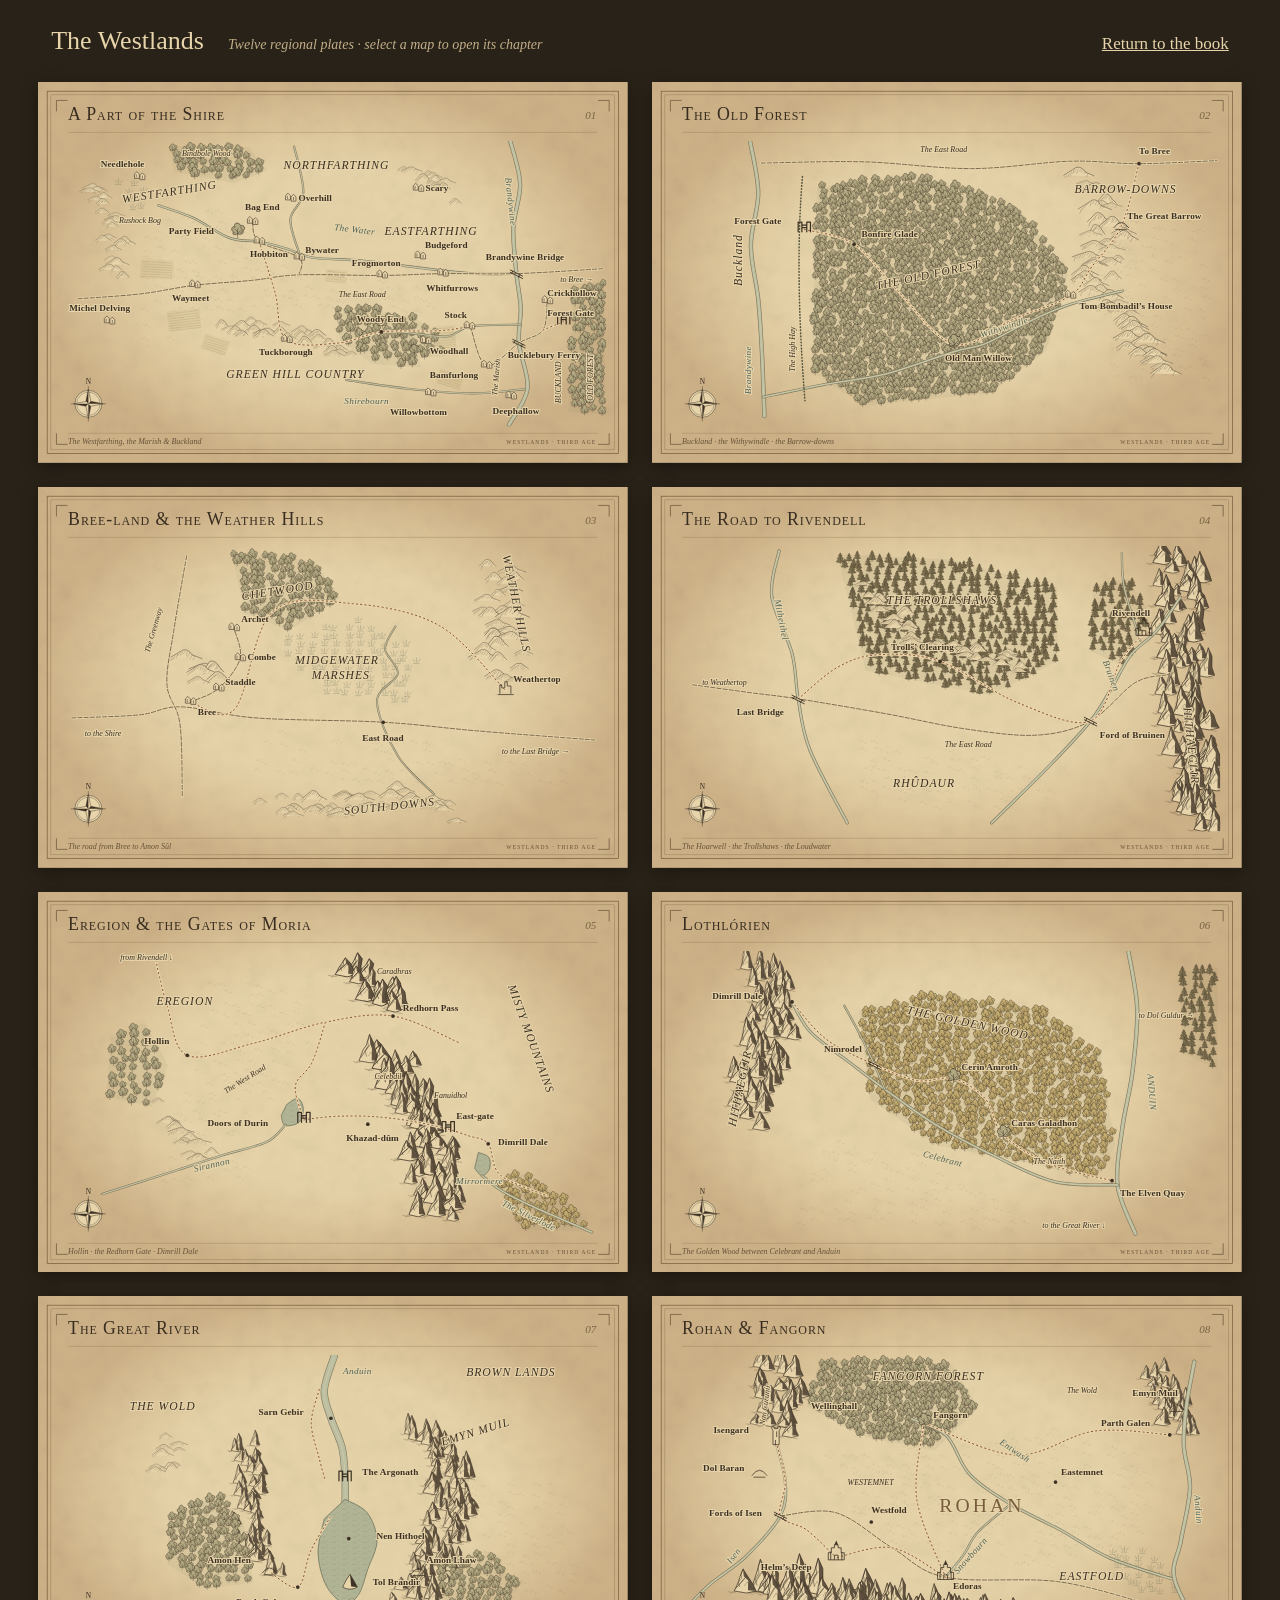
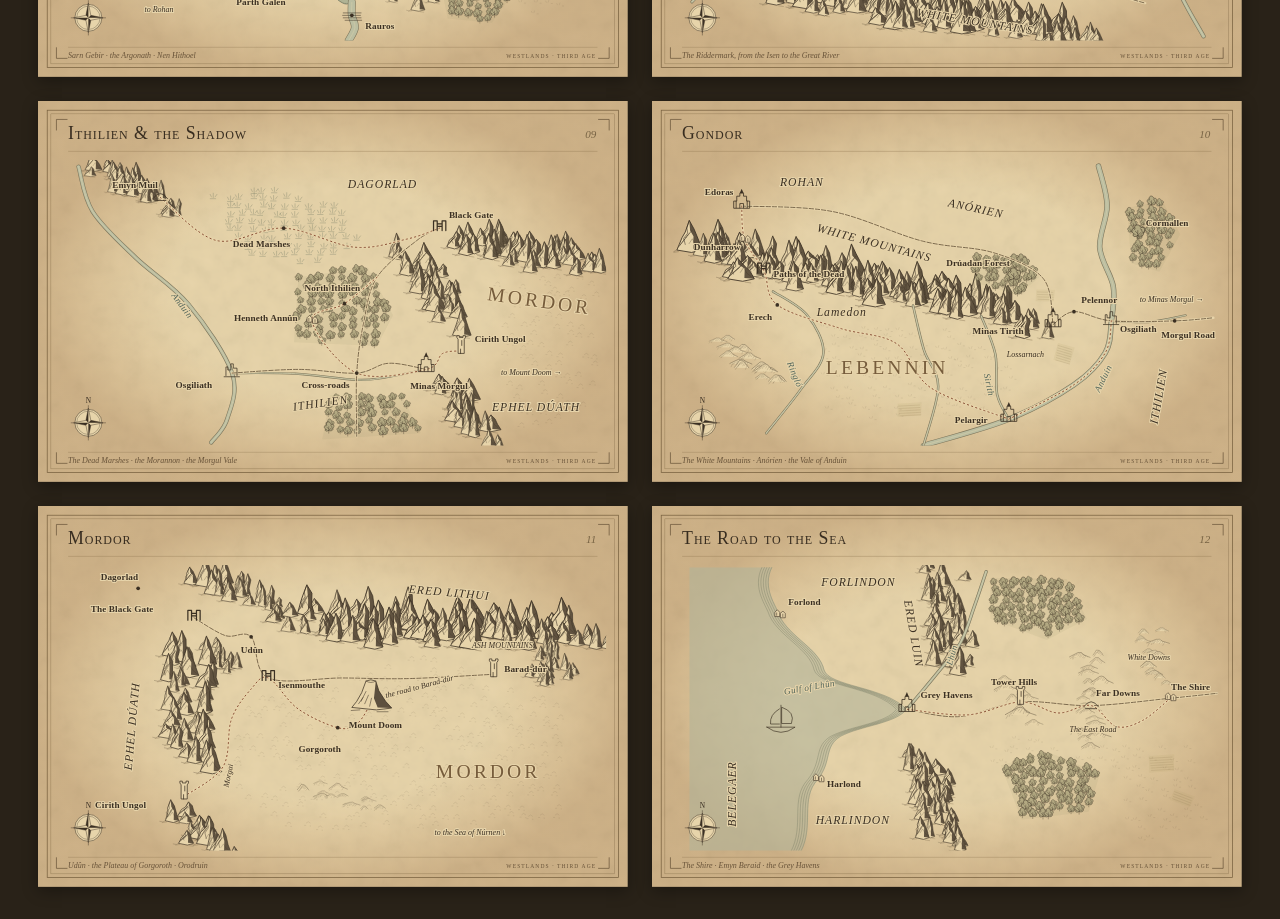
==== atlas.html @ 78b9f52d "Build local Red Book listening companion with responsive reader and atlas" ====
<!doctype html><html lang="en"><meta charset="utf-8"><meta name="viewport" content="width=device-width,initial-scale=1"><title>The Westlands — Regional Atlas</title><link rel="stylesheet" href="atlas.css"><style>body{margin:0;background:#292218;color:#e7d4aa;font:17px Georgia,serif}header{padding:26px 4%;display:flex;gap:24px;align-items:baseline}h1{font-weight:normal;font-size:26px;margin:0}header a{color:inherit;margin-left:auto}main{display:grid;grid-template-columns:repeat(2,minmax(0,1fr));gap:24px;padding:0 3% 32px}article{scroll-margin:20px}svg{display:block;width:100%;box-shadow:0 4px 15px #0005}a:focus-visible{outline:3px solid #bc8d50}p{margin:0;font-style:italic;font-size:14px;color:#c2ae88}@media(max-width:1000px){main{grid-template-columns:1fr}}</style><header><h1>The Westlands</h1><p>Twelve regional plates · select a map to open its chapter</p><a href="index.html">Return to the book</a></header><main><article id="shire"><a href="index.html?chapter=1"><svg viewBox="0 0 960 620" aria-label="A Part of the Shire"><defs>
    <filter id="shire-atlasPaper" x="0" y="0" width="100%" height="100%"><feTurbulence type="fractalNoise" baseFrequency=".035" numOctaves="4" seed="17"/><feColorMatrix type="saturate" values="0"/><feComponentTransfer><feFuncA type="linear" slope=".17"/></feComponentTransfer><feBlend in="SourceGraphic" mode="multiply"/></filter>
    <radialGradient id="shire-atlasAge"><stop offset=".55" stop-color="#aa7139" stop-opacity="0"/><stop offset="1" stop-color="#865127" stop-opacity=".26"/></radialGradient>
    <pattern id="shire-atlasWater" width="17" height="9" patternUnits="userSpaceOnUse"><path d="M2 5h7m2 -3h3" stroke="#63725f" stroke-width=".6" opacity=".45"/></pattern>
    <clipPath id="shire-atlasClip"><rect x="35" y="96" width="890" height="465"/></clipPath>
  </defs><g class="atlas-plate"><rect width="960" height="620" fill="#e7d4aa" filter="url(#shire-atlasPaper)"/><rect width="960" height="620" fill="url(#shire-atlasAge)"/>
      <rect x="15" y="15" width="930" height="590" fill="none" stroke="#77603e" stroke-width="1.2"/><rect x="21" y="21" width="918" height="578" fill="none" stroke="#77603e" stroke-width=".5"/>
      <path d="M30 30h18m-18 0v18M930 30h-18m18 0v18M30 590h18m-18 0v-18M930 590h-18m18 0v-18" fill="none" stroke="#59462d" stroke-width="1"/>
      <text x="49" y="62" class="atlas-title">A Part of the Shire</text><text x="909" y="61" text-anchor="end" class="atlas-folio">01</text>
      <path d="M49 82H911" stroke="#917a52" stroke-width=".6"/><g clip-path="url(#shire-atlasClip)"><path d="M274.04411710915156 210.99999549426138l-1 -2m4 2l1 -3m4 5h2" fill="none" stroke="#3b3023" stroke-width="0.5" stroke-linecap="round" stroke-linejoin="round" opacity=".28"/><path d="M290.2323273415677 210.72085128026083l-1 -2m4 2l1 -3m4 5h2" fill="none" stroke="#3b3023" stroke-width="0.5" stroke-linecap="round" stroke-linejoin="round" opacity=".28"/><path d="M208.83780516427942 225.1615044940263l-1 -2m4 2l1 -3m4 5h2" fill="none" stroke="#3b3023" stroke-width="0.5" stroke-linecap="round" stroke-linejoin="round" opacity=".28"/><path d="M234.64357141731307 220.60175898717716l-1 -2m4 2l1 -3m4 5h2" fill="none" stroke="#3b3023" stroke-width="0.5" stroke-linecap="round" stroke-linejoin="round" opacity=".28"/><path d="M252.07178801926784 229.24742727074772l-1 -2m4 2l1 -3m4 5h2" fill="none" stroke="#3b3023" stroke-width="0.5" stroke-linecap="round" stroke-linejoin="round" opacity=".28"/><path d="M296.4032727072481 228.90147369354963l-1 -2m4 2l1 -3m4 5h2" fill="none" stroke="#3b3023" stroke-width="0.5" stroke-linecap="round" stroke-linejoin="round" opacity=".28"/><path d="M193.1498927057255 244.6345241498202l-1 -2m4 2l1 -3m4 5h2" fill="none" stroke="#3b3023" stroke-width="0.5" stroke-linecap="round" stroke-linejoin="round" opacity=".28"/><path d="M218.2404545932077 239.6543405172415l-1 -2m4 2l1 -3m4 5h2" fill="none" stroke="#3b3023" stroke-width="0.5" stroke-linecap="round" stroke-linejoin="round" opacity=".28"/><path d="M227.0740878849756 240.77355588693172l-1 -2m4 2l1 -3m4 5h2" fill="none" stroke="#3b3023" stroke-width="0.5" stroke-linecap="round" stroke-linejoin="round" opacity=".28"/><path d="M267.696300620446 244.35317807272077l-1 -2m4 2l1 -3m4 5h2" fill="none" stroke="#3b3023" stroke-width="0.5" stroke-linecap="round" stroke-linejoin="round" opacity=".28"/><path d="M287.50435641082004 238.24892605328932l-1 -2m4 2l1 -3m4 5h2" fill="none" stroke="#3b3023" stroke-width="0.5" stroke-linecap="round" stroke-linejoin="round" opacity=".28"/><path d="M309.51212693355046 245.3484244076535l-1 -2m4 2l1 -3m4 5h2" fill="none" stroke="#3b3023" stroke-width="0.5" stroke-linecap="round" stroke-linejoin="round" opacity=".28"/><path d="M175.39615523535758 253.8169363285415l-1 -2m4 2l1 -3m4 5h2" fill="none" stroke="#3b3023" stroke-width="0.5" stroke-linecap="round" stroke-linejoin="round" opacity=".28"/><path d="M189.9891672639642 255.62225664779544l-1 -2m4 2l1 -3m4 5h2" fill="none" stroke="#3b3023" stroke-width="0.5" stroke-linecap="round" stroke-linejoin="round" opacity=".28"/><path d="M232.59685013419949 252.7988554192707l-1 -2m4 2l1 -3m4 5h2" fill="none" stroke="#3b3023" stroke-width="0.5" stroke-linecap="round" stroke-linejoin="round" opacity=".28"/><path d="M270.4297314111609 255.65080480463803l-1 -2m4 2l1 -3m4 5h2" fill="none" stroke="#3b3023" stroke-width="0.5" stroke-linecap="round" stroke-linejoin="round" opacity=".28"/><path d="M330.0850695995614 259.34161044238135l-1 -2m4 2l1 -3m4 5h2" fill="none" stroke="#3b3023" stroke-width="0.5" stroke-linecap="round" stroke-linejoin="round" opacity=".28"/><path d="M174.2820037684869 275.9935571597889l-1 -2m4 2l1 -3m4 5h2" fill="none" stroke="#3b3023" stroke-width="0.5" stroke-linecap="round" stroke-linejoin="round" opacity=".28"/><path d="M196.65285266656429 270.0413050497882l-1 -2m4 2l1 -3m4 5h2" fill="none" stroke="#3b3023" stroke-width="0.5" stroke-linecap="round" stroke-linejoin="round" opacity=".28"/><path d="M218.50067246542312 275.6187631301582l-1 -2m4 2l1 -3m4 5h2" fill="none" stroke="#3b3023" stroke-width="0.5" stroke-linecap="round" stroke-linejoin="round" opacity=".28"/><path d="M268.7976033464074 268.59927880531177l-1 -2m4 2l1 -3m4 5h2" fill="none" stroke="#3b3023" stroke-width="0.5" stroke-linecap="round" stroke-linejoin="round" opacity=".28"/><path d="M287.2388457034249 269.3179822731763l-1 -2m4 2l1 -3m4 5h2" fill="none" stroke="#3b3023" stroke-width="0.5" stroke-linecap="round" stroke-linejoin="round" opacity=".28"/><path d="M317.5848528998904 276.72467207955196l-1 -2m4 2l1 -3m4 5h2" fill="none" stroke="#3b3023" stroke-width="0.5" stroke-linecap="round" stroke-linejoin="round" opacity=".28"/><path d="M328.3500040087383 270.68579138908535l-1 -2m4 2l1 -3m4 5h2" fill="none" stroke="#3b3023" stroke-width="0.5" stroke-linecap="round" stroke-linejoin="round" opacity=".28"/><path d="M172.85116886114702 285.47498798789456l-1 -2m4 2l1 -3m4 5h2" fill="none" stroke="#3b3023" stroke-width="0.5" stroke-linecap="round" stroke-linejoin="round" opacity=".28"/><path d="M197.54078777949326 291.5750343548134l-1 -2m4 2l1 -3m4 5h2" fill="none" stroke="#3b3023" stroke-width="0.5" stroke-linecap="round" stroke-linejoin="round" opacity=".28"/><path d="M238.54167672083713 293.6251039020717l-1 -2m4 2l1 -3m4 5h2" fill="none" stroke="#3b3023" stroke-width="0.5" stroke-linecap="round" stroke-linejoin="round" opacity=".28"/><path d="M247.6631244798191 293.49511885875836l-1 -2m4 2l1 -3m4 5h2" fill="none" stroke="#3b3023" stroke-width="0.5" stroke-linecap="round" stroke-linejoin="round" opacity=".28"/><path d="M295.8159115239978 293.38335850602016l-1 -2m4 2l1 -3m4 5h2" fill="none" stroke="#3b3023" stroke-width="0.5" stroke-linecap="round" stroke-linejoin="round" opacity=".28"/><path d="M317.2507378582377 290.5402821172029l-1 -2m4 2l1 -3m4 5h2" fill="none" stroke="#3b3023" stroke-width="0.5" stroke-linecap="round" stroke-linejoin="round" opacity=".28"/><path d="M337.1415206003003 288.34315267251804l-1 -2m4 2l1 -3m4 5h2" fill="none" stroke="#3b3023" stroke-width="0.5" stroke-linecap="round" stroke-linejoin="round" opacity=".28"/><path d="M228.174437684007 306.8883502925746l-1 -2m4 2l1 -3m4 5h2" fill="none" stroke="#3b3023" stroke-width="0.5" stroke-linecap="round" stroke-linejoin="round" opacity=".28"/><path d="M252.46081284270622 308.127607088536l-1 -2m4 2l1 -3m4 5h2" fill="none" stroke="#3b3023" stroke-width="0.5" stroke-linecap="round" stroke-linejoin="round" opacity=".28"/><path d="M337.42341568809934 303.8977824617177l-1 -2m4 2l1 -3m4 5h2" fill="none" stroke="#3b3023" stroke-width="0.5" stroke-linecap="round" stroke-linejoin="round" opacity=".28"/><path d="M355.51658200798556 306.71978908823803l-1 -2m4 2l1 -3m4 5h2" fill="none" stroke="#3b3023" stroke-width="0.5" stroke-linecap="round" stroke-linejoin="round" opacity=".28"/><path d="M374.2186109635513 309.60229916963726l-1 -2m4 2l1 -3m4 5h2" fill="none" stroke="#3b3023" stroke-width="0.5" stroke-linecap="round" stroke-linejoin="round" opacity=".28"/><path d="M396.9099032757804 300.6300015258603l-1 -2m4 2l1 -3m4 5h2" fill="none" stroke="#3b3023" stroke-width="0.5" stroke-linecap="round" stroke-linejoin="round" opacity=".28"/><path d="M473.41917498246767 308.6973658762872l-1 -2m4 2l1 -3m4 5h2" fill="none" stroke="#3b3023" stroke-width="0.5" stroke-linecap="round" stroke-linejoin="round" opacity=".28"/><path d="M169.1132784090005 318.16355783166364l-1 -2m4 2l1 -3m4 5h2" fill="none" stroke="#3b3023" stroke-width="0.5" stroke-linecap="round" stroke-linejoin="round" opacity=".28"/><path d="M218.472528395243 317.8430580641143l-1 -2m4 2l1 -3m4 5h2" fill="none" stroke="#3b3023" stroke-width="0.5" stroke-linecap="round" stroke-linejoin="round" opacity=".28"/><path d="M238.85671364353038 320.1126008145511l-1 -2m4 2l1 -3m4 5h2" fill="none" stroke="#3b3023" stroke-width="0.5" stroke-linecap="round" stroke-linejoin="round" opacity=".28"/><path d="M258.5610386808403 316.7531610154547l-1 -2m4 2l1 -3m4 5h2" fill="none" stroke="#3b3023" stroke-width="0.5" stroke-linecap="round" stroke-linejoin="round" opacity=".28"/><path d="M276.61200384027325 325.04701113235205l-1 -2m4 2l1 -3m4 5h2" fill="none" stroke="#3b3023" stroke-width="0.5" stroke-linecap="round" stroke-linejoin="round" opacity=".28"/><path d="M287.97210719436407 318.1512173092924l-1 -2m4 2l1 -3m4 5h2" fill="none" stroke="#3b3023" stroke-width="0.5" stroke-linecap="round" stroke-linejoin="round" opacity=".28"/><path d="M313.9648870055098 316.47056143172085l-1 -2m4 2l1 -3m4 5h2" fill="none" stroke="#3b3023" stroke-width="0.5" stroke-linecap="round" stroke-linejoin="round" opacity=".28"/><path d="M349.05218926700763 319.39119194541126l-1 -2m4 2l1 -3m4 5h2" fill="none" stroke="#3b3023" stroke-width="0.5" stroke-linecap="round" stroke-linejoin="round" opacity=".28"/><path d="M395.4554057607893 322.4175857231021l-1 -2m4 2l1 -3m4 5h2" fill="none" stroke="#3b3023" stroke-width="0.5" stroke-linecap="round" stroke-linejoin="round" opacity=".28"/><path d="M419.6707919524051 319.1103544519283l-1 -2m4 2l1 -3m4 5h2" fill="none" stroke="#3b3023" stroke-width="0.5" stroke-linecap="round" stroke-linejoin="round" opacity=".28"/><path d="M493.2415388240479 318.6769092050381l-1 -2m4 2l1 -3m4 5h2" fill="none" stroke="#3b3023" stroke-width="0.5" stroke-linecap="round" stroke-linejoin="round" opacity=".28"/><path d="M509.73539032484405 322.6533420654014l-1 -2m4 2l1 -3m4 5h2" fill="none" stroke="#3b3023" stroke-width="0.5" stroke-linecap="round" stroke-linejoin="round" opacity=".28"/><path d="M553.7718215456698 324.71322283521295l-1 -2m4 2l1 -3m4 5h2" fill="none" stroke="#3b3023" stroke-width="0.5" stroke-linecap="round" stroke-linejoin="round" opacity=".28"/><path d="M191.9412052060943 332.5111982906237l-1 -2m4 2l1 -3m4 5h2" fill="none" stroke="#3b3023" stroke-width="0.5" stroke-linecap="round" stroke-linejoin="round" opacity=".28"/><path d="M207.0785949965939 337.69660699693486l-1 -2m4 2l1 -3m4 5h2" fill="none" stroke="#3b3023" stroke-width="0.5" stroke-linecap="round" stroke-linejoin="round" opacity=".28"/><path d="M227.1072743984405 338.9130367785692l-1 -2m4 2l1 -3m4 5h2" fill="none" stroke="#3b3023" stroke-width="0.5" stroke-linecap="round" stroke-linejoin="round" opacity=".28"/><path d="M248.64714033389464 339.1793535561301l-1 -2m4 2l1 -3m4 5h2" fill="none" stroke="#3b3023" stroke-width="0.5" stroke-linecap="round" stroke-linejoin="round" opacity=".28"/><path d="M279.6593555973377 341.9573401501402l-1 -2m4 2l1 -3m4 5h2" fill="none" stroke="#3b3023" stroke-width="0.5" stroke-linecap="round" stroke-linejoin="round" opacity=".28"/><path d="M296.95858837105334 339.2132393880747l-1 -2m4 2l1 -3m4 5h2" fill="none" stroke="#3b3023" stroke-width="0.5" stroke-linecap="round" stroke-linejoin="round" opacity=".28"/><path d="M369.85477598477155 340.51148885441944l-1 -2m4 2l1 -3m4 5h2" fill="none" stroke="#3b3023" stroke-width="0.5" stroke-linecap="round" stroke-linejoin="round" opacity=".28"/><path d="M410.44044366525486 341.66214768821374l-1 -2m4 2l1 -3m4 5h2" fill="none" stroke="#3b3023" stroke-width="0.5" stroke-linecap="round" stroke-linejoin="round" opacity=".28"/><path d="M436.55438396311365 334.334681074135l-1 -2m4 2l1 -3m4 5h2" fill="none" stroke="#3b3023" stroke-width="0.5" stroke-linecap="round" stroke-linejoin="round" opacity=".28"/><path d="M477.2497707356233 340.2327669579536l-1 -2m4 2l1 -3m4 5h2" fill="none" stroke="#3b3023" stroke-width="0.5" stroke-linecap="round" stroke-linejoin="round" opacity=".28"/><path d="M497.30820653168485 341.65079720364884l-1 -2m4 2l1 -3m4 5h2" fill="none" stroke="#3b3023" stroke-width="0.5" stroke-linecap="round" stroke-linejoin="round" opacity=".28"/><path d="M535.7073983205482 340.66030323086306l-1 -2m4 2l1 -3m4 5h2" fill="none" stroke="#3b3023" stroke-width="0.5" stroke-linecap="round" stroke-linejoin="round" opacity=".28"/><path d="M556.9366020376328 337.8273649588227l-1 -2m4 2l1 -3m4 5h2" fill="none" stroke="#3b3023" stroke-width="0.5" stroke-linecap="round" stroke-linejoin="round" opacity=".28"/><path d="M567.9380488903262 335.76773370662704l-1 -2m4 2l1 -3m4 5h2" fill="none" stroke="#3b3023" stroke-width="0.5" stroke-linecap="round" stroke-linejoin="round" opacity=".28"/><path d="M588.8133986422326 336.956804565154l-1 -2m4 2l1 -3m4 5h2" fill="none" stroke="#3b3023" stroke-width="0.5" stroke-linecap="round" stroke-linejoin="round" opacity=".28"/><path d="M613.4679841008037 336.0802107541822l-1 -2m4 2l1 -3m4 5h2" fill="none" stroke="#3b3023" stroke-width="0.5" stroke-linecap="round" stroke-linejoin="round" opacity=".28"/><path d="M189.70694807264954 357.0842389385216l-1 -2m4 2l1 -3m4 5h2" fill="none" stroke="#3b3023" stroke-width="0.5" stroke-linecap="round" stroke-linejoin="round" opacity=".28"/><path d="M215.07955137849785 349.02090599015355l-1 -2m4 2l1 -3m4 5h2" fill="none" stroke="#3b3023" stroke-width="0.5" stroke-linecap="round" stroke-linejoin="round" opacity=".28"/><path d="M237.66327716084197 351.450026253704l-1 -2m4 2l1 -3m4 5h2" fill="none" stroke="#3b3023" stroke-width="0.5" stroke-linecap="round" stroke-linejoin="round" opacity=".28"/><path d="M277.6941121183336 352.6481944969855l-1 -2m4 2l1 -3m4 5h2" fill="none" stroke="#3b3023" stroke-width="0.5" stroke-linecap="round" stroke-linejoin="round" opacity=".28"/><path d="M289.28662642952986 355.63576679863036l-1 -2m4 2l1 -3m4 5h2" fill="none" stroke="#3b3023" stroke-width="0.5" stroke-linecap="round" stroke-linejoin="round" opacity=".28"/><path d="M309.569959058892 355.8241429408081l-1 -2m4 2l1 -3m4 5h2" fill="none" stroke="#3b3023" stroke-width="0.5" stroke-linecap="round" stroke-linejoin="round" opacity=".28"/><path d="M373.53578064613976 349.037614941597l-1 -2m4 2l1 -3m4 5h2" fill="none" stroke="#3b3023" stroke-width="0.5" stroke-linecap="round" stroke-linejoin="round" opacity=".28"/><path d="M399.3333583199419 349.78952688584104l-1 -2m4 2l1 -3m4 5h2" fill="none" stroke="#3b3023" stroke-width="0.5" stroke-linecap="round" stroke-linejoin="round" opacity=".28"/><path d="M411.9300321431365 352.4784137746319l-1 -2m4 2l1 -3m4 5h2" fill="none" stroke="#3b3023" stroke-width="0.5" stroke-linecap="round" stroke-linejoin="round" opacity=".28"/><path d="M434.5880501586944 348.96868032356724l-1 -2m4 2l1 -3m4 5h2" fill="none" stroke="#3b3023" stroke-width="0.5" stroke-linecap="round" stroke-linejoin="round" opacity=".28"/><path d="M447.88018304039724 350.11092374287546l-1 -2m4 2l1 -3m4 5h2" fill="none" stroke="#3b3023" stroke-width="0.5" stroke-linecap="round" stroke-linejoin="round" opacity=".28"/><path d="M470.34770364081487 352.97816232265905l-1 -2m4 2l1 -3m4 5h2" fill="none" stroke="#3b3023" stroke-width="0.5" stroke-linecap="round" stroke-linejoin="round" opacity=".28"/><path d="M487.3458887122106 357.5981353567913l-1 -2m4 2l1 -3m4 5h2" fill="none" stroke="#3b3023" stroke-width="0.5" stroke-linecap="round" stroke-linejoin="round" opacity=".28"/><path d="M509.9652120890096 349.3241094793193l-1 -2m4 2l1 -3m4 5h2" fill="none" stroke="#3b3023" stroke-width="0.5" stroke-linecap="round" stroke-linejoin="round" opacity=".28"/><path d="M529.6413322447333 352.3258064799011l-1 -2m4 2l1 -3m4 5h2" fill="none" stroke="#3b3023" stroke-width="0.5" stroke-linecap="round" stroke-linejoin="round" opacity=".28"/><path d="M556.1621652771719 352.0206678234972l-1 -2m4 2l1 -3m4 5h2" fill="none" stroke="#3b3023" stroke-width="0.5" stroke-linecap="round" stroke-linejoin="round" opacity=".28"/><path d="M567.8950079900678 352.03350099455565l-1 -2m4 2l1 -3m4 5h2" fill="none" stroke="#3b3023" stroke-width="0.5" stroke-linecap="round" stroke-linejoin="round" opacity=".28"/><path d="M593.9574974253774 356.82373839383945l-1 -2m4 2l1 -3m4 5h2" fill="none" stroke="#3b3023" stroke-width="0.5" stroke-linecap="round" stroke-linejoin="round" opacity=".28"/><path d="M614.6321400080342 351.7813513446599l-1 -2m4 2l1 -3m4 5h2" fill="none" stroke="#3b3023" stroke-width="0.5" stroke-linecap="round" stroke-linejoin="round" opacity=".28"/><path d="M627.8140459614806 357.94070547865704l-1 -2m4 2l1 -3m4 5h2" fill="none" stroke="#3b3023" stroke-width="0.5" stroke-linecap="round" stroke-linejoin="round" opacity=".28"/><path d="M169.040882719215 370.443911541719l-1 -2m4 2l1 -3m4 5h2" fill="none" stroke="#3b3023" stroke-width="0.5" stroke-linecap="round" stroke-linejoin="round" opacity=".28"/><path d="M218.86797248292714 373.97386765433475l-1 -2m4 2l1 -3m4 5h2" fill="none" stroke="#3b3023" stroke-width="0.5" stroke-linecap="round" stroke-linejoin="round" opacity=".28"/><path d="M230.37207139865495 369.54902290925384l-1 -2m4 2l1 -3m4 5h2" fill="none" stroke="#3b3023" stroke-width="0.5" stroke-linecap="round" stroke-linejoin="round" opacity=".28"/><path d="M247.75650590704754 369.4337015026249l-1 -2m4 2l1 -3m4 5h2" fill="none" stroke="#3b3023" stroke-width="0.5" stroke-linecap="round" stroke-linejoin="round" opacity=".28"/><path d="M272.4877001044806 368.68099556397647l-1 -2m4 2l1 -3m4 5h2" fill="none" stroke="#3b3023" stroke-width="0.5" stroke-linecap="round" stroke-linejoin="round" opacity=".28"/><path d="M291.8753767758608 367.53594101732597l-1 -2m4 2l1 -3m4 5h2" fill="none" stroke="#3b3023" stroke-width="0.5" stroke-linecap="round" stroke-linejoin="round" opacity=".28"/><path d="M309.3435699988622 372.4009536821395l-1 -2m4 2l1 -3m4 5h2" fill="none" stroke="#3b3023" stroke-width="0.5" stroke-linecap="round" stroke-linejoin="round" opacity=".28"/><path d="M327.59205127088353 371.08503927337006l-1 -2m4 2l1 -3m4 5h2" fill="none" stroke="#3b3023" stroke-width="0.5" stroke-linecap="round" stroke-linejoin="round" opacity=".28"/><path d="M350.15361368539743 365.4527460047975l-1 -2m4 2l1 -3m4 5h2" fill="none" stroke="#3b3023" stroke-width="0.5" stroke-linecap="round" stroke-linejoin="round" opacity=".28"/><path d="M373.9089369131252 365.75707953749225l-1 -2m4 2l1 -3m4 5h2" fill="none" stroke="#3b3023" stroke-width="0.5" stroke-linecap="round" stroke-linejoin="round" opacity=".28"/><path d="M417.6789415688254 364.21825595060363l-1 -2m4 2l1 -3m4 5h2" fill="none" stroke="#3b3023" stroke-width="0.5" stroke-linecap="round" stroke-linejoin="round" opacity=".28"/><path d="M457.9306198863778 364.1040436141193l-1 -2m4 2l1 -3m4 5h2" fill="none" stroke="#3b3023" stroke-width="0.5" stroke-linecap="round" stroke-linejoin="round" opacity=".28"/><path d="M470.69883180456236 364.8295175456442l-1 -2m4 2l1 -3m4 5h2" fill="none" stroke="#3b3023" stroke-width="0.5" stroke-linecap="round" stroke-linejoin="round" opacity=".28"/><path d="M577.5939782278147 366.82964372541755l-1 -2m4 2l1 -3m4 5h2" fill="none" stroke="#3b3023" stroke-width="0.5" stroke-linecap="round" stroke-linejoin="round" opacity=".28"/><path d="M592.3971927706152 372.7426091893576l-1 -2m4 2l1 -3m4 5h2" fill="none" stroke="#3b3023" stroke-width="0.5" stroke-linecap="round" stroke-linejoin="round" opacity=".28"/><path d="M614.2982023276854 372.69105710648l-1 -2m4 2l1 -3m4 5h2" fill="none" stroke="#3b3023" stroke-width="0.5" stroke-linecap="round" stroke-linejoin="round" opacity=".28"/><path d="M634.6638083732687 366.07799901487306l-1 -2m4 2l1 -3m4 5h2" fill="none" stroke="#3b3023" stroke-width="0.5" stroke-linecap="round" stroke-linejoin="round" opacity=".28"/><path d="M212.15983296488412 382.3344287555665l-1 -2m4 2l1 -3m4 5h2" fill="none" stroke="#3b3023" stroke-width="0.5" stroke-linecap="round" stroke-linejoin="round" opacity=".28"/><path d="M232.7657846226357 385.16759717138484l-1 -2m4 2l1 -3m4 5h2" fill="none" stroke="#3b3023" stroke-width="0.5" stroke-linecap="round" stroke-linejoin="round" opacity=".28"/><path d="M257.92116494919173 383.966105398722l-1 -2m4 2l1 -3m4 5h2" fill="none" stroke="#3b3023" stroke-width="0.5" stroke-linecap="round" stroke-linejoin="round" opacity=".28"/><path d="M173.17997060343623 396.4904371849261l-1 -2m4 2l1 -3m4 5h2" fill="none" stroke="#3b3023" stroke-width="0.5" stroke-linecap="round" stroke-linejoin="round" opacity=".28"/><path d="M215.9231925602071 398.4347402830608l-1 -2m4 2l1 -3m4 5h2" fill="none" stroke="#3b3023" stroke-width="0.5" stroke-linecap="round" stroke-linejoin="round" opacity=".28"/><path d="M169.3951453960035 417.73782028630376l-1 -2m4 2l1 -3m4 5h2" fill="none" stroke="#3b3023" stroke-width="0.5" stroke-linecap="round" stroke-linejoin="round" opacity=".28"/><path d="M211.69119453034364 417.88038760703057l-1 -2m4 2l1 -3m4 5h2" fill="none" stroke="#3b3023" stroke-width="0.5" stroke-linecap="round" stroke-linejoin="round" opacity=".28"/><path d="M176.85236892988905 431.4322363254614l-1 -2m4 2l1 -3m4 5h2" fill="none" stroke="#3b3023" stroke-width="0.5" stroke-linecap="round" stroke-linejoin="round" opacity=".28"/><polygon points="215,104 342,106 373,144 320,165 221,146" fill="#8d875f" opacity=".10"/><g transform="translate(219.40331049542874 110.43415827746503) scale(0.6078311889246106)"><path d="M-7 -2C-12 -5 -9 -11 -5 -11C-6 -17.300187691114843 3 -17.300187691114843 5 -12C12 -14 13 -6 9 -4C11 2 3 3 0 1C-5 4 -9 3 -7 -2Z" fill="#b3a982" stroke="#3b3023" stroke-width="1"/><path d="M0 -7V7M0 -2L-4 -6M0 1L5 -4M-6 -8l2 -2M4 -10l3 2M5 -1l2 -1M6 -7l2 3M-6 -2l2 2" fill="none" stroke="#3b3023" stroke-width="0.8" stroke-linecap="round" stroke-linejoin="round" /></g><g transform="translate(239.1520620631054 114.42638917616569) scale(0.5412833213154227)"><path d="M-7 -2C-12 -5 -9 -11 -5 -11C-6 -19.8708727536723 3 -19.8708727536723 5 -12C12 -14 13 -6 9 -4C11 2 3 3 0 1C-5 4 -9 3 -7 -2Z" fill="#b3a982" stroke="#3b3023" stroke-width="1"/><path d="M0 -7V7M0 -2L-4 -6M0 1L5 -4M-6 -8l2 -2M4 -10l3 2M5 -1l2 -1M6 -7l2 3M-6 -2l2 2" fill="none" stroke="#3b3023" stroke-width="0.8" stroke-linecap="round" stroke-linejoin="round" /></g><g transform="translate(248.03644569870085 109.99611682700925) scale(0.7169269062392414)"><path d="M-7 -2C-12 -5 -9 -11 -5 -11C-6 -18.081997863017023 3 -18.081997863017023 5 -12C12 -14 13 -6 9 -4C11 2 3 3 0 1C-5 4 -9 3 -7 -2Z" fill="#b3a982" stroke="#3b3023" stroke-width="1"/><path d="M0 -7V7M0 -2L-4 -6M0 1L5 -4M-6 -8l2 -2M4 -10l3 2M5 -1l2 -1M6 -7l2 3M-6 -2l2 2" fill="none" stroke="#3b3023" stroke-width="0.8" stroke-linecap="round" stroke-linejoin="round" /></g><g transform="translate(265.59302575234324 110.9857691989746) scale(0.6495856784563512)"><path d="M-7 -2C-12 -5 -9 -11 -5 -11C-6 -19.567192818038166 3 -19.567192818038166 5 -12C12 -14 13 -6 9 -4C11 2 3 3 0 1C-5 4 -9 3 -7 -2Z" fill="#b3a982" stroke="#3b3023" stroke-width="1"/><path d="M0 -7V7M0 -2L-4 -6M0 1L5 -4M-6 -8l2 -2M4 -10l3 2M5 -1l2 -1M6 -7l2 3M-6 -2l2 2" fill="none" stroke="#3b3023" stroke-width="0.8" stroke-linecap="round" stroke-linejoin="round" /></g><g transform="translate(280.9242921723053 111.85215032915585) scale(0.687111212387681)"><path d="M-7 -2C-12 -5 -9 -11 -5 -11C-6 -18.597065567038953 3 -18.597065567038953 5 -12C12 -14 13 -6 9 -4C11 2 3 3 0 1C-5 4 -9 3 -7 -2Z" fill="#b3a982" stroke="#3b3023" stroke-width="1"/><path d="M0 -7V7M0 -2L-4 -6M0 1L5 -4M-6 -8l2 -2M4 -10l3 2M5 -1l2 -1M6 -7l2 3M-6 -2l2 2" fill="none" stroke="#3b3023" stroke-width="0.8" stroke-linecap="round" stroke-linejoin="round" /></g><g transform="translate(293.2681185128167 113.6297581938561) scale(0.7132180051226169)"><path d="M-7 -2C-12 -5 -9 -11 -5 -11C-6 -17.14389947336167 3 -17.14389947336167 5 -12C12 -14 13 -6 9 -4C11 2 3 3 0 1C-5 4 -9 3 -7 -2Z" fill="#b3a982" stroke="#3b3023" stroke-width="1"/><path d="M0 -7V7M0 -2L-4 -6M0 1L5 -4M-6 -8l2 -2M4 -10l3 2M5 -1l2 -1M6 -7l2 3M-6 -2l2 2" fill="none" stroke="#3b3023" stroke-width="0.8" stroke-linecap="round" stroke-linejoin="round" /></g><g transform="translate(310.03792306687683 109.3775010171812) scale(0.6640392625518143)"><path d="M-7 -2C-12 -5 -9 -11 -5 -11C-6 -17.200256831012666 3 -17.200256831012666 5 -12C12 -14 13 -6 9 -4C11 2 3 3 0 1C-5 4 -9 3 -7 -2Z" fill="#b3a982" stroke="#3b3023" stroke-width="1"/><path d="M0 -7V7M0 -2L-4 -6M0 1L5 -4M-6 -8l2 -2M4 -10l3 2M5 -1l2 -1M6 -7l2 3M-6 -2l2 2" fill="none" stroke="#3b3023" stroke-width="0.8" stroke-linecap="round" stroke-linejoin="round" /></g><g transform="translate(325.6147831240669 114.96818701713346) scale(0.7216846386250109)"><path d="M-7 -2C-12 -5 -9 -11 -5 -11C-6 -19.91398863028735 3 -19.91398863028735 5 -12C12 -14 13 -6 9 -4C11 2 3 3 0 1C-5 4 -9 3 -7 -2Z" fill="#b3a982" stroke="#3b3023" stroke-width="1"/><path d="M0 -7V7M0 -2L-4 -6M0 1L5 -4M-6 -8l2 -2M4 -10l3 2M5 -1l2 -1M6 -7l2 3M-6 -2l2 2" fill="none" stroke="#3b3023" stroke-width="0.8" stroke-linecap="round" stroke-linejoin="round" /></g><g transform="translate(225.59514840878546 120.53606934514828) scale(0.5906860268255696)"><path d="M-7 -2C-12 -5 -9 -11 -5 -11C-6 -20.485101190395653 3 -20.485101190395653 5 -12C12 -14 13 -6 9 -4C11 2 3 3 0 1C-5 4 -9 3 -7 -2Z" fill="#b3a982" stroke="#3b3023" stroke-width="1"/><path d="M0 -7V7M0 -2L-4 -6M0 1L5 -4M-6 -8l2 -2M4 -10l3 2M5 -1l2 -1M6 -7l2 3M-6 -2l2 2" fill="none" stroke="#3b3023" stroke-width="0.8" stroke-linecap="round" stroke-linejoin="round" /></g><g transform="translate(239.50803804025054 125.86573943071998) scale(0.7013712498405948)"><path d="M-7 -2C-12 -5 -9 -11 -5 -11C-6 -17.618526549078524 3 -17.618526549078524 5 -12C12 -14 13 -6 9 -4C11 2 3 3 0 1C-5 4 -9 3 -7 -2Z" fill="#b3a982" stroke="#3b3023" stroke-width="1"/><path d="M0 -7V7M0 -2L-4 -6M0 1L5 -4M-6 -8l2 -2M4 -10l3 2M5 -1l2 -1M6 -7l2 3M-6 -2l2 2" fill="none" stroke="#3b3023" stroke-width="0.8" stroke-linecap="round" stroke-linejoin="round" /></g><g transform="translate(251.6209420543164 123.45354851563461) scale(0.6626950896857307)"><path d="M-7 -2C-12 -5 -9 -11 -5 -11C-6 -18.650818143971264 3 -18.650818143971264 5 -12C12 -14 13 -6 9 -4C11 2 3 3 0 1C-5 4 -9 3 -7 -2Z" fill="#b3a982" stroke="#3b3023" stroke-width="1"/><path d="M0 -7V7M0 -2L-4 -6M0 1L5 -4M-6 -8l2 -2M4 -10l3 2M5 -1l2 -1M6 -7l2 3M-6 -2l2 2" fill="none" stroke="#3b3023" stroke-width="0.8" stroke-linecap="round" stroke-linejoin="round" /></g><g transform="translate(264.53841415047646 123.62215108559467) scale(0.6338651884393767)"><path d="M-7 -2C-12 -5 -9 -11 -5 -11C-6 -17.188864746131003 3 -17.188864746131003 5 -12C12 -14 13 -6 9 -4C11 2 3 3 0 1C-5 4 -9 3 -7 -2Z" fill="#b3a982" stroke="#3b3023" stroke-width="1"/><path d="M0 -7V7M0 -2L-4 -6M0 1L5 -4M-6 -8l2 -2M4 -10l3 2M5 -1l2 -1M6 -7l2 3M-6 -2l2 2" fill="none" stroke="#3b3023" stroke-width="0.8" stroke-linecap="round" stroke-linejoin="round" /></g><g transform="translate(284.5895639974624 120.26148907137103) scale(0.5288928457116708)"><path d="M-7 -2C-12 -5 -9 -11 -5 -11C-6 -19.76840339321643 3 -19.76840339321643 5 -12C12 -14 13 -6 9 -4C11 2 3 3 0 1C-5 4 -9 3 -7 -2Z" fill="#b3a982" stroke="#3b3023" stroke-width="1"/><path d="M0 -7V7M0 -2L-4 -6M0 1L5 -4M-6 -8l2 -2M4 -10l3 2M5 -1l2 -1M6 -7l2 3M-6 -2l2 2" fill="none" stroke="#3b3023" stroke-width="0.8" stroke-linecap="round" stroke-linejoin="round" /></g><g transform="translate(296.0059136785567 123.37853550114669) scale(0.5899115000898019)"><path d="M-7 -2C-12 -5 -9 -11 -5 -11C-6 -20.979263530112803 3 -20.979263530112803 5 -12C12 -14 13 -6 9 -4C11 2 3 3 0 1C-5 4 -9 3 -7 -2Z" fill="#b3a982" stroke="#3b3023" stroke-width="1"/><path d="M0 -7V7M0 -2L-4 -6M0 1L5 -4M-6 -8l2 -2M4 -10l3 2M5 -1l2 -1M6 -7l2 3M-6 -2l2 2" fill="none" stroke="#3b3023" stroke-width="0.8" stroke-linecap="round" stroke-linejoin="round" /></g><g transform="translate(308.4293322619051 120.45074909036047) scale(0.5300752887083218)"><path d="M-7 -2C-12 -5 -9 -11 -5 -11C-6 -19.063267399556935 3 -19.063267399556935 5 -12C12 -14 13 -6 9 -4C11 2 3 3 0 1C-5 4 -9 3 -7 -2Z" fill="#b3a982" stroke="#3b3023" stroke-width="1"/><path d="M0 -7V7M0 -2L-4 -6M0 1L5 -4M-6 -8l2 -2M4 -10l3 2M5 -1l2 -1M6 -7l2 3M-6 -2l2 2" fill="none" stroke="#3b3023" stroke-width="0.8" stroke-linecap="round" stroke-linejoin="round" /></g><g transform="translate(324.7812984958291 121.56761476905085) scale(0.7030689349444583)"><path d="M-7 -2C-12 -5 -9 -11 -5 -11C-6 -19.047286682762206 3 -19.047286682762206 5 -12C12 -14 13 -6 9 -4C11 2 3 3 0 1C-5 4 -9 3 -7 -2Z" fill="#b3a982" stroke="#3b3023" stroke-width="1"/><path d="M0 -7V7M0 -2L-4 -6M0 1L5 -4M-6 -8l2 -2M4 -10l3 2M5 -1l2 -1M6 -7l2 3M-6 -2l2 2" fill="none" stroke="#3b3023" stroke-width="0.8" stroke-linecap="round" stroke-linejoin="round" /></g><g transform="translate(339.0247416291386 123.09464514669962) scale(0.5687602142384276)"><path d="M-7 -2C-12 -5 -9 -11 -5 -11C-6 -19.473955390043557 3 -19.473955390043557 5 -12C12 -14 13 -6 9 -4C11 2 3 3 0 1C-5 4 -9 3 -7 -2Z" fill="#b3a982" stroke="#3b3023" stroke-width="1"/><path d="M0 -7V7M0 -2L-4 -6M0 1L5 -4M-6 -8l2 -2M4 -10l3 2M5 -1l2 -1M6 -7l2 3M-6 -2l2 2" fill="none" stroke="#3b3023" stroke-width="0.8" stroke-linecap="round" stroke-linejoin="round" /></g><g transform="translate(226.81411988846958 130.2876241855789) scale(0.584284875872545)"><path d="M-7 -2C-12 -5 -9 -11 -5 -11C-6 -18.472459857352078 3 -18.472459857352078 5 -12C12 -14 13 -6 9 -4C11 2 3 3 0 1C-5 4 -9 3 -7 -2Z" fill="#b3a982" stroke="#3b3023" stroke-width="1"/><path d="M0 -7V7M0 -2L-4 -6M0 1L5 -4M-6 -8l2 -2M4 -10l3 2M5 -1l2 -1M6 -7l2 3M-6 -2l2 2" fill="none" stroke="#3b3023" stroke-width="0.8" stroke-linecap="round" stroke-linejoin="round" /></g><g transform="translate(239.97082714736462 132.49270277158357) scale(0.5997623555408791)"><path d="M-7 -2C-12 -5 -9 -11 -5 -11C-6 -20.901978799141943 3 -20.901978799141943 5 -12C12 -14 13 -6 9 -4C11 2 3 3 0 1C-5 4 -9 3 -7 -2Z" fill="#b3a982" stroke="#3b3023" stroke-width="1"/><path d="M0 -7V7M0 -2L-4 -6M0 1L5 -4M-6 -8l2 -2M4 -10l3 2M5 -1l2 -1M6 -7l2 3M-6 -2l2 2" fill="none" stroke="#3b3023" stroke-width="0.8" stroke-linecap="round" stroke-linejoin="round" /></g><g transform="translate(252.51228408701718 135.02143539828248) scale(0.731028641439043)"><path d="M-7 -2C-12 -5 -9 -11 -5 -11C-6 -17.13453305978328 3 -17.13453305978328 5 -12C12 -14 13 -6 9 -4C11 2 3 3 0 1C-5 4 -9 3 -7 -2Z" fill="#b3a982" stroke="#3b3023" stroke-width="1"/><path d="M0 -7V7M0 -2L-4 -6M0 1L5 -4M-6 -8l2 -2M4 -10l3 2M5 -1l2 -1M6 -7l2 3M-6 -2l2 2" fill="none" stroke="#3b3023" stroke-width="0.8" stroke-linecap="round" stroke-linejoin="round" /></g><g transform="translate(268.464019138366 132.77187785753048) scale(0.5608314910018817)"><path d="M-7 -2C-12 -5 -9 -11 -5 -11C-6 -18.54523040447384 3 -18.54523040447384 5 -12C12 -14 13 -6 9 -4C11 2 3 3 0 1C-5 4 -9 3 -7 -2Z" fill="#b3a982" stroke="#3b3023" stroke-width="1"/><path d="M0 -7V7M0 -2L-4 -6M0 1L5 -4M-6 -8l2 -2M4 -10l3 2M5 -1l2 -1M6 -7l2 3M-6 -2l2 2" fill="none" stroke="#3b3023" stroke-width="0.8" stroke-linecap="round" stroke-linejoin="round" /></g><g transform="translate(285.95819677971303 133.4988020971883) scale(0.7597606492741034)"><path d="M-7 -2C-12 -5 -9 -11 -5 -11C-6 -19.459999521262944 3 -19.459999521262944 5 -12C12 -14 13 -6 9 -4C11 2 3 3 0 1C-5 4 -9 3 -7 -2Z" fill="#b3a982" stroke="#3b3023" stroke-width="1"/><path d="M0 -7V7M0 -2L-4 -6M0 1L5 -4M-6 -8l2 -2M4 -10l3 2M5 -1l2 -1M6 -7l2 3M-6 -2l2 2" fill="none" stroke="#3b3023" stroke-width="0.8" stroke-linecap="round" stroke-linejoin="round" /></g><g transform="translate(301.1185052320361 131.69742424846626) scale(0.6717733616055921)"><path d="M-7 -2C-12 -5 -9 -11 -5 -11C-6 -18.819896661676466 3 -18.819896661676466 5 -12C12 -14 13 -6 9 -4C11 2 3 3 0 1C-5 4 -9 3 -7 -2Z" fill="#b3a982" stroke="#3b3023" stroke-width="1"/><path d="M0 -7V7M0 -2L-4 -6M0 1L5 -4M-6 -8l2 -2M4 -10l3 2M5 -1l2 -1M6 -7l2 3M-6 -2l2 2" fill="none" stroke="#3b3023" stroke-width="0.8" stroke-linecap="round" stroke-linejoin="round" /></g><g transform="translate(308.0876222793013 134.88459359076805) scale(0.6021124644717202)"><path d="M-7 -2C-12 -5 -9 -11 -5 -11C-6 -17.94306853134185 3 -17.94306853134185 5 -12C12 -14 13 -6 9 -4C11 2 3 3 0 1C-5 4 -9 3 -7 -2Z" fill="#b3a982" stroke="#3b3023" stroke-width="1"/><path d="M0 -7V7M0 -2L-4 -6M0 1L5 -4M-6 -8l2 -2M4 -10l3 2M5 -1l2 -1M6 -7l2 3M-6 -2l2 2" fill="none" stroke="#3b3023" stroke-width="0.8" stroke-linecap="round" stroke-linejoin="round" /></g><g transform="translate(327.2285092137754 134.76181745403446) scale(0.6396483044186607)"><path d="M-7 -2C-12 -5 -9 -11 -5 -11C-6 -19.4468714306131 3 -19.4468714306131 5 -12C12 -14 13 -6 9 -4C11 2 3 3 0 1C-5 4 -9 3 -7 -2Z" fill="#b3a982" stroke="#3b3023" stroke-width="1"/><path d="M0 -7V7M0 -2L-4 -6M0 1L5 -4M-6 -8l2 -2M4 -10l3 2M5 -1l2 -1M6 -7l2 3M-6 -2l2 2" fill="none" stroke="#3b3023" stroke-width="0.8" stroke-linecap="round" stroke-linejoin="round" /></g><g transform="translate(346.0307829063386 134.49449705858714) scale(0.6581757351337001)"><path d="M-7 -2C-12 -5 -9 -11 -5 -11C-6 -17.392646645195782 3 -17.392646645195782 5 -12C12 -14 13 -6 9 -4C11 2 3 3 0 1C-5 4 -9 3 -7 -2Z" fill="#b3a982" stroke="#3b3023" stroke-width="1"/><path d="M0 -7V7M0 -2L-4 -6M0 1L5 -4M-6 -8l2 -2M4 -10l3 2M5 -1l2 -1M6 -7l2 3M-6 -2l2 2" fill="none" stroke="#3b3023" stroke-width="0.8" stroke-linecap="round" stroke-linejoin="round" /></g><g transform="translate(359.7534160017967 135.09174929247237) scale(0.7036974426405505)"><path d="M-7 -2C-12 -5 -9 -11 -5 -11C-6 -17.715652086772025 3 -17.715652086772025 5 -12C12 -14 13 -6 9 -4C11 2 3 3 0 1C-5 4 -9 3 -7 -2Z" fill="#b3a982" stroke="#3b3023" stroke-width="1"/><path d="M0 -7V7M0 -2L-4 -6M0 1L5 -4M-6 -8l2 -2M4 -10l3 2M5 -1l2 -1M6 -7l2 3M-6 -2l2 2" fill="none" stroke="#3b3023" stroke-width="0.8" stroke-linecap="round" stroke-linejoin="round" /></g><g transform="translate(232.60292789712548 141.54304976561107) scale(0.6651278418535367)"><path d="M-7 -2C-12 -5 -9 -11 -5 -11C-6 -20.67965202126652 3 -20.67965202126652 5 -12C12 -14 13 -6 9 -4C11 2 3 3 0 1C-5 4 -9 3 -7 -2Z" fill="#b3a982" stroke="#3b3023" stroke-width="1"/><path d="M0 -7V7M0 -2L-4 -6M0 1L5 -4M-6 -8l2 -2M4 -10l3 2M5 -1l2 -1M6 -7l2 3M-6 -2l2 2" fill="none" stroke="#3b3023" stroke-width="0.8" stroke-linecap="round" stroke-linejoin="round" /></g><g transform="translate(251.31242636404932 143.59800924067386) scale(0.7515645877970383)"><path d="M-7 -2C-12 -5 -9 -11 -5 -11C-6 -18.672317733056843 3 -18.672317733056843 5 -12C12 -14 13 -6 9 -4C11 2 3 3 0 1C-5 4 -9 3 -7 -2Z" fill="#b3a982" stroke="#3b3023" stroke-width="1"/><path d="M0 -7V7M0 -2L-4 -6M0 1L5 -4M-6 -8l2 -2M4 -10l3 2M5 -1l2 -1M6 -7l2 3M-6 -2l2 2" fill="none" stroke="#3b3023" stroke-width="0.8" stroke-linecap="round" stroke-linejoin="round" /></g><g transform="translate(271.04722083359957 146.23310893387534) scale(0.6200226662727073)"><path d="M-7 -2C-12 -5 -9 -11 -5 -11C-6 -17.601513140834868 3 -17.601513140834868 5 -12C12 -14 13 -6 9 -4C11 2 3 3 0 1C-5 4 -9 3 -7 -2Z" fill="#b3a982" stroke="#3b3023" stroke-width="1"/><path d="M0 -7V7M0 -2L-4 -6M0 1L5 -4M-6 -8l2 -2M4 -10l3 2M5 -1l2 -1M6 -7l2 3M-6 -2l2 2" fill="none" stroke="#3b3023" stroke-width="0.8" stroke-linecap="round" stroke-linejoin="round" /></g><g transform="translate(283.51255012489855 144.30012854454108) scale(0.6135027872910723)"><path d="M-7 -2C-12 -5 -9 -11 -5 -11C-6 -17.576522645540535 3 -17.576522645540535 5 -12C12 -14 13 -6 9 -4C11 2 3 3 0 1C-5 4 -9 3 -7 -2Z" fill="#b3a982" stroke="#3b3023" stroke-width="1"/><path d="M0 -7V7M0 -2L-4 -6M0 1L5 -4M-6 -8l2 -2M4 -10l3 2M5 -1l2 -1M6 -7l2 3M-6 -2l2 2" fill="none" stroke="#3b3023" stroke-width="0.8" stroke-linecap="round" stroke-linejoin="round" /></g><g transform="translate(295.25210062786937 144.51079879128375) scale(0.6453763349959627)"><path d="M-7 -2C-12 -5 -9 -11 -5 -11C-6 -18.64841836784035 3 -18.64841836784035 5 -12C12 -14 13 -6 9 -4C11 2 3 3 0 1C-5 4 -9 3 -7 -2Z" fill="#b3a982" stroke="#3b3023" stroke-width="1"/><path d="M0 -7V7M0 -2L-4 -6M0 1L5 -4M-6 -8l2 -2M4 -10l3 2M5 -1l2 -1M6 -7l2 3M-6 -2l2 2" fill="none" stroke="#3b3023" stroke-width="0.8" stroke-linecap="round" stroke-linejoin="round" /></g><g transform="translate(313.3200033735484 145.08322475184687) scale(0.585447989734821)"><path d="M-7 -2C-12 -5 -9 -11 -5 -11C-6 -18.986085538752377 3 -18.986085538752377 5 -12C12 -14 13 -6 9 -4C11 2 3 3 0 1C-5 4 -9 3 -7 -2Z" fill="#b3a982" stroke="#3b3023" stroke-width="1"/><path d="M0 -7V7M0 -2L-4 -6M0 1L5 -4M-6 -8l2 -2M4 -10l3 2M5 -1l2 -1M6 -7l2 3M-6 -2l2 2" fill="none" stroke="#3b3023" stroke-width="0.8" stroke-linecap="round" stroke-linejoin="round" /></g><g transform="translate(326.9391592293978 145.3638951404486) scale(0.6882546782540158)"><path d="M-7 -2C-12 -5 -9 -11 -5 -11C-6 -19.837404140271246 3 -19.837404140271246 5 -12C12 -14 13 -6 9 -4C11 2 3 3 0 1C-5 4 -9 3 -7 -2Z" fill="#b3a982" stroke="#3b3023" stroke-width="1"/><path d="M0 -7V7M0 -2L-4 -6M0 1L5 -4M-6 -8l2 -2M4 -10l3 2M5 -1l2 -1M6 -7l2 3M-6 -2l2 2" fill="none" stroke="#3b3023" stroke-width="0.8" stroke-linecap="round" stroke-linejoin="round" /></g><g transform="translate(344.67714221961796 146.1596525226254) scale(0.5831321020191536)"><path d="M-7 -2C-12 -5 -9 -11 -5 -11C-6 -17.33808679599315 3 -17.33808679599315 5 -12C12 -14 13 -6 9 -4C11 2 3 3 0 1C-5 4 -9 3 -7 -2Z" fill="#b3a982" stroke="#3b3023" stroke-width="1"/><path d="M0 -7V7M0 -2L-4 -6M0 1L5 -4M-6 -8l2 -2M4 -10l3 2M5 -1l2 -1M6 -7l2 3M-6 -2l2 2" fill="none" stroke="#3b3023" stroke-width="0.8" stroke-linecap="round" stroke-linejoin="round" /></g><g transform="translate(359.1709309704602 145.26399946757593) scale(0.6580800936603919)"><path d="M-7 -2C-12 -5 -9 -11 -5 -11C-6 -18.23067291174084 3 -18.23067291174084 5 -12C12 -14 13 -6 9 -4C11 2 3 3 0 1C-5 4 -9 3 -7 -2Z" fill="#b3a982" stroke="#3b3023" stroke-width="1"/><path d="M0 -7V7M0 -2L-4 -6M0 1L5 -4M-6 -8l2 -2M4 -10l3 2M5 -1l2 -1M6 -7l2 3M-6 -2l2 2" fill="none" stroke="#3b3023" stroke-width="0.8" stroke-linecap="round" stroke-linejoin="round" /></g><g transform="translate(255.08166809845716 152.36658489010298) scale(0.7652383732888848)"><path d="M-7 -2C-12 -5 -9 -11 -5 -11C-6 -20.397050785832107 3 -20.397050785832107 5 -12C12 -14 13 -6 9 -4C11 2 3 3 0 1C-5 4 -9 3 -7 -2Z" fill="#b3a982" stroke="#3b3023" stroke-width="1"/><path d="M0 -7V7M0 -2L-4 -6M0 1L5 -4M-6 -8l2 -2M4 -10l3 2M5 -1l2 -1M6 -7l2 3M-6 -2l2 2" fill="none" stroke="#3b3023" stroke-width="0.8" stroke-linecap="round" stroke-linejoin="round" /></g><g transform="translate(293.3452202314511 155.24650510265494) scale(0.5578025888931006)"><path d="M-7 -2C-12 -5 -9 -11 -5 -11C-6 -19.61270850431174 3 -19.61270850431174 5 -12C12 -14 13 -6 9 -4C11 2 3 3 0 1C-5 4 -9 3 -7 -2Z" fill="#b3a982" stroke="#3b3023" stroke-width="1"/><path d="M0 -7V7M0 -2L-4 -6M0 1L5 -4M-6 -8l2 -2M4 -10l3 2M5 -1l2 -1M6 -7l2 3M-6 -2l2 2" fill="none" stroke="#3b3023" stroke-width="0.8" stroke-linecap="round" stroke-linejoin="round" /></g><g transform="translate(315.9185284776613 155.88247124622578) scale(0.5415571336448193)"><path d="M-7 -2C-12 -5 -9 -11 -5 -11C-6 -20.150354175828397 3 -20.150354175828397 5 -12C12 -14 13 -6 9 -4C11 2 3 3 0 1C-5 4 -9 3 -7 -2Z" fill="#b3a982" stroke="#3b3023" stroke-width="1"/><path d="M0 -7V7M0 -2L-4 -6M0 1L5 -4M-6 -8l2 -2M4 -10l3 2M5 -1l2 -1M6 -7l2 3M-6 -2l2 2" fill="none" stroke="#3b3023" stroke-width="0.8" stroke-linecap="round" stroke-linejoin="round" /></g><g transform="translate(322.571981635876 151.76519535905683) scale(0.768482494847849)"><path d="M-7 -2C-12 -5 -9 -11 -5 -11C-6 -19.14005774538964 3 -19.14005774538964 5 -12C12 -14 13 -6 9 -4C11 2 3 3 0 1C-5 4 -9 3 -7 -2Z" fill="#b3a982" stroke="#3b3023" stroke-width="1"/><path d="M0 -7V7M0 -2L-4 -6M0 1L5 -4M-6 -8l2 -2M4 -10l3 2M5 -1l2 -1M6 -7l2 3M-6 -2l2 2" fill="none" stroke="#3b3023" stroke-width="0.8" stroke-linecap="round" stroke-linejoin="round" /></g><g transform="translate(338.4072914561257 154.62018112423831) scale(0.5249392343498767)"><path d="M-7 -2C-12 -5 -9 -11 -5 -11C-6 -17.609171546064317 3 -17.609171546064317 5 -12C12 -14 13 -6 9 -4C11 2 3 3 0 1C-5 4 -9 3 -7 -2Z" fill="#b3a982" stroke="#3b3023" stroke-width="1"/><path d="M0 -7V7M0 -2L-4 -6M0 1L5 -4M-6 -8l2 -2M4 -10l3 2M5 -1l2 -1M6 -7l2 3M-6 -2l2 2" fill="none" stroke="#3b3023" stroke-width="0.8" stroke-linecap="round" stroke-linejoin="round" /></g><polygon points="484,371 551,366 603,397 624,465 545,459 493,423" fill="#8d875f" opacity=".10"/><g transform="translate(488.4071860197 373.0690846336074) scale(0.5290082570095547)"><path d="M-7 -2C-12 -5 -9 -11 -5 -11C-6 -17.44825315475464 3 -17.44825315475464 5 -12C12 -14 13 -6 9 -4C11 2 3 3 0 1C-5 4 -9 3 -7 -2Z" fill="#b3a982" stroke="#3b3023" stroke-width="1"/><path d="M0 -7V7M0 -2L-4 -6M0 1L5 -4M-6 -8l2 -2M4 -10l3 2M5 -1l2 -1M6 -7l2 3M-6 -2l2 2" fill="none" stroke="#3b3023" stroke-width="0.8" stroke-linecap="round" stroke-linejoin="round" /></g><g transform="translate(504.8167246407829 374.66036524577066) scale(0.6490425793849863)"><path d="M-7 -2C-12 -5 -9 -11 -5 -11C-6 -19.535484600812197 3 -19.535484600812197 5 -12C12 -14 13 -6 9 -4C11 2 3 3 0 1C-5 4 -9 3 -7 -2Z" fill="#b3a982" stroke="#3b3023" stroke-width="1"/><path d="M0 -7V7M0 -2L-4 -6M0 1L5 -4M-6 -8l2 -2M4 -10l3 2M5 -1l2 -1M6 -7l2 3M-6 -2l2 2" fill="none" stroke="#3b3023" stroke-width="0.8" stroke-linecap="round" stroke-linejoin="round" /></g><g transform="translate(522.1235970328562 372.39825628185645) scale(0.5803583183255978)"><path d="M-7 -2C-12 -5 -9 -11 -5 -11C-6 -20.821246542036533 3 -20.821246542036533 5 -12C12 -14 13 -6 9 -4C11 2 3 3 0 1C-5 4 -9 3 -7 -2Z" fill="#b3a982" stroke="#3b3023" stroke-width="1"/><path d="M0 -7V7M0 -2L-4 -6M0 1L5 -4M-6 -8l2 -2M4 -10l3 2M5 -1l2 -1M6 -7l2 3M-6 -2l2 2" fill="none" stroke="#3b3023" stroke-width="0.8" stroke-linecap="round" stroke-linejoin="round" /></g><g transform="translate(534.3616381301545 372.6484925574623) scale(0.706667348316405)"><path d="M-7 -2C-12 -5 -9 -11 -5 -11C-6 -17.43157371506095 3 -17.43157371506095 5 -12C12 -14 13 -6 9 -4C11 2 3 3 0 1C-5 4 -9 3 -7 -2Z" fill="#b3a982" stroke="#3b3023" stroke-width="1"/><path d="M0 -7V7M0 -2L-4 -6M0 1L5 -4M-6 -8l2 -2M4 -10l3 2M5 -1l2 -1M6 -7l2 3M-6 -2l2 2" fill="none" stroke="#3b3023" stroke-width="0.8" stroke-linecap="round" stroke-linejoin="round" /></g><g transform="translate(551.455834295135 373.95855251001194) scale(0.7617572655831464)"><path d="M-7 -2C-12 -5 -9 -11 -5 -11C-6 -18.144188478589058 3 -18.144188478589058 5 -12C12 -14 13 -6 9 -4C11 2 3 3 0 1C-5 4 -9 3 -7 -2Z" fill="#b3a982" stroke="#3b3023" stroke-width="1"/><path d="M0 -7V7M0 -2L-4 -6M0 1L5 -4M-6 -8l2 -2M4 -10l3 2M5 -1l2 -1M6 -7l2 3M-6 -2l2 2" fill="none" stroke="#3b3023" stroke-width="0.8" stroke-linecap="round" stroke-linejoin="round" /></g><g transform="translate(487.7133134393953 385.0893724082969) scale(0.6185855796025135)"><path d="M-7 -2C-12 -5 -9 -11 -5 -11C-6 -20.53447787091136 3 -20.53447787091136 5 -12C12 -14 13 -6 9 -4C11 2 3 3 0 1C-5 4 -9 3 -7 -2Z" fill="#b3a982" stroke="#3b3023" stroke-width="1"/><path d="M0 -7V7M0 -2L-4 -6M0 1L5 -4M-6 -8l2 -2M4 -10l3 2M5 -1l2 -1M6 -7l2 3M-6 -2l2 2" fill="none" stroke="#3b3023" stroke-width="0.8" stroke-linecap="round" stroke-linejoin="round" /></g><g transform="translate(510.30587655631825 385.8749097582884) scale(0.7099246725370176)"><path d="M-7 -2C-12 -5 -9 -11 -5 -11C-6 -19.79314675927162 3 -19.79314675927162 5 -12C12 -14 13 -6 9 -4C11 2 3 3 0 1C-5 4 -9 3 -7 -2Z" fill="#b3a982" stroke="#3b3023" stroke-width="1"/><path d="M0 -7V7M0 -2L-4 -6M0 1L5 -4M-6 -8l2 -2M4 -10l3 2M5 -1l2 -1M6 -7l2 3M-6 -2l2 2" fill="none" stroke="#3b3023" stroke-width="0.8" stroke-linecap="round" stroke-linejoin="round" /></g><g transform="translate(524.8843712187372 381.55448380364106) scale(0.709490408229176)"><path d="M-7 -2C-12 -5 -9 -11 -5 -11C-6 -18.29239459708333 3 -18.29239459708333 5 -12C12 -14 13 -6 9 -4C11 2 3 3 0 1C-5 4 -9 3 -7 -2Z" fill="#b3a982" stroke="#3b3023" stroke-width="1"/><path d="M0 -7V7M0 -2L-4 -6M0 1L5 -4M-6 -8l2 -2M4 -10l3 2M5 -1l2 -1M6 -7l2 3M-6 -2l2 2" fill="none" stroke="#3b3023" stroke-width="0.8" stroke-linecap="round" stroke-linejoin="round" /></g><g transform="translate(531.1524550537579 386.6263252400793) scale(0.5975971010443755)"><path d="M-7 -2C-12 -5 -9 -11 -5 -11C-6 -18.978126116096973 3 -18.978126116096973 5 -12C12 -14 13 -6 9 -4C11 2 3 3 0 1C-5 4 -9 3 -7 -2Z" fill="#b3a982" stroke="#3b3023" stroke-width="1"/><path d="M0 -7V7M0 -2L-4 -6M0 1L5 -4M-6 -8l2 -2M4 -10l3 2M5 -1l2 -1M6 -7l2 3M-6 -2l2 2" fill="none" stroke="#3b3023" stroke-width="0.8" stroke-linecap="round" stroke-linejoin="round" /></g><g transform="translate(549.2941705151461 382.3761823109351) scale(0.7347708954871632)"><path d="M-7 -2C-12 -5 -9 -11 -5 -11C-6 -18.341244217008352 3 -18.341244217008352 5 -12C12 -14 13 -6 9 -4C11 2 3 3 0 1C-5 4 -9 3 -7 -2Z" fill="#b3a982" stroke="#3b3023" stroke-width="1"/><path d="M0 -7V7M0 -2L-4 -6M0 1L5 -4M-6 -8l2 -2M4 -10l3 2M5 -1l2 -1M6 -7l2 3M-6 -2l2 2" fill="none" stroke="#3b3023" stroke-width="0.8" stroke-linecap="round" stroke-linejoin="round" /></g><g transform="translate(569.6864692973904 386.66754297511653) scale(0.631540415615309)"><path d="M-7 -2C-12 -5 -9 -11 -5 -11C-6 -18.90910504758358 3 -18.90910504758358 5 -12C12 -14 13 -6 9 -4C11 2 3 3 0 1C-5 4 -9 3 -7 -2Z" fill="#b3a982" stroke="#3b3023" stroke-width="1"/><path d="M0 -7V7M0 -2L-4 -6M0 1L5 -4M-6 -8l2 -2M4 -10l3 2M5 -1l2 -1M6 -7l2 3M-6 -2l2 2" fill="none" stroke="#3b3023" stroke-width="0.8" stroke-linecap="round" stroke-linejoin="round" /></g><g transform="translate(581.0590023747645 387.10197426257656) scale(0.6579246800788678)"><path d="M-7 -2C-12 -5 -9 -11 -5 -11C-6 -19.194004330784082 3 -19.194004330784082 5 -12C12 -14 13 -6 9 -4C11 2 3 3 0 1C-5 4 -9 3 -7 -2Z" fill="#b3a982" stroke="#3b3023" stroke-width="1"/><path d="M0 -7V7M0 -2L-4 -6M0 1L5 -4M-6 -8l2 -2M4 -10l3 2M5 -1l2 -1M6 -7l2 3M-6 -2l2 2" fill="none" stroke="#3b3023" stroke-width="0.8" stroke-linecap="round" stroke-linejoin="round" /></g><g transform="translate(495.26647132029757 395.9745686276816) scale(0.5556238391832449)"><path d="M-7 -2C-12 -5 -9 -11 -5 -11C-6 -18.278935741633177 3 -18.278935741633177 5 -12C12 -14 13 -6 9 -4C11 2 3 3 0 1C-5 4 -9 3 -7 -2Z" fill="#b3a982" stroke="#3b3023" stroke-width="1"/><path d="M0 -7V7M0 -2L-4 -6M0 1L5 -4M-6 -8l2 -2M4 -10l3 2M5 -1l2 -1M6 -7l2 3M-6 -2l2 2" fill="none" stroke="#3b3023" stroke-width="0.8" stroke-linecap="round" stroke-linejoin="round" /></g><g transform="translate(504.64903463749215 393.318455944676) scale(0.5212066981871613)"><path d="M-7 -2C-12 -5 -9 -11 -5 -11C-6 -19.213071644306183 3 -19.213071644306183 5 -12C12 -14 13 -6 9 -4C11 2 3 3 0 1C-5 4 -9 3 -7 -2Z" fill="#b3a982" stroke="#3b3023" stroke-width="1"/><path d="M0 -7V7M0 -2L-4 -6M0 1L5 -4M-6 -8l2 -2M4 -10l3 2M5 -1l2 -1M6 -7l2 3M-6 -2l2 2" fill="none" stroke="#3b3023" stroke-width="0.8" stroke-linecap="round" stroke-linejoin="round" /></g><g transform="translate(521.0575266010128 393.3783613870852) scale(0.7392969197058119)"><path d="M-7 -2C-12 -5 -9 -11 -5 -11C-6 -17.22864495590329 3 -17.22864495590329 5 -12C12 -14 13 -6 9 -4C11 2 3 3 0 1C-5 4 -9 3 -7 -2Z" fill="#b3a982" stroke="#3b3023" stroke-width="1"/><path d="M0 -7V7M0 -2L-4 -6M0 1L5 -4M-6 -8l2 -2M4 -10l3 2M5 -1l2 -1M6 -7l2 3M-6 -2l2 2" fill="none" stroke="#3b3023" stroke-width="0.8" stroke-linecap="round" stroke-linejoin="round" /></g><g transform="translate(536.4737420449965 394.0866892346181) scale(0.682526017811615)"><path d="M-7 -2C-12 -5 -9 -11 -5 -11C-6 -19.86103794723749 3 -19.86103794723749 5 -12C12 -14 13 -6 9 -4C11 2 3 3 0 1C-5 4 -9 3 -7 -2Z" fill="#b3a982" stroke="#3b3023" stroke-width="1"/><path d="M0 -7V7M0 -2L-4 -6M0 1L5 -4M-6 -8l2 -2M4 -10l3 2M5 -1l2 -1M6 -7l2 3M-6 -2l2 2" fill="none" stroke="#3b3023" stroke-width="0.8" stroke-linecap="round" stroke-linejoin="round" /></g><g transform="translate(551.3334934427403 395.97341990834104) scale(0.767335969528649)"><path d="M-7 -2C-12 -5 -9 -11 -5 -11C-6 -20.419146683067083 3 -20.419146683067083 5 -12C12 -14 13 -6 9 -4C11 2 3 3 0 1C-5 4 -9 3 -7 -2Z" fill="#b3a982" stroke="#3b3023" stroke-width="1"/><path d="M0 -7V7M0 -2L-4 -6M0 1L5 -4M-6 -8l2 -2M4 -10l3 2M5 -1l2 -1M6 -7l2 3M-6 -2l2 2" fill="none" stroke="#3b3023" stroke-width="0.8" stroke-linecap="round" stroke-linejoin="round" /></g><g transform="translate(561.192260320764 395.2297696386464) scale(0.7507229892467149)"><path d="M-7 -2C-12 -5 -9 -11 -5 -11C-6 -20.88308610022068 3 -20.88308610022068 5 -12C12 -14 13 -6 9 -4C11 2 3 3 0 1C-5 4 -9 3 -7 -2Z" fill="#b3a982" stroke="#3b3023" stroke-width="1"/><path d="M0 -7V7M0 -2L-4 -6M0 1L5 -4M-6 -8l2 -2M4 -10l3 2M5 -1l2 -1M6 -7l2 3M-6 -2l2 2" fill="none" stroke="#3b3023" stroke-width="0.8" stroke-linecap="round" stroke-linejoin="round" /></g><g transform="translate(583.0881042978726 398.5169673207216) scale(0.5979285687603988)"><path d="M-7 -2C-12 -5 -9 -11 -5 -11C-6 -18.758926335722208 3 -18.758926335722208 5 -12C12 -14 13 -6 9 -4C11 2 3 3 0 1C-5 4 -9 3 -7 -2Z" fill="#b3a982" stroke="#3b3023" stroke-width="1"/><path d="M0 -7V7M0 -2L-4 -6M0 1L5 -4M-6 -8l2 -2M4 -10l3 2M5 -1l2 -1M6 -7l2 3M-6 -2l2 2" fill="none" stroke="#3b3023" stroke-width="0.8" stroke-linecap="round" stroke-linejoin="round" /></g><g transform="translate(595.5080997492187 397.0670235575177) scale(0.5749840329331346)"><path d="M-7 -2C-12 -5 -9 -11 -5 -11C-6 -18.702960304915905 3 -18.702960304915905 5 -12C12 -14 13 -6 9 -4C11 2 3 3 0 1C-5 4 -9 3 -7 -2Z" fill="#b3a982" stroke="#3b3023" stroke-width="1"/><path d="M0 -7V7M0 -2L-4 -6M0 1L5 -4M-6 -8l2 -2M4 -10l3 2M5 -1l2 -1M6 -7l2 3M-6 -2l2 2" fill="none" stroke="#3b3023" stroke-width="0.8" stroke-linecap="round" stroke-linejoin="round" /></g><g transform="translate(490.50059443945065 405.92400442678485) scale(0.5421774929086678)"><path d="M-7 -2C-12 -5 -9 -11 -5 -11C-6 -17.806412694975734 3 -17.806412694975734 5 -12C12 -14 13 -6 9 -4C11 2 3 3 0 1C-5 4 -9 3 -7 -2Z" fill="#b3a982" stroke="#3b3023" stroke-width="1"/><path d="M0 -7V7M0 -2L-4 -6M0 1L5 -4M-6 -8l2 -2M4 -10l3 2M5 -1l2 -1M6 -7l2 3M-6 -2l2 2" fill="none" stroke="#3b3023" stroke-width="0.8" stroke-linecap="round" stroke-linejoin="round" /></g><g transform="translate(508.5884409365244 404.3073836281896) scale(0.7659352872683667)"><path d="M-7 -2C-12 -5 -9 -11 -5 -11C-6 -20.88891793973744 3 -20.88891793973744 5 -12C12 -14 13 -6 9 -4C11 2 3 3 0 1C-5 4 -9 3 -7 -2Z" fill="#b3a982" stroke="#3b3023" stroke-width="1"/><path d="M0 -7V7M0 -2L-4 -6M0 1L5 -4M-6 -8l2 -2M4 -10l3 2M5 -1l2 -1M6 -7l2 3M-6 -2l2 2" fill="none" stroke="#3b3023" stroke-width="0.8" stroke-linecap="round" stroke-linejoin="round" /></g><g transform="translate(521.1947833807208 409.3172317711637) scale(0.5687989989924245)"><path d="M-7 -2C-12 -5 -9 -11 -5 -11C-6 -20.40503773652017 3 -20.40503773652017 5 -12C12 -14 13 -6 9 -4C11 2 3 3 0 1C-5 4 -9 3 -7 -2Z" fill="#b3a982" stroke="#3b3023" stroke-width="1"/><path d="M0 -7V7M0 -2L-4 -6M0 1L5 -4M-6 -8l2 -2M4 -10l3 2M5 -1l2 -1M6 -7l2 3M-6 -2l2 2" fill="none" stroke="#3b3023" stroke-width="0.8" stroke-linecap="round" stroke-linejoin="round" /></g><g transform="translate(539.4566328232177 409.2775222729892) scale(0.6954972529015504)"><path d="M-7 -2C-12 -5 -9 -11 -5 -11C-6 -18.98244714178145 3 -18.98244714178145 5 -12C12 -14 13 -6 9 -4C11 2 3 3 0 1C-5 4 -9 3 -7 -2Z" fill="#b3a982" stroke="#3b3023" stroke-width="1"/><path d="M0 -7V7M0 -2L-4 -6M0 1L5 -4M-6 -8l2 -2M4 -10l3 2M5 -1l2 -1M6 -7l2 3M-6 -2l2 2" fill="none" stroke="#3b3023" stroke-width="0.8" stroke-linecap="round" stroke-linejoin="round" /></g><g transform="translate(550.4323641457595 405.20328003410253) scale(0.6575442954595201)"><path d="M-7 -2C-12 -5 -9 -11 -5 -11C-6 -20.638668013736606 3 -20.638668013736606 5 -12C12 -14 13 -6 9 -4C11 2 3 3 0 1C-5 4 -9 3 -7 -2Z" fill="#b3a982" stroke="#3b3023" stroke-width="1"/><path d="M0 -7V7M0 -2L-4 -6M0 1L5 -4M-6 -8l2 -2M4 -10l3 2M5 -1l2 -1M6 -7l2 3M-6 -2l2 2" fill="none" stroke="#3b3023" stroke-width="0.8" stroke-linecap="round" stroke-linejoin="round" /></g><g transform="translate(568.0495920372196 406.08250282481316) scale(0.5973909957497381)"><path d="M-7 -2C-12 -5 -9 -11 -5 -11C-6 -17.899477215483785 3 -17.899477215483785 5 -12C12 -14 13 -6 9 -4C11 2 3 3 0 1C-5 4 -9 3 -7 -2Z" fill="#b3a982" stroke="#3b3023" stroke-width="1"/><path d="M0 -7V7M0 -2L-4 -6M0 1L5 -4M-6 -8l2 -2M4 -10l3 2M5 -1l2 -1M6 -7l2 3M-6 -2l2 2" fill="none" stroke="#3b3023" stroke-width="0.8" stroke-linecap="round" stroke-linejoin="round" /></g><g transform="translate(584.1409375951625 407.4578873595223) scale(0.5239137370768003)"><path d="M-7 -2C-12 -5 -9 -11 -5 -11C-6 -18.155596068128943 3 -18.155596068128943 5 -12C12 -14 13 -6 9 -4C11 2 3 3 0 1C-5 4 -9 3 -7 -2Z" fill="#b3a982" stroke="#3b3023" stroke-width="1"/><path d="M0 -7V7M0 -2L-4 -6M0 1L5 -4M-6 -8l2 -2M4 -10l3 2M5 -1l2 -1M6 -7l2 3M-6 -2l2 2" fill="none" stroke="#3b3023" stroke-width="0.8" stroke-linecap="round" stroke-linejoin="round" /></g><g transform="translate(599.723935552407 403.7302350584418) scale(0.5793974491930567)"><path d="M-7 -2C-12 -5 -9 -11 -5 -11C-6 -18.57016105391085 3 -18.57016105391085 5 -12C12 -14 13 -6 9 -4C11 2 3 3 0 1C-5 4 -9 3 -7 -2Z" fill="#b3a982" stroke="#3b3023" stroke-width="1"/><path d="M0 -7V7M0 -2L-4 -6M0 1L5 -4M-6 -8l2 -2M4 -10l3 2M5 -1l2 -1M6 -7l2 3M-6 -2l2 2" fill="none" stroke="#3b3023" stroke-width="0.8" stroke-linecap="round" stroke-linejoin="round" /></g><g transform="translate(502.4980235067196 420.6567415416241) scale(0.7295374147756957)"><path d="M-7 -2C-12 -5 -9 -11 -5 -11C-6 -18.189544128254056 3 -18.189544128254056 5 -12C12 -14 13 -6 9 -4C11 2 3 3 0 1C-5 4 -9 3 -7 -2Z" fill="#b3a982" stroke="#3b3023" stroke-width="1"/><path d="M0 -7V7M0 -2L-4 -6M0 1L5 -4M-6 -8l2 -2M4 -10l3 2M5 -1l2 -1M6 -7l2 3M-6 -2l2 2" fill="none" stroke="#3b3023" stroke-width="0.8" stroke-linecap="round" stroke-linejoin="round" /></g><g transform="translate(523.2108849347569 414.124694175832) scale(0.76019651877461)"><path d="M-7 -2C-12 -5 -9 -11 -5 -11C-6 -19.710884815081954 3 -19.710884815081954 5 -12C12 -14 13 -6 9 -4C11 2 3 3 0 1C-5 4 -9 3 -7 -2Z" fill="#b3a982" stroke="#3b3023" stroke-width="1"/><path d="M0 -7V7M0 -2L-4 -6M0 1L5 -4M-6 -8l2 -2M4 -10l3 2M5 -1l2 -1M6 -7l2 3M-6 -2l2 2" fill="none" stroke="#3b3023" stroke-width="0.8" stroke-linecap="round" stroke-linejoin="round" /></g><g transform="translate(532.2277404521592 418.6257670100779) scale(0.733747343455907)"><path d="M-7 -2C-12 -5 -9 -11 -5 -11C-6 -18.694126987829804 3 -18.694126987829804 5 -12C12 -14 13 -6 9 -4C11 2 3 3 0 1C-5 4 -9 3 -7 -2Z" fill="#b3a982" stroke="#3b3023" stroke-width="1"/><path d="M0 -7V7M0 -2L-4 -6M0 1L5 -4M-6 -8l2 -2M4 -10l3 2M5 -1l2 -1M6 -7l2 3M-6 -2l2 2" fill="none" stroke="#3b3023" stroke-width="0.8" stroke-linecap="round" stroke-linejoin="round" /></g><g transform="translate(550.1717232414521 420.6924104819075) scale(0.6524954560841434)"><path d="M-7 -2C-12 -5 -9 -11 -5 -11C-6 -17.92888723127544 3 -17.92888723127544 5 -12C12 -14 13 -6 9 -4C11 2 3 3 0 1C-5 4 -9 3 -7 -2Z" fill="#b3a982" stroke="#3b3023" stroke-width="1"/><path d="M0 -7V7M0 -2L-4 -6M0 1L5 -4M-6 -8l2 -2M4 -10l3 2M5 -1l2 -1M6 -7l2 3M-6 -2l2 2" fill="none" stroke="#3b3023" stroke-width="0.8" stroke-linecap="round" stroke-linejoin="round" /></g><g transform="translate(563.4072766047902 416.8158877424896) scale(0.7591801168560051)"><path d="M-7 -2C-12 -5 -9 -11 -5 -11C-6 -18.488427760079503 3 -18.488427760079503 5 -12C12 -14 13 -6 9 -4C11 2 3 3 0 1C-5 4 -9 3 -7 -2Z" fill="#b3a982" stroke="#3b3023" stroke-width="1"/><path d="M0 -7V7M0 -2L-4 -6M0 1L5 -4M-6 -8l2 -2M4 -10l3 2M5 -1l2 -1M6 -7l2 3M-6 -2l2 2" fill="none" stroke="#3b3023" stroke-width="0.8" stroke-linecap="round" stroke-linejoin="round" /></g><g transform="translate(581.4040455655195 414.61393823083495) scale(0.7587912955018692)"><path d="M-7 -2C-12 -5 -9 -11 -5 -11C-6 -19.242595871910453 3 -19.242595871910453 5 -12C12 -14 13 -6 9 -4C11 2 3 3 0 1C-5 4 -9 3 -7 -2Z" fill="#b3a982" stroke="#3b3023" stroke-width="1"/><path d="M0 -7V7M0 -2L-4 -6M0 1L5 -4M-6 -8l2 -2M4 -10l3 2M5 -1l2 -1M6 -7l2 3M-6 -2l2 2" fill="none" stroke="#3b3023" stroke-width="0.8" stroke-linecap="round" stroke-linejoin="round" /></g><g transform="translate(595.5949090947397 416.0951209355146) scale(0.6031308285123669)"><path d="M-7 -2C-12 -5 -9 -11 -5 -11C-6 -19.421544650569558 3 -19.421544650569558 5 -12C12 -14 13 -6 9 -4C11 2 3 3 0 1C-5 4 -9 3 -7 -2Z" fill="#b3a982" stroke="#3b3023" stroke-width="1"/><path d="M0 -7V7M0 -2L-4 -6M0 1L5 -4M-6 -8l2 -2M4 -10l3 2M5 -1l2 -1M6 -7l2 3M-6 -2l2 2" fill="none" stroke="#3b3023" stroke-width="0.8" stroke-linecap="round" stroke-linejoin="round" /></g><g transform="translate(505.46378321619704 425.2830340787769) scale(0.6075875651254319)"><path d="M-7 -2C-12 -5 -9 -11 -5 -11C-6 -17.013718442991376 3 -17.013718442991376 5 -12C12 -14 13 -6 9 -4C11 2 3 3 0 1C-5 4 -9 3 -7 -2Z" fill="#b3a982" stroke="#3b3023" stroke-width="1"/><path d="M0 -7V7M0 -2L-4 -6M0 1L5 -4M-6 -8l2 -2M4 -10l3 2M5 -1l2 -1M6 -7l2 3M-6 -2l2 2" fill="none" stroke="#3b3023" stroke-width="0.8" stroke-linecap="round" stroke-linejoin="round" /></g><g transform="translate(525.0889802784659 429.5810852227733) scale(0.7354611592995934)"><path d="M-7 -2C-12 -5 -9 -11 -5 -11C-6 -17.72320238314569 3 -17.72320238314569 5 -12C12 -14 13 -6 9 -4C11 2 3 3 0 1C-5 4 -9 3 -7 -2Z" fill="#b3a982" stroke="#3b3023" stroke-width="1"/><path d="M0 -7V7M0 -2L-4 -6M0 1L5 -4M-6 -8l2 -2M4 -10l3 2M5 -1l2 -1M6 -7l2 3M-6 -2l2 2" fill="none" stroke="#3b3023" stroke-width="0.8" stroke-linecap="round" stroke-linejoin="round" /></g><g transform="translate(534.4776936774142 424.8003543298692) scale(0.589407187809702)"><path d="M-7 -2C-12 -5 -9 -11 -5 -11C-6 -17.932894999161363 3 -17.932894999161363 5 -12C12 -14 13 -6 9 -4C11 2 3 3 0 1C-5 4 -9 3 -7 -2Z" fill="#b3a982" stroke="#3b3023" stroke-width="1"/><path d="M0 -7V7M0 -2L-4 -6M0 1L5 -4M-6 -8l2 -2M4 -10l3 2M5 -1l2 -1M6 -7l2 3M-6 -2l2 2" fill="none" stroke="#3b3023" stroke-width="0.8" stroke-linecap="round" stroke-linejoin="round" /></g><g transform="translate(555.9818773963489 429.28368612471974) scale(0.6556866012210958)"><path d="M-7 -2C-12 -5 -9 -11 -5 -11C-6 -17.782632602378726 3 -17.782632602378726 5 -12C12 -14 13 -6 9 -4C11 2 3 3 0 1C-5 4 -9 3 -7 -2Z" fill="#b3a982" stroke="#3b3023" stroke-width="1"/><path d="M0 -7V7M0 -2L-4 -6M0 1L5 -4M-6 -8l2 -2M4 -10l3 2M5 -1l2 -1M6 -7l2 3M-6 -2l2 2" fill="none" stroke="#3b3023" stroke-width="0.8" stroke-linecap="round" stroke-linejoin="round" /></g><g transform="translate(562.1918658507057 426.5060778893531) scale(0.5361161133437418)"><path d="M-7 -2C-12 -5 -9 -11 -5 -11C-6 -20.721287759020925 3 -20.721287759020925 5 -12C12 -14 13 -6 9 -4C11 2 3 3 0 1C-5 4 -9 3 -7 -2Z" fill="#b3a982" stroke="#3b3023" stroke-width="1"/><path d="M0 -7V7M0 -2L-4 -6M0 1L5 -4M-6 -8l2 -2M4 -10l3 2M5 -1l2 -1M6 -7l2 3M-6 -2l2 2" fill="none" stroke="#3b3023" stroke-width="0.8" stroke-linecap="round" stroke-linejoin="round" /></g><g transform="translate(579.6283904896118 430.8282805373893) scale(0.6562133428337984)"><path d="M-7 -2C-12 -5 -9 -11 -5 -11C-6 -18.175958743318915 3 -18.175958743318915 5 -12C12 -14 13 -6 9 -4C11 2 3 3 0 1C-5 4 -9 3 -7 -2Z" fill="#b3a982" stroke="#3b3023" stroke-width="1"/><path d="M0 -7V7M0 -2L-4 -6M0 1L5 -4M-6 -8l2 -2M4 -10l3 2M5 -1l2 -1M6 -7l2 3M-6 -2l2 2" fill="none" stroke="#3b3023" stroke-width="0.8" stroke-linecap="round" stroke-linejoin="round" /></g><g transform="translate(595.1787370224483 427.7220793757588) scale(0.567336095420178)"><path d="M-7 -2C-12 -5 -9 -11 -5 -11C-6 -19.771940240636468 3 -19.771940240636468 5 -12C12 -14 13 -6 9 -4C11 2 3 3 0 1C-5 4 -9 3 -7 -2Z" fill="#b3a982" stroke="#3b3023" stroke-width="1"/><path d="M0 -7V7M0 -2L-4 -6M0 1L5 -4M-6 -8l2 -2M4 -10l3 2M5 -1l2 -1M6 -7l2 3M-6 -2l2 2" fill="none" stroke="#3b3023" stroke-width="0.8" stroke-linecap="round" stroke-linejoin="round" /></g><g transform="translate(607.9332932704128 429.6391295539216) scale(0.5654720367561095)"><path d="M-7 -2C-12 -5 -9 -11 -5 -11C-6 -19.415975300595164 3 -19.415975300595164 5 -12C12 -14 13 -6 9 -4C11 2 3 3 0 1C-5 4 -9 3 -7 -2Z" fill="#b3a982" stroke="#3b3023" stroke-width="1"/><path d="M0 -7V7M0 -2L-4 -6M0 1L5 -4M-6 -8l2 -2M4 -10l3 2M5 -1l2 -1M6 -7l2 3M-6 -2l2 2" fill="none" stroke="#3b3023" stroke-width="0.8" stroke-linecap="round" stroke-linejoin="round" /></g><g transform="translate(525.0041182399727 436.89184924792505) scale(0.7529242193954997)"><path d="M-7 -2C-12 -5 -9 -11 -5 -11C-6 -20.92490059696138 3 -20.92490059696138 5 -12C12 -14 13 -6 9 -4C11 2 3 3 0 1C-5 4 -9 3 -7 -2Z" fill="#b3a982" stroke="#3b3023" stroke-width="1"/><path d="M0 -7V7M0 -2L-4 -6M0 1L5 -4M-6 -8l2 -2M4 -10l3 2M5 -1l2 -1M6 -7l2 3M-6 -2l2 2" fill="none" stroke="#3b3023" stroke-width="0.8" stroke-linecap="round" stroke-linejoin="round" /></g><g transform="translate(531.2760725771077 436.7469629433007) scale(0.6502026160410606)"><path d="M-7 -2C-12 -5 -9 -11 -5 -11C-6 -18.095723832026124 3 -18.095723832026124 5 -12C12 -14 13 -6 9 -4C11 2 3 3 0 1C-5 4 -9 3 -7 -2Z" fill="#b3a982" stroke="#3b3023" stroke-width="1"/><path d="M0 -7V7M0 -2L-4 -6M0 1L5 -4M-6 -8l2 -2M4 -10l3 2M5 -1l2 -1M6 -7l2 3M-6 -2l2 2" fill="none" stroke="#3b3023" stroke-width="0.8" stroke-linecap="round" stroke-linejoin="round" /></g><g transform="translate(547.6394379385747 440.7567700484768) scale(0.6920505921985023)"><path d="M-7 -2C-12 -5 -9 -11 -5 -11C-6 -18.135939283296466 3 -18.135939283296466 5 -12C12 -14 13 -6 9 -4C11 2 3 3 0 1C-5 4 -9 3 -7 -2Z" fill="#b3a982" stroke="#3b3023" stroke-width="1"/><path d="M0 -7V7M0 -2L-4 -6M0 1L5 -4M-6 -8l2 -2M4 -10l3 2M5 -1l2 -1M6 -7l2 3M-6 -2l2 2" fill="none" stroke="#3b3023" stroke-width="0.8" stroke-linecap="round" stroke-linejoin="round" /></g><g transform="translate(561.6995023530908 436.3604707263411) scale(0.7231513777910732)"><path d="M-7 -2C-12 -5 -9 -11 -5 -11C-6 -18.69815486855805 3 -18.69815486855805 5 -12C12 -14 13 -6 9 -4C11 2 3 3 0 1C-5 4 -9 3 -7 -2Z" fill="#b3a982" stroke="#3b3023" stroke-width="1"/><path d="M0 -7V7M0 -2L-4 -6M0 1L5 -4M-6 -8l2 -2M4 -10l3 2M5 -1l2 -1M6 -7l2 3M-6 -2l2 2" fill="none" stroke="#3b3023" stroke-width="0.8" stroke-linecap="round" stroke-linejoin="round" /></g><g transform="translate(581.4421461955644 435.8297961151228) scale(0.538964302900713)"><path d="M-7 -2C-12 -5 -9 -11 -5 -11C-6 -18.84484483860433 3 -18.84484483860433 5 -12C12 -14 13 -6 9 -4C11 2 3 3 0 1C-5 4 -9 3 -7 -2Z" fill="#b3a982" stroke="#3b3023" stroke-width="1"/><path d="M0 -7V7M0 -2L-4 -6M0 1L5 -4M-6 -8l2 -2M4 -10l3 2M5 -1l2 -1M6 -7l2 3M-6 -2l2 2" fill="none" stroke="#3b3023" stroke-width="0.8" stroke-linecap="round" stroke-linejoin="round" /></g><g transform="translate(599.2481244136579 436.4552265901119) scale(0.7054422049946152)"><path d="M-7 -2C-12 -5 -9 -11 -5 -11C-6 -20.92457048036158 3 -20.92457048036158 5 -12C12 -14 13 -6 9 -4C11 2 3 3 0 1C-5 4 -9 3 -7 -2Z" fill="#b3a982" stroke="#3b3023" stroke-width="1"/><path d="M0 -7V7M0 -2L-4 -6M0 1L5 -4M-6 -8l2 -2M4 -10l3 2M5 -1l2 -1M6 -7l2 3M-6 -2l2 2" fill="none" stroke="#3b3023" stroke-width="0.8" stroke-linecap="round" stroke-linejoin="round" /></g><g transform="translate(612.5577393793501 437.75076471287764) scale(0.7266492267767899)"><path d="M-7 -2C-12 -5 -9 -11 -5 -11C-6 -18.81148207001388 3 -18.81148207001388 5 -12C12 -14 13 -6 9 -4C11 2 3 3 0 1C-5 4 -9 3 -7 -2Z" fill="#b3a982" stroke="#3b3023" stroke-width="1"/><path d="M0 -7V7M0 -2L-4 -6M0 1L5 -4M-6 -8l2 -2M4 -10l3 2M5 -1l2 -1M6 -7l2 3M-6 -2l2 2" fill="none" stroke="#3b3023" stroke-width="0.8" stroke-linecap="round" stroke-linejoin="round" /></g><g transform="translate(549.0987072293647 451.7081465613098) scale(0.6202657082281076)"><path d="M-7 -2C-12 -5 -9 -11 -5 -11C-6 -18.39208614267409 3 -18.39208614267409 5 -12C12 -14 13 -6 9 -4C11 2 3 3 0 1C-5 4 -9 3 -7 -2Z" fill="#b3a982" stroke="#3b3023" stroke-width="1"/><path d="M0 -7V7M0 -2L-4 -6M0 1L5 -4M-6 -8l2 -2M4 -10l3 2M5 -1l2 -1M6 -7l2 3M-6 -2l2 2" fill="none" stroke="#3b3023" stroke-width="0.8" stroke-linecap="round" stroke-linejoin="round" /></g><g transform="translate(568.8272661962546 447.93820033911624) scale(0.6654265403444879)"><path d="M-7 -2C-12 -5 -9 -11 -5 -11C-6 -19.73734243027866 3 -19.73734243027866 5 -12C12 -14 13 -6 9 -4C11 2 3 3 0 1C-5 4 -9 3 -7 -2Z" fill="#b3a982" stroke="#3b3023" stroke-width="1"/><path d="M0 -7V7M0 -2L-4 -6M0 1L5 -4M-6 -8l2 -2M4 -10l3 2M5 -1l2 -1M6 -7l2 3M-6 -2l2 2" fill="none" stroke="#3b3023" stroke-width="0.8" stroke-linecap="round" stroke-linejoin="round" /></g><g transform="translate(585.6325786900707 446.3833387143911) scale(0.5566445527761243)"><path d="M-7 -2C-12 -5 -9 -11 -5 -11C-6 -18.331626744940877 3 -18.331626744940877 5 -12C12 -14 13 -6 9 -4C11 2 3 3 0 1C-5 4 -9 3 -7 -2Z" fill="#b3a982" stroke="#3b3023" stroke-width="1"/><path d="M0 -7V7M0 -2L-4 -6M0 1L5 -4M-6 -8l2 -2M4 -10l3 2M5 -1l2 -1M6 -7l2 3M-6 -2l2 2" fill="none" stroke="#3b3023" stroke-width="0.8" stroke-linecap="round" stroke-linejoin="round" /></g><g transform="translate(598.3797365115024 451.89424179997303) scale(0.7337348495307379)"><path d="M-7 -2C-12 -5 -9 -11 -5 -11C-6 -17.9509143140167 3 -17.9509143140167 5 -12C12 -14 13 -6 9 -4C11 2 3 3 0 1C-5 4 -9 3 -7 -2Z" fill="#b3a982" stroke="#3b3023" stroke-width="1"/><path d="M0 -7V7M0 -2L-4 -6M0 1L5 -4M-6 -8l2 -2M4 -10l3 2M5 -1l2 -1M6 -7l2 3M-6 -2l2 2" fill="none" stroke="#3b3023" stroke-width="0.8" stroke-linecap="round" stroke-linejoin="round" /></g><g transform="translate(609.9820263464935 449.4355537895114) scale(0.5672843623138033)"><path d="M-7 -2C-12 -5 -9 -11 -5 -11C-6 -17.995158025994897 3 -17.995158025994897 5 -12C12 -14 13 -6 9 -4C11 2 3 3 0 1C-5 4 -9 3 -7 -2Z" fill="#b3a982" stroke="#3b3023" stroke-width="1"/><path d="M0 -7V7M0 -2L-4 -6M0 1L5 -4M-6 -8l2 -2M4 -10l3 2M5 -1l2 -1M6 -7l2 3M-6 -2l2 2" fill="none" stroke="#3b3023" stroke-width="0.8" stroke-linecap="round" stroke-linejoin="round" /></g><g transform="translate(591.0053917779587 461.8769205278718) scale(0.6733618374378421)"><path d="M-7 -2C-12 -5 -9 -11 -5 -11C-6 -19.74365147575736 3 -19.74365147575736 5 -12C12 -14 13 -6 9 -4C11 2 3 3 0 1C-5 4 -9 3 -7 -2Z" fill="#b3a982" stroke="#3b3023" stroke-width="1"/><path d="M0 -7V7M0 -2L-4 -6M0 1L5 -4M-6 -8l2 -2M4 -10l3 2M5 -1l2 -1M6 -7l2 3M-6 -2l2 2" fill="none" stroke="#3b3023" stroke-width="0.8" stroke-linecap="round" stroke-linejoin="round" /></g><g transform="translate(609.5423922794871 458.9087850992569) scale(0.7224934359942563)"><path d="M-7 -2C-12 -5 -9 -11 -5 -11C-6 -20.129045322537422 3 -20.129045322537422 5 -12C12 -14 13 -6 9 -4C11 2 3 3 0 1C-5 4 -9 3 -7 -2Z" fill="#b3a982" stroke="#3b3023" stroke-width="1"/><path d="M0 -7V7M0 -2L-4 -6M0 1L5 -4M-6 -8l2 -2M4 -10l3 2M5 -1l2 -1M6 -7l2 3M-6 -2l2 2" fill="none" stroke="#3b3023" stroke-width="0.8" stroke-linecap="round" stroke-linejoin="round" /></g><polygon points="872,337 922,322 923,541 864,537" fill="#8d875f" opacity=".10"/><g transform="translate(920.472073498182 330.35016878391616) scale(0.5502687091752887)"><path d="M-7 -2C-12 -5 -9 -11 -5 -11C-6 -18.314511849544942 3 -18.314511849544942 5 -12C12 -14 13 -6 9 -4C11 2 3 3 0 1C-5 4 -9 3 -7 -2Z" fill="#b3a982" stroke="#3b3023" stroke-width="1"/><path d="M0 -7V7M0 -2L-4 -6M0 1L5 -4M-6 -8l2 -2M4 -10l3 2M5 -1l2 -1M6 -7l2 3M-6 -2l2 2" fill="none" stroke="#3b3023" stroke-width="0.8" stroke-linecap="round" stroke-linejoin="round" /></g><g transform="translate(872.9515892164782 341.7808666368481) scale(0.5982562626991421)"><path d="M-7 -2C-12 -5 -9 -11 -5 -11C-6 -18.03498052340001 3 -18.03498052340001 5 -12C12 -14 13 -6 9 -4C11 2 3 3 0 1C-5 4 -9 3 -7 -2Z" fill="#b3a982" stroke="#3b3023" stroke-width="1"/><path d="M0 -7V7M0 -2L-4 -6M0 1L5 -4M-6 -8l2 -2M4 -10l3 2M5 -1l2 -1M6 -7l2 3M-6 -2l2 2" fill="none" stroke="#3b3023" stroke-width="0.8" stroke-linecap="round" stroke-linejoin="round" /></g><g transform="translate(890.7499607270584 341.31792057114654) scale(0.6946844104491174)"><path d="M-7 -2C-12 -5 -9 -11 -5 -11C-6 -19.037116966210306 3 -19.037116966210306 5 -12C12 -14 13 -6 9 -4C11 2 3 3 0 1C-5 4 -9 3 -7 -2Z" fill="#b3a982" stroke="#3b3023" stroke-width="1"/><path d="M0 -7V7M0 -2L-4 -6M0 1L5 -4M-6 -8l2 -2M4 -10l3 2M5 -1l2 -1M6 -7l2 3M-6 -2l2 2" fill="none" stroke="#3b3023" stroke-width="0.8" stroke-linecap="round" stroke-linejoin="round" /></g><g transform="translate(898.6561327511445 338.50979493274355) scale(0.6472464550565928)"><path d="M-7 -2C-12 -5 -9 -11 -5 -11C-6 -20.433921094052494 3 -20.433921094052494 5 -12C12 -14 13 -6 9 -4C11 2 3 3 0 1C-5 4 -9 3 -7 -2Z" fill="#b3a982" stroke="#3b3023" stroke-width="1"/><path d="M0 -7V7M0 -2L-4 -6M0 1L5 -4M-6 -8l2 -2M4 -10l3 2M5 -1l2 -1M6 -7l2 3M-6 -2l2 2" fill="none" stroke="#3b3023" stroke-width="0.8" stroke-linecap="round" stroke-linejoin="round" /></g><g transform="translate(912.133374045603 338.55575591693633) scale(0.654646937251091)"><path d="M-7 -2C-12 -5 -9 -11 -5 -11C-6 -17.035917847417295 3 -17.035917847417295 5 -12C12 -14 13 -6 9 -4C11 2 3 3 0 1C-5 4 -9 3 -7 -2Z" fill="#b3a982" stroke="#3b3023" stroke-width="1"/><path d="M0 -7V7M0 -2L-4 -6M0 1L5 -4M-6 -8l2 -2M4 -10l3 2M5 -1l2 -1M6 -7l2 3M-6 -2l2 2" fill="none" stroke="#3b3023" stroke-width="0.8" stroke-linecap="round" stroke-linejoin="round" /></g><g transform="translate(873.7481104107574 352.18950193948115) scale(0.7652960938680917)"><path d="M-7 -2C-12 -5 -9 -11 -5 -11C-6 -17.634604456834495 3 -17.634604456834495 5 -12C12 -14 13 -6 9 -4C11 2 3 3 0 1C-5 4 -9 3 -7 -2Z" fill="#b3a982" stroke="#3b3023" stroke-width="1"/><path d="M0 -7V7M0 -2L-4 -6M0 1L5 -4M-6 -8l2 -2M4 -10l3 2M5 -1l2 -1M6 -7l2 3M-6 -2l2 2" fill="none" stroke="#3b3023" stroke-width="0.8" stroke-linecap="round" stroke-linejoin="round" /></g><g transform="translate(890.8194608232006 348.3711924451869) scale(0.7434750189818442)"><path d="M-7 -2C-12 -5 -9 -11 -5 -11C-6 -18.03980395849794 3 -18.03980395849794 5 -12C12 -14 13 -6 9 -4C11 2 3 3 0 1C-5 4 -9 3 -7 -2Z" fill="#b3a982" stroke="#3b3023" stroke-width="1"/><path d="M0 -7V7M0 -2L-4 -6M0 1L5 -4M-6 -8l2 -2M4 -10l3 2M5 -1l2 -1M6 -7l2 3M-6 -2l2 2" fill="none" stroke="#3b3023" stroke-width="0.8" stroke-linecap="round" stroke-linejoin="round" /></g><g transform="translate(897.5707266936079 352.4472501540091) scale(0.7062527781631798)"><path d="M-7 -2C-12 -5 -9 -11 -5 -11C-6 -20.433424959890544 3 -20.433424959890544 5 -12C12 -14 13 -6 9 -4C11 2 3 3 0 1C-5 4 -9 3 -7 -2Z" fill="#b3a982" stroke="#3b3023" stroke-width="1"/><path d="M0 -7V7M0 -2L-4 -6M0 1L5 -4M-6 -8l2 -2M4 -10l3 2M5 -1l2 -1M6 -7l2 3M-6 -2l2 2" fill="none" stroke="#3b3023" stroke-width="0.8" stroke-linecap="round" stroke-linejoin="round" /></g><g transform="translate(917.5640842495486 351.3873117446434) scale(0.7069367258623243)"><path d="M-7 -2C-12 -5 -9 -11 -5 -11C-6 -19.602127655409276 3 -19.602127655409276 5 -12C12 -14 13 -6 9 -4C11 2 3 3 0 1C-5 4 -9 3 -7 -2Z" fill="#b3a982" stroke="#3b3023" stroke-width="1"/><path d="M0 -7V7M0 -2L-4 -6M0 1L5 -4M-6 -8l2 -2M4 -10l3 2M5 -1l2 -1M6 -7l2 3M-6 -2l2 2" fill="none" stroke="#3b3023" stroke-width="0.8" stroke-linecap="round" stroke-linejoin="round" /></g><g transform="translate(874.6997300432995 359.25770197561945) scale(0.7533372759167105)"><path d="M-7 -2C-12 -5 -9 -11 -5 -11C-6 -17.611396091990173 3 -17.611396091990173 5 -12C12 -14 13 -6 9 -4C11 2 3 3 0 1C-5 4 -9 3 -7 -2Z" fill="#b3a982" stroke="#3b3023" stroke-width="1"/><path d="M0 -7V7M0 -2L-4 -6M0 1L5 -4M-6 -8l2 -2M4 -10l3 2M5 -1l2 -1M6 -7l2 3M-6 -2l2 2" fill="none" stroke="#3b3023" stroke-width="0.8" stroke-linecap="round" stroke-linejoin="round" /></g><g transform="translate(883.5607295846567 359.44080624389466) scale(0.5616283751837909)"><path d="M-7 -2C-12 -5 -9 -11 -5 -11C-6 -17.48351668473333 3 -17.48351668473333 5 -12C12 -14 13 -6 9 -4C11 2 3 3 0 1C-5 4 -9 3 -7 -2Z" fill="#b3a982" stroke="#3b3023" stroke-width="1"/><path d="M0 -7V7M0 -2L-4 -6M0 1L5 -4M-6 -8l2 -2M4 -10l3 2M5 -1l2 -1M6 -7l2 3M-6 -2l2 2" fill="none" stroke="#3b3023" stroke-width="0.8" stroke-linecap="round" stroke-linejoin="round" /></g><g transform="translate(902.3848190987483 361.2597165809479) scale(0.65908493029885)"><path d="M-7 -2C-12 -5 -9 -11 -5 -11C-6 -19.44196298252791 3 -19.44196298252791 5 -12C12 -14 13 -6 9 -4C11 2 3 3 0 1C-5 4 -9 3 -7 -2Z" fill="#b3a982" stroke="#3b3023" stroke-width="1"/><path d="M0 -7V7M0 -2L-4 -6M0 1L5 -4M-6 -8l2 -2M4 -10l3 2M5 -1l2 -1M6 -7l2 3M-6 -2l2 2" fill="none" stroke="#3b3023" stroke-width="0.8" stroke-linecap="round" stroke-linejoin="round" /></g><g transform="translate(914.444410408847 365.6175260863733) scale(0.7614784375578165)"><path d="M-7 -2C-12 -5 -9 -11 -5 -11C-6 -20.284686683677137 3 -20.284686683677137 5 -12C12 -14 13 -6 9 -4C11 2 3 3 0 1C-5 4 -9 3 -7 -2Z" fill="#b3a982" stroke="#3b3023" stroke-width="1"/><path d="M0 -7V7M0 -2L-4 -6M0 1L5 -4M-6 -8l2 -2M4 -10l3 2M5 -1l2 -1M6 -7l2 3M-6 -2l2 2" fill="none" stroke="#3b3023" stroke-width="0.8" stroke-linecap="round" stroke-linejoin="round" /></g><g transform="translate(886.7364826370031 370.4854260776658) scale(0.5555143718188629)"><path d="M-7 -2C-12 -5 -9 -11 -5 -11C-6 -18.900300574488938 3 -18.900300574488938 5 -12C12 -14 13 -6 9 -4C11 2 3 3 0 1C-5 4 -9 3 -7 -2Z" fill="#b3a982" stroke="#3b3023" stroke-width="1"/><path d="M0 -7V7M0 -2L-4 -6M0 1L5 -4M-6 -8l2 -2M4 -10l3 2M5 -1l2 -1M6 -7l2 3M-6 -2l2 2" fill="none" stroke="#3b3023" stroke-width="0.8" stroke-linecap="round" stroke-linejoin="round" /></g><g transform="translate(902.8950577266514 375.5261939401273) scale(0.7028809339785949)"><path d="M-7 -2C-12 -5 -9 -11 -5 -11C-6 -20.130363420583308 3 -20.130363420583308 5 -12C12 -14 13 -6 9 -4C11 2 3 3 0 1C-5 4 -9 3 -7 -2Z" fill="#b3a982" stroke="#3b3023" stroke-width="1"/><path d="M0 -7V7M0 -2L-4 -6M0 1L5 -4M-6 -8l2 -2M4 -10l3 2M5 -1l2 -1M6 -7l2 3M-6 -2l2 2" fill="none" stroke="#3b3023" stroke-width="0.8" stroke-linecap="round" stroke-linejoin="round" /></g><g transform="translate(913.7922958042473 375.6739710793365) scale(0.6579752986831591)"><path d="M-7 -2C-12 -5 -9 -11 -5 -11C-6 -19.288921256549656 3 -19.288921256549656 5 -12C12 -14 13 -6 9 -4C11 2 3 3 0 1C-5 4 -9 3 -7 -2Z" fill="#b3a982" stroke="#3b3023" stroke-width="1"/><path d="M0 -7V7M0 -2L-4 -6M0 1L5 -4M-6 -8l2 -2M4 -10l3 2M5 -1l2 -1M6 -7l2 3M-6 -2l2 2" fill="none" stroke="#3b3023" stroke-width="0.8" stroke-linecap="round" stroke-linejoin="round" /></g><g transform="translate(874.9970755204558 387.14395653666) scale(0.748809276712127)"><path d="M-7 -2C-12 -5 -9 -11 -5 -11C-6 -18.125379943288863 3 -18.125379943288863 5 -12C12 -14 13 -6 9 -4C11 2 3 3 0 1C-5 4 -9 3 -7 -2Z" fill="#b3a982" stroke="#3b3023" stroke-width="1"/><path d="M0 -7V7M0 -2L-4 -6M0 1L5 -4M-6 -8l2 -2M4 -10l3 2M5 -1l2 -1M6 -7l2 3M-6 -2l2 2" fill="none" stroke="#3b3023" stroke-width="0.8" stroke-linecap="round" stroke-linejoin="round" /></g><g transform="translate(890.9859369639307 383.35989656415774) scale(0.7693189418455586)"><path d="M-7 -2C-12 -5 -9 -11 -5 -11C-6 -19.731079545803368 3 -19.731079545803368 5 -12C12 -14 13 -6 9 -4C11 2 3 3 0 1C-5 4 -9 3 -7 -2Z" fill="#b3a982" stroke="#3b3023" stroke-width="1"/><path d="M0 -7V7M0 -2L-4 -6M0 1L5 -4M-6 -8l2 -2M4 -10l3 2M5 -1l2 -1M6 -7l2 3M-6 -2l2 2" fill="none" stroke="#3b3023" stroke-width="0.8" stroke-linecap="round" stroke-linejoin="round" /></g><g transform="translate(903.8131256066263 384.1827345269267) scale(0.5321752998093143)"><path d="M-7 -2C-12 -5 -9 -11 -5 -11C-6 -19.398913473822176 3 -19.398913473822176 5 -12C12 -14 13 -6 9 -4C11 2 3 3 0 1C-5 4 -9 3 -7 -2Z" fill="#b3a982" stroke="#3b3023" stroke-width="1"/><path d="M0 -7V7M0 -2L-4 -6M0 1L5 -4M-6 -8l2 -2M4 -10l3 2M5 -1l2 -1M6 -7l2 3M-6 -2l2 2" fill="none" stroke="#3b3023" stroke-width="0.8" stroke-linecap="round" stroke-linejoin="round" /></g><g transform="translate(911.9857143741101 386.50547174294485) scale(0.5380500353453681)"><path d="M-7 -2C-12 -5 -9 -11 -5 -11C-6 -17.705603872425854 3 -17.705603872425854 5 -12C12 -14 13 -6 9 -4C11 2 3 3 0 1C-5 4 -9 3 -7 -2Z" fill="#b3a982" stroke="#3b3023" stroke-width="1"/><path d="M0 -7V7M0 -2L-4 -6M0 1L5 -4M-6 -8l2 -2M4 -10l3 2M5 -1l2 -1M6 -7l2 3M-6 -2l2 2" fill="none" stroke="#3b3023" stroke-width="0.8" stroke-linecap="round" stroke-linejoin="round" /></g><g transform="translate(888.9347034962848 394.58848320967525) scale(0.5973950137663633)"><path d="M-7 -2C-12 -5 -9 -11 -5 -11C-6 -20.908903184346855 3 -20.908903184346855 5 -12C12 -14 13 -6 9 -4C11 2 3 3 0 1C-5 4 -9 3 -7 -2Z" fill="#b3a982" stroke="#3b3023" stroke-width="1"/><path d="M0 -7V7M0 -2L-4 -6M0 1L5 -4M-6 -8l2 -2M4 -10l3 2M5 -1l2 -1M6 -7l2 3M-6 -2l2 2" fill="none" stroke="#3b3023" stroke-width="0.8" stroke-linecap="round" stroke-linejoin="round" /></g><g transform="translate(896.0429920991883 393.9492067563814) scale(0.5745943365432322)"><path d="M-7 -2C-12 -5 -9 -11 -5 -11C-6 -20.152825868688524 3 -20.152825868688524 5 -12C12 -14 13 -6 9 -4C11 2 3 3 0 1C-5 4 -9 3 -7 -2Z" fill="#b3a982" stroke="#3b3023" stroke-width="1"/><path d="M0 -7V7M0 -2L-4 -6M0 1L5 -4M-6 -8l2 -2M4 -10l3 2M5 -1l2 -1M6 -7l2 3M-6 -2l2 2" fill="none" stroke="#3b3023" stroke-width="0.8" stroke-linecap="round" stroke-linejoin="round" /></g><g transform="translate(917.0583766410127 392.5173430079129) scale(0.6100972129311413)"><path d="M-7 -2C-12 -5 -9 -11 -5 -11C-6 -18.957939217798412 3 -18.957939217798412 5 -12C12 -14 13 -6 9 -4C11 2 3 3 0 1C-5 4 -9 3 -7 -2Z" fill="#b3a982" stroke="#3b3023" stroke-width="1"/><path d="M0 -7V7M0 -2L-4 -6M0 1L5 -4M-6 -8l2 -2M4 -10l3 2M5 -1l2 -1M6 -7l2 3M-6 -2l2 2" fill="none" stroke="#3b3023" stroke-width="0.8" stroke-linecap="round" stroke-linejoin="round" /></g><g transform="translate(875.3019444821402 403.1498699515593) scale(0.5354855335131288)"><path d="M-7 -2C-12 -5 -9 -11 -5 -11C-6 -18.86700694169849 3 -18.86700694169849 5 -12C12 -14 13 -6 9 -4C11 2 3 3 0 1C-5 4 -9 3 -7 -2Z" fill="#b3a982" stroke="#3b3023" stroke-width="1"/><path d="M0 -7V7M0 -2L-4 -6M0 1L5 -4M-6 -8l2 -2M4 -10l3 2M5 -1l2 -1M6 -7l2 3M-6 -2l2 2" fill="none" stroke="#3b3023" stroke-width="0.8" stroke-linecap="round" stroke-linejoin="round" /></g><g transform="translate(882.6847564326599 403.1932270919439) scale(0.7513462013844401)"><path d="M-7 -2C-12 -5 -9 -11 -5 -11C-6 -18.518022852949798 3 -18.518022852949798 5 -12C12 -14 13 -6 9 -4C11 2 3 3 0 1C-5 4 -9 3 -7 -2Z" fill="#b3a982" stroke="#3b3023" stroke-width="1"/><path d="M0 -7V7M0 -2L-4 -6M0 1L5 -4M-6 -8l2 -2M4 -10l3 2M5 -1l2 -1M6 -7l2 3M-6 -2l2 2" fill="none" stroke="#3b3023" stroke-width="0.8" stroke-linecap="round" stroke-linejoin="round" /></g><g transform="translate(905.8339453851804 402.31206300961793) scale(0.6569128557853401)"><path d="M-7 -2C-12 -5 -9 -11 -5 -11C-6 -19.88468938227743 3 -19.88468938227743 5 -12C12 -14 13 -6 9 -4C11 2 3 3 0 1C-5 4 -9 3 -7 -2Z" fill="#b3a982" stroke="#3b3023" stroke-width="1"/><path d="M0 -7V7M0 -2L-4 -6M0 1L5 -4M-6 -8l2 -2M4 -10l3 2M5 -1l2 -1M6 -7l2 3M-6 -2l2 2" fill="none" stroke="#3b3023" stroke-width="0.8" stroke-linecap="round" stroke-linejoin="round" /></g><g transform="translate(917.3457680726424 403.47325635715396) scale(0.7410845488589257)"><path d="M-7 -2C-12 -5 -9 -11 -5 -11C-6 -18.083302344195545 3 -18.083302344195545 5 -12C12 -14 13 -6 9 -4C11 2 3 3 0 1C-5 4 -9 3 -7 -2Z" fill="#b3a982" stroke="#3b3023" stroke-width="1"/><path d="M0 -7V7M0 -2L-4 -6M0 1L5 -4M-6 -8l2 -2M4 -10l3 2M5 -1l2 -1M6 -7l2 3M-6 -2l2 2" fill="none" stroke="#3b3023" stroke-width="0.8" stroke-linecap="round" stroke-linejoin="round" /></g><g transform="translate(890.6241050213575 416.93994841710673) scale(0.6911235801922158)"><path d="M-7 -2C-12 -5 -9 -11 -5 -11C-6 -17.58138305786997 3 -17.58138305786997 5 -12C12 -14 13 -6 9 -4C11 2 3 3 0 1C-5 4 -9 3 -7 -2Z" fill="#b3a982" stroke="#3b3023" stroke-width="1"/><path d="M0 -7V7M0 -2L-4 -6M0 1L5 -4M-6 -8l2 -2M4 -10l3 2M5 -1l2 -1M6 -7l2 3M-6 -2l2 2" fill="none" stroke="#3b3023" stroke-width="0.8" stroke-linecap="round" stroke-linejoin="round" /></g><g transform="translate(904.9466822613031 418.95617265147166) scale(0.5712559473281726)"><path d="M-7 -2C-12 -5 -9 -11 -5 -11C-6 -18.835894715972245 3 -18.835894715972245 5 -12C12 -14 13 -6 9 -4C11 2 3 3 0 1C-5 4 -9 3 -7 -2Z" fill="#b3a982" stroke="#3b3023" stroke-width="1"/><path d="M0 -7V7M0 -2L-4 -6M0 1L5 -4M-6 -8l2 -2M4 -10l3 2M5 -1l2 -1M6 -7l2 3M-6 -2l2 2" fill="none" stroke="#3b3023" stroke-width="0.8" stroke-linecap="round" stroke-linejoin="round" /></g><g transform="translate(914.9909389801323 412.94660915979193) scale(0.6187206544959918)"><path d="M-7 -2C-12 -5 -9 -11 -5 -11C-6 -17.903070942498744 3 -17.903070942498744 5 -12C12 -14 13 -6 9 -4C11 2 3 3 0 1C-5 4 -9 3 -7 -2Z" fill="#b3a982" stroke="#3b3023" stroke-width="1"/><path d="M0 -7V7M0 -2L-4 -6M0 1L5 -4M-6 -8l2 -2M4 -10l3 2M5 -1l2 -1M6 -7l2 3M-6 -2l2 2" fill="none" stroke="#3b3023" stroke-width="0.8" stroke-linecap="round" stroke-linejoin="round" /></g><g transform="translate(868.7620865311474 426.8107564524283) scale(0.7177304936153814)"><path d="M-7 -2C-12 -5 -9 -11 -5 -11C-6 -19.542434175498784 3 -19.542434175498784 5 -12C12 -14 13 -6 9 -4C11 2 3 3 0 1C-5 4 -9 3 -7 -2Z" fill="#b3a982" stroke="#3b3023" stroke-width="1"/><path d="M0 -7V7M0 -2L-4 -6M0 1L5 -4M-6 -8l2 -2M4 -10l3 2M5 -1l2 -1M6 -7l2 3M-6 -2l2 2" fill="none" stroke="#3b3023" stroke-width="0.8" stroke-linecap="round" stroke-linejoin="round" /></g><g transform="translate(886.4756100103259 425.179182223091) scale(0.7500845069112256)"><path d="M-7 -2C-12 -5 -9 -11 -5 -11C-6 -20.566134416498244 3 -20.566134416498244 5 -12C12 -14 13 -6 9 -4C11 2 3 3 0 1C-5 4 -9 3 -7 -2Z" fill="#b3a982" stroke="#3b3023" stroke-width="1"/><path d="M0 -7V7M0 -2L-4 -6M0 1L5 -4M-6 -8l2 -2M4 -10l3 2M5 -1l2 -1M6 -7l2 3M-6 -2l2 2" fill="none" stroke="#3b3023" stroke-width="0.8" stroke-linecap="round" stroke-linejoin="round" /></g><g transform="translate(898.084734076634 426.7447123136838) scale(0.5705860777338967)"><path d="M-7 -2C-12 -5 -9 -11 -5 -11C-6 -18.600912121124566 3 -18.600912121124566 5 -12C12 -14 13 -6 9 -4C11 2 3 3 0 1C-5 4 -9 3 -7 -2Z" fill="#b3a982" stroke="#3b3023" stroke-width="1"/><path d="M0 -7V7M0 -2L-4 -6M0 1L5 -4M-6 -8l2 -2M4 -10l3 2M5 -1l2 -1M6 -7l2 3M-6 -2l2 2" fill="none" stroke="#3b3023" stroke-width="0.8" stroke-linecap="round" stroke-linejoin="round" /></g><g transform="translate(918.9817168973386 430.4754556166475) scale(0.7668848495045677)"><path d="M-7 -2C-12 -5 -9 -11 -5 -11C-6 -18.010217339731753 3 -18.010217339731753 5 -12C12 -14 13 -6 9 -4C11 2 3 3 0 1C-5 4 -9 3 -7 -2Z" fill="#b3a982" stroke="#3b3023" stroke-width="1"/><path d="M0 -7V7M0 -2L-4 -6M0 1L5 -4M-6 -8l2 -2M4 -10l3 2M5 -1l2 -1M6 -7l2 3M-6 -2l2 2" fill="none" stroke="#3b3023" stroke-width="0.8" stroke-linecap="round" stroke-linejoin="round" /></g><g transform="translate(868.4042222183198 434.7440399148037) scale(0.598273722785525)"><path d="M-7 -2C-12 -5 -9 -11 -5 -11C-6 -19.038985108025372 3 -19.038985108025372 5 -12C12 -14 13 -6 9 -4C11 2 3 3 0 1C-5 4 -9 3 -7 -2Z" fill="#b3a982" stroke="#3b3023" stroke-width="1"/><path d="M0 -7V7M0 -2L-4 -6M0 1L5 -4M-6 -8l2 -2M4 -10l3 2M5 -1l2 -1M6 -7l2 3M-6 -2l2 2" fill="none" stroke="#3b3023" stroke-width="0.8" stroke-linecap="round" stroke-linejoin="round" /></g><g transform="translate(887.5780195593834 434.7574336586987) scale(0.5704721804754809)"><path d="M-7 -2C-12 -5 -9 -11 -5 -11C-6 -17.243567087687552 3 -17.243567087687552 5 -12C12 -14 13 -6 9 -4C11 2 3 3 0 1C-5 4 -9 3 -7 -2Z" fill="#b3a982" stroke="#3b3023" stroke-width="1"/><path d="M0 -7V7M0 -2L-4 -6M0 1L5 -4M-6 -8l2 -2M4 -10l3 2M5 -1l2 -1M6 -7l2 3M-6 -2l2 2" fill="none" stroke="#3b3023" stroke-width="0.8" stroke-linecap="round" stroke-linejoin="round" /></g><g transform="translate(897.1272625345737 440.8217286814471) scale(0.6659271911298856)"><path d="M-7 -2C-12 -5 -9 -11 -5 -11C-6 -17.269319457001984 3 -17.269319457001984 5 -12C12 -14 13 -6 9 -4C11 2 3 3 0 1C-5 4 -9 3 -7 -2Z" fill="#b3a982" stroke="#3b3023" stroke-width="1"/><path d="M0 -7V7M0 -2L-4 -6M0 1L5 -4M-6 -8l2 -2M4 -10l3 2M5 -1l2 -1M6 -7l2 3M-6 -2l2 2" fill="none" stroke="#3b3023" stroke-width="0.8" stroke-linecap="round" stroke-linejoin="round" /></g><g transform="translate(915.7835952974856 438.92625885107566) scale(0.5616629404062405)"><path d="M-7 -2C-12 -5 -9 -11 -5 -11C-6 -18.038347051478922 3 -18.038347051478922 5 -12C12 -14 13 -6 9 -4C11 2 3 3 0 1C-5 4 -9 3 -7 -2Z" fill="#b3a982" stroke="#3b3023" stroke-width="1"/><path d="M0 -7V7M0 -2L-4 -6M0 1L5 -4M-6 -8l2 -2M4 -10l3 2M5 -1l2 -1M6 -7l2 3M-6 -2l2 2" fill="none" stroke="#3b3023" stroke-width="0.8" stroke-linecap="round" stroke-linejoin="round" /></g><g transform="translate(874.9253371115774 451.681429660367) scale(0.7292106406344101)"><path d="M-7 -2C-12 -5 -9 -11 -5 -11C-6 -19.409903754480183 3 -19.409903754480183 5 -12C12 -14 13 -6 9 -4C11 2 3 3 0 1C-5 4 -9 3 -7 -2Z" fill="#b3a982" stroke="#3b3023" stroke-width="1"/><path d="M0 -7V7M0 -2L-4 -6M0 1L5 -4M-6 -8l2 -2M4 -10l3 2M5 -1l2 -1M6 -7l2 3M-6 -2l2 2" fill="none" stroke="#3b3023" stroke-width="0.8" stroke-linecap="round" stroke-linejoin="round" /></g><g transform="translate(885.9779950454831 451.9946337542032) scale(0.6236496685119346)"><path d="M-7 -2C-12 -5 -9 -11 -5 -11C-6 -17.375949137844145 3 -17.375949137844145 5 -12C12 -14 13 -6 9 -4C11 2 3 3 0 1C-5 4 -9 3 -7 -2Z" fill="#b3a982" stroke="#3b3023" stroke-width="1"/><path d="M0 -7V7M0 -2L-4 -6M0 1L5 -4M-6 -8l2 -2M4 -10l3 2M5 -1l2 -1M6 -7l2 3M-6 -2l2 2" fill="none" stroke="#3b3023" stroke-width="0.8" stroke-linecap="round" stroke-linejoin="round" /></g><g transform="translate(900.2073547933251 452.01862739441) scale(0.7312912809243426)"><path d="M-7 -2C-12 -5 -9 -11 -5 -11C-6 -19.85436135251075 3 -19.85436135251075 5 -12C12 -14 13 -6 9 -4C11 2 3 3 0 1C-5 4 -9 3 -7 -2Z" fill="#b3a982" stroke="#3b3023" stroke-width="1"/><path d="M0 -7V7M0 -2L-4 -6M0 1L5 -4M-6 -8l2 -2M4 -10l3 2M5 -1l2 -1M6 -7l2 3M-6 -2l2 2" fill="none" stroke="#3b3023" stroke-width="0.8" stroke-linecap="round" stroke-linejoin="round" /></g><g transform="translate(912.9363996200264 450.8567428620999) scale(0.5580361588904634)"><path d="M-7 -2C-12 -5 -9 -11 -5 -11C-6 -20.142306269146502 3 -20.142306269146502 5 -12C12 -14 13 -6 9 -4C11 2 3 3 0 1C-5 4 -9 3 -7 -2Z" fill="#b3a982" stroke="#3b3023" stroke-width="1"/><path d="M0 -7V7M0 -2L-4 -6M0 1L5 -4M-6 -8l2 -2M4 -10l3 2M5 -1l2 -1M6 -7l2 3M-6 -2l2 2" fill="none" stroke="#3b3023" stroke-width="0.8" stroke-linecap="round" stroke-linejoin="round" /></g><g transform="translate(888.3174811853096 458.0114600203467) scale(0.7572443992644549)"><path d="M-7 -2C-12 -5 -9 -11 -5 -11C-6 -17.68324255850166 3 -17.68324255850166 5 -12C12 -14 13 -6 9 -4C11 2 3 3 0 1C-5 4 -9 3 -7 -2Z" fill="#b3a982" stroke="#3b3023" stroke-width="1"/><path d="M0 -7V7M0 -2L-4 -6M0 1L5 -4M-6 -8l2 -2M4 -10l3 2M5 -1l2 -1M6 -7l2 3M-6 -2l2 2" fill="none" stroke="#3b3023" stroke-width="0.8" stroke-linecap="round" stroke-linejoin="round" /></g><g transform="translate(904.1599046709016 461.4781085459051) scale(0.7264231534022838)"><path d="M-7 -2C-12 -5 -9 -11 -5 -11C-6 -17.934942874126136 3 -17.934942874126136 5 -12C12 -14 13 -6 9 -4C11 2 3 3 0 1C-5 4 -9 3 -7 -2Z" fill="#b3a982" stroke="#3b3023" stroke-width="1"/><path d="M0 -7V7M0 -2L-4 -6M0 1L5 -4M-6 -8l2 -2M4 -10l3 2M5 -1l2 -1M6 -7l2 3M-6 -2l2 2" fill="none" stroke="#3b3023" stroke-width="0.8" stroke-linecap="round" stroke-linejoin="round" /></g><g transform="translate(912.8295667460188 457.4640177014751) scale(0.5277508357353509)"><path d="M-7 -2C-12 -5 -9 -11 -5 -11C-6 -17.301910049282014 3 -17.301910049282014 5 -12C12 -14 13 -6 9 -4C11 2 3 3 0 1C-5 4 -9 3 -7 -2Z" fill="#b3a982" stroke="#3b3023" stroke-width="1"/><path d="M0 -7V7M0 -2L-4 -6M0 1L5 -4M-6 -8l2 -2M4 -10l3 2M5 -1l2 -1M6 -7l2 3M-6 -2l2 2" fill="none" stroke="#3b3023" stroke-width="0.8" stroke-linecap="round" stroke-linejoin="round" /></g><g transform="translate(870.4226325908676 470.31179550974645) scale(0.6833334381040186)"><path d="M-7 -2C-12 -5 -9 -11 -5 -11C-6 -19.401233355514705 3 -19.401233355514705 5 -12C12 -14 13 -6 9 -4C11 2 3 3 0 1C-5 4 -9 3 -7 -2Z" fill="#b3a982" stroke="#3b3023" stroke-width="1"/><path d="M0 -7V7M0 -2L-4 -6M0 1L5 -4M-6 -8l2 -2M4 -10l3 2M5 -1l2 -1M6 -7l2 3M-6 -2l2 2" fill="none" stroke="#3b3023" stroke-width="0.8" stroke-linecap="round" stroke-linejoin="round" /></g><g transform="translate(885.7384000150487 472.2520100458992) scale(0.740504499040544)"><path d="M-7 -2C-12 -5 -9 -11 -5 -11C-6 -17.96451927628368 3 -17.96451927628368 5 -12C12 -14 13 -6 9 -4C11 2 3 3 0 1C-5 4 -9 3 -7 -2Z" fill="#b3a982" stroke="#3b3023" stroke-width="1"/><path d="M0 -7V7M0 -2L-4 -6M0 1L5 -4M-6 -8l2 -2M4 -10l3 2M5 -1l2 -1M6 -7l2 3M-6 -2l2 2" fill="none" stroke="#3b3023" stroke-width="0.8" stroke-linecap="round" stroke-linejoin="round" /></g><g transform="translate(904.48156996537 472.2251010586975) scale(0.5732929992768914)"><path d="M-7 -2C-12 -5 -9 -11 -5 -11C-6 -18.418213772587478 3 -18.418213772587478 5 -12C12 -14 13 -6 9 -4C11 2 3 3 0 1C-5 4 -9 3 -7 -2Z" fill="#b3a982" stroke="#3b3023" stroke-width="1"/><path d="M0 -7V7M0 -2L-4 -6M0 1L5 -4M-6 -8l2 -2M4 -10l3 2M5 -1l2 -1M6 -7l2 3M-6 -2l2 2" fill="none" stroke="#3b3023" stroke-width="0.8" stroke-linecap="round" stroke-linejoin="round" /></g><g transform="translate(914.0602201586589 470.62419002908297) scale(0.7007369603775442)"><path d="M-7 -2C-12 -5 -9 -11 -5 -11C-6 -20.967830798588693 3 -20.967830798588693 5 -12C12 -14 13 -6 9 -4C11 2 3 3 0 1C-5 4 -9 3 -7 -2Z" fill="#b3a982" stroke="#3b3023" stroke-width="1"/><path d="M0 -7V7M0 -2L-4 -6M0 1L5 -4M-6 -8l2 -2M4 -10l3 2M5 -1l2 -1M6 -7l2 3M-6 -2l2 2" fill="none" stroke="#3b3023" stroke-width="0.8" stroke-linecap="round" stroke-linejoin="round" /></g><g transform="translate(872.2607318395749 482.61816366626897) scale(0.7353239964973182)"><path d="M-7 -2C-12 -5 -9 -11 -5 -11C-6 -20.748587067238986 3 -20.748587067238986 5 -12C12 -14 13 -6 9 -4C11 2 3 3 0 1C-5 4 -9 3 -7 -2Z" fill="#b3a982" stroke="#3b3023" stroke-width="1"/><path d="M0 -7V7M0 -2L-4 -6M0 1L5 -4M-6 -8l2 -2M4 -10l3 2M5 -1l2 -1M6 -7l2 3M-6 -2l2 2" fill="none" stroke="#3b3023" stroke-width="0.8" stroke-linecap="round" stroke-linejoin="round" /></g><g transform="translate(885.5809196634218 483.06440584133395) scale(0.6373400692641735)"><path d="M-7 -2C-12 -5 -9 -11 -5 -11C-6 -17.60494306590408 3 -17.60494306590408 5 -12C12 -14 13 -6 9 -4C11 2 3 3 0 1C-5 4 -9 3 -7 -2Z" fill="#b3a982" stroke="#3b3023" stroke-width="1"/><path d="M0 -7V7M0 -2L-4 -6M0 1L5 -4M-6 -8l2 -2M4 -10l3 2M5 -1l2 -1M6 -7l2 3M-6 -2l2 2" fill="none" stroke="#3b3023" stroke-width="0.8" stroke-linecap="round" stroke-linejoin="round" /></g><g transform="translate(905.5026147039607 479.1705529583154) scale(0.7634076957870275)"><path d="M-7 -2C-12 -5 -9 -11 -5 -11C-6 -17.06155032198876 3 -17.06155032198876 5 -12C12 -14 13 -6 9 -4C11 2 3 3 0 1C-5 4 -9 3 -7 -2Z" fill="#b3a982" stroke="#3b3023" stroke-width="1"/><path d="M0 -7V7M0 -2L-4 -6M0 1L5 -4M-6 -8l2 -2M4 -10l3 2M5 -1l2 -1M6 -7l2 3M-6 -2l2 2" fill="none" stroke="#3b3023" stroke-width="0.8" stroke-linecap="round" stroke-linejoin="round" /></g><g transform="translate(913.4849505862221 481.0146477628035) scale(0.7599948597885668)"><path d="M-7 -2C-12 -5 -9 -11 -5 -11C-6 -17.048104918561876 3 -17.048104918561876 5 -12C12 -14 13 -6 9 -4C11 2 3 3 0 1C-5 4 -9 3 -7 -2Z" fill="#b3a982" stroke="#3b3023" stroke-width="1"/><path d="M0 -7V7M0 -2L-4 -6M0 1L5 -4M-6 -8l2 -2M4 -10l3 2M5 -1l2 -1M6 -7l2 3M-6 -2l2 2" fill="none" stroke="#3b3023" stroke-width="0.8" stroke-linecap="round" stroke-linejoin="round" /></g><g transform="translate(867.9596027443185 488.583066588035) scale(0.6651758758630604)"><path d="M-7 -2C-12 -5 -9 -11 -5 -11C-6 -19.940607259981334 3 -19.940607259981334 5 -12C12 -14 13 -6 9 -4C11 2 3 3 0 1C-5 4 -9 3 -7 -2Z" fill="#b3a982" stroke="#3b3023" stroke-width="1"/><path d="M0 -7V7M0 -2L-4 -6M0 1L5 -4M-6 -8l2 -2M4 -10l3 2M5 -1l2 -1M6 -7l2 3M-6 -2l2 2" fill="none" stroke="#3b3023" stroke-width="0.8" stroke-linecap="round" stroke-linejoin="round" /></g><g transform="translate(889.1092308042571 495.3355950384868) scale(0.6444254568591714)"><path d="M-7 -2C-12 -5 -9 -11 -5 -11C-6 -18.48152808751911 3 -18.48152808751911 5 -12C12 -14 13 -6 9 -4C11 2 3 3 0 1C-5 4 -9 3 -7 -2Z" fill="#b3a982" stroke="#3b3023" stroke-width="1"/><path d="M0 -7V7M0 -2L-4 -6M0 1L5 -4M-6 -8l2 -2M4 -10l3 2M5 -1l2 -1M6 -7l2 3M-6 -2l2 2" fill="none" stroke="#3b3023" stroke-width="0.8" stroke-linecap="round" stroke-linejoin="round" /></g><g transform="translate(899.7103740917519 490.4570271109698) scale(0.5987272343877703)"><path d="M-7 -2C-12 -5 -9 -11 -5 -11C-6 -17.141380744986236 3 -17.141380744986236 5 -12C12 -14 13 -6 9 -4C11 2 3 3 0 1C-5 4 -9 3 -7 -2Z" fill="#b3a982" stroke="#3b3023" stroke-width="1"/><path d="M0 -7V7M0 -2L-4 -6M0 1L5 -4M-6 -8l2 -2M4 -10l3 2M5 -1l2 -1M6 -7l2 3M-6 -2l2 2" fill="none" stroke="#3b3023" stroke-width="0.8" stroke-linecap="round" stroke-linejoin="round" /></g><g transform="translate(912.8220502650365 488.9046627532227) scale(0.695777982454747)"><path d="M-7 -2C-12 -5 -9 -11 -5 -11C-6 -19.484199694357812 3 -19.484199694357812 5 -12C12 -14 13 -6 9 -4C11 2 3 3 0 1C-5 4 -9 3 -7 -2Z" fill="#b3a982" stroke="#3b3023" stroke-width="1"/><path d="M0 -7V7M0 -2L-4 -6M0 1L5 -4M-6 -8l2 -2M4 -10l3 2M5 -1l2 -1M6 -7l2 3M-6 -2l2 2" fill="none" stroke="#3b3023" stroke-width="0.8" stroke-linecap="round" stroke-linejoin="round" /></g><g transform="translate(869.6013070726767 504.91107886000555) scale(0.6875687942188233)"><path d="M-7 -2C-12 -5 -9 -11 -5 -11C-6 -17.099425281398 3 -17.099425281398 5 -12C12 -14 13 -6 9 -4C11 2 3 3 0 1C-5 4 -9 3 -7 -2Z" fill="#b3a982" stroke="#3b3023" stroke-width="1"/><path d="M0 -7V7M0 -2L-4 -6M0 1L5 -4M-6 -8l2 -2M4 -10l3 2M5 -1l2 -1M6 -7l2 3M-6 -2l2 2" fill="none" stroke="#3b3023" stroke-width="0.8" stroke-linecap="round" stroke-linejoin="round" /></g><g transform="translate(883.0269772363827 503.95154870669376) scale(0.6901244618743658)"><path d="M-7 -2C-12 -5 -9 -11 -5 -11C-6 -20.662694751285017 3 -20.662694751285017 5 -12C12 -14 13 -6 9 -4C11 2 3 3 0 1C-5 4 -9 3 -7 -2Z" fill="#b3a982" stroke="#3b3023" stroke-width="1"/><path d="M0 -7V7M0 -2L-4 -6M0 1L5 -4M-6 -8l2 -2M4 -10l3 2M5 -1l2 -1M6 -7l2 3M-6 -2l2 2" fill="none" stroke="#3b3023" stroke-width="0.8" stroke-linecap="round" stroke-linejoin="round" /></g><g transform="translate(905.8128864588216 504.3354848203717) scale(0.6636823096591979)"><path d="M-7 -2C-12 -5 -9 -11 -5 -11C-6 -18.688039514236152 3 -18.688039514236152 5 -12C12 -14 13 -6 9 -4C11 2 3 3 0 1C-5 4 -9 3 -7 -2Z" fill="#b3a982" stroke="#3b3023" stroke-width="1"/><path d="M0 -7V7M0 -2L-4 -6M0 1L5 -4M-6 -8l2 -2M4 -10l3 2M5 -1l2 -1M6 -7l2 3M-6 -2l2 2" fill="none" stroke="#3b3023" stroke-width="0.8" stroke-linecap="round" stroke-linejoin="round" /></g><g transform="translate(913.2917645564303 500.5312802884264) scale(0.6440917299874127)"><path d="M-7 -2C-12 -5 -9 -11 -5 -11C-6 -18.533988661132753 3 -18.533988661132753 5 -12C12 -14 13 -6 9 -4C11 2 3 3 0 1C-5 4 -9 3 -7 -2Z" fill="#b3a982" stroke="#3b3023" stroke-width="1"/><path d="M0 -7V7M0 -2L-4 -6M0 1L5 -4M-6 -8l2 -2M4 -10l3 2M5 -1l2 -1M6 -7l2 3M-6 -2l2 2" fill="none" stroke="#3b3023" stroke-width="0.8" stroke-linecap="round" stroke-linejoin="round" /></g><g transform="translate(874.5511097172275 515.8839235046414) scale(0.5887156727071852)"><path d="M-7 -2C-12 -5 -9 -11 -5 -11C-6 -17.22607872914523 3 -17.22607872914523 5 -12C12 -14 13 -6 9 -4C11 2 3 3 0 1C-5 4 -9 3 -7 -2Z" fill="#b3a982" stroke="#3b3023" stroke-width="1"/><path d="M0 -7V7M0 -2L-4 -6M0 1L5 -4M-6 -8l2 -2M4 -10l3 2M5 -1l2 -1M6 -7l2 3M-6 -2l2 2" fill="none" stroke="#3b3023" stroke-width="0.8" stroke-linecap="round" stroke-linejoin="round" /></g><g transform="translate(887.6022558836266 511.73476135279066) scale(0.7626153374835849)"><path d="M-7 -2C-12 -5 -9 -11 -5 -11C-6 -18.658269717358053 3 -18.658269717358053 5 -12C12 -14 13 -6 9 -4C11 2 3 3 0 1C-5 4 -9 3 -7 -2Z" fill="#b3a982" stroke="#3b3023" stroke-width="1"/><path d="M0 -7V7M0 -2L-4 -6M0 1L5 -4M-6 -8l2 -2M4 -10l3 2M5 -1l2 -1M6 -7l2 3M-6 -2l2 2" fill="none" stroke="#3b3023" stroke-width="0.8" stroke-linecap="round" stroke-linejoin="round" /></g><g transform="translate(896.863893260248 513.1027858277319) scale(0.6532993193063885)"><path d="M-7 -2C-12 -5 -9 -11 -5 -11C-6 -18.73576735239476 3 -18.73576735239476 5 -12C12 -14 13 -6 9 -4C11 2 3 3 0 1C-5 4 -9 3 -7 -2Z" fill="#b3a982" stroke="#3b3023" stroke-width="1"/><path d="M0 -7V7M0 -2L-4 -6M0 1L5 -4M-6 -8l2 -2M4 -10l3 2M5 -1l2 -1M6 -7l2 3M-6 -2l2 2" fill="none" stroke="#3b3023" stroke-width="0.8" stroke-linecap="round" stroke-linejoin="round" /></g><g transform="translate(913.7412919467315 511.0368190940005) scale(0.7148184571228922)"><path d="M-7 -2C-12 -5 -9 -11 -5 -11C-6 -17.021751604042947 3 -17.021751604042947 5 -12C12 -14 13 -6 9 -4C11 2 3 3 0 1C-5 4 -9 3 -7 -2Z" fill="#b3a982" stroke="#3b3023" stroke-width="1"/><path d="M0 -7V7M0 -2L-4 -6M0 1L5 -4M-6 -8l2 -2M4 -10l3 2M5 -1l2 -1M6 -7l2 3M-6 -2l2 2" fill="none" stroke="#3b3023" stroke-width="0.8" stroke-linecap="round" stroke-linejoin="round" /></g><g transform="translate(873.5824786955491 526.2979719819036) scale(0.554487635595724)"><path d="M-7 -2C-12 -5 -9 -11 -5 -11C-6 -18.450511450879276 3 -18.450511450879276 5 -12C12 -14 13 -6 9 -4C11 2 3 3 0 1C-5 4 -9 3 -7 -2Z" fill="#b3a982" stroke="#3b3023" stroke-width="1"/><path d="M0 -7V7M0 -2L-4 -6M0 1L5 -4M-6 -8l2 -2M4 -10l3 2M5 -1l2 -1M6 -7l2 3M-6 -2l2 2" fill="none" stroke="#3b3023" stroke-width="0.8" stroke-linecap="round" stroke-linejoin="round" /></g><g transform="translate(884.7926167948171 526.3817509211135) scale(0.7380157899856568)"><path d="M-7 -2C-12 -5 -9 -11 -5 -11C-6 -17.669485895894468 3 -17.669485895894468 5 -12C12 -14 13 -6 9 -4C11 2 3 3 0 1C-5 4 -9 3 -7 -2Z" fill="#b3a982" stroke="#3b3023" stroke-width="1"/><path d="M0 -7V7M0 -2L-4 -6M0 1L5 -4M-6 -8l2 -2M4 -10l3 2M5 -1l2 -1M6 -7l2 3M-6 -2l2 2" fill="none" stroke="#3b3023" stroke-width="0.8" stroke-linecap="round" stroke-linejoin="round" /></g><g transform="translate(898.3878390761092 521.0391883117613) scale(0.7013253641594202)"><path d="M-7 -2C-12 -5 -9 -11 -5 -11C-6 -19.57271123211831 3 -19.57271123211831 5 -12C12 -14 13 -6 9 -4C11 2 3 3 0 1C-5 4 -9 3 -7 -2Z" fill="#b3a982" stroke="#3b3023" stroke-width="1"/><path d="M0 -7V7M0 -2L-4 -6M0 1L5 -4M-6 -8l2 -2M4 -10l3 2M5 -1l2 -1M6 -7l2 3M-6 -2l2 2" fill="none" stroke="#3b3023" stroke-width="0.8" stroke-linecap="round" stroke-linejoin="round" /></g><g transform="translate(918.7697840472683 522.4063713330311) scale(0.5698424717225135)"><path d="M-7 -2C-12 -5 -9 -11 -5 -11C-6 -18.588174558244646 3 -18.588174558244646 5 -12C12 -14 13 -6 9 -4C11 2 3 3 0 1C-5 4 -9 3 -7 -2Z" fill="#b3a982" stroke="#3b3023" stroke-width="1"/><path d="M0 -7V7M0 -2L-4 -6M0 1L5 -4M-6 -8l2 -2M4 -10l3 2M5 -1l2 -1M6 -7l2 3M-6 -2l2 2" fill="none" stroke="#3b3023" stroke-width="0.8" stroke-linecap="round" stroke-linejoin="round" /></g><g transform="translate(890.1415604110807 537.4427537024487) scale(0.654251578594558)"><path d="M-7 -2C-12 -5 -9 -11 -5 -11C-6 -19.686033596284688 3 -19.686033596284688 5 -12C12 -14 13 -6 9 -4C11 2 3 3 0 1C-5 4 -9 3 -7 -2Z" fill="#b3a982" stroke="#3b3023" stroke-width="1"/><path d="M0 -7V7M0 -2L-4 -6M0 1L5 -4M-6 -8l2 -2M4 -10l3 2M5 -1l2 -1M6 -7l2 3M-6 -2l2 2" fill="none" stroke="#3b3023" stroke-width="0.8" stroke-linecap="round" stroke-linejoin="round" /></g><g transform="translate(903.5403191521764 533.1682192823384) scale(0.5326217902870849)"><path d="M-7 -2C-12 -5 -9 -11 -5 -11C-6 -18.511913650669158 3 -18.511913650669158 5 -12C12 -14 13 -6 9 -4C11 2 3 3 0 1C-5 4 -9 3 -7 -2Z" fill="#b3a982" stroke="#3b3023" stroke-width="1"/><path d="M0 -7V7M0 -2L-4 -6M0 1L5 -4M-6 -8l2 -2M4 -10l3 2M5 -1l2 -1M6 -7l2 3M-6 -2l2 2" fill="none" stroke="#3b3023" stroke-width="0.8" stroke-linecap="round" stroke-linejoin="round" /></g><g transform="translate(918.5341299269348 538.6841176581104) scale(0.6663336398592219)"><path d="M-7 -2C-12 -5 -9 -11 -5 -11C-6 -17.974458632059395 3 -17.974458632059395 5 -12C12 -14 13 -6 9 -4C11 2 3 3 0 1C-5 4 -9 3 -7 -2Z" fill="#b3a982" stroke="#3b3023" stroke-width="1"/><path d="M0 -7V7M0 -2L-4 -6M0 1L5 -4M-6 -8l2 -2M4 -10l3 2M5 -1l2 -1M6 -7l2 3M-6 -2l2 2" fill="none" stroke="#3b3023" stroke-width="0.8" stroke-linecap="round" stroke-linejoin="round" /></g><g transform="translate(347.5519113983959 390.6709988198243) scale(0.6092792559061199)"><path d="M-22.813319120556116 2Q-13.68799147233367 -5.196557808667421 -5 -12.991394521668553Q4 -15.991394521668553 11 -3.897418356500566L22.813319120556116 3" fill="#e7d4aa" stroke="#3b3023" stroke-width=".75"/><path d="M-16.813319120556116 2l-4.498058023164049 7.5653517614118755" fill="none" stroke="#3b3023" stroke-width="0.5" stroke-linecap="round" stroke-linejoin="round" opacity=".7"/><path d="M-13.391321252472698 -2.014561687825174l-3.9926023797597736 3.307289259508252" fill="none" stroke="#3b3023" stroke-width="0.5" stroke-linecap="round" stroke-linejoin="round" opacity=".7"/><path d="M-9.96932338438928 -5.636150106550004l-3.1010137025732547 5.569132775533944" fill="none" stroke="#3b3023" stroke-width="0.5" stroke-linecap="round" stroke-linejoin="round" opacity=".7"/><path d="M-6.547325516305865 -8.510258948659452l-3.148121301783249 6.863424467854202" fill="none" stroke="#3b3023" stroke-width="0.5" stroke-linecap="round" stroke-linejoin="round" opacity=".7"/><path d="M-3.125327648222445 -10.355550415594037l-3.6756169276777655 4.6245779185555875" fill="none" stroke="#3b3023" stroke-width="0.5" stroke-linecap="round" stroke-linejoin="round" opacity=".7"/><path d="M0.296670219860971 -10.991394521668553l-3.0441341621335596 4.874048803001642" fill="none" stroke="#3b3023" stroke-width="0.5" stroke-linecap="round" stroke-linejoin="round" opacity=".7"/><path d="M3.718668087944387 -10.355550415594038l-3.3584937036503106 3.7337874197401106" fill="none" stroke="#3b3023" stroke-width="0.5" stroke-linecap="round" stroke-linejoin="round" opacity=".7"/><path d="M7.140665956027803 -8.510258948659452l-4.21110966312699 3.0337006198242307" fill="none" stroke="#3b3023" stroke-width="0.5" stroke-linecap="round" stroke-linejoin="round" opacity=".7"/><path d="M10.562663824111226 -5.636150106550005l-3.0227316750679165 4.916077237110585" fill="none" stroke="#3b3023" stroke-width="0.5" stroke-linecap="round" stroke-linejoin="round" opacity=".7"/><path d="M13.984661692194642 -2.014561687825175l-4.786064816405997 3.411220183596015" fill="none" stroke="#3b3023" stroke-width="0.5" stroke-linecap="round" stroke-linejoin="round" opacity=".7"/></g><g transform="translate(359.94715721444226 393.8746315907687) scale(0.5698765716953202)"><path d="M-22.8606080673635 2Q-13.7163648404181 -3.605103949084878 -5 -9.012759872712195Q4 -12.012759872712195 11 -2.7038279618136585L22.8606080673635 3" fill="#e7d4aa" stroke="#3b3023" stroke-width=".75"/><path d="M-16.8606080673635 2l-2.446341798407957 4.316998205147684" fill="none" stroke="#3b3023" stroke-width="0.5" stroke-linecap="round" stroke-linejoin="round" opacity=".7"/><path d="M-13.431516857258975 -0.7850959668886559l-3.5706579873804003 6.657747132238001" fill="none" stroke="#3b3023" stroke-width="0.5" stroke-linecap="round" stroke-linejoin="round" opacity=".7"/><path d="M-10.00242564715445 -3.297567335633616l-3.635376993333921 5.663388438522816" fill="none" stroke="#3b3023" stroke-width="0.5" stroke-linecap="round" stroke-linejoin="round" opacity=".7"/><path d="M-6.573334437049926 -5.291475903244754l-3.6925832324195653 7.688578492496163" fill="none" stroke="#3b3023" stroke-width="0.5" stroke-linecap="round" stroke-linejoin="round" opacity=".7"/><path d="M-3.144243226945399 -6.571644006746412l-3.37733722361736 4.583909341134131" fill="none" stroke="#3b3023" stroke-width="0.5" stroke-linecap="round" stroke-linejoin="round" opacity=".7"/><path d="M0.28484798315912485 -7.012759872712195l-3.7258346921298653 4.165202304255217" fill="none" stroke="#3b3023" stroke-width="0.5" stroke-linecap="round" stroke-linejoin="round" opacity=".7"/><path d="M3.7139391932636485 -6.571644006746412l-4.727498167892918 7.32685979641974" fill="none" stroke="#3b3023" stroke-width="0.5" stroke-linecap="round" stroke-linejoin="round" opacity=".7"/><path d="M7.143030403368172 -5.291475903244754l-3.489785258891061 3.860432602930814" fill="none" stroke="#3b3023" stroke-width="0.5" stroke-linecap="round" stroke-linejoin="round" opacity=".7"/><path d="M10.572121613472703 -3.297567335633617l-3.6552399664651603 4.688973898999393" fill="none" stroke="#3b3023" stroke-width="0.5" stroke-linecap="round" stroke-linejoin="round" opacity=".7"/><path d="M14.001212823577227 -0.7850959668886568l-2.27574309729971 7.978727863635868" fill="none" stroke="#3b3023" stroke-width="0.5" stroke-linecap="round" stroke-linejoin="round" opacity=".7"/></g><g transform="translate(396.20493719740773 394.7498229609802) scale(0.5688235887223854)"><path d="M-25.168186742812395 2Q-15.100912045687437 -3.203791841864586 -5 -8.009479604661465Q4 -11.009479604661465 11 -2.4028438813984394L25.168186742812395 3" fill="#e7d4aa" stroke="#3b3023" stroke-width=".75"/><path d="M-19.168186742812395 2l-3.9198886558879167 5.288576255086809" fill="none" stroke="#3b3023" stroke-width="0.5" stroke-linecap="round" stroke-linejoin="round" opacity=".7"/><path d="M-15.392958731390536 -0.4750653139399277l-4.142802941380069 5.95700762886554" fill="none" stroke="#3b3023" stroke-width="0.5" stroke-linecap="round" stroke-linejoin="round" opacity=".7"/><path d="M-11.617730719968677 -2.707853990157357l-4.582266366342083 4.052732456009835" fill="none" stroke="#3b3023" stroke-width="0.5" stroke-linecap="round" stroke-linejoin="round" opacity=".7"/><path d="M-7.842502708546817 -4.4798051162706605l-2.403007780900225 6.724511442705989" fill="none" stroke="#3b3023" stroke-width="0.5" stroke-linecap="round" stroke-linejoin="round" opacity=".7"/><path d="M-4.067274697124958 -5.617467770146416l-4.153706030221656 3.3969310340471566" fill="none" stroke="#3b3023" stroke-width="0.5" stroke-linecap="round" stroke-linejoin="round" opacity=".7"/><path d="M-0.2920466857030988 -6.009479604661465l-3.685872324509546 5.231930284760892" fill="none" stroke="#3b3023" stroke-width="0.5" stroke-linecap="round" stroke-linejoin="round" opacity=".7"/><path d="M3.4831813257187605 -5.617467770146417l-4.962548893177882 7.007701387163252" fill="none" stroke="#3b3023" stroke-width="0.5" stroke-linecap="round" stroke-linejoin="round" opacity=".7"/><path d="M7.25840933714062 -4.4798051162706605l-2.199084665393457 6.518113270401955" fill="none" stroke="#3b3023" stroke-width="0.5" stroke-linecap="round" stroke-linejoin="round" opacity=".7"/><path d="M11.033637348562479 -2.707853990157358l-4.203053406672552 3.2999092475511134" fill="none" stroke="#3b3023" stroke-width="0.5" stroke-linecap="round" stroke-linejoin="round" opacity=".7"/><path d="M14.808865359984338 -0.47506531393992857l-3.5723719287198037 6.48809374962002" fill="none" stroke="#3b3023" stroke-width="0.5" stroke-linecap="round" stroke-linejoin="round" opacity=".7"/></g><g transform="translate(299.53734267060645 396.2589101418853) scale(0.6353656615605577)"><path d="M-16.372563611716032 2Q-9.82353816702962 -5.5557197984308 -5 -13.889299496077001Q4 -16.889299496077 11 -4.1667898488231L16.372563611716032 3" fill="#e7d4aa" stroke="#3b3023" stroke-width=".75"/><path d="M-10.372563611716032 2l-3.0813161896076053 5.564517529681325" fill="none" stroke="#3b3023" stroke-width="0.5" stroke-linecap="round" stroke-linejoin="round" opacity=".7"/><path d="M-7.916679069958628 -2.2920295842511864l-4.832859602989629 6.898117050994188" fill="none" stroke="#3b3023" stroke-width="0.5" stroke-linecap="round" stroke-linejoin="round" opacity=".7"/><path d="M-5.460794528201222 -6.163925408467341l-4.678787578595802 4.004110160283744" fill="none" stroke="#3b3023" stroke-width="0.5" stroke-linecap="round" stroke-linejoin="round" opacity=".7"/><path d="M-3.004909986443817 -9.236679332289688l-3.5869316982571036 3.3220755397342145" fill="none" stroke="#3b3023" stroke-width="0.5" stroke-linecap="round" stroke-linejoin="round" opacity=".7"/><path d="M-0.5490254446864125 -11.209508792519024l-4.3808695746120065 7.394808281213045" fill="none" stroke="#3b3023" stroke-width="0.5" stroke-linecap="round" stroke-linejoin="round" opacity=".7"/><path d="M1.906859097070992 -11.889299496077001l-4.6607756048906595 5.036557572428137" fill="none" stroke="#3b3023" stroke-width="0.5" stroke-linecap="round" stroke-linejoin="round" opacity=".7"/><path d="M4.362743638828398 -11.209508792519026l-3.3041514854412526 7.0991800324991345" fill="none" stroke="#3b3023" stroke-width="0.5" stroke-linecap="round" stroke-linejoin="round" opacity=".7"/><path d="M6.818628180585801 -9.236679332289688l-4.294361291686073 5.395412798505276" fill="none" stroke="#3b3023" stroke-width="0.5" stroke-linecap="round" stroke-linejoin="round" opacity=".7"/><path d="M9.274512722343207 -6.1639254084673425l-2.4012631156947464 6.6597595270723104" fill="none" stroke="#3b3023" stroke-width="0.5" stroke-linecap="round" stroke-linejoin="round" opacity=".7"/><path d="M11.73039726410061 -2.292029584251188l-3.4442839410621673 3.7253340375609696" fill="none" stroke="#3b3023" stroke-width="0.5" stroke-linecap="round" stroke-linejoin="round" opacity=".7"/></g><g transform="translate(332.5561095524114 397.3206039180979) scale(0.7080519503178074)"><path d="M-24.021475318819284 2Q-14.41288519129157 -4.745536308735609 -5 -11.863840771839023Q4 -14.863840771839023 11 -3.559152231551707L24.021475318819284 3" fill="#e7d4aa" stroke="#3b3023" stroke-width=".75"/><path d="M-18.021475318819284 2l-4.076427523279563 6.718984720762819" fill="none" stroke="#3b3023" stroke-width="0.5" stroke-linecap="round" stroke-linejoin="round" opacity=".7"/><path d="M-14.418254020996391 -1.666128417056651l-4.533600557362661 4.959913335740566" fill="none" stroke="#3b3023" stroke-width="0.5" stroke-linecap="round" stroke-linejoin="round" opacity=".7"/><path d="M-10.815032723173498 -4.973390641233129l-2.555308058159426 4.422852894756943" fill="none" stroke="#3b3023" stroke-width="0.5" stroke-linecap="round" stroke-linejoin="round" opacity=".7"/><path d="M-7.211811425350607 -7.598048802976162l-2.236991098849103 6.861692869104445" fill="none" stroke="#3b3023" stroke-width="0.5" stroke-linecap="round" stroke-linejoin="round" opacity=".7"/><path d="M-3.6085901275277124 -9.283183074345626l-2.301971564302221 6.210456788074225" fill="none" stroke="#3b3023" stroke-width="0.5" stroke-linecap="round" stroke-linejoin="round" opacity=".7"/><path d="M-0.00536882970482111 -9.863840771839023l-3.0593054683413357 3.238157967105508" fill="none" stroke="#3b3023" stroke-width="0.5" stroke-linecap="round" stroke-linejoin="round" opacity=".7"/><path d="M3.59785246811807 -9.283183074345628l-2.6423216958064586 3.381526940036565" fill="none" stroke="#3b3023" stroke-width="0.5" stroke-linecap="round" stroke-linejoin="round" opacity=".7"/><path d="M7.201073765940961 -7.598048802976162l-3.3861225366126746 6.872431884519756" fill="none" stroke="#3b3023" stroke-width="0.5" stroke-linecap="round" stroke-linejoin="round" opacity=".7"/><path d="M10.80429506376386 -4.973390641233131l-2.5177520664874464 6.277789892163128" fill="none" stroke="#3b3023" stroke-width="0.5" stroke-linecap="round" stroke-linejoin="round" opacity=".7"/><path d="M14.407516361586751 -1.666128417056652l-4.640355616575107 5.7348059974610806" fill="none" stroke="#3b3023" stroke-width="0.5" stroke-linecap="round" stroke-linejoin="round" opacity=".7"/></g><g transform="translate(312.95240051271395 402.1797294699587) scale(0.53308211896196)"><path d="M-28.22644406184554 2Q-16.935866437107325 -3.644782753661275 -5 -9.111956884153187Q4 -12.111956884153187 11 -2.733587065245956L28.22644406184554 3" fill="#e7d4aa" stroke="#3b3023" stroke-width=".75"/><path d="M-22.22644406184554 2l-4.217982443748042 4.558972713537514" fill="none" stroke="#3b3023" stroke-width="0.5" stroke-linecap="round" stroke-linejoin="round" opacity=".7"/><path d="M-17.99247745256871 -0.8157495292151289l-2.1418045370373875 4.508693459909409" fill="none" stroke="#3b3023" stroke-width="0.5" stroke-linecap="round" stroke-linejoin="round" opacity=".7"/><path d="M-13.758510843291878 -3.3558738760301186l-4.497017344227061 5.50517244450748" fill="none" stroke="#3b3023" stroke-width="0.5" stroke-linecap="round" stroke-linejoin="round" opacity=".7"/><path d="M-9.524544234015046 -5.3717279712917225l-4.00612020608969 4.5737422672100365" fill="none" stroke="#3b3023" stroke-width="0.5" stroke-linecap="round" stroke-linejoin="round" opacity=".7"/><path d="M-5.290577624738216 -6.665985970874372l-4.716600590152666 5.17587964143604" fill="none" stroke="#3b3023" stroke-width="0.5" stroke-linecap="round" stroke-linejoin="round" opacity=".7"/><path d="M-1.0566110154613853 -7.111956884153187l-3.3443007136229426 4.422578578349203" fill="none" stroke="#3b3023" stroke-width="0.5" stroke-linecap="round" stroke-linejoin="round" opacity=".7"/><path d="M3.1773555938154487 -6.665985970874374l-4.273079942679033 6.4996528923511505" fill="none" stroke="#3b3023" stroke-width="0.5" stroke-linecap="round" stroke-linejoin="round" opacity=".7"/><path d="M7.411322203092276 -5.3717279712917225l-2.546588397817686 4.2684690044261515" fill="none" stroke="#3b3023" stroke-width="0.5" stroke-linecap="round" stroke-linejoin="round" opacity=".7"/><path d="M11.64528881236911 -3.3558738760301194l-4.7299593824427575 5.248774082399905" fill="none" stroke="#3b3023" stroke-width="0.5" stroke-linecap="round" stroke-linejoin="round" opacity=".7"/><path d="M15.879255421645937 -0.8157495292151298l-3.11590793938376 5.285011119674891" fill="none" stroke="#3b3023" stroke-width="0.5" stroke-linecap="round" stroke-linejoin="round" opacity=".7"/></g><g transform="translate(430.46040879590436 406.12681012110784) scale(0.6629419924467801)"><path d="M-28.80581348016858 2Q-17.283488088101148 -5.365041293203831 -5 -13.412603233009577Q4 -16.412603233009577 11 -4.023780969902873L28.80581348016858 3" fill="#e7d4aa" stroke="#3b3023" stroke-width=".75"/><path d="M-22.80581348016858 2l-2.22713149827905 4.275628090370446" fill="none" stroke="#3b3023" stroke-width="0.5" stroke-linecap="round" stroke-linejoin="round" opacity=".7"/><path d="M-18.484941458143293 -2.1447223378083216l-2.6164782389532775 3.2481627045199275" fill="none" stroke="#3b3023" stroke-width="0.5" stroke-linecap="round" stroke-linejoin="round" opacity=".7"/><path d="M-14.164069436118005 -5.883730375213375l-4.5236485379282385 5.984664866235107" fill="none" stroke="#3b3023" stroke-width="0.5" stroke-linecap="round" stroke-linejoin="round" opacity=".7"/><path d="M-9.843197414092721 -8.85102395431311l-2.2800859136041254 5.855909708887339" fill="none" stroke="#3b3023" stroke-width="0.5" stroke-linecap="round" stroke-linejoin="round" opacity=".7"/><path d="M-5.52232539206743 -10.756143705235202l-4.573115336941555 7.190710934344679" fill="none" stroke="#3b3023" stroke-width="0.5" stroke-linecap="round" stroke-linejoin="round" opacity=".7"/><path d="M-1.2014533700421453 -11.412603233009577l-4.578997964737937 6.825765554793179" fill="none" stroke="#3b3023" stroke-width="0.5" stroke-linecap="round" stroke-linejoin="round" opacity=".7"/><path d="M3.119418651983139 -10.756143705235203l-4.154259188333526 7.9727746355347335" fill="none" stroke="#3b3023" stroke-width="0.5" stroke-linecap="round" stroke-linejoin="round" opacity=".7"/><path d="M7.440290674008427 -8.85102395431311l-4.328331989934668 7.1895832028239965" fill="none" stroke="#3b3023" stroke-width="0.5" stroke-linecap="round" stroke-linejoin="round" opacity=".7"/><path d="M11.761162696033722 -5.883730375213377l-3.296612286241725 6.789934043306857" fill="none" stroke="#3b3023" stroke-width="0.5" stroke-linecap="round" stroke-linejoin="round" opacity=".7"/><path d="M16.082034718059006 -2.1447223378083233l-2.6862651265691966 6.61334418412298" fill="none" stroke="#3b3023" stroke-width="0.5" stroke-linecap="round" stroke-linejoin="round" opacity=".7"/></g><g transform="translate(352.70950179328213 406.9091287082434) scale(0.7731798989614471)"><path d="M-24.30693493410945 2Q-14.584160960465669 -5.4120715241879225 -5 -13.530178810469806Q4 -16.530178810469806 11 -4.059053643140942L24.30693493410945 3" fill="#e7d4aa" stroke="#3b3023" stroke-width=".75"/><path d="M-18.30693493410945 2l-4.473553094780073 5.788821198046207" fill="none" stroke="#3b3023" stroke-width="0.5" stroke-linecap="round" stroke-linejoin="round" opacity=".7"/><path d="M-14.660894693993033 -2.1810551893669805l-4.271010636584833 5.813442146871239" fill="none" stroke="#3b3023" stroke-width="0.5" stroke-linecap="round" stroke-linejoin="round" opacity=".7"/><path d="M-11.014854453876614 -5.952839565674269l-2.5819164279382676 6.5840297723189" fill="none" stroke="#3b3023" stroke-width="0.5" stroke-linecap="round" stroke-linejoin="round" opacity=".7"/><path d="M-7.3688142137601975 -8.946144594601884l-4.0022653883788735 5.506325438152999" fill="none" stroke="#3b3023" stroke-width="0.5" stroke-linecap="round" stroke-linejoin="round" opacity=".7"/><path d="M-3.722773973643779 -10.867964724335918l-3.518168890615925 5.968093985691667" fill="none" stroke="#3b3023" stroke-width="0.5" stroke-linecap="round" stroke-linejoin="round" opacity=".7"/><path d="M-0.07673373352736235 -11.530178810469806l-3.693123971344903 7.811011322308332" fill="none" stroke="#3b3023" stroke-width="0.5" stroke-linecap="round" stroke-linejoin="round" opacity=".7"/><path d="M3.5693065065890544 -10.86796472433592l-4.880963084055111 5.976151253096759" fill="none" stroke="#3b3023" stroke-width="0.5" stroke-linecap="round" stroke-linejoin="round" opacity=".7"/><path d="M7.215346746705471 -8.946144594601884l-4.60694044851698 5.097119407262653" fill="none" stroke="#3b3023" stroke-width="0.5" stroke-linecap="round" stroke-linejoin="round" opacity=".7"/><path d="M10.861386986821891 -5.952839565674271l-4.317028239136562 3.2299211733043194" fill="none" stroke="#3b3023" stroke-width="0.5" stroke-linecap="round" stroke-linejoin="round" opacity=".7"/><path d="M14.507427226938304 -2.1810551893669823l-2.432800541864708 3.0502521195448935" fill="none" stroke="#3b3023" stroke-width="0.5" stroke-linecap="round" stroke-linejoin="round" opacity=".7"/></g><g transform="translate(322.23894011205994 407.15939492139967) scale(0.6780790944853797)"><path d="M-21.68680104985833 2Q-13.012080629915 -5.823650751262903 -5 -14.559126878157258Q4 -17.559126878157258 11 -4.367738063447177L21.68680104985833 3" fill="#e7d4aa" stroke="#3b3023" stroke-width=".75"/><path d="M-15.686801049858332 2l-4.408263331511989 3.383481520693749" fill="none" stroke="#3b3023" stroke-width="0.5" stroke-linecap="round" stroke-linejoin="round" opacity=".7"/><path d="M-12.433780892379582 -2.499017628611667l-2.455143576255068 7.282449809834361" fill="none" stroke="#3b3023" stroke-width="0.5" stroke-linecap="round" stroke-linejoin="round" opacity=".7"/><path d="M-9.180760734900833 -6.557640065235791l-2.5700326424557716 3.487312686163932" fill="none" stroke="#3b3023" stroke-width="0.5" stroke-linecap="round" stroke-linejoin="round" opacity=".7"/><path d="M-5.927740577422082 -9.778581067690297l-2.1975661299657077 3.784475146792829" fill="none" stroke="#3b3023" stroke-width="0.5" stroke-linecap="round" stroke-linejoin="round" opacity=".7"/><path d="M-2.674720419943334 -11.846552489039375l-4.8044331187848 5.90874864673242" fill="none" stroke="#3b3023" stroke-width="0.5" stroke-linecap="round" stroke-linejoin="round" opacity=".7"/><path d="M0.5782997375354171 -12.559126878157258l-2.6129252871032804 6.619532510638237" fill="none" stroke="#3b3023" stroke-width="0.5" stroke-linecap="round" stroke-linejoin="round" opacity=".7"/><path d="M3.8313198950141683 -11.846552489039377l-4.119565985398367 6.800081892404705" fill="none" stroke="#3b3023" stroke-width="0.5" stroke-linecap="round" stroke-linejoin="round" opacity=".7"/><path d="M7.084340052492916 -9.778581067690297l-3.495376883773133 6.19277732167393" fill="none" stroke="#3b3023" stroke-width="0.5" stroke-linecap="round" stroke-linejoin="round" opacity=".7"/><path d="M10.337360209971663 -6.557640065235793l-4.311019497225061 3.7280374388210475" fill="none" stroke="#3b3023" stroke-width="0.5" stroke-linecap="round" stroke-linejoin="round" opacity=".7"/><path d="M13.590380367450418 -2.4990176286116688l-3.6189160810317844 4.6633055824786425" fill="none" stroke="#3b3023" stroke-width="0.5" stroke-linecap="round" stroke-linejoin="round" opacity=".7"/></g><g transform="translate(374.1295840363484 407.40059420581906) scale(0.8056715185912325)"><path d="M-30.69604840502143 2Q-18.417629043012855 -3.1871139649301767 -5 -7.967784912325442Q4 -10.967784912325442 11 -2.3903354736976326L30.69604840502143 3" fill="#e7d4aa" stroke="#3b3023" stroke-width=".75"/><path d="M-24.69604840502143 2l-3.3625604703556746 5.791871163062751" fill="none" stroke="#3b3023" stroke-width="0.5" stroke-linecap="round" stroke-linejoin="round" opacity=".7"/><path d="M-20.091641144268216 -0.4621809454328618l-2.3168221341911703 4.7851974605582654" fill="none" stroke="#3b3023" stroke-width="0.5" stroke-linecap="round" stroke-linejoin="round" opacity=".7"/><path d="M-15.487233883515 -2.683346464903371l-3.190025366609916 7.469267148524523" fill="none" stroke="#3b3023" stroke-width="0.5" stroke-linecap="round" stroke-linejoin="round" opacity=".7"/><path d="M-10.882826622761787 -4.446073401595583l-3.8484425873029977 4.009724067989737" fill="none" stroke="#3b3023" stroke-width="0.5" stroke-linecap="round" stroke-linejoin="round" opacity=".7"/><path d="M-6.27841936200857 -5.57781376130532l-3.280766288517043 6.690996249206364" fill="none" stroke="#3b3023" stroke-width="0.5" stroke-linecap="round" stroke-linejoin="round" opacity=".7"/><path d="M-1.6740121012553573 -5.967784912325442l-3.0272300525102764 4.352264310698956" fill="none" stroke="#3b3023" stroke-width="0.5" stroke-linecap="round" stroke-linejoin="round" opacity=".7"/><path d="M2.9303951594978557 -5.577813761305321l-4.359263626625761 7.993855273351073" fill="none" stroke="#3b3023" stroke-width="0.5" stroke-linecap="round" stroke-linejoin="round" opacity=".7"/><path d="M7.534802420251069 -4.446073401595583l-3.8775287356693298 5.044906516093761" fill="none" stroke="#3b3023" stroke-width="0.5" stroke-linecap="round" stroke-linejoin="round" opacity=".7"/><path d="M12.139209681004289 -2.683346464903372l-4.519424498779699 7.620058662258089" fill="none" stroke="#3b3023" stroke-width="0.5" stroke-linecap="round" stroke-linejoin="round" opacity=".7"/><path d="M16.7436169417575 -0.4621809454328627l-4.595081005478278 4.531412748154253" fill="none" stroke="#3b3023" stroke-width="0.5" stroke-linecap="round" stroke-linejoin="round" opacity=".7"/></g><g transform="translate(395.1426770556718 407.60490310018884) scale(0.6718645133022219)"><path d="M-18.151876229792833 2Q-10.891125737875699 -5.139620870351791 -5 -12.849052175879478Q4 -15.849052175879478 11 -3.8547156527638435L18.151876229792833 3" fill="#e7d4aa" stroke="#3b3023" stroke-width=".75"/><path d="M-12.151876229792833 2l-3.7801206551957875 4.7363228113390505" fill="none" stroke="#3b3023" stroke-width="0.5" stroke-linecap="round" stroke-linejoin="round" opacity=".7"/><path d="M-9.429094795323909 -1.9705754839571545l-4.344730398384854 4.790959113277495" fill="none" stroke="#3b3023" stroke-width="0.5" stroke-linecap="round" stroke-linejoin="round" opacity=".7"/><path d="M-6.706313360854983 -5.55248337491847l-3.439020851859823 7.819409816991538" fill="none" stroke="#3b3023" stroke-width="0.5" stroke-linecap="round" stroke-linejoin="round" opacity=".7"/><path d="M-3.9835319263860587 -8.395101571896895l-4.583580622216687 5.072331914678216" fill="none" stroke="#3b3023" stroke-width="0.5" stroke-linecap="round" stroke-linejoin="round" opacity=".7"/><path d="M-1.2607504919171326 -10.2201748000866l-4.6763717730063945 7.056112312246114" fill="none" stroke="#3b3023" stroke-width="0.5" stroke-linecap="round" stroke-linejoin="round" opacity=".7"/><path d="M1.4620309425517917 -10.849052175879478l-2.916128796292469 6.321421067230403" fill="none" stroke="#3b3023" stroke-width="0.5" stroke-linecap="round" stroke-linejoin="round" opacity=".7"/><path d="M4.184812377020716 -10.2201748000866l-4.74936293088831 4.734567971434444" fill="none" stroke="#3b3023" stroke-width="0.5" stroke-linecap="round" stroke-linejoin="round" opacity=".7"/><path d="M6.90759381148964 -8.395101571896895l-3.7597950694616884 7.326999392360449" fill="none" stroke="#3b3023" stroke-width="0.5" stroke-linecap="round" stroke-linejoin="round" opacity=".7"/><path d="M9.630375245958568 -5.552483374918472l-4.906345184193924 6.209873849991709" fill="none" stroke="#3b3023" stroke-width="0.5" stroke-linecap="round" stroke-linejoin="round" opacity=".7"/><path d="M12.353156680427489 -1.9705754839571559l-2.8702983881812543 3.2213188679888844" fill="none" stroke="#3b3023" stroke-width="0.5" stroke-linecap="round" stroke-linejoin="round" opacity=".7"/></g><g transform="translate(440.75551697700286 409.26975877959285) scale(0.5210769062424079)"><path d="M-21.301052998751402 2Q-12.780631799250841 -4.004958560690284 -5 -10.01239640172571Q4 -13.01239640172571 11 -3.003718920517713L21.301052998751402 3" fill="#e7d4aa" stroke="#3b3023" stroke-width=".75"/><path d="M-15.301052998751402 2l-2.4443786644842476 3.174507601186633" fill="none" stroke="#3b3023" stroke-width="0.5" stroke-linecap="round" stroke-linejoin="round" opacity=".7"/><path d="M-12.105895048938692 -1.094000642551817l-4.0671230268199 4.107368853408843" fill="none" stroke="#3b3023" stroke-width="0.5" stroke-linecap="round" stroke-linejoin="round" opacity=".7"/><path d="M-8.910737099125981 -3.8851389450405964l-4.592636131448671 6.941505863331258" fill="none" stroke="#3b3023" stroke-width="0.5" stroke-linecap="round" stroke-linejoin="round" opacity=".7"/><path d="M-5.715579149313271 -6.100198843414672l-2.7365007961634547 5.826563154812902" fill="none" stroke="#3b3023" stroke-width="0.5" stroke-linecap="round" stroke-linejoin="round" opacity=".7"/><path d="M-2.5204211995005608 -7.522354841591383l-2.7293628861662 3.777166187763214" fill="none" stroke="#3b3023" stroke-width="0.5" stroke-linecap="round" stroke-linejoin="round" opacity=".7"/><path d="M0.6747367503121495 -8.01239640172571l-4.237415856914595 6.895724473986775" fill="none" stroke="#3b3023" stroke-width="0.5" stroke-linecap="round" stroke-linejoin="round" opacity=".7"/><path d="M3.86989470012486 -7.522354841591385l-3.1762416202109307 3.4851425299420953" fill="none" stroke="#3b3023" stroke-width="0.5" stroke-linecap="round" stroke-linejoin="round" opacity=".7"/><path d="M7.0650526499375665 -6.100198843414672l-3.829995038220659 6.6653302679769695" fill="none" stroke="#3b3023" stroke-width="0.5" stroke-linecap="round" stroke-linejoin="round" opacity=".7"/><path d="M10.26021059975028 -3.8851389450405973l-2.0267865376081318 5.616193490102887" fill="none" stroke="#3b3023" stroke-width="0.5" stroke-linecap="round" stroke-linejoin="round" opacity=".7"/><path d="M13.45536854956299 -1.0940006425518183l-2.389672023477033 5.555136710871011" fill="none" stroke="#3b3023" stroke-width="0.5" stroke-linecap="round" stroke-linejoin="round" opacity=".7"/></g><g transform="translate(330.0989428965375 409.9396207095497) scale(0.7694224249999969)"><path d="M-15.364807788282633 2Q-9.21888467296958 -2.8652196787297726 -5 -7.163049196824431Q4 -10.163049196824431 11 -2.1489147590473294L15.364807788282633 3" fill="#e7d4aa" stroke="#3b3023" stroke-width=".75"/><path d="M-9.364807788282633 2l-2.547507174545899 3.1465248852036893" fill="none" stroke="#3b3023" stroke-width="0.5" stroke-linecap="round" stroke-linejoin="round" opacity=".7"/><path d="M-7.060086620040238 -0.21350393336256657l-2.3089301211293787 5.6967946626245975" fill="none" stroke="#3b3023" stroke-width="0.5" stroke-linecap="round" stroke-linejoin="round" opacity=".7"/><path d="M-4.755365451797843 -2.210334679338845l-3.989687043474987 5.55707353586331" fill="none" stroke="#3b3023" stroke-width="0.5" stroke-linecap="round" stroke-linejoin="round" opacity=".7"/><path d="M-2.450644283555448 -3.7950285317747827l-4.404573644278571 7.42241117823869" fill="none" stroke="#3b3023" stroke-width="0.5" stroke-linecap="round" stroke-linejoin="round" opacity=".7"/><path d="M-0.14592311531305313 -4.812464615182641l-2.0880785717163235 7.487983386497945" fill="none" stroke="#3b3023" stroke-width="0.5" stroke-linecap="round" stroke-linejoin="round" opacity=".7"/><path d="M2.158798052929342 -5.163049196824431l-3.0360502132680267 3.3157398011535406" fill="none" stroke="#3b3023" stroke-width="0.5" stroke-linecap="round" stroke-linejoin="round" opacity=".7"/><path d="M4.463519221171737 -4.812464615182642l-3.7837129768449813 5.58497801842168" fill="none" stroke="#3b3023" stroke-width="0.5" stroke-linecap="round" stroke-linejoin="round" opacity=".7"/><path d="M6.768240389414132 -3.7950285317747827l-3.0298719264101237 3.460852882824838" fill="none" stroke="#3b3023" stroke-width="0.5" stroke-linecap="round" stroke-linejoin="round" opacity=".7"/><path d="M9.072961557656527 -2.210334679338846l-3.3950743267778307 6.003306312020868" fill="none" stroke="#3b3023" stroke-width="0.5" stroke-linecap="round" stroke-linejoin="round" opacity=".7"/><path d="M11.377682725898921 -0.21350393336256746l-4.771613839780912 3.3914420679211617" fill="none" stroke="#3b3023" stroke-width="0.5" stroke-linecap="round" stroke-linejoin="round" opacity=".7"/></g><g transform="translate(454.73874615575187 411.040466289036) scale(0.7817368487762287)"><path d="M-19.12302827462554 2Q-11.473816964775324 -3.853977160528302 -5 -9.634942901320755Q4 -12.634942901320755 11 -2.8904828703962266L19.12302827462554 3" fill="#e7d4aa" stroke="#3b3023" stroke-width=".75"/><path d="M-13.12302827462554 2l-2.2080501976888627 3.772519954480231" fill="none" stroke="#3b3023" stroke-width="0.5" stroke-linecap="round" stroke-linejoin="round" opacity=".7"/><path d="M-10.254574033431709 -0.9773610963403754l-4.974542642245069 5.166311487089843" fill="none" stroke="#3b3023" stroke-width="0.5" stroke-linecap="round" stroke-linejoin="round" opacity=".7"/><path d="M-7.386119792237878 -3.663277344076393l-2.48503285064362 6.356535816565156" fill="none" stroke="#3b3023" stroke-width="0.5" stroke-linecap="round" stroke-linejoin="round" opacity=".7"/><path d="M-4.517665551044047 -5.794832547000754l-4.376244788290933 7.274056472349912" fill="none" stroke="#3b3023" stroke-width="0.5" stroke-linecap="round" stroke-linejoin="round" opacity=".7"/><path d="M-1.649211309850216 -7.1633752304328375l-2.017986860824749 3.479530389420688" fill="none" stroke="#3b3023" stroke-width="0.5" stroke-linecap="round" stroke-linejoin="round" opacity=".7"/><path d="M1.219242931343615 -7.6349429013207555l-2.901074201101437 6.737987147178501" fill="none" stroke="#3b3023" stroke-width="0.5" stroke-linecap="round" stroke-linejoin="round" opacity=".7"/><path d="M4.087697172537446 -7.1633752304328375l-4.541898295050487 4.612954717129469" fill="none" stroke="#3b3023" stroke-width="0.5" stroke-linecap="round" stroke-linejoin="round" opacity=".7"/><path d="M6.956151413731277 -5.794832547000754l-4.778521876083687 7.72332019591704" fill="none" stroke="#3b3023" stroke-width="0.5" stroke-linecap="round" stroke-linejoin="round" opacity=".7"/><path d="M9.824605654925108 -3.663277344076395l-2.437669205246493 4.7367780627682805" fill="none" stroke="#3b3023" stroke-width="0.5" stroke-linecap="round" stroke-linejoin="round" opacity=".7"/><path d="M12.693059896118939 -0.9773610963403763l-3.0111615417990834 6.955945062916726" fill="none" stroke="#3b3023" stroke-width="0.5" stroke-linecap="round" stroke-linejoin="round" opacity=".7"/></g><g transform="translate(427.6996367540676 411.320554266125) scale(0.6252207238292321)"><path d="M-17.035812247544527 2Q-10.221487348526717 -4.039607904851437 -5 -10.099019762128592Q4 -13.099019762128592 11 -3.0297059286385775L17.035812247544527 3" fill="#e7d4aa" stroke="#3b3023" stroke-width=".75"/><path d="M-11.035812247544527 2l-4.469071046682075 6.65363733144477" fill="none" stroke="#3b3023" stroke-width="0.5" stroke-linecap="round" stroke-linejoin="round" opacity=".7"/><path d="M-8.480440410412848 -1.1207687330261735l-3.1156777821015567 6.780760853551328" fill="none" stroke="#3b3023" stroke-width="0.5" stroke-linecap="round" stroke-linejoin="round" opacity=".7"/><path d="M-5.925068573281169 -3.9360548787894265l-3.284058433258906 4.78637366509065" fill="none" stroke="#3b3023" stroke-width="0.5" stroke-linecap="round" stroke-linejoin="round" opacity=".7"/><path d="M-3.369696736149489 -6.170278614090471l-4.8831349273677915 6.121967986226082" fill="none" stroke="#3b3023" stroke-width="0.5" stroke-linecap="round" stroke-linejoin="round" opacity=".7"/><path d="M-0.8143248990178105 -7.604738552965928l-4.965567699866369 6.80637331167236" fill="none" stroke="#3b3023" stroke-width="0.5" stroke-linecap="round" stroke-linejoin="round" opacity=".7"/><path d="M1.7410469381138682 -8.099019762128592l-4.83017077925615 7.5409087697044015" fill="none" stroke="#3b3023" stroke-width="0.5" stroke-linecap="round" stroke-linejoin="round" opacity=".7"/><path d="M4.296418775245549 -7.60473855296593l-3.4101392498705536 4.238491169642657" fill="none" stroke="#3b3023" stroke-width="0.5" stroke-linecap="round" stroke-linejoin="round" opacity=".7"/><path d="M6.851790612377226 -6.170278614090471l-2.416693584760651 3.9956294018775225" fill="none" stroke="#3b3023" stroke-width="0.5" stroke-linecap="round" stroke-linejoin="round" opacity=".7"/><path d="M9.407162449508906 -3.9360548787894274l-2.7263000283855945 6.771587416995317" fill="none" stroke="#3b3023" stroke-width="0.5" stroke-linecap="round" stroke-linejoin="round" opacity=".7"/><path d="M11.962534286640583 -1.1207687330261749l-3.6353683962952346 6.813412073068321" fill="none" stroke="#3b3023" stroke-width="0.5" stroke-linecap="round" stroke-linejoin="round" opacity=".7"/></g><g transform="translate(360.82321188794447 411.93625932777303) scale(0.6310494801588357)"><path d="M-17.916044514626265 2Q-10.749626708775759 -4.193198962137103 -5 -10.482997405342758Q4 -13.482997405342758 11 -3.1448992216028273L17.916044514626265 3" fill="#e7d4aa" stroke="#3b3023" stroke-width=".75"/><path d="M-11.916044514626265 2l-4.585042364662513 5.250406313687563" fill="none" stroke="#3b3023" stroke-width="0.5" stroke-linecap="round" stroke-linejoin="round" opacity=".7"/><path d="M-9.228637837432325 -1.239424350239391l-4.2497783929575235 3.146235900465399" fill="none" stroke="#3b3023" stroke-width="0.5" stroke-linecap="round" stroke-linejoin="round" opacity=".7"/><path d="M-6.541231160238385 -4.161751274680734l-4.695537219522521 5.997549404390156" fill="none" stroke="#3b3023" stroke-width="0.5" stroke-linecap="round" stroke-linejoin="round" opacity=".7"/><path d="M-3.853824483044445 -6.48092305291077l-3.2616094334516674 6.584033425431699" fill="none" stroke="#3b3023" stroke-width="0.5" stroke-linecap="round" stroke-linejoin="round" opacity=".7"/><path d="M-1.1664178058505055 -7.969922992656416l-4.650683937361464 3.6484008487313986" fill="none" stroke="#3b3023" stroke-width="0.5" stroke-linecap="round" stroke-linejoin="round" opacity=".7"/><path d="M1.5209888713434339 -8.482997405342758l-2.3618446972686797 6.754875112790614" fill="none" stroke="#3b3023" stroke-width="0.5" stroke-linecap="round" stroke-linejoin="round" opacity=".7"/><path d="M4.208395548537375 -7.969922992656418l-4.80647459696047 4.394515908323228" fill="none" stroke="#3b3023" stroke-width="0.5" stroke-linecap="round" stroke-linejoin="round" opacity=".7"/><path d="M6.8958022257313125 -6.48092305291077l-3.6635849515441805 5.416121659334749" fill="none" stroke="#3b3023" stroke-width="0.5" stroke-linecap="round" stroke-linejoin="round" opacity=".7"/><path d="M9.583208902925254 -4.161751274680736l-2.6512064223643392 6.463983200490475" fill="none" stroke="#3b3023" stroke-width="0.5" stroke-linecap="round" stroke-linejoin="round" opacity=".7"/><path d="M12.270615580119195 -1.2394243502393922l-3.6902817629743367 7.932864627335221" fill="none" stroke="#3b3023" stroke-width="0.5" stroke-linecap="round" stroke-linejoin="round" opacity=".7"/></g><g transform="translate(368.50209693191573 412.14918820606545) scale(0.6739313752055167)"><path d="M-23.557296071201563 2Q-14.134377642720937 -5.255001086741686 -5 -13.137502716854215Q4 -16.137502716854215 11 -3.9412508150562644L23.557296071201563 3" fill="#e7d4aa" stroke="#3b3023" stroke-width=".75"/><path d="M-17.557296071201563 2l-4.721135447034612 5.813632010947913" fill="none" stroke="#3b3023" stroke-width="0.5" stroke-linecap="round" stroke-linejoin="round" opacity=".7"/><path d="M-14.02370166052133 -2.0597116031549954l-3.202017763396725 6.876369753852487" fill="none" stroke="#3b3023" stroke-width="0.5" stroke-linecap="round" stroke-linejoin="round" opacity=".7"/><path d="M-10.490107249841094 -5.722030348919206l-2.326922704698518 5.8720703651197255" fill="none" stroke="#3b3023" stroke-width="0.5" stroke-linecap="round" stroke-linejoin="round" opacity=".7"/><path d="M-6.95651283916086 -8.628462961582104l-4.462904465151951 4.2717682821676135" fill="none" stroke="#3b3023" stroke-width="0.5" stroke-linecap="round" stroke-linejoin="round" opacity=".7"/><path d="M-3.4229184284806244 -10.494507566709483l-2.7681289466563612 3.905228496994823" fill="none" stroke="#3b3023" stroke-width="0.5" stroke-linecap="round" stroke-linejoin="round" opacity=".7"/><path d="M0.11067598219960928 -11.137502716854215l-2.9865801034029573 7.92470121011138" fill="none" stroke="#3b3023" stroke-width="0.5" stroke-linecap="round" stroke-linejoin="round" opacity=".7"/><path d="M3.644270392879843 -10.494507566709485l-4.677260305033997 7.029067719820887" fill="none" stroke="#3b3023" stroke-width="0.5" stroke-linecap="round" stroke-linejoin="round" opacity=".7"/><path d="M7.177864803560077 -8.628462961582104l-2.076004835544154 7.428480085916817" fill="none" stroke="#3b3023" stroke-width="0.5" stroke-linecap="round" stroke-linejoin="round" opacity=".7"/><path d="M10.711459214240314 -5.7220303489192075l-3.1972103326115757 5.061823669355363" fill="none" stroke="#3b3023" stroke-width="0.5" stroke-linecap="round" stroke-linejoin="round" opacity=".7"/><path d="M14.245053624920544 -2.0597116031549962l-3.934144159546122 3.025620711967349" fill="none" stroke="#3b3023" stroke-width="0.5" stroke-linecap="round" stroke-linejoin="round" opacity=".7"/></g><g transform="translate(407.23272776771336 416.7728225114755) scale(0.5853574107047169)"><path d="M-22.986967410892248 2Q-13.79218044653535 -5.67667574621737 -5 -14.191689365543425Q4 -17.191689365543425 11 -4.2575068096630275L22.986967410892248 3" fill="#e7d4aa" stroke="#3b3023" stroke-width=".75"/><path d="M-16.986967410892248 2l-4.730558269424364 6.686029179953039" fill="none" stroke="#3b3023" stroke-width="0.5" stroke-linecap="round" stroke-linejoin="round" opacity=".7"/><path d="M-13.538922299258411 -2.3854731928431336l-4.340660717571154 4.648531740065664" fill="none" stroke="#3b3023" stroke-width="0.5" stroke-linecap="round" stroke-linejoin="round" opacity=".7"/><path d="M-10.090877187624574 -6.34166571418235l-4.084983598208055 3.05335196852684" fill="none" stroke="#3b3023" stroke-width="0.5" stroke-linecap="round" stroke-linejoin="round" opacity=".7"/><path d="M-6.642832075990736 -9.481317875614847l-3.119451201753691 5.03300496796146" fill="none" stroke="#3b3023" stroke-width="0.5" stroke-linecap="round" stroke-linejoin="round" opacity=".7"/><path d="M-3.1947869643569007 -11.497098648336708l-4.264781548408791 5.025115103460848" fill="none" stroke="#3b3023" stroke-width="0.5" stroke-linecap="round" stroke-linejoin="round" opacity=".7"/><path d="M0.25325814727693796 -12.191689365543425l-2.538756819674745 7.83912170631811" fill="none" stroke="#3b3023" stroke-width="0.5" stroke-linecap="round" stroke-linejoin="round" opacity=".7"/><path d="M3.7013032589107766 -11.49709864833671l-2.143129409989342 4.982277380302548" fill="none" stroke="#3b3023" stroke-width="0.5" stroke-linecap="round" stroke-linejoin="round" opacity=".7"/><path d="M7.149348370544615 -9.481317875614847l-2.862072778167203 3.665471137035638" fill="none" stroke="#3b3023" stroke-width="0.5" stroke-linecap="round" stroke-linejoin="round" opacity=".7"/><path d="M10.597393482178447 -6.341665714182351l-4.714828465832397 3.9338226495310664" fill="none" stroke="#3b3023" stroke-width="0.5" stroke-linecap="round" stroke-linejoin="round" opacity=".7"/><path d="M14.045438593812289 -2.3854731928431345l-3.395630337530747 3.492970475461334" fill="none" stroke="#3b3023" stroke-width="0.5" stroke-linecap="round" stroke-linejoin="round" opacity=".7"/></g><g transform="translate(457.0056456128135 418.0519824766927) scale(0.5322850021328777)"><path d="M-24.155222851783037 2Q-14.493133711069822 -5.273612931370735 -5 -13.184032328426838Q4 -16.184032328426838 11 -3.9552096985280514L24.155222851783037 3" fill="#e7d4aa" stroke="#3b3023" stroke-width=".75"/><path d="M-18.155222851783037 2l-4.631646323250607 4.340687724296004" fill="none" stroke="#3b3023" stroke-width="0.5" stroke-linecap="round" stroke-linejoin="round" opacity=".7"/><path d="M-14.531939424015581 -2.0740900438726007l-4.648774201748893 5.643949990160763" fill="none" stroke="#3b3023" stroke-width="0.5" stroke-linecap="round" stroke-linejoin="round" opacity=".7"/><path d="M-10.908655996248125 -5.749379768396491l-3.2226273252163082 7.094515990000218" fill="none" stroke="#3b3023" stroke-width="0.5" stroke-linecap="round" stroke-linejoin="round" opacity=".7"/><path d="M-7.285372568480671 -8.66610620808602l-2.245156986406073 5.735002478584647" fill="none" stroke="#3b3023" stroke-width="0.5" stroke-linecap="round" stroke-linejoin="round" opacity=".7"/><path d="M-3.6620891407132135 -10.53875985699631l-2.708603584440425 3.1493243617005646" fill="none" stroke="#3b3023" stroke-width="0.5" stroke-linecap="round" stroke-linejoin="round" opacity=".7"/><path d="M-0.038805712945759296 -11.184032328426838l-2.1880996979307383 6.929836801253259" fill="none" stroke="#3b3023" stroke-width="0.5" stroke-linecap="round" stroke-linejoin="round" opacity=".7"/><path d="M3.584477714821695 -10.538759856996311l-3.669167567277327 7.7552103525958955" fill="none" stroke="#3b3023" stroke-width="0.5" stroke-linecap="round" stroke-linejoin="round" opacity=".7"/><path d="M7.207761142589149 -8.66610620808602l-3.6154967283364385 3.6665635481476784" fill="none" stroke="#3b3023" stroke-width="0.5" stroke-linecap="round" stroke-linejoin="round" opacity=".7"/><path d="M10.83104457035661 -5.7493797683964925l-3.7221922271419317 4.208478903863579" fill="none" stroke="#3b3023" stroke-width="0.5" stroke-linecap="round" stroke-linejoin="round" opacity=".7"/><path d="M14.454327998124064 -2.0740900438726024l-4.716676032869145 4.4696923876181245" fill="none" stroke="#3b3023" stroke-width="0.5" stroke-linecap="round" stroke-linejoin="round" opacity=".7"/></g><g transform="translate(405.6162348842714 420.0033388169855) scale(0.5498847561730071)"><path d="M-17.885887753218412 2Q-10.731532651931047 -3.022378360852599 -5 -7.555945902131498Q4 -10.555945902131498 11 -2.2667837706394494L17.885887753218412 3" fill="#e7d4aa" stroke="#3b3023" stroke-width=".75"/><path d="M-11.885887753218412 2l-4.464027547976002 4.937497789040208" fill="none" stroke="#3b3023" stroke-width="0.5" stroke-linecap="round" stroke-linejoin="round" opacity=".7"/><path d="M-9.20300459023565 -0.33491569233637586l-4.81258520972915 6.507380553055555" fill="none" stroke="#3b3023" stroke-width="0.5" stroke-linecap="round" stroke-linejoin="round" opacity=".7"/><path d="M-6.520121427252889 -2.441273568392641l-4.277248796774074 6.7694238079711795" fill="none" stroke="#3b3023" stroke-width="0.5" stroke-linecap="round" stroke-linejoin="round" opacity=".7"/><path d="M-3.837238264270127 -4.112888643402125l-2.806581855053082 5.284143583383411" fill="none" stroke="#3b3023" stroke-width="0.5" stroke-linecap="round" stroke-linejoin="round" opacity=".7"/><path d="M-1.154355101287365 -5.186131586995823l-2.1670826820190996 6.349152933806181" fill="none" stroke="#3b3023" stroke-width="0.5" stroke-linecap="round" stroke-linejoin="round" opacity=".7"/><path d="M1.528528061695397 -5.555945902131498l-4.980490158544853 4.815592984203249" fill="none" stroke="#3b3023" stroke-width="0.5" stroke-linecap="round" stroke-linejoin="round" opacity=".7"/><path d="M4.211411224678159 -5.186131586995824l-2.6554224665742368 7.6489639999344945" fill="none" stroke="#3b3023" stroke-width="0.5" stroke-linecap="round" stroke-linejoin="round" opacity=".7"/><path d="M6.894294387660921 -4.112888643402125l-3.789398497203365 3.402935582678765" fill="none" stroke="#3b3023" stroke-width="0.5" stroke-linecap="round" stroke-linejoin="round" opacity=".7"/><path d="M9.577177550643682 -2.441273568392642l-3.518658941378817 5.471004156395793" fill="none" stroke="#3b3023" stroke-width="0.5" stroke-linecap="round" stroke-linejoin="round" opacity=".7"/><path d="M12.260060713626444 -0.33491569233637675l-4.624258742900565 4.653717469889671" fill="none" stroke="#3b3023" stroke-width="0.5" stroke-linecap="round" stroke-linejoin="round" opacity=".7"/></g><g transform="translate(434.68224350744856 423.36697258213536) scale(0.7554121133945882)"><path d="M-15.806105498224497 2Q-9.483663298934697 -4.632879924029112 -5 -11.58219981007278Q4 -14.58219981007278 11 -3.474659943021834L15.806105498224497 3" fill="#e7d4aa" stroke="#3b3023" stroke-width=".75"/><path d="M-9.806105498224497 2l-4.549862336600199 3.5233889422379434" fill="none" stroke="#3b3023" stroke-width="0.5" stroke-linecap="round" stroke-linejoin="round" opacity=".7"/><path d="M-7.435189673490822 -1.5790965735587768l-2.09565108618699 5.220732197165489" fill="none" stroke="#3b3023" stroke-width="0.5" stroke-linecap="round" stroke-linejoin="round" opacity=".7"/><path d="M-5.064273848757147 -4.807846237465463l-2.264496050076559 6.326596005354077" fill="none" stroke="#3b3023" stroke-width="0.5" stroke-linecap="round" stroke-linejoin="round" opacity=".7"/><path d="M-2.693358024023474 -7.370196478595167l-4.037691115168855 3.852800593711436" fill="none" stroke="#3b3023" stroke-width="0.5" stroke-linecap="round" stroke-linejoin="round" opacity=".7"/><path d="M-0.32244219928979767 -9.015326602402206l-4.453152435133234 5.108823440503329" fill="none" stroke="#3b3023" stroke-width="0.5" stroke-linecap="round" stroke-linejoin="round" opacity=".7"/><path d="M2.048473625443876 -9.58219981007278l-2.310586200794205 5.006801487877965" fill="none" stroke="#3b3023" stroke-width="0.5" stroke-linecap="round" stroke-linejoin="round" opacity=".7"/><path d="M4.419389450177549 -9.015326602402208l-3.4561699603218585 3.019014433491975" fill="none" stroke="#3b3023" stroke-width="0.5" stroke-linecap="round" stroke-linejoin="round" opacity=".7"/><path d="M6.790305274911223 -7.370196478595167l-2.708148856414482 6.639045390300453" fill="none" stroke="#3b3023" stroke-width="0.5" stroke-linecap="round" stroke-linejoin="round" opacity=".7"/><path d="M9.161221099644901 -4.807846237465465l-3.9251778351608664 3.5737917660735548" fill="none" stroke="#3b3023" stroke-width="0.5" stroke-linecap="round" stroke-linejoin="round" opacity=".7"/><path d="M11.532136924378577 -1.579096573558778l-3.1518580687697977 3.4335382767021656" fill="none" stroke="#3b3023" stroke-width="0.5" stroke-linecap="round" stroke-linejoin="round" opacity=".7"/></g><g transform="translate(474.15858605876565 427.9156128629111) scale(0.6801862696129828)"><path d="M-19.73717611655593 2Q-11.842305669933557 -5.963124455884099 -5 -14.907811139710248Q4 -17.907811139710248 11 -4.472343341913074L19.73717611655593 3" fill="#e7d4aa" stroke="#3b3023" stroke-width=".75"/><path d="M-13.73717611655593 2l-2.5094017784576863 5.839151998050511" fill="none" stroke="#3b3023" stroke-width="0.5" stroke-linecap="round" stroke-linejoin="round" opacity=".7"/><path d="M-10.77659969907254 -2.60676699110262l-2.395936934510246 5.723532642703503" fill="none" stroke="#3b3023" stroke-width="0.5" stroke-linecap="round" stroke-linejoin="round" opacity=".7"/><path d="M-7.81602328158915 -6.76259153188313l-4.611461547901854 7.568708753213286" fill="none" stroke="#3b3023" stroke-width="0.5" stroke-linecap="round" stroke-linejoin="round" opacity=".7"/><path d="M-4.855446864105762 -10.060672560957745l-2.670669325860217 5.6130523276515305" fill="none" stroke="#3b3023" stroke-width="0.5" stroke-linecap="round" stroke-linejoin="round" opacity=".7"/><path d="M-1.8948704466223703 -12.178170928118911l-3.2636144168209285 3.8256046241149306" fill="none" stroke="#3b3023" stroke-width="0.5" stroke-linecap="round" stroke-linejoin="round" opacity=".7"/><path d="M1.0657059708610177 -12.907811139710248l-2.4303768614772707 4.255923954304308" fill="none" stroke="#3b3023" stroke-width="0.5" stroke-linecap="round" stroke-linejoin="round" opacity=".7"/><path d="M4.026282388344406 -12.178170928118911l-3.8002269451972097 3.7735971733927727" fill="none" stroke="#3b3023" stroke-width="0.5" stroke-linecap="round" stroke-linejoin="round" opacity=".7"/><path d="M6.986858805827794 -10.060672560957745l-3.8092288814950734 7.020290842745453" fill="none" stroke="#3b3023" stroke-width="0.5" stroke-linecap="round" stroke-linejoin="round" opacity=".7"/><path d="M9.947435223311189 -6.762591531883132l-2.4772164437454194 7.015382104553282" fill="none" stroke="#3b3023" stroke-width="0.5" stroke-linecap="round" stroke-linejoin="round" opacity=".7"/><path d="M12.908011640794577 -2.6067669911026217l-2.0467528498265892 6.3259358699433506" fill="none" stroke="#3b3023" stroke-width="0.5" stroke-linecap="round" stroke-linejoin="round" opacity=".7"/></g><g transform="translate(464.801022489788 431.33597425803544) scale(0.5624399261539801)"><path d="M-29.66962342336774 2Q-17.801774054020644 -3.676467187702656 -5 -9.19116796925664Q4 -12.19116796925664 11 -2.757350390776992L29.66962342336774 3" fill="#e7d4aa" stroke="#3b3023" stroke-width=".75"/><path d="M-23.66962342336774 2l-3.867411990882829 4.087213598657399" fill="none" stroke="#3b3023" stroke-width="0.5" stroke-linecap="round" stroke-linejoin="round" opacity=".7"/><path d="M-19.21917990986258 -0.8402271006549755l-2.23738704319112 5.293786029331386" fill="none" stroke="#3b3023" stroke-width="0.5" stroke-linecap="round" stroke-linejoin="round" opacity=".7"/><path d="M-14.768736396357417 -3.4024329836720115l-2.2224876137916 6.172583968844265" fill="none" stroke="#3b3023" stroke-width="0.5" stroke-linecap="round" stroke-linejoin="round" opacity=".7"/><path d="M-10.318292882852255 -5.435811085283296l-2.9066482183989137 5.223223950713873" fill="none" stroke="#3b3023" stroke-width="0.5" stroke-linecap="round" stroke-linejoin="round" opacity=".7"/><path d="M-5.867849369347095 -6.741320189524821l-3.816141124116257 3.021372551564127" fill="none" stroke="#3b3023" stroke-width="0.5" stroke-linecap="round" stroke-linejoin="round" opacity=".7"/><path d="M-1.4174058558419347 -7.1911679692566395l-2.7960392858367413 3.0007688673213124" fill="none" stroke="#3b3023" stroke-width="0.5" stroke-linecap="round" stroke-linejoin="round" opacity=".7"/><path d="M3.033037657663229 -6.741320189524821l-2.587530723074451 6.808382365386933" fill="none" stroke="#3b3023" stroke-width="0.5" stroke-linecap="round" stroke-linejoin="round" opacity=".7"/><path d="M7.4834811711683855 -5.435811085283296l-4.302251329412684 4.0038242768496275" fill="none" stroke="#3b3023" stroke-width="0.5" stroke-linecap="round" stroke-linejoin="round" opacity=".7"/><path d="M11.93392468467355 -3.4024329836720124l-3.070857794256881 6.796982255298644" fill="none" stroke="#3b3023" stroke-width="0.5" stroke-linecap="round" stroke-linejoin="round" opacity=".7"/><path d="M16.384368198178706 -0.8402271006549769l-3.841304504079744 6.479762091301382" fill="none" stroke="#3b3023" stroke-width="0.5" stroke-linecap="round" stroke-linejoin="round" opacity=".7"/></g><g transform="translate(491.68576212087646 434.91978926131503) scale(0.5894607033245265)"><path d="M-21.96116254851222 2Q-13.176697529107331 -4.217037467285991 -5 -10.542593668214977Q4 -13.542593668214977 11 -3.162778100464493L21.96116254851222 3" fill="#e7d4aa" stroke="#3b3023" stroke-width=".75"/><path d="M-15.96116254851222 2l-4.425879578804597 4.523522734642029" fill="none" stroke="#3b3023" stroke-width="0.5" stroke-linecap="round" stroke-linejoin="round" opacity=".7"/><path d="M-12.666988166235388 -1.2578406082681437l-3.7161319323349744 6.6881229863502085" fill="none" stroke="#3b3023" stroke-width="0.5" stroke-linecap="round" stroke-linejoin="round" opacity=".7"/><path d="M-9.372813783958554 -4.19678107908877l-4.45651666703634 3.189004302956164" fill="none" stroke="#3b3023" stroke-width="0.5" stroke-linecap="round" stroke-linejoin="round" opacity=".7"/><path d="M-6.078639401681722 -6.529137442375632l-4.140630783746019 4.9391979346983135" fill="none" stroke="#3b3023" stroke-width="0.5" stroke-linecap="round" stroke-linejoin="round" opacity=".7"/><path d="M-2.7844650194048874 -8.02660240680788l-4.77355614467524 6.749865787103772" fill="none" stroke="#3b3023" stroke-width="0.5" stroke-linecap="round" stroke-linejoin="round" opacity=".7"/><path d="M0.5097093628719449 -8.542593668214977l-2.917771262349561 7.864443868864328" fill="none" stroke="#3b3023" stroke-width="0.5" stroke-linecap="round" stroke-linejoin="round" opacity=".7"/><path d="M3.8038837451487773 -8.02660240680788l-4.7666967555414885 7.37536935787648" fill="none" stroke="#3b3023" stroke-width="0.5" stroke-linecap="round" stroke-linejoin="round" opacity=".7"/><path d="M7.09805812742561 -6.529137442375632l-3.7164555268827826 4.406814137008041" fill="none" stroke="#3b3023" stroke-width="0.5" stroke-linecap="round" stroke-linejoin="round" opacity=".7"/><path d="M10.392232509702445 -4.196781079088771l-4.089045904343948 7.736886713653803" fill="none" stroke="#3b3023" stroke-width="0.5" stroke-linecap="round" stroke-linejoin="round" opacity=".7"/><path d="M13.686406891979274 -1.2578406082681446l-3.5224306762684137 4.04936599964276" fill="none" stroke="#3b3023" stroke-width="0.5" stroke-linecap="round" stroke-linejoin="round" opacity=".7"/></g><g transform="translate(479.5396275857929 438.68929892219603) scale(0.6837730903057381)"><path d="M-21.78686473146081 2Q-13.072118838876486 -5.448555592447519 -5 -13.621388981118798Q4 -16.6213889811188 11 -4.0864166943356395L21.78686473146081 3" fill="#e7d4aa" stroke="#3b3023" stroke-width=".75"/><path d="M-15.78686473146081 2l-4.9563429488334805 5.425184946041554" fill="none" stroke="#3b3023" stroke-width="0.5" stroke-linecap="round" stroke-linejoin="round" opacity=".7"/><path d="M-12.518835021741689 -2.2092406821573585l-3.2915898093488067 3.3926837351173162" fill="none" stroke="#3b3023" stroke-width="0.5" stroke-linecap="round" stroke-linejoin="round" opacity=".7"/><path d="M-9.250805312022568 -6.006451558840826l-3.8447216090280563 6.240785573143512" fill="none" stroke="#3b3023" stroke-width="0.5" stroke-linecap="round" stroke-linejoin="round" opacity=".7"/><path d="M-5.982775602303445 -9.019935172716758l-4.8718859411310405 4.090608439408243" fill="none" stroke="#3b3023" stroke-width="0.5" stroke-linecap="round" stroke-linejoin="round" opacity=".7"/><path d="M-2.7147458925843253 -10.954710751484035l-2.715767521644011 7.4036140269599855" fill="none" stroke="#3b3023" stroke-width="0.5" stroke-linecap="round" stroke-linejoin="round" opacity=".7"/><path d="M0.5532838171347976 -11.621388981118798l-3.0911392604466528 6.809498138725758" fill="none" stroke="#3b3023" stroke-width="0.5" stroke-linecap="round" stroke-linejoin="round" opacity=".7"/><path d="M3.8213135268539205 -10.954710751484036l-2.641821413533762 5.494277006480843" fill="none" stroke="#3b3023" stroke-width="0.5" stroke-linecap="round" stroke-linejoin="round" opacity=".7"/><path d="M7.08934323657304 -9.019935172716758l-3.5687314334791154 6.995859571732581" fill="none" stroke="#3b3023" stroke-width="0.5" stroke-linecap="round" stroke-linejoin="round" opacity=".7"/><path d="M10.357372946292159 -6.006451558840828l-4.600386822829023 3.974122330080718" fill="none" stroke="#3b3023" stroke-width="0.5" stroke-linecap="round" stroke-linejoin="round" opacity=".7"/><path d="M13.625402656011286 -2.2092406821573594l-3.291090482613072 3.1562924031168222" fill="none" stroke="#3b3023" stroke-width="0.5" stroke-linecap="round" stroke-linejoin="round" opacity=".7"/></g><g transform="translate(491.9033319442533 440.98645583959296) scale(0.679011911921203)"><path d="M-27.136441256850958 2Q-16.281864754110575 -3.415036851540208 -5 -8.53759212885052Q4 -11.53759212885052 11 -2.561277638655156L27.136441256850958 3" fill="#e7d4aa" stroke="#3b3023" stroke-width=".75"/><path d="M-21.136441256850958 2l-2.8696863919030875 5.416144008748233" fill="none" stroke="#3b3023" stroke-width="0.5" stroke-linecap="round" stroke-linejoin="round" opacity=".7"/><path d="M-17.065975068323315 -0.638261058856596l-3.9719009103719145 3.118401215877384" fill="none" stroke="#3b3023" stroke-width="0.5" stroke-linecap="round" stroke-linejoin="round" opacity=".7"/><path d="M-12.99550887979567 -3.018270743426635l-3.7785189000423998 6.1338283233344555" fill="none" stroke="#3b3023" stroke-width="0.5" stroke-linecap="round" stroke-linejoin="round" opacity=".7"/><path d="M-8.925042691268025 -4.907057123281857l-3.062142889248207 4.834882984403521" fill="none" stroke="#3b3023" stroke-width="0.5" stroke-linecap="round" stroke-linejoin="round" opacity=".7"/><path d="M-4.854576502740382 -6.119732627613498l-4.867972480831668 7.336433750577271" fill="none" stroke="#3b3023" stroke-width="0.5" stroke-linecap="round" stroke-linejoin="round" opacity=".7"/><path d="M-0.7841103142127395 -6.53759212885052l-4.141411697724834 6.357265579979867" fill="none" stroke="#3b3023" stroke-width="0.5" stroke-linecap="round" stroke-linejoin="round" opacity=".7"/><path d="M3.286355874314907 -6.1197326276135l-4.201913511147723 5.992245135828853" fill="none" stroke="#3b3023" stroke-width="0.5" stroke-linecap="round" stroke-linejoin="round" opacity=".7"/><path d="M7.3568220628425465 -4.907057123281857l-3.8090332311112434 4.245365601498634" fill="none" stroke="#3b3023" stroke-width="0.5" stroke-linecap="round" stroke-linejoin="round" opacity=".7"/><path d="M11.427288251370193 -3.018270743426636l-4.014904626412317 4.385804801248014" fill="none" stroke="#3b3023" stroke-width="0.5" stroke-linecap="round" stroke-linejoin="round" opacity=".7"/><path d="M15.497754439897832 -0.6382610588565973l-3.75028232880868 7.002606978174299" fill="none" stroke="#3b3023" stroke-width="0.5" stroke-linecap="round" stroke-linejoin="round" opacity=".7"/></g><g transform="translate(509.62749791145325 442.39727147867904) scale(0.5780940086413174)"><path d="M-16.794193405658007 2Q-10.076516043394804 -2.8889101147651672 -5 -7.222275286912918Q4 -10.222275286912918 11 -2.1666825860738754L16.794193405658007 3" fill="#e7d4aa" stroke="#3b3023" stroke-width=".75"/><path d="M-10.794193405658007 2l-3.5397885360289365 3.368562473449856" fill="none" stroke="#3b3023" stroke-width="0.5" stroke-linecap="round" stroke-linejoin="round" opacity=".7"/><path d="M-8.275064394809306 -0.23180580171029064l-3.5788753915112466 3.4487652936950326" fill="none" stroke="#3b3023" stroke-width="0.5" stroke-linecap="round" stroke-linejoin="round" opacity=".7"/><path d="M-5.755935383960605 -2.2451469016438033l-3.338496553013101 7.4718467514030635" fill="none" stroke="#3b3023" stroke-width="0.5" stroke-linecap="round" stroke-linejoin="round" opacity=".7"/><path d="M-3.2368063731119037 -3.8429434451667506l-3.1365314291324466 4.14213434047997" fill="none" stroke="#3b3023" stroke-width="0.5" stroke-linecap="round" stroke-linejoin="round" opacity=".7"/><path d="M-0.7176773622632027 -4.868791974095981l-3.40605637175031 7.483986005652696" fill="none" stroke="#3b3023" stroke-width="0.5" stroke-linecap="round" stroke-linejoin="round" opacity=".7"/><path d="M1.8014516485854983 -5.222275286912918l-3.791839350713417 4.839083614759147" fill="none" stroke="#3b3023" stroke-width="0.5" stroke-linecap="round" stroke-linejoin="round" opacity=".7"/><path d="M4.320580659434199 -4.8687919740959815l-3.1005181001964957 5.664889150764793" fill="none" stroke="#3b3023" stroke-width="0.5" stroke-linecap="round" stroke-linejoin="round" opacity=".7"/><path d="M6.8397096702829 -3.8429434451667506l-2.4764099789317697 4.713975537568331" fill="none" stroke="#3b3023" stroke-width="0.5" stroke-linecap="round" stroke-linejoin="round" opacity=".7"/><path d="M9.358838681131601 -2.245146901643804l-2.7872064739931375 3.940545576158911" fill="none" stroke="#3b3023" stroke-width="0.5" stroke-linecap="round" stroke-linejoin="round" opacity=".7"/><path d="M11.877967691980302 -0.23180580171029153l-3.683297465322539 7.036116530187428" fill="none" stroke="#3b3023" stroke-width="0.5" stroke-linecap="round" stroke-linejoin="round" opacity=".7"/></g><g transform="translate(482.6301914162468 443.63958065550776) scale(0.6800613049166276)"><path d="M-24.752800296992064 2Q-14.851680178195238 -3.9228595700114965 -5 -9.807148925028741Q4 -12.807148925028741 11 -2.9421446775086224L24.752800296992064 3" fill="#e7d4aa" stroke="#3b3023" stroke-width=".75"/><path d="M-18.752800296992064 2l-2.5775339582469314 3.7000914867967367" fill="none" stroke="#3b3023" stroke-width="0.5" stroke-linecap="round" stroke-linejoin="round" opacity=".7"/><path d="M-15.039880252443254 -1.0305756841998779l-2.577440121443942 3.377250660676509" fill="none" stroke="#3b3023" stroke-width="0.5" stroke-linecap="round" stroke-linejoin="round" opacity=".7"/><path d="M-11.326960207894444 -3.764497505167875l-4.601781458361074 7.983637309633195" fill="none" stroke="#3b3023" stroke-width="0.5" stroke-linecap="round" stroke-linejoin="round" opacity=".7"/><path d="M-7.614040163345635 -5.9341501467142495l-2.0438942352775484 5.933632133062929" fill="none" stroke="#3b3023" stroke-width="0.5" stroke-linecap="round" stroke-linejoin="round" opacity=".7"/><path d="M-3.9011201187968254 -7.327152891425595l-2.1239758615847677 4.048680506646633" fill="none" stroke="#3b3023" stroke-width="0.5" stroke-linecap="round" stroke-linejoin="round" opacity=".7"/><path d="M-0.18820007424801588 -7.807148925028741l-2.6603995107579976 5.006413957569748" fill="none" stroke="#3b3023" stroke-width="0.5" stroke-linecap="round" stroke-linejoin="round" opacity=".7"/><path d="M3.5247199703007936 -7.327152891425596l-3.4238381895702332 7.95116385165602" fill="none" stroke="#3b3023" stroke-width="0.5" stroke-linecap="round" stroke-linejoin="round" opacity=".7"/><path d="M7.237640014849603 -5.9341501467142495l-3.3143105602357537 5.489133893977851" fill="none" stroke="#3b3023" stroke-width="0.5" stroke-linecap="round" stroke-linejoin="round" opacity=".7"/><path d="M10.950560059398413 -3.764497505167877l-3.0651280076708645 6.175287107005715" fill="none" stroke="#3b3023" stroke-width="0.5" stroke-linecap="round" stroke-linejoin="round" opacity=".7"/><path d="M14.663480103947222 -1.0305756841998792l-2.5712771315593272 5.959354512859136" fill="none" stroke="#3b3023" stroke-width="0.5" stroke-linecap="round" stroke-linejoin="round" opacity=".7"/></g><g transform="translate(595.4220314812846 142.61720803612843) scale(0.48137116967933247)"><path d="M-22.330545507371426 2Q-13.398327304422855 -4.0094362469390035 -5 -10.023590617347509Q4 -13.023590617347509 11 -3.0070771852042526L22.330545507371426 3" fill="#e7d4aa" stroke="#3b3023" stroke-width=".75"/><path d="M-16.330545507371426 2l-3.3599060270935297 6.813252960098907" fill="none" stroke="#3b3023" stroke-width="0.5" stroke-linecap="round" stroke-linejoin="round" opacity=".7"/><path d="M-12.980963681265711 -1.0974598454176507l-2.638249098788947 5.148942650528625" fill="none" stroke="#3b3023" stroke-width="0.5" stroke-linecap="round" stroke-linejoin="round" opacity=".7"/><path d="M-9.631381855159997 -3.8917187398940722l-4.967426613904536 3.821188943227753" fill="none" stroke="#3b3023" stroke-width="0.5" stroke-linecap="round" stroke-linejoin="round" opacity=".7"/><path d="M-6.281800029054285 -6.1092551540914055l-2.423639623913914 3.755332043627277" fill="none" stroke="#3b3023" stroke-width="0.5" stroke-linecap="round" stroke-linejoin="round" opacity=".7"/><path d="M-2.932218202948569 -7.533001173303308l-2.150155134499073 5.805759980110452" fill="none" stroke="#3b3023" stroke-width="0.5" stroke-linecap="round" stroke-linejoin="round" opacity=".7"/><path d="M0.4173636231571436 -8.023590617347509l-4.2867399281822145 7.1452690318692476" fill="none" stroke="#3b3023" stroke-width="0.5" stroke-linecap="round" stroke-linejoin="round" opacity=".7"/><path d="M3.766945449262856 -7.53300117330331l-2.0693672141060233 3.2837729116436094" fill="none" stroke="#3b3023" stroke-width="0.5" stroke-linecap="round" stroke-linejoin="round" opacity=".7"/><path d="M7.116527275368568 -6.1092551540914055l-3.9716560658998787 3.8688265236560255" fill="none" stroke="#3b3023" stroke-width="0.5" stroke-linecap="round" stroke-linejoin="round" opacity=".7"/><path d="M10.466109101474288 -3.891718739894073l-4.789777046069503 6.909687929553911" fill="none" stroke="#3b3023" stroke-width="0.5" stroke-linecap="round" stroke-linejoin="round" opacity=".7"/><path d="M13.81569092758 -1.0974598454176516l-4.688768352847546 7.751212467672303" fill="none" stroke="#3b3023" stroke-width="0.5" stroke-linecap="round" stroke-linejoin="round" opacity=".7"/></g><g transform="translate(608.286142993796 143.24118550525358) scale(0.6999601193523267)"><path d="M-24.96189473569393 2Q-14.977136841416359 -2.6530046267434955 -5 -6.632511566858739Q4 -9.632511566858739 11 -1.9897534700576216L24.96189473569393 3" fill="#e7d4aa" stroke="#3b3023" stroke-width=".75"/><path d="M-18.96189473569393 2l-4.602951581124216 4.147957841167226" fill="none" stroke="#3b3023" stroke-width="0.5" stroke-linecap="round" stroke-linejoin="round" opacity=".7"/><path d="M-15.217610525339841 -0.049558789547760274l-2.4235452450811863 6.928787800250575" fill="none" stroke="#3b3023" stroke-width="0.5" stroke-linecap="round" stroke-linejoin="round" opacity=".7"/><path d="M-11.473326314985751 -1.89849248465881l-3.016131171490997 3.7440499507356435" fill="none" stroke="#3b3023" stroke-width="0.5" stroke-linecap="round" stroke-linejoin="round" opacity=".7"/><path d="M-7.729042104631663 -3.36581457297713l-2.5547528667375445 4.206183716421947" fill="none" stroke="#3b3023" stroke-width="0.5" stroke-linecap="round" stroke-linejoin="round" opacity=".7"/><path d="M-3.984757894277571 -4.307893345063983l-4.478550263214856 3.9751360455993563" fill="none" stroke="#3b3023" stroke-width="0.5" stroke-linecap="round" stroke-linejoin="round" opacity=".7"/><path d="M-0.2404736839234829 -4.632511566858739l-4.703984679654241 6.011842322302982" fill="none" stroke="#3b3023" stroke-width="0.5" stroke-linecap="round" stroke-linejoin="round" opacity=".7"/><path d="M3.5038105264306054 -4.307893345063983l-3.8131227414123714 4.39892224338837" fill="none" stroke="#3b3023" stroke-width="0.5" stroke-linecap="round" stroke-linejoin="round" opacity=".7"/><path d="M7.248094736784694 -3.36581457297713l-3.3365095341578126 5.067579919239506" fill="none" stroke="#3b3023" stroke-width="0.5" stroke-linecap="round" stroke-linejoin="round" opacity=".7"/><path d="M10.99237894713879 -1.898492484658811l-4.787247201893479 3.5948927684221417" fill="none" stroke="#3b3023" stroke-width="0.5" stroke-linecap="round" stroke-linejoin="round" opacity=".7"/><path d="M14.736663157492877 -0.04955878954776116l-2.039418637752533 4.693681589094922" fill="none" stroke="#3b3023" stroke-width="0.5" stroke-linecap="round" stroke-linejoin="round" opacity=".7"/></g><g transform="translate(636.2737020260344 150.6072475911739) scale(0.49551274278317575)"><path d="M-19.887769885361195 2Q-11.932661931216716 -4.736379601992667 -5 -11.840949004981667Q4 -14.840949004981667 11 -3.5522847014945L19.887769885361195 3" fill="#e7d4aa" stroke="#3b3023" stroke-width=".75"/><path d="M-13.887769885361195 2l-2.9009590512141585 7.288210276281461" fill="none" stroke="#3b3023" stroke-width="0.5" stroke-linecap="round" stroke-linejoin="round" opacity=".7"/><path d="M-10.904604402557016 -1.6590544720664586l-4.634280357975513 6.701771848136559" fill="none" stroke="#3b3023" stroke-width="0.5" stroke-linecap="round" stroke-linejoin="round" opacity=".7"/><path d="M-7.921438919752836 -4.959935198275458l-3.7795156221836805 6.248698682291433" fill="none" stroke="#3b3023" stroke-width="0.5" stroke-linecap="round" stroke-linejoin="round" opacity=".7"/><path d="M-4.938273436948657 -7.579528974557293l-2.8126886072568595 6.686996904434636" fill="none" stroke="#3b3023" stroke-width="0.5" stroke-linecap="round" stroke-linejoin="round" opacity=".7"/><path d="M-1.9551079541444771 -9.261411710306428l-4.8216163562610745 5.789348972728476" fill="none" stroke="#3b3023" stroke-width="0.5" stroke-linecap="round" stroke-linejoin="round" opacity=".7"/><path d="M1.0280575286597013 -9.840949004981667l-3.3675024383701384 5.840719955274835" fill="none" stroke="#3b3023" stroke-width="0.5" stroke-linecap="round" stroke-linejoin="round" opacity=".7"/><path d="M4.01122301146388 -9.26141171030643l-2.3383362255990505 4.356865296838805" fill="none" stroke="#3b3023" stroke-width="0.5" stroke-linecap="round" stroke-linejoin="round" opacity=".7"/><path d="M6.994388494268058 -7.579528974557293l-3.4331362857483327 7.80706527014263" fill="none" stroke="#3b3023" stroke-width="0.5" stroke-linecap="round" stroke-linejoin="round" opacity=".7"/><path d="M9.97755397707224 -4.959935198275459l-2.899474414996803 3.5980441195424646" fill="none" stroke="#3b3023" stroke-width="0.5" stroke-linecap="round" stroke-linejoin="round" opacity=".7"/><path d="M12.960719459876415 -1.65905447206646l-2.3410527710802853 5.6199772174004465" fill="none" stroke="#3b3023" stroke-width="0.5" stroke-linecap="round" stroke-linejoin="round" opacity=".7"/></g><g transform="translate(643.561782030932 153.58220583771666) scale(0.5494226669258205)"><path d="M-27.02602669596672 2Q-16.215616017580032 -4.465797892771661 -5 -11.164494731929153Q4 -14.164494731929153 11 -3.349348419578746L27.02602669596672 3" fill="#e7d4aa" stroke="#3b3023" stroke-width=".75"/><path d="M-21.02602669596672 2l-4.386303230654448 6.4886816900689155" fill="none" stroke="#3b3023" stroke-width="0.5" stroke-linecap="round" stroke-linejoin="round" opacity=".7"/><path d="M-16.972122691571712 -1.4500186057756808l-4.4423010954633355 6.231883378466591" fill="none" stroke="#3b3023" stroke-width="0.5" stroke-linecap="round" stroke-linejoin="round" opacity=".7"/><path d="M-12.918218687176704 -4.562325352724964l-3.116529180202633 3.7364678441081196" fill="none" stroke="#3b3023" stroke-width="0.5" stroke-linecap="round" stroke-linejoin="round" opacity=".7"/><path d="M-8.864314682781696 -7.032265971740259l-2.1911323592066765 5.164020686177537" fill="none" stroke="#3b3023" stroke-width="0.5" stroke-linecap="round" stroke-linejoin="round" opacity=".7"/><path d="M-4.810410678386688 -8.618065465944134l-3.627799717243761 4.720915149198845" fill="none" stroke="#3b3023" stroke-width="0.5" stroke-linecap="round" stroke-linejoin="round" opacity=".7"/><path d="M-0.7565066739916801 -9.164494731929153l-3.481436043046415 6.39625958702527" fill="none" stroke="#3b3023" stroke-width="0.5" stroke-linecap="round" stroke-linejoin="round" opacity=".7"/><path d="M3.297397330403328 -8.618065465944136l-2.1016598609276116 4.813690752023831" fill="none" stroke="#3b3023" stroke-width="0.5" stroke-linecap="round" stroke-linejoin="round" opacity=".7"/><path d="M7.351301334798336 -7.032265971740259l-4.867611398920417 5.619986542267725" fill="none" stroke="#3b3023" stroke-width="0.5" stroke-linecap="round" stroke-linejoin="round" opacity=".7"/><path d="M11.405205339193344 -4.562325352724966l-4.567764829378575 3.76804215204902" fill="none" stroke="#3b3023" stroke-width="0.5" stroke-linecap="round" stroke-linejoin="round" opacity=".7"/><path d="M15.459109343588352 -1.450018605775682l-2.926087555475533 3.9941363835241646" fill="none" stroke="#3b3023" stroke-width="0.5" stroke-linecap="round" stroke-linejoin="round" opacity=".7"/></g><g transform="translate(627.1945425169542 159.0561218860559) scale(0.7156642383325379)"><path d="M-18.34120135754347 2Q-11.004720814526081 -5.241688151843846 -5 -13.104220379609615Q4 -16.104220379609615 11 -3.9312661138828844L18.34120135754347 3" fill="#e7d4aa" stroke="#3b3023" stroke-width=".75"/><path d="M-12.341201357543468 2l-4.936414826661348 5.66258733230643" fill="none" stroke="#3b3023" stroke-width="0.5" stroke-linecap="round" stroke-linejoin="round" opacity=".7"/><path d="M-9.590021153911948 -2.049426795333895l-4.615788334514946 5.976187347667292" fill="none" stroke="#3b3023" stroke-width="0.5" stroke-linecap="round" stroke-linejoin="round" opacity=".7"/><path d="M-6.838840950280428 -5.702467481925005l-4.655129457823932 6.448313832050189" fill="none" stroke="#3b3023" stroke-width="0.5" stroke-linecap="round" stroke-linejoin="round" opacity=".7"/><path d="M-4.087660746648908 -8.601536985138702l-2.456979923415929 6.692046363139525" fill="none" stroke="#3b3023" stroke-width="0.5" stroke-linecap="round" stroke-linejoin="round" opacity=".7"/><path d="M-1.3364805430173874 -10.462854182995475l-4.791766809299588 6.9274221926461905" fill="none" stroke="#3b3023" stroke-width="0.5" stroke-linecap="round" stroke-linejoin="round" opacity=".7"/><path d="M1.4146996606141329 -11.104220379609615l-4.1633325587026775 4.392464154632762" fill="none" stroke="#3b3023" stroke-width="0.5" stroke-linecap="round" stroke-linejoin="round" opacity=".7"/><path d="M4.165879864245653 -10.462854182995477l-3.5463979775086045 4.336194047471508" fill="none" stroke="#3b3023" stroke-width="0.5" stroke-linecap="round" stroke-linejoin="round" opacity=".7"/><path d="M6.917060067877173 -8.601536985138702l-4.7463244260288775 5.289066059747711" fill="none" stroke="#3b3023" stroke-width="0.5" stroke-linecap="round" stroke-linejoin="round" opacity=".7"/><path d="M9.668240271508694 -5.702467481925007l-4.318064853549004 4.014262622920796" fill="none" stroke="#3b3023" stroke-width="0.5" stroke-linecap="round" stroke-linejoin="round" opacity=".7"/><path d="M12.419420475140214 -2.049426795333897l-3.003654261585325 5.196615386055782" fill="none" stroke="#3b3023" stroke-width="0.5" stroke-linecap="round" stroke-linejoin="round" opacity=".7"/></g><g transform="translate(647.0436881589703 159.55522311277068) scale(0.5812574587389827)"><path d="M-22.698605969548225 2Q-13.619163581728936 -5.4696374563500285 -5 -13.674093640875071Q4 -16.67409364087507 11 -4.102228092262521L22.698605969548225 3" fill="#e7d4aa" stroke="#3b3023" stroke-width=".75"/><path d="M-16.698605969548225 2l-4.423477191943675 4.801873274380341" fill="none" stroke="#3b3023" stroke-width="0.5" stroke-linecap="round" stroke-linejoin="round" opacity=".7"/><path d="M-13.293815074115992 -2.2255273177047963l-4.575426680967212 4.340568111045286" fill="none" stroke="#3b3023" stroke-width="0.5" stroke-linecap="round" stroke-linejoin="round" opacity=".7"/><path d="M-9.889024178683758 -6.037430580572657l-2.189226511400193 7.945153874577954" fill="none" stroke="#3b3023" stroke-width="0.5" stroke-linecap="round" stroke-linejoin="round" opacity=".7"/><path d="M-6.484233283251523 -9.062574138142333l-4.060053040273488 5.491775242378935" fill="none" stroke="#3b3023" stroke-width="0.5" stroke-linecap="round" stroke-linejoin="round" opacity=".7"/><path d="M-3.0794423878192916 -11.004835861584358l-4.019396396819502 5.492699833819643" fill="none" stroke="#3b3023" stroke-width="0.5" stroke-linecap="round" stroke-linejoin="round" opacity=".7"/><path d="M0.32534850761294365 -11.674093640875071l-3.4227371029555798 3.307501758215949" fill="none" stroke="#3b3023" stroke-width="0.5" stroke-linecap="round" stroke-linejoin="round" opacity=".7"/><path d="M3.730139403045179 -11.00483586158436l-2.326660559978336 3.6280030973721296" fill="none" stroke="#3b3023" stroke-width="0.5" stroke-linecap="round" stroke-linejoin="round" opacity=".7"/><path d="M7.134930298477411 -9.062574138142333l-3.8215959249064326 5.775181330507621" fill="none" stroke="#3b3023" stroke-width="0.5" stroke-linecap="round" stroke-linejoin="round" opacity=".7"/><path d="M10.539721193909642 -6.037430580572657l-4.930701837409288 6.640196021879092" fill="none" stroke="#3b3023" stroke-width="0.5" stroke-linecap="round" stroke-linejoin="round" opacity=".7"/><path d="M13.944512089341881 -2.225527317704797l-4.078194895759225 4.778445903910324" fill="none" stroke="#3b3023" stroke-width="0.5" stroke-linecap="round" stroke-linejoin="round" opacity=".7"/></g><g transform="translate(664.0294775383081 162.79786439208934) scale(0.6128563604113879)"><path d="M-27.31534782797098 2Q-16.38920869678259 -4.0301102409139276 -5 -10.075275602284819Q4 -13.075275602284819 11 -3.0225826806854457L27.31534782797098 3" fill="#e7d4aa" stroke="#3b3023" stroke-width=".75"/><path d="M-21.31534782797098 2l-3.6447718599811196 3.9807316528167576" fill="none" stroke="#3b3023" stroke-width="0.5" stroke-linecap="round" stroke-linejoin="round" opacity=".7"/><path d="M-17.218045653775334 -1.1134313841172925l-4.120846806559712 5.064821204403415" fill="none" stroke="#3b3023" stroke-width="0.5" stroke-linecap="round" stroke-linejoin="round" opacity=".7"/><path d="M-13.120743479579687 -3.922098411805181l-3.6173596754670143 6.8700177508872" fill="none" stroke="#3b3023" stroke-width="0.5" stroke-linecap="round" stroke-linejoin="round" opacity=".7"/><path d="M-9.02344130538404 -6.151069185259702l-3.4862812287174165 7.950724627124146" fill="none" stroke="#3b3023" stroke-width="0.5" stroke-linecap="round" stroke-linejoin="round" opacity=".7"/><path d="M-4.926139131188393 -7.582156515022554l-2.6541822096332908 6.9178229530807585" fill="none" stroke="#3b3023" stroke-width="0.5" stroke-linecap="round" stroke-linejoin="round" opacity=".7"/><path d="M-0.8288369569927454 -8.075275602284819l-2.258789968211204 6.46673445426859" fill="none" stroke="#3b3023" stroke-width="0.5" stroke-linecap="round" stroke-linejoin="round" opacity=".7"/><path d="M3.268465217202902 -7.582156515022556l-3.408698773011565 3.055584990186617" fill="none" stroke="#3b3023" stroke-width="0.5" stroke-linecap="round" stroke-linejoin="round" opacity=".7"/><path d="M7.365767391398549 -6.151069185259702l-4.271678145509213 7.62226273608394" fill="none" stroke="#3b3023" stroke-width="0.5" stroke-linecap="round" stroke-linejoin="round" opacity=".7"/><path d="M11.463069565594196 -3.922098411805183l-3.836671990342438 4.921547775855288" fill="none" stroke="#3b3023" stroke-width="0.5" stroke-linecap="round" stroke-linejoin="round" opacity=".7"/><path d="M15.560371739789844 -1.1134313841172938l-2.2951672323979437 4.576185176381841" fill="none" stroke="#3b3023" stroke-width="0.5" stroke-linecap="round" stroke-linejoin="round" opacity=".7"/></g><g transform="translate(640.4631237371359 163.66786567680538) scale(0.45785133234632663)"><path d="M-17.595381915569305 2Q-10.557229149341582 -2.46502514090389 -5 -6.162562852259725Q4 -9.162562852259725 11 -1.8487688556779176L17.595381915569305 3" fill="#e7d4aa" stroke="#3b3023" stroke-width=".75"/><path d="M-11.595381915569305 2l-4.187701204326004 3.092224433319643" fill="none" stroke="#3b3023" stroke-width="0.5" stroke-linecap="round" stroke-linejoin="round" opacity=".7"/><path d="M-8.95607462823391 0.09566334974799662l-2.633126745931804 4.67496009147726" fill="none" stroke="#3b3023" stroke-width="0.5" stroke-linecap="round" stroke-linejoin="round" opacity=".7"/><path d="M-6.316767340898513 -1.6222635608837055l-4.475963630247861 3.116403732681647" fill="none" stroke="#3b3023" stroke-width="0.5" stroke-linecap="round" stroke-linejoin="round" opacity=".7"/><path d="M-3.6774600535631183 -2.9856180763818667l-3.86208906956017 7.194522601319477" fill="none" stroke="#3b3023" stroke-width="0.5" stroke-linecap="round" stroke-linejoin="round" opacity=".7"/><path d="M-1.0381527662277215 -3.8609455577200595l-4.347980699967593 6.804695793660358" fill="none" stroke="#3b3023" stroke-width="0.5" stroke-linecap="round" stroke-linejoin="round" opacity=".7"/><path d="M1.6011545211076736 -4.162562852259725l-3.467769422568381 7.343840921064839" fill="none" stroke="#3b3023" stroke-width="0.5" stroke-linecap="round" stroke-linejoin="round" opacity=".7"/><path d="M4.240461808443069 -3.8609455577200595l-3.7936851889826357 5.578992067137733" fill="none" stroke="#3b3023" stroke-width="0.5" stroke-linecap="round" stroke-linejoin="round" opacity=".7"/><path d="M6.879769095778464 -2.9856180763818667l-3.7705353796482086 3.1850214216392487" fill="none" stroke="#3b3023" stroke-width="0.5" stroke-linecap="round" stroke-linejoin="round" opacity=".7"/><path d="M9.519076383113863 -1.6222635608837064l-4.377316360827535 5.039517286466435" fill="none" stroke="#3b3023" stroke-width="0.5" stroke-linecap="round" stroke-linejoin="round" opacity=".7"/><path d="M12.158383670449258 0.09566334974799595l-4.21495724376291 7.023963961517438" fill="none" stroke="#3b3023" stroke-width="0.5" stroke-linecap="round" stroke-linejoin="round" opacity=".7"/></g><g transform="translate(648.5841229453217 172.07315140198915) scale(0.5700330871675396)"><path d="M-30.33883097022772 2Q-18.20329858213663 -5.849451464600861 -5 -14.623628661502153Q4 -17.623628661502153 11 -4.387088598450646L30.33883097022772 3" fill="#e7d4aa" stroke="#3b3023" stroke-width=".75"/><path d="M-24.33883097022772 2l-2.8575399797409773 3.738303781254217" fill="none" stroke="#3b3023" stroke-width="0.5" stroke-linecap="round" stroke-linejoin="round" opacity=".7"/><path d="M-19.788006324693562 -2.5189497758327306l-2.769099223893136 5.656424400629476" fill="none" stroke="#3b3023" stroke-width="0.5" stroke-linecap="round" stroke-linejoin="round" opacity=".7"/><path d="M-15.237181679159402 -6.5955532622324835l-2.603478585369885 4.500861210515723" fill="none" stroke="#3b3023" stroke-width="0.5" stroke-linecap="round" stroke-linejoin="round" opacity=".7"/><path d="M-10.686357033625246 -9.830764106583807l-3.312064128462225 3.4193875065539032" fill="none" stroke="#3b3023" stroke-width="0.5" stroke-linecap="round" stroke-linejoin="round" opacity=".7"/><path d="M-6.135532388091086 -11.907897330402196l-3.3018118999898434 6.601724187610671" fill="none" stroke="#3b3023" stroke-width="0.5" stroke-linecap="round" stroke-linejoin="round" opacity=".7"/><path d="M-1.5847077425569296 -12.623628661502153l-2.680233509745449 3.6516882695723325" fill="none" stroke="#3b3023" stroke-width="0.5" stroke-linecap="round" stroke-linejoin="round" opacity=".7"/><path d="M2.9661169029772267 -11.907897330402198l-3.558349850587547 6.322088591521606" fill="none" stroke="#3b3023" stroke-width="0.5" stroke-linecap="round" stroke-linejoin="round" opacity=".7"/><path d="M7.516941548511383 -9.830764106583807l-2.4158854191191494 6.97577203460969" fill="none" stroke="#3b3023" stroke-width="0.5" stroke-linecap="round" stroke-linejoin="round" opacity=".7"/><path d="M12.067766194045547 -6.595553262232485l-3.875749135389924 3.0629813864361495" fill="none" stroke="#3b3023" stroke-width="0.5" stroke-linecap="round" stroke-linejoin="round" opacity=".7"/><path d="M16.618590839579703 -2.5189497758327315l-2.163558497559279 4.5272562962491065" fill="none" stroke="#3b3023" stroke-width="0.5" stroke-linecap="round" stroke-linejoin="round" opacity=".7"/></g><g transform="translate(651.6262464496928 172.32430919070416) scale(0.7397385218436829)"><path d="M-22.89393250644207 2Q-13.736359503865241 -2.9455932630226016 -5 -7.363983157556504Q4 -10.363983157556504 11 -2.209194947266951L22.89393250644207 3" fill="#e7d4aa" stroke="#3b3023" stroke-width=".75"/><path d="M-16.89393250644207 2l-2.4278034404851496 5.049962437013164" fill="none" stroke="#3b3023" stroke-width="0.5" stroke-linecap="round" stroke-linejoin="round" opacity=".7"/><path d="M-13.459842630475759 -0.27559594197584536l-4.9434855207800865 6.241133986739442" fill="none" stroke="#3b3023" stroke-width="0.5" stroke-linecap="round" stroke-linejoin="round" opacity=".7"/><path d="M-10.025752754509448 -2.328440698141873l-4.837770400103182 5.472392778145149" fill="none" stroke="#3b3023" stroke-width="0.5" stroke-linecap="round" stroke-linejoin="round" opacity=".7"/><path d="M-6.59166287854314 -3.957587520754098l-2.461629151366651 4.618970822310075" fill="none" stroke="#3b3023" stroke-width="0.5" stroke-linecap="round" stroke-linejoin="round" opacity=".7"/><path d="M-3.157573002576827 -5.003564167881874l-4.153007325250655 5.043777942890301" fill="none" stroke="#3b3023" stroke-width="0.5" stroke-linecap="round" stroke-linejoin="round" opacity=".7"/><path d="M0.2765168733894825 -5.363983157556504l-2.396437605842948 4.690116085810587" fill="none" stroke="#3b3023" stroke-width="0.5" stroke-linecap="round" stroke-linejoin="round" opacity=".7"/><path d="M3.71060674935579 -5.0035641678818745l-2.9948442387394607 4.3578195322770625" fill="none" stroke="#3b3023" stroke-width="0.5" stroke-linecap="round" stroke-linejoin="round" opacity=".7"/><path d="M7.144696625322101 -3.957587520754098l-2.442382005043328 4.025247772922739" fill="none" stroke="#3b3023" stroke-width="0.5" stroke-linecap="round" stroke-linejoin="round" opacity=".7"/><path d="M10.578786501288416 -2.3284406981418737l-3.0377384521998465 6.842253113398328" fill="none" stroke="#3b3023" stroke-width="0.5" stroke-linecap="round" stroke-linejoin="round" opacity=".7"/><path d="M14.012876377254727 -0.27559594197584625l-3.5263515301048756 6.314752894220874" fill="none" stroke="#3b3023" stroke-width="0.5" stroke-linecap="round" stroke-linejoin="round" opacity=".7"/></g><g transform="translate(660.5538402535021 172.85697968642538) scale(0.6950035380816554)"><path d="M-15.773097164928913 2Q-9.463858298957348 -4.833885216154158 -5 -12.084713040385395Q4 -15.084713040385395 11 -3.6254139121156186L15.773097164928913 3" fill="#e7d4aa" stroke="#3b3023" stroke-width=".75"/><path d="M-9.773097164928913 2l-3.3002681685611606 3.9691303072031587" fill="none" stroke="#3b3023" stroke-width="0.5" stroke-linecap="round" stroke-linejoin="round" opacity=".7"/><path d="M-7.407132590189576 -1.7343817016236271l-3.6829623212106526 7.276528466725722" fill="none" stroke="#3b3023" stroke-width="0.5" stroke-linecap="round" stroke-linejoin="round" opacity=".7"/><path d="M-5.041168015450239 -5.10321610332507l-4.8358498979359865 7.5992763608228415" fill="none" stroke="#3b3023" stroke-width="0.5" stroke-linecap="round" stroke-linejoin="round" opacity=".7"/><path d="M-2.675203440710902 -7.776738221816325l-2.998903102707118 4.492062472971156" fill="none" stroke="#3b3023" stroke-width="0.5" stroke-linecap="round" stroke-linejoin="round" opacity=".7"/><path d="M-0.30923886597156525 -9.493245084615547l-2.8808973068371415 6.829778352519497" fill="none" stroke="#3b3023" stroke-width="0.5" stroke-linecap="round" stroke-linejoin="round" opacity=".7"/><path d="M2.0567257087677717 -10.084713040385395l-3.7955404282547534 7.3992411030922085" fill="none" stroke="#3b3023" stroke-width="0.5" stroke-linecap="round" stroke-linejoin="round" opacity=".7"/><path d="M4.422690283507109 -9.493245084615548l-3.786478653550148 3.1483407977502793" fill="none" stroke="#3b3023" stroke-width="0.5" stroke-linecap="round" stroke-linejoin="round" opacity=".7"/><path d="M6.788654858246446 -7.776738221816325l-3.888029088731855 5.21187551622279" fill="none" stroke="#3b3023" stroke-width="0.5" stroke-linecap="round" stroke-linejoin="round" opacity=".7"/><path d="M9.154619432985783 -5.103216103325071l-3.964388362132013 6.744469512021169" fill="none" stroke="#3b3023" stroke-width="0.5" stroke-linecap="round" stroke-linejoin="round" opacity=".7"/><path d="M11.52058400772512 -1.7343817016236285l-4.5769021403975785 7.572415329748765" fill="none" stroke="#3b3023" stroke-width="0.5" stroke-linecap="round" stroke-linejoin="round" opacity=".7"/></g><g transform="translate(679.4433973769192 195.86400298910834) scale(0.591461145048379)"><path d="M-17.58268776535988 2Q-10.549612659215926 -4.032430804334581 -5 -10.081077010836452Q4 -13.081077010836452 11 -3.0243231032509357L17.58268776535988 3" fill="#e7d4aa" stroke="#3b3023" stroke-width=".75"/><path d="M-11.582687765359879 2l-2.621642682235688 5.4897537950892" fill="none" stroke="#3b3023" stroke-width="0.5" stroke-linecap="round" stroke-linejoin="round" opacity=".7"/><path d="M-8.945284600555897 -1.1152241179510596l-4.169666429050267 5.868364689638838" fill="none" stroke="#3b3023" stroke-width="0.5" stroke-linecap="round" stroke-linejoin="round" opacity=".7"/><path d="M-6.307881435751915 -3.925508394194355l-2.5492165707983077 5.367853285977617" fill="none" stroke="#3b3023" stroke-width="0.5" stroke-linecap="round" stroke-linejoin="round" opacity=".7"/><path d="M-3.6704782709479336 -6.155762623369286l-3.3027090542018414 5.494415397522971" fill="none" stroke="#3b3023" stroke-width="0.5" stroke-linecap="round" stroke-linejoin="round" opacity=".7"/><path d="M-1.0330751061439507 -7.587673982429276l-3.781941072549671 4.953316099243239" fill="none" stroke="#3b3023" stroke-width="0.5" stroke-linecap="round" stroke-linejoin="round" opacity=".7"/><path d="M1.6043280586600304 -8.081077010836452l-4.796259629540145 5.946773715084419" fill="none" stroke="#3b3023" stroke-width="0.5" stroke-linecap="round" stroke-linejoin="round" opacity=".7"/><path d="M4.241731223464011 -7.587673982429276l-4.819064453709871 6.280025568092242" fill="none" stroke="#3b3023" stroke-width="0.5" stroke-linecap="round" stroke-linejoin="round" opacity=".7"/><path d="M6.8791343882679925 -6.155762623369286l-2.4434411618858576 7.346986626042053" fill="none" stroke="#3b3023" stroke-width="0.5" stroke-linecap="round" stroke-linejoin="round" opacity=".7"/><path d="M9.516537553071977 -3.925508394194356l-4.456431507598609 6.938982487889007" fill="none" stroke="#3b3023" stroke-width="0.5" stroke-linecap="round" stroke-linejoin="round" opacity=".7"/><path d="M12.153940717875958 -1.1152241179510605l-2.603595987893641 5.199920968851075" fill="none" stroke="#3b3023" stroke-width="0.5" stroke-linecap="round" stroke-linejoin="round" opacity=".7"/></g><g transform="translate(89.87821880821139 171.83597487388178) scale(0.6261655479751062)"><path d="M-29.58583304658532 2Q-17.751499827951193 -3.8822387494146824 -5 -9.705596873536706Q4 -12.705596873536706 11 -2.911679062061012L29.58583304658532 3" fill="#e7d4aa" stroke="#3b3023" stroke-width=".75"/><path d="M-23.58583304658532 2l-3.7989810241851956 7.329142968636006" fill="none" stroke="#3b3023" stroke-width="0.5" stroke-linecap="round" stroke-linejoin="round" opacity=".7"/><path d="M-19.147958089597523 -0.9991943744751994l-3.7281252273824066 3.587187698110938" fill="none" stroke="#3b3023" stroke-width="0.5" stroke-linecap="round" stroke-linejoin="round" opacity=".7"/><path d="M-14.710083132609725 -3.7048067069608113l-4.8701227840501815 7.725541744846851" fill="none" stroke="#3b3023" stroke-width="0.5" stroke-linecap="round" stroke-linejoin="round" opacity=".7"/><path d="M-10.272208175621927 -5.851992811243552l-4.131908640963957 7.89800741430372" fill="none" stroke="#3b3023" stroke-width="0.5" stroke-linecap="round" stroke-linejoin="round" opacity=".7"/><path d="M-5.834333218634129 -7.2305711511109525l-3.182980258250609 7.870947522576898" fill="none" stroke="#3b3023" stroke-width="0.5" stroke-linecap="round" stroke-linejoin="round" opacity=".7"/><path d="M-1.3964582616463304 -7.705596873536706l-2.063214305555448 3.833597667515278" fill="none" stroke="#3b3023" stroke-width="0.5" stroke-linecap="round" stroke-linejoin="round" opacity=".7"/><path d="M3.041416695341468 -7.230571151110954l-2.202716439263895 6.815449422691017" fill="none" stroke="#3b3023" stroke-width="0.5" stroke-linecap="round" stroke-linejoin="round" opacity=".7"/><path d="M7.479291652329266 -5.851992811243552l-3.278386777965352 5.432994493283331" fill="none" stroke="#3b3023" stroke-width="0.5" stroke-linecap="round" stroke-linejoin="round" opacity=".7"/><path d="M11.917166609317064 -3.704806706960812l-2.8035633808467537 6.407846435438842" fill="none" stroke="#3b3023" stroke-width="0.5" stroke-linecap="round" stroke-linejoin="round" opacity=".7"/><path d="M16.355041566304862 -0.9991943744752003l-3.0609732212033123 4.932045603170991" fill="none" stroke="#3b3023" stroke-width="0.5" stroke-linecap="round" stroke-linejoin="round" opacity=".7"/></g><g transform="translate(96.60320869507268 175.5290597819723) scale(0.5688652411405928)"><path d="M-29.041465785354376 2Q-17.424879471212623 -3.6533636394888163 -5 -9.13340909872204Q4 -12.13340909872204 11 -2.740022729616612L29.041465785354376 3" fill="#e7d4aa" stroke="#3b3023" stroke-width=".75"/><path d="M-23.041465785354376 2l-3.5422190099488944 6.0095651699230075" fill="none" stroke="#3b3023" stroke-width="0.5" stroke-linecap="round" stroke-linejoin="round" opacity=".7"/><path d="M-18.68524591755122 -0.8223786280838823l-3.586883574957028 4.818015442695469" fill="none" stroke="#3b3023" stroke-width="0.5" stroke-linecap="round" stroke-linejoin="round" opacity=".7"/><path d="M-14.329026049748062 -3.368483171382704l-4.0010555235203356 4.089152675122023" fill="none" stroke="#3b3023" stroke-width="0.5" stroke-linecap="round" stroke-linejoin="round" opacity=".7"/><path d="M-9.972806181944907 -5.389083177444903l-3.822138409363106 5.740081737283617" fill="none" stroke="#3b3023" stroke-width="0.5" stroke-linecap="round" stroke-linejoin="round" opacity=".7"/><path d="M-5.616586314141749 -6.686388239329043l-2.440455126343295 3.4623008193448186" fill="none" stroke="#3b3023" stroke-width="0.5" stroke-linecap="round" stroke-linejoin="round" opacity=".7"/><path d="M-1.260366446338594 -7.133409098722041l-3.4709958790335804 3.2062538149766624" fill="none" stroke="#3b3023" stroke-width="0.5" stroke-linecap="round" stroke-linejoin="round" opacity=".7"/><path d="M3.095853421464561 -6.686388239329043l-2.4870283359196037 7.248417494818568" fill="none" stroke="#3b3023" stroke-width="0.5" stroke-linecap="round" stroke-linejoin="round" opacity=".7"/><path d="M7.452073289267716 -5.389083177444903l-3.9865416449029 4.566143196541816" fill="none" stroke="#3b3023" stroke-width="0.5" stroke-linecap="round" stroke-linejoin="round" opacity=".7"/><path d="M11.808293157070878 -3.3684831713827057l-2.4107381782960147 7.457386820577085" fill="none" stroke="#3b3023" stroke-width="0.5" stroke-linecap="round" stroke-linejoin="round" opacity=".7"/><path d="M16.164513024874033 -0.8223786280838832l-3.7867165619973093 3.1559374830685556" fill="none" stroke="#3b3023" stroke-width="0.5" stroke-linecap="round" stroke-linejoin="round" opacity=".7"/></g><g transform="translate(84.43172029196285 176.97550593037158) scale(0.6816483393387172)"><path d="M-24.66190256550908 2Q-14.797141539305448 -2.5362353920936584 -5 -6.340588480234146Q4 -9.340588480234146 11 -1.9021765440702438L24.66190256550908 3" fill="#e7d4aa" stroke="#3b3023" stroke-width=".75"/><path d="M-18.66190256550908 2l-3.620222441153601 3.7784418598748744" fill="none" stroke="#3b3023" stroke-width="0.5" stroke-linecap="round" stroke-linejoin="round" opacity=".7"/><path d="M-14.962617180682718 0.0406504052696286l-3.2702888536732644 5.103940681554377" fill="none" stroke="#3b3023" stroke-width="0.5" stroke-linecap="round" stroke-linejoin="round" opacity=".7"/><path d="M-11.263331795856356 -1.7269043995371764l-3.825982498237863 5.043472162913531" fill="none" stroke="#3b3023" stroke-width="0.5" stroke-linecap="round" stroke-linejoin="round" opacity=".7"/><path d="M-7.564046411029995 -3.129643834847445l-3.0093881057109684 7.074770780280232" fill="none" stroke="#3b3023" stroke-width="0.5" stroke-linecap="round" stroke-linejoin="round" opacity=".7"/><path d="M-3.864761026203631 -4.030257991272669l-4.408031490864232 5.2092245076783" fill="none" stroke="#3b3023" stroke-width="0.5" stroke-linecap="round" stroke-linejoin="round" opacity=".7"/><path d="M-0.16547564137727022 -4.340588480234146l-2.362389852060005 4.127840164117515" fill="none" stroke="#3b3023" stroke-width="0.5" stroke-linecap="round" stroke-linejoin="round" opacity=".7"/><path d="M3.5338097434490905 -4.03025799127267l-4.59771054261364 4.415246480610222" fill="none" stroke="#3b3023" stroke-width="0.5" stroke-linecap="round" stroke-linejoin="round" opacity=".7"/><path d="M7.233095128275451 -3.129643834847445l-4.597086556022987 3.3464468009769917" fill="none" stroke="#3b3023" stroke-width="0.5" stroke-linecap="round" stroke-linejoin="round" opacity=".7"/><path d="M10.932380513101819 -1.726904399537177l-2.3250416547525674 7.447634893003851" fill="none" stroke="#3b3023" stroke-width="0.5" stroke-linecap="round" stroke-linejoin="round" opacity=".7"/><path d="M14.63166589792818 0.04065040526962793l-2.3903702597599477 7.608051409013569" fill="none" stroke="#3b3023" stroke-width="0.5" stroke-linecap="round" stroke-linejoin="round" opacity=".7"/></g><g transform="translate(107.49332712474279 187.483372288011) scale(0.5578865243127803)"><path d="M-24.446170162409544 2Q-14.667702097445726 -5.541668077930808 -5 -13.85417019482702Q4 -16.85417019482702 11 -4.156251058448106L24.446170162409544 3" fill="#e7d4aa" stroke="#3b3023" stroke-width=".75"/><path d="M-18.446170162409544 2l-2.001267252257094 4.802111929282546" fill="none" stroke="#3b3023" stroke-width="0.5" stroke-linecap="round" stroke-linejoin="round" opacity=".7"/><path d="M-14.779244638048112 -2.281174033164425l-2.92365733650513 7.060416866559535" fill="none" stroke="#3b3023" stroke-width="0.5" stroke-linecap="round" stroke-linejoin="round" opacity=".7"/><path d="M-11.11231911368668 -6.143276923269262l-2.939089924795553 5.27545706089586" fill="none" stroke="#3b3023" stroke-width="0.5" stroke-linecap="round" stroke-linejoin="round" opacity=".7"/><path d="M-7.445393589325249 -9.208259130577936l-2.806776527548209 5.346201834734529" fill="none" stroke="#3b3023" stroke-width="0.5" stroke-linecap="round" stroke-linejoin="round" opacity=".7"/><path d="M-3.7784680649638176 -11.176098841652335l-3.6735808139201254 6.020823858678341" fill="none" stroke="#3b3023" stroke-width="0.5" stroke-linecap="round" stroke-linejoin="round" opacity=".7"/><path d="M-0.111542540602386 -11.85417019482702l-3.808223857777193 3.8751175017096102" fill="none" stroke="#3b3023" stroke-width="0.5" stroke-linecap="round" stroke-linejoin="round" opacity=".7"/><path d="M3.5553829837590456 -11.176098841652335l-2.6839238319080323 6.374184393323958" fill="none" stroke="#3b3023" stroke-width="0.5" stroke-linecap="round" stroke-linejoin="round" opacity=".7"/><path d="M7.222308508120477 -9.208259130577936l-2.274582455167547 3.115652799140662" fill="none" stroke="#3b3023" stroke-width="0.5" stroke-linecap="round" stroke-linejoin="round" opacity=".7"/><path d="M10.889234032481909 -6.143276923269264l-3.8934976847376674 6.236486474052072" fill="none" stroke="#3b3023" stroke-width="0.5" stroke-linecap="round" stroke-linejoin="round" opacity=".7"/><path d="M14.55615955684334 -2.281174033164427l-4.297136833192781 5.325790219474584" fill="none" stroke="#3b3023" stroke-width="0.5" stroke-linecap="round" stroke-linejoin="round" opacity=".7"/></g><g transform="translate(94.3829611663241 190.96055793091654) scale(0.6443119193072198)"><path d="M-21.865314546972513 2Q-13.119188728183508 -2.8683467470109463 -5 -7.170866867527366Q4 -10.170866867527366 11 -2.1512600602582097L21.865314546972513 3" fill="#e7d4aa" stroke="#3b3023" stroke-width=".75"/><path d="M-15.865314546972513 2l-3.360005215043202 6.981289507355541" fill="none" stroke="#3b3023" stroke-width="0.5" stroke-linecap="round" stroke-linejoin="round" opacity=".7"/><path d="M-12.585517364926636 -0.2159197264662005l-3.258542507654056 3.2929279766976833" fill="none" stroke="#3b3023" stroke-width="0.5" stroke-linecap="round" stroke-linejoin="round" opacity=".7"/><path d="M-9.305720182880759 -2.214929790885309l-3.2724515453446656 4.861197913531214" fill="none" stroke="#3b3023" stroke-width="0.5" stroke-linecap="round" stroke-linejoin="round" opacity=".7"/><path d="M-6.025923000834883 -3.8013531602298842l-2.982416244922206 6.513805088587105" fill="none" stroke="#3b3023" stroke-width="0.5" stroke-linecap="round" stroke-linejoin="round" opacity=".7"/><path d="M-2.746125818789004 -4.819899661846916l-3.557252189377323 6.181212011259049" fill="none" stroke="#3b3023" stroke-width="0.5" stroke-linecap="round" stroke-linejoin="round" opacity=".7"/><path d="M0.5336713632568717 -5.170866867527366l-3.862028499832377 4.1614790093153715" fill="none" stroke="#3b3023" stroke-width="0.5" stroke-linecap="round" stroke-linejoin="round" opacity=".7"/><path d="M3.8134685453027473 -4.819899661846917l-3.2169923197943717 4.415516075212508" fill="none" stroke="#3b3023" stroke-width="0.5" stroke-linecap="round" stroke-linejoin="round" opacity=".7"/><path d="M7.093265727348623 -3.8013531602298842l-3.845259778900072 4.2361292680725455" fill="none" stroke="#3b3023" stroke-width="0.5" stroke-linecap="round" stroke-linejoin="round" opacity=".7"/><path d="M10.373062909394505 -2.21492979088531l-4.550166990840808 3.6977220228873193" fill="none" stroke="#3b3023" stroke-width="0.5" stroke-linecap="round" stroke-linejoin="round" opacity=".7"/><path d="M13.652860091440381 -0.2159197264662014l-3.158291827654466 7.021050781011581" fill="none" stroke="#3b3023" stroke-width="0.5" stroke-linecap="round" stroke-linejoin="round" opacity=".7"/></g><g transform="translate(105.89933607587591 197.26473253378646) scale(0.6581588919996284)"><path d="M-17.341130133718252 2Q-10.404678080230951 -4.35322873480618 -5 -10.88307183701545Q4 -13.88307183701545 11 -3.264921551104635L17.341130133718252 3" fill="#e7d4aa" stroke="#3b3023" stroke-width=".75"/><path d="M-11.341130133718252 2l-2.7530563611071557 4.412793011404574" fill="none" stroke="#3b3023" stroke-width="0.5" stroke-linecap="round" stroke-linejoin="round" opacity=".7"/><path d="M-8.739960613660514 -1.3630541486411518l-2.2805888375733048 6.071776039432734" fill="none" stroke="#3b3023" stroke-width="0.5" stroke-linecap="round" stroke-linejoin="round" opacity=".7"/><path d="M-6.1387910936027765 -4.396909125437236l-4.5154259817209095 4.900713192299008" fill="none" stroke="#3b3023" stroke-width="0.5" stroke-linecap="round" stroke-linejoin="round" opacity=".7"/><path d="M-3.5376215735450387 -6.804590067148878l-2.4840508226770908 7.0063675050623715" fill="none" stroke="#3b3023" stroke-width="0.5" stroke-linecap="round" stroke-linejoin="round" opacity=".7"/><path d="M-0.9364520534873009 -8.350416387901811l-2.031022284878418 6.461568611674011" fill="none" stroke="#3b3023" stroke-width="0.5" stroke-linecap="round" stroke-linejoin="round" opacity=".7"/><path d="M1.664717466570437 -8.88307183701545l-4.204211928183213 7.279938468243927" fill="none" stroke="#3b3023" stroke-width="0.5" stroke-linecap="round" stroke-linejoin="round" opacity=".7"/><path d="M4.265886986628175 -8.350416387901811l-2.455516151851043 5.884772960096598" fill="none" stroke="#3b3023" stroke-width="0.5" stroke-linecap="round" stroke-linejoin="round" opacity=".7"/><path d="M6.867056506685913 -6.804590067148878l-3.7350467920769006 5.449642869178206" fill="none" stroke="#3b3023" stroke-width="0.5" stroke-linecap="round" stroke-linejoin="round" opacity=".7"/><path d="M9.46822602674365 -4.3969091254372366l-3.7862952302675694 4.293941740877926" fill="none" stroke="#3b3023" stroke-width="0.5" stroke-linecap="round" stroke-linejoin="round" opacity=".7"/><path d="M12.069395546801388 -1.3630541486411532l-4.73394481674768 6.67383475182578" fill="none" stroke="#3b3023" stroke-width="0.5" stroke-linecap="round" stroke-linejoin="round" opacity=".7"/></g><g transform="translate(104.46521910349838 211.36914796810598) scale(0.6480430124752456)"><path d="M-18.105992544442415 2Q-10.86359552666545 -3.5042813941836357 -5 -8.76070348545909Q4 -11.76070348545909 11 -2.628211045637727L18.105992544442415 3" fill="#e7d4aa" stroke="#3b3023" stroke-width=".75"/><path d="M-12.105992544442415 2l-4.198944055708125 3.1042191428132355" fill="none" stroke="#3b3023" stroke-width="0.5" stroke-linecap="round" stroke-linejoin="round" opacity=".7"/><path d="M-9.390093662776053 -0.7072062596866933l-2.9294186390470713 5.113939574919641" fill="none" stroke="#3b3023" stroke-width="0.5" stroke-linecap="round" stroke-linejoin="round" opacity=".7"/><path d="M-6.674194781109691 -3.1494123084601195l-2.8707697878126055 5.982104492839426" fill="none" stroke="#3b3023" stroke-width="0.5" stroke-linecap="round" stroke-linejoin="round" opacity=".7"/><path d="M-3.9582958994433284 -5.087558002416238l-4.196770045673475 6.947464264929295" fill="none" stroke="#3b3023" stroke-width="0.5" stroke-linecap="round" stroke-linejoin="round" opacity=".7"/><path d="M-1.242397017776966 -6.33192413717553l-4.481552778976038 3.5793816805817187" fill="none" stroke="#3b3023" stroke-width="0.5" stroke-linecap="round" stroke-linejoin="round" opacity=".7"/><path d="M1.4735018638893962 -6.760703485459089l-2.8833260897081345 4.779458918608725" fill="none" stroke="#3b3023" stroke-width="0.5" stroke-linecap="round" stroke-linejoin="round" opacity=".7"/><path d="M4.1894007455557585 -6.331924137175532l-2.022102231392637 5.374854579102248" fill="none" stroke="#3b3023" stroke-width="0.5" stroke-linecap="round" stroke-linejoin="round" opacity=".7"/><path d="M6.905299627222121 -5.087558002416238l-2.5991720200981945 7.191596442833543" fill="none" stroke="#3b3023" stroke-width="0.5" stroke-linecap="round" stroke-linejoin="round" opacity=".7"/><path d="M9.621198508888483 -3.1494123084601204l-3.9496084202546626 4.106547184754163" fill="none" stroke="#3b3023" stroke-width="0.5" stroke-linecap="round" stroke-linejoin="round" opacity=".7"/><path d="M12.337097390554845 -0.7072062596866946l-2.97982567246072 4.726094330660999" fill="none" stroke="#3b3023" stroke-width="0.5" stroke-linecap="round" stroke-linejoin="round" opacity=".7"/></g><g transform="translate(127.35419765673578 216.22652853941543) scale(0.5484294251829852)"><path d="M-25.707466762512922 2Q-15.424480057507752 -2.472489846870303 -5 -6.181224617175758Q4 -9.181224617175758 11 -1.8543673851527274L25.707466762512922 3" fill="#e7d4aa" stroke="#3b3023" stroke-width=".75"/><path d="M-19.707466762512922 2l-2.0799752620514482 7.218783508986235" fill="none" stroke="#3b3023" stroke-width="0.5" stroke-linecap="round" stroke-linejoin="round" opacity=".7"/><path d="M-15.851346748135985 0.08989654724391238l-3.0803811058867723 6.447466830257326" fill="none" stroke="#3b3023" stroke-width="0.5" stroke-linecap="round" stroke-linejoin="round" opacity=".7"/><path d="M-11.995226733759045 -1.6332326710830984l-2.5435843642335385 5.453466248698533" fill="none" stroke="#3b3023" stroke-width="0.5" stroke-linecap="round" stroke-linejoin="round" opacity=".7"/><path d="M-8.139106719382108 -3.000715761343967l-3.252772873500362 7.125778514426202" fill="none" stroke="#3b3023" stroke-width="0.5" stroke-linecap="round" stroke-linejoin="round" opacity=".7"/><path d="M-4.282986705005168 -3.87869395084902l-3.597239082446322 3.1531881373375654" fill="none" stroke="#3b3023" stroke-width="0.5" stroke-linecap="round" stroke-linejoin="round" opacity=".7"/><path d="M-0.42686669062823057 -4.181224617175758l-2.9987850051838905 6.8649293896742165" fill="none" stroke="#3b3023" stroke-width="0.5" stroke-linecap="round" stroke-linejoin="round" opacity=".7"/><path d="M3.429253323748707 -3.878693950849021l-3.663612403674051 6.574049114249647" fill="none" stroke="#3b3023" stroke-width="0.5" stroke-linecap="round" stroke-linejoin="round" opacity=".7"/><path d="M7.285373338125645 -3.000715761343967l-2.1693417544011027 3.4865806899033487" fill="none" stroke="#3b3023" stroke-width="0.5" stroke-linecap="round" stroke-linejoin="round" opacity=".7"/><path d="M11.141493352502586 -1.6332326710830993l-3.1419207414146513 5.21717856824398" fill="none" stroke="#3b3023" stroke-width="0.5" stroke-linecap="round" stroke-linejoin="round" opacity=".7"/><path d="M14.99761336687952 0.08989654724391172l-2.2019877054262906 5.155964358244091" fill="none" stroke="#3b3023" stroke-width="0.5" stroke-linecap="round" stroke-linejoin="round" opacity=".7"/></g><g transform="translate(123.34317011968233 222.99097008816898) scale(0.6729549885861343)"><path d="M-23.811987552791834 2Q-14.2871925316751 -2.339599598199129 -5 -5.848998995497823Q4 -8.848998995497823 11 -1.7546996986493468L23.811987552791834 3" fill="#e7d4aa" stroke="#3b3023" stroke-width=".75"/><path d="M-17.811987552791834 2l-2.7240982225630432 3.503526113461703" fill="none" stroke="#3b3023" stroke-width="0.5" stroke-linecap="round" stroke-linejoin="round" opacity=".7"/><path d="M-14.240189419873058 0.1925599103091764l-3.7906098233070225 3.873906733468175" fill="none" stroke="#3b3023" stroke-width="0.5" stroke-linecap="round" stroke-linejoin="round" opacity=".7"/><path d="M-10.668391286954282 -1.4379553502271096l-2.471519586862996 7.7475450788624585" fill="none" stroke="#3b3023" stroke-width="0.5" stroke-linecap="round" stroke-linejoin="round" opacity=".7"/><path d="M-7.09659315403551 -2.7319395874397356l-4.1916400387417525 5.239484223537147" fill="none" stroke="#3b3023" stroke-width="0.5" stroke-linecap="round" stroke-linejoin="round" opacity=".7"/><path d="M-3.5247950211167325 -3.5627286084720113l-4.194513820344582 7.7083549736998975" fill="none" stroke="#3b3023" stroke-width="0.5" stroke-linecap="round" stroke-linejoin="round" opacity=".7"/><path d="M0.04700311180204153 -3.8489989954978228l-2.4457626116927713 7.532386381179094" fill="none" stroke="#3b3023" stroke-width="0.5" stroke-linecap="round" stroke-linejoin="round" opacity=".7"/><path d="M3.6188012447208138 -3.5627286084720122l-2.9728831977117807 4.854791867081076" fill="none" stroke="#3b3023" stroke-width="0.5" stroke-linecap="round" stroke-linejoin="round" opacity=".7"/><path d="M7.19059937763959 -2.7319395874397356l-4.167735795257613 4.888008494861424" fill="none" stroke="#3b3023" stroke-width="0.5" stroke-linecap="round" stroke-linejoin="round" opacity=".7"/><path d="M10.762397510558369 -1.4379553502271105l-4.112149445572868 6.773493494372815" fill="none" stroke="#3b3023" stroke-width="0.5" stroke-linecap="round" stroke-linejoin="round" opacity=".7"/><path d="M14.334195643477145 0.19255991030917574l-2.263436464359984 6.815071200951934" fill="none" stroke="#3b3023" stroke-width="0.5" stroke-linecap="round" stroke-linejoin="round" opacity=".7"/></g><g transform="translate(127.68185814470053 225.11320724477991) scale(0.6173024515400175)"><path d="M-23.227534022182226 2Q-13.936520413309335 -4.961340108886361 -5 -12.403350272215903Q4 -15.403350272215903 11 -3.721005081664771L23.227534022182226 3" fill="#e7d4aa" stroke="#3b3023" stroke-width=".75"/><path d="M-17.227534022182226 2l-3.1917619712185115 5.1722440188750625" fill="none" stroke="#3b3023" stroke-width="0.5" stroke-linecap="round" stroke-linejoin="round" opacity=".7"/><path d="M-13.743403918854892 -1.832846021299844l-2.393514726543799 6.014007059391588" fill="none" stroke="#3b3023" stroke-width="0.5" stroke-linecap="round" stroke-linejoin="round" opacity=".7"/><path d="M-10.259273815527557 -5.29050636902634l-2.768524188315496 5.387932948768139" fill="none" stroke="#3b3023" stroke-width="0.5" stroke-linecap="round" stroke-linejoin="round" opacity=".7"/><path d="M-6.775143712200226 -8.034521157407797l-2.16313289036043 3.8042185218073428" fill="none" stroke="#3b3023" stroke-width="0.5" stroke-linecap="round" stroke-linejoin="round" opacity=".7"/><path d="M-3.2910136088728894 -9.796287100282202l-3.8092107388656586 6.688857131637633" fill="none" stroke="#3b3023" stroke-width="0.5" stroke-linecap="round" stroke-linejoin="round" opacity=".7"/><path d="M0.19311649445444345 -10.403350272215903l-2.658427397022024 3.9520533378235996" fill="none" stroke="#3b3023" stroke-width="0.5" stroke-linecap="round" stroke-linejoin="round" opacity=".7"/><path d="M3.6772465977817745 -9.796287100282202l-3.6574884147848934 7.353039572015405" fill="none" stroke="#3b3023" stroke-width="0.5" stroke-linecap="round" stroke-linejoin="round" opacity=".7"/><path d="M7.161376701109109 -8.034521157407797l-4.6243692834395915 6.316202007699758" fill="none" stroke="#3b3023" stroke-width="0.5" stroke-linecap="round" stroke-linejoin="round" opacity=".7"/><path d="M10.645506804436447 -5.290506369026341l-3.3963237821590155 7.252836923114955" fill="none" stroke="#3b3023" stroke-width="0.5" stroke-linecap="round" stroke-linejoin="round" opacity=".7"/><path d="M14.129636907763782 -1.8328460212998454l-4.735872671240941 4.9438354088924825" fill="none" stroke="#3b3023" stroke-width="0.5" stroke-linecap="round" stroke-linejoin="round" opacity=".7"/></g><g transform="translate(118.37937753973529 228.4730682884343) scale(0.5436564506590367)"><path d="M-27.205845195800066 2Q-16.323507117480037 -4.562906667590141 -5 -11.407266668975353Q4 -14.407266668975353 11 -3.422180000692606L27.205845195800066 3" fill="#e7d4aa" stroke="#3b3023" stroke-width=".75"/><path d="M-21.205845195800066 2l-4.373856778489426 7.437365049961954" fill="none" stroke="#3b3023" stroke-width="0.5" stroke-linecap="round" stroke-linejoin="round" opacity=".7"/><path d="M-17.124968416430058 -1.5250392600802818l-2.744076671777293 7.8838233621791005" fill="none" stroke="#3b3023" stroke-width="0.5" stroke-linecap="round" stroke-linejoin="round" opacity=".7"/><path d="M-13.044091637060045 -4.705023116991198l-3.357362618902698 5.86905488697812" fill="none" stroke="#3b3023" stroke-width="0.5" stroke-linecap="round" stroke-linejoin="round" opacity=".7"/><path d="M-8.963214857690037 -7.228672594567959l-4.859652271261439 5.34170894138515" fill="none" stroke="#3b3023" stroke-width="0.5" stroke-linecap="round" stroke-linejoin="round" opacity=".7"/><path d="M-4.882338078320025 -8.848955298645519l-4.553599388571456 5.88410970242694" fill="none" stroke="#3b3023" stroke-width="0.5" stroke-linecap="round" stroke-linejoin="round" opacity=".7"/><path d="M-0.8014612989500165 -9.407266668975353l-4.329663240117952 5.354935421608388" fill="none" stroke="#3b3023" stroke-width="0.5" stroke-linecap="round" stroke-linejoin="round" opacity=".7"/><path d="M3.279415480419992 -8.84895529864552l-2.0377955401781946 6.882865046616644" fill="none" stroke="#3b3023" stroke-width="0.5" stroke-linecap="round" stroke-linejoin="round" opacity=".7"/><path d="M7.3602922597900005 -7.228672594567959l-3.2732356598135084 5.15809166431427" fill="none" stroke="#3b3023" stroke-width="0.5" stroke-linecap="round" stroke-linejoin="round" opacity=".7"/><path d="M11.441169039160016 -4.705023116991199l-4.224729544715956 7.422703741583973" fill="none" stroke="#3b3023" stroke-width="0.5" stroke-linecap="round" stroke-linejoin="round" opacity=".7"/><path d="M15.522045818530025 -1.5250392600802831l-3.275479956297204 6.3040992030873895" fill="none" stroke="#3b3023" stroke-width="0.5" stroke-linecap="round" stroke-linejoin="round" opacity=".7"/></g><g transform="translate(121.12783034308814 234.2116692231968) scale(0.5180169757438124)"><path d="M-21.100348483771086 2Q-12.66020909026265 -4.58425915800035 -5 -11.460647895000875Q4 -14.460647895000875 11 -3.4381943685002625L21.100348483771086 3" fill="#e7d4aa" stroke="#3b3023" stroke-width=".75"/><path d="M-15.100348483771086 2l-2.6894318179693073 6.675015466287732" fill="none" stroke="#3b3023" stroke-width="0.5" stroke-linecap="round" stroke-linejoin="round" opacity=".7"/><path d="M-11.935296211205422 -1.5415349661027382l-2.7796174709219486 5.464983791578561" fill="none" stroke="#3b3023" stroke-width="0.5" stroke-linecap="round" stroke-linejoin="round" opacity=".7"/><path d="M-8.770243938639759 -4.736399814398291l-3.995610301150009 7.907876062206924" fill="none" stroke="#3b3023" stroke-width="0.5" stroke-linecap="round" stroke-linejoin="round" opacity=".7"/><path d="M-5.605191666074099 -7.271858913603177l-4.149670906597748 4.123347559478134" fill="none" stroke="#3b3023" stroke-width="0.5" stroke-linecap="round" stroke-linejoin="round" opacity=".7"/><path d="M-2.4401393935084332 -8.899723861504917l-2.7660681230481714 6.751201126724482" fill="none" stroke="#3b3023" stroke-width="0.5" stroke-linecap="round" stroke-linejoin="round" opacity=".7"/><path d="M0.7249128790572286 -9.460647895000875l-4.541480559157208 5.726558449212462" fill="none" stroke="#3b3023" stroke-width="0.5" stroke-linecap="round" stroke-linejoin="round" opacity=".7"/><path d="M3.8899651516228886 -8.899723861504919l-2.5298091422300786 5.117790733464062" fill="none" stroke="#3b3023" stroke-width="0.5" stroke-linecap="round" stroke-linejoin="round" opacity=".7"/><path d="M7.055017424188552 -7.271858913603177l-3.0805754794273525 5.680162887554616" fill="none" stroke="#3b3023" stroke-width="0.5" stroke-linecap="round" stroke-linejoin="round" opacity=".7"/><path d="M10.22006969675422 -4.7363998143982915l-4.586448026588187 4.849434366449714" fill="none" stroke="#3b3023" stroke-width="0.5" stroke-linecap="round" stroke-linejoin="round" opacity=".7"/><path d="M13.385121969319883 -1.5415349661027395l-2.5514927443582565 4.947511408943683" fill="none" stroke="#3b3023" stroke-width="0.5" stroke-linecap="round" stroke-linejoin="round" opacity=".7"/></g><g transform="translate(115.04916962748393 252.22492249729112) scale(0.5703976714098826)"><path d="M-23.34659791365266 2Q-14.007958748191594 -3.1673275642096996 -5 -7.918318910524249Q4 -10.918318910524249 11 -2.3754956731572747L23.34659791365266 3" fill="#e7d4aa" stroke="#3b3023" stroke-width=".75"/><path d="M-17.34659791365266 2l-4.1435660312417895 7.927261096891016" fill="none" stroke="#3b3023" stroke-width="0.5" stroke-linecap="round" stroke-linejoin="round" opacity=".7"/><path d="M-13.844608226604759 -0.4468951102325116l-2.274585429346189 6.366643972694874" fill="none" stroke="#3b3023" stroke-width="0.5" stroke-linecap="round" stroke-linejoin="round" opacity=".7"/><path d="M-10.34261853955686 -2.654271078554757l-4.5433938794303685 3.6756045878864825" fill="none" stroke="#3b3023" stroke-width="0.5" stroke-linecap="round" stroke-linejoin="round" opacity=".7"/><path d="M-6.840628852508964 -4.406054565494636l-3.1441949668806046 4.392418094910681" fill="none" stroke="#3b3023" stroke-width="0.5" stroke-linecap="round" stroke-linejoin="round" opacity=".7"/><path d="M-3.3386391654610623 -5.5307687979572275l-2.5458626395557076 5.863850637804717" fill="none" stroke="#3b3023" stroke-width="0.5" stroke-linecap="round" stroke-linejoin="round" opacity=".7"/><path d="M0.16335052158683538 -5.918318910524249l-3.297939056297764 7.526479924097657" fill="none" stroke="#3b3023" stroke-width="0.5" stroke-linecap="round" stroke-linejoin="round" opacity=".7"/><path d="M3.6653402086347313 -5.530768797957228l-2.1055991102475673 3.1119812508113682" fill="none" stroke="#3b3023" stroke-width="0.5" stroke-linecap="round" stroke-linejoin="round" opacity=".7"/><path d="M7.167329895682631 -4.406054565494636l-3.063107994152233 7.236950273625553" fill="none" stroke="#3b3023" stroke-width="0.5" stroke-linecap="round" stroke-linejoin="round" opacity=".7"/><path d="M10.669319582730534 -2.654271078554758l-2.5007278623525053 7.588810370769352" fill="none" stroke="#3b3023" stroke-width="0.5" stroke-linecap="round" stroke-linejoin="round" opacity=".7"/><path d="M14.171309269778433 -0.4468951102325125l-2.4576468316372484 6.834391515702009" fill="none" stroke="#3b3023" stroke-width="0.5" stroke-linecap="round" stroke-linejoin="round" opacity=".7"/></g><g transform="translate(106.40914783650078 256.6624208111316) scale(0.6253071812907001)"><path d="M-20.497644003480673 2Q-12.298586402088404 -4.415495308116078 -5 -11.038738270290196Q4 -14.038738270290196 11 -3.311621481087059L20.497644003480673 3" fill="#e7d4aa" stroke="#3b3023" stroke-width=".75"/><path d="M-14.497644003480673 2l-2.9540103550534695 7.657415491528809" fill="none" stroke="#3b3023" stroke-width="0.5" stroke-linecap="round" stroke-linejoin="round" opacity=".7"/><path d="M-11.422997402958572 -1.4111577219767821l-2.420826113084331 3.4901426914148033" fill="none" stroke="#3b3023" stroke-width="0.5" stroke-linecap="round" stroke-linejoin="round" opacity=".7"/><path d="M-8.348350802436471 -4.488407559193101l-2.5662602537777275 3.095205483958125" fill="none" stroke="#3b3023" stroke-width="0.5" stroke-linecap="round" stroke-linejoin="round" opacity=".7"/><path d="M-5.27370420191437 -6.930526857121881l-3.8531151574570686 6.6927835759706795" fill="none" stroke="#3b3023" stroke-width="0.5" stroke-linecap="round" stroke-linejoin="round" opacity=".7"/><path d="M-2.199057601392269 -8.498463963636183l-3.057279475731775 7.712577252648771" fill="none" stroke="#3b3023" stroke-width="0.5" stroke-linecap="round" stroke-linejoin="round" opacity=".7"/><path d="M0.8755889991298318 -9.038738270290196l-4.2990830356720835 4.496926655527204" fill="none" stroke="#3b3023" stroke-width="0.5" stroke-linecap="round" stroke-linejoin="round" opacity=".7"/><path d="M3.9502355996519327 -8.498463963636183l-3.8129787703510374 4.99320413172245" fill="none" stroke="#3b3023" stroke-width="0.5" stroke-linecap="round" stroke-linejoin="round" opacity=".7"/><path d="M7.02488220017403 -6.930526857121881l-4.572617105441168 4.992730631027371" fill="none" stroke="#3b3023" stroke-width="0.5" stroke-linecap="round" stroke-linejoin="round" opacity=".7"/><path d="M10.099528800696135 -4.488407559193103l-2.680370419053361 3.466631189920008" fill="none" stroke="#3b3023" stroke-width="0.5" stroke-linecap="round" stroke-linejoin="round" opacity=".7"/><path d="M13.174175401218235 -1.4111577219767835l-2.277044879505411 4.393771104048938" fill="none" stroke="#3b3023" stroke-width="0.5" stroke-linecap="round" stroke-linejoin="round" opacity=".7"/></g><g transform="translate(141.5395172284916 261.8491124811582) scale(0.7344552559021394)"><path d="M-24.687382150441408 2Q-14.812429290264845 -5.387762762606144 -5 -13.46940690651536Q4 -16.46940690651536 11 -4.040822071954608L24.687382150441408 3" fill="#e7d4aa" stroke="#3b3023" stroke-width=".75"/><path d="M-18.687382150441408 2l-2.5675241623539478 4.440910205710679" fill="none" stroke="#3b3023" stroke-width="0.5" stroke-linecap="round" stroke-linejoin="round" opacity=".7"/><path d="M-14.984274827875197 -2.1622756382645347l-3.3443002596031874 3.1630331901833415" fill="none" stroke="#3b3023" stroke-width="0.5" stroke-linecap="round" stroke-linejoin="round" opacity=".7"/><path d="M-11.281167505308986 -5.917118736776111l-4.4007378744427115 6.197767788078636" fill="none" stroke="#3b3023" stroke-width="0.5" stroke-linecap="round" stroke-linejoin="round" opacity=".7"/><path d="M-7.5780601827427745 -8.896979091522216l-2.3646748734172434 3.2531312592327595" fill="none" stroke="#3b3023" stroke-width="0.5" stroke-linecap="round" stroke-linejoin="round" opacity=".7"/><path d="M-3.8749528601765633 -10.810167209072379l-4.693768563913181 4.378419178072363" fill="none" stroke="#3b3023" stroke-width="0.5" stroke-linecap="round" stroke-linejoin="round" opacity=".7"/><path d="M-0.17184553761035204 -11.46940690651536l-4.617632458684966 6.960827519185841" fill="none" stroke="#3b3023" stroke-width="0.5" stroke-linecap="round" stroke-linejoin="round" opacity=".7"/><path d="M3.531261784955859 -10.81016720907238l-3.564027605811134 7.597944493871182" fill="none" stroke="#3b3023" stroke-width="0.5" stroke-linecap="round" stroke-linejoin="round" opacity=".7"/><path d="M7.23436910752207 -8.896979091522216l-4.843400476267561 4.476605301722884" fill="none" stroke="#3b3023" stroke-width="0.5" stroke-linecap="round" stroke-linejoin="round" opacity=".7"/><path d="M10.937476430088282 -5.917118736776112l-3.5721140888053924 6.18645452382043" fill="none" stroke="#3b3023" stroke-width="0.5" stroke-linecap="round" stroke-linejoin="round" opacity=".7"/><path d="M14.640583752654493 -2.1622756382645365l-4.637961239321157 3.2334749465808272" fill="none" stroke="#3b3023" stroke-width="0.5" stroke-linecap="round" stroke-linejoin="round" opacity=".7"/></g><g transform="translate(135.69170006481 262.4701602615416) scale(0.7069674856326311)"><path d="M-18.41055141016841 2Q-11.046330846101045 -3.9657745342701674 -5 -9.914436335675418Q4 -12.914436335675418 11 -2.9743309007026255L18.41055141016841 3" fill="#e7d4aa" stroke="#3b3023" stroke-width=".75"/><path d="M-12.41055141016841 2l-3.350695956265554 6.158011399209499" fill="none" stroke="#3b3023" stroke-width="0.5" stroke-linecap="round" stroke-linejoin="round" opacity=".7"/><path d="M-9.648968698643149 -1.063729317372185l-2.062765433685854 3.569516441319138" fill="none" stroke="#3b3023" stroke-width="0.5" stroke-linecap="round" stroke-linejoin="round" opacity=".7"/><path d="M-6.887385987117886 -3.827559462902639l-2.3208959612529725 6.43018087092787" fill="none" stroke="#3b3023" stroke-width="0.5" stroke-linecap="round" stroke-linejoin="round" opacity=".7"/><path d="M-4.1258032755926255 -6.020947485209895l-3.7967126464936882 4.3768480415456" fill="none" stroke="#3b3023" stroke-width="0.5" stroke-linecap="round" stroke-linejoin="round" opacity=".7"/><path d="M-1.364220564067363 -7.429189282437552l-4.500016132136807 4.7675815615803" fill="none" stroke="#3b3023" stroke-width="0.5" stroke-linecap="round" stroke-linejoin="round" opacity=".7"/><path d="M1.3973621474578977 -7.914436335675418l-4.92747758817859 6.901111476588994" fill="none" stroke="#3b3023" stroke-width="0.5" stroke-linecap="round" stroke-linejoin="round" opacity=".7"/><path d="M4.158944858983158 -7.429189282437552l-4.256545495940372 6.4997234446927905" fill="none" stroke="#3b3023" stroke-width="0.5" stroke-linecap="round" stroke-linejoin="round" opacity=".7"/><path d="M6.920527570508419 -6.020947485209895l-4.008270278805867 4.3233887567184865" fill="none" stroke="#3b3023" stroke-width="0.5" stroke-linecap="round" stroke-linejoin="round" opacity=".7"/><path d="M9.682110282033683 -3.8275594629026397l-4.910370021825656 6.947972115129232" fill="none" stroke="#3b3023" stroke-width="0.5" stroke-linecap="round" stroke-linejoin="round" opacity=".7"/><path d="M12.44369299355894 -1.0637293173721858l-4.679165209876373 6.631955648306757" fill="none" stroke="#3b3023" stroke-width="0.5" stroke-linecap="round" stroke-linejoin="round" opacity=".7"/></g><g transform="translate(122.64452281198464 271.69473078195006) scale(0.622541668008198)"><path d="M-21.898680541664362 2Q-13.139208324998616 -3.5014253593981266 -5 -8.753563398495317Q4 -11.753563398495317 11 -2.626069019548595L21.898680541664362 3" fill="#e7d4aa" stroke="#3b3023" stroke-width=".75"/><path d="M-15.898680541664362 2l-2.742968043545261 7.3181434902362525" fill="none" stroke="#3b3023" stroke-width="0.5" stroke-linecap="round" stroke-linejoin="round" opacity=".7"/><path d="M-12.613878460414707 -0.7049998514735725l-4.384055217495188 5.031841827556491" fill="none" stroke="#3b3023" stroke-width="0.5" stroke-linecap="round" stroke-linejoin="round" opacity=".7"/><path d="M-9.329076379165052 -3.1452154706427278l-3.619011999340728 5.7606775728054345" fill="none" stroke="#3b3023" stroke-width="0.5" stroke-linecap="round" stroke-linejoin="round" opacity=".7"/><path d="M-6.0442742979154005 -5.081781550721232l-3.81032829801552 7.030763669870794" fill="none" stroke="#3b3023" stroke-width="0.5" stroke-linecap="round" stroke-linejoin="round" opacity=".7"/><path d="M-2.7594722166657437 -6.32513351094172l-3.8467589283827692 3.1891170791350305" fill="none" stroke="#3b3023" stroke-width="0.5" stroke-linecap="round" stroke-linejoin="round" opacity=".7"/><path d="M0.5253298645839095 -6.7535633984953165l-2.7718922605272382 4.121930032968521" fill="none" stroke="#3b3023" stroke-width="0.5" stroke-linecap="round" stroke-linejoin="round" opacity=".7"/><path d="M3.810131945833561 -6.325133510941722l-3.061080075101927 6.367021589074284" fill="none" stroke="#3b3023" stroke-width="0.5" stroke-linecap="round" stroke-linejoin="round" opacity=".7"/><path d="M7.094934027083216 -5.081781550721232l-3.6745362419169396 6.5771345207467675" fill="none" stroke="#3b3023" stroke-width="0.5" stroke-linecap="round" stroke-linejoin="round" opacity=".7"/><path d="M10.379736108332875 -3.1452154706427295l-2.61109152645804 4.385469145607203" fill="none" stroke="#3b3023" stroke-width="0.5" stroke-linecap="round" stroke-linejoin="round" opacity=".7"/><path d="M13.66453818958253 -0.7049998514735738l-4.525959016522393 5.733634756878018" fill="none" stroke="#3b3023" stroke-width="0.5" stroke-linecap="round" stroke-linejoin="round" opacity=".7"/></g><g transform="translate(121.51100238319486 287.679330221843) scale(0.4580969052982982)"><path d="M-29.636903192847967 2Q-17.78214191570878 -3.7660407070070505 -5 -9.415101767517626Q4 -12.415101767517626 11 -2.824530530255288L29.636903192847967 3" fill="#e7d4aa" stroke="#3b3023" stroke-width=".75"/><path d="M-23.636903192847967 2l-4.889077101601288 5.9512446699664" fill="none" stroke="#3b3023" stroke-width="0.5" stroke-linecap="round" stroke-linejoin="round" opacity=".7"/><path d="M-19.191367713920773 -0.9094264499325515l-3.0287694113794714 4.854467222001404" fill="none" stroke="#3b3023" stroke-width="0.5" stroke-linecap="round" stroke-linejoin="round" opacity=".7"/><path d="M-14.745832234993577 -3.534057967779658l-3.939825050299987 3.000090841203928" fill="none" stroke="#3b3023" stroke-width="0.5" stroke-linecap="round" stroke-linejoin="round" opacity=".7"/><path d="M-10.30029675606638 -5.6169773336913655l-3.432676899479702 3.37385061616078" fill="none" stroke="#3b3023" stroke-width="0.5" stroke-linecap="round" stroke-linejoin="round" opacity=".7"/><path d="M-5.854761277139186 -6.954293887579656l-4.926322932122275 3.6446579145267606" fill="none" stroke="#3b3023" stroke-width="0.5" stroke-linecap="round" stroke-linejoin="round" opacity=".7"/><path d="M-1.4092257982119918 -7.415101767517626l-2.2373105122242123 7.980939875822514" fill="none" stroke="#3b3023" stroke-width="0.5" stroke-linecap="round" stroke-linejoin="round" opacity=".7"/><path d="M3.036309680715206 -6.954293887579658l-2.076286000898108 7.439748069271445" fill="none" stroke="#3b3023" stroke-width="0.5" stroke-linecap="round" stroke-linejoin="round" opacity=".7"/><path d="M7.481845159642397 -5.6169773336913655l-3.701206350000575 5.013231043238193" fill="none" stroke="#3b3023" stroke-width="0.5" stroke-linecap="round" stroke-linejoin="round" opacity=".7"/><path d="M11.927380638569595 -3.534057967779659l-4.749551550252363 3.0039795553311706" fill="none" stroke="#3b3023" stroke-width="0.5" stroke-linecap="round" stroke-linejoin="round" opacity=".7"/><path d="M16.372916117496786 -0.9094264499325528l-2.149806488538161 3.5892298347316682" fill="none" stroke="#3b3023" stroke-width="0.5" stroke-linecap="round" stroke-linejoin="round" opacity=".7"/></g><g transform="translate(129.49444762105122 295.58125479081644) scale(0.691457574374508)"><path d="M-27.707189101725817 2Q-16.624313461035488 -5.429159432649612 -5 -13.572898581624031Q4 -16.57289858162403 11 -4.071869574487209L27.707189101725817 3" fill="#e7d4aa" stroke="#3b3023" stroke-width=".75"/><path d="M-21.707189101725817 2l-3.9116772406268865 5.111930644605309" fill="none" stroke="#3b3023" stroke-width="0.5" stroke-linecap="round" stroke-linejoin="round" opacity=".7"/><path d="M-17.551110736466946 -2.1942563246494444l-3.521930909482762 7.5921845221892" fill="none" stroke="#3b3023" stroke-width="0.5" stroke-linecap="round" stroke-linejoin="round" opacity=".7"/><path d="M-13.395032371208071 -5.977949617140032l-3.2732821053359658 4.007647111546248" fill="none" stroke="#3b3023" stroke-width="0.5" stroke-linecap="round" stroke-linejoin="round" opacity=".7"/><path d="M-9.2389540059492 -8.980705615461462l-4.993211829802021 7.382008546963334" fill="none" stroke="#3b3023" stroke-width="0.5" stroke-linecap="round" stroke-linejoin="round" opacity=".7"/><path d="M-5.082875640690325 -10.908593641066782l-4.3741844047326595 6.340819247532636" fill="none" stroke="#3b3023" stroke-width="0.5" stroke-linecap="round" stroke-linejoin="round" opacity=".7"/><path d="M-0.9267972754314542 -11.572898581624031l-4.003003475023434 3.112445498816669" fill="none" stroke="#3b3023" stroke-width="0.5" stroke-linecap="round" stroke-linejoin="round" opacity=".7"/><path d="M3.229281089827417 -10.908593641066783l-4.714554608101025 4.195422129239887" fill="none" stroke="#3b3023" stroke-width="0.5" stroke-linecap="round" stroke-linejoin="round" opacity=".7"/><path d="M7.385359455086288 -8.980705615461462l-2.720007732277736 5.631289195269346" fill="none" stroke="#3b3023" stroke-width="0.5" stroke-linecap="round" stroke-linejoin="round" opacity=".7"/><path d="M11.541437820345166 -5.977949617140033l-3.6968573436606675 4.963601151946932" fill="none" stroke="#3b3023" stroke-width="0.5" stroke-linecap="round" stroke-linejoin="round" opacity=".7"/><path d="M15.697516185604037 -2.194256324649446l-4.632670598803088 5.894461047835648" fill="none" stroke="#3b3023" stroke-width="0.5" stroke-linecap="round" stroke-linejoin="round" opacity=".7"/></g><g transform="translate(116.99393435125239 304.1068264171481) scale(0.6842724210181041)"><path d="M-27.659163188189268 2Q-16.59549791291356 -4.345727076753974 -5 -10.864317691884935Q4 -13.864317691884935 11 -3.2592953075654805L27.659163188189268 3" fill="#e7d4aa" stroke="#3b3023" stroke-width=".75"/><path d="M-21.659163188189268 2l-3.7300293499138206 6.019782034680247" fill="none" stroke="#3b3023" stroke-width="0.5" stroke-linecap="round" stroke-linejoin="round" opacity=".7"/><path d="M-17.51028870996088 -1.3572587990808485l-4.322969601722434 5.807518255431205" fill="none" stroke="#3b3023" stroke-width="0.5" stroke-linecap="round" stroke-linejoin="round" opacity=".7"/><path d="M-13.361414231732487 -4.385885715510166l-2.3026768944691867 7.9432837357744575" fill="none" stroke="#3b3023" stroke-width="0.5" stroke-linecap="round" stroke-linejoin="round" opacity=".7"/><path d="M-9.212539753504096 -6.789417645023317l-2.324377905810252 6.069787879940122" fill="none" stroke="#3b3023" stroke-width="0.5" stroke-linecap="round" stroke-linejoin="round" opacity=".7"/><path d="M-5.0636652752757065 -8.33258013596789l-4.910718317842111 3.1936834305524826" fill="none" stroke="#3b3023" stroke-width="0.5" stroke-linecap="round" stroke-linejoin="round" opacity=".7"/><path d="M-0.914790797047317 -8.864317691884935l-3.2555481411982328 6.296553178224713" fill="none" stroke="#3b3023" stroke-width="0.5" stroke-linecap="round" stroke-linejoin="round" opacity=".7"/><path d="M3.234083681181076 -8.332580135967891l-2.8155946123879403 3.5506482580676675" fill="none" stroke="#3b3023" stroke-width="0.5" stroke-linecap="round" stroke-linejoin="round" opacity=".7"/><path d="M7.382958159409462 -6.789417645023317l-4.383259969064966 3.8470196346752346" fill="none" stroke="#3b3023" stroke-width="0.5" stroke-linecap="round" stroke-linejoin="round" opacity=".7"/><path d="M11.531832637637855 -4.385885715510167l-2.922648595413193 3.6024734396487474" fill="none" stroke="#3b3023" stroke-width="0.5" stroke-linecap="round" stroke-linejoin="round" opacity=".7"/><path d="M15.680707115866241 -1.3572587990808498l-3.969482717337087 4.547132388222963" fill="none" stroke="#3b3023" stroke-width="0.5" stroke-linecap="round" stroke-linejoin="round" opacity=".7"/></g><g transform="translate(128.49129146779887 305.94542273115366) scale(0.4961675845790887)"><path d="M-20.50030941143632 2Q-12.300185646861792 -5.575039651244879 -5 -13.937599128112197Q4 -16.937599128112197 11 -4.181279738433659L20.50030941143632 3" fill="#e7d4aa" stroke="#3b3023" stroke-width=".75"/><path d="M-14.50030941143632 2l-4.864820204908028 7.266297423746437" fill="none" stroke="#3b3023" stroke-width="0.5" stroke-linecap="round" stroke-linejoin="round" opacity=".7"/><path d="M-11.425262999720871 -2.306954991372119l-4.939760841196403 3.203993935137987" fill="none" stroke="#3b3023" stroke-width="0.5" stroke-linecap="round" stroke-linejoin="round" opacity=".7"/><path d="M-8.350216588005424 -6.192315219868782l-4.51113525335677 6.526329325977713" fill="none" stroke="#3b3023" stroke-width="0.5" stroke-linecap="round" stroke-linejoin="round" opacity=".7"/><path d="M-5.275170176289976 -9.275754555428218l-4.700997750042006 4.646820981986821" fill="none" stroke="#3b3023" stroke-width="0.5" stroke-linecap="round" stroke-linejoin="round" opacity=".7"/><path d="M-2.2001237645745277 -11.255444472300756l-2.5252288861665875 3.533250595908612" fill="none" stroke="#3b3023" stroke-width="0.5" stroke-linecap="round" stroke-linejoin="round" opacity=".7"/><path d="M0.8749226471409202 -11.937599128112197l-2.0770967879798263 6.732026731595397" fill="none" stroke="#3b3023" stroke-width="0.5" stroke-linecap="round" stroke-linejoin="round" opacity=".7"/><path d="M3.949969058856368 -11.255444472300757l-3.785449215443805 7.272567529696971" fill="none" stroke="#3b3023" stroke-width="0.5" stroke-linecap="round" stroke-linejoin="round" opacity=".7"/><path d="M7.025015470571812 -9.275754555428218l-2.9886252291034907 6.5294623440131545" fill="none" stroke="#3b3023" stroke-width="0.5" stroke-linecap="round" stroke-linejoin="round" opacity=".7"/><path d="M10.100061882287264 -6.192315219868783l-4.693105016136542 3.558647660072893" fill="none" stroke="#3b3023" stroke-width="0.5" stroke-linecap="round" stroke-linejoin="round" opacity=".7"/><path d="M13.175108294002712 -2.3069549913721197l-4.506033617770299 3.5263717100024223" fill="none" stroke="#3b3023" stroke-width="0.5" stroke-linecap="round" stroke-linejoin="round" opacity=".7"/></g><g transform="translate(138.15246920660138 316.6961301847361) scale(0.6910645454993938)"><path d="M-15.162981268018484 2Q-9.09778876081109 -4.543059008195996 -5 -11.35764752048999Q4 -14.35764752048999 11 -3.407294256146997L15.162981268018484 3" fill="#e7d4aa" stroke="#3b3023" stroke-width=".75"/><path d="M-9.162981268018484 2l-3.679916999069974 3.91846811119467" fill="none" stroke="#3b3023" stroke-width="0.5" stroke-linecap="round" stroke-linejoin="round" opacity=".7"/><path d="M-6.888534077815711 -1.5097060999518908l-4.58787570358254 5.522849410306662" fill="none" stroke="#3b3023" stroke-width="0.5" stroke-linecap="round" stroke-linejoin="round" opacity=".7"/><path d="M-4.614086887612938 -4.675857713280191l-3.257018336793408 4.9254249427467585" fill="none" stroke="#3b3023" stroke-width="0.5" stroke-linecap="round" stroke-linejoin="round" opacity=".7"/><path d="M-2.339639697410167 -7.188529860196887l-4.479899247409776 6.338331126142293" fill="none" stroke="#3b3023" stroke-width="0.5" stroke-linecap="round" stroke-linejoin="round" opacity=".7"/><path d="M-0.06519250720739223 -8.8017646841455l-3.0788491189014167 6.396405498497188" fill="none" stroke="#3b3023" stroke-width="0.5" stroke-linecap="round" stroke-linejoin="round" opacity=".7"/><path d="M2.209254682995379 -9.35764752048999l-3.8256355377379805 7.502762050833553" fill="none" stroke="#3b3023" stroke-width="0.5" stroke-linecap="round" stroke-linejoin="round" opacity=".7"/><path d="M4.48370187319815 -8.8017646841455l-2.7098021504934877 3.2212568186223507" fill="none" stroke="#3b3023" stroke-width="0.5" stroke-linecap="round" stroke-linejoin="round" opacity=".7"/><path d="M6.758149063400923 -7.188529860196887l-4.2118143395055085 7.952782208565623" fill="none" stroke="#3b3023" stroke-width="0.5" stroke-linecap="round" stroke-linejoin="round" opacity=".7"/><path d="M9.0325962536037 -4.675857713280193l-2.59163153427653 3.3129925997927785" fill="none" stroke="#3b3023" stroke-width="0.5" stroke-linecap="round" stroke-linejoin="round" opacity=".7"/><path d="M11.30704344380647 -1.509706099951892l-2.1125059633050114 4.161290321033448" fill="none" stroke="#3b3023" stroke-width="0.5" stroke-linecap="round" stroke-linejoin="round" opacity=".7"/></g><g transform="translate(210 374) rotate(-10)"><path d="M0 0L54 3L50 35L-3 32Z" fill="#ae9a65" opacity=".12"/><path d="M1 4l49 3" fill="none" stroke="#8d7953" stroke-width="0.55" stroke-linecap="round" stroke-linejoin="round" opacity=".5"/><path d="M1 8l49 3" fill="none" stroke="#8d7953" stroke-width="0.55" stroke-linecap="round" stroke-linejoin="round" opacity=".5"/><path d="M1 12l49 3" fill="none" stroke="#8d7953" stroke-width="0.55" stroke-linecap="round" stroke-linejoin="round" opacity=".5"/><path d="M1 16l49 3" fill="none" stroke="#8d7953" stroke-width="0.55" stroke-linecap="round" stroke-linejoin="round" opacity=".5"/><path d="M1 20l49 3" fill="none" stroke="#8d7953" stroke-width="0.55" stroke-linecap="round" stroke-linejoin="round" opacity=".5"/><path d="M1 24l49 3" fill="none" stroke="#8d7953" stroke-width="0.55" stroke-linecap="round" stroke-linejoin="round" opacity=".5"/><path d="M1 28l49 3" fill="none" stroke="#8d7953" stroke-width="0.55" stroke-linecap="round" stroke-linejoin="round" opacity=".5"/><path d="M1 32l49 3" fill="none" stroke="#8d7953" stroke-width="0.55" stroke-linecap="round" stroke-linejoin="round" opacity=".5"/></g><g transform="translate(273 409) rotate(14)"><path d="M0 0L43 3L39 28L-3 25Z" fill="#ae9a65" opacity=".12"/><path d="M1 4l38 3" fill="none" stroke="#8d7953" stroke-width="0.55" stroke-linecap="round" stroke-linejoin="round" opacity=".5"/><path d="M1 8l38 3" fill="none" stroke="#8d7953" stroke-width="0.55" stroke-linecap="round" stroke-linejoin="round" opacity=".5"/><path d="M1 12l38 3" fill="none" stroke="#8d7953" stroke-width="0.55" stroke-linecap="round" stroke-linejoin="round" opacity=".5"/><path d="M1 16l38 3" fill="none" stroke="#8d7953" stroke-width="0.55" stroke-linecap="round" stroke-linejoin="round" opacity=".5"/><path d="M1 20l38 3" fill="none" stroke="#8d7953" stroke-width="0.55" stroke-linecap="round" stroke-linejoin="round" opacity=".5"/><path d="M1 24l38 3" fill="none" stroke="#8d7953" stroke-width="0.55" stroke-linecap="round" stroke-linejoin="round" opacity=".5"/></g><g transform="translate(469 304) rotate(0)"><path d="M0 0L36 3L32 23L-3 20Z" fill="#ae9a65" opacity=".12"/><path d="M1 4l31 3" fill="none" stroke="#8d7953" stroke-width="0.55" stroke-linecap="round" stroke-linejoin="round" opacity=".5"/><path d="M1 8l31 3" fill="none" stroke="#8d7953" stroke-width="0.55" stroke-linecap="round" stroke-linejoin="round" opacity=".5"/><path d="M1 12l31 3" fill="none" stroke="#8d7953" stroke-width="0.55" stroke-linecap="round" stroke-linejoin="round" opacity=".5"/><path d="M1 16l31 3" fill="none" stroke="#8d7953" stroke-width="0.55" stroke-linecap="round" stroke-linejoin="round" opacity=".5"/><path d="M1 20l31 3" fill="none" stroke="#8d7953" stroke-width="0.55" stroke-linecap="round" stroke-linejoin="round" opacity=".5"/></g><g transform="translate(644 398) rotate(-9)"><path d="M0 0L35 3L31 42L-3 39Z" fill="#ae9a65" opacity=".12"/><path d="M1 4l30 3" fill="none" stroke="#8d7953" stroke-width="0.55" stroke-linecap="round" stroke-linejoin="round" opacity=".5"/><path d="M1 8l30 3" fill="none" stroke="#8d7953" stroke-width="0.55" stroke-linecap="round" stroke-linejoin="round" opacity=".5"/><path d="M1 12l30 3" fill="none" stroke="#8d7953" stroke-width="0.55" stroke-linecap="round" stroke-linejoin="round" opacity=".5"/><path d="M1 16l30 3" fill="none" stroke="#8d7953" stroke-width="0.55" stroke-linecap="round" stroke-linejoin="round" opacity=".5"/><path d="M1 20l30 3" fill="none" stroke="#8d7953" stroke-width="0.55" stroke-linecap="round" stroke-linejoin="round" opacity=".5"/><path d="M1 24l30 3" fill="none" stroke="#8d7953" stroke-width="0.55" stroke-linecap="round" stroke-linejoin="round" opacity=".5"/><path d="M1 28l30 3" fill="none" stroke="#8d7953" stroke-width="0.55" stroke-linecap="round" stroke-linejoin="round" opacity=".5"/><path d="M1 32l30 3" fill="none" stroke="#8d7953" stroke-width="0.55" stroke-linecap="round" stroke-linejoin="round" opacity=".5"/><path d="M1 36l30 3" fill="none" stroke="#8d7953" stroke-width="0.55" stroke-linecap="round" stroke-linejoin="round" opacity=".5"/></g><g transform="translate(655 466) rotate(13)"><path d="M0 0L42 3L38 27L-3 24Z" fill="#ae9a65" opacity=".12"/><path d="M1 4l37 3" fill="none" stroke="#8d7953" stroke-width="0.55" stroke-linecap="round" stroke-linejoin="round" opacity=".5"/><path d="M1 8l37 3" fill="none" stroke="#8d7953" stroke-width="0.55" stroke-linecap="round" stroke-linejoin="round" opacity=".5"/><path d="M1 12l37 3" fill="none" stroke="#8d7953" stroke-width="0.55" stroke-linecap="round" stroke-linejoin="round" opacity=".5"/><path d="M1 16l37 3" fill="none" stroke="#8d7953" stroke-width="0.55" stroke-linecap="round" stroke-linejoin="round" opacity=".5"/><path d="M1 20l37 3" fill="none" stroke="#8d7953" stroke-width="0.55" stroke-linecap="round" stroke-linejoin="round" opacity=".5"/><path d="M1 24l37 3" fill="none" stroke="#8d7953" stroke-width="0.55" stroke-linecap="round" stroke-linejoin="round" opacity=".5"/></g><g transform="translate(168 288) rotate(0)"><path d="M0 0L54 3L50 34L-3 31Z" fill="#ae9a65" opacity=".12"/><path d="M1 4l49 3" fill="none" stroke="#8d7953" stroke-width="0.55" stroke-linecap="round" stroke-linejoin="round" opacity=".5"/><path d="M1 8l49 3" fill="none" stroke="#8d7953" stroke-width="0.55" stroke-linecap="round" stroke-linejoin="round" opacity=".5"/><path d="M1 12l49 3" fill="none" stroke="#8d7953" stroke-width="0.55" stroke-linecap="round" stroke-linejoin="round" opacity=".5"/><path d="M1 16l49 3" fill="none" stroke="#8d7953" stroke-width="0.55" stroke-linecap="round" stroke-linejoin="round" opacity=".5"/><path d="M1 20l49 3" fill="none" stroke="#8d7953" stroke-width="0.55" stroke-linecap="round" stroke-linejoin="round" opacity=".5"/><path d="M1 24l49 3" fill="none" stroke="#8d7953" stroke-width="0.55" stroke-linecap="round" stroke-linejoin="round" opacity=".5"/><path d="M1 28l49 3" fill="none" stroke="#8d7953" stroke-width="0.55" stroke-linecap="round" stroke-linejoin="round" opacity=".5"/></g><path d="M126.16373690217733 167.0530060515739h9m-7 -3l-2 -4m5 5v-7m3 6l3 -4" fill="none" stroke="#65705b" stroke-width="0.65" stroke-linecap="round" stroke-linejoin="round" opacity=".75"/><path d="M151.74307379266247 168.5462613827549h9m-7 -3l-2 -4m5 5v-7m3 6l3 -4" fill="none" stroke="#65705b" stroke-width="0.65" stroke-linecap="round" stroke-linejoin="round" opacity=".75"/><path d="M143.56460395408794 182.905505055096h9m-7 -3l-2 -4m5 5v-7m3 6l3 -4" fill="none" stroke="#65705b" stroke-width="0.65" stroke-linecap="round" stroke-linejoin="round" opacity=".75"/><path d="M166.90010942984372 180.86115908669308h9m-7 -3l-2 -4m5 5v-7m3 6l3 -4" fill="none" stroke="#65705b" stroke-width="0.65" stroke-linecap="round" stroke-linejoin="round" opacity=".75"/><path d="M143.052906898316 194.51909116422758h9m-7 -3l-2 -4m5 5v-7m3 6l3 -4" fill="none" stroke="#65705b" stroke-width="0.65" stroke-linecap="round" stroke-linejoin="round" opacity=".75"/><path d="M165.83366352599114 193.3876444217749h9m-7 -3l-2 -4m5 5v-7m3 6l3 -4" fill="none" stroke="#65705b" stroke-width="0.65" stroke-linecap="round" stroke-linejoin="round" opacity=".75"/><path d="M149.63455542502925 207.79941518744454h9m-7 -3l-2 -4m5 5v-7m3 6l3 -4" fill="none" stroke="#65705b" stroke-width="0.65" stroke-linecap="round" stroke-linejoin="round" opacity=".75"/><path d="M162.79902975354344 205.4166897763498h9m-7 -3l-2 -4m5 5v-7m3 6l3 -4" fill="none" stroke="#65705b" stroke-width="0.65" stroke-linecap="round" stroke-linejoin="round" opacity=".75"/><polygon points="567,381 609,380 645,405 663,446 613,450" fill="#8d875f" opacity=".10"/><g transform="translate(571.8799999807961 387.5301000829786) scale(0.6626105633727275)"><path d="M-7 -2C-12 -5 -9 -11 -5 -11C-6 -19.512239718809724 3 -19.512239718809724 5 -12C12 -14 13 -6 9 -4C11 2 3 3 0 1C-5 4 -9 3 -7 -2Z" fill="#b3a982" stroke="#3b3023" stroke-width="1"/><path d="M0 -7V7M0 -2L-4 -6M0 1L5 -4M-6 -8l2 -2M4 -10l3 2M5 -1l2 -1M6 -7l2 3M-6 -2l2 2" fill="none" stroke="#3b3023" stroke-width="0.8" stroke-linecap="round" stroke-linejoin="round" /></g><g transform="translate(592.9055591174401 390.205445737578) scale(0.5456720638717525)"><path d="M-7 -2C-12 -5 -9 -11 -5 -11C-6 -18.618129951879382 3 -18.618129951879382 5 -12C12 -14 13 -6 9 -4C11 2 3 3 0 1C-5 4 -9 3 -7 -2Z" fill="#b3a982" stroke="#3b3023" stroke-width="1"/><path d="M0 -7V7M0 -2L-4 -6M0 1L5 -4M-6 -8l2 -2M4 -10l3 2M5 -1l2 -1M6 -7l2 3M-6 -2l2 2" fill="none" stroke="#3b3023" stroke-width="0.8" stroke-linecap="round" stroke-linejoin="round" /></g><g transform="translate(609.756059799809 386.45926977321506) scale(0.6689905928610824)"><path d="M-7 -2C-12 -5 -9 -11 -5 -11C-6 -19.009585382416844 3 -19.009585382416844 5 -12C12 -14 13 -6 9 -4C11 2 3 3 0 1C-5 4 -9 3 -7 -2Z" fill="#b3a982" stroke="#3b3023" stroke-width="1"/><path d="M0 -7V7M0 -2L-4 -6M0 1L5 -4M-6 -8l2 -2M4 -10l3 2M5 -1l2 -1M6 -7l2 3M-6 -2l2 2" fill="none" stroke="#3b3023" stroke-width="0.8" stroke-linecap="round" stroke-linejoin="round" /></g><g transform="translate(587.3051094138063 403.46538701910526) scale(0.5728732851962559)"><path d="M-7 -2C-12 -5 -9 -11 -5 -11C-6 -20.424932656809688 3 -20.424932656809688 5 -12C12 -14 13 -6 9 -4C11 2 3 3 0 1C-5 4 -9 3 -7 -2Z" fill="#b3a982" stroke="#3b3023" stroke-width="1"/><path d="M0 -7V7M0 -2L-4 -6M0 1L5 -4M-6 -8l2 -2M4 -10l3 2M5 -1l2 -1M6 -7l2 3M-6 -2l2 2" fill="none" stroke="#3b3023" stroke-width="0.8" stroke-linecap="round" stroke-linejoin="round" /></g><g transform="translate(610.4371200916357 400.0168467888236) scale(0.5933443721546792)"><path d="M-7 -2C-12 -5 -9 -11 -5 -11C-6 -18.60124416835606 3 -18.60124416835606 5 -12C12 -14 13 -6 9 -4C11 2 3 3 0 1C-5 4 -9 3 -7 -2Z" fill="#b3a982" stroke="#3b3023" stroke-width="1"/><path d="M0 -7V7M0 -2L-4 -6M0 1L5 -4M-6 -8l2 -2M4 -10l3 2M5 -1l2 -1M6 -7l2 3M-6 -2l2 2" fill="none" stroke="#3b3023" stroke-width="0.8" stroke-linecap="round" stroke-linejoin="round" /></g><g transform="translate(629.7340119094588 402.71399013023824) scale(0.5405003788578324)"><path d="M-7 -2C-12 -5 -9 -11 -5 -11C-6 -20.23416522704065 3 -20.23416522704065 5 -12C12 -14 13 -6 9 -4C11 2 3 3 0 1C-5 4 -9 3 -7 -2Z" fill="#b3a982" stroke="#3b3023" stroke-width="1"/><path d="M0 -7V7M0 -2L-4 -6M0 1L5 -4M-6 -8l2 -2M4 -10l3 2M5 -1l2 -1M6 -7l2 3M-6 -2l2 2" fill="none" stroke="#3b3023" stroke-width="0.8" stroke-linecap="round" stroke-linejoin="round" /></g><g transform="translate(589.6847026157193 410.36747691409664) scale(0.6151040175859817)"><path d="M-7 -2C-12 -5 -9 -11 -5 -11C-6 -18.182228788733482 3 -18.182228788733482 5 -12C12 -14 13 -6 9 -4C11 2 3 3 0 1C-5 4 -9 3 -7 -2Z" fill="#b3a982" stroke="#3b3023" stroke-width="1"/><path d="M0 -7V7M0 -2L-4 -6M0 1L5 -4M-6 -8l2 -2M4 -10l3 2M5 -1l2 -1M6 -7l2 3M-6 -2l2 2" fill="none" stroke="#3b3023" stroke-width="0.8" stroke-linecap="round" stroke-linejoin="round" /></g><g transform="translate(608.7970962277614 411.7514359420352) scale(0.5222818535217084)"><path d="M-7 -2C-12 -5 -9 -11 -5 -11C-6 -17.180003438144922 3 -17.180003438144922 5 -12C12 -14 13 -6 9 -4C11 2 3 3 0 1C-5 4 -9 3 -7 -2Z" fill="#b3a982" stroke="#3b3023" stroke-width="1"/><path d="M0 -7V7M0 -2L-4 -6M0 1L5 -4M-6 -8l2 -2M4 -10l3 2M5 -1l2 -1M6 -7l2 3M-6 -2l2 2" fill="none" stroke="#3b3023" stroke-width="0.8" stroke-linecap="round" stroke-linejoin="round" /></g><g transform="translate(622.917875170242 414.9498988036253) scale(0.5720921478164382)"><path d="M-7 -2C-12 -5 -9 -11 -5 -11C-6 -20.861778400838375 3 -20.861778400838375 5 -12C12 -14 13 -6 9 -4C11 2 3 3 0 1C-5 4 -9 3 -7 -2Z" fill="#b3a982" stroke="#3b3023" stroke-width="1"/><path d="M0 -7V7M0 -2L-4 -6M0 1L5 -4M-6 -8l2 -2M4 -10l3 2M5 -1l2 -1M6 -7l2 3M-6 -2l2 2" fill="none" stroke="#3b3023" stroke-width="0.8" stroke-linecap="round" stroke-linejoin="round" /></g><g transform="translate(646.0923184691928 411.612429049816) scale(0.6848793127969839)"><path d="M-7 -2C-12 -5 -9 -11 -5 -11C-6 -17.75440628454089 3 -17.75440628454089 5 -12C12 -14 13 -6 9 -4C11 2 3 3 0 1C-5 4 -9 3 -7 -2Z" fill="#b3a982" stroke="#3b3023" stroke-width="1"/><path d="M0 -7V7M0 -2L-4 -6M0 1L5 -4M-6 -8l2 -2M4 -10l3 2M5 -1l2 -1M6 -7l2 3M-6 -2l2 2" fill="none" stroke="#3b3023" stroke-width="0.8" stroke-linecap="round" stroke-linejoin="round" /></g><g transform="translate(611.607851958368 426.2191775257513) scale(0.542268820728641)"><path d="M-7 -2C-12 -5 -9 -11 -5 -11C-6 -18.085445350036025 3 -18.085445350036025 5 -12C12 -14 13 -6 9 -4C11 2 3 3 0 1C-5 4 -9 3 -7 -2Z" fill="#b3a982" stroke="#3b3023" stroke-width="1"/><path d="M0 -7V7M0 -2L-4 -6M0 1L5 -4M-6 -8l2 -2M4 -10l3 2M5 -1l2 -1M6 -7l2 3M-6 -2l2 2" fill="none" stroke="#3b3023" stroke-width="0.8" stroke-linecap="round" stroke-linejoin="round" /></g><g transform="translate(629.6638515149243 424.58249138973656) scale(0.6854634647420608)"><path d="M-7 -2C-12 -5 -9 -11 -5 -11C-6 -19.12266835011542 3 -19.12266835011542 5 -12C12 -14 13 -6 9 -4C11 2 3 3 0 1C-5 4 -9 3 -7 -2Z" fill="#b3a982" stroke="#3b3023" stroke-width="1"/><path d="M0 -7V7M0 -2L-4 -6M0 1L5 -4M-6 -8l2 -2M4 -10l3 2M5 -1l2 -1M6 -7l2 3M-6 -2l2 2" fill="none" stroke="#3b3023" stroke-width="0.8" stroke-linecap="round" stroke-linejoin="round" /></g><g transform="translate(645.6993693956174 421.362743841745) scale(0.5680591549421661)"><path d="M-7 -2C-12 -5 -9 -11 -5 -11C-6 -20.582353634759784 3 -20.582353634759784 5 -12C12 -14 13 -6 9 -4C11 2 3 3 0 1C-5 4 -9 3 -7 -2Z" fill="#b3a982" stroke="#3b3023" stroke-width="1"/><path d="M0 -7V7M0 -2L-4 -6M0 1L5 -4M-6 -8l2 -2M4 -10l3 2M5 -1l2 -1M6 -7l2 3M-6 -2l2 2" fill="none" stroke="#3b3023" stroke-width="0.8" stroke-linecap="round" stroke-linejoin="round" /></g><g transform="translate(612.5703436876647 439.5411728895642) scale(0.7684456298989244)"><path d="M-7 -2C-12 -5 -9 -11 -5 -11C-6 -17.337992005050182 3 -17.337992005050182 5 -12C12 -14 13 -6 9 -4C11 2 3 3 0 1C-5 4 -9 3 -7 -2Z" fill="#b3a982" stroke="#3b3023" stroke-width="1"/><path d="M0 -7V7M0 -2L-4 -6M0 1L5 -4M-6 -8l2 -2M4 -10l3 2M5 -1l2 -1M6 -7l2 3M-6 -2l2 2" fill="none" stroke="#3b3023" stroke-width="0.8" stroke-linecap="round" stroke-linejoin="round" /></g><g transform="translate(622.7161951153539 438.38454493930567) scale(0.5849133399710991)"><path d="M-7 -2C-12 -5 -9 -11 -5 -11C-6 -19.979718189686537 3 -19.979718189686537 5 -12C12 -14 13 -6 9 -4C11 2 3 3 0 1C-5 4 -9 3 -7 -2Z" fill="#b3a982" stroke="#3b3023" stroke-width="1"/><path d="M0 -7V7M0 -2L-4 -6M0 1L5 -4M-6 -8l2 -2M4 -10l3 2M5 -1l2 -1M6 -7l2 3M-6 -2l2 2" fill="none" stroke="#3b3023" stroke-width="0.8" stroke-linecap="round" stroke-linejoin="round" /></g><g transform="translate(637.9098996850662 435.65377517374236) scale(0.6369124732841738)"><path d="M-7 -2C-12 -5 -9 -11 -5 -11C-6 -17.697765320539474 3 -17.697765320539474 5 -12C12 -14 13 -6 9 -4C11 2 3 3 0 1C-5 4 -9 3 -7 -2Z" fill="#b3a982" stroke="#3b3023" stroke-width="1"/><path d="M0 -7V7M0 -2L-4 -6M0 1L5 -4M-6 -8l2 -2M4 -10l3 2M5 -1l2 -1M6 -7l2 3M-6 -2l2 2" fill="none" stroke="#3b3023" stroke-width="0.8" stroke-linecap="round" stroke-linejoin="round" /></g><g transform="translate(655.9111071503721 439.05310701442886) scale(0.5594881410175003)"><path d="M-7 -2C-12 -5 -9 -11 -5 -11C-6 -17.91110636666417 3 -17.91110636666417 5 -12C12 -14 13 -6 9 -4C11 2 3 3 0 1C-5 4 -9 3 -7 -2Z" fill="#b3a982" stroke="#3b3023" stroke-width="1"/><path d="M0 -7V7M0 -2L-4 -6M0 1L5 -4M-6 -8l2 -2M4 -10l3 2M5 -1l2 -1M6 -7l2 3M-6 -2l2 2" fill="none" stroke="#3b3023" stroke-width="0.8" stroke-linecap="round" stroke-linejoin="round" /></g><g transform="translate(629.3476087250747 446.24164926055823) scale(0.676710943847429)"><path d="M-7 -2C-12 -5 -9 -11 -5 -11C-6 -18.485194159671664 3 -18.485194159671664 5 -12C12 -14 13 -6 9 -4C11 2 3 3 0 1C-5 4 -9 3 -7 -2Z" fill="#b3a982" stroke="#3b3023" stroke-width="1"/><path d="M0 -7V7M0 -2L-4 -6M0 1L5 -4M-6 -8l2 -2M4 -10l3 2M5 -1l2 -1M6 -7l2 3M-6 -2l2 2" fill="none" stroke="#3b3023" stroke-width="0.8" stroke-linecap="round" stroke-linejoin="round" /></g><path d="M769 96C771.6666666666666 107.66666666666667 784.1666666666666 142.5 785 166C785.8333333333334 189.5 775 212.66666666666666 774 237C773 261.3333333333333 777 290.1666666666667 779 312C781 333.8333333333333 785.3333333333334 349.1666666666667 786 368C786.6666666666666 386.8333333333333 781.1666666666666 403.1666666666667 783 425C784.8333333333334 446.8333333333333 799.6666666666666 476.8333333333333 797 499C794.3333333333334 521.1666666666666 772 548.1666666666666 767 558" fill="none" stroke="#80785d" stroke-width="7" stroke-linecap="round" stroke-linejoin="round" /><path d="M769 96C771.6666666666666 107.66666666666667 784.1666666666666 142.5 785 166C785.8333333333334 189.5 775 212.66666666666666 774 237C773 261.3333333333333 777 290.1666666666667 779 312C781 333.8333333333333 785.3333333333334 349.1666666666667 786 368C786.6666666666666 386.8333333333333 781.1666666666666 403.1666666666667 783 425C784.8333333333334 446.8333333333333 799.6666666666666 476.8333333333333 797 499C794.3333333333334 521.1666666666666 772 548.1666666666666 767 558" fill="none" stroke="#bbbea1" stroke-width="5" stroke-linecap="round" stroke-linejoin="round" /><path d="M769 96C771.6666666666666 107.66666666666667 784.1666666666666 142.5 785 166C785.8333333333334 189.5 775 212.66666666666666 774 237C773 261.3333333333333 777 290.1666666666667 779 312C781 333.8333333333333 785.3333333333334 349.1666666666667 786 368C786.6666666666666 386.8333333333333 781.1666666666666 403.1666666666667 783 425C784.8333333333334 446.8333333333333 799.6666666666666 476.8333333333333 797 499C794.3333333333334 521.1666666666666 772 548.1666666666666 767 558" fill="none" stroke="#e4d5ad" stroke-width="0.6" stroke-linecap="round" stroke-linejoin="round" /><path d="M196 201C205.33333333333334 204.33333333333334 232.66666666666666 212.16666666666666 252 221C271.3333333333333 229.83333333333334 294 247.5 312 254C330 260.5 344.1666666666667 257 360 260C375.8333333333333 263 392.5 267.6666666666667 407 272C421.5 276.3333333333333 426.8333333333333 282.8333333333333 447 286C467.1666666666667 289.1666666666667 498.3333333333333 288.1666666666667 528 291C557.6666666666666 293.8333333333333 594.8333333333334 299.5 625 303C655.1666666666666 306.5 683.3333333333334 310.5 709 312C734.6666666666666 313.5 767.3333333333334 312 779 312" fill="none" stroke="#80785d" stroke-width="4" stroke-linecap="round" stroke-linejoin="round" /><path d="M196 201C205.33333333333334 204.33333333333334 232.66666666666666 212.16666666666666 252 221C271.3333333333333 229.83333333333334 294 247.5 312 254C330 260.5 344.1666666666667 257 360 260C375.8333333333333 263 392.5 267.6666666666667 407 272C421.5 276.3333333333333 426.8333333333333 282.8333333333333 447 286C467.1666666666667 289.1666666666667 498.3333333333333 288.1666666666667 528 291C557.6666666666666 293.8333333333333 594.8333333333334 299.5 625 303C655.1666666666666 306.5 683.3333333333334 310.5 709 312C734.6666666666666 313.5 767.3333333333334 312 779 312" fill="none" stroke="#bbbea1" stroke-width="2" stroke-linecap="round" stroke-linejoin="round" /><path d="M196 201C205.33333333333334 204.33333333333334 232.66666666666666 212.16666666666666 252 221C271.3333333333333 229.83333333333334 294 247.5 312 254C330 260.5 344.1666666666667 257 360 260C375.8333333333333 263 392.5 267.6666666666667 407 272C421.5 276.3333333333333 426.8333333333333 282.8333333333333 447 286C467.1666666666667 289.1666666666667 498.3333333333333 288.1666666666667 528 291C557.6666666666666 293.8333333333333 594.8333333333334 299.5 625 303C655.1666666666666 306.5 683.3333333333334 310.5 709 312C734.6666666666666 313.5 767.3333333333334 312 779 312" fill="none" stroke="#e4d5ad" stroke-width="0.6" stroke-linecap="round" stroke-linejoin="round" /><path d="M417 105C419.5 117.5 433 160.33333333333334 432 180C431 199.66666666666666 412.1666666666667 206.66666666666666 411 223C409.8333333333333 239.33333333333334 422.6666666666667 268.8333333333333 425 278" fill="none" stroke="#80785d" stroke-width="3.5" stroke-linecap="round" stroke-linejoin="round" /><path d="M417 105C419.5 117.5 433 160.33333333333334 432 180C431 199.66666666666666 412.1666666666667 206.66666666666666 411 223C409.8333333333333 239.33333333333334 422.6666666666667 268.8333333333333 425 278" fill="none" stroke="#bbbea1" stroke-width="1.5" stroke-linecap="round" stroke-linejoin="round" /><path d="M417 105C419.5 117.5 433 160.33333333333334 432 180C431 199.66666666666666 412.1666666666667 206.66666666666666 411 223C409.8333333333333 239.33333333333334 422.6666666666667 268.8333333333333 425 278" fill="none" stroke="#e4d5ad" stroke-width="0.6" stroke-linecap="round" stroke-linejoin="round" /><path d="M569 403C576.8333333333334 404.1666666666667 599.5 408.1666666666667 616 410C632.5 411.8333333333333 653.3333333333334 416 668 414C682.6666666666666 412 684.3333333333334 401.1666666666667 704 398C723.6666666666666 394.8333333333333 772.3333333333334 395.5 786 395" fill="none" stroke="#80785d" stroke-width="3.4" stroke-linecap="round" stroke-linejoin="round" /><path d="M569 403C576.8333333333334 404.1666666666667 599.5 408.1666666666667 616 410C632.5 411.8333333333333 653.3333333333334 416 668 414C682.6666666666666 412 684.3333333333334 401.1666666666667 704 398C723.6666666666666 394.8333333333333 772.3333333333334 395.5 786 395" fill="none" stroke="#bbbea1" stroke-width="1.4" stroke-linecap="round" stroke-linejoin="round" /><path d="M569 403C576.8333333333334 404.1666666666667 599.5 408.1666666666667 616 410C632.5 411.8333333333333 653.3333333333334 416 668 414C682.6666666666666 412 684.3333333333334 401.1666666666667 704 398C723.6666666666666 394.8333333333333 772.3333333333334 395.5 786 395" fill="none" stroke="#e4d5ad" stroke-width="0.6" stroke-linecap="round" stroke-linejoin="round" /><path d="M502 485C518.1666666666666 487.3333333333333 565 495.3333333333333 599 499C633 502.6666666666667 673.6666666666666 506.8333333333333 706 507C738.3333333333334 507.1666666666667 778.5 501.1666666666667 793 500" fill="none" stroke="#80785d" stroke-width="3.5" stroke-linecap="round" stroke-linejoin="round" /><path d="M502 485C518.1666666666666 487.3333333333333 565 495.3333333333333 599 499C633 502.6666666666667 673.6666666666666 506.8333333333333 706 507C738.3333333333334 507.1666666666667 778.5 501.1666666666667 793 500" fill="none" stroke="#bbbea1" stroke-width="1.5" stroke-linecap="round" stroke-linejoin="round" /><path d="M502 485C518.1666666666666 487.3333333333333 565 495.3333333333333 599 499C633 502.6666666666667 673.6666666666666 506.8333333333333 706 507C738.3333333333334 507.1666666666667 778.5 501.1666666666667 793 500" fill="none" stroke="#e4d5ad" stroke-width="0.6" stroke-linecap="round" stroke-linejoin="round" /><path d="M65 353C82 351.6666666666667 135.33333333333334 348.6666666666667 167 345C198.66666666666666 341.3333333333333 224.83333333333334 334.6666666666667 255 331C285.1666666666667 327.3333333333333 319.6666666666667 325.8333333333333 348 323C376.3333333333333 320.1666666666667 389.6666666666667 315.3333333333333 425 314C460.3333333333333 312.6666666666667 521 315.3333333333333 560 315C599 314.6666666666667 622.5 312.5 659 312C695.5 311.5 735.6666666666666 313.3333333333333 779 312C822.3333333333334 310.6666666666667 895.6666666666666 305.3333333333333 919 304" fill="none" stroke="#e7d4aa" stroke-width="4" stroke-linecap="round" stroke-linejoin="round" /><path d="M65 353C82 351.6666666666667 135.33333333333334 348.6666666666667 167 345C198.66666666666666 341.3333333333333 224.83333333333334 334.6666666666667 255 331C285.1666666666667 327.3333333333333 319.6666666666667 325.8333333333333 348 323C376.3333333333333 320.1666666666667 389.6666666666667 315.3333333333333 425 314C460.3333333333333 312.6666666666667 521 315.3333333333333 560 315C599 314.6666666666667 622.5 312.5 659 312C695.5 311.5 735.6666666666666 313.3333333333333 779 312C822.3333333333334 310.6666666666667 895.6666666666666 305.3333333333333 919 304" fill="none" stroke="#66543a" stroke-width="1.35" stroke-linecap="round" stroke-linejoin="round" stroke-dasharray="7 3"/><path d="M349 228C350.8333333333333 233.33333333333334 347.3333333333333 250.33333333333334 360 260C372.6666666666667 269.6666666666667 414.1666666666667 277 425 286C435.8333333333333 295 425 309.3333333333333 425 314" fill="none" stroke="#e7d4aa" stroke-width="4" stroke-linecap="round" stroke-linejoin="round" /><path d="M349 228C350.8333333333333 233.33333333333334 347.3333333333333 250.33333333333334 360 260C372.6666666666667 269.6666666666667 414.1666666666667 277 425 286C435.8333333333333 295 425 309.3333333333333 425 314" fill="none" stroke="#66543a" stroke-width="1.35" stroke-linecap="round" stroke-linejoin="round" stroke-dasharray="7 3"/><path d="M360 260C364.3333333333333 273.8333333333333 378.5 316.3333333333333 386 343C393.5 369.6666666666667 387.8333333333333 406.3333333333333 405 420C422.1666666666667 433.6666666666667 463.3333333333333 427.1666666666667 489 425C514.6666666666666 422.8333333333333 531.8333333333334 410.3333333333333 559 407C586.1666666666666 403.6666666666667 627.8333333333334 406.5 652 405C676.1666666666666 403.5 695.3333333333334 399.1666666666667 704 398" fill="none" stroke="#e7d4aa" stroke-width="4" stroke-linecap="round" stroke-linejoin="round" /><path d="M360 260C364.3333333333333 273.8333333333333 378.5 316.3333333333333 386 343C393.5 369.6666666666667 387.8333333333333 406.3333333333333 405 420C422.1666666666667 433.6666666666667 463.3333333333333 427.1666666666667 489 425C514.6666666666666 422.8333333333333 531.8333333333334 410.3333333333333 559 407C586.1666666666666 403.6666666666667 627.8333333333334 406.5 652 405C676.1666666666666 403.5 695.3333333333334 399.1666666666667 704 398" fill="none" stroke="#874d35" stroke-width="1.6" stroke-linecap="round" stroke-linejoin="round" stroke-dasharray="2 5"/><path d="M704 398C708.3333333333334 408.6666666666667 716.8333333333334 457.5 730 462C743.1666666666666 466.5 767.6666666666666 434.6666666666667 783 425C798.3333333333334 415.3333333333333 814.3333333333334 415.3333333333333 822 404C829.6666666666666 392.6666666666667 827.8333333333334 364.8333333333333 829 357" fill="none" stroke="#e7d4aa" stroke-width="4" stroke-linecap="round" stroke-linejoin="round" /><path d="M704 398C708.3333333333334 408.6666666666667 716.8333333333334 457.5 730 462C743.1666666666666 466.5 767.6666666666666 434.6666666666667 783 425C798.3333333333334 415.3333333333333 814.3333333333334 415.3333333333333 822 404C829.6666666666666 392.6666666666667 827.8333333333334 364.8333333333333 829 357" fill="none" stroke="#66543a" stroke-width="1.35" stroke-linecap="round" stroke-linejoin="round" stroke-dasharray="7 3"/><path d="M822 404C827.6666666666666 401.6666666666667 850.3333333333334 392.3333333333333 856 390" fill="none" stroke="#e7d4aa" stroke-width="4" stroke-linecap="round" stroke-linejoin="round" /><path d="M822 404C827.6666666666666 401.6666666666667 850.3333333333334 392.3333333333333 856 390" fill="none" stroke="#874d35" stroke-width="1.6" stroke-linecap="round" stroke-linejoin="round" stroke-dasharray="2 5"/><g class="atlas-place" data-place="bag-end" data-x="349" data-y="228"><title>Bag End</title><g transform="translate(349 228) scale(1)"><path d="M-8 2V-5L-4 -9L0 -5V2ZM1 4V-3L5 -7L9 -3V4Z" fill="#e7d4aa" stroke="#3b3023" stroke-width=".95"/><path d="M-5 -4V0M5 -2V2" fill="none" stroke="#3b3023" stroke-width="0.9" stroke-linecap="round" stroke-linejoin="round" /></g></g><g class="atlas-place" data-place="hobbiton" data-x="360" data-y="260"><title>Hobbiton</title><g transform="translate(360 260) scale(1)"><path d="M-8 2V-5L-4 -9L0 -5V2ZM1 4V-3L5 -7L9 -3V4Z" fill="#e7d4aa" stroke="#3b3023" stroke-width=".95"/><path d="M-5 -4V0M5 -2V2" fill="none" stroke="#3b3023" stroke-width="0.9" stroke-linecap="round" stroke-linejoin="round" /></g></g><g class="atlas-place" data-place="party-field" data-x="325" data-y="246"><title>Party Field</title><g transform="translate(325 246) scale(1)"><g transform="translate(0 0) scale(1)"><path d="M-7 -2C-12 -5 -9 -11 -5 -11C-6 -17.950472730211914 3 -17.950472730211914 5 -12C12 -14 13 -6 9 -4C11 2 3 3 0 1C-5 4 -9 3 -7 -2Z" fill="#b3a982" stroke="#3b3023" stroke-width="1"/><path d="M0 -7V7M0 -2L-4 -6M0 1L5 -4M-6 -8l2 -2M4 -10l3 2M5 -1l2 -1M6 -7l2 3M-6 -2l2 2" fill="none" stroke="#3b3023" stroke-width="0.8" stroke-linecap="round" stroke-linejoin="round" /></g></g></g><g class="atlas-place" data-place="bywater" data-x="425" data-y="286"><title>Bywater</title><g transform="translate(425 286) scale(1)"><path d="M-8 2V-5L-4 -9L0 -5V2ZM1 4V-3L5 -7L9 -3V4Z" fill="#e7d4aa" stroke="#3b3023" stroke-width=".95"/><path d="M-5 -4V0M5 -2V2" fill="none" stroke="#3b3023" stroke-width="0.9" stroke-linecap="round" stroke-linejoin="round" /></g></g><g class="atlas-place" data-place="tuckborough" data-x="405" data-y="420"><title>Tuckborough</title><g transform="translate(405 420) scale(1)"><path d="M-8 2V-5L-4 -9L0 -5V2ZM1 4V-3L5 -7L9 -3V4Z" fill="#e7d4aa" stroke="#3b3023" stroke-width=".95"/><path d="M-5 -4V0M5 -2V2" fill="none" stroke="#3b3023" stroke-width="0.9" stroke-linecap="round" stroke-linejoin="round" /></g></g><g class="atlas-place" data-place="michel-delving" data-x="116" data-y="390"><title>Michel Delving</title><g transform="translate(116 390) scale(1)"><path d="M-8 2V-5L-4 -9L0 -5V2ZM1 4V-3L5 -7L9 -3V4Z" fill="#e7d4aa" stroke="#3b3023" stroke-width=".95"/><path d="M-5 -4V0M5 -2V2" fill="none" stroke="#3b3023" stroke-width="0.9" stroke-linecap="round" stroke-linejoin="round" /></g></g><g class="atlas-place" data-place="waymeet" data-x="255" data-y="331"><title>Waymeet</title><g transform="translate(255 331) scale(1)"><path d="M-8 2V-5L-4 -9L0 -5V2ZM1 4V-3L5 -7L9 -3V4Z" fill="#e7d4aa" stroke="#3b3023" stroke-width=".95"/><path d="M-5 -4V0M5 -2V2" fill="none" stroke="#3b3023" stroke-width="0.9" stroke-linecap="round" stroke-linejoin="round" /></g></g><g class="atlas-place" data-place="overhill" data-x="411" data-y="190"><title>Overhill</title><g transform="translate(411 190) scale(1)"><path d="M-8 2V-5L-4 -9L0 -5V2ZM1 4V-3L5 -7L9 -3V4Z" fill="#e7d4aa" stroke="#3b3023" stroke-width=".95"/><path d="M-5 -4V0M5 -2V2" fill="none" stroke="#3b3023" stroke-width="0.9" stroke-linecap="round" stroke-linejoin="round" /></g></g><g class="atlas-place" data-place="frogmorton" data-x="560" data-y="315"><title>Frogmorton</title><g transform="translate(560 315) scale(1)"><path d="M-8 2V-5L-4 -9L0 -5V2ZM1 4V-3L5 -7L9 -3V4Z" fill="#e7d4aa" stroke="#3b3023" stroke-width=".95"/><path d="M-5 -4V0M5 -2V2" fill="none" stroke="#3b3023" stroke-width="0.9" stroke-linecap="round" stroke-linejoin="round" /></g></g><g class="atlas-place" data-place="whitfurrows" data-x="659" data-y="312"><title>Whitfurrows</title><g transform="translate(659 312) scale(1)"><path d="M-8 2V-5L-4 -9L0 -5V2ZM1 4V-3L5 -7L9 -3V4Z" fill="#e7d4aa" stroke="#3b3023" stroke-width=".95"/><path d="M-5 -4V0M5 -2V2" fill="none" stroke="#3b3023" stroke-width="0.9" stroke-linecap="round" stroke-linejoin="round" /></g></g><g class="atlas-place" data-place="scary" data-x="619" data-y="174"><title>Scary</title><g transform="translate(619 174) scale(1)"><path d="M-8 2V-5L-4 -9L0 -5V2ZM1 4V-3L5 -7L9 -3V4Z" fill="#e7d4aa" stroke="#3b3023" stroke-width=".95"/><path d="M-5 -4V0M5 -2V2" fill="none" stroke="#3b3023" stroke-width="0.9" stroke-linecap="round" stroke-linejoin="round" /></g></g><g class="atlas-place" data-place="stock" data-x="702" data-y="398"><title>Stock</title><g transform="translate(702 398) scale(1)"><path d="M-8 2V-5L-4 -9L0 -5V2ZM1 4V-3L5 -7L9 -3V4Z" fill="#e7d4aa" stroke="#3b3023" stroke-width=".95"/><path d="M-5 -4V0M5 -2V2" fill="none" stroke="#3b3023" stroke-width="0.9" stroke-linecap="round" stroke-linejoin="round" /></g></g><g class="atlas-place" data-place="east-road" data-x="779" data-y="312"><title>Brandywine Bridge</title><g transform="translate(779 312) scale(1)"><path d="M-10 -6L10 4M-10 -2L10 8M-6 -4L-8 0M6 2L4 6" fill="none" stroke="#3b3023" stroke-width="1.4" stroke-linecap="round" stroke-linejoin="round" /></g></g><g class="atlas-place" data-place="crickhollow" data-x="829" data-y="357"><title>Crickhollow</title><g transform="translate(829 357) scale(1)"><path d="M-8 2V-5L-4 -9L0 -5V2ZM1 4V-3L5 -7L9 -3V4Z" fill="#e7d4aa" stroke="#3b3023" stroke-width=".95"/><path d="M-5 -4V0M5 -2V2" fill="none" stroke="#3b3023" stroke-width="0.9" stroke-linecap="round" stroke-linejoin="round" /></g></g><g class="atlas-place" data-place="bucklebury-ferry" data-x="783" data-y="425"><title>Bucklebury Ferry</title><g transform="translate(783 425) scale(1)"><path d="M-10 -6L10 4M-10 -2L10 8M-6 -4L-8 0M6 2L4 6" fill="none" stroke="#3b3023" stroke-width="1.4" stroke-linecap="round" stroke-linejoin="round" /></g></g><g class="atlas-place" data-place="maggots-farm" data-x="730" data-y="462"><title>Bamfurlong</title><g transform="translate(730 462) scale(1)"><path d="M-8 2V-5L-4 -9L0 -5V2ZM1 4V-3L5 -7L9 -3V4Z" fill="#e7d4aa" stroke="#3b3023" stroke-width=".95"/><path d="M-5 -4V0M5 -2V2" fill="none" stroke="#3b3023" stroke-width="0.9" stroke-linecap="round" stroke-linejoin="round" /></g></g><g class="atlas-place" data-place="old-forest-gate" data-x="856" data-y="390"><title>Forest Gate</title><g transform="translate(856 390) scale(1)"><path d="M-10 4V-12h6V4M4 4V-12h6V4M-4 -7H4M-4 -3H4" fill="none" stroke="#3b3023" stroke-width="2" stroke-linecap="round" stroke-linejoin="round" /></g></g><g class="atlas-place" data-place="woody-end" data-x="559" data-y="407"><title>Woody End</title><g transform="translate(559 407) scale(1)"><circle r="3" fill="#3b3023"/></g></g><g class="atlas-place" data-place="needlehole" data-x="165" data-y="155"><title>Needlehole</title><g transform="translate(165 155) scale(1)"><path d="M-8 2V-5L-4 -9L0 -5V2ZM1 4V-3L5 -7L9 -3V4Z" fill="#e7d4aa" stroke="#3b3023" stroke-width=".95"/><path d="M-5 -4V0M5 -2V2" fill="none" stroke="#3b3023" stroke-width="0.9" stroke-linecap="round" stroke-linejoin="round" /></g></g><g class="atlas-place" data-place="budgeford" data-x="622" data-y="284"><title>Budgeford</title><g transform="translate(622 284) scale(1)"><path d="M-8 2V-5L-4 -9L0 -5V2ZM1 4V-3L5 -7L9 -3V4Z" fill="#e7d4aa" stroke="#3b3023" stroke-width=".95"/><path d="M-5 -4V0M5 -2V2" fill="none" stroke="#3b3023" stroke-width="0.9" stroke-linecap="round" stroke-linejoin="round" /></g></g><g class="atlas-place" data-place="woodhall" data-x="631" data-y="422"><title>Woodhall</title><g transform="translate(631 422) scale(1)"><path d="M-8 2V-5L-4 -9L0 -5V2ZM1 4V-3L5 -7L9 -3V4Z" fill="#e7d4aa" stroke="#3b3023" stroke-width=".95"/><path d="M-5 -4V0M5 -2V2" fill="none" stroke="#3b3023" stroke-width="0.9" stroke-linecap="round" stroke-linejoin="round" /></g></g><g class="atlas-place" data-place="deephallow" data-x="770" data-y="512"><title>Deephallow</title><g transform="translate(770 512) scale(1)"><path d="M-8 2V-5L-4 -9L0 -5V2ZM1 4V-3L5 -7L9 -3V4Z" fill="#e7d4aa" stroke="#3b3023" stroke-width=".95"/><path d="M-5 -4V0M5 -2V2" fill="none" stroke="#3b3023" stroke-width="0.9" stroke-linecap="round" stroke-linejoin="round" /></g></g><g class="atlas-place" data-place="willowbottom" data-x="639" data-y="507"><title>Willowbottom</title><g transform="translate(639 507) scale(1)"><path d="M-8 2V-5L-4 -9L0 -5V2ZM1 4V-3L5 -7L9 -3V4Z" fill="#e7d4aa" stroke="#3b3023" stroke-width=".95"/><path d="M-5 -4V0M5 -2V2" fill="none" stroke="#3b3023" stroke-width="0.9" stroke-linecap="round" stroke-linejoin="round" /></g></g><text class="atlas-label atlas-region" x="419" y="482" text-anchor="middle" transform="rotate(0 419 482)">GREEN HILL COUNTRY</text><text class="atlas-label atlas-region" x="215" y="185" text-anchor="middle" transform="rotate(-9 215 185)">WESTFARTHING</text><text class="atlas-label atlas-region" x="640" y="249" text-anchor="middle" transform="rotate(0 640 249)">EASTFARTHING</text><text class="atlas-label atlas-water" x="515" y="245" text-anchor="middle" transform="rotate(7 515 245)">The Water</text><text class="atlas-label atlas-water" x="765" y="195" text-anchor="middle" transform="rotate(84 765 195)">Brandywine</text><text class="atlas-label atlas-minor" x="903" y="481" text-anchor="middle" transform="rotate(-90 903 481)">OLD FOREST</text><text class="atlas-label atlas-minor" x="274" y="121" text-anchor="middle" transform="rotate(0 274 121)">Bindbole Wood</text><text class="atlas-label atlas-minor" x="877" y="326" text-anchor="middle" transform="rotate(0 877 326)">to Bree →</text><text class="atlas-label atlas-minor" x="528" y="350" text-anchor="middle" transform="rotate(0 528 350)">The East Road</text><text class="atlas-label atlas-minor" x="852" y="489" text-anchor="middle" transform="rotate(-90 852 489)">BUCKLAND</text><text class="atlas-label atlas-minor" x="166" y="230" text-anchor="middle" transform="rotate(0 166 230)">Rushock Bog</text><text class="atlas-label atlas-region" x="486" y="141" text-anchor="middle" transform="rotate(0 486 141)">NORTHFARTHING</text><text class="atlas-label atlas-minor" x="750" y="481" text-anchor="middle" transform="rotate(-85 750 481)">The Marish</text><text class="atlas-label atlas-water" x="535" y="524" text-anchor="middle" transform="rotate(0 535 524)">Shirebourn</text><text class="atlas-label atlas-town" x="337" y="208">Bag End</text><text class="atlas-label atlas-town" x="345" y="285">Hobbiton</text><text class="atlas-label atlas-town" x="213" y="248">Party Field</text><text class="atlas-label atlas-town" x="435" y="278">Bywater</text><text class="atlas-label atlas-town" x="360" y="445">Tuckborough</text><text class="atlas-label atlas-town" x="51" y="373">Michel Delving</text><text class="atlas-label atlas-town" x="218" y="357">Waymeet</text><text class="atlas-label atlas-town" x="424" y="193">Overhill</text><text class="atlas-label atlas-town" x="511" y="300">Frogmorton</text><text class="atlas-label atlas-town" x="632" y="340">Whitfurrows</text><text class="atlas-label atlas-town" x="631" y="177">Scary</text><text class="atlas-label atlas-town" x="662" y="385">Stock</text><text class="atlas-label atlas-town" x="729" y="290">Brandywine Bridge</text><text class="atlas-label atlas-town" x="829" y="349">Crickhollow</text><text class="atlas-label atlas-town" x="765" y="450">Bucklebury Ferry</text><text class="atlas-label atlas-town" x="638" y="482">Bamfurlong</text><text class="atlas-label atlas-town" x="829" y="381">Forest Gate</text><text class="atlas-label atlas-town" x="519" y="391">Woody End</text><text class="atlas-label atlas-town" x="102" y="138">Needlehole</text><text class="atlas-label atlas-town" x="630" y="271">Budgeford</text><text class="atlas-label atlas-town" x="638" y="443">Woodhall</text><text class="atlas-label atlas-town" x="740" y="541">Deephallow</text><text class="atlas-label atlas-town" x="573" y="543">Willowbottom</text></g><g transform="translate(82 524) scale(1)"><circle r="22" fill="#e7d4aa" stroke="#3b3023" stroke-width=".8"/><circle r="19" fill="none" stroke="#3b3023" stroke-width=".5"/><path d="M0 -28V28M-28 0H28" fill="none" stroke="#3b3023" stroke-width="0.7" stroke-linecap="round" stroke-linejoin="round" /><path d="M0 -24L4 -4L24 0L4 4L0 24L-4 4L-24 0L-4 -4Z" fill="#e7d4aa" stroke="#3b3023" stroke-width=".7"/><path d="M0 -24V0L-4 -4ZM0 24V0L4 4ZM24 0H0L4 -4ZM-24 0H0L-4 4Z" fill="#3b3023"/><text class="atlas-cardinal" x="0" y="-33" text-anchor="middle">N</text></g>
      <path d="M49 572H911" stroke="#917a52" stroke-width=".6"/><text x="49" y="589" class="atlas-subtitle">The Westfarthing, the Marish &amp; Buckland</text><text x="909" y="589" text-anchor="end" class="atlas-imprint">WESTLANDS · THIRD AGE</text>
      <g id="shire-current" class="atlas-current" pointer-events="none" visibility="hidden"><circle r="10" fill="none" stroke="#934737" stroke-width="1.3"/><circle r="5" fill="#934737" stroke="#e7d4aa" stroke-width="2"/><title>Current scene</title></g></g></svg></a></article><article id="old-forest"><a href="index.html?chapter=6"><svg viewBox="0 0 960 620" aria-label="The Old Forest"><defs>
    <filter id="old-forest-atlasPaper" x="0" y="0" width="100%" height="100%"><feTurbulence type="fractalNoise" baseFrequency=".035" numOctaves="4" seed="17"/><feColorMatrix type="saturate" values="0"/><feComponentTransfer><feFuncA type="linear" slope=".17"/></feComponentTransfer><feBlend in="SourceGraphic" mode="multiply"/></filter>
    <radialGradient id="old-forest-atlasAge"><stop offset=".55" stop-color="#aa7139" stop-opacity="0"/><stop offset="1" stop-color="#865127" stop-opacity=".26"/></radialGradient>
    <pattern id="old-forest-atlasWater" width="17" height="9" patternUnits="userSpaceOnUse"><path d="M2 5h7m2 -3h3" stroke="#63725f" stroke-width=".6" opacity=".45"/></pattern>
    <clipPath id="old-forest-atlasClip"><rect x="35" y="96" width="890" height="465"/></clipPath>
  </defs><g class="atlas-plate"><rect width="960" height="620" fill="#e7d4aa" filter="url(#old-forest-atlasPaper)"/><rect width="960" height="620" fill="url(#old-forest-atlasAge)"/>
      <rect x="15" y="15" width="930" height="590" fill="none" stroke="#77603e" stroke-width="1.2"/><rect x="21" y="21" width="918" height="578" fill="none" stroke="#77603e" stroke-width=".5"/>
      <path d="M30 30h18m-18 0v18M930 30h-18m18 0v18M30 590h18m-18 0v-18M930 590h-18m18 0v-18" fill="none" stroke="#59462d" stroke-width="1"/>
      <text x="49" y="62" class="atlas-title">The Old Forest</text><text x="909" y="61" text-anchor="end" class="atlas-folio">02</text>
      <path d="M49 82H911" stroke="#917a52" stroke-width=".6"/><g clip-path="url(#old-forest-atlasClip)"><path d="M731.0815581390634 224.1002370635979l-1 -2m4 2l1 -3m4 5h2" fill="none" stroke="#3b3023" stroke-width="0.5" stroke-linecap="round" stroke-linejoin="round" opacity=".28"/><path d="M748.4060337936971 222.43795182183385l-1 -2m4 2l1 -3m4 5h2" fill="none" stroke="#3b3023" stroke-width="0.5" stroke-linecap="round" stroke-linejoin="round" opacity=".28"/><path d="M779.7682024356909 226.86780927563086l-1 -2m4 2l1 -3m4 5h2" fill="none" stroke="#3b3023" stroke-width="0.5" stroke-linecap="round" stroke-linejoin="round" opacity=".28"/><path d="M788.6762817462441 228.95580810587853l-1 -2m4 2l1 -3m4 5h2" fill="none" stroke="#3b3023" stroke-width="0.5" stroke-linecap="round" stroke-linejoin="round" opacity=".28"/><path d="M872.1927886153571 227.87604690389708l-1 -2m4 2l1 -3m4 5h2" fill="none" stroke="#3b3023" stroke-width="0.5" stroke-linecap="round" stroke-linejoin="round" opacity=".28"/><path d="M772.8688980662264 237.0173608721234l-1 -2m4 2l1 -3m4 5h2" fill="none" stroke="#3b3023" stroke-width="0.5" stroke-linecap="round" stroke-linejoin="round" opacity=".28"/><path d="M817.1519779283553 238.94621485611424l-1 -2m4 2l1 -3m4 5h2" fill="none" stroke="#3b3023" stroke-width="0.5" stroke-linecap="round" stroke-linejoin="round" opacity=".28"/><path d="M827.19332355191 239.58009741269052l-1 -2m4 2l1 -3m4 5h2" fill="none" stroke="#3b3023" stroke-width="0.5" stroke-linecap="round" stroke-linejoin="round" opacity=".28"/><path d="M847.9344118288718 241.860258851666l-1 -2m4 2l1 -3m4 5h2" fill="none" stroke="#3b3023" stroke-width="0.5" stroke-linecap="round" stroke-linejoin="round" opacity=".28"/><path d="M879.8086826584768 243.90075743664056l-1 -2m4 2l1 -3m4 5h2" fill="none" stroke="#3b3023" stroke-width="0.5" stroke-linecap="round" stroke-linejoin="round" opacity=".28"/><path d="M889.1505750240758 241.89294879091904l-1 -2m4 2l1 -3m4 5h2" fill="none" stroke="#3b3023" stroke-width="0.5" stroke-linecap="round" stroke-linejoin="round" opacity=".28"/><path d="M752.4352516969666 260.5382899674587l-1 -2m4 2l1 -3m4 5h2" fill="none" stroke="#3b3023" stroke-width="0.5" stroke-linecap="round" stroke-linejoin="round" opacity=".28"/><path d="M787.7765943803824 257.79222287843004l-1 -2m4 2l1 -3m4 5h2" fill="none" stroke="#3b3023" stroke-width="0.5" stroke-linecap="round" stroke-linejoin="round" opacity=".28"/><path d="M814.5788831578102 254.50549051072448l-1 -2m4 2l1 -3m4 5h2" fill="none" stroke="#3b3023" stroke-width="0.5" stroke-linecap="round" stroke-linejoin="round" opacity=".28"/><path d="M836.0075778160244 260.64084746083245l-1 -2m4 2l1 -3m4 5h2" fill="none" stroke="#3b3023" stroke-width="0.5" stroke-linecap="round" stroke-linejoin="round" opacity=".28"/><path d="M876.883221400436 258.0541880023666l-1 -2m4 2l1 -3m4 5h2" fill="none" stroke="#3b3023" stroke-width="0.5" stroke-linecap="round" stroke-linejoin="round" opacity=".28"/><path d="M736.1109036500566 275.43614927725866l-1 -2m4 2l1 -3m4 5h2" fill="none" stroke="#3b3023" stroke-width="0.5" stroke-linecap="round" stroke-linejoin="round" opacity=".28"/><path d="M757.4822772245388 267.43543013278395l-1 -2m4 2l1 -3m4 5h2" fill="none" stroke="#3b3023" stroke-width="0.5" stroke-linecap="round" stroke-linejoin="round" opacity=".28"/><path d="M768.5111499940977 271.62523772148415l-1 -2m4 2l1 -3m4 5h2" fill="none" stroke="#3b3023" stroke-width="0.5" stroke-linecap="round" stroke-linejoin="round" opacity=".28"/><path d="M796.7488602923695 267.57464614510536l-1 -2m4 2l1 -3m4 5h2" fill="none" stroke="#3b3023" stroke-width="0.5" stroke-linecap="round" stroke-linejoin="round" opacity=".28"/><path d="M809.6178777688183 270.12463531503454l-1 -2m4 2l1 -3m4 5h2" fill="none" stroke="#3b3023" stroke-width="0.5" stroke-linecap="round" stroke-linejoin="round" opacity=".28"/><path d="M750.6942966708448 287.02686273213476l-1 -2m4 2l1 -3m4 5h2" fill="none" stroke="#3b3023" stroke-width="0.5" stroke-linecap="round" stroke-linejoin="round" opacity=".28"/><path d="M779.2445717360824 292.1060663550161l-1 -2m4 2l1 -3m4 5h2" fill="none" stroke="#3b3023" stroke-width="0.5" stroke-linecap="round" stroke-linejoin="round" opacity=".28"/><path d="M795.3456225127447 292.524546219036l-1 -2m4 2l1 -3m4 5h2" fill="none" stroke="#3b3023" stroke-width="0.5" stroke-linecap="round" stroke-linejoin="round" opacity=".28"/><path d="M811.6726971208118 284.7260791477747l-1 -2m4 2l1 -3m4 5h2" fill="none" stroke="#3b3023" stroke-width="0.5" stroke-linecap="round" stroke-linejoin="round" opacity=".28"/><path d="M836.3481967269909 292.4045216264203l-1 -2m4 2l1 -3m4 5h2" fill="none" stroke="#3b3023" stroke-width="0.5" stroke-linecap="round" stroke-linejoin="round" opacity=".28"/><path d="M857.9932588944212 286.3308615605347l-1 -2m4 2l1 -3m4 5h2" fill="none" stroke="#3b3023" stroke-width="0.5" stroke-linecap="round" stroke-linejoin="round" opacity=".28"/><path d="M738.2107674158178 301.0782290888019l-1 -2m4 2l1 -3m4 5h2" fill="none" stroke="#3b3023" stroke-width="0.5" stroke-linecap="round" stroke-linejoin="round" opacity=".28"/><path d="M754.5824325389694 307.14677827525884l-1 -2m4 2l1 -3m4 5h2" fill="none" stroke="#3b3023" stroke-width="0.5" stroke-linecap="round" stroke-linejoin="round" opacity=".28"/><path d="M769.8322629975155 301.7960177953355l-1 -2m4 2l1 -3m4 5h2" fill="none" stroke="#3b3023" stroke-width="0.5" stroke-linecap="round" stroke-linejoin="round" opacity=".28"/><path d="M787.6360519810114 304.7635205052793l-1 -2m4 2l1 -3m4 5h2" fill="none" stroke="#3b3023" stroke-width="0.5" stroke-linecap="round" stroke-linejoin="round" opacity=".28"/><path d="M814.5254113231786 306.9627672606148l-1 -2m4 2l1 -3m4 5h2" fill="none" stroke="#3b3023" stroke-width="0.5" stroke-linecap="round" stroke-linejoin="round" opacity=".28"/><path d="M894.5147602739744 299.31840066658333l-1 -2m4 2l1 -3m4 5h2" fill="none" stroke="#3b3023" stroke-width="0.5" stroke-linecap="round" stroke-linejoin="round" opacity=".28"/><path d="M732.2587691240478 315.5731456633657l-1 -2m4 2l1 -3m4 5h2" fill="none" stroke="#3b3023" stroke-width="0.5" stroke-linecap="round" stroke-linejoin="round" opacity=".28"/><path d="M774.2393709502649 315.76913327444345l-1 -2m4 2l1 -3m4 5h2" fill="none" stroke="#3b3023" stroke-width="0.5" stroke-linecap="round" stroke-linejoin="round" opacity=".28"/><path d="M828.1264915694483 321.4988611661829l-1 -2m4 2l1 -3m4 5h2" fill="none" stroke="#3b3023" stroke-width="0.5" stroke-linecap="round" stroke-linejoin="round" opacity=".28"/><path d="M847.1709493917879 321.6194225801155l-1 -2m4 2l1 -3m4 5h2" fill="none" stroke="#3b3023" stroke-width="0.5" stroke-linecap="round" stroke-linejoin="round" opacity=".28"/><path d="M897.4798375342507 321.64660175330937l-1 -2m4 2l1 -3m4 5h2" fill="none" stroke="#3b3023" stroke-width="0.5" stroke-linecap="round" stroke-linejoin="round" opacity=".28"/><path d="M768.4496026462875 340.1643810761161l-1 -2m4 2l1 -3m4 5h2" fill="none" stroke="#3b3023" stroke-width="0.5" stroke-linecap="round" stroke-linejoin="round" opacity=".28"/><path d="M793.6505484438967 331.1672775344923l-1 -2m4 2l1 -3m4 5h2" fill="none" stroke="#3b3023" stroke-width="0.5" stroke-linecap="round" stroke-linejoin="round" opacity=".28"/><path d="M850.4714311067946 337.10147767001763l-1 -2m4 2l1 -3m4 5h2" fill="none" stroke="#3b3023" stroke-width="0.5" stroke-linecap="round" stroke-linejoin="round" opacity=".28"/><path d="M878.3860818443354 336.34678928088397l-1 -2m4 2l1 -3m4 5h2" fill="none" stroke="#3b3023" stroke-width="0.5" stroke-linecap="round" stroke-linejoin="round" opacity=".28"/><path d="M894.3278381675482 335.5344013697468l-1 -2m4 2l1 -3m4 5h2" fill="none" stroke="#3b3023" stroke-width="0.5" stroke-linecap="round" stroke-linejoin="round" opacity=".28"/><path d="M751.5716653487179 347.256506446749l-1 -2m4 2l1 -3m4 5h2" fill="none" stroke="#3b3023" stroke-width="0.5" stroke-linecap="round" stroke-linejoin="round" opacity=".28"/><path d="M771.649143580813 350.68287410819903l-1 -2m4 2l1 -3m4 5h2" fill="none" stroke="#3b3023" stroke-width="0.5" stroke-linecap="round" stroke-linejoin="round" opacity=".28"/><path d="M834.2421079811174 352.2739639673382l-1 -2m4 2l1 -3m4 5h2" fill="none" stroke="#3b3023" stroke-width="0.5" stroke-linecap="round" stroke-linejoin="round" opacity=".28"/><path d="M868.4480379398447 352.70823351386935l-1 -2m4 2l1 -3m4 5h2" fill="none" stroke="#3b3023" stroke-width="0.5" stroke-linecap="round" stroke-linejoin="round" opacity=".28"/><path d="M898.511322288774 350.6935423943214l-1 -2m4 2l1 -3m4 5h2" fill="none" stroke="#3b3023" stroke-width="0.5" stroke-linecap="round" stroke-linejoin="round" opacity=".28"/><path d="M739.8367177366745 368.1227090181783l-1 -2m4 2l1 -3m4 5h2" fill="none" stroke="#3b3023" stroke-width="0.5" stroke-linecap="round" stroke-linejoin="round" opacity=".28"/><path d="M835.7479596100748 366.4914179495536l-1 -2m4 2l1 -3m4 5h2" fill="none" stroke="#3b3023" stroke-width="0.5" stroke-linecap="round" stroke-linejoin="round" opacity=".28"/><path d="M867.4391852165572 369.80113352136686l-1 -2m4 2l1 -3m4 5h2" fill="none" stroke="#3b3023" stroke-width="0.5" stroke-linecap="round" stroke-linejoin="round" opacity=".28"/><path d="M890.081220562337 372.01954429689795l-1 -2m4 2l1 -3m4 5h2" fill="none" stroke="#3b3023" stroke-width="0.5" stroke-linecap="round" stroke-linejoin="round" opacity=".28"/><path d="M737.0877144648694 379.7604002323933l-1 -2m4 2l1 -3m4 5h2" fill="none" stroke="#3b3023" stroke-width="0.5" stroke-linecap="round" stroke-linejoin="round" opacity=".28"/><path d="M756.1013731851708 384.59225392062217l-1 -2m4 2l1 -3m4 5h2" fill="none" stroke="#3b3023" stroke-width="0.5" stroke-linecap="round" stroke-linejoin="round" opacity=".28"/><path d="M770.8058036351576 386.97284186584875l-1 -2m4 2l1 -3m4 5h2" fill="none" stroke="#3b3023" stroke-width="0.5" stroke-linecap="round" stroke-linejoin="round" opacity=".28"/><path d="M795.4188209942076 382.14174393191934l-1 -2m4 2l1 -3m4 5h2" fill="none" stroke="#3b3023" stroke-width="0.5" stroke-linecap="round" stroke-linejoin="round" opacity=".28"/><path d="M819.3877325248905 381.73067455971614l-1 -2m4 2l1 -3m4 5h2" fill="none" stroke="#3b3023" stroke-width="0.5" stroke-linecap="round" stroke-linejoin="round" opacity=".28"/><path d="M898.2502663354389 385.6468308796175l-1 -2m4 2l1 -3m4 5h2" fill="none" stroke="#3b3023" stroke-width="0.5" stroke-linecap="round" stroke-linejoin="round" opacity=".28"/><path d="M770.2600364759564 400.6030961847864l-1 -2m4 2l1 -3m4 5h2" fill="none" stroke="#3b3023" stroke-width="0.5" stroke-linecap="round" stroke-linejoin="round" opacity=".28"/><path d="M787.7533967767376 399.4912945199758l-1 -2m4 2l1 -3m4 5h2" fill="none" stroke="#3b3023" stroke-width="0.5" stroke-linecap="round" stroke-linejoin="round" opacity=".28"/><path d="M812.2009761291556 397.20020490931347l-1 -2m4 2l1 -3m4 5h2" fill="none" stroke="#3b3023" stroke-width="0.5" stroke-linecap="round" stroke-linejoin="round" opacity=".28"/><path d="M853.324695575051 401.9007272529416l-1 -2m4 2l1 -3m4 5h2" fill="none" stroke="#3b3023" stroke-width="0.5" stroke-linecap="round" stroke-linejoin="round" opacity=".28"/><path d="M870.8994543293957 403.6819392070174l-1 -2m4 2l1 -3m4 5h2" fill="none" stroke="#3b3023" stroke-width="0.5" stroke-linecap="round" stroke-linejoin="round" opacity=".28"/><path d="M748.0253115992527 416.2758690947667l-1 -2m4 2l1 -3m4 5h2" fill="none" stroke="#3b3023" stroke-width="0.5" stroke-linecap="round" stroke-linejoin="round" opacity=".28"/><path d="M779.5483023440465 417.94469823269174l-1 -2m4 2l1 -3m4 5h2" fill="none" stroke="#3b3023" stroke-width="0.5" stroke-linecap="round" stroke-linejoin="round" opacity=".28"/><path d="M811.9641154878773 415.9241096735932l-1 -2m4 2l1 -3m4 5h2" fill="none" stroke="#3b3023" stroke-width="0.5" stroke-linecap="round" stroke-linejoin="round" opacity=".28"/><path d="M834.4295203925576 419.8463889202103l-1 -2m4 2l1 -3m4 5h2" fill="none" stroke="#3b3023" stroke-width="0.5" stroke-linecap="round" stroke-linejoin="round" opacity=".28"/><path d="M853.1714444030076 414.5106153204106l-1 -2m4 2l1 -3m4 5h2" fill="none" stroke="#3b3023" stroke-width="0.5" stroke-linecap="round" stroke-linejoin="round" opacity=".28"/><path d="M876.7844486974645 419.10540831647813l-1 -2m4 2l1 -3m4 5h2" fill="none" stroke="#3b3023" stroke-width="0.5" stroke-linecap="round" stroke-linejoin="round" opacity=".28"/><path d="M899.4027826986276 414.0310128373094l-1 -2m4 2l1 -3m4 5h2" fill="none" stroke="#3b3023" stroke-width="0.5" stroke-linecap="round" stroke-linejoin="round" opacity=".28"/><path d="M747.2909990677144 435.6862084781751l-1 -2m4 2l1 -3m4 5h2" fill="none" stroke="#3b3023" stroke-width="0.5" stroke-linecap="round" stroke-linejoin="round" opacity=".28"/><path d="M776.3558961059898 434.7190048783086l-1 -2m4 2l1 -3m4 5h2" fill="none" stroke="#3b3023" stroke-width="0.5" stroke-linecap="round" stroke-linejoin="round" opacity=".28"/><path d="M832.5502906262409 432.8257902087644l-1 -2m4 2l1 -3m4 5h2" fill="none" stroke="#3b3023" stroke-width="0.5" stroke-linecap="round" stroke-linejoin="round" opacity=".28"/><path d="M854.5476632127538 436.36776363058016l-1 -2m4 2l1 -3m4 5h2" fill="none" stroke="#3b3023" stroke-width="0.5" stroke-linecap="round" stroke-linejoin="round" opacity=".28"/><path d="M875.9186627960298 429.50726552680135l-1 -2m4 2l1 -3m4 5h2" fill="none" stroke="#3b3023" stroke-width="0.5" stroke-linecap="round" stroke-linejoin="round" opacity=".28"/><path d="M789.9441882653628 445.33945121988654l-1 -2m4 2l1 -3m4 5h2" fill="none" stroke="#3b3023" stroke-width="0.5" stroke-linecap="round" stroke-linejoin="round" opacity=".28"/><path d="M812.6923868809827 449.4168856316246l-1 -2m4 2l1 -3m4 5h2" fill="none" stroke="#3b3023" stroke-width="0.5" stroke-linecap="round" stroke-linejoin="round" opacity=".28"/><path d="M849.1740091145039 444.99246398871765l-1 -2m4 2l1 -3m4 5h2" fill="none" stroke="#3b3023" stroke-width="0.5" stroke-linecap="round" stroke-linejoin="round" opacity=".28"/><path d="M892.7979648890905 451.9045361732133l-1 -2m4 2l1 -3m4 5h2" fill="none" stroke="#3b3023" stroke-width="0.5" stroke-linecap="round" stroke-linejoin="round" opacity=".28"/><path d="M748.6803138290998 461.65020455699414l-1 -2m4 2l1 -3m4 5h2" fill="none" stroke="#3b3023" stroke-width="0.5" stroke-linecap="round" stroke-linejoin="round" opacity=".28"/><path d="M797.1639319446404 468.9146431777626l-1 -2m4 2l1 -3m4 5h2" fill="none" stroke="#3b3023" stroke-width="0.5" stroke-linecap="round" stroke-linejoin="round" opacity=".28"/><path d="M828.7728475953918 462.2404639804736l-1 -2m4 2l1 -3m4 5h2" fill="none" stroke="#3b3023" stroke-width="0.5" stroke-linecap="round" stroke-linejoin="round" opacity=".28"/><path d="M859.6384526034817 464.68361080018803l-1 -2m4 2l1 -3m4 5h2" fill="none" stroke="#3b3023" stroke-width="0.5" stroke-linecap="round" stroke-linejoin="round" opacity=".28"/><path d="M874.2146564575378 465.2375897914171l-1 -2m4 2l1 -3m4 5h2" fill="none" stroke="#3b3023" stroke-width="0.5" stroke-linecap="round" stroke-linejoin="round" opacity=".28"/><path d="M897.0607634284534 461.54971536109224l-1 -2m4 2l1 -3m4 5h2" fill="none" stroke="#3b3023" stroke-width="0.5" stroke-linecap="round" stroke-linejoin="round" opacity=".28"/><path d="M756.3170231494587 479.6359510580078l-1 -2m4 2l1 -3m4 5h2" fill="none" stroke="#3b3023" stroke-width="0.5" stroke-linecap="round" stroke-linejoin="round" opacity=".28"/><path d="M778.5026555238292 481.7343733715825l-1 -2m4 2l1 -3m4 5h2" fill="none" stroke="#3b3023" stroke-width="0.5" stroke-linecap="round" stroke-linejoin="round" opacity=".28"/><path d="M787.6667836944107 479.7675558552146l-1 -2m4 2l1 -3m4 5h2" fill="none" stroke="#3b3023" stroke-width="0.5" stroke-linecap="round" stroke-linejoin="round" opacity=".28"/><path d="M833.5791912728455 479.17101291473955l-1 -2m4 2l1 -3m4 5h2" fill="none" stroke="#3b3023" stroke-width="0.5" stroke-linecap="round" stroke-linejoin="round" opacity=".28"/><path d="M898.0027360483073 482.91514792712405l-1 -2m4 2l1 -3m4 5h2" fill="none" stroke="#3b3023" stroke-width="0.5" stroke-linecap="round" stroke-linejoin="round" opacity=".28"/><polygon points="269,171 441,153 601,210 677,313 642,437 553,506 344,527 261,472" fill="#8d875f" opacity=".10"/><g transform="translate(342.27914953045547 163.6130027838517) scale(0.7204023770568893)"><path d="M-7 -2C-12 -5 -9 -11 -5 -11C-6 -18.211001788266003 3 -18.211001788266003 5 -12C12 -14 13 -6 9 -4C11 2 3 3 0 1C-5 4 -9 3 -7 -2Z" fill="#b3a982" stroke="#3b3023" stroke-width="1"/><path d="M0 -7V7M0 -2L-4 -6M0 1L5 -4M-6 -8l2 -2M4 -10l3 2M5 -1l2 -1M6 -7l2 3M-6 -2l2 2" fill="none" stroke="#3b3023" stroke-width="0.8" stroke-linecap="round" stroke-linejoin="round" /></g><g transform="translate(363.23971340060234 161.91617213771679) scale(0.6835717443423346)"><path d="M-7 -2C-12 -5 -9 -11 -5 -11C-6 -18.06829468254 3 -18.06829468254 5 -12C12 -14 13 -6 9 -4C11 2 3 3 0 1C-5 4 -9 3 -7 -2Z" fill="#b3a982" stroke="#3b3023" stroke-width="1"/><path d="M0 -7V7M0 -2L-4 -6M0 1L5 -4M-6 -8l2 -2M4 -10l3 2M5 -1l2 -1M6 -7l2 3M-6 -2l2 2" fill="none" stroke="#3b3023" stroke-width="0.8" stroke-linecap="round" stroke-linejoin="round" /></g><g transform="translate(384.7519894083962 162.77148327114992) scale(0.6394423795677722)"><path d="M-7 -2C-12 -5 -9 -11 -5 -11C-6 -19.173872626386583 3 -19.173872626386583 5 -12C12 -14 13 -6 9 -4C11 2 3 3 0 1C-5 4 -9 3 -7 -2Z" fill="#b3a982" stroke="#3b3023" stroke-width="1"/><path d="M0 -7V7M0 -2L-4 -6M0 1L5 -4M-6 -8l2 -2M4 -10l3 2M5 -1l2 -1M6 -7l2 3M-6 -2l2 2" fill="none" stroke="#3b3023" stroke-width="0.8" stroke-linecap="round" stroke-linejoin="round" /></g><g transform="translate(398.6942700454965 162.54571188031696) scale(0.6350021569337696)"><path d="M-7 -2C-12 -5 -9 -11 -5 -11C-6 -17.388594816438854 3 -17.388594816438854 5 -12C12 -14 13 -6 9 -4C11 2 3 3 0 1C-5 4 -9 3 -7 -2Z" fill="#b3a982" stroke="#3b3023" stroke-width="1"/><path d="M0 -7V7M0 -2L-4 -6M0 1L5 -4M-6 -8l2 -2M4 -10l3 2M5 -1l2 -1M6 -7l2 3M-6 -2l2 2" fill="none" stroke="#3b3023" stroke-width="0.8" stroke-linecap="round" stroke-linejoin="round" /></g><g transform="translate(412.8277619360015 159.45804181392305) scale(0.670099859572947)"><path d="M-7 -2C-12 -5 -9 -11 -5 -11C-6 -17.44436244573444 3 -17.44436244573444 5 -12C12 -14 13 -6 9 -4C11 2 3 3 0 1C-5 4 -9 3 -7 -2Z" fill="#b3a982" stroke="#3b3023" stroke-width="1"/><path d="M0 -7V7M0 -2L-4 -6M0 1L5 -4M-6 -8l2 -2M4 -10l3 2M5 -1l2 -1M6 -7l2 3M-6 -2l2 2" fill="none" stroke="#3b3023" stroke-width="0.8" stroke-linecap="round" stroke-linejoin="round" /></g><g transform="translate(422.36064503062516 157.5211967562791) scale(0.6694007597211749)"><path d="M-7 -2C-12 -5 -9 -11 -5 -11C-6 -18.73747010808438 3 -18.73747010808438 5 -12C12 -14 13 -6 9 -4C11 2 3 3 0 1C-5 4 -9 3 -7 -2Z" fill="#b3a982" stroke="#3b3023" stroke-width="1"/><path d="M0 -7V7M0 -2L-4 -6M0 1L5 -4M-6 -8l2 -2M4 -10l3 2M5 -1l2 -1M6 -7l2 3M-6 -2l2 2" fill="none" stroke="#3b3023" stroke-width="0.8" stroke-linecap="round" stroke-linejoin="round" /></g><g transform="translate(440.4398276126012 161.99228134262376) scale(0.6719395220093429)"><path d="M-7 -2C-12 -5 -9 -11 -5 -11C-6 -20.07023351546377 3 -20.07023351546377 5 -12C12 -14 13 -6 9 -4C11 2 3 3 0 1C-5 4 -9 3 -7 -2Z" fill="#b3a982" stroke="#3b3023" stroke-width="1"/><path d="M0 -7V7M0 -2L-4 -6M0 1L5 -4M-6 -8l2 -2M4 -10l3 2M5 -1l2 -1M6 -7l2 3M-6 -2l2 2" fill="none" stroke="#3b3023" stroke-width="0.8" stroke-linecap="round" stroke-linejoin="round" /></g><g transform="translate(448.4664980554953 161.02555215521716) scale(0.7112013802211732)"><path d="M-7 -2C-12 -5 -9 -11 -5 -11C-6 -17.582874263636768 3 -17.582874263636768 5 -12C12 -14 13 -6 9 -4C11 2 3 3 0 1C-5 4 -9 3 -7 -2Z" fill="#b3a982" stroke="#3b3023" stroke-width="1"/><path d="M0 -7V7M0 -2L-4 -6M0 1L5 -4M-6 -8l2 -2M4 -10l3 2M5 -1l2 -1M6 -7l2 3M-6 -2l2 2" fill="none" stroke="#3b3023" stroke-width="0.8" stroke-linecap="round" stroke-linejoin="round" /></g><g transform="translate(276.5517513724044 171.27968180960977) scale(0.5741648746002466)"><path d="M-7 -2C-12 -5 -9 -11 -5 -11C-6 -18.550575497560203 3 -18.550575497560203 5 -12C12 -14 13 -6 9 -4C11 2 3 3 0 1C-5 4 -9 3 -7 -2Z" fill="#b3a982" stroke="#3b3023" stroke-width="1"/><path d="M0 -7V7M0 -2L-4 -6M0 1L5 -4M-6 -8l2 -2M4 -10l3 2M5 -1l2 -1M6 -7l2 3M-6 -2l2 2" fill="none" stroke="#3b3023" stroke-width="0.8" stroke-linecap="round" stroke-linejoin="round" /></g><g transform="translate(311.11068657413125 172.41133988359013) scale(0.6154360231989995)"><path d="M-7 -2C-12 -5 -9 -11 -5 -11C-6 -20.288516924716532 3 -20.288516924716532 5 -12C12 -14 13 -6 9 -4C11 2 3 3 0 1C-5 4 -9 3 -7 -2Z" fill="#b3a982" stroke="#3b3023" stroke-width="1"/><path d="M0 -7V7M0 -2L-4 -6M0 1L5 -4M-6 -8l2 -2M4 -10l3 2M5 -1l2 -1M6 -7l2 3M-6 -2l2 2" fill="none" stroke="#3b3023" stroke-width="0.8" stroke-linecap="round" stroke-linejoin="round" /></g><g transform="translate(323.9459641929716 169.2462900317181) scale(0.6295543344272301)"><path d="M-7 -2C-12 -5 -9 -11 -5 -11C-6 -20.80047165323049 3 -20.80047165323049 5 -12C12 -14 13 -6 9 -4C11 2 3 3 0 1C-5 4 -9 3 -7 -2Z" fill="#b3a982" stroke="#3b3023" stroke-width="1"/><path d="M0 -7V7M0 -2L-4 -6M0 1L5 -4M-6 -8l2 -2M4 -10l3 2M5 -1l2 -1M6 -7l2 3M-6 -2l2 2" fill="none" stroke="#3b3023" stroke-width="0.8" stroke-linecap="round" stroke-linejoin="round" /></g><g transform="translate(330.5571634247899 170.227229702184) scale(0.6154465569229797)"><path d="M-7 -2C-12 -5 -9 -11 -5 -11C-6 -20.82686745468527 3 -20.82686745468527 5 -12C12 -14 13 -6 9 -4C11 2 3 3 0 1C-5 4 -9 3 -7 -2Z" fill="#b3a982" stroke="#3b3023" stroke-width="1"/><path d="M0 -7V7M0 -2L-4 -6M0 1L5 -4M-6 -8l2 -2M4 -10l3 2M5 -1l2 -1M6 -7l2 3M-6 -2l2 2" fill="none" stroke="#3b3023" stroke-width="0.8" stroke-linecap="round" stroke-linejoin="round" /></g><g transform="translate(344.7357047293335 171.25269152400085) scale(0.5739808323374018)"><path d="M-7 -2C-12 -5 -9 -11 -5 -11C-6 -17.06341451127082 3 -17.06341451127082 5 -12C12 -14 13 -6 9 -4C11 2 3 3 0 1C-5 4 -9 3 -7 -2Z" fill="#b3a982" stroke="#3b3023" stroke-width="1"/><path d="M0 -7V7M0 -2L-4 -6M0 1L5 -4M-6 -8l2 -2M4 -10l3 2M5 -1l2 -1M6 -7l2 3M-6 -2l2 2" fill="none" stroke="#3b3023" stroke-width="0.8" stroke-linecap="round" stroke-linejoin="round" /></g><g transform="translate(363.9591123871505 169.59483102046886) scale(0.7077436327049509)"><path d="M-7 -2C-12 -5 -9 -11 -5 -11C-6 -17.467923224903643 3 -17.467923224903643 5 -12C12 -14 13 -6 9 -4C11 2 3 3 0 1C-5 4 -9 3 -7 -2Z" fill="#b3a982" stroke="#3b3023" stroke-width="1"/><path d="M0 -7V7M0 -2L-4 -6M0 1L5 -4M-6 -8l2 -2M4 -10l3 2M5 -1l2 -1M6 -7l2 3M-6 -2l2 2" fill="none" stroke="#3b3023" stroke-width="0.8" stroke-linecap="round" stroke-linejoin="round" /></g><g transform="translate(374.1255115699023 170.01459994901904) scale(0.5961648825136945)"><path d="M-7 -2C-12 -5 -9 -11 -5 -11C-6 -19.561329607851803 3 -19.561329607851803 5 -12C12 -14 13 -6 9 -4C11 2 3 3 0 1C-5 4 -9 3 -7 -2Z" fill="#b3a982" stroke="#3b3023" stroke-width="1"/><path d="M0 -7V7M0 -2L-4 -6M0 1L5 -4M-6 -8l2 -2M4 -10l3 2M5 -1l2 -1M6 -7l2 3M-6 -2l2 2" fill="none" stroke="#3b3023" stroke-width="0.8" stroke-linecap="round" stroke-linejoin="round" /></g><g transform="translate(385.274453535676 168.35250557855704) scale(0.537879408900626)"><path d="M-7 -2C-12 -5 -9 -11 -5 -11C-6 -17.51387692335993 3 -17.51387692335993 5 -12C12 -14 13 -6 9 -4C11 2 3 3 0 1C-5 4 -9 3 -7 -2Z" fill="#b3a982" stroke="#3b3023" stroke-width="1"/><path d="M0 -7V7M0 -2L-4 -6M0 1L5 -4M-6 -8l2 -2M4 -10l3 2M5 -1l2 -1M6 -7l2 3M-6 -2l2 2" fill="none" stroke="#3b3023" stroke-width="0.8" stroke-linecap="round" stroke-linejoin="round" /></g><g transform="translate(397.82531894929707 171.32933090430686) scale(0.5798559699719772)"><path d="M-7 -2C-12 -5 -9 -11 -5 -11C-6 -18.078953576274216 3 -18.078953576274216 5 -12C12 -14 13 -6 9 -4C11 2 3 3 0 1C-5 4 -9 3 -7 -2Z" fill="#b3a982" stroke="#3b3023" stroke-width="1"/><path d="M0 -7V7M0 -2L-4 -6M0 1L5 -4M-6 -8l2 -2M4 -10l3 2M5 -1l2 -1M6 -7l2 3M-6 -2l2 2" fill="none" stroke="#3b3023" stroke-width="0.8" stroke-linecap="round" stroke-linejoin="round" /></g><g transform="translate(411.3645493276417 173.0411908001546) scale(0.5653251112485305)"><path d="M-7 -2C-12 -5 -9 -11 -5 -11C-6 -18.437087253667414 3 -18.437087253667414 5 -12C12 -14 13 -6 9 -4C11 2 3 3 0 1C-5 4 -9 3 -7 -2Z" fill="#b3a982" stroke="#3b3023" stroke-width="1"/><path d="M0 -7V7M0 -2L-4 -6M0 1L5 -4M-6 -8l2 -2M4 -10l3 2M5 -1l2 -1M6 -7l2 3M-6 -2l2 2" fill="none" stroke="#3b3023" stroke-width="0.8" stroke-linecap="round" stroke-linejoin="round" /></g><g transform="translate(420.51295660994947 171.38329910849222) scale(0.5950371002359316)"><path d="M-7 -2C-12 -5 -9 -11 -5 -11C-6 -20.01259531546384 3 -20.01259531546384 5 -12C12 -14 13 -6 9 -4C11 2 3 3 0 1C-5 4 -9 3 -7 -2Z" fill="#b3a982" stroke="#3b3023" stroke-width="1"/><path d="M0 -7V7M0 -2L-4 -6M0 1L5 -4M-6 -8l2 -2M4 -10l3 2M5 -1l2 -1M6 -7l2 3M-6 -2l2 2" fill="none" stroke="#3b3023" stroke-width="0.8" stroke-linecap="round" stroke-linejoin="round" /></g><g transform="translate(434.9043608531356 169.38682166756132) scale(0.6088811891200021)"><path d="M-7 -2C-12 -5 -9 -11 -5 -11C-6 -17.325391435064375 3 -17.325391435064375 5 -12C12 -14 13 -6 9 -4C11 2 3 3 0 1C-5 4 -9 3 -7 -2Z" fill="#b3a982" stroke="#3b3023" stroke-width="1"/><path d="M0 -7V7M0 -2L-4 -6M0 1L5 -4M-6 -8l2 -2M4 -10l3 2M5 -1l2 -1M6 -7l2 3M-6 -2l2 2" fill="none" stroke="#3b3023" stroke-width="0.8" stroke-linecap="round" stroke-linejoin="round" /></g><g transform="translate(452.80680605210364 171.20319027629682) scale(0.6073974555870518)"><path d="M-7 -2C-12 -5 -9 -11 -5 -11C-6 -17.94044848997146 3 -17.94044848997146 5 -12C12 -14 13 -6 9 -4C11 2 3 3 0 1C-5 4 -9 3 -7 -2Z" fill="#b3a982" stroke="#3b3023" stroke-width="1"/><path d="M0 -7V7M0 -2L-4 -6M0 1L5 -4M-6 -8l2 -2M4 -10l3 2M5 -1l2 -1M6 -7l2 3M-6 -2l2 2" fill="none" stroke="#3b3023" stroke-width="0.8" stroke-linecap="round" stroke-linejoin="round" /></g><g transform="translate(460.417604085058 170.22025259667078) scale(0.5952124717691913)"><path d="M-7 -2C-12 -5 -9 -11 -5 -11C-6 -18.577417702414095 3 -18.577417702414095 5 -12C12 -14 13 -6 9 -4C11 2 3 3 0 1C-5 4 -9 3 -7 -2Z" fill="#b3a982" stroke="#3b3023" stroke-width="1"/><path d="M0 -7V7M0 -2L-4 -6M0 1L5 -4M-6 -8l2 -2M4 -10l3 2M5 -1l2 -1M6 -7l2 3M-6 -2l2 2" fill="none" stroke="#3b3023" stroke-width="0.8" stroke-linecap="round" stroke-linejoin="round" /></g><g transform="translate(471.3634567838162 170.54463299353608) scale(0.6409300513146445)"><path d="M-7 -2C-12 -5 -9 -11 -5 -11C-6 -19.44290402997285 3 -19.44290402997285 5 -12C12 -14 13 -6 9 -4C11 2 3 3 0 1C-5 4 -9 3 -7 -2Z" fill="#b3a982" stroke="#3b3023" stroke-width="1"/><path d="M0 -7V7M0 -2L-4 -6M0 1L5 -4M-6 -8l2 -2M4 -10l3 2M5 -1l2 -1M6 -7l2 3M-6 -2l2 2" fill="none" stroke="#3b3023" stroke-width="0.8" stroke-linecap="round" stroke-linejoin="round" /></g><g transform="translate(493.4369061291218 172.83467931197026) scale(0.7605083245830611)"><path d="M-7 -2C-12 -5 -9 -11 -5 -11C-6 -19.847897806204855 3 -19.847897806204855 5 -12C12 -14 13 -6 9 -4C11 2 3 3 0 1C-5 4 -9 3 -7 -2Z" fill="#b3a982" stroke="#3b3023" stroke-width="1"/><path d="M0 -7V7M0 -2L-4 -6M0 1L5 -4M-6 -8l2 -2M4 -10l3 2M5 -1l2 -1M6 -7l2 3M-6 -2l2 2" fill="none" stroke="#3b3023" stroke-width="0.8" stroke-linecap="round" stroke-linejoin="round" /></g><g transform="translate(280.1580903949216 181.66270062423314) scale(0.5524652653653175)"><path d="M-7 -2C-12 -5 -9 -11 -5 -11C-6 -17.877587172202766 3 -17.877587172202766 5 -12C12 -14 13 -6 9 -4C11 2 3 3 0 1C-5 4 -9 3 -7 -2Z" fill="#b3a982" stroke="#3b3023" stroke-width="1"/><path d="M0 -7V7M0 -2L-4 -6M0 1L5 -4M-6 -8l2 -2M4 -10l3 2M5 -1l2 -1M6 -7l2 3M-6 -2l2 2" fill="none" stroke="#3b3023" stroke-width="0.8" stroke-linecap="round" stroke-linejoin="round" /></g><g transform="translate(295.8302067508921 177.79689588400538) scale(0.5654928507097066)"><path d="M-7 -2C-12 -5 -9 -11 -5 -11C-6 -17.741513079963624 3 -17.741513079963624 5 -12C12 -14 13 -6 9 -4C11 2 3 3 0 1C-5 4 -9 3 -7 -2Z" fill="#b3a982" stroke="#3b3023" stroke-width="1"/><path d="M0 -7V7M0 -2L-4 -6M0 1L5 -4M-6 -8l2 -2M4 -10l3 2M5 -1l2 -1M6 -7l2 3M-6 -2l2 2" fill="none" stroke="#3b3023" stroke-width="0.8" stroke-linecap="round" stroke-linejoin="round" /></g><g transform="translate(302.0092458585277 177.8463419070747) scale(0.7491196172591299)"><path d="M-7 -2C-12 -5 -9 -11 -5 -11C-6 -19.238963942043483 3 -19.238963942043483 5 -12C12 -14 13 -6 9 -4C11 2 3 3 0 1C-5 4 -9 3 -7 -2Z" fill="#b3a982" stroke="#3b3023" stroke-width="1"/><path d="M0 -7V7M0 -2L-4 -6M0 1L5 -4M-6 -8l2 -2M4 -10l3 2M5 -1l2 -1M6 -7l2 3M-6 -2l2 2" fill="none" stroke="#3b3023" stroke-width="0.8" stroke-linecap="round" stroke-linejoin="round" /></g><g transform="translate(315.9997545508668 182.3831228819024) scale(0.7259812275692821)"><path d="M-7 -2C-12 -5 -9 -11 -5 -11C-6 -20.389388038776815 3 -20.389388038776815 5 -12C12 -14 13 -6 9 -4C11 2 3 3 0 1C-5 4 -9 3 -7 -2Z" fill="#b3a982" stroke="#3b3023" stroke-width="1"/><path d="M0 -7V7M0 -2L-4 -6M0 1L5 -4M-6 -8l2 -2M4 -10l3 2M5 -1l2 -1M6 -7l2 3M-6 -2l2 2" fill="none" stroke="#3b3023" stroke-width="0.8" stroke-linecap="round" stroke-linejoin="round" /></g><g transform="translate(333.17379217315465 182.3643899830338) scale(0.6053208957705647)"><path d="M-7 -2C-12 -5 -9 -11 -5 -11C-6 -18.168791878037155 3 -18.168791878037155 5 -12C12 -14 13 -6 9 -4C11 2 3 3 0 1C-5 4 -9 3 -7 -2Z" fill="#b3a982" stroke="#3b3023" stroke-width="1"/><path d="M0 -7V7M0 -2L-4 -6M0 1L5 -4M-6 -8l2 -2M4 -10l3 2M5 -1l2 -1M6 -7l2 3M-6 -2l2 2" fill="none" stroke="#3b3023" stroke-width="0.8" stroke-linecap="round" stroke-linejoin="round" /></g><g transform="translate(341.6126542156562 176.65329642969186) scale(0.6411467362008989)"><path d="M-7 -2C-12 -5 -9 -11 -5 -11C-6 -18.2814687108621 3 -18.2814687108621 5 -12C12 -14 13 -6 9 -4C11 2 3 3 0 1C-5 4 -9 3 -7 -2Z" fill="#b3a982" stroke="#3b3023" stroke-width="1"/><path d="M0 -7V7M0 -2L-4 -6M0 1L5 -4M-6 -8l2 -2M4 -10l3 2M5 -1l2 -1M6 -7l2 3M-6 -2l2 2" fill="none" stroke="#3b3023" stroke-width="0.8" stroke-linecap="round" stroke-linejoin="round" /></g><g transform="translate(358.1255490714684 177.57020598187114) scale(0.7080160651635379)"><path d="M-7 -2C-12 -5 -9 -11 -5 -11C-6 -20.99813329707831 3 -20.99813329707831 5 -12C12 -14 13 -6 9 -4C11 2 3 3 0 1C-5 4 -9 3 -7 -2Z" fill="#b3a982" stroke="#3b3023" stroke-width="1"/><path d="M0 -7V7M0 -2L-4 -6M0 1L5 -4M-6 -8l2 -2M4 -10l3 2M5 -1l2 -1M6 -7l2 3M-6 -2l2 2" fill="none" stroke="#3b3023" stroke-width="0.8" stroke-linecap="round" stroke-linejoin="round" /></g><g transform="translate(371.4264779193327 180.08354987393136) scale(0.5202279058098793)"><path d="M-7 -2C-12 -5 -9 -11 -5 -11C-6 -19.62296292092651 3 -19.62296292092651 5 -12C12 -14 13 -6 9 -4C11 2 3 3 0 1C-5 4 -9 3 -7 -2Z" fill="#b3a982" stroke="#3b3023" stroke-width="1"/><path d="M0 -7V7M0 -2L-4 -6M0 1L5 -4M-6 -8l2 -2M4 -10l3 2M5 -1l2 -1M6 -7l2 3M-6 -2l2 2" fill="none" stroke="#3b3023" stroke-width="0.8" stroke-linecap="round" stroke-linejoin="round" /></g><g transform="translate(380.7505677314475 176.99970718569125) scale(0.582704946147278)"><path d="M-7 -2C-12 -5 -9 -11 -5 -11C-6 -17.152044656686485 3 -17.152044656686485 5 -12C12 -14 13 -6 9 -4C11 2 3 3 0 1C-5 4 -9 3 -7 -2Z" fill="#b3a982" stroke="#3b3023" stroke-width="1"/><path d="M0 -7V7M0 -2L-4 -6M0 1L5 -4M-6 -8l2 -2M4 -10l3 2M5 -1l2 -1M6 -7l2 3M-6 -2l2 2" fill="none" stroke="#3b3023" stroke-width="0.8" stroke-linecap="round" stroke-linejoin="round" /></g><g transform="translate(400.69110740628093 178.26128365102227) scale(0.6743462001718581)"><path d="M-7 -2C-12 -5 -9 -11 -5 -11C-6 -19.68572888430208 3 -19.68572888430208 5 -12C12 -14 13 -6 9 -4C11 2 3 3 0 1C-5 4 -9 3 -7 -2Z" fill="#b3a982" stroke="#3b3023" stroke-width="1"/><path d="M0 -7V7M0 -2L-4 -6M0 1L5 -4M-6 -8l2 -2M4 -10l3 2M5 -1l2 -1M6 -7l2 3M-6 -2l2 2" fill="none" stroke="#3b3023" stroke-width="0.8" stroke-linecap="round" stroke-linejoin="round" /></g><g transform="translate(415.538537026383 180.21316390394236) scale(0.727131622126326)"><path d="M-7 -2C-12 -5 -9 -11 -5 -11C-6 -18.157389055006206 3 -18.157389055006206 5 -12C12 -14 13 -6 9 -4C11 2 3 3 0 1C-5 4 -9 3 -7 -2Z" fill="#b3a982" stroke="#3b3023" stroke-width="1"/><path d="M0 -7V7M0 -2L-4 -6M0 1L5 -4M-6 -8l2 -2M4 -10l3 2M5 -1l2 -1M6 -7l2 3M-6 -2l2 2" fill="none" stroke="#3b3023" stroke-width="0.8" stroke-linecap="round" stroke-linejoin="round" /></g><g transform="translate(428.90264024119824 179.4457121622097) scale(0.5267599238827825)"><path d="M-7 -2C-12 -5 -9 -11 -5 -11C-6 -18.941087706945837 3 -18.941087706945837 5 -12C12 -14 13 -6 9 -4C11 2 3 3 0 1C-5 4 -9 3 -7 -2Z" fill="#b3a982" stroke="#3b3023" stroke-width="1"/><path d="M0 -7V7M0 -2L-4 -6M0 1L5 -4M-6 -8l2 -2M4 -10l3 2M5 -1l2 -1M6 -7l2 3M-6 -2l2 2" fill="none" stroke="#3b3023" stroke-width="0.8" stroke-linecap="round" stroke-linejoin="round" /></g><g transform="translate(436.8991897748783 180.57449634841646) scale(0.7231008454505354)"><path d="M-7 -2C-12 -5 -9 -11 -5 -11C-6 -20.900648730807006 3 -20.900648730807006 5 -12C12 -14 13 -6 9 -4C11 2 3 3 0 1C-5 4 -9 3 -7 -2Z" fill="#b3a982" stroke="#3b3023" stroke-width="1"/><path d="M0 -7V7M0 -2L-4 -6M0 1L5 -4M-6 -8l2 -2M4 -10l3 2M5 -1l2 -1M6 -7l2 3M-6 -2l2 2" fill="none" stroke="#3b3023" stroke-width="0.8" stroke-linecap="round" stroke-linejoin="round" /></g><g transform="translate(445.68229605909437 177.06591064858253) scale(0.7012431286089122)"><path d="M-7 -2C-12 -5 -9 -11 -5 -11C-6 -17.442635885439813 3 -17.442635885439813 5 -12C12 -14 13 -6 9 -4C11 2 3 3 0 1C-5 4 -9 3 -7 -2Z" fill="#b3a982" stroke="#3b3023" stroke-width="1"/><path d="M0 -7V7M0 -2L-4 -6M0 1L5 -4M-6 -8l2 -2M4 -10l3 2M5 -1l2 -1M6 -7l2 3M-6 -2l2 2" fill="none" stroke="#3b3023" stroke-width="0.8" stroke-linecap="round" stroke-linejoin="round" /></g><g transform="translate(466.60370899084955 176.9680715082493) scale(0.6764194436650723)"><path d="M-7 -2C-12 -5 -9 -11 -5 -11C-6 -19.135737563483417 3 -19.135737563483417 5 -12C12 -14 13 -6 9 -4C11 2 3 3 0 1C-5 4 -9 3 -7 -2Z" fill="#b3a982" stroke="#3b3023" stroke-width="1"/><path d="M0 -7V7M0 -2L-4 -6M0 1L5 -4M-6 -8l2 -2M4 -10l3 2M5 -1l2 -1M6 -7l2 3M-6 -2l2 2" fill="none" stroke="#3b3023" stroke-width="0.8" stroke-linecap="round" stroke-linejoin="round" /></g><g transform="translate(474.7803228152916 179.15636206607337) scale(0.6885895193368197)"><path d="M-7 -2C-12 -5 -9 -11 -5 -11C-6 -17.45905780699104 3 -17.45905780699104 5 -12C12 -14 13 -6 9 -4C11 2 3 3 0 1C-5 4 -9 3 -7 -2Z" fill="#b3a982" stroke="#3b3023" stroke-width="1"/><path d="M0 -7V7M0 -2L-4 -6M0 1L5 -4M-6 -8l2 -2M4 -10l3 2M5 -1l2 -1M6 -7l2 3M-6 -2l2 2" fill="none" stroke="#3b3023" stroke-width="0.8" stroke-linecap="round" stroke-linejoin="round" /></g><g transform="translate(489.3511341335252 182.45300002492036) scale(0.7349627257604152)"><path d="M-7 -2C-12 -5 -9 -11 -5 -11C-6 -19.24181357305497 3 -19.24181357305497 5 -12C12 -14 13 -6 9 -4C11 2 3 3 0 1C-5 4 -9 3 -7 -2Z" fill="#b3a982" stroke="#3b3023" stroke-width="1"/><path d="M0 -7V7M0 -2L-4 -6M0 1L5 -4M-6 -8l2 -2M4 -10l3 2M5 -1l2 -1M6 -7l2 3M-6 -2l2 2" fill="none" stroke="#3b3023" stroke-width="0.8" stroke-linecap="round" stroke-linejoin="round" /></g><g transform="translate(506.20490303542465 178.7300039604586) scale(0.5912413606233895)"><path d="M-7 -2C-12 -5 -9 -11 -5 -11C-6 -18.35693824943155 3 -18.35693824943155 5 -12C12 -14 13 -6 9 -4C11 2 3 3 0 1C-5 4 -9 3 -7 -2Z" fill="#b3a982" stroke="#3b3023" stroke-width="1"/><path d="M0 -7V7M0 -2L-4 -6M0 1L5 -4M-6 -8l2 -2M4 -10l3 2M5 -1l2 -1M6 -7l2 3M-6 -2l2 2" fill="none" stroke="#3b3023" stroke-width="0.8" stroke-linecap="round" stroke-linejoin="round" /></g><g transform="translate(516.4597673574463 180.8549330672529) scale(0.6848658884223551)"><path d="M-7 -2C-12 -5 -9 -11 -5 -11C-6 -20.231091420166194 3 -20.231091420166194 5 -12C12 -14 13 -6 9 -4C11 2 3 3 0 1C-5 4 -9 3 -7 -2Z" fill="#b3a982" stroke="#3b3023" stroke-width="1"/><path d="M0 -7V7M0 -2L-4 -6M0 1L5 -4M-6 -8l2 -2M4 -10l3 2M5 -1l2 -1M6 -7l2 3M-6 -2l2 2" fill="none" stroke="#3b3023" stroke-width="0.8" stroke-linecap="round" stroke-linejoin="round" /></g><g transform="translate(278.12667429819703 189.0078202990536) scale(0.5641342123085633)"><path d="M-7 -2C-12 -5 -9 -11 -5 -11C-6 -17.940158472396433 3 -17.940158472396433 5 -12C12 -14 13 -6 9 -4C11 2 3 3 0 1C-5 4 -9 3 -7 -2Z" fill="#b3a982" stroke="#3b3023" stroke-width="1"/><path d="M0 -7V7M0 -2L-4 -6M0 1L5 -4M-6 -8l2 -2M4 -10l3 2M5 -1l2 -1M6 -7l2 3M-6 -2l2 2" fill="none" stroke="#3b3023" stroke-width="0.8" stroke-linecap="round" stroke-linejoin="round" /></g><g transform="translate(294.5638439115137 192.33324443285358) scale(0.621502547855489)"><path d="M-7 -2C-12 -5 -9 -11 -5 -11C-6 -18.399778415448964 3 -18.399778415448964 5 -12C12 -14 13 -6 9 -4C11 2 3 3 0 1C-5 4 -9 3 -7 -2Z" fill="#b3a982" stroke="#3b3023" stroke-width="1"/><path d="M0 -7V7M0 -2L-4 -6M0 1L5 -4M-6 -8l2 -2M4 -10l3 2M5 -1l2 -1M6 -7l2 3M-6 -2l2 2" fill="none" stroke="#3b3023" stroke-width="0.8" stroke-linecap="round" stroke-linejoin="round" /></g><g transform="translate(309.77811769396067 188.1806537249778) scale(0.726930156913586)"><path d="M-7 -2C-12 -5 -9 -11 -5 -11C-6 -20.655257278122008 3 -20.655257278122008 5 -12C12 -14 13 -6 9 -4C11 2 3 3 0 1C-5 4 -9 3 -7 -2Z" fill="#b3a982" stroke="#3b3023" stroke-width="1"/><path d="M0 -7V7M0 -2L-4 -6M0 1L5 -4M-6 -8l2 -2M4 -10l3 2M5 -1l2 -1M6 -7l2 3M-6 -2l2 2" fill="none" stroke="#3b3023" stroke-width="0.8" stroke-linecap="round" stroke-linejoin="round" /></g><g transform="translate(315.1628448162228 186.71988207397055) scale(0.7650589848449454)"><path d="M-7 -2C-12 -5 -9 -11 -5 -11C-6 -18.852256414480507 3 -18.852256414480507 5 -12C12 -14 13 -6 9 -4C11 2 3 3 0 1C-5 4 -9 3 -7 -2Z" fill="#b3a982" stroke="#3b3023" stroke-width="1"/><path d="M0 -7V7M0 -2L-4 -6M0 1L5 -4M-6 -8l2 -2M4 -10l3 2M5 -1l2 -1M6 -7l2 3M-6 -2l2 2" fill="none" stroke="#3b3023" stroke-width="0.8" stroke-linecap="round" stroke-linejoin="round" /></g><g transform="translate(328.13146264478564 189.2336440851633) scale(0.683333291769959)"><path d="M-7 -2C-12 -5 -9 -11 -5 -11C-6 -19.504006148315966 3 -19.504006148315966 5 -12C12 -14 13 -6 9 -4C11 2 3 3 0 1C-5 4 -9 3 -7 -2Z" fill="#b3a982" stroke="#3b3023" stroke-width="1"/><path d="M0 -7V7M0 -2L-4 -6M0 1L5 -4M-6 -8l2 -2M4 -10l3 2M5 -1l2 -1M6 -7l2 3M-6 -2l2 2" fill="none" stroke="#3b3023" stroke-width="0.8" stroke-linecap="round" stroke-linejoin="round" /></g><g transform="translate(345.4457438122481 188.43583341051828) scale(0.7257185246376321)"><path d="M-7 -2C-12 -5 -9 -11 -5 -11C-6 -19.97983116377145 3 -19.97983116377145 5 -12C12 -14 13 -6 9 -4C11 2 3 3 0 1C-5 4 -9 3 -7 -2Z" fill="#b3a982" stroke="#3b3023" stroke-width="1"/><path d="M0 -7V7M0 -2L-4 -6M0 1L5 -4M-6 -8l2 -2M4 -10l3 2M5 -1l2 -1M6 -7l2 3M-6 -2l2 2" fill="none" stroke="#3b3023" stroke-width="0.8" stroke-linecap="round" stroke-linejoin="round" /></g><g transform="translate(355.03037141263485 186.51540702597242) scale(0.5211565174208954)"><path d="M-7 -2C-12 -5 -9 -11 -5 -11C-6 -18.77883214596659 3 -18.77883214596659 5 -12C12 -14 13 -6 9 -4C11 2 3 3 0 1C-5 4 -9 3 -7 -2Z" fill="#b3a982" stroke="#3b3023" stroke-width="1"/><path d="M0 -7V7M0 -2L-4 -6M0 1L5 -4M-6 -8l2 -2M4 -10l3 2M5 -1l2 -1M6 -7l2 3M-6 -2l2 2" fill="none" stroke="#3b3023" stroke-width="0.8" stroke-linecap="round" stroke-linejoin="round" /></g><g transform="translate(375.8050923217088 191.64023044628095) scale(0.5462882694369182)"><path d="M-7 -2C-12 -5 -9 -11 -5 -11C-6 -17.651223671622574 3 -17.651223671622574 5 -12C12 -14 13 -6 9 -4C11 2 3 3 0 1C-5 4 -9 3 -7 -2Z" fill="#b3a982" stroke="#3b3023" stroke-width="1"/><path d="M0 -7V7M0 -2L-4 -6M0 1L5 -4M-6 -8l2 -2M4 -10l3 2M5 -1l2 -1M6 -7l2 3M-6 -2l2 2" fill="none" stroke="#3b3023" stroke-width="0.8" stroke-linecap="round" stroke-linejoin="round" /></g><g transform="translate(387.5656986422837 190.40525887736123) scale(0.5444755517924205)"><path d="M-7 -2C-12 -5 -9 -11 -5 -11C-6 -20.62982834968716 3 -20.62982834968716 5 -12C12 -14 13 -6 9 -4C11 2 3 3 0 1C-5 4 -9 3 -7 -2Z" fill="#b3a982" stroke="#3b3023" stroke-width="1"/><path d="M0 -7V7M0 -2L-4 -6M0 1L5 -4M-6 -8l2 -2M4 -10l3 2M5 -1l2 -1M6 -7l2 3M-6 -2l2 2" fill="none" stroke="#3b3023" stroke-width="0.8" stroke-linecap="round" stroke-linejoin="round" /></g><g transform="translate(395.4450872745365 186.45942930613649) scale(0.5456525919539854)"><path d="M-7 -2C-12 -5 -9 -11 -5 -11C-6 -20.03422721195966 3 -20.03422721195966 5 -12C12 -14 13 -6 9 -4C11 2 3 3 0 1C-5 4 -9 3 -7 -2Z" fill="#b3a982" stroke="#3b3023" stroke-width="1"/><path d="M0 -7V7M0 -2L-4 -6M0 1L5 -4M-6 -8l2 -2M4 -10l3 2M5 -1l2 -1M6 -7l2 3M-6 -2l2 2" fill="none" stroke="#3b3023" stroke-width="0.8" stroke-linecap="round" stroke-linejoin="round" /></g><g transform="translate(415.98564761132 187.29563852787953) scale(0.6940390864433721)"><path d="M-7 -2C-12 -5 -9 -11 -5 -11C-6 -20.510066353715956 3 -20.510066353715956 5 -12C12 -14 13 -6 9 -4C11 2 3 3 0 1C-5 4 -9 3 -7 -2Z" fill="#b3a982" stroke="#3b3023" stroke-width="1"/><path d="M0 -7V7M0 -2L-4 -6M0 1L5 -4M-6 -8l2 -2M4 -10l3 2M5 -1l2 -1M6 -7l2 3M-6 -2l2 2" fill="none" stroke="#3b3023" stroke-width="0.8" stroke-linecap="round" stroke-linejoin="round" /></g><g transform="translate(424.3542273584753 190.93818211105656) scale(0.6532457916578278)"><path d="M-7 -2C-12 -5 -9 -11 -5 -11C-6 -17.16601982433349 3 -17.16601982433349 5 -12C12 -14 13 -6 9 -4C11 2 3 3 0 1C-5 4 -9 3 -7 -2Z" fill="#b3a982" stroke="#3b3023" stroke-width="1"/><path d="M0 -7V7M0 -2L-4 -6M0 1L5 -4M-6 -8l2 -2M4 -10l3 2M5 -1l2 -1M6 -7l2 3M-6 -2l2 2" fill="none" stroke="#3b3023" stroke-width="0.8" stroke-linecap="round" stroke-linejoin="round" /></g><g transform="translate(434.73092648014426 191.01202929967087) scale(0.6708039428154007)"><path d="M-7 -2C-12 -5 -9 -11 -5 -11C-6 -20.870908767916262 3 -20.870908767916262 5 -12C12 -14 13 -6 9 -4C11 2 3 3 0 1C-5 4 -9 3 -7 -2Z" fill="#b3a982" stroke="#3b3023" stroke-width="1"/><path d="M0 -7V7M0 -2L-4 -6M0 1L5 -4M-6 -8l2 -2M4 -10l3 2M5 -1l2 -1M6 -7l2 3M-6 -2l2 2" fill="none" stroke="#3b3023" stroke-width="0.8" stroke-linecap="round" stroke-linejoin="round" /></g><g transform="translate(448.40296926908195 192.4283088531066) scale(0.6966497510252521)"><path d="M-7 -2C-12 -5 -9 -11 -5 -11C-6 -20.773476813919842 3 -20.773476813919842 5 -12C12 -14 13 -6 9 -4C11 2 3 3 0 1C-5 4 -9 3 -7 -2Z" fill="#b3a982" stroke="#3b3023" stroke-width="1"/><path d="M0 -7V7M0 -2L-4 -6M0 1L5 -4M-6 -8l2 -2M4 -10l3 2M5 -1l2 -1M6 -7l2 3M-6 -2l2 2" fill="none" stroke="#3b3023" stroke-width="0.8" stroke-linecap="round" stroke-linejoin="round" /></g><g transform="translate(466.5949045419693 189.67038082347256) scale(0.7625952284829691)"><path d="M-7 -2C-12 -5 -9 -11 -5 -11C-6 -19.107321717776358 3 -19.107321717776358 5 -12C12 -14 13 -6 9 -4C11 2 3 3 0 1C-5 4 -9 3 -7 -2Z" fill="#b3a982" stroke="#3b3023" stroke-width="1"/><path d="M0 -7V7M0 -2L-4 -6M0 1L5 -4M-6 -8l2 -2M4 -10l3 2M5 -1l2 -1M6 -7l2 3M-6 -2l2 2" fill="none" stroke="#3b3023" stroke-width="0.8" stroke-linecap="round" stroke-linejoin="round" /></g><g transform="translate(477.5663839597255 187.41486927044582) scale(0.6423165917908773)"><path d="M-7 -2C-12 -5 -9 -11 -5 -11C-6 -18.3434832515195 3 -18.3434832515195 5 -12C12 -14 13 -6 9 -4C11 2 3 3 0 1C-5 4 -9 3 -7 -2Z" fill="#b3a982" stroke="#3b3023" stroke-width="1"/><path d="M0 -7V7M0 -2L-4 -6M0 1L5 -4M-6 -8l2 -2M4 -10l3 2M5 -1l2 -1M6 -7l2 3M-6 -2l2 2" fill="none" stroke="#3b3023" stroke-width="0.8" stroke-linecap="round" stroke-linejoin="round" /></g><g transform="translate(490.0087684728205 190.97203091361564) scale(0.6238914934033528)"><path d="M-7 -2C-12 -5 -9 -11 -5 -11C-6 -17.753187344409525 3 -17.753187344409525 5 -12C12 -14 13 -6 9 -4C11 2 3 3 0 1C-5 4 -9 3 -7 -2Z" fill="#b3a982" stroke="#3b3023" stroke-width="1"/><path d="M0 -7V7M0 -2L-4 -6M0 1L5 -4M-6 -8l2 -2M4 -10l3 2M5 -1l2 -1M6 -7l2 3M-6 -2l2 2" fill="none" stroke="#3b3023" stroke-width="0.8" stroke-linecap="round" stroke-linejoin="round" /></g><g transform="translate(497.2718128915876 186.7798347223271) scale(0.5394163311971352)"><path d="M-7 -2C-12 -5 -9 -11 -5 -11C-6 -17.443246473558247 3 -17.443246473558247 5 -12C12 -14 13 -6 9 -4C11 2 3 3 0 1C-5 4 -9 3 -7 -2Z" fill="#b3a982" stroke="#3b3023" stroke-width="1"/><path d="M0 -7V7M0 -2L-4 -6M0 1L5 -4M-6 -8l2 -2M4 -10l3 2M5 -1l2 -1M6 -7l2 3M-6 -2l2 2" fill="none" stroke="#3b3023" stroke-width="0.8" stroke-linecap="round" stroke-linejoin="round" /></g><g transform="translate(519.4516785815358 190.93612744302493) scale(0.7587348861666396)"><path d="M-7 -2C-12 -5 -9 -11 -5 -11C-6 -20.926616304554045 3 -20.926616304554045 5 -12C12 -14 13 -6 9 -4C11 2 3 3 0 1C-5 4 -9 3 -7 -2Z" fill="#b3a982" stroke="#3b3023" stroke-width="1"/><path d="M0 -7V7M0 -2L-4 -6M0 1L5 -4M-6 -8l2 -2M4 -10l3 2M5 -1l2 -1M6 -7l2 3M-6 -2l2 2" fill="none" stroke="#3b3023" stroke-width="0.8" stroke-linecap="round" stroke-linejoin="round" /></g><g transform="translate(532.8715242836624 186.50326006409716) scale(0.6668095382442698)"><path d="M-7 -2C-12 -5 -9 -11 -5 -11C-6 -20.29060858208686 3 -20.29060858208686 5 -12C12 -14 13 -6 9 -4C11 2 3 3 0 1C-5 4 -9 3 -7 -2Z" fill="#b3a982" stroke="#3b3023" stroke-width="1"/><path d="M0 -7V7M0 -2L-4 -6M0 1L5 -4M-6 -8l2 -2M4 -10l3 2M5 -1l2 -1M6 -7l2 3M-6 -2l2 2" fill="none" stroke="#3b3023" stroke-width="0.8" stroke-linecap="round" stroke-linejoin="round" /></g><g transform="translate(538.9859250597656 192.06955021821898) scale(0.70676631024573)"><path d="M-7 -2C-12 -5 -9 -11 -5 -11C-6 -17.0252602705732 3 -17.0252602705732 5 -12C12 -14 13 -6 9 -4C11 2 3 3 0 1C-5 4 -9 3 -7 -2Z" fill="#b3a982" stroke="#3b3023" stroke-width="1"/><path d="M0 -7V7M0 -2L-4 -6M0 1L5 -4M-6 -8l2 -2M4 -10l3 2M5 -1l2 -1M6 -7l2 3M-6 -2l2 2" fill="none" stroke="#3b3023" stroke-width="0.8" stroke-linecap="round" stroke-linejoin="round" /></g><g transform="translate(283.38469638396055 197.81643415830104) scale(0.634993633935228)"><path d="M-7 -2C-12 -5 -9 -11 -5 -11C-6 -18.40068845730275 3 -18.40068845730275 5 -12C12 -14 13 -6 9 -4C11 2 3 3 0 1C-5 4 -9 3 -7 -2Z" fill="#b3a982" stroke="#3b3023" stroke-width="1"/><path d="M0 -7V7M0 -2L-4 -6M0 1L5 -4M-6 -8l2 -2M4 -10l3 2M5 -1l2 -1M6 -7l2 3M-6 -2l2 2" fill="none" stroke="#3b3023" stroke-width="0.8" stroke-linecap="round" stroke-linejoin="round" /></g><g transform="translate(293.74665937479585 198.82955825823365) scale(0.6490093599818647)"><path d="M-7 -2C-12 -5 -9 -11 -5 -11C-6 -18.823052904568613 3 -18.823052904568613 5 -12C12 -14 13 -6 9 -4C11 2 3 3 0 1C-5 4 -9 3 -7 -2Z" fill="#b3a982" stroke="#3b3023" stroke-width="1"/><path d="M0 -7V7M0 -2L-4 -6M0 1L5 -4M-6 -8l2 -2M4 -10l3 2M5 -1l2 -1M6 -7l2 3M-6 -2l2 2" fill="none" stroke="#3b3023" stroke-width="0.8" stroke-linecap="round" stroke-linejoin="round" /></g><g transform="translate(307.2006224030629 200.7962965781894) scale(0.7240816589724273)"><path d="M-7 -2C-12 -5 -9 -11 -5 -11C-6 -18.31868916284293 3 -18.31868916284293 5 -12C12 -14 13 -6 9 -4C11 2 3 3 0 1C-5 4 -9 3 -7 -2Z" fill="#b3a982" stroke="#3b3023" stroke-width="1"/><path d="M0 -7V7M0 -2L-4 -6M0 1L5 -4M-6 -8l2 -2M4 -10l3 2M5 -1l2 -1M6 -7l2 3M-6 -2l2 2" fill="none" stroke="#3b3023" stroke-width="0.8" stroke-linecap="round" stroke-linejoin="round" /></g><g transform="translate(315.0576325459406 197.16194802830933) scale(0.6876534749567509)"><path d="M-7 -2C-12 -5 -9 -11 -5 -11C-6 -20.350710063241422 3 -20.350710063241422 5 -12C12 -14 13 -6 9 -4C11 2 3 3 0 1C-5 4 -9 3 -7 -2Z" fill="#b3a982" stroke="#3b3023" stroke-width="1"/><path d="M0 -7V7M0 -2L-4 -6M0 1L5 -4M-6 -8l2 -2M4 -10l3 2M5 -1l2 -1M6 -7l2 3M-6 -2l2 2" fill="none" stroke="#3b3023" stroke-width="0.8" stroke-linecap="round" stroke-linejoin="round" /></g><g transform="translate(332.03072204906493 201.92557967669336) scale(0.5794222762156278)"><path d="M-7 -2C-12 -5 -9 -11 -5 -11C-6 -19.773356976918876 3 -19.773356976918876 5 -12C12 -14 13 -6 9 -4C11 2 3 3 0 1C-5 4 -9 3 -7 -2Z" fill="#b3a982" stroke="#3b3023" stroke-width="1"/><path d="M0 -7V7M0 -2L-4 -6M0 1L5 -4M-6 -8l2 -2M4 -10l3 2M5 -1l2 -1M6 -7l2 3M-6 -2l2 2" fill="none" stroke="#3b3023" stroke-width="0.8" stroke-linecap="round" stroke-linejoin="round" /></g><g transform="translate(348.41569445934147 195.76643055799423) scale(0.6620364663936198)"><path d="M-7 -2C-12 -5 -9 -11 -5 -11C-6 -17.93185333069414 3 -17.93185333069414 5 -12C12 -14 13 -6 9 -4C11 2 3 3 0 1C-5 4 -9 3 -7 -2Z" fill="#b3a982" stroke="#3b3023" stroke-width="1"/><path d="M0 -7V7M0 -2L-4 -6M0 1L5 -4M-6 -8l2 -2M4 -10l3 2M5 -1l2 -1M6 -7l2 3M-6 -2l2 2" fill="none" stroke="#3b3023" stroke-width="0.8" stroke-linecap="round" stroke-linejoin="round" /></g><g transform="translate(359.2738638827577 195.38808891951112) scale(0.7650437487568706)"><path d="M-7 -2C-12 -5 -9 -11 -5 -11C-6 -17.07866437267512 3 -17.07866437267512 5 -12C12 -14 13 -6 9 -4C11 2 3 3 0 1C-5 4 -9 3 -7 -2Z" fill="#b3a982" stroke="#3b3023" stroke-width="1"/><path d="M0 -7V7M0 -2L-4 -6M0 1L5 -4M-6 -8l2 -2M4 -10l3 2M5 -1l2 -1M6 -7l2 3M-6 -2l2 2" fill="none" stroke="#3b3023" stroke-width="0.8" stroke-linecap="round" stroke-linejoin="round" /></g><g transform="translate(376.3979973671958 197.68981790478347) scale(0.6378726935759187)"><path d="M-7 -2C-12 -5 -9 -11 -5 -11C-6 -18.668663187883794 3 -18.668663187883794 5 -12C12 -14 13 -6 9 -4C11 2 3 3 0 1C-5 4 -9 3 -7 -2Z" fill="#b3a982" stroke="#3b3023" stroke-width="1"/><path d="M0 -7V7M0 -2L-4 -6M0 1L5 -4M-6 -8l2 -2M4 -10l3 2M5 -1l2 -1M6 -7l2 3M-6 -2l2 2" fill="none" stroke="#3b3023" stroke-width="0.8" stroke-linecap="round" stroke-linejoin="round" /></g><g transform="translate(381.34271041024476 200.12440467468468) scale(0.5501287586335093)"><path d="M-7 -2C-12 -5 -9 -11 -5 -11C-6 -19.095702963881195 3 -19.095702963881195 5 -12C12 -14 13 -6 9 -4C11 2 3 3 0 1C-5 4 -9 3 -7 -2Z" fill="#b3a982" stroke="#3b3023" stroke-width="1"/><path d="M0 -7V7M0 -2L-4 -6M0 1L5 -4M-6 -8l2 -2M4 -10l3 2M5 -1l2 -1M6 -7l2 3M-6 -2l2 2" fill="none" stroke="#3b3023" stroke-width="0.8" stroke-linecap="round" stroke-linejoin="round" /></g><g transform="translate(400.3005655920133 199.35190796601592) scale(0.6899860128574073)"><path d="M-7 -2C-12 -5 -9 -11 -5 -11C-6 -17.43309550639242 3 -17.43309550639242 5 -12C12 -14 13 -6 9 -4C11 2 3 3 0 1C-5 4 -9 3 -7 -2Z" fill="#b3a982" stroke="#3b3023" stroke-width="1"/><path d="M0 -7V7M0 -2L-4 -6M0 1L5 -4M-6 -8l2 -2M4 -10l3 2M5 -1l2 -1M6 -7l2 3M-6 -2l2 2" fill="none" stroke="#3b3023" stroke-width="0.8" stroke-linecap="round" stroke-linejoin="round" /></g><g transform="translate(414.10512433294207 198.0486790875998) scale(0.7239558130782098)"><path d="M-7 -2C-12 -5 -9 -11 -5 -11C-6 -18.74049600493163 3 -18.74049600493163 5 -12C12 -14 13 -6 9 -4C11 2 3 3 0 1C-5 4 -9 3 -7 -2Z" fill="#b3a982" stroke="#3b3023" stroke-width="1"/><path d="M0 -7V7M0 -2L-4 -6M0 1L5 -4M-6 -8l2 -2M4 -10l3 2M5 -1l2 -1M6 -7l2 3M-6 -2l2 2" fill="none" stroke="#3b3023" stroke-width="0.8" stroke-linecap="round" stroke-linejoin="round" /></g><g transform="translate(419.1422017766163 195.4810313538742) scale(0.693813683912158)"><path d="M-7 -2C-12 -5 -9 -11 -5 -11C-6 -17.499694048427045 3 -17.499694048427045 5 -12C12 -14 13 -6 9 -4C11 2 3 3 0 1C-5 4 -9 3 -7 -2Z" fill="#b3a982" stroke="#3b3023" stroke-width="1"/><path d="M0 -7V7M0 -2L-4 -6M0 1L5 -4M-6 -8l2 -2M4 -10l3 2M5 -1l2 -1M6 -7l2 3M-6 -2l2 2" fill="none" stroke="#3b3023" stroke-width="0.8" stroke-linecap="round" stroke-linejoin="round" /></g><g transform="translate(437.45057479757816 195.20293295598594) scale(0.7389656507689506)"><path d="M-7 -2C-12 -5 -9 -11 -5 -11C-6 -18.741810890845954 3 -18.741810890845954 5 -12C12 -14 13 -6 9 -4C11 2 3 3 0 1C-5 4 -9 3 -7 -2Z" fill="#b3a982" stroke="#3b3023" stroke-width="1"/><path d="M0 -7V7M0 -2L-4 -6M0 1L5 -4M-6 -8l2 -2M4 -10l3 2M5 -1l2 -1M6 -7l2 3M-6 -2l2 2" fill="none" stroke="#3b3023" stroke-width="0.8" stroke-linecap="round" stroke-linejoin="round" /></g><g transform="translate(446.7933931341395 194.98709827038465) scale(0.6950352759845555)"><path d="M-7 -2C-12 -5 -9 -11 -5 -11C-6 -19.428402966819704 3 -19.428402966819704 5 -12C12 -14 13 -6 9 -4C11 2 3 3 0 1C-5 4 -9 3 -7 -2Z" fill="#b3a982" stroke="#3b3023" stroke-width="1"/><path d="M0 -7V7M0 -2L-4 -6M0 1L5 -4M-6 -8l2 -2M4 -10l3 2M5 -1l2 -1M6 -7l2 3M-6 -2l2 2" fill="none" stroke="#3b3023" stroke-width="0.8" stroke-linecap="round" stroke-linejoin="round" /></g><g transform="translate(463.98154364619404 195.84885260491637) scale(0.6819526480790228)"><path d="M-7 -2C-12 -5 -9 -11 -5 -11C-6 -17.648971657268703 3 -17.648971657268703 5 -12C12 -14 13 -6 9 -4C11 2 3 3 0 1C-5 4 -9 3 -7 -2Z" fill="#b3a982" stroke="#3b3023" stroke-width="1"/><path d="M0 -7V7M0 -2L-4 -6M0 1L5 -4M-6 -8l2 -2M4 -10l3 2M5 -1l2 -1M6 -7l2 3M-6 -2l2 2" fill="none" stroke="#3b3023" stroke-width="0.8" stroke-linecap="round" stroke-linejoin="round" /></g><g transform="translate(477.2302176980302 198.77214538241742) scale(0.607326574139297)"><path d="M-7 -2C-12 -5 -9 -11 -5 -11C-6 -18.197379305027425 3 -18.197379305027425 5 -12C12 -14 13 -6 9 -4C11 2 3 3 0 1C-5 4 -9 3 -7 -2Z" fill="#b3a982" stroke="#3b3023" stroke-width="1"/><path d="M0 -7V7M0 -2L-4 -6M0 1L5 -4M-6 -8l2 -2M4 -10l3 2M5 -1l2 -1M6 -7l2 3M-6 -2l2 2" fill="none" stroke="#3b3023" stroke-width="0.8" stroke-linecap="round" stroke-linejoin="round" /></g><g transform="translate(485.82993166614324 201.49708676180808) scale(0.5733812253270298)"><path d="M-7 -2C-12 -5 -9 -11 -5 -11C-6 -20.089671480469406 3 -20.089671480469406 5 -12C12 -14 13 -6 9 -4C11 2 3 3 0 1C-5 4 -9 3 -7 -2Z" fill="#b3a982" stroke="#3b3023" stroke-width="1"/><path d="M0 -7V7M0 -2L-4 -6M0 1L5 -4M-6 -8l2 -2M4 -10l3 2M5 -1l2 -1M6 -7l2 3M-6 -2l2 2" fill="none" stroke="#3b3023" stroke-width="0.8" stroke-linecap="round" stroke-linejoin="round" /></g><g transform="translate(497.9132505720481 195.47838269668637) scale(0.7382384855113924)"><path d="M-7 -2C-12 -5 -9 -11 -5 -11C-6 -20.58580549713224 3 -20.58580549713224 5 -12C12 -14 13 -6 9 -4C11 2 3 3 0 1C-5 4 -9 3 -7 -2Z" fill="#b3a982" stroke="#3b3023" stroke-width="1"/><path d="M0 -7V7M0 -2L-4 -6M0 1L5 -4M-6 -8l2 -2M4 -10l3 2M5 -1l2 -1M6 -7l2 3M-6 -2l2 2" fill="none" stroke="#3b3023" stroke-width="0.8" stroke-linecap="round" stroke-linejoin="round" /></g><g transform="translate(519.5984648400918 199.8740434314218) scale(0.7448272530268878)"><path d="M-7 -2C-12 -5 -9 -11 -5 -11C-6 -19.277785177342594 3 -19.277785177342594 5 -12C12 -14 13 -6 9 -4C11 2 3 3 0 1C-5 4 -9 3 -7 -2Z" fill="#b3a982" stroke="#3b3023" stroke-width="1"/><path d="M0 -7V7M0 -2L-4 -6M0 1L5 -4M-6 -8l2 -2M4 -10l3 2M5 -1l2 -1M6 -7l2 3M-6 -2l2 2" fill="none" stroke="#3b3023" stroke-width="0.8" stroke-linecap="round" stroke-linejoin="round" /></g><g transform="translate(531.2914701802656 196.1737404347491) scale(0.6432009455561638)"><path d="M-7 -2C-12 -5 -9 -11 -5 -11C-6 -18.806701867841184 3 -18.806701867841184 5 -12C12 -14 13 -6 9 -4C11 2 3 3 0 1C-5 4 -9 3 -7 -2Z" fill="#b3a982" stroke="#3b3023" stroke-width="1"/><path d="M0 -7V7M0 -2L-4 -6M0 1L5 -4M-6 -8l2 -2M4 -10l3 2M5 -1l2 -1M6 -7l2 3M-6 -2l2 2" fill="none" stroke="#3b3023" stroke-width="0.8" stroke-linecap="round" stroke-linejoin="round" /></g><g transform="translate(539.4271005960181 199.82618677086202) scale(0.5445444581378251)"><path d="M-7 -2C-12 -5 -9 -11 -5 -11C-6 -19.7711817054078 3 -19.7711817054078 5 -12C12 -14 13 -6 9 -4C11 2 3 3 0 1C-5 4 -9 3 -7 -2Z" fill="#b3a982" stroke="#3b3023" stroke-width="1"/><path d="M0 -7V7M0 -2L-4 -6M0 1L5 -4M-6 -8l2 -2M4 -10l3 2M5 -1l2 -1M6 -7l2 3M-6 -2l2 2" fill="none" stroke="#3b3023" stroke-width="0.8" stroke-linecap="round" stroke-linejoin="round" /></g><g transform="translate(554.4311645170674 195.974915908007) scale(0.5576518242992461)"><path d="M-7 -2C-12 -5 -9 -11 -5 -11C-6 -20.389739132486284 3 -20.389739132486284 5 -12C12 -14 13 -6 9 -4C11 2 3 3 0 1C-5 4 -9 3 -7 -2Z" fill="#b3a982" stroke="#3b3023" stroke-width="1"/><path d="M0 -7V7M0 -2L-4 -6M0 1L5 -4M-6 -8l2 -2M4 -10l3 2M5 -1l2 -1M6 -7l2 3M-6 -2l2 2" fill="none" stroke="#3b3023" stroke-width="0.8" stroke-linecap="round" stroke-linejoin="round" /></g><g transform="translate(568.1844340572134 200.161833964577) scale(0.6211558303143829)"><path d="M-7 -2C-12 -5 -9 -11 -5 -11C-6 -20.47953666280955 3 -20.47953666280955 5 -12C12 -14 13 -6 9 -4C11 2 3 3 0 1C-5 4 -9 3 -7 -2Z" fill="#b3a982" stroke="#3b3023" stroke-width="1"/><path d="M0 -7V7M0 -2L-4 -6M0 1L5 -4M-6 -8l2 -2M4 -10l3 2M5 -1l2 -1M6 -7l2 3M-6 -2l2 2" fill="none" stroke="#3b3023" stroke-width="0.8" stroke-linecap="round" stroke-linejoin="round" /></g><g transform="translate(268.04865064751357 209.6058125756216) scale(0.6746397227793932)"><path d="M-7 -2C-12 -5 -9 -11 -5 -11C-6 -20.89722180273384 3 -20.89722180273384 5 -12C12 -14 13 -6 9 -4C11 2 3 3 0 1C-5 4 -9 3 -7 -2Z" fill="#b3a982" stroke="#3b3023" stroke-width="1"/><path d="M0 -7V7M0 -2L-4 -6M0 1L5 -4M-6 -8l2 -2M4 -10l3 2M5 -1l2 -1M6 -7l2 3M-6 -2l2 2" fill="none" stroke="#3b3023" stroke-width="0.8" stroke-linecap="round" stroke-linejoin="round" /></g><g transform="translate(276.1636685850099 206.2685003010091) scale(0.6491433174628765)"><path d="M-7 -2C-12 -5 -9 -11 -5 -11C-6 -18.432270201854408 3 -18.432270201854408 5 -12C12 -14 13 -6 9 -4C11 2 3 3 0 1C-5 4 -9 3 -7 -2Z" fill="#b3a982" stroke="#3b3023" stroke-width="1"/><path d="M0 -7V7M0 -2L-4 -6M0 1L5 -4M-6 -8l2 -2M4 -10l3 2M5 -1l2 -1M6 -7l2 3M-6 -2l2 2" fill="none" stroke="#3b3023" stroke-width="0.8" stroke-linecap="round" stroke-linejoin="round" /></g><g transform="translate(295.25503399875015 206.2792145255488) scale(0.5810933867283166)"><path d="M-7 -2C-12 -5 -9 -11 -5 -11C-6 -17.45697510894388 3 -17.45697510894388 5 -12C12 -14 13 -6 9 -4C11 2 3 3 0 1C-5 4 -9 3 -7 -2Z" fill="#b3a982" stroke="#3b3023" stroke-width="1"/><path d="M0 -7V7M0 -2L-4 -6M0 1L5 -4M-6 -8l2 -2M4 -10l3 2M5 -1l2 -1M6 -7l2 3M-6 -2l2 2" fill="none" stroke="#3b3023" stroke-width="0.8" stroke-linecap="round" stroke-linejoin="round" /></g><g transform="translate(310.5937167564407 210.4212859281805) scale(0.6311457271035761)"><path d="M-7 -2C-12 -5 -9 -11 -5 -11C-6 -19.406785170547664 3 -19.406785170547664 5 -12C12 -14 13 -6 9 -4C11 2 3 3 0 1C-5 4 -9 3 -7 -2Z" fill="#b3a982" stroke="#3b3023" stroke-width="1"/><path d="M0 -7V7M0 -2L-4 -6M0 1L5 -4M-6 -8l2 -2M4 -10l3 2M5 -1l2 -1M6 -7l2 3M-6 -2l2 2" fill="none" stroke="#3b3023" stroke-width="0.8" stroke-linecap="round" stroke-linejoin="round" /></g><g transform="translate(322.57569435518235 207.80506774033427) scale(0.7176055568084121)"><path d="M-7 -2C-12 -5 -9 -11 -5 -11C-6 -20.175416245125234 3 -20.175416245125234 5 -12C12 -14 13 -6 9 -4C11 2 3 3 0 1C-5 4 -9 3 -7 -2Z" fill="#b3a982" stroke="#3b3023" stroke-width="1"/><path d="M0 -7V7M0 -2L-4 -6M0 1L5 -4M-6 -8l2 -2M4 -10l3 2M5 -1l2 -1M6 -7l2 3M-6 -2l2 2" fill="none" stroke="#3b3023" stroke-width="0.8" stroke-linecap="round" stroke-linejoin="round" /></g><g transform="translate(329.67422242928296 209.51484736702412) scale(0.5366454112622887)"><path d="M-7 -2C-12 -5 -9 -11 -5 -11C-6 -17.195173668675125 3 -17.195173668675125 5 -12C12 -14 13 -6 9 -4C11 2 3 3 0 1C-5 4 -9 3 -7 -2Z" fill="#b3a982" stroke="#3b3023" stroke-width="1"/><path d="M0 -7V7M0 -2L-4 -6M0 1L5 -4M-6 -8l2 -2M4 -10l3 2M5 -1l2 -1M6 -7l2 3M-6 -2l2 2" fill="none" stroke="#3b3023" stroke-width="0.8" stroke-linecap="round" stroke-linejoin="round" /></g><g transform="translate(341.98780838306993 207.17665644544184) scale(0.5993687417171896)"><path d="M-7 -2C-12 -5 -9 -11 -5 -11C-6 -18.021180770359933 3 -18.021180770359933 5 -12C12 -14 13 -6 9 -4C11 2 3 3 0 1C-5 4 -9 3 -7 -2Z" fill="#b3a982" stroke="#3b3023" stroke-width="1"/><path d="M0 -7V7M0 -2L-4 -6M0 1L5 -4M-6 -8l2 -2M4 -10l3 2M5 -1l2 -1M6 -7l2 3M-6 -2l2 2" fill="none" stroke="#3b3023" stroke-width="0.8" stroke-linecap="round" stroke-linejoin="round" /></g><g transform="translate(358.6651381487027 205.30635434105068) scale(0.6490004670154303)"><path d="M-7 -2C-12 -5 -9 -11 -5 -11C-6 -17.98201363813132 3 -17.98201363813132 5 -12C12 -14 13 -6 9 -4C11 2 3 3 0 1C-5 4 -9 3 -7 -2Z" fill="#b3a982" stroke="#3b3023" stroke-width="1"/><path d="M0 -7V7M0 -2L-4 -6M0 1L5 -4M-6 -8l2 -2M4 -10l3 2M5 -1l2 -1M6 -7l2 3M-6 -2l2 2" fill="none" stroke="#3b3023" stroke-width="0.8" stroke-linecap="round" stroke-linejoin="round" /></g><g transform="translate(374.98820606898516 205.04736008117914) scale(0.6339857284724713)"><path d="M-7 -2C-12 -5 -9 -11 -5 -11C-6 -19.45924213435501 3 -19.45924213435501 5 -12C12 -14 13 -6 9 -4C11 2 3 3 0 1C-5 4 -9 3 -7 -2Z" fill="#b3a982" stroke="#3b3023" stroke-width="1"/><path d="M0 -7V7M0 -2L-4 -6M0 1L5 -4M-6 -8l2 -2M4 -10l3 2M5 -1l2 -1M6 -7l2 3M-6 -2l2 2" fill="none" stroke="#3b3023" stroke-width="0.8" stroke-linecap="round" stroke-linejoin="round" /></g><g transform="translate(387.39489790517837 207.65740772611468) scale(0.7252780978847295)"><path d="M-7 -2C-12 -5 -9 -11 -5 -11C-6 -18.358377161435783 3 -18.358377161435783 5 -12C12 -14 13 -6 9 -4C11 2 3 3 0 1C-5 4 -9 3 -7 -2Z" fill="#b3a982" stroke="#3b3023" stroke-width="1"/><path d="M0 -7V7M0 -2L-4 -6M0 1L5 -4M-6 -8l2 -2M4 -10l3 2M5 -1l2 -1M6 -7l2 3M-6 -2l2 2" fill="none" stroke="#3b3023" stroke-width="0.8" stroke-linecap="round" stroke-linejoin="round" /></g><g transform="translate(397.2222769698128 209.85370017769753) scale(0.6785984886623919)"><path d="M-7 -2C-12 -5 -9 -11 -5 -11C-6 -20.33372417744249 3 -20.33372417744249 5 -12C12 -14 13 -6 9 -4C11 2 3 3 0 1C-5 4 -9 3 -7 -2Z" fill="#b3a982" stroke="#3b3023" stroke-width="1"/><path d="M0 -7V7M0 -2L-4 -6M0 1L5 -4M-6 -8l2 -2M4 -10l3 2M5 -1l2 -1M6 -7l2 3M-6 -2l2 2" fill="none" stroke="#3b3023" stroke-width="0.8" stroke-linecap="round" stroke-linejoin="round" /></g><g transform="translate(406.45182338450104 206.87583642541438) scale(0.6549460200872272)"><path d="M-7 -2C-12 -5 -9 -11 -5 -11C-6 -18.329642961733043 3 -18.329642961733043 5 -12C12 -14 13 -6 9 -4C11 2 3 3 0 1C-5 4 -9 3 -7 -2Z" fill="#b3a982" stroke="#3b3023" stroke-width="1"/><path d="M0 -7V7M0 -2L-4 -6M0 1L5 -4M-6 -8l2 -2M4 -10l3 2M5 -1l2 -1M6 -7l2 3M-6 -2l2 2" fill="none" stroke="#3b3023" stroke-width="0.8" stroke-linecap="round" stroke-linejoin="round" /></g><g transform="translate(421.23787646275014 206.87588722999214) scale(0.6751420846953988)"><path d="M-7 -2C-12 -5 -9 -11 -5 -11C-6 -20.000713630579412 3 -20.000713630579412 5 -12C12 -14 13 -6 9 -4C11 2 3 3 0 1C-5 4 -9 3 -7 -2Z" fill="#b3a982" stroke="#3b3023" stroke-width="1"/><path d="M0 -7V7M0 -2L-4 -6M0 1L5 -4M-6 -8l2 -2M4 -10l3 2M5 -1l2 -1M6 -7l2 3M-6 -2l2 2" fill="none" stroke="#3b3023" stroke-width="0.8" stroke-linecap="round" stroke-linejoin="round" /></g><g transform="translate(441.5005302177742 205.99499424449175) scale(0.696688868785277)"><path d="M-7 -2C-12 -5 -9 -11 -5 -11C-6 -18.573308902792633 3 -18.573308902792633 5 -12C12 -14 13 -6 9 -4C11 2 3 3 0 1C-5 4 -9 3 -7 -2Z" fill="#b3a982" stroke="#3b3023" stroke-width="1"/><path d="M0 -7V7M0 -2L-4 -6M0 1L5 -4M-6 -8l2 -2M4 -10l3 2M5 -1l2 -1M6 -7l2 3M-6 -2l2 2" fill="none" stroke="#3b3023" stroke-width="0.8" stroke-linecap="round" stroke-linejoin="round" /></g><g transform="translate(447.3642319953069 208.23586757290184) scale(0.6137235760502517)"><path d="M-7 -2C-12 -5 -9 -11 -5 -11C-6 -17.711072615347803 3 -17.711072615347803 5 -12C12 -14 13 -6 9 -4C11 2 3 3 0 1C-5 4 -9 3 -7 -2Z" fill="#b3a982" stroke="#3b3023" stroke-width="1"/><path d="M0 -7V7M0 -2L-4 -6M0 1L5 -4M-6 -8l2 -2M4 -10l3 2M5 -1l2 -1M6 -7l2 3M-6 -2l2 2" fill="none" stroke="#3b3023" stroke-width="0.8" stroke-linecap="round" stroke-linejoin="round" /></g><g transform="translate(465.7233342314139 207.99055676623254) scale(0.5433496043365449)"><path d="M-7 -2C-12 -5 -9 -11 -5 -11C-6 -17.946804489009082 3 -17.946804489009082 5 -12C12 -14 13 -6 9 -4C11 2 3 3 0 1C-5 4 -9 3 -7 -2Z" fill="#b3a982" stroke="#3b3023" stroke-width="1"/><path d="M0 -7V7M0 -2L-4 -6M0 1L5 -4M-6 -8l2 -2M4 -10l3 2M5 -1l2 -1M6 -7l2 3M-6 -2l2 2" fill="none" stroke="#3b3023" stroke-width="0.8" stroke-linecap="round" stroke-linejoin="round" /></g><g transform="translate(472.7158493353054 208.83287025610923) scale(0.5741259255260229)"><path d="M-7 -2C-12 -5 -9 -11 -5 -11C-6 -17.243251143954694 3 -17.243251143954694 5 -12C12 -14 13 -6 9 -4C11 2 3 3 0 1C-5 4 -9 3 -7 -2Z" fill="#b3a982" stroke="#3b3023" stroke-width="1"/><path d="M0 -7V7M0 -2L-4 -6M0 1L5 -4M-6 -8l2 -2M4 -10l3 2M5 -1l2 -1M6 -7l2 3M-6 -2l2 2" fill="none" stroke="#3b3023" stroke-width="0.8" stroke-linecap="round" stroke-linejoin="round" /></g><g transform="translate(490.3866576971486 206.93481822586625) scale(0.7149959185440093)"><path d="M-7 -2C-12 -5 -9 -11 -5 -11C-6 -19.245303365401924 3 -19.245303365401924 5 -12C12 -14 13 -6 9 -4C11 2 3 3 0 1C-5 4 -9 3 -7 -2Z" fill="#b3a982" stroke="#3b3023" stroke-width="1"/><path d="M0 -7V7M0 -2L-4 -6M0 1L5 -4M-6 -8l2 -2M4 -10l3 2M5 -1l2 -1M6 -7l2 3M-6 -2l2 2" fill="none" stroke="#3b3023" stroke-width="0.8" stroke-linecap="round" stroke-linejoin="round" /></g><g transform="translate(498.32141882088035 209.2164539191407) scale(0.5954369054920972)"><path d="M-7 -2C-12 -5 -9 -11 -5 -11C-6 -19.786099619232118 3 -19.786099619232118 5 -12C12 -14 13 -6 9 -4C11 2 3 3 0 1C-5 4 -9 3 -7 -2Z" fill="#b3a982" stroke="#3b3023" stroke-width="1"/><path d="M0 -7V7M0 -2L-4 -6M0 1L5 -4M-6 -8l2 -2M4 -10l3 2M5 -1l2 -1M6 -7l2 3M-6 -2l2 2" fill="none" stroke="#3b3023" stroke-width="0.8" stroke-linecap="round" stroke-linejoin="round" /></g><g transform="translate(513.5324355820194 211.08848838596612) scale(0.5301116409059614)"><path d="M-7 -2C-12 -5 -9 -11 -5 -11C-6 -19.209535817615688 3 -19.209535817615688 5 -12C12 -14 13 -6 9 -4C11 2 3 3 0 1C-5 4 -9 3 -7 -2Z" fill="#b3a982" stroke="#3b3023" stroke-width="1"/><path d="M0 -7V7M0 -2L-4 -6M0 1L5 -4M-6 -8l2 -2M4 -10l3 2M5 -1l2 -1M6 -7l2 3M-6 -2l2 2" fill="none" stroke="#3b3023" stroke-width="0.8" stroke-linecap="round" stroke-linejoin="round" /></g><g transform="translate(524.377721610479 207.39705366636633) scale(0.6238030041381717)"><path d="M-7 -2C-12 -5 -9 -11 -5 -11C-6 -17.071681334637105 3 -17.071681334637105 5 -12C12 -14 13 -6 9 -4C11 2 3 3 0 1C-5 4 -9 3 -7 -2Z" fill="#b3a982" stroke="#3b3023" stroke-width="1"/><path d="M0 -7V7M0 -2L-4 -6M0 1L5 -4M-6 -8l2 -2M4 -10l3 2M5 -1l2 -1M6 -7l2 3M-6 -2l2 2" fill="none" stroke="#3b3023" stroke-width="0.8" stroke-linecap="round" stroke-linejoin="round" /></g><g transform="translate(536.7945217983797 206.92998941144913) scale(0.6549131448660046)"><path d="M-7 -2C-12 -5 -9 -11 -5 -11C-6 -18.783601271919906 3 -18.783601271919906 5 -12C12 -14 13 -6 9 -4C11 2 3 3 0 1C-5 4 -9 3 -7 -2Z" fill="#b3a982" stroke="#3b3023" stroke-width="1"/><path d="M0 -7V7M0 -2L-4 -6M0 1L5 -4M-6 -8l2 -2M4 -10l3 2M5 -1l2 -1M6 -7l2 3M-6 -2l2 2" fill="none" stroke="#3b3023" stroke-width="0.8" stroke-linecap="round" stroke-linejoin="round" /></g><g transform="translate(553.6285359328613 208.59402794200003) scale(0.5383083317242563)"><path d="M-7 -2C-12 -5 -9 -11 -5 -11C-6 -20.758084974251688 3 -20.758084974251688 5 -12C12 -14 13 -6 9 -4C11 2 3 3 0 1C-5 4 -9 3 -7 -2Z" fill="#b3a982" stroke="#3b3023" stroke-width="1"/><path d="M0 -7V7M0 -2L-4 -6M0 1L5 -4M-6 -8l2 -2M4 -10l3 2M5 -1l2 -1M6 -7l2 3M-6 -2l2 2" fill="none" stroke="#3b3023" stroke-width="0.8" stroke-linecap="round" stroke-linejoin="round" /></g><g transform="translate(570.3400954538956 211.12225274457603) scale(0.7307907540630549)"><path d="M-7 -2C-12 -5 -9 -11 -5 -11C-6 -17.62278079520911 3 -17.62278079520911 5 -12C12 -14 13 -6 9 -4C11 2 3 3 0 1C-5 4 -9 3 -7 -2Z" fill="#b3a982" stroke="#3b3023" stroke-width="1"/><path d="M0 -7V7M0 -2L-4 -6M0 1L5 -4M-6 -8l2 -2M4 -10l3 2M5 -1l2 -1M6 -7l2 3M-6 -2l2 2" fill="none" stroke="#3b3023" stroke-width="0.8" stroke-linecap="round" stroke-linejoin="round" /></g><g transform="translate(582.8685433370993 210.92120540509939) scale(0.7549785268306732)"><path d="M-7 -2C-12 -5 -9 -11 -5 -11C-6 -20.062237112782896 3 -20.062237112782896 5 -12C12 -14 13 -6 9 -4C11 2 3 3 0 1C-5 4 -9 3 -7 -2Z" fill="#b3a982" stroke="#3b3023" stroke-width="1"/><path d="M0 -7V7M0 -2L-4 -6M0 1L5 -4M-6 -8l2 -2M4 -10l3 2M5 -1l2 -1M6 -7l2 3M-6 -2l2 2" fill="none" stroke="#3b3023" stroke-width="0.8" stroke-linecap="round" stroke-linejoin="round" /></g><g transform="translate(279.6189413117245 214.11330454758377) scale(0.5701622336450964)"><path d="M-7 -2C-12 -5 -9 -11 -5 -11C-6 -18.615601557306945 3 -18.615601557306945 5 -12C12 -14 13 -6 9 -4C11 2 3 3 0 1C-5 4 -9 3 -7 -2Z" fill="#b3a982" stroke="#3b3023" stroke-width="1"/><path d="M0 -7V7M0 -2L-4 -6M0 1L5 -4M-6 -8l2 -2M4 -10l3 2M5 -1l2 -1M6 -7l2 3M-6 -2l2 2" fill="none" stroke="#3b3023" stroke-width="0.8" stroke-linecap="round" stroke-linejoin="round" /></g><g transform="translate(294.316120586358 219.2457811074239) scale(0.5539396591298282)"><path d="M-7 -2C-12 -5 -9 -11 -5 -11C-6 -20.522081128321588 3 -20.522081128321588 5 -12C12 -14 13 -6 9 -4C11 2 3 3 0 1C-5 4 -9 3 -7 -2Z" fill="#b3a982" stroke="#3b3023" stroke-width="1"/><path d="M0 -7V7M0 -2L-4 -6M0 1L5 -4M-6 -8l2 -2M4 -10l3 2M5 -1l2 -1M6 -7l2 3M-6 -2l2 2" fill="none" stroke="#3b3023" stroke-width="0.8" stroke-linecap="round" stroke-linejoin="round" /></g><g transform="translate(304.58597845677286 219.36600770576865) scale(0.7031757228355855)"><path d="M-7 -2C-12 -5 -9 -11 -5 -11C-6 -19.065118337981403 3 -19.065118337981403 5 -12C12 -14 13 -6 9 -4C11 2 3 3 0 1C-5 4 -9 3 -7 -2Z" fill="#b3a982" stroke="#3b3023" stroke-width="1"/><path d="M0 -7V7M0 -2L-4 -6M0 1L5 -4M-6 -8l2 -2M4 -10l3 2M5 -1l2 -1M6 -7l2 3M-6 -2l2 2" fill="none" stroke="#3b3023" stroke-width="0.8" stroke-linecap="round" stroke-linejoin="round" /></g><g transform="translate(320.11450096499175 218.6156028328371) scale(0.6434929952770472)"><path d="M-7 -2C-12 -5 -9 -11 -5 -11C-6 -20.791688322089612 3 -20.791688322089612 5 -12C12 -14 13 -6 9 -4C11 2 3 3 0 1C-5 4 -9 3 -7 -2Z" fill="#b3a982" stroke="#3b3023" stroke-width="1"/><path d="M0 -7V7M0 -2L-4 -6M0 1L5 -4M-6 -8l2 -2M4 -10l3 2M5 -1l2 -1M6 -7l2 3M-6 -2l2 2" fill="none" stroke="#3b3023" stroke-width="0.8" stroke-linecap="round" stroke-linejoin="round" /></g><g transform="translate(330.3714952589944 217.5146601680574) scale(0.5510254071373493)"><path d="M-7 -2C-12 -5 -9 -11 -5 -11C-6 -18.997316631488502 3 -18.997316631488502 5 -12C12 -14 13 -6 9 -4C11 2 3 3 0 1C-5 4 -9 3 -7 -2Z" fill="#b3a982" stroke="#3b3023" stroke-width="1"/><path d="M0 -7V7M0 -2L-4 -6M0 1L5 -4M-6 -8l2 -2M4 -10l3 2M5 -1l2 -1M6 -7l2 3M-6 -2l2 2" fill="none" stroke="#3b3023" stroke-width="0.8" stroke-linecap="round" stroke-linejoin="round" /></g><g transform="translate(342.0257507255301 213.72096488866032) scale(0.5283490354008973)"><path d="M-7 -2C-12 -5 -9 -11 -5 -11C-6 -20.79468274768442 3 -20.79468274768442 5 -12C12 -14 13 -6 9 -4C11 2 3 3 0 1C-5 4 -9 3 -7 -2Z" fill="#b3a982" stroke="#3b3023" stroke-width="1"/><path d="M0 -7V7M0 -2L-4 -6M0 1L5 -4M-6 -8l2 -2M4 -10l3 2M5 -1l2 -1M6 -7l2 3M-6 -2l2 2" fill="none" stroke="#3b3023" stroke-width="0.8" stroke-linecap="round" stroke-linejoin="round" /></g><g transform="translate(357.1121532479301 220.13198341577322) scale(0.6574148426111788)"><path d="M-7 -2C-12 -5 -9 -11 -5 -11C-6 -20.998629848472774 3 -20.998629848472774 5 -12C12 -14 13 -6 9 -4C11 2 3 3 0 1C-5 4 -9 3 -7 -2Z" fill="#b3a982" stroke="#3b3023" stroke-width="1"/><path d="M0 -7V7M0 -2L-4 -6M0 1L5 -4M-6 -8l2 -2M4 -10l3 2M5 -1l2 -1M6 -7l2 3M-6 -2l2 2" fill="none" stroke="#3b3023" stroke-width="0.8" stroke-linecap="round" stroke-linejoin="round" /></g><g transform="translate(367.7320025889203 219.93900159801365) scale(0.6552646192535758)"><path d="M-7 -2C-12 -5 -9 -11 -5 -11C-6 -19.39008082356304 3 -19.39008082356304 5 -12C12 -14 13 -6 9 -4C11 2 3 3 0 1C-5 4 -9 3 -7 -2Z" fill="#b3a982" stroke="#3b3023" stroke-width="1"/><path d="M0 -7V7M0 -2L-4 -6M0 1L5 -4M-6 -8l2 -2M4 -10l3 2M5 -1l2 -1M6 -7l2 3M-6 -2l2 2" fill="none" stroke="#3b3023" stroke-width="0.8" stroke-linecap="round" stroke-linejoin="round" /></g><g transform="translate(385.5677828984335 217.99278633258314) scale(0.6208113792631775)"><path d="M-7 -2C-12 -5 -9 -11 -5 -11C-6 -18.92136054020375 3 -18.92136054020375 5 -12C12 -14 13 -6 9 -4C11 2 3 3 0 1C-5 4 -9 3 -7 -2Z" fill="#b3a982" stroke="#3b3023" stroke-width="1"/><path d="M0 -7V7M0 -2L-4 -6M0 1L5 -4M-6 -8l2 -2M4 -10l3 2M5 -1l2 -1M6 -7l2 3M-6 -2l2 2" fill="none" stroke="#3b3023" stroke-width="0.8" stroke-linecap="round" stroke-linejoin="round" /></g><g transform="translate(396.99363634642214 220.59014562386096) scale(0.6734654586575926)"><path d="M-7 -2C-12 -5 -9 -11 -5 -11C-6 -19.425424358807504 3 -19.425424358807504 5 -12C12 -14 13 -6 9 -4C11 2 3 3 0 1C-5 4 -9 3 -7 -2Z" fill="#b3a982" stroke="#3b3023" stroke-width="1"/><path d="M0 -7V7M0 -2L-4 -6M0 1L5 -4M-6 -8l2 -2M4 -10l3 2M5 -1l2 -1M6 -7l2 3M-6 -2l2 2" fill="none" stroke="#3b3023" stroke-width="0.8" stroke-linecap="round" stroke-linejoin="round" /></g><g transform="translate(407.0627898806706 215.54076207949788) scale(0.5968875672947616)"><path d="M-7 -2C-12 -5 -9 -11 -5 -11C-6 -18.39149289857596 3 -18.39149289857596 5 -12C12 -14 13 -6 9 -4C11 2 3 3 0 1C-5 4 -9 3 -7 -2Z" fill="#b3a982" stroke="#3b3023" stroke-width="1"/><path d="M0 -7V7M0 -2L-4 -6M0 1L5 -4M-6 -8l2 -2M4 -10l3 2M5 -1l2 -1M6 -7l2 3M-6 -2l2 2" fill="none" stroke="#3b3023" stroke-width="0.8" stroke-linecap="round" stroke-linejoin="round" /></g><g transform="translate(428.1531851096079 219.12367484400988) scale(0.6636500437557697)"><path d="M-7 -2C-12 -5 -9 -11 -5 -11C-6 -19.369593053124845 3 -19.369593053124845 5 -12C12 -14 13 -6 9 -4C11 2 3 3 0 1C-5 4 -9 3 -7 -2Z" fill="#b3a982" stroke="#3b3023" stroke-width="1"/><path d="M0 -7V7M0 -2L-4 -6M0 1L5 -4M-6 -8l2 -2M4 -10l3 2M5 -1l2 -1M6 -7l2 3M-6 -2l2 2" fill="none" stroke="#3b3023" stroke-width="0.8" stroke-linecap="round" stroke-linejoin="round" /></g><g transform="translate(441.5525613101199 220.29278496987195) scale(0.6290875633526594)"><path d="M-7 -2C-12 -5 -9 -11 -5 -11C-6 -17.56650525610894 3 -17.56650525610894 5 -12C12 -14 13 -6 9 -4C11 2 3 3 0 1C-5 4 -9 3 -7 -2Z" fill="#b3a982" stroke="#3b3023" stroke-width="1"/><path d="M0 -7V7M0 -2L-4 -6M0 1L5 -4M-6 -8l2 -2M4 -10l3 2M5 -1l2 -1M6 -7l2 3M-6 -2l2 2" fill="none" stroke="#3b3023" stroke-width="0.8" stroke-linecap="round" stroke-linejoin="round" /></g><g transform="translate(452.7642415603623 218.24075922611178) scale(0.6951185492612422)"><path d="M-7 -2C-12 -5 -9 -11 -5 -11C-6 -17.195616996847093 3 -17.195616996847093 5 -12C12 -14 13 -6 9 -4C11 2 3 3 0 1C-5 4 -9 3 -7 -2Z" fill="#b3a982" stroke="#3b3023" stroke-width="1"/><path d="M0 -7V7M0 -2L-4 -6M0 1L5 -4M-6 -8l2 -2M4 -10l3 2M5 -1l2 -1M6 -7l2 3M-6 -2l2 2" fill="none" stroke="#3b3023" stroke-width="0.8" stroke-linecap="round" stroke-linejoin="round" /></g><g transform="translate(463.8148719975725 215.18070734440357) scale(0.557318536778912)"><path d="M-7 -2C-12 -5 -9 -11 -5 -11C-6 -20.143182585947216 3 -20.143182585947216 5 -12C12 -14 13 -6 9 -4C11 2 3 3 0 1C-5 4 -9 3 -7 -2Z" fill="#b3a982" stroke="#3b3023" stroke-width="1"/><path d="M0 -7V7M0 -2L-4 -6M0 1L5 -4M-6 -8l2 -2M4 -10l3 2M5 -1l2 -1M6 -7l2 3M-6 -2l2 2" fill="none" stroke="#3b3023" stroke-width="0.8" stroke-linecap="round" stroke-linejoin="round" /></g><g transform="translate(478.3453642008826 216.95500770266176) scale(0.7110267407074571)"><path d="M-7 -2C-12 -5 -9 -11 -5 -11C-6 -18.51348917093128 3 -18.51348917093128 5 -12C12 -14 13 -6 9 -4C11 2 3 3 0 1C-5 4 -9 3 -7 -2Z" fill="#b3a982" stroke="#3b3023" stroke-width="1"/><path d="M0 -7V7M0 -2L-4 -6M0 1L5 -4M-6 -8l2 -2M4 -10l3 2M5 -1l2 -1M6 -7l2 3M-6 -2l2 2" fill="none" stroke="#3b3023" stroke-width="0.8" stroke-linecap="round" stroke-linejoin="round" /></g><g transform="translate(487.7662906991318 218.83065644613475) scale(0.7547670758608729)"><path d="M-7 -2C-12 -5 -9 -11 -5 -11C-6 -20.61542900186032 3 -20.61542900186032 5 -12C12 -14 13 -6 9 -4C11 2 3 3 0 1C-5 4 -9 3 -7 -2Z" fill="#b3a982" stroke="#3b3023" stroke-width="1"/><path d="M0 -7V7M0 -2L-4 -6M0 1L5 -4M-6 -8l2 -2M4 -10l3 2M5 -1l2 -1M6 -7l2 3M-6 -2l2 2" fill="none" stroke="#3b3023" stroke-width="0.8" stroke-linecap="round" stroke-linejoin="round" /></g><g transform="translate(499.25898360367864 218.5905150459987) scale(0.7417648806981743)"><path d="M-7 -2C-12 -5 -9 -11 -5 -11C-6 -20.952977946959436 3 -20.952977946959436 5 -12C12 -14 13 -6 9 -4C11 2 3 3 0 1C-5 4 -9 3 -7 -2Z" fill="#b3a982" stroke="#3b3023" stroke-width="1"/><path d="M0 -7V7M0 -2L-4 -6M0 1L5 -4M-6 -8l2 -2M4 -10l3 2M5 -1l2 -1M6 -7l2 3M-6 -2l2 2" fill="none" stroke="#3b3023" stroke-width="0.8" stroke-linecap="round" stroke-linejoin="round" /></g><g transform="translate(518.9035863662139 216.77983129545123) scale(0.6928405940812081)"><path d="M-7 -2C-12 -5 -9 -11 -5 -11C-6 -17.782080258242786 3 -17.782080258242786 5 -12C12 -14 13 -6 9 -4C11 2 3 3 0 1C-5 4 -9 3 -7 -2Z" fill="#b3a982" stroke="#3b3023" stroke-width="1"/><path d="M0 -7V7M0 -2L-4 -6M0 1L5 -4M-6 -8l2 -2M4 -10l3 2M5 -1l2 -1M6 -7l2 3M-6 -2l2 2" fill="none" stroke="#3b3023" stroke-width="0.8" stroke-linecap="round" stroke-linejoin="round" /></g><g transform="translate(525.7153086615726 214.7174087433052) scale(0.696461635157466)"><path d="M-7 -2C-12 -5 -9 -11 -5 -11C-6 -18.796439587138593 3 -18.796439587138593 5 -12C12 -14 13 -6 9 -4C11 2 3 3 0 1C-5 4 -9 3 -7 -2Z" fill="#b3a982" stroke="#3b3023" stroke-width="1"/><path d="M0 -7V7M0 -2L-4 -6M0 1L5 -4M-6 -8l2 -2M4 -10l3 2M5 -1l2 -1M6 -7l2 3M-6 -2l2 2" fill="none" stroke="#3b3023" stroke-width="0.8" stroke-linecap="round" stroke-linejoin="round" /></g><g transform="translate(544.8701343955472 215.6307995650825) scale(0.5842337363678962)"><path d="M-7 -2C-12 -5 -9 -11 -5 -11C-6 -20.504716250114143 3 -20.504716250114143 5 -12C12 -14 13 -6 9 -4C11 2 3 3 0 1C-5 4 -9 3 -7 -2Z" fill="#b3a982" stroke="#3b3023" stroke-width="1"/><path d="M0 -7V7M0 -2L-4 -6M0 1L5 -4M-6 -8l2 -2M4 -10l3 2M5 -1l2 -1M6 -7l2 3M-6 -2l2 2" fill="none" stroke="#3b3023" stroke-width="0.8" stroke-linecap="round" stroke-linejoin="round" /></g><g transform="translate(550.9012328376994 215.02489587160767) scale(0.7326129795797169)"><path d="M-7 -2C-12 -5 -9 -11 -5 -11C-6 -19.861630744300783 3 -19.861630744300783 5 -12C12 -14 13 -6 9 -4C11 2 3 3 0 1C-5 4 -9 3 -7 -2Z" fill="#b3a982" stroke="#3b3023" stroke-width="1"/><path d="M0 -7V7M0 -2L-4 -6M0 1L5 -4M-6 -8l2 -2M4 -10l3 2M5 -1l2 -1M6 -7l2 3M-6 -2l2 2" fill="none" stroke="#3b3023" stroke-width="0.8" stroke-linecap="round" stroke-linejoin="round" /></g><g transform="translate(564.1473228791729 217.1432944551018) scale(0.6041197853442282)"><path d="M-7 -2C-12 -5 -9 -11 -5 -11C-6 -17.715473513118923 3 -17.715473513118923 5 -12C12 -14 13 -6 9 -4C11 2 3 3 0 1C-5 4 -9 3 -7 -2Z" fill="#b3a982" stroke="#3b3023" stroke-width="1"/><path d="M0 -7V7M0 -2L-4 -6M0 1L5 -4M-6 -8l2 -2M4 -10l3 2M5 -1l2 -1M6 -7l2 3M-6 -2l2 2" fill="none" stroke="#3b3023" stroke-width="0.8" stroke-linecap="round" stroke-linejoin="round" /></g><g transform="translate(576.2342404155061 218.13180997277618) scale(0.7038361052796245)"><path d="M-7 -2C-12 -5 -9 -11 -5 -11C-6 -18.634520961903036 3 -18.634520961903036 5 -12C12 -14 13 -6 9 -4C11 2 3 3 0 1C-5 4 -9 3 -7 -2Z" fill="#b3a982" stroke="#3b3023" stroke-width="1"/><path d="M0 -7V7M0 -2L-4 -6M0 1L5 -4M-6 -8l2 -2M4 -10l3 2M5 -1l2 -1M6 -7l2 3M-6 -2l2 2" fill="none" stroke="#3b3023" stroke-width="0.8" stroke-linecap="round" stroke-linejoin="round" /></g><g transform="translate(592.8709588544443 217.26351156792612) scale(0.6894670675788075)"><path d="M-7 -2C-12 -5 -9 -11 -5 -11C-6 -20.674857723526657 3 -20.674857723526657 5 -12C12 -14 13 -6 9 -4C11 2 3 3 0 1C-5 4 -9 3 -7 -2Z" fill="#b3a982" stroke="#3b3023" stroke-width="1"/><path d="M0 -7V7M0 -2L-4 -6M0 1L5 -4M-6 -8l2 -2M4 -10l3 2M5 -1l2 -1M6 -7l2 3M-6 -2l2 2" fill="none" stroke="#3b3023" stroke-width="0.8" stroke-linecap="round" stroke-linejoin="round" /></g><g transform="translate(272.24633365590125 227.14248813337656) scale(0.7061672953236848)"><path d="M-7 -2C-12 -5 -9 -11 -5 -11C-6 -19.82025039475411 3 -19.82025039475411 5 -12C12 -14 13 -6 9 -4C11 2 3 3 0 1C-5 4 -9 3 -7 -2Z" fill="#b3a982" stroke="#3b3023" stroke-width="1"/><path d="M0 -7V7M0 -2L-4 -6M0 1L5 -4M-6 -8l2 -2M4 -10l3 2M5 -1l2 -1M6 -7l2 3M-6 -2l2 2" fill="none" stroke="#3b3023" stroke-width="0.8" stroke-linecap="round" stroke-linejoin="round" /></g><g transform="translate(281.5814999481663 229.0133308798355) scale(0.5462583517469466)"><path d="M-7 -2C-12 -5 -9 -11 -5 -11C-6 -20.871337271295488 3 -20.871337271295488 5 -12C12 -14 13 -6 9 -4C11 2 3 3 0 1C-5 4 -9 3 -7 -2Z" fill="#b3a982" stroke="#3b3023" stroke-width="1"/><path d="M0 -7V7M0 -2L-4 -6M0 1L5 -4M-6 -8l2 -2M4 -10l3 2M5 -1l2 -1M6 -7l2 3M-6 -2l2 2" fill="none" stroke="#3b3023" stroke-width="0.8" stroke-linecap="round" stroke-linejoin="round" /></g><g transform="translate(295.53943753335625 229.7546226775554) scale(0.6080297699477524)"><path d="M-7 -2C-12 -5 -9 -11 -5 -11C-6 -17.989428411237895 3 -17.989428411237895 5 -12C12 -14 13 -6 9 -4C11 2 3 3 0 1C-5 4 -9 3 -7 -2Z" fill="#b3a982" stroke="#3b3023" stroke-width="1"/><path d="M0 -7V7M0 -2L-4 -6M0 1L5 -4M-6 -8l2 -2M4 -10l3 2M5 -1l2 -1M6 -7l2 3M-6 -2l2 2" fill="none" stroke="#3b3023" stroke-width="0.8" stroke-linecap="round" stroke-linejoin="round" /></g><g transform="translate(305.17621912341565 228.96795821304443) scale(0.762751550860703)"><path d="M-7 -2C-12 -5 -9 -11 -5 -11C-6 -18.347414477728307 3 -18.347414477728307 5 -12C12 -14 13 -6 9 -4C11 2 3 3 0 1C-5 4 -9 3 -7 -2Z" fill="#b3a982" stroke="#3b3023" stroke-width="1"/><path d="M0 -7V7M0 -2L-4 -6M0 1L5 -4M-6 -8l2 -2M4 -10l3 2M5 -1l2 -1M6 -7l2 3M-6 -2l2 2" fill="none" stroke="#3b3023" stroke-width="0.8" stroke-linecap="round" stroke-linejoin="round" /></g><g transform="translate(320.0695315049961 226.02232337764474) scale(0.6618803485576064)"><path d="M-7 -2C-12 -5 -9 -11 -5 -11C-6 -20.13919748645276 3 -20.13919748645276 5 -12C12 -14 13 -6 9 -4C11 2 3 3 0 1C-5 4 -9 3 -7 -2Z" fill="#b3a982" stroke="#3b3023" stroke-width="1"/><path d="M0 -7V7M0 -2L-4 -6M0 1L5 -4M-6 -8l2 -2M4 -10l3 2M5 -1l2 -1M6 -7l2 3M-6 -2l2 2" fill="none" stroke="#3b3023" stroke-width="0.8" stroke-linecap="round" stroke-linejoin="round" /></g><g transform="translate(332.1010241722688 229.75471782612624) scale(0.7643574438802898)"><path d="M-7 -2C-12 -5 -9 -11 -5 -11C-6 -19.132669321261346 3 -19.132669321261346 5 -12C12 -14 13 -6 9 -4C11 2 3 3 0 1C-5 4 -9 3 -7 -2Z" fill="#b3a982" stroke="#3b3023" stroke-width="1"/><path d="M0 -7V7M0 -2L-4 -6M0 1L5 -4M-6 -8l2 -2M4 -10l3 2M5 -1l2 -1M6 -7l2 3M-6 -2l2 2" fill="none" stroke="#3b3023" stroke-width="0.8" stroke-linecap="round" stroke-linejoin="round" /></g><g transform="translate(346.8656110847369 229.0760509727803) scale(0.5877836711984128)"><path d="M-7 -2C-12 -5 -9 -11 -5 -11C-6 -19.78909649979323 3 -19.78909649979323 5 -12C12 -14 13 -6 9 -4C11 2 3 3 0 1C-5 4 -9 3 -7 -2Z" fill="#b3a982" stroke="#3b3023" stroke-width="1"/><path d="M0 -7V7M0 -2L-4 -6M0 1L5 -4M-6 -8l2 -2M4 -10l3 2M5 -1l2 -1M6 -7l2 3M-6 -2l2 2" fill="none" stroke="#3b3023" stroke-width="0.8" stroke-linecap="round" stroke-linejoin="round" /></g><g transform="translate(358.48897555004805 226.09168642501356) scale(0.6092525482922793)"><path d="M-7 -2C-12 -5 -9 -11 -5 -11C-6 -19.511411189101636 3 -19.511411189101636 5 -12C12 -14 13 -6 9 -4C11 2 3 3 0 1C-5 4 -9 3 -7 -2Z" fill="#b3a982" stroke="#3b3023" stroke-width="1"/><path d="M0 -7V7M0 -2L-4 -6M0 1L5 -4M-6 -8l2 -2M4 -10l3 2M5 -1l2 -1M6 -7l2 3M-6 -2l2 2" fill="none" stroke="#3b3023" stroke-width="0.8" stroke-linecap="round" stroke-linejoin="round" /></g><g transform="translate(376.13452823180705 225.0960098544416) scale(0.5541228593606502)"><path d="M-7 -2C-12 -5 -9 -11 -5 -11C-6 -19.583908471278846 3 -19.583908471278846 5 -12C12 -14 13 -6 9 -4C11 2 3 3 0 1C-5 4 -9 3 -7 -2Z" fill="#b3a982" stroke="#3b3023" stroke-width="1"/><path d="M0 -7V7M0 -2L-4 -6M0 1L5 -4M-6 -8l2 -2M4 -10l3 2M5 -1l2 -1M6 -7l2 3M-6 -2l2 2" fill="none" stroke="#3b3023" stroke-width="0.8" stroke-linecap="round" stroke-linejoin="round" /></g><g transform="translate(382.98106828238815 226.55039530548277) scale(0.6235119411535561)"><path d="M-7 -2C-12 -5 -9 -11 -5 -11C-6 -17.36584985908121 3 -17.36584985908121 5 -12C12 -14 13 -6 9 -4C11 2 3 3 0 1C-5 4 -9 3 -7 -2Z" fill="#b3a982" stroke="#3b3023" stroke-width="1"/><path d="M0 -7V7M0 -2L-4 -6M0 1L5 -4M-6 -8l2 -2M4 -10l3 2M5 -1l2 -1M6 -7l2 3M-6 -2l2 2" fill="none" stroke="#3b3023" stroke-width="0.8" stroke-linecap="round" stroke-linejoin="round" /></g><g transform="translate(400.95239760074764 227.90394494145187) scale(0.5237909222301096)"><path d="M-7 -2C-12 -5 -9 -11 -5 -11C-6 -19.301473061554134 3 -19.301473061554134 5 -12C12 -14 13 -6 9 -4C11 2 3 3 0 1C-5 4 -9 3 -7 -2Z" fill="#b3a982" stroke="#3b3023" stroke-width="1"/><path d="M0 -7V7M0 -2L-4 -6M0 1L5 -4M-6 -8l2 -2M4 -10l3 2M5 -1l2 -1M6 -7l2 3M-6 -2l2 2" fill="none" stroke="#3b3023" stroke-width="0.8" stroke-linecap="round" stroke-linejoin="round" /></g><g transform="translate(406.98013821523637 227.86637722815397) scale(0.7238631653413177)"><path d="M-7 -2C-12 -5 -9 -11 -5 -11C-6 -19.308907999657094 3 -19.308907999657094 5 -12C12 -14 13 -6 9 -4C11 2 3 3 0 1C-5 4 -9 3 -7 -2Z" fill="#b3a982" stroke="#3b3023" stroke-width="1"/><path d="M0 -7V7M0 -2L-4 -6M0 1L5 -4M-6 -8l2 -2M4 -10l3 2M5 -1l2 -1M6 -7l2 3M-6 -2l2 2" fill="none" stroke="#3b3023" stroke-width="0.8" stroke-linecap="round" stroke-linejoin="round" /></g><g transform="translate(419.0810027914122 225.4924385549781) scale(0.6785071629378945)"><path d="M-7 -2C-12 -5 -9 -11 -5 -11C-6 -20.110499071888626 3 -20.110499071888626 5 -12C12 -14 13 -6 9 -4C11 2 3 3 0 1C-5 4 -9 3 -7 -2Z" fill="#b3a982" stroke="#3b3023" stroke-width="1"/><path d="M0 -7V7M0 -2L-4 -6M0 1L5 -4M-6 -8l2 -2M4 -10l3 2M5 -1l2 -1M6 -7l2 3M-6 -2l2 2" fill="none" stroke="#3b3023" stroke-width="0.8" stroke-linecap="round" stroke-linejoin="round" /></g><g transform="translate(433.02976826485246 228.18721329349103) scale(0.5685651358030737)"><path d="M-7 -2C-12 -5 -9 -11 -5 -11C-6 -20.067033669911325 3 -20.067033669911325 5 -12C12 -14 13 -6 9 -4C11 2 3 3 0 1C-5 4 -9 3 -7 -2Z" fill="#b3a982" stroke="#3b3023" stroke-width="1"/><path d="M0 -7V7M0 -2L-4 -6M0 1L5 -4M-6 -8l2 -2M4 -10l3 2M5 -1l2 -1M6 -7l2 3M-6 -2l2 2" fill="none" stroke="#3b3023" stroke-width="0.8" stroke-linecap="round" stroke-linejoin="round" /></g><g transform="translate(452.90920259896666 228.49170729353102) scale(0.6712585848104209)"><path d="M-7 -2C-12 -5 -9 -11 -5 -11C-6 -17.078376944176853 3 -17.078376944176853 5 -12C12 -14 13 -6 9 -4C11 2 3 3 0 1C-5 4 -9 3 -7 -2Z" fill="#b3a982" stroke="#3b3023" stroke-width="1"/><path d="M0 -7V7M0 -2L-4 -6M0 1L5 -4M-6 -8l2 -2M4 -10l3 2M5 -1l2 -1M6 -7l2 3M-6 -2l2 2" fill="none" stroke="#3b3023" stroke-width="0.8" stroke-linecap="round" stroke-linejoin="round" /></g><g transform="translate(461.3181946678087 223.25807981680157) scale(0.5364120458066464)"><path d="M-7 -2C-12 -5 -9 -11 -5 -11C-6 -18.11301281955093 3 -18.11301281955093 5 -12C12 -14 13 -6 9 -4C11 2 3 3 0 1C-5 4 -9 3 -7 -2Z" fill="#b3a982" stroke="#3b3023" stroke-width="1"/><path d="M0 -7V7M0 -2L-4 -6M0 1L5 -4M-6 -8l2 -2M4 -10l3 2M5 -1l2 -1M6 -7l2 3M-6 -2l2 2" fill="none" stroke="#3b3023" stroke-width="0.8" stroke-linecap="round" stroke-linejoin="round" /></g><g transform="translate(477.5193372638896 224.57389890796514) scale(0.7068662976194173)"><path d="M-7 -2C-12 -5 -9 -11 -5 -11C-6 -19.928991260938346 3 -19.928991260938346 5 -12C12 -14 13 -6 9 -4C11 2 3 3 0 1C-5 4 -9 3 -7 -2Z" fill="#b3a982" stroke="#3b3023" stroke-width="1"/><path d="M0 -7V7M0 -2L-4 -6M0 1L5 -4M-6 -8l2 -2M4 -10l3 2M5 -1l2 -1M6 -7l2 3M-6 -2l2 2" fill="none" stroke="#3b3023" stroke-width="0.8" stroke-linecap="round" stroke-linejoin="round" /></g><g transform="translate(484.3072132309899 227.54479520323696) scale(0.5338622731901705)"><path d="M-7 -2C-12 -5 -9 -11 -5 -11C-6 -19.548781788907945 3 -19.548781788907945 5 -12C12 -14 13 -6 9 -4C11 2 3 3 0 1C-5 4 -9 3 -7 -2Z" fill="#b3a982" stroke="#3b3023" stroke-width="1"/><path d="M0 -7V7M0 -2L-4 -6M0 1L5 -4M-6 -8l2 -2M4 -10l3 2M5 -1l2 -1M6 -7l2 3M-6 -2l2 2" fill="none" stroke="#3b3023" stroke-width="0.8" stroke-linecap="round" stroke-linejoin="round" /></g><g transform="translate(506.87863472197205 227.7948891764787) scale(0.7006769238319248)"><path d="M-7 -2C-12 -5 -9 -11 -5 -11C-6 -18.050533245317638 3 -18.050533245317638 5 -12C12 -14 13 -6 9 -4C11 2 3 3 0 1C-5 4 -9 3 -7 -2Z" fill="#b3a982" stroke="#3b3023" stroke-width="1"/><path d="M0 -7V7M0 -2L-4 -6M0 1L5 -4M-6 -8l2 -2M4 -10l3 2M5 -1l2 -1M6 -7l2 3M-6 -2l2 2" fill="none" stroke="#3b3023" stroke-width="0.8" stroke-linecap="round" stroke-linejoin="round" /></g><g transform="translate(519.4860855815932 229.2943668227923) scale(0.6302922866120935)"><path d="M-7 -2C-12 -5 -9 -11 -5 -11C-6 -18.238239808939397 3 -18.238239808939397 5 -12C12 -14 13 -6 9 -4C11 2 3 3 0 1C-5 4 -9 3 -7 -2Z" fill="#b3a982" stroke="#3b3023" stroke-width="1"/><path d="M0 -7V7M0 -2L-4 -6M0 1L5 -4M-6 -8l2 -2M4 -10l3 2M5 -1l2 -1M6 -7l2 3M-6 -2l2 2" fill="none" stroke="#3b3023" stroke-width="0.8" stroke-linecap="round" stroke-linejoin="round" /></g><g transform="translate(528.1556168543175 226.8735787796137) scale(0.7653790048602969)"><path d="M-7 -2C-12 -5 -9 -11 -5 -11C-6 -17.75331326108426 3 -17.75331326108426 5 -12C12 -14 13 -6 9 -4C11 2 3 3 0 1C-5 4 -9 3 -7 -2Z" fill="#b3a982" stroke="#3b3023" stroke-width="1"/><path d="M0 -7V7M0 -2L-4 -6M0 1L5 -4M-6 -8l2 -2M4 -10l3 2M5 -1l2 -1M6 -7l2 3M-6 -2l2 2" fill="none" stroke="#3b3023" stroke-width="0.8" stroke-linecap="round" stroke-linejoin="round" /></g><g transform="translate(540.2504454171285 226.5330378853065) scale(0.5213755518011749)"><path d="M-7 -2C-12 -5 -9 -11 -5 -11C-6 -20.19006150122732 3 -20.19006150122732 5 -12C12 -14 13 -6 9 -4C11 2 3 3 0 1C-5 4 -9 3 -7 -2Z" fill="#b3a982" stroke="#3b3023" stroke-width="1"/><path d="M0 -7V7M0 -2L-4 -6M0 1L5 -4M-6 -8l2 -2M4 -10l3 2M5 -1l2 -1M6 -7l2 3M-6 -2l2 2" fill="none" stroke="#3b3023" stroke-width="0.8" stroke-linecap="round" stroke-linejoin="round" /></g><g transform="translate(554.1615057373419 228.40869017525586) scale(0.5259444073121995)"><path d="M-7 -2C-12 -5 -9 -11 -5 -11C-6 -19.77757331263274 3 -19.77757331263274 5 -12C12 -14 13 -6 9 -4C11 2 3 3 0 1C-5 4 -9 3 -7 -2Z" fill="#b3a982" stroke="#3b3023" stroke-width="1"/><path d="M0 -7V7M0 -2L-4 -6M0 1L5 -4M-6 -8l2 -2M4 -10l3 2M5 -1l2 -1M6 -7l2 3M-6 -2l2 2" fill="none" stroke="#3b3023" stroke-width="0.8" stroke-linecap="round" stroke-linejoin="round" /></g><g transform="translate(564.906204755418 225.00183431546213) scale(0.5705864378064871)"><path d="M-7 -2C-12 -5 -9 -11 -5 -11C-6 -20.190509377978742 3 -20.190509377978742 5 -12C12 -14 13 -6 9 -4C11 2 3 3 0 1C-5 4 -9 3 -7 -2Z" fill="#b3a982" stroke="#3b3023" stroke-width="1"/><path d="M0 -7V7M0 -2L-4 -6M0 1L5 -4M-6 -8l2 -2M4 -10l3 2M5 -1l2 -1M6 -7l2 3M-6 -2l2 2" fill="none" stroke="#3b3023" stroke-width="0.8" stroke-linecap="round" stroke-linejoin="round" /></g><g transform="translate(583.9166298927739 227.03306447363468) scale(0.7626947292406112)"><path d="M-7 -2C-12 -5 -9 -11 -5 -11C-6 -17.051299544982612 3 -17.051299544982612 5 -12C12 -14 13 -6 9 -4C11 2 3 3 0 1C-5 4 -9 3 -7 -2Z" fill="#b3a982" stroke="#3b3023" stroke-width="1"/><path d="M0 -7V7M0 -2L-4 -6M0 1L5 -4M-6 -8l2 -2M4 -10l3 2M5 -1l2 -1M6 -7l2 3M-6 -2l2 2" fill="none" stroke="#3b3023" stroke-width="0.8" stroke-linecap="round" stroke-linejoin="round" /></g><g transform="translate(593.7984601845965 226.02961162778558) scale(0.6788291232474148)"><path d="M-7 -2C-12 -5 -9 -11 -5 -11C-6 -18.686246342025697 3 -18.686246342025697 5 -12C12 -14 13 -6 9 -4C11 2 3 3 0 1C-5 4 -9 3 -7 -2Z" fill="#b3a982" stroke="#3b3023" stroke-width="1"/><path d="M0 -7V7M0 -2L-4 -6M0 1L5 -4M-6 -8l2 -2M4 -10l3 2M5 -1l2 -1M6 -7l2 3M-6 -2l2 2" fill="none" stroke="#3b3023" stroke-width="0.8" stroke-linecap="round" stroke-linejoin="round" /></g><g transform="translate(601.3418305376545 228.5054583123234) scale(0.632492706393823)"><path d="M-7 -2C-12 -5 -9 -11 -5 -11C-6 -20.698034743778408 3 -20.698034743778408 5 -12C12 -14 13 -6 9 -4C11 2 3 3 0 1C-5 4 -9 3 -7 -2Z" fill="#b3a982" stroke="#3b3023" stroke-width="1"/><path d="M0 -7V7M0 -2L-4 -6M0 1L5 -4M-6 -8l2 -2M4 -10l3 2M5 -1l2 -1M6 -7l2 3M-6 -2l2 2" fill="none" stroke="#3b3023" stroke-width="0.8" stroke-linecap="round" stroke-linejoin="round" /></g><g transform="translate(267.31296369060874 238.15345316880394) scale(0.6552956785121933)"><path d="M-7 -2C-12 -5 -9 -11 -5 -11C-6 -18.572680027224123 3 -18.572680027224123 5 -12C12 -14 13 -6 9 -4C11 2 3 3 0 1C-5 4 -9 3 -7 -2Z" fill="#b3a982" stroke="#3b3023" stroke-width="1"/><path d="M0 -7V7M0 -2L-4 -6M0 1L5 -4M-6 -8l2 -2M4 -10l3 2M5 -1l2 -1M6 -7l2 3M-6 -2l2 2" fill="none" stroke="#3b3023" stroke-width="0.8" stroke-linecap="round" stroke-linejoin="round" /></g><g transform="translate(281.41646781377494 238.29388242621917) scale(0.5484992175875232)"><path d="M-7 -2C-12 -5 -9 -11 -5 -11C-6 -20.506749843247235 3 -20.506749843247235 5 -12C12 -14 13 -6 9 -4C11 2 3 3 0 1C-5 4 -9 3 -7 -2Z" fill="#b3a982" stroke="#3b3023" stroke-width="1"/><path d="M0 -7V7M0 -2L-4 -6M0 1L5 -4M-6 -8l2 -2M4 -10l3 2M5 -1l2 -1M6 -7l2 3M-6 -2l2 2" fill="none" stroke="#3b3023" stroke-width="0.8" stroke-linecap="round" stroke-linejoin="round" /></g><g transform="translate(293.31775748729706 237.72955600486148) scale(0.604338131477125)"><path d="M-7 -2C-12 -5 -9 -11 -5 -11C-6 -20.797023274935782 3 -20.797023274935782 5 -12C12 -14 13 -6 9 -4C11 2 3 3 0 1C-5 4 -9 3 -7 -2Z" fill="#b3a982" stroke="#3b3023" stroke-width="1"/><path d="M0 -7V7M0 -2L-4 -6M0 1L5 -4M-6 -8l2 -2M4 -10l3 2M5 -1l2 -1M6 -7l2 3M-6 -2l2 2" fill="none" stroke="#3b3023" stroke-width="0.8" stroke-linecap="round" stroke-linejoin="round" /></g><g transform="translate(304.7774609345943 236.24598468315799) scale(0.7631146133458242)"><path d="M-7 -2C-12 -5 -9 -11 -5 -11C-6 -19.572743219323456 3 -19.572743219323456 5 -12C12 -14 13 -6 9 -4C11 2 3 3 0 1C-5 4 -9 3 -7 -2Z" fill="#b3a982" stroke="#3b3023" stroke-width="1"/><path d="M0 -7V7M0 -2L-4 -6M0 1L5 -4M-6 -8l2 -2M4 -10l3 2M5 -1l2 -1M6 -7l2 3M-6 -2l2 2" fill="none" stroke="#3b3023" stroke-width="0.8" stroke-linecap="round" stroke-linejoin="round" /></g><g transform="translate(315.87854066863656 236.06699939944792) scale(0.567422917210497)"><path d="M-7 -2C-12 -5 -9 -11 -5 -11C-6 -20.04458873067051 3 -20.04458873067051 5 -12C12 -14 13 -6 9 -4C11 2 3 3 0 1C-5 4 -9 3 -7 -2Z" fill="#b3a982" stroke="#3b3023" stroke-width="1"/><path d="M0 -7V7M0 -2L-4 -6M0 1L5 -4M-6 -8l2 -2M4 -10l3 2M5 -1l2 -1M6 -7l2 3M-6 -2l2 2" fill="none" stroke="#3b3023" stroke-width="0.8" stroke-linecap="round" stroke-linejoin="round" /></g><g transform="translate(335.50297806225717 237.22383084182638) scale(0.5980166675103828)"><path d="M-7 -2C-12 -5 -9 -11 -5 -11C-6 -17.040075411088765 3 -17.040075411088765 5 -12C12 -14 13 -6 9 -4C11 2 3 3 0 1C-5 4 -9 3 -7 -2Z" fill="#b3a982" stroke="#3b3023" stroke-width="1"/><path d="M0 -7V7M0 -2L-4 -6M0 1L5 -4M-6 -8l2 -2M4 -10l3 2M5 -1l2 -1M6 -7l2 3M-6 -2l2 2" fill="none" stroke="#3b3023" stroke-width="0.8" stroke-linecap="round" stroke-linejoin="round" /></g><g transform="translate(349.66978604346514 237.96227497548807) scale(0.6237874968023971)"><path d="M-7 -2C-12 -5 -9 -11 -5 -11C-6 -20.074112051166594 3 -20.074112051166594 5 -12C12 -14 13 -6 9 -4C11 2 3 3 0 1C-5 4 -9 3 -7 -2Z" fill="#b3a982" stroke="#3b3023" stroke-width="1"/><path d="M0 -7V7M0 -2L-4 -6M0 1L5 -4M-6 -8l2 -2M4 -10l3 2M5 -1l2 -1M6 -7l2 3M-6 -2l2 2" fill="none" stroke="#3b3023" stroke-width="0.8" stroke-linecap="round" stroke-linejoin="round" /></g><g transform="translate(357.2655999157578 235.92231950757105) scale(0.7353862615814433)"><path d="M-7 -2C-12 -5 -9 -11 -5 -11C-6 -19.01721352059394 3 -19.01721352059394 5 -12C12 -14 13 -6 9 -4C11 2 3 3 0 1C-5 4 -9 3 -7 -2Z" fill="#b3a982" stroke="#3b3023" stroke-width="1"/><path d="M0 -7V7M0 -2L-4 -6M0 1L5 -4M-6 -8l2 -2M4 -10l3 2M5 -1l2 -1M6 -7l2 3M-6 -2l2 2" fill="none" stroke="#3b3023" stroke-width="0.8" stroke-linecap="round" stroke-linejoin="round" /></g><g transform="translate(375.1990963034332 234.57460628950048) scale(0.5445180862257257)"><path d="M-7 -2C-12 -5 -9 -11 -5 -11C-6 -17.42386990878731 3 -17.42386990878731 5 -12C12 -14 13 -6 9 -4C11 2 3 3 0 1C-5 4 -9 3 -7 -2Z" fill="#b3a982" stroke="#3b3023" stroke-width="1"/><path d="M0 -7V7M0 -2L-4 -6M0 1L5 -4M-6 -8l2 -2M4 -10l3 2M5 -1l2 -1M6 -7l2 3M-6 -2l2 2" fill="none" stroke="#3b3023" stroke-width="0.8" stroke-linecap="round" stroke-linejoin="round" /></g><g transform="translate(387.5104902219027 233.1481046568324) scale(0.5934424850670621)"><path d="M-7 -2C-12 -5 -9 -11 -5 -11C-6 -19.583571915514767 3 -19.583571915514767 5 -12C12 -14 13 -6 9 -4C11 2 3 3 0 1C-5 4 -9 3 -7 -2Z" fill="#b3a982" stroke="#3b3023" stroke-width="1"/><path d="M0 -7V7M0 -2L-4 -6M0 1L5 -4M-6 -8l2 -2M4 -10l3 2M5 -1l2 -1M6 -7l2 3M-6 -2l2 2" fill="none" stroke="#3b3023" stroke-width="0.8" stroke-linecap="round" stroke-linejoin="round" /></g><g transform="translate(395.4673602730036 236.03337070659745) scale(0.6817098125861958)"><path d="M-7 -2C-12 -5 -9 -11 -5 -11C-6 -18.35699249152094 3 -18.35699249152094 5 -12C12 -14 13 -6 9 -4C11 2 3 3 0 1C-5 4 -9 3 -7 -2Z" fill="#b3a982" stroke="#3b3023" stroke-width="1"/><path d="M0 -7V7M0 -2L-4 -6M0 1L5 -4M-6 -8l2 -2M4 -10l3 2M5 -1l2 -1M6 -7l2 3M-6 -2l2 2" fill="none" stroke="#3b3023" stroke-width="0.8" stroke-linecap="round" stroke-linejoin="round" /></g><g transform="translate(408.17805196531117 235.39576751214463) scale(0.6296652917331085)"><path d="M-7 -2C-12 -5 -9 -11 -5 -11C-6 -19.859824729152024 3 -19.859824729152024 5 -12C12 -14 13 -6 9 -4C11 2 3 3 0 1C-5 4 -9 3 -7 -2Z" fill="#b3a982" stroke="#3b3023" stroke-width="1"/><path d="M0 -7V7M0 -2L-4 -6M0 1L5 -4M-6 -8l2 -2M4 -10l3 2M5 -1l2 -1M6 -7l2 3M-6 -2l2 2" fill="none" stroke="#3b3023" stroke-width="0.8" stroke-linecap="round" stroke-linejoin="round" /></g><g transform="translate(425.7539091594517 234.48302127548504) scale(0.5607518703723327)"><path d="M-7 -2C-12 -5 -9 -11 -5 -11C-6 -18.05677600298077 3 -18.05677600298077 5 -12C12 -14 13 -6 9 -4C11 2 3 3 0 1C-5 4 -9 3 -7 -2Z" fill="#b3a982" stroke="#3b3023" stroke-width="1"/><path d="M0 -7V7M0 -2L-4 -6M0 1L5 -4M-6 -8l2 -2M4 -10l3 2M5 -1l2 -1M6 -7l2 3M-6 -2l2 2" fill="none" stroke="#3b3023" stroke-width="0.8" stroke-linecap="round" stroke-linejoin="round" /></g><g transform="translate(439.55158363841474 233.86148841713566) scale(0.597143155853264)"><path d="M-7 -2C-12 -5 -9 -11 -5 -11C-6 -17.328218360431492 3 -17.328218360431492 5 -12C12 -14 13 -6 9 -4C11 2 3 3 0 1C-5 4 -9 3 -7 -2Z" fill="#b3a982" stroke="#3b3023" stroke-width="1"/><path d="M0 -7V7M0 -2L-4 -6M0 1L5 -4M-6 -8l2 -2M4 -10l3 2M5 -1l2 -1M6 -7l2 3M-6 -2l2 2" fill="none" stroke="#3b3023" stroke-width="0.8" stroke-linecap="round" stroke-linejoin="round" /></g><g transform="translate(446.5266728028655 237.56550860346306) scale(0.6757376777054742)"><path d="M-7 -2C-12 -5 -9 -11 -5 -11C-6 -18.071995162405074 3 -18.071995162405074 5 -12C12 -14 13 -6 9 -4C11 2 3 3 0 1C-5 4 -9 3 -7 -2Z" fill="#b3a982" stroke="#3b3023" stroke-width="1"/><path d="M0 -7V7M0 -2L-4 -6M0 1L5 -4M-6 -8l2 -2M4 -10l3 2M5 -1l2 -1M6 -7l2 3M-6 -2l2 2" fill="none" stroke="#3b3023" stroke-width="0.8" stroke-linecap="round" stroke-linejoin="round" /></g><g transform="translate(467.2299354914576 232.89421871152717) scale(0.754045728459023)"><path d="M-7 -2C-12 -5 -9 -11 -5 -11C-6 -17.402883973903954 3 -17.402883973903954 5 -12C12 -14 13 -6 9 -4C11 2 3 3 0 1C-5 4 -9 3 -7 -2Z" fill="#b3a982" stroke="#3b3023" stroke-width="1"/><path d="M0 -7V7M0 -2L-4 -6M0 1L5 -4M-6 -8l2 -2M4 -10l3 2M5 -1l2 -1M6 -7l2 3M-6 -2l2 2" fill="none" stroke="#3b3023" stroke-width="0.8" stroke-linecap="round" stroke-linejoin="round" /></g><g transform="translate(479.4773359261453 239.34020273142505) scale(0.7380000325897709)"><path d="M-7 -2C-12 -5 -9 -11 -5 -11C-6 -18.012215704657137 3 -18.012215704657137 5 -12C12 -14 13 -6 9 -4C11 2 3 3 0 1C-5 4 -9 3 -7 -2Z" fill="#b3a982" stroke="#3b3023" stroke-width="1"/><path d="M0 -7V7M0 -2L-4 -6M0 1L5 -4M-6 -8l2 -2M4 -10l3 2M5 -1l2 -1M6 -7l2 3M-6 -2l2 2" fill="none" stroke="#3b3023" stroke-width="0.8" stroke-linecap="round" stroke-linejoin="round" /></g><g transform="translate(492.22516578249633 236.8843526061346) scale(0.5262214935896918)"><path d="M-7 -2C-12 -5 -9 -11 -5 -11C-6 -19.25014999974519 3 -19.25014999974519 5 -12C12 -14 13 -6 9 -4C11 2 3 3 0 1C-5 4 -9 3 -7 -2Z" fill="#b3a982" stroke="#3b3023" stroke-width="1"/><path d="M0 -7V7M0 -2L-4 -6M0 1L5 -4M-6 -8l2 -2M4 -10l3 2M5 -1l2 -1M6 -7l2 3M-6 -2l2 2" fill="none" stroke="#3b3023" stroke-width="0.8" stroke-linecap="round" stroke-linejoin="round" /></g><g transform="translate(506.68149438500404 233.64131500885833) scale(0.6277712691621855)"><path d="M-7 -2C-12 -5 -9 -11 -5 -11C-6 -17.49310688022524 3 -17.49310688022524 5 -12C12 -14 13 -6 9 -4C11 2 3 3 0 1C-5 4 -9 3 -7 -2Z" fill="#b3a982" stroke="#3b3023" stroke-width="1"/><path d="M0 -7V7M0 -2L-4 -6M0 1L5 -4M-6 -8l2 -2M4 -10l3 2M5 -1l2 -1M6 -7l2 3M-6 -2l2 2" fill="none" stroke="#3b3023" stroke-width="0.8" stroke-linecap="round" stroke-linejoin="round" /></g><g transform="translate(514.1851970274001 237.58989905786711) scale(0.6229204245423898)"><path d="M-7 -2C-12 -5 -9 -11 -5 -11C-6 -19.858854633755982 3 -19.858854633755982 5 -12C12 -14 13 -6 9 -4C11 2 3 3 0 1C-5 4 -9 3 -7 -2Z" fill="#b3a982" stroke="#3b3023" stroke-width="1"/><path d="M0 -7V7M0 -2L-4 -6M0 1L5 -4M-6 -8l2 -2M4 -10l3 2M5 -1l2 -1M6 -7l2 3M-6 -2l2 2" fill="none" stroke="#3b3023" stroke-width="0.8" stroke-linecap="round" stroke-linejoin="round" /></g><g transform="translate(532.8838114179671 234.87281996884394) scale(0.5489684139424935)"><path d="M-7 -2C-12 -5 -9 -11 -5 -11C-6 -20.331753955222666 3 -20.331753955222666 5 -12C12 -14 13 -6 9 -4C11 2 3 3 0 1C-5 4 -9 3 -7 -2Z" fill="#b3a982" stroke="#3b3023" stroke-width="1"/><path d="M0 -7V7M0 -2L-4 -6M0 1L5 -4M-6 -8l2 -2M4 -10l3 2M5 -1l2 -1M6 -7l2 3M-6 -2l2 2" fill="none" stroke="#3b3023" stroke-width="0.8" stroke-linecap="round" stroke-linejoin="round" /></g><g transform="translate(537.7414722498506 236.90015364472765) scale(0.6056416401220486)"><path d="M-7 -2C-12 -5 -9 -11 -5 -11C-6 -20.36065833736211 3 -20.36065833736211 5 -12C12 -14 13 -6 9 -4C11 2 3 3 0 1C-5 4 -9 3 -7 -2Z" fill="#b3a982" stroke="#3b3023" stroke-width="1"/><path d="M0 -7V7M0 -2L-4 -6M0 1L5 -4M-6 -8l2 -2M4 -10l3 2M5 -1l2 -1M6 -7l2 3M-6 -2l2 2" fill="none" stroke="#3b3023" stroke-width="0.8" stroke-linecap="round" stroke-linejoin="round" /></g><g transform="translate(550.9081738963723 236.2408772030567) scale(0.6371033420832828)"><path d="M-7 -2C-12 -5 -9 -11 -5 -11C-6 -20.991970711387694 3 -20.991970711387694 5 -12C12 -14 13 -6 9 -4C11 2 3 3 0 1C-5 4 -9 3 -7 -2Z" fill="#b3a982" stroke="#3b3023" stroke-width="1"/><path d="M0 -7V7M0 -2L-4 -6M0 1L5 -4M-6 -8l2 -2M4 -10l3 2M5 -1l2 -1M6 -7l2 3M-6 -2l2 2" fill="none" stroke="#3b3023" stroke-width="0.8" stroke-linecap="round" stroke-linejoin="round" /></g><g transform="translate(571.981611231342 235.0368704408129) scale(0.6601060608914122)"><path d="M-7 -2C-12 -5 -9 -11 -5 -11C-6 -18.600356337614357 3 -18.600356337614357 5 -12C12 -14 13 -6 9 -4C11 2 3 3 0 1C-5 4 -9 3 -7 -2Z" fill="#b3a982" stroke="#3b3023" stroke-width="1"/><path d="M0 -7V7M0 -2L-4 -6M0 1L5 -4M-6 -8l2 -2M4 -10l3 2M5 -1l2 -1M6 -7l2 3M-6 -2l2 2" fill="none" stroke="#3b3023" stroke-width="0.8" stroke-linecap="round" stroke-linejoin="round" /></g><g transform="translate(580.1928485743701 238.42375323676515) scale(0.5203179336199537)"><path d="M-7 -2C-12 -5 -9 -11 -5 -11C-6 -17.279611946083605 3 -17.279611946083605 5 -12C12 -14 13 -6 9 -4C11 2 3 3 0 1C-5 4 -9 3 -7 -2Z" fill="#b3a982" stroke="#3b3023" stroke-width="1"/><path d="M0 -7V7M0 -2L-4 -6M0 1L5 -4M-6 -8l2 -2M4 -10l3 2M5 -1l2 -1M6 -7l2 3M-6 -2l2 2" fill="none" stroke="#3b3023" stroke-width="0.8" stroke-linecap="round" stroke-linejoin="round" /></g><g transform="translate(593.0470667611808 233.19293389131326) scale(0.5713540654210374)"><path d="M-7 -2C-12 -5 -9 -11 -5 -11C-6 -19.956191127188504 3 -19.956191127188504 5 -12C12 -14 13 -6 9 -4C11 2 3 3 0 1C-5 4 -9 3 -7 -2Z" fill="#b3a982" stroke="#3b3023" stroke-width="1"/><path d="M0 -7V7M0 -2L-4 -6M0 1L5 -4M-6 -8l2 -2M4 -10l3 2M5 -1l2 -1M6 -7l2 3M-6 -2l2 2" fill="none" stroke="#3b3023" stroke-width="0.8" stroke-linecap="round" stroke-linejoin="round" /></g><g transform="translate(608.4506383389235 236.6792434038316) scale(0.5835442297207192)"><path d="M-7 -2C-12 -5 -9 -11 -5 -11C-6 -17.28788597229868 3 -17.28788597229868 5 -12C12 -14 13 -6 9 -4C11 2 3 3 0 1C-5 4 -9 3 -7 -2Z" fill="#b3a982" stroke="#3b3023" stroke-width="1"/><path d="M0 -7V7M0 -2L-4 -6M0 1L5 -4M-6 -8l2 -2M4 -10l3 2M5 -1l2 -1M6 -7l2 3M-6 -2l2 2" fill="none" stroke="#3b3023" stroke-width="0.8" stroke-linecap="round" stroke-linejoin="round" /></g><g transform="translate(619.8557808864862 236.60853068751294) scale(0.6519681465392932)"><path d="M-7 -2C-12 -5 -9 -11 -5 -11C-6 -18.41016496438533 3 -18.41016496438533 5 -12C12 -14 13 -6 9 -4C11 2 3 3 0 1C-5 4 -9 3 -7 -2Z" fill="#b3a982" stroke="#3b3023" stroke-width="1"/><path d="M0 -7V7M0 -2L-4 -6M0 1L5 -4M-6 -8l2 -2M4 -10l3 2M5 -1l2 -1M6 -7l2 3M-6 -2l2 2" fill="none" stroke="#3b3023" stroke-width="0.8" stroke-linecap="round" stroke-linejoin="round" /></g><g transform="translate(278.4218737380579 242.96116440138792) scale(0.5317034225258976)"><path d="M-7 -2C-12 -5 -9 -11 -5 -11C-6 -20.174350607208908 3 -20.174350607208908 5 -12C12 -14 13 -6 9 -4C11 2 3 3 0 1C-5 4 -9 3 -7 -2Z" fill="#b3a982" stroke="#3b3023" stroke-width="1"/><path d="M0 -7V7M0 -2L-4 -6M0 1L5 -4M-6 -8l2 -2M4 -10l3 2M5 -1l2 -1M6 -7l2 3M-6 -2l2 2" fill="none" stroke="#3b3023" stroke-width="0.8" stroke-linecap="round" stroke-linejoin="round" /></g><g transform="translate(296.22184074576944 246.51962212520664) scale(0.5618012565933168)"><path d="M-7 -2C-12 -5 -9 -11 -5 -11C-6 -17.730367741547525 3 -17.730367741547525 5 -12C12 -14 13 -6 9 -4C11 2 3 3 0 1C-5 4 -9 3 -7 -2Z" fill="#b3a982" stroke="#3b3023" stroke-width="1"/><path d="M0 -7V7M0 -2L-4 -6M0 1L5 -4M-6 -8l2 -2M4 -10l3 2M5 -1l2 -1M6 -7l2 3M-6 -2l2 2" fill="none" stroke="#3b3023" stroke-width="0.8" stroke-linecap="round" stroke-linejoin="round" /></g><g transform="translate(302.77317821327597 246.51829303755437) scale(0.5511003855895251)"><path d="M-7 -2C-12 -5 -9 -11 -5 -11C-6 -19.853446359746158 3 -19.853446359746158 5 -12C12 -14 13 -6 9 -4C11 2 3 3 0 1C-5 4 -9 3 -7 -2Z" fill="#b3a982" stroke="#3b3023" stroke-width="1"/><path d="M0 -7V7M0 -2L-4 -6M0 1L5 -4M-6 -8l2 -2M4 -10l3 2M5 -1l2 -1M6 -7l2 3M-6 -2l2 2" fill="none" stroke="#3b3023" stroke-width="0.8" stroke-linecap="round" stroke-linejoin="round" /></g><g transform="translate(319.36557091306895 244.73932907591586) scale(0.6586630162596703)"><path d="M-7 -2C-12 -5 -9 -11 -5 -11C-6 -18.85850593354553 3 -18.85850593354553 5 -12C12 -14 13 -6 9 -4C11 2 3 3 0 1C-5 4 -9 3 -7 -2Z" fill="#b3a982" stroke="#3b3023" stroke-width="1"/><path d="M0 -7V7M0 -2L-4 -6M0 1L5 -4M-6 -8l2 -2M4 -10l3 2M5 -1l2 -1M6 -7l2 3M-6 -2l2 2" fill="none" stroke="#3b3023" stroke-width="0.8" stroke-linecap="round" stroke-linejoin="round" /></g><g transform="translate(334.33326691109687 244.16611127323483) scale(0.645698457704857)"><path d="M-7 -2C-12 -5 -9 -11 -5 -11C-6 -17.549250724725425 3 -17.549250724725425 5 -12C12 -14 13 -6 9 -4C11 2 3 3 0 1C-5 4 -9 3 -7 -2Z" fill="#b3a982" stroke="#3b3023" stroke-width="1"/><path d="M0 -7V7M0 -2L-4 -6M0 1L5 -4M-6 -8l2 -2M4 -10l3 2M5 -1l2 -1M6 -7l2 3M-6 -2l2 2" fill="none" stroke="#3b3023" stroke-width="0.8" stroke-linecap="round" stroke-linejoin="round" /></g><g transform="translate(347.26711369957775 248.59402856650775) scale(0.7182907825149596)"><path d="M-7 -2C-12 -5 -9 -11 -5 -11C-6 -17.380523300729692 3 -17.380523300729692 5 -12C12 -14 13 -6 9 -4C11 2 3 3 0 1C-5 4 -9 3 -7 -2Z" fill="#b3a982" stroke="#3b3023" stroke-width="1"/><path d="M0 -7V7M0 -2L-4 -6M0 1L5 -4M-6 -8l2 -2M4 -10l3 2M5 -1l2 -1M6 -7l2 3M-6 -2l2 2" fill="none" stroke="#3b3023" stroke-width="0.8" stroke-linecap="round" stroke-linejoin="round" /></g><g transform="translate(362.72854745481163 247.20903004287754) scale(0.7658784410264343)"><path d="M-7 -2C-12 -5 -9 -11 -5 -11C-6 -18.93706430029124 3 -18.93706430029124 5 -12C12 -14 13 -6 9 -4C11 2 3 3 0 1C-5 4 -9 3 -7 -2Z" fill="#b3a982" stroke="#3b3023" stroke-width="1"/><path d="M0 -7V7M0 -2L-4 -6M0 1L5 -4M-6 -8l2 -2M4 -10l3 2M5 -1l2 -1M6 -7l2 3M-6 -2l2 2" fill="none" stroke="#3b3023" stroke-width="0.8" stroke-linecap="round" stroke-linejoin="round" /></g><g transform="translate(369.2467854199931 243.7433256232274) scale(0.671267078705132)"><path d="M-7 -2C-12 -5 -9 -11 -5 -11C-6 -19.291178449057043 3 -19.291178449057043 5 -12C12 -14 13 -6 9 -4C11 2 3 3 0 1C-5 4 -9 3 -7 -2Z" fill="#b3a982" stroke="#3b3023" stroke-width="1"/><path d="M0 -7V7M0 -2L-4 -6M0 1L5 -4M-6 -8l2 -2M4 -10l3 2M5 -1l2 -1M6 -7l2 3M-6 -2l2 2" fill="none" stroke="#3b3023" stroke-width="0.8" stroke-linecap="round" stroke-linejoin="round" /></g><g transform="translate(381.88047141302377 244.5676101832745) scale(0.6804568066541106)"><path d="M-7 -2C-12 -5 -9 -11 -5 -11C-6 -19.801806825213134 3 -19.801806825213134 5 -12C12 -14 13 -6 9 -4C11 2 3 3 0 1C-5 4 -9 3 -7 -2Z" fill="#b3a982" stroke="#3b3023" stroke-width="1"/><path d="M0 -7V7M0 -2L-4 -6M0 1L5 -4M-6 -8l2 -2M4 -10l3 2M5 -1l2 -1M6 -7l2 3M-6 -2l2 2" fill="none" stroke="#3b3023" stroke-width="0.8" stroke-linecap="round" stroke-linejoin="round" /></g><g transform="translate(399.1250244593248 247.8291861121637) scale(0.6330651752464473)"><path d="M-7 -2C-12 -5 -9 -11 -5 -11C-6 -18.917505375109613 3 -18.917505375109613 5 -12C12 -14 13 -6 9 -4C11 2 3 3 0 1C-5 4 -9 3 -7 -2Z" fill="#b3a982" stroke="#3b3023" stroke-width="1"/><path d="M0 -7V7M0 -2L-4 -6M0 1L5 -4M-6 -8l2 -2M4 -10l3 2M5 -1l2 -1M6 -7l2 3M-6 -2l2 2" fill="none" stroke="#3b3023" stroke-width="0.8" stroke-linecap="round" stroke-linejoin="round" /></g><g transform="translate(407.4469405496493 242.49535930856143) scale(0.6666271008830518)"><path d="M-7 -2C-12 -5 -9 -11 -5 -11C-6 -17.54582967888564 3 -17.54582967888564 5 -12C12 -14 13 -6 9 -4C11 2 3 3 0 1C-5 4 -9 3 -7 -2Z" fill="#b3a982" stroke="#3b3023" stroke-width="1"/><path d="M0 -7V7M0 -2L-4 -6M0 1L5 -4M-6 -8l2 -2M4 -10l3 2M5 -1l2 -1M6 -7l2 3M-6 -2l2 2" fill="none" stroke="#3b3023" stroke-width="0.8" stroke-linecap="round" stroke-linejoin="round" /></g><g transform="translate(419.22629752289504 241.91148361424928) scale(0.5705529958754778)"><path d="M-7 -2C-12 -5 -9 -11 -5 -11C-6 -17.551625966094434 3 -17.551625966094434 5 -12C12 -14 13 -6 9 -4C11 2 3 3 0 1C-5 4 -9 3 -7 -2Z" fill="#b3a982" stroke="#3b3023" stroke-width="1"/><path d="M0 -7V7M0 -2L-4 -6M0 1L5 -4M-6 -8l2 -2M4 -10l3 2M5 -1l2 -1M6 -7l2 3M-6 -2l2 2" fill="none" stroke="#3b3023" stroke-width="0.8" stroke-linecap="round" stroke-linejoin="round" /></g><g transform="translate(432.38871307391673 245.23302868521785) scale(0.5280263514537364)"><path d="M-7 -2C-12 -5 -9 -11 -5 -11C-6 -18.946728381328285 3 -18.946728381328285 5 -12C12 -14 13 -6 9 -4C11 2 3 3 0 1C-5 4 -9 3 -7 -2Z" fill="#b3a982" stroke="#3b3023" stroke-width="1"/><path d="M0 -7V7M0 -2L-4 -6M0 1L5 -4M-6 -8l2 -2M4 -10l3 2M5 -1l2 -1M6 -7l2 3M-6 -2l2 2" fill="none" stroke="#3b3023" stroke-width="0.8" stroke-linecap="round" stroke-linejoin="round" /></g><g transform="translate(452.50800588633865 245.84104630026047) scale(0.5466220238991082)"><path d="M-7 -2C-12 -5 -9 -11 -5 -11C-6 -18.333562499843538 3 -18.333562499843538 5 -12C12 -14 13 -6 9 -4C11 2 3 3 0 1C-5 4 -9 3 -7 -2Z" fill="#b3a982" stroke="#3b3023" stroke-width="1"/><path d="M0 -7V7M0 -2L-4 -6M0 1L5 -4M-6 -8l2 -2M4 -10l3 2M5 -1l2 -1M6 -7l2 3M-6 -2l2 2" fill="none" stroke="#3b3023" stroke-width="0.8" stroke-linecap="round" stroke-linejoin="round" /></g><g transform="translate(460.6608098903671 246.60041010706698) scale(0.6909264738019556)"><path d="M-7 -2C-12 -5 -9 -11 -5 -11C-6 -20.165155093185604 3 -20.165155093185604 5 -12C12 -14 13 -6 9 -4C11 2 3 3 0 1C-5 4 -9 3 -7 -2Z" fill="#b3a982" stroke="#3b3023" stroke-width="1"/><path d="M0 -7V7M0 -2L-4 -6M0 1L5 -4M-6 -8l2 -2M4 -10l3 2M5 -1l2 -1M6 -7l2 3M-6 -2l2 2" fill="none" stroke="#3b3023" stroke-width="0.8" stroke-linecap="round" stroke-linejoin="round" /></g><g transform="translate(472.8143916456029 243.5702038058174) scale(0.5429412084445358)"><path d="M-7 -2C-12 -5 -9 -11 -5 -11C-6 -17.384050144813955 3 -17.384050144813955 5 -12C12 -14 13 -6 9 -4C11 2 3 3 0 1C-5 4 -9 3 -7 -2Z" fill="#b3a982" stroke="#3b3023" stroke-width="1"/><path d="M0 -7V7M0 -2L-4 -6M0 1L5 -4M-6 -8l2 -2M4 -10l3 2M5 -1l2 -1M6 -7l2 3M-6 -2l2 2" fill="none" stroke="#3b3023" stroke-width="0.8" stroke-linecap="round" stroke-linejoin="round" /></g><g transform="translate(489.0289208488539 246.52563277027582) scale(0.6285506773088128)"><path d="M-7 -2C-12 -5 -9 -11 -5 -11C-6 -19.002631115727127 3 -19.002631115727127 5 -12C12 -14 13 -6 9 -4C11 2 3 3 0 1C-5 4 -9 3 -7 -2Z" fill="#b3a982" stroke="#3b3023" stroke-width="1"/><path d="M0 -7V7M0 -2L-4 -6M0 1L5 -4M-6 -8l2 -2M4 -10l3 2M5 -1l2 -1M6 -7l2 3M-6 -2l2 2" fill="none" stroke="#3b3023" stroke-width="0.8" stroke-linecap="round" stroke-linejoin="round" /></g><g transform="translate(503.2554439669475 245.40083410638397) scale(0.6108358707092703)"><path d="M-7 -2C-12 -5 -9 -11 -5 -11C-6 -19.187349460087717 3 -19.187349460087717 5 -12C12 -14 13 -6 9 -4C11 2 3 3 0 1C-5 4 -9 3 -7 -2Z" fill="#b3a982" stroke="#3b3023" stroke-width="1"/><path d="M0 -7V7M0 -2L-4 -6M0 1L5 -4M-6 -8l2 -2M4 -10l3 2M5 -1l2 -1M6 -7l2 3M-6 -2l2 2" fill="none" stroke="#3b3023" stroke-width="0.8" stroke-linecap="round" stroke-linejoin="round" /></g><g transform="translate(517.0108109945431 243.51196014835512) scale(0.6135148715507239)"><path d="M-7 -2C-12 -5 -9 -11 -5 -11C-6 -19.409359390847385 3 -19.409359390847385 5 -12C12 -14 13 -6 9 -4C11 2 3 3 0 1C-5 4 -9 3 -7 -2Z" fill="#b3a982" stroke="#3b3023" stroke-width="1"/><path d="M0 -7V7M0 -2L-4 -6M0 1L5 -4M-6 -8l2 -2M4 -10l3 2M5 -1l2 -1M6 -7l2 3M-6 -2l2 2" fill="none" stroke="#3b3023" stroke-width="0.8" stroke-linecap="round" stroke-linejoin="round" /></g><g transform="translate(532.7108053369448 242.16991039226775) scale(0.600291610211134)"><path d="M-7 -2C-12 -5 -9 -11 -5 -11C-6 -20.224058895371854 3 -20.224058895371854 5 -12C12 -14 13 -6 9 -4C11 2 3 3 0 1C-5 4 -9 3 -7 -2Z" fill="#b3a982" stroke="#3b3023" stroke-width="1"/><path d="M0 -7V7M0 -2L-4 -6M0 1L5 -4M-6 -8l2 -2M4 -10l3 2M5 -1l2 -1M6 -7l2 3M-6 -2l2 2" fill="none" stroke="#3b3023" stroke-width="0.8" stroke-linecap="round" stroke-linejoin="round" /></g><g transform="translate(544.9427268179134 245.04208686715936) scale(0.5483940725494176)"><path d="M-7 -2C-12 -5 -9 -11 -5 -11C-6 -20.24203700106591 3 -20.24203700106591 5 -12C12 -14 13 -6 9 -4C11 2 3 3 0 1C-5 4 -9 3 -7 -2Z" fill="#b3a982" stroke="#3b3023" stroke-width="1"/><path d="M0 -7V7M0 -2L-4 -6M0 1L5 -4M-6 -8l2 -2M4 -10l3 2M5 -1l2 -1M6 -7l2 3M-6 -2l2 2" fill="none" stroke="#3b3023" stroke-width="0.8" stroke-linecap="round" stroke-linejoin="round" /></g><g transform="translate(550.4586778124794 247.37254794362013) scale(0.7170832110382617)"><path d="M-7 -2C-12 -5 -9 -11 -5 -11C-6 -20.8539272909984 3 -20.8539272909984 5 -12C12 -14 13 -6 9 -4C11 2 3 3 0 1C-5 4 -9 3 -7 -2Z" fill="#b3a982" stroke="#3b3023" stroke-width="1"/><path d="M0 -7V7M0 -2L-4 -6M0 1L5 -4M-6 -8l2 -2M4 -10l3 2M5 -1l2 -1M6 -7l2 3M-6 -2l2 2" fill="none" stroke="#3b3023" stroke-width="0.8" stroke-linecap="round" stroke-linejoin="round" /></g><g transform="translate(570.1708025047556 246.91993557988678) scale(0.6244138090219349)"><path d="M-7 -2C-12 -5 -9 -11 -5 -11C-6 -20.271667669527233 3 -20.271667669527233 5 -12C12 -14 13 -6 9 -4C11 2 3 3 0 1C-5 4 -9 3 -7 -2Z" fill="#b3a982" stroke="#3b3023" stroke-width="1"/><path d="M0 -7V7M0 -2L-4 -6M0 1L5 -4M-6 -8l2 -2M4 -10l3 2M5 -1l2 -1M6 -7l2 3M-6 -2l2 2" fill="none" stroke="#3b3023" stroke-width="0.8" stroke-linecap="round" stroke-linejoin="round" /></g><g transform="translate(578.9297292707488 245.22255100543623) scale(0.6580285480991006)"><path d="M-7 -2C-12 -5 -9 -11 -5 -11C-6 -17.448666377924383 3 -17.448666377924383 5 -12C12 -14 13 -6 9 -4C11 2 3 3 0 1C-5 4 -9 3 -7 -2Z" fill="#b3a982" stroke="#3b3023" stroke-width="1"/><path d="M0 -7V7M0 -2L-4 -6M0 1L5 -4M-6 -8l2 -2M4 -10l3 2M5 -1l2 -1M6 -7l2 3M-6 -2l2 2" fill="none" stroke="#3b3023" stroke-width="0.8" stroke-linecap="round" stroke-linejoin="round" /></g><g transform="translate(591.3674661861733 244.5499538420794) scale(0.5582665286306292)"><path d="M-7 -2C-12 -5 -9 -11 -5 -11C-6 -19.441374260000885 3 -19.441374260000885 5 -12C12 -14 13 -6 9 -4C11 2 3 3 0 1C-5 4 -9 3 -7 -2Z" fill="#b3a982" stroke="#3b3023" stroke-width="1"/><path d="M0 -7V7M0 -2L-4 -6M0 1L5 -4M-6 -8l2 -2M4 -10l3 2M5 -1l2 -1M6 -7l2 3M-6 -2l2 2" fill="none" stroke="#3b3023" stroke-width="0.8" stroke-linecap="round" stroke-linejoin="round" /></g><g transform="translate(604.5859996592626 247.6504596625549) scale(0.5743674933724106)"><path d="M-7 -2C-12 -5 -9 -11 -5 -11C-6 -18.774763277731836 3 -18.774763277731836 5 -12C12 -14 13 -6 9 -4C11 2 3 3 0 1C-5 4 -9 3 -7 -2Z" fill="#b3a982" stroke="#3b3023" stroke-width="1"/><path d="M0 -7V7M0 -2L-4 -6M0 1L5 -4M-6 -8l2 -2M4 -10l3 2M5 -1l2 -1M6 -7l2 3M-6 -2l2 2" fill="none" stroke="#3b3023" stroke-width="0.8" stroke-linecap="round" stroke-linejoin="round" /></g><g transform="translate(620.9728461885825 248.15391098662292) scale(0.6570530042331666)"><path d="M-7 -2C-12 -5 -9 -11 -5 -11C-6 -20.374211276881397 3 -20.374211276881397 5 -12C12 -14 13 -6 9 -4C11 2 3 3 0 1C-5 4 -9 3 -7 -2Z" fill="#b3a982" stroke="#3b3023" stroke-width="1"/><path d="M0 -7V7M0 -2L-4 -6M0 1L5 -4M-6 -8l2 -2M4 -10l3 2M5 -1l2 -1M6 -7l2 3M-6 -2l2 2" fill="none" stroke="#3b3023" stroke-width="0.8" stroke-linecap="round" stroke-linejoin="round" /></g><g transform="translate(276.6977647729218 257.5885291720276) scale(0.7583051734650508)"><path d="M-7 -2C-12 -5 -9 -11 -5 -11C-6 -20.646062509156764 3 -20.646062509156764 5 -12C12 -14 13 -6 9 -4C11 2 3 3 0 1C-5 4 -9 3 -7 -2Z" fill="#b3a982" stroke="#3b3023" stroke-width="1"/><path d="M0 -7V7M0 -2L-4 -6M0 1L5 -4M-6 -8l2 -2M4 -10l3 2M5 -1l2 -1M6 -7l2 3M-6 -2l2 2" fill="none" stroke="#3b3023" stroke-width="0.8" stroke-linecap="round" stroke-linejoin="round" /></g><g transform="translate(296.8558151330799 253.23154866849086) scale(0.687853404651396)"><path d="M-7 -2C-12 -5 -9 -11 -5 -11C-6 -20.95830972958356 3 -20.95830972958356 5 -12C12 -14 13 -6 9 -4C11 2 3 3 0 1C-5 4 -9 3 -7 -2Z" fill="#b3a982" stroke="#3b3023" stroke-width="1"/><path d="M0 -7V7M0 -2L-4 -6M0 1L5 -4M-6 -8l2 -2M4 -10l3 2M5 -1l2 -1M6 -7l2 3M-6 -2l2 2" fill="none" stroke="#3b3023" stroke-width="0.8" stroke-linecap="round" stroke-linejoin="round" /></g><g transform="translate(308.11726742237806 255.9418395018672) scale(0.7181900391401723)"><path d="M-7 -2C-12 -5 -9 -11 -5 -11C-6 -18.342668616212904 3 -18.342668616212904 5 -12C12 -14 13 -6 9 -4C11 2 3 3 0 1C-5 4 -9 3 -7 -2Z" fill="#b3a982" stroke="#3b3023" stroke-width="1"/><path d="M0 -7V7M0 -2L-4 -6M0 1L5 -4M-6 -8l2 -2M4 -10l3 2M5 -1l2 -1M6 -7l2 3M-6 -2l2 2" fill="none" stroke="#3b3023" stroke-width="0.8" stroke-linecap="round" stroke-linejoin="round" /></g><g transform="translate(321.0566841904074 254.32890231874785) scale(0.6730210481723771)"><path d="M-7 -2C-12 -5 -9 -11 -5 -11C-6 -19.707617905922234 3 -19.707617905922234 5 -12C12 -14 13 -6 9 -4C11 2 3 3 0 1C-5 4 -9 3 -7 -2Z" fill="#b3a982" stroke="#3b3023" stroke-width="1"/><path d="M0 -7V7M0 -2L-4 -6M0 1L5 -4M-6 -8l2 -2M4 -10l3 2M5 -1l2 -1M6 -7l2 3M-6 -2l2 2" fill="none" stroke="#3b3023" stroke-width="0.8" stroke-linecap="round" stroke-linejoin="round" /></g><g transform="translate(334.59781774505973 254.55994269126109) scale(0.6543088193098083)"><path d="M-7 -2C-12 -5 -9 -11 -5 -11C-6 -20.143658430315554 3 -20.143658430315554 5 -12C12 -14 13 -6 9 -4C11 2 3 3 0 1C-5 4 -9 3 -7 -2Z" fill="#b3a982" stroke="#3b3023" stroke-width="1"/><path d="M0 -7V7M0 -2L-4 -6M0 1L5 -4M-6 -8l2 -2M4 -10l3 2M5 -1l2 -1M6 -7l2 3M-6 -2l2 2" fill="none" stroke="#3b3023" stroke-width="0.8" stroke-linecap="round" stroke-linejoin="round" /></g><g transform="translate(348.4824822228402 251.85785695691607) scale(0.6451316535053775)"><path d="M-7 -2C-12 -5 -9 -11 -5 -11C-6 -18.19308850634843 3 -18.19308850634843 5 -12C12 -14 13 -6 9 -4C11 2 3 3 0 1C-5 4 -9 3 -7 -2Z" fill="#b3a982" stroke="#3b3023" stroke-width="1"/><path d="M0 -7V7M0 -2L-4 -6M0 1L5 -4M-6 -8l2 -2M4 -10l3 2M5 -1l2 -1M6 -7l2 3M-6 -2l2 2" fill="none" stroke="#3b3023" stroke-width="0.8" stroke-linecap="round" stroke-linejoin="round" /></g><g transform="translate(360.4757537841797 255.59980399594656) scale(0.6235295902984217)"><path d="M-7 -2C-12 -5 -9 -11 -5 -11C-6 -19.404935576952994 3 -19.404935576952994 5 -12C12 -14 13 -6 9 -4C11 2 3 3 0 1C-5 4 -9 3 -7 -2Z" fill="#b3a982" stroke="#3b3023" stroke-width="1"/><path d="M0 -7V7M0 -2L-4 -6M0 1L5 -4M-6 -8l2 -2M4 -10l3 2M5 -1l2 -1M6 -7l2 3M-6 -2l2 2" fill="none" stroke="#3b3023" stroke-width="0.8" stroke-linecap="round" stroke-linejoin="round" /></g><g transform="translate(367.8387489337474 251.7507379461547) scale(0.7068678111350164)"><path d="M-7 -2C-12 -5 -9 -11 -5 -11C-6 -20.237544101662934 3 -20.237544101662934 5 -12C12 -14 13 -6 9 -4C11 2 3 3 0 1C-5 4 -9 3 -7 -2Z" fill="#b3a982" stroke="#3b3023" stroke-width="1"/><path d="M0 -7V7M0 -2L-4 -6M0 1L5 -4M-6 -8l2 -2M4 -10l3 2M5 -1l2 -1M6 -7l2 3M-6 -2l2 2" fill="none" stroke="#3b3023" stroke-width="0.8" stroke-linecap="round" stroke-linejoin="round" /></g><g transform="translate(385.10023096576333 254.11627685525468) scale(0.6587488708132878)"><path d="M-7 -2C-12 -5 -9 -11 -5 -11C-6 -17.371319697238505 3 -17.371319697238505 5 -12C12 -14 13 -6 9 -4C11 2 3 3 0 1C-5 4 -9 3 -7 -2Z" fill="#b3a982" stroke="#3b3023" stroke-width="1"/><path d="M0 -7V7M0 -2L-4 -6M0 1L5 -4M-6 -8l2 -2M4 -10l3 2M5 -1l2 -1M6 -7l2 3M-6 -2l2 2" fill="none" stroke="#3b3023" stroke-width="0.8" stroke-linecap="round" stroke-linejoin="round" /></g><g transform="translate(402.6582945343107 254.64928227071664) scale(0.6530050070537254)"><path d="M-7 -2C-12 -5 -9 -11 -5 -11C-6 -20.494129528291523 3 -20.494129528291523 5 -12C12 -14 13 -6 9 -4C11 2 3 3 0 1C-5 4 -9 3 -7 -2Z" fill="#b3a982" stroke="#3b3023" stroke-width="1"/><path d="M0 -7V7M0 -2L-4 -6M0 1L5 -4M-6 -8l2 -2M4 -10l3 2M5 -1l2 -1M6 -7l2 3M-6 -2l2 2" fill="none" stroke="#3b3023" stroke-width="0.8" stroke-linecap="round" stroke-linejoin="round" /></g><g transform="translate(413.24337834864855 255.79452476711026) scale(0.7518017781944946)"><path d="M-7 -2C-12 -5 -9 -11 -5 -11C-6 -19.62185894791037 3 -19.62185894791037 5 -12C12 -14 13 -6 9 -4C11 2 3 3 0 1C-5 4 -9 3 -7 -2Z" fill="#b3a982" stroke="#3b3023" stroke-width="1"/><path d="M0 -7V7M0 -2L-4 -6M0 1L5 -4M-6 -8l2 -2M4 -10l3 2M5 -1l2 -1M6 -7l2 3M-6 -2l2 2" fill="none" stroke="#3b3023" stroke-width="0.8" stroke-linecap="round" stroke-linejoin="round" /></g><g transform="translate(425.7738559935242 254.6058104109486) scale(0.6173842790117487)"><path d="M-7 -2C-12 -5 -9 -11 -5 -11C-6 -19.01662438828498 3 -19.01662438828498 5 -12C12 -14 13 -6 9 -4C11 2 3 3 0 1C-5 4 -9 3 -7 -2Z" fill="#b3a982" stroke="#3b3023" stroke-width="1"/><path d="M0 -7V7M0 -2L-4 -6M0 1L5 -4M-6 -8l2 -2M4 -10l3 2M5 -1l2 -1M6 -7l2 3M-6 -2l2 2" fill="none" stroke="#3b3023" stroke-width="0.8" stroke-linecap="round" stroke-linejoin="round" /></g><g transform="translate(438.63545487448573 253.11994316303185) scale(0.5394971846649423)"><path d="M-7 -2C-12 -5 -9 -11 -5 -11C-6 -18.765142501331866 3 -18.765142501331866 5 -12C12 -14 13 -6 9 -4C11 2 3 3 0 1C-5 4 -9 3 -7 -2Z" fill="#b3a982" stroke="#3b3023" stroke-width="1"/><path d="M0 -7V7M0 -2L-4 -6M0 1L5 -4M-6 -8l2 -2M4 -10l3 2M5 -1l2 -1M6 -7l2 3M-6 -2l2 2" fill="none" stroke="#3b3023" stroke-width="0.8" stroke-linecap="round" stroke-linejoin="round" /></g><g transform="translate(446.91575328819454 252.22189821829102) scale(0.673009872767143)"><path d="M-7 -2C-12 -5 -9 -11 -5 -11C-6 -18.07975554931909 3 -18.07975554931909 5 -12C12 -14 13 -6 9 -4C11 2 3 3 0 1C-5 4 -9 3 -7 -2Z" fill="#b3a982" stroke="#3b3023" stroke-width="1"/><path d="M0 -7V7M0 -2L-4 -6M0 1L5 -4M-6 -8l2 -2M4 -10l3 2M5 -1l2 -1M6 -7l2 3M-6 -2l2 2" fill="none" stroke="#3b3023" stroke-width="0.8" stroke-linecap="round" stroke-linejoin="round" /></g><g transform="translate(460.62500561773777 257.98558128313175) scale(0.692777873580344)"><path d="M-7 -2C-12 -5 -9 -11 -5 -11C-6 -19.384613045491278 3 -19.384613045491278 5 -12C12 -14 13 -6 9 -4C11 2 3 3 0 1C-5 4 -9 3 -7 -2Z" fill="#b3a982" stroke="#3b3023" stroke-width="1"/><path d="M0 -7V7M0 -2L-4 -6M0 1L5 -4M-6 -8l2 -2M4 -10l3 2M5 -1l2 -1M6 -7l2 3M-6 -2l2 2" fill="none" stroke="#3b3023" stroke-width="0.8" stroke-linecap="round" stroke-linejoin="round" /></g><g transform="translate(473.43454565294087 254.22454879027805) scale(0.6352718983357772)"><path d="M-7 -2C-12 -5 -9 -11 -5 -11C-6 -17.249509644694626 3 -17.249509644694626 5 -12C12 -14 13 -6 9 -4C11 2 3 3 0 1C-5 4 -9 3 -7 -2Z" fill="#b3a982" stroke="#3b3023" stroke-width="1"/><path d="M0 -7V7M0 -2L-4 -6M0 1L5 -4M-6 -8l2 -2M4 -10l3 2M5 -1l2 -1M6 -7l2 3M-6 -2l2 2" fill="none" stroke="#3b3023" stroke-width="0.8" stroke-linecap="round" stroke-linejoin="round" /></g><g transform="translate(493.96401803568006 257.737064051116) scale(0.759005695679225)"><path d="M-7 -2C-12 -5 -9 -11 -5 -11C-6 -17.233879284001887 3 -17.233879284001887 5 -12C12 -14 13 -6 9 -4C11 2 3 3 0 1C-5 4 -9 3 -7 -2Z" fill="#b3a982" stroke="#3b3023" stroke-width="1"/><path d="M0 -7V7M0 -2L-4 -6M0 1L5 -4M-6 -8l2 -2M4 -10l3 2M5 -1l2 -1M6 -7l2 3M-6 -2l2 2" fill="none" stroke="#3b3023" stroke-width="0.8" stroke-linecap="round" stroke-linejoin="round" /></g><g transform="translate(504.14868783019483 252.47986434553764) scale(0.5682939862413332)"><path d="M-7 -2C-12 -5 -9 -11 -5 -11C-6 -18.703445573337376 3 -18.703445573337376 5 -12C12 -14 13 -6 9 -4C11 2 3 3 0 1C-5 4 -9 3 -7 -2Z" fill="#b3a982" stroke="#3b3023" stroke-width="1"/><path d="M0 -7V7M0 -2L-4 -6M0 1L5 -4M-6 -8l2 -2M4 -10l3 2M5 -1l2 -1M6 -7l2 3M-6 -2l2 2" fill="none" stroke="#3b3023" stroke-width="0.8" stroke-linecap="round" stroke-linejoin="round" /></g><g transform="translate(511.7180782184005 255.65501394928447) scale(0.7073717253329233)"><path d="M-7 -2C-12 -5 -9 -11 -5 -11C-6 -20.682028436101973 3 -20.682028436101973 5 -12C12 -14 13 -6 9 -4C11 2 3 3 0 1C-5 4 -9 3 -7 -2Z" fill="#b3a982" stroke="#3b3023" stroke-width="1"/><path d="M0 -7V7M0 -2L-4 -6M0 1L5 -4M-6 -8l2 -2M4 -10l3 2M5 -1l2 -1M6 -7l2 3M-6 -2l2 2" fill="none" stroke="#3b3023" stroke-width="0.8" stroke-linecap="round" stroke-linejoin="round" /></g><g transform="translate(526.3171863202006 252.44421809879145) scale(0.744405943765305)"><path d="M-7 -2C-12 -5 -9 -11 -5 -11C-6 -18.80100699979812 3 -18.80100699979812 5 -12C12 -14 13 -6 9 -4C11 2 3 3 0 1C-5 4 -9 3 -7 -2Z" fill="#b3a982" stroke="#3b3023" stroke-width="1"/><path d="M0 -7V7M0 -2L-4 -6M0 1L5 -4M-6 -8l2 -2M4 -10l3 2M5 -1l2 -1M6 -7l2 3M-6 -2l2 2" fill="none" stroke="#3b3023" stroke-width="0.8" stroke-linecap="round" stroke-linejoin="round" /></g><g transform="translate(541.3015271387994 255.87497289353064) scale(0.677431416795589)"><path d="M-7 -2C-12 -5 -9 -11 -5 -11C-6 -18.408938736654818 3 -18.408938736654818 5 -12C12 -14 13 -6 9 -4C11 2 3 3 0 1C-5 4 -9 3 -7 -2Z" fill="#b3a982" stroke="#3b3023" stroke-width="1"/><path d="M0 -7V7M0 -2L-4 -6M0 1L5 -4M-6 -8l2 -2M4 -10l3 2M5 -1l2 -1M6 -7l2 3M-6 -2l2 2" fill="none" stroke="#3b3023" stroke-width="0.8" stroke-linecap="round" stroke-linejoin="round" /></g><g transform="translate(555.7372556310147 253.05292613585493) scale(0.5567414111969993)"><path d="M-7 -2C-12 -5 -9 -11 -5 -11C-6 -17.903834854252636 3 -17.903834854252636 5 -12C12 -14 13 -6 9 -4C11 2 3 3 0 1C-5 4 -9 3 -7 -2Z" fill="#b3a982" stroke="#3b3023" stroke-width="1"/><path d="M0 -7V7M0 -2L-4 -6M0 1L5 -4M-6 -8l2 -2M4 -10l3 2M5 -1l2 -1M6 -7l2 3M-6 -2l2 2" fill="none" stroke="#3b3023" stroke-width="0.8" stroke-linecap="round" stroke-linejoin="round" /></g><g transform="translate(563.6376169025898 255.74482410834185) scale(0.6807647604541853)"><path d="M-7 -2C-12 -5 -9 -11 -5 -11C-6 -17.350591936148703 3 -17.350591936148703 5 -12C12 -14 13 -6 9 -4C11 2 3 3 0 1C-5 4 -9 3 -7 -2Z" fill="#b3a982" stroke="#3b3023" stroke-width="1"/><path d="M0 -7V7M0 -2L-4 -6M0 1L5 -4M-6 -8l2 -2M4 -10l3 2M5 -1l2 -1M6 -7l2 3M-6 -2l2 2" fill="none" stroke="#3b3023" stroke-width="0.8" stroke-linecap="round" stroke-linejoin="round" /></g><g transform="translate(579.9669745285064 255.04641928863725) scale(0.6349605180835352)"><path d="M-7 -2C-12 -5 -9 -11 -5 -11C-6 -20.44607983250171 3 -20.44607983250171 5 -12C12 -14 13 -6 9 -4C11 2 3 3 0 1C-5 4 -9 3 -7 -2Z" fill="#b3a982" stroke="#3b3023" stroke-width="1"/><path d="M0 -7V7M0 -2L-4 -6M0 1L5 -4M-6 -8l2 -2M4 -10l3 2M5 -1l2 -1M6 -7l2 3M-6 -2l2 2" fill="none" stroke="#3b3023" stroke-width="0.8" stroke-linecap="round" stroke-linejoin="round" /></g><g transform="translate(595.443666998297 252.61971400179914) scale(0.7557614390784875)"><path d="M-7 -2C-12 -5 -9 -11 -5 -11C-6 -18.89438580069691 3 -18.89438580069691 5 -12C12 -14 13 -6 9 -4C11 2 3 3 0 1C-5 4 -9 3 -7 -2Z" fill="#b3a982" stroke="#3b3023" stroke-width="1"/><path d="M0 -7V7M0 -2L-4 -6M0 1L5 -4M-6 -8l2 -2M4 -10l3 2M5 -1l2 -1M6 -7l2 3M-6 -2l2 2" fill="none" stroke="#3b3023" stroke-width="0.8" stroke-linecap="round" stroke-linejoin="round" /></g><g transform="translate(604.6729422863573 255.73391501014135) scale(0.6640975394798443)"><path d="M-7 -2C-12 -5 -9 -11 -5 -11C-6 -17.25471489597112 3 -17.25471489597112 5 -12C12 -14 13 -6 9 -4C11 2 3 3 0 1C-5 4 -9 3 -7 -2Z" fill="#b3a982" stroke="#3b3023" stroke-width="1"/><path d="M0 -7V7M0 -2L-4 -6M0 1L5 -4M-6 -8l2 -2M4 -10l3 2M5 -1l2 -1M6 -7l2 3M-6 -2l2 2" fill="none" stroke="#3b3023" stroke-width="0.8" stroke-linecap="round" stroke-linejoin="round" /></g><g transform="translate(614.6412205472589 258.0944740405773) scale(0.5755309840710834)"><path d="M-7 -2C-12 -5 -9 -11 -5 -11C-6 -17.32444661203772 3 -17.32444661203772 5 -12C12 -14 13 -6 9 -4C11 2 3 3 0 1C-5 4 -9 3 -7 -2Z" fill="#b3a982" stroke="#3b3023" stroke-width="1"/><path d="M0 -7V7M0 -2L-4 -6M0 1L5 -4M-6 -8l2 -2M4 -10l3 2M5 -1l2 -1M6 -7l2 3M-6 -2l2 2" fill="none" stroke="#3b3023" stroke-width="0.8" stroke-linecap="round" stroke-linejoin="round" /></g><g transform="translate(268.6835615169257 262.2762483267953) scale(0.6770940910605714)"><path d="M-7 -2C-12 -5 -9 -11 -5 -11C-6 -18.615033452399075 3 -18.615033452399075 5 -12C12 -14 13 -6 9 -4C11 2 3 3 0 1C-5 4 -9 3 -7 -2Z" fill="#b3a982" stroke="#3b3023" stroke-width="1"/><path d="M0 -7V7M0 -2L-4 -6M0 1L5 -4M-6 -8l2 -2M4 -10l3 2M5 -1l2 -1M6 -7l2 3M-6 -2l2 2" fill="none" stroke="#3b3023" stroke-width="0.8" stroke-linecap="round" stroke-linejoin="round" /></g><g transform="translate(277.25406615436077 265.23838696376436) scale(0.6347619794355706)"><path d="M-7 -2C-12 -5 -9 -11 -5 -11C-6 -20.88539178017527 3 -20.88539178017527 5 -12C12 -14 13 -6 9 -4C11 2 3 3 0 1C-5 4 -9 3 -7 -2Z" fill="#b3a982" stroke="#3b3023" stroke-width="1"/><path d="M0 -7V7M0 -2L-4 -6M0 1L5 -4M-6 -8l2 -2M4 -10l3 2M5 -1l2 -1M6 -7l2 3M-6 -2l2 2" fill="none" stroke="#3b3023" stroke-width="0.8" stroke-linecap="round" stroke-linejoin="round" /></g><g transform="translate(290.742920326069 265.2315008084198) scale(0.5212718051439151)"><path d="M-7 -2C-12 -5 -9 -11 -5 -11C-6 -17.167586696334183 3 -17.167586696334183 5 -12C12 -14 13 -6 9 -4C11 2 3 3 0 1C-5 4 -9 3 -7 -2Z" fill="#b3a982" stroke="#3b3023" stroke-width="1"/><path d="M0 -7V7M0 -2L-4 -6M0 1L5 -4M-6 -8l2 -2M4 -10l3 2M5 -1l2 -1M6 -7l2 3M-6 -2l2 2" fill="none" stroke="#3b3023" stroke-width="0.8" stroke-linecap="round" stroke-linejoin="round" /></g><g transform="translate(304.9749688692391 262.15242494949155) scale(0.7089831420267001)"><path d="M-7 -2C-12 -5 -9 -11 -5 -11C-6 -20.575983778573573 3 -20.575983778573573 5 -12C12 -14 13 -6 9 -4C11 2 3 3 0 1C-5 4 -9 3 -7 -2Z" fill="#b3a982" stroke="#3b3023" stroke-width="1"/><path d="M0 -7V7M0 -2L-4 -6M0 1L5 -4M-6 -8l2 -2M4 -10l3 2M5 -1l2 -1M6 -7l2 3M-6 -2l2 2" fill="none" stroke="#3b3023" stroke-width="0.8" stroke-linecap="round" stroke-linejoin="round" /></g><g transform="translate(323.35825516842306 265.3914293817153) scale(0.5965741140348837)"><path d="M-7 -2C-12 -5 -9 -11 -5 -11C-6 -18.378894527442753 3 -18.378894527442753 5 -12C12 -14 13 -6 9 -4C11 2 3 3 0 1C-5 4 -9 3 -7 -2Z" fill="#b3a982" stroke="#3b3023" stroke-width="1"/><path d="M0 -7V7M0 -2L-4 -6M0 1L5 -4M-6 -8l2 -2M4 -10l3 2M5 -1l2 -1M6 -7l2 3M-6 -2l2 2" fill="none" stroke="#3b3023" stroke-width="0.8" stroke-linecap="round" stroke-linejoin="round" /></g><g transform="translate(331.3939088508487 266.40344703317635) scale(0.5851919079246)"><path d="M-7 -2C-12 -5 -9 -11 -5 -11C-6 -18.912883006967604 3 -18.912883006967604 5 -12C12 -14 13 -6 9 -4C11 2 3 3 0 1C-5 4 -9 3 -7 -2Z" fill="#b3a982" stroke="#3b3023" stroke-width="1"/><path d="M0 -7V7M0 -2L-4 -6M0 1L5 -4M-6 -8l2 -2M4 -10l3 2M5 -1l2 -1M6 -7l2 3M-6 -2l2 2" fill="none" stroke="#3b3023" stroke-width="0.8" stroke-linecap="round" stroke-linejoin="round" /></g><g transform="translate(347.328611606732 263.6767627301534) scale(0.7569958640774712)"><path d="M-7 -2C-12 -5 -9 -11 -5 -11C-6 -18.594728735275567 3 -18.594728735275567 5 -12C12 -14 13 -6 9 -4C11 2 3 3 0 1C-5 4 -9 3 -7 -2Z" fill="#b3a982" stroke="#3b3023" stroke-width="1"/><path d="M0 -7V7M0 -2L-4 -6M0 1L5 -4M-6 -8l2 -2M4 -10l3 2M5 -1l2 -1M6 -7l2 3M-6 -2l2 2" fill="none" stroke="#3b3023" stroke-width="0.8" stroke-linecap="round" stroke-linejoin="round" /></g><g transform="translate(360.9808911345899 260.5835380994623) scale(0.5881243954459205)"><path d="M-7 -2C-12 -5 -9 -11 -5 -11C-6 -18.093545825220644 3 -18.093545825220644 5 -12C12 -14 13 -6 9 -4C11 2 3 3 0 1C-5 4 -9 3 -7 -2Z" fill="#b3a982" stroke="#3b3023" stroke-width="1"/><path d="M0 -7V7M0 -2L-4 -6M0 1L5 -4M-6 -8l2 -2M4 -10l3 2M5 -1l2 -1M6 -7l2 3M-6 -2l2 2" fill="none" stroke="#3b3023" stroke-width="0.8" stroke-linecap="round" stroke-linejoin="round" /></g><g transform="translate(375.2724932115525 263.34654740829967) scale(0.5906169846234843)"><path d="M-7 -2C-12 -5 -9 -11 -5 -11C-6 -17.725558375008404 3 -17.725558375008404 5 -12C12 -14 13 -6 9 -4C11 2 3 3 0 1C-5 4 -9 3 -7 -2Z" fill="#b3a982" stroke="#3b3023" stroke-width="1"/><path d="M0 -7V7M0 -2L-4 -6M0 1L5 -4M-6 -8l2 -2M4 -10l3 2M5 -1l2 -1M6 -7l2 3M-6 -2l2 2" fill="none" stroke="#3b3023" stroke-width="0.8" stroke-linecap="round" stroke-linejoin="round" /></g><g transform="translate(387.4960818886757 266.10649934158675) scale(0.5903225090401247)"><path d="M-7 -2C-12 -5 -9 -11 -5 -11C-6 -19.134032108820975 3 -19.134032108820975 5 -12C12 -14 13 -6 9 -4C11 2 3 3 0 1C-5 4 -9 3 -7 -2Z" fill="#b3a982" stroke="#3b3023" stroke-width="1"/><path d="M0 -7V7M0 -2L-4 -6M0 1L5 -4M-6 -8l2 -2M4 -10l3 2M5 -1l2 -1M6 -7l2 3M-6 -2l2 2" fill="none" stroke="#3b3023" stroke-width="0.8" stroke-linecap="round" stroke-linejoin="round" /></g><g transform="translate(399.85051781125367 260.8243197168132) scale(0.6603251442825422)"><path d="M-7 -2C-12 -5 -9 -11 -5 -11C-6 -17.316862267442048 3 -17.316862267442048 5 -12C12 -14 13 -6 9 -4C11 2 3 3 0 1C-5 4 -9 3 -7 -2Z" fill="#b3a982" stroke="#3b3023" stroke-width="1"/><path d="M0 -7V7M0 -2L-4 -6M0 1L5 -4M-6 -8l2 -2M4 -10l3 2M5 -1l2 -1M6 -7l2 3M-6 -2l2 2" fill="none" stroke="#3b3023" stroke-width="0.8" stroke-linecap="round" stroke-linejoin="round" /></g><g transform="translate(411.2749646641314 262.5027701363807) scale(0.5419190955394879)"><path d="M-7 -2C-12 -5 -9 -11 -5 -11C-6 -20.064317748881876 3 -20.064317748881876 5 -12C12 -14 13 -6 9 -4C11 2 3 3 0 1C-5 4 -9 3 -7 -2Z" fill="#b3a982" stroke="#3b3023" stroke-width="1"/><path d="M0 -7V7M0 -2L-4 -6M0 1L5 -4M-6 -8l2 -2M4 -10l3 2M5 -1l2 -1M6 -7l2 3M-6 -2l2 2" fill="none" stroke="#3b3023" stroke-width="0.8" stroke-linecap="round" stroke-linejoin="round" /></g><g transform="translate(425.11307374201715 264.9617775774469) scale(0.6976634071720764)"><path d="M-7 -2C-12 -5 -9 -11 -5 -11C-6 -20.869441499002278 3 -20.869441499002278 5 -12C12 -14 13 -6 9 -4C11 2 3 3 0 1C-5 4 -9 3 -7 -2Z" fill="#b3a982" stroke="#3b3023" stroke-width="1"/><path d="M0 -7V7M0 -2L-4 -6M0 1L5 -4M-6 -8l2 -2M4 -10l3 2M5 -1l2 -1M6 -7l2 3M-6 -2l2 2" fill="none" stroke="#3b3023" stroke-width="0.8" stroke-linecap="round" stroke-linejoin="round" /></g><g transform="translate(439.63849664479494 261.151849919269) scale(0.703548100409098)"><path d="M-7 -2C-12 -5 -9 -11 -5 -11C-6 -20.37360715214163 3 -20.37360715214163 5 -12C12 -14 13 -6 9 -4C11 2 3 3 0 1C-5 4 -9 3 -7 -2Z" fill="#b3a982" stroke="#3b3023" stroke-width="1"/><path d="M0 -7V7M0 -2L-4 -6M0 1L5 -4M-6 -8l2 -2M4 -10l3 2M5 -1l2 -1M6 -7l2 3M-6 -2l2 2" fill="none" stroke="#3b3023" stroke-width="0.8" stroke-linecap="round" stroke-linejoin="round" /></g><g transform="translate(450.9729760978371 260.73995240804754) scale(0.7498028891673312)"><path d="M-7 -2C-12 -5 -9 -11 -5 -11C-6 -20.409731921739876 3 -20.409731921739876 5 -12C12 -14 13 -6 9 -4C11 2 3 3 0 1C-5 4 -9 3 -7 -2Z" fill="#b3a982" stroke="#3b3023" stroke-width="1"/><path d="M0 -7V7M0 -2L-4 -6M0 1L5 -4M-6 -8l2 -2M4 -10l3 2M5 -1l2 -1M6 -7l2 3M-6 -2l2 2" fill="none" stroke="#3b3023" stroke-width="0.8" stroke-linecap="round" stroke-linejoin="round" /></g><g transform="translate(460.4282648973167 267.4522200592702) scale(0.5823797239968553)"><path d="M-7 -2C-12 -5 -9 -11 -5 -11C-6 -19.70564574096352 3 -19.70564574096352 5 -12C12 -14 13 -6 9 -4C11 2 3 3 0 1C-5 4 -9 3 -7 -2Z" fill="#b3a982" stroke="#3b3023" stroke-width="1"/><path d="M0 -7V7M0 -2L-4 -6M0 1L5 -4M-6 -8l2 -2M4 -10l3 2M5 -1l2 -1M6 -7l2 3M-6 -2l2 2" fill="none" stroke="#3b3023" stroke-width="0.8" stroke-linecap="round" stroke-linejoin="round" /></g><g transform="translate(480.80312298052013 264.4078809975555) scale(0.5296404141513631)"><path d="M-7 -2C-12 -5 -9 -11 -5 -11C-6 -17.310116653330624 3 -17.310116653330624 5 -12C12 -14 13 -6 9 -4C11 2 3 3 0 1C-5 4 -9 3 -7 -2Z" fill="#b3a982" stroke="#3b3023" stroke-width="1"/><path d="M0 -7V7M0 -2L-4 -6M0 1L5 -4M-6 -8l2 -2M4 -10l3 2M5 -1l2 -1M6 -7l2 3M-6 -2l2 2" fill="none" stroke="#3b3023" stroke-width="0.8" stroke-linecap="round" stroke-linejoin="round" /></g><g transform="translate(488.66664262115955 264.42876573399656) scale(0.5712805777834729)"><path d="M-7 -2C-12 -5 -9 -11 -5 -11C-6 -18.80403245333582 3 -18.80403245333582 5 -12C12 -14 13 -6 9 -4C11 2 3 3 0 1C-5 4 -9 3 -7 -2Z" fill="#b3a982" stroke="#3b3023" stroke-width="1"/><path d="M0 -7V7M0 -2L-4 -6M0 1L5 -4M-6 -8l2 -2M4 -10l3 2M5 -1l2 -1M6 -7l2 3M-6 -2l2 2" fill="none" stroke="#3b3023" stroke-width="0.8" stroke-linecap="round" stroke-linejoin="round" /></g><g transform="translate(502.1591517496854 267.0587773810049) scale(0.7190211702650413)"><path d="M-7 -2C-12 -5 -9 -11 -5 -11C-6 -17.359238577075303 3 -17.359238577075303 5 -12C12 -14 13 -6 9 -4C11 2 3 3 0 1C-5 4 -9 3 -7 -2Z" fill="#b3a982" stroke="#3b3023" stroke-width="1"/><path d="M0 -7V7M0 -2L-4 -6M0 1L5 -4M-6 -8l2 -2M4 -10l3 2M5 -1l2 -1M6 -7l2 3M-6 -2l2 2" fill="none" stroke="#3b3023" stroke-width="0.8" stroke-linecap="round" stroke-linejoin="round" /></g><g transform="translate(516.3419453985989 266.77769780465417) scale(0.5410988406324759)"><path d="M-7 -2C-12 -5 -9 -11 -5 -11C-6 -18.70753224287182 3 -18.70753224287182 5 -12C12 -14 13 -6 9 -4C11 2 3 3 0 1C-5 4 -9 3 -7 -2Z" fill="#b3a982" stroke="#3b3023" stroke-width="1"/><path d="M0 -7V7M0 -2L-4 -6M0 1L5 -4M-6 -8l2 -2M4 -10l3 2M5 -1l2 -1M6 -7l2 3M-6 -2l2 2" fill="none" stroke="#3b3023" stroke-width="0.8" stroke-linecap="round" stroke-linejoin="round" /></g><g transform="translate(530.6270952727646 262.6437047145238) scale(0.7250863661570475)"><path d="M-7 -2C-12 -5 -9 -11 -5 -11C-6 -20.082312841899693 3 -20.082312841899693 5 -12C12 -14 13 -6 9 -4C11 2 3 3 0 1C-5 4 -9 3 -7 -2Z" fill="#b3a982" stroke="#3b3023" stroke-width="1"/><path d="M0 -7V7M0 -2L-4 -6M0 1L5 -4M-6 -8l2 -2M4 -10l3 2M5 -1l2 -1M6 -7l2 3M-6 -2l2 2" fill="none" stroke="#3b3023" stroke-width="0.8" stroke-linecap="round" stroke-linejoin="round" /></g><g transform="translate(545.3185874447227 263.3489746910428) scale(0.6360744150402025)"><path d="M-7 -2C-12 -5 -9 -11 -5 -11C-6 -18.195388578809798 3 -18.195388578809798 5 -12C12 -14 13 -6 9 -4C11 2 3 3 0 1C-5 4 -9 3 -7 -2Z" fill="#b3a982" stroke="#3b3023" stroke-width="1"/><path d="M0 -7V7M0 -2L-4 -6M0 1L5 -4M-6 -8l2 -2M4 -10l3 2M5 -1l2 -1M6 -7l2 3M-6 -2l2 2" fill="none" stroke="#3b3023" stroke-width="0.8" stroke-linecap="round" stroke-linejoin="round" /></g><g transform="translate(556.7960381750017 262.42274715033375) scale(0.6397458872338757)"><path d="M-7 -2C-12 -5 -9 -11 -5 -11C-6 -18.311439362354577 3 -18.311439362354577 5 -12C12 -14 13 -6 9 -4C11 2 3 3 0 1C-5 4 -9 3 -7 -2Z" fill="#b3a982" stroke="#3b3023" stroke-width="1"/><path d="M0 -7V7M0 -2L-4 -6M0 1L5 -4M-6 -8l2 -2M4 -10l3 2M5 -1l2 -1M6 -7l2 3M-6 -2l2 2" fill="none" stroke="#3b3023" stroke-width="0.8" stroke-linecap="round" stroke-linejoin="round" /></g><g transform="translate(563.3722378574312 265.0662242465561) scale(0.5223740833858028)"><path d="M-7 -2C-12 -5 -9 -11 -5 -11C-6 -17.482635946013033 3 -17.482635946013033 5 -12C12 -14 13 -6 9 -4C11 2 3 3 0 1C-5 4 -9 3 -7 -2Z" fill="#b3a982" stroke="#3b3023" stroke-width="1"/><path d="M0 -7V7M0 -2L-4 -6M0 1L5 -4M-6 -8l2 -2M4 -10l3 2M5 -1l2 -1M6 -7l2 3M-6 -2l2 2" fill="none" stroke="#3b3023" stroke-width="0.8" stroke-linecap="round" stroke-linejoin="round" /></g><g transform="translate(576.3557730894536 260.85368171175026) scale(0.6522759519098327)"><path d="M-7 -2C-12 -5 -9 -11 -5 -11C-6 -20.005915318615735 3 -20.005915318615735 5 -12C12 -14 13 -6 9 -4C11 2 3 3 0 1C-5 4 -9 3 -7 -2Z" fill="#b3a982" stroke="#3b3023" stroke-width="1"/><path d="M0 -7V7M0 -2L-4 -6M0 1L5 -4M-6 -8l2 -2M4 -10l3 2M5 -1l2 -1M6 -7l2 3M-6 -2l2 2" fill="none" stroke="#3b3023" stroke-width="0.8" stroke-linecap="round" stroke-linejoin="round" /></g><g transform="translate(593.3499768674374 262.28416563318126) scale(0.5897516641812399)"><path d="M-7 -2C-12 -5 -9 -11 -5 -11C-6 -20.16541234496981 3 -20.16541234496981 5 -12C12 -14 13 -6 9 -4C11 2 3 3 0 1C-5 4 -9 3 -7 -2Z" fill="#b3a982" stroke="#3b3023" stroke-width="1"/><path d="M0 -7V7M0 -2L-4 -6M0 1L5 -4M-6 -8l2 -2M4 -10l3 2M5 -1l2 -1M6 -7l2 3M-6 -2l2 2" fill="none" stroke="#3b3023" stroke-width="0.8" stroke-linecap="round" stroke-linejoin="round" /></g><g transform="translate(603.3194569069892 264.9181501681825) scale(0.6650417678570375)"><path d="M-7 -2C-12 -5 -9 -11 -5 -11C-6 -20.32254765648395 3 -20.32254765648395 5 -12C12 -14 13 -6 9 -4C11 2 3 3 0 1C-5 4 -9 3 -7 -2Z" fill="#b3a982" stroke="#3b3023" stroke-width="1"/><path d="M0 -7V7M0 -2L-4 -6M0 1L5 -4M-6 -8l2 -2M4 -10l3 2M5 -1l2 -1M6 -7l2 3M-6 -2l2 2" fill="none" stroke="#3b3023" stroke-width="0.8" stroke-linecap="round" stroke-linejoin="round" /></g><g transform="translate(615.4554520882666 266.5835311964994) scale(0.6063331683212891)"><path d="M-7 -2C-12 -5 -9 -11 -5 -11C-6 -17.416271791793406 3 -17.416271791793406 5 -12C12 -14 13 -6 9 -4C11 2 3 3 0 1C-5 4 -9 3 -7 -2Z" fill="#b3a982" stroke="#3b3023" stroke-width="1"/><path d="M0 -7V7M0 -2L-4 -6M0 1L5 -4M-6 -8l2 -2M4 -10l3 2M5 -1l2 -1M6 -7l2 3M-6 -2l2 2" fill="none" stroke="#3b3023" stroke-width="0.8" stroke-linecap="round" stroke-linejoin="round" /></g><g transform="translate(636.3712670262903 260.88533091013335) scale(0.6123451882554218)"><path d="M-7 -2C-12 -5 -9 -11 -5 -11C-6 -19.935965587385 3 -19.935965587385 5 -12C12 -14 13 -6 9 -4C11 2 3 3 0 1C-5 4 -9 3 -7 -2Z" fill="#b3a982" stroke="#3b3023" stroke-width="1"/><path d="M0 -7V7M0 -2L-4 -6M0 1L5 -4M-6 -8l2 -2M4 -10l3 2M5 -1l2 -1M6 -7l2 3M-6 -2l2 2" fill="none" stroke="#3b3023" stroke-width="0.8" stroke-linecap="round" stroke-linejoin="round" /></g><g transform="translate(271.4958947217092 270.8856329046471) scale(0.6008244007639587)"><path d="M-7 -2C-12 -5 -9 -11 -5 -11C-6 -17.715177944861352 3 -17.715177944861352 5 -12C12 -14 13 -6 9 -4C11 2 3 3 0 1C-5 4 -9 3 -7 -2Z" fill="#b3a982" stroke="#3b3023" stroke-width="1"/><path d="M0 -7V7M0 -2L-4 -6M0 1L5 -4M-6 -8l2 -2M4 -10l3 2M5 -1l2 -1M6 -7l2 3M-6 -2l2 2" fill="none" stroke="#3b3023" stroke-width="0.8" stroke-linecap="round" stroke-linejoin="round" /></g><g transform="translate(277.2823555851355 273.52371920033374) scale(0.7648003950994462)"><path d="M-7 -2C-12 -5 -9 -11 -5 -11C-6 -19.986718381755054 3 -19.986718381755054 5 -12C12 -14 13 -6 9 -4C11 2 3 3 0 1C-5 4 -9 3 -7 -2Z" fill="#b3a982" stroke="#3b3023" stroke-width="1"/><path d="M0 -7V7M0 -2L-4 -6M0 1L5 -4M-6 -8l2 -2M4 -10l3 2M5 -1l2 -1M6 -7l2 3M-6 -2l2 2" fill="none" stroke="#3b3023" stroke-width="0.8" stroke-linecap="round" stroke-linejoin="round" /></g><g transform="translate(289.8966568065807 269.8421574536992) scale(0.530289078578353)"><path d="M-7 -2C-12 -5 -9 -11 -5 -11C-6 -20.800602017901838 3 -20.800602017901838 5 -12C12 -14 13 -6 9 -4C11 2 3 3 0 1C-5 4 -9 3 -7 -2Z" fill="#b3a982" stroke="#3b3023" stroke-width="1"/><path d="M0 -7V7M0 -2L-4 -6M0 1L5 -4M-6 -8l2 -2M4 -10l3 2M5 -1l2 -1M6 -7l2 3M-6 -2l2 2" fill="none" stroke="#3b3023" stroke-width="0.8" stroke-linecap="round" stroke-linejoin="round" /></g><g transform="translate(307.04529986996204 269.9087098012028) scale(0.6390829512197524)"><path d="M-7 -2C-12 -5 -9 -11 -5 -11C-6 -18.73433682601899 3 -18.73433682601899 5 -12C12 -14 13 -6 9 -4C11 2 3 3 0 1C-5 4 -9 3 -7 -2Z" fill="#b3a982" stroke="#3b3023" stroke-width="1"/><path d="M0 -7V7M0 -2L-4 -6M0 1L5 -4M-6 -8l2 -2M4 -10l3 2M5 -1l2 -1M6 -7l2 3M-6 -2l2 2" fill="none" stroke="#3b3023" stroke-width="0.8" stroke-linecap="round" stroke-linejoin="round" /></g><g transform="translate(324.87400287296623 274.71496268960664) scale(0.7494068937189877)"><path d="M-7 -2C-12 -5 -9 -11 -5 -11C-6 -18.100553459487855 3 -18.100553459487855 5 -12C12 -14 13 -6 9 -4C11 2 3 3 0 1C-5 4 -9 3 -7 -2Z" fill="#b3a982" stroke="#3b3023" stroke-width="1"/><path d="M0 -7V7M0 -2L-4 -6M0 1L5 -4M-6 -8l2 -2M4 -10l3 2M5 -1l2 -1M6 -7l2 3M-6 -2l2 2" fill="none" stroke="#3b3023" stroke-width="0.8" stroke-linecap="round" stroke-linejoin="round" /></g><g transform="translate(337.2285647848621 276.23144162206927) scale(0.6099446567054838)"><path d="M-7 -2C-12 -5 -9 -11 -5 -11C-6 -20.019515017978847 3 -20.019515017978847 5 -12C12 -14 13 -6 9 -4C11 2 3 3 0 1C-5 4 -9 3 -7 -2Z" fill="#b3a982" stroke="#3b3023" stroke-width="1"/><path d="M0 -7V7M0 -2L-4 -6M0 1L5 -4M-6 -8l2 -2M4 -10l3 2M5 -1l2 -1M6 -7l2 3M-6 -2l2 2" fill="none" stroke="#3b3023" stroke-width="0.8" stroke-linecap="round" stroke-linejoin="round" /></g><g transform="translate(348.948932829313 276.6648743417395) scale(0.5241485531255603)"><path d="M-7 -2C-12 -5 -9 -11 -5 -11C-6 -19.870533063076437 3 -19.870533063076437 5 -12C12 -14 13 -6 9 -4C11 2 3 3 0 1C-5 4 -9 3 -7 -2Z" fill="#b3a982" stroke="#3b3023" stroke-width="1"/><path d="M0 -7V7M0 -2L-4 -6M0 1L5 -4M-6 -8l2 -2M4 -10l3 2M5 -1l2 -1M6 -7l2 3M-6 -2l2 2" fill="none" stroke="#3b3023" stroke-width="0.8" stroke-linecap="round" stroke-linejoin="round" /></g><g transform="translate(361.47772299218923 276.27697745285013) scale(0.5931136037502438)"><path d="M-7 -2C-12 -5 -9 -11 -5 -11C-6 -20.68478988390416 3 -20.68478988390416 5 -12C12 -14 13 -6 9 -4C11 2 3 3 0 1C-5 4 -9 3 -7 -2Z" fill="#b3a982" stroke="#3b3023" stroke-width="1"/><path d="M0 -7V7M0 -2L-4 -6M0 1L5 -4M-6 -8l2 -2M4 -10l3 2M5 -1l2 -1M6 -7l2 3M-6 -2l2 2" fill="none" stroke="#3b3023" stroke-width="0.8" stroke-linecap="round" stroke-linejoin="round" /></g><g transform="translate(371.56444365438074 271.8741414793117) scale(0.5377973858080805)"><path d="M-7 -2C-12 -5 -9 -11 -5 -11C-6 -17.042067012749612 3 -17.042067012749612 5 -12C12 -14 13 -6 9 -4C11 2 3 3 0 1C-5 4 -9 3 -7 -2Z" fill="#b3a982" stroke="#3b3023" stroke-width="1"/><path d="M0 -7V7M0 -2L-4 -6M0 1L5 -4M-6 -8l2 -2M4 -10l3 2M5 -1l2 -1M6 -7l2 3M-6 -2l2 2" fill="none" stroke="#3b3023" stroke-width="0.8" stroke-linecap="round" stroke-linejoin="round" /></g><g transform="translate(386.34667234960943 274.82738936080614) scale(0.7138668347429484)"><path d="M-7 -2C-12 -5 -9 -11 -5 -11C-6 -17.033879990689456 3 -17.033879990689456 5 -12C12 -14 13 -6 9 -4C11 2 3 3 0 1C-5 4 -9 3 -7 -2Z" fill="#b3a982" stroke="#3b3023" stroke-width="1"/><path d="M0 -7V7M0 -2L-4 -6M0 1L5 -4M-6 -8l2 -2M4 -10l3 2M5 -1l2 -1M6 -7l2 3M-6 -2l2 2" fill="none" stroke="#3b3023" stroke-width="0.8" stroke-linecap="round" stroke-linejoin="round" /></g><g transform="translate(400.58943564724177 275.23198338638076) scale(0.7449532490968704)"><path d="M-7 -2C-12 -5 -9 -11 -5 -11C-6 -18.855519383214414 3 -18.855519383214414 5 -12C12 -14 13 -6 9 -4C11 2 3 3 0 1C-5 4 -9 3 -7 -2Z" fill="#b3a982" stroke="#3b3023" stroke-width="1"/><path d="M0 -7V7M0 -2L-4 -6M0 1L5 -4M-6 -8l2 -2M4 -10l3 2M5 -1l2 -1M6 -7l2 3M-6 -2l2 2" fill="none" stroke="#3b3023" stroke-width="0.8" stroke-linecap="round" stroke-linejoin="round" /></g><g transform="translate(414.36404216010123 276.5660555655418) scale(0.7625967485178262)"><path d="M-7 -2C-12 -5 -9 -11 -5 -11C-6 -19.58949804585427 3 -19.58949804585427 5 -12C12 -14 13 -6 9 -4C11 2 3 3 0 1C-5 4 -9 3 -7 -2Z" fill="#b3a982" stroke="#3b3023" stroke-width="1"/><path d="M0 -7V7M0 -2L-4 -6M0 1L5 -4M-6 -8l2 -2M4 -10l3 2M5 -1l2 -1M6 -7l2 3M-6 -2l2 2" fill="none" stroke="#3b3023" stroke-width="0.8" stroke-linecap="round" stroke-linejoin="round" /></g><g transform="translate(421.94761867728084 274.95763643684813) scale(0.553661434892565)"><path d="M-7 -2C-12 -5 -9 -11 -5 -11C-6 -18.742904639802873 3 -18.742904639802873 5 -12C12 -14 13 -6 9 -4C11 2 3 3 0 1C-5 4 -9 3 -7 -2Z" fill="#b3a982" stroke="#3b3023" stroke-width="1"/><path d="M0 -7V7M0 -2L-4 -6M0 1L5 -4M-6 -8l2 -2M4 -10l3 2M5 -1l2 -1M6 -7l2 3M-6 -2l2 2" fill="none" stroke="#3b3023" stroke-width="0.8" stroke-linecap="round" stroke-linejoin="round" /></g><g transform="translate(435.22459942195565 275.9194573140053) scale(0.7285025066044182)"><path d="M-7 -2C-12 -5 -9 -11 -5 -11C-6 -20.101163397543132 3 -20.101163397543132 5 -12C12 -14 13 -6 9 -4C11 2 3 3 0 1C-5 4 -9 3 -7 -2Z" fill="#b3a982" stroke="#3b3023" stroke-width="1"/><path d="M0 -7V7M0 -2L-4 -6M0 1L5 -4M-6 -8l2 -2M4 -10l3 2M5 -1l2 -1M6 -7l2 3M-6 -2l2 2" fill="none" stroke="#3b3023" stroke-width="0.8" stroke-linecap="round" stroke-linejoin="round" /></g><g transform="translate(447.3714184341952 275.1609009694589) scale(0.5856665759161115)"><path d="M-7 -2C-12 -5 -9 -11 -5 -11C-6 -20.46070013847202 3 -20.46070013847202 5 -12C12 -14 13 -6 9 -4C11 2 3 3 0 1C-5 4 -9 3 -7 -2Z" fill="#b3a982" stroke="#3b3023" stroke-width="1"/><path d="M0 -7V7M0 -2L-4 -6M0 1L5 -4M-6 -8l2 -2M4 -10l3 2M5 -1l2 -1M6 -7l2 3M-6 -2l2 2" fill="none" stroke="#3b3023" stroke-width="0.8" stroke-linecap="round" stroke-linejoin="round" /></g><g transform="translate(465.1056550787762 271.83647575548866) scale(0.6614064394775778)"><path d="M-7 -2C-12 -5 -9 -11 -5 -11C-6 -18.803014534525573 3 -18.803014534525573 5 -12C12 -14 13 -6 9 -4C11 2 3 3 0 1C-5 4 -9 3 -7 -2Z" fill="#b3a982" stroke="#3b3023" stroke-width="1"/><path d="M0 -7V7M0 -2L-4 -6M0 1L5 -4M-6 -8l2 -2M4 -10l3 2M5 -1l2 -1M6 -7l2 3M-6 -2l2 2" fill="none" stroke="#3b3023" stroke-width="0.8" stroke-linecap="round" stroke-linejoin="round" /></g><g transform="translate(480.28088267799467 272.34018816280195) scale(0.7647915519587696)"><path d="M-7 -2C-12 -5 -9 -11 -5 -11C-6 -20.472658625803888 3 -20.472658625803888 5 -12C12 -14 13 -6 9 -4C11 2 3 3 0 1C-5 4 -9 3 -7 -2Z" fill="#b3a982" stroke="#3b3023" stroke-width="1"/><path d="M0 -7V7M0 -2L-4 -6M0 1L5 -4M-6 -8l2 -2M4 -10l3 2M5 -1l2 -1M6 -7l2 3M-6 -2l2 2" fill="none" stroke="#3b3023" stroke-width="0.8" stroke-linecap="round" stroke-linejoin="round" /></g><g transform="translate(484.10847026947886 272.50518881662765) scale(0.6116954528074712)"><path d="M-7 -2C-12 -5 -9 -11 -5 -11C-6 -19.921621586196125 3 -19.921621586196125 5 -12C12 -14 13 -6 9 -4C11 2 3 3 0 1C-5 4 -9 3 -7 -2Z" fill="#b3a982" stroke="#3b3023" stroke-width="1"/><path d="M0 -7V7M0 -2L-4 -6M0 1L5 -4M-6 -8l2 -2M4 -10l3 2M5 -1l2 -1M6 -7l2 3M-6 -2l2 2" fill="none" stroke="#3b3023" stroke-width="0.8" stroke-linecap="round" stroke-linejoin="round" /></g><g transform="translate(499.78758748900145 270.8180669103099) scale(0.7334413961321116)"><path d="M-7 -2C-12 -5 -9 -11 -5 -11C-6 -18.582620739005506 3 -18.582620739005506 5 -12C12 -14 13 -6 9 -4C11 2 3 3 0 1C-5 4 -9 3 -7 -2Z" fill="#b3a982" stroke="#3b3023" stroke-width="1"/><path d="M0 -7V7M0 -2L-4 -6M0 1L5 -4M-6 -8l2 -2M4 -10l3 2M5 -1l2 -1M6 -7l2 3M-6 -2l2 2" fill="none" stroke="#3b3023" stroke-width="0.8" stroke-linecap="round" stroke-linejoin="round" /></g><g transform="translate(511.8246625782922 276.00716807640174) scale(0.6483874337095767)"><path d="M-7 -2C-12 -5 -9 -11 -5 -11C-6 -19.433798822574317 3 -19.433798822574317 5 -12C12 -14 13 -6 9 -4C11 2 3 3 0 1C-5 4 -9 3 -7 -2Z" fill="#b3a982" stroke="#3b3023" stroke-width="1"/><path d="M0 -7V7M0 -2L-4 -6M0 1L5 -4M-6 -8l2 -2M4 -10l3 2M5 -1l2 -1M6 -7l2 3M-6 -2l2 2" fill="none" stroke="#3b3023" stroke-width="0.8" stroke-linecap="round" stroke-linejoin="round" /></g><g transform="translate(532.8235435178503 274.11431069525906) scale(0.5972322011180222)"><path d="M-7 -2C-12 -5 -9 -11 -5 -11C-6 -20.817327505908906 3 -20.817327505908906 5 -12C12 -14 13 -6 9 -4C11 2 3 3 0 1C-5 4 -9 3 -7 -2Z" fill="#b3a982" stroke="#3b3023" stroke-width="1"/><path d="M0 -7V7M0 -2L-4 -6M0 1L5 -4M-6 -8l2 -2M4 -10l3 2M5 -1l2 -1M6 -7l2 3M-6 -2l2 2" fill="none" stroke="#3b3023" stroke-width="0.8" stroke-linecap="round" stroke-linejoin="round" /></g><g transform="translate(541.0276122847572 275.9092756411342) scale(0.7053226569946855)"><path d="M-7 -2C-12 -5 -9 -11 -5 -11C-6 -17.074417154304683 3 -17.074417154304683 5 -12C12 -14 13 -6 9 -4C11 2 3 3 0 1C-5 4 -9 3 -7 -2Z" fill="#b3a982" stroke="#3b3023" stroke-width="1"/><path d="M0 -7V7M0 -2L-4 -6M0 1L5 -4M-6 -8l2 -2M4 -10l3 2M5 -1l2 -1M6 -7l2 3M-6 -2l2 2" fill="none" stroke="#3b3023" stroke-width="0.8" stroke-linecap="round" stroke-linejoin="round" /></g><g transform="translate(554.3951022354886 273.2564444657696) scale(0.7477450254186988)"><path d="M-7 -2C-12 -5 -9 -11 -5 -11C-6 -18.55923284497112 3 -18.55923284497112 5 -12C12 -14 13 -6 9 -4C11 2 3 3 0 1C-5 4 -9 3 -7 -2Z" fill="#b3a982" stroke="#3b3023" stroke-width="1"/><path d="M0 -7V7M0 -2L-4 -6M0 1L5 -4M-6 -8l2 -2M4 -10l3 2M5 -1l2 -1M6 -7l2 3M-6 -2l2 2" fill="none" stroke="#3b3023" stroke-width="0.8" stroke-linecap="round" stroke-linejoin="round" /></g><g transform="translate(569.4888686137274 270.79296101949194) scale(0.7554801914189011)"><path d="M-7 -2C-12 -5 -9 -11 -5 -11C-6 -20.594216632656753 3 -20.594216632656753 5 -12C12 -14 13 -6 9 -4C11 2 3 3 0 1C-5 4 -9 3 -7 -2Z" fill="#b3a982" stroke="#3b3023" stroke-width="1"/><path d="M0 -7V7M0 -2L-4 -6M0 1L5 -4M-6 -8l2 -2M4 -10l3 2M5 -1l2 -1M6 -7l2 3M-6 -2l2 2" fill="none" stroke="#3b3023" stroke-width="0.8" stroke-linecap="round" stroke-linejoin="round" /></g><g transform="translate(575.961862183176 274.0277915098054) scale(0.7634047996066511)"><path d="M-7 -2C-12 -5 -9 -11 -5 -11C-6 -19.92931606527418 3 -19.92931606527418 5 -12C12 -14 13 -6 9 -4C11 2 3 3 0 1C-5 4 -9 3 -7 -2Z" fill="#b3a982" stroke="#3b3023" stroke-width="1"/><path d="M0 -7V7M0 -2L-4 -6M0 1L5 -4M-6 -8l2 -2M4 -10l3 2M5 -1l2 -1M6 -7l2 3M-6 -2l2 2" fill="none" stroke="#3b3023" stroke-width="0.8" stroke-linecap="round" stroke-linejoin="round" /></g><g transform="translate(589.9195559853688 270.7210579974858) scale(0.5634193059336394)"><path d="M-7 -2C-12 -5 -9 -11 -5 -11C-6 -18.26761894952506 3 -18.26761894952506 5 -12C12 -14 13 -6 9 -4C11 2 3 3 0 1C-5 4 -9 3 -7 -2Z" fill="#b3a982" stroke="#3b3023" stroke-width="1"/><path d="M0 -7V7M0 -2L-4 -6M0 1L5 -4M-6 -8l2 -2M4 -10l3 2M5 -1l2 -1M6 -7l2 3M-6 -2l2 2" fill="none" stroke="#3b3023" stroke-width="0.8" stroke-linecap="round" stroke-linejoin="round" /></g><g transform="translate(601.9405752224848 272.15302033017406) scale(0.6384842325747013)"><path d="M-7 -2C-12 -5 -9 -11 -5 -11C-6 -17.419894366525114 3 -17.419894366525114 5 -12C12 -14 13 -6 9 -4C11 2 3 3 0 1C-5 4 -9 3 -7 -2Z" fill="#b3a982" stroke="#3b3023" stroke-width="1"/><path d="M0 -7V7M0 -2L-4 -6M0 1L5 -4M-6 -8l2 -2M4 -10l3 2M5 -1l2 -1M6 -7l2 3M-6 -2l2 2" fill="none" stroke="#3b3023" stroke-width="0.8" stroke-linecap="round" stroke-linejoin="round" /></g><g transform="translate(618.0367802651599 272.6420815134702) scale(0.765845875935629)"><path d="M-7 -2C-12 -5 -9 -11 -5 -11C-6 -19.65053993742913 3 -19.65053993742913 5 -12C12 -14 13 -6 9 -4C11 2 3 3 0 1C-5 4 -9 3 -7 -2Z" fill="#b3a982" stroke="#3b3023" stroke-width="1"/><path d="M0 -7V7M0 -2L-4 -6M0 1L5 -4M-6 -8l2 -2M4 -10l3 2M5 -1l2 -1M6 -7l2 3M-6 -2l2 2" fill="none" stroke="#3b3023" stroke-width="0.8" stroke-linecap="round" stroke-linejoin="round" /></g><g transform="translate(634.3340527852997 274.42119151952693) scale(0.5902327177859843)"><path d="M-7 -2C-12 -5 -9 -11 -5 -11C-6 -19.777435339055955 3 -19.777435339055955 5 -12C12 -14 13 -6 9 -4C11 2 3 3 0 1C-5 4 -9 3 -7 -2Z" fill="#b3a982" stroke="#3b3023" stroke-width="1"/><path d="M0 -7V7M0 -2L-4 -6M0 1L5 -4M-6 -8l2 -2M4 -10l3 2M5 -1l2 -1M6 -7l2 3M-6 -2l2 2" fill="none" stroke="#3b3023" stroke-width="0.8" stroke-linecap="round" stroke-linejoin="round" /></g><g transform="translate(648.7550350138918 274.73202453314343) scale(0.5303037895169109)"><path d="M-7 -2C-12 -5 -9 -11 -5 -11C-6 -20.5882020695135 3 -20.5882020695135 5 -12C12 -14 13 -6 9 -4C11 2 3 3 0 1C-5 4 -9 3 -7 -2Z" fill="#b3a982" stroke="#3b3023" stroke-width="1"/><path d="M0 -7V7M0 -2L-4 -6M0 1L5 -4M-6 -8l2 -2M4 -10l3 2M5 -1l2 -1M6 -7l2 3M-6 -2l2 2" fill="none" stroke="#3b3023" stroke-width="0.8" stroke-linecap="round" stroke-linejoin="round" /></g><g transform="translate(267.50260773766786 283.0336549245475) scale(0.5419913537148386)"><path d="M-7 -2C-12 -5 -9 -11 -5 -11C-6 -20.4729469595477 3 -20.4729469595477 5 -12C12 -14 13 -6 9 -4C11 2 3 3 0 1C-5 4 -9 3 -7 -2Z" fill="#b3a982" stroke="#3b3023" stroke-width="1"/><path d="M0 -7V7M0 -2L-4 -6M0 1L5 -4M-6 -8l2 -2M4 -10l3 2M5 -1l2 -1M6 -7l2 3M-6 -2l2 2" fill="none" stroke="#3b3023" stroke-width="0.8" stroke-linecap="round" stroke-linejoin="round" /></g><g transform="translate(285.9552825605497 285.52534507500957) scale(0.59726627914235)"><path d="M-7 -2C-12 -5 -9 -11 -5 -11C-6 -20.396902612410486 3 -20.396902612410486 5 -12C12 -14 13 -6 9 -4C11 2 3 3 0 1C-5 4 -9 3 -7 -2Z" fill="#b3a982" stroke="#3b3023" stroke-width="1"/><path d="M0 -7V7M0 -2L-4 -6M0 1L5 -4M-6 -8l2 -2M4 -10l3 2M5 -1l2 -1M6 -7l2 3M-6 -2l2 2" fill="none" stroke="#3b3023" stroke-width="0.8" stroke-linecap="round" stroke-linejoin="round" /></g><g transform="translate(294.6629861379042 282.23331233306806) scale(0.5687027007620782)"><path d="M-7 -2C-12 -5 -9 -11 -5 -11C-6 -19.752047861926258 3 -19.752047861926258 5 -12C12 -14 13 -6 9 -4C11 2 3 3 0 1C-5 4 -9 3 -7 -2Z" fill="#b3a982" stroke="#3b3023" stroke-width="1"/><path d="M0 -7V7M0 -2L-4 -6M0 1L5 -4M-6 -8l2 -2M4 -10l3 2M5 -1l2 -1M6 -7l2 3M-6 -2l2 2" fill="none" stroke="#3b3023" stroke-width="0.8" stroke-linecap="round" stroke-linejoin="round" /></g><g transform="translate(305.5291117383167 284.1338309506608) scale(0.5598437213152647)"><path d="M-7 -2C-12 -5 -9 -11 -5 -11C-6 -19.867828547023237 3 -19.867828547023237 5 -12C12 -14 13 -6 9 -4C11 2 3 3 0 1C-5 4 -9 3 -7 -2Z" fill="#b3a982" stroke="#3b3023" stroke-width="1"/><path d="M0 -7V7M0 -2L-4 -6M0 1L5 -4M-6 -8l2 -2M4 -10l3 2M5 -1l2 -1M6 -7l2 3M-6 -2l2 2" fill="none" stroke="#3b3023" stroke-width="0.8" stroke-linecap="round" stroke-linejoin="round" /></g><g transform="translate(318.1412643613294 282.9752050564347) scale(0.6038941943366081)"><path d="M-7 -2C-12 -5 -9 -11 -5 -11C-6 -17.68552217166871 3 -17.68552217166871 5 -12C12 -14 13 -6 9 -4C11 2 3 3 0 1C-5 4 -9 3 -7 -2Z" fill="#b3a982" stroke="#3b3023" stroke-width="1"/><path d="M0 -7V7M0 -2L-4 -6M0 1L5 -4M-6 -8l2 -2M4 -10l3 2M5 -1l2 -1M6 -7l2 3M-6 -2l2 2" fill="none" stroke="#3b3023" stroke-width="0.8" stroke-linecap="round" stroke-linejoin="round" /></g><g transform="translate(332.342671870254 284.95885996433924) scale(0.5748077602870763)"><path d="M-7 -2C-12 -5 -9 -11 -5 -11C-6 -20.13934142049402 3 -20.13934142049402 5 -12C12 -14 13 -6 9 -4C11 2 3 3 0 1C-5 4 -9 3 -7 -2Z" fill="#b3a982" stroke="#3b3023" stroke-width="1"/><path d="M0 -7V7M0 -2L-4 -6M0 1L5 -4M-6 -8l2 -2M4 -10l3 2M5 -1l2 -1M6 -7l2 3M-6 -2l2 2" fill="none" stroke="#3b3023" stroke-width="0.8" stroke-linecap="round" stroke-linejoin="round" /></g><g transform="translate(344.0555492499843 279.5132069197206) scale(0.5878758358117193)"><path d="M-7 -2C-12 -5 -9 -11 -5 -11C-6 -18.353943924419582 3 -18.353943924419582 5 -12C12 -14 13 -6 9 -4C11 2 3 3 0 1C-5 4 -9 3 -7 -2Z" fill="#b3a982" stroke="#3b3023" stroke-width="1"/><path d="M0 -7V7M0 -2L-4 -6M0 1L5 -4M-6 -8l2 -2M4 -10l3 2M5 -1l2 -1M6 -7l2 3M-6 -2l2 2" fill="none" stroke="#3b3023" stroke-width="0.8" stroke-linecap="round" stroke-linejoin="round" /></g><g transform="translate(360.13766598980874 279.769656282915) scale(0.5655998061224818)"><path d="M-7 -2C-12 -5 -9 -11 -5 -11C-6 -18.220848276279867 3 -18.220848276279867 5 -12C12 -14 13 -6 9 -4C11 2 3 3 0 1C-5 4 -9 3 -7 -2Z" fill="#b3a982" stroke="#3b3023" stroke-width="1"/><path d="M0 -7V7M0 -2L-4 -6M0 1L5 -4M-6 -8l2 -2M4 -10l3 2M5 -1l2 -1M6 -7l2 3M-6 -2l2 2" fill="none" stroke="#3b3023" stroke-width="0.8" stroke-linecap="round" stroke-linejoin="round" /></g><g transform="translate(370.5533665912226 286.10015415034275) scale(0.7071276705060154)"><path d="M-7 -2C-12 -5 -9 -11 -5 -11C-6 -20.91625629644841 3 -20.91625629644841 5 -12C12 -14 13 -6 9 -4C11 2 3 3 0 1C-5 4 -9 3 -7 -2Z" fill="#b3a982" stroke="#3b3023" stroke-width="1"/><path d="M0 -7V7M0 -2L-4 -6M0 1L5 -4M-6 -8l2 -2M4 -10l3 2M5 -1l2 -1M6 -7l2 3M-6 -2l2 2" fill="none" stroke="#3b3023" stroke-width="0.8" stroke-linecap="round" stroke-linejoin="round" /></g><g transform="translate(388.64029420074075 284.8256174131019) scale(0.6620363909564912)"><path d="M-7 -2C-12 -5 -9 -11 -5 -11C-6 -19.922781548462808 3 -19.922781548462808 5 -12C12 -14 13 -6 9 -4C11 2 3 3 0 1C-5 4 -9 3 -7 -2Z" fill="#b3a982" stroke="#3b3023" stroke-width="1"/><path d="M0 -7V7M0 -2L-4 -6M0 1L5 -4M-6 -8l2 -2M4 -10l3 2M5 -1l2 -1M6 -7l2 3M-6 -2l2 2" fill="none" stroke="#3b3023" stroke-width="0.8" stroke-linecap="round" stroke-linejoin="round" /></g><g transform="translate(402.7530673677102 283.95464225306193) scale(0.5217411939334125)"><path d="M-7 -2C-12 -5 -9 -11 -5 -11C-6 -18.117584104649723 3 -18.117584104649723 5 -12C12 -14 13 -6 9 -4C11 2 3 3 0 1C-5 4 -9 3 -7 -2Z" fill="#b3a982" stroke="#3b3023" stroke-width="1"/><path d="M0 -7V7M0 -2L-4 -6M0 1L5 -4M-6 -8l2 -2M4 -10l3 2M5 -1l2 -1M6 -7l2 3M-6 -2l2 2" fill="none" stroke="#3b3023" stroke-width="0.8" stroke-linecap="round" stroke-linejoin="round" /></g><g transform="translate(415.0651599271223 284.5618610764576) scale(0.5543130752444267)"><path d="M-7 -2C-12 -5 -9 -11 -5 -11C-6 -17.489411561749876 3 -17.489411561749876 5 -12C12 -14 13 -6 9 -4C11 2 3 3 0 1C-5 4 -9 3 -7 -2Z" fill="#b3a982" stroke="#3b3023" stroke-width="1"/><path d="M0 -7V7M0 -2L-4 -6M0 1L5 -4M-6 -8l2 -2M4 -10l3 2M5 -1l2 -1M6 -7l2 3M-6 -2l2 2" fill="none" stroke="#3b3023" stroke-width="0.8" stroke-linecap="round" stroke-linejoin="round" /></g><g transform="translate(425.8102340074256 284.16532288498263) scale(0.6709857580531389)"><path d="M-7 -2C-12 -5 -9 -11 -5 -11C-6 -19.047046306543052 3 -19.047046306543052 5 -12C12 -14 13 -6 9 -4C11 2 3 3 0 1C-5 4 -9 3 -7 -2Z" fill="#b3a982" stroke="#3b3023" stroke-width="1"/><path d="M0 -7V7M0 -2L-4 -6M0 1L5 -4M-6 -8l2 -2M4 -10l3 2M5 -1l2 -1M6 -7l2 3M-6 -2l2 2" fill="none" stroke="#3b3023" stroke-width="0.8" stroke-linecap="round" stroke-linejoin="round" /></g><g transform="translate(433.7441761633381 284.21227208438347) scale(0.6751333540119231)"><path d="M-7 -2C-12 -5 -9 -11 -5 -11C-6 -19.4816590314731 3 -19.4816590314731 5 -12C12 -14 13 -6 9 -4C11 2 3 3 0 1C-5 4 -9 3 -7 -2Z" fill="#b3a982" stroke="#3b3023" stroke-width="1"/><path d="M0 -7V7M0 -2L-4 -6M0 1L5 -4M-6 -8l2 -2M4 -10l3 2M5 -1l2 -1M6 -7l2 3M-6 -2l2 2" fill="none" stroke="#3b3023" stroke-width="0.8" stroke-linecap="round" stroke-linejoin="round" /></g><g transform="translate(446.1090866336599 282.5327007305531) scale(0.6569999775197357)"><path d="M-7 -2C-12 -5 -9 -11 -5 -11C-6 -20.14556850027293 3 -20.14556850027293 5 -12C12 -14 13 -6 9 -4C11 2 3 3 0 1C-5 4 -9 3 -7 -2Z" fill="#b3a982" stroke="#3b3023" stroke-width="1"/><path d="M0 -7V7M0 -2L-4 -6M0 1L5 -4M-6 -8l2 -2M4 -10l3 2M5 -1l2 -1M6 -7l2 3M-6 -2l2 2" fill="none" stroke="#3b3023" stroke-width="0.8" stroke-linecap="round" stroke-linejoin="round" /></g><g transform="translate(463.8804717240855 282.3700492131246) scale(0.7099625631049276)"><path d="M-7 -2C-12 -5 -9 -11 -5 -11C-6 -20.909907563589513 3 -20.909907563589513 5 -12C12 -14 13 -6 9 -4C11 2 3 3 0 1C-5 4 -9 3 -7 -2Z" fill="#b3a982" stroke="#3b3023" stroke-width="1"/><path d="M0 -7V7M0 -2L-4 -6M0 1L5 -4M-6 -8l2 -2M4 -10l3 2M5 -1l2 -1M6 -7l2 3M-6 -2l2 2" fill="none" stroke="#3b3023" stroke-width="0.8" stroke-linecap="round" stroke-linejoin="round" /></g><g transform="translate(480.57888931501657 281.34843037656526) scale(0.7066081359330565)"><path d="M-7 -2C-12 -5 -9 -11 -5 -11C-6 -20.463695424608886 3 -20.463695424608886 5 -12C12 -14 13 -6 9 -4C11 2 3 3 0 1C-5 4 -9 3 -7 -2Z" fill="#b3a982" stroke="#3b3023" stroke-width="1"/><path d="M0 -7V7M0 -2L-4 -6M0 1L5 -4M-6 -8l2 -2M4 -10l3 2M5 -1l2 -1M6 -7l2 3M-6 -2l2 2" fill="none" stroke="#3b3023" stroke-width="0.8" stroke-linecap="round" stroke-linejoin="round" /></g><g transform="translate(485.4272974943742 282.4857520787699) scale(0.6854067854396999)"><path d="M-7 -2C-12 -5 -9 -11 -5 -11C-6 -17.616816154681146 3 -17.616816154681146 5 -12C12 -14 13 -6 9 -4C11 2 3 3 0 1C-5 4 -9 3 -7 -2Z" fill="#b3a982" stroke="#3b3023" stroke-width="1"/><path d="M0 -7V7M0 -2L-4 -6M0 1L5 -4M-6 -8l2 -2M4 -10l3 2M5 -1l2 -1M6 -7l2 3M-6 -2l2 2" fill="none" stroke="#3b3023" stroke-width="0.8" stroke-linecap="round" stroke-linejoin="round" /></g><g transform="translate(504.1353563154116 280.11211318715493) scale(0.7112615920882672)"><path d="M-7 -2C-12 -5 -9 -11 -5 -11C-6 -17.169403458945453 3 -17.169403458945453 5 -12C12 -14 13 -6 9 -4C11 2 3 3 0 1C-5 4 -9 3 -7 -2Z" fill="#b3a982" stroke="#3b3023" stroke-width="1"/><path d="M0 -7V7M0 -2L-4 -6M0 1L5 -4M-6 -8l2 -2M4 -10l3 2M5 -1l2 -1M6 -7l2 3M-6 -2l2 2" fill="none" stroke="#3b3023" stroke-width="0.8" stroke-linecap="round" stroke-linejoin="round" /></g><g transform="translate(513.0919326795265 280.30284801225196) scale(0.6357167572528124)"><path d="M-7 -2C-12 -5 -9 -11 -5 -11C-6 -20.91013169195503 3 -20.91013169195503 5 -12C12 -14 13 -6 9 -4C11 2 3 3 0 1C-5 4 -9 3 -7 -2Z" fill="#b3a982" stroke="#3b3023" stroke-width="1"/><path d="M0 -7V7M0 -2L-4 -6M0 1L5 -4M-6 -8l2 -2M4 -10l3 2M5 -1l2 -1M6 -7l2 3M-6 -2l2 2" fill="none" stroke="#3b3023" stroke-width="0.8" stroke-linecap="round" stroke-linejoin="round" /></g><g transform="translate(525.2470583440736 284.1855941788016) scale(0.7451051862258464)"><path d="M-7 -2C-12 -5 -9 -11 -5 -11C-6 -17.30591312330216 3 -17.30591312330216 5 -12C12 -14 13 -6 9 -4C11 2 3 3 0 1C-5 4 -9 3 -7 -2Z" fill="#b3a982" stroke="#3b3023" stroke-width="1"/><path d="M0 -7V7M0 -2L-4 -6M0 1L5 -4M-6 -8l2 -2M4 -10l3 2M5 -1l2 -1M6 -7l2 3M-6 -2l2 2" fill="none" stroke="#3b3023" stroke-width="0.8" stroke-linecap="round" stroke-linejoin="round" /></g><g transform="translate(538.4645910551772 283.23075893434714) scale(0.5974167743511498)"><path d="M-7 -2C-12 -5 -9 -11 -5 -11C-6 -20.445501453243196 3 -20.445501453243196 5 -12C12 -14 13 -6 9 -4C11 2 3 3 0 1C-5 4 -9 3 -7 -2Z" fill="#b3a982" stroke="#3b3023" stroke-width="1"/><path d="M0 -7V7M0 -2L-4 -6M0 1L5 -4M-6 -8l2 -2M4 -10l3 2M5 -1l2 -1M6 -7l2 3M-6 -2l2 2" fill="none" stroke="#3b3023" stroke-width="0.8" stroke-linecap="round" stroke-linejoin="round" /></g><g transform="translate(549.6268288055435 282.38475889532845) scale(0.6611686462815851)"><path d="M-7 -2C-12 -5 -9 -11 -5 -11C-6 -17.799501578323543 3 -17.799501578323543 5 -12C12 -14 13 -6 9 -4C11 2 3 3 0 1C-5 4 -9 3 -7 -2Z" fill="#b3a982" stroke="#3b3023" stroke-width="1"/><path d="M0 -7V7M0 -2L-4 -6M0 1L5 -4M-6 -8l2 -2M4 -10l3 2M5 -1l2 -1M6 -7l2 3M-6 -2l2 2" fill="none" stroke="#3b3023" stroke-width="0.8" stroke-linecap="round" stroke-linejoin="round" /></g><g transform="translate(570.2723272172734 284.65540823067556) scale(0.6820585983619094)"><path d="M-7 -2C-12 -5 -9 -11 -5 -11C-6 -19.359285607002676 3 -19.359285607002676 5 -12C12 -14 13 -6 9 -4C11 2 3 3 0 1C-5 4 -9 3 -7 -2Z" fill="#b3a982" stroke="#3b3023" stroke-width="1"/><path d="M0 -7V7M0 -2L-4 -6M0 1L5 -4M-6 -8l2 -2M4 -10l3 2M5 -1l2 -1M6 -7l2 3M-6 -2l2 2" fill="none" stroke="#3b3023" stroke-width="0.8" stroke-linecap="round" stroke-linejoin="round" /></g><g transform="translate(582.0481700496748 284.5088302829025) scale(0.7656829941365868)"><path d="M-7 -2C-12 -5 -9 -11 -5 -11C-6 -17.71731512527913 3 -17.71731512527913 5 -12C12 -14 13 -6 9 -4C11 2 3 3 0 1C-5 4 -9 3 -7 -2Z" fill="#b3a982" stroke="#3b3023" stroke-width="1"/><path d="M0 -7V7M0 -2L-4 -6M0 1L5 -4M-6 -8l2 -2M4 -10l3 2M5 -1l2 -1M6 -7l2 3M-6 -2l2 2" fill="none" stroke="#3b3023" stroke-width="0.8" stroke-linecap="round" stroke-linejoin="round" /></g><g transform="translate(592.7579428320751 284.1872676267011) scale(0.727100362982601)"><path d="M-7 -2C-12 -5 -9 -11 -5 -11C-6 -17.6513697123155 3 -17.6513697123155 5 -12C12 -14 13 -6 9 -4C11 2 3 3 0 1C-5 4 -9 3 -7 -2Z" fill="#b3a982" stroke="#3b3023" stroke-width="1"/><path d="M0 -7V7M0 -2L-4 -6M0 1L5 -4M-6 -8l2 -2M4 -10l3 2M5 -1l2 -1M6 -7l2 3M-6 -2l2 2" fill="none" stroke="#3b3023" stroke-width="0.8" stroke-linecap="round" stroke-linejoin="round" /></g><g transform="translate(606.2866596216336 285.80716556503455) scale(0.5705219518672675)"><path d="M-7 -2C-12 -5 -9 -11 -5 -11C-6 -18.77518170606345 3 -18.77518170606345 5 -12C12 -14 13 -6 9 -4C11 2 3 3 0 1C-5 4 -9 3 -7 -2Z" fill="#b3a982" stroke="#3b3023" stroke-width="1"/><path d="M0 -7V7M0 -2L-4 -6M0 1L5 -4M-6 -8l2 -2M4 -10l3 2M5 -1l2 -1M6 -7l2 3M-6 -2l2 2" fill="none" stroke="#3b3023" stroke-width="0.8" stroke-linecap="round" stroke-linejoin="round" /></g><g transform="translate(622.1838928861544 283.84690406273137) scale(0.5249104802310467)"><path d="M-7 -2C-12 -5 -9 -11 -5 -11C-6 -19.8179772188887 3 -19.8179772188887 5 -12C12 -14 13 -6 9 -4C11 2 3 3 0 1C-5 4 -9 3 -7 -2Z" fill="#b3a982" stroke="#3b3023" stroke-width="1"/><path d="M0 -7V7M0 -2L-4 -6M0 1L5 -4M-6 -8l2 -2M4 -10l3 2M5 -1l2 -1M6 -7l2 3M-6 -2l2 2" fill="none" stroke="#3b3023" stroke-width="0.8" stroke-linecap="round" stroke-linejoin="round" /></g><g transform="translate(633.1863565118983 284.383553117579) scale(0.6237683479953557)"><path d="M-7 -2C-12 -5 -9 -11 -5 -11C-6 -18.095423403196037 3 -18.095423403196037 5 -12C12 -14 13 -6 9 -4C11 2 3 3 0 1C-5 4 -9 3 -7 -2Z" fill="#b3a982" stroke="#3b3023" stroke-width="1"/><path d="M0 -7V7M0 -2L-4 -6M0 1L5 -4M-6 -8l2 -2M4 -10l3 2M5 -1l2 -1M6 -7l2 3M-6 -2l2 2" fill="none" stroke="#3b3023" stroke-width="0.8" stroke-linecap="round" stroke-linejoin="round" /></g><g transform="translate(641.4611919363961 281.18802656891773) scale(0.6298965466953814)"><path d="M-7 -2C-12 -5 -9 -11 -5 -11C-6 -18.734481967054307 3 -18.734481967054307 5 -12C12 -14 13 -6 9 -4C11 2 3 3 0 1C-5 4 -9 3 -7 -2Z" fill="#b3a982" stroke="#3b3023" stroke-width="1"/><path d="M0 -7V7M0 -2L-4 -6M0 1L5 -4M-6 -8l2 -2M4 -10l3 2M5 -1l2 -1M6 -7l2 3M-6 -2l2 2" fill="none" stroke="#3b3023" stroke-width="0.8" stroke-linecap="round" stroke-linejoin="round" /></g><g transform="translate(269.90332035999745 289.71803314025533) scale(0.7437592497840524)"><path d="M-7 -2C-12 -5 -9 -11 -5 -11C-6 -19.788220687769353 3 -19.788220687769353 5 -12C12 -14 13 -6 9 -4C11 2 3 3 0 1C-5 4 -9 3 -7 -2Z" fill="#b3a982" stroke="#3b3023" stroke-width="1"/><path d="M0 -7V7M0 -2L-4 -6M0 1L5 -4M-6 -8l2 -2M4 -10l3 2M5 -1l2 -1M6 -7l2 3M-6 -2l2 2" fill="none" stroke="#3b3023" stroke-width="0.8" stroke-linecap="round" stroke-linejoin="round" /></g><g transform="translate(285.9614529358223 295.40607554904204) scale(0.6291337392572314)"><path d="M-7 -2C-12 -5 -9 -11 -5 -11C-6 -19.341666179709136 3 -19.341666179709136 5 -12C12 -14 13 -6 9 -4C11 2 3 3 0 1C-5 4 -9 3 -7 -2Z" fill="#b3a982" stroke="#3b3023" stroke-width="1"/><path d="M0 -7V7M0 -2L-4 -6M0 1L5 -4M-6 -8l2 -2M4 -10l3 2M5 -1l2 -1M6 -7l2 3M-6 -2l2 2" fill="none" stroke="#3b3023" stroke-width="0.8" stroke-linecap="round" stroke-linejoin="round" /></g><g transform="translate(296.1051306044683 295.456057611583) scale(0.6788712739758194)"><path d="M-7 -2C-12 -5 -9 -11 -5 -11C-6 -17.26130550261587 3 -17.26130550261587 5 -12C12 -14 13 -6 9 -4C11 2 3 3 0 1C-5 4 -9 3 -7 -2Z" fill="#b3a982" stroke="#3b3023" stroke-width="1"/><path d="M0 -7V7M0 -2L-4 -6M0 1L5 -4M-6 -8l2 -2M4 -10l3 2M5 -1l2 -1M6 -7l2 3M-6 -2l2 2" fill="none" stroke="#3b3023" stroke-width="0.8" stroke-linecap="round" stroke-linejoin="round" /></g><g transform="translate(308.21503392700106 289.7356148163883) scale(0.6773115799110383)"><path d="M-7 -2C-12 -5 -9 -11 -5 -11C-6 -18.86509462725371 3 -18.86509462725371 5 -12C12 -14 13 -6 9 -4C11 2 3 3 0 1C-5 4 -9 3 -7 -2Z" fill="#b3a982" stroke="#3b3023" stroke-width="1"/><path d="M0 -7V7M0 -2L-4 -6M0 1L5 -4M-6 -8l2 -2M4 -10l3 2M5 -1l2 -1M6 -7l2 3M-6 -2l2 2" fill="none" stroke="#3b3023" stroke-width="0.8" stroke-linecap="round" stroke-linejoin="round" /></g><g transform="translate(318.94675343763083 290.02851653258335) scale(0.6497812070697546)"><path d="M-7 -2C-12 -5 -9 -11 -5 -11C-6 -18.963436423800886 3 -18.963436423800886 5 -12C12 -14 13 -6 9 -4C11 2 3 3 0 1C-5 4 -9 3 -7 -2Z" fill="#b3a982" stroke="#3b3023" stroke-width="1"/><path d="M0 -7V7M0 -2L-4 -6M0 1L5 -4M-6 -8l2 -2M4 -10l3 2M5 -1l2 -1M6 -7l2 3M-6 -2l2 2" fill="none" stroke="#3b3023" stroke-width="0.8" stroke-linecap="round" stroke-linejoin="round" /></g><g transform="translate(332.89399765152484 291.2011088810025) scale(0.6240223625022918)"><path d="M-7 -2C-12 -5 -9 -11 -5 -11C-6 -19.111377927474678 3 -19.111377927474678 5 -12C12 -14 13 -6 9 -4C11 2 3 3 0 1C-5 4 -9 3 -7 -2Z" fill="#b3a982" stroke="#3b3023" stroke-width="1"/><path d="M0 -7V7M0 -2L-4 -6M0 1L5 -4M-6 -8l2 -2M4 -10l3 2M5 -1l2 -1M6 -7l2 3M-6 -2l2 2" fill="none" stroke="#3b3023" stroke-width="0.8" stroke-linecap="round" stroke-linejoin="round" /></g><g transform="translate(346.72250419761986 291.1021560427828) scale(0.6428424464352429)"><path d="M-7 -2C-12 -5 -9 -11 -5 -11C-6 -19.114713854156435 3 -19.114713854156435 5 -12C12 -14 13 -6 9 -4C11 2 3 3 0 1C-5 4 -9 3 -7 -2Z" fill="#b3a982" stroke="#3b3023" stroke-width="1"/><path d="M0 -7V7M0 -2L-4 -6M0 1L5 -4M-6 -8l2 -2M4 -10l3 2M5 -1l2 -1M6 -7l2 3M-6 -2l2 2" fill="none" stroke="#3b3023" stroke-width="0.8" stroke-linecap="round" stroke-linejoin="round" /></g><g transform="translate(361.5559040764347 291.0554550054578) scale(0.641265541529283)"><path d="M-7 -2C-12 -5 -9 -11 -5 -11C-6 -18.352496366016567 3 -18.352496366016567 5 -12C12 -14 13 -6 9 -4C11 2 3 3 0 1C-5 4 -9 3 -7 -2Z" fill="#b3a982" stroke="#3b3023" stroke-width="1"/><path d="M0 -7V7M0 -2L-4 -6M0 1L5 -4M-6 -8l2 -2M4 -10l3 2M5 -1l2 -1M6 -7l2 3M-6 -2l2 2" fill="none" stroke="#3b3023" stroke-width="0.8" stroke-linecap="round" stroke-linejoin="round" /></g><g transform="translate(369.3947890428826 294.5545987465514) scale(0.6139671052619815)"><path d="M-7 -2C-12 -5 -9 -11 -5 -11C-6 -19.478451087139547 3 -19.478451087139547 5 -12C12 -14 13 -6 9 -4C11 2 3 3 0 1C-5 4 -9 3 -7 -2Z" fill="#b3a982" stroke="#3b3023" stroke-width="1"/><path d="M0 -7V7M0 -2L-4 -6M0 1L5 -4M-6 -8l2 -2M4 -10l3 2M5 -1l2 -1M6 -7l2 3M-6 -2l2 2" fill="none" stroke="#3b3023" stroke-width="0.8" stroke-linecap="round" stroke-linejoin="round" /></g><g transform="translate(381.85023211408406 295.5192628546713) scale(0.5612731154356152)"><path d="M-7 -2C-12 -5 -9 -11 -5 -11C-6 -20.06379936914891 3 -20.06379936914891 5 -12C12 -14 13 -6 9 -4C11 2 3 3 0 1C-5 4 -9 3 -7 -2Z" fill="#b3a982" stroke="#3b3023" stroke-width="1"/><path d="M0 -7V7M0 -2L-4 -6M0 1L5 -4M-6 -8l2 -2M4 -10l3 2M5 -1l2 -1M6 -7l2 3M-6 -2l2 2" fill="none" stroke="#3b3023" stroke-width="0.8" stroke-linecap="round" stroke-linejoin="round" /></g><g transform="translate(401.9730112021789 291.22239058810305) scale(0.7645049188099802)"><path d="M-7 -2C-12 -5 -9 -11 -5 -11C-6 -18.743986806832254 3 -18.743986806832254 5 -12C12 -14 13 -6 9 -4C11 2 3 3 0 1C-5 4 -9 3 -7 -2Z" fill="#b3a982" stroke="#3b3023" stroke-width="1"/><path d="M0 -7V7M0 -2L-4 -6M0 1L5 -4M-6 -8l2 -2M4 -10l3 2M5 -1l2 -1M6 -7l2 3M-6 -2l2 2" fill="none" stroke="#3b3023" stroke-width="0.8" stroke-linecap="round" stroke-linejoin="round" /></g><g transform="translate(412.45978587213904 293.74765137090367) scale(0.7539510328602046)"><path d="M-7 -2C-12 -5 -9 -11 -5 -11C-6 -19.43181800376624 3 -19.43181800376624 5 -12C12 -14 13 -6 9 -4C11 2 3 3 0 1C-5 4 -9 3 -7 -2Z" fill="#b3a982" stroke="#3b3023" stroke-width="1"/><path d="M0 -7V7M0 -2L-4 -6M0 1L5 -4M-6 -8l2 -2M4 -10l3 2M5 -1l2 -1M6 -7l2 3M-6 -2l2 2" fill="none" stroke="#3b3023" stroke-width="0.8" stroke-linecap="round" stroke-linejoin="round" /></g><g transform="translate(426.01747722458094 294.5865477264954) scale(0.6452471506595612)"><path d="M-7 -2C-12 -5 -9 -11 -5 -11C-6 -18.159497587941587 3 -18.159497587941587 5 -12C12 -14 13 -6 9 -4C11 2 3 3 0 1C-5 4 -9 3 -7 -2Z" fill="#b3a982" stroke="#3b3023" stroke-width="1"/><path d="M0 -7V7M0 -2L-4 -6M0 1L5 -4M-6 -8l2 -2M4 -10l3 2M5 -1l2 -1M6 -7l2 3M-6 -2l2 2" fill="none" stroke="#3b3023" stroke-width="0.8" stroke-linecap="round" stroke-linejoin="round" /></g><g transform="translate(436.1671009035781 292.7345456487594) scale(0.5824455988872796)"><path d="M-7 -2C-12 -5 -9 -11 -5 -11C-6 -18.112077477388084 3 -18.112077477388084 5 -12C12 -14 13 -6 9 -4C11 2 3 3 0 1C-5 4 -9 3 -7 -2Z" fill="#b3a982" stroke="#3b3023" stroke-width="1"/><path d="M0 -7V7M0 -2L-4 -6M0 1L5 -4M-6 -8l2 -2M4 -10l3 2M5 -1l2 -1M6 -7l2 3M-6 -2l2 2" fill="none" stroke="#3b3023" stroke-width="0.8" stroke-linecap="round" stroke-linejoin="round" /></g><g transform="translate(449.26830322947353 295.39560341062975) scale(0.5885554989613593)"><path d="M-7 -2C-12 -5 -9 -11 -5 -11C-6 -19.414810395799577 3 -19.414810395799577 5 -12C12 -14 13 -6 9 -4C11 2 3 3 0 1C-5 4 -9 3 -7 -2Z" fill="#b3a982" stroke="#3b3023" stroke-width="1"/><path d="M0 -7V7M0 -2L-4 -6M0 1L5 -4M-6 -8l2 -2M4 -10l3 2M5 -1l2 -1M6 -7l2 3M-6 -2l2 2" fill="none" stroke="#3b3023" stroke-width="0.8" stroke-linecap="round" stroke-linejoin="round" /></g><g transform="translate(461.0458504566923 293.1544738101868) scale(0.6868348812963814)"><path d="M-7 -2C-12 -5 -9 -11 -5 -11C-6 -19.236909638158977 3 -19.236909638158977 5 -12C12 -14 13 -6 9 -4C11 2 3 3 0 1C-5 4 -9 3 -7 -2Z" fill="#b3a982" stroke="#3b3023" stroke-width="1"/><path d="M0 -7V7M0 -2L-4 -6M0 1L5 -4M-6 -8l2 -2M4 -10l3 2M5 -1l2 -1M6 -7l2 3M-6 -2l2 2" fill="none" stroke="#3b3023" stroke-width="0.8" stroke-linecap="round" stroke-linejoin="round" /></g><g transform="translate(473.3993211565539 290.22615485425126) scale(0.7186160026863218)"><path d="M-7 -2C-12 -5 -9 -11 -5 -11C-6 -18.774215086363256 3 -18.774215086363256 5 -12C12 -14 13 -6 9 -4C11 2 3 3 0 1C-5 4 -9 3 -7 -2Z" fill="#b3a982" stroke="#3b3023" stroke-width="1"/><path d="M0 -7V7M0 -2L-4 -6M0 1L5 -4M-6 -8l2 -2M4 -10l3 2M5 -1l2 -1M6 -7l2 3M-6 -2l2 2" fill="none" stroke="#3b3023" stroke-width="0.8" stroke-linecap="round" stroke-linejoin="round" /></g><g transform="translate(489.7772517250851 290.1418638794778) scale(0.5959451168123633)"><path d="M-7 -2C-12 -5 -9 -11 -5 -11C-6 -18.67326547484845 3 -18.67326547484845 5 -12C12 -14 13 -6 9 -4C11 2 3 3 0 1C-5 4 -9 3 -7 -2Z" fill="#b3a982" stroke="#3b3023" stroke-width="1"/><path d="M0 -7V7M0 -2L-4 -6M0 1L5 -4M-6 -8l2 -2M4 -10l3 2M5 -1l2 -1M6 -7l2 3M-6 -2l2 2" fill="none" stroke="#3b3023" stroke-width="0.8" stroke-linecap="round" stroke-linejoin="round" /></g><g transform="translate(499.8969850158319 292.9809101109488) scale(0.5398179478757084)"><path d="M-7 -2C-12 -5 -9 -11 -5 -11C-6 -17.459276906214654 3 -17.459276906214654 5 -12C12 -14 13 -6 9 -4C11 2 3 3 0 1C-5 4 -9 3 -7 -2Z" fill="#b3a982" stroke="#3b3023" stroke-width="1"/><path d="M0 -7V7M0 -2L-4 -6M0 1L5 -4M-6 -8l2 -2M4 -10l3 2M5 -1l2 -1M6 -7l2 3M-6 -2l2 2" fill="none" stroke="#3b3023" stroke-width="0.8" stroke-linecap="round" stroke-linejoin="round" /></g><g transform="translate(517.0914720976725 292.00784065826815) scale(0.6672921173553914)"><path d="M-7 -2C-12 -5 -9 -11 -5 -11C-6 -20.530527616851032 3 -20.530527616851032 5 -12C12 -14 13 -6 9 -4C11 2 3 3 0 1C-5 4 -9 3 -7 -2Z" fill="#b3a982" stroke="#3b3023" stroke-width="1"/><path d="M0 -7V7M0 -2L-4 -6M0 1L5 -4M-6 -8l2 -2M4 -10l3 2M5 -1l2 -1M6 -7l2 3M-6 -2l2 2" fill="none" stroke="#3b3023" stroke-width="0.8" stroke-linecap="round" stroke-linejoin="round" /></g><g transform="translate(524.0642771376297 294.32423494915497) scale(0.6032577738910914)"><path d="M-7 -2C-12 -5 -9 -11 -5 -11C-6 -20.281648992560804 3 -20.281648992560804 5 -12C12 -14 13 -6 9 -4C11 2 3 3 0 1C-5 4 -9 3 -7 -2Z" fill="#b3a982" stroke="#3b3023" stroke-width="1"/><path d="M0 -7V7M0 -2L-4 -6M0 1L5 -4M-6 -8l2 -2M4 -10l3 2M5 -1l2 -1M6 -7l2 3M-6 -2l2 2" fill="none" stroke="#3b3023" stroke-width="0.8" stroke-linecap="round" stroke-linejoin="round" /></g><g transform="translate(545.3340354086831 293.89452260053736) scale(0.6051476762909442)"><path d="M-7 -2C-12 -5 -9 -11 -5 -11C-6 -20.918322834186256 3 -20.918322834186256 5 -12C12 -14 13 -6 9 -4C11 2 3 3 0 1C-5 4 -9 3 -7 -2Z" fill="#b3a982" stroke="#3b3023" stroke-width="1"/><path d="M0 -7V7M0 -2L-4 -6M0 1L5 -4M-6 -8l2 -2M4 -10l3 2M5 -1l2 -1M6 -7l2 3M-6 -2l2 2" fill="none" stroke="#3b3023" stroke-width="0.8" stroke-linecap="round" stroke-linejoin="round" /></g><g transform="translate(557.1496144225821 295.05519972714615) scale(0.7513679796643555)"><path d="M-7 -2C-12 -5 -9 -11 -5 -11C-6 -18.525884873233736 3 -18.525884873233736 5 -12C12 -14 13 -6 9 -4C11 2 3 3 0 1C-5 4 -9 3 -7 -2Z" fill="#b3a982" stroke="#3b3023" stroke-width="1"/><path d="M0 -7V7M0 -2L-4 -6M0 1L5 -4M-6 -8l2 -2M4 -10l3 2M5 -1l2 -1M6 -7l2 3M-6 -2l2 2" fill="none" stroke="#3b3023" stroke-width="0.8" stroke-linecap="round" stroke-linejoin="round" /></g><g transform="translate(568.1572281876579 290.36681868760866) scale(0.5567309746798128)"><path d="M-7 -2C-12 -5 -9 -11 -5 -11C-6 -19.954334537498653 3 -19.954334537498653 5 -12C12 -14 13 -6 9 -4C11 2 3 3 0 1C-5 4 -9 3 -7 -2Z" fill="#b3a982" stroke="#3b3023" stroke-width="1"/><path d="M0 -7V7M0 -2L-4 -6M0 1L5 -4M-6 -8l2 -2M4 -10l3 2M5 -1l2 -1M6 -7l2 3M-6 -2l2 2" fill="none" stroke="#3b3023" stroke-width="0.8" stroke-linecap="round" stroke-linejoin="round" /></g><g transform="translate(576.6007545916364 294.41812626804244) scale(0.6906710299476981)"><path d="M-7 -2C-12 -5 -9 -11 -5 -11C-6 -17.08225096669048 3 -17.08225096669048 5 -12C12 -14 13 -6 9 -4C11 2 3 3 0 1C-5 4 -9 3 -7 -2Z" fill="#b3a982" stroke="#3b3023" stroke-width="1"/><path d="M0 -7V7M0 -2L-4 -6M0 1L5 -4M-6 -8l2 -2M4 -10l3 2M5 -1l2 -1M6 -7l2 3M-6 -2l2 2" fill="none" stroke="#3b3023" stroke-width="0.8" stroke-linecap="round" stroke-linejoin="round" /></g><g transform="translate(592.3365059094504 291.94172530314904) scale(0.5365249875281006)"><path d="M-7 -2C-12 -5 -9 -11 -5 -11C-6 -18.022115278057754 3 -18.022115278057754 5 -12C12 -14 13 -6 9 -4C11 2 3 3 0 1C-5 4 -9 3 -7 -2Z" fill="#b3a982" stroke="#3b3023" stroke-width="1"/><path d="M0 -7V7M0 -2L-4 -6M0 1L5 -4M-6 -8l2 -2M4 -10l3 2M5 -1l2 -1M6 -7l2 3M-6 -2l2 2" fill="none" stroke="#3b3023" stroke-width="0.8" stroke-linecap="round" stroke-linejoin="round" /></g><g transform="translate(604.4437024360523 289.3506347348077) scale(0.6426582615636289)"><path d="M-7 -2C-12 -5 -9 -11 -5 -11C-6 -17.82953908201307 3 -17.82953908201307 5 -12C12 -14 13 -6 9 -4C11 2 3 3 0 1C-5 4 -9 3 -7 -2Z" fill="#b3a982" stroke="#3b3023" stroke-width="1"/><path d="M0 -7V7M0 -2L-4 -6M0 1L5 -4M-6 -8l2 -2M4 -10l3 2M5 -1l2 -1M6 -7l2 3M-6 -2l2 2" fill="none" stroke="#3b3023" stroke-width="0.8" stroke-linecap="round" stroke-linejoin="round" /></g><g transform="translate(617.7118992442265 289.55512310816925) scale(0.6787178900372237)"><path d="M-7 -2C-12 -5 -9 -11 -5 -11C-6 -20.27889924775809 3 -20.27889924775809 5 -12C12 -14 13 -6 9 -4C11 2 3 3 0 1C-5 4 -9 3 -7 -2Z" fill="#b3a982" stroke="#3b3023" stroke-width="1"/><path d="M0 -7V7M0 -2L-4 -6M0 1L5 -4M-6 -8l2 -2M4 -10l3 2M5 -1l2 -1M6 -7l2 3M-6 -2l2 2" fill="none" stroke="#3b3023" stroke-width="0.8" stroke-linecap="round" stroke-linejoin="round" /></g><g transform="translate(633.7866160674021 291.6691905052496) scale(0.5727937896549702)"><path d="M-7 -2C-12 -5 -9 -11 -5 -11C-6 -19.267878918908536 3 -19.267878918908536 5 -12C12 -14 13 -6 9 -4C11 2 3 3 0 1C-5 4 -9 3 -7 -2Z" fill="#b3a982" stroke="#3b3023" stroke-width="1"/><path d="M0 -7V7M0 -2L-4 -6M0 1L5 -4M-6 -8l2 -2M4 -10l3 2M5 -1l2 -1M6 -7l2 3M-6 -2l2 2" fill="none" stroke="#3b3023" stroke-width="0.8" stroke-linecap="round" stroke-linejoin="round" /></g><g transform="translate(645.2544203074649 292.9660739160238) scale(0.5677694638539106)"><path d="M-7 -2C-12 -5 -9 -11 -5 -11C-6 -17.413414779119194 3 -17.413414779119194 5 -12C12 -14 13 -6 9 -4C11 2 3 3 0 1C-5 4 -9 3 -7 -2Z" fill="#b3a982" stroke="#3b3023" stroke-width="1"/><path d="M0 -7V7M0 -2L-4 -6M0 1L5 -4M-6 -8l2 -2M4 -10l3 2M5 -1l2 -1M6 -7l2 3M-6 -2l2 2" fill="none" stroke="#3b3023" stroke-width="0.8" stroke-linecap="round" stroke-linejoin="round" /></g><g transform="translate(653.4487131675705 293.1921510470195) scale(0.7476434139348567)"><path d="M-7 -2C-12 -5 -9 -11 -5 -11C-6 -20.40155056770891 3 -20.40155056770891 5 -12C12 -14 13 -6 9 -4C11 2 3 3 0 1C-5 4 -9 3 -7 -2Z" fill="#b3a982" stroke="#3b3023" stroke-width="1"/><path d="M0 -7V7M0 -2L-4 -6M0 1L5 -4M-6 -8l2 -2M4 -10l3 2M5 -1l2 -1M6 -7l2 3M-6 -2l2 2" fill="none" stroke="#3b3023" stroke-width="0.8" stroke-linecap="round" stroke-linejoin="round" /></g><g transform="translate(268.0841001328081 300.79396947925) scale(0.5628544309688732)"><path d="M-7 -2C-12 -5 -9 -11 -5 -11C-6 -18.291607310064137 3 -18.291607310064137 5 -12C12 -14 13 -6 9 -4C11 2 3 3 0 1C-5 4 -9 3 -7 -2Z" fill="#b3a982" stroke="#3b3023" stroke-width="1"/><path d="M0 -7V7M0 -2L-4 -6M0 1L5 -4M-6 -8l2 -2M4 -10l3 2M5 -1l2 -1M6 -7l2 3M-6 -2l2 2" fill="none" stroke="#3b3023" stroke-width="0.8" stroke-linecap="round" stroke-linejoin="round" /></g><g transform="translate(280.0051409974694 304.67564476639984) scale(0.7613309701951221)"><path d="M-7 -2C-12 -5 -9 -11 -5 -11C-6 -20.874896460212767 3 -20.874896460212767 5 -12C12 -14 13 -6 9 -4C11 2 3 3 0 1C-5 4 -9 3 -7 -2Z" fill="#b3a982" stroke="#3b3023" stroke-width="1"/><path d="M0 -7V7M0 -2L-4 -6M0 1L5 -4M-6 -8l2 -2M4 -10l3 2M5 -1l2 -1M6 -7l2 3M-6 -2l2 2" fill="none" stroke="#3b3023" stroke-width="0.8" stroke-linecap="round" stroke-linejoin="round" /></g><g transform="translate(296.4367688689381 297.94357423004715) scale(0.7002765963366255)"><path d="M-7 -2C-12 -5 -9 -11 -5 -11C-6 -20.368547436781228 3 -20.368547436781228 5 -12C12 -14 13 -6 9 -4C11 2 3 3 0 1C-5 4 -9 3 -7 -2Z" fill="#b3a982" stroke="#3b3023" stroke-width="1"/><path d="M0 -7V7M0 -2L-4 -6M0 1L5 -4M-6 -8l2 -2M4 -10l3 2M5 -1l2 -1M6 -7l2 3M-6 -2l2 2" fill="none" stroke="#3b3023" stroke-width="0.8" stroke-linecap="round" stroke-linejoin="round" /></g><g transform="translate(302.9162004105747 298.49436407708583) scale(0.6813530988106504)"><path d="M-7 -2C-12 -5 -9 -11 -5 -11C-6 -18.213036657311022 3 -18.213036657311022 5 -12C12 -14 13 -6 9 -4C11 2 3 3 0 1C-5 4 -9 3 -7 -2Z" fill="#b3a982" stroke="#3b3023" stroke-width="1"/><path d="M0 -7V7M0 -2L-4 -6M0 1L5 -4M-6 -8l2 -2M4 -10l3 2M5 -1l2 -1M6 -7l2 3M-6 -2l2 2" fill="none" stroke="#3b3023" stroke-width="0.8" stroke-linecap="round" stroke-linejoin="round" /></g><g transform="translate(321.96570630185306 301.1499401860407) scale(0.5678801726130769)"><path d="M-7 -2C-12 -5 -9 -11 -5 -11C-6 -17.853372399695218 3 -17.853372399695218 5 -12C12 -14 13 -6 9 -4C11 2 3 3 0 1C-5 4 -9 3 -7 -2Z" fill="#b3a982" stroke="#3b3023" stroke-width="1"/><path d="M0 -7V7M0 -2L-4 -6M0 1L5 -4M-6 -8l2 -2M4 -10l3 2M5 -1l2 -1M6 -7l2 3M-6 -2l2 2" fill="none" stroke="#3b3023" stroke-width="0.8" stroke-linecap="round" stroke-linejoin="round" /></g><g transform="translate(329.5946864336729 303.3576823844111) scale(0.6779781185137108)"><path d="M-7 -2C-12 -5 -9 -11 -5 -11C-6 -18.387776442803442 3 -18.387776442803442 5 -12C12 -14 13 -6 9 -4C11 2 3 3 0 1C-5 4 -9 3 -7 -2Z" fill="#b3a982" stroke="#3b3023" stroke-width="1"/><path d="M0 -7V7M0 -2L-4 -6M0 1L5 -4M-6 -8l2 -2M4 -10l3 2M5 -1l2 -1M6 -7l2 3M-6 -2l2 2" fill="none" stroke="#3b3023" stroke-width="0.8" stroke-linecap="round" stroke-linejoin="round" /></g><g transform="translate(344.81932322867215 298.8505196635148) scale(0.6769781213765964)"><path d="M-7 -2C-12 -5 -9 -11 -5 -11C-6 -18.06402195710689 3 -18.06402195710689 5 -12C12 -14 13 -6 9 -4C11 2 3 3 0 1C-5 4 -9 3 -7 -2Z" fill="#b3a982" stroke="#3b3023" stroke-width="1"/><path d="M0 -7V7M0 -2L-4 -6M0 1L5 -4M-6 -8l2 -2M4 -10l3 2M5 -1l2 -1M6 -7l2 3M-6 -2l2 2" fill="none" stroke="#3b3023" stroke-width="0.8" stroke-linecap="round" stroke-linejoin="round" /></g><g transform="translate(354.2310630865395 299.7513613308316) scale(0.5511313566053286)"><path d="M-7 -2C-12 -5 -9 -11 -5 -11C-6 -20.68592764530331 3 -20.68592764530331 5 -12C12 -14 13 -6 9 -4C11 2 3 3 0 1C-5 4 -9 3 -7 -2Z" fill="#b3a982" stroke="#3b3023" stroke-width="1"/><path d="M0 -7V7M0 -2L-4 -6M0 1L5 -4M-6 -8l2 -2M4 -10l3 2M5 -1l2 -1M6 -7l2 3M-6 -2l2 2" fill="none" stroke="#3b3023" stroke-width="0.8" stroke-linecap="round" stroke-linejoin="round" /></g><g transform="translate(376.145175954327 302.35623909984736) scale(0.5571481747133658)"><path d="M-7 -2C-12 -5 -9 -11 -5 -11C-6 -18.99250813294202 3 -18.99250813294202 5 -12C12 -14 13 -6 9 -4C11 2 3 3 0 1C-5 4 -9 3 -7 -2Z" fill="#b3a982" stroke="#3b3023" stroke-width="1"/><path d="M0 -7V7M0 -2L-4 -6M0 1L5 -4M-6 -8l2 -2M4 -10l3 2M5 -1l2 -1M6 -7l2 3M-6 -2l2 2" fill="none" stroke="#3b3023" stroke-width="0.8" stroke-linecap="round" stroke-linejoin="round" /></g><g transform="translate(381.36064302176237 302.5805351173973) scale(0.6045986140193418)"><path d="M-7 -2C-12 -5 -9 -11 -5 -11C-6 -18.072280609048903 3 -18.072280609048903 5 -12C12 -14 13 -6 9 -4C11 2 3 3 0 1C-5 4 -9 3 -7 -2Z" fill="#b3a982" stroke="#3b3023" stroke-width="1"/><path d="M0 -7V7M0 -2L-4 -6M0 1L5 -4M-6 -8l2 -2M4 -10l3 2M5 -1l2 -1M6 -7l2 3M-6 -2l2 2" fill="none" stroke="#3b3023" stroke-width="0.8" stroke-linecap="round" stroke-linejoin="round" /></g><g transform="translate(400.0626225415617 300.8026709285101) scale(0.590705491467379)"><path d="M-7 -2C-12 -5 -9 -11 -5 -11C-6 -18.875227716751397 3 -18.875227716751397 5 -12C12 -14 13 -6 9 -4C11 2 3 3 0 1C-5 4 -9 3 -7 -2Z" fill="#b3a982" stroke="#3b3023" stroke-width="1"/><path d="M0 -7V7M0 -2L-4 -6M0 1L5 -4M-6 -8l2 -2M4 -10l3 2M5 -1l2 -1M6 -7l2 3M-6 -2l2 2" fill="none" stroke="#3b3023" stroke-width="0.8" stroke-linecap="round" stroke-linejoin="round" /></g><g transform="translate(406.8987437747419 300.5896323787516) scale(0.7695613215724006)"><path d="M-7 -2C-12 -5 -9 -11 -5 -11C-6 -18.884916693903506 3 -18.884916693903506 5 -12C12 -14 13 -6 9 -4C11 2 3 3 0 1C-5 4 -9 3 -7 -2Z" fill="#b3a982" stroke="#3b3023" stroke-width="1"/><path d="M0 -7V7M0 -2L-4 -6M0 1L5 -4M-6 -8l2 -2M4 -10l3 2M5 -1l2 -1M6 -7l2 3M-6 -2l2 2" fill="none" stroke="#3b3023" stroke-width="0.8" stroke-linecap="round" stroke-linejoin="round" /></g><g transform="translate(428.760479060933 300.53870545406846) scale(0.550300313490443)"><path d="M-7 -2C-12 -5 -9 -11 -5 -11C-6 -20.013274763710797 3 -20.013274763710797 5 -12C12 -14 13 -6 9 -4C11 2 3 3 0 1C-5 4 -9 3 -7 -2Z" fill="#b3a982" stroke="#3b3023" stroke-width="1"/><path d="M0 -7V7M0 -2L-4 -6M0 1L5 -4M-6 -8l2 -2M4 -10l3 2M5 -1l2 -1M6 -7l2 3M-6 -2l2 2" fill="none" stroke="#3b3023" stroke-width="0.8" stroke-linecap="round" stroke-linejoin="round" /></g><g transform="translate(432.30084401369095 301.2197980581319) scale(0.6812566962139681)"><path d="M-7 -2C-12 -5 -9 -11 -5 -11C-6 -18.7805207753554 3 -18.7805207753554 5 -12C12 -14 13 -6 9 -4C11 2 3 3 0 1C-5 4 -9 3 -7 -2Z" fill="#b3a982" stroke="#3b3023" stroke-width="1"/><path d="M0 -7V7M0 -2L-4 -6M0 1L5 -4M-6 -8l2 -2M4 -10l3 2M5 -1l2 -1M6 -7l2 3M-6 -2l2 2" fill="none" stroke="#3b3023" stroke-width="0.8" stroke-linecap="round" stroke-linejoin="round" /></g><g transform="translate(450.71967584080994 301.9527227271816) scale(0.5896406218921766)"><path d="M-7 -2C-12 -5 -9 -11 -5 -11C-6 -18.842753094621003 3 -18.842753094621003 5 -12C12 -14 13 -6 9 -4C11 2 3 3 0 1C-5 4 -9 3 -7 -2Z" fill="#b3a982" stroke="#3b3023" stroke-width="1"/><path d="M0 -7V7M0 -2L-4 -6M0 1L5 -4M-6 -8l2 -2M4 -10l3 2M5 -1l2 -1M6 -7l2 3M-6 -2l2 2" fill="none" stroke="#3b3023" stroke-width="0.8" stroke-linecap="round" stroke-linejoin="round" /></g><g transform="translate(461.84773978963494 298.90381528236924) scale(0.7087628972763196)"><path d="M-7 -2C-12 -5 -9 -11 -5 -11C-6 -18.929693744517863 3 -18.929693744517863 5 -12C12 -14 13 -6 9 -4C11 2 3 3 0 1C-5 4 -9 3 -7 -2Z" fill="#b3a982" stroke="#3b3023" stroke-width="1"/><path d="M0 -7V7M0 -2L-4 -6M0 1L5 -4M-6 -8l2 -2M4 -10l3 2M5 -1l2 -1M6 -7l2 3M-6 -2l2 2" fill="none" stroke="#3b3023" stroke-width="0.8" stroke-linecap="round" stroke-linejoin="round" /></g><g transform="translate(472.0609137173742 304.73626441960243) scale(0.6873397932900116)"><path d="M-7 -2C-12 -5 -9 -11 -5 -11C-6 -18.255088795907795 3 -18.255088795907795 5 -12C12 -14 13 -6 9 -4C11 2 3 3 0 1C-5 4 -9 3 -7 -2Z" fill="#b3a982" stroke="#3b3023" stroke-width="1"/><path d="M0 -7V7M0 -2L-4 -6M0 1L5 -4M-6 -8l2 -2M4 -10l3 2M5 -1l2 -1M6 -7l2 3M-6 -2l2 2" fill="none" stroke="#3b3023" stroke-width="0.8" stroke-linecap="round" stroke-linejoin="round" /></g><g transform="translate(493.05570078641176 299.7985272368884) scale(0.6879091827245429)"><path d="M-7 -2C-12 -5 -9 -11 -5 -11C-6 -18.46226500812918 3 -18.46226500812918 5 -12C12 -14 13 -6 9 -4C11 2 3 3 0 1C-5 4 -9 3 -7 -2Z" fill="#b3a982" stroke="#3b3023" stroke-width="1"/><path d="M0 -7V7M0 -2L-4 -6M0 1L5 -4M-6 -8l2 -2M4 -10l3 2M5 -1l2 -1M6 -7l2 3M-6 -2l2 2" fill="none" stroke="#3b3023" stroke-width="0.8" stroke-linecap="round" stroke-linejoin="round" /></g><g transform="translate(501.0173202846199 299.58520569917766) scale(0.5438892560591921)"><path d="M-7 -2C-12 -5 -9 -11 -5 -11C-6 -18.167342719621956 3 -18.167342719621956 5 -12C12 -14 13 -6 9 -4C11 2 3 3 0 1C-5 4 -9 3 -7 -2Z" fill="#b3a982" stroke="#3b3023" stroke-width="1"/><path d="M0 -7V7M0 -2L-4 -6M0 1L5 -4M-6 -8l2 -2M4 -10l3 2M5 -1l2 -1M6 -7l2 3M-6 -2l2 2" fill="none" stroke="#3b3023" stroke-width="0.8" stroke-linecap="round" stroke-linejoin="round" /></g><g transform="translate(510.2116265706718 297.9547590407079) scale(0.6073110654065386)"><path d="M-7 -2C-12 -5 -9 -11 -5 -11C-6 -17.16260498855263 3 -17.16260498855263 5 -12C12 -14 13 -6 9 -4C11 2 3 3 0 1C-5 4 -9 3 -7 -2Z" fill="#b3a982" stroke="#3b3023" stroke-width="1"/><path d="M0 -7V7M0 -2L-4 -6M0 1L5 -4M-6 -8l2 -2M4 -10l3 2M5 -1l2 -1M6 -7l2 3M-6 -2l2 2" fill="none" stroke="#3b3023" stroke-width="0.8" stroke-linecap="round" stroke-linejoin="round" /></g><g transform="translate(525.5321061443537 302.3384271048477) scale(0.6817561465827748)"><path d="M-7 -2C-12 -5 -9 -11 -5 -11C-6 -20.342522983439267 3 -20.342522983439267 5 -12C12 -14 13 -6 9 -4C11 2 3 3 0 1C-5 4 -9 3 -7 -2Z" fill="#b3a982" stroke="#3b3023" stroke-width="1"/><path d="M0 -7V7M0 -2L-4 -6M0 1L5 -4M-6 -8l2 -2M4 -10l3 2M5 -1l2 -1M6 -7l2 3M-6 -2l2 2" fill="none" stroke="#3b3023" stroke-width="0.8" stroke-linecap="round" stroke-linejoin="round" /></g><g transform="translate(541.0332028418779 300.92473962144015) scale(0.7475304693030194)"><path d="M-7 -2C-12 -5 -9 -11 -5 -11C-6 -20.414937623776495 3 -20.414937623776495 5 -12C12 -14 13 -6 9 -4C11 2 3 3 0 1C-5 4 -9 3 -7 -2Z" fill="#b3a982" stroke="#3b3023" stroke-width="1"/><path d="M0 -7V7M0 -2L-4 -6M0 1L5 -4M-6 -8l2 -2M4 -10l3 2M5 -1l2 -1M6 -7l2 3M-6 -2l2 2" fill="none" stroke="#3b3023" stroke-width="0.8" stroke-linecap="round" stroke-linejoin="round" /></g><g transform="translate(553.9812211561948 304.55398642164675) scale(0.7486059655016288)"><path d="M-7 -2C-12 -5 -9 -11 -5 -11C-6 -19.459897470660508 3 -19.459897470660508 5 -12C12 -14 13 -6 9 -4C11 2 3 3 0 1C-5 4 -9 3 -7 -2Z" fill="#b3a982" stroke="#3b3023" stroke-width="1"/><path d="M0 -7V7M0 -2L-4 -6M0 1L5 -4M-6 -8l2 -2M4 -10l3 2M5 -1l2 -1M6 -7l2 3M-6 -2l2 2" fill="none" stroke="#3b3023" stroke-width="0.8" stroke-linecap="round" stroke-linejoin="round" /></g><g transform="translate(566.4540576823056 299.8070235902911) scale(0.5233608857775107)"><path d="M-7 -2C-12 -5 -9 -11 -5 -11C-6 -18.398652867414057 3 -18.398652867414057 5 -12C12 -14 13 -6 9 -4C11 2 3 3 0 1C-5 4 -9 3 -7 -2Z" fill="#b3a982" stroke="#3b3023" stroke-width="1"/><path d="M0 -7V7M0 -2L-4 -6M0 1L5 -4M-6 -8l2 -2M4 -10l3 2M5 -1l2 -1M6 -7l2 3M-6 -2l2 2" fill="none" stroke="#3b3023" stroke-width="0.8" stroke-linecap="round" stroke-linejoin="round" /></g><g transform="translate(579.0210106875747 301.5227905557027) scale(0.5236502339644358)"><path d="M-7 -2C-12 -5 -9 -11 -5 -11C-6 -20.43530633021146 3 -20.43530633021146 5 -12C12 -14 13 -6 9 -4C11 2 3 3 0 1C-5 4 -9 3 -7 -2Z" fill="#b3a982" stroke="#3b3023" stroke-width="1"/><path d="M0 -7V7M0 -2L-4 -6M0 1L5 -4M-6 -8l2 -2M4 -10l3 2M5 -1l2 -1M6 -7l2 3M-6 -2l2 2" fill="none" stroke="#3b3023" stroke-width="0.8" stroke-linecap="round" stroke-linejoin="round" /></g><g transform="translate(593.5339178070426 302.72891311706064) scale(0.5292375298263505)"><path d="M-7 -2C-12 -5 -9 -11 -5 -11C-6 -19.533619188703597 3 -19.533619188703597 5 -12C12 -14 13 -6 9 -4C11 2 3 3 0 1C-5 4 -9 3 -7 -2Z" fill="#b3a982" stroke="#3b3023" stroke-width="1"/><path d="M0 -7V7M0 -2L-4 -6M0 1L5 -4M-6 -8l2 -2M4 -10l3 2M5 -1l2 -1M6 -7l2 3M-6 -2l2 2" fill="none" stroke="#3b3023" stroke-width="0.8" stroke-linecap="round" stroke-linejoin="round" /></g><g transform="translate(604.5608718637377 299.7197674092373) scale(0.6271191498776898)"><path d="M-7 -2C-12 -5 -9 -11 -5 -11C-6 -17.991474476642907 3 -17.991474476642907 5 -12C12 -14 13 -6 9 -4C11 2 3 3 0 1C-5 4 -9 3 -7 -2Z" fill="#b3a982" stroke="#3b3023" stroke-width="1"/><path d="M0 -7V7M0 -2L-4 -6M0 1L5 -4M-6 -8l2 -2M4 -10l3 2M5 -1l2 -1M6 -7l2 3M-6 -2l2 2" fill="none" stroke="#3b3023" stroke-width="0.8" stroke-linecap="round" stroke-linejoin="round" /></g><g transform="translate(621.4937648139894 298.76637980514226) scale(0.5377724963286892)"><path d="M-7 -2C-12 -5 -9 -11 -5 -11C-6 -18.175496072508395 3 -18.175496072508395 5 -12C12 -14 13 -6 9 -4C11 2 3 3 0 1C-5 4 -9 3 -7 -2Z" fill="#b3a982" stroke="#3b3023" stroke-width="1"/><path d="M0 -7V7M0 -2L-4 -6M0 1L5 -4M-6 -8l2 -2M4 -10l3 2M5 -1l2 -1M6 -7l2 3M-6 -2l2 2" fill="none" stroke="#3b3023" stroke-width="0.8" stroke-linecap="round" stroke-linejoin="round" /></g><g transform="translate(635.8609098177403 303.6925377555659) scale(0.6828592441556975)"><path d="M-7 -2C-12 -5 -9 -11 -5 -11C-6 -18.478324090130627 3 -18.478324090130627 5 -12C12 -14 13 -6 9 -4C11 2 3 3 0 1C-5 4 -9 3 -7 -2Z" fill="#b3a982" stroke="#3b3023" stroke-width="1"/><path d="M0 -7V7M0 -2L-4 -6M0 1L5 -4M-6 -8l2 -2M4 -10l3 2M5 -1l2 -1M6 -7l2 3M-6 -2l2 2" fill="none" stroke="#3b3023" stroke-width="0.8" stroke-linecap="round" stroke-linejoin="round" /></g><g transform="translate(640.8759914338589 299.3014865665233) scale(0.7014149162964896)"><path d="M-7 -2C-12 -5 -9 -11 -5 -11C-6 -20.561046519316733 3 -20.561046519316733 5 -12C12 -14 13 -6 9 -4C11 2 3 3 0 1C-5 4 -9 3 -7 -2Z" fill="#b3a982" stroke="#3b3023" stroke-width="1"/><path d="M0 -7V7M0 -2L-4 -6M0 1L5 -4M-6 -8l2 -2M4 -10l3 2M5 -1l2 -1M6 -7l2 3M-6 -2l2 2" fill="none" stroke="#3b3023" stroke-width="0.8" stroke-linecap="round" stroke-linejoin="round" /></g><g transform="translate(662.7545939404517 303.38758711409776) scale(0.6840560369705782)"><path d="M-7 -2C-12 -5 -9 -11 -5 -11C-6 -19.943287116475403 3 -19.943287116475403 5 -12C12 -14 13 -6 9 -4C11 2 3 3 0 1C-5 4 -9 3 -7 -2Z" fill="#b3a982" stroke="#3b3023" stroke-width="1"/><path d="M0 -7V7M0 -2L-4 -6M0 1L5 -4M-6 -8l2 -2M4 -10l3 2M5 -1l2 -1M6 -7l2 3M-6 -2l2 2" fill="none" stroke="#3b3023" stroke-width="0.8" stroke-linecap="round" stroke-linejoin="round" /></g><g transform="translate(270.4894445249811 307.26603670417353) scale(0.6949103532638401)"><path d="M-7 -2C-12 -5 -9 -11 -5 -11C-6 -20.436535785906017 3 -20.436535785906017 5 -12C12 -14 13 -6 9 -4C11 2 3 3 0 1C-5 4 -9 3 -7 -2Z" fill="#b3a982" stroke="#3b3023" stroke-width="1"/><path d="M0 -7V7M0 -2L-4 -6M0 1L5 -4M-6 -8l2 -2M4 -10l3 2M5 -1l2 -1M6 -7l2 3M-6 -2l2 2" fill="none" stroke="#3b3023" stroke-width="0.8" stroke-linecap="round" stroke-linejoin="round" /></g><g transform="translate(277.68326776009053 309.8003310924305) scale(0.708003689981997)"><path d="M-7 -2C-12 -5 -9 -11 -5 -11C-6 -19.41734842862934 3 -19.41734842862934 5 -12C12 -14 13 -6 9 -4C11 2 3 3 0 1C-5 4 -9 3 -7 -2Z" fill="#b3a982" stroke="#3b3023" stroke-width="1"/><path d="M0 -7V7M0 -2L-4 -6M0 1L5 -4M-6 -8l2 -2M4 -10l3 2M5 -1l2 -1M6 -7l2 3M-6 -2l2 2" fill="none" stroke="#3b3023" stroke-width="0.8" stroke-linecap="round" stroke-linejoin="round" /></g><g transform="translate(293.5935903536156 313.100822193539) scale(0.5633634261135012)"><path d="M-7 -2C-12 -5 -9 -11 -5 -11C-6 -18.053897100500762 3 -18.053897100500762 5 -12C12 -14 13 -6 9 -4C11 2 3 3 0 1C-5 4 -9 3 -7 -2Z" fill="#b3a982" stroke="#3b3023" stroke-width="1"/><path d="M0 -7V7M0 -2L-4 -6M0 1L5 -4M-6 -8l2 -2M4 -10l3 2M5 -1l2 -1M6 -7l2 3M-6 -2l2 2" fill="none" stroke="#3b3023" stroke-width="0.8" stroke-linecap="round" stroke-linejoin="round" /></g><g transform="translate(309.5387073075399 313.65923378336265) scale(0.6366331130079925)"><path d="M-7 -2C-12 -5 -9 -11 -5 -11C-6 -17.663145950995386 3 -17.663145950995386 5 -12C12 -14 13 -6 9 -4C11 2 3 3 0 1C-5 4 -9 3 -7 -2Z" fill="#b3a982" stroke="#3b3023" stroke-width="1"/><path d="M0 -7V7M0 -2L-4 -6M0 1L5 -4M-6 -8l2 -2M4 -10l3 2M5 -1l2 -1M6 -7l2 3M-6 -2l2 2" fill="none" stroke="#3b3023" stroke-width="0.8" stroke-linecap="round" stroke-linejoin="round" /></g><g transform="translate(324.8958812141791 310.0870978347866) scale(0.7227115586679429)"><path d="M-7 -2C-12 -5 -9 -11 -5 -11C-6 -17.25934001337737 3 -17.25934001337737 5 -12C12 -14 13 -6 9 -4C11 2 3 3 0 1C-5 4 -9 3 -7 -2Z" fill="#b3a982" stroke="#3b3023" stroke-width="1"/><path d="M0 -7V7M0 -2L-4 -6M0 1L5 -4M-6 -8l2 -2M4 -10l3 2M5 -1l2 -1M6 -7l2 3M-6 -2l2 2" fill="none" stroke="#3b3023" stroke-width="0.8" stroke-linecap="round" stroke-linejoin="round" /></g><g transform="translate(335.20009713899344 310.09567395131126) scale(0.5498672076314688)"><path d="M-7 -2C-12 -5 -9 -11 -5 -11C-6 -17.364796220324934 3 -17.364796220324934 5 -12C12 -14 13 -6 9 -4C11 2 3 3 0 1C-5 4 -9 3 -7 -2Z" fill="#b3a982" stroke="#3b3023" stroke-width="1"/><path d="M0 -7V7M0 -2L-4 -6M0 1L5 -4M-6 -8l2 -2M4 -10l3 2M5 -1l2 -1M6 -7l2 3M-6 -2l2 2" fill="none" stroke="#3b3023" stroke-width="0.8" stroke-linecap="round" stroke-linejoin="round" /></g><g transform="translate(344.43227062840015 309.0998922381459) scale(0.7442919739801437)"><path d="M-7 -2C-12 -5 -9 -11 -5 -11C-6 -19.512100669555366 3 -19.512100669555366 5 -12C12 -14 13 -6 9 -4C11 2 3 3 0 1C-5 4 -9 3 -7 -2Z" fill="#b3a982" stroke="#3b3023" stroke-width="1"/><path d="M0 -7V7M0 -2L-4 -6M0 1L5 -4M-6 -8l2 -2M4 -10l3 2M5 -1l2 -1M6 -7l2 3M-6 -2l2 2" fill="none" stroke="#3b3023" stroke-width="0.8" stroke-linecap="round" stroke-linejoin="round" /></g><g transform="translate(362.278158842586 310.5556946108027) scale(0.5458757774718106)"><path d="M-7 -2C-12 -5 -9 -11 -5 -11C-6 -20.000212139450014 3 -20.000212139450014 5 -12C12 -14 13 -6 9 -4C11 2 3 3 0 1C-5 4 -9 3 -7 -2Z" fill="#b3a982" stroke="#3b3023" stroke-width="1"/><path d="M0 -7V7M0 -2L-4 -6M0 1L5 -4M-6 -8l2 -2M4 -10l3 2M5 -1l2 -1M6 -7l2 3M-6 -2l2 2" fill="none" stroke="#3b3023" stroke-width="0.8" stroke-linecap="round" stroke-linejoin="round" /></g><g transform="translate(369.63922481331974 312.8901495411901) scale(0.6384830327983946)"><path d="M-7 -2C-12 -5 -9 -11 -5 -11C-6 -17.466971854679286 3 -17.466971854679286 5 -12C12 -14 13 -6 9 -4C11 2 3 3 0 1C-5 4 -9 3 -7 -2Z" fill="#b3a982" stroke="#3b3023" stroke-width="1"/><path d="M0 -7V7M0 -2L-4 -6M0 1L5 -4M-6 -8l2 -2M4 -10l3 2M5 -1l2 -1M6 -7l2 3M-6 -2l2 2" fill="none" stroke="#3b3023" stroke-width="0.8" stroke-linecap="round" stroke-linejoin="round" /></g><g transform="translate(388.17670482676476 308.633715241207) scale(0.5205123419687152)"><path d="M-7 -2C-12 -5 -9 -11 -5 -11C-6 -18.840519501827657 3 -18.840519501827657 5 -12C12 -14 13 -6 9 -4C11 2 3 3 0 1C-5 4 -9 3 -7 -2Z" fill="#b3a982" stroke="#3b3023" stroke-width="1"/><path d="M0 -7V7M0 -2L-4 -6M0 1L5 -4M-6 -8l2 -2M4 -10l3 2M5 -1l2 -1M6 -7l2 3M-6 -2l2 2" fill="none" stroke="#3b3023" stroke-width="0.8" stroke-linecap="round" stroke-linejoin="round" /></g><g transform="translate(402.1701289312914 308.1140262838362) scale(0.6540206398162991)"><path d="M-7 -2C-12 -5 -9 -11 -5 -11C-6 -17.23211549501866 3 -17.23211549501866 5 -12C12 -14 13 -6 9 -4C11 2 3 3 0 1C-5 4 -9 3 -7 -2Z" fill="#b3a982" stroke="#3b3023" stroke-width="1"/><path d="M0 -7V7M0 -2L-4 -6M0 1L5 -4M-6 -8l2 -2M4 -10l3 2M5 -1l2 -1M6 -7l2 3M-6 -2l2 2" fill="none" stroke="#3b3023" stroke-width="0.8" stroke-linecap="round" stroke-linejoin="round" /></g><g transform="translate(413.47154457028955 310.8205786617382) scale(0.6931930426321924)"><path d="M-7 -2C-12 -5 -9 -11 -5 -11C-6 -20.332869491539896 3 -20.332869491539896 5 -12C12 -14 13 -6 9 -4C11 2 3 3 0 1C-5 4 -9 3 -7 -2Z" fill="#b3a982" stroke="#3b3023" stroke-width="1"/><path d="M0 -7V7M0 -2L-4 -6M0 1L5 -4M-6 -8l2 -2M4 -10l3 2M5 -1l2 -1M6 -7l2 3M-6 -2l2 2" fill="none" stroke="#3b3023" stroke-width="0.8" stroke-linecap="round" stroke-linejoin="round" /></g><g transform="translate(422.83669333998114 310.29968828334495) scale(0.6554396499227733)"><path d="M-7 -2C-12 -5 -9 -11 -5 -11C-6 -20.87687515746802 3 -20.87687515746802 5 -12C12 -14 13 -6 9 -4C11 2 3 3 0 1C-5 4 -9 3 -7 -2Z" fill="#b3a982" stroke="#3b3023" stroke-width="1"/><path d="M0 -7V7M0 -2L-4 -6M0 1L5 -4M-6 -8l2 -2M4 -10l3 2M5 -1l2 -1M6 -7l2 3M-6 -2l2 2" fill="none" stroke="#3b3023" stroke-width="0.8" stroke-linecap="round" stroke-linejoin="round" /></g><g transform="translate(433.4143908722326 308.18909790645375) scale(0.7109005492925644)"><path d="M-7 -2C-12 -5 -9 -11 -5 -11C-6 -17.73325118329376 3 -17.73325118329376 5 -12C12 -14 13 -6 9 -4C11 2 3 3 0 1C-5 4 -9 3 -7 -2Z" fill="#b3a982" stroke="#3b3023" stroke-width="1"/><path d="M0 -7V7M0 -2L-4 -6M0 1L5 -4M-6 -8l2 -2M4 -10l3 2M5 -1l2 -1M6 -7l2 3M-6 -2l2 2" fill="none" stroke="#3b3023" stroke-width="0.8" stroke-linecap="round" stroke-linejoin="round" /></g><g transform="translate(454.67535984236747 307.7516075093208) scale(0.5786402744520456)"><path d="M-7 -2C-12 -5 -9 -11 -5 -11C-6 -17.189588549546897 3 -17.189588549546897 5 -12C12 -14 13 -6 9 -4C11 2 3 3 0 1C-5 4 -9 3 -7 -2Z" fill="#b3a982" stroke="#3b3023" stroke-width="1"/><path d="M0 -7V7M0 -2L-4 -6M0 1L5 -4M-6 -8l2 -2M4 -10l3 2M5 -1l2 -1M6 -7l2 3M-6 -2l2 2" fill="none" stroke="#3b3023" stroke-width="0.8" stroke-linecap="round" stroke-linejoin="round" /></g><g transform="translate(467.5617661019787 308.0171030992551) scale(0.580312966350466)"><path d="M-7 -2C-12 -5 -9 -11 -5 -11C-6 -20.98930404242128 3 -20.98930404242128 5 -12C12 -14 13 -6 9 -4C11 2 3 3 0 1C-5 4 -9 3 -7 -2Z" fill="#b3a982" stroke="#3b3023" stroke-width="1"/><path d="M0 -7V7M0 -2L-4 -6M0 1L5 -4M-6 -8l2 -2M4 -10l3 2M5 -1l2 -1M6 -7l2 3M-6 -2l2 2" fill="none" stroke="#3b3023" stroke-width="0.8" stroke-linecap="round" stroke-linejoin="round" /></g><g transform="translate(474.1387079367414 307.39235895871207) scale(0.7145794874336571)"><path d="M-7 -2C-12 -5 -9 -11 -5 -11C-6 -20.68540001939982 3 -20.68540001939982 5 -12C12 -14 13 -6 9 -4C11 2 3 3 0 1C-5 4 -9 3 -7 -2Z" fill="#b3a982" stroke="#3b3023" stroke-width="1"/><path d="M0 -7V7M0 -2L-4 -6M0 1L5 -4M-6 -8l2 -2M4 -10l3 2M5 -1l2 -1M6 -7l2 3M-6 -2l2 2" fill="none" stroke="#3b3023" stroke-width="0.8" stroke-linecap="round" stroke-linejoin="round" /></g><g transform="translate(487.5289084492251 313.34798832888737) scale(0.6780577390268445)"><path d="M-7 -2C-12 -5 -9 -11 -5 -11C-6 -18.87313042487949 3 -18.87313042487949 5 -12C12 -14 13 -6 9 -4C11 2 3 3 0 1C-5 4 -9 3 -7 -2Z" fill="#b3a982" stroke="#3b3023" stroke-width="1"/><path d="M0 -7V7M0 -2L-4 -6M0 1L5 -4M-6 -8l2 -2M4 -10l3 2M5 -1l2 -1M6 -7l2 3M-6 -2l2 2" fill="none" stroke="#3b3023" stroke-width="0.8" stroke-linecap="round" stroke-linejoin="round" /></g><g transform="translate(500.4118610667065 307.5419175308107) scale(0.5710874318424612)"><path d="M-7 -2C-12 -5 -9 -11 -5 -11C-6 -18.864073055796325 3 -18.864073055796325 5 -12C12 -14 13 -6 9 -4C11 2 3 3 0 1C-5 4 -9 3 -7 -2Z" fill="#b3a982" stroke="#3b3023" stroke-width="1"/><path d="M0 -7V7M0 -2L-4 -6M0 1L5 -4M-6 -8l2 -2M4 -10l3 2M5 -1l2 -1M6 -7l2 3M-6 -2l2 2" fill="none" stroke="#3b3023" stroke-width="0.8" stroke-linecap="round" stroke-linejoin="round" /></g><g transform="translate(512.8686781739816 313.4887585239394) scale(0.5890905596129596)"><path d="M-7 -2C-12 -5 -9 -11 -5 -11C-6 -17.36410807725042 3 -17.36410807725042 5 -12C12 -14 13 -6 9 -4C11 2 3 3 0 1C-5 4 -9 3 -7 -2Z" fill="#b3a982" stroke="#3b3023" stroke-width="1"/><path d="M0 -7V7M0 -2L-4 -6M0 1L5 -4M-6 -8l2 -2M4 -10l3 2M5 -1l2 -1M6 -7l2 3M-6 -2l2 2" fill="none" stroke="#3b3023" stroke-width="0.8" stroke-linecap="round" stroke-linejoin="round" /></g><g transform="translate(532.8538928711787 309.6344549022524) scale(0.5628088258486241)"><path d="M-7 -2C-12 -5 -9 -11 -5 -11C-6 -19.71780278813094 3 -19.71780278813094 5 -12C12 -14 13 -6 9 -4C11 2 3 3 0 1C-5 4 -9 3 -7 -2Z" fill="#b3a982" stroke="#3b3023" stroke-width="1"/><path d="M0 -7V7M0 -2L-4 -6M0 1L5 -4M-6 -8l2 -2M4 -10l3 2M5 -1l2 -1M6 -7l2 3M-6 -2l2 2" fill="none" stroke="#3b3023" stroke-width="0.8" stroke-linecap="round" stroke-linejoin="round" /></g><g transform="translate(545.0754638565704 313.4455763278438) scale(0.5231992737203837)"><path d="M-7 -2C-12 -5 -9 -11 -5 -11C-6 -18.2817026367411 3 -18.2817026367411 5 -12C12 -14 13 -6 9 -4C11 2 3 3 0 1C-5 4 -9 3 -7 -2Z" fill="#b3a982" stroke="#3b3023" stroke-width="1"/><path d="M0 -7V7M0 -2L-4 -6M0 1L5 -4M-6 -8l2 -2M4 -10l3 2M5 -1l2 -1M6 -7l2 3M-6 -2l2 2" fill="none" stroke="#3b3023" stroke-width="0.8" stroke-linecap="round" stroke-linejoin="round" /></g><g transform="translate(556.5642334343866 312.8726364020167) scale(0.5292693690676242)"><path d="M-7 -2C-12 -5 -9 -11 -5 -11C-6 -19.489028486423194 3 -19.489028486423194 5 -12C12 -14 13 -6 9 -4C11 2 3 3 0 1C-5 4 -9 3 -7 -2Z" fill="#b3a982" stroke="#3b3023" stroke-width="1"/><path d="M0 -7V7M0 -2L-4 -6M0 1L5 -4M-6 -8l2 -2M4 -10l3 2M5 -1l2 -1M6 -7l2 3M-6 -2l2 2" fill="none" stroke="#3b3023" stroke-width="0.8" stroke-linecap="round" stroke-linejoin="round" /></g><g transform="translate(569.7140886476263 311.296808973877) scale(0.5596327865310013)"><path d="M-7 -2C-12 -5 -9 -11 -5 -11C-6 -18.168280131183565 3 -18.168280131183565 5 -12C12 -14 13 -6 9 -4C11 2 3 3 0 1C-5 4 -9 3 -7 -2Z" fill="#b3a982" stroke="#3b3023" stroke-width="1"/><path d="M0 -7V7M0 -2L-4 -6M0 1L5 -4M-6 -8l2 -2M4 -10l3 2M5 -1l2 -1M6 -7l2 3M-6 -2l2 2" fill="none" stroke="#3b3023" stroke-width="0.8" stroke-linecap="round" stroke-linejoin="round" /></g><g transform="translate(576.0740755358711 312.8194178864269) scale(0.5810671488102526)"><path d="M-7 -2C-12 -5 -9 -11 -5 -11C-6 -18.678246061317623 3 -18.678246061317623 5 -12C12 -14 13 -6 9 -4C11 2 3 3 0 1C-5 4 -9 3 -7 -2Z" fill="#b3a982" stroke="#3b3023" stroke-width="1"/><path d="M0 -7V7M0 -2L-4 -6M0 1L5 -4M-6 -8l2 -2M4 -10l3 2M5 -1l2 -1M6 -7l2 3M-6 -2l2 2" fill="none" stroke="#3b3023" stroke-width="0.8" stroke-linecap="round" stroke-linejoin="round" /></g><g transform="translate(596.6737165180966 307.503575160159) scale(0.71985496904701)"><path d="M-7 -2C-12 -5 -9 -11 -5 -11C-6 -19.42191947903484 3 -19.42191947903484 5 -12C12 -14 13 -6 9 -4C11 2 3 3 0 1C-5 4 -9 3 -7 -2Z" fill="#b3a982" stroke="#3b3023" stroke-width="1"/><path d="M0 -7V7M0 -2L-4 -6M0 1L5 -4M-6 -8l2 -2M4 -10l3 2M5 -1l2 -1M6 -7l2 3M-6 -2l2 2" fill="none" stroke="#3b3023" stroke-width="0.8" stroke-linecap="round" stroke-linejoin="round" /></g><g transform="translate(607.1627809004858 310.9273426141499) scale(0.5241890463326127)"><path d="M-7 -2C-12 -5 -9 -11 -5 -11C-6 -18.301820564083755 3 -18.301820564083755 5 -12C12 -14 13 -6 9 -4C11 2 3 3 0 1C-5 4 -9 3 -7 -2Z" fill="#b3a982" stroke="#3b3023" stroke-width="1"/><path d="M0 -7V7M0 -2L-4 -6M0 1L5 -4M-6 -8l2 -2M4 -10l3 2M5 -1l2 -1M6 -7l2 3M-6 -2l2 2" fill="none" stroke="#3b3023" stroke-width="0.8" stroke-linecap="round" stroke-linejoin="round" /></g><g transform="translate(618.546758509241 311.1577919246538) scale(0.6184235643409193)"><path d="M-7 -2C-12 -5 -9 -11 -5 -11C-6 -17.679224989376962 3 -17.679224989376962 5 -12C12 -14 13 -6 9 -4C11 2 3 3 0 1C-5 4 -9 3 -7 -2Z" fill="#b3a982" stroke="#3b3023" stroke-width="1"/><path d="M0 -7V7M0 -2L-4 -6M0 1L5 -4M-6 -8l2 -2M4 -10l3 2M5 -1l2 -1M6 -7l2 3M-6 -2l2 2" fill="none" stroke="#3b3023" stroke-width="0.8" stroke-linecap="round" stroke-linejoin="round" /></g><g transform="translate(636.7992864483967 314.0053381211965) scale(0.6124521430861205)"><path d="M-7 -2C-12 -5 -9 -11 -5 -11C-6 -20.399798686616123 3 -20.399798686616123 5 -12C12 -14 13 -6 9 -4C11 2 3 3 0 1C-5 4 -9 3 -7 -2Z" fill="#b3a982" stroke="#3b3023" stroke-width="1"/><path d="M0 -7V7M0 -2L-4 -6M0 1L5 -4M-6 -8l2 -2M4 -10l3 2M5 -1l2 -1M6 -7l2 3M-6 -2l2 2" fill="none" stroke="#3b3023" stroke-width="0.8" stroke-linecap="round" stroke-linejoin="round" /></g><g transform="translate(647.1327789826319 308.1677215201689) scale(0.6919940938055515)"><path d="M-7 -2C-12 -5 -9 -11 -5 -11C-6 -17.44813886191696 3 -17.44813886191696 5 -12C12 -14 13 -6 9 -4C11 2 3 3 0 1C-5 4 -9 3 -7 -2Z" fill="#b3a982" stroke="#3b3023" stroke-width="1"/><path d="M0 -7V7M0 -2L-4 -6M0 1L5 -4M-6 -8l2 -2M4 -10l3 2M5 -1l2 -1M6 -7l2 3M-6 -2l2 2" fill="none" stroke="#3b3023" stroke-width="0.8" stroke-linecap="round" stroke-linejoin="round" /></g><g transform="translate(661.2085105450824 309.6230130959211) scale(0.6280701269675046)"><path d="M-7 -2C-12 -5 -9 -11 -5 -11C-6 -20.793721261434257 3 -20.793721261434257 5 -12C12 -14 13 -6 9 -4C11 2 3 3 0 1C-5 4 -9 3 -7 -2Z" fill="#b3a982" stroke="#3b3023" stroke-width="1"/><path d="M0 -7V7M0 -2L-4 -6M0 1L5 -4M-6 -8l2 -2M4 -10l3 2M5 -1l2 -1M6 -7l2 3M-6 -2l2 2" fill="none" stroke="#3b3023" stroke-width="0.8" stroke-linecap="round" stroke-linejoin="round" /></g><g transform="translate(668.0674018701538 310.3810182893558) scale(0.7564487634040415)"><path d="M-7 -2C-12 -5 -9 -11 -5 -11C-6 -19.990753686986864 3 -19.990753686986864 5 -12C12 -14 13 -6 9 -4C11 2 3 3 0 1C-5 4 -9 3 -7 -2Z" fill="#b3a982" stroke="#3b3023" stroke-width="1"/><path d="M0 -7V7M0 -2L-4 -6M0 1L5 -4M-6 -8l2 -2M4 -10l3 2M5 -1l2 -1M6 -7l2 3M-6 -2l2 2" fill="none" stroke="#3b3023" stroke-width="0.8" stroke-linecap="round" stroke-linejoin="round" /></g><g transform="translate(266.0627592513338 317.8124542540221) scale(0.5403446985688061)"><path d="M-7 -2C-12 -5 -9 -11 -5 -11C-6 -18.09443576168269 3 -18.09443576168269 5 -12C12 -14 13 -6 9 -4C11 2 3 3 0 1C-5 4 -9 3 -7 -2Z" fill="#b3a982" stroke="#3b3023" stroke-width="1"/><path d="M0 -7V7M0 -2L-4 -6M0 1L5 -4M-6 -8l2 -2M4 -10l3 2M5 -1l2 -1M6 -7l2 3M-6 -2l2 2" fill="none" stroke="#3b3023" stroke-width="0.8" stroke-linecap="round" stroke-linejoin="round" /></g><g transform="translate(277.57621692400426 320.0052755397095) scale(0.6421503699198365)"><path d="M-7 -2C-12 -5 -9 -11 -5 -11C-6 -19.456124945543706 3 -19.456124945543706 5 -12C12 -14 13 -6 9 -4C11 2 3 3 0 1C-5 4 -9 3 -7 -2Z" fill="#b3a982" stroke="#3b3023" stroke-width="1"/><path d="M0 -7V7M0 -2L-4 -6M0 1L5 -4M-6 -8l2 -2M4 -10l3 2M5 -1l2 -1M6 -7l2 3M-6 -2l2 2" fill="none" stroke="#3b3023" stroke-width="0.8" stroke-linecap="round" stroke-linejoin="round" /></g><g transform="translate(294.7981325732544 322.90752321354137) scale(0.7424819774273783)"><path d="M-7 -2C-12 -5 -9 -11 -5 -11C-6 -18.95990880113095 3 -18.95990880113095 5 -12C12 -14 13 -6 9 -4C11 2 3 3 0 1C-5 4 -9 3 -7 -2Z" fill="#b3a982" stroke="#3b3023" stroke-width="1"/><path d="M0 -7V7M0 -2L-4 -6M0 1L5 -4M-6 -8l2 -2M4 -10l3 2M5 -1l2 -1M6 -7l2 3M-6 -2l2 2" fill="none" stroke="#3b3023" stroke-width="0.8" stroke-linecap="round" stroke-linejoin="round" /></g><g transform="translate(307.35368596669286 321.1660724185689) scale(0.6573212072066963)"><path d="M-7 -2C-12 -5 -9 -11 -5 -11C-6 -19.26308350916952 3 -19.26308350916952 5 -12C12 -14 13 -6 9 -4C11 2 3 3 0 1C-5 4 -9 3 -7 -2Z" fill="#b3a982" stroke="#3b3023" stroke-width="1"/><path d="M0 -7V7M0 -2L-4 -6M0 1L5 -4M-6 -8l2 -2M4 -10l3 2M5 -1l2 -1M6 -7l2 3M-6 -2l2 2" fill="none" stroke="#3b3023" stroke-width="0.8" stroke-linecap="round" stroke-linejoin="round" /></g><g transform="translate(315.0559307122603 316.9206533698647) scale(0.6165339082758874)"><path d="M-7 -2C-12 -5 -9 -11 -5 -11C-6 -19.603038634173572 3 -19.603038634173572 5 -12C12 -14 13 -6 9 -4C11 2 3 3 0 1C-5 4 -9 3 -7 -2Z" fill="#b3a982" stroke="#3b3023" stroke-width="1"/><path d="M0 -7V7M0 -2L-4 -6M0 1L5 -4M-6 -8l2 -2M4 -10l3 2M5 -1l2 -1M6 -7l2 3M-6 -2l2 2" fill="none" stroke="#3b3023" stroke-width="0.8" stroke-linecap="round" stroke-linejoin="round" /></g><g transform="translate(337.56704914104193 320.0025207881166) scale(0.6295469724386931)"><path d="M-7 -2C-12 -5 -9 -11 -5 -11C-6 -20.733048140071332 3 -20.733048140071332 5 -12C12 -14 13 -6 9 -4C11 2 3 3 0 1C-5 4 -9 3 -7 -2Z" fill="#b3a982" stroke="#3b3023" stroke-width="1"/><path d="M0 -7V7M0 -2L-4 -6M0 1L5 -4M-6 -8l2 -2M4 -10l3 2M5 -1l2 -1M6 -7l2 3M-6 -2l2 2" fill="none" stroke="#3b3023" stroke-width="0.8" stroke-linecap="round" stroke-linejoin="round" /></g><g transform="translate(343.24906031508 323.25714677072153) scale(0.6764646672923118)"><path d="M-7 -2C-12 -5 -9 -11 -5 -11C-6 -19.549467655830085 3 -19.549467655830085 5 -12C12 -14 13 -6 9 -4C11 2 3 3 0 1C-5 4 -9 3 -7 -2Z" fill="#b3a982" stroke="#3b3023" stroke-width="1"/><path d="M0 -7V7M0 -2L-4 -6M0 1L5 -4M-6 -8l2 -2M4 -10l3 2M5 -1l2 -1M6 -7l2 3M-6 -2l2 2" fill="none" stroke="#3b3023" stroke-width="0.8" stroke-linecap="round" stroke-linejoin="round" /></g><g transform="translate(357.98523116018623 323.100312100379) scale(0.5254056723602116)"><path d="M-7 -2C-12 -5 -9 -11 -5 -11C-6 -19.972837991081178 3 -19.972837991081178 5 -12C12 -14 13 -6 9 -4C11 2 3 3 0 1C-5 4 -9 3 -7 -2Z" fill="#b3a982" stroke="#3b3023" stroke-width="1"/><path d="M0 -7V7M0 -2L-4 -6M0 1L5 -4M-6 -8l2 -2M4 -10l3 2M5 -1l2 -1M6 -7l2 3M-6 -2l2 2" fill="none" stroke="#3b3023" stroke-width="0.8" stroke-linecap="round" stroke-linejoin="round" /></g><g transform="translate(367.25344072375447 317.16697099118517) scale(0.5393420683499426)"><path d="M-7 -2C-12 -5 -9 -11 -5 -11C-6 -19.64539490174502 3 -19.64539490174502 5 -12C12 -14 13 -6 9 -4C11 2 3 3 0 1C-5 4 -9 3 -7 -2Z" fill="#b3a982" stroke="#3b3023" stroke-width="1"/><path d="M0 -7V7M0 -2L-4 -6M0 1L5 -4M-6 -8l2 -2M4 -10l3 2M5 -1l2 -1M6 -7l2 3M-6 -2l2 2" fill="none" stroke="#3b3023" stroke-width="0.8" stroke-linecap="round" stroke-linejoin="round" /></g><g transform="translate(387.232747557573 317.66226427222625) scale(0.6482215295359492)"><path d="M-7 -2C-12 -5 -9 -11 -5 -11C-6 -17.007485105656087 3 -17.007485105656087 5 -12C12 -14 13 -6 9 -4C11 2 3 3 0 1C-5 4 -9 3 -7 -2Z" fill="#b3a982" stroke="#3b3023" stroke-width="1"/><path d="M0 -7V7M0 -2L-4 -6M0 1L5 -4M-6 -8l2 -2M4 -10l3 2M5 -1l2 -1M6 -7l2 3M-6 -2l2 2" fill="none" stroke="#3b3023" stroke-width="0.8" stroke-linecap="round" stroke-linejoin="round" /></g><g transform="translate(393.22441022563726 322.7740560086726) scale(0.7246539692673832)"><path d="M-7 -2C-12 -5 -9 -11 -5 -11C-6 -20.31538854818791 3 -20.31538854818791 5 -12C12 -14 13 -6 9 -4C11 2 3 3 0 1C-5 4 -9 3 -7 -2Z" fill="#b3a982" stroke="#3b3023" stroke-width="1"/><path d="M0 -7V7M0 -2L-4 -6M0 1L5 -4M-6 -8l2 -2M4 -10l3 2M5 -1l2 -1M6 -7l2 3M-6 -2l2 2" fill="none" stroke="#3b3023" stroke-width="0.8" stroke-linecap="round" stroke-linejoin="round" /></g><g transform="translate(406.16861093696207 323.25636856037215) scale(0.6639438886009157)"><path d="M-7 -2C-12 -5 -9 -11 -5 -11C-6 -17.16304691787809 3 -17.16304691787809 5 -12C12 -14 13 -6 9 -4C11 2 3 3 0 1C-5 4 -9 3 -7 -2Z" fill="#b3a982" stroke="#3b3023" stroke-width="1"/><path d="M0 -7V7M0 -2L-4 -6M0 1L5 -4M-6 -8l2 -2M4 -10l3 2M5 -1l2 -1M6 -7l2 3M-6 -2l2 2" fill="none" stroke="#3b3023" stroke-width="0.8" stroke-linecap="round" stroke-linejoin="round" /></g><g transform="translate(420.5381323033944 318.0430910779445) scale(0.5317496780585498)"><path d="M-7 -2C-12 -5 -9 -11 -5 -11C-6 -20.070198412053287 3 -20.070198412053287 5 -12C12 -14 13 -6 9 -4C11 2 3 3 0 1C-5 4 -9 3 -7 -2Z" fill="#b3a982" stroke="#3b3023" stroke-width="1"/><path d="M0 -7V7M0 -2L-4 -6M0 1L5 -4M-6 -8l2 -2M4 -10l3 2M5 -1l2 -1M6 -7l2 3M-6 -2l2 2" fill="none" stroke="#3b3023" stroke-width="0.8" stroke-linecap="round" stroke-linejoin="round" /></g><g transform="translate(439.39023722242564 321.50133643637434) scale(0.7051511225104332)"><path d="M-7 -2C-12 -5 -9 -11 -5 -11C-6 -20.69941875245422 3 -20.69941875245422 5 -12C12 -14 13 -6 9 -4C11 2 3 3 0 1C-5 4 -9 3 -7 -2Z" fill="#b3a982" stroke="#3b3023" stroke-width="1"/><path d="M0 -7V7M0 -2L-4 -6M0 1L5 -4M-6 -8l2 -2M4 -10l3 2M5 -1l2 -1M6 -7l2 3M-6 -2l2 2" fill="none" stroke="#3b3023" stroke-width="0.8" stroke-linecap="round" stroke-linejoin="round" /></g><g transform="translate(454.85800188500434 318.6838216061054) scale(0.7454063591826707)"><path d="M-7 -2C-12 -5 -9 -11 -5 -11C-6 -18.26456845086068 3 -18.26456845086068 5 -12C12 -14 13 -6 9 -4C11 2 3 3 0 1C-5 4 -9 3 -7 -2Z" fill="#b3a982" stroke="#3b3023" stroke-width="1"/><path d="M0 -7V7M0 -2L-4 -6M0 1L5 -4M-6 -8l2 -2M4 -10l3 2M5 -1l2 -1M6 -7l2 3M-6 -2l2 2" fill="none" stroke="#3b3023" stroke-width="0.8" stroke-linecap="round" stroke-linejoin="round" /></g><g transform="translate(464.8623519083485 322.6896464616342) scale(0.5531795387901366)"><path d="M-7 -2C-12 -5 -9 -11 -5 -11C-6 -20.69314632471651 3 -20.69314632471651 5 -12C12 -14 13 -6 9 -4C11 2 3 3 0 1C-5 4 -9 3 -7 -2Z" fill="#b3a982" stroke="#3b3023" stroke-width="1"/><path d="M0 -7V7M0 -2L-4 -6M0 1L5 -4M-6 -8l2 -2M4 -10l3 2M5 -1l2 -1M6 -7l2 3M-6 -2l2 2" fill="none" stroke="#3b3023" stroke-width="0.8" stroke-linecap="round" stroke-linejoin="round" /></g><g transform="translate(479.32605159375817 318.9928460276036) scale(0.6695204397942871)"><path d="M-7 -2C-12 -5 -9 -11 -5 -11C-6 -18.10504926275462 3 -18.10504926275462 5 -12C12 -14 13 -6 9 -4C11 2 3 3 0 1C-5 4 -9 3 -7 -2Z" fill="#b3a982" stroke="#3b3023" stroke-width="1"/><path d="M0 -7V7M0 -2L-4 -6M0 1L5 -4M-6 -8l2 -2M4 -10l3 2M5 -1l2 -1M6 -7l2 3M-6 -2l2 2" fill="none" stroke="#3b3023" stroke-width="0.8" stroke-linecap="round" stroke-linejoin="round" /></g><g transform="translate(491.6708963094279 317.3480911623968) scale(0.6483772857859731)"><path d="M-7 -2C-12 -5 -9 -11 -5 -11C-6 -17.170238240621984 3 -17.170238240621984 5 -12C12 -14 13 -6 9 -4C11 2 3 3 0 1C-5 4 -9 3 -7 -2Z" fill="#b3a982" stroke="#3b3023" stroke-width="1"/><path d="M0 -7V7M0 -2L-4 -6M0 1L5 -4M-6 -8l2 -2M4 -10l3 2M5 -1l2 -1M6 -7l2 3M-6 -2l2 2" fill="none" stroke="#3b3023" stroke-width="0.8" stroke-linecap="round" stroke-linejoin="round" /></g><g transform="translate(503.87935799825937 320.632912679231) scale(0.7389240159932524)"><path d="M-7 -2C-12 -5 -9 -11 -5 -11C-6 -17.907810586504638 3 -17.907810586504638 5 -12C12 -14 13 -6 9 -4C11 2 3 3 0 1C-5 4 -9 3 -7 -2Z" fill="#b3a982" stroke="#3b3023" stroke-width="1"/><path d="M0 -7V7M0 -2L-4 -6M0 1L5 -4M-6 -8l2 -2M4 -10l3 2M5 -1l2 -1M6 -7l2 3M-6 -2l2 2" fill="none" stroke="#3b3023" stroke-width="0.8" stroke-linecap="round" stroke-linejoin="round" /></g><g transform="translate(515.9019338106737 322.7358239047511) scale(0.6784832589142025)"><path d="M-7 -2C-12 -5 -9 -11 -5 -11C-6 -19.48897849675268 3 -19.48897849675268 5 -12C12 -14 13 -6 9 -4C11 2 3 3 0 1C-5 4 -9 3 -7 -2Z" fill="#b3a982" stroke="#3b3023" stroke-width="1"/><path d="M0 -7V7M0 -2L-4 -6M0 1L5 -4M-6 -8l2 -2M4 -10l3 2M5 -1l2 -1M6 -7l2 3M-6 -2l2 2" fill="none" stroke="#3b3023" stroke-width="0.8" stroke-linecap="round" stroke-linejoin="round" /></g><g transform="translate(532.691447862424 323.34971667512343) scale(0.7093262590747327)"><path d="M-7 -2C-12 -5 -9 -11 -5 -11C-6 -18.606453801505268 3 -18.606453801505268 5 -12C12 -14 13 -6 9 -4C11 2 3 3 0 1C-5 4 -9 3 -7 -2Z" fill="#b3a982" stroke="#3b3023" stroke-width="1"/><path d="M0 -7V7M0 -2L-4 -6M0 1L5 -4M-6 -8l2 -2M4 -10l3 2M5 -1l2 -1M6 -7l2 3M-6 -2l2 2" fill="none" stroke="#3b3023" stroke-width="0.8" stroke-linecap="round" stroke-linejoin="round" /></g><g transform="translate(544.645556117408 321.27990576962964) scale(0.745131006911397)"><path d="M-7 -2C-12 -5 -9 -11 -5 -11C-6 -20.972738980315626 3 -20.972738980315626 5 -12C12 -14 13 -6 9 -4C11 2 3 3 0 1C-5 4 -9 3 -7 -2Z" fill="#b3a982" stroke="#3b3023" stroke-width="1"/><path d="M0 -7V7M0 -2L-4 -6M0 1L5 -4M-6 -8l2 -2M4 -10l3 2M5 -1l2 -1M6 -7l2 3M-6 -2l2 2" fill="none" stroke="#3b3023" stroke-width="0.8" stroke-linecap="round" stroke-linejoin="round" /></g><g transform="translate(549.7387043954805 319.6261967817603) scale(0.6753798217792064)"><path d="M-7 -2C-12 -5 -9 -11 -5 -11C-6 -19.50982442777604 3 -19.50982442777604 5 -12C12 -14 13 -6 9 -4C11 2 3 3 0 1C-5 4 -9 3 -7 -2Z" fill="#b3a982" stroke="#3b3023" stroke-width="1"/><path d="M0 -7V7M0 -2L-4 -6M0 1L5 -4M-6 -8l2 -2M4 -10l3 2M5 -1l2 -1M6 -7l2 3M-6 -2l2 2" fill="none" stroke="#3b3023" stroke-width="0.8" stroke-linecap="round" stroke-linejoin="round" /></g><g transform="translate(568.1247895052657 321.9483524278088) scale(0.6084776380844414)"><path d="M-7 -2C-12 -5 -9 -11 -5 -11C-6 -17.792791969142854 3 -17.792791969142854 5 -12C12 -14 13 -6 9 -4C11 2 3 3 0 1C-5 4 -9 3 -7 -2Z" fill="#b3a982" stroke="#3b3023" stroke-width="1"/><path d="M0 -7V7M0 -2L-4 -6M0 1L5 -4M-6 -8l2 -2M4 -10l3 2M5 -1l2 -1M6 -7l2 3M-6 -2l2 2" fill="none" stroke="#3b3023" stroke-width="0.8" stroke-linecap="round" stroke-linejoin="round" /></g><g transform="translate(582.4917735019699 321.2743322929649) scale(0.6668722445424646)"><path d="M-7 -2C-12 -5 -9 -11 -5 -11C-6 -18.309824625961483 3 -18.309824625961483 5 -12C12 -14 13 -6 9 -4C11 2 3 3 0 1C-5 4 -9 3 -7 -2Z" fill="#b3a982" stroke="#3b3023" stroke-width="1"/><path d="M0 -7V7M0 -2L-4 -6M0 1L5 -4M-6 -8l2 -2M4 -10l3 2M5 -1l2 -1M6 -7l2 3M-6 -2l2 2" fill="none" stroke="#3b3023" stroke-width="0.8" stroke-linecap="round" stroke-linejoin="round" /></g><g transform="translate(589.949501070194 320.5606810149087) scale(0.7599577265605331)"><path d="M-7 -2C-12 -5 -9 -11 -5 -11C-6 -20.101122631691396 3 -20.101122631691396 5 -12C12 -14 13 -6 9 -4C11 2 3 3 0 1C-5 4 -9 3 -7 -2Z" fill="#b3a982" stroke="#3b3023" stroke-width="1"/><path d="M0 -7V7M0 -2L-4 -6M0 1L5 -4M-6 -8l2 -2M4 -10l3 2M5 -1l2 -1M6 -7l2 3M-6 -2l2 2" fill="none" stroke="#3b3023" stroke-width="0.8" stroke-linecap="round" stroke-linejoin="round" /></g><g transform="translate(603.7319700317457 319.9644399049042) scale(0.5730423617456109)"><path d="M-7 -2C-12 -5 -9 -11 -5 -11C-6 -19.33922569733113 3 -19.33922569733113 5 -12C12 -14 13 -6 9 -4C11 2 3 3 0 1C-5 4 -9 3 -7 -2Z" fill="#b3a982" stroke="#3b3023" stroke-width="1"/><path d="M0 -7V7M0 -2L-4 -6M0 1L5 -4M-6 -8l2 -2M4 -10l3 2M5 -1l2 -1M6 -7l2 3M-6 -2l2 2" fill="none" stroke="#3b3023" stroke-width="0.8" stroke-linecap="round" stroke-linejoin="round" /></g><g transform="translate(615.4953049784526 320.03595700639323) scale(0.5731622185371816)"><path d="M-7 -2C-12 -5 -9 -11 -5 -11C-6 -19.413241527043283 3 -19.413241527043283 5 -12C12 -14 13 -6 9 -4C11 2 3 3 0 1C-5 4 -9 3 -7 -2Z" fill="#b3a982" stroke="#3b3023" stroke-width="1"/><path d="M0 -7V7M0 -2L-4 -6M0 1L5 -4M-6 -8l2 -2M4 -10l3 2M5 -1l2 -1M6 -7l2 3M-6 -2l2 2" fill="none" stroke="#3b3023" stroke-width="0.8" stroke-linecap="round" stroke-linejoin="round" /></g><g transform="translate(631.492684029974 321.691970591089) scale(0.6450217079650611)"><path d="M-7 -2C-12 -5 -9 -11 -5 -11C-6 -18.079480583779514 3 -18.079480583779514 5 -12C12 -14 13 -6 9 -4C11 2 3 3 0 1C-5 4 -9 3 -7 -2Z" fill="#b3a982" stroke="#3b3023" stroke-width="1"/><path d="M0 -7V7M0 -2L-4 -6M0 1L5 -4M-6 -8l2 -2M4 -10l3 2M5 -1l2 -1M6 -7l2 3M-6 -2l2 2" fill="none" stroke="#3b3023" stroke-width="0.8" stroke-linecap="round" stroke-linejoin="round" /></g><g transform="translate(648.407468716614 319.57834109257) scale(0.5328423385322094)"><path d="M-7 -2C-12 -5 -9 -11 -5 -11C-6 -20.240997104905546 3 -20.240997104905546 5 -12C12 -14 13 -6 9 -4C11 2 3 3 0 1C-5 4 -9 3 -7 -2Z" fill="#b3a982" stroke="#3b3023" stroke-width="1"/><path d="M0 -7V7M0 -2L-4 -6M0 1L5 -4M-6 -8l2 -2M4 -10l3 2M5 -1l2 -1M6 -7l2 3M-6 -2l2 2" fill="none" stroke="#3b3023" stroke-width="0.8" stroke-linecap="round" stroke-linejoin="round" /></g><g transform="translate(657.1257869871333 322.1818064773737) scale(0.5764009242225439)"><path d="M-7 -2C-12 -5 -9 -11 -5 -11C-6 -17.918536367826164 3 -17.918536367826164 5 -12C12 -14 13 -6 9 -4C11 2 3 3 0 1C-5 4 -9 3 -7 -2Z" fill="#b3a982" stroke="#3b3023" stroke-width="1"/><path d="M0 -7V7M0 -2L-4 -6M0 1L5 -4M-6 -8l2 -2M4 -10l3 2M5 -1l2 -1M6 -7l2 3M-6 -2l2 2" fill="none" stroke="#3b3023" stroke-width="0.8" stroke-linecap="round" stroke-linejoin="round" /></g><g transform="translate(278.4930380890146 330.5900577169566) scale(0.6619211642351002)"><path d="M-7 -2C-12 -5 -9 -11 -5 -11C-6 -19.15864677261561 3 -19.15864677261561 5 -12C12 -14 13 -6 9 -4C11 2 3 3 0 1C-5 4 -9 3 -7 -2Z" fill="#b3a982" stroke="#3b3023" stroke-width="1"/><path d="M0 -7V7M0 -2L-4 -6M0 1L5 -4M-6 -8l2 -2M4 -10l3 2M5 -1l2 -1M6 -7l2 3M-6 -2l2 2" fill="none" stroke="#3b3023" stroke-width="0.8" stroke-linecap="round" stroke-linejoin="round" /></g><g transform="translate(295.1586497304961 332.1423336344494) scale(0.5573341897502542)"><path d="M-7 -2C-12 -5 -9 -11 -5 -11C-6 -17.019376560114324 3 -17.019376560114324 5 -12C12 -14 13 -6 9 -4C11 2 3 3 0 1C-5 4 -9 3 -7 -2Z" fill="#b3a982" stroke="#3b3023" stroke-width="1"/><path d="M0 -7V7M0 -2L-4 -6M0 1L5 -4M-6 -8l2 -2M4 -10l3 2M5 -1l2 -1M6 -7l2 3M-6 -2l2 2" fill="none" stroke="#3b3023" stroke-width="0.8" stroke-linecap="round" stroke-linejoin="round" /></g><g transform="translate(306.28249046672136 329.3433593653797) scale(0.5342905006650835)"><path d="M-7 -2C-12 -5 -9 -11 -5 -11C-6 -20.27418466191739 3 -20.27418466191739 5 -12C12 -14 13 -6 9 -4C11 2 3 3 0 1C-5 4 -9 3 -7 -2Z" fill="#b3a982" stroke="#3b3023" stroke-width="1"/><path d="M0 -7V7M0 -2L-4 -6M0 1L5 -4M-6 -8l2 -2M4 -10l3 2M5 -1l2 -1M6 -7l2 3M-6 -2l2 2" fill="none" stroke="#3b3023" stroke-width="0.8" stroke-linecap="round" stroke-linejoin="round" /></g><g transform="translate(322.921624830924 329.43266141998606) scale(0.5522349178604782)"><path d="M-7 -2C-12 -5 -9 -11 -5 -11C-6 -19.170699289999902 3 -19.170699289999902 5 -12C12 -14 13 -6 9 -4C11 2 3 3 0 1C-5 4 -9 3 -7 -2Z" fill="#b3a982" stroke="#3b3023" stroke-width="1"/><path d="M0 -7V7M0 -2L-4 -6M0 1L5 -4M-6 -8l2 -2M4 -10l3 2M5 -1l2 -1M6 -7l2 3M-6 -2l2 2" fill="none" stroke="#3b3023" stroke-width="0.8" stroke-linecap="round" stroke-linejoin="round" /></g><g transform="translate(328.44989744666964 331.5156682555287) scale(0.72912533137016)"><path d="M-7 -2C-12 -5 -9 -11 -5 -11C-6 -19.419454540126026 3 -19.419454540126026 5 -12C12 -14 13 -6 9 -4C11 2 3 3 0 1C-5 4 -9 3 -7 -2Z" fill="#b3a982" stroke="#3b3023" stroke-width="1"/><path d="M0 -7V7M0 -2L-4 -6M0 1L5 -4M-6 -8l2 -2M4 -10l3 2M5 -1l2 -1M6 -7l2 3M-6 -2l2 2" fill="none" stroke="#3b3023" stroke-width="0.8" stroke-linecap="round" stroke-linejoin="round" /></g><g transform="translate(349.78168791066855 326.9811297098829) scale(0.5586720802634955)"><path d="M-7 -2C-12 -5 -9 -11 -5 -11C-6 -20.25468140747398 3 -20.25468140747398 5 -12C12 -14 13 -6 9 -4C11 2 3 3 0 1C-5 4 -9 3 -7 -2Z" fill="#b3a982" stroke="#3b3023" stroke-width="1"/><path d="M0 -7V7M0 -2L-4 -6M0 1L5 -4M-6 -8l2 -2M4 -10l3 2M5 -1l2 -1M6 -7l2 3M-6 -2l2 2" fill="none" stroke="#3b3023" stroke-width="0.8" stroke-linecap="round" stroke-linejoin="round" /></g><g transform="translate(362.78511880058795 327.5425598726331) scale(0.578016785653308)"><path d="M-7 -2C-12 -5 -9 -11 -5 -11C-6 -20.186505052261055 3 -20.186505052261055 5 -12C12 -14 13 -6 9 -4C11 2 3 3 0 1C-5 4 -9 3 -7 -2Z" fill="#b3a982" stroke="#3b3023" stroke-width="1"/><path d="M0 -7V7M0 -2L-4 -6M0 1L5 -4M-6 -8l2 -2M4 -10l3 2M5 -1l2 -1M6 -7l2 3M-6 -2l2 2" fill="none" stroke="#3b3023" stroke-width="0.8" stroke-linecap="round" stroke-linejoin="round" /></g><g transform="translate(372.6659668078646 330.0130783936663) scale(0.5366318868286908)"><path d="M-7 -2C-12 -5 -9 -11 -5 -11C-6 -17.007048315368593 3 -17.007048315368593 5 -12C12 -14 13 -6 9 -4C11 2 3 3 0 1C-5 4 -9 3 -7 -2Z" fill="#b3a982" stroke="#3b3023" stroke-width="1"/><path d="M0 -7V7M0 -2L-4 -6M0 1L5 -4M-6 -8l2 -2M4 -10l3 2M5 -1l2 -1M6 -7l2 3M-6 -2l2 2" fill="none" stroke="#3b3023" stroke-width="0.8" stroke-linecap="round" stroke-linejoin="round" /></g><g transform="translate(382.6035269955173 331.67302522926616) scale(0.6797221305128187)"><path d="M-7 -2C-12 -5 -9 -11 -5 -11C-6 -17.612941483967006 3 -17.612941483967006 5 -12C12 -14 13 -6 9 -4C11 2 3 3 0 1C-5 4 -9 3 -7 -2Z" fill="#b3a982" stroke="#3b3023" stroke-width="1"/><path d="M0 -7V7M0 -2L-4 -6M0 1L5 -4M-6 -8l2 -2M4 -10l3 2M5 -1l2 -1M6 -7l2 3M-6 -2l2 2" fill="none" stroke="#3b3023" stroke-width="0.8" stroke-linecap="round" stroke-linejoin="round" /></g><g transform="translate(396.4196801809594 329.8397238257064) scale(0.5719092632457614)"><path d="M-7 -2C-12 -5 -9 -11 -5 -11C-6 -18.206738307140768 3 -18.206738307140768 5 -12C12 -14 13 -6 9 -4C11 2 3 3 0 1C-5 4 -9 3 -7 -2Z" fill="#b3a982" stroke="#3b3023" stroke-width="1"/><path d="M0 -7V7M0 -2L-4 -6M0 1L5 -4M-6 -8l2 -2M4 -10l3 2M5 -1l2 -1M6 -7l2 3M-6 -2l2 2" fill="none" stroke="#3b3023" stroke-width="0.8" stroke-linecap="round" stroke-linejoin="round" /></g><g transform="translate(413.56241344381124 331.9987677403449) scale(0.6994811768922955)"><path d="M-7 -2C-12 -5 -9 -11 -5 -11C-6 -20.439738261513412 3 -20.439738261513412 5 -12C12 -14 13 -6 9 -4C11 2 3 3 0 1C-5 4 -9 3 -7 -2Z" fill="#b3a982" stroke="#3b3023" stroke-width="1"/><path d="M0 -7V7M0 -2L-4 -6M0 1L5 -4M-6 -8l2 -2M4 -10l3 2M5 -1l2 -1M6 -7l2 3M-6 -2l2 2" fill="none" stroke="#3b3023" stroke-width="0.8" stroke-linecap="round" stroke-linejoin="round" /></g><g transform="translate(427.1850437587127 327.60620570021706) scale(0.6519867572747171)"><path d="M-7 -2C-12 -5 -9 -11 -5 -11C-6 -18.058715066872537 3 -18.058715066872537 5 -12C12 -14 13 -6 9 -4C11 2 3 3 0 1C-5 4 -9 3 -7 -2Z" fill="#b3a982" stroke="#3b3023" stroke-width="1"/><path d="M0 -7V7M0 -2L-4 -6M0 1L5 -4M-6 -8l2 -2M4 -10l3 2M5 -1l2 -1M6 -7l2 3M-6 -2l2 2" fill="none" stroke="#3b3023" stroke-width="0.8" stroke-linecap="round" stroke-linejoin="round" /></g><g transform="translate(438.60239475313574 328.42100009813) scale(0.7464576859306544)"><path d="M-7 -2C-12 -5 -9 -11 -5 -11C-6 -17.619051451794803 3 -17.619051451794803 5 -12C12 -14 13 -6 9 -4C11 2 3 3 0 1C-5 4 -9 3 -7 -2Z" fill="#b3a982" stroke="#3b3023" stroke-width="1"/><path d="M0 -7V7M0 -2L-4 -6M0 1L5 -4M-6 -8l2 -2M4 -10l3 2M5 -1l2 -1M6 -7l2 3M-6 -2l2 2" fill="none" stroke="#3b3023" stroke-width="0.8" stroke-linecap="round" stroke-linejoin="round" /></g><g transform="translate(453.9051765901968 326.9771339262559) scale(0.5200384449958801)"><path d="M-7 -2C-12 -5 -9 -11 -5 -11C-6 -17.826780169270933 3 -17.826780169270933 5 -12C12 -14 13 -6 9 -4C11 2 3 3 0 1C-5 4 -9 3 -7 -2Z" fill="#b3a982" stroke="#3b3023" stroke-width="1"/><path d="M0 -7V7M0 -2L-4 -6M0 1L5 -4M-6 -8l2 -2M4 -10l3 2M5 -1l2 -1M6 -7l2 3M-6 -2l2 2" fill="none" stroke="#3b3023" stroke-width="0.8" stroke-linecap="round" stroke-linejoin="round" /></g><g transform="translate(461.01381897646934 332.55474114722597) scale(0.579305775212124)"><path d="M-7 -2C-12 -5 -9 -11 -5 -11C-6 -17.07203126233071 3 -17.07203126233071 5 -12C12 -14 13 -6 9 -4C11 2 3 3 0 1C-5 4 -9 3 -7 -2Z" fill="#b3a982" stroke="#3b3023" stroke-width="1"/><path d="M0 -7V7M0 -2L-4 -6M0 1L5 -4M-6 -8l2 -2M4 -10l3 2M5 -1l2 -1M6 -7l2 3M-6 -2l2 2" fill="none" stroke="#3b3023" stroke-width="0.8" stroke-linecap="round" stroke-linejoin="round" /></g><g transform="translate(477.9530072947964 330.7596355027242) scale(0.6070588370598853)"><path d="M-7 -2C-12 -5 -9 -11 -5 -11C-6 -19.716385579667985 3 -19.716385579667985 5 -12C12 -14 13 -6 9 -4C11 2 3 3 0 1C-5 4 -9 3 -7 -2Z" fill="#b3a982" stroke="#3b3023" stroke-width="1"/><path d="M0 -7V7M0 -2L-4 -6M0 1L5 -4M-6 -8l2 -2M4 -10l3 2M5 -1l2 -1M6 -7l2 3M-6 -2l2 2" fill="none" stroke="#3b3023" stroke-width="0.8" stroke-linecap="round" stroke-linejoin="round" /></g><g transform="translate(485.62817186210304 329.5706127595811) scale(0.6398613250162453)"><path d="M-7 -2C-12 -5 -9 -11 -5 -11C-6 -20.696634541265666 3 -20.696634541265666 5 -12C12 -14 13 -6 9 -4C11 2 3 3 0 1C-5 4 -9 3 -7 -2Z" fill="#b3a982" stroke="#3b3023" stroke-width="1"/><path d="M0 -7V7M0 -2L-4 -6M0 1L5 -4M-6 -8l2 -2M4 -10l3 2M5 -1l2 -1M6 -7l2 3M-6 -2l2 2" fill="none" stroke="#3b3023" stroke-width="0.8" stroke-linecap="round" stroke-linejoin="round" /></g><g transform="translate(500.88518031220883 327.4639013933672) scale(0.5421167849376798)"><path d="M-7 -2C-12 -5 -9 -11 -5 -11C-6 -17.007446154020727 3 -17.007446154020727 5 -12C12 -14 13 -6 9 -4C11 2 3 3 0 1C-5 4 -9 3 -7 -2Z" fill="#b3a982" stroke="#3b3023" stroke-width="1"/><path d="M0 -7V7M0 -2L-4 -6M0 1L5 -4M-6 -8l2 -2M4 -10l3 2M5 -1l2 -1M6 -7l2 3M-6 -2l2 2" fill="none" stroke="#3b3023" stroke-width="0.8" stroke-linecap="round" stroke-linejoin="round" /></g><g transform="translate(518.1344831036404 327.9741367094873) scale(0.6649583845678717)"><path d="M-7 -2C-12 -5 -9 -11 -5 -11C-6 -19.6254372773692 3 -19.6254372773692 5 -12C12 -14 13 -6 9 -4C11 2 3 3 0 1C-5 4 -9 3 -7 -2Z" fill="#b3a982" stroke="#3b3023" stroke-width="1"/><path d="M0 -7V7M0 -2L-4 -6M0 1L5 -4M-6 -8l2 -2M4 -10l3 2M5 -1l2 -1M6 -7l2 3M-6 -2l2 2" fill="none" stroke="#3b3023" stroke-width="0.8" stroke-linecap="round" stroke-linejoin="round" /></g><g transform="translate(530.3209621524438 330.80123340177374) scale(0.7407343871705234)"><path d="M-7 -2C-12 -5 -9 -11 -5 -11C-6 -20.437152138911188 3 -20.437152138911188 5 -12C12 -14 13 -6 9 -4C11 2 3 3 0 1C-5 4 -9 3 -7 -2Z" fill="#b3a982" stroke="#3b3023" stroke-width="1"/><path d="M0 -7V7M0 -2L-4 -6M0 1L5 -4M-6 -8l2 -2M4 -10l3 2M5 -1l2 -1M6 -7l2 3M-6 -2l2 2" fill="none" stroke="#3b3023" stroke-width="0.8" stroke-linecap="round" stroke-linejoin="round" /></g><g transform="translate(542.5207325899974 329.3225315485804) scale(0.6263705782871694)"><path d="M-7 -2C-12 -5 -9 -11 -5 -11C-6 -17.733447100035846 3 -17.733447100035846 5 -12C12 -14 13 -6 9 -4C11 2 3 3 0 1C-5 4 -9 3 -7 -2Z" fill="#b3a982" stroke="#3b3023" stroke-width="1"/><path d="M0 -7V7M0 -2L-4 -6M0 1L5 -4M-6 -8l2 -2M4 -10l3 2M5 -1l2 -1M6 -7l2 3M-6 -2l2 2" fill="none" stroke="#3b3023" stroke-width="0.8" stroke-linecap="round" stroke-linejoin="round" /></g><g transform="translate(553.9461476458237 332.1195910463764) scale(0.5713908956199885)"><path d="M-7 -2C-12 -5 -9 -11 -5 -11C-6 -20.8327816715464 3 -20.8327816715464 5 -12C12 -14 13 -6 9 -4C11 2 3 3 0 1C-5 4 -9 3 -7 -2Z" fill="#b3a982" stroke="#3b3023" stroke-width="1"/><path d="M0 -7V7M0 -2L-4 -6M0 1L5 -4M-6 -8l2 -2M4 -10l3 2M5 -1l2 -1M6 -7l2 3M-6 -2l2 2" fill="none" stroke="#3b3023" stroke-width="0.8" stroke-linecap="round" stroke-linejoin="round" /></g><g transform="translate(566.6402566554025 329.87900948083984) scale(0.7488775120396167)"><path d="M-7 -2C-12 -5 -9 -11 -5 -11C-6 -19.395915779285133 3 -19.395915779285133 5 -12C12 -14 13 -6 9 -4C11 2 3 3 0 1C-5 4 -9 3 -7 -2Z" fill="#b3a982" stroke="#3b3023" stroke-width="1"/><path d="M0 -7V7M0 -2L-4 -6M0 1L5 -4M-6 -8l2 -2M4 -10l3 2M5 -1l2 -1M6 -7l2 3M-6 -2l2 2" fill="none" stroke="#3b3023" stroke-width="0.8" stroke-linecap="round" stroke-linejoin="round" /></g><g transform="translate(581.6419661929831 326.77663843545156) scale(0.6001516217179597)"><path d="M-7 -2C-12 -5 -9 -11 -5 -11C-6 -19.994513279758394 3 -19.994513279758394 5 -12C12 -14 13 -6 9 -4C11 2 3 3 0 1C-5 4 -9 3 -7 -2Z" fill="#b3a982" stroke="#3b3023" stroke-width="1"/><path d="M0 -7V7M0 -2L-4 -6M0 1L5 -4M-6 -8l2 -2M4 -10l3 2M5 -1l2 -1M6 -7l2 3M-6 -2l2 2" fill="none" stroke="#3b3023" stroke-width="0.8" stroke-linecap="round" stroke-linejoin="round" /></g><g transform="translate(595.9031543293968 326.2045732375889) scale(0.6064561793860048)"><path d="M-7 -2C-12 -5 -9 -11 -5 -11C-6 -17.496151725761592 3 -17.496151725761592 5 -12C12 -14 13 -6 9 -4C11 2 3 3 0 1C-5 4 -9 3 -7 -2Z" fill="#b3a982" stroke="#3b3023" stroke-width="1"/><path d="M0 -7V7M0 -2L-4 -6M0 1L5 -4M-6 -8l2 -2M4 -10l3 2M5 -1l2 -1M6 -7l2 3M-6 -2l2 2" fill="none" stroke="#3b3023" stroke-width="0.8" stroke-linecap="round" stroke-linejoin="round" /></g><g transform="translate(605.7389880148694 330.45029114211934) scale(0.6634218427166343)"><path d="M-7 -2C-12 -5 -9 -11 -5 -11C-6 -17.8282383820042 3 -17.8282383820042 5 -12C12 -14 13 -6 9 -4C11 2 3 3 0 1C-5 4 -9 3 -7 -2Z" fill="#b3a982" stroke="#3b3023" stroke-width="1"/><path d="M0 -7V7M0 -2L-4 -6M0 1L5 -4M-6 -8l2 -2M4 -10l3 2M5 -1l2 -1M6 -7l2 3M-6 -2l2 2" fill="none" stroke="#3b3023" stroke-width="0.8" stroke-linecap="round" stroke-linejoin="round" /></g><g transform="translate(615.0926935868338 331.6873129524945) scale(0.5465973678324372)"><path d="M-7 -2C-12 -5 -9 -11 -5 -11C-6 -17.683332490734756 3 -17.683332490734756 5 -12C12 -14 13 -6 9 -4C11 2 3 3 0 1C-5 4 -9 3 -7 -2Z" fill="#b3a982" stroke="#3b3023" stroke-width="1"/><path d="M0 -7V7M0 -2L-4 -6M0 1L5 -4M-6 -8l2 -2M4 -10l3 2M5 -1l2 -1M6 -7l2 3M-6 -2l2 2" fill="none" stroke="#3b3023" stroke-width="0.8" stroke-linecap="round" stroke-linejoin="round" /></g><g transform="translate(629.3960304027423 329.3867630793436) scale(0.7688257079385221)"><path d="M-7 -2C-12 -5 -9 -11 -5 -11C-6 -19.728373787365854 3 -19.728373787365854 5 -12C12 -14 13 -6 9 -4C11 2 3 3 0 1C-5 4 -9 3 -7 -2Z" fill="#b3a982" stroke="#3b3023" stroke-width="1"/><path d="M0 -7V7M0 -2L-4 -6M0 1L5 -4M-6 -8l2 -2M4 -10l3 2M5 -1l2 -1M6 -7l2 3M-6 -2l2 2" fill="none" stroke="#3b3023" stroke-width="0.8" stroke-linecap="round" stroke-linejoin="round" /></g><g transform="translate(648.3067175978795 327.00920303656744) scale(0.6927470650803298)"><path d="M-7 -2C-12 -5 -9 -11 -5 -11C-6 -18.880317266099155 3 -18.880317266099155 5 -12C12 -14 13 -6 9 -4C11 2 3 3 0 1C-5 4 -9 3 -7 -2Z" fill="#b3a982" stroke="#3b3023" stroke-width="1"/><path d="M0 -7V7M0 -2L-4 -6M0 1L5 -4M-6 -8l2 -2M4 -10l3 2M5 -1l2 -1M6 -7l2 3M-6 -2l2 2" fill="none" stroke="#3b3023" stroke-width="0.8" stroke-linecap="round" stroke-linejoin="round" /></g><g transform="translate(653.1040639681742 332.586113374932) scale(0.5742101450264454)"><path d="M-7 -2C-12 -5 -9 -11 -5 -11C-6 -20.210674195550382 3 -20.210674195550382 5 -12C12 -14 13 -6 9 -4C11 2 3 3 0 1C-5 4 -9 3 -7 -2Z" fill="#b3a982" stroke="#3b3023" stroke-width="1"/><path d="M0 -7V7M0 -2L-4 -6M0 1L5 -4M-6 -8l2 -2M4 -10l3 2M5 -1l2 -1M6 -7l2 3M-6 -2l2 2" fill="none" stroke="#3b3023" stroke-width="0.8" stroke-linecap="round" stroke-linejoin="round" /></g><g transform="translate(667.0240509780124 326.5503990531622) scale(0.5248728652764112)"><path d="M-7 -2C-12 -5 -9 -11 -5 -11C-6 -18.04145938437432 3 -18.04145938437432 5 -12C12 -14 13 -6 9 -4C11 2 3 3 0 1C-5 4 -9 3 -7 -2Z" fill="#b3a982" stroke="#3b3023" stroke-width="1"/><path d="M0 -7V7M0 -2L-4 -6M0 1L5 -4M-6 -8l2 -2M4 -10l3 2M5 -1l2 -1M6 -7l2 3M-6 -2l2 2" fill="none" stroke="#3b3023" stroke-width="0.8" stroke-linecap="round" stroke-linejoin="round" /></g><g transform="translate(282.99095064774156 338.48132821955744) scale(0.6273976509505883)"><path d="M-7 -2C-12 -5 -9 -11 -5 -11C-6 -19.143448338843882 3 -19.143448338843882 5 -12C12 -14 13 -6 9 -4C11 2 3 3 0 1C-5 4 -9 3 -7 -2Z" fill="#b3a982" stroke="#3b3023" stroke-width="1"/><path d="M0 -7V7M0 -2L-4 -6M0 1L5 -4M-6 -8l2 -2M4 -10l3 2M5 -1l2 -1M6 -7l2 3M-6 -2l2 2" fill="none" stroke="#3b3023" stroke-width="0.8" stroke-linecap="round" stroke-linejoin="round" /></g><g transform="translate(289.7262150105089 339.12073293273363) scale(0.5249047794891522)"><path d="M-7 -2C-12 -5 -9 -11 -5 -11C-6 -19.993538786657155 3 -19.993538786657155 5 -12C12 -14 13 -6 9 -4C11 2 3 3 0 1C-5 4 -9 3 -7 -2Z" fill="#b3a982" stroke="#3b3023" stroke-width="1"/><path d="M0 -7V7M0 -2L-4 -6M0 1L5 -4M-6 -8l2 -2M4 -10l3 2M5 -1l2 -1M6 -7l2 3M-6 -2l2 2" fill="none" stroke="#3b3023" stroke-width="0.8" stroke-linecap="round" stroke-linejoin="round" /></g><g transform="translate(304.73283097893 340.83211822659734) scale(0.5465572258504108)"><path d="M-7 -2C-12 -5 -9 -11 -5 -11C-6 -20.606010370887816 3 -20.606010370887816 5 -12C12 -14 13 -6 9 -4C11 2 3 3 0 1C-5 4 -9 3 -7 -2Z" fill="#b3a982" stroke="#3b3023" stroke-width="1"/><path d="M0 -7V7M0 -2L-4 -6M0 1L5 -4M-6 -8l2 -2M4 -10l3 2M5 -1l2 -1M6 -7l2 3M-6 -2l2 2" fill="none" stroke="#3b3023" stroke-width="0.8" stroke-linecap="round" stroke-linejoin="round" /></g><g transform="translate(323.3921848330647 338.0139556950054) scale(0.5827037225058302)"><path d="M-7 -2C-12 -5 -9 -11 -5 -11C-6 -20.563536164350808 3 -20.563536164350808 5 -12C12 -14 13 -6 9 -4C11 2 3 3 0 1C-5 4 -9 3 -7 -2Z" fill="#b3a982" stroke="#3b3023" stroke-width="1"/><path d="M0 -7V7M0 -2L-4 -6M0 1L5 -4M-6 -8l2 -2M4 -10l3 2M5 -1l2 -1M6 -7l2 3M-6 -2l2 2" fill="none" stroke="#3b3023" stroke-width="0.8" stroke-linecap="round" stroke-linejoin="round" /></g><g transform="translate(337.9455947987735 337.8201757636017) scale(0.6348351604351774)"><path d="M-7 -2C-12 -5 -9 -11 -5 -11C-6 -17.871045709587634 3 -17.871045709587634 5 -12C12 -14 13 -6 9 -4C11 2 3 3 0 1C-5 4 -9 3 -7 -2Z" fill="#b3a982" stroke="#3b3023" stroke-width="1"/><path d="M0 -7V7M0 -2L-4 -6M0 1L5 -4M-6 -8l2 -2M4 -10l3 2M5 -1l2 -1M6 -7l2 3M-6 -2l2 2" fill="none" stroke="#3b3023" stroke-width="0.8" stroke-linecap="round" stroke-linejoin="round" /></g><g transform="translate(346.76005811803043 337.50971602966104) scale(0.6352409611968324)"><path d="M-7 -2C-12 -5 -9 -11 -5 -11C-6 -17.31925040949136 3 -17.31925040949136 5 -12C12 -14 13 -6 9 -4C11 2 3 3 0 1C-5 4 -9 3 -7 -2Z" fill="#b3a982" stroke="#3b3023" stroke-width="1"/><path d="M0 -7V7M0 -2L-4 -6M0 1L5 -4M-6 -8l2 -2M4 -10l3 2M5 -1l2 -1M6 -7l2 3M-6 -2l2 2" fill="none" stroke="#3b3023" stroke-width="0.8" stroke-linecap="round" stroke-linejoin="round" /></g><g transform="translate(357.08032624423504 337.0216555394328) scale(0.7464017771231011)"><path d="M-7 -2C-12 -5 -9 -11 -5 -11C-6 -20.633325167931616 3 -20.633325167931616 5 -12C12 -14 13 -6 9 -4C11 2 3 3 0 1C-5 4 -9 3 -7 -2Z" fill="#b3a982" stroke="#3b3023" stroke-width="1"/><path d="M0 -7V7M0 -2L-4 -6M0 1L5 -4M-6 -8l2 -2M4 -10l3 2M5 -1l2 -1M6 -7l2 3M-6 -2l2 2" fill="none" stroke="#3b3023" stroke-width="0.8" stroke-linecap="round" stroke-linejoin="round" /></g><g transform="translate(370.7985581625253 340.51031000298474) scale(0.6596497696405277)"><path d="M-7 -2C-12 -5 -9 -11 -5 -11C-6 -18.469246280379593 3 -18.469246280379593 5 -12C12 -14 13 -6 9 -4C11 2 3 3 0 1C-5 4 -9 3 -7 -2Z" fill="#b3a982" stroke="#3b3023" stroke-width="1"/><path d="M0 -7V7M0 -2L-4 -6M0 1L5 -4M-6 -8l2 -2M4 -10l3 2M5 -1l2 -1M6 -7l2 3M-6 -2l2 2" fill="none" stroke="#3b3023" stroke-width="0.8" stroke-linecap="round" stroke-linejoin="round" /></g><g transform="translate(385.2728018350899 337.3246629465467) scale(0.7251277157152072)"><path d="M-7 -2C-12 -5 -9 -11 -5 -11C-6 -17.320285574533045 3 -17.320285574533045 5 -12C12 -14 13 -6 9 -4C11 2 3 3 0 1C-5 4 -9 3 -7 -2Z" fill="#b3a982" stroke="#3b3023" stroke-width="1"/><path d="M0 -7V7M0 -2L-4 -6M0 1L5 -4M-6 -8l2 -2M4 -10l3 2M5 -1l2 -1M6 -7l2 3M-6 -2l2 2" fill="none" stroke="#3b3023" stroke-width="0.8" stroke-linecap="round" stroke-linejoin="round" /></g><g transform="translate(393.7255537714809 338.66650780235443) scale(0.5575781924230978)"><path d="M-7 -2C-12 -5 -9 -11 -5 -11C-6 -19.39616080094129 3 -19.39616080094129 5 -12C12 -14 13 -6 9 -4C11 2 3 3 0 1C-5 4 -9 3 -7 -2Z" fill="#b3a982" stroke="#3b3023" stroke-width="1"/><path d="M0 -7V7M0 -2L-4 -6M0 1L5 -4M-6 -8l2 -2M4 -10l3 2M5 -1l2 -1M6 -7l2 3M-6 -2l2 2" fill="none" stroke="#3b3023" stroke-width="0.8" stroke-linecap="round" stroke-linejoin="round" /></g><g transform="translate(412.25364672392607 337.91167593599323) scale(0.5749940896453336)"><path d="M-7 -2C-12 -5 -9 -11 -5 -11C-6 -18.537342273630202 3 -18.537342273630202 5 -12C12 -14 13 -6 9 -4C11 2 3 3 0 1C-5 4 -9 3 -7 -2Z" fill="#b3a982" stroke="#3b3023" stroke-width="1"/><path d="M0 -7V7M0 -2L-4 -6M0 1L5 -4M-6 -8l2 -2M4 -10l3 2M5 -1l2 -1M6 -7l2 3M-6 -2l2 2" fill="none" stroke="#3b3023" stroke-width="0.8" stroke-linecap="round" stroke-linejoin="round" /></g><g transform="translate(422.98071550764143 337.3287256112418) scale(0.7396617008885369)"><path d="M-7 -2C-12 -5 -9 -11 -5 -11C-6 -20.227015760727227 3 -20.227015760727227 5 -12C12 -14 13 -6 9 -4C11 2 3 3 0 1C-5 4 -9 3 -7 -2Z" fill="#b3a982" stroke="#3b3023" stroke-width="1"/><path d="M0 -7V7M0 -2L-4 -6M0 1L5 -4M-6 -8l2 -2M4 -10l3 2M5 -1l2 -1M6 -7l2 3M-6 -2l2 2" fill="none" stroke="#3b3023" stroke-width="0.8" stroke-linecap="round" stroke-linejoin="round" /></g><g transform="translate(435.38349094614387 340.6794668924159) scale(0.5836276422301307)"><path d="M-7 -2C-12 -5 -9 -11 -5 -11C-6 -18.763201625086367 3 -18.763201625086367 5 -12C12 -14 13 -6 9 -4C11 2 3 3 0 1C-5 4 -9 3 -7 -2Z" fill="#b3a982" stroke="#3b3023" stroke-width="1"/><path d="M0 -7V7M0 -2L-4 -6M0 1L5 -4M-6 -8l2 -2M4 -10l3 2M5 -1l2 -1M6 -7l2 3M-6 -2l2 2" fill="none" stroke="#3b3023" stroke-width="0.8" stroke-linecap="round" stroke-linejoin="round" /></g><g transform="translate(450.3231719415635 338.93569748421226) scale(0.6631208493886516)"><path d="M-7 -2C-12 -5 -9 -11 -5 -11C-6 -17.65353021491319 3 -17.65353021491319 5 -12C12 -14 13 -6 9 -4C11 2 3 3 0 1C-5 4 -9 3 -7 -2Z" fill="#b3a982" stroke="#3b3023" stroke-width="1"/><path d="M0 -7V7M0 -2L-4 -6M0 1L5 -4M-6 -8l2 -2M4 -10l3 2M5 -1l2 -1M6 -7l2 3M-6 -2l2 2" fill="none" stroke="#3b3023" stroke-width="0.8" stroke-linecap="round" stroke-linejoin="round" /></g><g transform="translate(463.8131256699562 339.0965245090521) scale(0.6489609029190615)"><path d="M-7 -2C-12 -5 -9 -11 -5 -11C-6 -20.295173504389822 3 -20.295173504389822 5 -12C12 -14 13 -6 9 -4C11 2 3 3 0 1C-5 4 -9 3 -7 -2Z" fill="#b3a982" stroke="#3b3023" stroke-width="1"/><path d="M0 -7V7M0 -2L-4 -6M0 1L5 -4M-6 -8l2 -2M4 -10l3 2M5 -1l2 -1M6 -7l2 3M-6 -2l2 2" fill="none" stroke="#3b3023" stroke-width="0.8" stroke-linecap="round" stroke-linejoin="round" /></g><g transform="translate(480.0541659016162 340.840647221925) scale(0.572483931533061)"><path d="M-7 -2C-12 -5 -9 -11 -5 -11C-6 -19.002432984299958 3 -19.002432984299958 5 -12C12 -14 13 -6 9 -4C11 2 3 3 0 1C-5 4 -9 3 -7 -2Z" fill="#b3a982" stroke="#3b3023" stroke-width="1"/><path d="M0 -7V7M0 -2L-4 -6M0 1L5 -4M-6 -8l2 -2M4 -10l3 2M5 -1l2 -1M6 -7l2 3M-6 -2l2 2" fill="none" stroke="#3b3023" stroke-width="0.8" stroke-linecap="round" stroke-linejoin="round" /></g><g transform="translate(485.7686594463885 335.49797566273276) scale(0.5590173435444012)"><path d="M-7 -2C-12 -5 -9 -11 -5 -11C-6 -19.44448380265385 3 -19.44448380265385 5 -12C12 -14 13 -6 9 -4C11 2 3 3 0 1C-5 4 -9 3 -7 -2Z" fill="#b3a982" stroke="#3b3023" stroke-width="1"/><path d="M0 -7V7M0 -2L-4 -6M0 1L5 -4M-6 -8l2 -2M4 -10l3 2M5 -1l2 -1M6 -7l2 3M-6 -2l2 2" fill="none" stroke="#3b3023" stroke-width="0.8" stroke-linecap="round" stroke-linejoin="round" /></g><g transform="translate(500.36471072398126 340.57496024613295) scale(0.6934346364391968)"><path d="M-7 -2C-12 -5 -9 -11 -5 -11C-6 -18.555775155313313 3 -18.555775155313313 5 -12C12 -14 13 -6 9 -4C11 2 3 3 0 1C-5 4 -9 3 -7 -2Z" fill="#b3a982" stroke="#3b3023" stroke-width="1"/><path d="M0 -7V7M0 -2L-4 -6M0 1L5 -4M-6 -8l2 -2M4 -10l3 2M5 -1l2 -1M6 -7l2 3M-6 -2l2 2" fill="none" stroke="#3b3023" stroke-width="0.8" stroke-linecap="round" stroke-linejoin="round" /></g><g transform="translate(518.9616744592786 337.81800728888277) scale(0.7248215345712379)"><path d="M-7 -2C-12 -5 -9 -11 -5 -11C-6 -18.98158692661673 3 -18.98158692661673 5 -12C12 -14 13 -6 9 -4C11 2 3 3 0 1C-5 4 -9 3 -7 -2Z" fill="#b3a982" stroke="#3b3023" stroke-width="1"/><path d="M0 -7V7M0 -2L-4 -6M0 1L5 -4M-6 -8l2 -2M4 -10l3 2M5 -1l2 -1M6 -7l2 3M-6 -2l2 2" fill="none" stroke="#3b3023" stroke-width="0.8" stroke-linecap="round" stroke-linejoin="round" /></g><g transform="translate(527.8082465026528 341.5493554746828) scale(0.6297847049823031)"><path d="M-7 -2C-12 -5 -9 -11 -5 -11C-6 -20.121242580004036 3 -20.121242580004036 5 -12C12 -14 13 -6 9 -4C11 2 3 3 0 1C-5 4 -9 3 -7 -2Z" fill="#b3a982" stroke="#3b3023" stroke-width="1"/><path d="M0 -7V7M0 -2L-4 -6M0 1L5 -4M-6 -8l2 -2M4 -10l3 2M5 -1l2 -1M6 -7l2 3M-6 -2l2 2" fill="none" stroke="#3b3023" stroke-width="0.8" stroke-linecap="round" stroke-linejoin="round" /></g><g transform="translate(544.1243827752769 335.75978825652066) scale(0.6164343013474718)"><path d="M-7 -2C-12 -5 -9 -11 -5 -11C-6 -18.83147829864174 3 -18.83147829864174 5 -12C12 -14 13 -6 9 -4C11 2 3 3 0 1C-5 4 -9 3 -7 -2Z" fill="#b3a982" stroke="#3b3023" stroke-width="1"/><path d="M0 -7V7M0 -2L-4 -6M0 1L5 -4M-6 -8l2 -2M4 -10l3 2M5 -1l2 -1M6 -7l2 3M-6 -2l2 2" fill="none" stroke="#3b3023" stroke-width="0.8" stroke-linecap="round" stroke-linejoin="round" /></g><g transform="translate(554.8982963394374 338.19255719651494) scale(0.7135715860454366)"><path d="M-7 -2C-12 -5 -9 -11 -5 -11C-6 -17.85246837604791 3 -17.85246837604791 5 -12C12 -14 13 -6 9 -4C11 2 3 3 0 1C-5 4 -9 3 -7 -2Z" fill="#b3a982" stroke="#3b3023" stroke-width="1"/><path d="M0 -7V7M0 -2L-4 -6M0 1L5 -4M-6 -8l2 -2M4 -10l3 2M5 -1l2 -1M6 -7l2 3M-6 -2l2 2" fill="none" stroke="#3b3023" stroke-width="0.8" stroke-linecap="round" stroke-linejoin="round" /></g><g transform="translate(571.6697825938463 340.40289124325875) scale(0.6521128803538159)"><path d="M-7 -2C-12 -5 -9 -11 -5 -11C-6 -17.01900685671717 3 -17.01900685671717 5 -12C12 -14 13 -6 9 -4C11 2 3 3 0 1C-5 4 -9 3 -7 -2Z" fill="#b3a982" stroke="#3b3023" stroke-width="1"/><path d="M0 -7V7M0 -2L-4 -6M0 1L5 -4M-6 -8l2 -2M4 -10l3 2M5 -1l2 -1M6 -7l2 3M-6 -2l2 2" fill="none" stroke="#3b3023" stroke-width="0.8" stroke-linecap="round" stroke-linejoin="round" /></g><g transform="translate(580.8311225939542 336.5274669466636) scale(0.5582810927694664)"><path d="M-7 -2C-12 -5 -9 -11 -5 -11C-6 -19.319345426745713 3 -19.319345426745713 5 -12C12 -14 13 -6 9 -4C11 2 3 3 0 1C-5 4 -9 3 -7 -2Z" fill="#b3a982" stroke="#3b3023" stroke-width="1"/><path d="M0 -7V7M0 -2L-4 -6M0 1L5 -4M-6 -8l2 -2M4 -10l3 2M5 -1l2 -1M6 -7l2 3M-6 -2l2 2" fill="none" stroke="#3b3023" stroke-width="0.8" stroke-linecap="round" stroke-linejoin="round" /></g><g transform="translate(591.4768144972622 340.2482146103031) scale(0.5405960754537955)"><path d="M-7 -2C-12 -5 -9 -11 -5 -11C-6 -20.864187554456294 3 -20.864187554456294 5 -12C12 -14 13 -6 9 -4C11 2 3 3 0 1C-5 4 -9 3 -7 -2Z" fill="#b3a982" stroke="#3b3023" stroke-width="1"/><path d="M0 -7V7M0 -2L-4 -6M0 1L5 -4M-6 -8l2 -2M4 -10l3 2M5 -1l2 -1M6 -7l2 3M-6 -2l2 2" fill="none" stroke="#3b3023" stroke-width="0.8" stroke-linecap="round" stroke-linejoin="round" /></g><g transform="translate(605.3333831336349 340.1848353812567) scale(0.5651950588030741)"><path d="M-7 -2C-12 -5 -9 -11 -5 -11C-6 -18.828338881023228 3 -18.828338881023228 5 -12C12 -14 13 -6 9 -4C11 2 3 3 0 1C-5 4 -9 3 -7 -2Z" fill="#b3a982" stroke="#3b3023" stroke-width="1"/><path d="M0 -7V7M0 -2L-4 -6M0 1L5 -4M-6 -8l2 -2M4 -10l3 2M5 -1l2 -1M6 -7l2 3M-6 -2l2 2" fill="none" stroke="#3b3023" stroke-width="0.8" stroke-linecap="round" stroke-linejoin="round" /></g><g transform="translate(615.8005177006125 341.70040427745346) scale(0.5765144141437486)"><path d="M-7 -2C-12 -5 -9 -11 -5 -11C-6 -20.427513861097395 3 -20.427513861097395 5 -12C12 -14 13 -6 9 -4C11 2 3 3 0 1C-5 4 -9 3 -7 -2Z" fill="#b3a982" stroke="#3b3023" stroke-width="1"/><path d="M0 -7V7M0 -2L-4 -6M0 1L5 -4M-6 -8l2 -2M4 -10l3 2M5 -1l2 -1M6 -7l2 3M-6 -2l2 2" fill="none" stroke="#3b3023" stroke-width="0.8" stroke-linecap="round" stroke-linejoin="round" /></g><g transform="translate(635.6347875837237 336.85443415251586) scale(0.6328639945527539)"><path d="M-7 -2C-12 -5 -9 -11 -5 -11C-6 -20.992798653431237 3 -20.992798653431237 5 -12C12 -14 13 -6 9 -4C11 2 3 3 0 1C-5 4 -9 3 -7 -2Z" fill="#b3a982" stroke="#3b3023" stroke-width="1"/><path d="M0 -7V7M0 -2L-4 -6M0 1L5 -4M-6 -8l2 -2M4 -10l3 2M5 -1l2 -1M6 -7l2 3M-6 -2l2 2" fill="none" stroke="#3b3023" stroke-width="0.8" stroke-linecap="round" stroke-linejoin="round" /></g><g transform="translate(645.3071863017976 339.98777559810344) scale(0.6389253038028255)"><path d="M-7 -2C-12 -5 -9 -11 -5 -11C-6 -20.205270261503756 3 -20.205270261503756 5 -12C12 -14 13 -6 9 -4C11 2 3 3 0 1C-5 4 -9 3 -7 -2Z" fill="#b3a982" stroke="#3b3023" stroke-width="1"/><path d="M0 -7V7M0 -2L-4 -6M0 1L5 -4M-6 -8l2 -2M4 -10l3 2M5 -1l2 -1M6 -7l2 3M-6 -2l2 2" fill="none" stroke="#3b3023" stroke-width="0.8" stroke-linecap="round" stroke-linejoin="round" /></g><g transform="translate(656.5657535772771 341.1737277837566) scale(0.5697047434328124)"><path d="M-7 -2C-12 -5 -9 -11 -5 -11C-6 -18.55327192414552 3 -18.55327192414552 5 -12C12 -14 13 -6 9 -4C11 2 3 3 0 1C-5 4 -9 3 -7 -2Z" fill="#b3a982" stroke="#3b3023" stroke-width="1"/><path d="M0 -7V7M0 -2L-4 -6M0 1L5 -4M-6 -8l2 -2M4 -10l3 2M5 -1l2 -1M6 -7l2 3M-6 -2l2 2" fill="none" stroke="#3b3023" stroke-width="0.8" stroke-linecap="round" stroke-linejoin="round" /></g><g transform="translate(668.2345255315304 339.51973523424033) scale(0.6429731879429892)"><path d="M-7 -2C-12 -5 -9 -11 -5 -11C-6 -17.074844756163657 3 -17.074844756163657 5 -12C12 -14 13 -6 9 -4C11 2 3 3 0 1C-5 4 -9 3 -7 -2Z" fill="#b3a982" stroke="#3b3023" stroke-width="1"/><path d="M0 -7V7M0 -2L-4 -6M0 1L5 -4M-6 -8l2 -2M4 -10l3 2M5 -1l2 -1M6 -7l2 3M-6 -2l2 2" fill="none" stroke="#3b3023" stroke-width="0.8" stroke-linecap="round" stroke-linejoin="round" /></g><g transform="translate(267.78006300516427 349.41404554438805) scale(0.7097231381153688)"><path d="M-7 -2C-12 -5 -9 -11 -5 -11C-6 -20.44781563896686 3 -20.44781563896686 5 -12C12 -14 13 -6 9 -4C11 2 3 3 0 1C-5 4 -9 3 -7 -2Z" fill="#b3a982" stroke="#3b3023" stroke-width="1"/><path d="M0 -7V7M0 -2L-4 -6M0 1L5 -4M-6 -8l2 -2M4 -10l3 2M5 -1l2 -1M6 -7l2 3M-6 -2l2 2" fill="none" stroke="#3b3023" stroke-width="0.8" stroke-linecap="round" stroke-linejoin="round" /></g><g transform="translate(276.6768080033362 349.0417030314452) scale(0.694674702459015)"><path d="M-7 -2C-12 -5 -9 -11 -5 -11C-6 -20.49004136119038 3 -20.49004136119038 5 -12C12 -14 13 -6 9 -4C11 2 3 3 0 1C-5 4 -9 3 -7 -2Z" fill="#b3a982" stroke="#3b3023" stroke-width="1"/><path d="M0 -7V7M0 -2L-4 -6M0 1L5 -4M-6 -8l2 -2M4 -10l3 2M5 -1l2 -1M6 -7l2 3M-6 -2l2 2" fill="none" stroke="#3b3023" stroke-width="0.8" stroke-linecap="round" stroke-linejoin="round" /></g><g transform="translate(294.1025182660669 345.80425332491313) scale(0.7313616567803547)"><path d="M-7 -2C-12 -5 -9 -11 -5 -11C-6 -18.132309009321034 3 -18.132309009321034 5 -12C12 -14 13 -6 9 -4C11 2 3 3 0 1C-5 4 -9 3 -7 -2Z" fill="#b3a982" stroke="#3b3023" stroke-width="1"/><path d="M0 -7V7M0 -2L-4 -6M0 1L5 -4M-6 -8l2 -2M4 -10l3 2M5 -1l2 -1M6 -7l2 3M-6 -2l2 2" fill="none" stroke="#3b3023" stroke-width="0.8" stroke-linecap="round" stroke-linejoin="round" /></g><g transform="translate(305.99502996355295 351.4275338938928) scale(0.6988288318784908)"><path d="M-7 -2C-12 -5 -9 -11 -5 -11C-6 -18.926392608322203 3 -18.926392608322203 5 -12C12 -14 13 -6 9 -4C11 2 3 3 0 1C-5 4 -9 3 -7 -2Z" fill="#b3a982" stroke="#3b3023" stroke-width="1"/><path d="M0 -7V7M0 -2L-4 -6M0 1L5 -4M-6 -8l2 -2M4 -10l3 2M5 -1l2 -1M6 -7l2 3M-6 -2l2 2" fill="none" stroke="#3b3023" stroke-width="0.8" stroke-linecap="round" stroke-linejoin="round" /></g><g transform="translate(319.00159851647913 346.89192551192855) scale(0.6794720793655142)"><path d="M-7 -2C-12 -5 -9 -11 -5 -11C-6 -18.150766012258828 3 -18.150766012258828 5 -12C12 -14 13 -6 9 -4C11 2 3 3 0 1C-5 4 -9 3 -7 -2Z" fill="#b3a982" stroke="#3b3023" stroke-width="1"/><path d="M0 -7V7M0 -2L-4 -6M0 1L5 -4M-6 -8l2 -2M4 -10l3 2M5 -1l2 -1M6 -7l2 3M-6 -2l2 2" fill="none" stroke="#3b3023" stroke-width="0.8" stroke-linecap="round" stroke-linejoin="round" /></g><g transform="translate(337.35206754133105 346.50943965935176) scale(0.670052065611817)"><path d="M-7 -2C-12 -5 -9 -11 -5 -11C-6 -20.57647204492241 3 -20.57647204492241 5 -12C12 -14 13 -6 9 -4C11 2 3 3 0 1C-5 4 -9 3 -7 -2Z" fill="#b3a982" stroke="#3b3023" stroke-width="1"/><path d="M0 -7V7M0 -2L-4 -6M0 1L5 -4M-6 -8l2 -2M4 -10l3 2M5 -1l2 -1M6 -7l2 3M-6 -2l2 2" fill="none" stroke="#3b3023" stroke-width="0.8" stroke-linecap="round" stroke-linejoin="round" /></g><g transform="translate(341.1871159207076 345.7420168631247) scale(0.6904131438164041)"><path d="M-7 -2C-12 -5 -9 -11 -5 -11C-6 -20.95564789045602 3 -20.95564789045602 5 -12C12 -14 13 -6 9 -4C11 2 3 3 0 1C-5 4 -9 3 -7 -2Z" fill="#b3a982" stroke="#3b3023" stroke-width="1"/><path d="M0 -7V7M0 -2L-4 -6M0 1L5 -4M-6 -8l2 -2M4 -10l3 2M5 -1l2 -1M6 -7l2 3M-6 -2l2 2" fill="none" stroke="#3b3023" stroke-width="0.8" stroke-linecap="round" stroke-linejoin="round" /></g><g transform="translate(363.3728329986334 349.7454109741843) scale(0.7469385542022065)"><path d="M-7 -2C-12 -5 -9 -11 -5 -11C-6 -20.295206733979285 3 -20.295206733979285 5 -12C12 -14 13 -6 9 -4C11 2 3 3 0 1C-5 4 -9 3 -7 -2Z" fill="#b3a982" stroke="#3b3023" stroke-width="1"/><path d="M0 -7V7M0 -2L-4 -6M0 1L5 -4M-6 -8l2 -2M4 -10l3 2M5 -1l2 -1M6 -7l2 3M-6 -2l2 2" fill="none" stroke="#3b3023" stroke-width="0.8" stroke-linecap="round" stroke-linejoin="round" /></g><g transform="translate(374.3328719008714 345.3730343822858) scale(0.6702732023363933)"><path d="M-7 -2C-12 -5 -9 -11 -5 -11C-6 -17.978175652213395 3 -17.978175652213395 5 -12C12 -14 13 -6 9 -4C11 2 3 3 0 1C-5 4 -9 3 -7 -2Z" fill="#b3a982" stroke="#3b3023" stroke-width="1"/><path d="M0 -7V7M0 -2L-4 -6M0 1L5 -4M-6 -8l2 -2M4 -10l3 2M5 -1l2 -1M6 -7l2 3M-6 -2l2 2" fill="none" stroke="#3b3023" stroke-width="0.8" stroke-linecap="round" stroke-linejoin="round" /></g><g transform="translate(386.92943098023534 347.1241391683466) scale(0.6593452655756846)"><path d="M-7 -2C-12 -5 -9 -11 -5 -11C-6 -20.795189754106104 3 -20.795189754106104 5 -12C12 -14 13 -6 9 -4C11 2 3 3 0 1C-5 4 -9 3 -7 -2Z" fill="#b3a982" stroke="#3b3023" stroke-width="1"/><path d="M0 -7V7M0 -2L-4 -6M0 1L5 -4M-6 -8l2 -2M4 -10l3 2M5 -1l2 -1M6 -7l2 3M-6 -2l2 2" fill="none" stroke="#3b3023" stroke-width="0.8" stroke-linecap="round" stroke-linejoin="round" /></g><g transform="translate(395.9243133869022 348.2707091942898) scale(0.6762178776366636)"><path d="M-7 -2C-12 -5 -9 -11 -5 -11C-6 -18.94864257145673 3 -18.94864257145673 5 -12C12 -14 13 -6 9 -4C11 2 3 3 0 1C-5 4 -9 3 -7 -2Z" fill="#b3a982" stroke="#3b3023" stroke-width="1"/><path d="M0 -7V7M0 -2L-4 -6M0 1L5 -4M-6 -8l2 -2M4 -10l3 2M5 -1l2 -1M6 -7l2 3M-6 -2l2 2" fill="none" stroke="#3b3023" stroke-width="0.8" stroke-linecap="round" stroke-linejoin="round" /></g><g transform="translate(409.0513147637248 346.1474381303883) scale(0.6488021412910894)"><path d="M-7 -2C-12 -5 -9 -11 -5 -11C-6 -20.09199269954115 3 -20.09199269954115 5 -12C12 -14 13 -6 9 -4C11 2 3 3 0 1C-5 4 -9 3 -7 -2Z" fill="#b3a982" stroke="#3b3023" stroke-width="1"/><path d="M0 -7V7M0 -2L-4 -6M0 1L5 -4M-6 -8l2 -2M4 -10l3 2M5 -1l2 -1M6 -7l2 3M-6 -2l2 2" fill="none" stroke="#3b3023" stroke-width="0.8" stroke-linecap="round" stroke-linejoin="round" /></g><g transform="translate(419.2311890665442 346.3391684201083) scale(0.7509627191862092)"><path d="M-7 -2C-12 -5 -9 -11 -5 -11C-6 -17.46672668773681 3 -17.46672668773681 5 -12C12 -14 13 -6 9 -4C11 2 3 3 0 1C-5 4 -9 3 -7 -2Z" fill="#b3a982" stroke="#3b3023" stroke-width="1"/><path d="M0 -7V7M0 -2L-4 -6M0 1L5 -4M-6 -8l2 -2M4 -10l3 2M5 -1l2 -1M6 -7l2 3M-6 -2l2 2" fill="none" stroke="#3b3023" stroke-width="0.8" stroke-linecap="round" stroke-linejoin="round" /></g><g transform="translate(439.9604425095022 350.2501661824531) scale(0.5920472527900711)"><path d="M-7 -2C-12 -5 -9 -11 -5 -11C-6 -17.199478180147707 3 -17.199478180147707 5 -12C12 -14 13 -6 9 -4C11 2 3 3 0 1C-5 4 -9 3 -7 -2Z" fill="#b3a982" stroke="#3b3023" stroke-width="1"/><path d="M0 -7V7M0 -2L-4 -6M0 1L5 -4M-6 -8l2 -2M4 -10l3 2M5 -1l2 -1M6 -7l2 3M-6 -2l2 2" fill="none" stroke="#3b3023" stroke-width="0.8" stroke-linecap="round" stroke-linejoin="round" /></g><g transform="translate(448.4052056353539 346.2896070518068) scale(0.7103708594618365)"><path d="M-7 -2C-12 -5 -9 -11 -5 -11C-6 -18.821803306229413 3 -18.821803306229413 5 -12C12 -14 13 -6 9 -4C11 2 3 3 0 1C-5 4 -9 3 -7 -2Z" fill="#b3a982" stroke="#3b3023" stroke-width="1"/><path d="M0 -7V7M0 -2L-4 -6M0 1L5 -4M-6 -8l2 -2M4 -10l3 2M5 -1l2 -1M6 -7l2 3M-6 -2l2 2" fill="none" stroke="#3b3023" stroke-width="0.8" stroke-linecap="round" stroke-linejoin="round" /></g><g transform="translate(463.23143351078033 347.6576479552782) scale(0.5776869576470927)"><path d="M-7 -2C-12 -5 -9 -11 -5 -11C-6 -20.075112321414053 3 -20.075112321414053 5 -12C12 -14 13 -6 9 -4C11 2 3 3 0 1C-5 4 -9 3 -7 -2Z" fill="#b3a982" stroke="#3b3023" stroke-width="1"/><path d="M0 -7V7M0 -2L-4 -6M0 1L5 -4M-6 -8l2 -2M4 -10l3 2M5 -1l2 -1M6 -7l2 3M-6 -2l2 2" fill="none" stroke="#3b3023" stroke-width="0.8" stroke-linecap="round" stroke-linejoin="round" /></g><g transform="translate(476.7026840467006 346.46645982754444) scale(0.6341756701981649)"><path d="M-7 -2C-12 -5 -9 -11 -5 -11C-6 -18.06325749773532 3 -18.06325749773532 5 -12C12 -14 13 -6 9 -4C11 2 3 3 0 1C-5 4 -9 3 -7 -2Z" fill="#b3a982" stroke="#3b3023" stroke-width="1"/><path d="M0 -7V7M0 -2L-4 -6M0 1L5 -4M-6 -8l2 -2M4 -10l3 2M5 -1l2 -1M6 -7l2 3M-6 -2l2 2" fill="none" stroke="#3b3023" stroke-width="0.8" stroke-linecap="round" stroke-linejoin="round" /></g><g transform="translate(493.0767244435847 349.68059626319473) scale(0.6859810558194295)"><path d="M-7 -2C-12 -5 -9 -11 -5 -11C-6 -19.81527726445347 3 -19.81527726445347 5 -12C12 -14 13 -6 9 -4C11 2 3 3 0 1C-5 4 -9 3 -7 -2Z" fill="#b3a982" stroke="#3b3023" stroke-width="1"/><path d="M0 -7V7M0 -2L-4 -6M0 1L5 -4M-6 -8l2 -2M4 -10l3 2M5 -1l2 -1M6 -7l2 3M-6 -2l2 2" fill="none" stroke="#3b3023" stroke-width="0.8" stroke-linecap="round" stroke-linejoin="round" /></g><g transform="translate(497.83221576176584 349.11107310657417) scale(0.5598284186376259)"><path d="M-7 -2C-12 -5 -9 -11 -5 -11C-6 -20.320796598680317 3 -20.320796598680317 5 -12C12 -14 13 -6 9 -4C11 2 3 3 0 1C-5 4 -9 3 -7 -2Z" fill="#b3a982" stroke="#3b3023" stroke-width="1"/><path d="M0 -7V7M0 -2L-4 -6M0 1L5 -4M-6 -8l2 -2M4 -10l3 2M5 -1l2 -1M6 -7l2 3M-6 -2l2 2" fill="none" stroke="#3b3023" stroke-width="0.8" stroke-linecap="round" stroke-linejoin="round" /></g><g transform="translate(514.7567256167531 345.44753397912746) scale(0.7217529458971694)"><path d="M-7 -2C-12 -5 -9 -11 -5 -11C-6 -19.10058366600424 3 -19.10058366600424 5 -12C12 -14 13 -6 9 -4C11 2 3 3 0 1C-5 4 -9 3 -7 -2Z" fill="#b3a982" stroke="#3b3023" stroke-width="1"/><path d="M0 -7V7M0 -2L-4 -6M0 1L5 -4M-6 -8l2 -2M4 -10l3 2M5 -1l2 -1M6 -7l2 3M-6 -2l2 2" fill="none" stroke="#3b3023" stroke-width="0.8" stroke-linecap="round" stroke-linejoin="round" /></g><g transform="translate(530.4273189995438 345.06287674424266) scale(0.6294709237804637)"><path d="M-7 -2C-12 -5 -9 -11 -5 -11C-6 -19.37476271111518 3 -19.37476271111518 5 -12C12 -14 13 -6 9 -4C11 2 3 3 0 1C-5 4 -9 3 -7 -2Z" fill="#b3a982" stroke="#3b3023" stroke-width="1"/><path d="M0 -7V7M0 -2L-4 -6M0 1L5 -4M-6 -8l2 -2M4 -10l3 2M5 -1l2 -1M6 -7l2 3M-6 -2l2 2" fill="none" stroke="#3b3023" stroke-width="0.8" stroke-linecap="round" stroke-linejoin="round" /></g><g transform="translate(538.114977221936 348.07471590959494) scale(0.6504247813532129)"><path d="M-7 -2C-12 -5 -9 -11 -5 -11C-6 -18.891183198429644 3 -18.891183198429644 5 -12C12 -14 13 -6 9 -4C11 2 3 3 0 1C-5 4 -9 3 -7 -2Z" fill="#b3a982" stroke="#3b3023" stroke-width="1"/><path d="M0 -7V7M0 -2L-4 -6M0 1L5 -4M-6 -8l2 -2M4 -10l3 2M5 -1l2 -1M6 -7l2 3M-6 -2l2 2" fill="none" stroke="#3b3023" stroke-width="0.8" stroke-linecap="round" stroke-linejoin="round" /></g><g transform="translate(555.6440949868411 347.89805596699034) scale(0.6900332126347348)"><path d="M-7 -2C-12 -5 -9 -11 -5 -11C-6 -18.476445202715695 3 -18.476445202715695 5 -12C12 -14 13 -6 9 -4C11 2 3 3 0 1C-5 4 -9 3 -7 -2Z" fill="#b3a982" stroke="#3b3023" stroke-width="1"/><path d="M0 -7V7M0 -2L-4 -6M0 1L5 -4M-6 -8l2 -2M4 -10l3 2M5 -1l2 -1M6 -7l2 3M-6 -2l2 2" fill="none" stroke="#3b3023" stroke-width="0.8" stroke-linecap="round" stroke-linejoin="round" /></g><g transform="translate(564.2383055835962 350.2735506697095) scale(0.7371776267932728)"><path d="M-7 -2C-12 -5 -9 -11 -5 -11C-6 -19.372081049717963 3 -19.372081049717963 5 -12C12 -14 13 -6 9 -4C11 2 3 3 0 1C-5 4 -9 3 -7 -2Z" fill="#b3a982" stroke="#3b3023" stroke-width="1"/><path d="M0 -7V7M0 -2L-4 -6M0 1L5 -4M-6 -8l2 -2M4 -10l3 2M5 -1l2 -1M6 -7l2 3M-6 -2l2 2" fill="none" stroke="#3b3023" stroke-width="0.8" stroke-linecap="round" stroke-linejoin="round" /></g><g transform="translate(577.8838842082769 351.5057232473514) scale(0.5964561764663086)"><path d="M-7 -2C-12 -5 -9 -11 -5 -11C-6 -17.41839320678264 3 -17.41839320678264 5 -12C12 -14 13 -6 9 -4C11 2 3 3 0 1C-5 4 -9 3 -7 -2Z" fill="#b3a982" stroke="#3b3023" stroke-width="1"/><path d="M0 -7V7M0 -2L-4 -6M0 1L5 -4M-6 -8l2 -2M4 -10l3 2M5 -1l2 -1M6 -7l2 3M-6 -2l2 2" fill="none" stroke="#3b3023" stroke-width="0.8" stroke-linecap="round" stroke-linejoin="round" /></g><g transform="translate(595.2419794090092 350.39552255817716) scale(0.6392366142058745)"><path d="M-7 -2C-12 -5 -9 -11 -5 -11C-6 -19.148448423482478 3 -19.148448423482478 5 -12C12 -14 13 -6 9 -4C11 2 3 3 0 1C-5 4 -9 3 -7 -2Z" fill="#b3a982" stroke="#3b3023" stroke-width="1"/><path d="M0 -7V7M0 -2L-4 -6M0 1L5 -4M-6 -8l2 -2M4 -10l3 2M5 -1l2 -1M6 -7l2 3M-6 -2l2 2" fill="none" stroke="#3b3023" stroke-width="0.8" stroke-linecap="round" stroke-linejoin="round" /></g><g transform="translate(608.6409226562828 351.10159017895376) scale(0.7180392270488665)"><path d="M-7 -2C-12 -5 -9 -11 -5 -11C-6 -17.854728122241795 3 -17.854728122241795 5 -12C12 -14 13 -6 9 -4C11 2 3 3 0 1C-5 4 -9 3 -7 -2Z" fill="#b3a982" stroke="#3b3023" stroke-width="1"/><path d="M0 -7V7M0 -2L-4 -6M0 1L5 -4M-6 -8l2 -2M4 -10l3 2M5 -1l2 -1M6 -7l2 3M-6 -2l2 2" fill="none" stroke="#3b3023" stroke-width="0.8" stroke-linecap="round" stroke-linejoin="round" /></g><g transform="translate(617.1798660382628 350.91461343229776) scale(0.7012810992123559)"><path d="M-7 -2C-12 -5 -9 -11 -5 -11C-6 -20.69093503896147 3 -20.69093503896147 5 -12C12 -14 13 -6 9 -4C11 2 3 3 0 1C-5 4 -9 3 -7 -2Z" fill="#b3a982" stroke="#3b3023" stroke-width="1"/><path d="M0 -7V7M0 -2L-4 -6M0 1L5 -4M-6 -8l2 -2M4 -10l3 2M5 -1l2 -1M6 -7l2 3M-6 -2l2 2" fill="none" stroke="#3b3023" stroke-width="0.8" stroke-linecap="round" stroke-linejoin="round" /></g><g transform="translate(633.474998081103 350.6791393515191) scale(0.6479129529139027)"><path d="M-7 -2C-12 -5 -9 -11 -5 -11C-6 -18.871456113643944 3 -18.871456113643944 5 -12C12 -14 13 -6 9 -4C11 2 3 3 0 1C-5 4 -9 3 -7 -2Z" fill="#b3a982" stroke="#3b3023" stroke-width="1"/><path d="M0 -7V7M0 -2L-4 -6M0 1L5 -4M-6 -8l2 -2M4 -10l3 2M5 -1l2 -1M6 -7l2 3M-6 -2l2 2" fill="none" stroke="#3b3023" stroke-width="0.8" stroke-linecap="round" stroke-linejoin="round" /></g><g transform="translate(646.0795876942575 350.3472245829648) scale(0.7039798173168674)"><path d="M-7 -2C-12 -5 -9 -11 -5 -11C-6 -18.03098163101822 3 -18.03098163101822 5 -12C12 -14 13 -6 9 -4C11 2 3 3 0 1C-5 4 -9 3 -7 -2Z" fill="#b3a982" stroke="#3b3023" stroke-width="1"/><path d="M0 -7V7M0 -2L-4 -6M0 1L5 -4M-6 -8l2 -2M4 -10l3 2M5 -1l2 -1M6 -7l2 3M-6 -2l2 2" fill="none" stroke="#3b3023" stroke-width="0.8" stroke-linecap="round" stroke-linejoin="round" /></g><g transform="translate(662.1091062407941 349.89829622586285) scale(0.6156367756007239)"><path d="M-7 -2C-12 -5 -9 -11 -5 -11C-6 -18.806780611164868 3 -18.806780611164868 5 -12C12 -14 13 -6 9 -4C11 2 3 3 0 1C-5 4 -9 3 -7 -2Z" fill="#b3a982" stroke="#3b3023" stroke-width="1"/><path d="M0 -7V7M0 -2L-4 -6M0 1L5 -4M-6 -8l2 -2M4 -10l3 2M5 -1l2 -1M6 -7l2 3M-6 -2l2 2" fill="none" stroke="#3b3023" stroke-width="0.8" stroke-linecap="round" stroke-linejoin="round" /></g><g transform="translate(264.8260416062549 357.04573178774706) scale(0.5863026787806302)"><path d="M-7 -2C-12 -5 -9 -11 -5 -11C-6 -17.406629147939384 3 -17.406629147939384 5 -12C12 -14 13 -6 9 -4C11 2 3 3 0 1C-5 4 -9 3 -7 -2Z" fill="#b3a982" stroke="#3b3023" stroke-width="1"/><path d="M0 -7V7M0 -2L-4 -6M0 1L5 -4M-6 -8l2 -2M4 -10l3 2M5 -1l2 -1M6 -7l2 3M-6 -2l2 2" fill="none" stroke="#3b3023" stroke-width="0.8" stroke-linecap="round" stroke-linejoin="round" /></g><g transform="translate(279.31686423625797 358.12247591855964) scale(0.6407434223033488)"><path d="M-7 -2C-12 -5 -9 -11 -5 -11C-6 -17.064423597417772 3 -17.064423597417772 5 -12C12 -14 13 -6 9 -4C11 2 3 3 0 1C-5 4 -9 3 -7 -2Z" fill="#b3a982" stroke="#3b3023" stroke-width="1"/><path d="M0 -7V7M0 -2L-4 -6M0 1L5 -4M-6 -8l2 -2M4 -10l3 2M5 -1l2 -1M6 -7l2 3M-6 -2l2 2" fill="none" stroke="#3b3023" stroke-width="0.8" stroke-linecap="round" stroke-linejoin="round" /></g><g transform="translate(298.0819092700258 359.23185858427576) scale(0.7186595334019512)"><path d="M-7 -2C-12 -5 -9 -11 -5 -11C-6 -18.10164601635188 3 -18.10164601635188 5 -12C12 -14 13 -6 9 -4C11 2 3 3 0 1C-5 4 -9 3 -7 -2Z" fill="#b3a982" stroke="#3b3023" stroke-width="1"/><path d="M0 -7V7M0 -2L-4 -6M0 1L5 -4M-6 -8l2 -2M4 -10l3 2M5 -1l2 -1M6 -7l2 3M-6 -2l2 2" fill="none" stroke="#3b3023" stroke-width="0.8" stroke-linecap="round" stroke-linejoin="round" /></g><g transform="translate(307.6991000054404 358.8180648034348) scale(0.5367647385969758)"><path d="M-7 -2C-12 -5 -9 -11 -5 -11C-6 -19.168481989763677 3 -19.168481989763677 5 -12C12 -14 13 -6 9 -4C11 2 3 3 0 1C-5 4 -9 3 -7 -2Z" fill="#b3a982" stroke="#3b3023" stroke-width="1"/><path d="M0 -7V7M0 -2L-4 -6M0 1L5 -4M-6 -8l2 -2M4 -10l3 2M5 -1l2 -1M6 -7l2 3M-6 -2l2 2" fill="none" stroke="#3b3023" stroke-width="0.8" stroke-linecap="round" stroke-linejoin="round" /></g><g transform="translate(318.57070819009095 357.84755361191026) scale(0.746012151921168)"><path d="M-7 -2C-12 -5 -9 -11 -5 -11C-6 -19.979097205214202 3 -19.979097205214202 5 -12C12 -14 13 -6 9 -4C11 2 3 3 0 1C-5 4 -9 3 -7 -2Z" fill="#b3a982" stroke="#3b3023" stroke-width="1"/><path d="M0 -7V7M0 -2L-4 -6M0 1L5 -4M-6 -8l2 -2M4 -10l3 2M5 -1l2 -1M6 -7l2 3M-6 -2l2 2" fill="none" stroke="#3b3023" stroke-width="0.8" stroke-linecap="round" stroke-linejoin="round" /></g><g transform="translate(334.79945265408605 354.9628056215032) scale(0.7049859985522926)"><path d="M-7 -2C-12 -5 -9 -11 -5 -11C-6 -19.052115968428552 3 -19.052115968428552 5 -12C12 -14 13 -6 9 -4C11 2 3 3 0 1C-5 4 -9 3 -7 -2Z" fill="#b3a982" stroke="#3b3023" stroke-width="1"/><path d="M0 -7V7M0 -2L-4 -6M0 1L5 -4M-6 -8l2 -2M4 -10l3 2M5 -1l2 -1M6 -7l2 3M-6 -2l2 2" fill="none" stroke="#3b3023" stroke-width="0.8" stroke-linecap="round" stroke-linejoin="round" /></g><g transform="translate(349.1915510678664 356.7913440160363) scale(0.6646702915709466)"><path d="M-7 -2C-12 -5 -9 -11 -5 -11C-6 -19.017505968920887 3 -19.017505968920887 5 -12C12 -14 13 -6 9 -4C11 2 3 3 0 1C-5 4 -9 3 -7 -2Z" fill="#b3a982" stroke="#3b3023" stroke-width="1"/><path d="M0 -7V7M0 -2L-4 -6M0 1L5 -4M-6 -8l2 -2M4 -10l3 2M5 -1l2 -1M6 -7l2 3M-6 -2l2 2" fill="none" stroke="#3b3023" stroke-width="0.8" stroke-linecap="round" stroke-linejoin="round" /></g><g transform="translate(359.16797482501715 358.0194039849474) scale(0.5403757118433714)"><path d="M-7 -2C-12 -5 -9 -11 -5 -11C-6 -20.052369295619428 3 -20.052369295619428 5 -12C12 -14 13 -6 9 -4C11 2 3 3 0 1C-5 4 -9 3 -7 -2Z" fill="#b3a982" stroke="#3b3023" stroke-width="1"/><path d="M0 -7V7M0 -2L-4 -6M0 1L5 -4M-6 -8l2 -2M4 -10l3 2M5 -1l2 -1M6 -7l2 3M-6 -2l2 2" fill="none" stroke="#3b3023" stroke-width="0.8" stroke-linecap="round" stroke-linejoin="round" /></g><g transform="translate(371.8651570500806 359.5896255943834) scale(0.7591059410292655)"><path d="M-7 -2C-12 -5 -9 -11 -5 -11C-6 -19.008139702491462 3 -19.008139702491462 5 -12C12 -14 13 -6 9 -4C11 2 3 3 0 1C-5 4 -9 3 -7 -2Z" fill="#b3a982" stroke="#3b3023" stroke-width="1"/><path d="M0 -7V7M0 -2L-4 -6M0 1L5 -4M-6 -8l2 -2M4 -10l3 2M5 -1l2 -1M6 -7l2 3M-6 -2l2 2" fill="none" stroke="#3b3023" stroke-width="0.8" stroke-linecap="round" stroke-linejoin="round" /></g><g transform="translate(389.2064037313685 355.1321450957938) scale(0.733144697714597)"><path d="M-7 -2C-12 -5 -9 -11 -5 -11C-6 -20.791686124168336 3 -20.791686124168336 5 -12C12 -14 13 -6 9 -4C11 2 3 3 0 1C-5 4 -9 3 -7 -2Z" fill="#b3a982" stroke="#3b3023" stroke-width="1"/><path d="M0 -7V7M0 -2L-4 -6M0 1L5 -4M-6 -8l2 -2M4 -10l3 2M5 -1l2 -1M6 -7l2 3M-6 -2l2 2" fill="none" stroke="#3b3023" stroke-width="0.8" stroke-linecap="round" stroke-linejoin="round" /></g><g transform="translate(396.2252579787746 357.48845967202476) scale(0.5731447266694158)"><path d="M-7 -2C-12 -5 -9 -11 -5 -11C-6 -17.56282244157046 3 -17.56282244157046 5 -12C12 -14 13 -6 9 -4C11 2 3 3 0 1C-5 4 -9 3 -7 -2Z" fill="#b3a982" stroke="#3b3023" stroke-width="1"/><path d="M0 -7V7M0 -2L-4 -6M0 1L5 -4M-6 -8l2 -2M4 -10l3 2M5 -1l2 -1M6 -7l2 3M-6 -2l2 2" fill="none" stroke="#3b3023" stroke-width="0.8" stroke-linecap="round" stroke-linejoin="round" /></g><g transform="translate(408.4220674065873 356.9374406209125) scale(0.7164999912306667)"><path d="M-7 -2C-12 -5 -9 -11 -5 -11C-6 -20.310723497532308 3 -20.310723497532308 5 -12C12 -14 13 -6 9 -4C11 2 3 3 0 1C-5 4 -9 3 -7 -2Z" fill="#b3a982" stroke="#3b3023" stroke-width="1"/><path d="M0 -7V7M0 -2L-4 -6M0 1L5 -4M-6 -8l2 -2M4 -10l3 2M5 -1l2 -1M6 -7l2 3M-6 -2l2 2" fill="none" stroke="#3b3023" stroke-width="0.8" stroke-linecap="round" stroke-linejoin="round" /></g><g transform="translate(426.43500464130193 356.4828699763774) scale(0.709282318810001)"><path d="M-7 -2C-12 -5 -9 -11 -5 -11C-6 -20.371747362427413 3 -20.371747362427413 5 -12C12 -14 13 -6 9 -4C11 2 3 3 0 1C-5 4 -9 3 -7 -2Z" fill="#b3a982" stroke="#3b3023" stroke-width="1"/><path d="M0 -7V7M0 -2L-4 -6M0 1L5 -4M-6 -8l2 -2M4 -10l3 2M5 -1l2 -1M6 -7l2 3M-6 -2l2 2" fill="none" stroke="#3b3023" stroke-width="0.8" stroke-linecap="round" stroke-linejoin="round" /></g><g transform="translate(438.8067909544334 358.3118755670174) scale(0.6925237495265901)"><path d="M-7 -2C-12 -5 -9 -11 -5 -11C-6 -19.451163849793375 3 -19.451163849793375 5 -12C12 -14 13 -6 9 -4C11 2 3 3 0 1C-5 4 -9 3 -7 -2Z" fill="#b3a982" stroke="#3b3023" stroke-width="1"/><path d="M0 -7V7M0 -2L-4 -6M0 1L5 -4M-6 -8l2 -2M4 -10l3 2M5 -1l2 -1M6 -7l2 3M-6 -2l2 2" fill="none" stroke="#3b3023" stroke-width="0.8" stroke-linecap="round" stroke-linejoin="round" /></g><g transform="translate(446.1283730203286 359.28363951220206) scale(0.7061258379649371)"><path d="M-7 -2C-12 -5 -9 -11 -5 -11C-6 -19.71128928195685 3 -19.71128928195685 5 -12C12 -14 13 -6 9 -4C11 2 3 3 0 1C-5 4 -9 3 -7 -2Z" fill="#b3a982" stroke="#3b3023" stroke-width="1"/><path d="M0 -7V7M0 -2L-4 -6M0 1L5 -4M-6 -8l2 -2M4 -10l3 2M5 -1l2 -1M6 -7l2 3M-6 -2l2 2" fill="none" stroke="#3b3023" stroke-width="0.8" stroke-linecap="round" stroke-linejoin="round" /></g><g transform="translate(462.340802798979 359.0577551556661) scale(0.7361771580576897)"><path d="M-7 -2C-12 -5 -9 -11 -5 -11C-6 -18.488527505658567 3 -18.488527505658567 5 -12C12 -14 13 -6 9 -4C11 2 3 3 0 1C-5 4 -9 3 -7 -2Z" fill="#b3a982" stroke="#3b3023" stroke-width="1"/><path d="M0 -7V7M0 -2L-4 -6M0 1L5 -4M-6 -8l2 -2M4 -10l3 2M5 -1l2 -1M6 -7l2 3M-6 -2l2 2" fill="none" stroke="#3b3023" stroke-width="0.8" stroke-linecap="round" stroke-linejoin="round" /></g><g transform="translate(471.4765705438331 358.2216074366032) scale(0.7439602610934526)"><path d="M-7 -2C-12 -5 -9 -11 -5 -11C-6 -17.201817157678306 3 -17.201817157678306 5 -12C12 -14 13 -6 9 -4C11 2 3 3 0 1C-5 4 -9 3 -7 -2Z" fill="#b3a982" stroke="#3b3023" stroke-width="1"/><path d="M0 -7V7M0 -2L-4 -6M0 1L5 -4M-6 -8l2 -2M4 -10l3 2M5 -1l2 -1M6 -7l2 3M-6 -2l2 2" fill="none" stroke="#3b3023" stroke-width="0.8" stroke-linecap="round" stroke-linejoin="round" /></g><g transform="translate(490.6216409346089 360.5261516982599) scale(0.7274293368496001)"><path d="M-7 -2C-12 -5 -9 -11 -5 -11C-6 -19.014985180459917 3 -19.014985180459917 5 -12C12 -14 13 -6 9 -4C11 2 3 3 0 1C-5 4 -9 3 -7 -2Z" fill="#b3a982" stroke="#3b3023" stroke-width="1"/><path d="M0 -7V7M0 -2L-4 -6M0 1L5 -4M-6 -8l2 -2M4 -10l3 2M5 -1l2 -1M6 -7l2 3M-6 -2l2 2" fill="none" stroke="#3b3023" stroke-width="0.8" stroke-linecap="round" stroke-linejoin="round" /></g><g transform="translate(502.37944233510643 360.08946593402914) scale(0.6784398278500885)"><path d="M-7 -2C-12 -5 -9 -11 -5 -11C-6 -18.81550658773631 3 -18.81550658773631 5 -12C12 -14 13 -6 9 -4C11 2 3 3 0 1C-5 4 -9 3 -7 -2Z" fill="#b3a982" stroke="#3b3023" stroke-width="1"/><path d="M0 -7V7M0 -2L-4 -6M0 1L5 -4M-6 -8l2 -2M4 -10l3 2M5 -1l2 -1M6 -7l2 3M-6 -2l2 2" fill="none" stroke="#3b3023" stroke-width="0.8" stroke-linecap="round" stroke-linejoin="round" /></g><g transform="translate(512.6180591760203 359.17745147104404) scale(0.6115112467482686)"><path d="M-7 -2C-12 -5 -9 -11 -5 -11C-6 -18.072170480154455 3 -18.072170480154455 5 -12C12 -14 13 -6 9 -4C11 2 3 3 0 1C-5 4 -9 3 -7 -2Z" fill="#b3a982" stroke="#3b3023" stroke-width="1"/><path d="M0 -7V7M0 -2L-4 -6M0 1L5 -4M-6 -8l2 -2M4 -10l3 2M5 -1l2 -1M6 -7l2 3M-6 -2l2 2" fill="none" stroke="#3b3023" stroke-width="0.8" stroke-linecap="round" stroke-linejoin="round" /></g><g transform="translate(531.7818774627522 358.9210570912718) scale(0.6524044468346983)"><path d="M-7 -2C-12 -5 -9 -11 -5 -11C-6 -18.13415231090039 3 -18.13415231090039 5 -12C12 -14 13 -6 9 -4C11 2 3 3 0 1C-5 4 -9 3 -7 -2Z" fill="#b3a982" stroke="#3b3023" stroke-width="1"/><path d="M0 -7V7M0 -2L-4 -6M0 1L5 -4M-6 -8l2 -2M4 -10l3 2M5 -1l2 -1M6 -7l2 3M-6 -2l2 2" fill="none" stroke="#3b3023" stroke-width="0.8" stroke-linecap="round" stroke-linejoin="round" /></g><g transform="translate(540.5489334082231 358.0794015901073) scale(0.737294595669955)"><path d="M-7 -2C-12 -5 -9 -11 -5 -11C-6 -18.533992401324213 3 -18.533992401324213 5 -12C12 -14 13 -6 9 -4C11 2 3 3 0 1C-5 4 -9 3 -7 -2Z" fill="#b3a982" stroke="#3b3023" stroke-width="1"/><path d="M0 -7V7M0 -2L-4 -6M0 1L5 -4M-6 -8l2 -2M4 -10l3 2M5 -1l2 -1M6 -7l2 3M-6 -2l2 2" fill="none" stroke="#3b3023" stroke-width="0.8" stroke-linecap="round" stroke-linejoin="round" /></g><g transform="translate(553.1152151906863 354.70816977246693) scale(0.5358211018424481)"><path d="M-7 -2C-12 -5 -9 -11 -5 -11C-6 -19.856980706565082 3 -19.856980706565082 5 -12C12 -14 13 -6 9 -4C11 2 3 3 0 1C-5 4 -9 3 -7 -2Z" fill="#b3a982" stroke="#3b3023" stroke-width="1"/><path d="M0 -7V7M0 -2L-4 -6M0 1L5 -4M-6 -8l2 -2M4 -10l3 2M5 -1l2 -1M6 -7l2 3M-6 -2l2 2" fill="none" stroke="#3b3023" stroke-width="0.8" stroke-linecap="round" stroke-linejoin="round" /></g><g transform="translate(563.8871678365394 354.3426568863823) scale(0.5237957448512316)"><path d="M-7 -2C-12 -5 -9 -11 -5 -11C-6 -19.73944783117622 3 -19.73944783117622 5 -12C12 -14 13 -6 9 -4C11 2 3 3 0 1C-5 4 -9 3 -7 -2Z" fill="#b3a982" stroke="#3b3023" stroke-width="1"/><path d="M0 -7V7M0 -2L-4 -6M0 1L5 -4M-6 -8l2 -2M4 -10l3 2M5 -1l2 -1M6 -7l2 3M-6 -2l2 2" fill="none" stroke="#3b3023" stroke-width="0.8" stroke-linecap="round" stroke-linejoin="round" /></g><g transform="translate(575.8636512281373 355.05483649409405) scale(0.6938502581138164)"><path d="M-7 -2C-12 -5 -9 -11 -5 -11C-6 -19.558462294749916 3 -19.558462294749916 5 -12C12 -14 13 -6 9 -4C11 2 3 3 0 1C-5 4 -9 3 -7 -2Z" fill="#b3a982" stroke="#3b3023" stroke-width="1"/><path d="M0 -7V7M0 -2L-4 -6M0 1L5 -4M-6 -8l2 -2M4 -10l3 2M5 -1l2 -1M6 -7l2 3M-6 -2l2 2" fill="none" stroke="#3b3023" stroke-width="0.8" stroke-linecap="round" stroke-linejoin="round" /></g><g transform="translate(591.4886012366042 358.49382678064546) scale(0.7048046150989831)"><path d="M-7 -2C-12 -5 -9 -11 -5 -11C-6 -20.375434047542512 3 -20.375434047542512 5 -12C12 -14 13 -6 9 -4C11 2 3 3 0 1C-5 4 -9 3 -7 -2Z" fill="#b3a982" stroke="#3b3023" stroke-width="1"/><path d="M0 -7V7M0 -2L-4 -6M0 1L5 -4M-6 -8l2 -2M4 -10l3 2M5 -1l2 -1M6 -7l2 3M-6 -2l2 2" fill="none" stroke="#3b3023" stroke-width="0.8" stroke-linecap="round" stroke-linejoin="round" /></g><g transform="translate(609.2556439796463 359.7691302999764) scale(0.5830372685845941)"><path d="M-7 -2C-12 -5 -9 -11 -5 -11C-6 -19.696124236099422 3 -19.696124236099422 5 -12C12 -14 13 -6 9 -4C11 2 3 3 0 1C-5 4 -9 3 -7 -2Z" fill="#b3a982" stroke="#3b3023" stroke-width="1"/><path d="M0 -7V7M0 -2L-4 -6M0 1L5 -4M-6 -8l2 -2M4 -10l3 2M5 -1l2 -1M6 -7l2 3M-6 -2l2 2" fill="none" stroke="#3b3023" stroke-width="0.8" stroke-linecap="round" stroke-linejoin="round" /></g><g transform="translate(621.8459132043645 354.78602215851686) scale(0.6516385930404067)"><path d="M-7 -2C-12 -5 -9 -11 -5 -11C-6 -17.609561218880117 3 -17.609561218880117 5 -12C12 -14 13 -6 9 -4C11 2 3 3 0 1C-5 4 -9 3 -7 -2Z" fill="#b3a982" stroke="#3b3023" stroke-width="1"/><path d="M0 -7V7M0 -2L-4 -6M0 1L5 -4M-6 -8l2 -2M4 -10l3 2M5 -1l2 -1M6 -7l2 3M-6 -2l2 2" fill="none" stroke="#3b3023" stroke-width="0.8" stroke-linecap="round" stroke-linejoin="round" /></g><g transform="translate(634.0803207950667 356.3924616362809) scale(0.6756287801358849)"><path d="M-7 -2C-12 -5 -9 -11 -5 -11C-6 -17.868362831883132 3 -17.868362831883132 5 -12C12 -14 13 -6 9 -4C11 2 3 3 0 1C-5 4 -9 3 -7 -2Z" fill="#b3a982" stroke="#3b3023" stroke-width="1"/><path d="M0 -7V7M0 -2L-4 -6M0 1L5 -4M-6 -8l2 -2M4 -10l3 2M5 -1l2 -1M6 -7l2 3M-6 -2l2 2" fill="none" stroke="#3b3023" stroke-width="0.8" stroke-linecap="round" stroke-linejoin="round" /></g><g transform="translate(641.4675304060802 356.44690224546036) scale(0.5240214373730123)"><path d="M-7 -2C-12 -5 -9 -11 -5 -11C-6 -18.472964904271066 3 -18.472964904271066 5 -12C12 -14 13 -6 9 -4C11 2 3 3 0 1C-5 4 -9 3 -7 -2Z" fill="#b3a982" stroke="#3b3023" stroke-width="1"/><path d="M0 -7V7M0 -2L-4 -6M0 1L5 -4M-6 -8l2 -2M4 -10l3 2M5 -1l2 -1M6 -7l2 3M-6 -2l2 2" fill="none" stroke="#3b3023" stroke-width="0.8" stroke-linecap="round" stroke-linejoin="round" /></g><g transform="translate(662.6288842195645 354.6663752265184) scale(0.7120141398441047)"><path d="M-7 -2C-12 -5 -9 -11 -5 -11C-6 -19.32225602399558 3 -19.32225602399558 5 -12C12 -14 13 -6 9 -4C11 2 3 3 0 1C-5 4 -9 3 -7 -2Z" fill="#b3a982" stroke="#3b3023" stroke-width="1"/><path d="M0 -7V7M0 -2L-4 -6M0 1L5 -4M-6 -8l2 -2M4 -10l3 2M5 -1l2 -1M6 -7l2 3M-6 -2l2 2" fill="none" stroke="#3b3023" stroke-width="0.8" stroke-linecap="round" stroke-linejoin="round" /></g><g transform="translate(272.1634874045849 367.7829574684895) scale(0.7140254560904578)"><path d="M-7 -2C-12 -5 -9 -11 -5 -11C-6 -17.50105539802462 3 -17.50105539802462 5 -12C12 -14 13 -6 9 -4C11 2 3 3 0 1C-5 4 -9 3 -7 -2Z" fill="#b3a982" stroke="#3b3023" stroke-width="1"/><path d="M0 -7V7M0 -2L-4 -6M0 1L5 -4M-6 -8l2 -2M4 -10l3 2M5 -1l2 -1M6 -7l2 3M-6 -2l2 2" fill="none" stroke="#3b3023" stroke-width="0.8" stroke-linecap="round" stroke-linejoin="round" /></g><g transform="translate(276.4516720492393 364.6649078161738) scale(0.7641140006994829)"><path d="M-7 -2C-12 -5 -9 -11 -5 -11C-6 -19.656500798650086 3 -19.656500798650086 5 -12C12 -14 13 -6 9 -4C11 2 3 3 0 1C-5 4 -9 3 -7 -2Z" fill="#b3a982" stroke="#3b3023" stroke-width="1"/><path d="M0 -7V7M0 -2L-4 -6M0 1L5 -4M-6 -8l2 -2M4 -10l3 2M5 -1l2 -1M6 -7l2 3M-6 -2l2 2" fill="none" stroke="#3b3023" stroke-width="0.8" stroke-linecap="round" stroke-linejoin="round" /></g><g transform="translate(291.34036231413484 366.179130511666) scale(0.7474073638254777)"><path d="M-7 -2C-12 -5 -9 -11 -5 -11C-6 -17.820617542602122 3 -17.820617542602122 5 -12C12 -14 13 -6 9 -4C11 2 3 3 0 1C-5 4 -9 3 -7 -2Z" fill="#b3a982" stroke="#3b3023" stroke-width="1"/><path d="M0 -7V7M0 -2L-4 -6M0 1L5 -4M-6 -8l2 -2M4 -10l3 2M5 -1l2 -1M6 -7l2 3M-6 -2l2 2" fill="none" stroke="#3b3023" stroke-width="0.8" stroke-linecap="round" stroke-linejoin="round" /></g><g transform="translate(310.3984292205423 368.85130204384245) scale(0.6873929345561192)"><path d="M-7 -2C-12 -5 -9 -11 -5 -11C-6 -17.534544278867543 3 -17.534544278867543 5 -12C12 -14 13 -6 9 -4C11 2 3 3 0 1C-5 4 -9 3 -7 -2Z" fill="#b3a982" stroke="#3b3023" stroke-width="1"/><path d="M0 -7V7M0 -2L-4 -6M0 1L5 -4M-6 -8l2 -2M4 -10l3 2M5 -1l2 -1M6 -7l2 3M-6 -2l2 2" fill="none" stroke="#3b3023" stroke-width="0.8" stroke-linecap="round" stroke-linejoin="round" /></g><g transform="translate(323.15013471990824 367.16873449117907) scale(0.5532644694717601)"><path d="M-7 -2C-12 -5 -9 -11 -5 -11C-6 -18.601031594909728 3 -18.601031594909728 5 -12C12 -14 13 -6 9 -4C11 2 3 3 0 1C-5 4 -9 3 -7 -2Z" fill="#b3a982" stroke="#3b3023" stroke-width="1"/><path d="M0 -7V7M0 -2L-4 -6M0 1L5 -4M-6 -8l2 -2M4 -10l3 2M5 -1l2 -1M6 -7l2 3M-6 -2l2 2" fill="none" stroke="#3b3023" stroke-width="0.8" stroke-linecap="round" stroke-linejoin="round" /></g><g transform="translate(333.1494725141674 369.08812698659517) scale(0.5458870584657416)"><path d="M-7 -2C-12 -5 -9 -11 -5 -11C-6 -20.440154907293618 3 -20.440154907293618 5 -12C12 -14 13 -6 9 -4C11 2 3 3 0 1C-5 4 -9 3 -7 -2Z" fill="#b3a982" stroke="#3b3023" stroke-width="1"/><path d="M0 -7V7M0 -2L-4 -6M0 1L5 -4M-6 -8l2 -2M4 -10l3 2M5 -1l2 -1M6 -7l2 3M-6 -2l2 2" fill="none" stroke="#3b3023" stroke-width="0.8" stroke-linecap="round" stroke-linejoin="round" /></g><g transform="translate(342.9783370010555 366.0501531197972) scale(0.6369359186897054)"><path d="M-7 -2C-12 -5 -9 -11 -5 -11C-6 -18.105183602310717 3 -18.105183602310717 5 -12C12 -14 13 -6 9 -4C11 2 3 3 0 1C-5 4 -9 3 -7 -2Z" fill="#b3a982" stroke="#3b3023" stroke-width="1"/><path d="M0 -7V7M0 -2L-4 -6M0 1L5 -4M-6 -8l2 -2M4 -10l3 2M5 -1l2 -1M6 -7l2 3M-6 -2l2 2" fill="none" stroke="#3b3023" stroke-width="0.8" stroke-linecap="round" stroke-linejoin="round" /></g><g transform="translate(360.69977034442127 368.7352592771224) scale(0.7557402666239068)"><path d="M-7 -2C-12 -5 -9 -11 -5 -11C-6 -19.021106426604092 3 -19.021106426604092 5 -12C12 -14 13 -6 9 -4C11 2 3 3 0 1C-5 4 -9 3 -7 -2Z" fill="#b3a982" stroke="#3b3023" stroke-width="1"/><path d="M0 -7V7M0 -2L-4 -6M0 1L5 -4M-6 -8l2 -2M4 -10l3 2M5 -1l2 -1M6 -7l2 3M-6 -2l2 2" fill="none" stroke="#3b3023" stroke-width="0.8" stroke-linecap="round" stroke-linejoin="round" /></g><g transform="translate(374.79753766953945 369.5450489188827) scale(0.5808635182725266)"><path d="M-7 -2C-12 -5 -9 -11 -5 -11C-6 -19.50831312779337 3 -19.50831312779337 5 -12C12 -14 13 -6 9 -4C11 2 3 3 0 1C-5 4 -9 3 -7 -2Z" fill="#b3a982" stroke="#3b3023" stroke-width="1"/><path d="M0 -7V7M0 -2L-4 -6M0 1L5 -4M-6 -8l2 -2M4 -10l3 2M5 -1l2 -1M6 -7l2 3M-6 -2l2 2" fill="none" stroke="#3b3023" stroke-width="0.8" stroke-linecap="round" stroke-linejoin="round" /></g><g transform="translate(387.13328038342297 367.5436277942083) scale(0.705951067483984)"><path d="M-7 -2C-12 -5 -9 -11 -5 -11C-6 -17.153932345099747 3 -17.153932345099747 5 -12C12 -14 13 -6 9 -4C11 2 3 3 0 1C-5 4 -9 3 -7 -2Z" fill="#b3a982" stroke="#3b3023" stroke-width="1"/><path d="M0 -7V7M0 -2L-4 -6M0 1L5 -4M-6 -8l2 -2M4 -10l3 2M5 -1l2 -1M6 -7l2 3M-6 -2l2 2" fill="none" stroke="#3b3023" stroke-width="0.8" stroke-linecap="round" stroke-linejoin="round" /></g><g transform="translate(395.95249762013555 369.3432850933916) scale(0.7618768923962489)"><path d="M-7 -2C-12 -5 -9 -11 -5 -11C-6 -20.093325749970973 3 -20.093325749970973 5 -12C12 -14 13 -6 9 -4C11 2 3 3 0 1C-5 4 -9 3 -7 -2Z" fill="#b3a982" stroke="#3b3023" stroke-width="1"/><path d="M0 -7V7M0 -2L-4 -6M0 1L5 -4M-6 -8l2 -2M4 -10l3 2M5 -1l2 -1M6 -7l2 3M-6 -2l2 2" fill="none" stroke="#3b3023" stroke-width="0.8" stroke-linecap="round" stroke-linejoin="round" /></g><g transform="translate(413.4706058111042 365.16888553773083) scale(0.6397202400071547)"><path d="M-7 -2C-12 -5 -9 -11 -5 -11C-6 -19.264238436706364 3 -19.264238436706364 5 -12C12 -14 13 -6 9 -4C11 2 3 3 0 1C-5 4 -9 3 -7 -2Z" fill="#b3a982" stroke="#3b3023" stroke-width="1"/><path d="M0 -7V7M0 -2L-4 -6M0 1L5 -4M-6 -8l2 -2M4 -10l3 2M5 -1l2 -1M6 -7l2 3M-6 -2l2 2" fill="none" stroke="#3b3023" stroke-width="0.8" stroke-linecap="round" stroke-linejoin="round" /></g><g transform="translate(425.07032638043165 365.0853474068738) scale(0.5216036388697103)"><path d="M-7 -2C-12 -5 -9 -11 -5 -11C-6 -18.6961055630818 3 -18.6961055630818 5 -12C12 -14 13 -6 9 -4C11 2 3 3 0 1C-5 4 -9 3 -7 -2Z" fill="#b3a982" stroke="#3b3023" stroke-width="1"/><path d="M0 -7V7M0 -2L-4 -6M0 1L5 -4M-6 -8l2 -2M4 -10l3 2M5 -1l2 -1M6 -7l2 3M-6 -2l2 2" fill="none" stroke="#3b3023" stroke-width="0.8" stroke-linecap="round" stroke-linejoin="round" /></g><g transform="translate(439.64165156520903 365.12258150366165) scale(0.7389234899124131)"><path d="M-7 -2C-12 -5 -9 -11 -5 -11C-6 -19.897015240974724 3 -19.897015240974724 5 -12C12 -14 13 -6 9 -4C11 2 3 3 0 1C-5 4 -9 3 -7 -2Z" fill="#b3a982" stroke="#3b3023" stroke-width="1"/><path d="M0 -7V7M0 -2L-4 -6M0 1L5 -4M-6 -8l2 -2M4 -10l3 2M5 -1l2 -1M6 -7l2 3M-6 -2l2 2" fill="none" stroke="#3b3023" stroke-width="0.8" stroke-linecap="round" stroke-linejoin="round" /></g><g transform="translate(453.09563836082816 366.78226605647274) scale(0.5400044853845611)"><path d="M-7 -2C-12 -5 -9 -11 -5 -11C-6 -17.400827676989138 3 -17.400827676989138 5 -12C12 -14 13 -6 9 -4C11 2 3 3 0 1C-5 4 -9 3 -7 -2Z" fill="#b3a982" stroke="#3b3023" stroke-width="1"/><path d="M0 -7V7M0 -2L-4 -6M0 1L5 -4M-6 -8l2 -2M4 -10l3 2M5 -1l2 -1M6 -7l2 3M-6 -2l2 2" fill="none" stroke="#3b3023" stroke-width="0.8" stroke-linecap="round" stroke-linejoin="round" /></g><g transform="translate(459.58328059129417 365.1608325590662) scale(0.6617091059265658)"><path d="M-7 -2C-12 -5 -9 -11 -5 -11C-6 -19.53695056308061 3 -19.53695056308061 5 -12C12 -14 13 -6 9 -4C11 2 3 3 0 1C-5 4 -9 3 -7 -2Z" fill="#b3a982" stroke="#3b3023" stroke-width="1"/><path d="M0 -7V7M0 -2L-4 -6M0 1L5 -4M-6 -8l2 -2M4 -10l3 2M5 -1l2 -1M6 -7l2 3M-6 -2l2 2" fill="none" stroke="#3b3023" stroke-width="0.8" stroke-linecap="round" stroke-linejoin="round" /></g><g transform="translate(477.45070910453796 369.6730375479258) scale(0.6620334457652644)"><path d="M-7 -2C-12 -5 -9 -11 -5 -11C-6 -17.485270717181265 3 -17.485270717181265 5 -12C12 -14 13 -6 9 -4C11 2 3 3 0 1C-5 4 -9 3 -7 -2Z" fill="#b3a982" stroke="#3b3023" stroke-width="1"/><path d="M0 -7V7M0 -2L-4 -6M0 1L5 -4M-6 -8l2 -2M4 -10l3 2M5 -1l2 -1M6 -7l2 3M-6 -2l2 2" fill="none" stroke="#3b3023" stroke-width="0.8" stroke-linecap="round" stroke-linejoin="round" /></g><g transform="translate(489.46197009272873 369.11049531710364) scale(0.5332206160342321)"><path d="M-7 -2C-12 -5 -9 -11 -5 -11C-6 -18.6787419738248 3 -18.6787419738248 5 -12C12 -14 13 -6 9 -4C11 2 3 3 0 1C-5 4 -9 3 -7 -2Z" fill="#b3a982" stroke="#3b3023" stroke-width="1"/><path d="M0 -7V7M0 -2L-4 -6M0 1L5 -4M-6 -8l2 -2M4 -10l3 2M5 -1l2 -1M6 -7l2 3M-6 -2l2 2" fill="none" stroke="#3b3023" stroke-width="0.8" stroke-linecap="round" stroke-linejoin="round" /></g><g transform="translate(499.32063153758645 364.519546570564) scale(0.6774229762190953)"><path d="M-7 -2C-12 -5 -9 -11 -5 -11C-6 -17.616129324771464 3 -17.616129324771464 5 -12C12 -14 13 -6 9 -4C11 2 3 3 0 1C-5 4 -9 3 -7 -2Z" fill="#b3a982" stroke="#3b3023" stroke-width="1"/><path d="M0 -7V7M0 -2L-4 -6M0 1L5 -4M-6 -8l2 -2M4 -10l3 2M5 -1l2 -1M6 -7l2 3M-6 -2l2 2" fill="none" stroke="#3b3023" stroke-width="0.8" stroke-linecap="round" stroke-linejoin="round" /></g><g transform="translate(519.0214677806944 364.1328380120269) scale(0.6394444437278435)"><path d="M-7 -2C-12 -5 -9 -11 -5 -11C-6 -18.147409309633076 3 -18.147409309633076 5 -12C12 -14 13 -6 9 -4C11 2 3 3 0 1C-5 4 -9 3 -7 -2Z" fill="#b3a982" stroke="#3b3023" stroke-width="1"/><path d="M0 -7V7M0 -2L-4 -6M0 1L5 -4M-6 -8l2 -2M4 -10l3 2M5 -1l2 -1M6 -7l2 3M-6 -2l2 2" fill="none" stroke="#3b3023" stroke-width="0.8" stroke-linecap="round" stroke-linejoin="round" /></g><g transform="translate(524.0634722188115 369.33898787231215) scale(0.5535941315861419)"><path d="M-7 -2C-12 -5 -9 -11 -5 -11C-6 -18.294326656498015 3 -18.294326656498015 5 -12C12 -14 13 -6 9 -4C11 2 3 3 0 1C-5 4 -9 3 -7 -2Z" fill="#b3a982" stroke="#3b3023" stroke-width="1"/><path d="M0 -7V7M0 -2L-4 -6M0 1L5 -4M-6 -8l2 -2M4 -10l3 2M5 -1l2 -1M6 -7l2 3M-6 -2l2 2" fill="none" stroke="#3b3023" stroke-width="0.8" stroke-linecap="round" stroke-linejoin="round" /></g><g transform="translate(536.0554481241852 368.4247123741827) scale(0.5741825642576441)"><path d="M-7 -2C-12 -5 -9 -11 -5 -11C-6 -17.66860717255622 3 -17.66860717255622 5 -12C12 -14 13 -6 9 -4C11 2 3 3 0 1C-5 4 -9 3 -7 -2Z" fill="#b3a982" stroke="#3b3023" stroke-width="1"/><path d="M0 -7V7M0 -2L-4 -6M0 1L5 -4M-6 -8l2 -2M4 -10l3 2M5 -1l2 -1M6 -7l2 3M-6 -2l2 2" fill="none" stroke="#3b3023" stroke-width="0.8" stroke-linecap="round" stroke-linejoin="round" /></g><g transform="translate(554.7454275898635 363.5737881346888) scale(0.6216917215893045)"><path d="M-7 -2C-12 -5 -9 -11 -5 -11C-6 -20.5503268847242 3 -20.5503268847242 5 -12C12 -14 13 -6 9 -4C11 2 3 3 0 1C-5 4 -9 3 -7 -2Z" fill="#b3a982" stroke="#3b3023" stroke-width="1"/><path d="M0 -7V7M0 -2L-4 -6M0 1L5 -4M-6 -8l2 -2M4 -10l3 2M5 -1l2 -1M6 -7l2 3M-6 -2l2 2" fill="none" stroke="#3b3023" stroke-width="0.8" stroke-linecap="round" stroke-linejoin="round" /></g><g transform="translate(564.0051686000079 367.35722550501146) scale(0.5891501608816907)"><path d="M-7 -2C-12 -5 -9 -11 -5 -11C-6 -20.688937430270016 3 -20.688937430270016 5 -12C12 -14 13 -6 9 -4C11 2 3 3 0 1C-5 4 -9 3 -7 -2Z" fill="#b3a982" stroke="#3b3023" stroke-width="1"/><path d="M0 -7V7M0 -2L-4 -6M0 1L5 -4M-6 -8l2 -2M4 -10l3 2M5 -1l2 -1M6 -7l2 3M-6 -2l2 2" fill="none" stroke="#3b3023" stroke-width="0.8" stroke-linecap="round" stroke-linejoin="round" /></g><g transform="translate(578.8009802252054 369.6990278478063) scale(0.7157444670842961)"><path d="M-7 -2C-12 -5 -9 -11 -5 -11C-6 -18.8894476974383 3 -18.8894476974383 5 -12C12 -14 13 -6 9 -4C11 2 3 3 0 1C-5 4 -9 3 -7 -2Z" fill="#b3a982" stroke="#3b3023" stroke-width="1"/><path d="M0 -7V7M0 -2L-4 -6M0 1L5 -4M-6 -8l2 -2M4 -10l3 2M5 -1l2 -1M6 -7l2 3M-6 -2l2 2" fill="none" stroke="#3b3023" stroke-width="0.8" stroke-linecap="round" stroke-linejoin="round" /></g><g transform="translate(592.6821259427816 369.0519117520473) scale(0.6471982811158523)"><path d="M-7 -2C-12 -5 -9 -11 -5 -11C-6 -17.44626171607524 3 -17.44626171607524 5 -12C12 -14 13 -6 9 -4C11 2 3 3 0 1C-5 4 -9 3 -7 -2Z" fill="#b3a982" stroke="#3b3023" stroke-width="1"/><path d="M0 -7V7M0 -2L-4 -6M0 1L5 -4M-6 -8l2 -2M4 -10l3 2M5 -1l2 -1M6 -7l2 3M-6 -2l2 2" fill="none" stroke="#3b3023" stroke-width="0.8" stroke-linecap="round" stroke-linejoin="round" /></g><g transform="translate(607.8180550821126 367.26736318537064) scale(0.7649501563096419)"><path d="M-7 -2C-12 -5 -9 -11 -5 -11C-6 -20.487172798253596 3 -20.487172798253596 5 -12C12 -14 13 -6 9 -4C11 2 3 3 0 1C-5 4 -9 3 -7 -2Z" fill="#b3a982" stroke="#3b3023" stroke-width="1"/><path d="M0 -7V7M0 -2L-4 -6M0 1L5 -4M-6 -8l2 -2M4 -10l3 2M5 -1l2 -1M6 -7l2 3M-6 -2l2 2" fill="none" stroke="#3b3023" stroke-width="0.8" stroke-linecap="round" stroke-linejoin="round" /></g><g transform="translate(622.1157123949379 369.39440458391823) scale(0.6786614929838106)"><path d="M-7 -2C-12 -5 -9 -11 -5 -11C-6 -18.29001392889768 3 -18.29001392889768 5 -12C12 -14 13 -6 9 -4C11 2 3 3 0 1C-5 4 -9 3 -7 -2Z" fill="#b3a982" stroke="#3b3023" stroke-width="1"/><path d="M0 -7V7M0 -2L-4 -6M0 1L5 -4M-6 -8l2 -2M4 -10l3 2M5 -1l2 -1M6 -7l2 3M-6 -2l2 2" fill="none" stroke="#3b3023" stroke-width="0.8" stroke-linecap="round" stroke-linejoin="round" /></g><g transform="translate(630.4481757506728 368.39144787968166) scale(0.58908580113668)"><path d="M-7 -2C-12 -5 -9 -11 -5 -11C-6 -18.63446440640837 3 -18.63446440640837 5 -12C12 -14 13 -6 9 -4C11 2 3 3 0 1C-5 4 -9 3 -7 -2Z" fill="#b3a982" stroke="#3b3023" stroke-width="1"/><path d="M0 -7V7M0 -2L-4 -6M0 1L5 -4M-6 -8l2 -2M4 -10l3 2M5 -1l2 -1M6 -7l2 3M-6 -2l2 2" fill="none" stroke="#3b3023" stroke-width="0.8" stroke-linecap="round" stroke-linejoin="round" /></g><g transform="translate(649.525871956721 366.4856084653459) scale(0.5408305412670598)"><path d="M-7 -2C-12 -5 -9 -11 -5 -11C-6 -17.25151273328811 3 -17.25151273328811 5 -12C12 -14 13 -6 9 -4C11 2 3 3 0 1C-5 4 -9 3 -7 -2Z" fill="#b3a982" stroke="#3b3023" stroke-width="1"/><path d="M0 -7V7M0 -2L-4 -6M0 1L5 -4M-6 -8l2 -2M4 -10l3 2M5 -1l2 -1M6 -7l2 3M-6 -2l2 2" fill="none" stroke="#3b3023" stroke-width="0.8" stroke-linecap="round" stroke-linejoin="round" /></g><g transform="translate(658.4416207037866 367.6638550966329) scale(0.6470427933195606)"><path d="M-7 -2C-12 -5 -9 -11 -5 -11C-6 -20.433075756765902 3 -20.433075756765902 5 -12C12 -14 13 -6 9 -4C11 2 3 3 0 1C-5 4 -9 3 -7 -2Z" fill="#b3a982" stroke="#3b3023" stroke-width="1"/><path d="M0 -7V7M0 -2L-4 -6M0 1L5 -4M-6 -8l2 -2M4 -10l3 2M5 -1l2 -1M6 -7l2 3M-6 -2l2 2" fill="none" stroke="#3b3023" stroke-width="0.8" stroke-linecap="round" stroke-linejoin="round" /></g><g transform="translate(269.42200015019625 374.29247960398936) scale(0.6901894886791706)"><path d="M-7 -2C-12 -5 -9 -11 -5 -11C-6 -20.482571034692228 3 -20.482571034692228 5 -12C12 -14 13 -6 9 -4C11 2 3 3 0 1C-5 4 -9 3 -7 -2Z" fill="#b3a982" stroke="#3b3023" stroke-width="1"/><path d="M0 -7V7M0 -2L-4 -6M0 1L5 -4M-6 -8l2 -2M4 -10l3 2M5 -1l2 -1M6 -7l2 3M-6 -2l2 2" fill="none" stroke="#3b3023" stroke-width="0.8" stroke-linecap="round" stroke-linejoin="round" /></g><g transform="translate(284.73948242980987 379.32651129967564) scale(0.6404845674801618)"><path d="M-7 -2C-12 -5 -9 -11 -5 -11C-6 -19.139230552129447 3 -19.139230552129447 5 -12C12 -14 13 -6 9 -4C11 2 3 3 0 1C-5 4 -9 3 -7 -2Z" fill="#b3a982" stroke="#3b3023" stroke-width="1"/><path d="M0 -7V7M0 -2L-4 -6M0 1L5 -4M-6 -8l2 -2M4 -10l3 2M5 -1l2 -1M6 -7l2 3M-6 -2l2 2" fill="none" stroke="#3b3023" stroke-width="0.8" stroke-linecap="round" stroke-linejoin="round" /></g><g transform="translate(298.1976378997788 373.1900663054272) scale(0.6724827317334712)"><path d="M-7 -2C-12 -5 -9 -11 -5 -11C-6 -19.048890388570726 3 -19.048890388570726 5 -12C12 -14 13 -6 9 -4C11 2 3 3 0 1C-5 4 -9 3 -7 -2Z" fill="#b3a982" stroke="#3b3023" stroke-width="1"/><path d="M0 -7V7M0 -2L-4 -6M0 1L5 -4M-6 -8l2 -2M4 -10l3 2M5 -1l2 -1M6 -7l2 3M-6 -2l2 2" fill="none" stroke="#3b3023" stroke-width="0.8" stroke-linecap="round" stroke-linejoin="round" /></g><g transform="translate(307.54576894734055 375.1724262279182) scale(0.6599821729864925)"><path d="M-7 -2C-12 -5 -9 -11 -5 -11C-6 -19.168117354623973 3 -19.168117354623973 5 -12C12 -14 13 -6 9 -4C11 2 3 3 0 1C-5 4 -9 3 -7 -2Z" fill="#b3a982" stroke="#3b3023" stroke-width="1"/><path d="M0 -7V7M0 -2L-4 -6M0 1L5 -4M-6 -8l2 -2M4 -10l3 2M5 -1l2 -1M6 -7l2 3M-6 -2l2 2" fill="none" stroke="#3b3023" stroke-width="0.8" stroke-linecap="round" stroke-linejoin="round" /></g><g transform="translate(321.20994340162724 378.6608913200631) scale(0.5656072622910142)"><path d="M-7 -2C-12 -5 -9 -11 -5 -11C-6 -20.796511097811162 3 -20.796511097811162 5 -12C12 -14 13 -6 9 -4C11 2 3 3 0 1C-5 4 -9 3 -7 -2Z" fill="#b3a982" stroke="#3b3023" stroke-width="1"/><path d="M0 -7V7M0 -2L-4 -6M0 1L5 -4M-6 -8l2 -2M4 -10l3 2M5 -1l2 -1M6 -7l2 3M-6 -2l2 2" fill="none" stroke="#3b3023" stroke-width="0.8" stroke-linecap="round" stroke-linejoin="round" /></g><g transform="translate(329.448390041478 375.4361296021103) scale(0.6192295707110316)"><path d="M-7 -2C-12 -5 -9 -11 -5 -11C-6 -19.56327636819333 3 -19.56327636819333 5 -12C12 -14 13 -6 9 -4C11 2 3 3 0 1C-5 4 -9 3 -7 -2Z" fill="#b3a982" stroke="#3b3023" stroke-width="1"/><path d="M0 -7V7M0 -2L-4 -6M0 1L5 -4M-6 -8l2 -2M4 -10l3 2M5 -1l2 -1M6 -7l2 3M-6 -2l2 2" fill="none" stroke="#3b3023" stroke-width="0.8" stroke-linecap="round" stroke-linejoin="round" /></g><g transform="translate(347.3525972282514 379.263424420236) scale(0.5444845929555595)"><path d="M-7 -2C-12 -5 -9 -11 -5 -11C-6 -17.41770153399557 3 -17.41770153399557 5 -12C12 -14 13 -6 9 -4C11 2 3 3 0 1C-5 4 -9 3 -7 -2Z" fill="#b3a982" stroke="#3b3023" stroke-width="1"/><path d="M0 -7V7M0 -2L-4 -6M0 1L5 -4M-6 -8l2 -2M4 -10l3 2M5 -1l2 -1M6 -7l2 3M-6 -2l2 2" fill="none" stroke="#3b3023" stroke-width="0.8" stroke-linecap="round" stroke-linejoin="round" /></g><g transform="translate(362.9753646636382 373.63919544263774) scale(0.6966654241364449)"><path d="M-7 -2C-12 -5 -9 -11 -5 -11C-6 -18.186043347232044 3 -18.186043347232044 5 -12C12 -14 13 -6 9 -4C11 2 3 3 0 1C-5 4 -9 3 -7 -2Z" fill="#b3a982" stroke="#3b3023" stroke-width="1"/><path d="M0 -7V7M0 -2L-4 -6M0 1L5 -4M-6 -8l2 -2M4 -10l3 2M5 -1l2 -1M6 -7l2 3M-6 -2l2 2" fill="none" stroke="#3b3023" stroke-width="0.8" stroke-linecap="round" stroke-linejoin="round" /></g><g transform="translate(376.3670582724735 376.30216809312844) scale(0.5377746396511793)"><path d="M-7 -2C-12 -5 -9 -11 -5 -11C-6 -19.257317959330976 3 -19.257317959330976 5 -12C12 -14 13 -6 9 -4C11 2 3 3 0 1C-5 4 -9 3 -7 -2Z" fill="#b3a982" stroke="#3b3023" stroke-width="1"/><path d="M0 -7V7M0 -2L-4 -6M0 1L5 -4M-6 -8l2 -2M4 -10l3 2M5 -1l2 -1M6 -7l2 3M-6 -2l2 2" fill="none" stroke="#3b3023" stroke-width="0.8" stroke-linecap="round" stroke-linejoin="round" /></g><g transform="translate(387.80131821054965 373.86856642222995) scale(0.6870156281907112)"><path d="M-7 -2C-12 -5 -9 -11 -5 -11C-6 -20.96049818675965 3 -20.96049818675965 5 -12C12 -14 13 -6 9 -4C11 2 3 3 0 1C-5 4 -9 3 -7 -2Z" fill="#b3a982" stroke="#3b3023" stroke-width="1"/><path d="M0 -7V7M0 -2L-4 -6M0 1L5 -4M-6 -8l2 -2M4 -10l3 2M5 -1l2 -1M6 -7l2 3M-6 -2l2 2" fill="none" stroke="#3b3023" stroke-width="0.8" stroke-linecap="round" stroke-linejoin="round" /></g><g transform="translate(395.97146999742836 378.70070441576684) scale(0.5975046278722584)"><path d="M-7 -2C-12 -5 -9 -11 -5 -11C-6 -20.195617026649415 3 -20.195617026649415 5 -12C12 -14 13 -6 9 -4C11 2 3 3 0 1C-5 4 -9 3 -7 -2Z" fill="#b3a982" stroke="#3b3023" stroke-width="1"/><path d="M0 -7V7M0 -2L-4 -6M0 1L5 -4M-6 -8l2 -2M4 -10l3 2M5 -1l2 -1M6 -7l2 3M-6 -2l2 2" fill="none" stroke="#3b3023" stroke-width="0.8" stroke-linecap="round" stroke-linejoin="round" /></g><g transform="translate(409.4388887742534 378.8683507409602) scale(0.7224847154971212)"><path d="M-7 -2C-12 -5 -9 -11 -5 -11C-6 -19.88127742242068 3 -19.88127742242068 5 -12C12 -14 13 -6 9 -4C11 2 3 3 0 1C-5 4 -9 3 -7 -2Z" fill="#b3a982" stroke="#3b3023" stroke-width="1"/><path d="M0 -7V7M0 -2L-4 -6M0 1L5 -4M-6 -8l2 -2M4 -10l3 2M5 -1l2 -1M6 -7l2 3M-6 -2l2 2" fill="none" stroke="#3b3023" stroke-width="0.8" stroke-linecap="round" stroke-linejoin="round" /></g><g transform="translate(427.1145666865632 373.8122419300213) scale(0.5968229989334941)"><path d="M-7 -2C-12 -5 -9 -11 -5 -11C-6 -18.78106827940792 3 -18.78106827940792 5 -12C12 -14 13 -6 9 -4C11 2 3 3 0 1C-5 4 -9 3 -7 -2Z" fill="#b3a982" stroke="#3b3023" stroke-width="1"/><path d="M0 -7V7M0 -2L-4 -6M0 1L5 -4M-6 -8l2 -2M4 -10l3 2M5 -1l2 -1M6 -7l2 3M-6 -2l2 2" fill="none" stroke="#3b3023" stroke-width="0.8" stroke-linecap="round" stroke-linejoin="round" /></g><g transform="translate(436.055133392103 375.06911900124544) scale(0.5720722626242787)"><path d="M-7 -2C-12 -5 -9 -11 -5 -11C-6 -19.271386730484664 3 -19.271386730484664 5 -12C12 -14 13 -6 9 -4C11 2 3 3 0 1C-5 4 -9 3 -7 -2Z" fill="#b3a982" stroke="#3b3023" stroke-width="1"/><path d="M0 -7V7M0 -2L-4 -6M0 1L5 -4M-6 -8l2 -2M4 -10l3 2M5 -1l2 -1M6 -7l2 3M-6 -2l2 2" fill="none" stroke="#3b3023" stroke-width="0.8" stroke-linecap="round" stroke-linejoin="round" /></g><g transform="translate(447.3545796936378 379.16766251760566) scale(0.7558783162198961)"><path d="M-7 -2C-12 -5 -9 -11 -5 -11C-6 -19.613166651688516 3 -19.613166651688516 5 -12C12 -14 13 -6 9 -4C11 2 3 3 0 1C-5 4 -9 3 -7 -2Z" fill="#b3a982" stroke="#3b3023" stroke-width="1"/><path d="M0 -7V7M0 -2L-4 -6M0 1L5 -4M-6 -8l2 -2M4 -10l3 2M5 -1l2 -1M6 -7l2 3M-6 -2l2 2" fill="none" stroke="#3b3023" stroke-width="0.8" stroke-linecap="round" stroke-linejoin="round" /></g><g transform="translate(463.41293429676443 377.55470108284646) scale(0.7690142963360995)"><path d="M-7 -2C-12 -5 -9 -11 -5 -11C-6 -18.290013427846134 3 -18.290013427846134 5 -12C12 -14 13 -6 9 -4C11 2 3 3 0 1C-5 4 -9 3 -7 -2Z" fill="#b3a982" stroke="#3b3023" stroke-width="1"/><path d="M0 -7V7M0 -2L-4 -6M0 1L5 -4M-6 -8l2 -2M4 -10l3 2M5 -1l2 -1M6 -7l2 3M-6 -2l2 2" fill="none" stroke="#3b3023" stroke-width="0.8" stroke-linecap="round" stroke-linejoin="round" /></g><g transform="translate(472.3631436927244 379.1610682750776) scale(0.7458231714367867)"><path d="M-7 -2C-12 -5 -9 -11 -5 -11C-6 -18.97524496819824 3 -18.97524496819824 5 -12C12 -14 13 -6 9 -4C11 2 3 3 0 1C-5 4 -9 3 -7 -2Z" fill="#b3a982" stroke="#3b3023" stroke-width="1"/><path d="M0 -7V7M0 -2L-4 -6M0 1L5 -4M-6 -8l2 -2M4 -10l3 2M5 -1l2 -1M6 -7l2 3M-6 -2l2 2" fill="none" stroke="#3b3023" stroke-width="0.8" stroke-linecap="round" stroke-linejoin="round" /></g><g transform="translate(487.9374051662162 373.96648301786774) scale(0.5663496998418123)"><path d="M-7 -2C-12 -5 -9 -11 -5 -11C-6 -17.69033897202462 3 -17.69033897202462 5 -12C12 -14 13 -6 9 -4C11 2 3 3 0 1C-5 4 -9 3 -7 -2Z" fill="#b3a982" stroke="#3b3023" stroke-width="1"/><path d="M0 -7V7M0 -2L-4 -6M0 1L5 -4M-6 -8l2 -2M4 -10l3 2M5 -1l2 -1M6 -7l2 3M-6 -2l2 2" fill="none" stroke="#3b3023" stroke-width="0.8" stroke-linecap="round" stroke-linejoin="round" /></g><g transform="translate(505.5542029282078 377.6728283888384) scale(0.6209430908598006)"><path d="M-7 -2C-12 -5 -9 -11 -5 -11C-6 -18.71728644426912 3 -18.71728644426912 5 -12C12 -14 13 -6 9 -4C11 2 3 3 0 1C-5 4 -9 3 -7 -2Z" fill="#b3a982" stroke="#3b3023" stroke-width="1"/><path d="M0 -7V7M0 -2L-4 -6M0 1L5 -4M-6 -8l2 -2M4 -10l3 2M5 -1l2 -1M6 -7l2 3M-6 -2l2 2" fill="none" stroke="#3b3023" stroke-width="0.8" stroke-linecap="round" stroke-linejoin="round" /></g><g transform="translate(517.9072973737493 377.3452038657575) scale(0.7206116190459579)"><path d="M-7 -2C-12 -5 -9 -11 -5 -11C-6 -18.827351461164653 3 -18.827351461164653 5 -12C12 -14 13 -6 9 -4C11 2 3 3 0 1C-5 4 -9 3 -7 -2Z" fill="#b3a982" stroke="#3b3023" stroke-width="1"/><path d="M0 -7V7M0 -2L-4 -6M0 1L5 -4M-6 -8l2 -2M4 -10l3 2M5 -1l2 -1M6 -7l2 3M-6 -2l2 2" fill="none" stroke="#3b3023" stroke-width="0.8" stroke-linecap="round" stroke-linejoin="round" /></g><g transform="translate(525.8379174647853 377.63012601013327) scale(0.5789104415848851)"><path d="M-7 -2C-12 -5 -9 -11 -5 -11C-6 -20.38873718585819 3 -20.38873718585819 5 -12C12 -14 13 -6 9 -4C11 2 3 3 0 1C-5 4 -9 3 -7 -2Z" fill="#b3a982" stroke="#3b3023" stroke-width="1"/><path d="M0 -7V7M0 -2L-4 -6M0 1L5 -4M-6 -8l2 -2M4 -10l3 2M5 -1l2 -1M6 -7l2 3M-6 -2l2 2" fill="none" stroke="#3b3023" stroke-width="0.8" stroke-linecap="round" stroke-linejoin="round" /></g><g transform="translate(542.7714062379673 377.9102525883078) scale(0.60364386879839)"><path d="M-7 -2C-12 -5 -9 -11 -5 -11C-6 -18.915658134035766 3 -18.915658134035766 5 -12C12 -14 13 -6 9 -4C11 2 3 3 0 1C-5 4 -9 3 -7 -2Z" fill="#b3a982" stroke="#3b3023" stroke-width="1"/><path d="M0 -7V7M0 -2L-4 -6M0 1L5 -4M-6 -8l2 -2M4 -10l3 2M5 -1l2 -1M6 -7l2 3M-6 -2l2 2" fill="none" stroke="#3b3023" stroke-width="0.8" stroke-linecap="round" stroke-linejoin="round" /></g><g transform="translate(553.4995694374666 378.505005130051) scale(0.5491633377783001)"><path d="M-7 -2C-12 -5 -9 -11 -5 -11C-6 -19.62131868954748 3 -19.62131868954748 5 -12C12 -14 13 -6 9 -4C11 2 3 3 0 1C-5 4 -9 3 -7 -2Z" fill="#b3a982" stroke="#3b3023" stroke-width="1"/><path d="M0 -7V7M0 -2L-4 -6M0 1L5 -4M-6 -8l2 -2M4 -10l3 2M5 -1l2 -1M6 -7l2 3M-6 -2l2 2" fill="none" stroke="#3b3023" stroke-width="0.8" stroke-linecap="round" stroke-linejoin="round" /></g><g transform="translate(570.5899772727862 375.7764649246543) scale(0.6425423391442746)"><path d="M-7 -2C-12 -5 -9 -11 -5 -11C-6 -18.53729787003249 3 -18.53729787003249 5 -12C12 -14 13 -6 9 -4C11 2 3 3 0 1C-5 4 -9 3 -7 -2Z" fill="#b3a982" stroke="#3b3023" stroke-width="1"/><path d="M0 -7V7M0 -2L-4 -6M0 1L5 -4M-6 -8l2 -2M4 -10l3 2M5 -1l2 -1M6 -7l2 3M-6 -2l2 2" fill="none" stroke="#3b3023" stroke-width="0.8" stroke-linecap="round" stroke-linejoin="round" /></g><g transform="translate(584.2034693015739 377.7499174545243) scale(0.6094095469266176)"><path d="M-7 -2C-12 -5 -9 -11 -5 -11C-6 -20.76184034254402 3 -20.76184034254402 5 -12C12 -14 13 -6 9 -4C11 2 3 3 0 1C-5 4 -9 3 -7 -2Z" fill="#b3a982" stroke="#3b3023" stroke-width="1"/><path d="M0 -7V7M0 -2L-4 -6M0 1L5 -4M-6 -8l2 -2M4 -10l3 2M5 -1l2 -1M6 -7l2 3M-6 -2l2 2" fill="none" stroke="#3b3023" stroke-width="0.8" stroke-linecap="round" stroke-linejoin="round" /></g><g transform="translate(593.6011124374345 375.60842026627654) scale(0.5877214015740901)"><path d="M-7 -2C-12 -5 -9 -11 -5 -11C-6 -17.399553689174354 3 -17.399553689174354 5 -12C12 -14 13 -6 9 -4C11 2 3 3 0 1C-5 4 -9 3 -7 -2Z" fill="#b3a982" stroke="#3b3023" stroke-width="1"/><path d="M0 -7V7M0 -2L-4 -6M0 1L5 -4M-6 -8l2 -2M4 -10l3 2M5 -1l2 -1M6 -7l2 3M-6 -2l2 2" fill="none" stroke="#3b3023" stroke-width="0.8" stroke-linecap="round" stroke-linejoin="round" /></g><g transform="translate(601.1218620827422 376.1707692793294) scale(0.7302553960867226)"><path d="M-7 -2C-12 -5 -9 -11 -5 -11C-6 -19.75501192267984 3 -19.75501192267984 5 -12C12 -14 13 -6 9 -4C11 2 3 3 0 1C-5 4 -9 3 -7 -2Z" fill="#b3a982" stroke="#3b3023" stroke-width="1"/><path d="M0 -7V7M0 -2L-4 -6M0 1L5 -4M-6 -8l2 -2M4 -10l3 2M5 -1l2 -1M6 -7l2 3M-6 -2l2 2" fill="none" stroke="#3b3023" stroke-width="0.8" stroke-linecap="round" stroke-linejoin="round" /></g><g transform="translate(621.9121763864532 378.21223853199774) scale(0.6091053152736277)"><path d="M-7 -2C-12 -5 -9 -11 -5 -11C-6 -18.34276525210589 3 -18.34276525210589 5 -12C12 -14 13 -6 9 -4C11 2 3 3 0 1C-5 4 -9 3 -7 -2Z" fill="#b3a982" stroke="#3b3023" stroke-width="1"/><path d="M0 -7V7M0 -2L-4 -6M0 1L5 -4M-6 -8l2 -2M4 -10l3 2M5 -1l2 -1M6 -7l2 3M-6 -2l2 2" fill="none" stroke="#3b3023" stroke-width="0.8" stroke-linecap="round" stroke-linejoin="round" /></g><g transform="translate(635.1888336269185 373.23746836508656) scale(0.5979596781358123)"><path d="M-7 -2C-12 -5 -9 -11 -5 -11C-6 -19.276256098411977 3 -19.276256098411977 5 -12C12 -14 13 -6 9 -4C11 2 3 3 0 1C-5 4 -9 3 -7 -2Z" fill="#b3a982" stroke="#3b3023" stroke-width="1"/><path d="M0 -7V7M0 -2L-4 -6M0 1L5 -4M-6 -8l2 -2M4 -10l3 2M5 -1l2 -1M6 -7l2 3M-6 -2l2 2" fill="none" stroke="#3b3023" stroke-width="0.8" stroke-linecap="round" stroke-linejoin="round" /></g><g transform="translate(645.3162027196959 376.0648770429849) scale(0.7204446333739907)"><path d="M-7 -2C-12 -5 -9 -11 -5 -11C-6 -19.598141360096633 3 -19.598141360096633 5 -12C12 -14 13 -6 9 -4C11 2 3 3 0 1C-5 4 -9 3 -7 -2Z" fill="#b3a982" stroke="#3b3023" stroke-width="1"/><path d="M0 -7V7M0 -2L-4 -6M0 1L5 -4M-6 -8l2 -2M4 -10l3 2M5 -1l2 -1M6 -7l2 3M-6 -2l2 2" fill="none" stroke="#3b3023" stroke-width="0.8" stroke-linecap="round" stroke-linejoin="round" /></g><g transform="translate(653.4792168503627 373.33197081225956) scale(0.7653125580213964)"><path d="M-7 -2C-12 -5 -9 -11 -5 -11C-6 -20.114520928822458 3 -20.114520928822458 5 -12C12 -14 13 -6 9 -4C11 2 3 3 0 1C-5 4 -9 3 -7 -2Z" fill="#b3a982" stroke="#3b3023" stroke-width="1"/><path d="M0 -7V7M0 -2L-4 -6M0 1L5 -4M-6 -8l2 -2M4 -10l3 2M5 -1l2 -1M6 -7l2 3M-6 -2l2 2" fill="none" stroke="#3b3023" stroke-width="0.8" stroke-linecap="round" stroke-linejoin="round" /></g><g transform="translate(263.4703043680638 386.15725179632227) scale(0.6878124497411773)"><path d="M-7 -2C-12 -5 -9 -11 -5 -11C-6 -18.230758820660412 3 -18.230758820660412 5 -12C12 -14 13 -6 9 -4C11 2 3 3 0 1C-5 4 -9 3 -7 -2Z" fill="#b3a982" stroke="#3b3023" stroke-width="1"/><path d="M0 -7V7M0 -2L-4 -6M0 1L5 -4M-6 -8l2 -2M4 -10l3 2M5 -1l2 -1M6 -7l2 3M-6 -2l2 2" fill="none" stroke="#3b3023" stroke-width="0.8" stroke-linecap="round" stroke-linejoin="round" /></g><g transform="translate(280.4255791604519 388.7989116363324) scale(0.5394264791207388)"><path d="M-7 -2C-12 -5 -9 -11 -5 -11C-6 -19.70680705551058 3 -19.70680705551058 5 -12C12 -14 13 -6 9 -4C11 2 3 3 0 1C-5 4 -9 3 -7 -2Z" fill="#b3a982" stroke="#3b3023" stroke-width="1"/><path d="M0 -7V7M0 -2L-4 -6M0 1L5 -4M-6 -8l2 -2M4 -10l3 2M5 -1l2 -1M6 -7l2 3M-6 -2l2 2" fill="none" stroke="#3b3023" stroke-width="0.8" stroke-linecap="round" stroke-linejoin="round" /></g><g transform="translate(291.3958641011268 387.7775254590533) scale(0.6170430712914095)"><path d="M-7 -2C-12 -5 -9 -11 -5 -11C-6 -19.836133223958313 3 -19.836133223958313 5 -12C12 -14 13 -6 9 -4C11 2 3 3 0 1C-5 4 -9 3 -7 -2Z" fill="#b3a982" stroke="#3b3023" stroke-width="1"/><path d="M0 -7V7M0 -2L-4 -6M0 1L5 -4M-6 -8l2 -2M4 -10l3 2M5 -1l2 -1M6 -7l2 3M-6 -2l2 2" fill="none" stroke="#3b3023" stroke-width="0.8" stroke-linecap="round" stroke-linejoin="round" /></g><g transform="translate(310.997202757746 383.0367118004806) scale(0.6936489363247529)"><path d="M-7 -2C-12 -5 -9 -11 -5 -11C-6 -17.876047239638865 3 -17.876047239638865 5 -12C12 -14 13 -6 9 -4C11 2 3 3 0 1C-5 4 -9 3 -7 -2Z" fill="#b3a982" stroke="#3b3023" stroke-width="1"/><path d="M0 -7V7M0 -2L-4 -6M0 1L5 -4M-6 -8l2 -2M4 -10l3 2M5 -1l2 -1M6 -7l2 3M-6 -2l2 2" fill="none" stroke="#3b3023" stroke-width="0.8" stroke-linecap="round" stroke-linejoin="round" /></g><g transform="translate(323.6895794328302 385.3362780088655) scale(0.7451850765896961)"><path d="M-7 -2C-12 -5 -9 -11 -5 -11C-6 -20.97803931403905 3 -20.97803931403905 5 -12C12 -14 13 -6 9 -4C11 2 3 3 0 1C-5 4 -9 3 -7 -2Z" fill="#b3a982" stroke="#3b3023" stroke-width="1"/><path d="M0 -7V7M0 -2L-4 -6M0 1L5 -4M-6 -8l2 -2M4 -10l3 2M5 -1l2 -1M6 -7l2 3M-6 -2l2 2" fill="none" stroke="#3b3023" stroke-width="0.8" stroke-linecap="round" stroke-linejoin="round" /></g><g transform="translate(335.083681859076 387.67501077205907) scale(0.643494174447842)"><path d="M-7 -2C-12 -5 -9 -11 -5 -11C-6 -20.195836597122252 3 -20.195836597122252 5 -12C12 -14 13 -6 9 -4C11 2 3 3 0 1C-5 4 -9 3 -7 -2Z" fill="#b3a982" stroke="#3b3023" stroke-width="1"/><path d="M0 -7V7M0 -2L-4 -6M0 1L5 -4M-6 -8l2 -2M4 -10l3 2M5 -1l2 -1M6 -7l2 3M-6 -2l2 2" fill="none" stroke="#3b3023" stroke-width="0.8" stroke-linecap="round" stroke-linejoin="round" /></g><g transform="translate(348.1402420196682 384.73592758235554) scale(0.5204105580737814)"><path d="M-7 -2C-12 -5 -9 -11 -5 -11C-6 -20.091116067953408 3 -20.091116067953408 5 -12C12 -14 13 -6 9 -4C11 2 3 3 0 1C-5 4 -9 3 -7 -2Z" fill="#b3a982" stroke="#3b3023" stroke-width="1"/><path d="M0 -7V7M0 -2L-4 -6M0 1L5 -4M-6 -8l2 -2M4 -10l3 2M5 -1l2 -1M6 -7l2 3M-6 -2l2 2" fill="none" stroke="#3b3023" stroke-width="0.8" stroke-linecap="round" stroke-linejoin="round" /></g><g transform="translate(356.2932050935924 388.83836413883637) scale(0.6350239954004064)"><path d="M-7 -2C-12 -5 -9 -11 -5 -11C-6 -18.999373675324023 3 -18.999373675324023 5 -12C12 -14 13 -6 9 -4C11 2 3 3 0 1C-5 4 -9 3 -7 -2Z" fill="#b3a982" stroke="#3b3023" stroke-width="1"/><path d="M0 -7V7M0 -2L-4 -6M0 1L5 -4M-6 -8l2 -2M4 -10l3 2M5 -1l2 -1M6 -7l2 3M-6 -2l2 2" fill="none" stroke="#3b3023" stroke-width="0.8" stroke-linecap="round" stroke-linejoin="round" /></g><g transform="translate(368.02797652594745 385.6312726872138) scale(0.6386485661892221)"><path d="M-7 -2C-12 -5 -9 -11 -5 -11C-6 -18.018449728377163 3 -18.018449728377163 5 -12C12 -14 13 -6 9 -4C11 2 3 3 0 1C-5 4 -9 3 -7 -2Z" fill="#b3a982" stroke="#3b3023" stroke-width="1"/><path d="M0 -7V7M0 -2L-4 -6M0 1L5 -4M-6 -8l2 -2M4 -10l3 2M5 -1l2 -1M6 -7l2 3M-6 -2l2 2" fill="none" stroke="#3b3023" stroke-width="0.8" stroke-linecap="round" stroke-linejoin="round" /></g><g transform="translate(389.945997223258 384.5121062971748) scale(0.6945278622256592)"><path d="M-7 -2C-12 -5 -9 -11 -5 -11C-6 -17.78221053723246 3 -17.78221053723246 5 -12C12 -14 13 -6 9 -4C11 2 3 3 0 1C-5 4 -9 3 -7 -2Z" fill="#b3a982" stroke="#3b3023" stroke-width="1"/><path d="M0 -7V7M0 -2L-4 -6M0 1L5 -4M-6 -8l2 -2M4 -10l3 2M5 -1l2 -1M6 -7l2 3M-6 -2l2 2" fill="none" stroke="#3b3023" stroke-width="0.8" stroke-linecap="round" stroke-linejoin="round" /></g><g transform="translate(397.84689687378705 384.50566407722454) scale(0.7218077656393871)"><path d="M-7 -2C-12 -5 -9 -11 -5 -11C-6 -19.0818863036111 3 -19.0818863036111 5 -12C12 -14 13 -6 9 -4C11 2 3 3 0 1C-5 4 -9 3 -7 -2Z" fill="#b3a982" stroke="#3b3023" stroke-width="1"/><path d="M0 -7V7M0 -2L-4 -6M0 1L5 -4M-6 -8l2 -2M4 -10l3 2M5 -1l2 -1M6 -7l2 3M-6 -2l2 2" fill="none" stroke="#3b3023" stroke-width="0.8" stroke-linecap="round" stroke-linejoin="round" /></g><g transform="translate(407.85947539284825 386.0872723270304) scale(0.5958080553496257)"><path d="M-7 -2C-12 -5 -9 -11 -5 -11C-6 -20.39756526146084 3 -20.39756526146084 5 -12C12 -14 13 -6 9 -4C11 2 3 3 0 1C-5 4 -9 3 -7 -2Z" fill="#b3a982" stroke="#3b3023" stroke-width="1"/><path d="M0 -7V7M0 -2L-4 -6M0 1L5 -4M-6 -8l2 -2M4 -10l3 2M5 -1l2 -1M6 -7l2 3M-6 -2l2 2" fill="none" stroke="#3b3023" stroke-width="0.8" stroke-linecap="round" stroke-linejoin="round" /></g><g transform="translate(422.15276249311864 385.1846766272656) scale(0.6991240916354582)"><path d="M-7 -2C-12 -5 -9 -11 -5 -11C-6 -18.402344067580998 3 -18.402344067580998 5 -12C12 -14 13 -6 9 -4C11 2 3 3 0 1C-5 4 -9 3 -7 -2Z" fill="#b3a982" stroke="#3b3023" stroke-width="1"/><path d="M0 -7V7M0 -2L-4 -6M0 1L5 -4M-6 -8l2 -2M4 -10l3 2M5 -1l2 -1M6 -7l2 3M-6 -2l2 2" fill="none" stroke="#3b3023" stroke-width="0.8" stroke-linecap="round" stroke-linejoin="round" /></g><g transform="translate(436.258405379951 385.343019866953) scale(0.5305898288311437)"><path d="M-7 -2C-12 -5 -9 -11 -5 -11C-6 -18.50163444224745 3 -18.50163444224745 5 -12C12 -14 13 -6 9 -4C11 2 3 3 0 1C-5 4 -9 3 -7 -2Z" fill="#b3a982" stroke="#3b3023" stroke-width="1"/><path d="M0 -7V7M0 -2L-4 -6M0 1L5 -4M-6 -8l2 -2M4 -10l3 2M5 -1l2 -1M6 -7l2 3M-6 -2l2 2" fill="none" stroke="#3b3023" stroke-width="0.8" stroke-linecap="round" stroke-linejoin="round" /></g><g transform="translate(447.5356345716864 388.78728120830874) scale(0.6416334061464295)"><path d="M-7 -2C-12 -5 -9 -11 -5 -11C-6 -19.47012605983764 3 -19.47012605983764 5 -12C12 -14 13 -6 9 -4C11 2 3 3 0 1C-5 4 -9 3 -7 -2Z" fill="#b3a982" stroke="#3b3023" stroke-width="1"/><path d="M0 -7V7M0 -2L-4 -6M0 1L5 -4M-6 -8l2 -2M4 -10l3 2M5 -1l2 -1M6 -7l2 3M-6 -2l2 2" fill="none" stroke="#3b3023" stroke-width="0.8" stroke-linecap="round" stroke-linejoin="round" /></g><g transform="translate(466.81005784496665 384.86655098908614) scale(0.7320565666118637)"><path d="M-7 -2C-12 -5 -9 -11 -5 -11C-6 -17.24890568945557 3 -17.24890568945557 5 -12C12 -14 13 -6 9 -4C11 2 3 3 0 1C-5 4 -9 3 -7 -2Z" fill="#b3a982" stroke="#3b3023" stroke-width="1"/><path d="M0 -7V7M0 -2L-4 -6M0 1L5 -4M-6 -8l2 -2M4 -10l3 2M5 -1l2 -1M6 -7l2 3M-6 -2l2 2" fill="none" stroke="#3b3023" stroke-width="0.8" stroke-linecap="round" stroke-linejoin="round" /></g><g transform="translate(477.7175323050469 384.11451656241934) scale(0.5497691541491077)"><path d="M-7 -2C-12 -5 -9 -11 -5 -11C-6 -17.965232585556805 3 -17.965232585556805 5 -12C12 -14 13 -6 9 -4C11 2 3 3 0 1C-5 4 -9 3 -7 -2Z" fill="#b3a982" stroke="#3b3023" stroke-width="1"/><path d="M0 -7V7M0 -2L-4 -6M0 1L5 -4M-6 -8l2 -2M4 -10l3 2M5 -1l2 -1M6 -7l2 3M-6 -2l2 2" fill="none" stroke="#3b3023" stroke-width="0.8" stroke-linecap="round" stroke-linejoin="round" /></g><g transform="translate(490.7843645811081 386.9105340741671) scale(0.5515099387662485)"><path d="M-7 -2C-12 -5 -9 -11 -5 -11C-6 -19.237470128573477 3 -19.237470128573477 5 -12C12 -14 13 -6 9 -4C11 2 3 3 0 1C-5 4 -9 3 -7 -2Z" fill="#b3a982" stroke="#3b3023" stroke-width="1"/><path d="M0 -7V7M0 -2L-4 -6M0 1L5 -4M-6 -8l2 -2M4 -10l3 2M5 -1l2 -1M6 -7l2 3M-6 -2l2 2" fill="none" stroke="#3b3023" stroke-width="0.8" stroke-linecap="round" stroke-linejoin="round" /></g><g transform="translate(501.77508914656937 387.4756611777566) scale(0.5940850198781118)"><path d="M-7 -2C-12 -5 -9 -11 -5 -11C-6 -19.827673715539277 3 -19.827673715539277 5 -12C12 -14 13 -6 9 -4C11 2 3 3 0 1C-5 4 -9 3 -7 -2Z" fill="#b3a982" stroke="#3b3023" stroke-width="1"/><path d="M0 -7V7M0 -2L-4 -6M0 1L5 -4M-6 -8l2 -2M4 -10l3 2M5 -1l2 -1M6 -7l2 3M-6 -2l2 2" fill="none" stroke="#3b3023" stroke-width="0.8" stroke-linecap="round" stroke-linejoin="round" /></g><g transform="translate(516.3390747644007 382.688025686527) scale(0.7381550577515736)"><path d="M-7 -2C-12 -5 -9 -11 -5 -11C-6 -18.704334900714457 3 -18.704334900714457 5 -12C12 -14 13 -6 9 -4C11 2 3 3 0 1C-5 4 -9 3 -7 -2Z" fill="#b3a982" stroke="#3b3023" stroke-width="1"/><path d="M0 -7V7M0 -2L-4 -6M0 1L5 -4M-6 -8l2 -2M4 -10l3 2M5 -1l2 -1M6 -7l2 3M-6 -2l2 2" fill="none" stroke="#3b3023" stroke-width="0.8" stroke-linecap="round" stroke-linejoin="round" /></g><g transform="translate(525.4872090574354 384.95190516357343) scale(0.5591025830758736)"><path d="M-7 -2C-12 -5 -9 -11 -5 -11C-6 -17.577781786210835 3 -17.577781786210835 5 -12C12 -14 13 -6 9 -4C11 2 3 3 0 1C-5 4 -9 3 -7 -2Z" fill="#b3a982" stroke="#3b3023" stroke-width="1"/><path d="M0 -7V7M0 -2L-4 -6M0 1L5 -4M-6 -8l2 -2M4 -10l3 2M5 -1l2 -1M6 -7l2 3M-6 -2l2 2" fill="none" stroke="#3b3023" stroke-width="0.8" stroke-linecap="round" stroke-linejoin="round" /></g><g transform="translate(538.9299112036824 384.1048924490906) scale(0.6720106346579269)"><path d="M-7 -2C-12 -5 -9 -11 -5 -11C-6 -17.97073566261679 3 -17.97073566261679 5 -12C12 -14 13 -6 9 -4C11 2 3 3 0 1C-5 4 -9 3 -7 -2Z" fill="#b3a982" stroke="#3b3023" stroke-width="1"/><path d="M0 -7V7M0 -2L-4 -6M0 1L5 -4M-6 -8l2 -2M4 -10l3 2M5 -1l2 -1M6 -7l2 3M-6 -2l2 2" fill="none" stroke="#3b3023" stroke-width="0.8" stroke-linecap="round" stroke-linejoin="round" /></g><g transform="translate(555.8077227566391 387.0975221252165) scale(0.7402839752426371)"><path d="M-7 -2C-12 -5 -9 -11 -5 -11C-6 -20.88652389962226 3 -20.88652389962226 5 -12C12 -14 13 -6 9 -4C11 2 3 3 0 1C-5 4 -9 3 -7 -2Z" fill="#b3a982" stroke="#3b3023" stroke-width="1"/><path d="M0 -7V7M0 -2L-4 -6M0 1L5 -4M-6 -8l2 -2M4 -10l3 2M5 -1l2 -1M6 -7l2 3M-6 -2l2 2" fill="none" stroke="#3b3023" stroke-width="0.8" stroke-linecap="round" stroke-linejoin="round" /></g><g transform="translate(564.8457265906036 385.92973291837643) scale(0.5499441354582086)"><path d="M-7 -2C-12 -5 -9 -11 -5 -11C-6 -18.137449086643755 3 -18.137449086643755 5 -12C12 -14 13 -6 9 -4C11 2 3 3 0 1C-5 4 -9 3 -7 -2Z" fill="#b3a982" stroke="#3b3023" stroke-width="1"/><path d="M0 -7V7M0 -2L-4 -6M0 1L5 -4M-6 -8l2 -2M4 -10l3 2M5 -1l2 -1M6 -7l2 3M-6 -2l2 2" fill="none" stroke="#3b3023" stroke-width="0.8" stroke-linecap="round" stroke-linejoin="round" /></g><g transform="translate(578.4630439709872 386.0785410391263) scale(0.5441295358864591)"><path d="M-7 -2C-12 -5 -9 -11 -5 -11C-6 -17.395814423449337 3 -17.395814423449337 5 -12C12 -14 13 -6 9 -4C11 2 3 3 0 1C-5 4 -9 3 -7 -2Z" fill="#b3a982" stroke="#3b3023" stroke-width="1"/><path d="M0 -7V7M0 -2L-4 -6M0 1L5 -4M-6 -8l2 -2M4 -10l3 2M5 -1l2 -1M6 -7l2 3M-6 -2l2 2" fill="none" stroke="#3b3023" stroke-width="0.8" stroke-linecap="round" stroke-linejoin="round" /></g><g transform="translate(597.8686597496271 384.40129945949684) scale(0.5248319372581318)"><path d="M-7 -2C-12 -5 -9 -11 -5 -11C-6 -20.030105360783637 3 -20.030105360783637 5 -12C12 -14 13 -6 9 -4C11 2 3 3 0 1C-5 4 -9 3 -7 -2Z" fill="#b3a982" stroke="#3b3023" stroke-width="1"/><path d="M0 -7V7M0 -2L-4 -6M0 1L5 -4M-6 -8l2 -2M4 -10l3 2M5 -1l2 -1M6 -7l2 3M-6 -2l2 2" fill="none" stroke="#3b3023" stroke-width="0.8" stroke-linecap="round" stroke-linejoin="round" /></g><g transform="translate(608.6748256850988 383.248918127837) scale(0.5414004687732086)"><path d="M-7 -2C-12 -5 -9 -11 -5 -11C-6 -19.788827490992844 3 -19.788827490992844 5 -12C12 -14 13 -6 9 -4C11 2 3 3 0 1C-5 4 -9 3 -7 -2Z" fill="#b3a982" stroke="#3b3023" stroke-width="1"/><path d="M0 -7V7M0 -2L-4 -6M0 1L5 -4M-6 -8l2 -2M4 -10l3 2M5 -1l2 -1M6 -7l2 3M-6 -2l2 2" fill="none" stroke="#3b3023" stroke-width="0.8" stroke-linecap="round" stroke-linejoin="round" /></g><g transform="translate(619.0592918880284 382.27342012115787) scale(0.5478444845462218)"><path d="M-7 -2C-12 -5 -9 -11 -5 -11C-6 -19.394500688649714 3 -19.394500688649714 5 -12C12 -14 13 -6 9 -4C11 2 3 3 0 1C-5 4 -9 3 -7 -2Z" fill="#b3a982" stroke="#3b3023" stroke-width="1"/><path d="M0 -7V7M0 -2L-4 -6M0 1L5 -4M-6 -8l2 -2M4 -10l3 2M5 -1l2 -1M6 -7l2 3M-6 -2l2 2" fill="none" stroke="#3b3023" stroke-width="0.8" stroke-linecap="round" stroke-linejoin="round" /></g><g transform="translate(635.0076163914055 382.16420873497646) scale(0.7234664981765673)"><path d="M-7 -2C-12 -5 -9 -11 -5 -11C-6 -19.110309501178563 3 -19.110309501178563 5 -12C12 -14 13 -6 9 -4C11 2 3 3 0 1C-5 4 -9 3 -7 -2Z" fill="#b3a982" stroke="#3b3023" stroke-width="1"/><path d="M0 -7V7M0 -2L-4 -6M0 1L5 -4M-6 -8l2 -2M4 -10l3 2M5 -1l2 -1M6 -7l2 3M-6 -2l2 2" fill="none" stroke="#3b3023" stroke-width="0.8" stroke-linecap="round" stroke-linejoin="round" /></g><g transform="translate(649.6668028458953 387.2974205106593) scale(0.6638564454438165)"><path d="M-7 -2C-12 -5 -9 -11 -5 -11C-6 -20.34190978948027 3 -20.34190978948027 5 -12C12 -14 13 -6 9 -4C11 2 3 3 0 1C-5 4 -9 3 -7 -2Z" fill="#b3a982" stroke="#3b3023" stroke-width="1"/><path d="M0 -7V7M0 -2L-4 -6M0 1L5 -4M-6 -8l2 -2M4 -10l3 2M5 -1l2 -1M6 -7l2 3M-6 -2l2 2" fill="none" stroke="#3b3023" stroke-width="0.8" stroke-linecap="round" stroke-linejoin="round" /></g><g transform="translate(264.1641273461282 392.50204566889477) scale(0.7599818679550663)"><path d="M-7 -2C-12 -5 -9 -11 -5 -11C-6 -19.044398398138583 3 -19.044398398138583 5 -12C12 -14 13 -6 9 -4C11 2 3 3 0 1C-5 4 -9 3 -7 -2Z" fill="#b3a982" stroke="#3b3023" stroke-width="1"/><path d="M0 -7V7M0 -2L-4 -6M0 1L5 -4M-6 -8l2 -2M4 -10l3 2M5 -1l2 -1M6 -7l2 3M-6 -2l2 2" fill="none" stroke="#3b3023" stroke-width="0.8" stroke-linecap="round" stroke-linejoin="round" /></g><g transform="translate(278.9698337893933 394.9642787345223) scale(0.6704662836669013)"><path d="M-7 -2C-12 -5 -9 -11 -5 -11C-6 -20.19740227330476 3 -20.19740227330476 5 -12C12 -14 13 -6 9 -4C11 2 3 3 0 1C-5 4 -9 3 -7 -2Z" fill="#b3a982" stroke="#3b3023" stroke-width="1"/><path d="M0 -7V7M0 -2L-4 -6M0 1L5 -4M-6 -8l2 -2M4 -10l3 2M5 -1l2 -1M6 -7l2 3M-6 -2l2 2" fill="none" stroke="#3b3023" stroke-width="0.8" stroke-linecap="round" stroke-linejoin="round" /></g><g transform="translate(291.4081112444401 394.1108819453515) scale(0.767234336216934)"><path d="M-7 -2C-12 -5 -9 -11 -5 -11C-6 -17.680135765112936 3 -17.680135765112936 5 -12C12 -14 13 -6 9 -4C11 2 3 3 0 1C-5 4 -9 3 -7 -2Z" fill="#b3a982" stroke="#3b3023" stroke-width="1"/><path d="M0 -7V7M0 -2L-4 -6M0 1L5 -4M-6 -8l2 -2M4 -10l3 2M5 -1l2 -1M6 -7l2 3M-6 -2l2 2" fill="none" stroke="#3b3023" stroke-width="0.8" stroke-linecap="round" stroke-linejoin="round" /></g><g transform="translate(311.82174125500023 395.85621129465324) scale(0.6720609970903024)"><path d="M-7 -2C-12 -5 -9 -11 -5 -11C-6 -19.243179661221802 3 -19.243179661221802 5 -12C12 -14 13 -6 9 -4C11 2 3 3 0 1C-5 4 -9 3 -7 -2Z" fill="#b3a982" stroke="#3b3023" stroke-width="1"/><path d="M0 -7V7M0 -2L-4 -6M0 1L5 -4M-6 -8l2 -2M4 -10l3 2M5 -1l2 -1M6 -7l2 3M-6 -2l2 2" fill="none" stroke="#3b3023" stroke-width="0.8" stroke-linecap="round" stroke-linejoin="round" /></g><g transform="translate(318.92466777935624 398.49727887311053) scale(0.5653121267491952)"><path d="M-7 -2C-12 -5 -9 -11 -5 -11C-6 -20.62870715651661 3 -20.62870715651661 5 -12C12 -14 13 -6 9 -4C11 2 3 3 0 1C-5 4 -9 3 -7 -2Z" fill="#b3a982" stroke="#3b3023" stroke-width="1"/><path d="M0 -7V7M0 -2L-4 -6M0 1L5 -4M-6 -8l2 -2M4 -10l3 2M5 -1l2 -1M6 -7l2 3M-6 -2l2 2" fill="none" stroke="#3b3023" stroke-width="0.8" stroke-linecap="round" stroke-linejoin="round" /></g><g transform="translate(334.80993176065385 394.3172074586622) scale(0.7663430342031643)"><path d="M-7 -2C-12 -5 -9 -11 -5 -11C-6 -20.16838424373418 3 -20.16838424373418 5 -12C12 -14 13 -6 9 -4C11 2 3 3 0 1C-5 4 -9 3 -7 -2Z" fill="#b3a982" stroke="#3b3023" stroke-width="1"/><path d="M0 -7V7M0 -2L-4 -6M0 1L5 -4M-6 -8l2 -2M4 -10l3 2M5 -1l2 -1M6 -7l2 3M-6 -2l2 2" fill="none" stroke="#3b3023" stroke-width="0.8" stroke-linecap="round" stroke-linejoin="round" /></g><g transform="translate(350.3189338222146 391.9767710438467) scale(0.5905083647044376)"><path d="M-7 -2C-12 -5 -9 -11 -5 -11C-6 -20.91642635408789 3 -20.91642635408789 5 -12C12 -14 13 -6 9 -4C11 2 3 3 0 1C-5 4 -9 3 -7 -2Z" fill="#b3a982" stroke="#3b3023" stroke-width="1"/><path d="M0 -7V7M0 -2L-4 -6M0 1L5 -4M-6 -8l2 -2M4 -10l3 2M5 -1l2 -1M6 -7l2 3M-6 -2l2 2" fill="none" stroke="#3b3023" stroke-width="0.8" stroke-linecap="round" stroke-linejoin="round" /></g><g transform="translate(360.3032750878483 392.4283963006459) scale(0.7523145655682311)"><path d="M-7 -2C-12 -5 -9 -11 -5 -11C-6 -20.380311247892678 3 -20.380311247892678 5 -12C12 -14 13 -6 9 -4C11 2 3 3 0 1C-5 4 -9 3 -7 -2Z" fill="#b3a982" stroke="#3b3023" stroke-width="1"/><path d="M0 -7V7M0 -2L-4 -6M0 1L5 -4M-6 -8l2 -2M4 -10l3 2M5 -1l2 -1M6 -7l2 3M-6 -2l2 2" fill="none" stroke="#3b3023" stroke-width="0.8" stroke-linecap="round" stroke-linejoin="round" /></g><g transform="translate(370.81042612716556 392.8369999828286) scale(0.6467461801180616)"><path d="M-7 -2C-12 -5 -9 -11 -5 -11C-6 -20.91164815519005 3 -20.91164815519005 5 -12C12 -14 13 -6 9 -4C11 2 3 3 0 1C-5 4 -9 3 -7 -2Z" fill="#b3a982" stroke="#3b3023" stroke-width="1"/><path d="M0 -7V7M0 -2L-4 -6M0 1L5 -4M-6 -8l2 -2M4 -10l3 2M5 -1l2 -1M6 -7l2 3M-6 -2l2 2" fill="none" stroke="#3b3023" stroke-width="0.8" stroke-linecap="round" stroke-linejoin="round" /></g><g transform="translate(382.72447402589023 396.7420372657947) scale(0.6532972197560594)"><path d="M-7 -2C-12 -5 -9 -11 -5 -11C-6 -18.819703166373074 3 -18.819703166373074 5 -12C12 -14 13 -6 9 -4C11 2 3 3 0 1C-5 4 -9 3 -7 -2Z" fill="#b3a982" stroke="#3b3023" stroke-width="1"/><path d="M0 -7V7M0 -2L-4 -6M0 1L5 -4M-6 -8l2 -2M4 -10l3 2M5 -1l2 -1M6 -7l2 3M-6 -2l2 2" fill="none" stroke="#3b3023" stroke-width="0.8" stroke-linecap="round" stroke-linejoin="round" /></g><g transform="translate(398.893197581172 396.4451360239185) scale(0.6697388641582802)"><path d="M-7 -2C-12 -5 -9 -11 -5 -11C-6 -19.270080872811377 3 -19.270080872811377 5 -12C12 -14 13 -6 9 -4C11 2 3 3 0 1C-5 4 -9 3 -7 -2Z" fill="#b3a982" stroke="#3b3023" stroke-width="1"/><path d="M0 -7V7M0 -2L-4 -6M0 1L5 -4M-6 -8l2 -2M4 -10l3 2M5 -1l2 -1M6 -7l2 3M-6 -2l2 2" fill="none" stroke="#3b3023" stroke-width="0.8" stroke-linecap="round" stroke-linejoin="round" /></g><g transform="translate(414.27272062189877 393.3576920453928) scale(0.6451547395950183)"><path d="M-7 -2C-12 -5 -9 -11 -5 -11C-6 -17.03106225747615 3 -17.03106225747615 5 -12C12 -14 13 -6 9 -4C11 2 3 3 0 1C-5 4 -9 3 -7 -2Z" fill="#b3a982" stroke="#3b3023" stroke-width="1"/><path d="M0 -7V7M0 -2L-4 -6M0 1L5 -4M-6 -8l2 -2M4 -10l3 2M5 -1l2 -1M6 -7l2 3M-6 -2l2 2" fill="none" stroke="#3b3023" stroke-width="0.8" stroke-linecap="round" stroke-linejoin="round" /></g><g transform="translate(421.1209934540093 397.79280018457246) scale(0.6942750253761187)"><path d="M-7 -2C-12 -5 -9 -11 -5 -11C-6 -20.13009883556515 3 -20.13009883556515 5 -12C12 -14 13 -6 9 -4C11 2 3 3 0 1C-5 4 -9 3 -7 -2Z" fill="#b3a982" stroke="#3b3023" stroke-width="1"/><path d="M0 -7V7M0 -2L-4 -6M0 1L5 -4M-6 -8l2 -2M4 -10l3 2M5 -1l2 -1M6 -7l2 3M-6 -2l2 2" fill="none" stroke="#3b3023" stroke-width="0.8" stroke-linecap="round" stroke-linejoin="round" /></g><g transform="translate(433.77135243080556 393.43589645181817) scale(0.6876406384212896)"><path d="M-7 -2C-12 -5 -9 -11 -5 -11C-6 -18.48296304512769 3 -18.48296304512769 5 -12C12 -14 13 -6 9 -4C11 2 3 3 0 1C-5 4 -9 3 -7 -2Z" fill="#b3a982" stroke="#3b3023" stroke-width="1"/><path d="M0 -7V7M0 -2L-4 -6M0 1L5 -4M-6 -8l2 -2M4 -10l3 2M5 -1l2 -1M6 -7l2 3M-6 -2l2 2" fill="none" stroke="#3b3023" stroke-width="0.8" stroke-linecap="round" stroke-linejoin="round" /></g><g transform="translate(450.01740764826536 393.47848604084027) scale(0.5246287459554151)"><path d="M-7 -2C-12 -5 -9 -11 -5 -11C-6 -20.55805488768965 3 -20.55805488768965 5 -12C12 -14 13 -6 9 -4C11 2 3 3 0 1C-5 4 -9 3 -7 -2Z" fill="#b3a982" stroke="#3b3023" stroke-width="1"/><path d="M0 -7V7M0 -2L-4 -6M0 1L5 -4M-6 -8l2 -2M4 -10l3 2M5 -1l2 -1M6 -7l2 3M-6 -2l2 2" fill="none" stroke="#3b3023" stroke-width="0.8" stroke-linecap="round" stroke-linejoin="round" /></g><g transform="translate(458.64050876535475 395.14933229354244) scale(0.6088708563288674)"><path d="M-7 -2C-12 -5 -9 -11 -5 -11C-6 -18.138364818878472 3 -18.138364818878472 5 -12C12 -14 13 -6 9 -4C11 2 3 3 0 1C-5 4 -9 3 -7 -2Z" fill="#b3a982" stroke="#3b3023" stroke-width="1"/><path d="M0 -7V7M0 -2L-4 -6M0 1L5 -4M-6 -8l2 -2M4 -10l3 2M5 -1l2 -1M6 -7l2 3M-6 -2l2 2" fill="none" stroke="#3b3023" stroke-width="0.8" stroke-linecap="round" stroke-linejoin="round" /></g><g transform="translate(475.1110389493406 398.1274816023655) scale(0.6080947379628197)"><path d="M-7 -2C-12 -5 -9 -11 -5 -11C-6 -20.24359288904816 3 -20.24359288904816 5 -12C12 -14 13 -6 9 -4C11 2 3 3 0 1C-5 4 -9 3 -7 -2Z" fill="#b3a982" stroke="#3b3023" stroke-width="1"/><path d="M0 -7V7M0 -2L-4 -6M0 1L5 -4M-6 -8l2 -2M4 -10l3 2M5 -1l2 -1M6 -7l2 3M-6 -2l2 2" fill="none" stroke="#3b3023" stroke-width="0.8" stroke-linecap="round" stroke-linejoin="round" /></g><g transform="translate(489.994786946103 395.07149925013107) scale(0.6429214164195582)"><path d="M-7 -2C-12 -5 -9 -11 -5 -11C-6 -18.27492413390428 3 -18.27492413390428 5 -12C12 -14 13 -6 9 -4C11 2 3 3 0 1C-5 4 -9 3 -7 -2Z" fill="#b3a982" stroke="#3b3023" stroke-width="1"/><path d="M0 -7V7M0 -2L-4 -6M0 1L5 -4M-6 -8l2 -2M4 -10l3 2M5 -1l2 -1M6 -7l2 3M-6 -2l2 2" fill="none" stroke="#3b3023" stroke-width="0.8" stroke-linecap="round" stroke-linejoin="round" /></g><g transform="translate(497.09564727544785 398.24929118738544) scale(0.6116484995977953)"><path d="M-7 -2C-12 -5 -9 -11 -5 -11C-6 -17.44496021512896 3 -17.44496021512896 5 -12C12 -14 13 -6 9 -4C11 2 3 3 0 1C-5 4 -9 3 -7 -2Z" fill="#b3a982" stroke="#3b3023" stroke-width="1"/><path d="M0 -7V7M0 -2L-4 -6M0 1L5 -4M-6 -8l2 -2M4 -10l3 2M5 -1l2 -1M6 -7l2 3M-6 -2l2 2" fill="none" stroke="#3b3023" stroke-width="0.8" stroke-linecap="round" stroke-linejoin="round" /></g><g transform="translate(510.8658985514194 393.0028867472432) scale(0.6705510810529813)"><path d="M-7 -2C-12 -5 -9 -11 -5 -11C-6 -18.55530731100589 3 -18.55530731100589 5 -12C12 -14 13 -6 9 -4C11 2 3 3 0 1C-5 4 -9 3 -7 -2Z" fill="#b3a982" stroke="#3b3023" stroke-width="1"/><path d="M0 -7V7M0 -2L-4 -6M0 1L5 -4M-6 -8l2 -2M4 -10l3 2M5 -1l2 -1M6 -7l2 3M-6 -2l2 2" fill="none" stroke="#3b3023" stroke-width="0.8" stroke-linecap="round" stroke-linejoin="round" /></g><g transform="translate(525.1153099276125 397.53255729773116) scale(0.7017314714426175)"><path d="M-7 -2C-12 -5 -9 -11 -5 -11C-6 -19.18432025704533 3 -19.18432025704533 5 -12C12 -14 13 -6 9 -4C11 2 3 3 0 1C-5 4 -9 3 -7 -2Z" fill="#b3a982" stroke="#3b3023" stroke-width="1"/><path d="M0 -7V7M0 -2L-4 -6M0 1L5 -4M-6 -8l2 -2M4 -10l3 2M5 -1l2 -1M6 -7l2 3M-6 -2l2 2" fill="none" stroke="#3b3023" stroke-width="0.8" stroke-linecap="round" stroke-linejoin="round" /></g><g transform="translate(537.5503256674856 397.23464583163184) scale(0.6630490080965683)"><path d="M-7 -2C-12 -5 -9 -11 -5 -11C-6 -20.34750293660909 3 -20.34750293660909 5 -12C12 -14 13 -6 9 -4C11 2 3 3 0 1C-5 4 -9 3 -7 -2Z" fill="#b3a982" stroke="#3b3023" stroke-width="1"/><path d="M0 -7V7M0 -2L-4 -6M0 1L5 -4M-6 -8l2 -2M4 -10l3 2M5 -1l2 -1M6 -7l2 3M-6 -2l2 2" fill="none" stroke="#3b3023" stroke-width="0.8" stroke-linecap="round" stroke-linejoin="round" /></g><g transform="translate(557.1745778396726 392.57748249382746) scale(0.527161192712374)"><path d="M-7 -2C-12 -5 -9 -11 -5 -11C-6 -17.69306492153555 3 -17.69306492153555 5 -12C12 -14 13 -6 9 -4C11 2 3 3 0 1C-5 4 -9 3 -7 -2Z" fill="#b3a982" stroke="#3b3023" stroke-width="1"/><path d="M0 -7V7M0 -2L-4 -6M0 1L5 -4M-6 -8l2 -2M4 -10l3 2M5 -1l2 -1M6 -7l2 3M-6 -2l2 2" fill="none" stroke="#3b3023" stroke-width="0.8" stroke-linecap="round" stroke-linejoin="round" /></g><g transform="translate(564.0819771382958 395.2497610461436) scale(0.5792074071755633)"><path d="M-7 -2C-12 -5 -9 -11 -5 -11C-6 -17.295134362764657 3 -17.295134362764657 5 -12C12 -14 13 -6 9 -4C11 2 3 3 0 1C-5 4 -9 3 -7 -2Z" fill="#b3a982" stroke="#3b3023" stroke-width="1"/><path d="M0 -7V7M0 -2L-4 -6M0 1L5 -4M-6 -8l2 -2M4 -10l3 2M5 -1l2 -1M6 -7l2 3M-6 -2l2 2" fill="none" stroke="#3b3023" stroke-width="0.8" stroke-linecap="round" stroke-linejoin="round" /></g><g transform="translate(583.6736318282783 398.0657512696929) scale(0.6551664575049654)"><path d="M-7 -2C-12 -5 -9 -11 -5 -11C-6 -17.10712713096291 3 -17.10712713096291 5 -12C12 -14 13 -6 9 -4C11 2 3 3 0 1C-5 4 -9 3 -7 -2Z" fill="#b3a982" stroke="#3b3023" stroke-width="1"/><path d="M0 -7V7M0 -2L-4 -6M0 1L5 -4M-6 -8l2 -2M4 -10l3 2M5 -1l2 -1M6 -7l2 3M-6 -2l2 2" fill="none" stroke="#3b3023" stroke-width="0.8" stroke-linecap="round" stroke-linejoin="round" /></g><g transform="translate(589.8298448156565 394.8617223047189) scale(0.7154191959230229)"><path d="M-7 -2C-12 -5 -9 -11 -5 -11C-6 -20.137772207148373 3 -20.137772207148373 5 -12C12 -14 13 -6 9 -4C11 2 3 3 0 1C-5 4 -9 3 -7 -2Z" fill="#b3a982" stroke="#3b3023" stroke-width="1"/><path d="M0 -7V7M0 -2L-4 -6M0 1L5 -4M-6 -8l2 -2M4 -10l3 2M5 -1l2 -1M6 -7l2 3M-6 -2l2 2" fill="none" stroke="#3b3023" stroke-width="0.8" stroke-linecap="round" stroke-linejoin="round" /></g><g transform="translate(604.0684388428926 395.36795192793977) scale(0.7105474710511044)"><path d="M-7 -2C-12 -5 -9 -11 -5 -11C-6 -18.41229332331568 3 -18.41229332331568 5 -12C12 -14 13 -6 9 -4C11 2 3 3 0 1C-5 4 -9 3 -7 -2Z" fill="#b3a982" stroke="#3b3023" stroke-width="1"/><path d="M0 -7V7M0 -2L-4 -6M0 1L5 -4M-6 -8l2 -2M4 -10l3 2M5 -1l2 -1M6 -7l2 3M-6 -2l2 2" fill="none" stroke="#3b3023" stroke-width="0.8" stroke-linecap="round" stroke-linejoin="round" /></g><g transform="translate(620.220659809187 395.790696767392) scale(0.7589006562298164)"><path d="M-7 -2C-12 -5 -9 -11 -5 -11C-6 -19.78124685306102 3 -19.78124685306102 5 -12C12 -14 13 -6 9 -4C11 2 3 3 0 1C-5 4 -9 3 -7 -2Z" fill="#b3a982" stroke="#3b3023" stroke-width="1"/><path d="M0 -7V7M0 -2L-4 -6M0 1L5 -4M-6 -8l2 -2M4 -10l3 2M5 -1l2 -1M6 -7l2 3M-6 -2l2 2" fill="none" stroke="#3b3023" stroke-width="0.8" stroke-linecap="round" stroke-linejoin="round" /></g><g transform="translate(636.655908215791 393.58849845477414) scale(0.7179610059643164)"><path d="M-7 -2C-12 -5 -9 -11 -5 -11C-6 -18.639515952207148 3 -18.639515952207148 5 -12C12 -14 13 -6 9 -4C11 2 3 3 0 1C-5 4 -9 3 -7 -2Z" fill="#b3a982" stroke="#3b3023" stroke-width="1"/><path d="M0 -7V7M0 -2L-4 -6M0 1L5 -4M-6 -8l2 -2M4 -10l3 2M5 -1l2 -1M6 -7l2 3M-6 -2l2 2" fill="none" stroke="#3b3023" stroke-width="0.8" stroke-linecap="round" stroke-linejoin="round" /></g><g transform="translate(640.586548736319 396.6772007152907) scale(0.5440390904946253)"><path d="M-7 -2C-12 -5 -9 -11 -5 -11C-6 -20.61796094942838 3 -20.61796094942838 5 -12C12 -14 13 -6 9 -4C11 2 3 3 0 1C-5 4 -9 3 -7 -2Z" fill="#b3a982" stroke="#3b3023" stroke-width="1"/><path d="M0 -7V7M0 -2L-4 -6M0 1L5 -4M-6 -8l2 -2M4 -10l3 2M5 -1l2 -1M6 -7l2 3M-6 -2l2 2" fill="none" stroke="#3b3023" stroke-width="0.8" stroke-linecap="round" stroke-linejoin="round" /></g><g transform="translate(270.13768997229636 404.89327142563684) scale(0.7618654778739438)"><path d="M-7 -2C-12 -5 -9 -11 -5 -11C-6 -20.097201910801232 3 -20.097201910801232 5 -12C12 -14 13 -6 9 -4C11 2 3 3 0 1C-5 4 -9 3 -7 -2Z" fill="#b3a982" stroke="#3b3023" stroke-width="1"/><path d="M0 -7V7M0 -2L-4 -6M0 1L5 -4M-6 -8l2 -2M4 -10l3 2M5 -1l2 -1M6 -7l2 3M-6 -2l2 2" fill="none" stroke="#3b3023" stroke-width="0.8" stroke-linecap="round" stroke-linejoin="round" /></g><g transform="translate(283.3871207796037 407.56344472699834) scale(0.6623815047601238)"><path d="M-7 -2C-12 -5 -9 -11 -5 -11C-6 -19.131645412184298 3 -19.131645412184298 5 -12C12 -14 13 -6 9 -4C11 2 3 3 0 1C-5 4 -9 3 -7 -2Z" fill="#b3a982" stroke="#3b3023" stroke-width="1"/><path d="M0 -7V7M0 -2L-4 -6M0 1L5 -4M-6 -8l2 -2M4 -10l3 2M5 -1l2 -1M6 -7l2 3M-6 -2l2 2" fill="none" stroke="#3b3023" stroke-width="0.8" stroke-linecap="round" stroke-linejoin="round" /></g><g transform="translate(294.05996990017593 406.99113904674573) scale(0.6226521305320785)"><path d="M-7 -2C-12 -5 -9 -11 -5 -11C-6 -18.54545441735536 3 -18.54545441735536 5 -12C12 -14 13 -6 9 -4C11 2 3 3 0 1C-5 4 -9 3 -7 -2Z" fill="#b3a982" stroke="#3b3023" stroke-width="1"/><path d="M0 -7V7M0 -2L-4 -6M0 1L5 -4M-6 -8l2 -2M4 -10l3 2M5 -1l2 -1M6 -7l2 3M-6 -2l2 2" fill="none" stroke="#3b3023" stroke-width="0.8" stroke-linecap="round" stroke-linejoin="round" /></g><g transform="translate(303.1458007991314 405.365097737769) scale(0.5723012570338324)"><path d="M-7 -2C-12 -5 -9 -11 -5 -11C-6 -17.942099728621542 3 -17.942099728621542 5 -12C12 -14 13 -6 9 -4C11 2 3 3 0 1C-5 4 -9 3 -7 -2Z" fill="#b3a982" stroke="#3b3023" stroke-width="1"/><path d="M0 -7V7M0 -2L-4 -6M0 1L5 -4M-6 -8l2 -2M4 -10l3 2M5 -1l2 -1M6 -7l2 3M-6 -2l2 2" fill="none" stroke="#3b3023" stroke-width="0.8" stroke-linecap="round" stroke-linejoin="round" /></g><g transform="translate(318.7376391608268 405.1893984730266) scale(0.7216353498911485)"><path d="M-7 -2C-12 -5 -9 -11 -5 -11C-6 -19.23671291489154 3 -19.23671291489154 5 -12C12 -14 13 -6 9 -4C11 2 3 3 0 1C-5 4 -9 3 -7 -2Z" fill="#b3a982" stroke="#3b3023" stroke-width="1"/><path d="M0 -7V7M0 -2L-4 -6M0 1L5 -4M-6 -8l2 -2M4 -10l3 2M5 -1l2 -1M6 -7l2 3M-6 -2l2 2" fill="none" stroke="#3b3023" stroke-width="0.8" stroke-linecap="round" stroke-linejoin="round" /></g><g transform="translate(331.7723293341696 407.0519468978889) scale(0.7365244199568406)"><path d="M-7 -2C-12 -5 -9 -11 -5 -11C-6 -18.906330452300608 3 -18.906330452300608 5 -12C12 -14 13 -6 9 -4C11 2 3 3 0 1C-5 4 -9 3 -7 -2Z" fill="#b3a982" stroke="#3b3023" stroke-width="1"/><path d="M0 -7V7M0 -2L-4 -6M0 1L5 -4M-6 -8l2 -2M4 -10l3 2M5 -1l2 -1M6 -7l2 3M-6 -2l2 2" fill="none" stroke="#3b3023" stroke-width="0.8" stroke-linecap="round" stroke-linejoin="round" /></g><g transform="translate(350.1009689029306 402.69668121998234) scale(0.6078630828810856)"><path d="M-7 -2C-12 -5 -9 -11 -5 -11C-6 -18.71279411483556 3 -18.71279411483556 5 -12C12 -14 13 -6 9 -4C11 2 3 3 0 1C-5 4 -9 3 -7 -2Z" fill="#b3a982" stroke="#3b3023" stroke-width="1"/><path d="M0 -7V7M0 -2L-4 -6M0 1L5 -4M-6 -8l2 -2M4 -10l3 2M5 -1l2 -1M6 -7l2 3M-6 -2l2 2" fill="none" stroke="#3b3023" stroke-width="0.8" stroke-linecap="round" stroke-linejoin="round" /></g><g transform="translate(357.9206713810563 406.3838627365328) scale(0.6726429468067363)"><path d="M-7 -2C-12 -5 -9 -11 -5 -11C-6 -17.960807614959776 3 -17.960807614959776 5 -12C12 -14 13 -6 9 -4C11 2 3 3 0 1C-5 4 -9 3 -7 -2Z" fill="#b3a982" stroke="#3b3023" stroke-width="1"/><path d="M0 -7V7M0 -2L-4 -6M0 1L5 -4M-6 -8l2 -2M4 -10l3 2M5 -1l2 -1M6 -7l2 3M-6 -2l2 2" fill="none" stroke="#3b3023" stroke-width="0.8" stroke-linecap="round" stroke-linejoin="round" /></g><g transform="translate(370.0989070329815 401.27282729920967) scale(0.5561675781896338)"><path d="M-7 -2C-12 -5 -9 -11 -5 -11C-6 -19.353649494238198 3 -19.353649494238198 5 -12C12 -14 13 -6 9 -4C11 2 3 3 0 1C-5 4 -9 3 -7 -2Z" fill="#b3a982" stroke="#3b3023" stroke-width="1"/><path d="M0 -7V7M0 -2L-4 -6M0 1L5 -4M-6 -8l2 -2M4 -10l3 2M5 -1l2 -1M6 -7l2 3M-6 -2l2 2" fill="none" stroke="#3b3023" stroke-width="0.8" stroke-linecap="round" stroke-linejoin="round" /></g><g transform="translate(383.42167181894183 401.3115727164693) scale(0.6174412957439199)"><path d="M-7 -2C-12 -5 -9 -11 -5 -11C-6 -17.50904226396233 3 -17.50904226396233 5 -12C12 -14 13 -6 9 -4C11 2 3 3 0 1C-5 4 -9 3 -7 -2Z" fill="#b3a982" stroke="#3b3023" stroke-width="1"/><path d="M0 -7V7M0 -2L-4 -6M0 1L5 -4M-6 -8l2 -2M4 -10l3 2M5 -1l2 -1M6 -7l2 3M-6 -2l2 2" fill="none" stroke="#3b3023" stroke-width="0.8" stroke-linecap="round" stroke-linejoin="round" /></g><g transform="translate(399.29673446528614 403.867557093399) scale(0.5422630425123498)"><path d="M-7 -2C-12 -5 -9 -11 -5 -11C-6 -20.197677795775235 3 -20.197677795775235 5 -12C12 -14 13 -6 9 -4C11 2 3 3 0 1C-5 4 -9 3 -7 -2Z" fill="#b3a982" stroke="#3b3023" stroke-width="1"/><path d="M0 -7V7M0 -2L-4 -6M0 1L5 -4M-6 -8l2 -2M4 -10l3 2M5 -1l2 -1M6 -7l2 3M-6 -2l2 2" fill="none" stroke="#3b3023" stroke-width="0.8" stroke-linecap="round" stroke-linejoin="round" /></g><g transform="translate(414.9432116597891 402.08408310906066) scale(0.5410565860616043)"><path d="M-7 -2C-12 -5 -9 -11 -5 -11C-6 -17.366898962296546 3 -17.366898962296546 5 -12C12 -14 13 -6 9 -4C11 2 3 3 0 1C-5 4 -9 3 -7 -2Z" fill="#b3a982" stroke="#3b3023" stroke-width="1"/><path d="M0 -7V7M0 -2L-4 -6M0 1L5 -4M-6 -8l2 -2M4 -10l3 2M5 -1l2 -1M6 -7l2 3M-6 -2l2 2" fill="none" stroke="#3b3023" stroke-width="0.8" stroke-linecap="round" stroke-linejoin="round" /></g><g transform="translate(422.5987213719636 403.6966432313345) scale(0.6709682968026027)"><path d="M-7 -2C-12 -5 -9 -11 -5 -11C-6 -18.012037527747452 3 -18.012037527747452 5 -12C12 -14 13 -6 9 -4C11 2 3 3 0 1C-5 4 -9 3 -7 -2Z" fill="#b3a982" stroke="#3b3023" stroke-width="1"/><path d="M0 -7V7M0 -2L-4 -6M0 1L5 -4M-6 -8l2 -2M4 -10l3 2M5 -1l2 -1M6 -7l2 3M-6 -2l2 2" fill="none" stroke="#3b3023" stroke-width="0.8" stroke-linecap="round" stroke-linejoin="round" /></g><g transform="translate(438.77536429837346 404.79360086926295) scale(0.6142637544358149)"><path d="M-7 -2C-12 -5 -9 -11 -5 -11C-6 -19.95790828857571 3 -19.95790828857571 5 -12C12 -14 13 -6 9 -4C11 2 3 3 0 1C-5 4 -9 3 -7 -2Z" fill="#b3a982" stroke="#3b3023" stroke-width="1"/><path d="M0 -7V7M0 -2L-4 -6M0 1L5 -4M-6 -8l2 -2M4 -10l3 2M5 -1l2 -1M6 -7l2 3M-6 -2l2 2" fill="none" stroke="#3b3023" stroke-width="0.8" stroke-linecap="round" stroke-linejoin="round" /></g><g transform="translate(448.0957834329456 401.75558246289415) scale(0.5575544325215742)"><path d="M-7 -2C-12 -5 -9 -11 -5 -11C-6 -18.61295946408063 3 -18.61295946408063 5 -12C12 -14 13 -6 9 -4C11 2 3 3 0 1C-5 4 -9 3 -7 -2Z" fill="#b3a982" stroke="#3b3023" stroke-width="1"/><path d="M0 -7V7M0 -2L-4 -6M0 1L5 -4M-6 -8l2 -2M4 -10l3 2M5 -1l2 -1M6 -7l2 3M-6 -2l2 2" fill="none" stroke="#3b3023" stroke-width="0.8" stroke-linecap="round" stroke-linejoin="round" /></g><g transform="translate(458.74055176228285 407.35795551062597) scale(0.6288857111753896)"><path d="M-7 -2C-12 -5 -9 -11 -5 -11C-6 -17.7585793370381 3 -17.7585793370381 5 -12C12 -14 13 -6 9 -4C11 2 3 3 0 1C-5 4 -9 3 -7 -2Z" fill="#b3a982" stroke="#3b3023" stroke-width="1"/><path d="M0 -7V7M0 -2L-4 -6M0 1L5 -4M-6 -8l2 -2M4 -10l3 2M5 -1l2 -1M6 -7l2 3M-6 -2l2 2" fill="none" stroke="#3b3023" stroke-width="0.8" stroke-linecap="round" stroke-linejoin="round" /></g><g transform="translate(479.03813808597624 403.7707675340496) scale(0.6622174678882584)"><path d="M-7 -2C-12 -5 -9 -11 -5 -11C-6 -18.436059144325554 3 -18.436059144325554 5 -12C12 -14 13 -6 9 -4C11 2 3 3 0 1C-5 4 -9 3 -7 -2Z" fill="#b3a982" stroke="#3b3023" stroke-width="1"/><path d="M0 -7V7M0 -2L-4 -6M0 1L5 -4M-6 -8l2 -2M4 -10l3 2M5 -1l2 -1M6 -7l2 3M-6 -2l2 2" fill="none" stroke="#3b3023" stroke-width="0.8" stroke-linecap="round" stroke-linejoin="round" /></g><g transform="translate(487.22870096191764 404.9405209802933) scale(0.6213284964719787)"><path d="M-7 -2C-12 -5 -9 -11 -5 -11C-6 -18.993712217547 3 -18.993712217547 5 -12C12 -14 13 -6 9 -4C11 2 3 3 0 1C-5 4 -9 3 -7 -2Z" fill="#b3a982" stroke="#3b3023" stroke-width="1"/><path d="M0 -7V7M0 -2L-4 -6M0 1L5 -4M-6 -8l2 -2M4 -10l3 2M5 -1l2 -1M6 -7l2 3M-6 -2l2 2" fill="none" stroke="#3b3023" stroke-width="0.8" stroke-linecap="round" stroke-linejoin="round" /></g><g transform="translate(498.93296077661216 403.58815906186624) scale(0.577676004129462)"><path d="M-7 -2C-12 -5 -9 -11 -5 -11C-6 -20.356649373658 3 -20.356649373658 5 -12C12 -14 13 -6 9 -4C11 2 3 3 0 1C-5 4 -9 3 -7 -2Z" fill="#b3a982" stroke="#3b3023" stroke-width="1"/><path d="M0 -7V7M0 -2L-4 -6M0 1L5 -4M-6 -8l2 -2M4 -10l3 2M5 -1l2 -1M6 -7l2 3M-6 -2l2 2" fill="none" stroke="#3b3023" stroke-width="0.8" stroke-linecap="round" stroke-linejoin="round" /></g><g transform="translate(519.3573999404907 406.8076375340022) scale(0.6992414366500452)"><path d="M-7 -2C-12 -5 -9 -11 -5 -11C-6 -19.58171055559069 3 -19.58171055559069 5 -12C12 -14 13 -6 9 -4C11 2 3 3 0 1C-5 4 -9 3 -7 -2Z" fill="#b3a982" stroke="#3b3023" stroke-width="1"/><path d="M0 -7V7M0 -2L-4 -6M0 1L5 -4M-6 -8l2 -2M4 -10l3 2M5 -1l2 -1M6 -7l2 3M-6 -2l2 2" fill="none" stroke="#3b3023" stroke-width="0.8" stroke-linecap="round" stroke-linejoin="round" /></g><g transform="translate(529.7670412082225 401.9994574095033) scale(0.769893881729804)"><path d="M-7 -2C-12 -5 -9 -11 -5 -11C-6 -19.760052722878754 3 -19.760052722878754 5 -12C12 -14 13 -6 9 -4C11 2 3 3 0 1C-5 4 -9 3 -7 -2Z" fill="#b3a982" stroke="#3b3023" stroke-width="1"/><path d="M0 -7V7M0 -2L-4 -6M0 1L5 -4M-6 -8l2 -2M4 -10l3 2M5 -1l2 -1M6 -7l2 3M-6 -2l2 2" fill="none" stroke="#3b3023" stroke-width="0.8" stroke-linecap="round" stroke-linejoin="round" /></g><g transform="translate(540.2570541240275 404.62353361108376) scale(0.5713023004168645)"><path d="M-7 -2C-12 -5 -9 -11 -5 -11C-6 -17.32989399228245 3 -17.32989399228245 5 -12C12 -14 13 -6 9 -4C11 2 3 3 0 1C-5 4 -9 3 -7 -2Z" fill="#b3a982" stroke="#3b3023" stroke-width="1"/><path d="M0 -7V7M0 -2L-4 -6M0 1L5 -4M-6 -8l2 -2M4 -10l3 2M5 -1l2 -1M6 -7l2 3M-6 -2l2 2" fill="none" stroke="#3b3023" stroke-width="0.8" stroke-linecap="round" stroke-linejoin="round" /></g><g transform="translate(553.3544395919889 405.0057745612137) scale(0.5219278366817162)"><path d="M-7 -2C-12 -5 -9 -11 -5 -11C-6 -20.861914028413594 3 -20.861914028413594 5 -12C12 -14 13 -6 9 -4C11 2 3 3 0 1C-5 4 -9 3 -7 -2Z" fill="#b3a982" stroke="#3b3023" stroke-width="1"/><path d="M0 -7V7M0 -2L-4 -6M0 1L5 -4M-6 -8l2 -2M4 -10l3 2M5 -1l2 -1M6 -7l2 3M-6 -2l2 2" fill="none" stroke="#3b3023" stroke-width="0.8" stroke-linecap="round" stroke-linejoin="round" /></g><g transform="translate(565.4810425713658 404.1827477094628) scale(0.5301274551125243)"><path d="M-7 -2C-12 -5 -9 -11 -5 -11C-6 -20.379810684360564 3 -20.379810684360564 5 -12C12 -14 13 -6 9 -4C11 2 3 3 0 1C-5 4 -9 3 -7 -2Z" fill="#b3a982" stroke="#3b3023" stroke-width="1"/><path d="M0 -7V7M0 -2L-4 -6M0 1L5 -4M-6 -8l2 -2M4 -10l3 2M5 -1l2 -1M6 -7l2 3M-6 -2l2 2" fill="none" stroke="#3b3023" stroke-width="0.8" stroke-linecap="round" stroke-linejoin="round" /></g><g transform="translate(575.8091428969055 401.5188059973441) scale(0.5809001567354426)"><path d="M-7 -2C-12 -5 -9 -11 -5 -11C-6 -19.2785128923133 3 -19.2785128923133 5 -12C12 -14 13 -6 9 -4C11 2 3 3 0 1C-5 4 -9 3 -7 -2Z" fill="#b3a982" stroke="#3b3023" stroke-width="1"/><path d="M0 -7V7M0 -2L-4 -6M0 1L5 -4M-6 -8l2 -2M4 -10l3 2M5 -1l2 -1M6 -7l2 3M-6 -2l2 2" fill="none" stroke="#3b3023" stroke-width="0.8" stroke-linecap="round" stroke-linejoin="round" /></g><g transform="translate(594.5408742241561 401.5800502606578) scale(0.6383070229599253)"><path d="M-7 -2C-12 -5 -9 -11 -5 -11C-6 -17.90254980418831 3 -17.90254980418831 5 -12C12 -14 13 -6 9 -4C11 2 3 3 0 1C-5 4 -9 3 -7 -2Z" fill="#b3a982" stroke="#3b3023" stroke-width="1"/><path d="M0 -7V7M0 -2L-4 -6M0 1L5 -4M-6 -8l2 -2M4 -10l3 2M5 -1l2 -1M6 -7l2 3M-6 -2l2 2" fill="none" stroke="#3b3023" stroke-width="0.8" stroke-linecap="round" stroke-linejoin="round" /></g><g transform="translate(605.142721099779 404.49950256933494) scale(0.7580963376490399)"><path d="M-7 -2C-12 -5 -9 -11 -5 -11C-6 -18.84707618225366 3 -18.84707618225366 5 -12C12 -14 13 -6 9 -4C11 2 3 3 0 1C-5 4 -9 3 -7 -2Z" fill="#b3a982" stroke="#3b3023" stroke-width="1"/><path d="M0 -7V7M0 -2L-4 -6M0 1L5 -4M-6 -8l2 -2M4 -10l3 2M5 -1l2 -1M6 -7l2 3M-6 -2l2 2" fill="none" stroke="#3b3023" stroke-width="0.8" stroke-linecap="round" stroke-linejoin="round" /></g><g transform="translate(617.5663441568613 401.81786550478114) scale(0.6175650373147801)"><path d="M-7 -2C-12 -5 -9 -11 -5 -11C-6 -17.044054039753973 3 -17.044054039753973 5 -12C12 -14 13 -6 9 -4C11 2 3 3 0 1C-5 4 -9 3 -7 -2Z" fill="#b3a982" stroke="#3b3023" stroke-width="1"/><path d="M0 -7V7M0 -2L-4 -6M0 1L5 -4M-6 -8l2 -2M4 -10l3 2M5 -1l2 -1M6 -7l2 3M-6 -2l2 2" fill="none" stroke="#3b3023" stroke-width="0.8" stroke-linecap="round" stroke-linejoin="round" /></g><g transform="translate(631.9869834352285 401.5342423747204) scale(0.7321877394383773)"><path d="M-7 -2C-12 -5 -9 -11 -5 -11C-6 -18.696090531535447 3 -18.696090531535447 5 -12C12 -14 13 -6 9 -4C11 2 3 3 0 1C-5 4 -9 3 -7 -2Z" fill="#b3a982" stroke="#3b3023" stroke-width="1"/><path d="M0 -7V7M0 -2L-4 -6M0 1L5 -4M-6 -8l2 -2M4 -10l3 2M5 -1l2 -1M6 -7l2 3M-6 -2l2 2" fill="none" stroke="#3b3023" stroke-width="0.8" stroke-linecap="round" stroke-linejoin="round" /></g><g transform="translate(645.0906898267567 402.85119336553885) scale(0.6910445989156142)"><path d="M-7 -2C-12 -5 -9 -11 -5 -11C-6 -18.120432094670832 3 -18.120432094670832 5 -12C12 -14 13 -6 9 -4C11 2 3 3 0 1C-5 4 -9 3 -7 -2Z" fill="#b3a982" stroke="#3b3023" stroke-width="1"/><path d="M0 -7V7M0 -2L-4 -6M0 1L5 -4M-6 -8l2 -2M4 -10l3 2M5 -1l2 -1M6 -7l2 3M-6 -2l2 2" fill="none" stroke="#3b3023" stroke-width="0.8" stroke-linecap="round" stroke-linejoin="round" /></g><g transform="translate(267.96074732393026 410.43003132523074) scale(0.6287180321337655)"><path d="M-7 -2C-12 -5 -9 -11 -5 -11C-6 -20.06327118817717 3 -20.06327118817717 5 -12C12 -14 13 -6 9 -4C11 2 3 3 0 1C-5 4 -9 3 -7 -2Z" fill="#b3a982" stroke="#3b3023" stroke-width="1"/><path d="M0 -7V7M0 -2L-4 -6M0 1L5 -4M-6 -8l2 -2M4 -10l3 2M5 -1l2 -1M6 -7l2 3M-6 -2l2 2" fill="none" stroke="#3b3023" stroke-width="0.8" stroke-linecap="round" stroke-linejoin="round" /></g><g transform="translate(277.0469312313944 414.1180315562807) scale(0.6138819044968113)"><path d="M-7 -2C-12 -5 -9 -11 -5 -11C-6 -18.37759276945144 3 -18.37759276945144 5 -12C12 -14 13 -6 9 -4C11 2 3 3 0 1C-5 4 -9 3 -7 -2Z" fill="#b3a982" stroke="#3b3023" stroke-width="1"/><path d="M0 -7V7M0 -2L-4 -6M0 1L5 -4M-6 -8l2 -2M4 -10l3 2M5 -1l2 -1M6 -7l2 3M-6 -2l2 2" fill="none" stroke="#3b3023" stroke-width="0.8" stroke-linecap="round" stroke-linejoin="round" /></g><g transform="translate(295.37210762128234 413.57929629975035) scale(0.7459220412233845)"><path d="M-7 -2C-12 -5 -9 -11 -5 -11C-6 -20.114949555136263 3 -20.114949555136263 5 -12C12 -14 13 -6 9 -4C11 2 3 3 0 1C-5 4 -9 3 -7 -2Z" fill="#b3a982" stroke="#3b3023" stroke-width="1"/><path d="M0 -7V7M0 -2L-4 -6M0 1L5 -4M-6 -8l2 -2M4 -10l3 2M5 -1l2 -1M6 -7l2 3M-6 -2l2 2" fill="none" stroke="#3b3023" stroke-width="0.8" stroke-linecap="round" stroke-linejoin="round" /></g><g transform="translate(302.8813377004117 410.9175202329926) scale(0.5385106153367087)"><path d="M-7 -2C-12 -5 -9 -11 -5 -11C-6 -20.056165252812207 3 -20.056165252812207 5 -12C12 -14 13 -6 9 -4C11 2 3 3 0 1C-5 4 -9 3 -7 -2Z" fill="#b3a982" stroke="#3b3023" stroke-width="1"/><path d="M0 -7V7M0 -2L-4 -6M0 1L5 -4M-6 -8l2 -2M4 -10l3 2M5 -1l2 -1M6 -7l2 3M-6 -2l2 2" fill="none" stroke="#3b3023" stroke-width="0.8" stroke-linecap="round" stroke-linejoin="round" /></g><g transform="translate(316.02927282452583 412.116246513585) scale(0.6050178665714339)"><path d="M-7 -2C-12 -5 -9 -11 -5 -11C-6 -19.7739489460364 3 -19.7739489460364 5 -12C12 -14 13 -6 9 -4C11 2 3 3 0 1C-5 4 -9 3 -7 -2Z" fill="#b3a982" stroke="#3b3023" stroke-width="1"/><path d="M0 -7V7M0 -2L-4 -6M0 1L5 -4M-6 -8l2 -2M4 -10l3 2M5 -1l2 -1M6 -7l2 3M-6 -2l2 2" fill="none" stroke="#3b3023" stroke-width="0.8" stroke-linecap="round" stroke-linejoin="round" /></g><g transform="translate(328.7841828186065 413.2067744941734) scale(0.5724067546939478)"><path d="M-7 -2C-12 -5 -9 -11 -5 -11C-6 -19.59798298496753 3 -19.59798298496753 5 -12C12 -14 13 -6 9 -4C11 2 3 3 0 1C-5 4 -9 3 -7 -2Z" fill="#b3a982" stroke="#3b3023" stroke-width="1"/><path d="M0 -7V7M0 -2L-4 -6M0 1L5 -4M-6 -8l2 -2M4 -10l3 2M5 -1l2 -1M6 -7l2 3M-6 -2l2 2" fill="none" stroke="#3b3023" stroke-width="0.8" stroke-linecap="round" stroke-linejoin="round" /></g><g transform="translate(342.43081242218614 414.0054033748157) scale(0.6701764409476891)"><path d="M-7 -2C-12 -5 -9 -11 -5 -11C-6 -20.990167126990855 3 -20.990167126990855 5 -12C12 -14 13 -6 9 -4C11 2 3 3 0 1C-5 4 -9 3 -7 -2Z" fill="#b3a982" stroke="#3b3023" stroke-width="1"/><path d="M0 -7V7M0 -2L-4 -6M0 1L5 -4M-6 -8l2 -2M4 -10l3 2M5 -1l2 -1M6 -7l2 3M-6 -2l2 2" fill="none" stroke="#3b3023" stroke-width="0.8" stroke-linecap="round" stroke-linejoin="round" /></g><g transform="translate(358.7033158596605 416.6543867928259) scale(0.63888584762346)"><path d="M-7 -2C-12 -5 -9 -11 -5 -11C-6 -17.39251892734319 3 -17.39251892734319 5 -12C12 -14 13 -6 9 -4C11 2 3 3 0 1C-5 4 -9 3 -7 -2Z" fill="#b3a982" stroke="#3b3023" stroke-width="1"/><path d="M0 -7V7M0 -2L-4 -6M0 1L5 -4M-6 -8l2 -2M4 -10l3 2M5 -1l2 -1M6 -7l2 3M-6 -2l2 2" fill="none" stroke="#3b3023" stroke-width="0.8" stroke-linecap="round" stroke-linejoin="round" /></g><g transform="translate(373.27951953560114 416.95097335011735) scale(0.6652885457547382)"><path d="M-7 -2C-12 -5 -9 -11 -5 -11C-6 -20.610230379737914 3 -20.610230379737914 5 -12C12 -14 13 -6 9 -4C11 2 3 3 0 1C-5 4 -9 3 -7 -2Z" fill="#b3a982" stroke="#3b3023" stroke-width="1"/><path d="M0 -7V7M0 -2L-4 -6M0 1L5 -4M-6 -8l2 -2M4 -10l3 2M5 -1l2 -1M6 -7l2 3M-6 -2l2 2" fill="none" stroke="#3b3023" stroke-width="0.8" stroke-linecap="round" stroke-linejoin="round" /></g><g transform="translate(389.16776285506785 412.1989080780469) scale(0.6136102209379897)"><path d="M-7 -2C-12 -5 -9 -11 -5 -11C-6 -18.792380806989968 3 -18.792380806989968 5 -12C12 -14 13 -6 9 -4C11 2 3 3 0 1C-5 4 -9 3 -7 -2Z" fill="#b3a982" stroke="#3b3023" stroke-width="1"/><path d="M0 -7V7M0 -2L-4 -6M0 1L5 -4M-6 -8l2 -2M4 -10l3 2M5 -1l2 -1M6 -7l2 3M-6 -2l2 2" fill="none" stroke="#3b3023" stroke-width="0.8" stroke-linecap="round" stroke-linejoin="round" /></g><g transform="translate(402.01756716892123 416.0667698397584) scale(0.6349999672779814)"><path d="M-7 -2C-12 -5 -9 -11 -5 -11C-6 -19.072806001640856 3 -19.072806001640856 5 -12C12 -14 13 -6 9 -4C11 2 3 3 0 1C-5 4 -9 3 -7 -2Z" fill="#b3a982" stroke="#3b3023" stroke-width="1"/><path d="M0 -7V7M0 -2L-4 -6M0 1L5 -4M-6 -8l2 -2M4 -10l3 2M5 -1l2 -1M6 -7l2 3M-6 -2l2 2" fill="none" stroke="#3b3023" stroke-width="0.8" stroke-linecap="round" stroke-linejoin="round" /></g><g transform="translate(411.88538284413517 416.68751967002675) scale(0.5496866594580934)"><path d="M-7 -2C-12 -5 -9 -11 -5 -11C-6 -20.933623616583645 3 -20.933623616583645 5 -12C12 -14 13 -6 9 -4C11 2 3 3 0 1C-5 4 -9 3 -7 -2Z" fill="#b3a982" stroke="#3b3023" stroke-width="1"/><path d="M0 -7V7M0 -2L-4 -6M0 1L5 -4M-6 -8l2 -2M4 -10l3 2M5 -1l2 -1M6 -7l2 3M-6 -2l2 2" fill="none" stroke="#3b3023" stroke-width="0.8" stroke-linecap="round" stroke-linejoin="round" /></g><g transform="translate(428.4866644591093 411.98363505260124) scale(0.7088716529356316)"><path d="M-7 -2C-12 -5 -9 -11 -5 -11C-6 -19.353914805687964 3 -19.353914805687964 5 -12C12 -14 13 -6 9 -4C11 2 3 3 0 1C-5 4 -9 3 -7 -2Z" fill="#b3a982" stroke="#3b3023" stroke-width="1"/><path d="M0 -7V7M0 -2L-4 -6M0 1L5 -4M-6 -8l2 -2M4 -10l3 2M5 -1l2 -1M6 -7l2 3M-6 -2l2 2" fill="none" stroke="#3b3023" stroke-width="0.8" stroke-linecap="round" stroke-linejoin="round" /></g><g transform="translate(439.4655241239816 412.95220513504967) scale(0.6058890622621402)"><path d="M-7 -2C-12 -5 -9 -11 -5 -11C-6 -17.806062114425004 3 -17.806062114425004 5 -12C12 -14 13 -6 9 -4C11 2 3 3 0 1C-5 4 -9 3 -7 -2Z" fill="#b3a982" stroke="#3b3023" stroke-width="1"/><path d="M0 -7V7M0 -2L-4 -6M0 1L5 -4M-6 -8l2 -2M4 -10l3 2M5 -1l2 -1M6 -7l2 3M-6 -2l2 2" fill="none" stroke="#3b3023" stroke-width="0.8" stroke-linecap="round" stroke-linejoin="round" /></g><g transform="translate(453.71321292594075 412.3943618811019) scale(0.5686648675287143)"><path d="M-7 -2C-12 -5 -9 -11 -5 -11C-6 -20.162243620492518 3 -20.162243620492518 5 -12C12 -14 13 -6 9 -4C11 2 3 3 0 1C-5 4 -9 3 -7 -2Z" fill="#b3a982" stroke="#3b3023" stroke-width="1"/><path d="M0 -7V7M0 -2L-4 -6M0 1L5 -4M-6 -8l2 -2M4 -10l3 2M5 -1l2 -1M6 -7l2 3M-6 -2l2 2" fill="none" stroke="#3b3023" stroke-width="0.8" stroke-linecap="round" stroke-linejoin="round" /></g><g transform="translate(464.2666804995388 416.3234221604936) scale(0.6780060989363119)"><path d="M-7 -2C-12 -5 -9 -11 -5 -11C-6 -19.573583324439824 3 -19.573583324439824 5 -12C12 -14 13 -6 9 -4C11 2 3 3 0 1C-5 4 -9 3 -7 -2Z" fill="#b3a982" stroke="#3b3023" stroke-width="1"/><path d="M0 -7V7M0 -2L-4 -6M0 1L5 -4M-6 -8l2 -2M4 -10l3 2M5 -1l2 -1M6 -7l2 3M-6 -2l2 2" fill="none" stroke="#3b3023" stroke-width="0.8" stroke-linecap="round" stroke-linejoin="round" /></g><g transform="translate(477.81846272200346 413.0361157763101) scale(0.6187513494910672)"><path d="M-7 -2C-12 -5 -9 -11 -5 -11C-6 -19.3844577902928 3 -19.3844577902928 5 -12C12 -14 13 -6 9 -4C11 2 3 3 0 1C-5 4 -9 3 -7 -2Z" fill="#b3a982" stroke="#3b3023" stroke-width="1"/><path d="M0 -7V7M0 -2L-4 -6M0 1L5 -4M-6 -8l2 -2M4 -10l3 2M5 -1l2 -1M6 -7l2 3M-6 -2l2 2" fill="none" stroke="#3b3023" stroke-width="0.8" stroke-linecap="round" stroke-linejoin="round" /></g><g transform="translate(490.36914753355086 415.58127442983016) scale(0.7333138658246026)"><path d="M-7 -2C-12 -5 -9 -11 -5 -11C-6 -18.144459036178887 3 -18.144459036178887 5 -12C12 -14 13 -6 9 -4C11 2 3 3 0 1C-5 4 -9 3 -7 -2Z" fill="#b3a982" stroke="#3b3023" stroke-width="1"/><path d="M0 -7V7M0 -2L-4 -6M0 1L5 -4M-6 -8l2 -2M4 -10l3 2M5 -1l2 -1M6 -7l2 3M-6 -2l2 2" fill="none" stroke="#3b3023" stroke-width="0.8" stroke-linecap="round" stroke-linejoin="round" /></g><g transform="translate(501.0536688826978 414.1103566228695) scale(0.609648467139341)"><path d="M-7 -2C-12 -5 -9 -11 -5 -11C-6 -19.78051367495209 3 -19.78051367495209 5 -12C12 -14 13 -6 9 -4C11 2 3 3 0 1C-5 4 -9 3 -7 -2Z" fill="#b3a982" stroke="#3b3023" stroke-width="1"/><path d="M0 -7V7M0 -2L-4 -6M0 1L5 -4M-6 -8l2 -2M4 -10l3 2M5 -1l2 -1M6 -7l2 3M-6 -2l2 2" fill="none" stroke="#3b3023" stroke-width="0.8" stroke-linecap="round" stroke-linejoin="round" /></g><g transform="translate(518.6726787965745 412.34418349762484) scale(0.5981735422788188)"><path d="M-7 -2C-12 -5 -9 -11 -5 -11C-6 -18.991658304817975 3 -18.991658304817975 5 -12C12 -14 13 -6 9 -4C11 2 3 3 0 1C-5 4 -9 3 -7 -2Z" fill="#b3a982" stroke="#3b3023" stroke-width="1"/><path d="M0 -7V7M0 -2L-4 -6M0 1L5 -4M-6 -8l2 -2M4 -10l3 2M5 -1l2 -1M6 -7l2 3M-6 -2l2 2" fill="none" stroke="#3b3023" stroke-width="0.8" stroke-linecap="round" stroke-linejoin="round" /></g><g transform="translate(527.9602475762367 416.1402606140174) scale(0.7146793749229983)"><path d="M-7 -2C-12 -5 -9 -11 -5 -11C-6 -20.92897114995867 3 -20.92897114995867 5 -12C12 -14 13 -6 9 -4C11 2 3 3 0 1C-5 4 -9 3 -7 -2Z" fill="#b3a982" stroke="#3b3023" stroke-width="1"/><path d="M0 -7V7M0 -2L-4 -6M0 1L5 -4M-6 -8l2 -2M4 -10l3 2M5 -1l2 -1M6 -7l2 3M-6 -2l2 2" fill="none" stroke="#3b3023" stroke-width="0.8" stroke-linecap="round" stroke-linejoin="round" /></g><g transform="translate(545.1191421169788 411.8950606645368) scale(0.6987540469085798)"><path d="M-7 -2C-12 -5 -9 -11 -5 -11C-6 -19.223159951157868 3 -19.223159951157868 5 -12C12 -14 13 -6 9 -4C11 2 3 3 0 1C-5 4 -9 3 -7 -2Z" fill="#b3a982" stroke="#3b3023" stroke-width="1"/><path d="M0 -7V7M0 -2L-4 -6M0 1L5 -4M-6 -8l2 -2M4 -10l3 2M5 -1l2 -1M6 -7l2 3M-6 -2l2 2" fill="none" stroke="#3b3023" stroke-width="0.8" stroke-linecap="round" stroke-linejoin="round" /></g><g transform="translate(554.6549323536456 416.2656421265848) scale(0.5597581696743146)"><path d="M-7 -2C-12 -5 -9 -11 -5 -11C-6 -17.422306106425822 3 -17.422306106425822 5 -12C12 -14 13 -6 9 -4C11 2 3 3 0 1C-5 4 -9 3 -7 -2Z" fill="#b3a982" stroke="#3b3023" stroke-width="1"/><path d="M0 -7V7M0 -2L-4 -6M0 1L5 -4M-6 -8l2 -2M4 -10l3 2M5 -1l2 -1M6 -7l2 3M-6 -2l2 2" fill="none" stroke="#3b3023" stroke-width="0.8" stroke-linecap="round" stroke-linejoin="round" /></g><g transform="translate(562.0401758309454 414.44497885231897) scale(0.7548796938313171)"><path d="M-7 -2C-12 -5 -9 -11 -5 -11C-6 -19.902265061624348 3 -19.902265061624348 5 -12C12 -14 13 -6 9 -4C11 2 3 3 0 1C-5 4 -9 3 -7 -2Z" fill="#b3a982" stroke="#3b3023" stroke-width="1"/><path d="M0 -7V7M0 -2L-4 -6M0 1L5 -4M-6 -8l2 -2M4 -10l3 2M5 -1l2 -1M6 -7l2 3M-6 -2l2 2" fill="none" stroke="#3b3023" stroke-width="0.8" stroke-linecap="round" stroke-linejoin="round" /></g><g transform="translate(579.2399303987622 411.9753755959965) scale(0.7063000468583778)"><path d="M-7 -2C-12 -5 -9 -11 -5 -11C-6 -19.312222951091826 3 -19.312222951091826 5 -12C12 -14 13 -6 9 -4C11 2 3 3 0 1C-5 4 -9 3 -7 -2Z" fill="#b3a982" stroke="#3b3023" stroke-width="1"/><path d="M0 -7V7M0 -2L-4 -6M0 1L5 -4M-6 -8l2 -2M4 -10l3 2M5 -1l2 -1M6 -7l2 3M-6 -2l2 2" fill="none" stroke="#3b3023" stroke-width="0.8" stroke-linecap="round" stroke-linejoin="round" /></g><g transform="translate(592.6298450324684 413.834344478818) scale(0.677002848922275)"><path d="M-7 -2C-12 -5 -9 -11 -5 -11C-6 -20.617909488268197 3 -20.617909488268197 5 -12C12 -14 13 -6 9 -4C11 2 3 3 0 1C-5 4 -9 3 -7 -2Z" fill="#b3a982" stroke="#3b3023" stroke-width="1"/><path d="M0 -7V7M0 -2L-4 -6M0 1L5 -4M-6 -8l2 -2M4 -10l3 2M5 -1l2 -1M6 -7l2 3M-6 -2l2 2" fill="none" stroke="#3b3023" stroke-width="0.8" stroke-linecap="round" stroke-linejoin="round" /></g><g transform="translate(605.3380787782371 412.27731739127114) scale(0.5872564568230882)"><path d="M-7 -2C-12 -5 -9 -11 -5 -11C-6 -18.804967106319964 3 -18.804967106319964 5 -12C12 -14 13 -6 9 -4C11 2 3 3 0 1C-5 4 -9 3 -7 -2Z" fill="#b3a982" stroke="#3b3023" stroke-width="1"/><path d="M0 -7V7M0 -2L-4 -6M0 1L5 -4M-6 -8l2 -2M4 -10l3 2M5 -1l2 -1M6 -7l2 3M-6 -2l2 2" fill="none" stroke="#3b3023" stroke-width="0.8" stroke-linecap="round" stroke-linejoin="round" /></g><g transform="translate(618.5422978233546 410.6715693329744) scale(0.6663015860645101)"><path d="M-7 -2C-12 -5 -9 -11 -5 -11C-6 -20.304976348765194 3 -20.304976348765194 5 -12C12 -14 13 -6 9 -4C11 2 3 3 0 1C-5 4 -9 3 -7 -2Z" fill="#b3a982" stroke="#3b3023" stroke-width="1"/><path d="M0 -7V7M0 -2L-4 -6M0 1L5 -4M-6 -8l2 -2M4 -10l3 2M5 -1l2 -1M6 -7l2 3M-6 -2l2 2" fill="none" stroke="#3b3023" stroke-width="0.8" stroke-linecap="round" stroke-linejoin="round" /></g><g transform="translate(628.7530006915331 414.30572769002094) scale(0.6462752610491589)"><path d="M-7 -2C-12 -5 -9 -11 -5 -11C-6 -19.206637510098517 3 -19.206637510098517 5 -12C12 -14 13 -6 9 -4C11 2 3 3 0 1C-5 4 -9 3 -7 -2Z" fill="#b3a982" stroke="#3b3023" stroke-width="1"/><path d="M0 -7V7M0 -2L-4 -6M0 1L5 -4M-6 -8l2 -2M4 -10l3 2M5 -1l2 -1M6 -7l2 3M-6 -2l2 2" fill="none" stroke="#3b3023" stroke-width="0.8" stroke-linecap="round" stroke-linejoin="round" /></g><g transform="translate(640.614421563223 411.9092424498223) scale(0.7679023433988914)"><path d="M-7 -2C-12 -5 -9 -11 -5 -11C-6 -20.314608526416123 3 -20.314608526416123 5 -12C12 -14 13 -6 9 -4C11 2 3 3 0 1C-5 4 -9 3 -7 -2Z" fill="#b3a982" stroke="#3b3023" stroke-width="1"/><path d="M0 -7V7M0 -2L-4 -6M0 1L5 -4M-6 -8l2 -2M4 -10l3 2M5 -1l2 -1M6 -7l2 3M-6 -2l2 2" fill="none" stroke="#3b3023" stroke-width="0.8" stroke-linecap="round" stroke-linejoin="round" /></g><g transform="translate(269.7134991195053 426.2178019854896) scale(0.6272275795741007)"><path d="M-7 -2C-12 -5 -9 -11 -5 -11C-6 -17.734521170146763 3 -17.734521170146763 5 -12C12 -14 13 -6 9 -4C11 2 3 3 0 1C-5 4 -9 3 -7 -2Z" fill="#b3a982" stroke="#3b3023" stroke-width="1"/><path d="M0 -7V7M0 -2L-4 -6M0 1L5 -4M-6 -8l2 -2M4 -10l3 2M5 -1l2 -1M6 -7l2 3M-6 -2l2 2" fill="none" stroke="#3b3023" stroke-width="0.8" stroke-linecap="round" stroke-linejoin="round" /></g><g transform="translate(280.48752608150244 420.7780448013641) scale(0.6334094913722947)"><path d="M-7 -2C-12 -5 -9 -11 -5 -11C-6 -20.882295393384993 3 -20.882295393384993 5 -12C12 -14 13 -6 9 -4C11 2 3 3 0 1C-5 4 -9 3 -7 -2Z" fill="#b3a982" stroke="#3b3023" stroke-width="1"/><path d="M0 -7V7M0 -2L-4 -6M0 1L5 -4M-6 -8l2 -2M4 -10l3 2M5 -1l2 -1M6 -7l2 3M-6 -2l2 2" fill="none" stroke="#3b3023" stroke-width="0.8" stroke-linecap="round" stroke-linejoin="round" /></g><g transform="translate(295.7098651174456 419.996707092198) scale(0.6994684299966321)"><path d="M-7 -2C-12 -5 -9 -11 -5 -11C-6 -20.959314194507897 3 -20.959314194507897 5 -12C12 -14 13 -6 9 -4C11 2 3 3 0 1C-5 4 -9 3 -7 -2Z" fill="#b3a982" stroke="#3b3023" stroke-width="1"/><path d="M0 -7V7M0 -2L-4 -6M0 1L5 -4M-6 -8l2 -2M4 -10l3 2M5 -1l2 -1M6 -7l2 3M-6 -2l2 2" fill="none" stroke="#3b3023" stroke-width="0.8" stroke-linecap="round" stroke-linejoin="round" /></g><g transform="translate(308.0097128711641 426.3542878871508) scale(0.5984941023448482)"><path d="M-7 -2C-12 -5 -9 -11 -5 -11C-6 -20.27556082699448 3 -20.27556082699448 5 -12C12 -14 13 -6 9 -4C11 2 3 3 0 1C-5 4 -9 3 -7 -2Z" fill="#b3a982" stroke="#3b3023" stroke-width="1"/><path d="M0 -7V7M0 -2L-4 -6M0 1L5 -4M-6 -8l2 -2M4 -10l3 2M5 -1l2 -1M6 -7l2 3M-6 -2l2 2" fill="none" stroke="#3b3023" stroke-width="0.8" stroke-linecap="round" stroke-linejoin="round" /></g><g transform="translate(319.57456219010055 423.42310979326294) scale(0.6621823630807921)"><path d="M-7 -2C-12 -5 -9 -11 -5 -11C-6 -19.510784779675305 3 -19.510784779675305 5 -12C12 -14 13 -6 9 -4C11 2 3 3 0 1C-5 4 -9 3 -7 -2Z" fill="#b3a982" stroke="#3b3023" stroke-width="1"/><path d="M0 -7V7M0 -2L-4 -6M0 1L5 -4M-6 -8l2 -2M4 -10l3 2M5 -1l2 -1M6 -7l2 3M-6 -2l2 2" fill="none" stroke="#3b3023" stroke-width="0.8" stroke-linecap="round" stroke-linejoin="round" /></g><g transform="translate(330.4491523206234 424.9190157727994) scale(0.7657747898297385)"><path d="M-7 -2C-12 -5 -9 -11 -5 -11C-6 -18.456933417357504 3 -18.456933417357504 5 -12C12 -14 13 -6 9 -4C11 2 3 3 0 1C-5 4 -9 3 -7 -2Z" fill="#b3a982" stroke="#3b3023" stroke-width="1"/><path d="M0 -7V7M0 -2L-4 -6M0 1L5 -4M-6 -8l2 -2M4 -10l3 2M5 -1l2 -1M6 -7l2 3M-6 -2l2 2" fill="none" stroke="#3b3023" stroke-width="0.8" stroke-linecap="round" stroke-linejoin="round" /></g><g transform="translate(348.6019972283393 424.3380268580936) scale(0.5310158364987001)"><path d="M-7 -2C-12 -5 -9 -11 -5 -11C-6 -20.10823987144977 3 -20.10823987144977 5 -12C12 -14 13 -6 9 -4C11 2 3 3 0 1C-5 4 -9 3 -7 -2Z" fill="#b3a982" stroke="#3b3023" stroke-width="1"/><path d="M0 -7V7M0 -2L-4 -6M0 1L5 -4M-6 -8l2 -2M4 -10l3 2M5 -1l2 -1M6 -7l2 3M-6 -2l2 2" fill="none" stroke="#3b3023" stroke-width="0.8" stroke-linecap="round" stroke-linejoin="round" /></g><g transform="translate(363.79074204340577 424.662335803891) scale(0.5791588147217408)"><path d="M-7 -2C-12 -5 -9 -11 -5 -11C-6 -19.16146718058735 3 -19.16146718058735 5 -12C12 -14 13 -6 9 -4C11 2 3 3 0 1C-5 4 -9 3 -7 -2Z" fill="#b3a982" stroke="#3b3023" stroke-width="1"/><path d="M0 -7V7M0 -2L-4 -6M0 1L5 -4M-6 -8l2 -2M4 -10l3 2M5 -1l2 -1M6 -7l2 3M-6 -2l2 2" fill="none" stroke="#3b3023" stroke-width="0.8" stroke-linecap="round" stroke-linejoin="round" /></g><g transform="translate(369.7575976308435 421.3700116771929) scale(0.7285519534302876)"><path d="M-7 -2C-12 -5 -9 -11 -5 -11C-6 -20.98880868125707 3 -20.98880868125707 5 -12C12 -14 13 -6 9 -4C11 2 3 3 0 1C-5 4 -9 3 -7 -2Z" fill="#b3a982" stroke="#3b3023" stroke-width="1"/><path d="M0 -7V7M0 -2L-4 -6M0 1L5 -4M-6 -8l2 -2M4 -10l3 2M5 -1l2 -1M6 -7l2 3M-6 -2l2 2" fill="none" stroke="#3b3023" stroke-width="0.8" stroke-linecap="round" stroke-linejoin="round" /></g><g transform="translate(381.7861032858491 423.7327903846003) scale(0.5938357865484432)"><path d="M-7 -2C-12 -5 -9 -11 -5 -11C-6 -18.1459446484223 3 -18.1459446484223 5 -12C12 -14 13 -6 9 -4C11 2 3 3 0 1C-5 4 -9 3 -7 -2Z" fill="#b3a982" stroke="#3b3023" stroke-width="1"/><path d="M0 -7V7M0 -2L-4 -6M0 1L5 -4M-6 -8l2 -2M4 -10l3 2M5 -1l2 -1M6 -7l2 3M-6 -2l2 2" fill="none" stroke="#3b3023" stroke-width="0.8" stroke-linecap="round" stroke-linejoin="round" /></g><g transform="translate(399.1504675541073 426.13632613715754) scale(0.6062831188132987)"><path d="M-7 -2C-12 -5 -9 -11 -5 -11C-6 -20.477755186147988 3 -20.477755186147988 5 -12C12 -14 13 -6 9 -4C11 2 3 3 0 1C-5 4 -9 3 -7 -2Z" fill="#b3a982" stroke="#3b3023" stroke-width="1"/><path d="M0 -7V7M0 -2L-4 -6M0 1L5 -4M-6 -8l2 -2M4 -10l3 2M5 -1l2 -1M6 -7l2 3M-6 -2l2 2" fill="none" stroke="#3b3023" stroke-width="0.8" stroke-linecap="round" stroke-linejoin="round" /></g><g transform="translate(414.48873717710376 424.907278852696) scale(0.5373128197202459)"><path d="M-7 -2C-12 -5 -9 -11 -5 -11C-6 -19.884189368225634 3 -19.884189368225634 5 -12C12 -14 13 -6 9 -4C11 2 3 3 0 1C-5 4 -9 3 -7 -2Z" fill="#b3a982" stroke="#3b3023" stroke-width="1"/><path d="M0 -7V7M0 -2L-4 -6M0 1L5 -4M-6 -8l2 -2M4 -10l3 2M5 -1l2 -1M6 -7l2 3M-6 -2l2 2" fill="none" stroke="#3b3023" stroke-width="0.8" stroke-linecap="round" stroke-linejoin="round" /></g><g transform="translate(424.6310441624373 423.8816124956779) scale(0.66970869559329)"><path d="M-7 -2C-12 -5 -9 -11 -5 -11C-6 -19.808790628798306 3 -19.808790628798306 5 -12C12 -14 13 -6 9 -4C11 2 3 3 0 1C-5 4 -9 3 -7 -2Z" fill="#b3a982" stroke="#3b3023" stroke-width="1"/><path d="M0 -7V7M0 -2L-4 -6M0 1L5 -4M-6 -8l2 -2M4 -10l3 2M5 -1l2 -1M6 -7l2 3M-6 -2l2 2" fill="none" stroke="#3b3023" stroke-width="0.8" stroke-linecap="round" stroke-linejoin="round" /></g><g transform="translate(439.91418097913265 422.69847935454027) scale(0.573574689780362)"><path d="M-7 -2C-12 -5 -9 -11 -5 -11C-6 -20.512378402985632 3 -20.512378402985632 5 -12C12 -14 13 -6 9 -4C11 2 3 3 0 1C-5 4 -9 3 -7 -2Z" fill="#b3a982" stroke="#3b3023" stroke-width="1"/><path d="M0 -7V7M0 -2L-4 -6M0 1L5 -4M-6 -8l2 -2M4 -10l3 2M5 -1l2 -1M6 -7l2 3M-6 -2l2 2" fill="none" stroke="#3b3023" stroke-width="0.8" stroke-linecap="round" stroke-linejoin="round" /></g><g transform="translate(451.5137538779527 425.55406525653825) scale(0.7565576609736309)"><path d="M-7 -2C-12 -5 -9 -11 -5 -11C-6 -20.194386017508805 3 -20.194386017508805 5 -12C12 -14 13 -6 9 -4C11 2 3 3 0 1C-5 4 -9 3 -7 -2Z" fill="#b3a982" stroke="#3b3023" stroke-width="1"/><path d="M0 -7V7M0 -2L-4 -6M0 1L5 -4M-6 -8l2 -2M4 -10l3 2M5 -1l2 -1M6 -7l2 3M-6 -2l2 2" fill="none" stroke="#3b3023" stroke-width="0.8" stroke-linecap="round" stroke-linejoin="round" /></g><g transform="translate(458.82516433671117 425.89977072008924) scale(0.5203689896548167)"><path d="M-7 -2C-12 -5 -9 -11 -5 -11C-6 -17.024354831315577 3 -17.024354831315577 5 -12C12 -14 13 -6 9 -4C11 2 3 3 0 1C-5 4 -9 3 -7 -2Z" fill="#b3a982" stroke="#3b3023" stroke-width="1"/><path d="M0 -7V7M0 -2L-4 -6M0 1L5 -4M-6 -8l2 -2M4 -10l3 2M5 -1l2 -1M6 -7l2 3M-6 -2l2 2" fill="none" stroke="#3b3023" stroke-width="0.8" stroke-linecap="round" stroke-linejoin="round" /></g><g transform="translate(471.4246686305851 422.31910304461644) scale(0.6681362626655027)"><path d="M-7 -2C-12 -5 -9 -11 -5 -11C-6 -18.146084626205266 3 -18.146084626205266 5 -12C12 -14 13 -6 9 -4C11 2 3 3 0 1C-5 4 -9 3 -7 -2Z" fill="#b3a982" stroke="#3b3023" stroke-width="1"/><path d="M0 -7V7M0 -2L-4 -6M0 1L5 -4M-6 -8l2 -2M4 -10l3 2M5 -1l2 -1M6 -7l2 3M-6 -2l2 2" fill="none" stroke="#3b3023" stroke-width="0.8" stroke-linecap="round" stroke-linejoin="round" /></g><g transform="translate(492.6417655274272 424.5676543378927) scale(0.769616285902448)"><path d="M-7 -2C-12 -5 -9 -11 -5 -11C-6 -18.71694024745375 3 -18.71694024745375 5 -12C12 -14 13 -6 9 -4C11 2 3 3 0 1C-5 4 -9 3 -7 -2Z" fill="#b3a982" stroke="#3b3023" stroke-width="1"/><path d="M0 -7V7M0 -2L-4 -6M0 1L5 -4M-6 -8l2 -2M4 -10l3 2M5 -1l2 -1M6 -7l2 3M-6 -2l2 2" fill="none" stroke="#3b3023" stroke-width="0.8" stroke-linecap="round" stroke-linejoin="round" /></g><g transform="translate(504.2741621080786 424.5105404808842) scale(0.7538006751378998)"><path d="M-7 -2C-12 -5 -9 -11 -5 -11C-6 -19.04481449443847 3 -19.04481449443847 5 -12C12 -14 13 -6 9 -4C11 2 3 3 0 1C-5 4 -9 3 -7 -2Z" fill="#b3a982" stroke="#3b3023" stroke-width="1"/><path d="M0 -7V7M0 -2L-4 -6M0 1L5 -4M-6 -8l2 -2M4 -10l3 2M5 -1l2 -1M6 -7l2 3M-6 -2l2 2" fill="none" stroke="#3b3023" stroke-width="0.8" stroke-linecap="round" stroke-linejoin="round" /></g><g transform="translate(514.4765677116811 420.4416760300942) scale(0.6609452749649063)"><path d="M-7 -2C-12 -5 -9 -11 -5 -11C-6 -20.88524726126343 3 -20.88524726126343 5 -12C12 -14 13 -6 9 -4C11 2 3 3 0 1C-5 4 -9 3 -7 -2Z" fill="#b3a982" stroke="#3b3023" stroke-width="1"/><path d="M0 -7V7M0 -2L-4 -6M0 1L5 -4M-6 -8l2 -2M4 -10l3 2M5 -1l2 -1M6 -7l2 3M-6 -2l2 2" fill="none" stroke="#3b3023" stroke-width="0.8" stroke-linecap="round" stroke-linejoin="round" /></g><g transform="translate(523.3545660059899 424.0192600574069) scale(0.6985546558676288)"><path d="M-7 -2C-12 -5 -9 -11 -5 -11C-6 -20.961200927384198 3 -20.961200927384198 5 -12C12 -14 13 -6 9 -4C11 2 3 3 0 1C-5 4 -9 3 -7 -2Z" fill="#b3a982" stroke="#3b3023" stroke-width="1"/><path d="M0 -7V7M0 -2L-4 -6M0 1L5 -4M-6 -8l2 -2M4 -10l3 2M5 -1l2 -1M6 -7l2 3M-6 -2l2 2" fill="none" stroke="#3b3023" stroke-width="0.8" stroke-linecap="round" stroke-linejoin="round" /></g><g transform="translate(543.2948151826859 422.801847927431) scale(0.5583529394166544)"><path d="M-7 -2C-12 -5 -9 -11 -5 -11C-6 -20.7679919982329 3 -20.7679919982329 5 -12C12 -14 13 -6 9 -4C11 2 3 3 0 1C-5 4 -9 3 -7 -2Z" fill="#b3a982" stroke="#3b3023" stroke-width="1"/><path d="M0 -7V7M0 -2L-4 -6M0 1L5 -4M-6 -8l2 -2M4 -10l3 2M5 -1l2 -1M6 -7l2 3M-6 -2l2 2" fill="none" stroke="#3b3023" stroke-width="0.8" stroke-linecap="round" stroke-linejoin="round" /></g><g transform="translate(553.5628262776881 420.11938401234374) scale(0.7637722015893087)"><path d="M-7 -2C-12 -5 -9 -11 -5 -11C-6 -20.72587899584323 3 -20.72587899584323 5 -12C12 -14 13 -6 9 -4C11 2 3 3 0 1C-5 4 -9 3 -7 -2Z" fill="#b3a982" stroke="#3b3023" stroke-width="1"/><path d="M0 -7V7M0 -2L-4 -6M0 1L5 -4M-6 -8l2 -2M4 -10l3 2M5 -1l2 -1M6 -7l2 3M-6 -2l2 2" fill="none" stroke="#3b3023" stroke-width="0.8" stroke-linecap="round" stroke-linejoin="round" /></g><g transform="translate(571.1995696164668 423.76357034423427) scale(0.6299897042149678)"><path d="M-7 -2C-12 -5 -9 -11 -5 -11C-6 -19.742806599475443 3 -19.742806599475443 5 -12C12 -14 13 -6 9 -4C11 2 3 3 0 1C-5 4 -9 3 -7 -2Z" fill="#b3a982" stroke="#3b3023" stroke-width="1"/><path d="M0 -7V7M0 -2L-4 -6M0 1L5 -4M-6 -8l2 -2M4 -10l3 2M5 -1l2 -1M6 -7l2 3M-6 -2l2 2" fill="none" stroke="#3b3023" stroke-width="0.8" stroke-linecap="round" stroke-linejoin="round" /></g><g transform="translate(582.748159384355 424.7319462049477) scale(0.7310452045453713)"><path d="M-7 -2C-12 -5 -9 -11 -5 -11C-6 -18.249806036241353 3 -18.249806036241353 5 -12C12 -14 13 -6 9 -4C11 2 3 3 0 1C-5 4 -9 3 -7 -2Z" fill="#b3a982" stroke="#3b3023" stroke-width="1"/><path d="M0 -7V7M0 -2L-4 -6M0 1L5 -4M-6 -8l2 -2M4 -10l3 2M5 -1l2 -1M6 -7l2 3M-6 -2l2 2" fill="none" stroke="#3b3023" stroke-width="0.8" stroke-linecap="round" stroke-linejoin="round" /></g><g transform="translate(593.8418663218617 423.0100536534287) scale(0.5810695929499343)"><path d="M-7 -2C-12 -5 -9 -11 -5 -11C-6 -19.771551721729338 3 -19.771551721729338 5 -12C12 -14 13 -6 9 -4C11 2 3 3 0 1C-5 4 -9 3 -7 -2Z" fill="#b3a982" stroke="#3b3023" stroke-width="1"/><path d="M0 -7V7M0 -2L-4 -6M0 1L5 -4M-6 -8l2 -2M4 -10l3 2M5 -1l2 -1M6 -7l2 3M-6 -2l2 2" fill="none" stroke="#3b3023" stroke-width="0.8" stroke-linecap="round" stroke-linejoin="round" /></g><g transform="translate(606.1847085449845 426.1260639905654) scale(0.5491561087360606)"><path d="M-7 -2C-12 -5 -9 -11 -5 -11C-6 -19.09457415062934 3 -19.09457415062934 5 -12C12 -14 13 -6 9 -4C11 2 3 3 0 1C-5 4 -9 3 -7 -2Z" fill="#b3a982" stroke="#3b3023" stroke-width="1"/><path d="M0 -7V7M0 -2L-4 -6M0 1L5 -4M-6 -8l2 -2M4 -10l3 2M5 -1l2 -1M6 -7l2 3M-6 -2l2 2" fill="none" stroke="#3b3023" stroke-width="0.8" stroke-linecap="round" stroke-linejoin="round" /></g><g transform="translate(623.9558704905212 424.9622401615329) scale(0.5899053840944544)"><path d="M-7 -2C-12 -5 -9 -11 -5 -11C-6 -18.095629037357867 3 -18.095629037357867 5 -12C12 -14 13 -6 9 -4C11 2 3 3 0 1C-5 4 -9 3 -7 -2Z" fill="#b3a982" stroke="#3b3023" stroke-width="1"/><path d="M0 -7V7M0 -2L-4 -6M0 1L5 -4M-6 -8l2 -2M4 -10l3 2M5 -1l2 -1M6 -7l2 3M-6 -2l2 2" fill="none" stroke="#3b3023" stroke-width="0.8" stroke-linecap="round" stroke-linejoin="round" /></g><g transform="translate(634.1691999863833 423.0576100956373) scale(0.6841755661694333)"><path d="M-7 -2C-12 -5 -9 -11 -5 -11C-6 -19.29272270668298 3 -19.29272270668298 5 -12C12 -14 13 -6 9 -4C11 2 3 3 0 1C-5 4 -9 3 -7 -2Z" fill="#b3a982" stroke="#3b3023" stroke-width="1"/><path d="M0 -7V7M0 -2L-4 -6M0 1L5 -4M-6 -8l2 -2M4 -10l3 2M5 -1l2 -1M6 -7l2 3M-6 -2l2 2" fill="none" stroke="#3b3023" stroke-width="0.8" stroke-linecap="round" stroke-linejoin="round" /></g><g transform="translate(269.10740372445434 434.92158896598073) scale(0.5209312224574387)"><path d="M-7 -2C-12 -5 -9 -11 -5 -11C-6 -18.63324738200754 3 -18.63324738200754 5 -12C12 -14 13 -6 9 -4C11 2 3 3 0 1C-5 4 -9 3 -7 -2Z" fill="#b3a982" stroke="#3b3023" stroke-width="1"/><path d="M0 -7V7M0 -2L-4 -6M0 1L5 -4M-6 -8l2 -2M4 -10l3 2M5 -1l2 -1M6 -7l2 3M-6 -2l2 2" fill="none" stroke="#3b3023" stroke-width="0.8" stroke-linecap="round" stroke-linejoin="round" /></g><g transform="translate(281.10701997671276 432.29119227855506) scale(0.7335691789444536)"><path d="M-7 -2C-12 -5 -9 -11 -5 -11C-6 -17.74559215735644 3 -17.74559215735644 5 -12C12 -14 13 -6 9 -4C11 2 3 3 0 1C-5 4 -9 3 -7 -2Z" fill="#b3a982" stroke="#3b3023" stroke-width="1"/><path d="M0 -7V7M0 -2L-4 -6M0 1L5 -4M-6 -8l2 -2M4 -10l3 2M5 -1l2 -1M6 -7l2 3M-6 -2l2 2" fill="none" stroke="#3b3023" stroke-width="0.8" stroke-linecap="round" stroke-linejoin="round" /></g><g transform="translate(293.3249890534207 432.2753773995772) scale(0.5813752296194434)"><path d="M-7 -2C-12 -5 -9 -11 -5 -11C-6 -19.609588756226003 3 -19.609588756226003 5 -12C12 -14 13 -6 9 -4C11 2 3 3 0 1C-5 4 -9 3 -7 -2Z" fill="#b3a982" stroke="#3b3023" stroke-width="1"/><path d="M0 -7V7M0 -2L-4 -6M0 1L5 -4M-6 -8l2 -2M4 -10l3 2M5 -1l2 -1M6 -7l2 3M-6 -2l2 2" fill="none" stroke="#3b3023" stroke-width="0.8" stroke-linecap="round" stroke-linejoin="round" /></g><g transform="translate(308.6718224482611 434.27496005437376) scale(0.6641779157612473)"><path d="M-7 -2C-12 -5 -9 -11 -5 -11C-6 -17.86799173336476 3 -17.86799173336476 5 -12C12 -14 13 -6 9 -4C11 2 3 3 0 1C-5 4 -9 3 -7 -2Z" fill="#b3a982" stroke="#3b3023" stroke-width="1"/><path d="M0 -7V7M0 -2L-4 -6M0 1L5 -4M-6 -8l2 -2M4 -10l3 2M5 -1l2 -1M6 -7l2 3M-6 -2l2 2" fill="none" stroke="#3b3023" stroke-width="0.8" stroke-linecap="round" stroke-linejoin="round" /></g><g transform="translate(322.21062717493623 430.03132832544895) scale(0.6247640382312238)"><path d="M-7 -2C-12 -5 -9 -11 -5 -11C-6 -19.716061136685312 3 -19.716061136685312 5 -12C12 -14 13 -6 9 -4C11 2 3 3 0 1C-5 4 -9 3 -7 -2Z" fill="#b3a982" stroke="#3b3023" stroke-width="1"/><path d="M0 -7V7M0 -2L-4 -6M0 1L5 -4M-6 -8l2 -2M4 -10l3 2M5 -1l2 -1M6 -7l2 3M-6 -2l2 2" fill="none" stroke="#3b3023" stroke-width="0.8" stroke-linecap="round" stroke-linejoin="round" /></g><g transform="translate(329.5195325249806 430.50577614857855) scale(0.5270067092310637)"><path d="M-7 -2C-12 -5 -9 -11 -5 -11C-6 -19.427197272889316 3 -19.427197272889316 5 -12C12 -14 13 -6 9 -4C11 2 3 3 0 1C-5 4 -9 3 -7 -2Z" fill="#b3a982" stroke="#3b3023" stroke-width="1"/><path d="M0 -7V7M0 -2L-4 -6M0 1L5 -4M-6 -8l2 -2M4 -10l3 2M5 -1l2 -1M6 -7l2 3M-6 -2l2 2" fill="none" stroke="#3b3023" stroke-width="0.8" stroke-linecap="round" stroke-linejoin="round" /></g><g transform="translate(349.71231995057315 433.64848524640354) scale(0.6649016071856022)"><path d="M-7 -2C-12 -5 -9 -11 -5 -11C-6 -19.507481723092496 3 -19.507481723092496 5 -12C12 -14 13 -6 9 -4C11 2 3 3 0 1C-5 4 -9 3 -7 -2Z" fill="#b3a982" stroke="#3b3023" stroke-width="1"/><path d="M0 -7V7M0 -2L-4 -6M0 1L5 -4M-6 -8l2 -2M4 -10l3 2M5 -1l2 -1M6 -7l2 3M-6 -2l2 2" fill="none" stroke="#3b3023" stroke-width="0.8" stroke-linecap="round" stroke-linejoin="round" /></g><g transform="translate(361.39850607234985 429.4165304995239) scale(0.5407926847506315)"><path d="M-7 -2C-12 -5 -9 -11 -5 -11C-6 -17.041624608449638 3 -17.041624608449638 5 -12C12 -14 13 -6 9 -4C11 2 3 3 0 1C-5 4 -9 3 -7 -2Z" fill="#b3a982" stroke="#3b3023" stroke-width="1"/><path d="M0 -7V7M0 -2L-4 -6M0 1L5 -4M-6 -8l2 -2M4 -10l3 2M5 -1l2 -1M6 -7l2 3M-6 -2l2 2" fill="none" stroke="#3b3023" stroke-width="0.8" stroke-linecap="round" stroke-linejoin="round" /></g><g transform="translate(372.3641288122162 435.15028375509235) scale(0.5635685799457133)"><path d="M-7 -2C-12 -5 -9 -11 -5 -11C-6 -17.792818105779588 3 -17.792818105779588 5 -12C12 -14 13 -6 9 -4C11 2 3 3 0 1C-5 4 -9 3 -7 -2Z" fill="#b3a982" stroke="#3b3023" stroke-width="1"/><path d="M0 -7V7M0 -2L-4 -6M0 1L5 -4M-6 -8l2 -2M4 -10l3 2M5 -1l2 -1M6 -7l2 3M-6 -2l2 2" fill="none" stroke="#3b3023" stroke-width="0.8" stroke-linecap="round" stroke-linejoin="round" /></g><g transform="translate(386.2544866511598 430.16759107290807) scale(0.5801109804119915)"><path d="M-7 -2C-12 -5 -9 -11 -5 -11C-6 -17.618996213190258 3 -17.618996213190258 5 -12C12 -14 13 -6 9 -4C11 2 3 3 0 1C-5 4 -9 3 -7 -2Z" fill="#b3a982" stroke="#3b3023" stroke-width="1"/><path d="M0 -7V7M0 -2L-4 -6M0 1L5 -4M-6 -8l2 -2M4 -10l3 2M5 -1l2 -1M6 -7l2 3M-6 -2l2 2" fill="none" stroke="#3b3023" stroke-width="0.8" stroke-linecap="round" stroke-linejoin="round" /></g><g transform="translate(402.0400810120627 431.1850984090105) scale(0.6657761907950044)"><path d="M-7 -2C-12 -5 -9 -11 -5 -11C-6 -19.76800076570362 3 -19.76800076570362 5 -12C12 -14 13 -6 9 -4C11 2 3 3 0 1C-5 4 -9 3 -7 -2Z" fill="#b3a982" stroke="#3b3023" stroke-width="1"/><path d="M0 -7V7M0 -2L-4 -6M0 1L5 -4M-6 -8l2 -2M4 -10l3 2M5 -1l2 -1M6 -7l2 3M-6 -2l2 2" fill="none" stroke="#3b3023" stroke-width="0.8" stroke-linecap="round" stroke-linejoin="round" /></g><g transform="translate(414.54701176751405 433.92610073677304) scale(0.6621911532524973)"><path d="M-7 -2C-12 -5 -9 -11 -5 -11C-6 -17.614153700880706 3 -17.614153700880706 5 -12C12 -14 13 -6 9 -4C11 2 3 3 0 1C-5 4 -9 3 -7 -2Z" fill="#b3a982" stroke="#3b3023" stroke-width="1"/><path d="M0 -7V7M0 -2L-4 -6M0 1L5 -4M-6 -8l2 -2M4 -10l3 2M5 -1l2 -1M6 -7l2 3M-6 -2l2 2" fill="none" stroke="#3b3023" stroke-width="0.8" stroke-linecap="round" stroke-linejoin="round" /></g><g transform="translate(426.83307587262243 431.02428960549685) scale(0.7631451710872352)"><path d="M-7 -2C-12 -5 -9 -11 -5 -11C-6 -17.39873557444662 3 -17.39873557444662 5 -12C12 -14 13 -6 9 -4C11 2 3 3 0 1C-5 4 -9 3 -7 -2Z" fill="#b3a982" stroke="#3b3023" stroke-width="1"/><path d="M0 -7V7M0 -2L-4 -6M0 1L5 -4M-6 -8l2 -2M4 -10l3 2M5 -1l2 -1M6 -7l2 3M-6 -2l2 2" fill="none" stroke="#3b3023" stroke-width="0.8" stroke-linecap="round" stroke-linejoin="round" /></g><g transform="translate(437.69081912282854 431.08277413650455) scale(0.761858585504815)"><path d="M-7 -2C-12 -5 -9 -11 -5 -11C-6 -20.536870325915515 3 -20.536870325915515 5 -12C12 -14 13 -6 9 -4C11 2 3 3 0 1C-5 4 -9 3 -7 -2Z" fill="#b3a982" stroke="#3b3023" stroke-width="1"/><path d="M0 -7V7M0 -2L-4 -6M0 1L5 -4M-6 -8l2 -2M4 -10l3 2M5 -1l2 -1M6 -7l2 3M-6 -2l2 2" fill="none" stroke="#3b3023" stroke-width="0.8" stroke-linecap="round" stroke-linejoin="round" /></g><g transform="translate(450.0587910367176 433.497750456734) scale(0.6354096554964781)"><path d="M-7 -2C-12 -5 -9 -11 -5 -11C-6 -18.05331629421562 3 -18.05331629421562 5 -12C12 -14 13 -6 9 -4C11 2 3 3 0 1C-5 4 -9 3 -7 -2Z" fill="#b3a982" stroke="#3b3023" stroke-width="1"/><path d="M0 -7V7M0 -2L-4 -6M0 1L5 -4M-6 -8l2 -2M4 -10l3 2M5 -1l2 -1M6 -7l2 3M-6 -2l2 2" fill="none" stroke="#3b3023" stroke-width="0.8" stroke-linecap="round" stroke-linejoin="round" /></g><g transform="translate(458.6222528638318 434.4061945698321) scale(0.704600890846923)"><path d="M-7 -2C-12 -5 -9 -11 -5 -11C-6 -18.709663483314216 3 -18.709663483314216 5 -12C12 -14 13 -6 9 -4C11 2 3 3 0 1C-5 4 -9 3 -7 -2Z" fill="#b3a982" stroke="#3b3023" stroke-width="1"/><path d="M0 -7V7M0 -2L-4 -6M0 1L5 -4M-6 -8l2 -2M4 -10l3 2M5 -1l2 -1M6 -7l2 3M-6 -2l2 2" fill="none" stroke="#3b3023" stroke-width="0.8" stroke-linecap="round" stroke-linejoin="round" /></g><g transform="translate(477.384588717483 435.8669536647484) scale(0.6700460882671178)"><path d="M-7 -2C-12 -5 -9 -11 -5 -11C-6 -17.385437077842653 3 -17.385437077842653 5 -12C12 -14 13 -6 9 -4C11 2 3 3 0 1C-5 4 -9 3 -7 -2Z" fill="#b3a982" stroke="#3b3023" stroke-width="1"/><path d="M0 -7V7M0 -2L-4 -6M0 1L5 -4M-6 -8l2 -2M4 -10l3 2M5 -1l2 -1M6 -7l2 3M-6 -2l2 2" fill="none" stroke="#3b3023" stroke-width="0.8" stroke-linecap="round" stroke-linejoin="round" /></g><g transform="translate(490.4906698325649 432.13461086182895) scale(0.6377593206521124)"><path d="M-7 -2C-12 -5 -9 -11 -5 -11C-6 -19.27560720872134 3 -19.27560720872134 5 -12C12 -14 13 -6 9 -4C11 2 3 3 0 1C-5 4 -9 3 -7 -2Z" fill="#b3a982" stroke="#3b3023" stroke-width="1"/><path d="M0 -7V7M0 -2L-4 -6M0 1L5 -4M-6 -8l2 -2M4 -10l3 2M5 -1l2 -1M6 -7l2 3M-6 -2l2 2" fill="none" stroke="#3b3023" stroke-width="0.8" stroke-linecap="round" stroke-linejoin="round" /></g><g transform="translate(502.08342194836587 432.63549839641007) scale(0.5600271294638515)"><path d="M-7 -2C-12 -5 -9 -11 -5 -11C-6 -20.46700496878475 3 -20.46700496878475 5 -12C12 -14 13 -6 9 -4C11 2 3 3 0 1C-5 4 -9 3 -7 -2Z" fill="#b3a982" stroke="#3b3023" stroke-width="1"/><path d="M0 -7V7M0 -2L-4 -6M0 1L5 -4M-6 -8l2 -2M4 -10l3 2M5 -1l2 -1M6 -7l2 3M-6 -2l2 2" fill="none" stroke="#3b3023" stroke-width="0.8" stroke-linecap="round" stroke-linejoin="round" /></g><g transform="translate(513.4748458163813 429.00523423991206) scale(0.5798451702389866)"><path d="M-7 -2C-12 -5 -9 -11 -5 -11C-6 -18.456144678406417 3 -18.456144678406417 5 -12C12 -14 13 -6 9 -4C11 2 3 3 0 1C-5 4 -9 3 -7 -2Z" fill="#b3a982" stroke="#3b3023" stroke-width="1"/><path d="M0 -7V7M0 -2L-4 -6M0 1L5 -4M-6 -8l2 -2M4 -10l3 2M5 -1l2 -1M6 -7l2 3M-6 -2l2 2" fill="none" stroke="#3b3023" stroke-width="0.8" stroke-linecap="round" stroke-linejoin="round" /></g><g transform="translate(528.412740833126 432.2971571584329) scale(0.579700561221689)"><path d="M-7 -2C-12 -5 -9 -11 -5 -11C-6 -19.17095240112394 3 -19.17095240112394 5 -12C12 -14 13 -6 9 -4C11 2 3 3 0 1C-5 4 -9 3 -7 -2Z" fill="#b3a982" stroke="#3b3023" stroke-width="1"/><path d="M0 -7V7M0 -2L-4 -6M0 1L5 -4M-6 -8l2 -2M4 -10l3 2M5 -1l2 -1M6 -7l2 3M-6 -2l2 2" fill="none" stroke="#3b3023" stroke-width="0.8" stroke-linecap="round" stroke-linejoin="round" /></g><g transform="translate(539.724381797947 435.2210352088422) scale(0.5479811851214618)"><path d="M-7 -2C-12 -5 -9 -11 -5 -11C-6 -20.05890070926398 3 -20.05890070926398 5 -12C12 -14 13 -6 9 -4C11 2 3 3 0 1C-5 4 -9 3 -7 -2Z" fill="#b3a982" stroke="#3b3023" stroke-width="1"/><path d="M0 -7V7M0 -2L-4 -6M0 1L5 -4M-6 -8l2 -2M4 -10l3 2M5 -1l2 -1M6 -7l2 3M-6 -2l2 2" fill="none" stroke="#3b3023" stroke-width="0.8" stroke-linecap="round" stroke-linejoin="round" /></g><g transform="translate(553.1183987958357 429.02142267237457) scale(0.6887931939959526)"><path d="M-7 -2C-12 -5 -9 -11 -5 -11C-6 -17.80404969956726 3 -17.80404969956726 5 -12C12 -14 13 -6 9 -4C11 2 3 3 0 1C-5 4 -9 3 -7 -2Z" fill="#b3a982" stroke="#3b3023" stroke-width="1"/><path d="M0 -7V7M0 -2L-4 -6M0 1L5 -4M-6 -8l2 -2M4 -10l3 2M5 -1l2 -1M6 -7l2 3M-6 -2l2 2" fill="none" stroke="#3b3023" stroke-width="0.8" stroke-linecap="round" stroke-linejoin="round" /></g><g transform="translate(566.4261102052405 431.3550404257238) scale(0.7634679672587663)"><path d="M-7 -2C-12 -5 -9 -11 -5 -11C-6 -18.23549425881356 3 -18.23549425881356 5 -12C12 -14 13 -6 9 -4C11 2 3 3 0 1C-5 4 -9 3 -7 -2Z" fill="#b3a982" stroke="#3b3023" stroke-width="1"/><path d="M0 -7V7M0 -2L-4 -6M0 1L5 -4M-6 -8l2 -2M4 -10l3 2M5 -1l2 -1M6 -7l2 3M-6 -2l2 2" fill="none" stroke="#3b3023" stroke-width="0.8" stroke-linecap="round" stroke-linejoin="round" /></g><g transform="translate(575.0635588308796 434.2765547496364) scale(0.7145397728122771)"><path d="M-7 -2C-12 -5 -9 -11 -5 -11C-6 -18.989717579446733 3 -18.989717579446733 5 -12C12 -14 13 -6 9 -4C11 2 3 3 0 1C-5 4 -9 3 -7 -2Z" fill="#b3a982" stroke="#3b3023" stroke-width="1"/><path d="M0 -7V7M0 -2L-4 -6M0 1L5 -4M-6 -8l2 -2M4 -10l3 2M5 -1l2 -1M6 -7l2 3M-6 -2l2 2" fill="none" stroke="#3b3023" stroke-width="0.8" stroke-linecap="round" stroke-linejoin="round" /></g><g transform="translate(596.995501161553 435.1921295750052) scale(0.6854753813054413)"><path d="M-7 -2C-12 -5 -9 -11 -5 -11C-6 -20.489350925199687 3 -20.489350925199687 5 -12C12 -14 13 -6 9 -4C11 2 3 3 0 1C-5 4 -9 3 -7 -2Z" fill="#b3a982" stroke="#3b3023" stroke-width="1"/><path d="M0 -7V7M0 -2L-4 -6M0 1L5 -4M-6 -8l2 -2M4 -10l3 2M5 -1l2 -1M6 -7l2 3M-6 -2l2 2" fill="none" stroke="#3b3023" stroke-width="0.8" stroke-linecap="round" stroke-linejoin="round" /></g><g transform="translate(602.9825997529551 435.39012716646346) scale(0.6119368835166097)"><path d="M-7 -2C-12 -5 -9 -11 -5 -11C-6 -17.800839646719396 3 -17.800839646719396 5 -12C12 -14 13 -6 9 -4C11 2 3 3 0 1C-5 4 -9 3 -7 -2Z" fill="#b3a982" stroke="#3b3023" stroke-width="1"/><path d="M0 -7V7M0 -2L-4 -6M0 1L5 -4M-6 -8l2 -2M4 -10l3 2M5 -1l2 -1M6 -7l2 3M-6 -2l2 2" fill="none" stroke="#3b3023" stroke-width="0.8" stroke-linecap="round" stroke-linejoin="round" /></g><g transform="translate(620.3930687354878 432.5083322434783) scale(0.6228589608613402)"><path d="M-7 -2C-12 -5 -9 -11 -5 -11C-6 -18.933515447191894 3 -18.933515447191894 5 -12C12 -14 13 -6 9 -4C11 2 3 3 0 1C-5 4 -9 3 -7 -2Z" fill="#b3a982" stroke="#3b3023" stroke-width="1"/><path d="M0 -7V7M0 -2L-4 -6M0 1L5 -4M-6 -8l2 -2M4 -10l3 2M5 -1l2 -1M6 -7l2 3M-6 -2l2 2" fill="none" stroke="#3b3023" stroke-width="0.8" stroke-linecap="round" stroke-linejoin="round" /></g><g transform="translate(631.360022447072 435.0470745389447) scale(0.5521218590252102)"><path d="M-7 -2C-12 -5 -9 -11 -5 -11C-6 -20.14257489796728 3 -20.14257489796728 5 -12C12 -14 13 -6 9 -4C11 2 3 3 0 1C-5 4 -9 3 -7 -2Z" fill="#b3a982" stroke="#3b3023" stroke-width="1"/><path d="M0 -7V7M0 -2L-4 -6M0 1L5 -4M-6 -8l2 -2M4 -10l3 2M5 -1l2 -1M6 -7l2 3M-6 -2l2 2" fill="none" stroke="#3b3023" stroke-width="0.8" stroke-linecap="round" stroke-linejoin="round" /></g><g transform="translate(265.75506742298603 438.9740478856959) scale(0.6703361809300259)"><path d="M-7 -2C-12 -5 -9 -11 -5 -11C-6 -19.249272712506354 3 -19.249272712506354 5 -12C12 -14 13 -6 9 -4C11 2 3 3 0 1C-5 4 -9 3 -7 -2Z" fill="#b3a982" stroke="#3b3023" stroke-width="1"/><path d="M0 -7V7M0 -2L-4 -6M0 1L5 -4M-6 -8l2 -2M4 -10l3 2M5 -1l2 -1M6 -7l2 3M-6 -2l2 2" fill="none" stroke="#3b3023" stroke-width="0.8" stroke-linecap="round" stroke-linejoin="round" /></g><g transform="translate(285.01514132507145 438.63235600334633) scale(0.7531766135757789)"><path d="M-7 -2C-12 -5 -9 -11 -5 -11C-6 -18.787667465396225 3 -18.787667465396225 5 -12C12 -14 13 -6 9 -4C11 2 3 3 0 1C-5 4 -9 3 -7 -2Z" fill="#b3a982" stroke="#3b3023" stroke-width="1"/><path d="M0 -7V7M0 -2L-4 -6M0 1L5 -4M-6 -8l2 -2M4 -10l3 2M5 -1l2 -1M6 -7l2 3M-6 -2l2 2" fill="none" stroke="#3b3023" stroke-width="0.8" stroke-linecap="round" stroke-linejoin="round" /></g><g transform="translate(294.33027635887265 438.7318525607236) scale(0.5570040569687262)"><path d="M-7 -2C-12 -5 -9 -11 -5 -11C-6 -20.791085795499384 3 -20.791085795499384 5 -12C12 -14 13 -6 9 -4C11 2 3 3 0 1C-5 4 -9 3 -7 -2Z" fill="#b3a982" stroke="#3b3023" stroke-width="1"/><path d="M0 -7V7M0 -2L-4 -6M0 1L5 -4M-6 -8l2 -2M4 -10l3 2M5 -1l2 -1M6 -7l2 3M-6 -2l2 2" fill="none" stroke="#3b3023" stroke-width="0.8" stroke-linecap="round" stroke-linejoin="round" /></g><g transform="translate(307.0700637605041 438.4691430017822) scale(0.6774113079113886)"><path d="M-7 -2C-12 -5 -9 -11 -5 -11C-6 -18.861091156490147 3 -18.861091156490147 5 -12C12 -14 13 -6 9 -4C11 2 3 3 0 1C-5 4 -9 3 -7 -2Z" fill="#b3a982" stroke="#3b3023" stroke-width="1"/><path d="M0 -7V7M0 -2L-4 -6M0 1L5 -4M-6 -8l2 -2M4 -10l3 2M5 -1l2 -1M6 -7l2 3M-6 -2l2 2" fill="none" stroke="#3b3023" stroke-width="0.8" stroke-linecap="round" stroke-linejoin="round" /></g><g transform="translate(319.25382163375616 441.67092539132614) scale(0.5642668666364625)"><path d="M-7 -2C-12 -5 -9 -11 -5 -11C-6 -18.843280815519392 3 -18.843280815519392 5 -12C12 -14 13 -6 9 -4C11 2 3 3 0 1C-5 4 -9 3 -7 -2Z" fill="#b3a982" stroke="#3b3023" stroke-width="1"/><path d="M0 -7V7M0 -2L-4 -6M0 1L5 -4M-6 -8l2 -2M4 -10l3 2M5 -1l2 -1M6 -7l2 3M-6 -2l2 2" fill="none" stroke="#3b3023" stroke-width="0.8" stroke-linecap="round" stroke-linejoin="round" /></g><g transform="translate(337.8593107704073 439.4345543798529) scale(0.5479142776271329)"><path d="M-7 -2C-12 -5 -9 -11 -5 -11C-6 -18.151748743839562 3 -18.151748743839562 5 -12C12 -14 13 -6 9 -4C11 2 3 3 0 1C-5 4 -9 3 -7 -2Z" fill="#b3a982" stroke="#3b3023" stroke-width="1"/><path d="M0 -7V7M0 -2L-4 -6M0 1L5 -4M-6 -8l2 -2M4 -10l3 2M5 -1l2 -1M6 -7l2 3M-6 -2l2 2" fill="none" stroke="#3b3023" stroke-width="0.8" stroke-linecap="round" stroke-linejoin="round" /></g><g transform="translate(349.80527859553695 444.400441105897) scale(0.7122952985623852)"><path d="M-7 -2C-12 -5 -9 -11 -5 -11C-6 -19.25370475742966 3 -19.25370475742966 5 -12C12 -14 13 -6 9 -4C11 2 3 3 0 1C-5 4 -9 3 -7 -2Z" fill="#b3a982" stroke="#3b3023" stroke-width="1"/><path d="M0 -7V7M0 -2L-4 -6M0 1L5 -4M-6 -8l2 -2M4 -10l3 2M5 -1l2 -1M6 -7l2 3M-6 -2l2 2" fill="none" stroke="#3b3023" stroke-width="0.8" stroke-linecap="round" stroke-linejoin="round" /></g><g transform="translate(356.1390812378377 442.8906640358739) scale(0.7595281473873183)"><path d="M-7 -2C-12 -5 -9 -11 -5 -11C-6 -19.37674990762025 3 -19.37674990762025 5 -12C12 -14 13 -6 9 -4C11 2 3 3 0 1C-5 4 -9 3 -7 -2Z" fill="#b3a982" stroke="#3b3023" stroke-width="1"/><path d="M0 -7V7M0 -2L-4 -6M0 1L5 -4M-6 -8l2 -2M4 -10l3 2M5 -1l2 -1M6 -7l2 3M-6 -2l2 2" fill="none" stroke="#3b3023" stroke-width="0.8" stroke-linecap="round" stroke-linejoin="round" /></g><g transform="translate(368.4606337249279 440.89816574142355) scale(0.572972077508457)"><path d="M-7 -2C-12 -5 -9 -11 -5 -11C-6 -19.501308121718466 3 -19.501308121718466 5 -12C12 -14 13 -6 9 -4C11 2 3 3 0 1C-5 4 -9 3 -7 -2Z" fill="#b3a982" stroke="#3b3023" stroke-width="1"/><path d="M0 -7V7M0 -2L-4 -6M0 1L5 -4M-6 -8l2 -2M4 -10l3 2M5 -1l2 -1M6 -7l2 3M-6 -2l2 2" fill="none" stroke="#3b3023" stroke-width="0.8" stroke-linecap="round" stroke-linejoin="round" /></g><g transform="translate(387.1139383036643 438.66091061425436) scale(0.7483095311140642)"><path d="M-7 -2C-12 -5 -9 -11 -5 -11C-6 -20.700714093632996 3 -20.700714093632996 5 -12C12 -14 13 -6 9 -4C11 2 3 3 0 1C-5 4 -9 3 -7 -2Z" fill="#b3a982" stroke="#3b3023" stroke-width="1"/><path d="M0 -7V7M0 -2L-4 -6M0 1L5 -4M-6 -8l2 -2M4 -10l3 2M5 -1l2 -1M6 -7l2 3M-6 -2l2 2" fill="none" stroke="#3b3023" stroke-width="0.8" stroke-linecap="round" stroke-linejoin="round" /></g><g transform="translate(393.1774408854544 443.3053785184868) scale(0.6746771206194535)"><path d="M-7 -2C-12 -5 -9 -11 -5 -11C-6 -20.891457424499094 3 -20.891457424499094 5 -12C12 -14 13 -6 9 -4C11 2 3 3 0 1C-5 4 -9 3 -7 -2Z" fill="#b3a982" stroke="#3b3023" stroke-width="1"/><path d="M0 -7V7M0 -2L-4 -6M0 1L5 -4M-6 -8l2 -2M4 -10l3 2M5 -1l2 -1M6 -7l2 3M-6 -2l2 2" fill="none" stroke="#3b3023" stroke-width="0.8" stroke-linecap="round" stroke-linejoin="round" /></g><g transform="translate(408.7844656165689 441.7937693804972) scale(0.560376688237302)"><path d="M-7 -2C-12 -5 -9 -11 -5 -11C-6 -18.056083013303578 3 -18.056083013303578 5 -12C12 -14 13 -6 9 -4C11 2 3 3 0 1C-5 4 -9 3 -7 -2Z" fill="#b3a982" stroke="#3b3023" stroke-width="1"/><path d="M0 -7V7M0 -2L-4 -6M0 1L5 -4M-6 -8l2 -2M4 -10l3 2M5 -1l2 -1M6 -7l2 3M-6 -2l2 2" fill="none" stroke="#3b3023" stroke-width="0.8" stroke-linecap="round" stroke-linejoin="round" /></g><g transform="translate(422.8049775734544 440.1592937162616) scale(0.6101976936729625)"><path d="M-7 -2C-12 -5 -9 -11 -5 -11C-6 -19.001247697509825 3 -19.001247697509825 5 -12C12 -14 13 -6 9 -4C11 2 3 3 0 1C-5 4 -9 3 -7 -2Z" fill="#b3a982" stroke="#3b3023" stroke-width="1"/><path d="M0 -7V7M0 -2L-4 -6M0 1L5 -4M-6 -8l2 -2M4 -10l3 2M5 -1l2 -1M6 -7l2 3M-6 -2l2 2" fill="none" stroke="#3b3023" stroke-width="0.8" stroke-linecap="round" stroke-linejoin="round" /></g><g transform="translate(441.4199235830456 438.76392409619916) scale(0.623882179944776)"><path d="M-7 -2C-12 -5 -9 -11 -5 -11C-6 -17.713433143682778 3 -17.713433143682778 5 -12C12 -14 13 -6 9 -4C11 2 3 3 0 1C-5 4 -9 3 -7 -2Z" fill="#b3a982" stroke="#3b3023" stroke-width="1"/><path d="M0 -7V7M0 -2L-4 -6M0 1L5 -4M-6 -8l2 -2M4 -10l3 2M5 -1l2 -1M6 -7l2 3M-6 -2l2 2" fill="none" stroke="#3b3023" stroke-width="0.8" stroke-linecap="round" stroke-linejoin="round" /></g><g transform="translate(445.6194011680782 439.0629825475164) scale(0.5977635673293844)"><path d="M-7 -2C-12 -5 -9 -11 -5 -11C-6 -20.37481498811394 3 -20.37481498811394 5 -12C12 -14 13 -6 9 -4C11 2 3 3 0 1C-5 4 -9 3 -7 -2Z" fill="#b3a982" stroke="#3b3023" stroke-width="1"/><path d="M0 -7V7M0 -2L-4 -6M0 1L5 -4M-6 -8l2 -2M4 -10l3 2M5 -1l2 -1M6 -7l2 3M-6 -2l2 2" fill="none" stroke="#3b3023" stroke-width="0.8" stroke-linecap="round" stroke-linejoin="round" /></g><g transform="translate(460.155905617401 439.1109388940506) scale(0.7241105254320428)"><path d="M-7 -2C-12 -5 -9 -11 -5 -11C-6 -19.101788227446377 3 -19.101788227446377 5 -12C12 -14 13 -6 9 -4C11 2 3 3 0 1C-5 4 -9 3 -7 -2Z" fill="#b3a982" stroke="#3b3023" stroke-width="1"/><path d="M0 -7V7M0 -2L-4 -6M0 1L5 -4M-6 -8l2 -2M4 -10l3 2M5 -1l2 -1M6 -7l2 3M-6 -2l2 2" fill="none" stroke="#3b3023" stroke-width="0.8" stroke-linecap="round" stroke-linejoin="round" /></g><g transform="translate(480.9839051812887 439.79279503361363) scale(0.7452071733819321)"><path d="M-7 -2C-12 -5 -9 -11 -5 -11C-6 -17.46864885929972 3 -17.46864885929972 5 -12C12 -14 13 -6 9 -4C11 2 3 3 0 1C-5 4 -9 3 -7 -2Z" fill="#b3a982" stroke="#3b3023" stroke-width="1"/><path d="M0 -7V7M0 -2L-4 -6M0 1L5 -4M-6 -8l2 -2M4 -10l3 2M5 -1l2 -1M6 -7l2 3M-6 -2l2 2" fill="none" stroke="#3b3023" stroke-width="0.8" stroke-linecap="round" stroke-linejoin="round" /></g><g transform="translate(490.71699439175427 443.51543015283573) scale(0.6817008581524715)"><path d="M-7 -2C-12 -5 -9 -11 -5 -11C-6 -19.878931772895157 3 -19.878931772895157 5 -12C12 -14 13 -6 9 -4C11 2 3 3 0 1C-5 4 -9 3 -7 -2Z" fill="#b3a982" stroke="#3b3023" stroke-width="1"/><path d="M0 -7V7M0 -2L-4 -6M0 1L5 -4M-6 -8l2 -2M4 -10l3 2M5 -1l2 -1M6 -7l2 3M-6 -2l2 2" fill="none" stroke="#3b3023" stroke-width="0.8" stroke-linecap="round" stroke-linejoin="round" /></g><g transform="translate(504.1338755078614 442.8432818795093) scale(0.767248761006631)"><path d="M-7 -2C-12 -5 -9 -11 -5 -11C-6 -17.846904889680445 3 -17.846904889680445 5 -12C12 -14 13 -6 9 -4C11 2 3 3 0 1C-5 4 -9 3 -7 -2Z" fill="#b3a982" stroke="#3b3023" stroke-width="1"/><path d="M0 -7V7M0 -2L-4 -6M0 1L5 -4M-6 -8l2 -2M4 -10l3 2M5 -1l2 -1M6 -7l2 3M-6 -2l2 2" fill="none" stroke="#3b3023" stroke-width="0.8" stroke-linecap="round" stroke-linejoin="round" /></g><g transform="translate(518.264418086037 440.3127383724325) scale(0.7339945820672438)"><path d="M-7 -2C-12 -5 -9 -11 -5 -11C-6 -19.2517195539549 3 -19.2517195539549 5 -12C12 -14 13 -6 9 -4C11 2 3 3 0 1C-5 4 -9 3 -7 -2Z" fill="#b3a982" stroke="#3b3023" stroke-width="1"/><path d="M0 -7V7M0 -2L-4 -6M0 1L5 -4M-6 -8l2 -2M4 -10l3 2M5 -1l2 -1M6 -7l2 3M-6 -2l2 2" fill="none" stroke="#3b3023" stroke-width="0.8" stroke-linecap="round" stroke-linejoin="round" /></g><g transform="translate(524.087046675384 444.40961634875316) scale(0.6559065530123189)"><path d="M-7 -2C-12 -5 -9 -11 -5 -11C-6 -19.6267171734944 3 -19.6267171734944 5 -12C12 -14 13 -6 9 -4C11 2 3 3 0 1C-5 4 -9 3 -7 -2Z" fill="#b3a982" stroke="#3b3023" stroke-width="1"/><path d="M0 -7V7M0 -2L-4 -6M0 1L5 -4M-6 -8l2 -2M4 -10l3 2M5 -1l2 -1M6 -7l2 3M-6 -2l2 2" fill="none" stroke="#3b3023" stroke-width="0.8" stroke-linecap="round" stroke-linejoin="round" /></g><g transform="translate(539.3687066379935 444.4441000488125) scale(0.6195080278953538)"><path d="M-7 -2C-12 -5 -9 -11 -5 -11C-6 -19.546392110176384 3 -19.546392110176384 5 -12C12 -14 13 -6 9 -4C11 2 3 3 0 1C-5 4 -9 3 -7 -2Z" fill="#b3a982" stroke="#3b3023" stroke-width="1"/><path d="M0 -7V7M0 -2L-4 -6M0 1L5 -4M-6 -8l2 -2M4 -10l3 2M5 -1l2 -1M6 -7l2 3M-6 -2l2 2" fill="none" stroke="#3b3023" stroke-width="0.8" stroke-linecap="round" stroke-linejoin="round" /></g><g transform="translate(554.6786580942571 438.80751613848884) scale(0.5540319020906463)"><path d="M-7 -2C-12 -5 -9 -11 -5 -11C-6 -17.17351082060486 3 -17.17351082060486 5 -12C12 -14 13 -6 9 -4C11 2 3 3 0 1C-5 4 -9 3 -7 -2Z" fill="#b3a982" stroke="#3b3023" stroke-width="1"/><path d="M0 -7V7M0 -2L-4 -6M0 1L5 -4M-6 -8l2 -2M4 -10l3 2M5 -1l2 -1M6 -7l2 3M-6 -2l2 2" fill="none" stroke="#3b3023" stroke-width="0.8" stroke-linecap="round" stroke-linejoin="round" /></g><g transform="translate(567.1073479931802 438.8453195490413) scale(0.6155301093636081)"><path d="M-7 -2C-12 -5 -9 -11 -5 -11C-6 -18.028887246735394 3 -18.028887246735394 5 -12C12 -14 13 -6 9 -4C11 2 3 3 0 1C-5 4 -9 3 -7 -2Z" fill="#b3a982" stroke="#3b3023" stroke-width="1"/><path d="M0 -7V7M0 -2L-4 -6M0 1L5 -4M-6 -8l2 -2M4 -10l3 2M5 -1l2 -1M6 -7l2 3M-6 -2l2 2" fill="none" stroke="#3b3023" stroke-width="0.8" stroke-linecap="round" stroke-linejoin="round" /></g><g transform="translate(578.7216103076935 442.3306652544536) scale(0.5819694470660761)"><path d="M-7 -2C-12 -5 -9 -11 -5 -11C-6 -17.046314456500113 3 -17.046314456500113 5 -12C12 -14 13 -6 9 -4C11 2 3 3 0 1C-5 4 -9 3 -7 -2Z" fill="#b3a982" stroke="#3b3023" stroke-width="1"/><path d="M0 -7V7M0 -2L-4 -6M0 1L5 -4M-6 -8l2 -2M4 -10l3 2M5 -1l2 -1M6 -7l2 3M-6 -2l2 2" fill="none" stroke="#3b3023" stroke-width="0.8" stroke-linecap="round" stroke-linejoin="round" /></g><g transform="translate(589.2874443549663 442.27294098627794) scale(0.5288449794566259)"><path d="M-7 -2C-12 -5 -9 -11 -5 -11C-6 -20.97515253443271 3 -20.97515253443271 5 -12C12 -14 13 -6 9 -4C11 2 3 3 0 1C-5 4 -9 3 -7 -2Z" fill="#b3a982" stroke="#3b3023" stroke-width="1"/><path d="M0 -7V7M0 -2L-4 -6M0 1L5 -4M-6 -8l2 -2M4 -10l3 2M5 -1l2 -1M6 -7l2 3M-6 -2l2 2" fill="none" stroke="#3b3023" stroke-width="0.8" stroke-linecap="round" stroke-linejoin="round" /></g><g transform="translate(605.2916212417185 440.5456358859785) scale(0.6173422691458836)"><path d="M-7 -2C-12 -5 -9 -11 -5 -11C-6 -20.193072722293437 3 -20.193072722293437 5 -12C12 -14 13 -6 9 -4C11 2 3 3 0 1C-5 4 -9 3 -7 -2Z" fill="#b3a982" stroke="#3b3023" stroke-width="1"/><path d="M0 -7V7M0 -2L-4 -6M0 1L5 -4M-6 -8l2 -2M4 -10l3 2M5 -1l2 -1M6 -7l2 3M-6 -2l2 2" fill="none" stroke="#3b3023" stroke-width="0.8" stroke-linecap="round" stroke-linejoin="round" /></g><g transform="translate(619.7933684345335 444.56792009477545) scale(0.6395796866668388)"><path d="M-7 -2C-12 -5 -9 -11 -5 -11C-6 -19.99145780969411 3 -19.99145780969411 5 -12C12 -14 13 -6 9 -4C11 2 3 3 0 1C-5 4 -9 3 -7 -2Z" fill="#b3a982" stroke="#3b3023" stroke-width="1"/><path d="M0 -7V7M0 -2L-4 -6M0 1L5 -4M-6 -8l2 -2M4 -10l3 2M5 -1l2 -1M6 -7l2 3M-6 -2l2 2" fill="none" stroke="#3b3023" stroke-width="0.8" stroke-linecap="round" stroke-linejoin="round" /></g><g transform="translate(630.1373824551702 441.0243102809884) scale(0.5279620481701568)"><path d="M-7 -2C-12 -5 -9 -11 -5 -11C-6 -18.395958774723113 3 -18.395958774723113 5 -12C12 -14 13 -6 9 -4C11 2 3 3 0 1C-5 4 -9 3 -7 -2Z" fill="#b3a982" stroke="#3b3023" stroke-width="1"/><path d="M0 -7V7M0 -2L-4 -6M0 1L5 -4M-6 -8l2 -2M4 -10l3 2M5 -1l2 -1M6 -7l2 3M-6 -2l2 2" fill="none" stroke="#3b3023" stroke-width="0.8" stroke-linecap="round" stroke-linejoin="round" /></g><g transform="translate(266.51456875447184 454.60170187576716) scale(0.6616870157700032)"><path d="M-7 -2C-12 -5 -9 -11 -5 -11C-6 -19.22306492459029 3 -19.22306492459029 5 -12C12 -14 13 -6 9 -4C11 2 3 3 0 1C-5 4 -9 3 -7 -2Z" fill="#b3a982" stroke="#3b3023" stroke-width="1"/><path d="M0 -7V7M0 -2L-4 -6M0 1L5 -4M-6 -8l2 -2M4 -10l3 2M5 -1l2 -1M6 -7l2 3M-6 -2l2 2" fill="none" stroke="#3b3023" stroke-width="0.8" stroke-linecap="round" stroke-linejoin="round" /></g><g transform="translate(276.21968885790557 454.6298194942907) scale(0.6787931904941797)"><path d="M-7 -2C-12 -5 -9 -11 -5 -11C-6 -17.710789083503187 3 -17.710789083503187 5 -12C12 -14 13 -6 9 -4C11 2 3 3 0 1C-5 4 -9 3 -7 -2Z" fill="#b3a982" stroke="#3b3023" stroke-width="1"/><path d="M0 -7V7M0 -2L-4 -6M0 1L5 -4M-6 -8l2 -2M4 -10l3 2M5 -1l2 -1M6 -7l2 3M-6 -2l2 2" fill="none" stroke="#3b3023" stroke-width="0.8" stroke-linecap="round" stroke-linejoin="round" /></g><g transform="translate(296.85872508306056 452.3706927779973) scale(0.6467418239731342)"><path d="M-7 -2C-12 -5 -9 -11 -5 -11C-6 -20.897053989581764 3 -20.897053989581764 5 -12C12 -14 13 -6 9 -4C11 2 3 3 0 1C-5 4 -9 3 -7 -2Z" fill="#b3a982" stroke="#3b3023" stroke-width="1"/><path d="M0 -7V7M0 -2L-4 -6M0 1L5 -4M-6 -8l2 -2M4 -10l3 2M5 -1l2 -1M6 -7l2 3M-6 -2l2 2" fill="none" stroke="#3b3023" stroke-width="0.8" stroke-linecap="round" stroke-linejoin="round" /></g><g transform="translate(303.8407011916861 451.5182397166178) scale(0.595599227566272)"><path d="M-7 -2C-12 -5 -9 -11 -5 -11C-6 -18.81250787433237 3 -18.81250787433237 5 -12C12 -14 13 -6 9 -4C11 2 3 3 0 1C-5 4 -9 3 -7 -2Z" fill="#b3a982" stroke="#3b3023" stroke-width="1"/><path d="M0 -7V7M0 -2L-4 -6M0 1L5 -4M-6 -8l2 -2M4 -10l3 2M5 -1l2 -1M6 -7l2 3M-6 -2l2 2" fill="none" stroke="#3b3023" stroke-width="0.8" stroke-linecap="round" stroke-linejoin="round" /></g><g transform="translate(319.03448744211346 452.95918454377954) scale(0.6559003481920809)"><path d="M-7 -2C-12 -5 -9 -11 -5 -11C-6 -18.37746266555041 3 -18.37746266555041 5 -12C12 -14 13 -6 9 -4C11 2 3 3 0 1C-5 4 -9 3 -7 -2Z" fill="#b3a982" stroke="#3b3023" stroke-width="1"/><path d="M0 -7V7M0 -2L-4 -6M0 1L5 -4M-6 -8l2 -2M4 -10l3 2M5 -1l2 -1M6 -7l2 3M-6 -2l2 2" fill="none" stroke="#3b3023" stroke-width="0.8" stroke-linecap="round" stroke-linejoin="round" /></g><g transform="translate(332.9691179720685 450.07719592060005) scale(0.6518647107109428)"><path d="M-7 -2C-12 -5 -9 -11 -5 -11C-6 -19.665810002945364 3 -19.665810002945364 5 -12C12 -14 13 -6 9 -4C11 2 3 3 0 1C-5 4 -9 3 -7 -2Z" fill="#b3a982" stroke="#3b3023" stroke-width="1"/><path d="M0 -7V7M0 -2L-4 -6M0 1L5 -4M-6 -8l2 -2M4 -10l3 2M5 -1l2 -1M6 -7l2 3M-6 -2l2 2" fill="none" stroke="#3b3023" stroke-width="0.8" stroke-linecap="round" stroke-linejoin="round" /></g><g transform="translate(341.84856130648404 450.36854855678087) scale(0.5356768134329468)"><path d="M-7 -2C-12 -5 -9 -11 -5 -11C-6 -17.110343503765762 3 -17.110343503765762 5 -12C12 -14 13 -6 9 -4C11 2 3 3 0 1C-5 4 -9 3 -7 -2Z" fill="#b3a982" stroke="#3b3023" stroke-width="1"/><path d="M0 -7V7M0 -2L-4 -6M0 1L5 -4M-6 -8l2 -2M4 -10l3 2M5 -1l2 -1M6 -7l2 3M-6 -2l2 2" fill="none" stroke="#3b3023" stroke-width="0.8" stroke-linecap="round" stroke-linejoin="round" /></g><g transform="translate(360.1621939903125 453.47868326920127) scale(0.7136122267507017)"><path d="M-7 -2C-12 -5 -9 -11 -5 -11C-6 -20.211987278424203 3 -20.211987278424203 5 -12C12 -14 13 -6 9 -4C11 2 3 3 0 1C-5 4 -9 3 -7 -2Z" fill="#b3a982" stroke="#3b3023" stroke-width="1"/><path d="M0 -7V7M0 -2L-4 -6M0 1L5 -4M-6 -8l2 -2M4 -10l3 2M5 -1l2 -1M6 -7l2 3M-6 -2l2 2" fill="none" stroke="#3b3023" stroke-width="0.8" stroke-linecap="round" stroke-linejoin="round" /></g><g transform="translate(372.17222734633833 450.519040478012) scale(0.627290644897148)"><path d="M-7 -2C-12 -5 -9 -11 -5 -11C-6 -17.31543069612235 3 -17.31543069612235 5 -12C12 -14 13 -6 9 -4C11 2 3 3 0 1C-5 4 -9 3 -7 -2Z" fill="#b3a982" stroke="#3b3023" stroke-width="1"/><path d="M0 -7V7M0 -2L-4 -6M0 1L5 -4M-6 -8l2 -2M4 -10l3 2M5 -1l2 -1M6 -7l2 3M-6 -2l2 2" fill="none" stroke="#3b3023" stroke-width="0.8" stroke-linecap="round" stroke-linejoin="round" /></g><g transform="translate(388.05933735799044 448.2735421402291) scale(0.7658371408283711)"><path d="M-7 -2C-12 -5 -9 -11 -5 -11C-6 -19.01366940047592 3 -19.01366940047592 5 -12C12 -14 13 -6 9 -4C11 2 3 3 0 1C-5 4 -9 3 -7 -2Z" fill="#b3a982" stroke="#3b3023" stroke-width="1"/><path d="M0 -7V7M0 -2L-4 -6M0 1L5 -4M-6 -8l2 -2M4 -10l3 2M5 -1l2 -1M6 -7l2 3M-6 -2l2 2" fill="none" stroke="#3b3023" stroke-width="0.8" stroke-linecap="round" stroke-linejoin="round" /></g><g transform="translate(393.00774767715484 453.6540971208275) scale(0.597232874231413)"><path d="M-7 -2C-12 -5 -9 -11 -5 -11C-6 -18.7439525751397 3 -18.7439525751397 5 -12C12 -14 13 -6 9 -4C11 2 3 3 0 1C-5 4 -9 3 -7 -2Z" fill="#b3a982" stroke="#3b3023" stroke-width="1"/><path d="M0 -7V7M0 -2L-4 -6M0 1L5 -4M-6 -8l2 -2M4 -10l3 2M5 -1l2 -1M6 -7l2 3M-6 -2l2 2" fill="none" stroke="#3b3023" stroke-width="0.8" stroke-linecap="round" stroke-linejoin="round" /></g><g transform="translate(410.01101575698704 453.5145050013349) scale(0.7196365026570857)"><path d="M-7 -2C-12 -5 -9 -11 -5 -11C-6 -17.137636459432542 3 -17.137636459432542 5 -12C12 -14 13 -6 9 -4C11 2 3 3 0 1C-5 4 -9 3 -7 -2Z" fill="#b3a982" stroke="#3b3023" stroke-width="1"/><path d="M0 -7V7M0 -2L-4 -6M0 1L5 -4M-6 -8l2 -2M4 -10l3 2M5 -1l2 -1M6 -7l2 3M-6 -2l2 2" fill="none" stroke="#3b3023" stroke-width="0.8" stroke-linecap="round" stroke-linejoin="round" /></g><g transform="translate(419.6797721097246 447.6821333259255) scale(0.5959575457777828)"><path d="M-7 -2C-12 -5 -9 -11 -5 -11C-6 -17.686444113962352 3 -17.686444113962352 5 -12C12 -14 13 -6 9 -4C11 2 3 3 0 1C-5 4 -9 3 -7 -2Z" fill="#b3a982" stroke="#3b3023" stroke-width="1"/><path d="M0 -7V7M0 -2L-4 -6M0 1L5 -4M-6 -8l2 -2M4 -10l3 2M5 -1l2 -1M6 -7l2 3M-6 -2l2 2" fill="none" stroke="#3b3023" stroke-width="0.8" stroke-linecap="round" stroke-linejoin="round" /></g><g transform="translate(432.83266268949956 447.8167432850138) scale(0.5474629527702928)"><path d="M-7 -2C-12 -5 -9 -11 -5 -11C-6 -18.287631436251104 3 -18.287631436251104 5 -12C12 -14 13 -6 9 -4C11 2 3 3 0 1C-5 4 -9 3 -7 -2Z" fill="#b3a982" stroke="#3b3023" stroke-width="1"/><path d="M0 -7V7M0 -2L-4 -6M0 1L5 -4M-6 -8l2 -2M4 -10l3 2M5 -1l2 -1M6 -7l2 3M-6 -2l2 2" fill="none" stroke="#3b3023" stroke-width="0.8" stroke-linecap="round" stroke-linejoin="round" /></g><g transform="translate(454.1517444001511 454.4558388363481) scale(0.7446981228236109)"><path d="M-7 -2C-12 -5 -9 -11 -5 -11C-6 -20.230559426359832 3 -20.230559426359832 5 -12C12 -14 13 -6 9 -4C11 2 3 3 0 1C-5 4 -9 3 -7 -2Z" fill="#b3a982" stroke="#3b3023" stroke-width="1"/><path d="M0 -7V7M0 -2L-4 -6M0 1L5 -4M-6 -8l2 -2M4 -10l3 2M5 -1l2 -1M6 -7l2 3M-6 -2l2 2" fill="none" stroke="#3b3023" stroke-width="0.8" stroke-linecap="round" stroke-linejoin="round" /></g><g transform="translate(467.6835837280378 454.35591426360463) scale(0.7465036287717521)"><path d="M-7 -2C-12 -5 -9 -11 -5 -11C-6 -17.187172702513635 3 -17.187172702513635 5 -12C12 -14 13 -6 9 -4C11 2 3 3 0 1C-5 4 -9 3 -7 -2Z" fill="#b3a982" stroke="#3b3023" stroke-width="1"/><path d="M0 -7V7M0 -2L-4 -6M0 1L5 -4M-6 -8l2 -2M4 -10l3 2M5 -1l2 -1M6 -7l2 3M-6 -2l2 2" fill="none" stroke="#3b3023" stroke-width="0.8" stroke-linecap="round" stroke-linejoin="round" /></g><g transform="translate(477.46730849985033 453.988975172481) scale(0.7004088938515634)"><path d="M-7 -2C-12 -5 -9 -11 -5 -11C-6 -19.768884266726673 3 -19.768884266726673 5 -12C12 -14 13 -6 9 -4C11 2 3 3 0 1C-5 4 -9 3 -7 -2Z" fill="#b3a982" stroke="#3b3023" stroke-width="1"/><path d="M0 -7V7M0 -2L-4 -6M0 1L5 -4M-6 -8l2 -2M4 -10l3 2M5 -1l2 -1M6 -7l2 3M-6 -2l2 2" fill="none" stroke="#3b3023" stroke-width="0.8" stroke-linecap="round" stroke-linejoin="round" /></g><g transform="translate(489.07086276542395 447.80370792429005) scale(0.630184071585536)"><path d="M-7 -2C-12 -5 -9 -11 -5 -11C-6 -20.212366520427167 3 -20.212366520427167 5 -12C12 -14 13 -6 9 -4C11 2 3 3 0 1C-5 4 -9 3 -7 -2Z" fill="#b3a982" stroke="#3b3023" stroke-width="1"/><path d="M0 -7V7M0 -2L-4 -6M0 1L5 -4M-6 -8l2 -2M4 -10l3 2M5 -1l2 -1M6 -7l2 3M-6 -2l2 2" fill="none" stroke="#3b3023" stroke-width="0.8" stroke-linecap="round" stroke-linejoin="round" /></g><g transform="translate(500.3167148055509 452.61067250705366) scale(0.5488313787896186)"><path d="M-7 -2C-12 -5 -9 -11 -5 -11C-6 -18.756748530082405 3 -18.756748530082405 5 -12C12 -14 13 -6 9 -4C11 2 3 3 0 1C-5 4 -9 3 -7 -2Z" fill="#b3a982" stroke="#3b3023" stroke-width="1"/><path d="M0 -7V7M0 -2L-4 -6M0 1L5 -4M-6 -8l2 -2M4 -10l3 2M5 -1l2 -1M6 -7l2 3M-6 -2l2 2" fill="none" stroke="#3b3023" stroke-width="0.8" stroke-linecap="round" stroke-linejoin="round" /></g><g transform="translate(511.97826826479286 454.2008938440964) scale(0.6977971317060292)"><path d="M-7 -2C-12 -5 -9 -11 -5 -11C-6 -18.274719542823732 3 -18.274719542823732 5 -12C12 -14 13 -6 9 -4C11 2 3 3 0 1C-5 4 -9 3 -7 -2Z" fill="#b3a982" stroke="#3b3023" stroke-width="1"/><path d="M0 -7V7M0 -2L-4 -6M0 1L5 -4M-6 -8l2 -2M4 -10l3 2M5 -1l2 -1M6 -7l2 3M-6 -2l2 2" fill="none" stroke="#3b3023" stroke-width="0.8" stroke-linecap="round" stroke-linejoin="round" /></g><g transform="translate(531.7282264092937 450.05722654013937) scale(0.5256857352610678)"><path d="M-7 -2C-12 -5 -9 -11 -5 -11C-6 -18.72003875207156 3 -18.72003875207156 5 -12C12 -14 13 -6 9 -4C11 2 3 3 0 1C-5 4 -9 3 -7 -2Z" fill="#b3a982" stroke="#3b3023" stroke-width="1"/><path d="M0 -7V7M0 -2L-4 -6M0 1L5 -4M-6 -8l2 -2M4 -10l3 2M5 -1l2 -1M6 -7l2 3M-6 -2l2 2" fill="none" stroke="#3b3023" stroke-width="0.8" stroke-linecap="round" stroke-linejoin="round" /></g><g transform="translate(537.1201595095918 451.76786806489383) scale(0.5822568754479289)"><path d="M-7 -2C-12 -5 -9 -11 -5 -11C-6 -19.95395131316036 3 -19.95395131316036 5 -12C12 -14 13 -6 9 -4C11 2 3 3 0 1C-5 4 -9 3 -7 -2Z" fill="#b3a982" stroke="#3b3023" stroke-width="1"/><path d="M0 -7V7M0 -2L-4 -6M0 1L5 -4M-6 -8l2 -2M4 -10l3 2M5 -1l2 -1M6 -7l2 3M-6 -2l2 2" fill="none" stroke="#3b3023" stroke-width="0.8" stroke-linecap="round" stroke-linejoin="round" /></g><g transform="translate(555.8845253484324 452.5013953741551) scale(0.5659871648345143)"><path d="M-7 -2C-12 -5 -9 -11 -5 -11C-6 -18.51301060896367 3 -18.51301060896367 5 -12C12 -14 13 -6 9 -4C11 2 3 3 0 1C-5 4 -9 3 -7 -2Z" fill="#b3a982" stroke="#3b3023" stroke-width="1"/><path d="M0 -7V7M0 -2L-4 -6M0 1L5 -4M-6 -8l2 -2M4 -10l3 2M5 -1l2 -1M6 -7l2 3M-6 -2l2 2" fill="none" stroke="#3b3023" stroke-width="0.8" stroke-linecap="round" stroke-linejoin="round" /></g><g transform="translate(564.3203928535804 450.6526999683962) scale(0.575977491196245)"><path d="M-7 -2C-12 -5 -9 -11 -5 -11C-6 -20.880806765519083 3 -20.880806765519083 5 -12C12 -14 13 -6 9 -4C11 2 3 3 0 1C-5 4 -9 3 -7 -2Z" fill="#b3a982" stroke="#3b3023" stroke-width="1"/><path d="M0 -7V7M0 -2L-4 -6M0 1L5 -4M-6 -8l2 -2M4 -10l3 2M5 -1l2 -1M6 -7l2 3M-6 -2l2 2" fill="none" stroke="#3b3023" stroke-width="0.8" stroke-linecap="round" stroke-linejoin="round" /></g><g transform="translate(577.0641188556328 454.5191963888616) scale(0.6814873192738742)"><path d="M-7 -2C-12 -5 -9 -11 -5 -11C-6 -20.826101417653263 3 -20.826101417653263 5 -12C12 -14 13 -6 9 -4C11 2 3 3 0 1C-5 4 -9 3 -7 -2Z" fill="#b3a982" stroke="#3b3023" stroke-width="1"/><path d="M0 -7V7M0 -2L-4 -6M0 1L5 -4M-6 -8l2 -2M4 -10l3 2M5 -1l2 -1M6 -7l2 3M-6 -2l2 2" fill="none" stroke="#3b3023" stroke-width="0.8" stroke-linecap="round" stroke-linejoin="round" /></g><g transform="translate(594.0162279708311 450.61667915116107) scale(0.7348771956562996)"><path d="M-7 -2C-12 -5 -9 -11 -5 -11C-6 -17.36986872460693 3 -17.36986872460693 5 -12C12 -14 13 -6 9 -4C11 2 3 3 0 1C-5 4 -9 3 -7 -2Z" fill="#b3a982" stroke="#3b3023" stroke-width="1"/><path d="M0 -7V7M0 -2L-4 -6M0 1L5 -4M-6 -8l2 -2M4 -10l3 2M5 -1l2 -1M6 -7l2 3M-6 -2l2 2" fill="none" stroke="#3b3023" stroke-width="0.8" stroke-linecap="round" stroke-linejoin="round" /></g><g transform="translate(602.7077456088737 452.99420311636334) scale(0.666240706788376)"><path d="M-7 -2C-12 -5 -9 -11 -5 -11C-6 -18.943742635659873 3 -18.943742635659873 5 -12C12 -14 13 -6 9 -4C11 2 3 3 0 1C-5 4 -9 3 -7 -2Z" fill="#b3a982" stroke="#3b3023" stroke-width="1"/><path d="M0 -7V7M0 -2L-4 -6M0 1L5 -4M-6 -8l2 -2M4 -10l3 2M5 -1l2 -1M6 -7l2 3M-6 -2l2 2" fill="none" stroke="#3b3023" stroke-width="0.8" stroke-linecap="round" stroke-linejoin="round" /></g><g transform="translate(616.8872341057286 451.65736229958986) scale(0.5605071401037276)"><path d="M-7 -2C-12 -5 -9 -11 -5 -11C-6 -20.302370405755937 3 -20.302370405755937 5 -12C12 -14 13 -6 9 -4C11 2 3 3 0 1C-5 4 -9 3 -7 -2Z" fill="#b3a982" stroke="#3b3023" stroke-width="1"/><path d="M0 -7V7M0 -2L-4 -6M0 1L5 -4M-6 -8l2 -2M4 -10l3 2M5 -1l2 -1M6 -7l2 3M-6 -2l2 2" fill="none" stroke="#3b3023" stroke-width="0.8" stroke-linecap="round" stroke-linejoin="round" /></g><g transform="translate(268.2346482919529 460.73618984988934) scale(0.6115129336062819)"><path d="M-7 -2C-12 -5 -9 -11 -5 -11C-6 -18.99724783282727 3 -18.99724783282727 5 -12C12 -14 13 -6 9 -4C11 2 3 3 0 1C-5 4 -9 3 -7 -2Z" fill="#b3a982" stroke="#3b3023" stroke-width="1"/><path d="M0 -7V7M0 -2L-4 -6M0 1L5 -4M-6 -8l2 -2M4 -10l3 2M5 -1l2 -1M6 -7l2 3M-6 -2l2 2" fill="none" stroke="#3b3023" stroke-width="0.8" stroke-linecap="round" stroke-linejoin="round" /></g><g transform="translate(280.73302175756544 460.8011839382634) scale(0.5859754644148052)"><path d="M-7 -2C-12 -5 -9 -11 -5 -11C-6 -18.902752748690546 3 -18.902752748690546 5 -12C12 -14 13 -6 9 -4C11 2 3 3 0 1C-5 4 -9 3 -7 -2Z" fill="#b3a982" stroke="#3b3023" stroke-width="1"/><path d="M0 -7V7M0 -2L-4 -6M0 1L5 -4M-6 -8l2 -2M4 -10l3 2M5 -1l2 -1M6 -7l2 3M-6 -2l2 2" fill="none" stroke="#3b3023" stroke-width="0.8" stroke-linecap="round" stroke-linejoin="round" /></g><g transform="translate(290.15821505431086 457.2117695568413) scale(0.7655027278047055)"><path d="M-7 -2C-12 -5 -9 -11 -5 -11C-6 -20.792257930152118 3 -20.792257930152118 5 -12C12 -14 13 -6 9 -4C11 2 3 3 0 1C-5 4 -9 3 -7 -2Z" fill="#b3a982" stroke="#3b3023" stroke-width="1"/><path d="M0 -7V7M0 -2L-4 -6M0 1L5 -4M-6 -8l2 -2M4 -10l3 2M5 -1l2 -1M6 -7l2 3M-6 -2l2 2" fill="none" stroke="#3b3023" stroke-width="0.8" stroke-linecap="round" stroke-linejoin="round" /></g><g transform="translate(304.6886458648369 457.45319312552965) scale(0.7499909759312868)"><path d="M-7 -2C-12 -5 -9 -11 -5 -11C-6 -17.61166429426521 3 -17.61166429426521 5 -12C12 -14 13 -6 9 -4C11 2 3 3 0 1C-5 4 -9 3 -7 -2Z" fill="#b3a982" stroke="#3b3023" stroke-width="1"/><path d="M0 -7V7M0 -2L-4 -6M0 1L5 -4M-6 -8l2 -2M4 -10l3 2M5 -1l2 -1M6 -7l2 3M-6 -2l2 2" fill="none" stroke="#3b3023" stroke-width="0.8" stroke-linecap="round" stroke-linejoin="round" /></g><g transform="translate(323.6342092277482 463.652848128444) scale(0.6336954773683101)"><path d="M-7 -2C-12 -5 -9 -11 -5 -11C-6 -17.375735673122108 3 -17.375735673122108 5 -12C12 -14 13 -6 9 -4C11 2 3 3 0 1C-5 4 -9 3 -7 -2Z" fill="#b3a982" stroke="#3b3023" stroke-width="1"/><path d="M0 -7V7M0 -2L-4 -6M0 1L5 -4M-6 -8l2 -2M4 -10l3 2M5 -1l2 -1M6 -7l2 3M-6 -2l2 2" fill="none" stroke="#3b3023" stroke-width="0.8" stroke-linecap="round" stroke-linejoin="round" /></g><g transform="translate(333.91393867041916 457.80824142250276) scale(0.6702238032408059)"><path d="M-7 -2C-12 -5 -9 -11 -5 -11C-6 -18.361702329479158 3 -18.361702329479158 5 -12C12 -14 13 -6 9 -4C11 2 3 3 0 1C-5 4 -9 3 -7 -2Z" fill="#b3a982" stroke="#3b3023" stroke-width="1"/><path d="M0 -7V7M0 -2L-4 -6M0 1L5 -4M-6 -8l2 -2M4 -10l3 2M5 -1l2 -1M6 -7l2 3M-6 -2l2 2" fill="none" stroke="#3b3023" stroke-width="0.8" stroke-linecap="round" stroke-linejoin="round" /></g><g transform="translate(342.285620466806 463.8577329835207) scale(0.7395310664828867)"><path d="M-7 -2C-12 -5 -9 -11 -5 -11C-6 -17.11927072238177 3 -17.11927072238177 5 -12C12 -14 13 -6 9 -4C11 2 3 3 0 1C-5 4 -9 3 -7 -2Z" fill="#b3a982" stroke="#3b3023" stroke-width="1"/><path d="M0 -7V7M0 -2L-4 -6M0 1L5 -4M-6 -8l2 -2M4 -10l3 2M5 -1l2 -1M6 -7l2 3M-6 -2l2 2" fill="none" stroke="#3b3023" stroke-width="0.8" stroke-linecap="round" stroke-linejoin="round" /></g><g transform="translate(359.10861102025956 459.20342408980287) scale(0.5426983642205596)"><path d="M-7 -2C-12 -5 -9 -11 -5 -11C-6 -17.85953952278942 3 -17.85953952278942 5 -12C12 -14 13 -6 9 -4C11 2 3 3 0 1C-5 4 -9 3 -7 -2Z" fill="#b3a982" stroke="#3b3023" stroke-width="1"/><path d="M0 -7V7M0 -2L-4 -6M0 1L5 -4M-6 -8l2 -2M4 -10l3 2M5 -1l2 -1M6 -7l2 3M-6 -2l2 2" fill="none" stroke="#3b3023" stroke-width="0.8" stroke-linecap="round" stroke-linejoin="round" /></g><g transform="translate(371.9211073713377 463.0455689432383) scale(0.7627756732795388)"><path d="M-7 -2C-12 -5 -9 -11 -5 -11C-6 -20.785321879200637 3 -20.785321879200637 5 -12C12 -14 13 -6 9 -4C11 2 3 3 0 1C-5 4 -9 3 -7 -2Z" fill="#b3a982" stroke="#3b3023" stroke-width="1"/><path d="M0 -7V7M0 -2L-4 -6M0 1L5 -4M-6 -8l2 -2M4 -10l3 2M5 -1l2 -1M6 -7l2 3M-6 -2l2 2" fill="none" stroke="#3b3023" stroke-width="0.8" stroke-linecap="round" stroke-linejoin="round" /></g><g transform="translate(389.61312083061785 458.63788472789383) scale(0.7424704488180578)"><path d="M-7 -2C-12 -5 -9 -11 -5 -11C-6 -19.925373933278024 3 -19.925373933278024 5 -12C12 -14 13 -6 9 -4C11 2 3 3 0 1C-5 4 -9 3 -7 -2Z" fill="#b3a982" stroke="#3b3023" stroke-width="1"/><path d="M0 -7V7M0 -2L-4 -6M0 1L5 -4M-6 -8l2 -2M4 -10l3 2M5 -1l2 -1M6 -7l2 3M-6 -2l2 2" fill="none" stroke="#3b3023" stroke-width="0.8" stroke-linecap="round" stroke-linejoin="round" /></g><g transform="translate(400.4764037365094 459.32313510610766) scale(0.5419631760846824)"><path d="M-7 -2C-12 -5 -9 -11 -5 -11C-6 -18.03502958547324 3 -18.03502958547324 5 -12C12 -14 13 -6 9 -4C11 2 3 3 0 1C-5 4 -9 3 -7 -2Z" fill="#b3a982" stroke="#3b3023" stroke-width="1"/><path d="M0 -7V7M0 -2L-4 -6M0 1L5 -4M-6 -8l2 -2M4 -10l3 2M5 -1l2 -1M6 -7l2 3M-6 -2l2 2" fill="none" stroke="#3b3023" stroke-width="0.8" stroke-linecap="round" stroke-linejoin="round" /></g><g transform="translate(409.9125793380663 462.9583621520833) scale(0.5526311253011227)"><path d="M-7 -2C-12 -5 -9 -11 -5 -11C-6 -19.125741510652006 3 -19.125741510652006 5 -12C12 -14 13 -6 9 -4C11 2 3 3 0 1C-5 4 -9 3 -7 -2Z" fill="#b3a982" stroke="#3b3023" stroke-width="1"/><path d="M0 -7V7M0 -2L-4 -6M0 1L5 -4M-6 -8l2 -2M4 -10l3 2M5 -1l2 -1M6 -7l2 3M-6 -2l2 2" fill="none" stroke="#3b3023" stroke-width="0.8" stroke-linecap="round" stroke-linejoin="round" /></g><g transform="translate(426.0807248027995 461.0891417229832) scale(0.654961559670046)"><path d="M-7 -2C-12 -5 -9 -11 -5 -11C-6 -20.186028423719108 3 -20.186028423719108 5 -12C12 -14 13 -6 9 -4C11 2 3 3 0 1C-5 4 -9 3 -7 -2Z" fill="#b3a982" stroke="#3b3023" stroke-width="1"/><path d="M0 -7V7M0 -2L-4 -6M0 1L5 -4M-6 -8l2 -2M4 -10l3 2M5 -1l2 -1M6 -7l2 3M-6 -2l2 2" fill="none" stroke="#3b3023" stroke-width="0.8" stroke-linecap="round" stroke-linejoin="round" /></g><g transform="translate(434.26565734948963 460.9822372675226) scale(0.721435646507889)"><path d="M-7 -2C-12 -5 -9 -11 -5 -11C-6 -20.656328595243394 3 -20.656328595243394 5 -12C12 -14 13 -6 9 -4C11 2 3 3 0 1C-5 4 -9 3 -7 -2Z" fill="#b3a982" stroke="#3b3023" stroke-width="1"/><path d="M0 -7V7M0 -2L-4 -6M0 1L5 -4M-6 -8l2 -2M4 -10l3 2M5 -1l2 -1M6 -7l2 3M-6 -2l2 2" fill="none" stroke="#3b3023" stroke-width="0.8" stroke-linecap="round" stroke-linejoin="round" /></g><g transform="translate(453.24817350599915 459.37602707206315) scale(0.5776643215026707)"><path d="M-7 -2C-12 -5 -9 -11 -5 -11C-6 -17.220259617082775 3 -17.220259617082775 5 -12C12 -14 13 -6 9 -4C11 2 3 3 0 1C-5 4 -9 3 -7 -2Z" fill="#b3a982" stroke="#3b3023" stroke-width="1"/><path d="M0 -7V7M0 -2L-4 -6M0 1L5 -4M-6 -8l2 -2M4 -10l3 2M5 -1l2 -1M6 -7l2 3M-6 -2l2 2" fill="none" stroke="#3b3023" stroke-width="0.8" stroke-linecap="round" stroke-linejoin="round" /></g><g transform="translate(459.45849149208516 462.55807994420684) scale(0.5975573560968042)"><path d="M-7 -2C-12 -5 -9 -11 -5 -11C-6 -20.47478441800922 3 -20.47478441800922 5 -12C12 -14 13 -6 9 -4C11 2 3 3 0 1C-5 4 -9 3 -7 -2Z" fill="#b3a982" stroke="#3b3023" stroke-width="1"/><path d="M0 -7V7M0 -2L-4 -6M0 1L5 -4M-6 -8l2 -2M4 -10l3 2M5 -1l2 -1M6 -7l2 3M-6 -2l2 2" fill="none" stroke="#3b3023" stroke-width="0.8" stroke-linecap="round" stroke-linejoin="round" /></g><g transform="translate(477.1941467272118 460.12925433388955) scale(0.6708068779949099)"><path d="M-7 -2C-12 -5 -9 -11 -5 -11C-6 -19.04178352933377 3 -19.04178352933377 5 -12C12 -14 13 -6 9 -4C11 2 3 3 0 1C-5 4 -9 3 -7 -2Z" fill="#b3a982" stroke="#3b3023" stroke-width="1"/><path d="M0 -7V7M0 -2L-4 -6M0 1L5 -4M-6 -8l2 -2M4 -10l3 2M5 -1l2 -1M6 -7l2 3M-6 -2l2 2" fill="none" stroke="#3b3023" stroke-width="0.8" stroke-linecap="round" stroke-linejoin="round" /></g><g transform="translate(485.68359046336263 457.56369589197493) scale(0.5934665947966278)"><path d="M-7 -2C-12 -5 -9 -11 -5 -11C-6 -17.68353360053152 3 -17.68353360053152 5 -12C12 -14 13 -6 9 -4C11 2 3 3 0 1C-5 4 -9 3 -7 -2Z" fill="#b3a982" stroke="#3b3023" stroke-width="1"/><path d="M0 -7V7M0 -2L-4 -6M0 1L5 -4M-6 -8l2 -2M4 -10l3 2M5 -1l2 -1M6 -7l2 3M-6 -2l2 2" fill="none" stroke="#3b3023" stroke-width="0.8" stroke-linecap="round" stroke-linejoin="round" /></g><g transform="translate(506.2767415428534 457.4241084663481) scale(0.7449079707544297)"><path d="M-7 -2C-12 -5 -9 -11 -5 -11C-6 -20.984592164866626 3 -20.984592164866626 5 -12C12 -14 13 -6 9 -4C11 2 3 3 0 1C-5 4 -9 3 -7 -2Z" fill="#b3a982" stroke="#3b3023" stroke-width="1"/><path d="M0 -7V7M0 -2L-4 -6M0 1L5 -4M-6 -8l2 -2M4 -10l3 2M5 -1l2 -1M6 -7l2 3M-6 -2l2 2" fill="none" stroke="#3b3023" stroke-width="0.8" stroke-linecap="round" stroke-linejoin="round" /></g><g transform="translate(515.5437412811443 462.84167353550947) scale(0.7269346066564322)"><path d="M-7 -2C-12 -5 -9 -11 -5 -11C-6 -19.162588655017316 3 -19.162588655017316 5 -12C12 -14 13 -6 9 -4C11 2 3 3 0 1C-5 4 -9 3 -7 -2Z" fill="#b3a982" stroke="#3b3023" stroke-width="1"/><path d="M0 -7V7M0 -2L-4 -6M0 1L5 -4M-6 -8l2 -2M4 -10l3 2M5 -1l2 -1M6 -7l2 3M-6 -2l2 2" fill="none" stroke="#3b3023" stroke-width="0.8" stroke-linecap="round" stroke-linejoin="round" /></g><g transform="translate(532.5631614746526 459.61999307966835) scale(0.7033360728342086)"><path d="M-7 -2C-12 -5 -9 -11 -5 -11C-6 -17.570421668700874 3 -17.570421668700874 5 -12C12 -14 13 -6 9 -4C11 2 3 3 0 1C-5 4 -9 3 -7 -2Z" fill="#b3a982" stroke="#3b3023" stroke-width="1"/><path d="M0 -7V7M0 -2L-4 -6M0 1L5 -4M-6 -8l2 -2M4 -10l3 2M5 -1l2 -1M6 -7l2 3M-6 -2l2 2" fill="none" stroke="#3b3023" stroke-width="0.8" stroke-linecap="round" stroke-linejoin="round" /></g><g transform="translate(541.180915533565 461.07243088933683) scale(0.7406624452956021)"><path d="M-7 -2C-12 -5 -9 -11 -5 -11C-6 -20.452362484298646 3 -20.452362484298646 5 -12C12 -14 13 -6 9 -4C11 2 3 3 0 1C-5 4 -9 3 -7 -2Z" fill="#b3a982" stroke="#3b3023" stroke-width="1"/><path d="M0 -7V7M0 -2L-4 -6M0 1L5 -4M-6 -8l2 -2M4 -10l3 2M5 -1l2 -1M6 -7l2 3M-6 -2l2 2" fill="none" stroke="#3b3023" stroke-width="0.8" stroke-linecap="round" stroke-linejoin="round" /></g><g transform="translate(550.5211227396503 463.4522273114235) scale(0.7635007949825376)"><path d="M-7 -2C-12 -5 -9 -11 -5 -11C-6 -20.516564826481044 3 -20.516564826481044 5 -12C12 -14 13 -6 9 -4C11 2 3 3 0 1C-5 4 -9 3 -7 -2Z" fill="#b3a982" stroke="#3b3023" stroke-width="1"/><path d="M0 -7V7M0 -2L-4 -6M0 1L5 -4M-6 -8l2 -2M4 -10l3 2M5 -1l2 -1M6 -7l2 3M-6 -2l2 2" fill="none" stroke="#3b3023" stroke-width="0.8" stroke-linecap="round" stroke-linejoin="round" /></g><g transform="translate(569.5301756290719 462.5847624328271) scale(0.5500348801538348)"><path d="M-7 -2C-12 -5 -9 -11 -5 -11C-6 -18.88648088183254 3 -18.88648088183254 5 -12C12 -14 13 -6 9 -4C11 2 3 3 0 1C-5 4 -9 3 -7 -2Z" fill="#b3a982" stroke="#3b3023" stroke-width="1"/><path d="M0 -7V7M0 -2L-4 -6M0 1L5 -4M-6 -8l2 -2M4 -10l3 2M5 -1l2 -1M6 -7l2 3M-6 -2l2 2" fill="none" stroke="#3b3023" stroke-width="0.8" stroke-linecap="round" stroke-linejoin="round" /></g><g transform="translate(583.8352605002001 460.0613427015305) scale(0.7561692918930203)"><path d="M-7 -2C-12 -5 -9 -11 -5 -11C-6 -20.99368356447667 3 -20.99368356447667 5 -12C12 -14 13 -6 9 -4C11 2 3 3 0 1C-5 4 -9 3 -7 -2Z" fill="#b3a982" stroke="#3b3023" stroke-width="1"/><path d="M0 -7V7M0 -2L-4 -6M0 1L5 -4M-6 -8l2 -2M4 -10l3 2M5 -1l2 -1M6 -7l2 3M-6 -2l2 2" fill="none" stroke="#3b3023" stroke-width="0.8" stroke-linecap="round" stroke-linejoin="round" /></g><g transform="translate(595.6985810464248 459.1038859851942) scale(0.7689993027411401)"><path d="M-7 -2C-12 -5 -9 -11 -5 -11C-6 -18.97459503170103 3 -18.97459503170103 5 -12C12 -14 13 -6 9 -4C11 2 3 3 0 1C-5 4 -9 3 -7 -2Z" fill="#b3a982" stroke="#3b3023" stroke-width="1"/><path d="M0 -7V7M0 -2L-4 -6M0 1L5 -4M-6 -8l2 -2M4 -10l3 2M5 -1l2 -1M6 -7l2 3M-6 -2l2 2" fill="none" stroke="#3b3023" stroke-width="0.8" stroke-linecap="round" stroke-linejoin="round" /></g><g transform="translate(610.348535113968 458.9598800672502) scale(0.7529076684545726)"><path d="M-7 -2C-12 -5 -9 -11 -5 -11C-6 -20.13362144958228 3 -20.13362144958228 5 -12C12 -14 13 -6 9 -4C11 2 3 3 0 1C-5 4 -9 3 -7 -2Z" fill="#b3a982" stroke="#3b3023" stroke-width="1"/><path d="M0 -7V7M0 -2L-4 -6M0 1L5 -4M-6 -8l2 -2M4 -10l3 2M5 -1l2 -1M6 -7l2 3M-6 -2l2 2" fill="none" stroke="#3b3023" stroke-width="0.8" stroke-linecap="round" stroke-linejoin="round" /></g><g transform="translate(265.6582089997828 471.76723023631655) scale(0.736484995209612)"><path d="M-7 -2C-12 -5 -9 -11 -5 -11C-6 -20.93069236073643 3 -20.93069236073643 5 -12C12 -14 13 -6 9 -4C11 2 3 3 0 1C-5 4 -9 3 -7 -2Z" fill="#b3a982" stroke="#3b3023" stroke-width="1"/><path d="M0 -7V7M0 -2L-4 -6M0 1L5 -4M-6 -8l2 -2M4 -10l3 2M5 -1l2 -1M6 -7l2 3M-6 -2l2 2" fill="none" stroke="#3b3023" stroke-width="0.8" stroke-linecap="round" stroke-linejoin="round" /></g><g transform="translate(277.6150667425245 467.31119623069696) scale(0.7006562830461189)"><path d="M-7 -2C-12 -5 -9 -11 -5 -11C-6 -20.33686934877187 3 -20.33686934877187 5 -12C12 -14 13 -6 9 -4C11 2 3 3 0 1C-5 4 -9 3 -7 -2Z" fill="#b3a982" stroke="#3b3023" stroke-width="1"/><path d="M0 -7V7M0 -2L-4 -6M0 1L5 -4M-6 -8l2 -2M4 -10l3 2M5 -1l2 -1M6 -7l2 3M-6 -2l2 2" fill="none" stroke="#3b3023" stroke-width="0.8" stroke-linecap="round" stroke-linejoin="round" /></g><g transform="translate(297.49259097129107 468.02301759214185) scale(0.5739298207731918)"><path d="M-7 -2C-12 -5 -9 -11 -5 -11C-6 -18.503031843341887 3 -18.503031843341887 5 -12C12 -14 13 -6 9 -4C11 2 3 3 0 1C-5 4 -9 3 -7 -2Z" fill="#b3a982" stroke="#3b3023" stroke-width="1"/><path d="M0 -7V7M0 -2L-4 -6M0 1L5 -4M-6 -8l2 -2M4 -10l3 2M5 -1l2 -1M6 -7l2 3M-6 -2l2 2" fill="none" stroke="#3b3023" stroke-width="0.8" stroke-linecap="round" stroke-linejoin="round" /></g><g transform="translate(309.5582763645798 468.0085023402893) scale(0.681087324260734)"><path d="M-7 -2C-12 -5 -9 -11 -5 -11C-6 -19.99891346413642 3 -19.99891346413642 5 -12C12 -14 13 -6 9 -4C11 2 3 3 0 1C-5 4 -9 3 -7 -2Z" fill="#b3a982" stroke="#3b3023" stroke-width="1"/><path d="M0 -7V7M0 -2L-4 -6M0 1L5 -4M-6 -8l2 -2M4 -10l3 2M5 -1l2 -1M6 -7l2 3M-6 -2l2 2" fill="none" stroke="#3b3023" stroke-width="0.8" stroke-linecap="round" stroke-linejoin="round" /></g><g transform="translate(323.4454089216888 471.0322376390644) scale(0.6453085272619501)"><path d="M-7 -2C-12 -5 -9 -11 -5 -11C-6 -20.765723050571978 3 -20.765723050571978 5 -12C12 -14 13 -6 9 -4C11 2 3 3 0 1C-5 4 -9 3 -7 -2Z" fill="#b3a982" stroke="#3b3023" stroke-width="1"/><path d="M0 -7V7M0 -2L-4 -6M0 1L5 -4M-6 -8l2 -2M4 -10l3 2M5 -1l2 -1M6 -7l2 3M-6 -2l2 2" fill="none" stroke="#3b3023" stroke-width="0.8" stroke-linecap="round" stroke-linejoin="round" /></g><g transform="translate(330.76256303302944 471.6952631365233) scale(0.7351713034836576)"><path d="M-7 -2C-12 -5 -9 -11 -5 -11C-6 -18.167170052416623 3 -18.167170052416623 5 -12C12 -14 13 -6 9 -4C11 2 3 3 0 1C-5 4 -9 3 -7 -2Z" fill="#b3a982" stroke="#3b3023" stroke-width="1"/><path d="M0 -7V7M0 -2L-4 -6M0 1L5 -4M-6 -8l2 -2M4 -10l3 2M5 -1l2 -1M6 -7l2 3M-6 -2l2 2" fill="none" stroke="#3b3023" stroke-width="0.8" stroke-linecap="round" stroke-linejoin="round" /></g><g transform="translate(342.6894266754389 470.08833024219655) scale(0.6288881167815998)"><path d="M-7 -2C-12 -5 -9 -11 -5 -11C-6 -17.825646170414984 3 -17.825646170414984 5 -12C12 -14 13 -6 9 -4C11 2 3 3 0 1C-5 4 -9 3 -7 -2Z" fill="#b3a982" stroke="#3b3023" stroke-width="1"/><path d="M0 -7V7M0 -2L-4 -6M0 1L5 -4M-6 -8l2 -2M4 -10l3 2M5 -1l2 -1M6 -7l2 3M-6 -2l2 2" fill="none" stroke="#3b3023" stroke-width="0.8" stroke-linecap="round" stroke-linejoin="round" /></g><g transform="translate(358.09020473249257 466.6551223419332) scale(0.6153100494807586)"><path d="M-7 -2C-12 -5 -9 -11 -5 -11C-6 -17.306063246913254 3 -17.306063246913254 5 -12C12 -14 13 -6 9 -4C11 2 3 3 0 1C-5 4 -9 3 -7 -2Z" fill="#b3a982" stroke="#3b3023" stroke-width="1"/><path d="M0 -7V7M0 -2L-4 -6M0 1L5 -4M-6 -8l2 -2M4 -10l3 2M5 -1l2 -1M6 -7l2 3M-6 -2l2 2" fill="none" stroke="#3b3023" stroke-width="0.8" stroke-linecap="round" stroke-linejoin="round" /></g><g transform="translate(374.1758504398167 469.7498109502443) scale(0.5637296588206664)"><path d="M-7 -2C-12 -5 -9 -11 -5 -11C-6 -19.709847406484187 3 -19.709847406484187 5 -12C12 -14 13 -6 9 -4C11 2 3 3 0 1C-5 4 -9 3 -7 -2Z" fill="#b3a982" stroke="#3b3023" stroke-width="1"/><path d="M0 -7V7M0 -2L-4 -6M0 1L5 -4M-6 -8l2 -2M4 -10l3 2M5 -1l2 -1M6 -7l2 3M-6 -2l2 2" fill="none" stroke="#3b3023" stroke-width="0.8" stroke-linecap="round" stroke-linejoin="round" /></g><g transform="translate(384.2463749554008 473.12332280014687) scale(0.5570139115257189)"><path d="M-7 -2C-12 -5 -9 -11 -5 -11C-6 -19.241589446552098 3 -19.241589446552098 5 -12C12 -14 13 -6 9 -4C11 2 3 3 0 1C-5 4 -9 3 -7 -2Z" fill="#b3a982" stroke="#3b3023" stroke-width="1"/><path d="M0 -7V7M0 -2L-4 -6M0 1L5 -4M-6 -8l2 -2M4 -10l3 2M5 -1l2 -1M6 -7l2 3M-6 -2l2 2" fill="none" stroke="#3b3023" stroke-width="0.8" stroke-linecap="round" stroke-linejoin="round" /></g><g transform="translate(399.5444850549102 467.32269287050747) scale(0.6450984465004876)"><path d="M-7 -2C-12 -5 -9 -11 -5 -11C-6 -17.810851478017867 3 -17.810851478017867 5 -12C12 -14 13 -6 9 -4C11 2 3 3 0 1C-5 4 -9 3 -7 -2Z" fill="#b3a982" stroke="#3b3023" stroke-width="1"/><path d="M0 -7V7M0 -2L-4 -6M0 1L5 -4M-6 -8l2 -2M4 -10l3 2M5 -1l2 -1M6 -7l2 3M-6 -2l2 2" fill="none" stroke="#3b3023" stroke-width="0.8" stroke-linecap="round" stroke-linejoin="round" /></g><g transform="translate(414.75179895199835 466.73787835088604) scale(0.7383744156500325)"><path d="M-7 -2C-12 -5 -9 -11 -5 -11C-6 -20.731629815883934 3 -20.731629815883934 5 -12C12 -14 13 -6 9 -4C11 2 3 3 0 1C-5 4 -9 3 -7 -2Z" fill="#b3a982" stroke="#3b3023" stroke-width="1"/><path d="M0 -7V7M0 -2L-4 -6M0 1L5 -4M-6 -8l2 -2M4 -10l3 2M5 -1l2 -1M6 -7l2 3M-6 -2l2 2" fill="none" stroke="#3b3023" stroke-width="0.8" stroke-linecap="round" stroke-linejoin="round" /></g><g transform="translate(419.1588902436197 472.7804085438796) scale(0.722999152825214)"><path d="M-7 -2C-12 -5 -9 -11 -5 -11C-6 -20.581974119879305 3 -20.581974119879305 5 -12C12 -14 13 -6 9 -4C11 2 3 3 0 1C-5 4 -9 3 -7 -2Z" fill="#b3a982" stroke="#3b3023" stroke-width="1"/><path d="M0 -7V7M0 -2L-4 -6M0 1L5 -4M-6 -8l2 -2M4 -10l3 2M5 -1l2 -1M6 -7l2 3M-6 -2l2 2" fill="none" stroke="#3b3023" stroke-width="0.8" stroke-linecap="round" stroke-linejoin="round" /></g><g transform="translate(438.0404099803418 470.4282457049661) scale(0.692661920893006)"><path d="M-7 -2C-12 -5 -9 -11 -5 -11C-6 -19.286262785084546 3 -19.286262785084546 5 -12C12 -14 13 -6 9 -4C11 2 3 3 0 1C-5 4 -9 3 -7 -2Z" fill="#b3a982" stroke="#3b3023" stroke-width="1"/><path d="M0 -7V7M0 -2L-4 -6M0 1L5 -4M-6 -8l2 -2M4 -10l3 2M5 -1l2 -1M6 -7l2 3M-6 -2l2 2" fill="none" stroke="#3b3023" stroke-width="0.8" stroke-linecap="round" stroke-linejoin="round" /></g><g transform="translate(451.2665368616581 473.12123181984805) scale(0.7538359869318083)"><path d="M-7 -2C-12 -5 -9 -11 -5 -11C-6 -19.482634582556784 3 -19.482634582556784 5 -12C12 -14 13 -6 9 -4C11 2 3 3 0 1C-5 4 -9 3 -7 -2Z" fill="#b3a982" stroke="#3b3023" stroke-width="1"/><path d="M0 -7V7M0 -2L-4 -6M0 1L5 -4M-6 -8l2 -2M4 -10l3 2M5 -1l2 -1M6 -7l2 3M-6 -2l2 2" fill="none" stroke="#3b3023" stroke-width="0.8" stroke-linecap="round" stroke-linejoin="round" /></g><g transform="translate(458.6820055563003 471.7414963192963) scale(0.6740482755517587)"><path d="M-7 -2C-12 -5 -9 -11 -5 -11C-6 -17.238076549954712 3 -17.238076549954712 5 -12C12 -14 13 -6 9 -4C11 2 3 3 0 1C-5 4 -9 3 -7 -2Z" fill="#b3a982" stroke="#3b3023" stroke-width="1"/><path d="M0 -7V7M0 -2L-4 -6M0 1L5 -4M-6 -8l2 -2M4 -10l3 2M5 -1l2 -1M6 -7l2 3M-6 -2l2 2" fill="none" stroke="#3b3023" stroke-width="0.8" stroke-linecap="round" stroke-linejoin="round" /></g><g transform="translate(474.2839631475508 467.1631997314938) scale(0.705197850340046)"><path d="M-7 -2C-12 -5 -9 -11 -5 -11C-6 -17.173668132163584 3 -17.173668132163584 5 -12C12 -14 13 -6 9 -4C11 2 3 3 0 1C-5 4 -9 3 -7 -2Z" fill="#b3a982" stroke="#3b3023" stroke-width="1"/><path d="M0 -7V7M0 -2L-4 -6M0 1L5 -4M-6 -8l2 -2M4 -10l3 2M5 -1l2 -1M6 -7l2 3M-6 -2l2 2" fill="none" stroke="#3b3023" stroke-width="0.8" stroke-linecap="round" stroke-linejoin="round" /></g><g transform="translate(493.72990370355546 466.6059882718795) scale(0.7264544734312222)"><path d="M-7 -2C-12 -5 -9 -11 -5 -11C-6 -20.062481571920216 3 -20.062481571920216 5 -12C12 -14 13 -6 9 -4C11 2 3 3 0 1C-5 4 -9 3 -7 -2Z" fill="#b3a982" stroke="#3b3023" stroke-width="1"/><path d="M0 -7V7M0 -2L-4 -6M0 1L5 -4M-6 -8l2 -2M4 -10l3 2M5 -1l2 -1M6 -7l2 3M-6 -2l2 2" fill="none" stroke="#3b3023" stroke-width="0.8" stroke-linecap="round" stroke-linejoin="round" /></g><g transform="translate(502.20693097263575 472.77653437049173) scale(0.663768493202515)"><path d="M-7 -2C-12 -5 -9 -11 -5 -11C-6 -17.962638550437987 3 -17.962638550437987 5 -12C12 -14 13 -6 9 -4C11 2 3 3 0 1C-5 4 -9 3 -7 -2Z" fill="#b3a982" stroke="#3b3023" stroke-width="1"/><path d="M0 -7V7M0 -2L-4 -6M0 1L5 -4M-6 -8l2 -2M4 -10l3 2M5 -1l2 -1M6 -7l2 3M-6 -2l2 2" fill="none" stroke="#3b3023" stroke-width="0.8" stroke-linecap="round" stroke-linejoin="round" /></g><g transform="translate(512.1935992036015 468.5325381368124) scale(0.7055233100941405)"><path d="M-7 -2C-12 -5 -9 -11 -5 -11C-6 -20.948023078031838 3 -20.948023078031838 5 -12C12 -14 13 -6 9 -4C11 2 3 3 0 1C-5 4 -9 3 -7 -2Z" fill="#b3a982" stroke="#3b3023" stroke-width="1"/><path d="M0 -7V7M0 -2L-4 -6M0 1L5 -4M-6 -8l2 -2M4 -10l3 2M5 -1l2 -1M6 -7l2 3M-6 -2l2 2" fill="none" stroke="#3b3023" stroke-width="0.8" stroke-linecap="round" stroke-linejoin="round" /></g><g transform="translate(523.1455820910633 471.55356476211034) scale(0.6463616705546156)"><path d="M-7 -2C-12 -5 -9 -11 -5 -11C-6 -20.499150634743273 3 -20.499150634743273 5 -12C12 -14 13 -6 9 -4C11 2 3 3 0 1C-5 4 -9 3 -7 -2Z" fill="#b3a982" stroke="#3b3023" stroke-width="1"/><path d="M0 -7V7M0 -2L-4 -6M0 1L5 -4M-6 -8l2 -2M4 -10l3 2M5 -1l2 -1M6 -7l2 3M-6 -2l2 2" fill="none" stroke="#3b3023" stroke-width="0.8" stroke-linecap="round" stroke-linejoin="round" /></g><g transform="translate(537.636419845745 469.2530928592854) scale(0.7537170391110704)"><path d="M-7 -2C-12 -5 -9 -11 -5 -11C-6 -19.61669356096536 3 -19.61669356096536 5 -12C12 -14 13 -6 9 -4C11 2 3 3 0 1C-5 4 -9 3 -7 -2Z" fill="#b3a982" stroke="#3b3023" stroke-width="1"/><path d="M0 -7V7M0 -2L-4 -6M0 1L5 -4M-6 -8l2 -2M4 -10l3 2M5 -1l2 -1M6 -7l2 3M-6 -2l2 2" fill="none" stroke="#3b3023" stroke-width="0.8" stroke-linecap="round" stroke-linejoin="round" /></g><g transform="translate(550.9845943897963 472.91614874021195) scale(0.6140812985645607)"><path d="M-7 -2C-12 -5 -9 -11 -5 -11C-6 -20.720162698067725 3 -20.720162698067725 5 -12C12 -14 13 -6 9 -4C11 2 3 3 0 1C-5 4 -9 3 -7 -2Z" fill="#b3a982" stroke="#3b3023" stroke-width="1"/><path d="M0 -7V7M0 -2L-4 -6M0 1L5 -4M-6 -8l2 -2M4 -10l3 2M5 -1l2 -1M6 -7l2 3M-6 -2l2 2" fill="none" stroke="#3b3023" stroke-width="0.8" stroke-linecap="round" stroke-linejoin="round" /></g><g transform="translate(563.8981826771051 469.79690163058274) scale(0.7285400283103809)"><path d="M-7 -2C-12 -5 -9 -11 -5 -11C-6 -19.39424527902156 3 -19.39424527902156 5 -12C12 -14 13 -6 9 -4C11 2 3 3 0 1C-5 4 -9 3 -7 -2Z" fill="#b3a982" stroke="#3b3023" stroke-width="1"/><path d="M0 -7V7M0 -2L-4 -6M0 1L5 -4M-6 -8l2 -2M4 -10l3 2M5 -1l2 -1M6 -7l2 3M-6 -2l2 2" fill="none" stroke="#3b3023" stroke-width="0.8" stroke-linecap="round" stroke-linejoin="round" /></g><g transform="translate(580.1683381386101 466.6605948222526) scale(0.6896066107833758)"><path d="M-7 -2C-12 -5 -9 -11 -5 -11C-6 -17.045299069024622 3 -17.045299069024622 5 -12C12 -14 13 -6 9 -4C11 2 3 3 0 1C-5 4 -9 3 -7 -2Z" fill="#b3a982" stroke="#3b3023" stroke-width="1"/><path d="M0 -7V7M0 -2L-4 -6M0 1L5 -4M-6 -8l2 -2M4 -10l3 2M5 -1l2 -1M6 -7l2 3M-6 -2l2 2" fill="none" stroke="#3b3023" stroke-width="0.8" stroke-linecap="round" stroke-linejoin="round" /></g><g transform="translate(593.9428502526134 470.0041877630823) scale(0.5838864160282538)"><path d="M-7 -2C-12 -5 -9 -11 -5 -11C-6 -18.530502756126225 3 -18.530502756126225 5 -12C12 -14 13 -6 9 -4C11 2 3 3 0 1C-5 4 -9 3 -7 -2Z" fill="#b3a982" stroke="#3b3023" stroke-width="1"/><path d="M0 -7V7M0 -2L-4 -6M0 1L5 -4M-6 -8l2 -2M4 -10l3 2M5 -1l2 -1M6 -7l2 3M-6 -2l2 2" fill="none" stroke="#3b3023" stroke-width="0.8" stroke-linecap="round" stroke-linejoin="round" /></g><g transform="translate(282.945429216139 477.7886714697913) scale(0.6103831943869591)"><path d="M-7 -2C-12 -5 -9 -11 -5 -11C-6 -19.330463140271604 3 -19.330463140271604 5 -12C12 -14 13 -6 9 -4C11 2 3 3 0 1C-5 4 -9 3 -7 -2Z" fill="#b3a982" stroke="#3b3023" stroke-width="1"/><path d="M0 -7V7M0 -2L-4 -6M0 1L5 -4M-6 -8l2 -2M4 -10l3 2M5 -1l2 -1M6 -7l2 3M-6 -2l2 2" fill="none" stroke="#3b3023" stroke-width="0.8" stroke-linecap="round" stroke-linejoin="round" /></g><g transform="translate(296.7570812078193 481.3106875843466) scale(0.5344217715132982)"><path d="M-7 -2C-12 -5 -9 -11 -5 -11C-6 -20.331922653131187 3 -20.331922653131187 5 -12C12 -14 13 -6 9 -4C11 2 3 3 0 1C-5 4 -9 3 -7 -2Z" fill="#b3a982" stroke="#3b3023" stroke-width="1"/><path d="M0 -7V7M0 -2L-4 -6M0 1L5 -4M-6 -8l2 -2M4 -10l3 2M5 -1l2 -1M6 -7l2 3M-6 -2l2 2" fill="none" stroke="#3b3023" stroke-width="0.8" stroke-linecap="round" stroke-linejoin="round" /></g><g transform="translate(305.74618770089 479.5504525643871) scale(0.5274004107154906)"><path d="M-7 -2C-12 -5 -9 -11 -5 -11C-6 -20.64261112269014 3 -20.64261112269014 5 -12C12 -14 13 -6 9 -4C11 2 3 3 0 1C-5 4 -9 3 -7 -2Z" fill="#b3a982" stroke="#3b3023" stroke-width="1"/><path d="M0 -7V7M0 -2L-4 -6M0 1L5 -4M-6 -8l2 -2M4 -10l3 2M5 -1l2 -1M6 -7l2 3M-6 -2l2 2" fill="none" stroke="#3b3023" stroke-width="0.8" stroke-linecap="round" stroke-linejoin="round" /></g><g transform="translate(320.55816924665123 478.55817330955574) scale(0.6835915467049927)"><path d="M-7 -2C-12 -5 -9 -11 -5 -11C-6 -17.452737937681377 3 -17.452737937681377 5 -12C12 -14 13 -6 9 -4C11 2 3 3 0 1C-5 4 -9 3 -7 -2Z" fill="#b3a982" stroke="#3b3023" stroke-width="1"/><path d="M0 -7V7M0 -2L-4 -6M0 1L5 -4M-6 -8l2 -2M4 -10l3 2M5 -1l2 -1M6 -7l2 3M-6 -2l2 2" fill="none" stroke="#3b3023" stroke-width="0.8" stroke-linecap="round" stroke-linejoin="round" /></g><g transform="translate(334.39997746329755 479.1334425532357) scale(0.6492285593226552)"><path d="M-7 -2C-12 -5 -9 -11 -5 -11C-6 -20.627576573751867 3 -20.627576573751867 5 -12C12 -14 13 -6 9 -4C11 2 3 3 0 1C-5 4 -9 3 -7 -2Z" fill="#b3a982" stroke="#3b3023" stroke-width="1"/><path d="M0 -7V7M0 -2L-4 -6M0 1L5 -4M-6 -8l2 -2M4 -10l3 2M5 -1l2 -1M6 -7l2 3M-6 -2l2 2" fill="none" stroke="#3b3023" stroke-width="0.8" stroke-linecap="round" stroke-linejoin="round" /></g><g transform="translate(343.10174054373056 477.1674629836441) scale(0.6798330440465361)"><path d="M-7 -2C-12 -5 -9 -11 -5 -11C-6 -19.506536859087646 3 -19.506536859087646 5 -12C12 -14 13 -6 9 -4C11 2 3 3 0 1C-5 4 -9 3 -7 -2Z" fill="#b3a982" stroke="#3b3023" stroke-width="1"/><path d="M0 -7V7M0 -2L-4 -6M0 1L5 -4M-6 -8l2 -2M4 -10l3 2M5 -1l2 -1M6 -7l2 3M-6 -2l2 2" fill="none" stroke="#3b3023" stroke-width="0.8" stroke-linecap="round" stroke-linejoin="round" /></g><g transform="translate(359.5241118883714 479.0311698024259) scale(0.5581377856247127)"><path d="M-7 -2C-12 -5 -9 -11 -5 -11C-6 -18.706143490038812 3 -18.706143490038812 5 -12C12 -14 13 -6 9 -4C11 2 3 3 0 1C-5 4 -9 3 -7 -2Z" fill="#b3a982" stroke="#3b3023" stroke-width="1"/><path d="M0 -7V7M0 -2L-4 -6M0 1L5 -4M-6 -8l2 -2M4 -10l3 2M5 -1l2 -1M6 -7l2 3M-6 -2l2 2" fill="none" stroke="#3b3023" stroke-width="0.8" stroke-linecap="round" stroke-linejoin="round" /></g><g transform="translate(375.5925718629733 477.86862672074744) scale(0.7358866848330945)"><path d="M-7 -2C-12 -5 -9 -11 -5 -11C-6 -18.489420796744525 3 -18.489420796744525 5 -12C12 -14 13 -6 9 -4C11 2 3 3 0 1C-5 4 -9 3 -7 -2Z" fill="#b3a982" stroke="#3b3023" stroke-width="1"/><path d="M0 -7V7M0 -2L-4 -6M0 1L5 -4M-6 -8l2 -2M4 -10l3 2M5 -1l2 -1M6 -7l2 3M-6 -2l2 2" fill="none" stroke="#3b3023" stroke-width="0.8" stroke-linecap="round" stroke-linejoin="round" /></g><g transform="translate(387.73993268143386 478.40507039289037) scale(0.6252928883582354)"><path d="M-7 -2C-12 -5 -9 -11 -5 -11C-6 -20.26418375875801 3 -20.26418375875801 5 -12C12 -14 13 -6 9 -4C11 2 3 3 0 1C-5 4 -9 3 -7 -2Z" fill="#b3a982" stroke="#3b3023" stroke-width="1"/><path d="M0 -7V7M0 -2L-4 -6M0 1L5 -4M-6 -8l2 -2M4 -10l3 2M5 -1l2 -1M6 -7l2 3M-6 -2l2 2" fill="none" stroke="#3b3023" stroke-width="0.8" stroke-linecap="round" stroke-linejoin="round" /></g><g transform="translate(394.0382964136079 477.62897828734526) scale(0.5284363718051464)"><path d="M-7 -2C-12 -5 -9 -11 -5 -11C-6 -18.772735270671546 3 -18.772735270671546 5 -12C12 -14 13 -6 9 -4C11 2 3 3 0 1C-5 4 -9 3 -7 -2Z" fill="#b3a982" stroke="#3b3023" stroke-width="1"/><path d="M0 -7V7M0 -2L-4 -6M0 1L5 -4M-6 -8l2 -2M4 -10l3 2M5 -1l2 -1M6 -7l2 3M-6 -2l2 2" fill="none" stroke="#3b3023" stroke-width="0.8" stroke-linecap="round" stroke-linejoin="round" /></g><g transform="translate(413.80171611811966 478.45753499540547) scale(0.755382225830108)"><path d="M-7 -2C-12 -5 -9 -11 -5 -11C-6 -19.535469657741487 3 -19.535469657741487 5 -12C12 -14 13 -6 9 -4C11 2 3 3 0 1C-5 4 -9 3 -7 -2Z" fill="#b3a982" stroke="#3b3023" stroke-width="1"/><path d="M0 -7V7M0 -2L-4 -6M0 1L5 -4M-6 -8l2 -2M4 -10l3 2M5 -1l2 -1M6 -7l2 3M-6 -2l2 2" fill="none" stroke="#3b3023" stroke-width="0.8" stroke-linecap="round" stroke-linejoin="round" /></g><g transform="translate(422.94081010017544 482.2448719772608) scale(0.5443008953984827)"><path d="M-7 -2C-12 -5 -9 -11 -5 -11C-6 -17.11088244151324 3 -17.11088244151324 5 -12C12 -14 13 -6 9 -4C11 2 3 3 0 1C-5 4 -9 3 -7 -2Z" fill="#b3a982" stroke="#3b3023" stroke-width="1"/><path d="M0 -7V7M0 -2L-4 -6M0 1L5 -4M-6 -8l2 -2M4 -10l3 2M5 -1l2 -1M6 -7l2 3M-6 -2l2 2" fill="none" stroke="#3b3023" stroke-width="0.8" stroke-linecap="round" stroke-linejoin="round" /></g><g transform="translate(440.8505792943761 477.7424557455913) scale(0.7093716221675277)"><path d="M-7 -2C-12 -5 -9 -11 -5 -11C-6 -18.73448635544628 3 -18.73448635544628 5 -12C12 -14 13 -6 9 -4C11 2 3 3 0 1C-5 4 -9 3 -7 -2Z" fill="#b3a982" stroke="#3b3023" stroke-width="1"/><path d="M0 -7V7M0 -2L-4 -6M0 1L5 -4M-6 -8l2 -2M4 -10l3 2M5 -1l2 -1M6 -7l2 3M-6 -2l2 2" fill="none" stroke="#3b3023" stroke-width="0.8" stroke-linecap="round" stroke-linejoin="round" /></g><g transform="translate(447.1126777725294 480.87099948666105) scale(0.754750339994207)"><path d="M-7 -2C-12 -5 -9 -11 -5 -11C-6 -18.89913361053914 3 -18.89913361053914 5 -12C12 -14 13 -6 9 -4C11 2 3 3 0 1C-5 4 -9 3 -7 -2Z" fill="#b3a982" stroke="#3b3023" stroke-width="1"/><path d="M0 -7V7M0 -2L-4 -6M0 1L5 -4M-6 -8l2 -2M4 -10l3 2M5 -1l2 -1M6 -7l2 3M-6 -2l2 2" fill="none" stroke="#3b3023" stroke-width="0.8" stroke-linecap="round" stroke-linejoin="round" /></g><g transform="translate(458.7933863764629 478.4132731189118) scale(0.7553832735680044)"><path d="M-7 -2C-12 -5 -9 -11 -5 -11C-6 -19.439244410954416 3 -19.439244410954416 5 -12C12 -14 13 -6 9 -4C11 2 3 3 0 1C-5 4 -9 3 -7 -2Z" fill="#b3a982" stroke="#3b3023" stroke-width="1"/><path d="M0 -7V7M0 -2L-4 -6M0 1L5 -4M-6 -8l2 -2M4 -10l3 2M5 -1l2 -1M6 -7l2 3M-6 -2l2 2" fill="none" stroke="#3b3023" stroke-width="0.8" stroke-linecap="round" stroke-linejoin="round" /></g><g transform="translate(471.61853947583586 480.48718678905675) scale(0.6179474901687354)"><path d="M-7 -2C-12 -5 -9 -11 -5 -11C-6 -18.68144171964377 3 -18.68144171964377 5 -12C12 -14 13 -6 9 -4C11 2 3 3 0 1C-5 4 -9 3 -7 -2Z" fill="#b3a982" stroke="#3b3023" stroke-width="1"/><path d="M0 -7V7M0 -2L-4 -6M0 1L5 -4M-6 -8l2 -2M4 -10l3 2M5 -1l2 -1M6 -7l2 3M-6 -2l2 2" fill="none" stroke="#3b3023" stroke-width="0.8" stroke-linecap="round" stroke-linejoin="round" /></g><g transform="translate(490.8066548509523 482.40852280567447) scale(0.6476996545493603)"><path d="M-7 -2C-12 -5 -9 -11 -5 -11C-6 -18.22409227397293 3 -18.22409227397293 5 -12C12 -14 13 -6 9 -4C11 2 3 3 0 1C-5 4 -9 3 -7 -2Z" fill="#b3a982" stroke="#3b3023" stroke-width="1"/><path d="M0 -7V7M0 -2L-4 -6M0 1L5 -4M-6 -8l2 -2M4 -10l3 2M5 -1l2 -1M6 -7l2 3M-6 -2l2 2" fill="none" stroke="#3b3023" stroke-width="0.8" stroke-linecap="round" stroke-linejoin="round" /></g><g transform="translate(499.84151670057327 481.3026910103024) scale(0.6595142369437963)"><path d="M-7 -2C-12 -5 -9 -11 -5 -11C-6 -20.90825385134667 3 -20.90825385134667 5 -12C12 -14 13 -6 9 -4C11 2 3 3 0 1C-5 4 -9 3 -7 -2Z" fill="#b3a982" stroke="#3b3023" stroke-width="1"/><path d="M0 -7V7M0 -2L-4 -6M0 1L5 -4M-6 -8l2 -2M4 -10l3 2M5 -1l2 -1M6 -7l2 3M-6 -2l2 2" fill="none" stroke="#3b3023" stroke-width="0.8" stroke-linecap="round" stroke-linejoin="round" /></g><g transform="translate(517.9654617747292 477.57488258603075) scale(0.6838924241997302)"><path d="M-7 -2C-12 -5 -9 -11 -5 -11C-6 -18.54252878483385 3 -18.54252878483385 5 -12C12 -14 13 -6 9 -4C11 2 3 3 0 1C-5 4 -9 3 -7 -2Z" fill="#b3a982" stroke="#3b3023" stroke-width="1"/><path d="M0 -7V7M0 -2L-4 -6M0 1L5 -4M-6 -8l2 -2M4 -10l3 2M5 -1l2 -1M6 -7l2 3M-6 -2l2 2" fill="none" stroke="#3b3023" stroke-width="0.8" stroke-linecap="round" stroke-linejoin="round" /></g><g transform="translate(529.6746186325327 477.09799730359623) scale(0.6312229840364307)"><path d="M-7 -2C-12 -5 -9 -11 -5 -11C-6 -20.94432372879237 3 -20.94432372879237 5 -12C12 -14 13 -6 9 -4C11 2 3 3 0 1C-5 4 -9 3 -7 -2Z" fill="#b3a982" stroke="#3b3023" stroke-width="1"/><path d="M0 -7V7M0 -2L-4 -6M0 1L5 -4M-6 -8l2 -2M4 -10l3 2M5 -1l2 -1M6 -7l2 3M-6 -2l2 2" fill="none" stroke="#3b3023" stroke-width="0.8" stroke-linecap="round" stroke-linejoin="round" /></g><g transform="translate(541.9973500249907 476.72771920497576) scale(0.5900763324275613)"><path d="M-7 -2C-12 -5 -9 -11 -5 -11C-6 -18.860015674494207 3 -18.860015674494207 5 -12C12 -14 13 -6 9 -4C11 2 3 3 0 1C-5 4 -9 3 -7 -2Z" fill="#b3a982" stroke="#3b3023" stroke-width="1"/><path d="M0 -7V7M0 -2L-4 -6M0 1L5 -4M-6 -8l2 -2M4 -10l3 2M5 -1l2 -1M6 -7l2 3M-6 -2l2 2" fill="none" stroke="#3b3023" stroke-width="0.8" stroke-linecap="round" stroke-linejoin="round" /></g><g transform="translate(557.8371484028175 480.50411572448024) scale(0.7478130541089922)"><path d="M-7 -2C-12 -5 -9 -11 -5 -11C-6 -18.326524215750396 3 -18.326524215750396 5 -12C12 -14 13 -6 9 -4C11 2 3 3 0 1C-5 4 -9 3 -7 -2Z" fill="#b3a982" stroke="#3b3023" stroke-width="1"/><path d="M0 -7V7M0 -2L-4 -6M0 1L5 -4M-6 -8l2 -2M4 -10l3 2M5 -1l2 -1M6 -7l2 3M-6 -2l2 2" fill="none" stroke="#3b3023" stroke-width="0.8" stroke-linecap="round" stroke-linejoin="round" /></g><g transform="translate(566.1612345492467 476.64913524734834) scale(0.7342881262116134)"><path d="M-7 -2C-12 -5 -9 -11 -5 -11C-6 -17.036790064536035 3 -17.036790064536035 5 -12C12 -14 13 -6 9 -4C11 2 3 3 0 1C-5 4 -9 3 -7 -2Z" fill="#b3a982" stroke="#3b3023" stroke-width="1"/><path d="M0 -7V7M0 -2L-4 -6M0 1L5 -4M-6 -8l2 -2M4 -10l3 2M5 -1l2 -1M6 -7l2 3M-6 -2l2 2" fill="none" stroke="#3b3023" stroke-width="0.8" stroke-linecap="round" stroke-linejoin="round" /></g><g transform="translate(582.316109337844 482.2193781058402) scale(0.7519320950191468)"><path d="M-7 -2C-12 -5 -9 -11 -5 -11C-6 -18.271659816615283 3 -18.271659816615283 5 -12C12 -14 13 -6 9 -4C11 2 3 3 0 1C-5 4 -9 3 -7 -2Z" fill="#b3a982" stroke="#3b3023" stroke-width="1"/><path d="M0 -7V7M0 -2L-4 -6M0 1L5 -4M-6 -8l2 -2M4 -10l3 2M5 -1l2 -1M6 -7l2 3M-6 -2l2 2" fill="none" stroke="#3b3023" stroke-width="0.8" stroke-linecap="round" stroke-linejoin="round" /></g><g transform="translate(291.10981111973524 489.10032992125537) scale(0.7276661643804982)"><path d="M-7 -2C-12 -5 -9 -11 -5 -11C-6 -18.300519072450697 3 -18.300519072450697 5 -12C12 -14 13 -6 9 -4C11 2 3 3 0 1C-5 4 -9 3 -7 -2Z" fill="#b3a982" stroke="#3b3023" stroke-width="1"/><path d="M0 -7V7M0 -2L-4 -6M0 1L5 -4M-6 -8l2 -2M4 -10l3 2M5 -1l2 -1M6 -7l2 3M-6 -2l2 2" fill="none" stroke="#3b3023" stroke-width="0.8" stroke-linecap="round" stroke-linejoin="round" /></g><g transform="translate(310.63335722126067 486.00257904795046) scale(0.7357951699336991)"><path d="M-7 -2C-12 -5 -9 -11 -5 -11C-6 -17.228014138527215 3 -17.228014138527215 5 -12C12 -14 13 -6 9 -4C11 2 3 3 0 1C-5 4 -9 3 -7 -2Z" fill="#b3a982" stroke="#3b3023" stroke-width="1"/><path d="M0 -7V7M0 -2L-4 -6M0 1L5 -4M-6 -8l2 -2M4 -10l3 2M5 -1l2 -1M6 -7l2 3M-6 -2l2 2" fill="none" stroke="#3b3023" stroke-width="0.8" stroke-linecap="round" stroke-linejoin="round" /></g><g transform="translate(315.4455097578466 488.2432515310594) scale(0.713114702240564)"><path d="M-7 -2C-12 -5 -9 -11 -5 -11C-6 -17.940223486162722 3 -17.940223486162722 5 -12C12 -14 13 -6 9 -4C11 2 3 3 0 1C-5 4 -9 3 -7 -2Z" fill="#b3a982" stroke="#3b3023" stroke-width="1"/><path d="M0 -7V7M0 -2L-4 -6M0 1L5 -4M-6 -8l2 -2M4 -10l3 2M5 -1l2 -1M6 -7l2 3M-6 -2l2 2" fill="none" stroke="#3b3023" stroke-width="0.8" stroke-linecap="round" stroke-linejoin="round" /></g><g transform="translate(334.10644224099815 490.79231402059133) scale(0.6502714216290042)"><path d="M-7 -2C-12 -5 -9 -11 -5 -11C-6 -18.553664182312787 3 -18.553664182312787 5 -12C12 -14 13 -6 9 -4C11 2 3 3 0 1C-5 4 -9 3 -7 -2Z" fill="#b3a982" stroke="#3b3023" stroke-width="1"/><path d="M0 -7V7M0 -2L-4 -6M0 1L5 -4M-6 -8l2 -2M4 -10l3 2M5 -1l2 -1M6 -7l2 3M-6 -2l2 2" fill="none" stroke="#3b3023" stroke-width="0.8" stroke-linecap="round" stroke-linejoin="round" /></g><g transform="translate(345.54334020614624 489.10212070928003) scale(0.685217477013357)"><path d="M-7 -2C-12 -5 -9 -11 -5 -11C-6 -19.879082419909537 3 -19.879082419909537 5 -12C12 -14 13 -6 9 -4C11 2 3 3 0 1C-5 4 -9 3 -7 -2Z" fill="#b3a982" stroke="#3b3023" stroke-width="1"/><path d="M0 -7V7M0 -2L-4 -6M0 1L5 -4M-6 -8l2 -2M4 -10l3 2M5 -1l2 -1M6 -7l2 3M-6 -2l2 2" fill="none" stroke="#3b3023" stroke-width="0.8" stroke-linecap="round" stroke-linejoin="round" /></g><g transform="translate(358.02317953296006 488.7909460474276) scale(0.6850739092146978)"><path d="M-7 -2C-12 -5 -9 -11 -5 -11C-6 -20.324041408486664 3 -20.324041408486664 5 -12C12 -14 13 -6 9 -4C11 2 3 3 0 1C-5 4 -9 3 -7 -2Z" fill="#b3a982" stroke="#3b3023" stroke-width="1"/><path d="M0 -7V7M0 -2L-4 -6M0 1L5 -4M-6 -8l2 -2M4 -10l3 2M5 -1l2 -1M6 -7l2 3M-6 -2l2 2" fill="none" stroke="#3b3023" stroke-width="0.8" stroke-linecap="round" stroke-linejoin="round" /></g><g transform="translate(374.42433289065957 485.1458533952483) scale(0.6905428824061528)"><path d="M-7 -2C-12 -5 -9 -11 -5 -11C-6 -20.205665514804423 3 -20.205665514804423 5 -12C12 -14 13 -6 9 -4C11 2 3 3 0 1C-5 4 -9 3 -7 -2Z" fill="#b3a982" stroke="#3b3023" stroke-width="1"/><path d="M0 -7V7M0 -2L-4 -6M0 1L5 -4M-6 -8l2 -2M4 -10l3 2M5 -1l2 -1M6 -7l2 3M-6 -2l2 2" fill="none" stroke="#3b3023" stroke-width="0.8" stroke-linecap="round" stroke-linejoin="round" /></g><g transform="translate(388.33825430832803 488.6792746127122) scale(0.6173999936832115)"><path d="M-7 -2C-12 -5 -9 -11 -5 -11C-6 -17.53604065347463 3 -17.53604065347463 5 -12C12 -14 13 -6 9 -4C11 2 3 3 0 1C-5 4 -9 3 -7 -2Z" fill="#b3a982" stroke="#3b3023" stroke-width="1"/><path d="M0 -7V7M0 -2L-4 -6M0 1L5 -4M-6 -8l2 -2M4 -10l3 2M5 -1l2 -1M6 -7l2 3M-6 -2l2 2" fill="none" stroke="#3b3023" stroke-width="0.8" stroke-linecap="round" stroke-linejoin="round" /></g><g transform="translate(398.0324918702245 485.72367558688904) scale(0.6720979107590392)"><path d="M-7 -2C-12 -5 -9 -11 -5 -11C-6 -18.34277092758566 3 -18.34277092758566 5 -12C12 -14 13 -6 9 -4C11 2 3 3 0 1C-5 4 -9 3 -7 -2Z" fill="#b3a982" stroke="#3b3023" stroke-width="1"/><path d="M0 -7V7M0 -2L-4 -6M0 1L5 -4M-6 -8l2 -2M4 -10l3 2M5 -1l2 -1M6 -7l2 3M-6 -2l2 2" fill="none" stroke="#3b3023" stroke-width="0.8" stroke-linecap="round" stroke-linejoin="round" /></g><g transform="translate(407.8062785360962 490.79868269679184) scale(0.7510125877847895)"><path d="M-7 -2C-12 -5 -9 -11 -5 -11C-6 -17.58719151932746 3 -17.58719151932746 5 -12C12 -14 13 -6 9 -4C11 2 3 3 0 1C-5 4 -9 3 -7 -2Z" fill="#b3a982" stroke="#3b3023" stroke-width="1"/><path d="M0 -7V7M0 -2L-4 -6M0 1L5 -4M-6 -8l2 -2M4 -10l3 2M5 -1l2 -1M6 -7l2 3M-6 -2l2 2" fill="none" stroke="#3b3023" stroke-width="0.8" stroke-linecap="round" stroke-linejoin="round" /></g><g transform="translate(428.76995108649135 485.2350452157208) scale(0.6553633092949167)"><path d="M-7 -2C-12 -5 -9 -11 -5 -11C-6 -19.742737830616534 3 -19.742737830616534 5 -12C12 -14 13 -6 9 -4C11 2 3 3 0 1C-5 4 -9 3 -7 -2Z" fill="#b3a982" stroke="#3b3023" stroke-width="1"/><path d="M0 -7V7M0 -2L-4 -6M0 1L5 -4M-6 -8l2 -2M4 -10l3 2M5 -1l2 -1M6 -7l2 3M-6 -2l2 2" fill="none" stroke="#3b3023" stroke-width="0.8" stroke-linecap="round" stroke-linejoin="round" /></g><g transform="translate(433.57944719307125 486.2898086511069) scale(0.7663378122774884)"><path d="M-7 -2C-12 -5 -9 -11 -5 -11C-6 -17.095970873720944 3 -17.095970873720944 5 -12C12 -14 13 -6 9 -4C11 2 3 3 0 1C-5 4 -9 3 -7 -2Z" fill="#b3a982" stroke="#3b3023" stroke-width="1"/><path d="M0 -7V7M0 -2L-4 -6M0 1L5 -4M-6 -8l2 -2M4 -10l3 2M5 -1l2 -1M6 -7l2 3M-6 -2l2 2" fill="none" stroke="#3b3023" stroke-width="0.8" stroke-linecap="round" stroke-linejoin="round" /></g><g transform="translate(452.1571306139231 488.73707402185585) scale(0.6374537363694981)"><path d="M-7 -2C-12 -5 -9 -11 -5 -11C-6 -20.83275891188532 3 -20.83275891188532 5 -12C12 -14 13 -6 9 -4C11 2 3 3 0 1C-5 4 -9 3 -7 -2Z" fill="#b3a982" stroke="#3b3023" stroke-width="1"/><path d="M0 -7V7M0 -2L-4 -6M0 1L5 -4M-6 -8l2 -2M4 -10l3 2M5 -1l2 -1M6 -7l2 3M-6 -2l2 2" fill="none" stroke="#3b3023" stroke-width="0.8" stroke-linecap="round" stroke-linejoin="round" /></g><g transform="translate(467.93019451387227 491.6687180731916) scale(0.5236876521771774)"><path d="M-7 -2C-12 -5 -9 -11 -5 -11C-6 -20.972115349955857 3 -20.972115349955857 5 -12C12 -14 13 -6 9 -4C11 2 3 3 0 1C-5 4 -9 3 -7 -2Z" fill="#b3a982" stroke="#3b3023" stroke-width="1"/><path d="M0 -7V7M0 -2L-4 -6M0 1L5 -4M-6 -8l2 -2M4 -10l3 2M5 -1l2 -1M6 -7l2 3M-6 -2l2 2" fill="none" stroke="#3b3023" stroke-width="0.8" stroke-linecap="round" stroke-linejoin="round" /></g><g transform="translate(476.61789290979505 488.9894494290003) scale(0.6794029177213088)"><path d="M-7 -2C-12 -5 -9 -11 -5 -11C-6 -20.210192875005305 3 -20.210192875005305 5 -12C12 -14 13 -6 9 -4C11 2 3 3 0 1C-5 4 -9 3 -7 -2Z" fill="#b3a982" stroke="#3b3023" stroke-width="1"/><path d="M0 -7V7M0 -2L-4 -6M0 1L5 -4M-6 -8l2 -2M4 -10l3 2M5 -1l2 -1M6 -7l2 3M-6 -2l2 2" fill="none" stroke="#3b3023" stroke-width="0.8" stroke-linecap="round" stroke-linejoin="round" /></g><g transform="translate(492.0988502409309 485.84057568167384) scale(0.569607613007538)"><path d="M-7 -2C-12 -5 -9 -11 -5 -11C-6 -19.73693384695798 3 -19.73693384695798 5 -12C12 -14 13 -6 9 -4C11 2 3 3 0 1C-5 4 -9 3 -7 -2Z" fill="#b3a982" stroke="#3b3023" stroke-width="1"/><path d="M0 -7V7M0 -2L-4 -6M0 1L5 -4M-6 -8l2 -2M4 -10l3 2M5 -1l2 -1M6 -7l2 3M-6 -2l2 2" fill="none" stroke="#3b3023" stroke-width="0.8" stroke-linecap="round" stroke-linejoin="round" /></g><g transform="translate(506.38969906419516 485.9368564194539) scale(0.7015738027216867)"><path d="M-7 -2C-12 -5 -9 -11 -5 -11C-6 -20.087876939214766 3 -20.087876939214766 5 -12C12 -14 13 -6 9 -4C11 2 3 3 0 1C-5 4 -9 3 -7 -2Z" fill="#b3a982" stroke="#3b3023" stroke-width="1"/><path d="M0 -7V7M0 -2L-4 -6M0 1L5 -4M-6 -8l2 -2M4 -10l3 2M5 -1l2 -1M6 -7l2 3M-6 -2l2 2" fill="none" stroke="#3b3023" stroke-width="0.8" stroke-linecap="round" stroke-linejoin="round" /></g><g transform="translate(513.2662958744913 487.5508171912753) scale(0.5963493770500645)"><path d="M-7 -2C-12 -5 -9 -11 -5 -11C-6 -17.0936200292781 3 -17.0936200292781 5 -12C12 -14 13 -6 9 -4C11 2 3 3 0 1C-5 4 -9 3 -7 -2Z" fill="#b3a982" stroke="#3b3023" stroke-width="1"/><path d="M0 -7V7M0 -2L-4 -6M0 1L5 -4M-6 -8l2 -2M4 -10l3 2M5 -1l2 -1M6 -7l2 3M-6 -2l2 2" fill="none" stroke="#3b3023" stroke-width="0.8" stroke-linecap="round" stroke-linejoin="round" /></g><g transform="translate(527.5587650500238 485.6288994091102) scale(0.7321937206247822)"><path d="M-7 -2C-12 -5 -9 -11 -5 -11C-6 -17.989439339376986 3 -17.989439339376986 5 -12C12 -14 13 -6 9 -4C11 2 3 3 0 1C-5 4 -9 3 -7 -2Z" fill="#b3a982" stroke="#3b3023" stroke-width="1"/><path d="M0 -7V7M0 -2L-4 -6M0 1L5 -4M-6 -8l2 -2M4 -10l3 2M5 -1l2 -1M6 -7l2 3M-6 -2l2 2" fill="none" stroke="#3b3023" stroke-width="0.8" stroke-linecap="round" stroke-linejoin="round" /></g><g transform="translate(544.6516209226102 486.27382118781145) scale(0.6044684595940635)"><path d="M-7 -2C-12 -5 -9 -11 -5 -11C-6 -19.747564827091992 3 -19.747564827091992 5 -12C12 -14 13 -6 9 -4C11 2 3 3 0 1C-5 4 -9 3 -7 -2Z" fill="#b3a982" stroke="#3b3023" stroke-width="1"/><path d="M0 -7V7M0 -2L-4 -6M0 1L5 -4M-6 -8l2 -2M4 -10l3 2M5 -1l2 -1M6 -7l2 3M-6 -2l2 2" fill="none" stroke="#3b3023" stroke-width="0.8" stroke-linecap="round" stroke-linejoin="round" /></g><g transform="translate(557.2202179729939 485.57752412245657) scale(0.6090145368175581)"><path d="M-7 -2C-12 -5 -9 -11 -5 -11C-6 -20.694611825980246 3 -20.694611825980246 5 -12C12 -14 13 -6 9 -4C11 2 3 3 0 1C-5 4 -9 3 -7 -2Z" fill="#b3a982" stroke="#3b3023" stroke-width="1"/><path d="M0 -7V7M0 -2L-4 -6M0 1L5 -4M-6 -8l2 -2M4 -10l3 2M5 -1l2 -1M6 -7l2 3M-6 -2l2 2" fill="none" stroke="#3b3023" stroke-width="0.8" stroke-linecap="round" stroke-linejoin="round" /></g><g transform="translate(568.7347791511565 485.5390810031914) scale(0.768546865186654)"><path d="M-7 -2C-12 -5 -9 -11 -5 -11C-6 -17.47666893620044 3 -17.47666893620044 5 -12C12 -14 13 -6 9 -4C11 2 3 3 0 1C-5 4 -9 3 -7 -2Z" fill="#b3a982" stroke="#3b3023" stroke-width="1"/><path d="M0 -7V7M0 -2L-4 -6M0 1L5 -4M-6 -8l2 -2M4 -10l3 2M5 -1l2 -1M6 -7l2 3M-6 -2l2 2" fill="none" stroke="#3b3023" stroke-width="0.8" stroke-linecap="round" stroke-linejoin="round" /></g><g transform="translate(308.0172474337742 495.26176787893337) scale(0.5318270199745894)"><path d="M-7 -2C-12 -5 -9 -11 -5 -11C-6 -19.871043144725263 3 -19.871043144725263 5 -12C12 -14 13 -6 9 -4C11 2 3 3 0 1C-5 4 -9 3 -7 -2Z" fill="#b3a982" stroke="#3b3023" stroke-width="1"/><path d="M0 -7V7M0 -2L-4 -6M0 1L5 -4M-6 -8l2 -2M4 -10l3 2M5 -1l2 -1M6 -7l2 3M-6 -2l2 2" fill="none" stroke="#3b3023" stroke-width="0.8" stroke-linecap="round" stroke-linejoin="round" /></g><g transform="translate(315.0868642749265 494.54253121352804) scale(0.5885954552609474)"><path d="M-7 -2C-12 -5 -9 -11 -5 -11C-6 -19.54696354549378 3 -19.54696354549378 5 -12C12 -14 13 -6 9 -4C11 2 3 3 0 1C-5 4 -9 3 -7 -2Z" fill="#b3a982" stroke="#3b3023" stroke-width="1"/><path d="M0 -7V7M0 -2L-4 -6M0 1L5 -4M-6 -8l2 -2M4 -10l3 2M5 -1l2 -1M6 -7l2 3M-6 -2l2 2" fill="none" stroke="#3b3023" stroke-width="0.8" stroke-linecap="round" stroke-linejoin="round" /></g><g transform="translate(331.5995873203501 498.2715598473237) scale(0.6024050535447896)"><path d="M-7 -2C-12 -5 -9 -11 -5 -11C-6 -18.29229814466089 3 -18.29229814466089 5 -12C12 -14 13 -6 9 -4C11 2 3 3 0 1C-5 4 -9 3 -7 -2Z" fill="#b3a982" stroke="#3b3023" stroke-width="1"/><path d="M0 -7V7M0 -2L-4 -6M0 1L5 -4M-6 -8l2 -2M4 -10l3 2M5 -1l2 -1M6 -7l2 3M-6 -2l2 2" fill="none" stroke="#3b3023" stroke-width="0.8" stroke-linecap="round" stroke-linejoin="round" /></g><g transform="translate(349.78378389868885 494.6382513537915) scale(0.644540883814916)"><path d="M-7 -2C-12 -5 -9 -11 -5 -11C-6 -20.578384260647 3 -20.578384260647 5 -12C12 -14 13 -6 9 -4C11 2 3 3 0 1C-5 4 -9 3 -7 -2Z" fill="#b3a982" stroke="#3b3023" stroke-width="1"/><path d="M0 -7V7M0 -2L-4 -6M0 1L5 -4M-6 -8l2 -2M4 -10l3 2M5 -1l2 -1M6 -7l2 3M-6 -2l2 2" fill="none" stroke="#3b3023" stroke-width="0.8" stroke-linecap="round" stroke-linejoin="round" /></g><g transform="translate(361.51431334298104 497.8045336713926) scale(0.6472089211270213)"><path d="M-7 -2C-12 -5 -9 -11 -5 -11C-6 -20.81529517378658 3 -20.81529517378658 5 -12C12 -14 13 -6 9 -4C11 2 3 3 0 1C-5 4 -9 3 -7 -2Z" fill="#b3a982" stroke="#3b3023" stroke-width="1"/><path d="M0 -7V7M0 -2L-4 -6M0 1L5 -4M-6 -8l2 -2M4 -10l3 2M5 -1l2 -1M6 -7l2 3M-6 -2l2 2" fill="none" stroke="#3b3023" stroke-width="0.8" stroke-linecap="round" stroke-linejoin="round" /></g><g transform="translate(374.85854749847203 495.25490172467244) scale(0.6073476921115071)"><path d="M-7 -2C-12 -5 -9 -11 -5 -11C-6 -20.61966239195317 3 -20.61966239195317 5 -12C12 -14 13 -6 9 -4C11 2 3 3 0 1C-5 4 -9 3 -7 -2Z" fill="#b3a982" stroke="#3b3023" stroke-width="1"/><path d="M0 -7V7M0 -2L-4 -6M0 1L5 -4M-6 -8l2 -2M4 -10l3 2M5 -1l2 -1M6 -7l2 3M-6 -2l2 2" fill="none" stroke="#3b3023" stroke-width="0.8" stroke-linecap="round" stroke-linejoin="round" /></g><g transform="translate(388.71809435542673 500.31735248285395) scale(0.7447856236062944)"><path d="M-7 -2C-12 -5 -9 -11 -5 -11C-6 -18.586404166184366 3 -18.586404166184366 5 -12C12 -14 13 -6 9 -4C11 2 3 3 0 1C-5 4 -9 3 -7 -2Z" fill="#b3a982" stroke="#3b3023" stroke-width="1"/><path d="M0 -7V7M0 -2L-4 -6M0 1L5 -4M-6 -8l2 -2M4 -10l3 2M5 -1l2 -1M6 -7l2 3M-6 -2l2 2" fill="none" stroke="#3b3023" stroke-width="0.8" stroke-linecap="round" stroke-linejoin="round" /></g><g transform="translate(398.84747480694205 494.71459345593166) scale(0.7280253444146365)"><path d="M-7 -2C-12 -5 -9 -11 -5 -11C-6 -20.126860256306827 3 -20.126860256306827 5 -12C12 -14 13 -6 9 -4C11 2 3 3 0 1C-5 4 -9 3 -7 -2Z" fill="#b3a982" stroke="#3b3023" stroke-width="1"/><path d="M0 -7V7M0 -2L-4 -6M0 1L5 -4M-6 -8l2 -2M4 -10l3 2M5 -1l2 -1M6 -7l2 3M-6 -2l2 2" fill="none" stroke="#3b3023" stroke-width="0.8" stroke-linecap="round" stroke-linejoin="round" /></g><g transform="translate(411.03100253175944 495.7548996282653) scale(0.6434361901879311)"><path d="M-7 -2C-12 -5 -9 -11 -5 -11C-6 -19.935832946561277 3 -19.935832946561277 5 -12C12 -14 13 -6 9 -4C11 2 3 3 0 1C-5 4 -9 3 -7 -2Z" fill="#b3a982" stroke="#3b3023" stroke-width="1"/><path d="M0 -7V7M0 -2L-4 -6M0 1L5 -4M-6 -8l2 -2M4 -10l3 2M5 -1l2 -1M6 -7l2 3M-6 -2l2 2" fill="none" stroke="#3b3023" stroke-width="0.8" stroke-linecap="round" stroke-linejoin="round" /></g><g transform="translate(419.6991170020774 494.52199382967365) scale(0.6961361614335329)"><path d="M-7 -2C-12 -5 -9 -11 -5 -11C-6 -18.6500343112275 3 -18.6500343112275 5 -12C12 -14 13 -6 9 -4C11 2 3 3 0 1C-5 4 -9 3 -7 -2Z" fill="#b3a982" stroke="#3b3023" stroke-width="1"/><path d="M0 -7V7M0 -2L-4 -6M0 1L5 -4M-6 -8l2 -2M4 -10l3 2M5 -1l2 -1M6 -7l2 3M-6 -2l2 2" fill="none" stroke="#3b3023" stroke-width="0.8" stroke-linecap="round" stroke-linejoin="round" /></g><g transform="translate(432.76541961636394 496.1733255440281) scale(0.6933445846475661)"><path d="M-7 -2C-12 -5 -9 -11 -5 -11C-6 -20.260439730249345 3 -20.260439730249345 5 -12C12 -14 13 -6 9 -4C11 2 3 3 0 1C-5 4 -9 3 -7 -2Z" fill="#b3a982" stroke="#3b3023" stroke-width="1"/><path d="M0 -7V7M0 -2L-4 -6M0 1L5 -4M-6 -8l2 -2M4 -10l3 2M5 -1l2 -1M6 -7l2 3M-6 -2l2 2" fill="none" stroke="#3b3023" stroke-width="0.8" stroke-linecap="round" stroke-linejoin="round" /></g><g transform="translate(445.9656629571691 496.20612315534663) scale(0.6734867265727371)"><path d="M-7 -2C-12 -5 -9 -11 -5 -11C-6 -17.84104765485972 3 -17.84104765485972 5 -12C12 -14 13 -6 9 -4C11 2 3 3 0 1C-5 4 -9 3 -7 -2Z" fill="#b3a982" stroke="#3b3023" stroke-width="1"/><path d="M0 -7V7M0 -2L-4 -6M0 1L5 -4M-6 -8l2 -2M4 -10l3 2M5 -1l2 -1M6 -7l2 3M-6 -2l2 2" fill="none" stroke="#3b3023" stroke-width="0.8" stroke-linecap="round" stroke-linejoin="round" /></g><g transform="translate(462.4799431739375 501.3005946313874) scale(0.6068316115811467)"><path d="M-7 -2C-12 -5 -9 -11 -5 -11C-6 -20.156545623205602 3 -20.156545623205602 5 -12C12 -14 13 -6 9 -4C11 2 3 3 0 1C-5 4 -9 3 -7 -2Z" fill="#b3a982" stroke="#3b3023" stroke-width="1"/><path d="M0 -7V7M0 -2L-4 -6M0 1L5 -4M-6 -8l2 -2M4 -10l3 2M5 -1l2 -1M6 -7l2 3M-6 -2l2 2" fill="none" stroke="#3b3023" stroke-width="0.8" stroke-linecap="round" stroke-linejoin="round" /></g><g transform="translate(476.1193454908207 495.0996516447426) scale(0.6559442921821028)"><path d="M-7 -2C-12 -5 -9 -11 -5 -11C-6 -20.711382525973022 3 -20.711382525973022 5 -12C12 -14 13 -6 9 -4C11 2 3 3 0 1C-5 4 -9 3 -7 -2Z" fill="#b3a982" stroke="#3b3023" stroke-width="1"/><path d="M0 -7V7M0 -2L-4 -6M0 1L5 -4M-6 -8l2 -2M4 -10l3 2M5 -1l2 -1M6 -7l2 3M-6 -2l2 2" fill="none" stroke="#3b3023" stroke-width="0.8" stroke-linecap="round" stroke-linejoin="round" /></g><g transform="translate(488.8582928394899 496.0345321314321) scale(0.5467338226549328)"><path d="M-7 -2C-12 -5 -9 -11 -5 -11C-6 -19.80274712201208 3 -19.80274712201208 5 -12C12 -14 13 -6 9 -4C11 2 3 3 0 1C-5 4 -9 3 -7 -2Z" fill="#b3a982" stroke="#3b3023" stroke-width="1"/><path d="M0 -7V7M0 -2L-4 -6M0 1L5 -4M-6 -8l2 -2M4 -10l3 2M5 -1l2 -1M6 -7l2 3M-6 -2l2 2" fill="none" stroke="#3b3023" stroke-width="0.8" stroke-linecap="round" stroke-linejoin="round" /></g><g transform="translate(505.9938476169482 499.0556962869973) scale(0.663378185806796)"><path d="M-7 -2C-12 -5 -9 -11 -5 -11C-6 -19.139952803961933 3 -19.139952803961933 5 -12C12 -14 13 -6 9 -4C11 2 3 3 0 1C-5 4 -9 3 -7 -2Z" fill="#b3a982" stroke="#3b3023" stroke-width="1"/><path d="M0 -7V7M0 -2L-4 -6M0 1L5 -4M-6 -8l2 -2M4 -10l3 2M5 -1l2 -1M6 -7l2 3M-6 -2l2 2" fill="none" stroke="#3b3023" stroke-width="0.8" stroke-linecap="round" stroke-linejoin="round" /></g><g transform="translate(514.7132165683433 500.87837100009483) scale(0.5429074228554964)"><path d="M-7 -2C-12 -5 -9 -11 -5 -11C-6 -17.592728613875806 3 -17.592728613875806 5 -12C12 -14 13 -6 9 -4C11 2 3 3 0 1C-5 4 -9 3 -7 -2Z" fill="#b3a982" stroke="#3b3023" stroke-width="1"/><path d="M0 -7V7M0 -2L-4 -6M0 1L5 -4M-6 -8l2 -2M4 -10l3 2M5 -1l2 -1M6 -7l2 3M-6 -2l2 2" fill="none" stroke="#3b3023" stroke-width="0.8" stroke-linecap="round" stroke-linejoin="round" /></g><g transform="translate(524.3507087947801 495.10211772359025) scale(0.7577262164372951)"><path d="M-7 -2C-12 -5 -9 -11 -5 -11C-6 -17.630916508845985 3 -17.630916508845985 5 -12C12 -14 13 -6 9 -4C11 2 3 3 0 1C-5 4 -9 3 -7 -2Z" fill="#b3a982" stroke="#3b3023" stroke-width="1"/><path d="M0 -7V7M0 -2L-4 -6M0 1L5 -4M-6 -8l2 -2M4 -10l3 2M5 -1l2 -1M6 -7l2 3M-6 -2l2 2" fill="none" stroke="#3b3023" stroke-width="0.8" stroke-linecap="round" stroke-linejoin="round" /></g><g transform="translate(539.1153968861327 500.3137987831519) scale(0.7368571767397225)"><path d="M-7 -2C-12 -5 -9 -11 -5 -11C-6 -17.018074876628816 3 -17.018074876628816 5 -12C12 -14 13 -6 9 -4C11 2 3 3 0 1C-5 4 -9 3 -7 -2Z" fill="#b3a982" stroke="#3b3023" stroke-width="1"/><path d="M0 -7V7M0 -2L-4 -6M0 1L5 -4M-6 -8l2 -2M4 -10l3 2M5 -1l2 -1M6 -7l2 3M-6 -2l2 2" fill="none" stroke="#3b3023" stroke-width="0.8" stroke-linecap="round" stroke-linejoin="round" /></g><g transform="translate(556.5707311788574 497.03331712334466) scale(0.6391860807593912)"><path d="M-7 -2C-12 -5 -9 -11 -5 -11C-6 -17.32148830126971 3 -17.32148830126971 5 -12C12 -14 13 -6 9 -4C11 2 3 3 0 1C-5 4 -9 3 -7 -2Z" fill="#b3a982" stroke="#3b3023" stroke-width="1"/><path d="M0 -7V7M0 -2L-4 -6M0 1L5 -4M-6 -8l2 -2M4 -10l3 2M5 -1l2 -1M6 -7l2 3M-6 -2l2 2" fill="none" stroke="#3b3023" stroke-width="0.8" stroke-linecap="round" stroke-linejoin="round" /></g><g transform="translate(323.79725420847535 505.1654295138368) scale(0.7597855051094666)"><path d="M-7 -2C-12 -5 -9 -11 -5 -11C-6 -17.430549249984324 3 -17.430549249984324 5 -12C12 -14 13 -6 9 -4C11 2 3 3 0 1C-5 4 -9 3 -7 -2Z" fill="#b3a982" stroke="#3b3023" stroke-width="1"/><path d="M0 -7V7M0 -2L-4 -6M0 1L5 -4M-6 -8l2 -2M4 -10l3 2M5 -1l2 -1M6 -7l2 3M-6 -2l2 2" fill="none" stroke="#3b3023" stroke-width="0.8" stroke-linecap="round" stroke-linejoin="round" /></g><g transform="translate(330.33650512062013 506.3026059669727) scale(0.6039160782052204)"><path d="M-7 -2C-12 -5 -9 -11 -5 -11C-6 -20.505464603193104 3 -20.505464603193104 5 -12C12 -14 13 -6 9 -4C11 2 3 3 0 1C-5 4 -9 3 -7 -2Z" fill="#b3a982" stroke="#3b3023" stroke-width="1"/><path d="M0 -7V7M0 -2L-4 -6M0 1L5 -4M-6 -8l2 -2M4 -10l3 2M5 -1l2 -1M6 -7l2 3M-6 -2l2 2" fill="none" stroke="#3b3023" stroke-width="0.8" stroke-linecap="round" stroke-linejoin="round" /></g><g transform="translate(347.03225473314524 504.63925781280784) scale(0.7615478193433955)"><path d="M-7 -2C-12 -5 -9 -11 -5 -11C-6 -20.0881529385224 3 -20.0881529385224 5 -12C12 -14 13 -6 9 -4C11 2 3 3 0 1C-5 4 -9 3 -7 -2Z" fill="#b3a982" stroke="#3b3023" stroke-width="1"/><path d="M0 -7V7M0 -2L-4 -6M0 1L5 -4M-6 -8l2 -2M4 -10l3 2M5 -1l2 -1M6 -7l2 3M-6 -2l2 2" fill="none" stroke="#3b3023" stroke-width="0.8" stroke-linecap="round" stroke-linejoin="round" /></g><g transform="translate(355.7856647167355 507.96631269988654) scale(0.7628304863860831)"><path d="M-7 -2C-12 -5 -9 -11 -5 -11C-6 -20.589900610037148 3 -20.589900610037148 5 -12C12 -14 13 -6 9 -4C11 2 3 3 0 1C-5 4 -9 3 -7 -2Z" fill="#b3a982" stroke="#3b3023" stroke-width="1"/><path d="M0 -7V7M0 -2L-4 -6M0 1L5 -4M-6 -8l2 -2M4 -10l3 2M5 -1l2 -1M6 -7l2 3M-6 -2l2 2" fill="none" stroke="#3b3023" stroke-width="0.8" stroke-linecap="round" stroke-linejoin="round" /></g><g transform="translate(367.64298493787646 508.6250789835402) scale(0.6538411519536749)"><path d="M-7 -2C-12 -5 -9 -11 -5 -11C-6 -17.039562941528857 3 -17.039562941528857 5 -12C12 -14 13 -6 9 -4C11 2 3 3 0 1C-5 4 -9 3 -7 -2Z" fill="#b3a982" stroke="#3b3023" stroke-width="1"/><path d="M0 -7V7M0 -2L-4 -6M0 1L5 -4M-6 -8l2 -2M4 -10l3 2M5 -1l2 -1M6 -7l2 3M-6 -2l2 2" fill="none" stroke="#3b3023" stroke-width="0.8" stroke-linecap="round" stroke-linejoin="round" /></g><g transform="translate(386.12380052916706 504.82554406573115) scale(0.730303075495176)"><path d="M-7 -2C-12 -5 -9 -11 -5 -11C-6 -17.57208961714059 3 -17.57208961714059 5 -12C12 -14 13 -6 9 -4C11 2 3 3 0 1C-5 4 -9 3 -7 -2Z" fill="#b3a982" stroke="#3b3023" stroke-width="1"/><path d="M0 -7V7M0 -2L-4 -6M0 1L5 -4M-6 -8l2 -2M4 -10l3 2M5 -1l2 -1M6 -7l2 3M-6 -2l2 2" fill="none" stroke="#3b3023" stroke-width="0.8" stroke-linecap="round" stroke-linejoin="round" /></g><g transform="translate(399.0356070846319 504.6902586723962) scale(0.6260409034835175)"><path d="M-7 -2C-12 -5 -9 -11 -5 -11C-6 -17.70220632199198 3 -17.70220632199198 5 -12C12 -14 13 -6 9 -4C11 2 3 3 0 1C-5 4 -9 3 -7 -2Z" fill="#b3a982" stroke="#3b3023" stroke-width="1"/><path d="M0 -7V7M0 -2L-4 -6M0 1L5 -4M-6 -8l2 -2M4 -10l3 2M5 -1l2 -1M6 -7l2 3M-6 -2l2 2" fill="none" stroke="#3b3023" stroke-width="0.8" stroke-linecap="round" stroke-linejoin="round" /></g><g transform="translate(408.305963980034 508.7581820682907) scale(0.5257034477358684)"><path d="M-7 -2C-12 -5 -9 -11 -5 -11C-6 -18.445752632804215 3 -18.445752632804215 5 -12C12 -14 13 -6 9 -4C11 2 3 3 0 1C-5 4 -9 3 -7 -2Z" fill="#b3a982" stroke="#3b3023" stroke-width="1"/><path d="M0 -7V7M0 -2L-4 -6M0 1L5 -4M-6 -8l2 -2M4 -10l3 2M5 -1l2 -1M6 -7l2 3M-6 -2l2 2" fill="none" stroke="#3b3023" stroke-width="0.8" stroke-linecap="round" stroke-linejoin="round" /></g><g transform="translate(419.863475818187 510.4328632093319) scale(0.5837852918589488)"><path d="M-7 -2C-12 -5 -9 -11 -5 -11C-6 -17.35117615852505 3 -17.35117615852505 5 -12C12 -14 13 -6 9 -4C11 2 3 3 0 1C-5 4 -9 3 -7 -2Z" fill="#b3a982" stroke="#3b3023" stroke-width="1"/><path d="M0 -7V7M0 -2L-4 -6M0 1L5 -4M-6 -8l2 -2M4 -10l3 2M5 -1l2 -1M6 -7l2 3M-6 -2l2 2" fill="none" stroke="#3b3023" stroke-width="0.8" stroke-linecap="round" stroke-linejoin="round" /></g><g transform="translate(438.09885199926794 506.6093328324431) scale(0.6944784758193419)"><path d="M-7 -2C-12 -5 -9 -11 -5 -11C-6 -18.5036829309538 3 -18.5036829309538 5 -12C12 -14 13 -6 9 -4C11 2 3 3 0 1C-5 4 -9 3 -7 -2Z" fill="#b3a982" stroke="#3b3023" stroke-width="1"/><path d="M0 -7V7M0 -2L-4 -6M0 1L5 -4M-6 -8l2 -2M4 -10l3 2M5 -1l2 -1M6 -7l2 3M-6 -2l2 2" fill="none" stroke="#3b3023" stroke-width="0.8" stroke-linecap="round" stroke-linejoin="round" /></g><g transform="translate(451.9372944161296 505.4640814828971) scale(0.5693855086388067)"><path d="M-7 -2C-12 -5 -9 -11 -5 -11C-6 -20.564544045366347 3 -20.564544045366347 5 -12C12 -14 13 -6 9 -4C11 2 3 3 0 1C-5 4 -9 3 -7 -2Z" fill="#b3a982" stroke="#3b3023" stroke-width="1"/><path d="M0 -7V7M0 -2L-4 -6M0 1L5 -4M-6 -8l2 -2M4 -10l3 2M5 -1l2 -1M6 -7l2 3M-6 -2l2 2" fill="none" stroke="#3b3023" stroke-width="0.8" stroke-linecap="round" stroke-linejoin="round" /></g><g transform="translate(462.053463274613 506.14249847916005) scale(0.6426249592145905)"><path d="M-7 -2C-12 -5 -9 -11 -5 -11C-6 -18.90805855114013 3 -18.90805855114013 5 -12C12 -14 13 -6 9 -4C11 2 3 3 0 1C-5 4 -9 3 -7 -2Z" fill="#b3a982" stroke="#3b3023" stroke-width="1"/><path d="M0 -7V7M0 -2L-4 -6M0 1L5 -4M-6 -8l2 -2M4 -10l3 2M5 -1l2 -1M6 -7l2 3M-6 -2l2 2" fill="none" stroke="#3b3023" stroke-width="0.8" stroke-linecap="round" stroke-linejoin="round" /></g><g transform="translate(471.2602710388601 503.8281468152353) scale(0.6353608752647415)"><path d="M-7 -2C-12 -5 -9 -11 -5 -11C-6 -18.918672592379153 3 -18.918672592379153 5 -12C12 -14 13 -6 9 -4C11 2 3 3 0 1C-5 4 -9 3 -7 -2Z" fill="#b3a982" stroke="#3b3023" stroke-width="1"/><path d="M0 -7V7M0 -2L-4 -6M0 1L5 -4M-6 -8l2 -2M4 -10l3 2M5 -1l2 -1M6 -7l2 3M-6 -2l2 2" fill="none" stroke="#3b3023" stroke-width="0.8" stroke-linecap="round" stroke-linejoin="round" /></g><g transform="translate(492.6027545016259 505.428249000507) scale(0.674287280398421)"><path d="M-7 -2C-12 -5 -9 -11 -5 -11C-6 -18.510754798538983 3 -18.510754798538983 5 -12C12 -14 13 -6 9 -4C11 2 3 3 0 1C-5 4 -9 3 -7 -2Z" fill="#b3a982" stroke="#3b3023" stroke-width="1"/><path d="M0 -7V7M0 -2L-4 -6M0 1L5 -4M-6 -8l2 -2M4 -10l3 2M5 -1l2 -1M6 -7l2 3M-6 -2l2 2" fill="none" stroke="#3b3023" stroke-width="0.8" stroke-linecap="round" stroke-linejoin="round" /></g><g transform="translate(502.18827497959137 507.85975883708386) scale(0.6710989993112162)"><path d="M-7 -2C-12 -5 -9 -11 -5 -11C-6 -18.93352792505175 3 -18.93352792505175 5 -12C12 -14 13 -6 9 -4C11 2 3 3 0 1C-5 4 -9 3 -7 -2Z" fill="#b3a982" stroke="#3b3023" stroke-width="1"/><path d="M0 -7V7M0 -2L-4 -6M0 1L5 -4M-6 -8l2 -2M4 -10l3 2M5 -1l2 -1M6 -7l2 3M-6 -2l2 2" fill="none" stroke="#3b3023" stroke-width="0.8" stroke-linecap="round" stroke-linejoin="round" /></g><g transform="translate(516.2842966336757 504.67039413464306) scale(0.7324800611054525)"><path d="M-7 -2C-12 -5 -9 -11 -5 -11C-6 -19.923656743951142 3 -19.923656743951142 5 -12C12 -14 13 -6 9 -4C11 2 3 3 0 1C-5 4 -9 3 -7 -2Z" fill="#b3a982" stroke="#3b3023" stroke-width="1"/><path d="M0 -7V7M0 -2L-4 -6M0 1L5 -4M-6 -8l2 -2M4 -10l3 2M5 -1l2 -1M6 -7l2 3M-6 -2l2 2" fill="none" stroke="#3b3023" stroke-width="0.8" stroke-linecap="round" stroke-linejoin="round" /></g><g transform="translate(524.7149929143488 504.4790053627738) scale(0.6826409307355061)"><path d="M-7 -2C-12 -5 -9 -11 -5 -11C-6 -20.267992184497416 3 -20.267992184497416 5 -12C12 -14 13 -6 9 -4C11 2 3 3 0 1C-5 4 -9 3 -7 -2Z" fill="#b3a982" stroke="#3b3023" stroke-width="1"/><path d="M0 -7V7M0 -2L-4 -6M0 1L5 -4M-6 -8l2 -2M4 -10l3 2M5 -1l2 -1M6 -7l2 3M-6 -2l2 2" fill="none" stroke="#3b3023" stroke-width="0.8" stroke-linecap="round" stroke-linejoin="round" /></g><g transform="translate(545.0879311319441 504.4696552408212) scale(0.5929358185781166)"><path d="M-7 -2C-12 -5 -9 -11 -5 -11C-6 -17.838971723802388 3 -17.838971723802388 5 -12C12 -14 13 -6 9 -4C11 2 3 3 0 1C-5 4 -9 3 -7 -2Z" fill="#b3a982" stroke="#3b3023" stroke-width="1"/><path d="M0 -7V7M0 -2L-4 -6M0 1L5 -4M-6 -8l2 -2M4 -10l3 2M5 -1l2 -1M6 -7l2 3M-6 -2l2 2" fill="none" stroke="#3b3023" stroke-width="0.8" stroke-linecap="round" stroke-linejoin="round" /></g><g transform="translate(554.8820851519704 503.92378426523) scale(0.5255913181276992)"><path d="M-7 -2C-12 -5 -9 -11 -5 -11C-6 -20.165176027454436 3 -20.165176027454436 5 -12C12 -14 13 -6 9 -4C11 2 3 3 0 1C-5 4 -9 3 -7 -2Z" fill="#b3a982" stroke="#3b3023" stroke-width="1"/><path d="M0 -7V7M0 -2L-4 -6M0 1L5 -4M-6 -8l2 -2M4 -10l3 2M5 -1l2 -1M6 -7l2 3M-6 -2l2 2" fill="none" stroke="#3b3023" stroke-width="0.8" stroke-linecap="round" stroke-linejoin="round" /></g><g transform="translate(334.93523045629263 517.965158151994) scale(0.6637651013256982)"><path d="M-7 -2C-12 -5 -9 -11 -5 -11C-6 -19.628818416036665 3 -19.628818416036665 5 -12C12 -14 13 -6 9 -4C11 2 3 3 0 1C-5 4 -9 3 -7 -2Z" fill="#b3a982" stroke="#3b3023" stroke-width="1"/><path d="M0 -7V7M0 -2L-4 -6M0 1L5 -4M-6 -8l2 -2M4 -10l3 2M5 -1l2 -1M6 -7l2 3M-6 -2l2 2" fill="none" stroke="#3b3023" stroke-width="0.8" stroke-linecap="round" stroke-linejoin="round" /></g><g transform="translate(348.2955633047968 520.0894176527584) scale(0.7011047339579091)"><path d="M-7 -2C-12 -5 -9 -11 -5 -11C-6 -19.660932508297265 3 -19.660932508297265 5 -12C12 -14 13 -6 9 -4C11 2 3 3 0 1C-5 4 -9 3 -7 -2Z" fill="#b3a982" stroke="#3b3023" stroke-width="1"/><path d="M0 -7V7M0 -2L-4 -6M0 1L5 -4M-6 -8l2 -2M4 -10l3 2M5 -1l2 -1M6 -7l2 3M-6 -2l2 2" fill="none" stroke="#3b3023" stroke-width="0.8" stroke-linecap="round" stroke-linejoin="round" /></g><g transform="translate(358.0691134892404 515.6239503329346) scale(0.6300143870571628)"><path d="M-7 -2C-12 -5 -9 -11 -5 -11C-6 -17.106133074499667 3 -17.106133074499667 5 -12C12 -14 13 -6 9 -4C11 2 3 3 0 1C-5 4 -9 3 -7 -2Z" fill="#b3a982" stroke="#3b3023" stroke-width="1"/><path d="M0 -7V7M0 -2L-4 -6M0 1L5 -4M-6 -8l2 -2M4 -10l3 2M5 -1l2 -1M6 -7l2 3M-6 -2l2 2" fill="none" stroke="#3b3023" stroke-width="0.8" stroke-linecap="round" stroke-linejoin="round" /></g><g transform="translate(372.25025862269104 519.5462301667505) scale(0.6600280500529334)"><path d="M-7 -2C-12 -5 -9 -11 -5 -11C-6 -20.984501634724438 3 -20.984501634724438 5 -12C12 -14 13 -6 9 -4C11 2 3 3 0 1C-5 4 -9 3 -7 -2Z" fill="#b3a982" stroke="#3b3023" stroke-width="1"/><path d="M0 -7V7M0 -2L-4 -6M0 1L5 -4M-6 -8l2 -2M4 -10l3 2M5 -1l2 -1M6 -7l2 3M-6 -2l2 2" fill="none" stroke="#3b3023" stroke-width="0.8" stroke-linecap="round" stroke-linejoin="round" /></g><g transform="translate(388.8195289671421 519.3502983586588) scale(0.5388543415861204)"><path d="M-7 -2C-12 -5 -9 -11 -5 -11C-6 -18.311130085028708 3 -18.311130085028708 5 -12C12 -14 13 -6 9 -4C11 2 3 3 0 1C-5 4 -9 3 -7 -2Z" fill="#b3a982" stroke="#3b3023" stroke-width="1"/><path d="M0 -7V7M0 -2L-4 -6M0 1L5 -4M-6 -8l2 -2M4 -10l3 2M5 -1l2 -1M6 -7l2 3M-6 -2l2 2" fill="none" stroke="#3b3023" stroke-width="0.8" stroke-linecap="round" stroke-linejoin="round" /></g><g transform="translate(397.3726357538253 515.9021710581803) scale(0.6068961628293619)"><path d="M-7 -2C-12 -5 -9 -11 -5 -11C-6 -19.311208588071167 3 -19.311208588071167 5 -12C12 -14 13 -6 9 -4C11 2 3 3 0 1C-5 4 -9 3 -7 -2Z" fill="#b3a982" stroke="#3b3023" stroke-width="1"/><path d="M0 -7V7M0 -2L-4 -6M0 1L5 -4M-6 -8l2 -2M4 -10l3 2M5 -1l2 -1M6 -7l2 3M-6 -2l2 2" fill="none" stroke="#3b3023" stroke-width="0.8" stroke-linecap="round" stroke-linejoin="round" /></g><g transform="translate(409.5483276285231 514.864583012248) scale(0.5268191789323464)"><path d="M-7 -2C-12 -5 -9 -11 -5 -11C-6 -17.04526971373707 3 -17.04526971373707 5 -12C12 -14 13 -6 9 -4C11 2 3 3 0 1C-5 4 -9 3 -7 -2Z" fill="#b3a982" stroke="#3b3023" stroke-width="1"/><path d="M0 -7V7M0 -2L-4 -6M0 1L5 -4M-6 -8l2 -2M4 -10l3 2M5 -1l2 -1M6 -7l2 3M-6 -2l2 2" fill="none" stroke="#3b3023" stroke-width="0.8" stroke-linecap="round" stroke-linejoin="round" /></g><g transform="translate(422.78632522188127 516.9254421550506) scale(0.5827003785921261)"><path d="M-7 -2C-12 -5 -9 -11 -5 -11C-6 -19.507088829763234 3 -19.507088829763234 5 -12C12 -14 13 -6 9 -4C11 2 3 3 0 1C-5 4 -9 3 -7 -2Z" fill="#b3a982" stroke="#3b3023" stroke-width="1"/><path d="M0 -7V7M0 -2L-4 -6M0 1L5 -4M-6 -8l2 -2M4 -10l3 2M5 -1l2 -1M6 -7l2 3M-6 -2l2 2" fill="none" stroke="#3b3023" stroke-width="0.8" stroke-linecap="round" stroke-linejoin="round" /></g><g transform="translate(434.4465838447213 514.8143701353767) scale(0.7557879617484287)"><path d="M-7 -2C-12 -5 -9 -11 -5 -11C-6 -17.256740742363036 3 -17.256740742363036 5 -12C12 -14 13 -6 9 -4C11 2 3 3 0 1C-5 4 -9 3 -7 -2Z" fill="#b3a982" stroke="#3b3023" stroke-width="1"/><path d="M0 -7V7M0 -2L-4 -6M0 1L5 -4M-6 -8l2 -2M4 -10l3 2M5 -1l2 -1M6 -7l2 3M-6 -2l2 2" fill="none" stroke="#3b3023" stroke-width="0.8" stroke-linecap="round" stroke-linejoin="round" /></g><g transform="translate(445.82113430835307 513.8417037814581) scale(0.5964038054039702)"><path d="M-7 -2C-12 -5 -9 -11 -5 -11C-6 -18.651312586851418 3 -18.651312586851418 5 -12C12 -14 13 -6 9 -4C11 2 3 3 0 1C-5 4 -9 3 -7 -2Z" fill="#b3a982" stroke="#3b3023" stroke-width="1"/><path d="M0 -7V7M0 -2L-4 -6M0 1L5 -4M-6 -8l2 -2M4 -10l3 2M5 -1l2 -1M6 -7l2 3M-6 -2l2 2" fill="none" stroke="#3b3023" stroke-width="0.8" stroke-linecap="round" stroke-linejoin="round" /></g><g transform="translate(343.0699298521504 524.1834812385129) scale(0.6364646618999541)"><path d="M-7 -2C-12 -5 -9 -11 -5 -11C-6 -19.40585622843355 3 -19.40585622843355 5 -12C12 -14 13 -6 9 -4C11 2 3 3 0 1C-5 4 -9 3 -7 -2Z" fill="#b3a982" stroke="#3b3023" stroke-width="1"/><path d="M0 -7V7M0 -2L-4 -6M0 1L5 -4M-6 -8l2 -2M4 -10l3 2M5 -1l2 -1M6 -7l2 3M-6 -2l2 2" fill="none" stroke="#3b3023" stroke-width="0.8" stroke-linecap="round" stroke-linejoin="round" /></g><g transform="translate(373.32426551543176 522.8324276471609) scale(0.6193523363722488)"><path d="M-7 -2C-12 -5 -9 -11 -5 -11C-6 -17.107472171075642 3 -17.107472171075642 5 -12C12 -14 13 -6 9 -4C11 2 3 3 0 1C-5 4 -9 3 -7 -2Z" fill="#b3a982" stroke="#3b3023" stroke-width="1"/><path d="M0 -7V7M0 -2L-4 -6M0 1L5 -4M-6 -8l2 -2M4 -10l3 2M5 -1l2 -1M6 -7l2 3M-6 -2l2 2" fill="none" stroke="#3b3023" stroke-width="0.8" stroke-linecap="round" stroke-linejoin="round" /></g><g transform="translate(695.114853156032 150.1252932958305) scale(0.9876618793315719)"><path d="M-25.385803546756506 2Q-15.231482128053903 -4.356438109651208 -5 -10.89109527412802Q4 -13.89109527412802 11 -3.267328582238406L25.385803546756506 3" fill="#e7d4aa" stroke="#3b3023" stroke-width=".75"/><path d="M-19.385803546756506 2l-4.316554301185533 3.427307947538793" fill="none" stroke="#3b3023" stroke-width="0.5" stroke-linecap="round" stroke-linejoin="round" opacity=".7"/><path d="M-15.57793301474303 -1.3655335270622344l-2.5650301242712885 5.459677641745657" fill="none" stroke="#3b3023" stroke-width="0.5" stroke-linecap="round" stroke-linejoin="round" opacity=".7"/><path d="M-11.770062482729553 -4.4016251834447l-2.6641799320932478 7.682785719633102" fill="none" stroke="#3b3023" stroke-width="0.5" stroke-linecap="round" stroke-linejoin="round" opacity=".7"/><path d="M-7.962191950716079 -6.811081164126245l-2.048187292413786 5.768514959607273" fill="none" stroke="#3b3023" stroke-width="0.5" stroke-linecap="round" stroke-linejoin="round" opacity=".7"/><path d="M-4.154321418702601 -8.358047130050805l-4.126088096527383 5.495126933790743" fill="none" stroke="#3b3023" stroke-width="0.5" stroke-linecap="round" stroke-linejoin="round" opacity=".7"/><path d="M-0.3464508866891265 -8.89109527412802l-3.4038847407791764 7.9272489617578685" fill="none" stroke="#3b3023" stroke-width="0.5" stroke-linecap="round" stroke-linejoin="round" opacity=".7"/><path d="M3.461419645324348 -8.358047130050807l-2.155045928200707 3.8864036668092012" fill="none" stroke="#3b3023" stroke-width="0.5" stroke-linecap="round" stroke-linejoin="round" opacity=".7"/><path d="M7.2692901773378225 -6.811081164126245l-3.346301269950345 4.382613361347467" fill="none" stroke="#3b3023" stroke-width="0.5" stroke-linecap="round" stroke-linejoin="round" opacity=".7"/><path d="M11.077160709351304 -4.401625183444701l-2.4113820537459105 3.702025550417602" fill="none" stroke="#3b3023" stroke-width="0.5" stroke-linecap="round" stroke-linejoin="round" opacity=".7"/><path d="M14.885031241364779 -1.3655335270622357l-2.155789233976975 5.971482404973358" fill="none" stroke="#3b3023" stroke-width="0.5" stroke-linecap="round" stroke-linejoin="round" opacity=".7"/></g><g transform="translate(706.8056736947037 164.95471108565107) scale(0.6589358580624685)"><path d="M-24.377530056983232 2Q-14.626518034189939 -2.24879689514637 -5 -5.621992237865925Q4 -8.621992237865925 11 -1.6865976713597775L24.377530056983232 3" fill="#e7d4aa" stroke="#3b3023" stroke-width=".75"/><path d="M-18.377530056983232 2l-3.1971240520942956 5.701693626586348" fill="none" stroke="#3b3023" stroke-width="0.5" stroke-linecap="round" stroke-linejoin="round" opacity=".7"/><path d="M-14.720900548435747 0.26270885625538765l-3.6584801028948277 3.5024582194164395" fill="none" stroke="#3b3023" stroke-width="0.5" stroke-linecap="round" stroke-linejoin="round" opacity=".7"/><path d="M-11.064271039888261 -1.3045241259203482l-2.268808407941833 4.705722163897008" fill="none" stroke="#3b3023" stroke-width="0.5" stroke-linecap="round" stroke-linejoin="round" opacity=".7"/><path d="M-7.407641531340779 -2.548287262677575l-4.0191203185822815 4.594153484329581" fill="none" stroke="#3b3023" stroke-width="0.5" stroke-linecap="round" stroke-linejoin="round" opacity=".7"/><path d="M-3.751012022793292 -3.346832352383161l-4.705306136282161 7.0078316372819245" fill="none" stroke="#3b3023" stroke-width="0.5" stroke-linecap="round" stroke-linejoin="round" opacity=".7"/><path d="M-0.09438251424580812 -3.621992237865925l-3.2818319357465953 3.018420866690576" fill="none" stroke="#3b3023" stroke-width="0.5" stroke-linecap="round" stroke-linejoin="round" opacity=".7"/><path d="M3.562246994301674 -3.346832352383161l-3.904080797219649 5.995326591189951" fill="none" stroke="#3b3023" stroke-width="0.5" stroke-linecap="round" stroke-linejoin="round" opacity=".7"/><path d="M7.2188765028491595 -2.548287262677575l-3.304724190151319 5.901359237730503" fill="none" stroke="#3b3023" stroke-width="0.5" stroke-linecap="round" stroke-linejoin="round" opacity=".7"/><path d="M10.875506011396649 -1.304524125920349l-2.6993139379192144 6.7345314980484545" fill="none" stroke="#3b3023" stroke-width="0.5" stroke-linecap="round" stroke-linejoin="round" opacity=".7"/><path d="M14.532135519944134 0.262708856255387l-3.333277380792424 3.400779047049582" fill="none" stroke="#3b3023" stroke-width="0.5" stroke-linecap="round" stroke-linejoin="round" opacity=".7"/></g><g transform="translate(723.4780481501948 171.8588584287092) scale(0.8942440334020648)"><path d="M-24.355616223067045 2Q-14.613369733840226 -3.217697059735656 -5 -8.04424264933914Q4 -11.04424264933914 11 -2.413272794801742L24.355616223067045 3" fill="#e7d4aa" stroke="#3b3023" stroke-width=".75"/><path d="M-18.355616223067045 2l-2.1069712878670543 4.818568045273423" fill="none" stroke="#3b3023" stroke-width="0.5" stroke-linecap="round" stroke-linejoin="round" opacity=".7"/><path d="M-14.702273789606988 -0.48580768552154474l-3.8935391653794795 6.312428661156446" fill="none" stroke="#3b3023" stroke-width="0.5" stroke-linecap="round" stroke-linejoin="round" opacity=".7"/><path d="M-11.04893135614693 -2.728287195143679l-2.898530778242275 5.753096069209278" fill="none" stroke="#3b3023" stroke-width="0.5" stroke-linecap="round" stroke-linejoin="round" opacity=".7"/><path d="M-7.395588922686876 -4.507929010191115l-4.048964262241498 7.911352412309498" fill="none" stroke="#3b3023" stroke-width="0.5" stroke-linecap="round" stroke-linejoin="round" opacity=".7"/><path d="M-3.742246489226817 -5.650529390313379l-2.0326635984238237 4.807283889502287" fill="none" stroke="#3b3023" stroke-width="0.5" stroke-linecap="round" stroke-linejoin="round" opacity=".7"/><path d="M-0.0889040557667613 -6.0442426493391395l-2.23790819500573 6.077493051532656" fill="none" stroke="#3b3023" stroke-width="0.5" stroke-linecap="round" stroke-linejoin="round" opacity=".7"/><path d="M3.5644383776932926 -5.6505293903133795l-2.1811653550248593 4.617961120791733" fill="none" stroke="#3b3023" stroke-width="0.5" stroke-linecap="round" stroke-linejoin="round" opacity=".7"/><path d="M7.21778081115335 -4.507929010191115l-3.7489554344210774 5.921139437239617" fill="none" stroke="#3b3023" stroke-width="0.5" stroke-linecap="round" stroke-linejoin="round" opacity=".7"/><path d="M10.871123244613411 -2.72828719514368l-2.481266682734713 3.2221381943672895" fill="none" stroke="#3b3023" stroke-width="0.5" stroke-linecap="round" stroke-linejoin="round" opacity=".7"/><path d="M14.524465678073469 -0.48580768552154563l-2.4549914461094886 5.241732191760093" fill="none" stroke="#3b3023" stroke-width="0.5" stroke-linecap="round" stroke-linejoin="round" opacity=".7"/></g><g transform="translate(757.3986737730447 175.0983276475221) scale(0.9721511498687323)"><path d="M-16.461853865534067 2Q-9.87711231932044 -2.0206539146602154 -5 -5.0516347866505384Q4 -8.051634786650538 11 -1.5154904359951615L16.461853865534067 3" fill="#e7d4aa" stroke="#3b3023" stroke-width=".75"/><path d="M-10.461853865534067 2l-4.926178764784709 3.694428642746061" fill="none" stroke="#3b3023" stroke-width="0.5" stroke-linecap="round" stroke-linejoin="round" opacity=".7"/><path d="M-7.992575785703957 0.4389590015493219l-2.010144050931558 5.890967950224876" fill="none" stroke="#3b3023" stroke-width="0.5" stroke-linecap="round" stroke-linejoin="round" opacity=".7"/><path d="M-5.523297705873847 -0.9692764275608203l-4.764612755971029 5.926394327078015" fill="none" stroke="#3b3023" stroke-width="0.5" stroke-linecap="round" stroke-linejoin="round" opacity=".7"/><path d="M-3.0540196260437362 -2.086858391775947l-3.618571637896821 4.106290207244456" fill="none" stroke="#3b3023" stroke-width="0.5" stroke-linecap="round" stroke-linejoin="round" opacity=".7"/><path d="M-0.5847415462136265 -2.804390181787272l-4.33253206522204 4.073446057271212" fill="none" stroke="#3b3023" stroke-width="0.5" stroke-linecap="round" stroke-linejoin="round" opacity=".7"/><path d="M1.8845365336164832 -3.0516347866505384l-4.387291537364945 3.257393838837743" fill="none" stroke="#3b3023" stroke-width="0.5" stroke-linecap="round" stroke-linejoin="round" opacity=".7"/><path d="M4.353814613446595 -2.804390181787273l-4.795958754839376 6.257671550381929" fill="none" stroke="#3b3023" stroke-width="0.5" stroke-linecap="round" stroke-linejoin="round" opacity=".7"/><path d="M6.823092693276703 -2.086858391775947l-3.15064360643737 4.262015136890113" fill="none" stroke="#3b3023" stroke-width="0.5" stroke-linecap="round" stroke-linejoin="round" opacity=".7"/><path d="M9.292370773106814 -0.9692764275608212l-3.1556431280914694 3.9766506194137037" fill="none" stroke="#3b3023" stroke-width="0.5" stroke-linecap="round" stroke-linejoin="round" opacity=".7"/><path d="M11.761648852936922 0.43895900154932144l-2.3315716756042093 3.085898358374834" fill="none" stroke="#3b3023" stroke-width="0.5" stroke-linecap="round" stroke-linejoin="round" opacity=".7"/></g><g transform="translate(739.7997593171895 195.24030986269935) scale(0.9051192562677898)"><path d="M-18.665003951638937 2Q-11.199002370983361 -5.619922341778874 -5 -14.049805854447186Q4 -17.049805854447186 11 -4.214941756334156L18.665003951638937 3" fill="#e7d4aa" stroke="#3b3023" stroke-width=".75"/><path d="M-12.665003951638937 2l-2.1351660292129964 7.904966135509312" fill="none" stroke="#3b3023" stroke-width="0.5" stroke-linecap="round" stroke-linejoin="round" opacity=".7"/><path d="M-9.865253358893096 -2.3416287766928088l-4.962229101220146 4.838187302928418" fill="none" stroke="#3b3023" stroke-width="0.5" stroke-linecap="round" stroke-linejoin="round" opacity=".7"/><path d="M-7.065502766147255 -6.2582686788165045l-4.940448073437437 4.7294039484113455" fill="none" stroke="#3b3023" stroke-width="0.5" stroke-linecap="round" stroke-linejoin="round" opacity=".7"/><path d="M-4.265752173401417 -9.366531703916403l-3.372541555436328 5.401277620811015" fill="none" stroke="#3b3023" stroke-width="0.5" stroke-linecap="round" stroke-linejoin="round" opacity=".7"/><path d="M-1.4660015806555737 -11.362159410553794l-3.6872721917461604 3.7552836602553725" fill="none" stroke="#3b3023" stroke-width="0.5" stroke-linecap="round" stroke-linejoin="round" opacity=".7"/><path d="M1.3337490120902658 -12.049805854447186l-4.8289558629039675 7.109840241726488" fill="none" stroke="#3b3023" stroke-width="0.5" stroke-linecap="round" stroke-linejoin="round" opacity=".7"/><path d="M4.1334996048361035 -11.362159410553796l-3.805219787871465 4.959351114928722" fill="none" stroke="#3b3023" stroke-width="0.5" stroke-linecap="round" stroke-linejoin="round" opacity=".7"/><path d="M6.933250197581945 -9.366531703916403l-2.056949957506731 5.227038017008454" fill="none" stroke="#3b3023" stroke-width="0.5" stroke-linecap="round" stroke-linejoin="round" opacity=".7"/><path d="M9.73300079032779 -6.258268678816506l-2.981360516278073 7.702602797187865" fill="none" stroke="#3b3023" stroke-width="0.5" stroke-linecap="round" stroke-linejoin="round" opacity=".7"/><path d="M12.53275138307363 -2.3416287766928106l-2.660797396907583 3.8254858548752964" fill="none" stroke="#3b3023" stroke-width="0.5" stroke-linecap="round" stroke-linejoin="round" opacity=".7"/></g><g transform="translate(732.9164612183813 199.8516744736582) scale(0.6859372481738683)"><path d="M-24.673363734036684 2Q-14.80401824042201 -3.886621244251728 -5 -9.71655311062932Q4 -12.71655311062932 11 -2.914965933188796L24.673363734036684 3" fill="#e7d4aa" stroke="#3b3023" stroke-width=".75"/><path d="M-18.673363734036684 2l-2.8781449992675334 6.3551828493364155" fill="none" stroke="#3b3023" stroke-width="0.5" stroke-linecap="round" stroke-linejoin="round" opacity=".7"/><path d="M-14.972359173931181 -1.0025800379312182l-3.1475789367686957 7.229881386272609" fill="none" stroke="#3b3023" stroke-width="0.5" stroke-linecap="round" stroke-linejoin="round" opacity=".7"/><path d="M-11.271354613825679 -3.7112466215444693l-4.69689516746439 3.228045971598476" fill="none" stroke="#3b3023" stroke-width="0.5" stroke-linecap="round" stroke-linejoin="round" opacity=".7"/><path d="M-7.570350053720176 -5.860856593245879l-4.640728890663013 6.274891283363104" fill="none" stroke="#3b3023" stroke-width="0.5" stroke-linecap="round" stroke-linejoin="round" opacity=".7"/><path d="M-3.8693454936146736 -7.24099115179196l-4.756267900811508 5.559670323971659" fill="none" stroke="#3b3023" stroke-width="0.5" stroke-linecap="round" stroke-linejoin="round" opacity=".7"/><path d="M-0.168340933509171 -7.71655311062932l-2.855809273896739 7.399728146381676" fill="none" stroke="#3b3023" stroke-width="0.5" stroke-linecap="round" stroke-linejoin="round" opacity=".7"/><path d="M3.5326636265963316 -7.24099115179196l-4.2039174942765385 5.45894095627591" fill="none" stroke="#3b3023" stroke-width="0.5" stroke-linecap="round" stroke-linejoin="round" opacity=".7"/><path d="M7.233668186701834 -5.860856593245879l-4.925351014127955 7.341658754274249" fill="none" stroke="#3b3023" stroke-width="0.5" stroke-linecap="round" stroke-linejoin="round" opacity=".7"/><path d="M10.934672746807337 -3.711246621544471l-2.430978925200179 4.506121244747192" fill="none" stroke="#3b3023" stroke-width="0.5" stroke-linecap="round" stroke-linejoin="round" opacity=".7"/><path d="M14.63567730691284 -1.0025800379312195l-3.5871516100596637 3.403230800293386" fill="none" stroke="#3b3023" stroke-width="0.5" stroke-linecap="round" stroke-linejoin="round" opacity=".7"/></g><g transform="translate(748.2896778187715 200.7979094666429) scale(0.640011772038415)"><path d="M-27.570234280079603 2Q-16.54214056804776 -2.248034266754985 -5 -5.620085666887462Q4 -8.620085666887462 11 -1.6860257000662386L27.570234280079603 3" fill="#e7d4aa" stroke="#3b3023" stroke-width=".75"/><path d="M-21.570234280079603 2l-2.13660667440854 4.554872989654541" fill="none" stroke="#3b3023" stroke-width="0.5" stroke-linecap="round" stroke-linejoin="round" opacity=".7"/><path d="M-17.434699138067664 0.26329801908871464l-2.6860667534638196 6.2850221381522715" fill="none" stroke="#3b3023" stroke-width="0.5" stroke-linecap="round" stroke-linejoin="round" opacity=".7"/><path d="M-13.299163996055722 -1.3034034716167593l-3.592908664373681 4.671284199692309" fill="none" stroke="#3b3023" stroke-width="0.5" stroke-linecap="round" stroke-linejoin="round" opacity=".7"/><path d="M-9.163628854043782 -2.5467448143550167l-2.3076996228192 7.038128412794322" fill="none" stroke="#3b3023" stroke-width="0.5" stroke-linecap="round" stroke-linejoin="round" opacity=".7"/><path d="M-5.02809371203184 -3.345019095630314l-3.1259877996053547 3.917236702516675" fill="none" stroke="#3b3023" stroke-width="0.5" stroke-linecap="round" stroke-linejoin="round" opacity=".7"/><path d="M-0.8925585700199008 -3.620085666887462l-4.761557859601453 6.007428378332406" fill="none" stroke="#3b3023" stroke-width="0.5" stroke-linecap="round" stroke-linejoin="round" opacity=".7"/><path d="M3.2429765719920383 -3.345019095630315l-2.5410701676737517 5.548418450169265" fill="none" stroke="#3b3023" stroke-width="0.5" stroke-linecap="round" stroke-linejoin="round" opacity=".7"/><path d="M7.378511714003977 -2.5467448143550167l-3.4406647162977606 3.241832414176315" fill="none" stroke="#3b3023" stroke-width="0.5" stroke-linecap="round" stroke-linejoin="round" opacity=".7"/><path d="M11.514046856015923 -1.3034034716167597l-3.3677280170377344 6.642939422279596" fill="none" stroke="#3b3023" stroke-width="0.5" stroke-linecap="round" stroke-linejoin="round" opacity=".7"/><path d="M15.649581998027863 0.263298019088714l-4.953325885580853 5.463167312089354" fill="none" stroke="#3b3023" stroke-width="0.5" stroke-linecap="round" stroke-linejoin="round" opacity=".7"/></g><g transform="translate(721.1635160080623 205.18041996937245) scale(0.913301970163593)"><path d="M-30.20158526673913 2Q-18.12095116004348 -5.62330162897706 -5 -14.05825407244265Q4 -17.05825407244265 11 -4.217476221732795L30.20158526673913 3" fill="#e7d4aa" stroke="#3b3023" stroke-width=".75"/><path d="M-24.20158526673913 2l-2.8161836995277554 7.801100592594594" fill="none" stroke="#3b3023" stroke-width="0.5" stroke-linecap="round" stroke-linejoin="round" opacity=".7"/><path d="M-19.67134747672826 -2.344239419625592l-3.8865370282437652 5.9252356197685" fill="none" stroke="#3b3023" stroke-width="0.5" stroke-linecap="round" stroke-linejoin="round" opacity=".7"/><path d="M-15.14110968671739 -6.263234416762391l-4.400201016338542 6.841541383881122" fill="none" stroke="#3b3023" stroke-width="0.5" stroke-linecap="round" stroke-linejoin="round" opacity=".7"/><path d="M-10.61087189670652 -9.373366455846918l-3.7114067531656474 3.0566949462518096" fill="none" stroke="#3b3023" stroke-width="0.5" stroke-linecap="round" stroke-linejoin="round" opacity=".7"/><path d="M-6.080634106695651 -11.370194143329462l-2.801449794555083 7.879142863210291" fill="none" stroke="#3b3023" stroke-width="0.5" stroke-linecap="round" stroke-linejoin="round" opacity=".7"/><path d="M-1.5503963166847825 -12.05825407244265l-2.872834983980283 5.266522832214832" fill="none" stroke="#3b3023" stroke-width="0.5" stroke-linecap="round" stroke-linejoin="round" opacity=".7"/><path d="M2.97984147332609 -11.370194143329464l-2.058579354779795 5.514531260821968" fill="none" stroke="#3b3023" stroke-width="0.5" stroke-linecap="round" stroke-linejoin="round" opacity=".7"/><path d="M7.510079263336955 -9.373366455846918l-2.796355730621144 5.884526797570288" fill="none" stroke="#3b3023" stroke-width="0.5" stroke-linecap="round" stroke-linejoin="round" opacity=".7"/><path d="M12.040317053347827 -6.263234416762392l-3.8888393288943917 7.986886426340789" fill="none" stroke="#3b3023" stroke-width="0.5" stroke-linecap="round" stroke-linejoin="round" opacity=".7"/><path d="M16.570554843358693 -2.344239419625594l-3.985486859222874 3.3709197882562876" fill="none" stroke="#3b3023" stroke-width="0.5" stroke-linecap="round" stroke-linejoin="round" opacity=".7"/></g><g transform="translate(727.391610108316 225.49593367567286) scale(0.9553904998884536)"><path d="M-19.610838916152716 2Q-11.766503349691629 -5.105999166145921 -5 -12.764997915364802Q4 -15.764997915364802 11 -3.8294993746094406L19.610838916152716 3" fill="#e7d4aa" stroke="#3b3023" stroke-width=".75"/><path d="M-13.610838916152716 2l-3.654725697590038 7.9999749613925815" fill="none" stroke="#3b3023" stroke-width="0.5" stroke-linecap="round" stroke-linejoin="round" opacity=".7"/><path d="M-10.669213078729808 -1.9446012890085003l-4.70177111052908 5.10992889245972" fill="none" stroke="#3b3023" stroke-width="0.5" stroke-linecap="round" stroke-linejoin="round" opacity=".7"/><path d="M-7.7275872413069004 -5.5030775201955935l-2.342036828165874 5.5993445329368114" fill="none" stroke="#3b3023" stroke-width="0.5" stroke-linecap="round" stroke-linejoin="round" opacity=".7"/><path d="M-4.785961403883995 -8.327100246690902l-2.0834159061778337 7.282390961889178" fill="none" stroke="#3b3023" stroke-width="0.5" stroke-linecap="round" stroke-linejoin="round" opacity=".7"/><path d="M-1.8443355664610852 -10.140234447901745l-3.7977070685010403 3.1106676878407598" fill="none" stroke="#3b3023" stroke-width="0.5" stroke-linecap="round" stroke-linejoin="round" opacity=".7"/><path d="M1.097290270961821 -10.764997915364802l-2.1880658029112965 7.897991407196969" fill="none" stroke="#3b3023" stroke-width="0.5" stroke-linecap="round" stroke-linejoin="round" opacity=".7"/><path d="M4.038916108384726 -10.140234447901747l-2.1964426392223686 6.987092552706599" fill="none" stroke="#3b3023" stroke-width="0.5" stroke-linecap="round" stroke-linejoin="round" opacity=".7"/><path d="M6.980541945807634 -8.327100246690902l-2.8469802897889167 3.958441358525306" fill="none" stroke="#3b3023" stroke-width="0.5" stroke-linecap="round" stroke-linejoin="round" opacity=".7"/><path d="M9.922167783230545 -5.503077520195595l-2.4695835195016116 6.693337230943143" fill="none" stroke="#3b3023" stroke-width="0.5" stroke-linecap="round" stroke-linejoin="round" opacity=".7"/><path d="M12.863793620653453 -1.9446012890085016l-4.0008052999619395 4.916871776338667" fill="none" stroke="#3b3023" stroke-width="0.5" stroke-linecap="round" stroke-linejoin="round" opacity=".7"/></g><g transform="translate(745.5283809786197 230.5201416933909) scale(0.6532089734834153)"><path d="M-21.956319946795702 2Q-13.17379196807742 -5.059131920337677 -5 -12.647829800844193Q4 -15.647829800844193 11 -3.7943489402532578L21.956319946795702 3" fill="#e7d4aa" stroke="#3b3023" stroke-width=".75"/><path d="M-15.956319946795702 2l-3.8779789723921567 4.095374955330044" fill="none" stroke="#3b3023" stroke-width="0.5" stroke-linecap="round" stroke-linejoin="round" opacity=".7"/><path d="M-12.662871954776346 -1.9083943504227618l-2.106716363457963 7.605147973634303" fill="none" stroke="#3b3023" stroke-width="0.5" stroke-linecap="round" stroke-linejoin="round" opacity=".7"/><path d="M-9.36942396275699 -5.434207830441464l-2.0666921010706574 6.962897590827197" fill="none" stroke="#3b3023" stroke-width="0.5" stroke-linecap="round" stroke-linejoin="round" opacity=".7"/><path d="M-6.0759759707376375 -8.232309250844859l-3.9756269024219364 4.796596320345998" fill="none" stroke="#3b3023" stroke-width="0.5" stroke-linecap="round" stroke-linejoin="round" opacity=".7"/><path d="M-2.7825279787182797 -10.028800949084903l-2.402278271736577 7.9141104076988995" fill="none" stroke="#3b3023" stroke-width="0.5" stroke-linecap="round" stroke-linejoin="round" opacity=".7"/><path d="M0.5109200133010745 -10.647829800844193l-2.484028924955055 6.257524552755058" fill="none" stroke="#3b3023" stroke-width="0.5" stroke-linecap="round" stroke-linejoin="round" opacity=".7"/><path d="M3.804368005320427 -10.028800949084905l-3.3419086860958487 3.439879351761192" fill="none" stroke="#3b3023" stroke-width="0.5" stroke-linecap="round" stroke-linejoin="round" opacity=".7"/><path d="M7.097815997339783 -8.232309250844859l-2.8149980974849313 3.694033373147249" fill="none" stroke="#3b3023" stroke-width="0.5" stroke-linecap="round" stroke-linejoin="round" opacity=".7"/><path d="M10.391263989359143 -5.434207830441466l-3.2484666735399514 5.82996334368363" fill="none" stroke="#3b3023" stroke-width="0.5" stroke-linecap="round" stroke-linejoin="round" opacity=".7"/><path d="M13.684711981378499 -1.9083943504227632l-2.5489909152965993 4.352479984052479" fill="none" stroke="#3b3023" stroke-width="0.5" stroke-linecap="round" stroke-linejoin="round" opacity=".7"/></g><g transform="translate(750.5786504386924 232.83409037562086) scale(0.9364019341673702)"><path d="M-24.362543415278196 2Q-14.617526049166917 -5.838850876316428 -5 -14.59712719079107Q4 -17.59712719079107 11 -4.379138157237321L24.362543415278196 3" fill="#e7d4aa" stroke="#3b3023" stroke-width=".75"/><path d="M-18.362543415278196 2l-2.149379370501265 3.674812560901046" fill="none" stroke="#3b3023" stroke-width="0.5" stroke-linecap="round" stroke-linejoin="round" opacity=".7"/><path d="M-14.708161902986467 -2.510760371007076l-4.134964206488803 4.673349488992244" fill="none" stroke="#3b3023" stroke-width="0.5" stroke-linecap="round" stroke-linejoin="round" opacity=".7"/><path d="M-11.053780390694737 -6.5799760885844485l-3.9431028075050563 6.181443787179887" fill="none" stroke="#3b3023" stroke-width="0.5" stroke-linecap="round" stroke-linejoin="round" opacity=".7"/><path d="M-7.399398878403009 -9.809323966402612l-4.340117279672995 7.038586018141359" fill="none" stroke="#3b3023" stroke-width="0.5" stroke-linecap="round" stroke-linejoin="round" opacity=".7"/><path d="M-3.745017366111277 -11.882692933991017l-4.143311965977773 3.097288452088833" fill="none" stroke="#3b3023" stroke-width="0.5" stroke-linecap="round" stroke-linejoin="round" opacity=".7"/><path d="M-0.09063585381954908 -12.59712719079107l-2.1446318172384053 7.972987791988999" fill="none" stroke="#3b3023" stroke-width="0.5" stroke-linecap="round" stroke-linejoin="round" opacity=".7"/><path d="M3.563745658472179 -11.882692933991018l-4.210880211321637 6.486590110696852" fill="none" stroke="#3b3023" stroke-width="0.5" stroke-linecap="round" stroke-linejoin="round" opacity=".7"/><path d="M7.218127170763907 -9.809323966402612l-3.5506085252854973 5.2729246015660465" fill="none" stroke="#3b3023" stroke-width="0.5" stroke-linecap="round" stroke-linejoin="round" opacity=".7"/><path d="M10.872508683055642 -6.57997608858445l-2.6016569526400417 5.912161806598306" fill="none" stroke="#3b3023" stroke-width="0.5" stroke-linecap="round" stroke-linejoin="round" opacity=".7"/><path d="M14.52689019534737 -2.510760371007078l-3.386880745412782 5.301603548694402" fill="none" stroke="#3b3023" stroke-width="0.5" stroke-linecap="round" stroke-linejoin="round" opacity=".7"/></g><g transform="translate(768.3608031412587 244.77041900260375) scale(0.8570815728767774)"><path d="M-24.047137323766947 2Q-14.428282394260167 -3.5077326856553555 -5 -8.769331714138389Q4 -11.769331714138389 11 -2.6307995142415166L24.047137323766947 3" fill="#e7d4aa" stroke="#3b3023" stroke-width=".75"/><path d="M-18.047137323766947 2l-4.7696467789355665 6.35485273739323" fill="none" stroke="#3b3023" stroke-width="0.5" stroke-linecap="round" stroke-linejoin="round" opacity=".7"/><path d="M-14.440066725201905 -0.7098725289799503l-3.459829598432407 5.61755770072341" fill="none" stroke="#3b3023" stroke-width="0.5" stroke-linecap="round" stroke-linejoin="round" opacity=".7"/><path d="M-10.832996126636862 -3.154483854031219l-2.847281898604706 5.684131527785212" fill="none" stroke="#3b3023" stroke-width="0.5" stroke-linecap="round" stroke-linejoin="round" opacity=".7"/><path d="M-7.225925528071821 -5.094538386049145l-2.1269759263377637 6.853318807668984" fill="none" stroke="#3b3023" stroke-width="0.5" stroke-linecap="round" stroke-linejoin="round" opacity=".7"/><path d="M-3.618854929506778 -6.340130070285063l-3.0012050478253514 5.567392352502793" fill="none" stroke="#3b3023" stroke-width="0.5" stroke-linecap="round" stroke-linejoin="round" opacity=".7"/><path d="M-0.011784330941736698 -6.769331714138389l-4.961533745517954 5.77660365216434" fill="none" stroke="#3b3023" stroke-width="0.5" stroke-linecap="round" stroke-linejoin="round" opacity=".7"/><path d="M3.5952862676233046 -6.340130070285063l-3.424675227375701 5.068419095594436" fill="none" stroke="#3b3023" stroke-width="0.5" stroke-linecap="round" stroke-linejoin="round" opacity=".7"/><path d="M7.202356866188346 -5.094538386049145l-2.8852605156134814 6.279925747774541" fill="none" stroke="#3b3023" stroke-width="0.5" stroke-linecap="round" stroke-linejoin="round" opacity=".7"/><path d="M10.80942746475339 -3.15448385403122l-4.75139256962575 5.375267033930868" fill="none" stroke="#3b3023" stroke-width="0.5" stroke-linecap="round" stroke-linejoin="round" opacity=".7"/><path d="M14.416498063318429 -0.7098725289799512l-3.52399618527852 7.097507745027542" fill="none" stroke="#3b3023" stroke-width="0.5" stroke-linecap="round" stroke-linejoin="round" opacity=".7"/></g><g transform="translate(723.4711417830549 245.75526436092332) scale(0.8916632284317165)"><path d="M-15.830821868032217 2Q-9.49849312081933 -5.886743472889066 -5 -14.716858682222664Q4 -17.716858682222664 11 -4.415057604666799L15.830821868032217 3" fill="#e7d4aa" stroke="#3b3023" stroke-width=".75"/><path d="M-9.830821868032217 2l-3.9676119226496667 4.572920591570437" fill="none" stroke="#3b3023" stroke-width="0.5" stroke-linecap="round" stroke-linejoin="round" opacity=".7"/><path d="M-7.456198587827384 -2.5477594366212966l-3.0968141874764115 5.2393551538698375" fill="none" stroke="#3b3023" stroke-width="0.5" stroke-linecap="round" stroke-linejoin="round" opacity=".7"/><path d="M-5.081575307622551 -6.650352493482922l-4.29070103331469 6.076136754825711" fill="none" stroke="#3b3023" stroke-width="0.5" stroke-linecap="round" stroke-linejoin="round" opacity=".7"/><path d="M-2.70695202741772 -9.90618877773263l-3.6272996787447482 7.509944200981408" fill="none" stroke="#3b3023" stroke-width="0.5" stroke-linecap="round" stroke-linejoin="round" opacity=".7"/><path d="M-0.33232874721288574 -11.996564349122771l-2.6308870657812804 6.335622507147491" fill="none" stroke="#3b3023" stroke-width="0.5" stroke-linecap="round" stroke-linejoin="round" opacity=".7"/><path d="M2.0422945329919457 -12.716858682222664l-3.9404297249857336 5.493642994668335" fill="none" stroke="#3b3023" stroke-width="0.5" stroke-linecap="round" stroke-linejoin="round" opacity=".7"/><path d="M4.416917813196777 -11.996564349122773l-3.3716241044458 5.201094273477793" fill="none" stroke="#3b3023" stroke-width="0.5" stroke-linecap="round" stroke-linejoin="round" opacity=".7"/><path d="M6.791541093401609 -9.90618877773263l-3.575540292309597 6.188767584506422" fill="none" stroke="#3b3023" stroke-width="0.5" stroke-linecap="round" stroke-linejoin="round" opacity=".7"/><path d="M9.166164373606446 -6.650352493482924l-4.7263642500620335 6.602564041502774" fill="none" stroke="#3b3023" stroke-width="0.5" stroke-linecap="round" stroke-linejoin="round" opacity=".7"/><path d="M11.540787653811279 -2.5477594366212983l-4.454913361230865 5.284677873831242" fill="none" stroke="#3b3023" stroke-width="0.5" stroke-linecap="round" stroke-linejoin="round" opacity=".7"/></g><g transform="translate(714.6194047706667 247.4526971001178) scale(0.6421241560054477)"><path d="M-29.77849220111966 2Q-17.867095320671798 -3.3770390674471855 -5 -8.442597668617964Q4 -11.442597668617964 11 -2.532779300585389L29.77849220111966 3" fill="#e7d4aa" stroke="#3b3023" stroke-width=".75"/><path d="M-23.77849220111966 2l-2.673510813387111 3.4914284986443818" fill="none" stroke="#3b3023" stroke-width="0.5" stroke-linecap="round" stroke-linejoin="round" opacity=".7"/><path d="M-19.311718370951713 -0.6089061562732612l-2.721227542264387 4.638319245539606" fill="none" stroke="#3b3023" stroke-width="0.5" stroke-linecap="round" stroke-linejoin="round" opacity=".7"/><path d="M-14.844944540783763 -2.9624344006524552l-4.713513005757704 4.573521269019693" fill="none" stroke="#3b3023" stroke-width="0.5" stroke-linecap="round" stroke-linejoin="round" opacity=".7"/><path d="M-10.378170710615812 -4.830204990582244l-3.002392921363935 5.976062037050724" fill="none" stroke="#3b3023" stroke-width="0.5" stroke-linecap="round" stroke-linejoin="round" opacity=".7"/><path d="M-5.911396880447864 -6.029387527197386l-2.5055370323825628 4.228384173009545" fill="none" stroke="#3b3023" stroke-width="0.5" stroke-linecap="round" stroke-linejoin="round" opacity=".7"/><path d="M-1.4446230502799153 -6.442597668617964l-3.4075511458795518 4.298831799067557" fill="none" stroke="#3b3023" stroke-width="0.5" stroke-linecap="round" stroke-linejoin="round" opacity=".7"/><path d="M3.0221507798880367 -6.029387527197386l-4.5084096735809 5.20020194305107" fill="none" stroke="#3b3023" stroke-width="0.5" stroke-linecap="round" stroke-linejoin="round" opacity=".7"/><path d="M7.488924610055982 -4.830204990582244l-3.3917581678833812 6.2876666728407145" fill="none" stroke="#3b3023" stroke-width="0.5" stroke-linecap="round" stroke-linejoin="round" opacity=".7"/><path d="M11.955698440223934 -2.962434400652456l-4.729370032669976 5.269723184872419" fill="none" stroke="#3b3023" stroke-width="0.5" stroke-linecap="round" stroke-linejoin="round" opacity=".7"/><path d="M16.42247227039188 -0.6089061562732621l-3.2987837761174887 5.955243135802448" fill="none" stroke="#3b3023" stroke-width="0.5" stroke-linecap="round" stroke-linejoin="round" opacity=".7"/></g><g transform="translate(769.0802621648181 253.8528569355607) scale(1.032327490261523)"><path d="M-22.2350765876472 2Q-13.341045952588319 -4.4085352551192045 -5 -11.021338137798011Q4 -14.021338137798011 11 -3.3064014413394034L22.2350765876472 3" fill="#e7d4aa" stroke="#3b3023" stroke-width=".75"/><path d="M-16.2350765876472 2l-2.0673493889626116 5.4164448492228985" fill="none" stroke="#3b3023" stroke-width="0.5" stroke-linecap="round" stroke-linejoin="round" opacity=".7"/><path d="M-12.89981509950012 -1.4057807853323214l-4.425795565592125 6.453368584159762" fill="none" stroke="#3b3023" stroke-width="0.5" stroke-linecap="round" stroke-linejoin="round" opacity=".7"/><path d="M-9.56455361135304 -4.4781800179262605l-4.713733034906909 4.980220568366349" fill="none" stroke="#3b3023" stroke-width="0.5" stroke-linecap="round" stroke-linejoin="round" opacity=".7"/><path d="M-6.22929212320596 -6.9164498542313275l-3.693139916518703 7.046245354693383" fill="none" stroke="#3b3023" stroke-width="0.5" stroke-linecap="round" stroke-linejoin="round" opacity=".7"/><path d="M-2.894030635058879 -8.481915454245092l-3.6376165205147117 3.5783561151474714" fill="none" stroke="#3b3023" stroke-width="0.5" stroke-linecap="round" stroke-linejoin="round" opacity=".7"/><path d="M0.4412308530882001 -9.021338137798011l-4.635743425460532 5.5557810184545815" fill="none" stroke="#3b3023" stroke-width="0.5" stroke-linecap="round" stroke-linejoin="round" opacity=".7"/><path d="M3.7764923412352793 -8.481915454245092l-3.548049785895273 6.79678541328758" fill="none" stroke="#3b3023" stroke-width="0.5" stroke-linecap="round" stroke-linejoin="round" opacity=".7"/><path d="M7.111753829382359 -6.9164498542313275l-2.252235424006358 7.795580168720335" fill="none" stroke="#3b3023" stroke-width="0.5" stroke-linecap="round" stroke-linejoin="round" opacity=".7"/><path d="M10.447015317529441 -4.478180017926261l-4.556407447671518 6.025065585970879" fill="none" stroke="#3b3023" stroke-width="0.5" stroke-linecap="round" stroke-linejoin="round" opacity=".7"/><path d="M13.782276805676517 -1.4057807853323223l-4.0848968245554715 7.325161857996136" fill="none" stroke="#3b3023" stroke-width="0.5" stroke-linecap="round" stroke-linejoin="round" opacity=".7"/></g><g transform="translate(741.2949056101497 259.7089311460033) scale(0.7274113546509762)"><path d="M-18.910466823726892 2Q-11.346280094236135 -2.3917128928005695 -5 -5.979282232001424Q4 -8.979282232001424 11 -1.7937846696004272L18.910466823726892 3" fill="#e7d4aa" stroke="#3b3023" stroke-width=".75"/><path d="M-12.910466823726892 2l-2.6353705695364624 4.509102664422244" fill="none" stroke="#3b3023" stroke-width="0.5" stroke-linecap="round" stroke-linejoin="round" opacity=".7"/><path d="M-10.073896800167859 0.152300176147393l-2.1757023797836155 4.186522068455815" fill="none" stroke="#3b3023" stroke-width="0.5" stroke-linecap="round" stroke-linejoin="round" opacity=".7"/><path d="M-7.237326776608825 -1.5145339152648587l-3.095801768125966 6.577156320679933" fill="none" stroke="#3b3023" stroke-width="0.5" stroke-linecap="round" stroke-linejoin="round" opacity=".7"/><path d="M-4.400756753049791 -2.837340939853319l-3.3830117776524276 6.979001375846565" fill="none" stroke="#3b3023" stroke-width="0.5" stroke-linecap="round" stroke-linejoin="round" opacity=".7"/><path d="M-1.564186729490757 -3.686635329512784l-4.0672825204674155 6.575974905397743" fill="none" stroke="#3b3023" stroke-width="0.5" stroke-linecap="round" stroke-linejoin="round" opacity=".7"/><path d="M1.2723832940682769 -3.979282232001424l-2.485848225420341 3.376036185771227" fill="none" stroke="#3b3023" stroke-width="0.5" stroke-linecap="round" stroke-linejoin="round" opacity=".7"/><path d="M4.108953317627311 -3.686635329512785l-3.6874764293897897 5.35305659705773" fill="none" stroke="#3b3023" stroke-width="0.5" stroke-linecap="round" stroke-linejoin="round" opacity=".7"/><path d="M6.945523341186345 -2.837340939853319l-3.6275344293098897 3.756918271072209" fill="none" stroke="#3b3023" stroke-width="0.5" stroke-linecap="round" stroke-linejoin="round" opacity=".7"/><path d="M9.782093364745378 -1.5145339152648596l-2.3392977996263653 6.963544990401715" fill="none" stroke="#3b3023" stroke-width="0.5" stroke-linecap="round" stroke-linejoin="round" opacity=".7"/><path d="M12.618663388304412 0.15230017614739233l-2.54329296736978 7.057858502492309" fill="none" stroke="#3b3023" stroke-width="0.5" stroke-linecap="round" stroke-linejoin="round" opacity=".7"/></g><g transform="translate(720.32177975378 265.5002143615857) scale(0.9251513155933936)"><path d="M-24.933442797511816 2Q-14.960065678507089 -2.912403980270028 -5 -7.28100995067507Q4 -10.28100995067507 11 -2.184302985202521L24.933442797511816 3" fill="#e7d4aa" stroke="#3b3023" stroke-width=".75"/><path d="M-18.933442797511816 2l-2.1346481449436396 6.186110383830965" fill="none" stroke="#3b3023" stroke-width="0.5" stroke-linecap="round" stroke-linejoin="round" opacity=".7"/><path d="M-15.193426377885043 -0.24995581097169417l-2.9401916603092104 6.719300178345293" fill="none" stroke="#3b3023" stroke-width="0.5" stroke-linecap="round" stroke-linejoin="round" opacity=".7"/><path d="M-11.45340995825827 -2.279670270801554l-4.5858200376387686 7.677257649600506" fill="none" stroke="#3b3023" stroke-width="0.5" stroke-linecap="round" stroke-linejoin="round" opacity=".7"/><path d="M-7.7133935386315 -3.8904607863092293l-4.081724687712267 7.156696966383606" fill="none" stroke="#3b3023" stroke-width="0.5" stroke-linecap="round" stroke-linejoin="round" opacity=".7"/><path d="M-3.9733771190047253 -4.92465195879938l-3.3189857217948884 5.361290925182402" fill="none" stroke="#3b3023" stroke-width="0.5" stroke-linecap="round" stroke-linejoin="round" opacity=".7"/><path d="M-0.233360699377954 -5.28100995067507l-4.374547461280599 3.535320013295859" fill="none" stroke="#3b3023" stroke-width="0.5" stroke-linecap="round" stroke-linejoin="round" opacity=".7"/><path d="M3.5066557202488156 -4.924651958799381l-4.835282692452893 4.053098449483514" fill="none" stroke="#3b3023" stroke-width="0.5" stroke-linecap="round" stroke-linejoin="round" opacity=".7"/><path d="M7.246672139875589 -3.8904607863092293l-4.926179846050218 6.694084428716451" fill="none" stroke="#3b3023" stroke-width="0.5" stroke-linecap="round" stroke-linejoin="round" opacity=".7"/><path d="M10.986688559502365 -2.279670270801555l-3.238429468823597 5.532995860092342" fill="none" stroke="#3b3023" stroke-width="0.5" stroke-linecap="round" stroke-linejoin="round" opacity=".7"/><path d="M14.726704979129138 -0.24995581097169506l-2.66861604177393 4.375229449477047" fill="none" stroke="#3b3023" stroke-width="0.5" stroke-linecap="round" stroke-linejoin="round" opacity=".7"/></g><g transform="translate(749.0159225342795 271.6823937858455) scale(0.7141800561896525)"><path d="M-30.935138065367937 2Q-18.561082839220763 -3.8663360327482224 -5 -9.665840081870556Q4 -12.665840081870556 11 -2.8997520245611668L30.935138065367937 3" fill="#e7d4aa" stroke="#3b3023" stroke-width=".75"/><path d="M-24.935138065367937 2l-4.946886594640091 6.528578693512827" fill="none" stroke="#3b3023" stroke-width="0.5" stroke-linecap="round" stroke-linejoin="round" opacity=".7"/><path d="M-20.294867355562747 -0.9869088502085348l-4.178095581708476 5.093912032432854" fill="none" stroke="#3b3023" stroke-width="0.5" stroke-linecap="round" stroke-linejoin="round" opacity=".7"/><path d="M-15.654596645757556 -3.6814382511409836l-2.0636750964913517 7.1636519762687385" fill="none" stroke="#3b3023" stroke-width="0.5" stroke-linecap="round" stroke-linejoin="round" opacity=".7"/><path d="M-11.014325935952364 -5.819828891143813l-4.391683151712641 6.5105140041559935" fill="none" stroke="#3b3023" stroke-width="0.5" stroke-linecap="round" stroke-linejoin="round" opacity=".7"/><path d="M-6.374055226147174 -7.192760195329873l-4.70186457154341 4.390253689605743" fill="none" stroke="#3b3023" stroke-width="0.5" stroke-linecap="round" stroke-linejoin="round" opacity=".7"/><path d="M-1.7337845163419843 -7.665840081870556l-3.9218185178469867 4.127705289982259" fill="none" stroke="#3b3023" stroke-width="0.5" stroke-linecap="round" stroke-linejoin="round" opacity=".7"/><path d="M2.906486193463209 -7.192760195329873l-4.896888550603762 6.538162743207067" fill="none" stroke="#3b3023" stroke-width="0.5" stroke-linecap="round" stroke-linejoin="round" opacity=".7"/><path d="M7.546756903268395 -5.819828891143813l-2.9122859647031873 5.506002485752106" fill="none" stroke="#3b3023" stroke-width="0.5" stroke-linecap="round" stroke-linejoin="round" opacity=".7"/><path d="M12.187027613073589 -3.6814382511409853l-4.980761832790449 3.4965490684844553" fill="none" stroke="#3b3023" stroke-width="0.5" stroke-linecap="round" stroke-linejoin="round" opacity=".7"/><path d="M16.827298322878775 -0.9869088502085357l-4.71113537135534 3.5203486094251275" fill="none" stroke="#3b3023" stroke-width="0.5" stroke-linecap="round" stroke-linejoin="round" opacity=".7"/></g><g transform="translate(711.8484952067956 283.0312224547379) scale(0.9640352745889686)"><path d="M-29.238218318670988 2Q-17.542930991202592 -2.5309933479875326 -5 -6.3274833699688315Q4 -9.327483369968832 11 -1.8982450109906495L29.238218318670988 3" fill="#e7d4aa" stroke="#3b3023" stroke-width=".75"/><path d="M-23.238218318670988 2l-2.485123129328713 6.80841632373631" fill="none" stroke="#3b3023" stroke-width="0.5" stroke-linecap="round" stroke-linejoin="round" opacity=".7"/><path d="M-18.85248557087034 0.044700107054768345l-2.216964227380231 3.147973329294473" fill="none" stroke="#3b3023" stroke-width="0.5" stroke-linecap="round" stroke-linejoin="round" opacity=".7"/><path d="M-14.46675282306969 -1.7192014089935577l-2.8917702480684966 5.633950221352279" fill="none" stroke="#3b3023" stroke-width="0.5" stroke-linecap="round" stroke-linejoin="round" opacity=".7"/><path d="M-10.081020075269045 -3.1190415779296474l-3.303521760040894 5.109726646449417" fill="none" stroke="#3b3023" stroke-width="0.5" stroke-linecap="round" stroke-linejoin="round" opacity=".7"/><path d="M-5.695287327468392 -4.017794290758075l-4.3559126479085535 6.680773172527552" fill="none" stroke="#3b3023" stroke-width="0.5" stroke-linecap="round" stroke-linejoin="round" opacity=".7"/><path d="M-1.309554579667747 -4.3274833699688315l-2.087204772280529 3.3863069438375533" fill="none" stroke="#3b3023" stroke-width="0.5" stroke-linecap="round" stroke-linejoin="round" opacity=".7"/><path d="M3.0761781681328983 -4.017794290758076l-4.247618640540168 6.543081735260785" fill="none" stroke="#3b3023" stroke-width="0.5" stroke-linecap="round" stroke-linejoin="round" opacity=".7"/><path d="M7.461910915933547 -3.1190415779296474l-4.583434893051162 5.789266507606953" fill="none" stroke="#3b3023" stroke-width="0.5" stroke-linecap="round" stroke-linejoin="round" opacity=".7"/><path d="M11.847643663734203 -1.7192014089935586l-2.0083485969807953 4.927655627951026" fill="none" stroke="#3b3023" stroke-width="0.5" stroke-linecap="round" stroke-linejoin="round" opacity=".7"/><path d="M16.23337641153485 0.04470010705476768l-3.298673027427867 3.715305481571704" fill="none" stroke="#3b3023" stroke-width="0.5" stroke-linecap="round" stroke-linejoin="round" opacity=".7"/></g><g transform="translate(758.9003142383881 288.1677263491787) scale(0.6781192022608593)"><path d="M-15.118569616228342 2Q-9.071141769737006 -3.4668850116431713 -5 -8.667212529107928Q4 -11.667212529107928 11 -2.6001637587323785L15.118569616228342 3" fill="#e7d4aa" stroke="#3b3023" stroke-width=".75"/><path d="M-9.118569616228342 2l-4.788707930827513 5.961274308618158" fill="none" stroke="#3b3023" stroke-width="0.5" stroke-linecap="round" stroke-linejoin="round" opacity=".7"/><path d="M-6.850784173794091 -0.6783159653538182l-2.779335502302274 3.2252893522381783" fill="none" stroke="#3b3023" stroke-width="0.5" stroke-linecap="round" stroke-linejoin="round" opacity=".7"/><path d="M-4.582998731359839 -3.094459703094188l-2.563624470727518 5.883902734611183" fill="none" stroke="#3b3023" stroke-width="0.5" stroke-linecap="round" stroke-linejoin="round" opacity=".7"/><path d="M-2.3152132889255874 -5.011922229907783l-4.627801126567647 6.964006551541388" fill="none" stroke="#3b3023" stroke-width="0.5" stroke-linecap="round" stroke-linejoin="round" opacity=".7"/><path d="M-0.04742784649133647 -6.243008953923093l-4.5113265758845955 7.294880374800414" fill="none" stroke="#3b3023" stroke-width="0.5" stroke-linecap="round" stroke-linejoin="round" opacity=".7"/><path d="M2.2203575959429145 -6.667212529107928l-3.161722713848576 5.014121199026704" fill="none" stroke="#3b3023" stroke-width="0.5" stroke-linecap="round" stroke-linejoin="round" opacity=".7"/><path d="M4.488143038377167 -6.243008953923095l-2.761489873053506 5.731913842726499" fill="none" stroke="#3b3023" stroke-width="0.5" stroke-linecap="round" stroke-linejoin="round" opacity=".7"/><path d="M6.755928480811416 -5.011922229907783l-2.041642513824627 4.189213092438877" fill="none" stroke="#3b3023" stroke-width="0.5" stroke-linecap="round" stroke-linejoin="round" opacity=".7"/><path d="M9.02371392324567 -3.0944597030941887l-2.6618190112058073 7.996385441627353" fill="none" stroke="#3b3023" stroke-width="0.5" stroke-linecap="round" stroke-linejoin="round" opacity=".7"/><path d="M11.291499365679918 -0.6783159653538191l-4.794538780814037 6.953897338360548" fill="none" stroke="#3b3023" stroke-width="0.5" stroke-linecap="round" stroke-linejoin="round" opacity=".7"/></g><g transform="translate(746.1759744349401 292.43793878760187) scale(0.8433758127840701)"><path d="M-21.871918257325888 2Q-13.123150954395532 -2.8785907346755266 -5 -7.1964768366888165Q4 -10.196476836688817 11 -2.158943051006645L21.871918257325888 3" fill="#e7d4aa" stroke="#3b3023" stroke-width=".75"/><path d="M-15.871918257325888 2l-2.890180754242465 6.0469322623685" fill="none" stroke="#3b3023" stroke-width="0.5" stroke-linecap="round" stroke-linejoin="round" opacity=".7"/><path d="M-12.591130518727004 -0.22383364216250712l-2.662615275243297 6.99871377972886" fill="none" stroke="#3b3023" stroke-width="0.5" stroke-linecap="round" stroke-linejoin="round" opacity=".7"/><path d="M-9.31034278012812 -2.229982953070075l-2.1407258266117424 6.941241381689906" fill="none" stroke="#3b3023" stroke-width="0.5" stroke-linecap="round" stroke-linejoin="round" opacity=".7"/><path d="M-6.029555041529239 -3.8220720605069163l-2.5947183531243354 6.7915636715479195" fill="none" stroke="#3b3023" stroke-width="0.5" stroke-linecap="round" stroke-linejoin="round" opacity=".7"/><path d="M-2.7487673029303537 -4.844256189900032l-4.220433898968622 5.406474440358579" fill="none" stroke="#3b3023" stroke-width="0.5" stroke-linecap="round" stroke-linejoin="round" opacity=".7"/><path d="M0.5320204356685281 -5.1964768366888165l-3.8289066369179636 7.213366319891065" fill="none" stroke="#3b3023" stroke-width="0.5" stroke-linecap="round" stroke-linejoin="round" opacity=".7"/><path d="M3.81280817426741 -4.844256189900033l-4.852373923873529 3.6897325068712234" fill="none" stroke="#3b3023" stroke-width="0.5" stroke-linecap="round" stroke-linejoin="round" opacity=".7"/><path d="M7.0935959128662915 -3.8220720605069163l-3.908803812460974 3.6235675350762904" fill="none" stroke="#3b3023" stroke-width="0.5" stroke-linecap="round" stroke-linejoin="round" opacity=".7"/><path d="M10.37438365146518 -2.229982953070076l-4.958997635869309 5.080082134343684" fill="none" stroke="#3b3023" stroke-width="0.5" stroke-linecap="round" stroke-linejoin="round" opacity=".7"/><path d="M13.655171390064062 -0.223833642162508l-4.937004970619455 7.844873778056353" fill="none" stroke="#3b3023" stroke-width="0.5" stroke-linecap="round" stroke-linejoin="round" opacity=".7"/></g><g transform="translate(720.652861923445 295.78061450207605) scale(0.6727093598479404)"><path d="M-30.058429170399904 2Q-18.03505750223994 -5.897986866533756 -5 -14.74496716633439Q4 -17.74496716633439 11 -4.423490149900317L30.058429170399904 3" fill="#e7d4aa" stroke="#3b3023" stroke-width=".75"/><path d="M-24.058429170399904 2l-3.1499667440075427 6.504621789325029" fill="none" stroke="#3b3023" stroke-width="0.5" stroke-linecap="round" stroke-linejoin="round" opacity=".7"/><path d="M-19.54966479483992 -2.5564454358979383l-3.0585296645294875 5.996758106164634" fill="none" stroke="#3b3023" stroke-width="0.5" stroke-linecap="round" stroke-linejoin="round" opacity=".7"/><path d="M-15.040900419279932 -6.666874245908092l-4.98020213120617 5.767749780323356" fill="none" stroke="#3b3023" stroke-width="0.5" stroke-linecap="round" stroke-linejoin="round" opacity=".7"/><path d="M-10.532136043719948 -9.928929019065135l-4.930059559410438 4.827219296246767" fill="none" stroke="#3b3023" stroke-width="0.5" stroke-linecap="round" stroke-linejoin="round" opacity=".7"/><path d="M-6.02337166815996 -12.023297106100408l-4.0276550084818155 6.601995187345892" fill="none" stroke="#3b3023" stroke-width="0.5" stroke-linecap="round" stroke-linejoin="round" opacity=".7"/><path d="M-1.514607292599976 -12.74496716633439l-3.3317340712528676 6.938593496568501" fill="none" stroke="#3b3023" stroke-width="0.5" stroke-linecap="round" stroke-linejoin="round" opacity=".7"/><path d="M2.994157082960008 -12.02329710610041l-4.112129329005256 5.965943987946957" fill="none" stroke="#3b3023" stroke-width="0.5" stroke-linecap="round" stroke-linejoin="round" opacity=".7"/><path d="M7.502921458519992 -9.928929019065135l-4.4581263640429825 3.823854273185134" fill="none" stroke="#3b3023" stroke-width="0.5" stroke-linecap="round" stroke-linejoin="round" opacity=".7"/><path d="M12.011685834079984 -6.666874245908094l-3.3286480095703155 5.560556579846889" fill="none" stroke="#3b3023" stroke-width="0.5" stroke-linecap="round" stroke-linejoin="round" opacity=".7"/><path d="M16.520450209639968 -2.55644543589794l-2.9728457040619105 5.839595950208604" fill="none" stroke="#3b3023" stroke-width="0.5" stroke-linecap="round" stroke-linejoin="round" opacity=".7"/></g><g transform="translate(720.7676919989754 297.5633455187082) scale(0.7520809430431109)"><path d="M-29.813954692333937 2Q-17.888372815400363 -4.427836177870631 -5 -11.069590444676578Q4 -14.069590444676578 11 -3.3208771334029734L29.813954692333937 3" fill="#e7d4aa" stroke="#3b3023" stroke-width=".75"/><path d="M-23.813954692333937 2l-4.2186815028544515 3.8945712074637413" fill="none" stroke="#3b3023" stroke-width="0.5" stroke-linecap="round" stroke-linejoin="round" opacity=".7"/><path d="M-19.341861488483847 -1.4206915681755934l-3.3916660689283162 5.785978040192276" fill="none" stroke="#3b3023" stroke-width="0.5" stroke-linecap="round" stroke-linejoin="round" opacity=".7"/><path d="M-14.869768284633755 -4.506542012298572l-2.766614547697827 7.647017740644515" fill="none" stroke="#3b3023" stroke-width="0.5" stroke-linecap="round" stroke-linejoin="round" opacity=".7"/><path d="M-10.397675080783664 -6.955486790513882l-4.031051704892889 4.745484590064734" fill="none" stroke="#3b3023" stroke-width="0.5" stroke-linecap="round" stroke-linejoin="round" opacity=".7"/><path d="M-5.925581876933574 -8.527806125128226l-4.350570419570431 6.2263989839702845" fill="none" stroke="#3b3023" stroke-width="0.5" stroke-linecap="round" stroke-linejoin="round" opacity=".7"/><path d="M-1.4534886730834842 -9.069590444676578l-3.769479801179841 4.790437989402562" fill="none" stroke="#3b3023" stroke-width="0.5" stroke-linecap="round" stroke-linejoin="round" opacity=".7"/><path d="M3.018604530766609 -8.527806125128228l-4.984790098620579 3.745183895342052" fill="none" stroke="#3b3023" stroke-width="0.5" stroke-linecap="round" stroke-linejoin="round" opacity=".7"/><path d="M7.490697734616695 -6.955486790513882l-4.042240455979481 4.671988607849926" fill="none" stroke="#3b3023" stroke-width="0.5" stroke-linecap="round" stroke-linejoin="round" opacity=".7"/><path d="M11.962790938466789 -4.506542012298573l-3.810692757135257 3.1162908039987087" fill="none" stroke="#3b3023" stroke-width="0.5" stroke-linecap="round" stroke-linejoin="round" opacity=".7"/><path d="M16.434884142316875 -1.4206915681755947l-2.0785194889176637 3.600824321154505" fill="none" stroke="#3b3023" stroke-width="0.5" stroke-linecap="round" stroke-linejoin="round" opacity=".7"/></g><g transform="translate(705.2165692697745 312.20008951779454) scale(0.8892369837651495)"><path d="M-25.50723061338067 2Q-15.304338368028402 -5.9534562565386295 -5 -14.883640641346574Q4 -17.883640641346574 11 -4.465092192403972L25.50723061338067 3" fill="#e7d4aa" stroke="#3b3023" stroke-width=".75"/><path d="M-19.50723061338067 2l-4.78976514027454 3.8805323275737464" fill="none" stroke="#3b3023" stroke-width="0.5" stroke-linecap="round" stroke-linejoin="round" opacity=".7"/><path d="M-15.68114602137357 -2.5992978963457327l-4.5517367327120155 3.4887023102492094" fill="none" stroke="#3b3023" stroke-width="0.5" stroke-linecap="round" stroke-linejoin="round" opacity=".7"/><path d="M-11.855061429366469 -6.748384469404403l-4.035984457703307 4.229437526781112" fill="none" stroke="#3b3023" stroke-width="0.5" stroke-linecap="round" stroke-linejoin="round" opacity=".7"/><path d="M-8.02897683735937 -10.04111821701902l-2.4077631167601794 4.01688192691654" fill="none" stroke="#3b3023" stroke-width="0.5" stroke-linecap="round" stroke-linejoin="round" opacity=".7"/><path d="M-4.202892245352267 -12.155183418148036l-2.941844370448962 6.681542461272329" fill="none" stroke="#3b3023" stroke-width="0.5" stroke-linecap="round" stroke-linejoin="round" opacity=".7"/><path d="M-0.37680765334516764 -12.883640641346574l-2.387413512682542 4.975669711828232" fill="none" stroke="#3b3023" stroke-width="0.5" stroke-linecap="round" stroke-linejoin="round" opacity=".7"/><path d="M3.4492769386619315 -12.155183418148038l-3.6844524510670453 6.207193820271641" fill="none" stroke="#3b3023" stroke-width="0.5" stroke-linecap="round" stroke-linejoin="round" opacity=".7"/><path d="M7.275361530669031 -10.04111821701902l-2.2844165104907006 4.833880753256381" fill="none" stroke="#3b3023" stroke-width="0.5" stroke-linecap="round" stroke-linejoin="round" opacity=".7"/><path d="M11.101446122676137 -6.748384469404405l-2.9246923646423966 3.4441005061380565" fill="none" stroke="#3b3023" stroke-width="0.5" stroke-linecap="round" stroke-linejoin="round" opacity=".7"/><path d="M14.927530714683236 -2.5992978963457345l-3.545191587647423 7.559387909248471" fill="none" stroke="#3b3023" stroke-width="0.5" stroke-linecap="round" stroke-linejoin="round" opacity=".7"/></g><g transform="translate(750.131600825116 318.26573061859233) scale(0.7568846265343018)"><path d="M-19.287941362708807 2Q-11.572764817625284 -5.34346261061728 -5 -13.3586565265432Q4 -16.3586565265432 11 -4.00759695796296L19.287941362708807 3" fill="#e7d4aa" stroke="#3b3023" stroke-width=".75"/><path d="M-13.287941362708807 2l-3.5346572145354003 3.01371409278363" fill="none" stroke="#3b3023" stroke-width="0.5" stroke-linecap="round" stroke-linejoin="round" opacity=".7"/><path d="M-10.394750158302486 -2.1280518887196544l-4.178378321463242 4.4728958695195615" fill="none" stroke="#3b3023" stroke-width="0.5" stroke-linecap="round" stroke-linejoin="round" opacity=".7"/><path d="M-7.501558953896165 -5.852021296742688l-3.9065311474259943 3.777288619428873" fill="none" stroke="#3b3023" stroke-width="0.5" stroke-linecap="round" stroke-linejoin="round" opacity=".7"/><path d="M-4.608367749489844 -8.807380151991255l-3.5117568254936486 7.563597890082747" fill="none" stroke="#3b3023" stroke-width="0.5" stroke-linecap="round" stroke-linejoin="round" opacity=".7"/><path d="M-1.7151765450835228 -10.704837338517692l-4.374997908947989 3.170992617495358" fill="none" stroke="#3b3023" stroke-width="0.5" stroke-linecap="round" stroke-linejoin="round" opacity=".7"/><path d="M1.1780146593227983 -11.3586565265432l-3.600185794988647 7.947678993921727" fill="none" stroke="#3b3023" stroke-width="0.5" stroke-linecap="round" stroke-linejoin="round" opacity=".7"/><path d="M4.071205863729119 -10.704837338517693l-2.9346184560563415 5.4896185006946325" fill="none" stroke="#3b3023" stroke-width="0.5" stroke-linecap="round" stroke-linejoin="round" opacity=".7"/><path d="M6.96439706813544 -8.807380151991255l-4.049125158460811 4.270984832663089" fill="none" stroke="#3b3023" stroke-width="0.5" stroke-linecap="round" stroke-linejoin="round" opacity=".7"/><path d="M9.857588272541761 -5.852021296742689l-3.3253570355009288 5.712868503294885" fill="none" stroke="#3b3023" stroke-width="0.5" stroke-linecap="round" stroke-linejoin="round" opacity=".7"/><path d="M12.750779476948082 -2.1280518887196562l-4.17547206976451 6.925214482005686" fill="none" stroke="#3b3023" stroke-width="0.5" stroke-linecap="round" stroke-linejoin="round" opacity=".7"/></g><g transform="translate(706.9972790104337 320.21640314096584) scale(0.9193566656531768)"><path d="M-27.211201209574938 2Q-16.326720725744963 -5.367613822221756 -5 -13.41903455555439Q4 -16.41903455555439 11 -4.025710366666317L27.211201209574938 3" fill="#e7d4aa" stroke="#3b3023" stroke-width=".75"/><path d="M-21.211201209574938 2l-3.756279169814661 3.4888994456268847" fill="none" stroke="#3b3023" stroke-width="0.5" stroke-linecap="round" stroke-linejoin="round" opacity=".7"/><path d="M-17.129521028138697 -2.1467097257709753l-2.9180431726854295 7.200363554991782" fill="none" stroke="#3b3023" stroke-width="0.5" stroke-linecap="round" stroke-linejoin="round" opacity=".7"/><path d="M-13.047840846702456 -5.8875106117579525l-2.7960275358054787 5.40373422158882" fill="none" stroke="#3b3023" stroke-width="0.5" stroke-linecap="round" stroke-linejoin="round" opacity=".7"/><path d="M-8.966160665266216 -8.856227003548172l-3.131317997118458 5.995595866814256" fill="none" stroke="#3b3023" stroke-width="0.5" stroke-linecap="round" stroke-linejoin="round" opacity=".7"/><path d="M-4.884480483829975 -10.762260256449842l-2.234329317929223 7.5268834312446415" fill="none" stroke="#3b3023" stroke-width="0.5" stroke-linecap="round" stroke-linejoin="round" opacity=".7"/><path d="M-0.8028003023937345 -11.41903455555439l-3.0942394107114524 7.272197331301868" fill="none" stroke="#3b3023" stroke-width="0.5" stroke-linecap="round" stroke-linejoin="round" opacity=".7"/><path d="M3.278879879042506 -10.762260256449844l-2.2659350635949522 3.4498905106447637" fill="none" stroke="#3b3023" stroke-width="0.5" stroke-linecap="round" stroke-linejoin="round" opacity=".7"/><path d="M7.360560060478747 -8.856227003548172l-2.1095425037201494 7.90701450034976" fill="none" stroke="#3b3023" stroke-width="0.5" stroke-linecap="round" stroke-linejoin="round" opacity=".7"/><path d="M11.442240241914988 -5.887510611757953l-4.69492072914727 5.724812964443117" fill="none" stroke="#3b3023" stroke-width="0.5" stroke-linecap="round" stroke-linejoin="round" opacity=".7"/><path d="M15.523920423351228 -2.146709725770977l-2.2879877265077084 7.131115269847214" fill="none" stroke="#3b3023" stroke-width="0.5" stroke-linecap="round" stroke-linejoin="round" opacity=".7"/></g><g transform="translate(695.8791809857357 322.61726032942533) scale(0.6983453699934762)"><path d="M-17.63962335512042 2Q-10.583774013072253 -4.710567345842719 -5 -11.776418364606798Q4 -14.776418364606798 11 -3.5329255093820393L17.63962335512042 3" fill="#e7d4aa" stroke="#3b3023" stroke-width=".75"/><path d="M-11.63962335512042 2l-2.0417080575134605 6.021060852333903" fill="none" stroke="#3b3023" stroke-width="0.5" stroke-linecap="round" stroke-linejoin="round" opacity=".7"/><path d="M-8.993679851852358 -1.6391134075327258l-3.497342572780326 4.42360181780532" fill="none" stroke="#3b3023" stroke-width="0.5" stroke-linecap="round" stroke-linejoin="round" opacity=".7"/><path d="M-6.347736348584294 -4.92200503954212l-3.1976733587216586 4.592716812156141" fill="none" stroke="#3b3023" stroke-width="0.5" stroke-linecap="round" stroke-linejoin="round" opacity=".7"/><path d="M-3.7017928453162305 -7.527322589836125l-3.879256438696757 3.0530427298508584" fill="none" stroke="#3b3023" stroke-width="0.5" stroke-linecap="round" stroke-linejoin="round" opacity=".7"/><path d="M-1.0558493420481678 -9.200039424277211l-3.2781469186302274 5.013228163123131" fill="none" stroke="#3b3023" stroke-width="0.5" stroke-linecap="round" stroke-linejoin="round" opacity=".7"/><path d="M1.5900941612198949 -9.776418364606798l-4.873137436108664 5.998404486570507" fill="none" stroke="#3b3023" stroke-width="0.5" stroke-linecap="round" stroke-linejoin="round" opacity=".7"/><path d="M4.236037664487959 -9.200039424277211l-2.2450091827195138 5.696783528663218" fill="none" stroke="#3b3023" stroke-width="0.5" stroke-linecap="round" stroke-linejoin="round" opacity=".7"/><path d="M6.88198116775602 -7.527322589836125l-4.870032804319635 3.1030234317295253" fill="none" stroke="#3b3023" stroke-width="0.5" stroke-linecap="round" stroke-linejoin="round" opacity=".7"/><path d="M9.527924671024085 -4.922005039542122l-2.754823671421036 7.299793364480138" fill="none" stroke="#3b3023" stroke-width="0.5" stroke-linecap="round" stroke-linejoin="round" opacity=".7"/><path d="M12.173868174292146 -1.6391134075327272l-4.838210699381307 6.954319313634187" fill="none" stroke="#3b3023" stroke-width="0.5" stroke-linecap="round" stroke-linejoin="round" opacity=".7"/></g><g transform="translate(723.2264947194606 329.60559386676175) scale(0.7354376834188587)"><path d="M-29.514773789793253 2Q-17.70886427387595 -5.904885794967413 -5 -14.762214487418532Q4 -17.762214487418532 11 -4.42866434622556L29.514773789793253 3" fill="#e7d4aa" stroke="#3b3023" stroke-width=".75"/><path d="M-23.514773789793253 2l-2.7291050183121115 3.3980164765380323" fill="none" stroke="#3b3023" stroke-width="0.5" stroke-linecap="round" stroke-linejoin="round" opacity=".7"/><path d="M-19.087557721324266 -2.5617751512203792l-4.7335695994552225 5.74289520457387" fill="none" stroke="#3b3023" stroke-width="0.5" stroke-linecap="round" stroke-linejoin="round" opacity=".7"/><path d="M-14.660341652855276 -6.677011966882905l-4.292439910816029 5.084591614548117" fill="none" stroke="#3b3023" stroke-width="0.5" stroke-linecap="round" stroke-linejoin="round" opacity=".7"/><path d="M-10.23312558438629 -9.942882394929647l-2.622527341125533 4.717818160541356" fill="none" stroke="#3b3023" stroke-width="0.5" stroke-linecap="round" stroke-linejoin="round" opacity=".7"/><path d="M-5.8059095159173 -12.039700283206114l-3.472408978501335 3.438573088031262" fill="none" stroke="#3b3023" stroke-width="0.5" stroke-linecap="round" stroke-linejoin="round" opacity=".7"/><path d="M-1.3786934474483132 -12.762214487418532l-3.2298170605208725 7.918112372979522" fill="none" stroke="#3b3023" stroke-width="0.5" stroke-linecap="round" stroke-linejoin="round" opacity=".7"/><path d="M3.0485226210206733 -12.039700283206116l-3.306784161599353 5.691316802520305" fill="none" stroke="#3b3023" stroke-width="0.5" stroke-linecap="round" stroke-linejoin="round" opacity=".7"/><path d="M7.47573868948966 -9.942882394929647l-2.168632984859869 7.212212986312807" fill="none" stroke="#3b3023" stroke-width="0.5" stroke-linecap="round" stroke-linejoin="round" opacity=".7"/><path d="M11.902954757958653 -6.677011966882906l-2.0008293131832033 4.867883650120348" fill="none" stroke="#3b3023" stroke-width="0.5" stroke-linecap="round" stroke-linejoin="round" opacity=".7"/><path d="M16.33017082642764 -2.561775151220381l-2.127833861624822 6.944541625678539" fill="none" stroke="#3b3023" stroke-width="0.5" stroke-linecap="round" stroke-linejoin="round" opacity=".7"/></g><g transform="translate(731.4684899805579 340.35405101589856) scale(0.7998664378502871)"><path d="M-28.85543179139495 2Q-17.313259074836967 -5.094914810732007 -5 -12.737287026830018Q4 -15.737287026830018 11 -3.8211861080490053L28.85543179139495 3" fill="#e7d4aa" stroke="#3b3023" stroke-width=".75"/><path d="M-22.85543179139495 2l-2.0147041890304536 6.6640830570831895" fill="none" stroke="#3b3023" stroke-width="0.5" stroke-linecap="round" stroke-linejoin="round" opacity=".7"/><path d="M-18.527117022685708 -1.9360381535220221l-4.418558756122366 5.036230831872672" fill="none" stroke="#3b3023" stroke-width="0.5" stroke-linecap="round" stroke-linejoin="round" opacity=".7"/><path d="M-14.198802253976464 -5.4867894685869265l-3.983457633992657 3.8773759100586176" fill="none" stroke="#3b3023" stroke-width="0.5" stroke-linecap="round" stroke-linejoin="round" opacity=".7"/><path d="M-9.870487485267223 -8.304681666937032l-2.190218110801652 3.8484767307527363" fill="none" stroke="#3b3023" stroke-width="0.5" stroke-linecap="round" stroke-linejoin="round" opacity=".7"/><path d="M-5.542172716557978 -10.113879826788411l-3.146357637597248 4.091542462818325" fill="none" stroke="#3b3023" stroke-width="0.5" stroke-linecap="round" stroke-linejoin="round" opacity=".7"/><path d="M-1.2138579478487372 -10.737287026830018l-2.53895752155222 4.627942712511867" fill="none" stroke="#3b3023" stroke-width="0.5" stroke-linecap="round" stroke-linejoin="round" opacity=".7"/><path d="M3.1144568208605037 -10.113879826788411l-3.5143302080687135 6.662982489913702" fill="none" stroke="#3b3023" stroke-width="0.5" stroke-linecap="round" stroke-linejoin="round" opacity=".7"/><path d="M7.442771589569745 -8.304681666937032l-3.265618081437424 7.408680910710245" fill="none" stroke="#3b3023" stroke-width="0.5" stroke-linecap="round" stroke-linejoin="round" opacity=".7"/><path d="M11.771086358278993 -5.486789468586928l-2.463943901238963 6.217356172390282" fill="none" stroke="#3b3023" stroke-width="0.5" stroke-linecap="round" stroke-linejoin="round" opacity=".7"/><path d="M16.099401126988234 -1.9360381535220235l-2.577912679174915 4.350845906417817" fill="none" stroke="#3b3023" stroke-width="0.5" stroke-linecap="round" stroke-linejoin="round" opacity=".7"/></g><g transform="translate(715.359498937754 340.7059068014845) scale(0.8583033027278725)"><path d="M-24.480703938752413 2Q-14.688422363251448 -4.12518485635519 -5 -10.312962140887976Q4 -13.312962140887976 11 -3.0938886422663927L24.480703938752413 3" fill="#e7d4aa" stroke="#3b3023" stroke-width=".75"/><path d="M-18.480703938752413 2l-2.2004723858553916 6.343783107120544" fill="none" stroke="#3b3023" stroke-width="0.5" stroke-linecap="round" stroke-linejoin="round" opacity=".7"/><path d="M-14.80859834793955 -1.186880563879825l-3.0540318123530596 3.0177681585773826" fill="none" stroke="#3b3023" stroke-width="0.5" stroke-linecap="round" stroke-linejoin="round" opacity=".7"/><path d="M-11.136492757126689 -4.0618070538645625l-3.034697529161349 5.688218688126653" fill="none" stroke="#3b3023" stroke-width="0.5" stroke-linecap="round" stroke-linejoin="round" opacity=".7"/><path d="M-7.464387166313827 -6.343361634323813l-4.035316329216585 5.70182192325592" fill="none" stroke="#3b3023" stroke-width="0.5" stroke-linecap="round" stroke-linejoin="round" opacity=".7"/><path d="M-3.792281575500965 -7.808209846396727l-2.790288455085829 3.998176096472889" fill="none" stroke="#3b3023" stroke-width="0.5" stroke-linecap="round" stroke-linejoin="round" opacity=".7"/><path d="M-0.1201759846881032 -8.312962140887976l-2.148392840055749 6.833829523064196" fill="none" stroke="#3b3023" stroke-width="0.5" stroke-linecap="round" stroke-linejoin="round" opacity=".7"/><path d="M3.5519296061247587 -7.808209846396728l-2.7603309771511704 5.71324411733076" fill="none" stroke="#3b3023" stroke-width="0.5" stroke-linecap="round" stroke-linejoin="round" opacity=".7"/><path d="M7.224035196937621 -6.343361634323813l-4.306843908270821 4.774364011362195" fill="none" stroke="#3b3023" stroke-width="0.5" stroke-linecap="round" stroke-linejoin="round" opacity=".7"/><path d="M10.896140787750483 -4.061807053864563l-4.661811513127759 3.8618215029127896" fill="none" stroke="#3b3023" stroke-width="0.5" stroke-linecap="round" stroke-linejoin="round" opacity=".7"/><path d="M14.568246378563344 -1.1868805638798263l-4.7704854651819915 3.045226621441543" fill="none" stroke="#3b3023" stroke-width="0.5" stroke-linecap="round" stroke-linejoin="round" opacity=".7"/></g><g transform="translate(746.2605126506184 349.65032858811315) scale(1.0012120400683489)"><path d="M-21.471663516014814 2Q-12.882998109608888 -4.372770531103015 -5 -10.931926327757537Q4 -13.931926327757537 11 -3.279577898327261L21.471663516014814 3" fill="#e7d4aa" stroke="#3b3023" stroke-width=".75"/><path d="M-15.471663516014814 2l-2.6094171029981226 4.185953114181757" fill="none" stroke="#3b3023" stroke-width="0.5" stroke-linecap="round" stroke-linejoin="round" opacity=".7"/><path d="M-12.250913988612592 -1.3781510165319903l-4.872633951948956 4.228452923242003" fill="none" stroke="#3b3023" stroke-width="0.5" stroke-linecap="round" stroke-linejoin="round" opacity=".7"/><path d="M-9.030164461210369 -4.425625074603693l-3.0694395552854985 7.306609188206494" fill="none" stroke="#3b3023" stroke-width="0.5" stroke-linecap="round" stroke-linejoin="round" opacity=".7"/><path d="M-5.809414933808149 -6.8441141804107595l-4.903603567043319 5.392727832775563" fill="none" stroke="#3b3023" stroke-width="0.5" stroke-linecap="round" stroke-linejoin="round" opacity=".7"/><path d="M-2.5886654064059247 -8.396879769672354l-2.8857143649365753 5.352499952539802" fill="none" stroke="#3b3023" stroke-width="0.5" stroke-linecap="round" stroke-linejoin="round" opacity=".7"/><path d="M0.6320841209962964 -8.931926327757537l-2.698304706485942 6.916279051918536" fill="none" stroke="#3b3023" stroke-width="0.5" stroke-linecap="round" stroke-linejoin="round" opacity=".7"/><path d="M3.8528336483985157 -8.396879769672356l-2.341540739638731 4.346418461762369" fill="none" stroke="#3b3023" stroke-width="0.5" stroke-linecap="round" stroke-linejoin="round" opacity=".7"/><path d="M7.073583175800739 -6.8441141804107595l-4.022242922568694 7.3481542891822755" fill="none" stroke="#3b3023" stroke-width="0.5" stroke-linecap="round" stroke-linejoin="round" opacity=".7"/><path d="M10.294332703202965 -4.425625074603695l-3.619124594843015 3.124058313667774" fill="none" stroke="#3b3023" stroke-width="0.5" stroke-linecap="round" stroke-linejoin="round" opacity=".7"/><path d="M13.515082230605188 -1.3781510165319917l-4.606938629643992 5.0511868060566485" fill="none" stroke="#3b3023" stroke-width="0.5" stroke-linecap="round" stroke-linejoin="round" opacity=".7"/></g><g transform="translate(760.0512517455034 358.1419186954386) scale(0.6355187841877341)"><path d="M-24.275812182575464 2Q-14.565487309545277 -2.2625722475349903 -5 -5.656430618837476Q4 -8.656430618837476 11 -1.6969291856512427L24.275812182575464 3" fill="#e7d4aa" stroke="#3b3023" stroke-width=".75"/><path d="M-18.275812182575464 2l-4.260950053343549 5.659575983416289" fill="none" stroke="#3b3023" stroke-width="0.5" stroke-linecap="round" stroke-linejoin="round" opacity=".7"/><path d="M-14.634440355189145 0.2520668112764195l-3.136481517693028 5.67740317620337" fill="none" stroke="#3b3023" stroke-width="0.5" stroke-linecap="round" stroke-linejoin="round" opacity=".7"/><path d="M-10.993068527802825 -1.3247664983682554l-2.421325867297128 4.912444450426847" fill="none" stroke="#3b3023" stroke-width="0.5" stroke-linecap="round" stroke-linejoin="round" opacity=".7"/><path d="M-7.351696700416506 -2.5761484981423184l-3.6675119667779654 4.774508352391422" fill="none" stroke="#3b3023" stroke-width="0.5" stroke-linecap="round" stroke-linejoin="round" opacity=".7"/><path d="M-3.710324873030185 -3.379585199016809l-4.817362517351285 4.7539967759512365" fill="none" stroke="#3b3023" stroke-width="0.5" stroke-linecap="round" stroke-linejoin="round" opacity=".7"/><path d="M-0.06895304564386606 -3.6564306188374758l-3.5982980576809496 5.971108835190535" fill="none" stroke="#3b3023" stroke-width="0.5" stroke-linecap="round" stroke-linejoin="round" opacity=".7"/><path d="M3.572418781742453 -3.3795851990168098l-2.668541233288124 6.840904722455889" fill="none" stroke="#3b3023" stroke-width="0.5" stroke-linecap="round" stroke-linejoin="round" opacity=".7"/><path d="M7.213790609128772 -2.5761484981423184l-3.8680914517026395 4.053082090802491" fill="none" stroke="#3b3023" stroke-width="0.5" stroke-linecap="round" stroke-linejoin="round" opacity=".7"/><path d="M10.855162436515094 -1.3247664983682563l-3.588519728044048 3.8475440624170005" fill="none" stroke="#3b3023" stroke-width="0.5" stroke-linecap="round" stroke-linejoin="round" opacity=".7"/><path d="M14.49653426390141 0.25206681127641883l-4.676500713219866 4.763127027079463" fill="none" stroke="#3b3023" stroke-width="0.5" stroke-linecap="round" stroke-linejoin="round" opacity=".7"/></g><g transform="translate(740.3370766039938 364.6694005391561) scale(1.0049397475761364)"><path d="M-15.624285783618689 2Q-9.374571470171214 -3.7677663657814264 -5 -9.419415914453566Q4 -12.419415914453566 11 -2.82582477433607L15.624285783618689 3" fill="#e7d4aa" stroke="#3b3023" stroke-width=".75"/><path d="M-9.624285783618689 2l-2.1907056651543826 6.425825028680265" fill="none" stroke="#3b3023" stroke-width="0.5" stroke-linecap="round" stroke-linejoin="round" opacity=".7"/><path d="M-7.280642916075886 -0.9107595946519877l-3.551722329342738 5.197421898599714" fill="none" stroke="#3b3023" stroke-width="0.5" stroke-linecap="round" stroke-linejoin="round" opacity=".7"/><path d="M-4.937000048533082 -3.536593759724826l-4.9196639319416136 5.190865054726601" fill="none" stroke="#3b3023" stroke-width="0.5" stroke-linecap="round" stroke-linejoin="round" opacity=".7"/><path d="M-2.593357180990278 -5.620467551878771l-2.501335195498541 7.457485212478787" fill="none" stroke="#3b3023" stroke-width="0.5" stroke-linecap="round" stroke-linejoin="round" opacity=".7"/><path d="M-0.24971431344747508 -6.958396885135336l-3.0521846699994057 3.660057798959315" fill="none" stroke="#3b3023" stroke-width="0.5" stroke-linecap="round" stroke-linejoin="round" opacity=".7"/><path d="M2.093928554095328 -7.419415914453566l-4.332891570637003 6.41636412544176" fill="none" stroke="#3b3023" stroke-width="0.5" stroke-linecap="round" stroke-linejoin="round" opacity=".7"/><path d="M4.437571421638133 -6.958396885135338l-4.805744485696778 3.913763912394643" fill="none" stroke="#3b3023" stroke-width="0.5" stroke-linecap="round" stroke-linejoin="round" opacity=".7"/><path d="M6.781214289180934 -5.620467551878771l-4.433971134247258 7.184061393607408" fill="none" stroke="#3b3023" stroke-width="0.5" stroke-linecap="round" stroke-linejoin="round" opacity=".7"/><path d="M9.124857156723738 -3.536593759724827l-2.58292054082267 7.202361288480461" fill="none" stroke="#3b3023" stroke-width="0.5" stroke-linecap="round" stroke-linejoin="round" opacity=".7"/><path d="M11.46850002426654 -0.9107595946519886l-2.9624286817852408 6.849587494041771" fill="none" stroke="#3b3023" stroke-width="0.5" stroke-linecap="round" stroke-linejoin="round" opacity=".7"/></g><g transform="translate(756.0603467376437 367.9373827354982) scale(0.7878810334496665)"><path d="M-17.572351176291704 2Q-10.543410705775022 -2.654701128602028 -5 -6.63675282150507Q4 -9.63675282150507 11 -1.991025846451521L17.572351176291704 3" fill="#e7d4aa" stroke="#3b3023" stroke-width=".75"/><path d="M-11.572351176291704 2l-4.5052686363924295 6.308658378664404" fill="none" stroke="#3b3023" stroke-width="0.5" stroke-linecap="round" stroke-linejoin="round" opacity=".7"/><path d="M-8.936498499847948 -0.0508694093109483l-2.460851738927886 7.914904762990773" fill="none" stroke="#3b3023" stroke-width="0.5" stroke-linecap="round" stroke-linejoin="round" opacity=".7"/><path d="M-6.300645823404192 -1.9009854315911405l-3.8185742481146008 3.0142447906546295" fill="none" stroke="#3b3023" stroke-width="0.5" stroke-linecap="round" stroke-linejoin="round" opacity=".7"/><path d="M-3.664793146960438 -3.369245820063484l-3.19430255680345 3.285945301875472" fill="none" stroke="#3b3023" stroke-width="0.5" stroke-linecap="round" stroke-linejoin="round" opacity=".7"/><path d="M-1.0289404705166803 -4.311927017932643l-4.570366480620578 6.290598143357784" fill="none" stroke="#3b3023" stroke-width="0.5" stroke-linecap="round" stroke-linejoin="round" opacity=".7"/><path d="M1.606912205927074 -4.63675282150507l-4.432947487337515 7.374273992143571" fill="none" stroke="#3b3023" stroke-width="0.5" stroke-linecap="round" stroke-linejoin="round" opacity=".7"/><path d="M4.242764882370828 -4.311927017932644l-4.758267585420981 3.101377961691469" fill="none" stroke="#3b3023" stroke-width="0.5" stroke-linecap="round" stroke-linejoin="round" opacity=".7"/><path d="M6.878617558814582 -3.369245820063484l-3.39921461394988 7.0224814042449" fill="none" stroke="#3b3023" stroke-width="0.5" stroke-linecap="round" stroke-linejoin="round" opacity=".7"/><path d="M9.514470235258344 -1.900985431591141l-3.223844363586977 3.412505886051804" fill="none" stroke="#3b3023" stroke-width="0.5" stroke-linecap="round" stroke-linejoin="round" opacity=".7"/><path d="M12.150322911702098 -0.05086940931094919l-3.5241921457927674 5.732799374498427" fill="none" stroke="#3b3023" stroke-width="0.5" stroke-linecap="round" stroke-linejoin="round" opacity=".7"/></g><g transform="translate(747.5544257415925 368.465592385456) scale(0.9306839690858032)"><path d="M-27.989365946501493 2Q-16.793619567900894 -4.032296990975738 -5 -10.080742477439344Q4 -13.080742477439344 11 -3.024222743231803L27.989365946501493 3" fill="#e7d4aa" stroke="#3b3023" stroke-width=".75"/><path d="M-21.989365946501493 2l-3.5698818357195705 3.451341727748513" fill="none" stroke="#3b3023" stroke-width="0.5" stroke-linecap="round" stroke-linejoin="round" opacity=".7"/><path d="M-17.79096105452627 -1.1151207414461668l-2.4618322749156505 3.126013152766973" fill="none" stroke="#3b3023" stroke-width="0.5" stroke-linecap="round" stroke-linejoin="round" opacity=".7"/><path d="M-13.592556162551045 -3.9253117603971353l-3.9340695857536048 6.14238406252116" fill="none" stroke="#3b3023" stroke-width="0.5" stroke-linecap="round" stroke-linejoin="round" opacity=".7"/><path d="M-9.394151270575822 -6.15549198016584l-3.807204738492146 6.625904263462871" fill="none" stroke="#3b3023" stroke-width="0.5" stroke-linecap="round" stroke-linejoin="round" opacity=".7"/><path d="M-5.195746378600596 -7.5873558222620385l-4.6846882400568575 3.668307598680258" fill="none" stroke="#3b3023" stroke-width="0.5" stroke-linecap="round" stroke-linejoin="round" opacity=".7"/><path d="M-0.9973414866253734 -8.080742477439344l-2.5316198721993715 3.4599609621800482" fill="none" stroke="#3b3023" stroke-width="0.5" stroke-linecap="round" stroke-linejoin="round" opacity=".7"/><path d="M3.2010634053498492 -7.5873558222620385l-3.620547565398738 5.74083208758384" fill="none" stroke="#3b3023" stroke-width="0.5" stroke-linecap="round" stroke-linejoin="round" opacity=".7"/><path d="M7.399468297325072 -6.15549198016584l-4.826555213192478 7.20740521280095" fill="none" stroke="#3b3023" stroke-width="0.5" stroke-linecap="round" stroke-linejoin="round" opacity=".7"/><path d="M11.597873189300302 -3.925311760397136l-3.405306419124827 6.959162784740329" fill="none" stroke="#3b3023" stroke-width="0.5" stroke-linecap="round" stroke-linejoin="round" opacity=".7"/><path d="M15.796278081275524 -1.1151207414461681l-2.9687658559996635 7.491102930624038" fill="none" stroke="#3b3023" stroke-width="0.5" stroke-linecap="round" stroke-linejoin="round" opacity=".7"/></g><g transform="translate(765.0606356422417 370.76186573104934) scale(0.8199409839324653)"><path d="M-28.71499789133668 2Q-17.22899873480201 -2.1605411879718304 -5 -5.401352969929576Q4 -8.401352969929576 11 -1.6204058909788728L28.71499789133668 3" fill="#e7d4aa" stroke="#3b3023" stroke-width=".75"/><path d="M-22.71499789133668 2l-3.3238855267409235 3.4410039237700403" fill="none" stroke="#3b3023" stroke-width="0.5" stroke-linecap="round" stroke-linejoin="round" opacity=".7"/><path d="M-18.40774820763618 0.3308901396741668l-3.9419319143053144 7.8797716200351715" fill="none" stroke="#3b3023" stroke-width="0.5" stroke-linecap="round" stroke-linejoin="round" opacity=".7"/><path d="M-14.100498523935675 -1.1748356181507549l-3.8217073448468 4.8773083970882" fill="none" stroke="#3b3023" stroke-width="0.5" stroke-linecap="round" stroke-linejoin="round" opacity=".7"/><path d="M-9.793248840235172 -2.3697863452906214l-3.7640018600504845 7.840507418848574" fill="none" stroke="#3b3023" stroke-width="0.5" stroke-linecap="round" stroke-linejoin="round" opacity=".7"/><path d="M-5.485999156534671 -3.136991938861704l-3.0750192722771317 6.6039850185625255" fill="none" stroke="#3b3023" stroke-width="0.5" stroke-linecap="round" stroke-linejoin="round" opacity=".7"/><path d="M-1.1787494728341699 -3.401352969929576l-4.606017591198906 4.898657130077481" fill="none" stroke="#3b3023" stroke-width="0.5" stroke-linecap="round" stroke-linejoin="round" opacity=".7"/><path d="M3.128500210866335 -3.136991938861704l-4.063869250239804 7.453265548218042" fill="none" stroke="#3b3023" stroke-width="0.5" stroke-linecap="round" stroke-linejoin="round" opacity=".7"/><path d="M7.4357498945668326 -2.3697863452906214l-3.81019250000827 5.298800307326019" fill="none" stroke="#3b3023" stroke-width="0.5" stroke-linecap="round" stroke-linejoin="round" opacity=".7"/><path d="M11.742999578267337 -1.1748356181507553l-3.0571350234095007 6.971741029527038" fill="none" stroke="#3b3023" stroke-width="0.5" stroke-linecap="round" stroke-linejoin="round" opacity=".7"/><path d="M16.050249261967835 0.33089013967416614l-4.050508014624938 5.602079156786203" fill="none" stroke="#3b3023" stroke-width="0.5" stroke-linecap="round" stroke-linejoin="round" opacity=".7"/></g><g transform="translate(780.8450824232772 375.99119699327275) scale(0.6348754931311122)"><path d="M-21.3641261421144 2Q-12.81847568526864 -2.710947634652257 -5 -6.777369086630642Q4 -9.777369086630642 11 -2.0332107259891927L21.3641261421144 3" fill="#e7d4aa" stroke="#3b3023" stroke-width=".75"/><path d="M-15.3641261421144 2l-4.291881079552695 4.770243947394192" fill="none" stroke="#3b3023" stroke-width="0.5" stroke-linecap="round" stroke-linejoin="round" opacity=".7"/><path d="M-12.159507220797241 -0.09432222492028375l-2.892125709215179 6.757225524168462" fill="none" stroke="#3b3023" stroke-width="0.5" stroke-linecap="round" stroke-linejoin="round" opacity=".7"/><path d="M-8.95488829948008 -1.9836375984644006l-3.1975738236214966 3.461612483486533" fill="none" stroke="#3b3023" stroke-width="0.5" stroke-linecap="round" stroke-linejoin="round" opacity=".7"/><path d="M-5.750269378162921 -3.4830067682356054l-3.0196491715032607 3.4090006393380463" fill="none" stroke="#3b3023" stroke-width="0.5" stroke-linecap="round" stroke-linejoin="round" opacity=".7"/><path d="M-2.5456504568457596 -4.445661033177405l-3.7817204154562205 7.804568639956415" fill="none" stroke="#3b3023" stroke-width="0.5" stroke-linecap="round" stroke-linejoin="round" opacity=".7"/><path d="M0.6589684644713998 -4.777369086630642l-2.477457989240065 7.112906230147928" fill="none" stroke="#3b3023" stroke-width="0.5" stroke-linecap="round" stroke-linejoin="round" opacity=".7"/><path d="M3.863587385788559 -4.445661033177406l-2.853846106445417 6.164224959909916" fill="none" stroke="#3b3023" stroke-width="0.5" stroke-linecap="round" stroke-linejoin="round" opacity=".7"/><path d="M7.068206307105719 -3.4830067682356054l-3.6390403502155095 3.578577315900475" fill="none" stroke="#3b3023" stroke-width="0.5" stroke-linecap="round" stroke-linejoin="round" opacity=".7"/><path d="M10.272825228422882 -1.983637598464401l-3.552253461210057 3.6678743148222566" fill="none" stroke="#3b3023" stroke-width="0.5" stroke-linecap="round" stroke-linejoin="round" opacity=".7"/><path d="M13.477444149740037 -0.09432222492028419l-4.8045316284988075 4.1952181602828205" fill="none" stroke="#3b3023" stroke-width="0.5" stroke-linecap="round" stroke-linejoin="round" opacity=".7"/></g><g transform="translate(769.7067947941832 386.8467466388829) scale(0.8961606082320214)"><path d="M-20.403470803052187 2Q-12.242082481831313 -4.003884501755238 -5 -10.009711254388094Q4 -13.009711254388094 11 -3.002913376316428L20.403470803052187 3" fill="#e7d4aa" stroke="#3b3023" stroke-width=".75"/><path d="M-14.403470803052187 2l-2.59591702115722 7.146409400273114" fill="none" stroke="#3b3023" stroke-width="0.5" stroke-linecap="round" stroke-linejoin="round" opacity=".7"/><path d="M-11.34295018259436 -1.0931708863920933l-3.972397682024166 6.266458655707538" fill="none" stroke="#3b3023" stroke-width="0.5" stroke-linecap="round" stroke-linejoin="round" opacity=".7"/><path d="M-8.282429562136532 -3.8835606550353132l-3.9645388724748045 4.291516737546772" fill="none" stroke="#3b3023" stroke-width="0.5" stroke-linecap="round" stroke-linejoin="round" opacity=".7"/><path d="M-5.221908941678702 -6.098026513586142l-3.8467429426964372 3.8414928428828716" fill="none" stroke="#3b3023" stroke-width="0.5" stroke-linecap="round" stroke-linejoin="round" opacity=".7"/><path d="M-2.161388321220876 -7.519801114718732l-3.2327836856711656 7.954326192382723" fill="none" stroke="#3b3023" stroke-width="0.5" stroke-linecap="round" stroke-linejoin="round" opacity=".7"/><path d="M0.8991322992369533 -8.009711254388094l-2.591429429827258 7.63314522523433" fill="none" stroke="#3b3023" stroke-width="0.5" stroke-linecap="round" stroke-linejoin="round" opacity=".7"/><path d="M3.9596529196947827 -7.519801114718733l-3.3418238221202046 3.0095309200696647" fill="none" stroke="#3b3023" stroke-width="0.5" stroke-linecap="round" stroke-linejoin="round" opacity=".7"/><path d="M7.020173540152609 -6.098026513586142l-2.3810412937309593 7.112752405926585" fill="none" stroke="#3b3023" stroke-width="0.5" stroke-linecap="round" stroke-linejoin="round" opacity=".7"/><path d="M10.080694160610435 -3.883560655035315l-2.2272888880688697 5.9076945898123085" fill="none" stroke="#3b3023" stroke-width="0.5" stroke-linecap="round" stroke-linejoin="round" opacity=".7"/><path d="M13.141214781068268 -1.0931708863920946l-2.910468318266794 7.976111589930952" fill="none" stroke="#3b3023" stroke-width="0.5" stroke-linecap="round" stroke-linejoin="round" opacity=".7"/></g><g transform="translate(782.8558601425495 395.36569558847697) scale(0.7793387170799542)"><path d="M-25.638622980564833 2Q-15.3831737883389 -2.4234530609101057 -5 -6.058632652275264Q4 -9.058632652275264 11 -1.8175897956825793L25.638622980564833 3" fill="#e7d4aa" stroke="#3b3023" stroke-width=".75"/><path d="M-19.638622980564833 2l-2.862862463807687 4.417955681681633" fill="none" stroke="#3b3023" stroke-width="0.5" stroke-linecap="round" stroke-linejoin="round" opacity=".7"/><path d="M-15.792829533480107 0.12777954777198208l-4.316834590630606 6.008622212801129" fill="none" stroke="#3b3023" stroke-width="0.5" stroke-linecap="round" stroke-linejoin="round" opacity=".7"/><path d="M-11.947036086395382 -1.5611749220650317l-3.841461597708985 7.290217445231974" fill="none" stroke="#3b3023" stroke-width="0.5" stroke-linecap="round" stroke-linejoin="round" opacity=".7"/><path d="M-8.101242639310659 -2.9015367783656503l-2.2240187695715576 3.917708359193057" fill="none" stroke="#3b3023" stroke-width="0.5" stroke-linecap="round" stroke-linejoin="round" opacity=".7"/><path d="M-4.255449192225932 -3.7621020637849787l-4.812155412277207 4.15970772691071" fill="none" stroke="#3b3023" stroke-width="0.5" stroke-linecap="round" stroke-linejoin="round" opacity=".7"/><path d="M-0.40965574514120817 -4.058632652275264l-4.210685548605397 6.451660529244691" fill="none" stroke="#3b3023" stroke-width="0.5" stroke-linecap="round" stroke-linejoin="round" opacity=".7"/><path d="M3.4361377019435153 -3.7621020637849796l-2.8536685302387923 3.5308327404782176" fill="none" stroke="#3b3023" stroke-width="0.5" stroke-linecap="round" stroke-linejoin="round" opacity=".7"/><path d="M7.281931149028239 -2.9015367783656503l-2.3286106216255575 3.5052753328345716" fill="none" stroke="#3b3023" stroke-width="0.5" stroke-linecap="round" stroke-linejoin="round" opacity=".7"/><path d="M11.12772459611297 -1.5611749220650326l-4.762235797708854 6.7489754147827625" fill="none" stroke="#3b3023" stroke-width="0.5" stroke-linecap="round" stroke-linejoin="round" opacity=".7"/><path d="M14.973518043197693 0.12777954777198142l-4.689578685211018 5.782007979694754" fill="none" stroke="#3b3023" stroke-width="0.5" stroke-linecap="round" stroke-linejoin="round" opacity=".7"/></g><g transform="translate(782.5819577672985 396.020484236069) scale(1.0219280032545794)"><path d="M-24.640772078186274 2Q-14.784463246911763 -5.480132643133402 -5 -13.700331607833505Q4 -16.700331607833505 11 -4.110099482350051L24.640772078186274 3" fill="#e7d4aa" stroke="#3b3023" stroke-width=".75"/><path d="M-18.640772078186274 2l-2.5490626378450543 3.3257715958170593" fill="none" stroke="#3b3023" stroke-width="0.5" stroke-linecap="round" stroke-linejoin="round" opacity=".7"/><path d="M-14.944656266458331 -2.2336352953928005l-2.687520352890715 3.872665559872985" fill="none" stroke="#3b3023" stroke-width="0.5" stroke-linecap="round" stroke-linejoin="round" opacity=".7"/><path d="M-11.24854045473039 -6.05285287060096l-4.89283246663399 4.116213102359325" fill="none" stroke="#3b3023" stroke-width="0.5" stroke-linecap="round" stroke-linejoin="round" opacity=".7"/><path d="M-7.5524246430024515 -9.083801099309554l-2.476726711494848 3.3960914677008986" fill="none" stroke="#3b3023" stroke-width="0.5" stroke-linecap="round" stroke-linejoin="round" opacity=".7"/><path d="M-3.8563088312745073 -11.029789651034513l-2.1983688215259463 5.618090657051653" fill="none" stroke="#3b3023" stroke-width="0.5" stroke-linecap="round" stroke-linejoin="round" opacity=".7"/><path d="M-0.1601930195465684 -11.700331607833505l-4.1187612598296255 4.323703043162823" fill="none" stroke="#3b3023" stroke-width="0.5" stroke-linecap="round" stroke-linejoin="round" opacity=".7"/><path d="M3.5359227921813705 -11.029789651034514l-3.792956277029589 3.4253776581026614" fill="none" stroke="#3b3023" stroke-width="0.5" stroke-linecap="round" stroke-linejoin="round" opacity=".7"/><path d="M7.232038603909309 -9.083801099309554l-3.7560159179847687 3.173479192890227" fill="none" stroke="#3b3023" stroke-width="0.5" stroke-linecap="round" stroke-linejoin="round" opacity=".7"/><path d="M10.928154415637259 -6.052852870600962l-2.980331281432882 7.390718310605735" fill="none" stroke="#3b3023" stroke-width="0.5" stroke-linecap="round" stroke-linejoin="round" opacity=".7"/><path d="M14.624270227365201 -2.2336352953928014l-2.9457805247511715 6.393608937039971" fill="none" stroke="#3b3023" stroke-width="0.5" stroke-linecap="round" stroke-linejoin="round" opacity=".7"/></g><g transform="translate(786.4970119577367 400.5198770172894) scale(0.9170822395279539)"><path d="M-24.90805223211646 2Q-14.944831339269875 -5.104687804356217 -5 -12.761719510890543Q4 -15.761719510890543 11 -3.828515853267163L24.90805223211646 3" fill="#e7d4aa" stroke="#3b3023" stroke-width=".75"/><path d="M-18.90805223211646 2l-4.558863443089649 4.468021194450557" fill="none" stroke="#3b3023" stroke-width="0.5" stroke-linecap="round" stroke-linejoin="round" opacity=".7"/><path d="M-15.17184439729899 -1.9435882063115195l-4.49541960679926 3.048685760702938" fill="none" stroke="#3b3023" stroke-width="0.5" stroke-linecap="round" stroke-linejoin="round" opacity=".7"/><path d="M-11.435636562481521 -5.501150522394575l-4.907704353099689 6.827578630298376" fill="none" stroke="#3b3023" stroke-width="0.5" stroke-linecap="round" stroke-linejoin="round" opacity=".7"/><path d="M-7.6994287276640545 -8.324447961756793l-2.8999623612035066 7.262476975563914" fill="none" stroke="#3b3023" stroke-width="0.5" stroke-linecap="round" stroke-linejoin="round" opacity=".7"/><path d="M-3.963220892846582 -10.13711649996345l-2.4008542324882 7.33256056625396" fill="none" stroke="#3b3023" stroke-width="0.5" stroke-linecap="round" stroke-linejoin="round" opacity=".7"/><path d="M-0.2270130580291152 -10.761719510890543l-2.934130242327228 6.083022746723145" fill="none" stroke="#3b3023" stroke-width="0.5" stroke-linecap="round" stroke-linejoin="round" opacity=".7"/><path d="M3.509194776788352 -10.137116499963453l-4.770697524538264 6.342059953138232" fill="none" stroke="#3b3023" stroke-width="0.5" stroke-linecap="round" stroke-linejoin="round" opacity=".7"/><path d="M7.245402611605819 -8.324447961756793l-4.114302368136123 4.429209497291595" fill="none" stroke="#3b3023" stroke-width="0.5" stroke-linecap="round" stroke-linejoin="round" opacity=".7"/><path d="M10.981610446423296 -5.5011505223945765l-2.6712914935778826 6.635919406078756" fill="none" stroke="#3b3023" stroke-width="0.5" stroke-linecap="round" stroke-linejoin="round" opacity=".7"/><path d="M14.717818281240767 -1.9435882063115208l-4.957845863187686 4.82271066820249" fill="none" stroke="#3b3023" stroke-width="0.5" stroke-linecap="round" stroke-linejoin="round" opacity=".7"/></g><g transform="translate(792.3345929254313 407.2585388086736) scale(0.7226558182470034)"><path d="M-26.697054762393236 2Q-16.01823285743594 -4.963865041732788 -5 -12.40966260433197Q4 -15.40966260433197 11 -3.722898781299591L26.697054762393236 3" fill="#e7d4aa" stroke="#3b3023" stroke-width=".75"/><path d="M-20.697054762393236 2l-2.3021466203499585 6.852403222117573" fill="none" stroke="#3b3023" stroke-width="0.5" stroke-linecap="round" stroke-linejoin="round" opacity=".7"/><path d="M-16.69249654803425 -1.8347966391978474l-3.5921810704749078 6.174226940609515" fill="none" stroke="#3b3023" stroke-width="0.5" stroke-linecap="round" stroke-linejoin="round" opacity=".7"/><path d="M-12.687938333675264 -5.294216664751737l-2.7671947500202805 7.249135709833354" fill="none" stroke="#3b3023" stroke-width="0.5" stroke-linecap="round" stroke-linejoin="round" opacity=".7"/><path d="M-8.683380119316281 -8.039627941363833l-4.278650136431679 4.37757976539433" fill="none" stroke="#3b3023" stroke-width="0.5" stroke-linecap="round" stroke-linejoin="round" opacity=".7"/><path d="M-4.678821904957292 -9.802290484874206l-3.283599716844037 7.211472899187356" fill="none" stroke="#3b3023" stroke-width="0.5" stroke-linecap="round" stroke-linejoin="round" opacity=".7"/><path d="M-0.674263690598309 -10.40966260433197l-3.8647158190142363 4.344747650437057" fill="none" stroke="#3b3023" stroke-width="0.5" stroke-linecap="round" stroke-linejoin="round" opacity=".7"/><path d="M3.3302945237606743 -9.802290484874208l-3.3579101639334112 4.8730419664643705" fill="none" stroke="#3b3023" stroke-width="0.5" stroke-linecap="round" stroke-linejoin="round" opacity=".7"/><path d="M7.3348527381196575 -8.039627941363833l-2.8157413823064417 5.720979247242212" fill="none" stroke="#3b3023" stroke-width="0.5" stroke-linecap="round" stroke-linejoin="round" opacity=".7"/><path d="M11.339410952478651 -5.294216664751738l-4.497113424586132 7.052105250302702" fill="none" stroke="#3b3023" stroke-width="0.5" stroke-linecap="round" stroke-linejoin="round" opacity=".7"/><path d="M15.343969166837638 -1.8347966391978487l-3.0032599817495793 6.382209395058453" fill="none" stroke="#3b3023" stroke-width="0.5" stroke-linecap="round" stroke-linejoin="round" opacity=".7"/></g><g transform="translate(775.9089418360963 415.5038846957497) scale(0.9931130325305276)"><path d="M-25.475678514689207 2Q-15.285407108813523 -4.139187654480338 -5 -10.347969136200845Q4 -13.347969136200845 11 -3.1043907408602536L25.475678514689207 3" fill="#e7d4aa" stroke="#3b3023" stroke-width=".75"/><path d="M-19.475678514689207 2l-2.2061343321111053 3.7622685935348272" fill="none" stroke="#3b3023" stroke-width="0.5" stroke-linecap="round" stroke-linejoin="round" opacity=".7"/><path d="M-15.654326737485825 -1.1976983203535059l-2.786596053512767 5.506962094921619" fill="none" stroke="#3b3023" stroke-width="0.5" stroke-linecap="round" stroke-linejoin="round" opacity=".7"/><path d="M-11.832974960282444 -4.082383649436539l-3.3568335629533976 3.157631537877023" fill="none" stroke="#3b3023" stroke-width="0.5" stroke-linecap="round" stroke-linejoin="round" opacity=".7"/><path d="M-8.011623183079065 -6.371682888453929l-3.689554769778624 6.102282804902643" fill="none" stroke="#3b3023" stroke-width="0.5" stroke-linecap="round" stroke-linejoin="round" opacity=".7"/><path d="M-4.190271405875681 -7.841503477404945l-4.079702261602506 6.52532971650362" fill="none" stroke="#3b3023" stroke-width="0.5" stroke-linecap="round" stroke-linejoin="round" opacity=".7"/><path d="M-0.36891962867230177 -8.347969136200845l-2.376021831529215 7.078883475158364" fill="none" stroke="#3b3023" stroke-width="0.5" stroke-linecap="round" stroke-linejoin="round" opacity=".7"/><path d="M3.452432148531077 -7.841503477404945l-4.818096703616902 6.539653071202338" fill="none" stroke="#3b3023" stroke-width="0.5" stroke-linecap="round" stroke-linejoin="round" opacity=".7"/><path d="M7.273783925734456 -6.371682888453929l-3.3252097612712532 7.143473252188414" fill="none" stroke="#3b3023" stroke-width="0.5" stroke-linecap="round" stroke-linejoin="round" opacity=".7"/><path d="M11.095135702937846 -4.08238364943654l-2.5972632707562298 6.923265719786286" fill="none" stroke="#3b3023" stroke-width="0.5" stroke-linecap="round" stroke-linejoin="round" opacity=".7"/><path d="M14.916487480141228 -1.1976983203535072l-2.0315402795094997 3.4865907807834446" fill="none" stroke="#3b3023" stroke-width="0.5" stroke-linecap="round" stroke-linejoin="round" opacity=".7"/></g><g transform="translate(807.9850491532125 422.0371882990934) scale(1.0348647257639096)"><path d="M-26.83911496773362 2Q-16.103468980640173 -4.654688593000174 -5 -11.636721482500434Q4 -14.636721482500434 11 -3.49101644475013L26.83911496773362 3" fill="#e7d4aa" stroke="#3b3023" stroke-width=".75"/><path d="M-20.83911496773362 2l-2.355901628965512 4.4452628954313695" fill="none" stroke="#3b3023" stroke-width="0.5" stroke-linecap="round" stroke-linejoin="round" opacity=".7"/><path d="M-16.81324772257358 -1.5959446969006663l-3.4408146587666124 4.213479023426771" fill="none" stroke="#3b3023" stroke-width="0.5" stroke-linecap="round" stroke-linejoin="round" opacity=".7"/><path d="M-12.787380477413535 -4.8398932724487596l-3.4110855862963945 4.57288987422362" fill="none" stroke="#3b3023" stroke-width="0.5" stroke-linecap="round" stroke-linejoin="round" opacity=".7"/><path d="M-8.761513232253492 -7.414305438150883l-2.418939160881564 3.691617173142731" fill="none" stroke="#3b3023" stroke-width="0.5" stroke-linecap="round" stroke-linejoin="round" opacity=".7"/><path d="M-4.735645987093449 -9.067179794243836l-2.1532791613135487 7.506982255261391" fill="none" stroke="#3b3023" stroke-width="0.5" stroke-linecap="round" stroke-linejoin="round" opacity=".7"/><path d="M-0.7097787419334054 -9.636721482500434l-2.49126729904674 7.01524948887527" fill="none" stroke="#3b3023" stroke-width="0.5" stroke-linecap="round" stroke-linejoin="round" opacity=".7"/><path d="M3.316088503226638 -9.067179794243838l-4.601485983701423 3.2753742155618966" fill="none" stroke="#3b3023" stroke-width="0.5" stroke-linecap="round" stroke-linejoin="round" opacity=".7"/><path d="M7.341955748386681 -7.414305438150883l-4.067898818058893 6.313888995908201" fill="none" stroke="#3b3023" stroke-width="0.5" stroke-linecap="round" stroke-linejoin="round" opacity=".7"/><path d="M11.367822993546724 -4.83989327244876l-3.356752377236262 7.931538512464613" fill="none" stroke="#3b3023" stroke-width="0.5" stroke-linecap="round" stroke-linejoin="round" opacity=".7"/><path d="M15.393690238706768 -1.5959446969006672l-2.1936800142284483 7.889812543988228" fill="none" stroke="#3b3023" stroke-width="0.5" stroke-linecap="round" stroke-linejoin="round" opacity=".7"/></g><g transform="translate(774.0206814693287 431.1534110250883) scale(0.9356862483615986)"><path d="M-19.496389981359243 2Q-11.697833988815546 -3.3277023900300264 -5 -8.319255975075066Q4 -11.319255975075066 11 -2.49577679252252L19.496389981359243 3" fill="#e7d4aa" stroke="#3b3023" stroke-width=".75"/><path d="M-13.496389981359243 2l-4.073777465848252 4.907574967481196" fill="none" stroke="#3b3023" stroke-width="0.5" stroke-linecap="round" stroke-linejoin="round" opacity=".7"/><path d="M-10.571931484155357 -0.5707914768535192l-3.4418519011233 6.739868632983416" fill="none" stroke="#3b3023" stroke-width="0.5" stroke-linecap="round" stroke-linejoin="round" opacity=".7"/><path d="M-7.64747298695147 -2.889935972195162l-2.6099939511623234 4.48293730802834" fill="none" stroke="#3b3023" stroke-width="0.5" stroke-linecap="round" stroke-linejoin="round" opacity=".7"/><path d="M-4.723014489747584 -4.730419464391053l-3.441791442455724 4.014929220546037" fill="none" stroke="#3b3023" stroke-width="0.5" stroke-linecap="round" stroke-linejoin="round" opacity=".7"/><path d="M-1.7985559925436974 -5.912082605822533l-2.7447015538346022 6.436834099702537" fill="none" stroke="#3b3023" stroke-width="0.5" stroke-linecap="round" stroke-linejoin="round" opacity=".7"/><path d="M1.1259025046601892 -6.319255975075066l-3.476088337833062 5.747892492916435" fill="none" stroke="#3b3023" stroke-width="0.5" stroke-linecap="round" stroke-linejoin="round" opacity=".7"/><path d="M4.050361001864076 -5.912082605822534l-3.159266955917701 7.230004716664553" fill="none" stroke="#3b3023" stroke-width="0.5" stroke-linecap="round" stroke-linejoin="round" opacity=".7"/><path d="M6.974819499067962 -4.730419464391053l-4.8688075572717935 4.012452917639166" fill="none" stroke="#3b3023" stroke-width="0.5" stroke-linecap="round" stroke-linejoin="round" opacity=".7"/><path d="M9.899277996271849 -2.889935972195163l-4.623843918321654 3.8439137833192945" fill="none" stroke="#3b3023" stroke-width="0.5" stroke-linecap="round" stroke-linejoin="round" opacity=".7"/><path d="M12.823736493475735 -0.57079147685352l-3.0623116476926953 3.0059660035185516" fill="none" stroke="#3b3023" stroke-width="0.5" stroke-linecap="round" stroke-linejoin="round" opacity=".7"/></g><g transform="translate(801.7828159925062 433.3992907680571) scale(0.7795924753218424)"><path d="M-20.575509060174227 2Q-12.345305436104535 -2.498868517577648 -5 -6.24717129394412Q4 -9.24717129394412 11 -1.8741513881832361L20.575509060174227 3" fill="#e7d4aa" stroke="#3b3023" stroke-width=".75"/><path d="M-14.575509060174227 2l-2.0476196196395904 5.925974179524928" fill="none" stroke="#3b3023" stroke-width="0.5" stroke-linecap="round" stroke-linejoin="round" opacity=".7"/><path d="M-11.489182701148092 0.06951790339993691l-4.010908157331869 7.347977912984788" fill="none" stroke="#3b3023" stroke-width="0.5" stroke-linecap="round" stroke-linejoin="round" opacity=".7"/><path d="M-8.402856342121957 -1.6719951551252406l-4.469570521498099 7.300834236200899" fill="none" stroke="#3b3023" stroke-width="0.5" stroke-linecap="round" stroke-linejoin="round" opacity=".7"/><path d="M-5.316529983095826 -3.0540677435721237l-3.3724112992640585 4.043519042432308" fill="none" stroke="#3b3023" stroke-width="0.5" stroke-linecap="round" stroke-linejoin="round" opacity=".7"/><path d="M-2.2302036240696896 -3.9414129675175813l-4.828666701214388 4.915071329567581" fill="none" stroke="#3b3023" stroke-width="0.5" stroke-linecap="round" stroke-linejoin="round" opacity=".7"/><path d="M0.8561227349564433 -4.24717129394412l-2.1711130056064576 7.306435012258589" fill="none" stroke="#3b3023" stroke-width="0.5" stroke-linecap="round" stroke-linejoin="round" opacity=".7"/><path d="M3.9424490939825745 -3.941412967517582l-4.951471755513921 6.72008454753086" fill="none" stroke="#3b3023" stroke-width="0.5" stroke-linecap="round" stroke-linejoin="round" opacity=".7"/><path d="M7.028775453008709 -3.0540677435721237l-4.94709120108746 4.149490037932992" fill="none" stroke="#3b3023" stroke-width="0.5" stroke-linecap="round" stroke-linejoin="round" opacity=".7"/><path d="M10.115101812034847 -1.6719951551252414l-2.65143816662021 4.370829038787633" fill="none" stroke="#3b3023" stroke-width="0.5" stroke-linecap="round" stroke-linejoin="round" opacity=".7"/><path d="M13.201428171060982 0.06951790339993624l-2.231676709605381 3.6387663586065173" fill="none" stroke="#3b3023" stroke-width="0.5" stroke-linecap="round" stroke-linejoin="round" opacity=".7"/></g><g transform="translate(816.1392050907947 440.8056725651957) scale(0.6886369854351505)"><path d="M-27.01087800785899 2Q-16.206526804715395 -4.6232797633856535 -5 -11.558199408464134Q4 -14.558199408464134 11 -3.46745982253924L27.01087800785899 3" fill="#e7d4aa" stroke="#3b3023" stroke-width=".75"/><path d="M-21.01087800785899 2l-4.769316047197208 3.836108084768057" fill="none" stroke="#3b3023" stroke-width="0.5" stroke-linecap="round" stroke-linejoin="round" opacity=".7"/><path d="M-16.959246306680143 -1.5716800415898815l-4.394083048449829 4.324041450861841" fill="none" stroke="#3b3023" stroke-width="0.5" stroke-linecap="round" stroke-linejoin="round" opacity=".7"/><path d="M-12.907614605501294 -4.793739155350805l-2.76580140250735 6.812854108400643" fill="none" stroke="#3b3023" stroke-width="0.5" stroke-linecap="round" stroke-linejoin="round" opacity=".7"/><path d="M-8.855982904322445 -7.350779745821949l-3.299075266579166 4.610511008184403" fill="none" stroke="#3b3023" stroke-width="0.5" stroke-linecap="round" stroke-linejoin="round" opacity=".7"/><path d="M-4.804351203143597 -8.992500864058604l-3.209742804756388 7.750485075637698" fill="none" stroke="#3b3023" stroke-width="0.5" stroke-linecap="round" stroke-linejoin="round" opacity=".7"/><path d="M-0.7527195019647479 -9.558199408464134l-3.4105194222647697 3.915915307123214" fill="none" stroke="#3b3023" stroke-width="0.5" stroke-linecap="round" stroke-linejoin="round" opacity=".7"/><path d="M3.298912199214101 -8.992500864058604l-2.0641574792098254 5.393809421919286" fill="none" stroke="#3b3023" stroke-width="0.5" stroke-linecap="round" stroke-linejoin="round" opacity=".7"/><path d="M7.35054390039295 -7.350779745821949l-3.085016038501635 4.7161514214240015" fill="none" stroke="#3b3023" stroke-width="0.5" stroke-linecap="round" stroke-linejoin="round" opacity=".7"/><path d="M11.402175601571798 -4.7937391553508055l-3.8750513901468366 7.372313469648361" fill="none" stroke="#3b3023" stroke-width="0.5" stroke-linecap="round" stroke-linejoin="round" opacity=".7"/><path d="M15.453807302750647 -1.5716800415898828l-2.7550437815953046 7.931273071561009" fill="none" stroke="#3b3023" stroke-width="0.5" stroke-linecap="round" stroke-linejoin="round" opacity=".7"/></g><g transform="translate(811.8826975613367 441.18238259088247) scale(1.0275208331330214)"><path d="M-26.1672958470881 2Q-15.700377508252858 -3.724240470677614 -5 -9.310601176694036Q4 -12.310601176694036 11 -2.7931803530082107L26.1672958470881 3" fill="#e7d4aa" stroke="#3b3023" stroke-width=".75"/><path d="M-20.1672958470881 2l-3.735294910380617 3.7815086911432445" fill="none" stroke="#3b3023" stroke-width="0.5" stroke-linecap="round" stroke-linejoin="round" opacity=".7"/><path d="M-16.242201470024884 -0.8771339914458394l-3.1606790439691395 4.656444417312741" fill="none" stroke="#3b3023" stroke-width="0.5" stroke-linecap="round" stroke-linejoin="round" opacity=".7"/><path d="M-12.317107092961669 -3.4726340616377005l-4.5944404129404575 7.394256055820733" fill="none" stroke="#3b3023" stroke-width="0.5" stroke-linecap="round" stroke-linejoin="round" opacity=".7"/><path d="M-8.392012715898455 -5.532434579792858l-2.14499292219989 4.753381150774658" fill="none" stroke="#3b3023" stroke-width="0.5" stroke-linecap="round" stroke-linejoin="round" opacity=".7"/><path d="M-4.466918338835239 -6.854907919720187l-3.7641998308245093 7.052678474690765" fill="none" stroke="#3b3023" stroke-width="0.5" stroke-linecap="round" stroke-linejoin="round" opacity=".7"/><path d="M-0.5418239617720246 -7.3106011766940355l-2.4910547060426325 7.237965885549784" fill="none" stroke="#3b3023" stroke-width="0.5" stroke-linecap="round" stroke-linejoin="round" opacity=".7"/><path d="M3.3832704152911894 -6.854907919720187l-2.8075907707680017 4.226527544204146" fill="none" stroke="#3b3023" stroke-width="0.5" stroke-linecap="round" stroke-linejoin="round" opacity=".7"/><path d="M7.3083647923544035 -5.532434579792858l-3.164513761876151 7.9628180311992764" fill="none" stroke="#3b3023" stroke-width="0.5" stroke-linecap="round" stroke-linejoin="round" opacity=".7"/><path d="M11.233459169417621 -3.4726340616377023l-2.518233103910461 5.775817464571446" fill="none" stroke="#3b3023" stroke-width="0.5" stroke-linecap="round" stroke-linejoin="round" opacity=".7"/><path d="M15.158553546480832 -0.8771339914458403l-4.247333390405402 5.199780782684684" fill="none" stroke="#3b3023" stroke-width="0.5" stroke-linecap="round" stroke-linejoin="round" opacity=".7"/></g><g transform="translate(792.6884332501329 441.4676719413139) scale(0.8913166359392926)"><path d="M-19.120441880077124 2Q-11.472265128046274 -3.574380734935403 -5 -8.935951837338507Q4 -11.935951837338507 11 -2.680785551201552L19.120441880077124 3" fill="#e7d4aa" stroke="#3b3023" stroke-width=".75"/><path d="M-13.120441880077124 2l-2.7778176821302623 7.475919655524194" fill="none" stroke="#3b3023" stroke-width="0.5" stroke-linecap="round" stroke-linejoin="round" opacity=".7"/><path d="M-10.252375598065555 -0.7613609786536344l-2.8069707641843706 4.19909651344642" fill="none" stroke="#3b3023" stroke-width="0.5" stroke-linecap="round" stroke-linejoin="round" opacity=".7"/><path d="M-7.3843093160539865 -3.252420705183403l-3.3826305603142828 4.402685083448887" fill="none" stroke="#3b3023" stroke-width="0.5" stroke-linecap="round" stroke-linejoin="round" opacity=".7"/><path d="M-4.516243034042418 -5.229336897322888l-2.341320573585108 3.559917783830315" fill="none" stroke="#3b3023" stroke-width="0.5" stroke-linecap="round" stroke-linejoin="round" opacity=".7"/><path d="M-1.6481767520308495 -6.498595224200438l-3.997682011453435 5.263864078558981" fill="none" stroke="#3b3023" stroke-width="0.5" stroke-linecap="round" stroke-linejoin="round" opacity=".7"/><path d="M1.219889529980719 -6.935951837338507l-4.721421951660886 5.637153759133071" fill="none" stroke="#3b3023" stroke-width="0.5" stroke-linecap="round" stroke-linejoin="round" opacity=".7"/><path d="M4.087955811992288 -6.498595224200438l-4.724756503244862 6.377945953980088" fill="none" stroke="#3b3023" stroke-width="0.5" stroke-linecap="round" stroke-linejoin="round" opacity=".7"/><path d="M6.956022094003856 -5.229336897322888l-3.001633142353967 3.1908010919578373" fill="none" stroke="#3b3023" stroke-width="0.5" stroke-linecap="round" stroke-linejoin="round" opacity=".7"/><path d="M9.824088376015425 -3.252420705183404l-4.62075859005563 4.500527109019458" fill="none" stroke="#3b3023" stroke-width="0.5" stroke-linecap="round" stroke-linejoin="round" opacity=".7"/><path d="M12.692154658026993 -0.7613609786536353l-2.639888286823407 7.59804774960503" fill="none" stroke="#3b3023" stroke-width="0.5" stroke-linecap="round" stroke-linejoin="round" opacity=".7"/></g><g transform="translate(818.7659859872889 443.57627899330106) scale(0.9793762376031372)"><path d="M-20.154403764754534 2Q-12.09264225885272 -3.4259039014577866 -5 -8.564759753644466Q4 -11.564759753644466 11 -2.56942792609334L20.154403764754534 3" fill="#e7d4aa" stroke="#3b3023" stroke-width=".75"/><path d="M-14.154403764754534 2l-3.226884435163811 7.204408267978579" fill="none" stroke="#3b3023" stroke-width="0.5" stroke-linecap="round" stroke-linejoin="round" opacity=".7"/><path d="M-11.131243200041354 -0.6466563166147279l-4.3115581448655576 3.048810434527695" fill="none" stroke="#3b3023" stroke-width="0.5" stroke-linecap="round" stroke-linejoin="round" opacity=".7"/><path d="M-8.108082635328174 -3.0342394726203326l-3.4213232456240803 5.972710567992181" fill="none" stroke="#3b3023" stroke-width="0.5" stroke-linecap="round" stroke-linejoin="round" opacity=".7"/><path d="M-5.084922070614994 -4.9290361934369615l-3.343116229167208 3.415930775925517" fill="none" stroke="#3b3023" stroke-width="0.5" stroke-linecap="round" stroke-linejoin="round" opacity=".7"/><path d="M-2.0617615059018135 -6.145570574206044l-4.013082371326163 4.070559334475547" fill="none" stroke="#3b3023" stroke-width="0.5" stroke-linecap="round" stroke-linejoin="round" opacity=".7"/><path d="M0.9613990588113666 -6.564759753644466l-4.37393466453068 3.5094697466120124" fill="none" stroke="#3b3023" stroke-width="0.5" stroke-linecap="round" stroke-linejoin="round" opacity=".7"/><path d="M3.9845596235245466 -6.145570574206044l-2.7861915344838053 3.286900957580656" fill="none" stroke="#3b3023" stroke-width="0.5" stroke-linecap="round" stroke-linejoin="round" opacity=".7"/><path d="M7.007720188237723 -4.9290361934369615l-4.998054083203897 5.801748141646385" fill="none" stroke="#3b3023" stroke-width="0.5" stroke-linecap="round" stroke-linejoin="round" opacity=".7"/><path d="M10.030880752950907 -3.0342394726203334l-2.603488288121298 6.418315036688" fill="none" stroke="#3b3023" stroke-width="0.5" stroke-linecap="round" stroke-linejoin="round" opacity=".7"/><path d="M13.054041317664087 -0.6466563166147288l-3.2100697744172066 4.83244286570698" fill="none" stroke="#3b3023" stroke-width="0.5" stroke-linecap="round" stroke-linejoin="round" opacity=".7"/></g><g transform="translate(813.454561176896 454.81845918586475) scale(0.7766430053324438)"><path d="M-25.05241848155856 2Q-15.031451088935135 -4.412525957450271 -5 -11.031314893625677Q4 -14.031314893625677 11 -3.309394468087703L25.05241848155856 3" fill="#e7d4aa" stroke="#3b3023" stroke-width=".75"/><path d="M-19.05241848155856 2l-4.035197602352127 6.328765155747533" fill="none" stroke="#3b3023" stroke-width="0.5" stroke-linecap="round" stroke-linejoin="round" opacity=".7"/><path d="M-15.294555709324776 -1.4088637724317992l-4.400726315798238 4.131679967511445" fill="none" stroke="#3b3023" stroke-width="0.5" stroke-linecap="round" stroke-linejoin="round" opacity=".7"/><path d="M-11.536692937090992 -4.484044207867485l-2.4669571116100997 5.490677866153419" fill="none" stroke="#3b3023" stroke-width="0.5" stroke-linecap="round" stroke-linejoin="round" opacity=".7"/><path d="M-7.77883016485721 -6.924521219244639l-3.0532993304077536 5.960251474287361" fill="none" stroke="#3b3023" stroke-width="0.5" stroke-linecap="round" stroke-linejoin="round" opacity=".7"/><path d="M-4.020967392623422 -8.491403912886478l-4.259346820181236 7.956776816397905" fill="none" stroke="#3b3023" stroke-width="0.5" stroke-linecap="round" stroke-linejoin="round" opacity=".7"/><path d="M-0.26310462038964033 -9.031314893625677l-2.0663927525747567 6.507805692497641" fill="none" stroke="#3b3023" stroke-width="0.5" stroke-linecap="round" stroke-linejoin="round" opacity=".7"/><path d="M3.4947581518441417 -8.49140391288648l-2.8703866999130696 3.216461201198399" fill="none" stroke="#3b3023" stroke-width="0.5" stroke-linecap="round" stroke-linejoin="round" opacity=".7"/><path d="M7.252620924077924 -6.924521219244639l-2.7567587776575238 5.687640513759106" fill="none" stroke="#3b3023" stroke-width="0.5" stroke-linecap="round" stroke-linejoin="round" opacity=".7"/><path d="M11.010483696311717 -4.484044207867486l-2.6039028444793075 6.484018063172698" fill="none" stroke="#3b3023" stroke-width="0.5" stroke-linecap="round" stroke-linejoin="round" opacity=".7"/><path d="M14.768346468545502 -1.4088637724318005l-2.808165439637378 3.4776938748545945" fill="none" stroke="#3b3023" stroke-width="0.5" stroke-linecap="round" stroke-linejoin="round" opacity=".7"/></g><g transform="translate(823.4480414442718 455.970194877591) scale(0.8444379891478456)"><path d="M-29.64762306585908 2Q-17.788573839515447 -4.6401966623961926 -5 -11.600491655990481Q4 -14.600491655990481 11 -3.4801474967971444L29.64762306585908 3" fill="#e7d4aa" stroke="#3b3023" stroke-width=".75"/><path d="M-23.64762306585908 2l-3.720310185337439 3.0324211991392076" fill="none" stroke="#3b3023" stroke-width="0.5" stroke-linecap="round" stroke-linejoin="round" opacity=".7"/><path d="M-19.200479605980217 -1.5847490648058349l-3.246102232253179 6.377241902053356" fill="none" stroke="#3b3023" stroke-width="0.5" stroke-linecap="round" stroke-linejoin="round" opacity=".7"/><path d="M-14.753336146101354 -4.818597914733094l-4.854413136141375 5.889399400446564" fill="none" stroke="#3b3023" stroke-width="0.5" stroke-linecap="round" stroke-linejoin="round" opacity=".7"/><path d="M-10.306192686222495 -7.3849948928010765l-4.230420908657834 6.451979332603514" fill="none" stroke="#3b3023" stroke-width="0.5" stroke-linecap="round" stroke-linejoin="round" opacity=".7"/><path d="M-5.859049226343629 -9.032723181657303l-3.2473650372121483 4.661282449495047" fill="none" stroke="#3b3023" stroke-width="0.5" stroke-linecap="round" stroke-linejoin="round" opacity=".7"/><path d="M-1.4119057664647698 -9.600491655990481l-3.409751364728436 3.164297530427575" fill="none" stroke="#3b3023" stroke-width="0.5" stroke-linecap="round" stroke-linejoin="round" opacity=".7"/><path d="M3.035237693414089 -9.032723181657305l-4.116304894210771 4.853733502794057" fill="none" stroke="#3b3023" stroke-width="0.5" stroke-linecap="round" stroke-linejoin="round" opacity=".7"/><path d="M7.482381153292952 -7.3849948928010765l-3.1634468853008 3.22493205498904" fill="none" stroke="#3b3023" stroke-width="0.5" stroke-linecap="round" stroke-linejoin="round" opacity=".7"/><path d="M11.929524613171822 -4.818597914733096l-2.7255022975150496 3.6999585940502584" fill="none" stroke="#3b3023" stroke-width="0.5" stroke-linecap="round" stroke-linejoin="round" opacity=".7"/><path d="M16.37666807305068 -1.5847490648058362l-4.855460822349414 7.3892084620893" fill="none" stroke="#3b3023" stroke-width="0.5" stroke-linecap="round" stroke-linejoin="round" opacity=".7"/></g><g transform="translate(828.9638177032117 463.9467032525688) scale(0.6669056163390632)"><path d="M-25.866236981004477 2Q-15.519742188602685 -3.7219735104590654 -5 -9.304933776147664Q4 -12.304933776147664 11 -2.791480132844299L25.866236981004477 3" fill="#e7d4aa" stroke="#3b3023" stroke-width=".75"/><path d="M-19.866236981004477 2l-2.676326575456187 5.002025214023888" fill="none" stroke="#3b3023" stroke-width="0.5" stroke-linecap="round" stroke-linejoin="round" opacity=".7"/><path d="M-15.986301433853804 -0.8753826683630805l-3.3198277859482914 6.422682497184724" fill="none" stroke="#3b3023" stroke-width="0.5" stroke-linecap="round" stroke-linejoin="round" opacity=".7"/><path d="M-12.106365886703133 -3.469302847177709l-3.0583797597792 5.129750652238727" fill="none" stroke="#3b3023" stroke-width="0.5" stroke-linecap="round" stroke-linejoin="round" opacity=".7"/><path d="M-8.226430339552463 -5.527849556436913l-4.630854518385604 7.709032860118896" fill="none" stroke="#3b3023" stroke-width="0.5" stroke-linecap="round" stroke-linejoin="round" opacity=".7"/><path d="M-4.3464947924017885 -6.849517901500105l-4.461097561521456 6.544659032486379" fill="none" stroke="#3b3023" stroke-width="0.5" stroke-linecap="round" stroke-linejoin="round" opacity=".7"/><path d="M-0.46655924525111914 -7.304933776147664l-4.853833552682772 3.004138683434576" fill="none" stroke="#3b3023" stroke-width="0.5" stroke-linecap="round" stroke-linejoin="round" opacity=".7"/><path d="M3.41337630189955 -6.849517901500105l-2.073430280899629 5.0775306224823" fill="none" stroke="#3b3023" stroke-width="0.5" stroke-linecap="round" stroke-linejoin="round" opacity=".7"/><path d="M7.29331184905022 -5.527849556436913l-3.703836328582838 6.121730445418507" fill="none" stroke="#3b3023" stroke-width="0.5" stroke-linecap="round" stroke-linejoin="round" opacity=".7"/><path d="M11.1732473962009 -3.46930284717771l-4.730000062612817 3.1040408620610833" fill="none" stroke="#3b3023" stroke-width="0.5" stroke-linecap="round" stroke-linejoin="round" opacity=".7"/><path d="M15.053182943351572 -0.8753826683630814l-4.877757253358141 7.333916462492198" fill="none" stroke="#3b3023" stroke-width="0.5" stroke-linecap="round" stroke-linejoin="round" opacity=".7"/></g><g transform="translate(836.8274264379404 472.8090446320362) scale(0.9750897116493434)"><path d="M-26.136223006993532 2Q-15.681733804196119 -5.344450868666172 -5 -13.36112717166543Q4 -16.36112717166543 11 -4.008338151499629L26.136223006993532 3" fill="#e7d4aa" stroke="#3b3023" stroke-width=".75"/><path d="M-20.136223006993532 2l-4.269828838529065 7.259427518118173" fill="none" stroke="#3b3023" stroke-width="0.5" stroke-linecap="round" stroke-linejoin="round" opacity=".7"/><path d="M-16.215789555944504 -2.128815360049493l-4.861961309565231 6.095013308338821" fill="none" stroke="#3b3023" stroke-width="0.5" stroke-linecap="round" stroke-linejoin="round" opacity=".7"/><path d="M-12.295356104895472 -5.853473505509183l-3.924441524082795 5.893463054206222" fill="none" stroke="#3b3023" stroke-width="0.5" stroke-linecap="round" stroke-linejoin="round" opacity=".7"/><path d="M-8.374922653846443 -8.809378945882209l-3.6623854858335108 7.848351571708918" fill="none" stroke="#3b3023" stroke-width="0.5" stroke-linecap="round" stroke-linejoin="round" opacity=".7"/><path d="M-4.4544892027974115 -10.707187061660642l-4.148143190192059 5.919763925019652" fill="none" stroke="#3b3023" stroke-width="0.5" stroke-linecap="round" stroke-linejoin="round" opacity=".7"/><path d="M-0.534055751748383 -11.36112717166543l-2.73657991993241 5.332382355816662" fill="none" stroke="#3b3023" stroke-width="0.5" stroke-linecap="round" stroke-linejoin="round" opacity=".7"/><path d="M3.3863776993006454 -10.707187061660644l-4.952693356433883 5.695536713581532" fill="none" stroke="#3b3023" stroke-width="0.5" stroke-linecap="round" stroke-linejoin="round" opacity=".7"/><path d="M7.306811150349674 -8.809378945882209l-4.657108498504385 6.719461550936103" fill="none" stroke="#3b3023" stroke-width="0.5" stroke-linecap="round" stroke-linejoin="round" opacity=".7"/><path d="M11.22724460139871 -5.853473505509184l-3.751047068508342 3.549854610580951" fill="none" stroke="#3b3023" stroke-width="0.5" stroke-linecap="round" stroke-linejoin="round" opacity=".7"/><path d="M15.147678052447738 -2.1288153600494946l-3.7556102729868144 7.829745492897928" fill="none" stroke="#3b3023" stroke-width="0.5" stroke-linecap="round" stroke-linejoin="round" opacity=".7"/></g><path d="M160 98C162.16666666666666 111.83333333333333 172.83333333333334 153 173 181C173.16666666666666 209 161 237.16666666666666 161 266C161 294.8333333333333 170 324.8333333333333 173 354C176 383.1666666666667 177.33333333333334 409.3333333333333 179 441C180.66666666666666 472.6666666666667 182.33333333333334 526.8333333333334 183 544" fill="none" stroke="#80785d" stroke-width="7" stroke-linecap="round" stroke-linejoin="round" /><path d="M160 98C162.16666666666666 111.83333333333333 172.83333333333334 153 173 181C173.16666666666666 209 161 237.16666666666666 161 266C161 294.8333333333333 170 324.8333333333333 173 354C176 383.1666666666667 177.33333333333334 409.3333333333333 179 441C180.66666666666666 472.6666666666667 182.33333333333334 526.8333333333334 183 544" fill="none" stroke="#bbbea1" stroke-width="5" stroke-linecap="round" stroke-linejoin="round" /><path d="M160 98C162.16666666666666 111.83333333333333 172.83333333333334 153 173 181C173.16666666666666 209 161 237.16666666666666 161 266C161 294.8333333333333 170 324.8333333333333 173 354C176 383.1666666666667 177.33333333333334 409.3333333333333 179 441C180.66666666666666 472.6666666666667 182.33333333333334 526.8333333333334 183 544" fill="none" stroke="#e4d5ad" stroke-width="0.6" stroke-linecap="round" stroke-linejoin="round" /><path d="M766 340C751.8333333333334 343.6666666666667 706.6666666666666 353.5 681 362C655.3333333333334 370.5 635 380.3333333333333 612 391C589 401.6666666666667 563 418 543 426C523 434 518.8333333333334 430.8333333333333 492 439C465.1666666666667 447.1666666666667 417.6666666666667 466 382 475C346.3333333333333 484 311.5 486.6666666666667 278 493C244.5 499.3333333333333 197.16666666666666 509.6666666666667 181 513" fill="none" stroke="#80785d" stroke-width="4.6" stroke-linecap="round" stroke-linejoin="round" /><path d="M766 340C751.8333333333334 343.6666666666667 706.6666666666666 353.5 681 362C655.3333333333334 370.5 635 380.3333333333333 612 391C589 401.6666666666667 563 418 543 426C523 434 518.8333333333334 430.8333333333333 492 439C465.1666666666667 447.1666666666667 417.6666666666667 466 382 475C346.3333333333333 484 311.5 486.6666666666667 278 493C244.5 499.3333333333333 197.16666666666666 509.6666666666667 181 513" fill="none" stroke="#bbbea1" stroke-width="2.6" stroke-linecap="round" stroke-linejoin="round" /><path d="M766 340C751.8333333333334 343.6666666666667 706.6666666666666 353.5 681 362C655.3333333333334 370.5 635 380.3333333333333 612 391C589 401.6666666666667 563 418 543 426C523 434 518.8333333333334 430.8333333333333 492 439C465.1666666666667 447.1666666666667 417.6666666666667 466 382 475C346.3333333333333 484 311.5 486.6666666666667 278 493C244.5 499.3333333333333 197.16666666666666 509.6666666666667 181 513" fill="none" stroke="#e4d5ad" stroke-width="0.6" stroke-linecap="round" stroke-linejoin="round" /><path d="M178 132C205.83333333333334 131.66666666666666 288 128.5 345 130C402 131.5 464.1666666666667 141.16666666666666 520 141C575.8333333333334 140.83333333333334 634.5 130.33333333333334 680 129C725.5 127.66666666666667 753 133.16666666666666 793 133C833 132.83333333333334 898.8333333333334 128.83333333333334 920 128" fill="none" stroke="#e7d4aa" stroke-width="4" stroke-linecap="round" stroke-linejoin="round" /><path d="M178 132C205.83333333333334 131.66666666666666 288 128.5 345 130C402 131.5 464.1666666666667 141.16666666666666 520 141C575.8333333333334 140.83333333333334 634.5 130.33333333333334 680 129C725.5 127.66666666666667 753 133.16666666666666 793 133C833 132.83333333333334 898.8333333333334 128.83333333333334 920 128" fill="none" stroke="#66543a" stroke-width="1.35" stroke-linecap="round" stroke-linejoin="round" stroke-dasharray="7 3"/><path d="M245 154Q232 305 249 519" fill="none" stroke="#55543b" stroke-width="2.5" stroke-linecap="round" stroke-linejoin="round" stroke-dasharray="1 4"/><path d="M248 240C261.5 244 304 247.66666666666666 329 264C354 280.3333333333333 370.8333333333333 310.8333333333333 398 338C425.1666666666667 365.1666666666667 459.8333333333333 419.1666666666667 492 427C524.1666666666666 434.8333333333333 559.5 398.1666666666667 591 385C622.5 371.8333333333333 660.1666666666666 362 681 348C701.8333333333334 334 702.1666666666666 319.8333333333333 716 301C729.8333333333334 282.1666666666667 751.1666666666666 263 764 235C776.8333333333334 207 788.1666666666666 150 793 133" fill="none" stroke="#e7d4aa" stroke-width="4" stroke-linecap="round" stroke-linejoin="round" /><path d="M248 240C261.5 244 304 247.66666666666666 329 264C354 280.3333333333333 370.8333333333333 310.8333333333333 398 338C425.1666666666667 365.1666666666667 459.8333333333333 419.1666666666667 492 427C524.1666666666666 434.8333333333333 559.5 398.1666666666667 591 385C622.5 371.8333333333333 660.1666666666666 362 681 348C701.8333333333334 334 702.1666666666666 319.8333333333333 716 301C729.8333333333334 282.1666666666667 751.1666666666666 263 764 235C776.8333333333334 207 788.1666666666666 150 793 133" fill="none" stroke="#874d35" stroke-width="1.6" stroke-linecap="round" stroke-linejoin="round" stroke-dasharray="2 5"/><g class="atlas-place" data-place="forest-gate" data-x="248" data-y="240"><title>Forest Gate</title><g transform="translate(248 240) scale(1)"><path d="M-10 4V-12h6V4M4 4V-12h6V4M-4 -7H4M-4 -3H4" fill="none" stroke="#3b3023" stroke-width="2" stroke-linecap="round" stroke-linejoin="round" /></g></g><g class="atlas-place" data-place="bonfire" data-x="329" data-y="264"><title>Bonfire Glade</title><g transform="translate(329 264) scale(1)"><circle r="3" fill="#3b3023"/></g></g><g class="atlas-place" data-place="old-willow" data-x="492" data-y="427"><title>Old Man Willow</title><g transform="translate(492 427) scale(1)"><g transform="translate(0 0) scale(1)"><path d="M-7 -2C-12 -5 -9 -11 -5 -11C-6 -17.950472730211914 3 -17.950472730211914 5 -12C12 -14 13 -6 9 -4C11 2 3 3 0 1C-5 4 -9 3 -7 -2Z" fill="#b3a982" stroke="#3b3023" stroke-width="1"/><path d="M0 -7V7M0 -2L-4 -6M0 1L5 -4M-6 -8l2 -2M4 -10l3 2M5 -1l2 -1M6 -7l2 3M-6 -2l2 2" fill="none" stroke="#3b3023" stroke-width="0.8" stroke-linecap="round" stroke-linejoin="round" /></g></g></g><g class="atlas-place" data-place="tom-house" data-x="681" data-y="348"><title>Tom Bombadil’s House</title><g transform="translate(681 348) scale(1)"><path d="M-8 2V-5L-4 -9L0 -5V2ZM1 4V-3L5 -7L9 -3V4Z" fill="#e7d4aa" stroke="#3b3023" stroke-width=".95"/><path d="M-5 -4V0M5 -2V2" fill="none" stroke="#3b3023" stroke-width="0.9" stroke-linecap="round" stroke-linejoin="round" /></g></g><g class="atlas-place" data-place="barrow-downs" data-x="764" data-y="235"><title>The Great Barrow</title><g transform="translate(764 235) scale(1)"><path d="M-12 2Q0 -15 12 2M-9 5H9" fill="none" stroke="#3b3023" stroke-width="1.2" stroke-linecap="round" stroke-linejoin="round" /></g></g><g class="atlas-place" data-place="east-road" data-x="793" data-y="133"><title>To Bree</title><g transform="translate(793 133) scale(1)"><circle r="3" fill="#3b3023"/></g></g><text class="atlas-label atlas-region" x="451" y="320" text-anchor="middle" transform="rotate(-12 451 320)">THE OLD FOREST</text><text class="atlas-label atlas-region" x="771" y="180" text-anchor="middle" transform="rotate(0 771 180)">BARROW-DOWNS</text><text class="atlas-label atlas-region" x="146" y="290" text-anchor="middle" transform="rotate(-90 146 290)">Buckland</text><text class="atlas-label atlas-minor" x="233" y="435" text-anchor="middle" transform="rotate(-90 233 435)">The High Hay</text><text class="atlas-label atlas-water" x="575" y="404" text-anchor="middle" transform="rotate(-18 575 404)">Withywindle</text><text class="atlas-label atlas-water" x="161" y="469" text-anchor="middle" transform="rotate(-90 161 469)">Brandywine</text><text class="atlas-label atlas-minor" x="475" y="114" text-anchor="middle" transform="rotate(0 475 114)">The East Road</text><text class="atlas-label atlas-town" x="134" y="232">Forest Gate</text><text class="atlas-label atlas-town" x="341" y="252">Bonfire Glade</text><text class="atlas-label atlas-town" x="477" y="455">Old Man Willow</text><text class="atlas-label atlas-town" x="696" y="370">Tom Bombadil’s House</text><text class="atlas-label atlas-town" x="774" y="223">The Great Barrow</text><text class="atlas-label atlas-town" x="793" y="118">To Bree</text></g><g transform="translate(82 524) scale(1)"><circle r="22" fill="#e7d4aa" stroke="#3b3023" stroke-width=".8"/><circle r="19" fill="none" stroke="#3b3023" stroke-width=".5"/><path d="M0 -28V28M-28 0H28" fill="none" stroke="#3b3023" stroke-width="0.7" stroke-linecap="round" stroke-linejoin="round" /><path d="M0 -24L4 -4L24 0L4 4L0 24L-4 4L-24 0L-4 -4Z" fill="#e7d4aa" stroke="#3b3023" stroke-width=".7"/><path d="M0 -24V0L-4 -4ZM0 24V0L4 4ZM24 0H0L4 -4ZM-24 0H0L-4 4Z" fill="#3b3023"/><text class="atlas-cardinal" x="0" y="-33" text-anchor="middle">N</text></g>
      <path d="M49 572H911" stroke="#917a52" stroke-width=".6"/><text x="49" y="589" class="atlas-subtitle">Buckland · the Withywindle · the Barrow-downs</text><text x="909" y="589" text-anchor="end" class="atlas-imprint">WESTLANDS · THIRD AGE</text>
      <g id="old-forest-current" class="atlas-current" pointer-events="none" visibility="hidden"><circle r="10" fill="none" stroke="#934737" stroke-width="1.3"/><circle r="5" fill="#934737" stroke="#e7d4aa" stroke-width="2"/><title>Current scene</title></g></g></svg></a></article><article id="bree-weather"><a href="index.html?chapter=9"><svg viewBox="0 0 960 620" aria-label="Bree-land &amp; the Weather Hills"><defs>
    <filter id="bree-weather-atlasPaper" x="0" y="0" width="100%" height="100%"><feTurbulence type="fractalNoise" baseFrequency=".035" numOctaves="4" seed="17"/><feColorMatrix type="saturate" values="0"/><feComponentTransfer><feFuncA type="linear" slope=".17"/></feComponentTransfer><feBlend in="SourceGraphic" mode="multiply"/></filter>
    <radialGradient id="bree-weather-atlasAge"><stop offset=".55" stop-color="#aa7139" stop-opacity="0"/><stop offset="1" stop-color="#865127" stop-opacity=".26"/></radialGradient>
    <pattern id="bree-weather-atlasWater" width="17" height="9" patternUnits="userSpaceOnUse"><path d="M2 5h7m2 -3h3" stroke="#63725f" stroke-width=".6" opacity=".45"/></pattern>
    <clipPath id="bree-weather-atlasClip"><rect x="35" y="96" width="890" height="465"/></clipPath>
  </defs><g class="atlas-plate"><rect width="960" height="620" fill="#e7d4aa" filter="url(#bree-weather-atlasPaper)"/><rect width="960" height="620" fill="url(#bree-weather-atlasAge)"/>
      <rect x="15" y="15" width="930" height="590" fill="none" stroke="#77603e" stroke-width="1.2"/><rect x="21" y="21" width="918" height="578" fill="none" stroke="#77603e" stroke-width=".5"/>
      <path d="M30 30h18m-18 0v18M930 30h-18m18 0v18M30 590h18m-18 0v-18M930 590h-18m18 0v-18" fill="none" stroke="#59462d" stroke-width="1"/>
      <text x="49" y="62" class="atlas-title">Bree-land &amp; the Weather Hills</text><text x="909" y="61" text-anchor="end" class="atlas-folio">03</text>
      <path d="M49 82H911" stroke="#917a52" stroke-width=".6"/><g clip-path="url(#bree-weather-atlasClip)"><path d="M393.57223430275917 399.13206450408325l-1 -2m4 2l1 -3m4 5h2" fill="none" stroke="#3b3023" stroke-width="0.5" stroke-linecap="round" stroke-linejoin="round" opacity=".28"/><path d="M369.9824770849664 416.1836440805346l-1 -2m4 2l1 -3m4 5h2" fill="none" stroke="#3b3023" stroke-width="0.5" stroke-linecap="round" stroke-linejoin="round" opacity=".28"/><path d="M395.4838768239133 419.56862149434164l-1 -2m4 2l1 -3m4 5h2" fill="none" stroke="#3b3023" stroke-width="0.5" stroke-linecap="round" stroke-linejoin="round" opacity=".28"/><path d="M476.9637117558159 415.9071023822762l-1 -2m4 2l1 -3m4 5h2" fill="none" stroke="#3b3023" stroke-width="0.5" stroke-linecap="round" stroke-linejoin="round" opacity=".28"/><path d="M485.32995086326264 413.715042992495l-1 -2m4 2l1 -3m4 5h2" fill="none" stroke="#3b3023" stroke-width="0.5" stroke-linecap="round" stroke-linejoin="round" opacity=".28"/><path d="M535.6036640249658 415.5615691598505l-1 -2m4 2l1 -3m4 5h2" fill="none" stroke="#3b3023" stroke-width="0.5" stroke-linecap="round" stroke-linejoin="round" opacity=".28"/><path d="M551.1434330246411 418.6340187829919l-1 -2m4 2l1 -3m4 5h2" fill="none" stroke="#3b3023" stroke-width="0.5" stroke-linecap="round" stroke-linejoin="round" opacity=".28"/><path d="M575.4523754350375 415.06914577353746l-1 -2m4 2l1 -3m4 5h2" fill="none" stroke="#3b3023" stroke-width="0.5" stroke-linecap="round" stroke-linejoin="round" opacity=".28"/><path d="M586.800048914738 412.9143753196113l-1 -2m4 2l1 -3m4 5h2" fill="none" stroke="#3b3023" stroke-width="0.5" stroke-linecap="round" stroke-linejoin="round" opacity=".28"/><path d="M606.6976915805135 414.1899522058666l-1 -2m4 2l1 -3m4 5h2" fill="none" stroke="#3b3023" stroke-width="0.5" stroke-linecap="round" stroke-linejoin="round" opacity=".28"/><path d="M628.3659730930813 418.2551113390364l-1 -2m4 2l1 -3m4 5h2" fill="none" stroke="#3b3023" stroke-width="0.5" stroke-linecap="round" stroke-linejoin="round" opacity=".28"/><path d="M425.90166077786125 429.28857934474945l-1 -2m4 2l1 -3m4 5h2" fill="none" stroke="#3b3023" stroke-width="0.5" stroke-linecap="round" stroke-linejoin="round" opacity=".28"/><path d="M549.5703856728505 428.75460398662835l-1 -2m4 2l1 -3m4 5h2" fill="none" stroke="#3b3023" stroke-width="0.5" stroke-linecap="round" stroke-linejoin="round" opacity=".28"/><path d="M565.3227909626439 432.1507527078502l-1 -2m4 2l1 -3m4 5h2" fill="none" stroke="#3b3023" stroke-width="0.5" stroke-linecap="round" stroke-linejoin="round" opacity=".28"/><path d="M628.8783149940427 428.7956481827423l-1 -2m4 2l1 -3m4 5h2" fill="none" stroke="#3b3023" stroke-width="0.5" stroke-linecap="round" stroke-linejoin="round" opacity=".28"/><path d="M750.785773668671 436.2190217599273l-1 -2m4 2l1 -3m4 5h2" fill="none" stroke="#3b3023" stroke-width="0.5" stroke-linecap="round" stroke-linejoin="round" opacity=".28"/><path d="M765.24585284153 430.28456258634105l-1 -2m4 2l1 -3m4 5h2" fill="none" stroke="#3b3023" stroke-width="0.5" stroke-linecap="round" stroke-linejoin="round" opacity=".28"/><path d="M356.0729521557223 445.88914409000427l-1 -2m4 2l1 -3m4 5h2" fill="none" stroke="#3b3023" stroke-width="0.5" stroke-linecap="round" stroke-linejoin="round" opacity=".28"/><path d="M369.7204614216462 452.320576346945l-1 -2m4 2l1 -3m4 5h2" fill="none" stroke="#3b3023" stroke-width="0.5" stroke-linecap="round" stroke-linejoin="round" opacity=".28"/><path d="M414.78076610388234 445.8984218486585l-1 -2m4 2l1 -3m4 5h2" fill="none" stroke="#3b3023" stroke-width="0.5" stroke-linecap="round" stroke-linejoin="round" opacity=".28"/><path d="M475.9387154218275 448.658770063892l-1 -2m4 2l1 -3m4 5h2" fill="none" stroke="#3b3023" stroke-width="0.5" stroke-linecap="round" stroke-linejoin="round" opacity=".28"/><path d="M494.41058216197416 450.95541822211817l-1 -2m4 2l1 -3m4 5h2" fill="none" stroke="#3b3023" stroke-width="0.5" stroke-linecap="round" stroke-linejoin="round" opacity=".28"/><path d="M570.0222738930024 444.16971807787195l-1 -2m4 2l1 -3m4 5h2" fill="none" stroke="#3b3023" stroke-width="0.5" stroke-linecap="round" stroke-linejoin="round" opacity=".28"/><path d="M617.2136968914419 449.8362392648123l-1 -2m4 2l1 -3m4 5h2" fill="none" stroke="#3b3023" stroke-width="0.5" stroke-linecap="round" stroke-linejoin="round" opacity=".28"/><path d="M633.4344281472731 449.6005565132946l-1 -2m4 2l1 -3m4 5h2" fill="none" stroke="#3b3023" stroke-width="0.5" stroke-linecap="round" stroke-linejoin="round" opacity=".28"/><path d="M653.4573661363684 449.49001707555726l-1 -2m4 2l1 -3m4 5h2" fill="none" stroke="#3b3023" stroke-width="0.5" stroke-linecap="round" stroke-linejoin="round" opacity=".28"/><path d="M665.4621165103745 451.11793439555913l-1 -2m4 2l1 -3m4 5h2" fill="none" stroke="#3b3023" stroke-width="0.5" stroke-linecap="round" stroke-linejoin="round" opacity=".28"/><path d="M685.6148915337399 444.84544768882915l-1 -2m4 2l1 -3m4 5h2" fill="none" stroke="#3b3023" stroke-width="0.5" stroke-linecap="round" stroke-linejoin="round" opacity=".28"/><path d="M727.6317588840611 449.55798115069047l-1 -2m4 2l1 -3m4 5h2" fill="none" stroke="#3b3023" stroke-width="0.5" stroke-linecap="round" stroke-linejoin="round" opacity=".28"/><path d="M765.5433704555035 448.9817927307449l-1 -2m4 2l1 -3m4 5h2" fill="none" stroke="#3b3023" stroke-width="0.5" stroke-linecap="round" stroke-linejoin="round" opacity=".28"/><path d="M787.955049713375 452.3792609591037l-1 -2m4 2l1 -3m4 5h2" fill="none" stroke="#3b3023" stroke-width="0.5" stroke-linecap="round" stroke-linejoin="round" opacity=".28"/><path d="M353.69688138877973 461.7404170972295l-1 -2m4 2l1 -3m4 5h2" fill="none" stroke="#3b3023" stroke-width="0.5" stroke-linecap="round" stroke-linejoin="round" opacity=".28"/><path d="M390.29248083848506 464.18197153462097l-1 -2m4 2l1 -3m4 5h2" fill="none" stroke="#3b3023" stroke-width="0.5" stroke-linecap="round" stroke-linejoin="round" opacity=".28"/><path d="M411.3002651988063 465.153020542115l-1 -2m4 2l1 -3m4 5h2" fill="none" stroke="#3b3023" stroke-width="0.5" stroke-linecap="round" stroke-linejoin="round" opacity=".28"/><path d="M445.1648682875093 459.35011544357985l-1 -2m4 2l1 -3m4 5h2" fill="none" stroke="#3b3023" stroke-width="0.5" stroke-linecap="round" stroke-linejoin="round" opacity=".28"/><path d="M468.7141213193536 466.58306205039844l-1 -2m4 2l1 -3m4 5h2" fill="none" stroke="#3b3023" stroke-width="0.5" stroke-linecap="round" stroke-linejoin="round" opacity=".28"/><path d="M496.38290941459127 462.35554321296513l-1 -2m4 2l1 -3m4 5h2" fill="none" stroke="#3b3023" stroke-width="0.5" stroke-linecap="round" stroke-linejoin="round" opacity=".28"/><path d="M530.8136802229565 459.87846173439175l-1 -2m4 2l1 -3m4 5h2" fill="none" stroke="#3b3023" stroke-width="0.5" stroke-linecap="round" stroke-linejoin="round" opacity=".28"/><path d="M546.9583863792941 466.8129831957631l-1 -2m4 2l1 -3m4 5h2" fill="none" stroke="#3b3023" stroke-width="0.5" stroke-linecap="round" stroke-linejoin="round" opacity=".28"/><path d="M566.9877648989204 463.1825070604682l-1 -2m4 2l1 -3m4 5h2" fill="none" stroke="#3b3023" stroke-width="0.5" stroke-linecap="round" stroke-linejoin="round" opacity=".28"/><path d="M590.8404862121679 462.37014800170437l-1 -2m4 2l1 -3m4 5h2" fill="none" stroke="#3b3023" stroke-width="0.5" stroke-linecap="round" stroke-linejoin="round" opacity=".28"/><path d="M612.3007714801934 467.2438096171245l-1 -2m4 2l1 -3m4 5h2" fill="none" stroke="#3b3023" stroke-width="0.5" stroke-linecap="round" stroke-linejoin="round" opacity=".28"/><path d="M646.0323347703088 466.7711014728993l-1 -2m4 2l1 -3m4 5h2" fill="none" stroke="#3b3023" stroke-width="0.5" stroke-linecap="round" stroke-linejoin="round" opacity=".28"/><path d="M690.4231789454352 460.5407955320552l-1 -2m4 2l1 -3m4 5h2" fill="none" stroke="#3b3023" stroke-width="0.5" stroke-linecap="round" stroke-linejoin="round" opacity=".28"/><path d="M709.7758503789082 468.5544891129248l-1 -2m4 2l1 -3m4 5h2" fill="none" stroke="#3b3023" stroke-width="0.5" stroke-linecap="round" stroke-linejoin="round" opacity=".28"/><path d="M735.3135357520077 462.2049956358969l-1 -2m4 2l1 -3m4 5h2" fill="none" stroke="#3b3023" stroke-width="0.5" stroke-linecap="round" stroke-linejoin="round" opacity=".28"/><path d="M771.3901595061179 466.169849681668l-1 -2m4 2l1 -3m4 5h2" fill="none" stroke="#3b3023" stroke-width="0.5" stroke-linecap="round" stroke-linejoin="round" opacity=".28"/><path d="M795.6176321394742 468.3891091248952l-1 -2m4 2l1 -3m4 5h2" fill="none" stroke="#3b3023" stroke-width="0.5" stroke-linecap="round" stroke-linejoin="round" opacity=".28"/><path d="M849.7694180782419 462.6119763040915l-1 -2m4 2l1 -3m4 5h2" fill="none" stroke="#3b3023" stroke-width="0.5" stroke-linecap="round" stroke-linejoin="round" opacity=".28"/><path d="M493.95232351799496 476.8251339998096l-1 -2m4 2l1 -3m4 5h2" fill="none" stroke="#3b3023" stroke-width="0.5" stroke-linecap="round" stroke-linejoin="round" opacity=".28"/><path d="M513.6800660467707 477.3118342948146l-1 -2m4 2l1 -3m4 5h2" fill="none" stroke="#3b3023" stroke-width="0.5" stroke-linecap="round" stroke-linejoin="round" opacity=".28"/><path d="M534.1331269151997 478.1903126137331l-1 -2m4 2l1 -3m4 5h2" fill="none" stroke="#3b3023" stroke-width="0.5" stroke-linecap="round" stroke-linejoin="round" opacity=".28"/><path d="M553.5480938302353 479.5781969721429l-1 -2m4 2l1 -3m4 5h2" fill="none" stroke="#3b3023" stroke-width="0.5" stroke-linecap="round" stroke-linejoin="round" opacity=".28"/><path d="M573.6518559439573 476.98769172653556l-1 -2m4 2l1 -3m4 5h2" fill="none" stroke="#3b3023" stroke-width="0.5" stroke-linecap="round" stroke-linejoin="round" opacity=".28"/><path d="M588.0199875687249 481.05901189381257l-1 -2m4 2l1 -3m4 5h2" fill="none" stroke="#3b3023" stroke-width="0.5" stroke-linecap="round" stroke-linejoin="round" opacity=".28"/><path d="M616.5046387759503 481.09801716636866l-1 -2m4 2l1 -3m4 5h2" fill="none" stroke="#3b3023" stroke-width="0.5" stroke-linecap="round" stroke-linejoin="round" opacity=".28"/><path d="M670.6117702010088 479.5097828959115l-1 -2m4 2l1 -3m4 5h2" fill="none" stroke="#3b3023" stroke-width="0.5" stroke-linecap="round" stroke-linejoin="round" opacity=".28"/><path d="M691.7079375821631 476.4406413445249l-1 -2m4 2l1 -3m4 5h2" fill="none" stroke="#3b3023" stroke-width="0.5" stroke-linecap="round" stroke-linejoin="round" opacity=".28"/><path d="M713.2979591889307 476.22141423402354l-1 -2m4 2l1 -3m4 5h2" fill="none" stroke="#3b3023" stroke-width="0.5" stroke-linecap="round" stroke-linejoin="round" opacity=".28"/><path d="M732.3021272982005 479.23840064555407l-1 -2m4 2l1 -3m4 5h2" fill="none" stroke="#3b3023" stroke-width="0.5" stroke-linecap="round" stroke-linejoin="round" opacity=".28"/><path d="M747.5297688306309 483.10129968682304l-1 -2m4 2l1 -3m4 5h2" fill="none" stroke="#3b3023" stroke-width="0.5" stroke-linecap="round" stroke-linejoin="round" opacity=".28"/><path d="M815.54122253065 479.23208753578365l-1 -2m4 2l1 -3m4 5h2" fill="none" stroke="#3b3023" stroke-width="0.5" stroke-linecap="round" stroke-linejoin="round" opacity=".28"/><path d="M832.3256065635942 482.1801155922003l-1 -2m4 2l1 -3m4 5h2" fill="none" stroke="#3b3023" stroke-width="0.5" stroke-linecap="round" stroke-linejoin="round" opacity=".28"/><path d="M852.676556912018 480.35604645032436l-1 -2m4 2l1 -3m4 5h2" fill="none" stroke="#3b3023" stroke-width="0.5" stroke-linecap="round" stroke-linejoin="round" opacity=".28"/><polygon points="314,107 449,120 492,180 408,234 338,205" fill="#8d875f" opacity=".10"/><g transform="translate(318.48082098085433 112.13268540031277) scale(0.5313725506234914)"><path d="M-7 -2C-12 -5 -9 -11 -5 -11C-6 -20.26149696391076 3 -20.26149696391076 5 -12C12 -14 13 -6 9 -4C11 2 3 3 0 1C-5 4 -9 3 -7 -2Z" fill="#b3a982" stroke="#3b3023" stroke-width="1"/><path d="M0 -7V7M0 -2L-4 -6M0 1L5 -4M-6 -8l2 -2M4 -10l3 2M5 -1l2 -1M6 -7l2 3M-6 -2l2 2" fill="none" stroke="#3b3023" stroke-width="0.8" stroke-linecap="round" stroke-linejoin="round" /></g><g transform="translate(331.44531361665577 117.10591056826524) scale(0.6964684827066958)"><path d="M-7 -2C-12 -5 -9 -11 -5 -11C-6 -17.1631096964702 3 -17.1631096964702 5 -12C12 -14 13 -6 9 -4C11 2 3 3 0 1C-5 4 -9 3 -7 -2Z" fill="#b3a982" stroke="#3b3023" stroke-width="1"/><path d="M0 -7V7M0 -2L-4 -6M0 1L5 -4M-6 -8l2 -2M4 -10l3 2M5 -1l2 -1M6 -7l2 3M-6 -2l2 2" fill="none" stroke="#3b3023" stroke-width="0.8" stroke-linecap="round" stroke-linejoin="round" /></g><g transform="translate(348.77947238180786 114.03890592395328) scale(0.73555514796637)"><path d="M-7 -2C-12 -5 -9 -11 -5 -11C-6 -20.866971443407238 3 -20.866971443407238 5 -12C12 -14 13 -6 9 -4C11 2 3 3 0 1C-5 4 -9 3 -7 -2Z" fill="#b3a982" stroke="#3b3023" stroke-width="1"/><path d="M0 -7V7M0 -2L-4 -6M0 1L5 -4M-6 -8l2 -2M4 -10l3 2M5 -1l2 -1M6 -7l2 3M-6 -2l2 2" fill="none" stroke="#3b3023" stroke-width="0.8" stroke-linecap="round" stroke-linejoin="round" /></g><g transform="translate(369.9652733085677 114.2402363687288) scale(0.5412190756574273)"><path d="M-7 -2C-12 -5 -9 -11 -5 -11C-6 -20.85481075849384 3 -20.85481075849384 5 -12C12 -14 13 -6 9 -4C11 2 3 3 0 1C-5 4 -9 3 -7 -2Z" fill="#b3a982" stroke="#3b3023" stroke-width="1"/><path d="M0 -7V7M0 -2L-4 -6M0 1L5 -4M-6 -8l2 -2M4 -10l3 2M5 -1l2 -1M6 -7l2 3M-6 -2l2 2" fill="none" stroke="#3b3023" stroke-width="0.8" stroke-linecap="round" stroke-linejoin="round" /></g><g transform="translate(380.5551346288994 116.98019394627772) scale(0.6800322762969881)"><path d="M-7 -2C-12 -5 -9 -11 -5 -11C-6 -17.539523798041046 3 -17.539523798041046 5 -12C12 -14 13 -6 9 -4C11 2 3 3 0 1C-5 4 -9 3 -7 -2Z" fill="#b3a982" stroke="#3b3023" stroke-width="1"/><path d="M0 -7V7M0 -2L-4 -6M0 1L5 -4M-6 -8l2 -2M4 -10l3 2M5 -1l2 -1M6 -7l2 3M-6 -2l2 2" fill="none" stroke="#3b3023" stroke-width="0.8" stroke-linecap="round" stroke-linejoin="round" /></g><g transform="translate(400.4855154072866 118.42579540121369) scale(0.5643814652971924)"><path d="M-7 -2C-12 -5 -9 -11 -5 -11C-6 -18.88065283652395 3 -18.88065283652395 5 -12C12 -14 13 -6 9 -4C11 2 3 3 0 1C-5 4 -9 3 -7 -2Z" fill="#b3a982" stroke="#3b3023" stroke-width="1"/><path d="M0 -7V7M0 -2L-4 -6M0 1L5 -4M-6 -8l2 -2M4 -10l3 2M5 -1l2 -1M6 -7l2 3M-6 -2l2 2" fill="none" stroke="#3b3023" stroke-width="0.8" stroke-linecap="round" stroke-linejoin="round" /></g><g transform="translate(412.51746729854494 118.23105317517184) scale(0.6606742397230119)"><path d="M-7 -2C-12 -5 -9 -11 -5 -11C-6 -18.566271032206714 3 -18.566271032206714 5 -12C12 -14 13 -6 9 -4C11 2 3 3 0 1C-5 4 -9 3 -7 -2Z" fill="#b3a982" stroke="#3b3023" stroke-width="1"/><path d="M0 -7V7M0 -2L-4 -6M0 1L5 -4M-6 -8l2 -2M4 -10l3 2M5 -1l2 -1M6 -7l2 3M-6 -2l2 2" fill="none" stroke="#3b3023" stroke-width="0.8" stroke-linecap="round" stroke-linejoin="round" /></g><g transform="translate(324.284506816417 123.04849334009923) scale(0.7531930171931163)"><path d="M-7 -2C-12 -5 -9 -11 -5 -11C-6 -19.655365840531886 3 -19.655365840531886 5 -12C12 -14 13 -6 9 -4C11 2 3 3 0 1C-5 4 -9 3 -7 -2Z" fill="#b3a982" stroke="#3b3023" stroke-width="1"/><path d="M0 -7V7M0 -2L-4 -6M0 1L5 -4M-6 -8l2 -2M4 -10l3 2M5 -1l2 -1M6 -7l2 3M-6 -2l2 2" fill="none" stroke="#3b3023" stroke-width="0.8" stroke-linecap="round" stroke-linejoin="round" /></g><g transform="translate(340.4249580707401 122.78536487971432) scale(0.7210315106017515)"><path d="M-7 -2C-12 -5 -9 -11 -5 -11C-6 -17.54722197819501 3 -17.54722197819501 5 -12C12 -14 13 -6 9 -4C11 2 3 3 0 1C-5 4 -9 3 -7 -2Z" fill="#b3a982" stroke="#3b3023" stroke-width="1"/><path d="M0 -7V7M0 -2L-4 -6M0 1L5 -4M-6 -8l2 -2M4 -10l3 2M5 -1l2 -1M6 -7l2 3M-6 -2l2 2" fill="none" stroke="#3b3023" stroke-width="0.8" stroke-linecap="round" stroke-linejoin="round" /></g><g transform="translate(350.01881735771894 125.32612579823471) scale(0.6520279446663335)"><path d="M-7 -2C-12 -5 -9 -11 -5 -11C-6 -18.977803551591933 3 -18.977803551591933 5 -12C12 -14 13 -6 9 -4C11 2 3 3 0 1C-5 4 -9 3 -7 -2Z" fill="#b3a982" stroke="#3b3023" stroke-width="1"/><path d="M0 -7V7M0 -2L-4 -6M0 1L5 -4M-6 -8l2 -2M4 -10l3 2M5 -1l2 -1M6 -7l2 3M-6 -2l2 2" fill="none" stroke="#3b3023" stroke-width="0.8" stroke-linecap="round" stroke-linejoin="round" /></g><g transform="translate(362.00246363319457 127.99780603912659) scale(0.6360626070341096)"><path d="M-7 -2C-12 -5 -9 -11 -5 -11C-6 -19.71984711010009 3 -19.71984711010009 5 -12C12 -14 13 -6 9 -4C11 2 3 3 0 1C-5 4 -9 3 -7 -2Z" fill="#b3a982" stroke="#3b3023" stroke-width="1"/><path d="M0 -7V7M0 -2L-4 -6M0 1L5 -4M-6 -8l2 -2M4 -10l3 2M5 -1l2 -1M6 -7l2 3M-6 -2l2 2" fill="none" stroke="#3b3023" stroke-width="0.8" stroke-linecap="round" stroke-linejoin="round" /></g><g transform="translate(382.1380281113088 124.82185922139324) scale(0.6047487641731277)"><path d="M-7 -2C-12 -5 -9 -11 -5 -11C-6 -20.93123629782349 3 -20.93123629782349 5 -12C12 -14 13 -6 9 -4C11 2 3 3 0 1C-5 4 -9 3 -7 -2Z" fill="#b3a982" stroke="#3b3023" stroke-width="1"/><path d="M0 -7V7M0 -2L-4 -6M0 1L5 -4M-6 -8l2 -2M4 -10l3 2M5 -1l2 -1M6 -7l2 3M-6 -2l2 2" fill="none" stroke="#3b3023" stroke-width="0.8" stroke-linecap="round" stroke-linejoin="round" /></g><g transform="translate(396.1072663348168 125.69964847941883) scale(0.5749171584425494)"><path d="M-7 -2C-12 -5 -9 -11 -5 -11C-6 -17.674777244217694 3 -17.674777244217694 5 -12C12 -14 13 -6 9 -4C11 2 3 3 0 1C-5 4 -9 3 -7 -2Z" fill="#b3a982" stroke="#3b3023" stroke-width="1"/><path d="M0 -7V7M0 -2L-4 -6M0 1L5 -4M-6 -8l2 -2M4 -10l3 2M5 -1l2 -1M6 -7l2 3M-6 -2l2 2" fill="none" stroke="#3b3023" stroke-width="0.8" stroke-linecap="round" stroke-linejoin="round" /></g><g transform="translate(407.3417583703995 124.19851824031211) scale(0.6530868332879618)"><path d="M-7 -2C-12 -5 -9 -11 -5 -11C-6 -19.723130204714835 3 -19.723130204714835 5 -12C12 -14 13 -6 9 -4C11 2 3 3 0 1C-5 4 -9 3 -7 -2Z" fill="#b3a982" stroke="#3b3023" stroke-width="1"/><path d="M0 -7V7M0 -2L-4 -6M0 1L5 -4M-6 -8l2 -2M4 -10l3 2M5 -1l2 -1M6 -7l2 3M-6 -2l2 2" fill="none" stroke="#3b3023" stroke-width="0.8" stroke-linecap="round" stroke-linejoin="round" /></g><g transform="translate(429.120687128976 128.67282693875023) scale(0.5704535365616903)"><path d="M-7 -2C-12 -5 -9 -11 -5 -11C-6 -20.711397451348603 3 -20.711397451348603 5 -12C12 -14 13 -6 9 -4C11 2 3 3 0 1C-5 4 -9 3 -7 -2Z" fill="#b3a982" stroke="#3b3023" stroke-width="1"/><path d="M0 -7V7M0 -2L-4 -6M0 1L5 -4M-6 -8l2 -2M4 -10l3 2M5 -1l2 -1M6 -7l2 3M-6 -2l2 2" fill="none" stroke="#3b3023" stroke-width="0.8" stroke-linecap="round" stroke-linejoin="round" /></g><g transform="translate(442.9674448110163 128.2043156693224) scale(0.5804269519681111)"><path d="M-7 -2C-12 -5 -9 -11 -5 -11C-6 -20.699867413379252 3 -20.699867413379252 5 -12C12 -14 13 -6 9 -4C11 2 3 3 0 1C-5 4 -9 3 -7 -2Z" fill="#b3a982" stroke="#3b3023" stroke-width="1"/><path d="M0 -7V7M0 -2L-4 -6M0 1L5 -4M-6 -8l2 -2M4 -10l3 2M5 -1l2 -1M6 -7l2 3M-6 -2l2 2" fill="none" stroke="#3b3023" stroke-width="0.8" stroke-linecap="round" stroke-linejoin="round" /></g><g transform="translate(334.1326755974442 139.54666084763593) scale(0.548567393659614)"><path d="M-7 -2C-12 -5 -9 -11 -5 -11C-6 -20.199172195978463 3 -20.199172195978463 5 -12C12 -14 13 -6 9 -4C11 2 3 3 0 1C-5 4 -9 3 -7 -2Z" fill="#b3a982" stroke="#3b3023" stroke-width="1"/><path d="M0 -7V7M0 -2L-4 -6M0 1L5 -4M-6 -8l2 -2M4 -10l3 2M5 -1l2 -1M6 -7l2 3M-6 -2l2 2" fill="none" stroke="#3b3023" stroke-width="0.8" stroke-linecap="round" stroke-linejoin="round" /></g><g transform="translate(353.6094573549926 136.1551491829101) scale(0.7645056872675196)"><path d="M-7 -2C-12 -5 -9 -11 -5 -11C-6 -19.209855378605425 3 -19.209855378605425 5 -12C12 -14 13 -6 9 -4C11 2 3 3 0 1C-5 4 -9 3 -7 -2Z" fill="#b3a982" stroke="#3b3023" stroke-width="1"/><path d="M0 -7V7M0 -2L-4 -6M0 1L5 -4M-6 -8l2 -2M4 -10l3 2M5 -1l2 -1M6 -7l2 3M-6 -2l2 2" fill="none" stroke="#3b3023" stroke-width="0.8" stroke-linecap="round" stroke-linejoin="round" /></g><g transform="translate(362.170862717554 134.93793137897737) scale(0.6764667186466977)"><path d="M-7 -2C-12 -5 -9 -11 -5 -11C-6 -18.181958203203976 3 -18.181958203203976 5 -12C12 -14 13 -6 9 -4C11 2 3 3 0 1C-5 4 -9 3 -7 -2Z" fill="#b3a982" stroke="#3b3023" stroke-width="1"/><path d="M0 -7V7M0 -2L-4 -6M0 1L5 -4M-6 -8l2 -2M4 -10l3 2M5 -1l2 -1M6 -7l2 3M-6 -2l2 2" fill="none" stroke="#3b3023" stroke-width="0.8" stroke-linecap="round" stroke-linejoin="round" /></g><g transform="translate(385.80614997446537 136.0028486891184) scale(0.658097521965392)"><path d="M-7 -2C-12 -5 -9 -11 -5 -11C-6 -18.388262995518744 3 -18.388262995518744 5 -12C12 -14 13 -6 9 -4C11 2 3 3 0 1C-5 4 -9 3 -7 -2Z" fill="#b3a982" stroke="#3b3023" stroke-width="1"/><path d="M0 -7V7M0 -2L-4 -6M0 1L5 -4M-6 -8l2 -2M4 -10l3 2M5 -1l2 -1M6 -7l2 3M-6 -2l2 2" fill="none" stroke="#3b3023" stroke-width="0.8" stroke-linecap="round" stroke-linejoin="round" /></g><g transform="translate(399.51721932180226 137.89661184293217) scale(0.5550118748610839)"><path d="M-7 -2C-12 -5 -9 -11 -5 -11C-6 -20.20032222289592 3 -20.20032222289592 5 -12C12 -14 13 -6 9 -4C11 2 3 3 0 1C-5 4 -9 3 -7 -2Z" fill="#b3a982" stroke="#3b3023" stroke-width="1"/><path d="M0 -7V7M0 -2L-4 -6M0 1L5 -4M-6 -8l2 -2M4 -10l3 2M5 -1l2 -1M6 -7l2 3M-6 -2l2 2" fill="none" stroke="#3b3023" stroke-width="0.8" stroke-linecap="round" stroke-linejoin="round" /></g><g transform="translate(409.23084430769086 135.5373571986798) scale(0.6858431548858062)"><path d="M-7 -2C-12 -5 -9 -11 -5 -11C-6 -19.18245263490826 3 -19.18245263490826 5 -12C12 -14 13 -6 9 -4C11 2 3 3 0 1C-5 4 -9 3 -7 -2Z" fill="#b3a982" stroke="#3b3023" stroke-width="1"/><path d="M0 -7V7M0 -2L-4 -6M0 1L5 -4M-6 -8l2 -2M4 -10l3 2M5 -1l2 -1M6 -7l2 3M-6 -2l2 2" fill="none" stroke="#3b3023" stroke-width="0.8" stroke-linecap="round" stroke-linejoin="round" /></g><g transform="translate(430.7909814026207 137.07591383312828) scale(0.7566272740764544)"><path d="M-7 -2C-12 -5 -9 -11 -5 -11C-6 -18.158385653980076 3 -18.158385653980076 5 -12C12 -14 13 -6 9 -4C11 2 3 3 0 1C-5 4 -9 3 -7 -2Z" fill="#b3a982" stroke="#3b3023" stroke-width="1"/><path d="M0 -7V7M0 -2L-4 -6M0 1L5 -4M-6 -8l2 -2M4 -10l3 2M5 -1l2 -1M6 -7l2 3M-6 -2l2 2" fill="none" stroke="#3b3023" stroke-width="0.8" stroke-linecap="round" stroke-linejoin="round" /></g><g transform="translate(443.062407694757 137.67015656889416) scale(0.6455469416501001)"><path d="M-7 -2C-12 -5 -9 -11 -5 -11C-6 -18.31307401601225 3 -18.31307401601225 5 -12C12 -14 13 -6 9 -4C11 2 3 3 0 1C-5 4 -9 3 -7 -2Z" fill="#b3a982" stroke="#3b3023" stroke-width="1"/><path d="M0 -7V7M0 -2L-4 -6M0 1L5 -4M-6 -8l2 -2M4 -10l3 2M5 -1l2 -1M6 -7l2 3M-6 -2l2 2" fill="none" stroke="#3b3023" stroke-width="0.8" stroke-linecap="round" stroke-linejoin="round" /></g><g transform="translate(454.67693671025336 136.90681993928737) scale(0.5775685048243031)"><path d="M-7 -2C-12 -5 -9 -11 -5 -11C-6 -17.392154661007226 3 -17.392154661007226 5 -12C12 -14 13 -6 9 -4C11 2 3 3 0 1C-5 4 -9 3 -7 -2Z" fill="#b3a982" stroke="#3b3023" stroke-width="1"/><path d="M0 -7V7M0 -2L-4 -6M0 1L5 -4M-6 -8l2 -2M4 -10l3 2M5 -1l2 -1M6 -7l2 3M-6 -2l2 2" fill="none" stroke="#3b3023" stroke-width="0.8" stroke-linecap="round" stroke-linejoin="round" /></g><g transform="translate(338.2207995457575 146.50720717976802) scale(0.5622635413706303)"><path d="M-7 -2C-12 -5 -9 -11 -5 -11C-6 -17.483471064828336 3 -17.483471064828336 5 -12C12 -14 13 -6 9 -4C11 2 3 3 0 1C-5 4 -9 3 -7 -2Z" fill="#b3a982" stroke="#3b3023" stroke-width="1"/><path d="M0 -7V7M0 -2L-4 -6M0 1L5 -4M-6 -8l2 -2M4 -10l3 2M5 -1l2 -1M6 -7l2 3M-6 -2l2 2" fill="none" stroke="#3b3023" stroke-width="0.8" stroke-linecap="round" stroke-linejoin="round" /></g><g transform="translate(352.54613819438964 146.02708730227315) scale(0.721581857400015)"><path d="M-7 -2C-12 -5 -9 -11 -5 -11C-6 -18.603292050771415 3 -18.603292050771415 5 -12C12 -14 13 -6 9 -4C11 2 3 3 0 1C-5 4 -9 3 -7 -2Z" fill="#b3a982" stroke="#3b3023" stroke-width="1"/><path d="M0 -7V7M0 -2L-4 -6M0 1L5 -4M-6 -8l2 -2M4 -10l3 2M5 -1l2 -1M6 -7l2 3M-6 -2l2 2" fill="none" stroke="#3b3023" stroke-width="0.8" stroke-linecap="round" stroke-linejoin="round" /></g><g transform="translate(362.612705453299 144.5337325561326) scale(0.5319811580516398)"><path d="M-7 -2C-12 -5 -9 -11 -5 -11C-6 -20.937966383062303 3 -20.937966383062303 5 -12C12 -14 13 -6 9 -4C11 2 3 3 0 1C-5 4 -9 3 -7 -2Z" fill="#b3a982" stroke="#3b3023" stroke-width="1"/><path d="M0 -7V7M0 -2L-4 -6M0 1L5 -4M-6 -8l2 -2M4 -10l3 2M5 -1l2 -1M6 -7l2 3M-6 -2l2 2" fill="none" stroke="#3b3023" stroke-width="0.8" stroke-linecap="round" stroke-linejoin="round" /></g><g transform="translate(377.09509667847306 149.6115905636456) scale(0.5891224278416485)"><path d="M-7 -2C-12 -5 -9 -11 -5 -11C-6 -18.09152180980891 3 -18.09152180980891 5 -12C12 -14 13 -6 9 -4C11 2 3 3 0 1C-5 4 -9 3 -7 -2Z" fill="#b3a982" stroke="#3b3023" stroke-width="1"/><path d="M0 -7V7M0 -2L-4 -6M0 1L5 -4M-6 -8l2 -2M4 -10l3 2M5 -1l2 -1M6 -7l2 3M-6 -2l2 2" fill="none" stroke="#3b3023" stroke-width="0.8" stroke-linecap="round" stroke-linejoin="round" /></g><g transform="translate(396.71186016779393 148.38453384335153) scale(0.6038600182905793)"><path d="M-7 -2C-12 -5 -9 -11 -5 -11C-6 -19.49539391603321 3 -19.49539391603321 5 -12C12 -14 13 -6 9 -4C11 2 3 3 0 1C-5 4 -9 3 -7 -2Z" fill="#b3a982" stroke="#3b3023" stroke-width="1"/><path d="M0 -7V7M0 -2L-4 -6M0 1L5 -4M-6 -8l2 -2M4 -10l3 2M5 -1l2 -1M6 -7l2 3M-6 -2l2 2" fill="none" stroke="#3b3023" stroke-width="0.8" stroke-linecap="round" stroke-linejoin="round" /></g><g transform="translate(412.2558926688507 145.37370893112384) scale(0.6275376684311778)"><path d="M-7 -2C-12 -5 -9 -11 -5 -11C-6 -20.144998389296234 3 -20.144998389296234 5 -12C12 -14 13 -6 9 -4C11 2 3 3 0 1C-5 4 -9 3 -7 -2Z" fill="#b3a982" stroke="#3b3023" stroke-width="1"/><path d="M0 -7V7M0 -2L-4 -6M0 1L5 -4M-6 -8l2 -2M4 -10l3 2M5 -1l2 -1M6 -7l2 3M-6 -2l2 2" fill="none" stroke="#3b3023" stroke-width="0.8" stroke-linecap="round" stroke-linejoin="round" /></g><g transform="translate(424.47053801175207 150.65128393876367) scale(0.5753802284412086)"><path d="M-7 -2C-12 -5 -9 -11 -5 -11C-6 -18.340209535323083 3 -18.340209535323083 5 -12C12 -14 13 -6 9 -4C11 2 3 3 0 1C-5 4 -9 3 -7 -2Z" fill="#b3a982" stroke="#3b3023" stroke-width="1"/><path d="M0 -7V7M0 -2L-4 -6M0 1L5 -4M-6 -8l2 -2M4 -10l3 2M5 -1l2 -1M6 -7l2 3M-6 -2l2 2" fill="none" stroke="#3b3023" stroke-width="0.8" stroke-linecap="round" stroke-linejoin="round" /></g><g transform="translate(439.05263886693865 148.14946955009364) scale(0.6612623364012689)"><path d="M-7 -2C-12 -5 -9 -11 -5 -11C-6 -20.992245043627918 3 -20.992245043627918 5 -12C12 -14 13 -6 9 -4C11 2 3 3 0 1C-5 4 -9 3 -7 -2Z" fill="#b3a982" stroke="#3b3023" stroke-width="1"/><path d="M0 -7V7M0 -2L-4 -6M0 1L5 -4M-6 -8l2 -2M4 -10l3 2M5 -1l2 -1M6 -7l2 3M-6 -2l2 2" fill="none" stroke="#3b3023" stroke-width="0.8" stroke-linecap="round" stroke-linejoin="round" /></g><g transform="translate(452.56379162799567 145.73418845455163) scale(0.6696352981775999)"><path d="M-7 -2C-12 -5 -9 -11 -5 -11C-6 -17.05945700313896 3 -17.05945700313896 5 -12C12 -14 13 -6 9 -4C11 2 3 3 0 1C-5 4 -9 3 -7 -2Z" fill="#b3a982" stroke="#3b3023" stroke-width="1"/><path d="M0 -7V7M0 -2L-4 -6M0 1L5 -4M-6 -8l2 -2M4 -10l3 2M5 -1l2 -1M6 -7l2 3M-6 -2l2 2" fill="none" stroke="#3b3023" stroke-width="0.8" stroke-linecap="round" stroke-linejoin="round" /></g><g transform="translate(336.3984418697655 157.36976582654754) scale(0.7562467792117968)"><path d="M-7 -2C-12 -5 -9 -11 -5 -11C-6 -20.666952149011195 3 -20.666952149011195 5 -12C12 -14 13 -6 9 -4C11 2 3 3 0 1C-5 4 -9 3 -7 -2Z" fill="#b3a982" stroke="#3b3023" stroke-width="1"/><path d="M0 -7V7M0 -2L-4 -6M0 1L5 -4M-6 -8l2 -2M4 -10l3 2M5 -1l2 -1M6 -7l2 3M-6 -2l2 2" fill="none" stroke="#3b3023" stroke-width="0.8" stroke-linecap="round" stroke-linejoin="round" /></g><g transform="translate(352.1752618756145 154.79393089567313) scale(0.7691641462547705)"><path d="M-7 -2C-12 -5 -9 -11 -5 -11C-6 -17.152987440116704 3 -17.152987440116704 5 -12C12 -14 13 -6 9 -4C11 2 3 3 0 1C-5 4 -9 3 -7 -2Z" fill="#b3a982" stroke="#3b3023" stroke-width="1"/><path d="M0 -7V7M0 -2L-4 -6M0 1L5 -4M-6 -8l2 -2M4 -10l3 2M5 -1l2 -1M6 -7l2 3M-6 -2l2 2" fill="none" stroke="#3b3023" stroke-width="0.8" stroke-linecap="round" stroke-linejoin="round" /></g><g transform="translate(361.9075803682208 156.50116472602824) scale(0.7474309975327924)"><path d="M-7 -2C-12 -5 -9 -11 -5 -11C-6 -19.242964231409132 3 -19.242964231409132 5 -12C12 -14 13 -6 9 -4C11 2 3 3 0 1C-5 4 -9 3 -7 -2Z" fill="#b3a982" stroke="#3b3023" stroke-width="1"/><path d="M0 -7V7M0 -2L-4 -6M0 1L5 -4M-6 -8l2 -2M4 -10l3 2M5 -1l2 -1M6 -7l2 3M-6 -2l2 2" fill="none" stroke="#3b3023" stroke-width="0.8" stroke-linecap="round" stroke-linejoin="round" /></g><g transform="translate(383.45389544405043 160.07228144076655) scale(0.570630989833735)"><path d="M-7 -2C-12 -5 -9 -11 -5 -11C-6 -18.717919853515923 3 -18.717919853515923 5 -12C12 -14 13 -6 9 -4C11 2 3 3 0 1C-5 4 -9 3 -7 -2Z" fill="#b3a982" stroke="#3b3023" stroke-width="1"/><path d="M0 -7V7M0 -2L-4 -6M0 1L5 -4M-6 -8l2 -2M4 -10l3 2M5 -1l2 -1M6 -7l2 3M-6 -2l2 2" fill="none" stroke="#3b3023" stroke-width="0.8" stroke-linecap="round" stroke-linejoin="round" /></g><g transform="translate(394.72111370787024 161.10869071357885) scale(0.5758034150162712)"><path d="M-7 -2C-12 -5 -9 -11 -5 -11C-6 -20.81435123179108 3 -20.81435123179108 5 -12C12 -14 13 -6 9 -4C11 2 3 3 0 1C-5 4 -9 3 -7 -2Z" fill="#b3a982" stroke="#3b3023" stroke-width="1"/><path d="M0 -7V7M0 -2L-4 -6M0 1L5 -4M-6 -8l2 -2M4 -10l3 2M5 -1l2 -1M6 -7l2 3M-6 -2l2 2" fill="none" stroke="#3b3023" stroke-width="0.8" stroke-linecap="round" stroke-linejoin="round" /></g><g transform="translate(415.8209223430604 156.8866336085368) scale(0.5899901970801875)"><path d="M-7 -2C-12 -5 -9 -11 -5 -11C-6 -20.868990276940167 3 -20.868990276940167 5 -12C12 -14 13 -6 9 -4C11 2 3 3 0 1C-5 4 -9 3 -7 -2Z" fill="#b3a982" stroke="#3b3023" stroke-width="1"/><path d="M0 -7V7M0 -2L-4 -6M0 1L5 -4M-6 -8l2 -2M4 -10l3 2M5 -1l2 -1M6 -7l2 3M-6 -2l2 2" fill="none" stroke="#3b3023" stroke-width="0.8" stroke-linecap="round" stroke-linejoin="round" /></g><g transform="translate(430.9624893069267 158.1120043574367) scale(0.5987692173616961)"><path d="M-7 -2C-12 -5 -9 -11 -5 -11C-6 -19.248735525645316 3 -19.248735525645316 5 -12C12 -14 13 -6 9 -4C11 2 3 3 0 1C-5 4 -9 3 -7 -2Z" fill="#b3a982" stroke="#3b3023" stroke-width="1"/><path d="M0 -7V7M0 -2L-4 -6M0 1L5 -4M-6 -8l2 -2M4 -10l3 2M5 -1l2 -1M6 -7l2 3M-6 -2l2 2" fill="none" stroke="#3b3023" stroke-width="0.8" stroke-linecap="round" stroke-linejoin="round" /></g><g transform="translate(439.6127416510135 155.5101330746431) scale(0.5703052178537473)"><path d="M-7 -2C-12 -5 -9 -11 -5 -11C-6 -18.628240031190217 3 -18.628240031190217 5 -12C12 -14 13 -6 9 -4C11 2 3 3 0 1C-5 4 -9 3 -7 -2Z" fill="#b3a982" stroke="#3b3023" stroke-width="1"/><path d="M0 -7V7M0 -2L-4 -6M0 1L5 -4M-6 -8l2 -2M4 -10l3 2M5 -1l2 -1M6 -7l2 3M-6 -2l2 2" fill="none" stroke="#3b3023" stroke-width="0.8" stroke-linecap="round" stroke-linejoin="round" /></g><g transform="translate(458.95547196641564 157.7349044094328) scale(0.7669495326513425)"><path d="M-7 -2C-12 -5 -9 -11 -5 -11C-6 -20.677655504085124 3 -20.677655504085124 5 -12C12 -14 13 -6 9 -4C11 2 3 3 0 1C-5 4 -9 3 -7 -2Z" fill="#b3a982" stroke="#3b3023" stroke-width="1"/><path d="M0 -7V7M0 -2L-4 -6M0 1L5 -4M-6 -8l2 -2M4 -10l3 2M5 -1l2 -1M6 -7l2 3M-6 -2l2 2" fill="none" stroke="#3b3023" stroke-width="0.8" stroke-linecap="round" stroke-linejoin="round" /></g><g transform="translate(472.18052295409143 159.83158713583836) scale(0.688919897521846)"><path d="M-7 -2C-12 -5 -9 -11 -5 -11C-6 -20.223032702691853 3 -20.223032702691853 5 -12C12 -14 13 -6 9 -4C11 2 3 3 0 1C-5 4 -9 3 -7 -2Z" fill="#b3a982" stroke="#3b3023" stroke-width="1"/><path d="M0 -7V7M0 -2L-4 -6M0 1L5 -4M-6 -8l2 -2M4 -10l3 2M5 -1l2 -1M6 -7l2 3M-6 -2l2 2" fill="none" stroke="#3b3023" stroke-width="0.8" stroke-linecap="round" stroke-linejoin="round" /></g><g transform="translate(337.3628625962883 169.85663658496927) scale(0.7044311332097277)"><path d="M-7 -2C-12 -5 -9 -11 -5 -11C-6 -17.656366643495858 3 -17.656366643495858 5 -12C12 -14 13 -6 9 -4C11 2 3 3 0 1C-5 4 -9 3 -7 -2Z" fill="#b3a982" stroke="#3b3023" stroke-width="1"/><path d="M0 -7V7M0 -2L-4 -6M0 1L5 -4M-6 -8l2 -2M4 -10l3 2M5 -1l2 -1M6 -7l2 3M-6 -2l2 2" fill="none" stroke="#3b3023" stroke-width="0.8" stroke-linecap="round" stroke-linejoin="round" /></g><g transform="translate(355.07884208485484 166.88738091313283) scale(0.6581038638064638)"><path d="M-7 -2C-12 -5 -9 -11 -5 -11C-6 -19.286711157299578 3 -19.286711157299578 5 -12C12 -14 13 -6 9 -4C11 2 3 3 0 1C-5 4 -9 3 -7 -2Z" fill="#b3a982" stroke="#3b3023" stroke-width="1"/><path d="M0 -7V7M0 -2L-4 -6M0 1L5 -4M-6 -8l2 -2M4 -10l3 2M5 -1l2 -1M6 -7l2 3M-6 -2l2 2" fill="none" stroke="#3b3023" stroke-width="0.8" stroke-linecap="round" stroke-linejoin="round" /></g><g transform="translate(363.0834399294108 165.64642758597623) scale(0.5567865300504491)"><path d="M-7 -2C-12 -5 -9 -11 -5 -11C-6 -19.527187471278012 3 -19.527187471278012 5 -12C12 -14 13 -6 9 -4C11 2 3 3 0 1C-5 4 -9 3 -7 -2Z" fill="#b3a982" stroke="#3b3023" stroke-width="1"/><path d="M0 -7V7M0 -2L-4 -6M0 1L5 -4M-6 -8l2 -2M4 -10l3 2M5 -1l2 -1M6 -7l2 3M-6 -2l2 2" fill="none" stroke="#3b3023" stroke-width="0.8" stroke-linecap="round" stroke-linejoin="round" /></g><g transform="translate(385.1747523099184 170.3645426614676) scale(0.610216254000552)"><path d="M-7 -2C-12 -5 -9 -11 -5 -11C-6 -17.307316192425787 3 -17.307316192425787 5 -12C12 -14 13 -6 9 -4C11 2 3 3 0 1C-5 4 -9 3 -7 -2Z" fill="#b3a982" stroke="#3b3023" stroke-width="1"/><path d="M0 -7V7M0 -2L-4 -6M0 1L5 -4M-6 -8l2 -2M4 -10l3 2M5 -1l2 -1M6 -7l2 3M-6 -2l2 2" fill="none" stroke="#3b3023" stroke-width="0.8" stroke-linecap="round" stroke-linejoin="round" /></g><g transform="translate(392.07367356307805 171.69378354889344) scale(0.6705070574348793)"><path d="M-7 -2C-12 -5 -9 -11 -5 -11C-6 -18.100700569339097 3 -18.100700569339097 5 -12C12 -14 13 -6 9 -4C11 2 3 3 0 1C-5 4 -9 3 -7 -2Z" fill="#b3a982" stroke="#3b3023" stroke-width="1"/><path d="M0 -7V7M0 -2L-4 -6M0 1L5 -4M-6 -8l2 -2M4 -10l3 2M5 -1l2 -1M6 -7l2 3M-6 -2l2 2" fill="none" stroke="#3b3023" stroke-width="0.8" stroke-linecap="round" stroke-linejoin="round" /></g><g transform="translate(407.39862762764096 167.60880516120235) scale(0.6472652182960883)"><path d="M-7 -2C-12 -5 -9 -11 -5 -11C-6 -20.144020632840693 3 -20.144020632840693 5 -12C12 -14 13 -6 9 -4C11 2 3 3 0 1C-5 4 -9 3 -7 -2Z" fill="#b3a982" stroke="#3b3023" stroke-width="1"/><path d="M0 -7V7M0 -2L-4 -6M0 1L5 -4M-6 -8l2 -2M4 -10l3 2M5 -1l2 -1M6 -7l2 3M-6 -2l2 2" fill="none" stroke="#3b3023" stroke-width="0.8" stroke-linecap="round" stroke-linejoin="round" /></g><g transform="translate(425.72037761472166 171.73687700484882) scale(0.7110347052616999)"><path d="M-7 -2C-12 -5 -9 -11 -5 -11C-6 -18.628683586604893 3 -18.628683586604893 5 -12C12 -14 13 -6 9 -4C11 2 3 3 0 1C-5 4 -9 3 -7 -2Z" fill="#b3a982" stroke="#3b3023" stroke-width="1"/><path d="M0 -7V7M0 -2L-4 -6M0 1L5 -4M-6 -8l2 -2M4 -10l3 2M5 -1l2 -1M6 -7l2 3M-6 -2l2 2" fill="none" stroke="#3b3023" stroke-width="0.8" stroke-linecap="round" stroke-linejoin="round" /></g><g transform="translate(439.7281635031104 168.1009862071369) scale(0.7421039404394105)"><path d="M-7 -2C-12 -5 -9 -11 -5 -11C-6 -18.927630447782576 3 -18.927630447782576 5 -12C12 -14 13 -6 9 -4C11 2 3 3 0 1C-5 4 -9 3 -7 -2Z" fill="#b3a982" stroke="#3b3023" stroke-width="1"/><path d="M0 -7V7M0 -2L-4 -6M0 1L5 -4M-6 -8l2 -2M4 -10l3 2M5 -1l2 -1M6 -7l2 3M-6 -2l2 2" fill="none" stroke="#3b3023" stroke-width="0.8" stroke-linecap="round" stroke-linejoin="round" /></g><g transform="translate(456.0384179595858 169.01040148106406) scale(0.5442051401874051)"><path d="M-7 -2C-12 -5 -9 -11 -5 -11C-6 -18.919798937626183 3 -18.919798937626183 5 -12C12 -14 13 -6 9 -4C11 2 3 3 0 1C-5 4 -9 3 -7 -2Z" fill="#b3a982" stroke="#3b3023" stroke-width="1"/><path d="M0 -7V7M0 -2L-4 -6M0 1L5 -4M-6 -8l2 -2M4 -10l3 2M5 -1l2 -1M6 -7l2 3M-6 -2l2 2" fill="none" stroke="#3b3023" stroke-width="0.8" stroke-linecap="round" stroke-linejoin="round" /></g><g transform="translate(471.67731028422713 170.58307302766482) scale(0.6551374840596691)"><path d="M-7 -2C-12 -5 -9 -11 -5 -11C-6 -17.474742622114718 3 -17.474742622114718 5 -12C12 -14 13 -6 9 -4C11 2 3 3 0 1C-5 4 -9 3 -7 -2Z" fill="#b3a982" stroke="#3b3023" stroke-width="1"/><path d="M0 -7V7M0 -2L-4 -6M0 1L5 -4M-6 -8l2 -2M4 -10l3 2M5 -1l2 -1M6 -7l2 3M-6 -2l2 2" fill="none" stroke="#3b3023" stroke-width="0.8" stroke-linecap="round" stroke-linejoin="round" /></g><g transform="translate(338.456429451704 180.2156441597734) scale(0.6359829489188269)"><path d="M-7 -2C-12 -5 -9 -11 -5 -11C-6 -18.2330576563254 3 -18.2330576563254 5 -12C12 -14 13 -6 9 -4C11 2 3 3 0 1C-5 4 -9 3 -7 -2Z" fill="#b3a982" stroke="#3b3023" stroke-width="1"/><path d="M0 -7V7M0 -2L-4 -6M0 1L5 -4M-6 -8l2 -2M4 -10l3 2M5 -1l2 -1M6 -7l2 3M-6 -2l2 2" fill="none" stroke="#3b3023" stroke-width="0.8" stroke-linecap="round" stroke-linejoin="round" /></g><g transform="translate(346.59916731901467 177.2396538336296) scale(0.7324963592505083)"><path d="M-7 -2C-12 -5 -9 -11 -5 -11C-6 -17.982375127263367 3 -17.982375127263367 5 -12C12 -14 13 -6 9 -4C11 2 3 3 0 1C-5 4 -9 3 -7 -2Z" fill="#b3a982" stroke="#3b3023" stroke-width="1"/><path d="M0 -7V7M0 -2L-4 -6M0 1L5 -4M-6 -8l2 -2M4 -10l3 2M5 -1l2 -1M6 -7l2 3M-6 -2l2 2" fill="none" stroke="#3b3023" stroke-width="0.8" stroke-linecap="round" stroke-linejoin="round" /></g><g transform="translate(363.2574498690665 179.1727913240437) scale(0.5782546271616593)"><path d="M-7 -2C-12 -5 -9 -11 -5 -11C-6 -18.476692066527903 3 -18.476692066527903 5 -12C12 -14 13 -6 9 -4C11 2 3 3 0 1C-5 4 -9 3 -7 -2Z" fill="#b3a982" stroke="#3b3023" stroke-width="1"/><path d="M0 -7V7M0 -2L-4 -6M0 1L5 -4M-6 -8l2 -2M4 -10l3 2M5 -1l2 -1M6 -7l2 3M-6 -2l2 2" fill="none" stroke="#3b3023" stroke-width="0.8" stroke-linecap="round" stroke-linejoin="round" /></g><g transform="translate(385.5157731231302 179.532920619892) scale(0.550260766739957)"><path d="M-7 -2C-12 -5 -9 -11 -5 -11C-6 -18.788397123105824 3 -18.788397123105824 5 -12C12 -14 13 -6 9 -4C11 2 3 3 0 1C-5 4 -9 3 -7 -2Z" fill="#b3a982" stroke="#3b3023" stroke-width="1"/><path d="M0 -7V7M0 -2L-4 -6M0 1L5 -4M-6 -8l2 -2M4 -10l3 2M5 -1l2 -1M6 -7l2 3M-6 -2l2 2" fill="none" stroke="#3b3023" stroke-width="0.8" stroke-linecap="round" stroke-linejoin="round" /></g><g transform="translate(392.6640240326524 177.67454129965049) scale(0.6274741595657543)"><path d="M-7 -2C-12 -5 -9 -11 -5 -11C-6 -20.75149088446051 3 -20.75149088446051 5 -12C12 -14 13 -6 9 -4C11 2 3 3 0 1C-5 4 -9 3 -7 -2Z" fill="#b3a982" stroke="#3b3023" stroke-width="1"/><path d="M0 -7V7M0 -2L-4 -6M0 1L5 -4M-6 -8l2 -2M4 -10l3 2M5 -1l2 -1M6 -7l2 3M-6 -2l2 2" fill="none" stroke="#3b3023" stroke-width="0.8" stroke-linecap="round" stroke-linejoin="round" /></g><g transform="translate(414.2718212995678 180.29653999623847) scale(0.676775520532392)"><path d="M-7 -2C-12 -5 -9 -11 -5 -11C-6 -18.3172987671569 3 -18.3172987671569 5 -12C12 -14 13 -6 9 -4C11 2 3 3 0 1C-5 4 -9 3 -7 -2Z" fill="#b3a982" stroke="#3b3023" stroke-width="1"/><path d="M0 -7V7M0 -2L-4 -6M0 1L5 -4M-6 -8l2 -2M4 -10l3 2M5 -1l2 -1M6 -7l2 3M-6 -2l2 2" fill="none" stroke="#3b3023" stroke-width="0.8" stroke-linecap="round" stroke-linejoin="round" /></g><g transform="translate(425.1866843216121 178.45677779936236) scale(0.7421056917915121)"><path d="M-7 -2C-12 -5 -9 -11 -5 -11C-6 -17.5703401574865 3 -17.5703401574865 5 -12C12 -14 13 -6 9 -4C11 2 3 3 0 1C-5 4 -9 3 -7 -2Z" fill="#b3a982" stroke="#3b3023" stroke-width="1"/><path d="M0 -7V7M0 -2L-4 -6M0 1L5 -4M-6 -8l2 -2M4 -10l3 2M5 -1l2 -1M6 -7l2 3M-6 -2l2 2" fill="none" stroke="#3b3023" stroke-width="0.8" stroke-linecap="round" stroke-linejoin="round" /></g><g transform="translate(441.98728026263416 176.32788859535944) scale(0.7313095148233697)"><path d="M-7 -2C-12 -5 -9 -11 -5 -11C-6 -17.466853802092373 3 -17.466853802092373 5 -12C12 -14 13 -6 9 -4C11 2 3 3 0 1C-5 4 -9 3 -7 -2Z" fill="#b3a982" stroke="#3b3023" stroke-width="1"/><path d="M0 -7V7M0 -2L-4 -6M0 1L5 -4M-6 -8l2 -2M4 -10l3 2M5 -1l2 -1M6 -7l2 3M-6 -2l2 2" fill="none" stroke="#3b3023" stroke-width="0.8" stroke-linecap="round" stroke-linejoin="round" /></g><g transform="translate(457.9229992479086 181.6786633445416) scale(0.7077160306321457)"><path d="M-7 -2C-12 -5 -9 -11 -5 -11C-6 -18.358479448594153 3 -18.358479448594153 5 -12C12 -14 13 -6 9 -4C11 2 3 3 0 1C-5 4 -9 3 -7 -2Z" fill="#b3a982" stroke="#3b3023" stroke-width="1"/><path d="M0 -7V7M0 -2L-4 -6M0 1L5 -4M-6 -8l2 -2M4 -10l3 2M5 -1l2 -1M6 -7l2 3M-6 -2l2 2" fill="none" stroke="#3b3023" stroke-width="0.8" stroke-linecap="round" stroke-linejoin="round" /></g><g transform="translate(475.87110768444836 181.8153952960391) scale(0.5559862580662593)"><path d="M-7 -2C-12 -5 -9 -11 -5 -11C-6 -18.36359573621303 3 -18.36359573621303 5 -12C12 -14 13 -6 9 -4C11 2 3 3 0 1C-5 4 -9 3 -7 -2Z" fill="#b3a982" stroke="#3b3023" stroke-width="1"/><path d="M0 -7V7M0 -2L-4 -6M0 1L5 -4M-6 -8l2 -2M4 -10l3 2M5 -1l2 -1M6 -7l2 3M-6 -2l2 2" fill="none" stroke="#3b3023" stroke-width="0.8" stroke-linecap="round" stroke-linejoin="round" /></g><g transform="translate(481.3427297063172 179.46756114014428) scale(0.6042598002636805)"><path d="M-7 -2C-12 -5 -9 -11 -5 -11C-6 -18.648814336396754 3 -18.648814336396754 5 -12C12 -14 13 -6 9 -4C11 2 3 3 0 1C-5 4 -9 3 -7 -2Z" fill="#b3a982" stroke="#3b3023" stroke-width="1"/><path d="M0 -7V7M0 -2L-4 -6M0 1L5 -4M-6 -8l2 -2M4 -10l3 2M5 -1l2 -1M6 -7l2 3M-6 -2l2 2" fill="none" stroke="#3b3023" stroke-width="0.8" stroke-linecap="round" stroke-linejoin="round" /></g><g transform="translate(352.1979852244258 189.7014569497202) scale(0.7264895984949544)"><path d="M-7 -2C-12 -5 -9 -11 -5 -11C-6 -19.527228915132582 3 -19.527228915132582 5 -12C12 -14 13 -6 9 -4C11 2 3 3 0 1C-5 4 -9 3 -7 -2Z" fill="#b3a982" stroke="#3b3023" stroke-width="1"/><path d="M0 -7V7M0 -2L-4 -6M0 1L5 -4M-6 -8l2 -2M4 -10l3 2M5 -1l2 -1M6 -7l2 3M-6 -2l2 2" fill="none" stroke="#3b3023" stroke-width="0.8" stroke-linecap="round" stroke-linejoin="round" /></g><g transform="translate(362.6355823818594 187.18739099767996) scale(0.7397460340103135)"><path d="M-7 -2C-12 -5 -9 -11 -5 -11C-6 -18.220448163338006 3 -18.220448163338006 5 -12C12 -14 13 -6 9 -4C11 2 3 3 0 1C-5 4 -9 3 -7 -2Z" fill="#b3a982" stroke="#3b3023" stroke-width="1"/><path d="M0 -7V7M0 -2L-4 -6M0 1L5 -4M-6 -8l2 -2M4 -10l3 2M5 -1l2 -1M6 -7l2 3M-6 -2l2 2" fill="none" stroke="#3b3023" stroke-width="0.8" stroke-linecap="round" stroke-linejoin="round" /></g><g transform="translate(384.5583802126348 187.22888097041292) scale(0.7074911530176178)"><path d="M-7 -2C-12 -5 -9 -11 -5 -11C-6 -17.32789829466492 3 -17.32789829466492 5 -12C12 -14 13 -6 9 -4C11 2 3 3 0 1C-5 4 -9 3 -7 -2Z" fill="#b3a982" stroke="#3b3023" stroke-width="1"/><path d="M0 -7V7M0 -2L-4 -6M0 1L5 -4M-6 -8l2 -2M4 -10l3 2M5 -1l2 -1M6 -7l2 3M-6 -2l2 2" fill="none" stroke="#3b3023" stroke-width="0.8" stroke-linecap="round" stroke-linejoin="round" /></g><g transform="translate(400.63299754075706 192.41454586167825) scale(0.5951030611572787)"><path d="M-7 -2C-12 -5 -9 -11 -5 -11C-6 -20.71023700106889 3 -20.71023700106889 5 -12C12 -14 13 -6 9 -4C11 2 3 3 0 1C-5 4 -9 3 -7 -2Z" fill="#b3a982" stroke="#3b3023" stroke-width="1"/><path d="M0 -7V7M0 -2L-4 -6M0 1L5 -4M-6 -8l2 -2M4 -10l3 2M5 -1l2 -1M6 -7l2 3M-6 -2l2 2" fill="none" stroke="#3b3023" stroke-width="0.8" stroke-linecap="round" stroke-linejoin="round" /></g><g transform="translate(413.9711902141571 192.52632970795972) scale(0.5953434776561335)"><path d="M-7 -2C-12 -5 -9 -11 -5 -11C-6 -19.578601100482047 3 -19.578601100482047 5 -12C12 -14 13 -6 9 -4C11 2 3 3 0 1C-5 4 -9 3 -7 -2Z" fill="#b3a982" stroke="#3b3023" stroke-width="1"/><path d="M0 -7V7M0 -2L-4 -6M0 1L5 -4M-6 -8l2 -2M4 -10l3 2M5 -1l2 -1M6 -7l2 3M-6 -2l2 2" fill="none" stroke="#3b3023" stroke-width="0.8" stroke-linecap="round" stroke-linejoin="round" /></g><g transform="translate(428.3526294250041 192.59803430330945) scale(0.7414711386477575)"><path d="M-7 -2C-12 -5 -9 -11 -5 -11C-6 -17.89719442743808 3 -17.89719442743808 5 -12C12 -14 13 -6 9 -4C11 2 3 3 0 1C-5 4 -9 3 -7 -2Z" fill="#b3a982" stroke="#3b3023" stroke-width="1"/><path d="M0 -7V7M0 -2L-4 -6M0 1L5 -4M-6 -8l2 -2M4 -10l3 2M5 -1l2 -1M6 -7l2 3M-6 -2l2 2" fill="none" stroke="#3b3023" stroke-width="0.8" stroke-linecap="round" stroke-linejoin="round" /></g><g transform="translate(444.7465081550181 189.79318785169167) scale(0.632904028617777)"><path d="M-7 -2C-12 -5 -9 -11 -5 -11C-6 -19.196031973697245 3 -19.196031973697245 5 -12C12 -14 13 -6 9 -4C11 2 3 3 0 1C-5 4 -9 3 -7 -2Z" fill="#b3a982" stroke="#3b3023" stroke-width="1"/><path d="M0 -7V7M0 -2L-4 -6M0 1L5 -4M-6 -8l2 -2M4 -10l3 2M5 -1l2 -1M6 -7l2 3M-6 -2l2 2" fill="none" stroke="#3b3023" stroke-width="0.8" stroke-linecap="round" stroke-linejoin="round" /></g><g transform="translate(458.66322574578226 189.33662455682648) scale(0.6679616899741814)"><path d="M-7 -2C-12 -5 -9 -11 -5 -11C-6 -20.856340278871357 3 -20.856340278871357 5 -12C12 -14 13 -6 9 -4C11 2 3 3 0 1C-5 4 -9 3 -7 -2Z" fill="#b3a982" stroke="#3b3023" stroke-width="1"/><path d="M0 -7V7M0 -2L-4 -6M0 1L5 -4M-6 -8l2 -2M4 -10l3 2M5 -1l2 -1M6 -7l2 3M-6 -2l2 2" fill="none" stroke="#3b3023" stroke-width="0.8" stroke-linecap="round" stroke-linejoin="round" /></g><g transform="translate(475.36740059405565 190.48415014953358) scale(0.740718860742636)"><path d="M-7 -2C-12 -5 -9 -11 -5 -11C-6 -18.931114071048796 3 -18.931114071048796 5 -12C12 -14 13 -6 9 -4C11 2 3 3 0 1C-5 4 -9 3 -7 -2Z" fill="#b3a982" stroke="#3b3023" stroke-width="1"/><path d="M0 -7V7M0 -2L-4 -6M0 1L5 -4M-6 -8l2 -2M4 -10l3 2M5 -1l2 -1M6 -7l2 3M-6 -2l2 2" fill="none" stroke="#3b3023" stroke-width="0.8" stroke-linecap="round" stroke-linejoin="round" /></g><g transform="translate(337.0250639729202 199.279143283004) scale(0.7030577837536112)"><path d="M-7 -2C-12 -5 -9 -11 -5 -11C-6 -18.06431156489998 3 -18.06431156489998 5 -12C12 -14 13 -6 9 -4C11 2 3 3 0 1C-5 4 -9 3 -7 -2Z" fill="#b3a982" stroke="#3b3023" stroke-width="1"/><path d="M0 -7V7M0 -2L-4 -6M0 1L5 -4M-6 -8l2 -2M4 -10l3 2M5 -1l2 -1M6 -7l2 3M-6 -2l2 2" fill="none" stroke="#3b3023" stroke-width="0.8" stroke-linecap="round" stroke-linejoin="round" /></g><g transform="translate(351.3795925807208 203.99077279199852) scale(0.7069313231436536)"><path d="M-7 -2C-12 -5 -9 -11 -5 -11C-6 -19.714762930758297 3 -19.714762930758297 5 -12C12 -14 13 -6 9 -4C11 2 3 3 0 1C-5 4 -9 3 -7 -2Z" fill="#b3a982" stroke="#3b3023" stroke-width="1"/><path d="M0 -7V7M0 -2L-4 -6M0 1L5 -4M-6 -8l2 -2M4 -10l3 2M5 -1l2 -1M6 -7l2 3M-6 -2l2 2" fill="none" stroke="#3b3023" stroke-width="0.8" stroke-linecap="round" stroke-linejoin="round" /></g><g transform="translate(370.27898086607456 203.49074774221523) scale(0.5570745185064152)"><path d="M-7 -2C-12 -5 -9 -11 -5 -11C-6 -17.35094214323908 3 -17.35094214323908 5 -12C12 -14 13 -6 9 -4C11 2 3 3 0 1C-5 4 -9 3 -7 -2Z" fill="#b3a982" stroke="#3b3023" stroke-width="1"/><path d="M0 -7V7M0 -2L-4 -6M0 1L5 -4M-6 -8l2 -2M4 -10l3 2M5 -1l2 -1M6 -7l2 3M-6 -2l2 2" fill="none" stroke="#3b3023" stroke-width="0.8" stroke-linecap="round" stroke-linejoin="round" /></g><g transform="translate(378.28811730630696 198.47397222262813) scale(0.6902266357606277)"><path d="M-7 -2C-12 -5 -9 -11 -5 -11C-6 -17.798503232188523 3 -17.798503232188523 5 -12C12 -14 13 -6 9 -4C11 2 3 3 0 1C-5 4 -9 3 -7 -2Z" fill="#b3a982" stroke="#3b3023" stroke-width="1"/><path d="M0 -7V7M0 -2L-4 -6M0 1L5 -4M-6 -8l2 -2M4 -10l3 2M5 -1l2 -1M6 -7l2 3M-6 -2l2 2" fill="none" stroke="#3b3023" stroke-width="0.8" stroke-linecap="round" stroke-linejoin="round" /></g><g transform="translate(394.8420762307942 200.90911970087333) scale(0.6850918532395736)"><path d="M-7 -2C-12 -5 -9 -11 -5 -11C-6 -18.216489509679377 3 -18.216489509679377 5 -12C12 -14 13 -6 9 -4C11 2 3 3 0 1C-5 4 -9 3 -7 -2Z" fill="#b3a982" stroke="#3b3023" stroke-width="1"/><path d="M0 -7V7M0 -2L-4 -6M0 1L5 -4M-6 -8l2 -2M4 -10l3 2M5 -1l2 -1M6 -7l2 3M-6 -2l2 2" fill="none" stroke="#3b3023" stroke-width="0.8" stroke-linecap="round" stroke-linejoin="round" /></g><g transform="translate(411.36342739127576 198.8374001130928) scale(0.7548471962613985)"><path d="M-7 -2C-12 -5 -9 -11 -5 -11C-6 -18.41398396063596 3 -18.41398396063596 5 -12C12 -14 13 -6 9 -4C11 2 3 3 0 1C-5 4 -9 3 -7 -2Z" fill="#b3a982" stroke="#3b3023" stroke-width="1"/><path d="M0 -7V7M0 -2L-4 -6M0 1L5 -4M-6 -8l2 -2M4 -10l3 2M5 -1l2 -1M6 -7l2 3M-6 -2l2 2" fill="none" stroke="#3b3023" stroke-width="0.8" stroke-linecap="round" stroke-linejoin="round" /></g><g transform="translate(422.49087365716696 204.0844128912781) scale(0.6100117998244241)"><path d="M-7 -2C-12 -5 -9 -11 -5 -11C-6 -20.20191588345915 3 -20.20191588345915 5 -12C12 -14 13 -6 9 -4C11 2 3 3 0 1C-5 4 -9 3 -7 -2Z" fill="#b3a982" stroke="#3b3023" stroke-width="1"/><path d="M0 -7V7M0 -2L-4 -6M0 1L5 -4M-6 -8l2 -2M4 -10l3 2M5 -1l2 -1M6 -7l2 3M-6 -2l2 2" fill="none" stroke="#3b3023" stroke-width="0.8" stroke-linecap="round" stroke-linejoin="round" /></g><g transform="translate(440.95046683587134 203.6194609281142) scale(0.7112087494274602)"><path d="M-7 -2C-12 -5 -9 -11 -5 -11C-6 -17.84252378065139 3 -17.84252378065139 5 -12C12 -14 13 -6 9 -4C11 2 3 3 0 1C-5 4 -9 3 -7 -2Z" fill="#b3a982" stroke="#3b3023" stroke-width="1"/><path d="M0 -7V7M0 -2L-4 -6M0 1L5 -4M-6 -8l2 -2M4 -10l3 2M5 -1l2 -1M6 -7l2 3M-6 -2l2 2" fill="none" stroke="#3b3023" stroke-width="0.8" stroke-linecap="round" stroke-linejoin="round" /></g><g transform="translate(458.10065161809325 201.0467004793231) scale(0.7438507500151172)"><path d="M-7 -2C-12 -5 -9 -11 -5 -11C-6 -20.658974499441683 3 -20.658974499441683 5 -12C12 -14 13 -6 9 -4C11 2 3 3 0 1C-5 4 -9 3 -7 -2Z" fill="#b3a982" stroke="#3b3023" stroke-width="1"/><path d="M0 -7V7M0 -2L-4 -6M0 1L5 -4M-6 -8l2 -2M4 -10l3 2M5 -1l2 -1M6 -7l2 3M-6 -2l2 2" fill="none" stroke="#3b3023" stroke-width="0.8" stroke-linecap="round" stroke-linejoin="round" /></g><g transform="translate(364.3723853668198 210.1793698180002) scale(0.6520993737317622)"><path d="M-7 -2C-12 -5 -9 -11 -5 -11C-6 -17.305245674215257 3 -17.305245674215257 5 -12C12 -14 13 -6 9 -4C11 2 3 3 0 1C-5 4 -9 3 -7 -2Z" fill="#b3a982" stroke="#3b3023" stroke-width="1"/><path d="M0 -7V7M0 -2L-4 -6M0 1L5 -4M-6 -8l2 -2M4 -10l3 2M5 -1l2 -1M6 -7l2 3M-6 -2l2 2" fill="none" stroke="#3b3023" stroke-width="0.8" stroke-linecap="round" stroke-linejoin="round" /></g><g transform="translate(381.0003626057878 209.3489550822881) scale(0.7203864736761898)"><path d="M-7 -2C-12 -5 -9 -11 -5 -11C-6 -18.665805648081005 3 -18.665805648081005 5 -12C12 -14 13 -6 9 -4C11 2 3 3 0 1C-5 4 -9 3 -7 -2Z" fill="#b3a982" stroke="#3b3023" stroke-width="1"/><path d="M0 -7V7M0 -2L-4 -6M0 1L5 -4M-6 -8l2 -2M4 -10l3 2M5 -1l2 -1M6 -7l2 3M-6 -2l2 2" fill="none" stroke="#3b3023" stroke-width="0.8" stroke-linecap="round" stroke-linejoin="round" /></g><g transform="translate(391.22660981398076 208.74290723497987) scale(0.5492064482346177)"><path d="M-7 -2C-12 -5 -9 -11 -5 -11C-6 -19.756235524080694 3 -19.756235524080694 5 -12C12 -14 13 -6 9 -4C11 2 3 3 0 1C-5 4 -9 3 -7 -2Z" fill="#b3a982" stroke="#3b3023" stroke-width="1"/><path d="M0 -7V7M0 -2L-4 -6M0 1L5 -4M-6 -8l2 -2M4 -10l3 2M5 -1l2 -1M6 -7l2 3M-6 -2l2 2" fill="none" stroke="#3b3023" stroke-width="0.8" stroke-linecap="round" stroke-linejoin="round" /></g><g transform="translate(415.69998077023774 210.69658179632395) scale(0.7688214934710413)"><path d="M-7 -2C-12 -5 -9 -11 -5 -11C-6 -19.48699005227536 3 -19.48699005227536 5 -12C12 -14 13 -6 9 -4C11 2 3 3 0 1C-5 4 -9 3 -7 -2Z" fill="#b3a982" stroke="#3b3023" stroke-width="1"/><path d="M0 -7V7M0 -2L-4 -6M0 1L5 -4M-6 -8l2 -2M4 -10l3 2M5 -1l2 -1M6 -7l2 3M-6 -2l2 2" fill="none" stroke="#3b3023" stroke-width="0.8" stroke-linecap="round" stroke-linejoin="round" /></g><g transform="translate(426.1525888359174 212.4049496124965) scale(0.6595077290944755)"><path d="M-7 -2C-12 -5 -9 -11 -5 -11C-6 -19.5886076008901 3 -19.5886076008901 5 -12C12 -14 13 -6 9 -4C11 2 3 3 0 1C-5 4 -9 3 -7 -2Z" fill="#b3a982" stroke="#3b3023" stroke-width="1"/><path d="M0 -7V7M0 -2L-4 -6M0 1L5 -4M-6 -8l2 -2M4 -10l3 2M5 -1l2 -1M6 -7l2 3M-6 -2l2 2" fill="none" stroke="#3b3023" stroke-width="0.8" stroke-linecap="round" stroke-linejoin="round" /></g><g transform="translate(443.52785871271044 209.66911785169512) scale(0.5394488752167672)"><path d="M-7 -2C-12 -5 -9 -11 -5 -11C-6 -20.168594921939075 3 -20.168594921939075 5 -12C12 -14 13 -6 9 -4C11 2 3 3 0 1C-5 4 -9 3 -7 -2Z" fill="#b3a982" stroke="#3b3023" stroke-width="1"/><path d="M0 -7V7M0 -2L-4 -6M0 1L5 -4M-6 -8l2 -2M4 -10l3 2M5 -1l2 -1M6 -7l2 3M-6 -2l2 2" fill="none" stroke="#3b3023" stroke-width="0.8" stroke-linecap="round" stroke-linejoin="round" /></g><g transform="translate(393.1629713801667 221.10807620431305) scale(0.6520164231583476)"><path d="M-7 -2C-12 -5 -9 -11 -5 -11C-6 -20.13239426817745 3 -20.13239426817745 5 -12C12 -14 13 -6 9 -4C11 2 3 3 0 1C-5 4 -9 3 -7 -2Z" fill="#b3a982" stroke="#3b3023" stroke-width="1"/><path d="M0 -7V7M0 -2L-4 -6M0 1L5 -4M-6 -8l2 -2M4 -10l3 2M5 -1l2 -1M6 -7l2 3M-6 -2l2 2" fill="none" stroke="#3b3023" stroke-width="0.8" stroke-linecap="round" stroke-linejoin="round" /></g><g transform="translate(409.7837749021128 219.69573330483408) scale(0.6497037361655384)"><path d="M-7 -2C-12 -5 -9 -11 -5 -11C-6 -19.727326977066696 3 -19.727326977066696 5 -12C12 -14 13 -6 9 -4C11 2 3 3 0 1C-5 4 -9 3 -7 -2Z" fill="#b3a982" stroke="#3b3023" stroke-width="1"/><path d="M0 -7V7M0 -2L-4 -6M0 1L5 -4M-6 -8l2 -2M4 -10l3 2M5 -1l2 -1M6 -7l2 3M-6 -2l2 2" fill="none" stroke="#3b3023" stroke-width="0.8" stroke-linecap="round" stroke-linejoin="round" /></g><g transform="translate(406.4650508519262 231.09098753933804) scale(0.6695140109909699)"><path d="M-7 -2C-12 -5 -9 -11 -5 -11C-6 -18.890587796457112 3 -18.890587796457112 5 -12C12 -14 13 -6 9 -4C11 2 3 3 0 1C-5 4 -9 3 -7 -2Z" fill="#b3a982" stroke="#3b3023" stroke-width="1"/><path d="M0 -7V7M0 -2L-4 -6M0 1L5 -4M-6 -8l2 -2M4 -10l3 2M5 -1l2 -1M6 -7l2 3M-6 -2l2 2" fill="none" stroke="#3b3023" stroke-width="0.8" stroke-linecap="round" stroke-linejoin="round" /></g><path d="M516.4452328027692 220.57878748327494h9m-7 -3l-2 -4m5 5v-7m3 6l3 -4" fill="none" stroke="#65705b" stroke-width="0.65" stroke-linecap="round" stroke-linejoin="round" opacity=".75"/><path d="M463.77896101842634 231.9196057152003h9m-7 -3l-2 -4m5 5v-7m3 6l3 -4" fill="none" stroke="#65705b" stroke-width="0.65" stroke-linecap="round" stroke-linejoin="round" opacity=".75"/><path d="M475.2190863119904 233.85829828027636h9m-7 -3l-2 -4m5 5v-7m3 6l3 -4" fill="none" stroke="#65705b" stroke-width="0.65" stroke-linecap="round" stroke-linejoin="round" opacity=".75"/><path d="M501.9958722104784 232.52066960558295h9m-7 -3l-2 -4m5 5v-7m3 6l3 -4" fill="none" stroke="#65705b" stroke-width="0.65" stroke-linecap="round" stroke-linejoin="round" opacity=".75"/><path d="M520.3180081353057 234.32081860955805h9m-7 -3l-2 -4m5 5v-7m3 6l3 -4" fill="none" stroke="#65705b" stroke-width="0.65" stroke-linecap="round" stroke-linejoin="round" opacity=".75"/><path d="M537.522884479491 234.75543955899775h9m-7 -3l-2 -4m5 5v-7m3 6l3 -4" fill="none" stroke="#65705b" stroke-width="0.65" stroke-linecap="round" stroke-linejoin="round" opacity=".75"/><path d="M403.47199644870125 248.6284666247666h9m-7 -3l-2 -4m5 5v-7m3 6l3 -4" fill="none" stroke="#65705b" stroke-width="0.65" stroke-linecap="round" stroke-linejoin="round" opacity=".75"/><path d="M421.3458286442328 247.28406691458076h9m-7 -3l-2 -4m5 5v-7m3 6l3 -4" fill="none" stroke="#65705b" stroke-width="0.65" stroke-linecap="round" stroke-linejoin="round" opacity=".75"/><path d="M445.9785673643928 244.78488925285637h9m-7 -3l-2 -4m5 5v-7m3 6l3 -4" fill="none" stroke="#65705b" stroke-width="0.65" stroke-linecap="round" stroke-linejoin="round" opacity=".75"/><path d="M465.5333674198482 248.3643293948844h9m-7 -3l-2 -4m5 5v-7m3 6l3 -4" fill="none" stroke="#65705b" stroke-width="0.65" stroke-linecap="round" stroke-linejoin="round" opacity=".75"/><path d="M476.4711176434066 246.5593485981226h9m-7 -3l-2 -4m5 5v-7m3 6l3 -4" fill="none" stroke="#65705b" stroke-width="0.65" stroke-linecap="round" stroke-linejoin="round" opacity=".75"/><path d="M503.4264460627455 246.0341850174591h9m-7 -3l-2 -4m5 5v-7m3 6l3 -4" fill="none" stroke="#65705b" stroke-width="0.65" stroke-linecap="round" stroke-linejoin="round" opacity=".75"/><path d="M518.9264222166967 244.83836075477302h9m-7 -3l-2 -4m5 5v-7m3 6l3 -4" fill="none" stroke="#65705b" stroke-width="0.65" stroke-linecap="round" stroke-linejoin="round" opacity=".75"/><path d="M542.7282017322723 247.59190448466688h9m-7 -3l-2 -4m5 5v-7m3 6l3 -4" fill="none" stroke="#65705b" stroke-width="0.65" stroke-linecap="round" stroke-linejoin="round" opacity=".75"/><path d="M555.0860379671212 246.15125645324588h9m-7 -3l-2 -4m5 5v-7m3 6l3 -4" fill="none" stroke="#65705b" stroke-width="0.65" stroke-linecap="round" stroke-linejoin="round" opacity=".75"/><path d="M401.87052264180966 257.16205777507275h9m-7 -3l-2 -4m5 5v-7m3 6l3 -4" fill="none" stroke="#65705b" stroke-width="0.65" stroke-linecap="round" stroke-linejoin="round" opacity=".75"/><path d="M422.82984482194297 260.2994503583759h9m-7 -3l-2 -4m5 5v-7m3 6l3 -4" fill="none" stroke="#65705b" stroke-width="0.65" stroke-linecap="round" stroke-linejoin="round" opacity=".75"/><path d="M442.54433640488423 261.44604779873043h9m-7 -3l-2 -4m5 5v-7m3 6l3 -4" fill="none" stroke="#65705b" stroke-width="0.65" stroke-linecap="round" stroke-linejoin="round" opacity=".75"/><path d="M461.73574762023054 258.0387156046927h9m-7 -3l-2 -4m5 5v-7m3 6l3 -4" fill="none" stroke="#65705b" stroke-width="0.65" stroke-linecap="round" stroke-linejoin="round" opacity=".75"/><path d="M481.4318997405935 258.3704322418198h9m-7 -3l-2 -4m5 5v-7m3 6l3 -4" fill="none" stroke="#65705b" stroke-width="0.65" stroke-linecap="round" stroke-linejoin="round" opacity=".75"/><path d="M501.5968253861647 258.8396291900426h9m-7 -3l-2 -4m5 5v-7m3 6l3 -4" fill="none" stroke="#65705b" stroke-width="0.65" stroke-linecap="round" stroke-linejoin="round" opacity=".75"/><path d="M520.6889331212733 257.5456918897107h9m-7 -3l-2 -4m5 5v-7m3 6l3 -4" fill="none" stroke="#65705b" stroke-width="0.65" stroke-linecap="round" stroke-linejoin="round" opacity=".75"/><path d="M537.8834023976233 259.1669008731842h9m-7 -3l-2 -4m5 5v-7m3 6l3 -4" fill="none" stroke="#65705b" stroke-width="0.65" stroke-linecap="round" stroke-linejoin="round" opacity=".75"/><path d="M558.5026320863981 262.6020142538473h9m-7 -3l-2 -4m5 5v-7m3 6l3 -4" fill="none" stroke="#65705b" stroke-width="0.65" stroke-linecap="round" stroke-linejoin="round" opacity=".75"/><path d="M577.6858705289196 260.948489619419h9m-7 -3l-2 -4m5 5v-7m3 6l3 -4" fill="none" stroke="#65705b" stroke-width="0.65" stroke-linecap="round" stroke-linejoin="round" opacity=".75"/><path d="M594.6836472230498 258.90401525143534h9m-7 -3l-2 -4m5 5v-7m3 6l3 -4" fill="none" stroke="#65705b" stroke-width="0.65" stroke-linecap="round" stroke-linejoin="round" opacity=".75"/><path d="M402.32101551326923 274.878530273214h9m-7 -3l-2 -4m5 5v-7m3 6l3 -4" fill="none" stroke="#65705b" stroke-width="0.65" stroke-linecap="round" stroke-linejoin="round" opacity=".75"/><path d="M419.86895379261114 271.04094204772264h9m-7 -3l-2 -4m5 5v-7m3 6l3 -4" fill="none" stroke="#65705b" stroke-width="0.65" stroke-linecap="round" stroke-linejoin="round" opacity=".75"/><path d="M439.7103878275957 272.1248053237796h9m-7 -3l-2 -4m5 5v-7m3 6l3 -4" fill="none" stroke="#65705b" stroke-width="0.65" stroke-linecap="round" stroke-linejoin="round" opacity=".75"/><path d="M461.4962820869405 270.8386430768296h9m-7 -3l-2 -4m5 5v-7m3 6l3 -4" fill="none" stroke="#65705b" stroke-width="0.65" stroke-linecap="round" stroke-linejoin="round" opacity=".75"/><path d="M478.2704240202438 271.7122058328241h9m-7 -3l-2 -4m5 5v-7m3 6l3 -4" fill="none" stroke="#65705b" stroke-width="0.65" stroke-linecap="round" stroke-linejoin="round" opacity=".75"/><path d="M502.8555305490736 270.8639696845785h9m-7 -3l-2 -4m5 5v-7m3 6l3 -4" fill="none" stroke="#65705b" stroke-width="0.65" stroke-linecap="round" stroke-linejoin="round" opacity=".75"/><path d="M517.6853231859859 272.8215823061764h9m-7 -3l-2 -4m5 5v-7m3 6l3 -4" fill="none" stroke="#65705b" stroke-width="0.65" stroke-linecap="round" stroke-linejoin="round" opacity=".75"/><path d="M542.4584262736607 270.32177063729614h9m-7 -3l-2 -4m5 5v-7m3 6l3 -4" fill="none" stroke="#65705b" stroke-width="0.65" stroke-linecap="round" stroke-linejoin="round" opacity=".75"/><path d="M552.2584975238424 273.92052078433335h9m-7 -3l-2 -4m5 5v-7m3 6l3 -4" fill="none" stroke="#65705b" stroke-width="0.65" stroke-linecap="round" stroke-linejoin="round" opacity=".75"/><path d="M574.1707422232721 275.0705125601962h9m-7 -3l-2 -4m5 5v-7m3 6l3 -4" fill="none" stroke="#65705b" stroke-width="0.65" stroke-linecap="round" stroke-linejoin="round" opacity=".75"/><path d="M589.6153921613004 273.9458379596472h9m-7 -3l-2 -4m5 5v-7m3 6l3 -4" fill="none" stroke="#65705b" stroke-width="0.65" stroke-linecap="round" stroke-linejoin="round" opacity=".75"/><path d="M419.29533924511634 286.3565772585571h9m-7 -3l-2 -4m5 5v-7m3 6l3 -4" fill="none" stroke="#65705b" stroke-width="0.65" stroke-linecap="round" stroke-linejoin="round" opacity=".75"/><path d="M444.659130531596 285.0971923088655h9m-7 -3l-2 -4m5 5v-7m3 6l3 -4" fill="none" stroke="#65705b" stroke-width="0.65" stroke-linecap="round" stroke-linejoin="round" opacity=".75"/><path d="M456.81459063175134 285.7643983308226h9m-7 -3l-2 -4m5 5v-7m3 6l3 -4" fill="none" stroke="#65705b" stroke-width="0.65" stroke-linecap="round" stroke-linejoin="round" opacity=".75"/><path d="M485.17137055681087 286.91244908142835h9m-7 -3l-2 -4m5 5v-7m3 6l3 -4" fill="none" stroke="#65705b" stroke-width="0.65" stroke-linecap="round" stroke-linejoin="round" opacity=".75"/><path d="M495.3267326594796 283.15096435695887h9m-7 -3l-2 -4m5 5v-7m3 6l3 -4" fill="none" stroke="#65705b" stroke-width="0.65" stroke-linecap="round" stroke-linejoin="round" opacity=".75"/><path d="M522.831570455106 288.677381622605h9m-7 -3l-2 -4m5 5v-7m3 6l3 -4" fill="none" stroke="#65705b" stroke-width="0.65" stroke-linecap="round" stroke-linejoin="round" opacity=".75"/><path d="M533.9465865239035 286.56206267140806h9m-7 -3l-2 -4m5 5v-7m3 6l3 -4" fill="none" stroke="#65705b" stroke-width="0.65" stroke-linecap="round" stroke-linejoin="round" opacity=".75"/><path d="M557.9383111114148 286.76335023436695h9m-7 -3l-2 -4m5 5v-7m3 6l3 -4" fill="none" stroke="#65705b" stroke-width="0.65" stroke-linecap="round" stroke-linejoin="round" opacity=".75"/><path d="M580.9363237319048 287.28541633859277h9m-7 -3l-2 -4m5 5v-7m3 6l3 -4" fill="none" stroke="#65705b" stroke-width="0.65" stroke-linecap="round" stroke-linejoin="round" opacity=".75"/><path d="M589.086907266872 283.4991660853848h9m-7 -3l-2 -4m5 5v-7m3 6l3 -4" fill="none" stroke="#65705b" stroke-width="0.65" stroke-linecap="round" stroke-linejoin="round" opacity=".75"/><path d="M611.3819187383633 287.3007573951036h9m-7 -3l-2 -4m5 5v-7m3 6l3 -4" fill="none" stroke="#65705b" stroke-width="0.65" stroke-linecap="round" stroke-linejoin="round" opacity=".75"/><path d="M423.15206014108844 297.9107779664919h9m-7 -3l-2 -4m5 5v-7m3 6l3 -4" fill="none" stroke="#65705b" stroke-width="0.65" stroke-linecap="round" stroke-linejoin="round" opacity=".75"/><path d="M446.37031833897345 296.3981422614306h9m-7 -3l-2 -4m5 5v-7m3 6l3 -4" fill="none" stroke="#65705b" stroke-width="0.65" stroke-linecap="round" stroke-linejoin="round" opacity=".75"/><path d="M458.1342120098416 297.00496140960604h9m-7 -3l-2 -4m5 5v-7m3 6l3 -4" fill="none" stroke="#65705b" stroke-width="0.65" stroke-linecap="round" stroke-linejoin="round" opacity=".75"/><path d="M480.14567593834363 297.54801043495536h9m-7 -3l-2 -4m5 5v-7m3 6l3 -4" fill="none" stroke="#65705b" stroke-width="0.65" stroke-linecap="round" stroke-linejoin="round" opacity=".75"/><path d="M500.3903618261684 300.1538821524009h9m-7 -3l-2 -4m5 5v-7m3 6l3 -4" fill="none" stroke="#65705b" stroke-width="0.65" stroke-linecap="round" stroke-linejoin="round" opacity=".75"/><path d="M520.5279104325455 296.3869893345982h9m-7 -3l-2 -4m5 5v-7m3 6l3 -4" fill="none" stroke="#65705b" stroke-width="0.65" stroke-linecap="round" stroke-linejoin="round" opacity=".75"/><path d="M533.5373964442406 300.58896214235574h9m-7 -3l-2 -4m5 5v-7m3 6l3 -4" fill="none" stroke="#65705b" stroke-width="0.65" stroke-linecap="round" stroke-linejoin="round" opacity=".75"/><path d="M561.3150896297302 297.725095115602h9m-7 -3l-2 -4m5 5v-7m3 6l3 -4" fill="none" stroke="#65705b" stroke-width="0.65" stroke-linecap="round" stroke-linejoin="round" opacity=".75"/><path d="M576.1667930197436 296.953419896774h9m-7 -3l-2 -4m5 5v-7m3 6l3 -4" fill="none" stroke="#65705b" stroke-width="0.65" stroke-linecap="round" stroke-linejoin="round" opacity=".75"/><path d="M597.5618235438596 297.59877673350275h9m-7 -3l-2 -4m5 5v-7m3 6l3 -4" fill="none" stroke="#65705b" stroke-width="0.65" stroke-linecap="round" stroke-linejoin="round" opacity=".75"/><path d="M447.0793992227409 312.04798936564475h9m-7 -3l-2 -4m5 5v-7m3 6l3 -4" fill="none" stroke="#65705b" stroke-width="0.65" stroke-linecap="round" stroke-linejoin="round" opacity=".75"/><path d="M466.844639060786 314.68876500427723h9m-7 -3l-2 -4m5 5v-7m3 6l3 -4" fill="none" stroke="#65705b" stroke-width="0.65" stroke-linecap="round" stroke-linejoin="round" opacity=".75"/><path d="M476.80611271900125 309.20200541149825h9m-7 -3l-2 -4m5 5v-7m3 6l3 -4" fill="none" stroke="#65705b" stroke-width="0.65" stroke-linecap="round" stroke-linejoin="round" opacity=".75"/><path d="M502.2023002586793 309.2371777575463h9m-7 -3l-2 -4m5 5v-7m3 6l3 -4" fill="none" stroke="#65705b" stroke-width="0.65" stroke-linecap="round" stroke-linejoin="round" opacity=".75"/><path d="M516.1593606027309 309.7112772697583h9m-7 -3l-2 -4m5 5v-7m3 6l3 -4" fill="none" stroke="#65705b" stroke-width="0.65" stroke-linecap="round" stroke-linejoin="round" opacity=".75"/><path d="M536.0587291156407 314.82434160634875h9m-7 -3l-2 -4m5 5v-7m3 6l3 -4" fill="none" stroke="#65705b" stroke-width="0.65" stroke-linecap="round" stroke-linejoin="round" opacity=".75"/><path d="M561.319311741041 310.07591127511114h9m-7 -3l-2 -4m5 5v-7m3 6l3 -4" fill="none" stroke="#65705b" stroke-width="0.65" stroke-linecap="round" stroke-linejoin="round" opacity=".75"/><path d="M574.8246223765891 310.7226216439158h9m-7 -3l-2 -4m5 5v-7m3 6l3 -4" fill="none" stroke="#65705b" stroke-width="0.65" stroke-linecap="round" stroke-linejoin="round" opacity=".75"/><path d="M593.0484523533378 314.3182839648798h9m-7 -3l-2 -4m5 5v-7m3 6l3 -4" fill="none" stroke="#65705b" stroke-width="0.65" stroke-linecap="round" stroke-linejoin="round" opacity=".75"/><path d="M466.40510372747667 323.570214076899h9m-7 -3l-2 -4m5 5v-7m3 6l3 -4" fill="none" stroke="#65705b" stroke-width="0.65" stroke-linecap="round" stroke-linejoin="round" opacity=".75"/><path d="M478.67172324168496 322.3957891035825h9m-7 -3l-2 -4m5 5v-7m3 6l3 -4" fill="none" stroke="#65705b" stroke-width="0.65" stroke-linecap="round" stroke-linejoin="round" opacity=".75"/><path d="M498.1690889170859 325.9962509693578h9m-7 -3l-2 -4m5 5v-7m3 6l3 -4" fill="none" stroke="#65705b" stroke-width="0.65" stroke-linecap="round" stroke-linejoin="round" opacity=".75"/><path d="M518.6121598684695 326.9100791811943h9m-7 -3l-2 -4m5 5v-7m3 6l3 -4" fill="none" stroke="#65705b" stroke-width="0.65" stroke-linecap="round" stroke-linejoin="round" opacity=".75"/><path d="M537.4367230285425 325.8159085614607h9m-7 -3l-2 -4m5 5v-7m3 6l3 -4" fill="none" stroke="#65705b" stroke-width="0.65" stroke-linecap="round" stroke-linejoin="round" opacity=".75"/><path d="M559.4602341360878 326.26661051623523h9m-7 -3l-2 -4m5 5v-7m3 6l3 -4" fill="none" stroke="#65705b" stroke-width="0.65" stroke-linecap="round" stroke-linejoin="round" opacity=".75"/><path d="M579.6908978598658 323.83105862978846h9m-7 -3l-2 -4m5 5v-7m3 6l3 -4" fill="none" stroke="#65705b" stroke-width="0.65" stroke-linecap="round" stroke-linejoin="round" opacity=".75"/><path d="M589.5172868629452 323.91579538211226h9m-7 -3l-2 -4m5 5v-7m3 6l3 -4" fill="none" stroke="#65705b" stroke-width="0.65" stroke-linecap="round" stroke-linejoin="round" opacity=".75"/><path d="M465.90786097641103 336.57554996572435h9m-7 -3l-2 -4m5 5v-7m3 6l3 -4" fill="none" stroke="#65705b" stroke-width="0.65" stroke-linecap="round" stroke-linejoin="round" opacity=".75"/><path d="M481.8256927917246 336.03139621112496h9m-7 -3l-2 -4m5 5v-7m3 6l3 -4" fill="none" stroke="#65705b" stroke-width="0.65" stroke-linecap="round" stroke-linejoin="round" opacity=".75"/><path d="M494.3570061100181 338.3774685151875h9m-7 -3l-2 -4m5 5v-7m3 6l3 -4" fill="none" stroke="#65705b" stroke-width="0.65" stroke-linecap="round" stroke-linejoin="round" opacity=".75"/><path d="M517.0271922417451 339.77978458907455h9m-7 -3l-2 -4m5 5v-7m3 6l3 -4" fill="none" stroke="#65705b" stroke-width="0.65" stroke-linecap="round" stroke-linejoin="round" opacity=".75"/><path d="M532.6591514523607 337.0007209200412h9m-7 -3l-2 -4m5 5v-7m3 6l3 -4" fill="none" stroke="#65705b" stroke-width="0.65" stroke-linecap="round" stroke-linejoin="round" opacity=".75"/><path d="M560.9107056057546 339.27918168623h9m-7 -3l-2 -4m5 5v-7m3 6l3 -4" fill="none" stroke="#65705b" stroke-width="0.65" stroke-linecap="round" stroke-linejoin="round" opacity=".75"/><path d="M574.2399130293634 339.81742660701275h9m-7 -3l-2 -4m5 5v-7m3 6l3 -4" fill="none" stroke="#65705b" stroke-width="0.65" stroke-linecap="round" stroke-linejoin="round" opacity=".75"/><path d="M597.1389838431496 340.82450890075415h9m-7 -3l-2 -4m5 5v-7m3 6l3 -4" fill="none" stroke="#65705b" stroke-width="0.65" stroke-linecap="round" stroke-linejoin="round" opacity=".75"/><path d="M576.1159813099075 349.8472480913624h9m-7 -3l-2 -4m5 5v-7m3 6l3 -4" fill="none" stroke="#65705b" stroke-width="0.65" stroke-linecap="round" stroke-linejoin="round" opacity=".75"/><path d="M592.7504185836297 349.6852711904794h9m-7 -3l-2 -4m5 5v-7m3 6l3 -4" fill="none" stroke="#65705b" stroke-width="0.65" stroke-linecap="round" stroke-linejoin="round" opacity=".75"/><g transform="translate(732.2214300734922 127.06657013250515) scale(0.7980372326052747)"><path d="M-16.696073811501265 2Q-10.017644286900758 -4.259544176980853 -5 -10.648860442452133Q4 -13.648860442452133 11 -3.19465813273564L16.696073811501265 3" fill="#e7d4aa" stroke="#3b3023" stroke-width=".75"/><path d="M-10.696073811501265 2l-2.5365957093890756 7.46895794942975" fill="none" stroke="#3b3023" stroke-width="0.5" stroke-linecap="round" stroke-linejoin="round" opacity=".7"/><path d="M-8.191662739776074 -1.2906788474448305l-4.046668651746586 4.4095873408950865" fill="none" stroke="#3b3023" stroke-width="0.5" stroke-linecap="round" stroke-linejoin="round" opacity=".7"/><path d="M-5.687251668050885 -4.259243121794064l-4.729365954874083 3.9570678370073438" fill="none" stroke="#3b3023" stroke-width="0.5" stroke-linecap="round" stroke-linejoin="round" opacity=".7"/><path d="M-3.182840596325696 -6.615109068670897l-4.71304070786573 4.320773537736386" fill="none" stroke="#3b3023" stroke-width="0.5" stroke-linecap="round" stroke-linejoin="round" opacity=".7"/><path d="M-0.6784295246005048 -8.127668114911792l-3.0519443133380264 6.860604828223586" fill="none" stroke="#3b3023" stroke-width="0.5" stroke-linecap="round" stroke-linejoin="round" opacity=".7"/><path d="M1.8259815471246839 -8.648860442452133l-4.659223237307742 3.445472646970302" fill="none" stroke="#3b3023" stroke-width="0.5" stroke-linecap="round" stroke-linejoin="round" opacity=".7"/><path d="M4.3303926188498725 -8.127668114911794l-2.9228228635620326 7.058624184690416" fill="none" stroke="#3b3023" stroke-width="0.5" stroke-linecap="round" stroke-linejoin="round" opacity=".7"/><path d="M6.834803690575061 -6.615109068670897l-3.560817007208243 5.7285453653894365" fill="none" stroke="#3b3023" stroke-width="0.5" stroke-linecap="round" stroke-linejoin="round" opacity=".7"/><path d="M9.339214762300255 -4.259243121794065l-3.8927988295909017 7.466714523732662" fill="none" stroke="#3b3023" stroke-width="0.5" stroke-linecap="round" stroke-linejoin="round" opacity=".7"/><path d="M11.843625834025445 -1.2906788474448319l-4.503773584263399 3.722583255264908" fill="none" stroke="#3b3023" stroke-width="0.5" stroke-linecap="round" stroke-linejoin="round" opacity=".7"/></g><g transform="translate(771.6429528270382 136.33437015935777) scale(0.8344825110293459)"><path d="M-28.034590993076563 2Q-16.820754595845937 -3.587459582835436 -5 -8.96864895708859Q4 -11.96864895708859 11 -2.690594687126577L28.034590993076563 3" fill="#e7d4aa" stroke="#3b3023" stroke-width=".75"/><path d="M-22.034590993076563 2l-4.329793283948675 6.1236143107526" fill="none" stroke="#3b3023" stroke-width="0.5" stroke-linecap="round" stroke-linejoin="round" opacity=".7"/><path d="M-17.829402344115078 -0.7714649443235224l-2.1745672018732876 4.966503420844674" fill="none" stroke="#3b3023" stroke-width="0.5" stroke-linecap="round" stroke-linejoin="round" opacity=".7"/><path d="M-13.624213695153593 -3.271639589964943l-2.1721528072375804 6.932785086799413" fill="none" stroke="#3b3023" stroke-width="0.5" stroke-linecap="round" stroke-linejoin="round" opacity=".7"/><path d="M-9.419025046192111 -5.255789422867818l-2.166166794253513 5.485681246034801" fill="none" stroke="#3b3023" stroke-width="0.5" stroke-linecap="round" stroke-linejoin="round" opacity=".7"/><path d="M-5.213836397230622 -6.529692033002837l-4.853837564820424 4.134644390549511" fill="none" stroke="#3b3023" stroke-width="0.5" stroke-linecap="round" stroke-linejoin="round" opacity=".7"/><path d="M-1.0086477482691407 -6.96864895708859l-2.08071157312952 4.899112220853567" fill="none" stroke="#3b3023" stroke-width="0.5" stroke-linecap="round" stroke-linejoin="round" opacity=".7"/><path d="M3.196540900692341 -6.529692033002837l-2.569853688823059 7.032653535250574" fill="none" stroke="#3b3023" stroke-width="0.5" stroke-linecap="round" stroke-linejoin="round" opacity=".7"/><path d="M7.401729549653826 -5.255789422867818l-4.2836616958957165 7.487607893534005" fill="none" stroke="#3b3023" stroke-width="0.5" stroke-linecap="round" stroke-linejoin="round" opacity=".7"/><path d="M11.606918198615318 -3.271639589964944l-3.0255947320256382 7.63254815666005" fill="none" stroke="#3b3023" stroke-width="0.5" stroke-linecap="round" stroke-linejoin="round" opacity=".7"/><path d="M15.8121068475768 -0.7714649443235237l-4.0404826605226845 3.1811840664595366" fill="none" stroke="#3b3023" stroke-width="0.5" stroke-linecap="round" stroke-linejoin="round" opacity=".7"/></g><g transform="translate(775.9821863067336 148.14647173518316) scale(0.7390816567512228)"><path d="M-20.083402957767248 2Q-12.050041774660349 -5.77134127356112 -5 -14.4283531839028Q4 -17.4283531839028 11 -4.32850595517084L20.083402957767248 3" fill="#e7d4aa" stroke="#3b3023" stroke-width=".75"/><path d="M-14.083402957767248 2l-2.5832346610259265 3.637246831320226" fill="none" stroke="#3b3023" stroke-width="0.5" stroke-linecap="round" stroke-linejoin="round" opacity=".7"/><path d="M-11.07089251410216 -2.458606334669846l-4.677345898235217 4.4824398211203516" fill="none" stroke="#3b3023" stroke-width="0.5" stroke-linecap="round" stroke-linejoin="round" opacity=".7"/><path d="M-8.058382070437073 -6.480773216365215l-4.594154130434617 3.1869426667690277" fill="none" stroke="#3b3023" stroke-width="0.5" stroke-linecap="round" stroke-linejoin="round" opacity=".7"/><path d="M-5.045871626771987 -9.672782926621247l-3.1536461480427533 3.937957970891148" fill="none" stroke="#3b3023" stroke-width="0.5" stroke-linecap="round" stroke-linejoin="round" opacity=".7"/><path d="M-2.033361183106898 -11.722179314958684l-2.403102471260354 4.415297598578036" fill="none" stroke="#3b3023" stroke-width="0.5" stroke-linecap="round" stroke-linejoin="round" opacity=".7"/><path d="M0.979149260558188 -12.4283531839028l-4.649367781588808 7.358088381122798" fill="none" stroke="#3b3023" stroke-width="0.5" stroke-linecap="round" stroke-linejoin="round" opacity=".7"/><path d="M3.9916597042232738 -11.722179314958685l-3.9457569734659046 4.390770422294736" fill="none" stroke="#3b3023" stroke-width="0.5" stroke-linecap="round" stroke-linejoin="round" opacity=".7"/><path d="M7.00417014788836 -9.672782926621247l-3.9905060057062656 7.528920233715326" fill="none" stroke="#3b3023" stroke-width="0.5" stroke-linecap="round" stroke-linejoin="round" opacity=".7"/><path d="M10.016680591553452 -6.4807732163652165l-3.27941891993396 3.809844988398254" fill="none" stroke="#3b3023" stroke-width="0.5" stroke-linecap="round" stroke-linejoin="round" opacity=".7"/><path d="M13.029191035218538 -2.458606334669848l-4.04579208069481 7.6188707440160215" fill="none" stroke="#3b3023" stroke-width="0.5" stroke-linecap="round" stroke-linejoin="round" opacity=".7"/></g><g transform="translate(743.9018409866063 150.14739414056143) scale(0.7499877709324937)"><path d="M-21.417674023658037 2Q-12.850604414194821 -5.657829239964485 -5 -14.144573099911213Q4 -17.144573099911213 11 -4.243371929973364L21.417674023658037 3" fill="#e7d4aa" stroke="#3b3023" stroke-width=".75"/><path d="M-15.417674023658037 2l-2.869942832039669 6.834507914725691" fill="none" stroke="#3b3023" stroke-width="0.5" stroke-linecap="round" stroke-linejoin="round" opacity=".7"/><path d="M-12.205022920109332 -2.370913466051295l-2.280259187100455 6.552687172777951" fill="none" stroke="#3b3023" stroke-width="0.5" stroke-linecap="round" stroke-linejoin="round" opacity=".7"/><path d="M-8.992371816560626 -6.313971468100641l-3.6779648496303707 3.2492248523049057" fill="none" stroke="#3b3023" stroke-width="0.5" stroke-linecap="round" stroke-linejoin="round" opacity=".7"/><path d="M-5.779720713011921 -9.443200016006903l-3.3065736123826355 6.583925208076835" fill="none" stroke="#3b3023" stroke-width="0.5" stroke-linecap="round" stroke-linejoin="round" opacity=".7"/><path d="M-2.567069609463214 -11.452288416883698l-4.5723883744794875 5.445390645880252" fill="none" stroke="#3b3023" stroke-width="0.5" stroke-linecap="round" stroke-linejoin="round" opacity=".7"/><path d="M0.6455814940854907 -12.144573099911213l-2.027104214532301 6.918163827620447" fill="none" stroke="#3b3023" stroke-width="0.5" stroke-linecap="round" stroke-linejoin="round" opacity=".7"/><path d="M3.8582325976341956 -11.4522884168837l-3.6953058729413897 5.860602808650583" fill="none" stroke="#3b3023" stroke-width="0.5" stroke-linecap="round" stroke-linejoin="round" opacity=".7"/><path d="M7.0708837011829 -9.443200016006903l-2.642245385563001 6.681013621389866" fill="none" stroke="#3b3023" stroke-width="0.5" stroke-linecap="round" stroke-linejoin="round" opacity=".7"/><path d="M10.283534804731609 -6.313971468100643l-2.227090298430994 4.9786662817932665" fill="none" stroke="#3b3023" stroke-width="0.5" stroke-linecap="round" stroke-linejoin="round" opacity=".7"/><path d="M13.49618590828031 -2.370913466051297l-2.4038250807207078 4.084484257735312" fill="none" stroke="#3b3023" stroke-width="0.5" stroke-linecap="round" stroke-linejoin="round" opacity=".7"/></g><g transform="translate(762.5172006796735 155.7042208394346) scale(0.694860135144554)"><path d="M-22.486229550093412 2Q-13.491737730056046 -5.004739200696349 -5 -12.511848001740873Q4 -15.511848001740873 11 -3.753554400522262L22.486229550093412 3" fill="#e7d4aa" stroke="#3b3023" stroke-width=".75"/><path d="M-16.486229550093412 2l-2.3467332364525646 4.414350206032395" fill="none" stroke="#3b3023" stroke-width="0.5" stroke-linecap="round" stroke-linejoin="round" opacity=".7"/><path d="M-13.113295117579401 -1.866373663574156l-3.4742215622682124 6.923564024735242" fill="none" stroke="#3b3023" stroke-width="0.5" stroke-linecap="round" stroke-linejoin="round" opacity=".7"/><path d="M-9.740360685065388 -5.354279734348335l-2.953167375875637 4.057555521838367" fill="none" stroke="#3b3023" stroke-width="0.5" stroke-linecap="round" stroke-linejoin="round" opacity=".7"/><path d="M-6.367426252551377 -8.122297664444593l-4.271196723217145 7.056528226938099" fill="none" stroke="#3b3023" stroke-width="0.5" stroke-linecap="round" stroke-linejoin="round" opacity=".7"/><path d="M-2.9944918200373642 -9.899474572950153l-4.296370401745662 4.0852826945483685" fill="none" stroke="#3b3023" stroke-width="0.5" stroke-linecap="round" stroke-linejoin="round" opacity=".7"/><path d="M0.3784426124766469 -10.511848001740873l-2.814489792333916 3.5496475496329367" fill="none" stroke="#3b3023" stroke-width="0.5" stroke-linecap="round" stroke-linejoin="round" opacity=".7"/><path d="M3.751377044990658 -9.899474572950155l-3.9607355769257993 3.157310557551682" fill="none" stroke="#3b3023" stroke-width="0.5" stroke-linecap="round" stroke-linejoin="round" opacity=".7"/><path d="M7.124311477504669 -8.122297664444593l-4.1216891466174275 6.891628819983453" fill="none" stroke="#3b3023" stroke-width="0.5" stroke-linecap="round" stroke-linejoin="round" opacity=".7"/><path d="M10.497245910018684 -5.354279734348336l-4.7851536923553795 5.7632862608879805" fill="none" stroke="#3b3023" stroke-width="0.5" stroke-linecap="round" stroke-linejoin="round" opacity=".7"/><path d="M13.870180342532691 -1.8663736635741577l-2.1462466579396278 7.877518129069358" fill="none" stroke="#3b3023" stroke-width="0.5" stroke-linecap="round" stroke-linejoin="round" opacity=".7"/></g><g transform="translate(769.4636640934428 166.8985774944847) scale(0.9442661013978068)"><path d="M-21.541212920099497 2Q-12.924727752059697 -2.053229045122862 -5 -5.133072612807155Q4 -8.133072612807155 11 -1.5399217838421464L21.541212920099497 3" fill="#e7d4aa" stroke="#3b3023" stroke-width=".75"/><path d="M-15.541212920099497 2l-3.515453767264262 3.650265773292631" fill="none" stroke="#3b3023" stroke-width="0.5" stroke-linecap="round" stroke-linejoin="round" opacity=".7"/><path d="M-12.310030982084573 0.4137933292819749l-4.889977868413553 4.866041645407677" fill="none" stroke="#3b3023" stroke-width="0.5" stroke-linecap="round" stroke-linejoin="round" opacity=".7"/><path d="M-9.078849044069647 -1.0171443807544378l-4.490097246365622 7.712017758283764" fill="none" stroke="#3b3023" stroke-width="0.5" stroke-linecap="round" stroke-linejoin="round" opacity=".7"/><path d="M-5.847667106054724 -2.1527429771216022l-3.523668288020417 7.442201838828623" fill="none" stroke="#3b3023" stroke-width="0.5" stroke-linecap="round" stroke-linejoin="round" opacity=".7"/><path d="M-2.616485168039798 -2.8818421570264343l-3.317669647047296 4.2957588653080165" fill="none" stroke="#3b3023" stroke-width="0.5" stroke-linecap="round" stroke-linejoin="round" opacity=".7"/><path d="M0.6146967699751258 -3.1330726128071547l-4.523370014270768 3.3020132798701525" fill="none" stroke="#3b3023" stroke-width="0.5" stroke-linecap="round" stroke-linejoin="round" opacity=".7"/><path d="M3.8458787079900496 -2.8818421570264343l-4.901009437860921 3.7379322801716626" fill="none" stroke="#3b3023" stroke-width="0.5" stroke-linecap="round" stroke-linejoin="round" opacity=".7"/><path d="M7.077060646004973 -2.1527429771216022l-3.7453955605160445 5.08928647916764" fill="none" stroke="#3b3023" stroke-width="0.5" stroke-linecap="round" stroke-linejoin="round" opacity=".7"/><path d="M10.3082425840199 -1.0171443807544382l-2.454245828324929 6.742660784628242" fill="none" stroke="#3b3023" stroke-width="0.5" stroke-linecap="round" stroke-linejoin="round" opacity=".7"/><path d="M13.539424522034821 0.41379332928197443l-4.17372391349636 7.175527412444353" fill="none" stroke="#3b3023" stroke-width="0.5" stroke-linecap="round" stroke-linejoin="round" opacity=".7"/></g><g transform="translate(749.5283344370158 175.08502526065953) scale(0.660786749596009)"><path d="M-18.02892416343093 2Q-10.817354498058558 -4.942555608227849 -5 -12.356389020569623Q4 -15.356389020569623 11 -3.7069167061708868L18.02892416343093 3" fill="#e7d4aa" stroke="#3b3023" stroke-width=".75"/><path d="M-12.02892416343093 2l-3.738543013809249 4.697107930667698" fill="none" stroke="#3b3023" stroke-width="0.5" stroke-linecap="round" stroke-linejoin="round" opacity=".7"/><path d="M-9.32458553891629 -1.8183341964640247l-4.855180708924308 5.296210255008191" fill="none" stroke="#3b3023" stroke-width="0.5" stroke-linecap="round" stroke-linejoin="round" opacity=".7"/><path d="M-6.62024691440165 -5.262903237879461l-2.3330344238784164 6.054350232705474" fill="none" stroke="#3b3023" stroke-width="0.5" stroke-linecap="round" stroke-linejoin="round" opacity=".7"/><path d="M-3.9159082898870103 -7.996528706748837l-4.10086036589928 3.514587361831218" fill="none" stroke="#3b3023" stroke-width="0.5" stroke-linecap="round" stroke-linejoin="round" opacity=".7"/><path d="M-1.2115696653723713 -9.751624295890629l-4.825275183422491 6.138150400482118" fill="none" stroke="#3b3023" stroke-width="0.5" stroke-linecap="round" stroke-linejoin="round" opacity=".7"/><path d="M1.4927689591422677 -10.356389020569623l-2.5854214171413332 5.154285160358995" fill="none" stroke="#3b3023" stroke-width="0.5" stroke-linecap="round" stroke-linejoin="round" opacity=".7"/><path d="M4.1971075836569085 -9.75162429589063l-3.612131852423772 3.79976599663496" fill="none" stroke="#3b3023" stroke-width="0.5" stroke-linecap="round" stroke-linejoin="round" opacity=".7"/><path d="M6.901446208171546 -7.996528706748837l-3.005533202784136 7.770946970675141" fill="none" stroke="#3b3023" stroke-width="0.5" stroke-linecap="round" stroke-linejoin="round" opacity=".7"/><path d="M9.605784832686187 -5.262903237879462l-3.012021741596982 3.3293927246704698" fill="none" stroke="#3b3023" stroke-width="0.5" stroke-linecap="round" stroke-linejoin="round" opacity=".7"/><path d="M12.310123457200827 -1.818334196464026l-4.163223186740652 5.971855669748038" fill="none" stroke="#3b3023" stroke-width="0.5" stroke-linecap="round" stroke-linejoin="round" opacity=".7"/></g><g transform="translate(731.5320332179157 183.3668337065416) scale(0.749627889529802)"><path d="M-28.56488709524274 2Q-17.138932257145644 -4.367324121296406 -5 -10.918310303241014Q4 -13.918310303241014 11 -3.2754930909723043L28.56488709524274 3" fill="#e7d4aa" stroke="#3b3023" stroke-width=".75"/><path d="M-22.56488709524274 2l-4.345454593421891 3.858865820337087" fill="none" stroke="#3b3023" stroke-width="0.5" stroke-linecap="round" stroke-linejoin="round" opacity=".7"/><path d="M-18.28015403095633 -1.3739434335605587l-4.8859618722926825 3.6561364931985736" fill="none" stroke="#3b3023" stroke-width="0.5" stroke-linecap="round" stroke-linejoin="round" opacity=".7"/><path d="M-13.995420966669917 -4.417621776198029l-3.0660087319556624 4.487937362398952" fill="none" stroke="#3b3023" stroke-width="0.5" stroke-linecap="round" stroke-linejoin="round" opacity=".7"/><path d="M-9.710687902383505 -6.833098585181066l-2.0710921881254762 3.7210724614560604" fill="none" stroke="#3b3023" stroke-width="0.5" stroke-linecap="round" stroke-linejoin="round" opacity=".7"/><path d="M-5.425954838097095 -8.38393016082988l-4.591547007905319 5.485895866993815" fill="none" stroke="#3b3023" stroke-width="0.5" stroke-linecap="round" stroke-linejoin="round" opacity=".7"/><path d="M-1.1412217738106847 -8.918310303241014l-3.199008646188304 3.9583341749385" fill="none" stroke="#3b3023" stroke-width="0.5" stroke-linecap="round" stroke-linejoin="round" opacity=".7"/><path d="M3.143511290475729 -8.383930160829882l-3.4237276224885136 6.215044352691621" fill="none" stroke="#3b3023" stroke-width="0.5" stroke-linecap="round" stroke-linejoin="round" opacity=".7"/><path d="M7.4282443547621355 -6.833098585181066l-3.7289023303892463 4.432825131341815" fill="none" stroke="#3b3023" stroke-width="0.5" stroke-linecap="round" stroke-linejoin="round" opacity=".7"/><path d="M11.71297741904855 -4.41762177619803l-4.659251959295943 3.126251664478332" fill="none" stroke="#3b3023" stroke-width="0.5" stroke-linecap="round" stroke-linejoin="round" opacity=".7"/><path d="M15.997710483334956 -1.37394343356056l-2.1392933956813067 3.079417242668569" fill="none" stroke="#3b3023" stroke-width="0.5" stroke-linecap="round" stroke-linejoin="round" opacity=".7"/></g><g transform="translate(775.1751057611158 191.50480266824985) scale(0.6839865397405811)"><path d="M-25.13181684538722 2Q-15.079090107232332 -4.552913932129741 -5 -11.382284830324352Q4 -14.382284830324352 11 -3.4146854490973055L25.13181684538722 3" fill="#e7d4aa" stroke="#3b3023" stroke-width=".75"/><path d="M-19.13181684538722 2l-3.5053626110311598 3.6805509328842163" fill="none" stroke="#3b3023" stroke-width="0.5" stroke-linecap="round" stroke-linejoin="round" opacity=".7"/><path d="M-15.362044318579137 -1.5173194473863894l-2.133139378624037 5.554013489279896" fill="none" stroke="#3b3023" stroke-width="0.5" stroke-linecap="round" stroke-linejoin="round" opacity=".7"/><path d="M-11.592271791771054 -4.690339160656989l-2.290150089887902 5.977624298073351" fill="none" stroke="#3b3023" stroke-width="0.5" stroke-linecap="round" stroke-linejoin="round" opacity=".7"/><path d="M-7.822499264962971 -7.208461862548566l-2.7590542456600815 3.794102109503001" fill="none" stroke="#3b3023" stroke-width="0.5" stroke-linecap="round" stroke-linejoin="round" opacity=".7"/><path d="M-4.052726738154888 -8.82519615820745l-4.396496208151802 3.9317963290959597" fill="none" stroke="#3b3023" stroke-width="0.5" stroke-linecap="round" stroke-linejoin="round" opacity=".7"/><path d="M-0.2829542113468051 -9.382284830324352l-4.679016989888623 5.438830465544015" fill="none" stroke="#3b3023" stroke-width="0.5" stroke-linecap="round" stroke-linejoin="round" opacity=".7"/><path d="M3.486818315461278 -8.825196158207453l-2.276599709643051 4.399829196743667" fill="none" stroke="#3b3023" stroke-width="0.5" stroke-linecap="round" stroke-linejoin="round" opacity=".7"/><path d="M7.256590842269361 -7.208461862548566l-3.124429770046845 6.618651905562729" fill="none" stroke="#3b3023" stroke-width="0.5" stroke-linecap="round" stroke-linejoin="round" opacity=".7"/><path d="M11.026363369077444 -4.69033916065699l-3.6460679990705103 4.74059459939599" fill="none" stroke="#3b3023" stroke-width="0.5" stroke-linecap="round" stroke-linejoin="round" opacity=".7"/><path d="M14.796135895885527 -1.5173194473863907l-4.643539685057476 4.004123690072447" fill="none" stroke="#3b3023" stroke-width="0.5" stroke-linecap="round" stroke-linejoin="round" opacity=".7"/></g><g transform="translate(757.4122732058167 200.45799589743837) scale(0.8832644276157953)"><path d="M-15.52978465333581 2Q-9.317870792001486 -2.8942953385412693 -5 -7.235738346353173Q4 -10.235738346353173 11 -2.170721503905952L15.52978465333581 3" fill="#e7d4aa" stroke="#3b3023" stroke-width=".75"/><path d="M-9.52978465333581 2l-3.419492973247543 3.4158313083462417" fill="none" stroke="#3b3023" stroke-width="0.5" stroke-linecap="round" stroke-linejoin="round" opacity=".7"/><path d="M-7.200316955335438 -0.23596611587360972l-3.6733189353253692 4.515043964609504" fill="none" stroke="#3b3023" stroke-width="0.5" stroke-linecap="round" stroke-linejoin="round" opacity=".7"/><path d="M-4.870849257335067 -2.253060289433522l-4.841318899067119 4.7477893573231995" fill="none" stroke="#3b3023" stroke-width="0.5" stroke-linecap="round" stroke-linejoin="round" opacity=".7"/><path d="M-2.5413815593346953 -3.8538352890501963l-2.156202957732603 3.72737296577543" fill="none" stroke="#3b3023" stroke-width="0.5" stroke-linecap="round" stroke-linejoin="round" opacity=".7"/><path d="M-0.21191386133432388 -4.881596104505904l-2.9997183273080736 6.094943983014673" fill="none" stroke="#3b3023" stroke-width="0.5" stroke-linecap="round" stroke-linejoin="round" opacity=".7"/><path d="M2.1175538366660476 -5.235738346353173l-3.6882004176732153 3.847385711967945" fill="none" stroke="#3b3023" stroke-width="0.5" stroke-linecap="round" stroke-linejoin="round" opacity=".7"/><path d="M4.447021534666419 -4.881596104505904l-2.5295319848228246 6.22540188441053" fill="none" stroke="#3b3023" stroke-width="0.5" stroke-linecap="round" stroke-linejoin="round" opacity=".7"/><path d="M6.7764892326667905 -3.8538352890501963l-3.951192981330678 5.009088941849768" fill="none" stroke="#3b3023" stroke-width="0.5" stroke-linecap="round" stroke-linejoin="round" opacity=".7"/><path d="M9.105956930667162 -2.253060289433523l-4.9707634097430855 5.788010879885405" fill="none" stroke="#3b3023" stroke-width="0.5" stroke-linecap="round" stroke-linejoin="round" opacity=".7"/><path d="M11.435424628667533 -0.2359661158736106l-4.994108671089634 5.40658232010901" fill="none" stroke="#3b3023" stroke-width="0.5" stroke-linecap="round" stroke-linejoin="round" opacity=".7"/></g><g transform="translate(724.939945834456 201.01146910246462) scale(0.7662287161464337)"><path d="M-23.373501803725958 2Q-14.024101082235575 -2.716733628883958 -5 -6.791834072209895Q4 -9.791834072209895 11 -2.0375502216629684L23.373501803725958 3" fill="#e7d4aa" stroke="#3b3023" stroke-width=".75"/><path d="M-17.373501803725958 2l-3.49091747100465 4.852713222615421" fill="none" stroke="#3b3023" stroke-width="0.5" stroke-linecap="round" stroke-linejoin="round" opacity=".7"/><path d="M-13.867476533167064 -0.09879215128766106l-4.194328278535977 7.9767233594320714" fill="none" stroke="#3b3023" stroke-width="0.5" stroke-linecap="round" stroke-linejoin="round" opacity=".7"/><path d="M-10.36145126260817 -1.9921399036625083l-2.9781191197689623 5.393395584076643" fill="none" stroke="#3b3023" stroke-width="0.5" stroke-linecap="round" stroke-linejoin="round" opacity=".7"/><path d="M-6.855425992049277 -3.4947091873926084l-3.7789550230372697 6.029875049833208" fill="none" stroke="#3b3023" stroke-width="0.5" stroke-linecap="round" stroke-linejoin="round" opacity=".7"/><path d="M-3.349400721490383 -4.459418051970669l-4.36859809118323 3.7432178081944585" fill="none" stroke="#3b3023" stroke-width="0.5" stroke-linecap="round" stroke-linejoin="round" opacity=".7"/><path d="M0.15662454906851053 -4.791834072209895l-2.4815148471388966 6.681896317284554" fill="none" stroke="#3b3023" stroke-width="0.5" stroke-linecap="round" stroke-linejoin="round" opacity=".7"/><path d="M3.662649819627404 -4.459418051970669l-4.788720762124285 6.55796474032104" fill="none" stroke="#3b3023" stroke-width="0.5" stroke-linecap="round" stroke-linejoin="round" opacity=".7"/><path d="M7.168675090186298 -3.4947091873926084l-3.463833646150306 3.680103760678321" fill="none" stroke="#3b3023" stroke-width="0.5" stroke-linecap="round" stroke-linejoin="round" opacity=".7"/><path d="M10.674700360745192 -1.9921399036625087l-2.5355497680138797 5.8096787026152015" fill="none" stroke="#3b3023" stroke-width="0.5" stroke-linecap="round" stroke-linejoin="round" opacity=".7"/><path d="M14.180725631304085 -0.09879215128766194l-2.9736862594727427 7.7154213092289865" fill="none" stroke="#3b3023" stroke-width="0.5" stroke-linecap="round" stroke-linejoin="round" opacity=".7"/></g><g transform="translate(737.2562451604754 208.33920384213948) scale(0.8493195129116066)"><path d="M-24.072269577533007 2Q-14.443361746519804 -5.823907673358917 -5 -14.559769183397293Q4 -17.559769183397293 11 -4.367930755019188L24.072269577533007 3" fill="#e7d4aa" stroke="#3b3023" stroke-width=".75"/><path d="M-18.072269577533007 2l-4.148202232317999 4.7149217263795435" fill="none" stroke="#3b3023" stroke-width="0.5" stroke-linecap="round" stroke-linejoin="round" opacity=".7"/><path d="M-14.461429140903055 -2.4992161118464136l-2.760165064362809 5.43660403881222" fill="none" stroke="#3b3023" stroke-width="0.5" stroke-linecap="round" stroke-linejoin="round" opacity=".7"/><path d="M-10.850588704273104 -6.558017602783353l-4.710826264927164 5.994719676207751" fill="none" stroke="#3b3023" stroke-width="0.5" stroke-linecap="round" stroke-linejoin="round" opacity=".7"/><path d="M-7.239748267643154 -9.779100703545062l-3.169627742609009 5.2107836324721575" fill="none" stroke="#3b3023" stroke-width="0.5" stroke-linecap="round" stroke-linejoin="round" opacity=".7"/><path d="M-3.6289078310132012 -11.847163357623362l-2.4837083492893726 6.913841352332383" fill="none" stroke="#3b3023" stroke-width="0.5" stroke-linecap="round" stroke-linejoin="round" opacity=".7"/><path d="M-0.018067394383251667 -12.559769183397293l-3.7743985548149794 5.437762203626335" fill="none" stroke="#3b3023" stroke-width="0.5" stroke-linecap="round" stroke-linejoin="round" opacity=".7"/><path d="M3.592773042246698 -11.847163357623364l-3.387398593360558 6.919695669319481" fill="none" stroke="#3b3023" stroke-width="0.5" stroke-linecap="round" stroke-linejoin="round" opacity=".7"/><path d="M7.2036134788766475 -9.779100703545062l-3.5685883236583322 4.979402173310518" fill="none" stroke="#3b3023" stroke-width="0.5" stroke-linecap="round" stroke-linejoin="round" opacity=".7"/><path d="M10.814453915506604 -6.558017602783355l-2.3497217327822 5.1257720165885985" fill="none" stroke="#3b3023" stroke-width="0.5" stroke-linecap="round" stroke-linejoin="round" opacity=".7"/><path d="M14.425294352136554 -2.4992161118464153l-3.1077512006741017 6.7925099628046155" fill="none" stroke="#3b3023" stroke-width="0.5" stroke-linecap="round" stroke-linejoin="round" opacity=".7"/></g><g transform="translate(772.547482697526 209.1203507255763) scale(1.0338980441296006)"><path d="M-27.243767093867064 2Q-16.34626025632024 -5.0497516598552465 -5 -12.624379149638116Q4 -15.624379149638116 11 -3.787313744891435L27.243767093867064 3" fill="#e7d4aa" stroke="#3b3023" stroke-width=".75"/><path d="M-21.243767093867064 2l-2.619419334223494 7.459170466288924" fill="none" stroke="#3b3023" stroke-width="0.5" stroke-linecap="round" stroke-linejoin="round" opacity=".7"/><path d="M-17.157202029787005 -1.9011477006709252l-3.1404436614830047 7.489723194856197" fill="none" stroke="#3b3023" stroke-width="0.5" stroke-linecap="round" stroke-linejoin="round" opacity=".7"/><path d="M-13.070636965706944 -5.420423883505878l-3.608754724962637 4.944620586000383" fill="none" stroke="#3b3023" stroke-width="0.5" stroke-linecap="round" stroke-linejoin="round" opacity=".7"/><path d="M-8.984071901626884 -8.213337275489984l-2.456751290941611 7.417930839117616" fill="none" stroke="#3b3023" stroke-width="0.5" stroke-linecap="round" stroke-linejoin="round" opacity=".7"/><path d="M-4.897506837546825 -10.006498054444l-3.50619326881133 3.0982868298888206" fill="none" stroke="#3b3023" stroke-width="0.5" stroke-linecap="round" stroke-linejoin="round" opacity=".7"/><path d="M-0.8109417734667659 -10.624379149638116l-3.23951633204706 5.718007585499436" fill="none" stroke="#3b3023" stroke-width="0.5" stroke-linecap="round" stroke-linejoin="round" opacity=".7"/><path d="M3.2756232906132965 -10.006498054444002l-3.6539559874217957 7.663611971773207" fill="none" stroke="#3b3023" stroke-width="0.5" stroke-linecap="round" stroke-linejoin="round" opacity=".7"/><path d="M7.362188354693352 -8.213337275489984l-4.938593397149816 4.470991193782538" fill="none" stroke="#3b3023" stroke-width="0.5" stroke-linecap="round" stroke-linejoin="round" opacity=".7"/><path d="M11.448753418773414 -5.420423883505879l-3.678302446147427 4.812295773997903" fill="none" stroke="#3b3023" stroke-width="0.5" stroke-linecap="round" stroke-linejoin="round" opacity=".7"/><path d="M15.53531848285347 -1.9011477006709265l-3.6821322340983897 4.441944234538823" fill="none" stroke="#3b3023" stroke-width="0.5" stroke-linecap="round" stroke-linejoin="round" opacity=".7"/></g><g transform="translate(748.4990562128369 222.70881315457322) scale(0.8094547209364827)"><path d="M-25.903473917394876 2Q-15.542084350436925 -3.174859818071127 -5 -7.937149545177817Q4 -10.937149545177817 11 -2.381144863553345L25.903473917394876 3" fill="#e7d4aa" stroke="#3b3023" stroke-width=".75"/><path d="M-19.903473917394876 2l-2.3622100504580885 5.320737780537456" fill="none" stroke="#3b3023" stroke-width="0.5" stroke-linecap="round" stroke-linejoin="round" opacity=".7"/><path d="M-16.017952829785646 -0.4527140963553298l-3.34069338417612 6.939166124910116" fill="none" stroke="#3b3023" stroke-width="0.5" stroke-linecap="round" stroke-linejoin="round" opacity=".7"/><path d="M-12.132431742176413 -2.665339447895432l-3.004643525229767 4.620061660651118" fill="none" stroke="#3b3023" stroke-width="0.5" stroke-linecap="round" stroke-linejoin="round" opacity=".7"/><path d="M-8.246910654567182 -4.421288868944239l-4.589621099410579 7.614500519819558" fill="none" stroke="#3b3023" stroke-width="0.5" stroke-linecap="round" stroke-linejoin="round" opacity=".7"/><path d="M-4.36138956695795 -5.548677795750478l-3.5948555080685765 5.6212862762622535" fill="none" stroke="#3b3023" stroke-width="0.5" stroke-linecap="round" stroke-linejoin="round" opacity=".7"/><path d="M-0.4758684793487191 -5.937149545177817l-3.6316011750604957 5.756869150325656" fill="none" stroke="#3b3023" stroke-width="0.5" stroke-linecap="round" stroke-linejoin="round" opacity=".7"/><path d="M3.4096526082605116 -5.5486777957504785l-4.281671406002715 6.008800980169326" fill="none" stroke="#3b3023" stroke-width="0.5" stroke-linecap="round" stroke-linejoin="round" opacity=".7"/><path d="M7.295173695869742 -4.421288868944239l-2.3791137270163745 4.6411097487434745" fill="none" stroke="#3b3023" stroke-width="0.5" stroke-linecap="round" stroke-linejoin="round" opacity=".7"/><path d="M11.180694783478977 -2.665339447895433l-4.630920257652178 5.083454017993063" fill="none" stroke="#3b3023" stroke-width="0.5" stroke-linecap="round" stroke-linejoin="round" opacity=".7"/><path d="M15.066215871088204 -0.45271409635533066l-3.4877838601823896 6.563456684350967" fill="none" stroke="#3b3023" stroke-width="0.5" stroke-linecap="round" stroke-linejoin="round" opacity=".7"/></g><g transform="translate(767.6365649807267 233.6619598164844) scale(0.9332510346919297)"><path d="M-27.53714930638671 2Q-16.522289583832023 -2.5565752256661654 -5 -6.391438064165413Q4 -9.391438064165413 11 -1.917431419249624L27.53714930638671 3" fill="#e7d4aa" stroke="#3b3023" stroke-width=".75"/><path d="M-21.53714930638671 2l-3.741330398945138 7.484180123545229" fill="none" stroke="#3b3023" stroke-width="0.5" stroke-linecap="round" stroke-linejoin="round" opacity=".7"/><path d="M-17.406576910428704 0.024937019677971684l-2.660290392348543 7.289213127922267" fill="none" stroke="#3b3023" stroke-width="0.5" stroke-linecap="round" stroke-linejoin="round" opacity=".7"/><path d="M-13.276004514470696 -1.7567930350571834l-4.197256805142388 7.319639252498746" fill="none" stroke="#3b3023" stroke-width="0.5" stroke-linecap="round" stroke-linejoin="round" opacity=".7"/><path d="M-9.14543211851269 -3.170782012404735l-4.224263203563169 3.6951915030367672" fill="none" stroke="#3b3023" stroke-width="0.5" stroke-linecap="round" stroke-linejoin="round" opacity=".7"/><path d="M-5.014859722554682 -4.078618819421398l-4.89015928353183 3.149374562315643" fill="none" stroke="#3b3023" stroke-width="0.5" stroke-linecap="round" stroke-linejoin="round" opacity=".7"/><path d="M-0.8842873265966773 -4.391438064165413l-4.324206985766068 3.5686436383984983" fill="none" stroke="#3b3023" stroke-width="0.5" stroke-linecap="round" stroke-linejoin="round" opacity=".7"/><path d="M3.2462850693613277 -4.078618819421399l-3.639527074759826 3.853864196687937" fill="none" stroke="#3b3023" stroke-width="0.5" stroke-linecap="round" stroke-linejoin="round" opacity=".7"/><path d="M7.376857465319333 -3.170782012404735l-4.689399111317471 7.6066160523332655" fill="none" stroke="#3b3023" stroke-width="0.5" stroke-linecap="round" stroke-linejoin="round" opacity=".7"/><path d="M11.507429861277345 -1.7567930350571843l-4.258909935830161 5.948569362051785" fill="none" stroke="#3b3023" stroke-width="0.5" stroke-linecap="round" stroke-linejoin="round" opacity=".7"/><path d="M15.63800225723535 0.024937019677971017l-4.158625466981903 5.93938661692664" fill="none" stroke="#3b3023" stroke-width="0.5" stroke-linecap="round" stroke-linejoin="round" opacity=".7"/></g><g transform="translate(743.0416251844727 236.77769233904155) scale(0.6348560094181448)"><path d="M-26.804414976388216 2Q-16.08264898583293 -4.903915040194988 -5 -12.25978760048747Q4 -15.25978760048747 11 -3.677936280146241L26.804414976388216 3" fill="#e7d4aa" stroke="#3b3023" stroke-width=".75"/><path d="M-20.804414976388216 2l-2.0949143406469375 6.335115436930209" fill="none" stroke="#3b3023" stroke-width="0.5" stroke-linecap="round" stroke-linejoin="round" opacity=".7"/><path d="M-16.783752729929983 -1.7884827159778864l-4.521797672612593 6.298682323656976" fill="none" stroke="#3b3023" stroke-width="0.5" stroke-linecap="round" stroke-linejoin="round" opacity=".7"/><path d="M-12.76309048347175 -5.206122347804662l-2.225074995541945 4.1085972911678255" fill="none" stroke="#3b3023" stroke-width="0.5" stroke-linecap="round" stroke-linejoin="round" opacity=".7"/><path d="M-8.74242823701352 -7.918376516221622l-4.451852593338117 4.076883412897587" fill="none" stroke="#3b3023" stroke-width="0.5" stroke-linecap="round" stroke-linejoin="round" opacity=".7"/><path d="M-4.721765990555284 -9.659750885838132l-2.3259159319568425 7.874740636441857" fill="none" stroke="#3b3023" stroke-width="0.5" stroke-linecap="round" stroke-linejoin="round" opacity=".7"/><path d="M-0.701103744097054 -10.25978760048747l-4.3029279473703355 6.083000876940787" fill="none" stroke="#3b3023" stroke-width="0.5" stroke-linecap="round" stroke-linejoin="round" opacity=".7"/><path d="M3.3195585023611756 -9.659750885838134l-3.9290178364608437 6.537398173939437" fill="none" stroke="#3b3023" stroke-width="0.5" stroke-linecap="round" stroke-linejoin="round" opacity=".7"/><path d="M7.340220748819409 -7.918376516221622l-4.3254898430313915 7.481959575787187" fill="none" stroke="#3b3023" stroke-width="0.5" stroke-linecap="round" stroke-linejoin="round" opacity=".7"/><path d="M11.360882995277649 -5.206122347804663l-4.965936218621209 4.154173978138715" fill="none" stroke="#3b3023" stroke-width="0.5" stroke-linecap="round" stroke-linejoin="round" opacity=".7"/><path d="M15.381545241735878 -1.7884827159778878l-3.5727807253133506 5.575010205619037" fill="none" stroke="#3b3023" stroke-width="0.5" stroke-linecap="round" stroke-linejoin="round" opacity=".7"/></g><g transform="translate(741.3973284533713 240.1407024071862) scale(0.9593806163908449)"><path d="M-15.137113254517317 2Q-9.08226795271039 -4.054265750572085 -5 -10.135664376430213Q4 -13.135664376430213 11 -3.040699312929064L15.137113254517317 3" fill="#e7d4aa" stroke="#3b3023" stroke-width=".75"/><path d="M-9.137113254517317 2l-3.23205716884695 7.44529814645648" fill="none" stroke="#3b3023" stroke-width="0.5" stroke-linecap="round" stroke-linejoin="round" opacity=".7"/><path d="M-6.86654626633972 -1.13209254159769l-2.646542201982811 6.944932261947542" fill="none" stroke="#3b3023" stroke-width="0.5" stroke-linecap="round" stroke-linejoin="round" opacity=".7"/><path d="M-4.595979278162122 -3.9575940426518654l-4.732194858370349 6.9247213723137975" fill="none" stroke="#3b3023" stroke-width="0.5" stroke-linecap="round" stroke-linejoin="round" opacity=".7"/><path d="M-2.3254122899845235 -6.199924729812798l-3.813554292777553 6.612315792124718" fill="none" stroke="#3b3023" stroke-width="0.5" stroke-linecap="round" stroke-linejoin="round" opacity=".7"/><path d="M-0.05484530180692637 -7.639589652184608l-2.6745357566978782 6.897702423855662" fill="none" stroke="#3b3023" stroke-width="0.5" stroke-linecap="round" stroke-linejoin="round" opacity=".7"/><path d="M2.215721686370671 -8.135664376430213l-4.5844449263531715 7.832069885451347" fill="none" stroke="#3b3023" stroke-width="0.5" stroke-linecap="round" stroke-linejoin="round" opacity=".7"/><path d="M4.48628867454827 -7.639589652184609l-3.383852460188791 4.207499443553388" fill="none" stroke="#3b3023" stroke-width="0.5" stroke-linecap="round" stroke-linejoin="round" opacity=".7"/><path d="M6.756855662725865 -6.199924729812798l-4.514972340548411 6.405592103954405" fill="none" stroke="#3b3023" stroke-width="0.5" stroke-linecap="round" stroke-linejoin="round" opacity=".7"/><path d="M9.027422650903464 -3.9575940426518663l-4.626304741716012 5.680681273341179" fill="none" stroke="#3b3023" stroke-width="0.5" stroke-linecap="round" stroke-linejoin="round" opacity=".7"/><path d="M11.29798963908106 -1.1320925415976912l-3.306108854012564 7.2473819688893855" fill="none" stroke="#3b3023" stroke-width="0.5" stroke-linecap="round" stroke-linejoin="round" opacity=".7"/></g><g transform="translate(770.7363033012953 244.93379266926397) scale(0.9838127860345411)"><path d="M-29.886737499386072 2Q-17.932042499631642 -3.6283132918179035 -5 -9.070783229544759Q4 -12.070783229544759 11 -2.7212349688634276L29.886737499386072 3" fill="#e7d4aa" stroke="#3b3023" stroke-width=".75"/><path d="M-23.886737499386072 2l-2.8447513154242188 5.319184027146548" fill="none" stroke="#3b3023" stroke-width="0.5" stroke-linecap="round" stroke-linejoin="round" opacity=".7"/><path d="M-19.40372687447816 -0.8030261702205999l-2.5838755832519382 6.689027251675725" fill="none" stroke="#3b3023" stroke-width="0.5" stroke-linecap="round" stroke-linejoin="round" opacity=".7"/><path d="M-14.92071624957025 -3.3316726090683l-4.559861240210012 7.565107480157167" fill="none" stroke="#3b3023" stroke-width="0.5" stroke-linecap="round" stroke-linejoin="round" opacity=".7"/><path d="M-10.43770562466234 -5.33841778499298l-3.025249083293602 3.7309553353115916" fill="none" stroke="#3b3023" stroke-width="0.5" stroke-linecap="round" stroke-linejoin="round" opacity=".7"/><path d="M-5.954694999754427 -6.62682749835934l-4.765909634763375 3.7383473752997816" fill="none" stroke="#3b3023" stroke-width="0.5" stroke-linecap="round" stroke-linejoin="round" opacity=".7"/><path d="M-1.471684374846518 -7.070783229544759l-4.307126439874992 3.575894732028246" fill="none" stroke="#3b3023" stroke-width="0.5" stroke-linecap="round" stroke-linejoin="round" opacity=".7"/><path d="M3.0113262500613907 -6.626827498359342l-3.4155015081632882 5.260132359806448" fill="none" stroke="#3b3023" stroke-width="0.5" stroke-linecap="round" stroke-linejoin="round" opacity=".7"/><path d="M7.494336874969299 -5.33841778499298l-3.797928015468642 6.063586433418095" fill="none" stroke="#3b3023" stroke-width="0.5" stroke-linecap="round" stroke-linejoin="round" opacity=".7"/><path d="M11.977347499877219 -3.3316726090683018l-3.433055071393028 7.501523997168988" fill="none" stroke="#3b3023" stroke-width="0.5" stroke-linecap="round" stroke-linejoin="round" opacity=".7"/><path d="M16.46035812478513 -0.8030261702206007l-2.247036544373259 5.020378028973937" fill="none" stroke="#3b3023" stroke-width="0.5" stroke-linecap="round" stroke-linejoin="round" opacity=".7"/></g><g transform="translate(747.8755720069166 256.7923727089539) scale(1.0010600468900521)"><path d="M-17.940856661647558 2Q-10.764513996988535 -5.30295411683619 -5 -13.257385292090476Q4 -16.257385292090476 11 -3.9772155876271427L17.940856661647558 3" fill="#e7d4aa" stroke="#3b3023" stroke-width=".75"/><path d="M-11.940856661647558 2l-3.98419898818247 5.54834724124521" fill="none" stroke="#3b3023" stroke-width="0.5" stroke-linecap="round" stroke-linejoin="round" opacity=".7"/><path d="M-9.249728162400425 -2.096757356232433l-4.323244128609076 7.4022949016653" fill="none" stroke="#3b3023" stroke-width="0.5" stroke-linecap="round" stroke-linejoin="round" opacity=".7"/><path d="M-6.558599663153291 -5.7924955586499225l-2.6609205787535757 5.557589523494244" fill="none" stroke="#3b3023" stroke-width="0.5" stroke-linecap="round" stroke-linejoin="round" opacity=".7"/><path d="M-3.8674711639061563 -8.725450002277672l-3.729160472052172 5.571577599737793" fill="none" stroke="#3b3023" stroke-width="0.5" stroke-linecap="round" stroke-linejoin="round" opacity=".7"/><path d="M-1.176342664659023 -10.608522671078173l-2.830726048676297 6.307294719852507" fill="none" stroke="#3b3023" stroke-width="0.5" stroke-linecap="round" stroke-linejoin="round" opacity=".7"/><path d="M1.5147858345881104 -11.257385292090476l-2.554341415176168 7.753833382856101" fill="none" stroke="#3b3023" stroke-width="0.5" stroke-linecap="round" stroke-linejoin="round" opacity=".7"/><path d="M4.205914333835246 -10.608522671078175l-2.415163049241528 7.971237787976861" fill="none" stroke="#3b3023" stroke-width="0.5" stroke-linecap="round" stroke-linejoin="round" opacity=".7"/><path d="M6.897042833082377 -8.725450002277672l-2.4556232292670757 7.939832829404622" fill="none" stroke="#3b3023" stroke-width="0.5" stroke-linecap="round" stroke-linejoin="round" opacity=".7"/><path d="M9.588171332329512 -5.792495558649924l-2.8524227559100837 7.493308584205806" fill="none" stroke="#3b3023" stroke-width="0.5" stroke-linecap="round" stroke-linejoin="round" opacity=".7"/><path d="M12.279299831576648 -2.096757356232434l-2.390879020327702 4.015858144965023" fill="none" stroke="#3b3023" stroke-width="0.5" stroke-linecap="round" stroke-linejoin="round" opacity=".7"/></g><g transform="translate(727.9324382687919 263.61950253741816) scale(0.7639438314177095)"><path d="M-22.86908086016774 2Q-13.721448516100645 -5.398964568972588 -5 -13.497411422431469Q4 -16.49741142243147 11 -4.049223426729441L22.86908086016774 3" fill="#e7d4aa" stroke="#3b3023" stroke-width=".75"/><path d="M-16.86908086016774 2l-3.832580740796402 4.942963416222483" fill="none" stroke="#3b3023" stroke-width="0.5" stroke-linecap="round" stroke-linejoin="round" opacity=".7"/><path d="M-13.43871873114258 -2.170929509601856l-3.416436555562541 4.276419428177178" fill="none" stroke="#3b3023" stroke-width="0.5" stroke-linecap="round" stroke-linejoin="round" opacity=".7"/><path d="M-10.00835660211742 -5.93357937822919l-3.937415888765827 4.484086427371949" fill="none" stroke="#3b3023" stroke-width="0.5" stroke-linecap="round" stroke-linejoin="round" opacity=".7"/><path d="M-6.577994473092257 -8.919635220817591l-2.0845166945364326 6.098628623411059" fill="none" stroke="#3b3023" stroke-width="0.5" stroke-linecap="round" stroke-linejoin="round" opacity=".7"/><path d="M-3.147632344067098 -10.836801086420087l-2.5938338947016746 3.119637039024383" fill="none" stroke="#3b3023" stroke-width="0.5" stroke-linecap="round" stroke-linejoin="round" opacity=".7"/><path d="M0.28272978495806456 -11.497411422431469l-2.0136331550311297 5.392636849544942" fill="none" stroke="#3b3023" stroke-width="0.5" stroke-linecap="round" stroke-linejoin="round" opacity=".7"/><path d="M3.7130919139832272 -10.836801086420087l-2.0193971956614405 6.042187129613012" fill="none" stroke="#3b3023" stroke-width="0.5" stroke-linecap="round" stroke-linejoin="round" opacity=".7"/><path d="M7.14345404300839 -8.919635220817591l-3.627355377888307 7.030972421169281" fill="none" stroke="#3b3023" stroke-width="0.5" stroke-linecap="round" stroke-linejoin="round" opacity=".7"/><path d="M10.573816172033546 -5.933579378229191l-2.3298119970131665 6.37088709929958" fill="none" stroke="#3b3023" stroke-width="0.5" stroke-linecap="round" stroke-linejoin="round" opacity=".7"/><path d="M14.004178301058712 -2.1709295096018577l-3.217580898432061 7.25527757499367" fill="none" stroke="#3b3023" stroke-width="0.5" stroke-linecap="round" stroke-linejoin="round" opacity=".7"/></g><g transform="translate(790.659362574108 270.0459810021333) scale(0.7182486166502349)"><path d="M-21.674739848822355 2Q-13.004843909293413 -2.780987149104476 -5 -6.95246787276119Q4 -9.95246787276119 11 -2.085740361828357L21.674739848822355 3" fill="#e7d4aa" stroke="#3b3023" stroke-width=".75"/><path d="M-15.674739848822355 2l-3.1839762644376606 5.999611692503095" fill="none" stroke="#3b3023" stroke-width="0.5" stroke-linecap="round" stroke-linejoin="round" opacity=".7"/><path d="M-12.423528871499002 -0.1484307255290469l-4.899682146729901 6.555815846193582" fill="none" stroke="#3b3023" stroke-width="0.5" stroke-linecap="round" stroke-linejoin="round" opacity=".7"/><path d="M-9.172317894175649 -2.08655808264625l-2.331035141600296 4.628793585114181" fill="none" stroke="#3b3023" stroke-width="0.5" stroke-linecap="round" stroke-linejoin="round" opacity=".7"/><path d="M-5.921106916852295 -3.6246646619096428l-4.293561227852479 5.8516584425233305" fill="none" stroke="#3b3023" stroke-width="0.5" stroke-linecap="round" stroke-linejoin="round" opacity=".7"/><path d="M-2.669895939528942 -4.612189874722234l-3.7696286065038294 7.607407841831446" fill="none" stroke="#3b3023" stroke-width="0.5" stroke-linecap="round" stroke-linejoin="round" opacity=".7"/><path d="M0.5813150377944112 -4.95246787276119l-3.0309586108196527 3.1497975015081465" fill="none" stroke="#3b3023" stroke-width="0.5" stroke-linecap="round" stroke-linejoin="round" opacity=".7"/><path d="M3.8325260151177645 -4.612189874722235l-3.719922627089545 7.865100239403546" fill="none" stroke="#3b3023" stroke-width="0.5" stroke-linecap="round" stroke-linejoin="round" opacity=".7"/><path d="M7.083736992441114 -3.6246646619096428l-3.29379983083345 4.452703278046101" fill="none" stroke="#3b3023" stroke-width="0.5" stroke-linecap="round" stroke-linejoin="round" opacity=".7"/><path d="M10.334947969764471 -2.086558082646251l-3.2625377306248993 6.873787214979529" fill="none" stroke="#3b3023" stroke-width="0.5" stroke-linecap="round" stroke-linejoin="round" opacity=".7"/><path d="M13.586158947087824 -0.1484307255290478l-3.1066121992189437 6.965181384701282" fill="none" stroke="#3b3023" stroke-width="0.5" stroke-linecap="round" stroke-linejoin="round" opacity=".7"/></g><g transform="translate(726.5430921022004 275.8011057100569) scale(0.878500727500068)"><path d="M-30.11907124891877 2Q-18.071442749351263 -4.961923521012068 -5 -12.40480880253017Q4 -15.40480880253017 11 -3.721442640759051L30.11907124891877 3" fill="#e7d4aa" stroke="#3b3023" stroke-width=".75"/><path d="M-24.11907124891877 2l-2.519813377643004 4.78437523311004" fill="none" stroke="#3b3023" stroke-width="0.5" stroke-linecap="round" stroke-linejoin="round" opacity=".7"/><path d="M-19.601210561580956 -1.8332967319537632l-4.019139412557706 7.564819224178791" fill="none" stroke="#3b3023" stroke-width="0.5" stroke-linecap="round" stroke-linejoin="round" opacity=".7"/><path d="M-15.08334987424314 -5.291363671635088l-3.139679639833048 7.934495037887245" fill="none" stroke="#3b3023" stroke-width="0.5" stroke-linecap="round" stroke-linejoin="round" opacity=".7"/><path d="M-10.565489186905324 -8.035701133218849l-2.9199674788396806 5.626532563008368" fill="none" stroke="#3b3023" stroke-width="0.5" stroke-linecap="round" stroke-linejoin="round" opacity=".7"/><path d="M-6.047628499567509 -9.797674245041797l-2.1768688207957894 5.1368983830325305" fill="none" stroke="#3b3023" stroke-width="0.5" stroke-linecap="round" stroke-linejoin="round" opacity=".7"/><path d="M-1.529767812229693 -10.40480880253017l-3.176814252277836 7.085794473066926" fill="none" stroke="#3b3023" stroke-width="0.5" stroke-linecap="round" stroke-linejoin="round" opacity=".7"/><path d="M2.988092875108123 -9.797674245041799l-3.935372953535989 6.956147350836545" fill="none" stroke="#3b3023" stroke-width="0.5" stroke-linecap="round" stroke-linejoin="round" opacity=".7"/><path d="M7.505953562445939 -8.035701133218849l-3.4096946388017386 5.794758970849216" fill="none" stroke="#3b3023" stroke-width="0.5" stroke-linecap="round" stroke-linejoin="round" opacity=".7"/><path d="M12.023814249783754 -5.2913636716350885l-3.4137755932752043 7.2126672132872045" fill="none" stroke="#3b3023" stroke-width="0.5" stroke-linecap="round" stroke-linejoin="round" opacity=".7"/><path d="M16.54167493712157 -1.8332967319537645l-2.644122048979625 7.93630288168788" fill="none" stroke="#3b3023" stroke-width="0.5" stroke-linecap="round" stroke-linejoin="round" opacity=".7"/></g><g transform="translate(749.262789683106 279.3015969336343) scale(0.8263791775493882)"><path d="M-17.35034042224288 2Q-10.410204253345727 -5.042105348780751 -5 -12.605263371951878Q4 -15.605263371951878 11 -3.7815790115855634L17.35034042224288 3" fill="#e7d4aa" stroke="#3b3023" stroke-width=".75"/><path d="M-11.35034042224288 2l-3.012463378487155 3.522133749909699" fill="none" stroke="#3b3023" stroke-width="0.5" stroke-linecap="round" stroke-linejoin="round" opacity=".7"/><path d="M-8.747789358906449 -1.895240600505184l-2.5162449835333973 5.315699744503945" fill="none" stroke="#3b3023" stroke-width="0.5" stroke-linecap="round" stroke-linejoin="round" opacity=".7"/><path d="M-6.1452382955700156 -5.409187911295805l-2.778536176076159 5.727811811491847" fill="none" stroke="#3b3023" stroke-width="0.5" stroke-linecap="round" stroke-linejoin="round" opacity=".7"/><path d="M-3.5426872322335843 -8.197872286481124l-3.2815179985482246 7.091229003388435" fill="none" stroke="#3b3023" stroke-width="0.5" stroke-linecap="round" stroke-linejoin="round" opacity=".7"/><path d="M-0.9401361688971512 -9.988317869511453l-4.48232299904339 5.330311029218137" fill="none" stroke="#3b3023" stroke-width="0.5" stroke-linecap="round" stroke-linejoin="round" opacity=".7"/><path d="M1.66241489443928 -10.605263371951878l-3.287749510491267 4.603590657468885" fill="none" stroke="#3b3023" stroke-width="0.5" stroke-linecap="round" stroke-linejoin="round" opacity=".7"/><path d="M4.264965957775711 -9.988317869511455l-3.7516779561992735 3.7637441903352737" fill="none" stroke="#3b3023" stroke-width="0.5" stroke-linecap="round" stroke-linejoin="round" opacity=".7"/><path d="M6.867517021112143 -8.197872286481124l-3.487254611449316 3.31721098581329" fill="none" stroke="#3b3023" stroke-width="0.5" stroke-linecap="round" stroke-linejoin="round" opacity=".7"/><path d="M9.470068084448577 -5.409187911295807l-3.0779004383366555 4.558877066709101" fill="none" stroke="#3b3023" stroke-width="0.5" stroke-linecap="round" stroke-linejoin="round" opacity=".7"/><path d="M12.072619147785009 -1.8952406005051854l-2.6178822985384613 3.4019644181244075" fill="none" stroke="#3b3023" stroke-width="0.5" stroke-linecap="round" stroke-linejoin="round" opacity=".7"/></g><g transform="translate(783.7430408186434 293.6238325414558) scale(0.8376741457998287)"><path d="M-18.21093885973096 2Q-10.926563315838575 -2.945645309984684 -5 -7.36411327496171Q4 -10.36411327496171 11 -2.209233982488513L18.21093885973096 3" fill="#e7d4aa" stroke="#3b3023" stroke-width=".75"/><path d="M-12.210938859730959 2l-4.402905610622838 4.9495431636460125" fill="none" stroke="#3b3023" stroke-width="0.5" stroke-linecap="round" stroke-linejoin="round" opacity=".7"/><path d="M-9.479298030771314 -0.275636150465318l-4.708884645951912 4.539178374223411" fill="none" stroke="#3b3023" stroke-width="0.5" stroke-linecap="round" stroke-linejoin="round" opacity=".7"/><path d="M-6.747657201811671 -2.328517179233719l-3.238216452533379 4.581428402569145" fill="none" stroke="#3b3023" stroke-width="0.5" stroke-linecap="round" stroke-linejoin="round" opacity=".7"/><path d="M-4.016016372852029 -3.957692787946174l-3.975275762146339 5.660317588597536" fill="none" stroke="#3b3023" stroke-width="0.5" stroke-linecap="round" stroke-linejoin="round" opacity=".7"/><path d="M-1.2843755438923825 -5.003687916887978l-2.788700106786564 7.5890880399383605" fill="none" stroke="#3b3023" stroke-width="0.5" stroke-linecap="round" stroke-linejoin="round" opacity=".7"/><path d="M1.4472652850672603 -5.36411327496171l-3.77001095819287 3.3306498425081372" fill="none" stroke="#3b3023" stroke-width="0.5" stroke-linecap="round" stroke-linejoin="round" opacity=".7"/><path d="M4.178906114026901 -5.003687916887979l-2.665664432803169 5.99702602205798" fill="none" stroke="#3b3023" stroke-width="0.5" stroke-linecap="round" stroke-linejoin="round" opacity=".7"/><path d="M6.910546942986546 -3.957692787946174l-2.5518235543277115 7.683285420760512" fill="none" stroke="#3b3023" stroke-width="0.5" stroke-linecap="round" stroke-linejoin="round" opacity=".7"/><path d="M9.642187771946194 -2.32851717923372l-3.107198753627017 4.189308215398341" fill="none" stroke="#3b3023" stroke-width="0.5" stroke-linecap="round" stroke-linejoin="round" opacity=".7"/><path d="M12.373828600905838 -0.27563615046531886l-4.662545473081991 5.0196428662166" fill="none" stroke="#3b3023" stroke-width="0.5" stroke-linecap="round" stroke-linejoin="round" opacity=".7"/></g><g transform="translate(747.4968876376128 306.64189783313003) scale(0.9383471346530132)"><path d="M-22.111132960766554 2Q-13.266679776459933 -3.592151878401637 -5 -8.980379696004093Q4 -11.980379696004093 11 -2.694113908801228L22.111132960766554 3" fill="#e7d4aa" stroke="#3b3023" stroke-width=".75"/><path d="M-16.111132960766554 2l-3.1622512822505087 6.372986577451229" fill="none" stroke="#3b3023" stroke-width="0.5" stroke-linecap="round" stroke-linejoin="round" opacity=".7"/><path d="M-12.794463016651571 -0.7750899420049886l-2.997903122799471 5.339469513390213" fill="none" stroke="#3b3023" stroke-width="0.5" stroke-linecap="round" stroke-linejoin="round" opacity=".7"/><path d="M-9.477793072536588 -3.2785347452979687l-3.003269425360486 7.5807534689083695" fill="none" stroke="#3b3023" stroke-width="0.5" stroke-linecap="round" stroke-linejoin="round" opacity=".7"/><path d="M-6.161123128421604 -5.265279790007035l-4.9089047408197075 6.953194736968726" fill="none" stroke="#3b3023" stroke-width="0.5" stroke-linecap="round" stroke-linejoin="round" opacity=".7"/><path d="M-2.844453184306623 -6.540848628689382l-3.5899356396403164 6.881293693557382" fill="none" stroke="#3b3023" stroke-width="0.5" stroke-linecap="round" stroke-linejoin="round" opacity=".7"/><path d="M0.47221675980836153 -6.980379696004093l-2.939365078927949 3.6103441049344838" fill="none" stroke="#3b3023" stroke-width="0.5" stroke-linecap="round" stroke-linejoin="round" opacity=".7"/><path d="M3.788886703923346 -6.540848628689384l-4.5209635614883155 7.300650428049266" fill="none" stroke="#3b3023" stroke-width="0.5" stroke-linecap="round" stroke-linejoin="round" opacity=".7"/><path d="M7.105556648038327 -5.265279790007035l-2.8004531415645033 7.956110955681652" fill="none" stroke="#3b3023" stroke-width="0.5" stroke-linecap="round" stroke-linejoin="round" opacity=".7"/><path d="M10.422226592153308 -3.2785347452979696l-3.0613075194414705 7.345003720372915" fill="none" stroke="#3b3023" stroke-width="0.5" stroke-linecap="round" stroke-linejoin="round" opacity=".7"/><path d="M13.738896536268296 -0.7750899420049895l-4.098796154605225 6.962413633707911" fill="none" stroke="#3b3023" stroke-width="0.5" stroke-linecap="round" stroke-linejoin="round" opacity=".7"/></g><g transform="translate(761.1739459564754 311.0600309515993) scale(0.7285107163328212)"><path d="M-23.74876007810235 2Q-14.24925604686141 -3.4115227200090885 -5 -8.528806800022721Q4 -11.528806800022721 11 -2.5586420400068164L23.74876007810235 3" fill="#e7d4aa" stroke="#3b3023" stroke-width=".75"/><path d="M-17.74876007810235 2l-4.849846264580265 6.436257306020707" fill="none" stroke="#3b3023" stroke-width="0.5" stroke-linecap="round" stroke-linejoin="round" opacity=".7"/><path d="M-14.186446066386997 -0.6355462429476342l-3.423586388817057 4.403416050598025" fill="none" stroke="#3b3023" stroke-width="0.5" stroke-linecap="round" stroke-linejoin="round" opacity=".7"/><path d="M-10.624132054671644 -3.0131068567051154l-3.3691769253928214 6.216572341043502" fill="none" stroke="#3b3023" stroke-width="0.5" stroke-linecap="round" stroke-linejoin="round" opacity=".7"/><path d="M-7.061818042956293 -4.899949642958996l-2.7537891797255725 7.404311045072973" fill="none" stroke="#3b3023" stroke-width="0.5" stroke-linecap="round" stroke-linejoin="round" opacity=".7"/><path d="M-3.4995040312409387 -6.111377283384025l-3.21358397253789 3.950154250022024" fill="none" stroke="#3b3023" stroke-width="0.5" stroke-linecap="round" stroke-linejoin="round" opacity=".7"/><path d="M0.06280998047441244 -6.528806800022721l-3.010014664148912 5.278410643339157" fill="none" stroke="#3b3023" stroke-width="0.5" stroke-linecap="round" stroke-linejoin="round" opacity=".7"/><path d="M3.6251239921897636 -6.1113772833840265l-3.5938663848210126 6.5873301909305155" fill="none" stroke="#3b3023" stroke-width="0.5" stroke-linecap="round" stroke-linejoin="round" opacity=".7"/><path d="M7.187438003905115 -4.899949642958996l-3.179839088348672 3.611229152418673" fill="none" stroke="#3b3023" stroke-width="0.5" stroke-linecap="round" stroke-linejoin="round" opacity=".7"/><path d="M10.749752015620473 -3.0131068567051162l-3.431161733577028 4.987977034877986" fill="none" stroke="#3b3023" stroke-width="0.5" stroke-linecap="round" stroke-linejoin="round" opacity=".7"/><path d="M14.312066027335824 -0.6355462429476355l-4.192592086037621 6.417026149109006" fill="none" stroke="#3b3023" stroke-width="0.5" stroke-linecap="round" stroke-linejoin="round" opacity=".7"/></g><g transform="translate(774.2311721517084 314.36995587010557) scale(0.6393324686167762)"><path d="M-20.21979370340705 2Q-12.131876222044228 -2.222812796011567 -5 -5.557031990028918Q4 -8.557031990028918 11 -1.6671095970086753L20.21979370340705 3" fill="#e7d4aa" stroke="#3b3023" stroke-width=".75"/><path d="M-14.21979370340705 2l-3.8101647838484496 3.4083987651392817" fill="none" stroke="#3b3023" stroke-width="0.5" stroke-linecap="round" stroke-linejoin="round" opacity=".7"/><path d="M-11.186824647895993 0.28278267679583124l-2.6809299963060766 5.850508817937225" fill="none" stroke="#3b3023" stroke-width="0.5" stroke-linecap="round" stroke-linejoin="round" opacity=".7"/><path d="M-8.153855592384934 -1.2663414502564914l-4.62231009430252 3.696538034826517" fill="none" stroke="#3b3023" stroke-width="0.5" stroke-linecap="round" stroke-linejoin="round" opacity=".7"/><path d="M-5.120886536873877 -2.495733318218628l-2.691655683564022 6.14148053759709" fill="none" stroke="#3b3023" stroke-width="0.5" stroke-linecap="round" stroke-linejoin="round" opacity=".7"/><path d="M-2.087917481362819 -3.285051485377627l-4.443310196278617 5.687774305231869" fill="none" stroke="#3b3023" stroke-width="0.5" stroke-linecap="round" stroke-linejoin="round" opacity=".7"/><path d="M0.9450515741482377 -3.557031990028918l-4.223453564802185 7.588593791704625" fill="none" stroke="#3b3023" stroke-width="0.5" stroke-linecap="round" stroke-linejoin="round" opacity=".7"/><path d="M3.9780206296592944 -3.285051485377627l-2.1568862029816955 4.192036708816886" fill="none" stroke="#3b3023" stroke-width="0.5" stroke-linecap="round" stroke-linejoin="round" opacity=".7"/><path d="M7.010989685170351 -2.495733318218628l-2.6498499747831374 3.3957997006364167" fill="none" stroke="#3b3023" stroke-width="0.5" stroke-linecap="round" stroke-linejoin="round" opacity=".7"/><path d="M10.043958740681411 -1.2663414502564923l-4.806225017411634 7.008851698599756" fill="none" stroke="#3b3023" stroke-width="0.5" stroke-linecap="round" stroke-linejoin="round" opacity=".7"/><path d="M13.076927796192464 0.2827826767958306l-2.0323709736112505 3.005090308841318" fill="none" stroke="#3b3023" stroke-width="0.5" stroke-linecap="round" stroke-linejoin="round" opacity=".7"/></g><g transform="translate(585.8266229752917 490.13003258034587) scale(0.7485647807922214)"><path d="M-24.867143649607897 2Q-14.920286189764738 -5.765112787485123 -5 -14.412781968712807Q4 -17.412781968712807 11 -4.323834590613842L24.867143649607897 3" fill="#e7d4aa" stroke="#3b3023" stroke-width=".75"/><path d="M-18.867143649607897 2l-2.980145423905924 6.783218211028725" fill="none" stroke="#3b3023" stroke-width="0.5" stroke-linecap="round" stroke-linejoin="round" opacity=".7"/><path d="M-15.137072102166712 -2.4537945645530685l-3.4838314715307206 6.813922652043402" fill="none" stroke="#3b3023" stroke-width="0.5" stroke-linecap="round" stroke-linejoin="round" opacity=".7"/><path d="M-11.407000554725528 -6.471620685716264l-2.469639444956556 6.842200383078307" fill="none" stroke="#3b3023" stroke-width="0.5" stroke-linecap="round" stroke-linejoin="round" opacity=".7"/><path d="M-7.676929007284343 -9.660185548909473l-4.863789969822392 4.179537558928132" fill="none" stroke="#3b3023" stroke-width="0.5" stroke-linecap="round" stroke-linejoin="round" opacity=".7"/><path d="M-3.9468574598431587 -11.707370209285607l-2.561368827940896 3.2608870645053685" fill="none" stroke="#3b3023" stroke-width="0.5" stroke-linecap="round" stroke-linejoin="round" opacity=".7"/><path d="M-0.2167859124019742 -12.412781968712807l-4.53283139760606 6.150506909005344" fill="none" stroke="#3b3023" stroke-width="0.5" stroke-linecap="round" stroke-linejoin="round" opacity=".7"/><path d="M3.5132856350392103 -11.707370209285608l-4.215831190580502 6.534508214797825" fill="none" stroke="#3b3023" stroke-width="0.5" stroke-linecap="round" stroke-linejoin="round" opacity=".7"/><path d="M7.243357182480395 -9.660185548909473l-4.079945727949962 6.951699715107679" fill="none" stroke="#3b3023" stroke-width="0.5" stroke-linecap="round" stroke-linejoin="round" opacity=".7"/><path d="M10.97342872992158 -6.471620685716266l-4.4891776845324785 6.655917237047106" fill="none" stroke="#3b3023" stroke-width="0.5" stroke-linecap="round" stroke-linejoin="round" opacity=".7"/><path d="M14.703500277362764 -2.4537945645530703l-3.0916014190297574 3.9336907090619206" fill="none" stroke="#3b3023" stroke-width="0.5" stroke-linecap="round" stroke-linejoin="round" opacity=".7"/></g><g transform="translate(597.9953224024115 494.72051617115113) scale(0.6797814984247088)"><path d="M-23.665091704577208 2Q-14.199055022746323 -2.386662235483527 -5 -5.966655588708818Q4 -8.966655588708818 11 -1.7899966766126454L23.665091704577208 3" fill="#e7d4aa" stroke="#3b3023" stroke-width=".75"/><path d="M-17.665091704577208 2l-3.426342582097277 5.657782314345241" fill="none" stroke="#3b3023" stroke-width="0.5" stroke-linecap="round" stroke-linejoin="round" opacity=".7"/><path d="M-14.115327948890627 0.15620202350671875l-2.7722752254921943 6.546527188736945" fill="none" stroke="#3b3023" stroke-width="0.5" stroke-linecap="round" stroke-linejoin="round" opacity=".7"/><path d="M-10.565564193204045 -1.5071121605515074l-4.609503336949274 5.083565681241453" fill="none" stroke="#3b3023" stroke-width="0.5" stroke-linecap="round" stroke-linejoin="round" opacity=".7"/><path d="M-7.0158004375174645 -2.8271257708476902l-4.007544975960627 7.182191302534193" fill="none" stroke="#3b3023" stroke-width="0.5" stroke-linecap="round" stroke-linejoin="round" opacity=".7"/><path d="M-3.4660366818308823 -3.6746266781304167l-3.894914354896173 6.374645784497261" fill="none" stroke="#3b3023" stroke-width="0.5" stroke-linecap="round" stroke-linejoin="round" opacity=".7"/><path d="M0.08372707385569811 -3.966655588708818l-4.072868100600317 7.138926102314144" fill="none" stroke="#3b3023" stroke-width="0.5" stroke-linecap="round" stroke-linejoin="round" opacity=".7"/><path d="M3.6334908295422785 -3.6746266781304175l-3.2904765892308205 5.08815558347851" fill="none" stroke="#3b3023" stroke-width="0.5" stroke-linecap="round" stroke-linejoin="round" opacity=".7"/><path d="M7.183254585228859 -2.8271257708476902l-4.011757659027353 4.042660705279559" fill="none" stroke="#3b3023" stroke-width="0.5" stroke-linecap="round" stroke-linejoin="round" opacity=".7"/><path d="M10.733018340915443 -1.5071121605515079l-2.5944771931972355 7.763684244826436" fill="none" stroke="#3b3023" stroke-width="0.5" stroke-linecap="round" stroke-linejoin="round" opacity=".7"/><path d="M14.28278209660202 0.15620202350671808l-3.6187757526058704 5.363017008174211" fill="none" stroke="#3b3023" stroke-width="0.5" stroke-linecap="round" stroke-linejoin="round" opacity=".7"/></g><g transform="translate(541.5406281107571 498.70406757015735) scale(0.6044459247682243)"><path d="M-21.610787335783243 2Q-12.966472401469945 -2.141795542091131 -5 -5.354488855227828Q4 -8.354488855227828 11 -1.6063466565683484L21.610787335783243 3" fill="#e7d4aa" stroke="#3b3023" stroke-width=".75"/><path d="M-15.610787335783243 2l-4.376728348666802 3.77128087868914" fill="none" stroke="#3b3023" stroke-width="0.5" stroke-linecap="round" stroke-linejoin="round" opacity=".7"/><path d="M-12.369169235415757 0.34537194754334366l-3.4909639430698007 3.775903631001711" fill="none" stroke="#3b3023" stroke-width="0.5" stroke-linecap="round" stroke-linejoin="round" opacity=".7"/><path d="M-9.12755113504827 -1.1472895826673244l-3.3030397922266275 3.0305999093689024" fill="none" stroke="#3b3023" stroke-width="0.5" stroke-linecap="round" stroke-linejoin="round" opacity=".7"/><path d="M-5.885933034680784 -2.3318724800705706l-2.2966892819385976 7.058704604394734" fill="none" stroke="#3b3023" stroke-width="0.5" stroke-linecap="round" stroke-linejoin="round" opacity=".7"/><path d="M-2.6443149343132966 -3.092421517194203l-2.877182005206123 4.809032734017819" fill="none" stroke="#3b3023" stroke-width="0.5" stroke-linecap="round" stroke-linejoin="round" opacity=".7"/><path d="M0.5973031660541892 -3.354488855227828l-2.8351585248019546 7.919499820098281" fill="none" stroke="#3b3023" stroke-width="0.5" stroke-linecap="round" stroke-linejoin="round" opacity=".7"/><path d="M3.838921266421675 -3.0924215171942038l-2.971033373149112 3.056074906606227" fill="none" stroke="#3b3023" stroke-width="0.5" stroke-linecap="round" stroke-linejoin="round" opacity=".7"/><path d="M7.080539366789161 -2.3318724800705706l-4.558555156691 4.21732500847429" fill="none" stroke="#3b3023" stroke-width="0.5" stroke-linecap="round" stroke-linejoin="round" opacity=".7"/><path d="M10.32215746715665 -1.1472895826673253l-4.454042319441214 3.833286342676729" fill="none" stroke="#3b3023" stroke-width="0.5" stroke-linecap="round" stroke-linejoin="round" opacity=".7"/><path d="M13.563775567524132 0.3453719475433432l-3.277930307900533 4.089936755597591" fill="none" stroke="#3b3023" stroke-width="0.5" stroke-linecap="round" stroke-linejoin="round" opacity=".7"/></g><g transform="translate(499.44714636541903 501.8938223696314) scale(0.8067049256898463)"><path d="M-25.107043024152517 2Q-15.06422581449151 -3.391716258600354 -5 -8.479290646500885Q4 -11.479290646500885 11 -2.5437871939502656L25.107043024152517 3" fill="#e7d4aa" stroke="#3b3023" stroke-width=".75"/><path d="M-19.107043024152517 2l-4.587213984457776 4.776139163412154" fill="none" stroke="#3b3023" stroke-width="0.5" stroke-linecap="round" stroke-linejoin="round" opacity=".7"/><path d="M-15.34098657052964 -0.6202449100133083l-4.532791087636724 4.322254061233252" fill="none" stroke="#3b3023" stroke-width="0.5" stroke-linecap="round" stroke-linejoin="round" opacity=".7"/><path d="M-11.574930116906762 -2.984001991914731l-2.672968486091122 3.9625245723873377" fill="none" stroke="#3b3023" stroke-width="0.5" stroke-linecap="round" stroke-linejoin="round" opacity=".7"/><path d="M-7.808873663283885 -4.8598902332637515l-3.4365157384891063 3.113020830322057" fill="none" stroke="#3b3023" stroke-width="0.5" stroke-linecap="round" stroke-linejoin="round" opacity=".7"/><path d="M-4.042817209661006 -6.064284622915212l-3.3067590116988868 5.920253346674144" fill="none" stroke="#3b3023" stroke-width="0.5" stroke-linecap="round" stroke-linejoin="round" opacity=".7"/><path d="M-0.27676075603812933 -6.4792906465008855l-2.529327586526051 4.181943656411022" fill="none" stroke="#3b3023" stroke-width="0.5" stroke-linecap="round" stroke-linejoin="round" opacity=".7"/><path d="M3.4892956975847476 -6.064284622915213l-2.5670164523180574 5.947497721761465" fill="none" stroke="#3b3023" stroke-width="0.5" stroke-linecap="round" stroke-linejoin="round" opacity=".7"/><path d="M7.2553521512076244 -4.8598902332637515l-4.895392920123413 7.347620571497828" fill="none" stroke="#3b3023" stroke-width="0.5" stroke-linecap="round" stroke-linejoin="round" opacity=".7"/><path d="M11.021408604830505 -2.984001991914732l-4.587267371593043 7.883174714632332" fill="none" stroke="#3b3023" stroke-width="0.5" stroke-linecap="round" stroke-linejoin="round" opacity=".7"/><path d="M14.787465058453378 -0.6202449100133092l-3.543327948311344 7.435611430089921" fill="none" stroke="#3b3023" stroke-width="0.5" stroke-linecap="round" stroke-linejoin="round" opacity=".7"/></g><g transform="translate(575.354812421836 502.0500820535235) scale(0.9195556563697755)"><path d="M-22.347232926636934 2Q-13.40833975598216 -4.166074477136135 -5 -10.415186192840338Q4 -13.415186192840338 11 -3.1245558578521013L22.347232926636934 3" fill="#e7d4aa" stroke="#3b3023" stroke-width=".75"/><path d="M-16.347232926636934 2l-3.547495187493041 3.225276288110763" fill="none" stroke="#3b3023" stroke-width="0.5" stroke-linecap="round" stroke-linejoin="round" opacity=".7"/><path d="M-12.995147987641394 -1.2184695331669726l-4.516284459037706 6.495639427565038" fill="none" stroke="#3b3023" stroke-width="0.5" stroke-linecap="round" stroke-linejoin="round" opacity=".7"/><path d="M-9.643063048645853 -4.12189284403174l-2.2391045356635004 4.9757153443060815" fill="none" stroke="#3b3023" stroke-width="0.5" stroke-linecap="round" stroke-linejoin="round" opacity=".7"/><path d="M-6.290978109650315 -6.4260626295871415l-4.258292566752061 3.2381281554698944" fill="none" stroke="#3b3023" stroke-width="0.5" stroke-linecap="round" stroke-linejoin="round" opacity=".7"/><path d="M-2.9388931706547723 -7.905430697128114l-2.8689940341282636 4.67143544415012" fill="none" stroke="#3b3023" stroke-width="0.5" stroke-linecap="round" stroke-linejoin="round" opacity=".7"/><path d="M0.41319176834076643 -8.415186192840338l-3.357808305649087 7.296940774656832" fill="none" stroke="#3b3023" stroke-width="0.5" stroke-linecap="round" stroke-linejoin="round" opacity=".7"/><path d="M3.765276707336305 -7.905430697128116l-2.9139653167221695 4.378368146251887" fill="none" stroke="#3b3023" stroke-width="0.5" stroke-linecap="round" stroke-linejoin="round" opacity=".7"/><path d="M7.117361646331844 -6.4260626295871415l-4.651387871941552 6.509579049423337" fill="none" stroke="#3b3023" stroke-width="0.5" stroke-linecap="round" stroke-linejoin="round" opacity=".7"/><path d="M10.46944658532739 -4.121892844031742l-3.948548746528104 4.350864351261407" fill="none" stroke="#3b3023" stroke-width="0.5" stroke-linecap="round" stroke-linejoin="round" opacity=".7"/><path d="M13.821531524322928 -1.2184695331669735l-4.198773954762146 6.208757298998535" fill="none" stroke="#3b3023" stroke-width="0.5" stroke-linecap="round" stroke-linejoin="round" opacity=".7"/></g><g transform="translate(499.5984973332379 502.4623194243759) scale(0.6898440602701158)"><path d="M-24.355057280510664 2Q-14.613034368306398 -2.624232394620776 -5 -6.56058098655194Q4 -9.56058098655194 11 -1.9681742959655821L24.355057280510664 3" fill="#e7d4aa" stroke="#3b3023" stroke-width=".75"/><path d="M-18.355057280510664 2l-4.528196029132232 6.672658745199442" fill="none" stroke="#3b3023" stroke-width="0.5" stroke-linecap="round" stroke-linejoin="round" opacity=".7"/><path d="M-14.701798688434064 -0.02733101781770797l-4.086915779160336 3.325851293746382" fill="none" stroke="#3b3023" stroke-width="0.5" stroke-linecap="round" stroke-linejoin="round" opacity=".7"/><path d="M-11.048540096357463 -1.8562127503656347l-4.283037836430594 6.771480922587216" fill="none" stroke="#3b3023" stroke-width="0.5" stroke-linecap="round" stroke-linejoin="round" opacity=".7"/><path d="M-7.395281504280867 -3.3076215110936786l-2.277805609861389 4.818264077883214" fill="none" stroke="#3b3023" stroke-width="0.5" stroke-linecap="round" stroke-linejoin="round" opacity=".7"/><path d="M-3.7420229122042645 -4.23948329794231l-3.3167470523621887 4.8258951511234045" fill="none" stroke="#3b3023" stroke-width="0.5" stroke-linecap="round" stroke-linejoin="round" opacity=".7"/><path d="M-0.088764320127666 -4.56058098655194l-4.584058129461482 4.776909653563052" fill="none" stroke="#3b3023" stroke-width="0.5" stroke-linecap="round" stroke-linejoin="round" opacity=".7"/><path d="M3.5644942719489308 -4.239483297942311l-3.032862142426893 3.943045071326196" fill="none" stroke="#3b3023" stroke-width="0.5" stroke-linecap="round" stroke-linejoin="round" opacity=".7"/><path d="M7.217752864025531 -3.3076215110936786l-3.966613460564986 4.6310847527347505" fill="none" stroke="#3b3023" stroke-width="0.5" stroke-linecap="round" stroke-linejoin="round" opacity=".7"/><path d="M10.871011456102135 -1.8562127503656352l-3.5170314048882574 5.34570924192667" fill="none" stroke="#3b3023" stroke-width="0.5" stroke-linecap="round" stroke-linejoin="round" opacity=".7"/><path d="M14.524270048178735 -0.027331017817708414l-3.713754712836817 6.785981035325676" fill="none" stroke="#3b3023" stroke-width="0.5" stroke-linecap="round" stroke-linejoin="round" opacity=".7"/></g><g transform="translate(396.9939168010217 503.475516842523) scale(0.575831708535552)"><path d="M-19.042129073292017 2Q-11.42527744397521 -3.1682022400200367 -5 -7.920505600050092Q4 -10.920505600050092 11 -2.3761516800150275L19.042129073292017 3" fill="#e7d4aa" stroke="#3b3023" stroke-width=".75"/><path d="M-13.042129073292017 2l-4.083380932221189 6.924015655647963" fill="none" stroke="#3b3023" stroke-width="0.5" stroke-linecap="round" stroke-linejoin="round" opacity=".7"/><path d="M-10.185809712298214 -0.4475708344574185l-4.003734374186024 5.778993183746934" fill="none" stroke="#3b3023" stroke-width="0.5" stroke-linecap="round" stroke-linejoin="round" opacity=".7"/><path d="M-7.329490351304411 -2.6555563824093893l-4.885709737660363 4.182138391304761" fill="none" stroke="#3b3023" stroke-width="0.5" stroke-linecap="round" stroke-linejoin="round" opacity=".7"/><path d="M-4.47317099031061 -4.407823634482465l-2.0516758530866355 3.7626049173995852" fill="none" stroke="#3b3023" stroke-width="0.5" stroke-linecap="round" stroke-linejoin="round" opacity=".7"/><path d="M-1.6168516293168054 -5.532848463279895l-2.678284645313397 7.095740334596485" fill="none" stroke="#3b3023" stroke-width="0.5" stroke-linecap="round" stroke-linejoin="round" opacity=".7"/><path d="M1.2394677316769958 -5.920505600050092l-4.016470446949825 3.2981884591281414" fill="none" stroke="#3b3023" stroke-width="0.5" stroke-linecap="round" stroke-linejoin="round" opacity=".7"/><path d="M4.095787092670797 -5.532848463279896l-3.995162080274895 4.449789146427065" fill="none" stroke="#3b3023" stroke-width="0.5" stroke-linecap="round" stroke-linejoin="round" opacity=".7"/><path d="M6.952106453664598 -4.407823634482465l-2.875577824888751 4.478628111071885" fill="none" stroke="#3b3023" stroke-width="0.5" stroke-linecap="round" stroke-linejoin="round" opacity=".7"/><path d="M9.808425814658406 -2.65555638240939l-4.782153075793758 6.427815872710198" fill="none" stroke="#3b3023" stroke-width="0.5" stroke-linecap="round" stroke-linejoin="round" opacity=".7"/><path d="M12.664745175652207 -0.4475708344574194l-2.837517684092745 7.718863992020488" fill="none" stroke="#3b3023" stroke-width="0.5" stroke-linecap="round" stroke-linejoin="round" opacity=".7"/></g><g transform="translate(449.51110943833675 506.75312869747484) scale(0.8371482827421279)"><path d="M-25.45330485329032 2Q-15.271982911974192 -5.759502658620477 -5 -14.398756646551192Q4 -17.398756646551192 11 -4.3196269939653575L25.45330485329032 3" fill="#e7d4aa" stroke="#3b3023" stroke-width=".75"/><path d="M-19.45330485329032 2l-4.33033410529606 6.474703072570264" fill="none" stroke="#3b3023" stroke-width="0.5" stroke-linecap="round" stroke-linejoin="round" opacity=".7"/><path d="M-15.635309125296772 -2.4494605016535465l-2.7873259300831705 5.336626013275236" fill="none" stroke="#3b3023" stroke-width="0.5" stroke-linecap="round" stroke-linejoin="round" opacity=".7"/><path d="M-11.817313397303224 -6.463376808191017l-4.1570520957466215 6.079794272780418" fill="none" stroke="#3b3023" stroke-width="0.5" stroke-linecap="round" stroke-linejoin="round" opacity=".7"/><path d="M-7.999317669309676 -9.648838824929143l-2.445343814091757 5.700591667089611" fill="none" stroke="#3b3023" stroke-width="0.5" stroke-linecap="round" stroke-linejoin="round" opacity=".7"/><path d="M-4.181321941316128 -11.694031335250664l-4.115001319674775 3.4663926223292947" fill="none" stroke="#3b3023" stroke-width="0.5" stroke-linecap="round" stroke-linejoin="round" opacity=".7"/><path d="M-0.36332621332257986 -12.398756646551192l-4.016013520071283 5.687834284733981" fill="none" stroke="#3b3023" stroke-width="0.5" stroke-linecap="round" stroke-linejoin="round" opacity=".7"/><path d="M3.454669514670968 -11.694031335250665l-4.1258820162620395 3.7855374831706285" fill="none" stroke="#3b3023" stroke-width="0.5" stroke-linecap="round" stroke-linejoin="round" opacity=".7"/><path d="M7.272665242664516 -9.648838824929143l-3.7757086728233844 4.978058770764619" fill="none" stroke="#3b3023" stroke-width="0.5" stroke-linecap="round" stroke-linejoin="round" opacity=".7"/><path d="M11.090660970658064 -6.463376808191018l-4.6734481051098555 6.192269834689796" fill="none" stroke="#3b3023" stroke-width="0.5" stroke-linecap="round" stroke-linejoin="round" opacity=".7"/><path d="M14.908656698651612 -2.4494605016535473l-4.476156138116494 7.173337125685066" fill="none" stroke="#3b3023" stroke-width="0.5" stroke-linecap="round" stroke-linejoin="round" opacity=".7"/></g><g transform="translate(423.876158173196 506.8083359594457) scale(0.5676245732419193)"><path d="M-15.510306555777788 2Q-9.306183933466672 -5.449210897088051 -5 -13.623027242720127Q4 -16.623027242720127 11 -4.086908172816038L15.510306555777788 3" fill="#e7d4aa" stroke="#3b3023" stroke-width=".75"/><path d="M-9.510306555777788 2l-4.034560534404591 3.969556199852377" fill="none" stroke="#3b3023" stroke-width="0.5" stroke-linecap="round" stroke-linejoin="round" opacity=".7"/><path d="M-7.18376057241112 -2.2097469328334007l-3.028339485405013 7.1502461628988385" fill="none" stroke="#3b3023" stroke-width="0.5" stroke-linecap="round" stroke-linejoin="round" opacity=".7"/><path d="M-4.857214589044451 -6.007414504849484l-4.8047834320459515 7.750717009883374" fill="none" stroke="#3b3023" stroke-width="0.5" stroke-linecap="round" stroke-linejoin="round" opacity=".7"/><path d="M-2.530668605677784 -9.021260554193464l-4.046729592373595 3.4715826269239187" fill="none" stroke="#3b3023" stroke-width="0.5" stroke-linecap="round" stroke-linejoin="round" opacity=".7"/><path d="M-0.20412262231111455 -10.956268830855375l-3.3514522400218993 4.246710617560893" fill="none" stroke="#3b3023" stroke-width="0.5" stroke-linecap="round" stroke-linejoin="round" opacity=".7"/><path d="M2.122423361055553 -11.623027242720127l-3.3026212460827082 6.896399564109743" fill="none" stroke="#3b3023" stroke-width="0.5" stroke-linecap="round" stroke-linejoin="round" opacity=".7"/><path d="M4.4489693444222205 -10.956268830855377l-2.3988737801555544 3.1451955712400377" fill="none" stroke="#3b3023" stroke-width="0.5" stroke-linecap="round" stroke-linejoin="round" opacity=".7"/><path d="M6.775515327788888 -9.021260554193464l-3.7031349127646536 5.248122505843639" fill="none" stroke="#3b3023" stroke-width="0.5" stroke-linecap="round" stroke-linejoin="round" opacity=".7"/><path d="M9.102061311155559 -6.007414504849486l-3.3766275488305837 5.798201909754425" fill="none" stroke="#3b3023" stroke-width="0.5" stroke-linecap="round" stroke-linejoin="round" opacity=".7"/><path d="M11.428607294522227 -2.2097469328334025l-3.9285043093841523 6.906302624382079" fill="none" stroke="#3b3023" stroke-width="0.5" stroke-linecap="round" stroke-linejoin="round" opacity=".7"/></g><g transform="translate(523.596136050066 507.23085281122474) scale(0.8426466779503973)"><path d="M-29.579806219786406 2Q-17.74788373187184 -3.931269383057952 -5 -9.82817345764488Q4 -12.82817345764488 11 -2.948452037293464L29.579806219786406 3" fill="#e7d4aa" stroke="#3b3023" stroke-width=".75"/><path d="M-23.579806219786406 2l-4.335579821607098 4.184607455506921" fill="none" stroke="#3b3023" stroke-width="0.5" stroke-linecap="round" stroke-linejoin="round" opacity=".7"/><path d="M-19.142835286818446 -1.037072622077055l-4.943130512954667 6.375466309953481" fill="none" stroke="#3b3023" stroke-width="0.5" stroke-linecap="round" stroke-linejoin="round" opacity=".7"/><path d="M-14.705864353850483 -3.7768554153759837l-4.543949109269306 3.998850683681667" fill="none" stroke="#3b3023" stroke-width="0.5" stroke-linecap="round" stroke-linejoin="round" opacity=".7"/><path d="M-10.268893420882524 -5.951159350899496l-3.86875705444254 5.5737498118542135" fill="none" stroke="#3b3023" stroke-width="0.5" stroke-linecap="round" stroke-linejoin="round" opacity=".7"/><path d="M-5.831922487914561 -7.347148410172233l-3.251549899345264 4.340685989707708" fill="none" stroke="#3b3023" stroke-width="0.5" stroke-linecap="round" stroke-linejoin="round" opacity=".7"/><path d="M-1.3949515549466014 -7.82817345764488l-2.9164148524869233 4.900899524334818" fill="none" stroke="#3b3023" stroke-width="0.5" stroke-linecap="round" stroke-linejoin="round" opacity=".7"/><path d="M3.042019378021358 -7.347148410172235l-2.5766499664168805 6.322589960880578" fill="none" stroke="#3b3023" stroke-width="0.5" stroke-linecap="round" stroke-linejoin="round" opacity=".7"/><path d="M7.478990310989317 -5.951159350899496l-2.140984764555469 5.289042684715241" fill="none" stroke="#3b3023" stroke-width="0.5" stroke-linecap="round" stroke-linejoin="round" opacity=".7"/><path d="M11.915961243957284 -3.7768554153759846l-4.973069300642237 7.809759063646197" fill="none" stroke="#3b3023" stroke-width="0.5" stroke-linecap="round" stroke-linejoin="round" opacity=".7"/><path d="M16.352932176925243 -1.0370726220770563l-2.2314533304888755 3.9385598567314446" fill="none" stroke="#3b3023" stroke-width="0.5" stroke-linecap="round" stroke-linejoin="round" opacity=".7"/></g><g transform="translate(608.4422231360804 507.66197494100777) scale(0.8642892840225249)"><path d="M-23.082770470529795 2Q-13.849662282317876 -4.323636543005705 -5 -10.809091357514262Q4 -13.809091357514262 11 -3.2427274072542787L23.082770470529795 3" fill="#e7d4aa" stroke="#3b3023" stroke-width=".75"/><path d="M-17.082770470529795 2l-2.0457638467196375 7.625274871941656" fill="none" stroke="#3b3023" stroke-width="0.5" stroke-linecap="round" stroke-linejoin="round" opacity=".7"/><path d="M-13.620354899950325 -1.3401929232232774l-3.1019351293798536 6.799058198928833" fill="none" stroke="#3b3023" stroke-width="0.5" stroke-linecap="round" stroke-linejoin="round" opacity=".7"/><path d="M-10.157939329370855 -4.353424490628911l-4.117347127990797 6.227371333632618" fill="none" stroke="#3b3023" stroke-width="0.5" stroke-linecap="round" stroke-linejoin="round" opacity=".7"/><path d="M-6.6955237587913885 -6.7447386019804085l-2.869672818807885 7.761550188995898" fill="none" stroke="#3b3023" stroke-width="0.5" stroke-linecap="round" stroke-linejoin="round" opacity=".7"/><path d="M-3.233108188211917 -8.280056770793566l-2.3052069565746933 6.86266068322584" fill="none" stroke="#3b3023" stroke-width="0.5" stroke-linecap="round" stroke-linejoin="round" opacity=".7"/><path d="M0.22930738236755133 -8.809091357514262l-2.8724518136586994 7.272223608568311" fill="none" stroke="#3b3023" stroke-width="0.5" stroke-linecap="round" stroke-linejoin="round" opacity=".7"/><path d="M3.6917229529470177 -8.280056770793568l-4.509435218991712 5.276826829183847" fill="none" stroke="#3b3023" stroke-width="0.5" stroke-linecap="round" stroke-linejoin="round" opacity=".7"/><path d="M7.154138523526488 -6.7447386019804085l-2.814912264002487 5.574071097187698" fill="none" stroke="#3b3023" stroke-width="0.5" stroke-linecap="round" stroke-linejoin="round" opacity=".7"/><path d="M10.616554094105961 -4.353424490628913l-3.124031730229035 7.373272338416427" fill="none" stroke="#3b3023" stroke-width="0.5" stroke-linecap="round" stroke-linejoin="round" opacity=".7"/><path d="M14.078969664685431 -1.3401929232232783l-3.3916654807981104 4.154382321983576" fill="none" stroke="#3b3023" stroke-width="0.5" stroke-linecap="round" stroke-linejoin="round" opacity=".7"/></g><g transform="translate(644.7014719535752 508.8454330249379) scale(0.7013729516696184)"><path d="M-29.127486642450094 2Q-17.476491985470055 -3.6201529521495104 -5 -9.050382380373776Q4 -12.050382380373776 11 -2.715114714112133L29.127486642450094 3" fill="#e7d4aa" stroke="#3b3023" stroke-width=".75"/><path d="M-23.127486642450094 2l-3.5277114163618535 3.9225393878296018" fill="none" stroke="#3b3023" stroke-width="0.5" stroke-linecap="round" stroke-linejoin="round" opacity=".7"/><path d="M-18.75836364608258 -0.7967219611270862l-2.632920159259811 6.5604930925183" fill="none" stroke="#3b3023" stroke-width="0.5" stroke-linecap="round" stroke-linejoin="round" opacity=".7"/><path d="M-14.389240649715065 -3.3196812907913538l-2.5670983323361725 3.0997263099998236" fill="none" stroke="#3b3023" stroke-width="0.5" stroke-linecap="round" stroke-linejoin="round" opacity=".7"/><path d="M-10.020117653347553 -5.321913151313975l-3.8698953923303634 3.56020436109975" fill="none" stroke="#3b3023" stroke-width="0.5" stroke-linecap="round" stroke-linejoin="round" opacity=".7"/><path d="M-5.650994656980036 -6.607425137817323l-2.2066996551584452 7.08617754932493" fill="none" stroke="#3b3023" stroke-width="0.5" stroke-linecap="round" stroke-linejoin="round" opacity=".7"/><path d="M-1.2818716606125236 -7.050382380373776l-2.51937796571292 6.8609703606925905" fill="none" stroke="#3b3023" stroke-width="0.5" stroke-linecap="round" stroke-linejoin="round" opacity=".7"/><path d="M3.0872513357549884 -6.607425137817323l-3.7219830190297216 3.8215906098484993" fill="none" stroke="#3b3023" stroke-width="0.5" stroke-linecap="round" stroke-linejoin="round" opacity=".7"/><path d="M7.4563743321225004 -5.321913151313975l-4.574118762509897 5.90228450903669" fill="none" stroke="#3b3023" stroke-width="0.5" stroke-linecap="round" stroke-linejoin="round" opacity=".7"/><path d="M11.825497328490023 -3.3196812907913547l-2.7816464963834733 4.404327698983252" fill="none" stroke="#3b3023" stroke-width="0.5" stroke-linecap="round" stroke-linejoin="round" opacity=".7"/><path d="M16.19462032485754 -0.796721961127087l-4.84609397710301 6.809068843256682" fill="none" stroke="#3b3023" stroke-width="0.5" stroke-linecap="round" stroke-linejoin="round" opacity=".7"/></g><g transform="translate(361.7311188841704 512.4248680267483) scale(0.5958614070247858)"><path d="M-19.789317417889833 2Q-11.8735904507339 -3.5880251601338387 -5 -8.970062900334597Q4 -11.970062900334597 11 -2.691018870100379L19.789317417889833 3" fill="#e7d4aa" stroke="#3b3023" stroke-width=".75"/><path d="M-13.789317417889833 2l-2.392957751872018 5.850231148768216" fill="none" stroke="#3b3023" stroke-width="0.5" stroke-linecap="round" stroke-linejoin="round" opacity=".7"/><path d="M-10.820919805206358 -0.7719018768156203l-3.3099459677468985 7.200279708020389" fill="none" stroke="#3b3023" stroke-width="0.5" stroke-linecap="round" stroke-linejoin="round" opacity=".7"/><path d="M-7.852522192522883 -3.2724706849525242l-3.0567995014134794 6.163823650684208" fill="none" stroke="#3b3023" stroke-width="0.5" stroke-linecap="round" stroke-linejoin="round" opacity=".7"/><path d="M-4.884124579839408 -5.256933326982919l-4.845496997004375 5.661904376000166" fill="none" stroke="#3b3023" stroke-width="0.5" stroke-linecap="round" stroke-linejoin="round" opacity=".7"/><path d="M-1.9157269671559334 -6.531036772940622l-3.5370809242594987 6.889428267721087" fill="none" stroke="#3b3023" stroke-width="0.5" stroke-linecap="round" stroke-linejoin="round" opacity=".7"/><path d="M1.0526706455275416 -6.970062900334597l-3.060600983677432 7.267599326558411" fill="none" stroke="#3b3023" stroke-width="0.5" stroke-linecap="round" stroke-linejoin="round" opacity=".7"/><path d="M4.021068258211017 -6.531036772940624l-3.169627702096477 5.09839342860505" fill="none" stroke="#3b3023" stroke-width="0.5" stroke-linecap="round" stroke-linejoin="round" opacity=".7"/><path d="M6.989465870894492 -5.256933326982919l-4.701253210892901 3.3484423737972975" fill="none" stroke="#3b3023" stroke-width="0.5" stroke-linecap="round" stroke-linejoin="round" opacity=".7"/><path d="M9.957863483577967 -3.272470684952525l-3.333550886483863 7.162547450978309" fill="none" stroke="#3b3023" stroke-width="0.5" stroke-linecap="round" stroke-linejoin="round" opacity=".7"/><path d="M12.926261096261442 -0.7719018768156212l-2.2857077203225344 6.9189563086256385" fill="none" stroke="#3b3023" stroke-width="0.5" stroke-linecap="round" stroke-linejoin="round" opacity=".7"/></g><g transform="translate(616.6979068549505 514.8818132557597) scale(0.781731991590932)"><path d="M-21.175855856388807 2Q-12.705513513833283 -5.561610786244273 -5 -13.904026965610683Q4 -16.904026965610683 11 -4.171208089683205L21.175855856388807 3" fill="#e7d4aa" stroke="#3b3023" stroke-width=".75"/><path d="M-15.175855856388807 2l-4.353683855151758 3.5453339964151382" fill="none" stroke="#3b3023" stroke-width="0.5" stroke-linecap="round" stroke-linejoin="round" opacity=".7"/><path d="M-11.999477477930487 -2.2965806226212333l-3.9504336633253843 3.5027510062791407" fill="none" stroke="#3b3023" stroke-width="0.5" stroke-linecap="round" stroke-linejoin="round" opacity=".7"/><path d="M-8.823099099472165 -6.1725819978628245l-3.679439990548417 5.5974525371566415" fill="none" stroke="#3b3023" stroke-width="0.5" stroke-linecap="round" stroke-linejoin="round" opacity=".7"/><path d="M-5.646720721013844 -9.248594105426575l-2.5188503137324005 3.0444489042274654" fill="none" stroke="#3b3023" stroke-width="0.5" stroke-linecap="round" stroke-linejoin="round" opacity=".7"/><path d="M-2.470342342555522 -11.223515448387571l-3.495589451631531 5.9003014881163836" fill="none" stroke="#3b3023" stroke-width="0.5" stroke-linecap="round" stroke-linejoin="round" opacity=".7"/><path d="M0.7060360359027982 -11.904026965610683l-2.308908072533086 4.52939508901909" fill="none" stroke="#3b3023" stroke-width="0.5" stroke-linecap="round" stroke-linejoin="round" opacity=".7"/><path d="M3.8824144143611186 -11.223515448387571l-3.5245336189400405 3.0504501489922404" fill="none" stroke="#3b3023" stroke-width="0.5" stroke-linecap="round" stroke-linejoin="round" opacity=".7"/><path d="M7.058792792819439 -9.248594105426575l-3.028754703933373 4.052947693970054" fill="none" stroke="#3b3023" stroke-width="0.5" stroke-linecap="round" stroke-linejoin="round" opacity=".7"/><path d="M10.235171171277763 -6.172581997862826l-4.364387221401557 6.913178909569979" fill="none" stroke="#3b3023" stroke-width="0.5" stroke-linecap="round" stroke-linejoin="round" opacity=".7"/><path d="M13.41154954973608 -2.296580622621235l-2.1828750998247415 7.806232827249914" fill="none" stroke="#3b3023" stroke-width="0.5" stroke-linecap="round" stroke-linejoin="round" opacity=".7"/></g><g transform="translate(621.3532893285155 515.4140964983962) scale(0.7969320658035577)"><path d="M-17.80677768960595 2Q-10.684066613763571 -2.8527197279036045 -5 -7.131799319759011Q4 -10.131799319759011 11 -2.1395397959277034L17.80677768960595 3" fill="#e7d4aa" stroke="#3b3023" stroke-width=".75"/><path d="M-11.806777689605951 2l-3.6870204790029675 5.451693888287991" fill="none" stroke="#3b3023" stroke-width="0.5" stroke-linecap="round" stroke-linejoin="round" opacity=".7"/><path d="M-9.135761036165059 -0.20384719027722387l-3.169845459749922 4.203490262851119" fill="none" stroke="#3b3023" stroke-width="0.5" stroke-linecap="round" stroke-linejoin="round" opacity=".7"/><path d="M-6.464744382724166 -2.1919664624638386l-2.4860672738868743 6.062117446679622" fill="none" stroke="#3b3023" stroke-width="0.5" stroke-linecap="round" stroke-linejoin="round" opacity=".7"/><path d="M-3.7937277292832725 -3.7697468501567304l-3.333964557154104 4.771168089471757" fill="none" stroke="#3b3023" stroke-width="0.5" stroke-linecap="round" stroke-linejoin="round" opacity=".7"/><path d="M-1.1227110758423802 -4.782744215966151l-4.846680704737082 4.513760683592409" fill="none" stroke="#3b3023" stroke-width="0.5" stroke-linecap="round" stroke-linejoin="round" opacity=".7"/><path d="M1.5483055775985122 -5.131799319759011l-4.2093179111834615 7.34052761644125" fill="none" stroke="#3b3023" stroke-width="0.5" stroke-linecap="round" stroke-linejoin="round" opacity=".7"/><path d="M4.219322231039406 -4.782744215966152l-3.746658041374758 7.47420539567247" fill="none" stroke="#3b3023" stroke-width="0.5" stroke-linecap="round" stroke-linejoin="round" opacity=".7"/><path d="M6.890338884480297 -3.7697468501567304l-3.749942949740216 5.494367086328566" fill="none" stroke="#3b3023" stroke-width="0.5" stroke-linecap="round" stroke-linejoin="round" opacity=".7"/><path d="M9.561355537921191 -2.1919664624638395l-3.5328265524003655 4.37556356145069" fill="none" stroke="#3b3023" stroke-width="0.5" stroke-linecap="round" stroke-linejoin="round" opacity=".7"/><path d="M12.232372191362085 -0.20384719027722475l-2.6704781444277614 5.2359292302280664" fill="none" stroke="#3b3023" stroke-width="0.5" stroke-linecap="round" stroke-linejoin="round" opacity=".7"/></g><g transform="translate(668.7141523632066 515.9786283671235) scale(0.6548999721650035)"><path d="M-19.103312756866217 2Q-11.46198765411973 -3.610927576199174 -5 -9.027318940497935Q4 -12.027318940497935 11 -2.7081956821493804L19.103312756866217 3" fill="#e7d4aa" stroke="#3b3023" stroke-width=".75"/><path d="M-13.103312756866217 2l-3.626033616019413 5.188181052915752" fill="none" stroke="#3b3023" stroke-width="0.5" stroke-linecap="round" stroke-linejoin="round" opacity=".7"/><path d="M-10.237815843336284 -0.7895949662567063l-3.948466673726216 6.6638134135864675" fill="none" stroke="#3b3023" stroke-width="0.5" stroke-linecap="round" stroke-linejoin="round" opacity=".7"/><path d="M-7.372318929806351 -3.3061249409651996l-2.1215539274271578 5.098757680505514" fill="none" stroke="#3b3023" stroke-width="0.5" stroke-linecap="round" stroke-linejoin="round" opacity=".7"/><path d="M-4.50682201627642 -5.303254436505674l-2.485089983092621 4.853851939085871" fill="none" stroke="#3b3023" stroke-width="0.5" stroke-linecap="round" stroke-linejoin="round" opacity=".7"/><path d="M-1.6413251027464852 -6.585490503035222l-4.447548064170405 7.416195270605385" fill="none" stroke="#3b3023" stroke-width="0.5" stroke-linecap="round" stroke-linejoin="round" opacity=".7"/><path d="M1.2241718107834458 -7.027318940497935l-4.167886575916782 3.184969666879624" fill="none" stroke="#3b3023" stroke-width="0.5" stroke-linecap="round" stroke-linejoin="round" opacity=".7"/><path d="M4.089668724313377 -6.585490503035222l-3.6890616023447365 7.953077984973788" fill="none" stroke="#3b3023" stroke-width="0.5" stroke-linecap="round" stroke-linejoin="round" opacity=".7"/><path d="M6.955165637843308 -5.303254436505674l-3.9879670154768974 3.841067668516189" fill="none" stroke="#3b3023" stroke-width="0.5" stroke-linecap="round" stroke-linejoin="round" opacity=".7"/><path d="M9.820662551373246 -3.3061249409652005l-4.604766064090654 7.9017240246757865" fill="none" stroke="#3b3023" stroke-width="0.5" stroke-linecap="round" stroke-linejoin="round" opacity=".7"/><path d="M12.686159464903177 -0.7895949662567072l-4.017507996642962 6.677193408366293" fill="none" stroke="#3b3023" stroke-width="0.5" stroke-linecap="round" stroke-linejoin="round" opacity=".7"/></g><g transform="translate(653.094607078936 517.4197557923384) scale(0.6866647451370955)"><path d="M-19.922882456332445 2Q-11.953729473799466 -4.174428582191467 -5 -10.436071455478668Q4 -13.436071455478668 11 -3.1308214366436005L19.922882456332445 3" fill="#e7d4aa" stroke="#3b3023" stroke-width=".75"/><path d="M-13.922882456332445 2l-4.760033107595518 6.027707247529179" fill="none" stroke="#3b3023" stroke-width="0.5" stroke-linecap="round" stroke-linejoin="round" opacity=".7"/><path d="M-10.934450087882578 -1.2249234342542006l-2.3519200223963708 3.639138729311526" fill="none" stroke="#3b3023" stroke-width="0.5" stroke-linecap="round" stroke-linejoin="round" opacity=".7"/><path d="M-7.946017719432711 -4.1341688934008065l-4.144248279044405 5.624800510238856" fill="none" stroke="#3b3023" stroke-width="0.5" stroke-linecap="round" stroke-linejoin="round" opacity=".7"/><path d="M-4.957585350982846 -6.442959161993535l-3.3497871176805347 4.850435184314847" fill="none" stroke="#3b3023" stroke-width="0.5" stroke-linecap="round" stroke-linejoin="round" opacity=".7"/><path d="M-1.969152982532977 -7.925293762254835l-3.083306920947507 3.267990112770349" fill="none" stroke="#3b3023" stroke-width="0.5" stroke-linecap="round" stroke-linejoin="round" opacity=".7"/><path d="M1.0192793859168887 -8.436071455478668l-3.4536793574225157 3.5676960526034236" fill="none" stroke="#3b3023" stroke-width="0.5" stroke-linecap="round" stroke-linejoin="round" opacity=".7"/><path d="M4.007711754366753 -7.925293762254835l-2.271379746729508 3.135214754845947" fill="none" stroke="#3b3023" stroke-width="0.5" stroke-linecap="round" stroke-linejoin="round" opacity=".7"/><path d="M6.99614412281662 -6.442959161993535l-4.712089888518676 6.549817446619272" fill="none" stroke="#3b3023" stroke-width="0.5" stroke-linecap="round" stroke-linejoin="round" opacity=".7"/><path d="M9.984576491266491 -4.134168893400807l-2.639404285000637 4.8761576735414565" fill="none" stroke="#3b3023" stroke-width="0.5" stroke-linecap="round" stroke-linejoin="round" opacity=".7"/><path d="M12.973008859716359 -1.224923434254202l-3.5191348742228 5.80786604154855" fill="none" stroke="#3b3023" stroke-width="0.5" stroke-linecap="round" stroke-linejoin="round" opacity=".7"/></g><g transform="translate(560.5888149377424 517.6093828357756) scale(0.5752652004268021)"><path d="M-29.090075086802244 2Q-17.454045052081344 -3.5027367677539587 -5 -8.756841919384897Q4 -11.756841919384897 11 -2.627052575815469L29.090075086802244 3" fill="#e7d4aa" stroke="#3b3023" stroke-width=".75"/><path d="M-23.090075086802244 2l-4.896963162114844 3.526038547977805" fill="none" stroke="#3b3023" stroke-width="0.5" stroke-linecap="round" stroke-linejoin="round" opacity=".7"/><path d="M-18.72656382378191 -0.7060129701448661l-2.296647572191432 6.34717643680051" fill="none" stroke="#3b3023" stroke-width="0.5" stroke-linecap="round" stroke-linejoin="round" opacity=".7"/><path d="M-14.36305256076157 -3.1471425368709562l-2.023283139569685 6.460160247050226" fill="none" stroke="#3b3023" stroke-width="0.5" stroke-linecap="round" stroke-linejoin="round" opacity=".7"/><path d="M-9.999541297741235 -5.084433929837315l-4.649336684728041 6.088918102439493" fill="none" stroke="#3b3023" stroke-width="0.5" stroke-linecap="round" stroke-linejoin="round" opacity=".7"/><path d="M-5.636030034720896 -6.328251569597565l-3.5508817767258734 3.329347588121891" fill="none" stroke="#3b3023" stroke-width="0.5" stroke-linecap="round" stroke-linejoin="round" opacity=".7"/><path d="M-1.272518771700561 -6.756841919384897l-4.084675072925165 7.139941132161766" fill="none" stroke="#3b3023" stroke-width="0.5" stroke-linecap="round" stroke-linejoin="round" opacity=".7"/><path d="M3.090992491319774 -6.328251569597567l-3.016010856954381 4.966459848918021" fill="none" stroke="#3b3023" stroke-width="0.5" stroke-linecap="round" stroke-linejoin="round" opacity=".7"/><path d="M7.454503754340109 -5.084433929837315l-3.656216079602018 7.6301724459044635" fill="none" stroke="#3b3023" stroke-width="0.5" stroke-linecap="round" stroke-linejoin="round" opacity=".7"/><path d="M11.818015017360452 -3.147142536870957l-4.382515394827351 3.242964858189225" fill="none" stroke="#3b3023" stroke-width="0.5" stroke-linecap="round" stroke-linejoin="round" opacity=".7"/><path d="M16.181526280380787 -0.706012970144867l-3.35655037057586 7.522977836895734" fill="none" stroke="#3b3023" stroke-width="0.5" stroke-linecap="round" stroke-linejoin="round" opacity=".7"/></g><g transform="translate(621.3800044146677 518.4600250128967) scale(0.6514634348638356)"><path d="M-17.765755955129862 2Q-10.659453573077917 -4.427075024694204 -5 -11.06768756173551Q4 -14.06768756173551 11 -3.3203062685206532L17.765755955129862 3" fill="#e7d4aa" stroke="#3b3023" stroke-width=".75"/><path d="M-11.765755955129862 2l-4.999813258880749 6.121570663060993" fill="none" stroke="#3b3023" stroke-width="0.5" stroke-linecap="round" stroke-linejoin="round" opacity=".7"/><path d="M-9.100892561860382 -1.4201035450084976l-4.1529628781136125 6.738159965723753" fill="none" stroke="#3b3023" stroke-width="0.5" stroke-linecap="round" stroke-linejoin="round" opacity=".7"/><path d="M-6.436029168590903 -4.505423525768974l-3.13837171648629 4.482647100929171" fill="none" stroke="#3b3023" stroke-width="0.5" stroke-linecap="round" stroke-linejoin="round" opacity=".7"/><path d="M-3.7711657753214247 -6.953947325876253l-4.6076083953958005 3.1209168555215" fill="none" stroke="#3b3023" stroke-width="0.5" stroke-linecap="round" stroke-linejoin="round" opacity=".7"/><path d="M-1.1063023820519433 -8.525996375907377l-2.1855660735163838 3.127872962038964" fill="none" stroke="#3b3023" stroke-width="0.5" stroke-linecap="round" stroke-linejoin="round" opacity=".7"/><path d="M1.5585610112175345 -9.06768756173551l-4.353486662497744 6.49182995967567" fill="none" stroke="#3b3023" stroke-width="0.5" stroke-linecap="round" stroke-linejoin="round" opacity=".7"/><path d="M4.223424404487012 -8.525996375907377l-4.666381404967979 6.693847071845084" fill="none" stroke="#3b3023" stroke-width="0.5" stroke-linecap="round" stroke-linejoin="round" opacity=".7"/><path d="M6.88828779775649 -6.953947325876253l-3.186561682028696 3.486637889407575" fill="none" stroke="#3b3023" stroke-width="0.5" stroke-linecap="round" stroke-linejoin="round" opacity=".7"/><path d="M9.553151191025975 -4.505423525768975l-3.2679236049298197 3.4111662111245096" fill="none" stroke="#3b3023" stroke-width="0.5" stroke-linecap="round" stroke-linejoin="round" opacity=".7"/><path d="M12.218014584295453 -1.420103545008499l-3.570747133111581 3.9665774554014206" fill="none" stroke="#3b3023" stroke-width="0.5" stroke-linecap="round" stroke-linejoin="round" opacity=".7"/></g><g transform="translate(533.8198322649114 518.6905489792116) scale(0.6039946235716344)"><path d="M-26.26173412427306 2Q-15.757040474563837 -2.442573295906186 -5 -6.106433239765465Q4 -9.106433239765465 11 -1.8319299719296396L26.26173412427306 3" fill="#e7d4aa" stroke="#3b3023" stroke-width=".75"/><path d="M-20.26173412427306 2l-4.444730101851746 4.801647827960551" fill="none" stroke="#3b3023" stroke-width="0.5" stroke-linecap="round" stroke-linejoin="round" opacity=".7"/><path d="M-16.322474005632102 0.11300835389640351l-4.418705540010706 7.245317063760012" fill="none" stroke="#3b3023" stroke-width="0.5" stroke-linecap="round" stroke-linejoin="round" opacity=".7"/><path d="M-12.383213886991143 -1.5892714024426882l-3.53953699930571 5.553288759663701" fill="none" stroke="#3b3023" stroke-width="0.5" stroke-linecap="round" stroke-linejoin="round" opacity=".7"/><path d="M-8.443953768350184 -2.940208265986329l-4.491811451734975 3.2748384629376233" fill="none" stroke="#3b3023" stroke-width="0.5" stroke-linecap="round" stroke-linejoin="round" opacity=".7"/><path d="M-4.504693649709225 -3.8075631240002714l-3.003716666949913 3.3220978705212474" fill="none" stroke="#3b3023" stroke-width="0.5" stroke-linecap="round" stroke-linejoin="round" opacity=".7"/><path d="M-0.5654335310682654 -4.106433239765465l-2.68296154611744 6.792925083544105" fill="none" stroke="#3b3023" stroke-width="0.5" stroke-linecap="round" stroke-linejoin="round" opacity=".7"/><path d="M3.373826587572694 -3.8075631240002723l-4.883015669649467 5.276211995631456" fill="none" stroke="#3b3023" stroke-width="0.5" stroke-linecap="round" stroke-linejoin="round" opacity=".7"/><path d="M7.313086706213653 -2.940208265986329l-3.7714209884870797 5.048442291561514" fill="none" stroke="#3b3023" stroke-width="0.5" stroke-linecap="round" stroke-linejoin="round" opacity=".7"/><path d="M11.252346824854612 -1.5892714024426886l-4.751420776126906 3.6259775953367352" fill="none" stroke="#3b3023" stroke-width="0.5" stroke-linecap="round" stroke-linejoin="round" opacity=".7"/><path d="M15.191606943495572 0.11300835389640285l-2.922330646077171 6.544775869231671" fill="none" stroke="#3b3023" stroke-width="0.5" stroke-linecap="round" stroke-linejoin="round" opacity=".7"/></g><g transform="translate(645.3761206246758 518.8078671911111) scale(0.8037945580016821)"><path d="M-28.549032676965 2Q-17.129419606179 -2.8484281823039055 -5 -7.121070455759764Q4 -10.121070455759764 11 -2.136321136727929L28.549032676965 3" fill="#e7d4aa" stroke="#3b3023" stroke-width=".75"/><path d="M-22.549032676965 2l-4.148315974744037 5.260107893962413" fill="none" stroke="#3b3023" stroke-width="0.5" stroke-linecap="round" stroke-linejoin="round" opacity=".7"/><path d="M-18.26667777542025 -0.2005317889711189l-3.3635225899051875 4.911943084560335" fill="none" stroke="#3b3023" stroke-width="0.5" stroke-linecap="round" stroke-linejoin="round" opacity=".7"/><path d="M-13.984322873875499 -2.1856601944312297l-3.9459005931857973 7.821794179733843" fill="none" stroke="#3b3023" stroke-width="0.5" stroke-linecap="round" stroke-linejoin="round" opacity=".7"/><path d="M-9.701967972330749 -3.761067016851001l-3.882416803156957 5.562464587390423" fill="none" stroke="#3b3023" stroke-width="0.5" stroke-linecap="round" stroke-linejoin="round" opacity=".7"/><path d="M-5.419613070785999 -4.772540459947222l-3.5285995446611196 7.775468281004578" fill="none" stroke="#3b3023" stroke-width="0.5" stroke-linecap="round" stroke-linejoin="round" opacity=".7"/><path d="M-1.1372581692412496 -5.121070455759764l-3.5124674055259675 3.860645049251616" fill="none" stroke="#3b3023" stroke-width="0.5" stroke-linecap="round" stroke-linejoin="round" opacity=".7"/><path d="M3.1450967323035 -4.772540459947223l-2.8285672462079674 7.339497059118003" fill="none" stroke="#3b3023" stroke-width="0.5" stroke-linecap="round" stroke-linejoin="round" opacity=".7"/><path d="M7.42745163384825 -3.761067016851001l-3.5136009545531124 3.5618023965507746" fill="none" stroke="#3b3023" stroke-width="0.5" stroke-linecap="round" stroke-linejoin="round" opacity=".7"/><path d="M11.709806535393 -2.1856601944312306l-2.1886751253623515 3.2854128112085164" fill="none" stroke="#3b3023" stroke-width="0.5" stroke-linecap="round" stroke-linejoin="round" opacity=".7"/><path d="M15.99216143693775 -0.20053178897111978l-3.763950031949207 4.0585569543763995" fill="none" stroke="#3b3023" stroke-width="0.5" stroke-linecap="round" stroke-linejoin="round" opacity=".7"/></g><g transform="translate(478.8970435883384 519.6758014624938) scale(0.5678524978924543)"><path d="M-17.22343437001109 2Q-10.334060622006655 -3.4679575692862272 -5 -8.669893923215568Q4 -11.669893923215568 11 -2.6009681769646704L17.22343437001109 3" fill="#e7d4aa" stroke="#3b3023" stroke-width=".75"/><path d="M-11.223434370011091 2l-2.762966036563739 5.917025294154882" fill="none" stroke="#3b3023" stroke-width="0.5" stroke-linecap="round" stroke-linejoin="round" opacity=".7"/><path d="M-8.639919214509428 -0.6791445617016958l-3.624855811940506 7.714290315750986" fill="none" stroke="#3b3023" stroke-width="0.5" stroke-linecap="round" stroke-linejoin="round" opacity=".7"/><path d="M-6.056404059007764 -3.096035787006242l-2.1608991648536175 6.9843031438067555" fill="none" stroke="#3b3023" stroke-width="0.5" stroke-linecap="round" stroke-linejoin="round" opacity=".7"/><path d="M-3.4728889035060995 -5.014091523309481l-4.022470882395282 4.75620487658307" fill="none" stroke="#3b3023" stroke-width="0.5" stroke-linecap="round" stroke-linejoin="round" opacity=".7"/><path d="M-0.8893737480044361 -6.245559111261919l-3.8615205788519233 5.082862360402942" fill="none" stroke="#3b3023" stroke-width="0.5" stroke-linecap="round" stroke-linejoin="round" opacity=".7"/><path d="M1.6941414074972272 -6.669893923215568l-3.5904737424571067 4.690612223464996" fill="none" stroke="#3b3023" stroke-width="0.5" stroke-linecap="round" stroke-linejoin="round" opacity=".7"/><path d="M4.277656562998892 -6.245559111261921l-3.4949617616366595 4.557486965321004" fill="none" stroke="#3b3023" stroke-width="0.5" stroke-linecap="round" stroke-linejoin="round" opacity=".7"/><path d="M6.861171718500554 -5.014091523309481l-3.302774485433474 7.014283453579992" fill="none" stroke="#3b3023" stroke-width="0.5" stroke-linecap="round" stroke-linejoin="round" opacity=".7"/><path d="M9.444686874002219 -3.096035787006243l-2.807546060299501 5.190373241901398" fill="none" stroke="#3b3023" stroke-width="0.5" stroke-linecap="round" stroke-linejoin="round" opacity=".7"/><path d="M12.02820202950388 -0.6791445617016967l-3.320489472942427 7.080255685839802" fill="none" stroke="#3b3023" stroke-width="0.5" stroke-linecap="round" stroke-linejoin="round" opacity=".7"/></g><g transform="translate(586.6614508950152 520.1508333907462) scale(0.7689038353785872)"><path d="M-27.0825995542109 2Q-16.24955973252654 -2.200015116482973 -5 -5.500037791207433Q4 -8.500037791207433 11 -1.6500113373622298L27.0825995542109 3" fill="#e7d4aa" stroke="#3b3023" stroke-width=".75"/><path d="M-21.0825995542109 2l-4.329526784131303 6.797600127290934" fill="none" stroke="#3b3023" stroke-width="0.5" stroke-linecap="round" stroke-linejoin="round" opacity=".7"/><path d="M-17.020209621079267 0.3003948528124547l-2.9193312840070575 5.689526276662946" fill="none" stroke="#3b3023" stroke-width="0.5" stroke-linecap="round" stroke-linejoin="round" opacity=".7"/><path d="M-12.95781968794763 -1.2328411007229976l-4.94360135239549 7.582166702020913" fill="none" stroke="#3b3023" stroke-width="0.5" stroke-linecap="round" stroke-linejoin="round" opacity=".7"/><path d="M-8.895429754815996 -2.449624042791262l-3.326012735022232 4.759944665245712" fill="none" stroke="#3b3023" stroke-width="0.5" stroke-linecap="round" stroke-linejoin="round" opacity=".7"/><path d="M-4.833039821684359 -3.2308467811974317l-3.8445547895971686 3.448930242564529" fill="none" stroke="#3b3023" stroke-width="0.5" stroke-linecap="round" stroke-linejoin="round" opacity=".7"/><path d="M-0.7706498885527253 -3.5000377912074327l-3.0754067522939295 6.554276619106531" fill="none" stroke="#3b3023" stroke-width="0.5" stroke-linecap="round" stroke-linejoin="round" opacity=".7"/><path d="M3.2917400445789085 -3.2308467811974326l-4.081854897784069 3.3865632438100874" fill="none" stroke="#3b3023" stroke-width="0.5" stroke-linecap="round" stroke-linejoin="round" opacity=".7"/><path d="M7.354129977710542 -2.449624042791262l-2.2182457100134343 3.247773383744061" fill="none" stroke="#3b3023" stroke-width="0.5" stroke-linecap="round" stroke-linejoin="round" opacity=".7"/><path d="M11.416519910842183 -1.232841100722998l-2.703149868408218 3.4048601794056594" fill="none" stroke="#3b3023" stroke-width="0.5" stroke-linecap="round" stroke-linejoin="round" opacity=".7"/><path d="M15.478909843973817 0.30039485281245404l-2.6422790416982025 5.050144365057349" fill="none" stroke="#3b3023" stroke-width="0.5" stroke-linecap="round" stroke-linejoin="round" opacity=".7"/></g><g transform="translate(541.1249899314716 521.3580774488859) scale(0.8508159487508238)"><path d="M-23.734678234905005 2Q-14.240806940943003 -3.5165107045322657 -5 -8.791276761330664Q4 -11.791276761330664 11 -2.6373830283991992L23.734678234905005 3" fill="#e7d4aa" stroke="#3b3023" stroke-width=".75"/><path d="M-17.734678234905005 2l-4.193550095660612 4.135305664502084" fill="none" stroke="#3b3023" stroke-width="0.5" stroke-linecap="round" stroke-linejoin="round" opacity=".7"/><path d="M-14.174476499669254 -0.7166539215047236l-2.5049271176103503 7.197740477975458" fill="none" stroke="#3b3023" stroke-width="0.5" stroke-linecap="round" stroke-linejoin="round" opacity=".7"/><path d="M-10.614274764433503 -3.167382829131701l-2.0896651779767126 4.064292676746845" fill="none" stroke="#3b3023" stroke-width="0.5" stroke-linecap="round" stroke-linejoin="round" opacity=".7"/><path d="M-7.0540730291977525 -5.112292302170056l-3.7688611440826207 3.506763404700905" fill="none" stroke="#3b3023" stroke-width="0.5" stroke-linecap="round" stroke-linejoin="round" opacity=".7"/><path d="M-3.493871293962002 -6.361001050417681l-2.921929782954976 4.466961749829352" fill="none" stroke="#3b3023" stroke-width="0.5" stroke-linecap="round" stroke-linejoin="round" opacity=".7"/><path d="M0.06633044127374887 -6.791276761330664l-2.4121847397182137 5.520138963591307" fill="none" stroke="#3b3023" stroke-width="0.5" stroke-linecap="round" stroke-linejoin="round" opacity=".7"/><path d="M3.6265321765094995 -6.361001050417682l-2.2932270111050457 6.998105907812715" fill="none" stroke="#3b3023" stroke-width="0.5" stroke-linecap="round" stroke-linejoin="round" opacity=".7"/><path d="M7.18673391174525 -5.112292302170056l-4.04992509377189 3.4581909556873143" fill="none" stroke="#3b3023" stroke-width="0.5" stroke-linecap="round" stroke-linejoin="round" opacity=".7"/><path d="M10.746935646981001 -3.167382829131702l-2.888513174606487 4.833609635941684" fill="none" stroke="#3b3023" stroke-width="0.5" stroke-linecap="round" stroke-linejoin="round" opacity=".7"/><path d="M14.307137382216752 -0.7166539215047245l-2.1557634177152067 4.351793871726841" fill="none" stroke="#3b3023" stroke-width="0.5" stroke-linecap="round" stroke-linejoin="round" opacity=".7"/></g><g transform="translate(417.14129235820536 522.1868107129509) scale(0.849473349833861)"><path d="M-17.798963148146868 2Q-10.679377888888121 -2.977814182639122 -5 -7.444535456597805Q4 -10.444535456597805 11 -2.2333606369793415L17.798963148146868 3" fill="#e7d4aa" stroke="#3b3023" stroke-width=".75"/><path d="M-11.798963148146868 2l-2.822471956955269 7.7372581460513175" fill="none" stroke="#3b3023" stroke-width="0.5" stroke-linecap="round" stroke-linejoin="round" opacity=".7"/><path d="M-9.129118675924838 -0.30048797131558036l-2.4775375600438565 7.858893197961152" fill="none" stroke="#3b3023" stroke-width="0.5" stroke-linecap="round" stroke-linejoin="round" opacity=".7"/><path d="M-6.459274203702807 -2.375788151556603l-2.228405690053478 4.149066973011941" fill="none" stroke="#3b3023" stroke-width="0.5" stroke-linecap="round" stroke-linejoin="round" opacity=".7"/><path d="M-3.7894297314807766 -4.022755699614483l-3.1301555389072746 6.094339249655604" fill="none" stroke="#3b3023" stroke-width="0.5" stroke-linecap="round" stroke-linejoin="round" opacity=".7"/><path d="M-1.1195852592587467 -5.080173956787658l-2.7319237154442817 3.0510896858759224" fill="none" stroke="#3b3023" stroke-width="0.5" stroke-linecap="round" stroke-linejoin="round" opacity=".7"/><path d="M1.550259212963283 -5.444535456597805l-2.743833490414545 3.2480603149160743" fill="none" stroke="#3b3023" stroke-width="0.5" stroke-linecap="round" stroke-linejoin="round" opacity=".7"/><path d="M4.220103685185315 -5.080173956787659l-4.2656153256539255 3.09689669823274" fill="none" stroke="#3b3023" stroke-width="0.5" stroke-linecap="round" stroke-linejoin="round" opacity=".7"/><path d="M6.889948157407343 -4.022755699614483l-3.8941794296260923 7.538837149739265" fill="none" stroke="#3b3023" stroke-width="0.5" stroke-linecap="round" stroke-linejoin="round" opacity=".7"/><path d="M9.559792629629374 -2.3757881515566037l-4.452205769019201 3.859801007900387" fill="none" stroke="#3b3023" stroke-width="0.5" stroke-linecap="round" stroke-linejoin="round" opacity=".7"/><path d="M12.229637101851406 -0.30048797131558125l-2.8718091535847634 4.399290994741023" fill="none" stroke="#3b3023" stroke-width="0.5" stroke-linecap="round" stroke-linejoin="round" opacity=".7"/></g><g transform="translate(456.2163757264304 523.4560452598768) scale(0.8582548822835089)"><path d="M-18.274755727499723 2Q-10.964853436499833 -3.1386010106652975 -5 -7.846502526663244Q4 -10.846502526663244 11 -2.353950757998973L18.274755727499723 3" fill="#e7d4aa" stroke="#3b3023" stroke-width=".75"/><path d="M-12.274755727499723 2l-4.093662159284577 4.189811797812581" fill="none" stroke="#3b3023" stroke-width="0.5" stroke-linecap="round" stroke-linejoin="round" opacity=".7"/><path d="M-9.533542368374764 -0.42470262714490614l-3.5978563104290515 5.472201392520219" fill="none" stroke="#3b3023" stroke-width="0.5" stroke-linecap="round" stroke-linejoin="round" opacity=".7"/><path d="M-6.792329009249806 -2.612058467248283l-3.321934749139473 6.577525499276817" fill="none" stroke="#3b3023" stroke-width="0.5" stroke-linecap="round" stroke-linejoin="round" opacity=".7"/><path d="M-4.051115650124849 -4.3479538904765285l-3.087214164668694 7.776081794407219" fill="none" stroke="#3b3023" stroke-width="0.5" stroke-linecap="round" stroke-linejoin="round" opacity=".7"/><path d="M-1.3099022909998883 -5.462467358109465l-4.237505323952064 5.0959253795444965" fill="none" stroke="#3b3023" stroke-width="0.5" stroke-linecap="round" stroke-linejoin="round" opacity=".7"/><path d="M1.4313110681250691 -5.846502526663244l-2.8236357003916055 6.203997092787176" fill="none" stroke="#3b3023" stroke-width="0.5" stroke-linecap="round" stroke-linejoin="round" opacity=".7"/><path d="M4.172524427250025 -5.462467358109466l-4.664726863382384 6.650792469270527" fill="none" stroke="#3b3023" stroke-width="0.5" stroke-linecap="round" stroke-linejoin="round" opacity=".7"/><path d="M6.913737786374984 -4.3479538904765285l-2.909151433268562 4.662775452714413" fill="none" stroke="#3b3023" stroke-width="0.5" stroke-linecap="round" stroke-linejoin="round" opacity=".7"/><path d="M9.654951145499947 -2.612058467248284l-3.4944615939166397 6.988030022010207" fill="none" stroke="#3b3023" stroke-width="0.5" stroke-linecap="round" stroke-linejoin="round" opacity=".7"/><path d="M12.396164504624906 -0.42470262714490703l-3.1116358425933868 3.5984944594092667" fill="none" stroke="#3b3023" stroke-width="0.5" stroke-linecap="round" stroke-linejoin="round" opacity=".7"/></g><g transform="translate(410.74371604279924 523.8417533397985) scale(0.7116019362024963)"><path d="M-15.545241836458445 2Q-9.327145101875066 -3.1112296395003796 -5 -7.778074098750949Q4 -10.778074098750949 11 -2.3334222296252847L15.545241836458445 3" fill="#e7d4aa" stroke="#3b3023" stroke-width=".75"/><path d="M-9.545241836458445 2l-3.8449709455017 7.952108559664339" fill="none" stroke="#3b3023" stroke-width="0.5" stroke-linecap="round" stroke-linejoin="round" opacity=".7"/><path d="M-7.2134555609896776 -0.4035570800216459l-4.80836908868514 5.109245918691158" fill="none" stroke="#3b3023" stroke-width="0.5" stroke-linecap="round" stroke-linejoin="round" opacity=".7"/><path d="M-4.8816692855209105 -2.5718372464838772l-4.245889558689669 4.709803065750748" fill="none" stroke="#3b3023" stroke-width="0.5" stroke-linecap="round" stroke-linejoin="round" opacity=".7"/><path d="M-2.5498830100521452 -4.292594129397121l-2.6770151767414063 5.325449013151228" fill="none" stroke="#3b3023" stroke-width="0.5" stroke-linecap="round" stroke-linejoin="round" opacity=".7"/><path d="M-0.21809673458337642 -5.397388055843644l-4.519373247632757 5.438699721824378" fill="none" stroke="#3b3023" stroke-width="0.5" stroke-linecap="round" stroke-linejoin="round" opacity=".7"/><path d="M2.113689540885389 -5.778074098750949l-3.700885751983151 5.607539454475045" fill="none" stroke="#3b3023" stroke-width="0.5" stroke-linecap="round" stroke-linejoin="round" opacity=".7"/><path d="M4.445475816354154 -5.397388055843645l-2.474479963304475 5.448538832832128" fill="none" stroke="#3b3023" stroke-width="0.5" stroke-linecap="round" stroke-linejoin="round" opacity=".7"/><path d="M6.777262091822919 -4.292594129397121l-2.168635857058689 5.18029088806361" fill="none" stroke="#3b3023" stroke-width="0.5" stroke-linecap="round" stroke-linejoin="round" opacity=".7"/><path d="M9.109048367291692 -2.571837246483878l-4.922476366395131 7.469962955918163" fill="none" stroke="#3b3023" stroke-width="0.5" stroke-linecap="round" stroke-linejoin="round" opacity=".7"/><path d="M11.440834642760457 -0.4035570800216468l-2.761723726755008 4.490801330655813" fill="none" stroke="#3b3023" stroke-width="0.5" stroke-linecap="round" stroke-linejoin="round" opacity=".7"/></g><g transform="translate(448.9310129028745 524.5600107573904) scale(0.7959898662939668)"><path d="M-22.24879914149642 2Q-13.34927948489785 -2.7920217234641314 -5 -6.980054308660328Q4 -9.980054308660328 11 -2.0940162925980985L22.24879914149642 3" fill="#e7d4aa" stroke="#3b3023" stroke-width=".75"/><path d="M-16.24879914149642 2l-2.6776407684665173 5.847226080484688" fill="none" stroke="#3b3023" stroke-width="0.5" stroke-linecap="round" stroke-linejoin="round" opacity=".7"/><path d="M-12.911479270271958 -0.156955403036116l-2.1031751839909703 3.6355608138255775" fill="none" stroke="#3b3023" stroke-width="0.5" stroke-linecap="round" stroke-linejoin="round" opacity=".7"/><path d="M-9.574159399047494 -2.102772982831075l-3.8263837301637977 3.1444246899336576" fill="none" stroke="#3b3023" stroke-width="0.5" stroke-linecap="round" stroke-linejoin="round" opacity=".7"/><path d="M-6.236839527823031 -3.6469825573662806l-4.812411011429504 3.245006021577865" fill="none" stroke="#3b3023" stroke-width="0.5" stroke-linecap="round" stroke-linejoin="round" opacity=".7"/><path d="M-2.8995196565985673 -4.638426134345468l-4.897044055862352 7.942147000692785" fill="none" stroke="#3b3023" stroke-width="0.5" stroke-linecap="round" stroke-linejoin="round" opacity=".7"/><path d="M0.437800214625895 -4.980054308660328l-4.050000813091174 3.519357507582754" fill="none" stroke="#3b3023" stroke-width="0.5" stroke-linecap="round" stroke-linejoin="round" opacity=".7"/><path d="M3.7751200858503573 -4.638426134345469l-4.841389428591356 5.411383241415024" fill="none" stroke="#3b3023" stroke-width="0.5" stroke-linecap="round" stroke-linejoin="round" opacity=".7"/><path d="M7.11243995707482 -3.6469825573662806l-4.322153724031523 7.392829148564488" fill="none" stroke="#3b3023" stroke-width="0.5" stroke-linecap="round" stroke-linejoin="round" opacity=".7"/><path d="M10.449759828299285 -2.102772982831076l-2.0713125008624047 4.914503187872469" fill="none" stroke="#3b3023" stroke-width="0.5" stroke-linecap="round" stroke-linejoin="round" opacity=".7"/><path d="M13.787079699523744 -0.15695540303611688l-4.75947997183539 6.513872034382075" fill="none" stroke="#3b3023" stroke-width="0.5" stroke-linecap="round" stroke-linejoin="round" opacity=".7"/></g><g transform="translate(661.5029319600823 524.6714575282919) scale(0.5689545018225908)"><path d="M-27.89078300073743 2Q-16.734469800442458 -4.587847508490086 -5 -11.469618771225214Q4 -14.469618771225214 11 -3.440885631367564L27.89078300073743 3" fill="#e7d4aa" stroke="#3b3023" stroke-width=".75"/><path d="M-21.89078300073743 2l-3.36375601333566 7.47716909693554" fill="none" stroke="#3b3023" stroke-width="0.5" stroke-linecap="round" stroke-linejoin="round" opacity=".7"/><path d="M-17.707165550626815 -1.544307119310493l-2.6428498968016356 3.7211294351145625" fill="none" stroke="#3b3023" stroke-width="0.5" stroke-linecap="round" stroke-linejoin="round" opacity=".7"/><path d="M-13.5235481005162 -4.741672763143098l-4.491994358832017 5.697231301572174" fill="none" stroke="#3b3023" stroke-width="0.5" stroke-linecap="round" stroke-linejoin="round" opacity=".7"/><path d="M-9.339930650405584 -7.279116504923101l-2.0675535721238703 6.8630723394453526" fill="none" stroke="#3b3023" stroke-width="0.5" stroke-linecap="round" stroke-linejoin="round" opacity=".7"/><path d="M-5.156313200294971 -8.90825567179495l-2.9996930838096887 6.064220400992781" fill="none" stroke="#3b3023" stroke-width="0.5" stroke-linecap="round" stroke-linejoin="round" opacity=".7"/><path d="M-0.9726957501843572 -9.469618771225214l-3.585981423733756 7.062573914416134" fill="none" stroke="#3b3023" stroke-width="0.5" stroke-linecap="round" stroke-linejoin="round" opacity=".7"/><path d="M3.21092169992626 -8.908255671794953l-3.2151400281582028 5.772623251657933" fill="none" stroke="#3b3023" stroke-width="0.5" stroke-linecap="round" stroke-linejoin="round" opacity=".7"/><path d="M7.39453915003687 -7.279116504923101l-3.1389834710862488 6.617356261238456" fill="none" stroke="#3b3023" stroke-width="0.5" stroke-linecap="round" stroke-linejoin="round" opacity=".7"/><path d="M11.578156600147487 -4.741672763143099l-2.666646682890132 5.963402692694217" fill="none" stroke="#3b3023" stroke-width="0.5" stroke-linecap="round" stroke-linejoin="round" opacity=".7"/><path d="M15.761774050258097 -1.5443071193104942l-4.428438023431227 7.181926301680505" fill="none" stroke="#3b3023" stroke-width="0.5" stroke-linecap="round" stroke-linejoin="round" opacity=".7"/></g><g transform="translate(473.63732189320336 526.2910230289524) scale(0.7480081665981562)"><path d="M-21.584462743252516 2Q-12.95067764595151 -3.6561999898403883 -5 -9.14049997460097Q4 -12.14049997460097 11 -2.7421499923802912L21.584462743252516 3" fill="#e7d4aa" stroke="#3b3023" stroke-width=".75"/><path d="M-15.584462743252516 2l-4.424270722782239 6.221738375723362" fill="none" stroke="#3b3023" stroke-width="0.5" stroke-linecap="round" stroke-linejoin="round" opacity=".7"/><path d="M-12.346793331764639 -0.8245698292354748l-2.1501144759822637 3.0105638266541064" fill="none" stroke="#3b3023" stroke-width="0.5" stroke-linecap="round" stroke-linejoin="round" opacity=".7"/><path d="M-9.109123920276762 -3.372651083650176l-4.9603407743852586 6.226145901717246" fill="none" stroke="#3b3023" stroke-width="0.5" stroke-linecap="round" stroke-linejoin="round" opacity=".7"/><path d="M-5.871454508788883 -5.394819816535961l-3.012437457451597 6.611780896317214" fill="none" stroke="#3b3023" stroke-width="0.5" stroke-linecap="round" stroke-linejoin="round" opacity=".7"/><path d="M-2.6337850973010077 -6.693132063039938l-2.466069364687428 7.6957670990377665" fill="none" stroke="#3b3023" stroke-width="0.5" stroke-linecap="round" stroke-linejoin="round" opacity=".7"/><path d="M0.603884314186871 -7.140499974600971l-3.746519421460107 7.913683005142957" fill="none" stroke="#3b3023" stroke-width="0.5" stroke-linecap="round" stroke-linejoin="round" opacity=".7"/><path d="M3.84155372567475 -6.69313206303994l-4.630685266805813 3.1698897732421756" fill="none" stroke="#3b3023" stroke-width="0.5" stroke-linecap="round" stroke-linejoin="round" opacity=".7"/><path d="M7.079223137162625 -5.394819816535961l-3.1730874779168516 3.237305776681751" fill="none" stroke="#3b3023" stroke-width="0.5" stroke-linecap="round" stroke-linejoin="round" opacity=".7"/><path d="M10.3168925486505 -3.372651083650177l-3.5469626334961504 5.8095401637256145" fill="none" stroke="#3b3023" stroke-width="0.5" stroke-linecap="round" stroke-linejoin="round" opacity=".7"/><path d="M13.554561960138383 -0.8245698292354762l-2.6128191456664354 7.161073903087527" fill="none" stroke="#3b3023" stroke-width="0.5" stroke-linecap="round" stroke-linejoin="round" opacity=".7"/></g><g transform="translate(506.72851162729785 527.3868523632176) scale(0.6924751830101012)"><path d="M-23.700405213981867 2Q-14.22024312838912 -5.4414726831018925 -5 -13.603681707754731Q4 -16.60368170775473 11 -4.081104512326419L23.700405213981867 3" fill="#e7d4aa" stroke="#3b3023" stroke-width=".75"/><path d="M-17.700405213981867 2l-3.6965840517077595 6.79478796152398" fill="none" stroke="#3b3023" stroke-width="0.5" stroke-linecap="round" stroke-linejoin="round" opacity=".7"/><path d="M-14.145344431884586 -2.203768833763818l-2.3671973401214927 6.1012827437371016" fill="none" stroke="#3b3023" stroke-width="0.5" stroke-linecap="round" stroke-linejoin="round" opacity=".7"/><path d="M-10.590283649787306 -5.996043484699117l-4.303615317912772 7.992087793070823" fill="none" stroke="#3b3023" stroke-width="0.5" stroke-linecap="round" stroke-linejoin="round" opacity=".7"/><path d="M-7.0352228676900275 -9.005609687641185l-2.6684606454800814 3.273536085151136" fill="none" stroke="#3b3023" stroke-width="0.5" stroke-linecap="round" stroke-linejoin="round" opacity=".7"/><path d="M-3.4801620855927453 -10.937870133765319l-4.299485635245219 6.392017444130033" fill="none" stroke="#3b3023" stroke-width="0.5" stroke-linecap="round" stroke-linejoin="round" opacity=".7"/><path d="M0.07489869650453329 -11.603681707754731l-4.409918244695291 4.457425579428673" fill="none" stroke="#3b3023" stroke-width="0.5" stroke-linecap="round" stroke-linejoin="round" opacity=".7"/><path d="M3.629959478601812 -10.93787013376532l-3.495763025479391 7.430316670332104" fill="none" stroke="#3b3023" stroke-width="0.5" stroke-linecap="round" stroke-linejoin="round" opacity=".7"/><path d="M7.1850202606990905 -9.005609687641185l-4.421614645747468 7.710694537498057" fill="none" stroke="#3b3023" stroke-width="0.5" stroke-linecap="round" stroke-linejoin="round" opacity=".7"/><path d="M10.740081042796376 -5.996043484699118l-2.003221290418878 5.711064002942294" fill="none" stroke="#3b3023" stroke-width="0.5" stroke-linecap="round" stroke-linejoin="round" opacity=".7"/><path d="M14.295141824893655 -2.20376883376382l-4.993902431568131 3.2551831025630236" fill="none" stroke="#3b3023" stroke-width="0.5" stroke-linecap="round" stroke-linejoin="round" opacity=".7"/></g><g transform="translate(490.6730045831452 528.8096774162414) scale(0.6999251213110984)"><path d="M-30.469227459281683 2Q-18.28153647556901 -3.903437102213502 -5 -9.758592755533755Q4 -12.758592755533755 11 -2.9275778266601264L30.469227459281683 3" fill="#e7d4aa" stroke="#3b3023" stroke-width=".75"/><path d="M-24.469227459281683 2l-4.69012536550872 7.387045535258949" fill="none" stroke="#3b3023" stroke-width="0.5" stroke-linecap="round" stroke-linejoin="round" opacity=".7"/><path d="M-19.89884334038943 -1.0155710026441769l-3.889950059587136 4.385230326559395" fill="none" stroke="#3b3023" stroke-width="0.5" stroke-linecap="round" stroke-linejoin="round" opacity=".7"/><path d="M-15.328459221497177 -3.7359569048309087l-3.0137936843093485 4.067631561309099" fill="none" stroke="#3b3023" stroke-width="0.5" stroke-linecap="round" stroke-linejoin="round" opacity=".7"/><path d="M-10.758075102604927 -5.894867380411054l-2.3629567355383188 6.780709730926901" fill="none" stroke="#3b3023" stroke-width="0.5" stroke-linecap="round" stroke-linejoin="round" opacity=".7"/><path d="M-6.18769098371267 -7.280973230021056l-3.2271265785675496 3.960656781680882" fill="none" stroke="#3b3023" stroke-width="0.5" stroke-linecap="round" stroke-linejoin="round" opacity=".7"/><path d="M-1.6173068648204207 -7.758592755533755l-4.0459203405771405 3.438505138736218" fill="none" stroke="#3b3023" stroke-width="0.5" stroke-linecap="round" stroke-linejoin="round" opacity=".7"/><path d="M2.953077254071829 -7.280973230021056l-4.36783686070703 6.931287145242095" fill="none" stroke="#3b3023" stroke-width="0.5" stroke-linecap="round" stroke-linejoin="round" opacity=".7"/><path d="M7.523461372964082 -5.894867380411054l-3.1494643774349242 7.835089643020183" fill="none" stroke="#3b3023" stroke-width="0.5" stroke-linecap="round" stroke-linejoin="round" opacity=".7"/><path d="M12.093845491856342 -3.7359569048309096l-4.261032820446417 5.272762483917177" fill="none" stroke="#3b3023" stroke-width="0.5" stroke-linecap="round" stroke-linejoin="round" opacity=".7"/><path d="M16.664229610748592 -1.0155710026441778l-2.6923292616847903 4.7875163233838975" fill="none" stroke="#3b3023" stroke-width="0.5" stroke-linecap="round" stroke-linejoin="round" opacity=".7"/></g><g transform="translate(400.30074432096444 528.8362547630444) scale(0.6444230987969786)"><path d="M-20.723265428096056 2Q-12.433959256857634 -4.540947288274765 -5 -11.352368220686913Q4 -14.352368220686913 11 -3.4057104662060738L20.723265428096056 3" fill="#e7d4aa" stroke="#3b3023" stroke-width=".75"/><path d="M-14.723265428096056 2l-4.4219655834604055 6.2850222499109805" fill="none" stroke="#3b3023" stroke-width="0.5" stroke-linecap="round" stroke-linejoin="round" opacity=".7"/><path d="M-11.614775613881648 -1.5080747065943392l-3.7045237633865327 3.2090914780274034" fill="none" stroke="#3b3023" stroke-width="0.5" stroke-linecap="round" stroke-linejoin="round" opacity=".7"/><path d="M-8.50628579966724 -4.672754618713511l-4.503682056674734 4.805984049569815" fill="none" stroke="#3b3023" stroke-width="0.5" stroke-linecap="round" stroke-linejoin="round" opacity=".7"/><path d="M-5.397795985452831 -7.1842588169377954l-3.068270036717877 7.818452904000878" fill="none" stroke="#3b3023" stroke-width="0.5" stroke-linecap="round" stroke-linejoin="round" opacity=".7"/><path d="M-2.2893061712384224 -8.796743771666305l-2.900223155738786 5.760850035119802" fill="none" stroke="#3b3023" stroke-width="0.5" stroke-linecap="round" stroke-linejoin="round" opacity=".7"/><path d="M0.819183642975986 -9.352368220686913l-2.0510285913478583 3.123695353977382" fill="none" stroke="#3b3023" stroke-width="0.5" stroke-linecap="round" stroke-linejoin="round" opacity=".7"/><path d="M3.9276734571903944 -8.796743771666307l-2.1136514397803694 6.951673896517605" fill="none" stroke="#3b3023" stroke-width="0.5" stroke-linecap="round" stroke-linejoin="round" opacity=".7"/><path d="M7.036163271404799 -7.1842588169377954l-2.7037644980009645 3.5153982900083065" fill="none" stroke="#3b3023" stroke-width="0.5" stroke-linecap="round" stroke-linejoin="round" opacity=".7"/><path d="M10.144653085619211 -4.672754618713513l-4.711409564362839 4.1888749548234046" fill="none" stroke="#3b3023" stroke-width="0.5" stroke-linecap="round" stroke-linejoin="round" opacity=".7"/><path d="M13.25314289983362 -1.5080747065943405l-3.9587103750091046 4.8252765806391835" fill="none" stroke="#3b3023" stroke-width="0.5" stroke-linecap="round" stroke-linejoin="round" opacity=".7"/></g><g transform="translate(492.96769626275636 533.3444024097174) scale(0.7338911076169461)"><path d="M-29.978330563753843 2Q-17.986998338252306 -2.3646799828857183 -5 -5.911699957214296Q4 -8.911699957214296 11 -1.7735099871642888L29.978330563753843 3" fill="#e7d4aa" stroke="#3b3023" stroke-width=".75"/><path d="M-23.978330563753843 2l-4.91958855628036 6.083077473565936" fill="none" stroke="#3b3023" stroke-width="0.5" stroke-linecap="round" stroke-linejoin="round" opacity=".7"/><path d="M-19.481580979190767 0.17318424757513307l-2.427216322394088 6.262061562854797" fill="none" stroke="#3b3023" stroke-width="0.5" stroke-linecap="round" stroke-linejoin="round" opacity=".7"/><path d="M-14.98483139462769 -1.4748100508286077l-4.5219504467677325 5.126016630791128" fill="none" stroke="#3b3023" stroke-width="0.5" stroke-linecap="round" stroke-linejoin="round" opacity=".7"/><path d="M-10.488081810064614 -2.782665731032015l-4.407624479616061 6.075228070374578" fill="none" stroke="#3b3023" stroke-width="0.5" stroke-linecap="round" stroke-linejoin="round" opacity=".7"/><path d="M-5.991332225501537 -3.622360766690436l-2.110508065437898 6.576378226280212" fill="none" stroke="#3b3023" stroke-width="0.5" stroke-linecap="round" stroke-linejoin="round" opacity=".7"/><path d="M-1.4945826409384608 -3.911699957214296l-3.2884633608628064 4.973240135703236" fill="none" stroke="#3b3023" stroke-width="0.5" stroke-linecap="round" stroke-linejoin="round" opacity=".7"/><path d="M3.0021669436246157 -3.622360766690437l-4.230332775739953 6.952904106117785" fill="none" stroke="#3b3023" stroke-width="0.5" stroke-linecap="round" stroke-linejoin="round" opacity=".7"/><path d="M7.498916528187692 -2.782665731032015l-4.3325453421566635 5.906428731512278" fill="none" stroke="#3b3023" stroke-width="0.5" stroke-linecap="round" stroke-linejoin="round" opacity=".7"/><path d="M11.995666112750769 -1.4748100508286082l-4.678796203574166 7.931597011163831" fill="none" stroke="#3b3023" stroke-width="0.5" stroke-linecap="round" stroke-linejoin="round" opacity=".7"/><path d="M16.492415697313845 0.17318424757513262l-3.617208403768018 7.21080979751423" fill="none" stroke="#3b3023" stroke-width="0.5" stroke-linecap="round" stroke-linejoin="round" opacity=".7"/></g><g transform="translate(416.18346738621284 534.0308446253339) scale(0.6078304023202509)"><path d="M-28.947351161390543 2Q-17.368410696834324 -3.6172502897679806 -5 -9.043125724419951Q4 -12.043125724419951 11 -2.7129377173259854L28.947351161390543 3" fill="#e7d4aa" stroke="#3b3023" stroke-width=".75"/><path d="M-22.947351161390543 2l-3.862135954434052 7.262930431868881" fill="none" stroke="#3b3023" stroke-width="0.5" stroke-linecap="round" stroke-linejoin="round" opacity=".7"/><path d="M-18.60524848718196 -0.7944795311150221l-2.2744678480084985 5.1715171076357365" fill="none" stroke="#3b3023" stroke-width="0.5" stroke-linecap="round" stroke-linejoin="round" opacity=".7"/><path d="M-14.263145812973379 -3.3154159354407353l-2.4163563430774957 3.416941645089537" fill="none" stroke="#3b3023" stroke-width="0.5" stroke-linecap="round" stroke-linejoin="round" opacity=".7"/><path d="M-9.9210431387648 -5.316042393324999l-2.583279515383765 3.07258013356477" fill="none" stroke="#3b3023" stroke-width="0.5" stroke-linecap="round" stroke-linejoin="round" opacity=".7"/><path d="M-5.578940464556215 -6.600523647885925l-3.576297058025375 5.614522676449269" fill="none" stroke="#3b3023" stroke-width="0.5" stroke-linecap="round" stroke-linejoin="round" opacity=".7"/><path d="M-1.2368377903476357 -7.043125724419951l-4.7230139502789825 7.172986736521125" fill="none" stroke="#3b3023" stroke-width="0.5" stroke-linecap="round" stroke-linejoin="round" opacity=".7"/><path d="M3.1052648838609436 -6.600523647885927l-3.1567686137277633 6.308281872887164" fill="none" stroke="#3b3023" stroke-width="0.5" stroke-linecap="round" stroke-linejoin="round" opacity=".7"/><path d="M7.447367558069523 -5.316042393324999l-4.438884422881529 7.670334658585489" fill="none" stroke="#3b3023" stroke-width="0.5" stroke-linecap="round" stroke-linejoin="round" opacity=".7"/><path d="M11.789470232278113 -3.315415935440736l-4.986753124976531 4.589259130414575" fill="none" stroke="#3b3023" stroke-width="0.5" stroke-linecap="round" stroke-linejoin="round" opacity=".7"/><path d="M16.131572906486696 -0.7944795311150235l-3.6406359111424536 4.996997185051441" fill="none" stroke="#3b3023" stroke-width="0.5" stroke-linecap="round" stroke-linejoin="round" opacity=".7"/></g><g transform="translate(681.4689182319368 543.70258246713) scale(0.6691843120567501)"><path d="M-24.34332036599517 2Q-14.6059922195971 -2.527323918417096 -5 -6.31830979604274Q4 -9.31830979604274 11 -1.895492938812822L24.34332036599517 3" fill="#e7d4aa" stroke="#3b3023" stroke-width=".75"/><path d="M-18.34332036599517 2l-2.5921813312452286 3.5643248045817018" fill="none" stroke="#3b3023" stroke-width="0.5" stroke-linecap="round" stroke-linejoin="round" opacity=".7"/><path d="M-14.691822311095894 0.04753489729708549l-4.3554117328021675 7.037910744082183" fill="none" stroke="#3b3023" stroke-width="0.5" stroke-linecap="round" stroke-linejoin="round" opacity=".7"/><path d="M-11.040324256196618 -1.7138093175289866l-4.736979955574498 6.781260931864381" fill="none" stroke="#3b3023" stroke-width="0.5" stroke-linecap="round" stroke-linejoin="round" opacity=".7"/><path d="M-7.388826201297343 -3.111620000724285l-4.719770853640512 5.147266485262662" fill="none" stroke="#3b3023" stroke-width="0.5" stroke-linecap="round" stroke-linejoin="round" opacity=".7"/><path d="M-3.7373281463980668 -4.009069703497951l-4.956033018184826 5.612996692769229" fill="none" stroke="#3b3023" stroke-width="0.5" stroke-linecap="round" stroke-linejoin="round" opacity=".7"/><path d="M-0.08583009149879217 -4.31830979604274l-4.700222939485684 5.160918877925724" fill="none" stroke="#3b3023" stroke-width="0.5" stroke-linecap="round" stroke-linejoin="round" opacity=".7"/><path d="M3.5656679634004824 -4.009069703497952l-4.8053715077694505 4.195289772003889" fill="none" stroke="#3b3023" stroke-width="0.5" stroke-linecap="round" stroke-linejoin="round" opacity=".7"/><path d="M7.217166018299757 -3.111620000724285l-2.5328507826197892 3.261906872037798" fill="none" stroke="#3b3023" stroke-width="0.5" stroke-linecap="round" stroke-linejoin="round" opacity=".7"/><path d="M10.868664073199035 -1.7138093175289875l-3.029911148129031 7.270072323270142" fill="none" stroke="#3b3023" stroke-width="0.5" stroke-linecap="round" stroke-linejoin="round" opacity=".7"/><path d="M14.520162128098306 0.04753489729708482l-3.9885386584792286 4.697848427575082" fill="none" stroke="#3b3023" stroke-width="0.5" stroke-linecap="round" stroke-linejoin="round" opacity=".7"/></g><g transform="translate(240.49080769484863 276.78316592099145) scale(0.9476509332004935)"><path d="M-28.35145530104637 2Q-17.010873180627822 -4.728015444241464 -5 -11.82003861060366Q4 -14.82003861060366 11 -3.546011583181098L28.35145530104637 3" fill="#e7d4aa" stroke="#3b3023" stroke-width=".75"/><path d="M-22.35145530104637 2l-4.138698435854167 4.203573459060863" fill="none" stroke="#3b3023" stroke-width="0.5" stroke-linecap="round" stroke-linejoin="round" opacity=".7"/><path d="M-18.098737005889415 -1.6525928048445722l-4.575369887985289 6.785004386445507" fill="none" stroke="#3b3023" stroke-width="0.5" stroke-linecap="round" stroke-linejoin="round" opacity=".7"/><path d="M-13.846018710732459 -4.947644376840446l-2.36401284346357 6.644116861978546" fill="none" stroke="#3b3023" stroke-width="0.5" stroke-linecap="round" stroke-linejoin="round" opacity=".7"/><path d="M-9.593300415575506 -7.562612110146404l-4.880014821887016 5.299342340556905" fill="none" stroke="#3b3023" stroke-width="0.5" stroke-linecap="round" stroke-linejoin="round" opacity=".7"/><path d="M-5.340582120418546 -9.241524743474924l-4.3938532075844705 6.697597432183102" fill="none" stroke="#3b3023" stroke-width="0.5" stroke-linecap="round" stroke-linejoin="round" opacity=".7"/><path d="M-1.0878638252615929 -9.82003861060366l-4.727686665020883 5.257163006579503" fill="none" stroke="#3b3023" stroke-width="0.5" stroke-linecap="round" stroke-linejoin="round" opacity=".7"/><path d="M3.16485446989536 -9.241524743474926l-2.260319967288524 6.002924747997895" fill="none" stroke="#3b3023" stroke-width="0.5" stroke-linecap="round" stroke-linejoin="round" opacity=".7"/><path d="M7.417572765052316 -7.562612110146404l-4.697900636121631 7.607573793036863" fill="none" stroke="#3b3023" stroke-width="0.5" stroke-linecap="round" stroke-linejoin="round" opacity=".7"/><path d="M11.67029106020928 -4.947644376840447l-3.7689167293719947 7.7119363967794925" fill="none" stroke="#3b3023" stroke-width="0.5" stroke-linecap="round" stroke-linejoin="round" opacity=".7"/><path d="M15.923009355366233 -1.6525928048445735l-3.2667135493829846 6.464984385063872" fill="none" stroke="#3b3023" stroke-width="0.5" stroke-linecap="round" stroke-linejoin="round" opacity=".7"/></g><g transform="translate(271.562370511936 294.30520281642674) scale(0.9159265736478847)"><path d="M-28.804442577064037 2Q-17.282665546238423 -2.889418770559132 -5 -7.22354692639783Q4 -10.22354692639783 11 -2.167064077919349L28.804442577064037 3" fill="#e7d4aa" stroke="#3b3023" stroke-width=".75"/><path d="M-22.804442577064037 2l-2.542502623051405 4.478064263937995" fill="none" stroke="#3b3023" stroke-width="0.5" stroke-linecap="round" stroke-linejoin="round" opacity=".7"/><path d="M-18.483776190504432 -0.2321987599218467l-2.659562753047794 3.6662013300228864" fill="none" stroke="#3b3023" stroke-width="0.5" stroke-linecap="round" stroke-linejoin="round" opacity=".7"/><path d="M-14.163109803944826 -2.245894352579268l-4.969517725519836 5.000458039110526" fill="none" stroke="#3b3023" stroke-width="0.5" stroke-linecap="round" stroke-linejoin="round" opacity=".7"/><path d="M-9.842443417385219 -3.8439722231207627l-4.158734187949449 7.554000791395083" fill="none" stroke="#3b3023" stroke-width="0.5" stroke-linecap="round" stroke-linejoin="round" opacity=".7"/><path d="M-5.521777030825614 -4.870001375114485l-4.608582058921456 4.266383592737839" fill="none" stroke="#3b3023" stroke-width="0.5" stroke-linecap="round" stroke-linejoin="round" opacity=".7"/><path d="M-1.2011106442660093 -5.22354692639783l-3.9980250890366733 7.032554478617385" fill="none" stroke="#3b3023" stroke-width="0.5" stroke-linecap="round" stroke-linejoin="round" opacity=".7"/><path d="M3.119555742293599 -4.870001375114485l-4.354316280223429 3.0242380367126316" fill="none" stroke="#3b3023" stroke-width="0.5" stroke-linecap="round" stroke-linejoin="round" opacity=".7"/><path d="M7.4402221288532004 -3.8439722231207627l-2.599039374385029 4.204753598431125" fill="none" stroke="#3b3023" stroke-width="0.5" stroke-linecap="round" stroke-linejoin="round" opacity=".7"/><path d="M11.760888515412809 -2.2458943525792687l-4.198261059820652 3.3313364821951836" fill="none" stroke="#3b3023" stroke-width="0.5" stroke-linecap="round" stroke-linejoin="round" opacity=".7"/><path d="M16.08155490197241 -0.23219875992184758l-4.423019481357187 5.01734998379834" fill="none" stroke="#3b3023" stroke-width="0.5" stroke-linecap="round" stroke-linejoin="round" opacity=".7"/></g><g transform="translate(284.8493070495315 298.3670535528101) scale(1.034264123258181)"><path d="M-17.11878974735737 2Q-10.27127384841442 -5.570326897315681 -5 -13.925817243289202Q4 -16.925817243289202 11 -4.177745172986761L17.11878974735737 3" fill="#e7d4aa" stroke="#3b3023" stroke-width=".75"/><path d="M-11.118789747357368 2l-4.4922697064466774 4.568878457183018" fill="none" stroke="#3b3023" stroke-width="0.5" stroke-linecap="round" stroke-linejoin="round" opacity=".7"/><path d="M-8.550971285253762 -2.303314188736045l-4.156569456681609 7.138478123350069" fill="none" stroke="#3b3023" stroke-width="0.5" stroke-linecap="round" stroke-linejoin="round" opacity=".7"/><path d="M-5.983152823150157 -6.185390001725617l-2.88716548262164 6.055274506332353" fill="none" stroke="#3b3023" stroke-width="0.5" stroke-linecap="round" stroke-linejoin="round" opacity=".7"/><path d="M-3.415334361046553 -9.266222810380647l-3.1867956342175603 7.518749838462099" fill="none" stroke="#3b3023" stroke-width="0.5" stroke-linecap="round" stroke-linejoin="round" opacity=".7"/><path d="M-0.8475158989429463 -11.244239233965608l-3.9531235941685736 5.931312272557989" fill="none" stroke="#3b3023" stroke-width="0.5" stroke-linecap="round" stroke-linejoin="round" opacity=".7"/><path d="M1.7203025631606579 -11.925817243289202l-4.244491670280695 6.676129820523784" fill="none" stroke="#3b3023" stroke-width="0.5" stroke-linecap="round" stroke-linejoin="round" opacity=".7"/><path d="M4.288121025264262 -11.244239233965608l-2.701908329036087 4.115987851517275" fill="none" stroke="#3b3023" stroke-width="0.5" stroke-linecap="round" stroke-linejoin="round" opacity=".7"/><path d="M6.855939487367866 -9.266222810380647l-2.5153319938108325 7.49200315750204" fill="none" stroke="#3b3023" stroke-width="0.5" stroke-linecap="round" stroke-linejoin="round" opacity=".7"/><path d="M9.423757949471476 -6.185390001725619l-3.6416485686786473 4.319972906494513" fill="none" stroke="#3b3023" stroke-width="0.5" stroke-linecap="round" stroke-linejoin="round" opacity=".7"/><path d="M11.991576411575082 -2.3033141887360467l-4.449513586238027 5.183894616318867" fill="none" stroke="#3b3023" stroke-width="0.5" stroke-linecap="round" stroke-linejoin="round" opacity=".7"/></g><g transform="translate(266.33599261543714 299.9703062111512) scale(0.9506335732724983)"><path d="M-25.773017682135105 2Q-15.463810609281062 -4.2586108753457665 -5 -10.646527188364416Q4 -13.646527188364416 11 -3.193958156509325L25.773017682135105 3" fill="#e7d4aa" stroke="#3b3023" stroke-width=".75"/><path d="M-19.773017682135105 2l-4.408667602576315 4.915637099882588" fill="none" stroke="#3b3023" stroke-width="0.5" stroke-linecap="round" stroke-linejoin="round" opacity=".7"/><path d="M-15.907065029814838 -1.2899578322795313l-3.214413157198578 4.281149802962318" fill="none" stroke="#3b3023" stroke-width="0.5" stroke-linecap="round" stroke-linejoin="round" opacity=".7"/><path d="M-12.041112377494573 -4.257871669451453l-3.2336694300174713 5.193672916619107" fill="none" stroke="#3b3023" stroke-width="0.5" stroke-linecap="round" stroke-linejoin="round" opacity=".7"/><path d="M-8.175159725174309 -6.61322142646174l-4.755125170107931 5.386629703687504" fill="none" stroke="#3b3023" stroke-width="0.5" stroke-linecap="round" stroke-linejoin="round" opacity=".7"/><path d="M-4.30920707285404 -8.125449058407497l-2.592722184024751 4.002612862503156" fill="none" stroke="#3b3023" stroke-width="0.5" stroke-linecap="round" stroke-linejoin="round" opacity=".7"/><path d="M-0.4432544205337763 -8.646527188364416l-2.213178758043796 6.46739461296238" fill="none" stroke="#3b3023" stroke-width="0.5" stroke-linecap="round" stroke-linejoin="round" opacity=".7"/><path d="M3.4226982317864874 -8.125449058407499l-2.7190886419266462 5.883178115589544" fill="none" stroke="#3b3023" stroke-width="0.5" stroke-linecap="round" stroke-linejoin="round" opacity=".7"/><path d="M7.288650884106751 -6.61322142646174l-3.9399149301461875 7.345509168924764" fill="none" stroke="#3b3023" stroke-width="0.5" stroke-linecap="round" stroke-linejoin="round" opacity=".7"/><path d="M11.154603536427025 -4.257871669451454l-4.897846614010632 4.405649943044409" fill="none" stroke="#3b3023" stroke-width="0.5" stroke-linecap="round" stroke-linejoin="round" opacity=".7"/><path d="M15.020556188747292 -1.2899578322795326l-2.39107151562348 3.0379118195269257" fill="none" stroke="#3b3023" stroke-width="0.5" stroke-linecap="round" stroke-linejoin="round" opacity=".7"/></g><g transform="translate(293.4520896661561 311.47138811256735) scale(0.97169286874705)"><path d="M-19.325561344623566 2Q-11.595336806774139 -4.1935617765411735 -5 -10.483904441352934Q4 -13.483904441352934 11 -3.14517133240588L19.325561344623566 3" fill="#e7d4aa" stroke="#3b3023" stroke-width=".75"/><path d="M-13.325561344623566 2l-4.520276816096157 7.125860623316839" fill="none" stroke="#3b3023" stroke-width="0.5" stroke-linecap="round" stroke-linejoin="round" opacity=".7"/><path d="M-10.42672714293003 -1.2397046397810456l-4.6006197957322 5.289491764968261" fill="none" stroke="#3b3023" stroke-width="0.5" stroke-linecap="round" stroke-linejoin="round" opacity=".7"/><path d="M-7.527892941236495 -4.162284417070814l-3.4762541954405606 5.8714493627194315" fill="none" stroke="#3b3023" stroke-width="0.5" stroke-linecap="round" stroke-linejoin="round" opacity=".7"/><path d="M-4.6290587395429625 -6.481656860457512l-2.2584922555834055 5.549881477607414" fill="none" stroke="#3b3023" stroke-width="0.5" stroke-linecap="round" stroke-linejoin="round" opacity=".7"/><path d="M-1.7302245378494252 -7.970785635164409l-3.5881126071326435 4.409318969817832" fill="none" stroke="#3b3023" stroke-width="0.5" stroke-linecap="round" stroke-linejoin="round" opacity=".7"/><path d="M1.1686096638441086 -8.483904441352934l-3.7031455347314477 4.715671302517876" fill="none" stroke="#3b3023" stroke-width="0.5" stroke-linecap="round" stroke-linejoin="round" opacity=".7"/><path d="M4.067443865537641 -7.970785635164409l-4.373098059091717 7.591689264634624" fill="none" stroke="#3b3023" stroke-width="0.5" stroke-linecap="round" stroke-linejoin="round" opacity=".7"/><path d="M6.966278067231176 -6.481656860457512l-3.652133487164974 6.668211995391175" fill="none" stroke="#3b3023" stroke-width="0.5" stroke-linecap="round" stroke-linejoin="round" opacity=".7"/><path d="M9.865112268924715 -4.162284417070815l-3.051181016024202 4.314836005913094" fill="none" stroke="#3b3023" stroke-width="0.5" stroke-linecap="round" stroke-linejoin="round" opacity=".7"/><path d="M12.76394647061825 -1.2397046397810465l-4.149849413894117 4.339776705717668" fill="none" stroke="#3b3023" stroke-width="0.5" stroke-linecap="round" stroke-linejoin="round" opacity=".7"/></g><g transform="translate(261.00055149849504 316.3401210526936) scale(0.7566871475963853)"><path d="M-24.60455860942602 2Q-14.762735165655613 -3.924110603518784 -5 -9.81027650879696Q4 -12.81027650879696 11 -2.943082952639088L24.60455860942602 3" fill="#e7d4aa" stroke="#3b3023" stroke-width=".75"/><path d="M-18.60455860942602 2l-4.359945496544242 4.643065371317789" fill="none" stroke="#3b3023" stroke-width="0.5" stroke-linecap="round" stroke-linejoin="round" opacity=".7"/><path d="M-14.913874818012118 -1.0315421607355888l-4.7405195641331375 6.392821048619226" fill="none" stroke="#3b3023" stroke-width="0.5" stroke-linecap="round" stroke-linejoin="round" opacity=".7"/><path d="M-11.223191026598215 -3.7663358527821433l-2.9817756684497 4.421216925373301" fill="none" stroke="#3b3023" stroke-width="0.5" stroke-linecap="round" stroke-linejoin="round" opacity=".7"/><path d="M-7.532507235184312 -5.936680415134069l-3.3698281147517264 7.751518393168226" fill="none" stroke="#3b3023" stroke-width="0.5" stroke-linecap="round" stroke-linejoin="round" opacity=".7"/><path d="M-3.8418234437704086 -7.330127400348617l-3.4002369232475758 3.1214543159585446" fill="none" stroke="#3b3023" stroke-width="0.5" stroke-linecap="round" stroke-linejoin="round" opacity=".7"/><path d="M-0.1511396523565054 -7.81027650879696l-4.955366456415504 6.4317815594840795" fill="none" stroke="#3b3023" stroke-width="0.5" stroke-linecap="round" stroke-linejoin="round" opacity=".7"/><path d="M3.539544139057398 -7.330127400348619l-3.428384060971439 4.145487338071689" fill="none" stroke="#3b3023" stroke-width="0.5" stroke-linecap="round" stroke-linejoin="round" opacity=".7"/><path d="M7.230227930471301 -5.936680415134069l-4.095046185422689 3.766657699132338" fill="none" stroke="#3b3023" stroke-width="0.5" stroke-linecap="round" stroke-linejoin="round" opacity=".7"/><path d="M10.920911721885204 -3.766335852782145l-3.252192871645093 3.079798278165981" fill="none" stroke="#3b3023" stroke-width="0.5" stroke-linecap="round" stroke-linejoin="round" opacity=".7"/><path d="M14.611595513299108 -1.0315421607355897l-3.445582456421107 6.077463769586757" fill="none" stroke="#3b3023" stroke-width="0.5" stroke-linecap="round" stroke-linejoin="round" opacity=".7"/></g><path d="M582 227C579.1666666666666 233.16666666666666 564.3333333333334 251.16666666666666 565 264C565.6666666666666 276.8333333333333 588.1666666666666 289.8333333333333 586 304C583.8333333333334 318.1666666666667 552 326.6666666666667 552 349C552 371.3333333333333 570.5 412.8333333333333 586 438C601.5 463.1666666666667 635.1666666666666 489.6666666666667 645 500" fill="none" stroke="#80785d" stroke-width="3.2" stroke-linecap="round" stroke-linejoin="round" /><path d="M582 227C579.1666666666666 233.16666666666666 564.3333333333334 251.16666666666666 565 264C565.6666666666666 276.8333333333333 588.1666666666666 289.8333333333333 586 304C583.8333333333334 318.1666666666667 552 326.6666666666667 552 349C552 371.3333333333333 570.5 412.8333333333333 586 438C601.5 463.1666666666667 635.1666666666666 489.6666666666667 645 500" fill="none" stroke="#bbbea1" stroke-width="1.2" stroke-linecap="round" stroke-linejoin="round" /><path d="M582 227C579.1666666666666 233.16666666666666 564.3333333333334 251.16666666666666 565 264C565.6666666666666 276.8333333333333 588.1666666666666 289.8333333333333 586 304C583.8333333333334 318.1666666666667 552 326.6666666666667 552 349C552 371.3333333333333 570.5 412.8333333333333 586 438C601.5 463.1666666666667 635.1666666666666 489.6666666666667 645 500" fill="none" stroke="#e4d5ad" stroke-width="0.6" stroke-linecap="round" stroke-linejoin="round" /><path d="M55 376C73.33333333333333 375.1666666666667 135.33333333333334 374 165 371C194.66666666666666 368 201.33333333333334 357.1666666666667 233 358C264.6666666666667 358.8333333333333 300.1666666666667 371.8333333333333 355 376C409.8333333333333 380.1666666666667 502.1666666666667 379.5 562 383C621.8333333333334 386.5 656.5 392.1666666666667 714 397C771.5 401.8333333333333 874.8333333333334 409.5 907 412" fill="none" stroke="#e7d4aa" stroke-width="4" stroke-linecap="round" stroke-linejoin="round" /><path d="M55 376C73.33333333333333 375.1666666666667 135.33333333333334 374 165 371C194.66666666666666 368 201.33333333333334 357.1666666666667 233 358C264.6666666666667 358.8333333333333 300.1666666666667 371.8333333333333 355 376C409.8333333333333 380.1666666666667 502.1666666666667 379.5 562 383C621.8333333333334 386.5 656.5 392.1666666666667 714 397C771.5 401.8333333333333 874.8333333333334 409.5 907 412" fill="none" stroke="#66543a" stroke-width="1.35" stroke-linecap="round" stroke-linejoin="round" stroke-dasharray="7 3"/><path d="M242 112C238.5 132.33333333333334 226.33333333333334 199 221 234C215.66666666666666 269 208.33333333333334 296.8333333333333 210 322C211.66666666666666 347.1666666666667 226.83333333333334 354.6666666666667 231 385C235.16666666666666 415.3333333333333 234.33333333333334 484.1666666666667 235 504" fill="none" stroke="#e7d4aa" stroke-width="4" stroke-linecap="round" stroke-linejoin="round" /><path d="M242 112C238.5 132.33333333333334 226.33333333333334 199 221 234C215.66666666666666 269 208.33333333333334 296.8333333333333 210 322C211.66666666666666 347.1666666666667 226.83333333333334 354.6666666666667 231 385C235.16666666666666 415.3333333333333 234.33333333333334 484.1666666666667 235 504" fill="none" stroke="#66543a" stroke-width="1.35" stroke-linecap="round" stroke-linejoin="round" stroke-dasharray="7 3"/><path d="M248 350C255.66666666666666 346.3333333333333 280.5 339.8333333333333 294 328C307.5 316.1666666666667 324.8333333333333 295.3333333333333 329 279C333.1666666666667 262.6666666666667 320.6666666666667 238.16666666666666 319 230" fill="none" stroke="#e7d4aa" stroke-width="4" stroke-linecap="round" stroke-linejoin="round" /><path d="M248 350C255.66666666666666 346.3333333333333 280.5 339.8333333333333 294 328C307.5 316.1666666666667 324.8333333333333 295.3333333333333 329 279C333.1666666666667 262.6666666666667 320.6666666666667 238.16666666666666 319 230" fill="none" stroke="#66543a" stroke-width="1.35" stroke-linecap="round" stroke-linejoin="round" stroke-dasharray="7 3"/><path d="M248 350C260 352 297.6666666666667 386.5 320 362C342.3333333333333 337.5 349.8333333333333 231.66666666666666 382 203C414.1666666666667 174.33333333333334 467.6666666666667 186.16666666666666 513 190C558.3333333333334 193.83333333333334 612.5 202.33333333333334 654 226C695.5 249.66666666666666 744 314.3333333333333 762 332" fill="none" stroke="#e7d4aa" stroke-width="4" stroke-linecap="round" stroke-linejoin="round" /><path d="M248 350C260 352 297.6666666666667 386.5 320 362C342.3333333333333 337.5 349.8333333333333 231.66666666666666 382 203C414.1666666666667 174.33333333333334 467.6666666666667 186.16666666666666 513 190C558.3333333333334 193.83333333333334 612.5 202.33333333333334 654 226C695.5 249.66666666666666 744 314.3333333333333 762 332" fill="none" stroke="#874d35" stroke-width="1.6" stroke-linecap="round" stroke-linejoin="round" stroke-dasharray="2 5"/><g class="atlas-place" data-place="bree" data-x="248" data-y="350"><title>Bree</title><g transform="translate(248 350) scale(1)"><path d="M-8 2V-5L-4 -9L0 -5V2ZM1 4V-3L5 -7L9 -3V4Z" fill="#e7d4aa" stroke="#3b3023" stroke-width=".95"/><path d="M-5 -4V0M5 -2V2" fill="none" stroke="#3b3023" stroke-width="0.9" stroke-linecap="round" stroke-linejoin="round" /></g></g><g class="atlas-place" data-place="staddle" data-x="294" data-y="328"><title>Staddle</title><g transform="translate(294 328) scale(1)"><path d="M-8 2V-5L-4 -9L0 -5V2ZM1 4V-3L5 -7L9 -3V4Z" fill="#e7d4aa" stroke="#3b3023" stroke-width=".95"/><path d="M-5 -4V0M5 -2V2" fill="none" stroke="#3b3023" stroke-width="0.9" stroke-linecap="round" stroke-linejoin="round" /></g></g><g class="atlas-place" data-place="combe" data-x="329" data-y="279"><title>Combe</title><g transform="translate(329 279) scale(1)"><path d="M-8 2V-5L-4 -9L0 -5V2ZM1 4V-3L5 -7L9 -3V4Z" fill="#e7d4aa" stroke="#3b3023" stroke-width=".95"/><path d="M-5 -4V0M5 -2V2" fill="none" stroke="#3b3023" stroke-width="0.9" stroke-linecap="round" stroke-linejoin="round" /></g></g><g class="atlas-place" data-place="archet" data-x="319" data-y="230"><title>Archet</title><g transform="translate(319 230) scale(1)"><path d="M-8 2V-5L-4 -9L0 -5V2ZM1 4V-3L5 -7L9 -3V4Z" fill="#e7d4aa" stroke="#3b3023" stroke-width=".95"/><path d="M-5 -4V0M5 -2V2" fill="none" stroke="#3b3023" stroke-width="0.9" stroke-linecap="round" stroke-linejoin="round" /></g></g><g class="atlas-place" data-place="weathertop" data-x="762" data-y="332"><title>Weathertop</title><g transform="translate(762 332) scale(1)"><path d="M-10 4V-10h3v5h5v-10h4v7h6v12M-13 6h25" fill="none" stroke="#3b3023" stroke-width="1.2" stroke-linecap="round" stroke-linejoin="round" /></g></g><g class="atlas-place" data-place="east-road" data-x="562" data-y="383"><title>East Road</title><g transform="translate(562 383) scale(1)"><circle r="3" fill="#3b3023"/></g></g><text class="atlas-label atlas-region" x="391" y="175" text-anchor="middle" transform="rotate(-9 391 175)">CHETWOOD</text><text class="atlas-label atlas-region" x="487" y="289" text-anchor="middle" transform="rotate(0 487 289)">MIDGEWATER</text><text class="atlas-label atlas-region" x="493" y="312" text-anchor="middle" transform="rotate(0 493 312)">MARSHES</text><text class="atlas-label atlas-region" x="773" y="191" text-anchor="middle" transform="rotate(78 773 191)">WEATHER HILLS</text><text class="atlas-label atlas-minor" x="192" y="234" text-anchor="middle" transform="rotate(-74 192 234)">The Greenway</text><text class="atlas-label atlas-minor" x="106" y="405" text-anchor="middle" transform="rotate(0 106 405)">to the Shire</text><text class="atlas-label atlas-minor" x="810" y="435" text-anchor="middle" transform="rotate(0 810 435)">to the Last Bridge →</text><text class="atlas-label atlas-region" x="573" y="526" text-anchor="middle" transform="rotate(-6 573 526)">SOUTH DOWNS</text><text class="atlas-label atlas-town" x="260" y="372">Bree</text><text class="atlas-label atlas-town" x="305" y="323">Staddle</text><text class="atlas-label atlas-town" x="341" y="281">Combe</text><text class="atlas-label atlas-town" x="331" y="220">Archet</text><text class="atlas-label atlas-town" x="774" y="317">Weathertop</text><text class="atlas-label atlas-town" x="528" y="413">East Road</text></g><g transform="translate(82 524) scale(1)"><circle r="22" fill="#e7d4aa" stroke="#3b3023" stroke-width=".8"/><circle r="19" fill="none" stroke="#3b3023" stroke-width=".5"/><path d="M0 -28V28M-28 0H28" fill="none" stroke="#3b3023" stroke-width="0.7" stroke-linecap="round" stroke-linejoin="round" /><path d="M0 -24L4 -4L24 0L4 4L0 24L-4 4L-24 0L-4 -4Z" fill="#e7d4aa" stroke="#3b3023" stroke-width=".7"/><path d="M0 -24V0L-4 -4ZM0 24V0L4 4ZM24 0H0L4 -4ZM-24 0H0L-4 4Z" fill="#3b3023"/><text class="atlas-cardinal" x="0" y="-33" text-anchor="middle">N</text></g>
      <path d="M49 572H911" stroke="#917a52" stroke-width=".6"/><text x="49" y="589" class="atlas-subtitle">The road from Bree to Amon Sûl</text><text x="909" y="589" text-anchor="end" class="atlas-imprint">WESTLANDS · THIRD AGE</text>
      <g id="bree-weather-current" class="atlas-current" pointer-events="none" visibility="hidden"><circle r="10" fill="none" stroke="#934737" stroke-width="1.3"/><circle r="5" fill="#934737" stroke="#e7d4aa" stroke-width="2"/><title>Current scene</title></g></g></svg></a></article><article id="trollshaws"><a href="index.html?chapter=12"><svg viewBox="0 0 960 620" aria-label="The Road to Rivendell"><defs>
    <filter id="trollshaws-atlasPaper" x="0" y="0" width="100%" height="100%"><feTurbulence type="fractalNoise" baseFrequency=".035" numOctaves="4" seed="17"/><feColorMatrix type="saturate" values="0"/><feComponentTransfer><feFuncA type="linear" slope=".17"/></feComponentTransfer><feBlend in="SourceGraphic" mode="multiply"/></filter>
    <radialGradient id="trollshaws-atlasAge"><stop offset=".55" stop-color="#aa7139" stop-opacity="0"/><stop offset="1" stop-color="#865127" stop-opacity=".26"/></radialGradient>
    <pattern id="trollshaws-atlasWater" width="17" height="9" patternUnits="userSpaceOnUse"><path d="M2 5h7m2 -3h3" stroke="#63725f" stroke-width=".6" opacity=".45"/></pattern>
    <clipPath id="trollshaws-atlasClip"><rect x="35" y="96" width="890" height="465"/></clipPath>
  </defs><g class="atlas-plate"><rect width="960" height="620" fill="#e7d4aa" filter="url(#trollshaws-atlasPaper)"/><rect width="960" height="620" fill="url(#trollshaws-atlasAge)"/>
      <rect x="15" y="15" width="930" height="590" fill="none" stroke="#77603e" stroke-width="1.2"/><rect x="21" y="21" width="918" height="578" fill="none" stroke="#77603e" stroke-width=".5"/>
      <path d="M30 30h18m-18 0v18M930 30h-18m18 0v18M30 590h18m-18 0v-18M930 590h-18m18 0v-18" fill="none" stroke="#59462d" stroke-width="1"/>
      <text x="49" y="62" class="atlas-title">The Road to Rivendell</text><text x="909" y="61" text-anchor="end" class="atlas-folio">04</text>
      <path d="M49 82H911" stroke="#917a52" stroke-width=".6"/><g clip-path="url(#trollshaws-atlasClip)"><path d="M339.09163450216874 414.91431236686185l-1 -2m4 2l1 -3m4 5h2" fill="none" stroke="#3b3023" stroke-width="0.5" stroke-linecap="round" stroke-linejoin="round" opacity=".28"/><path d="M357.3684593073558 414.7672769771889l-1 -2m4 2l1 -3m4 5h2" fill="none" stroke="#3b3023" stroke-width="0.5" stroke-linecap="round" stroke-linejoin="round" opacity=".28"/><path d="M339.6968858586624 427.07905670953915l-1 -2m4 2l1 -3m4 5h2" fill="none" stroke="#3b3023" stroke-width="0.5" stroke-linecap="round" stroke-linejoin="round" opacity=".28"/><path d="M363.8388359530363 425.91047033295035l-1 -2m4 2l1 -3m4 5h2" fill="none" stroke="#3b3023" stroke-width="0.5" stroke-linecap="round" stroke-linejoin="round" opacity=".28"/><path d="M383.84570716368034 433.835006671492l-1 -2m4 2l1 -3m4 5h2" fill="none" stroke="#3b3023" stroke-width="0.5" stroke-linecap="round" stroke-linejoin="round" opacity=".28"/><path d="M395.613396510249 431.6116198999807l-1 -2m4 2l1 -3m4 5h2" fill="none" stroke="#3b3023" stroke-width="0.5" stroke-linecap="round" stroke-linejoin="round" opacity=".28"/><path d="M475.75256893225014 428.51602870365605l-1 -2m4 2l1 -3m4 5h2" fill="none" stroke="#3b3023" stroke-width="0.5" stroke-linecap="round" stroke-linejoin="round" opacity=".28"/><path d="M356.9911175169982 446.8875885219313l-1 -2m4 2l1 -3m4 5h2" fill="none" stroke="#3b3023" stroke-width="0.5" stroke-linecap="round" stroke-linejoin="round" opacity=".28"/><path d="M376.86659149988554 443.2963312556967l-1 -2m4 2l1 -3m4 5h2" fill="none" stroke="#3b3023" stroke-width="0.5" stroke-linecap="round" stroke-linejoin="round" opacity=".28"/><path d="M446.11732060974464 442.42832218529657l-1 -2m4 2l1 -3m4 5h2" fill="none" stroke="#3b3023" stroke-width="0.5" stroke-linecap="round" stroke-linejoin="round" opacity=".28"/><path d="M455.20358957420103 449.23452355433255l-1 -2m4 2l1 -3m4 5h2" fill="none" stroke="#3b3023" stroke-width="0.5" stroke-linecap="round" stroke-linejoin="round" opacity=".28"/><path d="M487.56131987739354 444.64446318103l-1 -2m4 2l1 -3m4 5h2" fill="none" stroke="#3b3023" stroke-width="0.5" stroke-linecap="round" stroke-linejoin="round" opacity=".28"/><path d="M500.33375675813295 445.02824222669005l-1 -2m4 2l1 -3m4 5h2" fill="none" stroke="#3b3023" stroke-width="0.5" stroke-linecap="round" stroke-linejoin="round" opacity=".28"/><path d="M519.8176134829409 443.19351993734017l-1 -2m4 2l1 -3m4 5h2" fill="none" stroke="#3b3023" stroke-width="0.5" stroke-linecap="round" stroke-linejoin="round" opacity=".28"/><path d="M538.4929669497069 440.6775727076456l-1 -2m4 2l1 -3m4 5h2" fill="none" stroke="#3b3023" stroke-width="0.5" stroke-linecap="round" stroke-linejoin="round" opacity=".28"/><path d="M347.4817342944443 458.95795660233125l-1 -2m4 2l1 -3m4 5h2" fill="none" stroke="#3b3023" stroke-width="0.5" stroke-linecap="round" stroke-linejoin="round" opacity=".28"/><path d="M359.88625385728665 456.5928336177021l-1 -2m4 2l1 -3m4 5h2" fill="none" stroke="#3b3023" stroke-width="0.5" stroke-linecap="round" stroke-linejoin="round" opacity=".28"/><path d="M375.4523600707762 461.93514799373224l-1 -2m4 2l1 -3m4 5h2" fill="none" stroke="#3b3023" stroke-width="0.5" stroke-linecap="round" stroke-linejoin="round" opacity=".28"/><path d="M402.5858654852491 459.70439837221056l-1 -2m4 2l1 -3m4 5h2" fill="none" stroke="#3b3023" stroke-width="0.5" stroke-linecap="round" stroke-linejoin="round" opacity=".28"/><path d="M420.0052834143862 462.4955498906784l-1 -2m4 2l1 -3m4 5h2" fill="none" stroke="#3b3023" stroke-width="0.5" stroke-linecap="round" stroke-linejoin="round" opacity=".28"/><path d="M444.76303413533606 464.8176953047514l-1 -2m4 2l1 -3m4 5h2" fill="none" stroke="#3b3023" stroke-width="0.5" stroke-linecap="round" stroke-linejoin="round" opacity=".28"/><path d="M482.2103729264345 457.58789002802223l-1 -2m4 2l1 -3m4 5h2" fill="none" stroke="#3b3023" stroke-width="0.5" stroke-linecap="round" stroke-linejoin="round" opacity=".28"/><path d="M498.34715008176863 462.199030445423l-1 -2m4 2l1 -3m4 5h2" fill="none" stroke="#3b3023" stroke-width="0.5" stroke-linecap="round" stroke-linejoin="round" opacity=".28"/><path d="M521.1036519922782 457.8471772875637l-1 -2m4 2l1 -3m4 5h2" fill="none" stroke="#3b3023" stroke-width="0.5" stroke-linecap="round" stroke-linejoin="round" opacity=".28"/><path d="M559.2547644085716 465.0738933579996l-1 -2m4 2l1 -3m4 5h2" fill="none" stroke="#3b3023" stroke-width="0.5" stroke-linecap="round" stroke-linejoin="round" opacity=".28"/><path d="M599.1047586484347 457.12166872248054l-1 -2m4 2l1 -3m4 5h2" fill="none" stroke="#3b3023" stroke-width="0.5" stroke-linecap="round" stroke-linejoin="round" opacity=".28"/><path d="M340.8802354359068 480.42910493025556l-1 -2m4 2l1 -3m4 5h2" fill="none" stroke="#3b3023" stroke-width="0.5" stroke-linecap="round" stroke-linejoin="round" opacity=".28"/><path d="M360.0431861670222 479.3258048435673l-1 -2m4 2l1 -3m4 5h2" fill="none" stroke="#3b3023" stroke-width="0.5" stroke-linecap="round" stroke-linejoin="round" opacity=".28"/><path d="M380.95628524012864 474.89092981955037l-1 -2m4 2l1 -3m4 5h2" fill="none" stroke="#3b3023" stroke-width="0.5" stroke-linecap="round" stroke-linejoin="round" opacity=".28"/><path d="M407.69269052078016 474.1215271111578l-1 -2m4 2l1 -3m4 5h2" fill="none" stroke="#3b3023" stroke-width="0.5" stroke-linecap="round" stroke-linejoin="round" opacity=".28"/><path d="M419.7175773731433 478.5737807494588l-1 -2m4 2l1 -3m4 5h2" fill="none" stroke="#3b3023" stroke-width="0.5" stroke-linecap="round" stroke-linejoin="round" opacity=".28"/><path d="M435.1131264648866 481.92142230737954l-1 -2m4 2l1 -3m4 5h2" fill="none" stroke="#3b3023" stroke-width="0.5" stroke-linecap="round" stroke-linejoin="round" opacity=".28"/><path d="M460.52751846332103 480.2608023728244l-1 -2m4 2l1 -3m4 5h2" fill="none" stroke="#3b3023" stroke-width="0.5" stroke-linecap="round" stroke-linejoin="round" opacity=".28"/><path d="M521.5631174964365 475.24587657582015l-1 -2m4 2l1 -3m4 5h2" fill="none" stroke="#3b3023" stroke-width="0.5" stroke-linecap="round" stroke-linejoin="round" opacity=".28"/><path d="M559.3247906540055 472.94787855632603l-1 -2m4 2l1 -3m4 5h2" fill="none" stroke="#3b3023" stroke-width="0.5" stroke-linecap="round" stroke-linejoin="round" opacity=".28"/><path d="M578.0542552727275 474.5590156321414l-1 -2m4 2l1 -3m4 5h2" fill="none" stroke="#3b3023" stroke-width="0.5" stroke-linecap="round" stroke-linejoin="round" opacity=".28"/><path d="M604.9961882743519 472.27403785381466l-1 -2m4 2l1 -3m4 5h2" fill="none" stroke="#3b3023" stroke-width="0.5" stroke-linecap="round" stroke-linejoin="round" opacity=".28"/><path d="M340.13994836760685 490.01959572033957l-1 -2m4 2l1 -3m4 5h2" fill="none" stroke="#3b3023" stroke-width="0.5" stroke-linecap="round" stroke-linejoin="round" opacity=".28"/><path d="M357.31090144324116 497.45668818894774l-1 -2m4 2l1 -3m4 5h2" fill="none" stroke="#3b3023" stroke-width="0.5" stroke-linecap="round" stroke-linejoin="round" opacity=".28"/><path d="M376.08033033367246 489.4750306191854l-1 -2m4 2l1 -3m4 5h2" fill="none" stroke="#3b3023" stroke-width="0.5" stroke-linecap="round" stroke-linejoin="round" opacity=".28"/><path d="M402.7580095755402 495.659699767828l-1 -2m4 2l1 -3m4 5h2" fill="none" stroke="#3b3023" stroke-width="0.5" stroke-linecap="round" stroke-linejoin="round" opacity=".28"/><path d="M417.2450827532448 492.95286802062765l-1 -2m4 2l1 -3m4 5h2" fill="none" stroke="#3b3023" stroke-width="0.5" stroke-linecap="round" stroke-linejoin="round" opacity=".28"/><path d="M443.4311703981366 493.3660322865471l-1 -2m4 2l1 -3m4 5h2" fill="none" stroke="#3b3023" stroke-width="0.5" stroke-linecap="round" stroke-linejoin="round" opacity=".28"/><path d="M464.9792001415044 496.60340097686276l-1 -2m4 2l1 -3m4 5h2" fill="none" stroke="#3b3023" stroke-width="0.5" stroke-linecap="round" stroke-linejoin="round" opacity=".28"/><path d="M479.34044741024263 495.9187828954309l-1 -2m4 2l1 -3m4 5h2" fill="none" stroke="#3b3023" stroke-width="0.5" stroke-linecap="round" stroke-linejoin="round" opacity=".28"/><path d="M507.11306123947725 490.5604034704156l-1 -2m4 2l1 -3m4 5h2" fill="none" stroke="#3b3023" stroke-width="0.5" stroke-linecap="round" stroke-linejoin="round" opacity=".28"/><path d="M524.6673969260883 492.56713900435716l-1 -2m4 2l1 -3m4 5h2" fill="none" stroke="#3b3023" stroke-width="0.5" stroke-linecap="round" stroke-linejoin="round" opacity=".28"/><path d="M544.6292056711391 492.3374126101844l-1 -2m4 2l1 -3m4 5h2" fill="none" stroke="#3b3023" stroke-width="0.5" stroke-linecap="round" stroke-linejoin="round" opacity=".28"/><path d="M559.9380321709905 495.744847368449l-1 -2m4 2l1 -3m4 5h2" fill="none" stroke="#3b3023" stroke-width="0.5" stroke-linecap="round" stroke-linejoin="round" opacity=".28"/><path d="M584.5970701952465 495.9504817747511l-1 -2m4 2l1 -3m4 5h2" fill="none" stroke="#3b3023" stroke-width="0.5" stroke-linecap="round" stroke-linejoin="round" opacity=".28"/><path d="M598.0983294916805 493.35847931634635l-1 -2m4 2l1 -3m4 5h2" fill="none" stroke="#3b3023" stroke-width="0.5" stroke-linecap="round" stroke-linejoin="round" opacity=".28"/><path d="M627.0943124815822 494.5786839998327l-1 -2m4 2l1 -3m4 5h2" fill="none" stroke="#3b3023" stroke-width="0.5" stroke-linecap="round" stroke-linejoin="round" opacity=".28"/><path d="M645.2553382043261 494.8411073554307l-1 -2m4 2l1 -3m4 5h2" fill="none" stroke="#3b3023" stroke-width="0.5" stroke-linecap="round" stroke-linejoin="round" opacity=".28"/><path d="M402.3282288061455 508.7095638210885l-1 -2m4 2l1 -3m4 5h2" fill="none" stroke="#3b3023" stroke-width="0.5" stroke-linecap="round" stroke-linejoin="round" opacity=".28"/><path d="M437.1904476140626 513.9105239682831l-1 -2m4 2l1 -3m4 5h2" fill="none" stroke="#3b3023" stroke-width="0.5" stroke-linecap="round" stroke-linejoin="round" opacity=".28"/><path d="M484.0634899735451 513.7823836631142l-1 -2m4 2l1 -3m4 5h2" fill="none" stroke="#3b3023" stroke-width="0.5" stroke-linecap="round" stroke-linejoin="round" opacity=".28"/><path d="M515.4726055744104 512.3558685635217l-1 -2m4 2l1 -3m4 5h2" fill="none" stroke="#3b3023" stroke-width="0.5" stroke-linecap="round" stroke-linejoin="round" opacity=".28"/><path d="M567.2546822233126 508.61280229268596l-1 -2m4 2l1 -3m4 5h2" fill="none" stroke="#3b3023" stroke-width="0.5" stroke-linecap="round" stroke-linejoin="round" opacity=".28"/><path d="M639.8328746911138 507.70316145708784l-1 -2m4 2l1 -3m4 5h2" fill="none" stroke="#3b3023" stroke-width="0.5" stroke-linecap="round" stroke-linejoin="round" opacity=".28"/><path d="M459.57472066860646 522.2998429345898l-1 -2m4 2l1 -3m4 5h2" fill="none" stroke="#3b3023" stroke-width="0.5" stroke-linecap="round" stroke-linejoin="round" opacity=".28"/><path d="M526.363226150861 520.8289581304416l-1 -2m4 2l1 -3m4 5h2" fill="none" stroke="#3b3023" stroke-width="0.5" stroke-linecap="round" stroke-linejoin="round" opacity=".28"/><path d="M557.2615434483159 521.2901474814862l-1 -2m4 2l1 -3m4 5h2" fill="none" stroke="#3b3023" stroke-width="0.5" stroke-linecap="round" stroke-linejoin="round" opacity=".28"/><path d="M583.5211639269255 523.4264225629158l-1 -2m4 2l1 -3m4 5h2" fill="none" stroke="#3b3023" stroke-width="0.5" stroke-linecap="round" stroke-linejoin="round" opacity=".28"/><polygon points="302,109 485,118 660,164 661,283 551,339 348,299" fill="#8d875f" opacity=".10"/><g transform="translate(306.5195762235671 120.48194896173663) scale(0.7431432314729318)"><path d="M0 -18L-4 -11H-2L-7 -5H-4L-9 2Q0 5 9 2L4 -5H7L2 -11H4Z" fill="#827553" stroke="#3b3023" stroke-width=".75"/><path d="M0 -16V7M0 -9L4 -5M0 -3L6 1" fill="none" stroke="#3b3023" stroke-width="0.65" stroke-linecap="round" stroke-linejoin="round" /></g><g transform="translate(320.8553790007718 118.46435757540166) scale(0.5894882594398223)"><path d="M0 -18L-4 -11H-2L-7 -5H-4L-9 2Q0 5 9 2L4 -5H7L2 -11H4Z" fill="#827553" stroke="#3b3023" stroke-width=".75"/><path d="M0 -16V7M0 -9L4 -5M0 -3L6 1" fill="none" stroke="#3b3023" stroke-width="0.65" stroke-linecap="round" stroke-linejoin="round" /></g><g transform="translate(334.1624425360933 114.91614929377101) scale(0.6112746430840343)"><path d="M0 -18L-4 -11H-2L-7 -5H-4L-9 2Q0 5 9 2L4 -5H7L2 -11H4Z" fill="#827553" stroke="#3b3023" stroke-width=".75"/><path d="M0 -16V7M0 -9L4 -5M0 -3L6 1" fill="none" stroke="#3b3023" stroke-width="0.65" stroke-linecap="round" stroke-linejoin="round" /></g><g transform="translate(358.3718578177504 116.29633952723816) scale(0.7237161396001466)"><path d="M0 -18L-4 -11H-2L-7 -5H-4L-9 2Q0 5 9 2L4 -5H7L2 -11H4Z" fill="#827553" stroke="#3b3023" stroke-width=".75"/><path d="M0 -16V7M0 -9L4 -5M0 -3L6 1" fill="none" stroke="#3b3023" stroke-width="0.65" stroke-linecap="round" stroke-linejoin="round" /></g><g transform="translate(370.65139708667994 119.8674699536059) scale(0.6120357742579654)"><path d="M0 -18L-4 -11H-2L-7 -5H-4L-9 2Q0 5 9 2L4 -5H7L2 -11H4Z" fill="#827553" stroke="#3b3023" stroke-width=".75"/><path d="M0 -16V7M0 -9L4 -5M0 -3L6 1" fill="none" stroke="#3b3023" stroke-width="0.65" stroke-linecap="round" stroke-linejoin="round" /></g><g transform="translate(385.2465493218042 120.40938910003752) scale(0.7537219912442379)"><path d="M0 -18L-4 -11H-2L-7 -5H-4L-9 2Q0 5 9 2L4 -5H7L2 -11H4Z" fill="#827553" stroke="#3b3023" stroke-width=".75"/><path d="M0 -16V7M0 -9L4 -5M0 -3L6 1" fill="none" stroke="#3b3023" stroke-width="0.65" stroke-linecap="round" stroke-linejoin="round" /></g><g transform="translate(417.5942138545215 117.82381400489248) scale(0.7399631953844801)"><path d="M0 -18L-4 -11H-2L-7 -5H-4L-9 2Q0 5 9 2L4 -5H7L2 -11H4Z" fill="#827553" stroke="#3b3023" stroke-width=".75"/><path d="M0 -16V7M0 -9L4 -5M0 -3L6 1" fill="none" stroke="#3b3023" stroke-width="0.65" stroke-linecap="round" stroke-linejoin="round" /></g><g transform="translate(425.8725737952627 119.2800675900653) scale(0.6149224733631127)"><path d="M0 -18L-4 -11H-2L-7 -5H-4L-9 2Q0 5 9 2L4 -5H7L2 -11H4Z" fill="#827553" stroke="#3b3023" stroke-width=".75"/><path d="M0 -16V7M0 -9L4 -5M0 -3L6 1" fill="none" stroke="#3b3023" stroke-width="0.65" stroke-linecap="round" stroke-linejoin="round" /></g><g transform="translate(313.90706893615425 128.6971423127223) scale(0.661448566573672)"><path d="M0 -18L-4 -11H-2L-7 -5H-4L-9 2Q0 5 9 2L4 -5H7L2 -11H4Z" fill="#827553" stroke="#3b3023" stroke-width=".75"/><path d="M0 -16V7M0 -9L4 -5M0 -3L6 1" fill="none" stroke="#3b3023" stroke-width="0.65" stroke-linecap="round" stroke-linejoin="round" /></g><g transform="translate(328.37172138364986 129.12775965332986) scale(0.7089083813293837)"><path d="M0 -18L-4 -11H-2L-7 -5H-4L-9 2Q0 5 9 2L4 -5H7L2 -11H4Z" fill="#827553" stroke="#3b3023" stroke-width=".75"/><path d="M0 -16V7M0 -9L4 -5M0 -3L6 1" fill="none" stroke="#3b3023" stroke-width="0.65" stroke-linecap="round" stroke-linejoin="round" /></g><g transform="translate(335.2979714246467 130.07240281528794) scale(0.7145926055777818)"><path d="M0 -18L-4 -11H-2L-7 -5H-4L-9 2Q0 5 9 2L4 -5H7L2 -11H4Z" fill="#827553" stroke="#3b3023" stroke-width=".75"/><path d="M0 -16V7M0 -9L4 -5M0 -3L6 1" fill="none" stroke="#3b3023" stroke-width="0.65" stroke-linecap="round" stroke-linejoin="round" /></g><g transform="translate(351.63265401823446 124.8532670118846) scale(0.5709083222714253)"><path d="M0 -18L-4 -11H-2L-7 -5H-4L-9 2Q0 5 9 2L4 -5H7L2 -11H4Z" fill="#827553" stroke="#3b3023" stroke-width=".75"/><path d="M0 -16V7M0 -9L4 -5M0 -3L6 1" fill="none" stroke="#3b3023" stroke-width="0.65" stroke-linecap="round" stroke-linejoin="round" /></g><g transform="translate(373.36583349481225 128.75104246237316) scale(0.6309699100488797)"><path d="M0 -18L-4 -11H-2L-7 -5H-4L-9 2Q0 5 9 2L4 -5H7L2 -11H4Z" fill="#827553" stroke="#3b3023" stroke-width=".75"/><path d="M0 -16V7M0 -9L4 -5M0 -3L6 1" fill="none" stroke="#3b3023" stroke-width="0.65" stroke-linecap="round" stroke-linejoin="round" /></g><g transform="translate(388.94164418661967 129.6552889833227) scale(0.6645514640654437)"><path d="M0 -18L-4 -11H-2L-7 -5H-4L-9 2Q0 5 9 2L4 -5H7L2 -11H4Z" fill="#827553" stroke="#3b3023" stroke-width=".75"/><path d="M0 -16V7M0 -9L4 -5M0 -3L6 1" fill="none" stroke="#3b3023" stroke-width="0.65" stroke-linecap="round" stroke-linejoin="round" /></g><g transform="translate(397.38962103705853 125.22217270727269) scale(0.5263588889315725)"><path d="M0 -18L-4 -11H-2L-7 -5H-4L-9 2Q0 5 9 2L4 -5H7L2 -11H4Z" fill="#827553" stroke="#3b3023" stroke-width=".75"/><path d="M0 -16V7M0 -9L4 -5M0 -3L6 1" fill="none" stroke="#3b3023" stroke-width="0.65" stroke-linecap="round" stroke-linejoin="round" /></g><g transform="translate(412.54463275289163 125.83558066813275) scale(0.7365749814012088)"><path d="M0 -18L-4 -11H-2L-7 -5H-4L-9 2Q0 5 9 2L4 -5H7L2 -11H4Z" fill="#827553" stroke="#3b3023" stroke-width=".75"/><path d="M0 -16V7M0 -9L4 -5M0 -3L6 1" fill="none" stroke="#3b3023" stroke-width="0.65" stroke-linecap="round" stroke-linejoin="round" /></g><g transform="translate(425.1973536107689 129.46575139877388) scale(0.6628399955620989)"><path d="M0 -18L-4 -11H-2L-7 -5H-4L-9 2Q0 5 9 2L4 -5H7L2 -11H4Z" fill="#827553" stroke="#3b3023" stroke-width=".75"/><path d="M0 -16V7M0 -9L4 -5M0 -3L6 1" fill="none" stroke="#3b3023" stroke-width="0.65" stroke-linecap="round" stroke-linejoin="round" /></g><g transform="translate(441.1051998366602 124.38315755613148) scale(0.5729855558997952)"><path d="M0 -18L-4 -11H-2L-7 -5H-4L-9 2Q0 5 9 2L4 -5H7L2 -11H4Z" fill="#827553" stroke="#3b3023" stroke-width=".75"/><path d="M0 -16V7M0 -9L4 -5M0 -3L6 1" fill="none" stroke="#3b3023" stroke-width="0.65" stroke-linecap="round" stroke-linejoin="round" /></g><g transform="translate(457.65804398898035 129.92200607522392) scale(0.5312442101817578)"><path d="M0 -18L-4 -11H-2L-7 -5H-4L-9 2Q0 5 9 2L4 -5H7L2 -11H4Z" fill="#827553" stroke="#3b3023" stroke-width=".75"/><path d="M0 -16V7M0 -9L4 -5M0 -3L6 1" fill="none" stroke="#3b3023" stroke-width="0.65" stroke-linecap="round" stroke-linejoin="round" /></g><g transform="translate(472.11879134504125 130.2669991550036) scale(0.6957485049893148)"><path d="M0 -18L-4 -11H-2L-7 -5H-4L-9 2Q0 5 9 2L4 -5H7L2 -11H4Z" fill="#827553" stroke="#3b3023" stroke-width=".75"/><path d="M0 -16V7M0 -9L4 -5M0 -3L6 1" fill="none" stroke="#3b3023" stroke-width="0.65" stroke-linecap="round" stroke-linejoin="round" /></g><g transform="translate(487.57137329876423 126.05056367949582) scale(0.6507531642960385)"><path d="M0 -18L-4 -11H-2L-7 -5H-4L-9 2Q0 5 9 2L4 -5H7L2 -11H4Z" fill="#827553" stroke="#3b3023" stroke-width=".75"/><path d="M0 -16V7M0 -9L4 -5M0 -3L6 1" fill="none" stroke="#3b3023" stroke-width="0.65" stroke-linecap="round" stroke-linejoin="round" /></g><g transform="translate(507.7926742644049 130.24344683270903) scale(0.5732746707904153)"><path d="M0 -18L-4 -11H-2L-7 -5H-4L-9 2Q0 5 9 2L4 -5H7L2 -11H4Z" fill="#827553" stroke="#3b3023" stroke-width=".75"/><path d="M0 -16V7M0 -9L4 -5M0 -3L6 1" fill="none" stroke="#3b3023" stroke-width="0.65" stroke-linecap="round" stroke-linejoin="round" /></g><g transform="translate(517.2165763666853 127.19620564016513) scale(0.7466311314888299)"><path d="M0 -18L-4 -11H-2L-7 -5H-4L-9 2Q0 5 9 2L4 -5H7L2 -11H4Z" fill="#827553" stroke="#3b3023" stroke-width=".75"/><path d="M0 -16V7M0 -9L4 -5M0 -3L6 1" fill="none" stroke="#3b3023" stroke-width="0.65" stroke-linecap="round" stroke-linejoin="round" /></g><g transform="translate(325.4775667968206 138.06321028890088) scale(0.7435217339475639)"><path d="M0 -18L-4 -11H-2L-7 -5H-4L-9 2Q0 5 9 2L4 -5H7L2 -11H4Z" fill="#827553" stroke="#3b3023" stroke-width=".75"/><path d="M0 -16V7M0 -9L4 -5M0 -3L6 1" fill="none" stroke="#3b3023" stroke-width="0.65" stroke-linecap="round" stroke-linejoin="round" /></g><g transform="translate(336.9286424815655 135.7911152510438) scale(0.529489982505329)"><path d="M0 -18L-4 -11H-2L-7 -5H-4L-9 2Q0 5 9 2L4 -5H7L2 -11H4Z" fill="#827553" stroke="#3b3023" stroke-width=".75"/><path d="M0 -16V7M0 -9L4 -5M0 -3L6 1" fill="none" stroke="#3b3023" stroke-width="0.65" stroke-linecap="round" stroke-linejoin="round" /></g><g transform="translate(353.8858670354821 135.23154087495058) scale(0.5816911763208918)"><path d="M0 -18L-4 -11H-2L-7 -5H-4L-9 2Q0 5 9 2L4 -5H7L2 -11H4Z" fill="#827553" stroke="#3b3023" stroke-width=".75"/><path d="M0 -16V7M0 -9L4 -5M0 -3L6 1" fill="none" stroke="#3b3023" stroke-width="0.65" stroke-linecap="round" stroke-linejoin="round" /></g><g transform="translate(366.5713010272011 140.1420871663373) scale(0.6554651213623583)"><path d="M0 -18L-4 -11H-2L-7 -5H-4L-9 2Q0 5 9 2L4 -5H7L2 -11H4Z" fill="#827553" stroke="#3b3023" stroke-width=".75"/><path d="M0 -16V7M0 -9L4 -5M0 -3L6 1" fill="none" stroke="#3b3023" stroke-width="0.65" stroke-linecap="round" stroke-linejoin="round" /></g><g transform="translate(384.6061069085263 140.32381609445437) scale(0.7034677672595717)"><path d="M0 -18L-4 -11H-2L-7 -5H-4L-9 2Q0 5 9 2L4 -5H7L2 -11H4Z" fill="#827553" stroke="#3b3023" stroke-width=".75"/><path d="M0 -16V7M0 -9L4 -5M0 -3L6 1" fill="none" stroke="#3b3023" stroke-width="0.65" stroke-linecap="round" stroke-linejoin="round" /></g><g transform="translate(403.77258927188814 136.1629285306204) scale(0.5830323839141056)"><path d="M0 -18L-4 -11H-2L-7 -5H-4L-9 2Q0 5 9 2L4 -5H7L2 -11H4Z" fill="#827553" stroke="#3b3023" stroke-width=".75"/><path d="M0 -16V7M0 -9L4 -5M0 -3L6 1" fill="none" stroke="#3b3023" stroke-width="0.65" stroke-linecap="round" stroke-linejoin="round" /></g><g transform="translate(410.5140647930093 135.84218448624014) scale(0.7087298104702495)"><path d="M0 -18L-4 -11H-2L-7 -5H-4L-9 2Q0 5 9 2L4 -5H7L2 -11H4Z" fill="#827553" stroke="#3b3023" stroke-width=".75"/><path d="M0 -16V7M0 -9L4 -5M0 -3L6 1" fill="none" stroke="#3b3023" stroke-width="0.65" stroke-linecap="round" stroke-linejoin="round" /></g><g transform="translate(425.87159941066056 139.55879665366373) scale(0.5968719802144915)"><path d="M0 -18L-4 -11H-2L-7 -5H-4L-9 2Q0 5 9 2L4 -5H7L2 -11H4Z" fill="#827553" stroke="#3b3023" stroke-width=".75"/><path d="M0 -16V7M0 -9L4 -5M0 -3L6 1" fill="none" stroke="#3b3023" stroke-width="0.65" stroke-linecap="round" stroke-linejoin="round" /></g><g transform="translate(444.6753407861106 141.38787634382024) scale(0.7351311857742258)"><path d="M0 -18L-4 -11H-2L-7 -5H-4L-9 2Q0 5 9 2L4 -5H7L2 -11H4Z" fill="#827553" stroke="#3b3023" stroke-width=".75"/><path d="M0 -16V7M0 -9L4 -5M0 -3L6 1" fill="none" stroke="#3b3023" stroke-width="0.65" stroke-linecap="round" stroke-linejoin="round" /></g><g transform="translate(455.8407134525478 139.24419728540815) scale(0.7571060649165884)"><path d="M0 -18L-4 -11H-2L-7 -5H-4L-9 2Q0 5 9 2L4 -5H7L2 -11H4Z" fill="#827553" stroke="#3b3023" stroke-width=".75"/><path d="M0 -16V7M0 -9L4 -5M0 -3L6 1" fill="none" stroke="#3b3023" stroke-width="0.65" stroke-linecap="round" stroke-linejoin="round" /></g><g transform="translate(470.2688910984434 137.42142138201743) scale(0.612084942094516)"><path d="M0 -18L-4 -11H-2L-7 -5H-4L-9 2Q0 5 9 2L4 -5H7L2 -11H4Z" fill="#827553" stroke="#3b3023" stroke-width=".75"/><path d="M0 -16V7M0 -9L4 -5M0 -3L6 1" fill="none" stroke="#3b3023" stroke-width="0.65" stroke-linecap="round" stroke-linejoin="round" /></g><g transform="translate(493.89027469884604 136.39764350573532) scale(0.7596021392196417)"><path d="M0 -18L-4 -11H-2L-7 -5H-4L-9 2Q0 5 9 2L4 -5H7L2 -11H4Z" fill="#827553" stroke="#3b3023" stroke-width=".75"/><path d="M0 -16V7M0 -9L4 -5M0 -3L6 1" fill="none" stroke="#3b3023" stroke-width="0.65" stroke-linecap="round" stroke-linejoin="round" /></g><g transform="translate(501.392062691506 135.45858112527057) scale(0.7664291719370522)"><path d="M0 -18L-4 -11H-2L-7 -5H-4L-9 2Q0 5 9 2L4 -5H7L2 -11H4Z" fill="#827553" stroke="#3b3023" stroke-width=".75"/><path d="M0 -16V7M0 -9L4 -5M0 -3L6 1" fill="none" stroke="#3b3023" stroke-width="0.65" stroke-linecap="round" stroke-linejoin="round" /></g><g transform="translate(517.057420598343 138.86749564451165) scale(0.6035770204430446)"><path d="M0 -18L-4 -11H-2L-7 -5H-4L-9 2Q0 5 9 2L4 -5H7L2 -11H4Z" fill="#827553" stroke="#3b3023" stroke-width=".75"/><path d="M0 -16V7M0 -9L4 -5M0 -3L6 1" fill="none" stroke="#3b3023" stroke-width="0.65" stroke-linecap="round" stroke-linejoin="round" /></g><g transform="translate(532.9587980811484 135.61569230668246) scale(0.6053305872878991)"><path d="M0 -18L-4 -11H-2L-7 -5H-4L-9 2Q0 5 9 2L4 -5H7L2 -11H4Z" fill="#827553" stroke="#3b3023" stroke-width=".75"/><path d="M0 -16V7M0 -9L4 -5M0 -3L6 1" fill="none" stroke="#3b3023" stroke-width="0.65" stroke-linecap="round" stroke-linejoin="round" /></g><g transform="translate(552.1928953388706 136.13222930221818) scale(0.5961339475866407)"><path d="M0 -18L-4 -11H-2L-7 -5H-4L-9 2Q0 5 9 2L4 -5H7L2 -11H4Z" fill="#827553" stroke="#3b3023" stroke-width=".75"/><path d="M0 -16V7M0 -9L4 -5M0 -3L6 1" fill="none" stroke="#3b3023" stroke-width="0.65" stroke-linecap="round" stroke-linejoin="round" /></g><g transform="translate(326.21797345904633 152.64281917931513) scale(0.6181044753571041)"><path d="M0 -18L-4 -11H-2L-7 -5H-4L-9 2Q0 5 9 2L4 -5H7L2 -11H4Z" fill="#827553" stroke="#3b3023" stroke-width=".75"/><path d="M0 -16V7M0 -9L4 -5M0 -3L6 1" fill="none" stroke="#3b3023" stroke-width="0.65" stroke-linecap="round" stroke-linejoin="round" /></g><g transform="translate(340.4344310760498 148.5232790707145) scale(0.7431306015746668)"><path d="M0 -18L-4 -11H-2L-7 -5H-4L-9 2Q0 5 9 2L4 -5H7L2 -11H4Z" fill="#827553" stroke="#3b3023" stroke-width=".75"/><path d="M0 -16V7M0 -9L4 -5M0 -3L6 1" fill="none" stroke="#3b3023" stroke-width="0.65" stroke-linecap="round" stroke-linejoin="round" /></g><g transform="translate(349.94412261852995 151.5436018003151) scale(0.5892551882821135)"><path d="M0 -18L-4 -11H-2L-7 -5H-4L-9 2Q0 5 9 2L4 -5H7L2 -11H4Z" fill="#827553" stroke="#3b3023" stroke-width=".75"/><path d="M0 -16V7M0 -9L4 -5M0 -3L6 1" fill="none" stroke="#3b3023" stroke-width="0.65" stroke-linecap="round" stroke-linejoin="round" /></g><g transform="translate(366.05169112887233 148.37587616625243) scale(0.53528953993693)"><path d="M0 -18L-4 -11H-2L-7 -5H-4L-9 2Q0 5 9 2L4 -5H7L2 -11H4Z" fill="#827553" stroke="#3b3023" stroke-width=".75"/><path d="M0 -16V7M0 -9L4 -5M0 -3L6 1" fill="none" stroke="#3b3023" stroke-width="0.65" stroke-linecap="round" stroke-linejoin="round" /></g><g transform="translate(384.2192204608582 149.60880280202255) scale(0.7213040138990618)"><path d="M0 -18L-4 -11H-2L-7 -5H-4L-9 2Q0 5 9 2L4 -5H7L2 -11H4Z" fill="#827553" stroke="#3b3023" stroke-width=".75"/><path d="M0 -16V7M0 -9L4 -5M0 -3L6 1" fill="none" stroke="#3b3023" stroke-width="0.65" stroke-linecap="round" stroke-linejoin="round" /></g><g transform="translate(398.91009316407144 149.52922402028926) scale(0.7258874209178612)"><path d="M0 -18L-4 -11H-2L-7 -5H-4L-9 2Q0 5 9 2L4 -5H7L2 -11H4Z" fill="#827553" stroke="#3b3023" stroke-width=".75"/><path d="M0 -16V7M0 -9L4 -5M0 -3L6 1" fill="none" stroke="#3b3023" stroke-width="0.65" stroke-linecap="round" stroke-linejoin="round" /></g><g transform="translate(411.7328118425794 150.09506443664432) scale(0.6729957567690872)"><path d="M0 -18L-4 -11H-2L-7 -5H-4L-9 2Q0 5 9 2L4 -5H7L2 -11H4Z" fill="#827553" stroke="#3b3023" stroke-width=".75"/><path d="M0 -16V7M0 -9L4 -5M0 -3L6 1" fill="none" stroke="#3b3023" stroke-width="0.65" stroke-linecap="round" stroke-linejoin="round" /></g><g transform="translate(426.8421223210171 150.11194948605262) scale(0.6939552693907172)"><path d="M0 -18L-4 -11H-2L-7 -5H-4L-9 2Q0 5 9 2L4 -5H7L2 -11H4Z" fill="#827553" stroke="#3b3023" stroke-width=".75"/><path d="M0 -16V7M0 -9L4 -5M0 -3L6 1" fill="none" stroke="#3b3023" stroke-width="0.65" stroke-linecap="round" stroke-linejoin="round" /></g><g transform="translate(447.15198306692764 147.2826102227904) scale(0.5533416422945447)"><path d="M0 -18L-4 -11H-2L-7 -5H-4L-9 2Q0 5 9 2L4 -5H7L2 -11H4Z" fill="#827553" stroke="#3b3023" stroke-width=".75"/><path d="M0 -16V7M0 -9L4 -5M0 -3L6 1" fill="none" stroke="#3b3023" stroke-width="0.65" stroke-linecap="round" stroke-linejoin="round" /></g><g transform="translate(456.2462928108871 147.93120510303416) scale(0.5316644190857187)"><path d="M0 -18L-4 -11H-2L-7 -5H-4L-9 2Q0 5 9 2L4 -5H7L2 -11H4Z" fill="#827553" stroke="#3b3023" stroke-width=".75"/><path d="M0 -16V7M0 -9L4 -5M0 -3L6 1" fill="none" stroke="#3b3023" stroke-width="0.65" stroke-linecap="round" stroke-linejoin="round" /></g><g transform="translate(470.0478259646334 149.31212276834995) scale(0.6379808393935673)"><path d="M0 -18L-4 -11H-2L-7 -5H-4L-9 2Q0 5 9 2L4 -5H7L2 -11H4Z" fill="#827553" stroke="#3b3023" stroke-width=".75"/><path d="M0 -16V7M0 -9L4 -5M0 -3L6 1" fill="none" stroke="#3b3023" stroke-width="0.65" stroke-linecap="round" stroke-linejoin="round" /></g><g transform="translate(488.62834283243865 149.19969126801007) scale(0.6364414379745722)"><path d="M0 -18L-4 -11H-2L-7 -5H-4L-9 2Q0 5 9 2L4 -5H7L2 -11H4Z" fill="#827553" stroke="#3b3023" stroke-width=".75"/><path d="M0 -16V7M0 -9L4 -5M0 -3L6 1" fill="none" stroke="#3b3023" stroke-width="0.65" stroke-linecap="round" stroke-linejoin="round" /></g><g transform="translate(508.74246471887454 151.812805065047) scale(0.7522633271687664)"><path d="M0 -18L-4 -11H-2L-7 -5H-4L-9 2Q0 5 9 2L4 -5H7L2 -11H4Z" fill="#827553" stroke="#3b3023" stroke-width=".75"/><path d="M0 -16V7M0 -9L4 -5M0 -3L6 1" fill="none" stroke="#3b3023" stroke-width="0.65" stroke-linecap="round" stroke-linejoin="round" /></g><g transform="translate(520.9469033647329 150.57870318633505) scale(0.7012039337819442)"><path d="M0 -18L-4 -11H-2L-7 -5H-4L-9 2Q0 5 9 2L4 -5H7L2 -11H4Z" fill="#827553" stroke="#3b3023" stroke-width=".75"/><path d="M0 -16V7M0 -9L4 -5M0 -3L6 1" fill="none" stroke="#3b3023" stroke-width="0.65" stroke-linecap="round" stroke-linejoin="round" /></g><g transform="translate(530.4758153562434 148.64157154373825) scale(0.6637970254919492)"><path d="M0 -18L-4 -11H-2L-7 -5H-4L-9 2Q0 5 9 2L4 -5H7L2 -11H4Z" fill="#827553" stroke="#3b3023" stroke-width=".75"/><path d="M0 -16V7M0 -9L4 -5M0 -3L6 1" fill="none" stroke="#3b3023" stroke-width="0.65" stroke-linecap="round" stroke-linejoin="round" /></g><g transform="translate(546.1149591961876 149.27169967382216) scale(0.5932873079832643)"><path d="M0 -18L-4 -11H-2L-7 -5H-4L-9 2Q0 5 9 2L4 -5H7L2 -11H4Z" fill="#827553" stroke="#3b3023" stroke-width=".75"/><path d="M0 -16V7M0 -9L4 -5M0 -3L6 1" fill="none" stroke="#3b3023" stroke-width="0.65" stroke-linecap="round" stroke-linejoin="round" /></g><g transform="translate(563.6135134506039 146.48593236701564) scale(0.6887743750517257)"><path d="M0 -18L-4 -11H-2L-7 -5H-4L-9 2Q0 5 9 2L4 -5H7L2 -11H4Z" fill="#827553" stroke="#3b3023" stroke-width=".75"/><path d="M0 -16V7M0 -9L4 -5M0 -3L6 1" fill="none" stroke="#3b3023" stroke-width="0.65" stroke-linecap="round" stroke-linejoin="round" /></g><g transform="translate(583.0259986743331 147.86285181702115) scale(0.6119001047732309)"><path d="M0 -18L-4 -11H-2L-7 -5H-4L-9 2Q0 5 9 2L4 -5H7L2 -11H4Z" fill="#827553" stroke="#3b3023" stroke-width=".75"/><path d="M0 -16V7M0 -9L4 -5M0 -3L6 1" fill="none" stroke="#3b3023" stroke-width="0.65" stroke-linecap="round" stroke-linejoin="round" /></g><g transform="translate(592.2365862117149 146.61731412317604) scale(0.732262693035882)"><path d="M0 -18L-4 -11H-2L-7 -5H-4L-9 2Q0 5 9 2L4 -5H7L2 -11H4Z" fill="#827553" stroke="#3b3023" stroke-width=".75"/><path d="M0 -16V7M0 -9L4 -5M0 -3L6 1" fill="none" stroke="#3b3023" stroke-width="0.65" stroke-linecap="round" stroke-linejoin="round" /></g><g transform="translate(322.7129934132099 158.6052620737348) scale(0.5559199709491804)"><path d="M0 -18L-4 -11H-2L-7 -5H-4L-9 2Q0 5 9 2L4 -5H7L2 -11H4Z" fill="#827553" stroke="#3b3023" stroke-width=".75"/><path d="M0 -16V7M0 -9L4 -5M0 -3L6 1" fill="none" stroke="#3b3023" stroke-width="0.65" stroke-linecap="round" stroke-linejoin="round" /></g><g transform="translate(343.9464471102692 158.2658304197714) scale(0.7532837769645266)"><path d="M0 -18L-4 -11H-2L-7 -5H-4L-9 2Q0 5 9 2L4 -5H7L2 -11H4Z" fill="#827553" stroke="#3b3023" stroke-width=".75"/><path d="M0 -16V7M0 -9L4 -5M0 -3L6 1" fill="none" stroke="#3b3023" stroke-width="0.65" stroke-linecap="round" stroke-linejoin="round" /></g><g transform="translate(358.5147548755631 163.5039484608453) scale(0.5901522962190211)"><path d="M0 -18L-4 -11H-2L-7 -5H-4L-9 2Q0 5 9 2L4 -5H7L2 -11H4Z" fill="#827553" stroke="#3b3023" stroke-width=".75"/><path d="M0 -16V7M0 -9L4 -5M0 -3L6 1" fill="none" stroke="#3b3023" stroke-width="0.65" stroke-linecap="round" stroke-linejoin="round" /></g><g transform="translate(366.3952383711003 161.25723479157315) scale(0.7304971102089621)"><path d="M0 -18L-4 -11H-2L-7 -5H-4L-9 2Q0 5 9 2L4 -5H7L2 -11H4Z" fill="#827553" stroke="#3b3023" stroke-width=".75"/><path d="M0 -16V7M0 -9L4 -5M0 -3L6 1" fill="none" stroke="#3b3023" stroke-width="0.65" stroke-linecap="round" stroke-linejoin="round" /></g><g transform="translate(379.455502634868 162.21878840033898) scale(0.76694821506273)"><path d="M0 -18L-4 -11H-2L-7 -5H-4L-9 2Q0 5 9 2L4 -5H7L2 -11H4Z" fill="#827553" stroke="#3b3023" stroke-width=".75"/><path d="M0 -16V7M0 -9L4 -5M0 -3L6 1" fill="none" stroke="#3b3023" stroke-width="0.65" stroke-linecap="round" stroke-linejoin="round" /></g><g transform="translate(395.4677713555284 159.83336842879655) scale(0.6891577983438038)"><path d="M0 -18L-4 -11H-2L-7 -5H-4L-9 2Q0 5 9 2L4 -5H7L2 -11H4Z" fill="#827553" stroke="#3b3023" stroke-width=".75"/><path d="M0 -16V7M0 -9L4 -5M0 -3L6 1" fill="none" stroke="#3b3023" stroke-width="0.65" stroke-linecap="round" stroke-linejoin="round" /></g><g transform="translate(416.73220852483064 161.4288314139005) scale(0.6900606609228999)"><path d="M0 -18L-4 -11H-2L-7 -5H-4L-9 2Q0 5 9 2L4 -5H7L2 -11H4Z" fill="#827553" stroke="#3b3023" stroke-width=".75"/><path d="M0 -16V7M0 -9L4 -5M0 -3L6 1" fill="none" stroke="#3b3023" stroke-width="0.65" stroke-linecap="round" stroke-linejoin="round" /></g><g transform="translate(425.22558732284233 158.86946370014923) scale(0.6349273811024614)"><path d="M0 -18L-4 -11H-2L-7 -5H-4L-9 2Q0 5 9 2L4 -5H7L2 -11H4Z" fill="#827553" stroke="#3b3023" stroke-width=".75"/><path d="M0 -16V7M0 -9L4 -5M0 -3L6 1" fill="none" stroke="#3b3023" stroke-width="0.65" stroke-linecap="round" stroke-linejoin="round" /></g><g transform="translate(441.3218627087772 157.32020495557228) scale(0.6023624903568998)"><path d="M0 -18L-4 -11H-2L-7 -5H-4L-9 2Q0 5 9 2L4 -5H7L2 -11H4Z" fill="#827553" stroke="#3b3023" stroke-width=".75"/><path d="M0 -16V7M0 -9L4 -5M0 -3L6 1" fill="none" stroke="#3b3023" stroke-width="0.65" stroke-linecap="round" stroke-linejoin="round" /></g><g transform="translate(463.33113247388974 160.64924673158677) scale(0.718870366148185)"><path d="M0 -18L-4 -11H-2L-7 -5H-4L-9 2Q0 5 9 2L4 -5H7L2 -11H4Z" fill="#827553" stroke="#3b3023" stroke-width=".75"/><path d="M0 -16V7M0 -9L4 -5M0 -3L6 1" fill="none" stroke="#3b3023" stroke-width="0.65" stroke-linecap="round" stroke-linejoin="round" /></g><g transform="translate(469.2091920329258 162.11049986402506) scale(0.5535229318588972)"><path d="M0 -18L-4 -11H-2L-7 -5H-4L-9 2Q0 5 9 2L4 -5H7L2 -11H4Z" fill="#827553" stroke="#3b3023" stroke-width=".75"/><path d="M0 -16V7M0 -9L4 -5M0 -3L6 1" fill="none" stroke="#3b3023" stroke-width="0.65" stroke-linecap="round" stroke-linejoin="round" /></g><g transform="translate(486.68677696352825 163.55012760711836) scale(0.5667040879302658)"><path d="M0 -18L-4 -11H-2L-7 -5H-4L-9 2Q0 5 9 2L4 -5H7L2 -11H4Z" fill="#827553" stroke="#3b3023" stroke-width=".75"/><path d="M0 -16V7M0 -9L4 -5M0 -3L6 1" fill="none" stroke="#3b3023" stroke-width="0.65" stroke-linecap="round" stroke-linejoin="round" /></g><g transform="translate(506.239164756611 158.8540243451018) scale(0.5566252273088321)"><path d="M0 -18L-4 -11H-2L-7 -5H-4L-9 2Q0 5 9 2L4 -5H7L2 -11H4Z" fill="#827553" stroke="#3b3023" stroke-width=".75"/><path d="M0 -16V7M0 -9L4 -5M0 -3L6 1" fill="none" stroke="#3b3023" stroke-width="0.65" stroke-linecap="round" stroke-linejoin="round" /></g><g transform="translate(520.6201290790923 158.6012390803546) scale(0.6497393929562532)"><path d="M0 -18L-4 -11H-2L-7 -5H-4L-9 2Q0 5 9 2L4 -5H7L2 -11H4Z" fill="#827553" stroke="#3b3023" stroke-width=".75"/><path d="M0 -16V7M0 -9L4 -5M0 -3L6 1" fill="none" stroke="#3b3023" stroke-width="0.65" stroke-linecap="round" stroke-linejoin="round" /></g><g transform="translate(529.8831000188366 159.79367355494762) scale(0.68523303440772)"><path d="M0 -18L-4 -11H-2L-7 -5H-4L-9 2Q0 5 9 2L4 -5H7L2 -11H4Z" fill="#827553" stroke="#3b3023" stroke-width=".75"/><path d="M0 -16V7M0 -9L4 -5M0 -3L6 1" fill="none" stroke="#3b3023" stroke-width="0.65" stroke-linecap="round" stroke-linejoin="round" /></g><g transform="translate(547.0245801317506 157.82313727336006) scale(0.5815148370270617)"><path d="M0 -18L-4 -11H-2L-7 -5H-4L-9 2Q0 5 9 2L4 -5H7L2 -11H4Z" fill="#827553" stroke="#3b3023" stroke-width=".75"/><path d="M0 -16V7M0 -9L4 -5M0 -3L6 1" fill="none" stroke="#3b3023" stroke-width="0.65" stroke-linecap="round" stroke-linejoin="round" /></g><g transform="translate(560.7247785255313 163.23512279153803) scale(0.6241807365836576)"><path d="M0 -18L-4 -11H-2L-7 -5H-4L-9 2Q0 5 9 2L4 -5H7L2 -11H4Z" fill="#827553" stroke="#3b3023" stroke-width=".75"/><path d="M0 -16V7M0 -9L4 -5M0 -3L6 1" fill="none" stroke="#3b3023" stroke-width="0.65" stroke-linecap="round" stroke-linejoin="round" /></g><g transform="translate(583.983156232629 160.54215752687307) scale(0.5524962206068449)"><path d="M0 -18L-4 -11H-2L-7 -5H-4L-9 2Q0 5 9 2L4 -5H7L2 -11H4Z" fill="#827553" stroke="#3b3023" stroke-width=".75"/><path d="M0 -16V7M0 -9L4 -5M0 -3L6 1" fill="none" stroke="#3b3023" stroke-width="0.65" stroke-linecap="round" stroke-linejoin="round" /></g><g transform="translate(592.224904066883 160.7618257399183) scale(0.739364759977907)"><path d="M0 -18L-4 -11H-2L-7 -5H-4L-9 2Q0 5 9 2L4 -5H7L2 -11H4Z" fill="#827553" stroke="#3b3023" stroke-width=".75"/><path d="M0 -16V7M0 -9L4 -5M0 -3L6 1" fill="none" stroke="#3b3023" stroke-width="0.65" stroke-linecap="round" stroke-linejoin="round" /></g><g transform="translate(611.4447687505744 160.94566075345503) scale(0.7385043041245081)"><path d="M0 -18L-4 -11H-2L-7 -5H-4L-9 2Q0 5 9 2L4 -5H7L2 -11H4Z" fill="#827553" stroke="#3b3023" stroke-width=".75"/><path d="M0 -16V7M0 -9L4 -5M0 -3L6 1" fill="none" stroke="#3b3023" stroke-width="0.65" stroke-linecap="round" stroke-linejoin="round" /></g><g transform="translate(626.4335935991257 160.02238515396604) scale(0.7271743252454326)"><path d="M0 -18L-4 -11H-2L-7 -5H-4L-9 2Q0 5 9 2L4 -5H7L2 -11H4Z" fill="#827553" stroke="#3b3023" stroke-width=".75"/><path d="M0 -16V7M0 -9L4 -5M0 -3L6 1" fill="none" stroke="#3b3023" stroke-width="0.65" stroke-linecap="round" stroke-linejoin="round" /></g><g transform="translate(640.1098458734341 159.19421033263208) scale(0.7023714356287383)"><path d="M0 -18L-4 -11H-2L-7 -5H-4L-9 2Q0 5 9 2L4 -5H7L2 -11H4Z" fill="#827553" stroke="#3b3023" stroke-width=".75"/><path d="M0 -16V7M0 -9L4 -5M0 -3L6 1" fill="none" stroke="#3b3023" stroke-width="0.65" stroke-linecap="round" stroke-linejoin="round" /></g><g transform="translate(326.74369539227337 172.3534524876159) scale(0.5790865933336318)"><path d="M0 -18L-4 -11H-2L-7 -5H-4L-9 2Q0 5 9 2L4 -5H7L2 -11H4Z" fill="#827553" stroke="#3b3023" stroke-width=".75"/><path d="M0 -16V7M0 -9L4 -5M0 -3L6 1" fill="none" stroke="#3b3023" stroke-width="0.65" stroke-linecap="round" stroke-linejoin="round" /></g><g transform="translate(340.8314262642525 169.01422925060618) scale(0.7019943218142726)"><path d="M0 -18L-4 -11H-2L-7 -5H-4L-9 2Q0 5 9 2L4 -5H7L2 -11H4Z" fill="#827553" stroke="#3b3023" stroke-width=".75"/><path d="M0 -16V7M0 -9L4 -5M0 -3L6 1" fill="none" stroke="#3b3023" stroke-width="0.65" stroke-linecap="round" stroke-linejoin="round" /></g><g transform="translate(355.3013958092779 169.75408260826956) scale(0.7523573444737122)"><path d="M0 -18L-4 -11H-2L-7 -5H-4L-9 2Q0 5 9 2L4 -5H7L2 -11H4Z" fill="#827553" stroke="#3b3023" stroke-width=".75"/><path d="M0 -16V7M0 -9L4 -5M0 -3L6 1" fill="none" stroke="#3b3023" stroke-width="0.65" stroke-linecap="round" stroke-linejoin="round" /></g><g transform="translate(370.7130839568563 173.40377615019682) scale(0.7574600758193992)"><path d="M0 -18L-4 -11H-2L-7 -5H-4L-9 2Q0 5 9 2L4 -5H7L2 -11H4Z" fill="#827553" stroke="#3b3023" stroke-width=".75"/><path d="M0 -16V7M0 -9L4 -5M0 -3L6 1" fill="none" stroke="#3b3023" stroke-width="0.65" stroke-linecap="round" stroke-linejoin="round" /></g><g transform="translate(380.6688111471012 167.66471587470735) scale(0.7465651079360396)"><path d="M0 -18L-4 -11H-2L-7 -5H-4L-9 2Q0 5 9 2L4 -5H7L2 -11H4Z" fill="#827553" stroke="#3b3023" stroke-width=".75"/><path d="M0 -16V7M0 -9L4 -5M0 -3L6 1" fill="none" stroke="#3b3023" stroke-width="0.65" stroke-linecap="round" stroke-linejoin="round" /></g><g transform="translate(397.8121691788547 169.78417896339673) scale(0.6500544178229757)"><path d="M0 -18L-4 -11H-2L-7 -5H-4L-9 2Q0 5 9 2L4 -5H7L2 -11H4Z" fill="#827553" stroke="#3b3023" stroke-width=".75"/><path d="M0 -16V7M0 -9L4 -5M0 -3L6 1" fill="none" stroke="#3b3023" stroke-width="0.65" stroke-linecap="round" stroke-linejoin="round" /></g><g transform="translate(414.55375127121806 167.6367827805225) scale(0.6989366068551317)"><path d="M0 -18L-4 -11H-2L-7 -5H-4L-9 2Q0 5 9 2L4 -5H7L2 -11H4Z" fill="#827553" stroke="#3b3023" stroke-width=".75"/><path d="M0 -16V7M0 -9L4 -5M0 -3L6 1" fill="none" stroke="#3b3023" stroke-width="0.65" stroke-linecap="round" stroke-linejoin="round" /></g><g transform="translate(424.5817012512125 173.5450979592279) scale(0.7104664129833691)"><path d="M0 -18L-4 -11H-2L-7 -5H-4L-9 2Q0 5 9 2L4 -5H7L2 -11H4Z" fill="#827553" stroke="#3b3023" stroke-width=".75"/><path d="M0 -16V7M0 -9L4 -5M0 -3L6 1" fill="none" stroke="#3b3023" stroke-width="0.65" stroke-linecap="round" stroke-linejoin="round" /></g><g transform="translate(445.60352542530745 171.36346773128028) scale(0.6370673239976168)"><path d="M0 -18L-4 -11H-2L-7 -5H-4L-9 2Q0 5 9 2L4 -5H7L2 -11H4Z" fill="#827553" stroke="#3b3023" stroke-width=".75"/><path d="M0 -16V7M0 -9L4 -5M0 -3L6 1" fill="none" stroke="#3b3023" stroke-width="0.65" stroke-linecap="round" stroke-linejoin="round" /></g><g transform="translate(455.8597650504671 172.94691593898463) scale(0.6416362198465504)"><path d="M0 -18L-4 -11H-2L-7 -5H-4L-9 2Q0 5 9 2L4 -5H7L2 -11H4Z" fill="#827553" stroke="#3b3023" stroke-width=".75"/><path d="M0 -16V7M0 -9L4 -5M0 -3L6 1" fill="none" stroke="#3b3023" stroke-width="0.65" stroke-linecap="round" stroke-linejoin="round" /></g><g transform="translate(472.5142828989774 170.37217005831192) scale(0.6456709791487083)"><path d="M0 -18L-4 -11H-2L-7 -5H-4L-9 2Q0 5 9 2L4 -5H7L2 -11H4Z" fill="#827553" stroke="#3b3023" stroke-width=".75"/><path d="M0 -16V7M0 -9L4 -5M0 -3L6 1" fill="none" stroke="#3b3023" stroke-width="0.65" stroke-linecap="round" stroke-linejoin="round" /></g><g transform="translate(485.8233798746951 170.12262460403147) scale(0.586839330305811)"><path d="M0 -18L-4 -11H-2L-7 -5H-4L-9 2Q0 5 9 2L4 -5H7L2 -11H4Z" fill="#827553" stroke="#3b3023" stroke-width=".75"/><path d="M0 -16V7M0 -9L4 -5M0 -3L6 1" fill="none" stroke="#3b3023" stroke-width="0.65" stroke-linecap="round" stroke-linejoin="round" /></g><g transform="translate(500.8117709318176 167.75967438309456) scale(0.5255355799850077)"><path d="M0 -18L-4 -11H-2L-7 -5H-4L-9 2Q0 5 9 2L4 -5H7L2 -11H4Z" fill="#827553" stroke="#3b3023" stroke-width=".75"/><path d="M0 -16V7M0 -9L4 -5M0 -3L6 1" fill="none" stroke="#3b3023" stroke-width="0.65" stroke-linecap="round" stroke-linejoin="round" /></g><g transform="translate(520.8116615223698 169.77934166090566) scale(0.5853783840243705)"><path d="M0 -18L-4 -11H-2L-7 -5H-4L-9 2Q0 5 9 2L4 -5H7L2 -11H4Z" fill="#827553" stroke="#3b3023" stroke-width=".75"/><path d="M0 -16V7M0 -9L4 -5M0 -3L6 1" fill="none" stroke="#3b3023" stroke-width="0.65" stroke-linecap="round" stroke-linejoin="round" /></g><g transform="translate(529.5474063381553 170.22698834002952) scale(0.7313986929180101)"><path d="M0 -18L-4 -11H-2L-7 -5H-4L-9 2Q0 5 9 2L4 -5H7L2 -11H4Z" fill="#827553" stroke="#3b3023" stroke-width=".75"/><path d="M0 -16V7M0 -9L4 -5M0 -3L6 1" fill="none" stroke="#3b3023" stroke-width="0.65" stroke-linecap="round" stroke-linejoin="round" /></g><g transform="translate(552.7338537559845 167.6987018277869) scale(0.6204418834927492)"><path d="M0 -18L-4 -11H-2L-7 -5H-4L-9 2Q0 5 9 2L4 -5H7L2 -11H4Z" fill="#827553" stroke="#3b3023" stroke-width=".75"/><path d="M0 -16V7M0 -9L4 -5M0 -3L6 1" fill="none" stroke="#3b3023" stroke-width="0.65" stroke-linecap="round" stroke-linejoin="round" /></g><g transform="translate(562.4055104618892 174.26357910293157) scale(0.7399565335176885)"><path d="M0 -18L-4 -11H-2L-7 -5H-4L-9 2Q0 5 9 2L4 -5H7L2 -11H4Z" fill="#827553" stroke="#3b3023" stroke-width=".75"/><path d="M0 -16V7M0 -9L4 -5M0 -3L6 1" fill="none" stroke="#3b3023" stroke-width="0.65" stroke-linecap="round" stroke-linejoin="round" /></g><g transform="translate(582.3188209473155 172.95860709389675) scale(0.6494801515177824)"><path d="M0 -18L-4 -11H-2L-7 -5H-4L-9 2Q0 5 9 2L4 -5H7L2 -11H4Z" fill="#827553" stroke="#3b3023" stroke-width=".75"/><path d="M0 -16V7M0 -9L4 -5M0 -3L6 1" fill="none" stroke="#3b3023" stroke-width="0.65" stroke-linecap="round" stroke-linejoin="round" /></g><g transform="translate(589.3288851957768 174.49382609804164) scale(0.5570828042505309)"><path d="M0 -18L-4 -11H-2L-7 -5H-4L-9 2Q0 5 9 2L4 -5H7L2 -11H4Z" fill="#827553" stroke="#3b3023" stroke-width=".75"/><path d="M0 -16V7M0 -9L4 -5M0 -3L6 1" fill="none" stroke="#3b3023" stroke-width="0.65" stroke-linecap="round" stroke-linejoin="round" /></g><g transform="translate(606.5504843262024 172.59862627089026) scale(0.7537867635651492)"><path d="M0 -18L-4 -11H-2L-7 -5H-4L-9 2Q0 5 9 2L4 -5H7L2 -11H4Z" fill="#827553" stroke="#3b3023" stroke-width=".75"/><path d="M0 -16V7M0 -9L4 -5M0 -3L6 1" fill="none" stroke="#3b3023" stroke-width="0.65" stroke-linecap="round" stroke-linejoin="round" /></g><g transform="translate(627.8656109245494 169.86940572387542) scale(0.6526789103914052)"><path d="M0 -18L-4 -11H-2L-7 -5H-4L-9 2Q0 5 9 2L4 -5H7L2 -11H4Z" fill="#827553" stroke="#3b3023" stroke-width=".75"/><path d="M0 -16V7M0 -9L4 -5M0 -3L6 1" fill="none" stroke="#3b3023" stroke-width="0.65" stroke-linecap="round" stroke-linejoin="round" /></g><g transform="translate(640.8934498797171 168.91520106280225) scale(0.7414834530022927)"><path d="M0 -18L-4 -11H-2L-7 -5H-4L-9 2Q0 5 9 2L4 -5H7L2 -11H4Z" fill="#827553" stroke="#3b3023" stroke-width=".75"/><path d="M0 -16V7M0 -9L4 -5M0 -3L6 1" fill="none" stroke="#3b3023" stroke-width="0.65" stroke-linecap="round" stroke-linejoin="round" /></g><g transform="translate(651.1450253762305 168.00753483572046) scale(0.665532263093628)"><path d="M0 -18L-4 -11H-2L-7 -5H-4L-9 2Q0 5 9 2L4 -5H7L2 -11H4Z" fill="#827553" stroke="#3b3023" stroke-width=".75"/><path d="M0 -16V7M0 -9L4 -5M0 -3L6 1" fill="none" stroke="#3b3023" stroke-width="0.65" stroke-linecap="round" stroke-linejoin="round" /></g><g transform="translate(326.2965251165442 178.88120684372265) scale(0.7690722567890771)"><path d="M0 -18L-4 -11H-2L-7 -5H-4L-9 2Q0 5 9 2L4 -5H7L2 -11H4Z" fill="#827553" stroke="#3b3023" stroke-width=".75"/><path d="M0 -16V7M0 -9L4 -5M0 -3L6 1" fill="none" stroke="#3b3023" stroke-width="0.65" stroke-linecap="round" stroke-linejoin="round" /></g><g transform="translate(336.2899532690644 183.0781084349845) scale(0.576972082820721)"><path d="M0 -18L-4 -11H-2L-7 -5H-4L-9 2Q0 5 9 2L4 -5H7L2 -11H4Z" fill="#827553" stroke="#3b3023" stroke-width=".75"/><path d="M0 -16V7M0 -9L4 -5M0 -3L6 1" fill="none" stroke="#3b3023" stroke-width="0.65" stroke-linecap="round" stroke-linejoin="round" /></g><g transform="translate(349.6069661513902 180.18567577954386) scale(0.7031936064991169)"><path d="M0 -18L-4 -11H-2L-7 -5H-4L-9 2Q0 5 9 2L4 -5H7L2 -11H4Z" fill="#827553" stroke="#3b3023" stroke-width=".75"/><path d="M0 -16V7M0 -9L4 -5M0 -3L6 1" fill="none" stroke="#3b3023" stroke-width="0.65" stroke-linecap="round" stroke-linejoin="round" /></g><g transform="translate(369.87499742861837 180.0188855062705) scale(0.7182071655802429)"><path d="M0 -18L-4 -11H-2L-7 -5H-4L-9 2Q0 5 9 2L4 -5H7L2 -11H4Z" fill="#827553" stroke="#3b3023" stroke-width=".75"/><path d="M0 -16V7M0 -9L4 -5M0 -3L6 1" fill="none" stroke="#3b3023" stroke-width="0.65" stroke-linecap="round" stroke-linejoin="round" /></g><g transform="translate(382.65217787912115 180.92144670775164) scale(0.5640605730400421)"><path d="M0 -18L-4 -11H-2L-7 -5H-4L-9 2Q0 5 9 2L4 -5H7L2 -11H4Z" fill="#827553" stroke="#3b3023" stroke-width=".75"/><path d="M0 -16V7M0 -9L4 -5M0 -3L6 1" fill="none" stroke="#3b3023" stroke-width="0.65" stroke-linecap="round" stroke-linejoin="round" /></g><g transform="translate(403.3742587696761 178.6074923746754) scale(0.6770511533645913)"><path d="M0 -18L-4 -11H-2L-7 -5H-4L-9 2Q0 5 9 2L4 -5H7L2 -11H4Z" fill="#827553" stroke="#3b3023" stroke-width=".75"/><path d="M0 -16V7M0 -9L4 -5M0 -3L6 1" fill="none" stroke="#3b3023" stroke-width="0.65" stroke-linecap="round" stroke-linejoin="round" /></g><g transform="translate(414.2028475818224 179.8622688904405) scale(0.529904865117278)"><path d="M0 -18L-4 -11H-2L-7 -5H-4L-9 2Q0 5 9 2L4 -5H7L2 -11H4Z" fill="#827553" stroke="#3b3023" stroke-width=".75"/><path d="M0 -16V7M0 -9L4 -5M0 -3L6 1" fill="none" stroke="#3b3023" stroke-width="0.65" stroke-linecap="round" stroke-linejoin="round" /></g><g transform="translate(432.18505321163684 183.9404456791934) scale(0.7163083979208023)"><path d="M0 -18L-4 -11H-2L-7 -5H-4L-9 2Q0 5 9 2L4 -5H7L2 -11H4Z" fill="#827553" stroke="#3b3023" stroke-width=".75"/><path d="M0 -16V7M0 -9L4 -5M0 -3L6 1" fill="none" stroke="#3b3023" stroke-width="0.65" stroke-linecap="round" stroke-linejoin="round" /></g><g transform="translate(440.80264466209337 184.92679548794408) scale(0.570430209201295)"><path d="M0 -18L-4 -11H-2L-7 -5H-4L-9 2Q0 5 9 2L4 -5H7L2 -11H4Z" fill="#827553" stroke="#3b3023" stroke-width=".75"/><path d="M0 -16V7M0 -9L4 -5M0 -3L6 1" fill="none" stroke="#3b3023" stroke-width="0.65" stroke-linecap="round" stroke-linejoin="round" /></g><g transform="translate(460.1195111460984 179.45579738863748) scale(0.6378856265032664)"><path d="M0 -18L-4 -11H-2L-7 -5H-4L-9 2Q0 5 9 2L4 -5H7L2 -11H4Z" fill="#827553" stroke="#3b3023" stroke-width=".75"/><path d="M0 -16V7M0 -9L4 -5M0 -3L6 1" fill="none" stroke="#3b3023" stroke-width="0.65" stroke-linecap="round" stroke-linejoin="round" /></g><g transform="translate(474.2588937082328 179.9872631395236) scale(0.6032068311865442)"><path d="M0 -18L-4 -11H-2L-7 -5H-4L-9 2Q0 5 9 2L4 -5H7L2 -11H4Z" fill="#827553" stroke="#3b3023" stroke-width=".75"/><path d="M0 -16V7M0 -9L4 -5M0 -3L6 1" fill="none" stroke="#3b3023" stroke-width="0.65" stroke-linecap="round" stroke-linejoin="round" /></g><g transform="translate(490.3879110245034 185.2711188867223) scale(0.6741927559301257)"><path d="M0 -18L-4 -11H-2L-7 -5H-4L-9 2Q0 5 9 2L4 -5H7L2 -11H4Z" fill="#827553" stroke="#3b3023" stroke-width=".75"/><path d="M0 -16V7M0 -9L4 -5M0 -3L6 1" fill="none" stroke="#3b3023" stroke-width="0.65" stroke-linecap="round" stroke-linejoin="round" /></g><g transform="translate(499.2432634285651 178.5933784532361) scale(0.6422267351695337)"><path d="M0 -18L-4 -11H-2L-7 -5H-4L-9 2Q0 5 9 2L4 -5H7L2 -11H4Z" fill="#827553" stroke="#3b3023" stroke-width=".75"/><path d="M0 -16V7M0 -9L4 -5M0 -3L6 1" fill="none" stroke="#3b3023" stroke-width="0.65" stroke-linecap="round" stroke-linejoin="round" /></g><g transform="translate(514.6150024477392 184.8170020249207) scale(0.643143102391623)"><path d="M0 -18L-4 -11H-2L-7 -5H-4L-9 2Q0 5 9 2L4 -5H7L2 -11H4Z" fill="#827553" stroke="#3b3023" stroke-width=".75"/><path d="M0 -16V7M0 -9L4 -5M0 -3L6 1" fill="none" stroke="#3b3023" stroke-width="0.65" stroke-linecap="round" stroke-linejoin="round" /></g><g transform="translate(532.2610163767822 182.25167019404475) scale(0.5372220742679201)"><path d="M0 -18L-4 -11H-2L-7 -5H-4L-9 2Q0 5 9 2L4 -5H7L2 -11H4Z" fill="#827553" stroke="#3b3023" stroke-width=".75"/><path d="M0 -16V7M0 -9L4 -5M0 -3L6 1" fill="none" stroke="#3b3023" stroke-width="0.65" stroke-linecap="round" stroke-linejoin="round" /></g><g transform="translate(549.2875121170655 184.2271367134061) scale(0.7303699303697795)"><path d="M0 -18L-4 -11H-2L-7 -5H-4L-9 2Q0 5 9 2L4 -5H7L2 -11H4Z" fill="#827553" stroke="#3b3023" stroke-width=".75"/><path d="M0 -16V7M0 -9L4 -5M0 -3L6 1" fill="none" stroke="#3b3023" stroke-width="0.65" stroke-linecap="round" stroke-linejoin="round" /></g><g transform="translate(561.6946300151758 179.27068314673383) scale(0.5920461740274914)"><path d="M0 -18L-4 -11H-2L-7 -5H-4L-9 2Q0 5 9 2L4 -5H7L2 -11H4Z" fill="#827553" stroke="#3b3023" stroke-width=".75"/><path d="M0 -16V7M0 -9L4 -5M0 -3L6 1" fill="none" stroke="#3b3023" stroke-width="0.65" stroke-linecap="round" stroke-linejoin="round" /></g><g transform="translate(582.6736041307449 180.59348555789333) scale(0.652168862153776)"><path d="M0 -18L-4 -11H-2L-7 -5H-4L-9 2Q0 5 9 2L4 -5H7L2 -11H4Z" fill="#827553" stroke="#3b3023" stroke-width=".75"/><path d="M0 -16V7M0 -9L4 -5M0 -3L6 1" fill="none" stroke="#3b3023" stroke-width="0.65" stroke-linecap="round" stroke-linejoin="round" /></g><g transform="translate(596.3717402876355 184.15406931769107) scale(0.5694109095889144)"><path d="M0 -18L-4 -11H-2L-7 -5H-4L-9 2Q0 5 9 2L4 -5H7L2 -11H4Z" fill="#827553" stroke="#3b3023" stroke-width=".75"/><path d="M0 -16V7M0 -9L4 -5M0 -3L6 1" fill="none" stroke="#3b3023" stroke-width="0.65" stroke-linecap="round" stroke-linejoin="round" /></g><g transform="translate(604.1320192357525 179.4753494876903) scale(0.7078026225604117)"><path d="M0 -18L-4 -11H-2L-7 -5H-4L-9 2Q0 5 9 2L4 -5H7L2 -11H4Z" fill="#827553" stroke="#3b3023" stroke-width=".75"/><path d="M0 -16V7M0 -9L4 -5M0 -3L6 1" fill="none" stroke="#3b3023" stroke-width="0.65" stroke-linecap="round" stroke-linejoin="round" /></g><g transform="translate(627.7733744992875 180.78437432711948) scale(0.7281901534111239)"><path d="M0 -18L-4 -11H-2L-7 -5H-4L-9 2Q0 5 9 2L4 -5H7L2 -11H4Z" fill="#827553" stroke="#3b3023" stroke-width=".75"/><path d="M0 -16V7M0 -9L4 -5M0 -3L6 1" fill="none" stroke="#3b3023" stroke-width="0.65" stroke-linecap="round" stroke-linejoin="round" /></g><g transform="translate(634.9649457689375 184.40170425777328) scale(0.5532909215940163)"><path d="M0 -18L-4 -11H-2L-7 -5H-4L-9 2Q0 5 9 2L4 -5H7L2 -11H4Z" fill="#827553" stroke="#3b3023" stroke-width=".75"/><path d="M0 -16V7M0 -9L4 -5M0 -3L6 1" fill="none" stroke="#3b3023" stroke-width="0.65" stroke-linecap="round" stroke-linejoin="round" /></g><g transform="translate(654.2113309246488 180.3776215307415) scale(0.6139619009732269)"><path d="M0 -18L-4 -11H-2L-7 -5H-4L-9 2Q0 5 9 2L4 -5H7L2 -11H4Z" fill="#827553" stroke="#3b3023" stroke-width=".75"/><path d="M0 -16V7M0 -9L4 -5M0 -3L6 1" fill="none" stroke="#3b3023" stroke-width="0.65" stroke-linecap="round" stroke-linejoin="round" /></g><g transform="translate(328.1511592362076 193.08182973382068) scale(0.6910772713413462)"><path d="M0 -18L-4 -11H-2L-7 -5H-4L-9 2Q0 5 9 2L4 -5H7L2 -11H4Z" fill="#827553" stroke="#3b3023" stroke-width=".75"/><path d="M0 -16V7M0 -9L4 -5M0 -3L6 1" fill="none" stroke="#3b3023" stroke-width="0.65" stroke-linecap="round" stroke-linejoin="round" /></g><g transform="translate(342.1638579000719 194.65225782282656) scale(0.6844648606306873)"><path d="M0 -18L-4 -11H-2L-7 -5H-4L-9 2Q0 5 9 2L4 -5H7L2 -11H4Z" fill="#827553" stroke="#3b3023" stroke-width=".75"/><path d="M0 -16V7M0 -9L4 -5M0 -3L6 1" fill="none" stroke="#3b3023" stroke-width="0.65" stroke-linecap="round" stroke-linejoin="round" /></g><g transform="translate(356.2463315213099 190.73533167704014) scale(0.6668643199186772)"><path d="M0 -18L-4 -11H-2L-7 -5H-4L-9 2Q0 5 9 2L4 -5H7L2 -11H4Z" fill="#827553" stroke="#3b3023" stroke-width=".75"/><path d="M0 -16V7M0 -9L4 -5M0 -3L6 1" fill="none" stroke="#3b3023" stroke-width="0.65" stroke-linecap="round" stroke-linejoin="round" /></g><g transform="translate(369.64518517581746 192.05082010002812) scale(0.6799812510539778)"><path d="M0 -18L-4 -11H-2L-7 -5H-4L-9 2Q0 5 9 2L4 -5H7L2 -11H4Z" fill="#827553" stroke="#3b3023" stroke-width=".75"/><path d="M0 -16V7M0 -9L4 -5M0 -3L6 1" fill="none" stroke="#3b3023" stroke-width="0.65" stroke-linecap="round" stroke-linejoin="round" /></g><g transform="translate(383.0371046215296 191.85158187584025) scale(0.7512270972179249)"><path d="M0 -18L-4 -11H-2L-7 -5H-4L-9 2Q0 5 9 2L4 -5H7L2 -11H4Z" fill="#827553" stroke="#3b3023" stroke-width=".75"/><path d="M0 -16V7M0 -9L4 -5M0 -3L6 1" fill="none" stroke="#3b3023" stroke-width="0.65" stroke-linecap="round" stroke-linejoin="round" /></g><g transform="translate(397.720546385739 192.4833813546226) scale(0.5379206749307923)"><path d="M0 -18L-4 -11H-2L-7 -5H-4L-9 2Q0 5 9 2L4 -5H7L2 -11H4Z" fill="#827553" stroke="#3b3023" stroke-width=".75"/><path d="M0 -16V7M0 -9L4 -5M0 -3L6 1" fill="none" stroke="#3b3023" stroke-width="0.65" stroke-linecap="round" stroke-linejoin="round" /></g><g transform="translate(417.818246810697 192.34327862891374) scale(0.5561524415202439)"><path d="M0 -18L-4 -11H-2L-7 -5H-4L-9 2Q0 5 9 2L4 -5H7L2 -11H4Z" fill="#827553" stroke="#3b3023" stroke-width=".75"/><path d="M0 -16V7M0 -9L4 -5M0 -3L6 1" fill="none" stroke="#3b3023" stroke-width="0.65" stroke-linecap="round" stroke-linejoin="round" /></g><g transform="translate(432.06953908642754 190.43596087014308) scale(0.6242803796590306)"><path d="M0 -18L-4 -11H-2L-7 -5H-4L-9 2Q0 5 9 2L4 -5H7L2 -11H4Z" fill="#827553" stroke="#3b3023" stroke-width=".75"/><path d="M0 -16V7M0 -9L4 -5M0 -3L6 1" fill="none" stroke="#3b3023" stroke-width="0.65" stroke-linecap="round" stroke-linejoin="round" /></g><g transform="translate(443.31875764392316 190.7995516524185) scale(0.6223827724857256)"><path d="M0 -18L-4 -11H-2L-7 -5H-4L-9 2Q0 5 9 2L4 -5H7L2 -11H4Z" fill="#827553" stroke="#3b3023" stroke-width=".75"/><path d="M0 -16V7M0 -9L4 -5M0 -3L6 1" fill="none" stroke="#3b3023" stroke-width="0.65" stroke-linecap="round" stroke-linejoin="round" /></g><g transform="translate(463.73555182339624 190.33166284337645) scale(0.6359588181762956)"><path d="M0 -18L-4 -11H-2L-7 -5H-4L-9 2Q0 5 9 2L4 -5H7L2 -11H4Z" fill="#827553" stroke="#3b3023" stroke-width=".75"/><path d="M0 -16V7M0 -9L4 -5M0 -3L6 1" fill="none" stroke="#3b3023" stroke-width="0.65" stroke-linecap="round" stroke-linejoin="round" /></g><g transform="translate(475.4336756663397 193.5444356670138) scale(0.6246825668308884)"><path d="M0 -18L-4 -11H-2L-7 -5H-4L-9 2Q0 5 9 2L4 -5H7L2 -11H4Z" fill="#827553" stroke="#3b3023" stroke-width=".75"/><path d="M0 -16V7M0 -9L4 -5M0 -3L6 1" fill="none" stroke="#3b3023" stroke-width="0.65" stroke-linecap="round" stroke-linejoin="round" /></g><g transform="translate(486.3428471083753 196.06062366524716) scale(0.7613882592809387)"><path d="M0 -18L-4 -11H-2L-7 -5H-4L-9 2Q0 5 9 2L4 -5H7L2 -11H4Z" fill="#827553" stroke="#3b3023" stroke-width=".75"/><path d="M0 -16V7M0 -9L4 -5M0 -3L6 1" fill="none" stroke="#3b3023" stroke-width="0.65" stroke-linecap="round" stroke-linejoin="round" /></g><g transform="translate(503.0518639050424 189.8890543120448) scale(0.7443297180393711)"><path d="M0 -18L-4 -11H-2L-7 -5H-4L-9 2Q0 5 9 2L4 -5H7L2 -11H4Z" fill="#827553" stroke="#3b3023" stroke-width=".75"/><path d="M0 -16V7M0 -9L4 -5M0 -3L6 1" fill="none" stroke="#3b3023" stroke-width="0.65" stroke-linecap="round" stroke-linejoin="round" /></g><g transform="translate(523.3174590938725 193.27123544681822) scale(0.6033782439003699)"><path d="M0 -18L-4 -11H-2L-7 -5H-4L-9 2Q0 5 9 2L4 -5H7L2 -11H4Z" fill="#827553" stroke="#3b3023" stroke-width=".75"/><path d="M0 -16V7M0 -9L4 -5M0 -3L6 1" fill="none" stroke="#3b3023" stroke-width="0.65" stroke-linecap="round" stroke-linejoin="round" /></g><g transform="translate(538.2178102536127 194.6811520821881) scale(0.6207885672152043)"><path d="M0 -18L-4 -11H-2L-7 -5H-4L-9 2Q0 5 9 2L4 -5H7L2 -11H4Z" fill="#827553" stroke="#3b3023" stroke-width=".75"/><path d="M0 -16V7M0 -9L4 -5M0 -3L6 1" fill="none" stroke="#3b3023" stroke-width="0.65" stroke-linecap="round" stroke-linejoin="round" /></g><g transform="translate(549.9544352418743 195.17716239197185) scale(0.6051061666035094)"><path d="M0 -18L-4 -11H-2L-7 -5H-4L-9 2Q0 5 9 2L4 -5H7L2 -11H4Z" fill="#827553" stroke="#3b3023" stroke-width=".75"/><path d="M0 -16V7M0 -9L4 -5M0 -3L6 1" fill="none" stroke="#3b3023" stroke-width="0.65" stroke-linecap="round" stroke-linejoin="round" /></g><g transform="translate(565.0393079835922 190.13744791937066) scale(0.578945220313035)"><path d="M0 -18L-4 -11H-2L-7 -5H-4L-9 2Q0 5 9 2L4 -5H7L2 -11H4Z" fill="#827553" stroke="#3b3023" stroke-width=".75"/><path d="M0 -16V7M0 -9L4 -5M0 -3L6 1" fill="none" stroke="#3b3023" stroke-width="0.65" stroke-linecap="round" stroke-linejoin="round" /></g><g transform="translate(578.0743419085629 193.52822130583232) scale(0.7243416522792541)"><path d="M0 -18L-4 -11H-2L-7 -5H-4L-9 2Q0 5 9 2L4 -5H7L2 -11H4Z" fill="#827553" stroke="#3b3023" stroke-width=".75"/><path d="M0 -16V7M0 -9L4 -5M0 -3L6 1" fill="none" stroke="#3b3023" stroke-width="0.65" stroke-linecap="round" stroke-linejoin="round" /></g><g transform="translate(592.9110847422853 189.58393253027467) scale(0.5716939701046795)"><path d="M0 -18L-4 -11H-2L-7 -5H-4L-9 2Q0 5 9 2L4 -5H7L2 -11H4Z" fill="#827553" stroke="#3b3023" stroke-width=".75"/><path d="M0 -16V7M0 -9L4 -5M0 -3L6 1" fill="none" stroke="#3b3023" stroke-width="0.65" stroke-linecap="round" stroke-linejoin="round" /></g><g transform="translate(612.5842193919234 189.20081471549352) scale(0.7438136635278352)"><path d="M0 -18L-4 -11H-2L-7 -5H-4L-9 2Q0 5 9 2L4 -5H7L2 -11H4Z" fill="#827553" stroke="#3b3023" stroke-width=".75"/><path d="M0 -16V7M0 -9L4 -5M0 -3L6 1" fill="none" stroke="#3b3023" stroke-width="0.65" stroke-linecap="round" stroke-linejoin="round" /></g><g transform="translate(628.8920265212655 194.5641924372409) scale(0.6831812193663791)"><path d="M0 -18L-4 -11H-2L-7 -5H-4L-9 2Q0 5 9 2L4 -5H7L2 -11H4Z" fill="#827553" stroke="#3b3023" stroke-width=".75"/><path d="M0 -16V7M0 -9L4 -5M0 -3L6 1" fill="none" stroke="#3b3023" stroke-width="0.65" stroke-linecap="round" stroke-linejoin="round" /></g><g transform="translate(635.1273126141168 190.77278476711368) scale(0.6527484149369411)"><path d="M0 -18L-4 -11H-2L-7 -5H-4L-9 2Q0 5 9 2L4 -5H7L2 -11H4Z" fill="#827553" stroke="#3b3023" stroke-width=".75"/><path d="M0 -16V7M0 -9L4 -5M0 -3L6 1" fill="none" stroke="#3b3023" stroke-width="0.65" stroke-linecap="round" stroke-linejoin="round" /></g><g transform="translate(653.5755962049589 193.74361720788298) scale(0.6837652548961342)"><path d="M0 -18L-4 -11H-2L-7 -5H-4L-9 2Q0 5 9 2L4 -5H7L2 -11H4Z" fill="#827553" stroke="#3b3023" stroke-width=".75"/><path d="M0 -16V7M0 -9L4 -5M0 -3L6 1" fill="none" stroke="#3b3023" stroke-width="0.65" stroke-linecap="round" stroke-linejoin="round" /></g><g transform="translate(338.9649032088928 205.4121234026738) scale(0.5506896905531176)"><path d="M0 -18L-4 -11H-2L-7 -5H-4L-9 2Q0 5 9 2L4 -5H7L2 -11H4Z" fill="#827553" stroke="#3b3023" stroke-width=".75"/><path d="M0 -16V7M0 -9L4 -5M0 -3L6 1" fill="none" stroke="#3b3023" stroke-width="0.65" stroke-linecap="round" stroke-linejoin="round" /></g><g transform="translate(351.6473968476057 200.3189084304963) scale(0.5631338410126046)"><path d="M0 -18L-4 -11H-2L-7 -5H-4L-9 2Q0 5 9 2L4 -5H7L2 -11H4Z" fill="#827553" stroke="#3b3023" stroke-width=".75"/><path d="M0 -16V7M0 -9L4 -5M0 -3L6 1" fill="none" stroke="#3b3023" stroke-width="0.65" stroke-linecap="round" stroke-linejoin="round" /></g><g transform="translate(370.6291399509646 200.97629135530448) scale(0.7171665678429417)"><path d="M0 -18L-4 -11H-2L-7 -5H-4L-9 2Q0 5 9 2L4 -5H7L2 -11H4Z" fill="#827553" stroke="#3b3023" stroke-width=".75"/><path d="M0 -16V7M0 -9L4 -5M0 -3L6 1" fill="none" stroke="#3b3023" stroke-width="0.65" stroke-linecap="round" stroke-linejoin="round" /></g><g transform="translate(388.61423063185066 206.6222126636189) scale(0.6159423561580479)"><path d="M0 -18L-4 -11H-2L-7 -5H-4L-9 2Q0 5 9 2L4 -5H7L2 -11H4Z" fill="#827553" stroke="#3b3023" stroke-width=".75"/><path d="M0 -16V7M0 -9L4 -5M0 -3L6 1" fill="none" stroke="#3b3023" stroke-width="0.65" stroke-linecap="round" stroke-linejoin="round" /></g><g transform="translate(394.3760387166403 205.64384682392708) scale(0.6373954615951516)"><path d="M0 -18L-4 -11H-2L-7 -5H-4L-9 2Q0 5 9 2L4 -5H7L2 -11H4Z" fill="#827553" stroke="#3b3023" stroke-width=".75"/><path d="M0 -16V7M0 -9L4 -5M0 -3L6 1" fill="none" stroke="#3b3023" stroke-width="0.65" stroke-linecap="round" stroke-linejoin="round" /></g><g transform="translate(418.5891465153545 204.42490514074458) scale(0.5693526280624792)"><path d="M0 -18L-4 -11H-2L-7 -5H-4L-9 2Q0 5 9 2L4 -5H7L2 -11H4Z" fill="#827553" stroke="#3b3023" stroke-width=".75"/><path d="M0 -16V7M0 -9L4 -5M0 -3L6 1" fill="none" stroke="#3b3023" stroke-width="0.65" stroke-linecap="round" stroke-linejoin="round" /></g><g transform="translate(433.6897076559253 201.99766115620739) scale(0.6660182787268423)"><path d="M0 -18L-4 -11H-2L-7 -5H-4L-9 2Q0 5 9 2L4 -5H7L2 -11H4Z" fill="#827553" stroke="#3b3023" stroke-width=".75"/><path d="M0 -16V7M0 -9L4 -5M0 -3L6 1" fill="none" stroke="#3b3023" stroke-width="0.65" stroke-linecap="round" stroke-linejoin="round" /></g><g transform="translate(444.3765916125849 202.3602323134896) scale(0.5501459638867527)"><path d="M0 -18L-4 -11H-2L-7 -5H-4L-9 2Q0 5 9 2L4 -5H7L2 -11H4Z" fill="#827553" stroke="#3b3023" stroke-width=".75"/><path d="M0 -16V7M0 -9L4 -5M0 -3L6 1" fill="none" stroke="#3b3023" stroke-width="0.65" stroke-linecap="round" stroke-linejoin="round" /></g><g transform="translate(454.7822236116044 202.08244990566752) scale(0.6300609617424198)"><path d="M0 -18L-4 -11H-2L-7 -5H-4L-9 2Q0 5 9 2L4 -5H7L2 -11H4Z" fill="#827553" stroke="#3b3023" stroke-width=".75"/><path d="M0 -16V7M0 -9L4 -5M0 -3L6 1" fill="none" stroke="#3b3023" stroke-width="0.65" stroke-linecap="round" stroke-linejoin="round" /></g><g transform="translate(470.254451777786 205.99426929824992) scale(0.5648623268166557)"><path d="M0 -18L-4 -11H-2L-7 -5H-4L-9 2Q0 5 9 2L4 -5H7L2 -11H4Z" fill="#827553" stroke="#3b3023" stroke-width=".75"/><path d="M0 -16V7M0 -9L4 -5M0 -3L6 1" fill="none" stroke="#3b3023" stroke-width="0.65" stroke-linecap="round" stroke-linejoin="round" /></g><g transform="translate(484.94245948130265 206.71015651393688) scale(0.6422798746894114)"><path d="M0 -18L-4 -11H-2L-7 -5H-4L-9 2Q0 5 9 2L4 -5H7L2 -11H4Z" fill="#827553" stroke="#3b3023" stroke-width=".75"/><path d="M0 -16V7M0 -9L4 -5M0 -3L6 1" fill="none" stroke="#3b3023" stroke-width="0.65" stroke-linecap="round" stroke-linejoin="round" /></g><g transform="translate(507.6973754270002 200.73531509409665) scale(0.5739098903536797)"><path d="M0 -18L-4 -11H-2L-7 -5H-4L-9 2Q0 5 9 2L4 -5H7L2 -11H4Z" fill="#827553" stroke="#3b3023" stroke-width=".75"/><path d="M0 -16V7M0 -9L4 -5M0 -3L6 1" fill="none" stroke="#3b3023" stroke-width="0.65" stroke-linecap="round" stroke-linejoin="round" /></g><g transform="translate(520.7703180736862 204.13659758968285) scale(0.707694376858417)"><path d="M0 -18L-4 -11H-2L-7 -5H-4L-9 2Q0 5 9 2L4 -5H7L2 -11H4Z" fill="#827553" stroke="#3b3023" stroke-width=".75"/><path d="M0 -16V7M0 -9L4 -5M0 -3L6 1" fill="none" stroke="#3b3023" stroke-width="0.65" stroke-linecap="round" stroke-linejoin="round" /></g><g transform="translate(530.6662899870425 202.49095320594503) scale(0.5570571914827451)"><path d="M0 -18L-4 -11H-2L-7 -5H-4L-9 2Q0 5 9 2L4 -5H7L2 -11H4Z" fill="#827553" stroke="#3b3023" stroke-width=".75"/><path d="M0 -16V7M0 -9L4 -5M0 -3L6 1" fill="none" stroke="#3b3023" stroke-width="0.65" stroke-linecap="round" stroke-linejoin="round" /></g><g transform="translate(551.2267923806794 206.16369107328362) scale(0.7355797541490756)"><path d="M0 -18L-4 -11H-2L-7 -5H-4L-9 2Q0 5 9 2L4 -5H7L2 -11H4Z" fill="#827553" stroke="#3b3023" stroke-width=".75"/><path d="M0 -16V7M0 -9L4 -5M0 -3L6 1" fill="none" stroke="#3b3023" stroke-width="0.65" stroke-linecap="round" stroke-linejoin="round" /></g><g transform="translate(566.9716793308035 201.2291497433093) scale(0.7210342010762543)"><path d="M0 -18L-4 -11H-2L-7 -5H-4L-9 2Q0 5 9 2L4 -5H7L2 -11H4Z" fill="#827553" stroke="#3b3023" stroke-width=".75"/><path d="M0 -16V7M0 -9L4 -5M0 -3L6 1" fill="none" stroke="#3b3023" stroke-width="0.65" stroke-linecap="round" stroke-linejoin="round" /></g><g transform="translate(574.502537812572 206.27920576380572) scale(0.5245169436489232)"><path d="M0 -18L-4 -11H-2L-7 -5H-4L-9 2Q0 5 9 2L4 -5H7L2 -11H4Z" fill="#827553" stroke="#3b3023" stroke-width=".75"/><path d="M0 -16V7M0 -9L4 -5M0 -3L6 1" fill="none" stroke="#3b3023" stroke-width="0.65" stroke-linecap="round" stroke-linejoin="round" /></g><g transform="translate(593.9857686832547 206.18472200245603) scale(0.7179862080188468)"><path d="M0 -18L-4 -11H-2L-7 -5H-4L-9 2Q0 5 9 2L4 -5H7L2 -11H4Z" fill="#827553" stroke="#3b3023" stroke-width=".75"/><path d="M0 -16V7M0 -9L4 -5M0 -3L6 1" fill="none" stroke="#3b3023" stroke-width="0.65" stroke-linecap="round" stroke-linejoin="round" /></g><g transform="translate(606.0767825678922 206.1051503723488) scale(0.6477146275970154)"><path d="M0 -18L-4 -11H-2L-7 -5H-4L-9 2Q0 5 9 2L4 -5H7L2 -11H4Z" fill="#827553" stroke="#3b3023" stroke-width=".75"/><path d="M0 -16V7M0 -9L4 -5M0 -3L6 1" fill="none" stroke="#3b3023" stroke-width="0.65" stroke-linecap="round" stroke-linejoin="round" /></g><g transform="translate(628.9807166075334 203.17028397726833) scale(0.7017763666622341)"><path d="M0 -18L-4 -11H-2L-7 -5H-4L-9 2Q0 5 9 2L4 -5H7L2 -11H4Z" fill="#827553" stroke="#3b3023" stroke-width=".75"/><path d="M0 -16V7M0 -9L4 -5M0 -3L6 1" fill="none" stroke="#3b3023" stroke-width="0.65" stroke-linecap="round" stroke-linejoin="round" /></g><g transform="translate(638.6294179349206 202.87416245331994) scale(0.5703602885291912)"><path d="M0 -18L-4 -11H-2L-7 -5H-4L-9 2Q0 5 9 2L4 -5H7L2 -11H4Z" fill="#827553" stroke="#3b3023" stroke-width=".75"/><path d="M0 -16V7M0 -9L4 -5M0 -3L6 1" fill="none" stroke="#3b3023" stroke-width="0.65" stroke-linecap="round" stroke-linejoin="round" /></g><g transform="translate(649.7312418054789 201.7388611816336) scale(0.700744085344486)"><path d="M0 -18L-4 -11H-2L-7 -5H-4L-9 2Q0 5 9 2L4 -5H7L2 -11H4Z" fill="#827553" stroke="#3b3023" stroke-width=".75"/><path d="M0 -16V7M0 -9L4 -5M0 -3L6 1" fill="none" stroke="#3b3023" stroke-width="0.65" stroke-linecap="round" stroke-linejoin="round" /></g><g transform="translate(338.0589508623816 215.98141983132817) scale(0.5913291859137826)"><path d="M0 -18L-4 -11H-2L-7 -5H-4L-9 2Q0 5 9 2L4 -5H7L2 -11H4Z" fill="#827553" stroke="#3b3023" stroke-width=".75"/><path d="M0 -16V7M0 -9L4 -5M0 -3L6 1" fill="none" stroke="#3b3023" stroke-width="0.65" stroke-linecap="round" stroke-linejoin="round" /></g><g transform="translate(349.88800528552383 217.25099639925182) scale(0.7676407256908715)"><path d="M0 -18L-4 -11H-2L-7 -5H-4L-9 2Q0 5 9 2L4 -5H7L2 -11H4Z" fill="#827553" stroke="#3b3023" stroke-width=".75"/><path d="M0 -16V7M0 -9L4 -5M0 -3L6 1" fill="none" stroke="#3b3023" stroke-width="0.65" stroke-linecap="round" stroke-linejoin="round" /></g><g transform="translate(373.51790364226326 211.3445725909435) scale(0.6930148541391827)"><path d="M0 -18L-4 -11H-2L-7 -5H-4L-9 2Q0 5 9 2L4 -5H7L2 -11H4Z" fill="#827553" stroke="#3b3023" stroke-width=".75"/><path d="M0 -16V7M0 -9L4 -5M0 -3L6 1" fill="none" stroke="#3b3023" stroke-width="0.65" stroke-linecap="round" stroke-linejoin="round" /></g><g transform="translate(383.36412065289915 210.90331267570153) scale(0.7229999204678461)"><path d="M0 -18L-4 -11H-2L-7 -5H-4L-9 2Q0 5 9 2L4 -5H7L2 -11H4Z" fill="#827553" stroke="#3b3023" stroke-width=".75"/><path d="M0 -16V7M0 -9L4 -5M0 -3L6 1" fill="none" stroke="#3b3023" stroke-width="0.65" stroke-linecap="round" stroke-linejoin="round" /></g><g transform="translate(394.0653493893333 216.33707179203637) scale(0.6477541079907678)"><path d="M0 -18L-4 -11H-2L-7 -5H-4L-9 2Q0 5 9 2L4 -5H7L2 -11H4Z" fill="#827553" stroke="#3b3023" stroke-width=".75"/><path d="M0 -16V7M0 -9L4 -5M0 -3L6 1" fill="none" stroke="#3b3023" stroke-width="0.65" stroke-linecap="round" stroke-linejoin="round" /></g><g transform="translate(417.6248130397871 217.2000119616744) scale(0.6293922054860741)"><path d="M0 -18L-4 -11H-2L-7 -5H-4L-9 2Q0 5 9 2L4 -5H7L2 -11H4Z" fill="#827553" stroke="#3b3023" stroke-width=".75"/><path d="M0 -16V7M0 -9L4 -5M0 -3L6 1" fill="none" stroke="#3b3023" stroke-width="0.65" stroke-linecap="round" stroke-linejoin="round" /></g><g transform="translate(428.7941480274312 211.82422777572654) scale(0.6589595324289985)"><path d="M0 -18L-4 -11H-2L-7 -5H-4L-9 2Q0 5 9 2L4 -5H7L2 -11H4Z" fill="#827553" stroke="#3b3023" stroke-width=".75"/><path d="M0 -16V7M0 -9L4 -5M0 -3L6 1" fill="none" stroke="#3b3023" stroke-width="0.65" stroke-linecap="round" stroke-linejoin="round" /></g><g transform="translate(445.9893348775804 214.19844897561714) scale(0.7497719573834911)"><path d="M0 -18L-4 -11H-2L-7 -5H-4L-9 2Q0 5 9 2L4 -5H7L2 -11H4Z" fill="#827553" stroke="#3b3023" stroke-width=".75"/><path d="M0 -16V7M0 -9L4 -5M0 -3L6 1" fill="none" stroke="#3b3023" stroke-width="0.65" stroke-linecap="round" stroke-linejoin="round" /></g><g transform="translate(463.05522994929925 216.99442593920983) scale(0.5910335333715193)"><path d="M0 -18L-4 -11H-2L-7 -5H-4L-9 2Q0 5 9 2L4 -5H7L2 -11H4Z" fill="#827553" stroke="#3b3023" stroke-width=".75"/><path d="M0 -16V7M0 -9L4 -5M0 -3L6 1" fill="none" stroke="#3b3023" stroke-width="0.65" stroke-linecap="round" stroke-linejoin="round" /></g><g transform="translate(475.0460888547823 216.58818034599543) scale(0.6286747758090496)"><path d="M0 -18L-4 -11H-2L-7 -5H-4L-9 2Q0 5 9 2L4 -5H7L2 -11H4Z" fill="#827553" stroke="#3b3023" stroke-width=".75"/><path d="M0 -16V7M0 -9L4 -5M0 -3L6 1" fill="none" stroke="#3b3023" stroke-width="0.65" stroke-linecap="round" stroke-linejoin="round" /></g><g transform="translate(491.6088220602833 215.53040092093877) scale(0.7251929035806097)"><path d="M0 -18L-4 -11H-2L-7 -5H-4L-9 2Q0 5 9 2L4 -5H7L2 -11H4Z" fill="#827553" stroke="#3b3023" stroke-width=".75"/><path d="M0 -16V7M0 -9L4 -5M0 -3L6 1" fill="none" stroke="#3b3023" stroke-width="0.65" stroke-linecap="round" stroke-linejoin="round" /></g><g transform="translate(500.0739803034812 217.29773226571277) scale(0.5897164725279436)"><path d="M0 -18L-4 -11H-2L-7 -5H-4L-9 2Q0 5 9 2L4 -5H7L2 -11H4Z" fill="#827553" stroke="#3b3023" stroke-width=".75"/><path d="M0 -16V7M0 -9L4 -5M0 -3L6 1" fill="none" stroke="#3b3023" stroke-width="0.65" stroke-linecap="round" stroke-linejoin="round" /></g><g transform="translate(518.8180627380498 216.46781242154546) scale(0.5779803087166511)"><path d="M0 -18L-4 -11H-2L-7 -5H-4L-9 2Q0 5 9 2L4 -5H7L2 -11H4Z" fill="#827553" stroke="#3b3023" stroke-width=".75"/><path d="M0 -16V7M0 -9L4 -5M0 -3L6 1" fill="none" stroke="#3b3023" stroke-width="0.65" stroke-linecap="round" stroke-linejoin="round" /></g><g transform="translate(538.2953430721536 213.00149937211543) scale(0.5519587902631611)"><path d="M0 -18L-4 -11H-2L-7 -5H-4L-9 2Q0 5 9 2L4 -5H7L2 -11H4Z" fill="#827553" stroke="#3b3023" stroke-width=".75"/><path d="M0 -16V7M0 -9L4 -5M0 -3L6 1" fill="none" stroke="#3b3023" stroke-width="0.65" stroke-linecap="round" stroke-linejoin="round" /></g><g transform="translate(544.5751912551932 212.5093111370691) scale(0.5297466291044839)"><path d="M0 -18L-4 -11H-2L-7 -5H-4L-9 2Q0 5 9 2L4 -5H7L2 -11H4Z" fill="#827553" stroke="#3b3023" stroke-width=".75"/><path d="M0 -16V7M0 -9L4 -5M0 -3L6 1" fill="none" stroke="#3b3023" stroke-width="0.65" stroke-linecap="round" stroke-linejoin="round" /></g><g transform="translate(561.6730853691697 217.54935786039576) scale(0.5573232477577403)"><path d="M0 -18L-4 -11H-2L-7 -5H-4L-9 2Q0 5 9 2L4 -5H7L2 -11H4Z" fill="#827553" stroke="#3b3023" stroke-width=".75"/><path d="M0 -16V7M0 -9L4 -5M0 -3L6 1" fill="none" stroke="#3b3023" stroke-width="0.65" stroke-linecap="round" stroke-linejoin="round" /></g><g transform="translate(575.519637836609 215.9714629685507) scale(0.682507233384531)"><path d="M0 -18L-4 -11H-2L-7 -5H-4L-9 2Q0 5 9 2L4 -5H7L2 -11H4Z" fill="#827553" stroke="#3b3023" stroke-width=".75"/><path d="M0 -16V7M0 -9L4 -5M0 -3L6 1" fill="none" stroke="#3b3023" stroke-width="0.65" stroke-linecap="round" stroke-linejoin="round" /></g><g transform="translate(595.4666551863775 211.8093492757064) scale(0.6719864606671035)"><path d="M0 -18L-4 -11H-2L-7 -5H-4L-9 2Q0 5 9 2L4 -5H7L2 -11H4Z" fill="#827553" stroke="#3b3023" stroke-width=".75"/><path d="M0 -16V7M0 -9L4 -5M0 -3L6 1" fill="none" stroke="#3b3023" stroke-width="0.65" stroke-linecap="round" stroke-linejoin="round" /></g><g transform="translate(606.8983561485074 216.74014185955755) scale(0.5836162758455612)"><path d="M0 -18L-4 -11H-2L-7 -5H-4L-9 2Q0 5 9 2L4 -5H7L2 -11H4Z" fill="#827553" stroke="#3b3023" stroke-width=".75"/><path d="M0 -16V7M0 -9L4 -5M0 -3L6 1" fill="none" stroke="#3b3023" stroke-width="0.65" stroke-linecap="round" stroke-linejoin="round" /></g><g transform="translate(626.6227530371398 214.45187736679807) scale(0.6388016160158441)"><path d="M0 -18L-4 -11H-2L-7 -5H-4L-9 2Q0 5 9 2L4 -5H7L2 -11H4Z" fill="#827553" stroke="#3b3023" stroke-width=".75"/><path d="M0 -16V7M0 -9L4 -5M0 -3L6 1" fill="none" stroke="#3b3023" stroke-width="0.65" stroke-linecap="round" stroke-linejoin="round" /></g><g transform="translate(636.7566306409426 212.78480630069978) scale(0.7292909998609685)"><path d="M0 -18L-4 -11H-2L-7 -5H-4L-9 2Q0 5 9 2L4 -5H7L2 -11H4Z" fill="#827553" stroke="#3b3023" stroke-width=".75"/><path d="M0 -16V7M0 -9L4 -5M0 -3L6 1" fill="none" stroke="#3b3023" stroke-width="0.65" stroke-linecap="round" stroke-linejoin="round" /></g><g transform="translate(655.4224228681996 214.7497588214931) scale(0.6433864810783416)"><path d="M0 -18L-4 -11H-2L-7 -5H-4L-9 2Q0 5 9 2L4 -5H7L2 -11H4Z" fill="#827553" stroke="#3b3023" stroke-width=".75"/><path d="M0 -16V7M0 -9L4 -5M0 -3L6 1" fill="none" stroke="#3b3023" stroke-width="0.65" stroke-linecap="round" stroke-linejoin="round" /></g><g transform="translate(342.94239948829636 228.40825535869234) scale(0.605835822916124)"><path d="M0 -18L-4 -11H-2L-7 -5H-4L-9 2Q0 5 9 2L4 -5H7L2 -11H4Z" fill="#827553" stroke="#3b3023" stroke-width=".75"/><path d="M0 -16V7M0 -9L4 -5M0 -3L6 1" fill="none" stroke="#3b3023" stroke-width="0.65" stroke-linecap="round" stroke-linejoin="round" /></g><g transform="translate(356.28625818155706 222.38223519478933) scale(0.5982172278268263)"><path d="M0 -18L-4 -11H-2L-7 -5H-4L-9 2Q0 5 9 2L4 -5H7L2 -11H4Z" fill="#827553" stroke="#3b3023" stroke-width=".75"/><path d="M0 -16V7M0 -9L4 -5M0 -3L6 1" fill="none" stroke="#3b3023" stroke-width="0.65" stroke-linecap="round" stroke-linejoin="round" /></g><g transform="translate(367.60661764862016 226.8215744383634) scale(0.6751604465930723)"><path d="M0 -18L-4 -11H-2L-7 -5H-4L-9 2Q0 5 9 2L4 -5H7L2 -11H4Z" fill="#827553" stroke="#3b3023" stroke-width=".75"/><path d="M0 -16V7M0 -9L4 -5M0 -3L6 1" fill="none" stroke="#3b3023" stroke-width="0.65" stroke-linecap="round" stroke-linejoin="round" /></g><g transform="translate(379.05529307294637 227.84404804906816) scale(0.7425482447538525)"><path d="M0 -18L-4 -11H-2L-7 -5H-4L-9 2Q0 5 9 2L4 -5H7L2 -11H4Z" fill="#827553" stroke="#3b3023" stroke-width=".75"/><path d="M0 -16V7M0 -9L4 -5M0 -3L6 1" fill="none" stroke="#3b3023" stroke-width="0.65" stroke-linecap="round" stroke-linejoin="round" /></g><g transform="translate(401.0446359808557 225.04669946292424) scale(0.6119999869656749)"><path d="M0 -18L-4 -11H-2L-7 -5H-4L-9 2Q0 5 9 2L4 -5H7L2 -11H4Z" fill="#827553" stroke="#3b3023" stroke-width=".75"/><path d="M0 -16V7M0 -9L4 -5M0 -3L6 1" fill="none" stroke="#3b3023" stroke-width="0.65" stroke-linecap="round" stroke-linejoin="round" /></g><g transform="translate(412.4928413294256 224.35217928164647) scale(0.7475449378648773)"><path d="M0 -18L-4 -11H-2L-7 -5H-4L-9 2Q0 5 9 2L4 -5H7L2 -11H4Z" fill="#827553" stroke="#3b3023" stroke-width=".75"/><path d="M0 -16V7M0 -9L4 -5M0 -3L6 1" fill="none" stroke="#3b3023" stroke-width="0.65" stroke-linecap="round" stroke-linejoin="round" /></g><g transform="translate(425.86866112286225 225.36134841013708) scale(0.6491021105716936)"><path d="M0 -18L-4 -11H-2L-7 -5H-4L-9 2Q0 5 9 2L4 -5H7L2 -11H4Z" fill="#827553" stroke="#3b3023" stroke-width=".75"/><path d="M0 -16V7M0 -9L4 -5M0 -3L6 1" fill="none" stroke="#3b3023" stroke-width="0.65" stroke-linecap="round" stroke-linejoin="round" /></g><g transform="translate(448.9846536619589 227.09814627538444) scale(0.6300539267063141)"><path d="M0 -18L-4 -11H-2L-7 -5H-4L-9 2Q0 5 9 2L4 -5H7L2 -11H4Z" fill="#827553" stroke="#3b3023" stroke-width=".75"/><path d="M0 -16V7M0 -9L4 -5M0 -3L6 1" fill="none" stroke="#3b3023" stroke-width="0.65" stroke-linecap="round" stroke-linejoin="round" /></g><g transform="translate(456.8547128266655 223.75993957323962) scale(0.6832365123950876)"><path d="M0 -18L-4 -11H-2L-7 -5H-4L-9 2Q0 5 9 2L4 -5H7L2 -11H4Z" fill="#827553" stroke="#3b3023" stroke-width=".75"/><path d="M0 -16V7M0 -9L4 -5M0 -3L6 1" fill="none" stroke="#3b3023" stroke-width="0.65" stroke-linecap="round" stroke-linejoin="round" /></g><g transform="translate(471.5924570579082 222.86149603617386) scale(0.6215031415736303)"><path d="M0 -18L-4 -11H-2L-7 -5H-4L-9 2Q0 5 9 2L4 -5H7L2 -11H4Z" fill="#827553" stroke="#3b3023" stroke-width=".75"/><path d="M0 -16V7M0 -9L4 -5M0 -3L6 1" fill="none" stroke="#3b3023" stroke-width="0.65" stroke-linecap="round" stroke-linejoin="round" /></g><g transform="translate(487.02979360567406 228.19351503811785) scale(0.6189749566069804)"><path d="M0 -18L-4 -11H-2L-7 -5H-4L-9 2Q0 5 9 2L4 -5H7L2 -11H4Z" fill="#827553" stroke="#3b3023" stroke-width=".75"/><path d="M0 -16V7M0 -9L4 -5M0 -3L6 1" fill="none" stroke="#3b3023" stroke-width="0.65" stroke-linecap="round" stroke-linejoin="round" /></g><g transform="translate(502.94652909133583 227.58750485419304) scale(0.6867821907903999)"><path d="M0 -18L-4 -11H-2L-7 -5H-4L-9 2Q0 5 9 2L4 -5H7L2 -11H4Z" fill="#827553" stroke="#3b3023" stroke-width=".75"/><path d="M0 -16V7M0 -9L4 -5M0 -3L6 1" fill="none" stroke="#3b3023" stroke-width="0.65" stroke-linecap="round" stroke-linejoin="round" /></g><g transform="translate(521.4056953447871 226.68312302278363) scale(0.6093562355195172)"><path d="M0 -18L-4 -11H-2L-7 -5H-4L-9 2Q0 5 9 2L4 -5H7L2 -11H4Z" fill="#827553" stroke="#3b3023" stroke-width=".75"/><path d="M0 -16V7M0 -9L4 -5M0 -3L6 1" fill="none" stroke="#3b3023" stroke-width="0.65" stroke-linecap="round" stroke-linejoin="round" /></g><g transform="translate(538.8778047040105 225.1649359485601) scale(0.7043661667080596)"><path d="M0 -18L-4 -11H-2L-7 -5H-4L-9 2Q0 5 9 2L4 -5H7L2 -11H4Z" fill="#827553" stroke="#3b3023" stroke-width=".75"/><path d="M0 -16V7M0 -9L4 -5M0 -3L6 1" fill="none" stroke="#3b3023" stroke-width="0.65" stroke-linecap="round" stroke-linejoin="round" /></g><g transform="translate(550.1062690452673 228.3902772432194) scale(0.6050266229244881)"><path d="M0 -18L-4 -11H-2L-7 -5H-4L-9 2Q0 5 9 2L4 -5H7L2 -11H4Z" fill="#827553" stroke="#3b3023" stroke-width=".75"/><path d="M0 -16V7M0 -9L4 -5M0 -3L6 1" fill="none" stroke="#3b3023" stroke-width="0.65" stroke-linecap="round" stroke-linejoin="round" /></g><g transform="translate(568.9416150664911 227.92546154069723) scale(0.5565537400357425)"><path d="M0 -18L-4 -11H-2L-7 -5H-4L-9 2Q0 5 9 2L4 -5H7L2 -11H4Z" fill="#827553" stroke="#3b3023" stroke-width=".75"/><path d="M0 -16V7M0 -9L4 -5M0 -3L6 1" fill="none" stroke="#3b3023" stroke-width="0.65" stroke-linecap="round" stroke-linejoin="round" /></g><g transform="translate(580.9259995012544 222.6763536571526) scale(0.6529874136135914)"><path d="M0 -18L-4 -11H-2L-7 -5H-4L-9 2Q0 5 9 2L4 -5H7L2 -11H4Z" fill="#827553" stroke="#3b3023" stroke-width=".75"/><path d="M0 -16V7M0 -9L4 -5M0 -3L6 1" fill="none" stroke="#3b3023" stroke-width="0.65" stroke-linecap="round" stroke-linejoin="round" /></g><g transform="translate(596.3464862536639 223.1744417392184) scale(0.6553017202345655)"><path d="M0 -18L-4 -11H-2L-7 -5H-4L-9 2Q0 5 9 2L4 -5H7L2 -11H4Z" fill="#827553" stroke="#3b3023" stroke-width=".75"/><path d="M0 -16V7M0 -9L4 -5M0 -3L6 1" fill="none" stroke="#3b3023" stroke-width="0.65" stroke-linecap="round" stroke-linejoin="round" /></g><g transform="translate(610.1956173297949 223.10758962482223) scale(0.7261690315022133)"><path d="M0 -18L-4 -11H-2L-7 -5H-4L-9 2Q0 5 9 2L4 -5H7L2 -11H4Z" fill="#827553" stroke="#3b3023" stroke-width=".75"/><path d="M0 -16V7M0 -9L4 -5M0 -3L6 1" fill="none" stroke="#3b3023" stroke-width="0.65" stroke-linecap="round" stroke-linejoin="round" /></g><g transform="translate(621.6471285941079 224.35865105665297) scale(0.727233962835744)"><path d="M0 -18L-4 -11H-2L-7 -5H-4L-9 2Q0 5 9 2L4 -5H7L2 -11H4Z" fill="#827553" stroke="#3b3023" stroke-width=".75"/><path d="M0 -16V7M0 -9L4 -5M0 -3L6 1" fill="none" stroke="#3b3023" stroke-width="0.65" stroke-linecap="round" stroke-linejoin="round" /></g><g transform="translate(640.8402464012615 223.95121771330022) scale(0.6563109544035979)"><path d="M0 -18L-4 -11H-2L-7 -5H-4L-9 2Q0 5 9 2L4 -5H7L2 -11H4Z" fill="#827553" stroke="#3b3023" stroke-width=".75"/><path d="M0 -16V7M0 -9L4 -5M0 -3L6 1" fill="none" stroke="#3b3023" stroke-width="0.65" stroke-linecap="round" stroke-linejoin="round" /></g><g transform="translate(651.0158256776631 224.7177543158178) scale(0.7041075826669112)"><path d="M0 -18L-4 -11H-2L-7 -5H-4L-9 2Q0 5 9 2L4 -5H7L2 -11H4Z" fill="#827553" stroke="#3b3023" stroke-width=".75"/><path d="M0 -16V7M0 -9L4 -5M0 -3L6 1" fill="none" stroke="#3b3023" stroke-width="0.65" stroke-linecap="round" stroke-linejoin="round" /></g><g transform="translate(339.55765305878595 235.67284878268848) scale(0.6547314351587556)"><path d="M0 -18L-4 -11H-2L-7 -5H-4L-9 2Q0 5 9 2L4 -5H7L2 -11H4Z" fill="#827553" stroke="#3b3023" stroke-width=".75"/><path d="M0 -16V7M0 -9L4 -5M0 -3L6 1" fill="none" stroke="#3b3023" stroke-width="0.65" stroke-linecap="round" stroke-linejoin="round" /></g><g transform="translate(355.04498483706266 232.82261401317092) scale(0.5822410348150879)"><path d="M0 -18L-4 -11H-2L-7 -5H-4L-9 2Q0 5 9 2L4 -5H7L2 -11H4Z" fill="#827553" stroke="#3b3023" stroke-width=".75"/><path d="M0 -16V7M0 -9L4 -5M0 -3L6 1" fill="none" stroke="#3b3023" stroke-width="0.65" stroke-linecap="round" stroke-linejoin="round" /></g><g transform="translate(366.6997030968778 236.2606071547606) scale(0.565598340977449)"><path d="M0 -18L-4 -11H-2L-7 -5H-4L-9 2Q0 5 9 2L4 -5H7L2 -11H4Z" fill="#827553" stroke="#3b3023" stroke-width=".75"/><path d="M0 -16V7M0 -9L4 -5M0 -3L6 1" fill="none" stroke="#3b3023" stroke-width="0.65" stroke-linecap="round" stroke-linejoin="round" /></g><g transform="translate(384.5012992583215 234.0560461538379) scale(0.5691675963858143)"><path d="M0 -18L-4 -11H-2L-7 -5H-4L-9 2Q0 5 9 2L4 -5H7L2 -11H4Z" fill="#827553" stroke="#3b3023" stroke-width=".75"/><path d="M0 -16V7M0 -9L4 -5M0 -3L6 1" fill="none" stroke="#3b3023" stroke-width="0.65" stroke-linecap="round" stroke-linejoin="round" /></g><g transform="translate(394.09564362699166 234.79822861421863) scale(0.5784484969149344)"><path d="M0 -18L-4 -11H-2L-7 -5H-4L-9 2Q0 5 9 2L4 -5H7L2 -11H4Z" fill="#827553" stroke="#3b3023" stroke-width=".75"/><path d="M0 -16V7M0 -9L4 -5M0 -3L6 1" fill="none" stroke="#3b3023" stroke-width="0.65" stroke-linecap="round" stroke-linejoin="round" /></g><g transform="translate(410.73377297353 232.87361131976368) scale(0.7355180461704731)"><path d="M0 -18L-4 -11H-2L-7 -5H-4L-9 2Q0 5 9 2L4 -5H7L2 -11H4Z" fill="#827553" stroke="#3b3023" stroke-width=".75"/><path d="M0 -16V7M0 -9L4 -5M0 -3L6 1" fill="none" stroke="#3b3023" stroke-width="0.65" stroke-linecap="round" stroke-linejoin="round" /></g><g transform="translate(433.39275599783286 238.9765807340854) scale(0.6699599689268507)"><path d="M0 -18L-4 -11H-2L-7 -5H-4L-9 2Q0 5 9 2L4 -5H7L2 -11H4Z" fill="#827553" stroke="#3b3023" stroke-width=".75"/><path d="M0 -16V7M0 -9L4 -5M0 -3L6 1" fill="none" stroke="#3b3023" stroke-width="0.65" stroke-linecap="round" stroke-linejoin="round" /></g><g transform="translate(446.0517983753234 237.23595545482831) scale(0.6594972767448053)"><path d="M0 -18L-4 -11H-2L-7 -5H-4L-9 2Q0 5 9 2L4 -5H7L2 -11H4Z" fill="#827553" stroke="#3b3023" stroke-width=".75"/><path d="M0 -16V7M0 -9L4 -5M0 -3L6 1" fill="none" stroke="#3b3023" stroke-width="0.65" stroke-linecap="round" stroke-linejoin="round" /></g><g transform="translate(454.54362560855225 232.8437286105008) scale(0.5384953384450637)"><path d="M0 -18L-4 -11H-2L-7 -5H-4L-9 2Q0 5 9 2L4 -5H7L2 -11H4Z" fill="#827553" stroke="#3b3023" stroke-width=".75"/><path d="M0 -16V7M0 -9L4 -5M0 -3L6 1" fill="none" stroke="#3b3023" stroke-width="0.65" stroke-linecap="round" stroke-linejoin="round" /></g><g transform="translate(469.48969051335007 235.42368962704214) scale(0.5603188557829708)"><path d="M0 -18L-4 -11H-2L-7 -5H-4L-9 2Q0 5 9 2L4 -5H7L2 -11H4Z" fill="#827553" stroke="#3b3023" stroke-width=".75"/><path d="M0 -16V7M0 -9L4 -5M0 -3L6 1" fill="none" stroke="#3b3023" stroke-width="0.65" stroke-linecap="round" stroke-linejoin="round" /></g><g transform="translate(486.09756570635363 234.34263360844935) scale(0.6756992785190232)"><path d="M0 -18L-4 -11H-2L-7 -5H-4L-9 2Q0 5 9 2L4 -5H7L2 -11H4Z" fill="#827553" stroke="#3b3023" stroke-width=".75"/><path d="M0 -16V7M0 -9L4 -5M0 -3L6 1" fill="none" stroke="#3b3023" stroke-width="0.65" stroke-linecap="round" stroke-linejoin="round" /></g><g transform="translate(505.02375481277704 234.28829220444905) scale(0.7247887929948047)"><path d="M0 -18L-4 -11H-2L-7 -5H-4L-9 2Q0 5 9 2L4 -5H7L2 -11H4Z" fill="#827553" stroke="#3b3023" stroke-width=".75"/><path d="M0 -16V7M0 -9L4 -5M0 -3L6 1" fill="none" stroke="#3b3023" stroke-width="0.65" stroke-linecap="round" stroke-linejoin="round" /></g><g transform="translate(518.9870668188669 239.1301478838549) scale(0.5756731868418865)"><path d="M0 -18L-4 -11H-2L-7 -5H-4L-9 2Q0 5 9 2L4 -5H7L2 -11H4Z" fill="#827553" stroke="#3b3023" stroke-width=".75"/><path d="M0 -16V7M0 -9L4 -5M0 -3L6 1" fill="none" stroke="#3b3023" stroke-width="0.65" stroke-linecap="round" stroke-linejoin="round" /></g><g transform="translate(537.8137993728742 233.53326920974078) scale(0.6301364078931511)"><path d="M0 -18L-4 -11H-2L-7 -5H-4L-9 2Q0 5 9 2L4 -5H7L2 -11H4Z" fill="#827553" stroke="#3b3023" stroke-width=".75"/><path d="M0 -16V7M0 -9L4 -5M0 -3L6 1" fill="none" stroke="#3b3023" stroke-width="0.65" stroke-linecap="round" stroke-linejoin="round" /></g><g transform="translate(548.5346136181615 232.36541503360505) scale(0.5775459674582817)"><path d="M0 -18L-4 -11H-2L-7 -5H-4L-9 2Q0 5 9 2L4 -5H7L2 -11H4Z" fill="#827553" stroke="#3b3023" stroke-width=".75"/><path d="M0 -16V7M0 -9L4 -5M0 -3L6 1" fill="none" stroke="#3b3023" stroke-width="0.65" stroke-linecap="round" stroke-linejoin="round" /></g><g transform="translate(559.4200195800513 236.11651523639458) scale(0.6870119761256501)"><path d="M0 -18L-4 -11H-2L-7 -5H-4L-9 2Q0 5 9 2L4 -5H7L2 -11H4Z" fill="#827553" stroke="#3b3023" stroke-width=".75"/><path d="M0 -16V7M0 -9L4 -5M0 -3L6 1" fill="none" stroke="#3b3023" stroke-width="0.65" stroke-linecap="round" stroke-linejoin="round" /></g><g transform="translate(580.7431016382761 234.8305919125677) scale(0.7398479435755871)"><path d="M0 -18L-4 -11H-2L-7 -5H-4L-9 2Q0 5 9 2L4 -5H7L2 -11H4Z" fill="#827553" stroke="#3b3023" stroke-width=".75"/><path d="M0 -16V7M0 -9L4 -5M0 -3L6 1" fill="none" stroke="#3b3023" stroke-width="0.65" stroke-linecap="round" stroke-linejoin="round" /></g><g transform="translate(597.2918858947232 234.91071574664684) scale(0.6371665352303535)"><path d="M0 -18L-4 -11H-2L-7 -5H-4L-9 2Q0 5 9 2L4 -5H7L2 -11H4Z" fill="#827553" stroke="#3b3023" stroke-width=".75"/><path d="M0 -16V7M0 -9L4 -5M0 -3L6 1" fill="none" stroke="#3b3023" stroke-width="0.65" stroke-linecap="round" stroke-linejoin="round" /></g><g transform="translate(611.4428518931381 236.08567384416247) scale(0.7488546495256014)"><path d="M0 -18L-4 -11H-2L-7 -5H-4L-9 2Q0 5 9 2L4 -5H7L2 -11H4Z" fill="#827553" stroke="#3b3023" stroke-width=".75"/><path d="M0 -16V7M0 -9L4 -5M0 -3L6 1" fill="none" stroke="#3b3023" stroke-width="0.65" stroke-linecap="round" stroke-linejoin="round" /></g><g transform="translate(622.7807437963784 235.7498425091152) scale(0.7255343087995425)"><path d="M0 -18L-4 -11H-2L-7 -5H-4L-9 2Q0 5 9 2L4 -5H7L2 -11H4Z" fill="#827553" stroke="#3b3023" stroke-width=".75"/><path d="M0 -16V7M0 -9L4 -5M0 -3L6 1" fill="none" stroke="#3b3023" stroke-width="0.65" stroke-linecap="round" stroke-linejoin="round" /></g><g transform="translate(636.1748620667495 235.549635138549) scale(0.6836238905484788)"><path d="M0 -18L-4 -11H-2L-7 -5H-4L-9 2Q0 5 9 2L4 -5H7L2 -11H4Z" fill="#827553" stroke="#3b3023" stroke-width=".75"/><path d="M0 -16V7M0 -9L4 -5M0 -3L6 1" fill="none" stroke="#3b3023" stroke-width="0.65" stroke-linecap="round" stroke-linejoin="round" /></g><g transform="translate(653.6172879962251 234.86381737138154) scale(0.6543776611611247)"><path d="M0 -18L-4 -11H-2L-7 -5H-4L-9 2Q0 5 9 2L4 -5H7L2 -11H4Z" fill="#827553" stroke="#3b3023" stroke-width=".75"/><path d="M0 -16V7M0 -9L4 -5M0 -3L6 1" fill="none" stroke="#3b3023" stroke-width="0.65" stroke-linecap="round" stroke-linejoin="round" /></g><g transform="translate(343.42536500049755 248.72669303873565) scale(0.6586706100893207)"><path d="M0 -18L-4 -11H-2L-7 -5H-4L-9 2Q0 5 9 2L4 -5H7L2 -11H4Z" fill="#827553" stroke="#3b3023" stroke-width=".75"/><path d="M0 -16V7M0 -9L4 -5M0 -3L6 1" fill="none" stroke="#3b3023" stroke-width="0.65" stroke-linecap="round" stroke-linejoin="round" /></g><g transform="translate(349.25103678926826 249.66063552969146) scale(0.538126261071302)"><path d="M0 -18L-4 -11H-2L-7 -5H-4L-9 2Q0 5 9 2L4 -5H7L2 -11H4Z" fill="#827553" stroke="#3b3023" stroke-width=".75"/><path d="M0 -16V7M0 -9L4 -5M0 -3L6 1" fill="none" stroke="#3b3023" stroke-width="0.65" stroke-linecap="round" stroke-linejoin="round" /></g><g transform="translate(370.9490680866875 250.04237123895447) scale(0.7035355830262415)"><path d="M0 -18L-4 -11H-2L-7 -5H-4L-9 2Q0 5 9 2L4 -5H7L2 -11H4Z" fill="#827553" stroke="#3b3023" stroke-width=".75"/><path d="M0 -16V7M0 -9L4 -5M0 -3L6 1" fill="none" stroke="#3b3023" stroke-width="0.65" stroke-linecap="round" stroke-linejoin="round" /></g><g transform="translate(384.01414991449565 243.27297391663316) scale(0.6650378373265267)"><path d="M0 -18L-4 -11H-2L-7 -5H-4L-9 2Q0 5 9 2L4 -5H7L2 -11H4Z" fill="#827553" stroke="#3b3023" stroke-width=".75"/><path d="M0 -16V7M0 -9L4 -5M0 -3L6 1" fill="none" stroke="#3b3023" stroke-width="0.65" stroke-linecap="round" stroke-linejoin="round" /></g><g transform="translate(400.6077171987854 245.08169159097608) scale(0.585998038800899)"><path d="M0 -18L-4 -11H-2L-7 -5H-4L-9 2Q0 5 9 2L4 -5H7L2 -11H4Z" fill="#827553" stroke="#3b3023" stroke-width=".75"/><path d="M0 -16V7M0 -9L4 -5M0 -3L6 1" fill="none" stroke="#3b3023" stroke-width="0.65" stroke-linecap="round" stroke-linejoin="round" /></g><g transform="translate(416.78208238072693 245.22482145917613) scale(0.5232789561664686)"><path d="M0 -18L-4 -11H-2L-7 -5H-4L-9 2Q0 5 9 2L4 -5H7L2 -11H4Z" fill="#827553" stroke="#3b3023" stroke-width=".75"/><path d="M0 -16V7M0 -9L4 -5M0 -3L6 1" fill="none" stroke="#3b3023" stroke-width="0.65" stroke-linecap="round" stroke-linejoin="round" /></g><g transform="translate(432.54119937168434 244.67138282619428) scale(0.5789730948559009)"><path d="M0 -18L-4 -11H-2L-7 -5H-4L-9 2Q0 5 9 2L4 -5H7L2 -11H4Z" fill="#827553" stroke="#3b3023" stroke-width=".75"/><path d="M0 -16V7M0 -9L4 -5M0 -3L6 1" fill="none" stroke="#3b3023" stroke-width="0.65" stroke-linecap="round" stroke-linejoin="round" /></g><g transform="translate(448.98928046319634 249.69657712816272) scale(0.6698832383658737)"><path d="M0 -18L-4 -11H-2L-7 -5H-4L-9 2Q0 5 9 2L4 -5H7L2 -11H4Z" fill="#827553" stroke="#3b3023" stroke-width=".75"/><path d="M0 -16V7M0 -9L4 -5M0 -3L6 1" fill="none" stroke="#3b3023" stroke-width="0.65" stroke-linecap="round" stroke-linejoin="round" /></g><g transform="translate(462.25431796489283 243.77983508156623) scale(0.7036292737280019)"><path d="M0 -18L-4 -11H-2L-7 -5H-4L-9 2Q0 5 9 2L4 -5H7L2 -11H4Z" fill="#827553" stroke="#3b3023" stroke-width=".75"/><path d="M0 -16V7M0 -9L4 -5M0 -3L6 1" fill="none" stroke="#3b3023" stroke-width="0.65" stroke-linecap="round" stroke-linejoin="round" /></g><g transform="translate(472.0347638204694 244.9262625655626) scale(0.7467649547429756)"><path d="M0 -18L-4 -11H-2L-7 -5H-4L-9 2Q0 5 9 2L4 -5H7L2 -11H4Z" fill="#827553" stroke="#3b3023" stroke-width=".75"/><path d="M0 -16V7M0 -9L4 -5M0 -3L6 1" fill="none" stroke="#3b3023" stroke-width="0.65" stroke-linecap="round" stroke-linejoin="round" /></g><g transform="translate(493.8124217824079 245.7096295779572) scale(0.5673473157617264)"><path d="M0 -18L-4 -11H-2L-7 -5H-4L-9 2Q0 5 9 2L4 -5H7L2 -11H4Z" fill="#827553" stroke="#3b3023" stroke-width=".75"/><path d="M0 -16V7M0 -9L4 -5M0 -3L6 1" fill="none" stroke="#3b3023" stroke-width="0.65" stroke-linecap="round" stroke-linejoin="round" /></g><g transform="translate(502.99141123052686 247.39742072033707) scale(0.7298926673643291)"><path d="M0 -18L-4 -11H-2L-7 -5H-4L-9 2Q0 5 9 2L4 -5H7L2 -11H4Z" fill="#827553" stroke="#3b3023" stroke-width=".75"/><path d="M0 -16V7M0 -9L4 -5M0 -3L6 1" fill="none" stroke="#3b3023" stroke-width="0.65" stroke-linecap="round" stroke-linejoin="round" /></g><g transform="translate(520.0464641242288 245.23994317641493) scale(0.7188642030046322)"><path d="M0 -18L-4 -11H-2L-7 -5H-4L-9 2Q0 5 9 2L4 -5H7L2 -11H4Z" fill="#827553" stroke="#3b3023" stroke-width=".75"/><path d="M0 -16V7M0 -9L4 -5M0 -3L6 1" fill="none" stroke="#3b3023" stroke-width="0.65" stroke-linecap="round" stroke-linejoin="round" /></g><g transform="translate(538.860931141302 249.23805879582662) scale(0.7331999618140981)"><path d="M0 -18L-4 -11H-2L-7 -5H-4L-9 2Q0 5 9 2L4 -5H7L2 -11H4Z" fill="#827553" stroke="#3b3023" stroke-width=".75"/><path d="M0 -16V7M0 -9L4 -5M0 -3L6 1" fill="none" stroke="#3b3023" stroke-width="0.65" stroke-linecap="round" stroke-linejoin="round" /></g><g transform="translate(553.0182241913863 244.48799285143625) scale(0.5361968767060898)"><path d="M0 -18L-4 -11H-2L-7 -5H-4L-9 2Q0 5 9 2L4 -5H7L2 -11H4Z" fill="#827553" stroke="#3b3023" stroke-width=".75"/><path d="M0 -16V7M0 -9L4 -5M0 -3L6 1" fill="none" stroke="#3b3023" stroke-width="0.65" stroke-linecap="round" stroke-linejoin="round" /></g><g transform="translate(565.6086478950456 244.4987263289747) scale(0.61268615138717)"><path d="M0 -18L-4 -11H-2L-7 -5H-4L-9 2Q0 5 9 2L4 -5H7L2 -11H4Z" fill="#827553" stroke="#3b3023" stroke-width=".75"/><path d="M0 -16V7M0 -9L4 -5M0 -3L6 1" fill="none" stroke="#3b3023" stroke-width="0.65" stroke-linecap="round" stroke-linejoin="round" /></g><g transform="translate(583.0061888913624 249.3475523077884) scale(0.5791998964664526)"><path d="M0 -18L-4 -11H-2L-7 -5H-4L-9 2Q0 5 9 2L4 -5H7L2 -11H4Z" fill="#827553" stroke="#3b3023" stroke-width=".75"/><path d="M0 -16V7M0 -9L4 -5M0 -3L6 1" fill="none" stroke="#3b3023" stroke-width="0.65" stroke-linecap="round" stroke-linejoin="round" /></g><g transform="translate(589.6673126108944 243.71903015919972) scale(0.7638649121904746)"><path d="M0 -18L-4 -11H-2L-7 -5H-4L-9 2Q0 5 9 2L4 -5H7L2 -11H4Z" fill="#827553" stroke="#3b3023" stroke-width=".75"/><path d="M0 -16V7M0 -9L4 -5M0 -3L6 1" fill="none" stroke="#3b3023" stroke-width="0.65" stroke-linecap="round" stroke-linejoin="round" /></g><g transform="translate(606.0792337157764 249.30300265494745) scale(0.721667929708492)"><path d="M0 -18L-4 -11H-2L-7 -5H-4L-9 2Q0 5 9 2L4 -5H7L2 -11H4Z" fill="#827553" stroke="#3b3023" stroke-width=".75"/><path d="M0 -16V7M0 -9L4 -5M0 -3L6 1" fill="none" stroke="#3b3023" stroke-width="0.65" stroke-linecap="round" stroke-linejoin="round" /></g><g transform="translate(623.7886008350179 248.81591148222807) scale(0.7061582612618804)"><path d="M0 -18L-4 -11H-2L-7 -5H-4L-9 2Q0 5 9 2L4 -5H7L2 -11H4Z" fill="#827553" stroke="#3b3023" stroke-width=".75"/><path d="M0 -16V7M0 -9L4 -5M0 -3L6 1" fill="none" stroke="#3b3023" stroke-width="0.65" stroke-linecap="round" stroke-linejoin="round" /></g><g transform="translate(639.5537569872104 249.89687124071654) scale(0.6183724757679738)"><path d="M0 -18L-4 -11H-2L-7 -5H-4L-9 2Q0 5 9 2L4 -5H7L2 -11H4Z" fill="#827553" stroke="#3b3023" stroke-width=".75"/><path d="M0 -16V7M0 -9L4 -5M0 -3L6 1" fill="none" stroke="#3b3023" stroke-width="0.65" stroke-linecap="round" stroke-linejoin="round" /></g><g transform="translate(649.1697871927172 248.2713461217006) scale(0.7541321179410443)"><path d="M0 -18L-4 -11H-2L-7 -5H-4L-9 2Q0 5 9 2L4 -5H7L2 -11H4Z" fill="#827553" stroke="#3b3023" stroke-width=".75"/><path d="M0 -16V7M0 -9L4 -5M0 -3L6 1" fill="none" stroke="#3b3023" stroke-width="0.65" stroke-linecap="round" stroke-linejoin="round" /></g><g transform="translate(342.1418251269497 256.5810809718446) scale(0.6613262595306151)"><path d="M0 -18L-4 -11H-2L-7 -5H-4L-9 2Q0 5 9 2L4 -5H7L2 -11H4Z" fill="#827553" stroke="#3b3023" stroke-width=".75"/><path d="M0 -16V7M0 -9L4 -5M0 -3L6 1" fill="none" stroke="#3b3023" stroke-width="0.65" stroke-linecap="round" stroke-linejoin="round" /></g><g transform="translate(355.04648760985583 255.40463250349285) scale(0.7010840032994747)"><path d="M0 -18L-4 -11H-2L-7 -5H-4L-9 2Q0 5 9 2L4 -5H7L2 -11H4Z" fill="#827553" stroke="#3b3023" stroke-width=".75"/><path d="M0 -16V7M0 -9L4 -5M0 -3L6 1" fill="none" stroke="#3b3023" stroke-width="0.65" stroke-linecap="round" stroke-linejoin="round" /></g><g transform="translate(370.3843620545231 255.72663933141166) scale(0.6444854876422323)"><path d="M0 -18L-4 -11H-2L-7 -5H-4L-9 2Q0 5 9 2L4 -5H7L2 -11H4Z" fill="#827553" stroke="#3b3023" stroke-width=".75"/><path d="M0 -16V7M0 -9L4 -5M0 -3L6 1" fill="none" stroke="#3b3023" stroke-width="0.65" stroke-linecap="round" stroke-linejoin="round" /></g><g transform="translate(379.61338719911873 254.38180498671727) scale(0.5949282579636201)"><path d="M0 -18L-4 -11H-2L-7 -5H-4L-9 2Q0 5 9 2L4 -5H7L2 -11H4Z" fill="#827553" stroke="#3b3023" stroke-width=".75"/><path d="M0 -16V7M0 -9L4 -5M0 -3L6 1" fill="none" stroke="#3b3023" stroke-width="0.65" stroke-linecap="round" stroke-linejoin="round" /></g><g transform="translate(394.70415552007034 258.6794073726983) scale(0.545339866464492)"><path d="M0 -18L-4 -11H-2L-7 -5H-4L-9 2Q0 5 9 2L4 -5H7L2 -11H4Z" fill="#827553" stroke="#3b3023" stroke-width=".75"/><path d="M0 -16V7M0 -9L4 -5M0 -3L6 1" fill="none" stroke="#3b3023" stroke-width="0.65" stroke-linecap="round" stroke-linejoin="round" /></g><g transform="translate(415.00975206587464 257.34269079505475) scale(0.5752897916641087)"><path d="M0 -18L-4 -11H-2L-7 -5H-4L-9 2Q0 5 9 2L4 -5H7L2 -11H4Z" fill="#827553" stroke="#3b3023" stroke-width=".75"/><path d="M0 -16V7M0 -9L4 -5M0 -3L6 1" fill="none" stroke="#3b3023" stroke-width="0.65" stroke-linecap="round" stroke-linejoin="round" /></g><g transform="translate(425.9794677454047 258.03671962963426) scale(0.7304997367714532)"><path d="M0 -18L-4 -11H-2L-7 -5H-4L-9 2Q0 5 9 2L4 -5H7L2 -11H4Z" fill="#827553" stroke="#3b3023" stroke-width=".75"/><path d="M0 -16V7M0 -9L4 -5M0 -3L6 1" fill="none" stroke="#3b3023" stroke-width="0.65" stroke-linecap="round" stroke-linejoin="round" /></g><g transform="translate(444.3346598520875 258.83568296940075) scale(0.7109684800775722)"><path d="M0 -18L-4 -11H-2L-7 -5H-4L-9 2Q0 5 9 2L4 -5H7L2 -11H4Z" fill="#827553" stroke="#3b3023" stroke-width=".75"/><path d="M0 -16V7M0 -9L4 -5M0 -3L6 1" fill="none" stroke="#3b3023" stroke-width="0.65" stroke-linecap="round" stroke-linejoin="round" /></g><g transform="translate(458.73272456089035 254.39727701302627) scale(0.6154494003090076)"><path d="M0 -18L-4 -11H-2L-7 -5H-4L-9 2Q0 5 9 2L4 -5H7L2 -11H4Z" fill="#827553" stroke="#3b3023" stroke-width=".75"/><path d="M0 -16V7M0 -9L4 -5M0 -3L6 1" fill="none" stroke="#3b3023" stroke-width="0.65" stroke-linecap="round" stroke-linejoin="round" /></g><g transform="translate(477.88265376444906 255.03256450998606) scale(0.7554807215742767)"><path d="M0 -18L-4 -11H-2L-7 -5H-4L-9 2Q0 5 9 2L4 -5H7L2 -11H4Z" fill="#827553" stroke="#3b3023" stroke-width=".75"/><path d="M0 -16V7M0 -9L4 -5M0 -3L6 1" fill="none" stroke="#3b3023" stroke-width="0.65" stroke-linecap="round" stroke-linejoin="round" /></g><g transform="translate(488.28381664445624 255.4825552730822) scale(0.7510143858776428)"><path d="M0 -18L-4 -11H-2L-7 -5H-4L-9 2Q0 5 9 2L4 -5H7L2 -11H4Z" fill="#827553" stroke="#3b3023" stroke-width=".75"/><path d="M0 -16V7M0 -9L4 -5M0 -3L6 1" fill="none" stroke="#3b3023" stroke-width="0.65" stroke-linecap="round" stroke-linejoin="round" /></g><g transform="translate(500.18679906241596 260.2490333550145) scale(0.6056332554249093)"><path d="M0 -18L-4 -11H-2L-7 -5H-4L-9 2Q0 5 9 2L4 -5H7L2 -11H4Z" fill="#827553" stroke="#3b3023" stroke-width=".75"/><path d="M0 -16V7M0 -9L4 -5M0 -3L6 1" fill="none" stroke="#3b3023" stroke-width="0.65" stroke-linecap="round" stroke-linejoin="round" /></g><g transform="translate(514.1401256141253 257.3639721289278) scale(0.6935849715187214)"><path d="M0 -18L-4 -11H-2L-7 -5H-4L-9 2Q0 5 9 2L4 -5H7L2 -11H4Z" fill="#827553" stroke="#3b3023" stroke-width=".75"/><path d="M0 -16V7M0 -9L4 -5M0 -3L6 1" fill="none" stroke="#3b3023" stroke-width="0.65" stroke-linecap="round" stroke-linejoin="round" /></g><g transform="translate(532.349367720075 259.9654562411365) scale(0.7057947644311935)"><path d="M0 -18L-4 -11H-2L-7 -5H-4L-9 2Q0 5 9 2L4 -5H7L2 -11H4Z" fill="#827553" stroke="#3b3023" stroke-width=".75"/><path d="M0 -16V7M0 -9L4 -5M0 -3L6 1" fill="none" stroke="#3b3023" stroke-width="0.65" stroke-linecap="round" stroke-linejoin="round" /></g><g transform="translate(547.5712730209343 257.81009529167795) scale(0.5206377108511515)"><path d="M0 -18L-4 -11H-2L-7 -5H-4L-9 2Q0 5 9 2L4 -5H7L2 -11H4Z" fill="#827553" stroke="#3b3023" stroke-width=".75"/><path d="M0 -16V7M0 -9L4 -5M0 -3L6 1" fill="none" stroke="#3b3023" stroke-width="0.65" stroke-linecap="round" stroke-linejoin="round" /></g><g transform="translate(560.7868602462113 258.0384032035713) scale(0.5644607209647075)"><path d="M0 -18L-4 -11H-2L-7 -5H-4L-9 2Q0 5 9 2L4 -5H7L2 -11H4Z" fill="#827553" stroke="#3b3023" stroke-width=".75"/><path d="M0 -16V7M0 -9L4 -5M0 -3L6 1" fill="none" stroke="#3b3023" stroke-width="0.65" stroke-linecap="round" stroke-linejoin="round" /></g><g transform="translate(575.6232309141196 254.45860329512516) scale(0.5486533522303216)"><path d="M0 -18L-4 -11H-2L-7 -5H-4L-9 2Q0 5 9 2L4 -5H7L2 -11H4Z" fill="#827553" stroke="#3b3023" stroke-width=".75"/><path d="M0 -16V7M0 -9L4 -5M0 -3L6 1" fill="none" stroke="#3b3023" stroke-width="0.65" stroke-linecap="round" stroke-linejoin="round" /></g><g transform="translate(590.2055267719552 255.1675379111898) scale(0.5626463885232806)"><path d="M0 -18L-4 -11H-2L-7 -5H-4L-9 2Q0 5 9 2L4 -5H7L2 -11H4Z" fill="#827553" stroke="#3b3023" stroke-width=".75"/><path d="M0 -16V7M0 -9L4 -5M0 -3L6 1" fill="none" stroke="#3b3023" stroke-width="0.65" stroke-linecap="round" stroke-linejoin="round" /></g><g transform="translate(605.5549482754432 255.74720323560769) scale(0.6135080550261773)"><path d="M0 -18L-4 -11H-2L-7 -5H-4L-9 2Q0 5 9 2L4 -5H7L2 -11H4Z" fill="#827553" stroke="#3b3023" stroke-width=".75"/><path d="M0 -16V7M0 -9L4 -5M0 -3L6 1" fill="none" stroke="#3b3023" stroke-width="0.65" stroke-linecap="round" stroke-linejoin="round" /></g><g transform="translate(621.1723776403815 260.3767749693711) scale(0.7524417190393433)"><path d="M0 -18L-4 -11H-2L-7 -5H-4L-9 2Q0 5 9 2L4 -5H7L2 -11H4Z" fill="#827553" stroke="#3b3023" stroke-width=".75"/><path d="M0 -16V7M0 -9L4 -5M0 -3L6 1" fill="none" stroke="#3b3023" stroke-width="0.65" stroke-linecap="round" stroke-linejoin="round" /></g><g transform="translate(638.4560382445343 260.49376421011993) scale(0.6994401979423128)"><path d="M0 -18L-4 -11H-2L-7 -5H-4L-9 2Q0 5 9 2L4 -5H7L2 -11H4Z" fill="#827553" stroke="#3b3023" stroke-width=".75"/><path d="M0 -16V7M0 -9L4 -5M0 -3L6 1" fill="none" stroke="#3b3023" stroke-width="0.65" stroke-linecap="round" stroke-linejoin="round" /></g><g transform="translate(649.1798768574372 255.22076376094492) scale(0.6968450892996043)"><path d="M0 -18L-4 -11H-2L-7 -5H-4L-9 2Q0 5 9 2L4 -5H7L2 -11H4Z" fill="#827553" stroke="#3b3023" stroke-width=".75"/><path d="M0 -16V7M0 -9L4 -5M0 -3L6 1" fill="none" stroke="#3b3023" stroke-width="0.65" stroke-linecap="round" stroke-linejoin="round" /></g><g transform="translate(353.04228324303403 267.4130536688493) scale(0.6025220348197036)"><path d="M0 -18L-4 -11H-2L-7 -5H-4L-9 2Q0 5 9 2L4 -5H7L2 -11H4Z" fill="#827553" stroke="#3b3023" stroke-width=".75"/><path d="M0 -16V7M0 -9L4 -5M0 -3L6 1" fill="none" stroke="#3b3023" stroke-width="0.65" stroke-linecap="round" stroke-linejoin="round" /></g><g transform="translate(365.9610104104504 266.9498942750973) scale(0.7671689977683127)"><path d="M0 -18L-4 -11H-2L-7 -5H-4L-9 2Q0 5 9 2L4 -5H7L2 -11H4Z" fill="#827553" stroke="#3b3023" stroke-width=".75"/><path d="M0 -16V7M0 -9L4 -5M0 -3L6 1" fill="none" stroke="#3b3023" stroke-width="0.65" stroke-linecap="round" stroke-linejoin="round" /></g><g transform="translate(380.4010917558335 267.9308909124696) scale(0.6395912166149356)"><path d="M0 -18L-4 -11H-2L-7 -5H-4L-9 2Q0 5 9 2L4 -5H7L2 -11H4Z" fill="#827553" stroke="#3b3023" stroke-width=".75"/><path d="M0 -16V7M0 -9L4 -5M0 -3L6 1" fill="none" stroke="#3b3023" stroke-width="0.65" stroke-linecap="round" stroke-linejoin="round" /></g><g transform="translate(399.154118752107 266.01357147102254) scale(0.634474265719764)"><path d="M0 -18L-4 -11H-2L-7 -5H-4L-9 2Q0 5 9 2L4 -5H7L2 -11H4Z" fill="#827553" stroke="#3b3023" stroke-width=".75"/><path d="M0 -16V7M0 -9L4 -5M0 -3L6 1" fill="none" stroke="#3b3023" stroke-width="0.65" stroke-linecap="round" stroke-linejoin="round" /></g><g transform="translate(412.4465673309751 271.5930897228421) scale(0.5494067626236938)"><path d="M0 -18L-4 -11H-2L-7 -5H-4L-9 2Q0 5 9 2L4 -5H7L2 -11H4Z" fill="#827553" stroke="#3b3023" stroke-width=".75"/><path d="M0 -16V7M0 -9L4 -5M0 -3L6 1" fill="none" stroke="#3b3023" stroke-width="0.65" stroke-linecap="round" stroke-linejoin="round" /></g><g transform="translate(428.0229278849438 269.17885604552004) scale(0.5739873170200736)"><path d="M0 -18L-4 -11H-2L-7 -5H-4L-9 2Q0 5 9 2L4 -5H7L2 -11H4Z" fill="#827553" stroke="#3b3023" stroke-width=".75"/><path d="M0 -16V7M0 -9L4 -5M0 -3L6 1" fill="none" stroke="#3b3023" stroke-width="0.65" stroke-linecap="round" stroke-linejoin="round" /></g><g transform="translate(440.9151932443492 271.27701106974865) scale(0.5201196077209898)"><path d="M0 -18L-4 -11H-2L-7 -5H-4L-9 2Q0 5 9 2L4 -5H7L2 -11H4Z" fill="#827553" stroke="#3b3023" stroke-width=".75"/><path d="M0 -16V7M0 -9L4 -5M0 -3L6 1" fill="none" stroke="#3b3023" stroke-width="0.65" stroke-linecap="round" stroke-linejoin="round" /></g><g transform="translate(459.96235094591975 267.8982557626908) scale(0.5673524468252436)"><path d="M0 -18L-4 -11H-2L-7 -5H-4L-9 2Q0 5 9 2L4 -5H7L2 -11H4Z" fill="#827553" stroke="#3b3023" stroke-width=".75"/><path d="M0 -16V7M0 -9L4 -5M0 -3L6 1" fill="none" stroke="#3b3023" stroke-width="0.65" stroke-linecap="round" stroke-linejoin="round" /></g><g transform="translate(474.62275126809254 266.39064102787535) scale(0.6596214232663624)"><path d="M0 -18L-4 -11H-2L-7 -5H-4L-9 2Q0 5 9 2L4 -5H7L2 -11H4Z" fill="#827553" stroke="#3b3023" stroke-width=".75"/><path d="M0 -16V7M0 -9L4 -5M0 -3L6 1" fill="none" stroke="#3b3023" stroke-width="0.65" stroke-linecap="round" stroke-linejoin="round" /></g><g transform="translate(490.34317740332335 271.50956257204535) scale(0.5840253368765116)"><path d="M0 -18L-4 -11H-2L-7 -5H-4L-9 2Q0 5 9 2L4 -5H7L2 -11H4Z" fill="#827553" stroke="#3b3023" stroke-width=".75"/><path d="M0 -16V7M0 -9L4 -5M0 -3L6 1" fill="none" stroke="#3b3023" stroke-width="0.65" stroke-linecap="round" stroke-linejoin="round" /></g><g transform="translate(502.3152547455393 269.43619894636805) scale(0.6701313900225796)"><path d="M0 -18L-4 -11H-2L-7 -5H-4L-9 2Q0 5 9 2L4 -5H7L2 -11H4Z" fill="#827553" stroke="#3b3023" stroke-width=".75"/><path d="M0 -16V7M0 -9L4 -5M0 -3L6 1" fill="none" stroke="#3b3023" stroke-width="0.65" stroke-linecap="round" stroke-linejoin="round" /></g><g transform="translate(514.439773099497 268.6753839347978) scale(0.7555908922618255)"><path d="M0 -18L-4 -11H-2L-7 -5H-4L-9 2Q0 5 9 2L4 -5H7L2 -11H4Z" fill="#827553" stroke="#3b3023" stroke-width=".75"/><path d="M0 -16V7M0 -9L4 -5M0 -3L6 1" fill="none" stroke="#3b3023" stroke-width="0.65" stroke-linecap="round" stroke-linejoin="round" /></g><g transform="translate(538.5583643321879 270.82550037913035) scale(0.6689659849903546)"><path d="M0 -18L-4 -11H-2L-7 -5H-4L-9 2Q0 5 9 2L4 -5H7L2 -11H4Z" fill="#827553" stroke="#3b3023" stroke-width=".75"/><path d="M0 -16V7M0 -9L4 -5M0 -3L6 1" fill="none" stroke="#3b3023" stroke-width="0.65" stroke-linecap="round" stroke-linejoin="round" /></g><g transform="translate(550.6073225298896 268.8263210007456) scale(0.5598657766636461)"><path d="M0 -18L-4 -11H-2L-7 -5H-4L-9 2Q0 5 9 2L4 -5H7L2 -11H4Z" fill="#827553" stroke="#3b3023" stroke-width=".75"/><path d="M0 -16V7M0 -9L4 -5M0 -3L6 1" fill="none" stroke="#3b3023" stroke-width="0.65" stroke-linecap="round" stroke-linejoin="round" /></g><g transform="translate(564.6367219495587 269.57463825242604) scale(0.7660569677059539)"><path d="M0 -18L-4 -11H-2L-7 -5H-4L-9 2Q0 5 9 2L4 -5H7L2 -11H4Z" fill="#827553" stroke="#3b3023" stroke-width=".75"/><path d="M0 -16V7M0 -9L4 -5M0 -3L6 1" fill="none" stroke="#3b3023" stroke-width="0.65" stroke-linecap="round" stroke-linejoin="round" /></g><g transform="translate(575.327509842813 268.6772516435479) scale(0.535873292577453)"><path d="M0 -18L-4 -11H-2L-7 -5H-4L-9 2Q0 5 9 2L4 -5H7L2 -11H4Z" fill="#827553" stroke="#3b3023" stroke-width=".75"/><path d="M0 -16V7M0 -9L4 -5M0 -3L6 1" fill="none" stroke="#3b3023" stroke-width="0.65" stroke-linecap="round" stroke-linejoin="round" /></g><g transform="translate(591.0537791238166 271.0397254338489) scale(0.5246518921735697)"><path d="M0 -18L-4 -11H-2L-7 -5H-4L-9 2Q0 5 9 2L4 -5H7L2 -11H4Z" fill="#827553" stroke="#3b3023" stroke-width=".75"/><path d="M0 -16V7M0 -9L4 -5M0 -3L6 1" fill="none" stroke="#3b3023" stroke-width="0.65" stroke-linecap="round" stroke-linejoin="round" /></g><g transform="translate(613.9934881692752 266.9789497997147) scale(0.5402802061103285)"><path d="M0 -18L-4 -11H-2L-7 -5H-4L-9 2Q0 5 9 2L4 -5H7L2 -11H4Z" fill="#827553" stroke="#3b3023" stroke-width=".75"/><path d="M0 -16V7M0 -9L4 -5M0 -3L6 1" fill="none" stroke="#3b3023" stroke-width="0.65" stroke-linecap="round" stroke-linejoin="round" /></g><g transform="translate(627.7637115060352 271.17868405422206) scale(0.742422486229334)"><path d="M0 -18L-4 -11H-2L-7 -5H-4L-9 2Q0 5 9 2L4 -5H7L2 -11H4Z" fill="#827553" stroke="#3b3023" stroke-width=".75"/><path d="M0 -16V7M0 -9L4 -5M0 -3L6 1" fill="none" stroke="#3b3023" stroke-width="0.65" stroke-linecap="round" stroke-linejoin="round" /></g><g transform="translate(637.9163150172681 269.3303584941198) scale(0.7387464440939948)"><path d="M0 -18L-4 -11H-2L-7 -5H-4L-9 2Q0 5 9 2L4 -5H7L2 -11H4Z" fill="#827553" stroke="#3b3023" stroke-width=".75"/><path d="M0 -16V7M0 -9L4 -5M0 -3L6 1" fill="none" stroke="#3b3023" stroke-width="0.65" stroke-linecap="round" stroke-linejoin="round" /></g><g transform="translate(658.3549019959755 265.1238716214896) scale(0.6115441307588481)"><path d="M0 -18L-4 -11H-2L-7 -5H-4L-9 2Q0 5 9 2L4 -5H7L2 -11H4Z" fill="#827553" stroke="#3b3023" stroke-width=".75"/><path d="M0 -16V7M0 -9L4 -5M0 -3L6 1" fill="none" stroke="#3b3023" stroke-width="0.65" stroke-linecap="round" stroke-linejoin="round" /></g><g transform="translate(358.2832660116255 276.0030764976983) scale(0.6292788182431832)"><path d="M0 -18L-4 -11H-2L-7 -5H-4L-9 2Q0 5 9 2L4 -5H7L2 -11H4Z" fill="#827553" stroke="#3b3023" stroke-width=".75"/><path d="M0 -16V7M0 -9L4 -5M0 -3L6 1" fill="none" stroke="#3b3023" stroke-width="0.65" stroke-linecap="round" stroke-linejoin="round" /></g><g transform="translate(369.3581291087903 277.0508422413842) scale(0.7462255593086593)"><path d="M0 -18L-4 -11H-2L-7 -5H-4L-9 2Q0 5 9 2L4 -5H7L2 -11H4Z" fill="#827553" stroke="#3b3023" stroke-width=".75"/><path d="M0 -16V7M0 -9L4 -5M0 -3L6 1" fill="none" stroke="#3b3023" stroke-width="0.65" stroke-linecap="round" stroke-linejoin="round" /></g><g transform="translate(385.3250095723197 281.7433316081298) scale(0.669910637177527)"><path d="M0 -18L-4 -11H-2L-7 -5H-4L-9 2Q0 5 9 2L4 -5H7L2 -11H4Z" fill="#827553" stroke="#3b3023" stroke-width=".75"/><path d="M0 -16V7M0 -9L4 -5M0 -3L6 1" fill="none" stroke="#3b3023" stroke-width="0.65" stroke-linecap="round" stroke-linejoin="round" /></g><g transform="translate(396.4945966503583 276.0950821521693) scale(0.618993401566986)"><path d="M0 -18L-4 -11H-2L-7 -5H-4L-9 2Q0 5 9 2L4 -5H7L2 -11H4Z" fill="#827553" stroke="#3b3023" stroke-width=".75"/><path d="M0 -16V7M0 -9L4 -5M0 -3L6 1" fill="none" stroke="#3b3023" stroke-width="0.65" stroke-linecap="round" stroke-linejoin="round" /></g><g transform="translate(411.0304112229496 277.32109196600516) scale(0.6184710840275511)"><path d="M0 -18L-4 -11H-2L-7 -5H-4L-9 2Q0 5 9 2L4 -5H7L2 -11H4Z" fill="#827553" stroke="#3b3023" stroke-width=".75"/><path d="M0 -16V7M0 -9L4 -5M0 -3L6 1" fill="none" stroke="#3b3023" stroke-width="0.65" stroke-linecap="round" stroke-linejoin="round" /></g><g transform="translate(429.60631810920313 281.80798074789357) scale(0.6381022556847893)"><path d="M0 -18L-4 -11H-2L-7 -5H-4L-9 2Q0 5 9 2L4 -5H7L2 -11H4Z" fill="#827553" stroke="#3b3023" stroke-width=".75"/><path d="M0 -16V7M0 -9L4 -5M0 -3L6 1" fill="none" stroke="#3b3023" stroke-width="0.65" stroke-linecap="round" stroke-linejoin="round" /></g><g transform="translate(447.64642868284136 281.84479037090216) scale(0.6215929121058434)"><path d="M0 -18L-4 -11H-2L-7 -5H-4L-9 2Q0 5 9 2L4 -5H7L2 -11H4Z" fill="#827553" stroke="#3b3023" stroke-width=".75"/><path d="M0 -16V7M0 -9L4 -5M0 -3L6 1" fill="none" stroke="#3b3023" stroke-width="0.65" stroke-linecap="round" stroke-linejoin="round" /></g><g transform="translate(454.0415988895111 278.8265702095815) scale(0.7675206892122515)"><path d="M0 -18L-4 -11H-2L-7 -5H-4L-9 2Q0 5 9 2L4 -5H7L2 -11H4Z" fill="#827553" stroke="#3b3023" stroke-width=".75"/><path d="M0 -16V7M0 -9L4 -5M0 -3L6 1" fill="none" stroke="#3b3023" stroke-width="0.65" stroke-linecap="round" stroke-linejoin="round" /></g><g transform="translate(476.36912064254284 281.0287458433305) scale(0.7102623336063698)"><path d="M0 -18L-4 -11H-2L-7 -5H-4L-9 2Q0 5 9 2L4 -5H7L2 -11H4Z" fill="#827553" stroke="#3b3023" stroke-width=".75"/><path d="M0 -16V7M0 -9L4 -5M0 -3L6 1" fill="none" stroke="#3b3023" stroke-width="0.65" stroke-linecap="round" stroke-linejoin="round" /></g><g transform="translate(492.79452543566003 282.36803022306424) scale(0.5792686293530278)"><path d="M0 -18L-4 -11H-2L-7 -5H-4L-9 2Q0 5 9 2L4 -5H7L2 -11H4Z" fill="#827553" stroke="#3b3023" stroke-width=".75"/><path d="M0 -16V7M0 -9L4 -5M0 -3L6 1" fill="none" stroke="#3b3023" stroke-width="0.65" stroke-linecap="round" stroke-linejoin="round" /></g><g transform="translate(505.9716336717829 276.1287429246587) scale(0.6617551119811833)"><path d="M0 -18L-4 -11H-2L-7 -5H-4L-9 2Q0 5 9 2L4 -5H7L2 -11H4Z" fill="#827553" stroke="#3b3023" stroke-width=".75"/><path d="M0 -16V7M0 -9L4 -5M0 -3L6 1" fill="none" stroke="#3b3023" stroke-width="0.65" stroke-linecap="round" stroke-linejoin="round" /></g><g transform="translate(523.4714988931082 281.8390114805662) scale(0.5820416114688851)"><path d="M0 -18L-4 -11H-2L-7 -5H-4L-9 2Q0 5 9 2L4 -5H7L2 -11H4Z" fill="#827553" stroke="#3b3023" stroke-width=".75"/><path d="M0 -16V7M0 -9L4 -5M0 -3L6 1" fill="none" stroke="#3b3023" stroke-width="0.65" stroke-linecap="round" stroke-linejoin="round" /></g><g transform="translate(533.8938895668834 278.22439747606415) scale(0.7114757610065863)"><path d="M0 -18L-4 -11H-2L-7 -5H-4L-9 2Q0 5 9 2L4 -5H7L2 -11H4Z" fill="#827553" stroke="#3b3023" stroke-width=".75"/><path d="M0 -16V7M0 -9L4 -5M0 -3L6 1" fill="none" stroke="#3b3023" stroke-width="0.65" stroke-linecap="round" stroke-linejoin="round" /></g><g transform="translate(544.0042592477985 276.8895850367845) scale(0.6873510493128561)"><path d="M0 -18L-4 -11H-2L-7 -5H-4L-9 2Q0 5 9 2L4 -5H7L2 -11H4Z" fill="#827553" stroke="#3b3023" stroke-width=".75"/><path d="M0 -16V7M0 -9L4 -5M0 -3L6 1" fill="none" stroke="#3b3023" stroke-width="0.65" stroke-linecap="round" stroke-linejoin="round" /></g><g transform="translate(561.5749789969996 281.9929622968194) scale(0.5456996063981205)"><path d="M0 -18L-4 -11H-2L-7 -5H-4L-9 2Q0 5 9 2L4 -5H7L2 -11H4Z" fill="#827553" stroke="#3b3023" stroke-width=".75"/><path d="M0 -16V7M0 -9L4 -5M0 -3L6 1" fill="none" stroke="#3b3023" stroke-width="0.65" stroke-linecap="round" stroke-linejoin="round" /></g><g transform="translate(581.8542729909532 279.7776622460225) scale(0.6415191500377841)"><path d="M0 -18L-4 -11H-2L-7 -5H-4L-9 2Q0 5 9 2L4 -5H7L2 -11H4Z" fill="#827553" stroke="#3b3023" stroke-width=".75"/><path d="M0 -16V7M0 -9L4 -5M0 -3L6 1" fill="none" stroke="#3b3023" stroke-width="0.65" stroke-linecap="round" stroke-linejoin="round" /></g><g transform="translate(597.889345433563 275.5479368197267) scale(0.5445475439587608)"><path d="M0 -18L-4 -11H-2L-7 -5H-4L-9 2Q0 5 9 2L4 -5H7L2 -11H4Z" fill="#827553" stroke="#3b3023" stroke-width=".75"/><path d="M0 -16V7M0 -9L4 -5M0 -3L6 1" fill="none" stroke="#3b3023" stroke-width="0.65" stroke-linecap="round" stroke-linejoin="round" /></g><g transform="translate(606.3849979811348 276.2876596944408) scale(0.5880487376521342)"><path d="M0 -18L-4 -11H-2L-7 -5H-4L-9 2Q0 5 9 2L4 -5H7L2 -11H4Z" fill="#827553" stroke="#3b3023" stroke-width=".75"/><path d="M0 -16V7M0 -9L4 -5M0 -3L6 1" fill="none" stroke="#3b3023" stroke-width="0.65" stroke-linecap="round" stroke-linejoin="round" /></g><g transform="translate(624.3622964723036 281.7273685790134) scale(0.7105877813696861)"><path d="M0 -18L-4 -11H-2L-7 -5H-4L-9 2Q0 5 9 2L4 -5H7L2 -11H4Z" fill="#827553" stroke="#3b3023" stroke-width=".75"/><path d="M0 -16V7M0 -9L4 -5M0 -3L6 1" fill="none" stroke="#3b3023" stroke-width="0.65" stroke-linecap="round" stroke-linejoin="round" /></g><g transform="translate(641.4320548004471 277.864175728988) scale(0.7434917642199435)"><path d="M0 -18L-4 -11H-2L-7 -5H-4L-9 2Q0 5 9 2L4 -5H7L2 -11H4Z" fill="#827553" stroke="#3b3023" stroke-width=".75"/><path d="M0 -16V7M0 -9L4 -5M0 -3L6 1" fill="none" stroke="#3b3023" stroke-width="0.65" stroke-linecap="round" stroke-linejoin="round" /></g><g transform="translate(656.5142077822238 281.84857008350093) scale(0.5653826788580045)"><path d="M0 -18L-4 -11H-2L-7 -5H-4L-9 2Q0 5 9 2L4 -5H7L2 -11H4Z" fill="#827553" stroke="#3b3023" stroke-width=".75"/><path d="M0 -16V7M0 -9L4 -5M0 -3L6 1" fill="none" stroke="#3b3023" stroke-width="0.65" stroke-linecap="round" stroke-linejoin="round" /></g><g transform="translate(356.1004584687762 288.39539359854547) scale(0.615789089158643)"><path d="M0 -18L-4 -11H-2L-7 -5H-4L-9 2Q0 5 9 2L4 -5H7L2 -11H4Z" fill="#827553" stroke="#3b3023" stroke-width=".75"/><path d="M0 -16V7M0 -9L4 -5M0 -3L6 1" fill="none" stroke="#3b3023" stroke-width="0.65" stroke-linecap="round" stroke-linejoin="round" /></g><g transform="translate(369.70595134049654 287.0110038122629) scale(0.6011815188499168)"><path d="M0 -18L-4 -11H-2L-7 -5H-4L-9 2Q0 5 9 2L4 -5H7L2 -11H4Z" fill="#827553" stroke="#3b3023" stroke-width=".75"/><path d="M0 -16V7M0 -9L4 -5M0 -3L6 1" fill="none" stroke="#3b3023" stroke-width="0.65" stroke-linecap="round" stroke-linejoin="round" /></g><g transform="translate(388.0672260359861 291.04476063903434) scale(0.6398272939654999)"><path d="M0 -18L-4 -11H-2L-7 -5H-4L-9 2Q0 5 9 2L4 -5H7L2 -11H4Z" fill="#827553" stroke="#3b3023" stroke-width=".75"/><path d="M0 -16V7M0 -9L4 -5M0 -3L6 1" fill="none" stroke="#3b3023" stroke-width="0.65" stroke-linecap="round" stroke-linejoin="round" /></g><g transform="translate(397.42019667383283 289.96043392824953) scale(0.5713176838867366)"><path d="M0 -18L-4 -11H-2L-7 -5H-4L-9 2Q0 5 9 2L4 -5H7L2 -11H4Z" fill="#827553" stroke="#3b3023" stroke-width=".75"/><path d="M0 -16V7M0 -9L4 -5M0 -3L6 1" fill="none" stroke="#3b3023" stroke-width="0.65" stroke-linecap="round" stroke-linejoin="round" /></g><g transform="translate(414.0715425400995 287.49506716122863) scale(0.6206792747066356)"><path d="M0 -18L-4 -11H-2L-7 -5H-4L-9 2Q0 5 9 2L4 -5H7L2 -11H4Z" fill="#827553" stroke="#3b3023" stroke-width=".75"/><path d="M0 -16V7M0 -9L4 -5M0 -3L6 1" fill="none" stroke="#3b3023" stroke-width="0.65" stroke-linecap="round" stroke-linejoin="round" /></g><g transform="translate(433.14992223493755 290.96815240611335) scale(0.7355807650415227)"><path d="M0 -18L-4 -11H-2L-7 -5H-4L-9 2Q0 5 9 2L4 -5H7L2 -11H4Z" fill="#827553" stroke="#3b3023" stroke-width=".75"/><path d="M0 -16V7M0 -9L4 -5M0 -3L6 1" fill="none" stroke="#3b3023" stroke-width="0.65" stroke-linecap="round" stroke-linejoin="round" /></g><g transform="translate(444.2779093501158 289.3951768681408) scale(0.5531756322993897)"><path d="M0 -18L-4 -11H-2L-7 -5H-4L-9 2Q0 5 9 2L4 -5H7L2 -11H4Z" fill="#827553" stroke="#3b3023" stroke-width=".75"/><path d="M0 -16V7M0 -9L4 -5M0 -3L6 1" fill="none" stroke="#3b3023" stroke-width="0.65" stroke-linecap="round" stroke-linejoin="round" /></g><g transform="translate(463.13480539340526 289.31569633162593) scale(0.6481741161365062)"><path d="M0 -18L-4 -11H-2L-7 -5H-4L-9 2Q0 5 9 2L4 -5H7L2 -11H4Z" fill="#827553" stroke="#3b3023" stroke-width=".75"/><path d="M0 -16V7M0 -9L4 -5M0 -3L6 1" fill="none" stroke="#3b3023" stroke-width="0.65" stroke-linecap="round" stroke-linejoin="round" /></g><g transform="translate(472.187164447736 291.38413323992876) scale(0.681916714918334)"><path d="M0 -18L-4 -11H-2L-7 -5H-4L-9 2Q0 5 9 2L4 -5H7L2 -11H4Z" fill="#827553" stroke="#3b3023" stroke-width=".75"/><path d="M0 -16V7M0 -9L4 -5M0 -3L6 1" fill="none" stroke="#3b3023" stroke-width="0.65" stroke-linecap="round" stroke-linejoin="round" /></g><g transform="translate(493.1566573269665 291.4784940774088) scale(0.6809526608372107)"><path d="M0 -18L-4 -11H-2L-7 -5H-4L-9 2Q0 5 9 2L4 -5H7L2 -11H4Z" fill="#827553" stroke="#3b3023" stroke-width=".75"/><path d="M0 -16V7M0 -9L4 -5M0 -3L6 1" fill="none" stroke="#3b3023" stroke-width="0.65" stroke-linecap="round" stroke-linejoin="round" /></g><g transform="translate(500.4718820550479 291.08685083333415) scale(0.5391368262167089)"><path d="M0 -18L-4 -11H-2L-7 -5H-4L-9 2Q0 5 9 2L4 -5H7L2 -11H4Z" fill="#827553" stroke="#3b3023" stroke-width=".75"/><path d="M0 -16V7M0 -9L4 -5M0 -3L6 1" fill="none" stroke="#3b3023" stroke-width="0.65" stroke-linecap="round" stroke-linejoin="round" /></g><g transform="translate(515.3870144216344 288.0785954817665) scale(0.5663129645213485)"><path d="M0 -18L-4 -11H-2L-7 -5H-4L-9 2Q0 5 9 2L4 -5H7L2 -11H4Z" fill="#827553" stroke="#3b3023" stroke-width=".75"/><path d="M0 -16V7M0 -9L4 -5M0 -3L6 1" fill="none" stroke="#3b3023" stroke-width="0.65" stroke-linecap="round" stroke-linejoin="round" /></g><g transform="translate(534.8514756313525 293.18516974030075) scale(0.7276589181669988)"><path d="M0 -18L-4 -11H-2L-7 -5H-4L-9 2Q0 5 9 2L4 -5H7L2 -11H4Z" fill="#827553" stroke="#3b3023" stroke-width=".75"/><path d="M0 -16V7M0 -9L4 -5M0 -3L6 1" fill="none" stroke="#3b3023" stroke-width="0.65" stroke-linecap="round" stroke-linejoin="round" /></g><g transform="translate(544.7911566738039 287.996200245293) scale(0.6402061393996701)"><path d="M0 -18L-4 -11H-2L-7 -5H-4L-9 2Q0 5 9 2L4 -5H7L2 -11H4Z" fill="#827553" stroke="#3b3023" stroke-width=".75"/><path d="M0 -16V7M0 -9L4 -5M0 -3L6 1" fill="none" stroke="#3b3023" stroke-width="0.65" stroke-linecap="round" stroke-linejoin="round" /></g><g transform="translate(566.3280491610058 288.67328199483467) scale(0.5866045634425245)"><path d="M0 -18L-4 -11H-2L-7 -5H-4L-9 2Q0 5 9 2L4 -5H7L2 -11H4Z" fill="#827553" stroke="#3b3023" stroke-width=".75"/><path d="M0 -16V7M0 -9L4 -5M0 -3L6 1" fill="none" stroke="#3b3023" stroke-width="0.65" stroke-linecap="round" stroke-linejoin="round" /></g><g transform="translate(574.7992464536801 291.944794115564) scale(0.7192030262481421)"><path d="M0 -18L-4 -11H-2L-7 -5H-4L-9 2Q0 5 9 2L4 -5H7L2 -11H4Z" fill="#827553" stroke="#3b3023" stroke-width=".75"/><path d="M0 -16V7M0 -9L4 -5M0 -3L6 1" fill="none" stroke="#3b3023" stroke-width="0.65" stroke-linecap="round" stroke-linejoin="round" /></g><g transform="translate(598.0513072791509 293.02665590466944) scale(0.7547212678869255)"><path d="M0 -18L-4 -11H-2L-7 -5H-4L-9 2Q0 5 9 2L4 -5H7L2 -11H4Z" fill="#827553" stroke="#3b3023" stroke-width=".75"/><path d="M0 -16V7M0 -9L4 -5M0 -3L6 1" fill="none" stroke="#3b3023" stroke-width="0.65" stroke-linecap="round" stroke-linejoin="round" /></g><g transform="translate(613.0978591144085 290.7121633677279) scale(0.6229336742358282)"><path d="M0 -18L-4 -11H-2L-7 -5H-4L-9 2Q0 5 9 2L4 -5H7L2 -11H4Z" fill="#827553" stroke="#3b3023" stroke-width=".75"/><path d="M0 -16V7M0 -9L4 -5M0 -3L6 1" fill="none" stroke="#3b3023" stroke-width="0.65" stroke-linecap="round" stroke-linejoin="round" /></g><g transform="translate(628.3249754072167 291.23526397179825) scale(0.5526833242434077)"><path d="M0 -18L-4 -11H-2L-7 -5H-4L-9 2Q0 5 9 2L4 -5H7L2 -11H4Z" fill="#827553" stroke="#3b3023" stroke-width=".75"/><path d="M0 -16V7M0 -9L4 -5M0 -3L6 1" fill="none" stroke="#3b3023" stroke-width="0.65" stroke-linecap="round" stroke-linejoin="round" /></g><g transform="translate(634.7721300562844 287.7998315263075) scale(0.5458500934578479)"><path d="M0 -18L-4 -11H-2L-7 -5H-4L-9 2Q0 5 9 2L4 -5H7L2 -11H4Z" fill="#827553" stroke="#3b3023" stroke-width=".75"/><path d="M0 -16V7M0 -9L4 -5M0 -3L6 1" fill="none" stroke="#3b3023" stroke-width="0.65" stroke-linecap="round" stroke-linejoin="round" /></g><g transform="translate(369.87122632423416 300.8506179129706) scale(0.7676451072725468)"><path d="M0 -18L-4 -11H-2L-7 -5H-4L-9 2Q0 5 9 2L4 -5H7L2 -11H4Z" fill="#827553" stroke="#3b3023" stroke-width=".75"/><path d="M0 -16V7M0 -9L4 -5M0 -3L6 1" fill="none" stroke="#3b3023" stroke-width="0.65" stroke-linecap="round" stroke-linejoin="round" /></g><g transform="translate(380.24799316283315 302.8260312091095) scale(0.5468149483017624)"><path d="M0 -18L-4 -11H-2L-7 -5H-4L-9 2Q0 5 9 2L4 -5H7L2 -11H4Z" fill="#827553" stroke="#3b3023" stroke-width=".75"/><path d="M0 -16V7M0 -9L4 -5M0 -3L6 1" fill="none" stroke="#3b3023" stroke-width="0.65" stroke-linecap="round" stroke-linejoin="round" /></g><g transform="translate(402.43355936696753 299.0361869483256) scale(0.7068799031362869)"><path d="M0 -18L-4 -11H-2L-7 -5H-4L-9 2Q0 5 9 2L4 -5H7L2 -11H4Z" fill="#827553" stroke="#3b3023" stroke-width=".75"/><path d="M0 -16V7M0 -9L4 -5M0 -3L6 1" fill="none" stroke="#3b3023" stroke-width="0.65" stroke-linecap="round" stroke-linejoin="round" /></g><g transform="translate(412.19139684550464 298.6364603393247) scale(0.5306710715917871)"><path d="M0 -18L-4 -11H-2L-7 -5H-4L-9 2Q0 5 9 2L4 -5H7L2 -11H4Z" fill="#827553" stroke="#3b3023" stroke-width=".75"/><path d="M0 -16V7M0 -9L4 -5M0 -3L6 1" fill="none" stroke="#3b3023" stroke-width="0.65" stroke-linecap="round" stroke-linejoin="round" /></g><g transform="translate(426.97833250137046 297.9872663751246) scale(0.6884117800905369)"><path d="M0 -18L-4 -11H-2L-7 -5H-4L-9 2Q0 5 9 2L4 -5H7L2 -11H4Z" fill="#827553" stroke="#3b3023" stroke-width=".75"/><path d="M0 -16V7M0 -9L4 -5M0 -3L6 1" fill="none" stroke="#3b3023" stroke-width="0.65" stroke-linecap="round" stroke-linejoin="round" /></g><g transform="translate(446.09088776726276 298.7250379381237) scale(0.7316582479793579)"><path d="M0 -18L-4 -11H-2L-7 -5H-4L-9 2Q0 5 9 2L4 -5H7L2 -11H4Z" fill="#827553" stroke="#3b3023" stroke-width=".75"/><path d="M0 -16V7M0 -9L4 -5M0 -3L6 1" fill="none" stroke="#3b3023" stroke-width="0.65" stroke-linecap="round" stroke-linejoin="round" /></g><g transform="translate(454.16939335269853 298.38175617987304) scale(0.5506349553284235)"><path d="M0 -18L-4 -11H-2L-7 -5H-4L-9 2Q0 5 9 2L4 -5H7L2 -11H4Z" fill="#827553" stroke="#3b3023" stroke-width=".75"/><path d="M0 -16V7M0 -9L4 -5M0 -3L6 1" fill="none" stroke="#3b3023" stroke-width="0.65" stroke-linecap="round" stroke-linejoin="round" /></g><g transform="translate(477.3214014954865 299.32946807392887) scale(0.7342225723946467)"><path d="M0 -18L-4 -11H-2L-7 -5H-4L-9 2Q0 5 9 2L4 -5H7L2 -11H4Z" fill="#827553" stroke="#3b3023" stroke-width=".75"/><path d="M0 -16V7M0 -9L4 -5M0 -3L6 1" fill="none" stroke="#3b3023" stroke-width="0.65" stroke-linecap="round" stroke-linejoin="round" /></g><g transform="translate(489.4532877006568 301.3494308436291) scale(0.6102666884358041)"><path d="M0 -18L-4 -11H-2L-7 -5H-4L-9 2Q0 5 9 2L4 -5H7L2 -11H4Z" fill="#827553" stroke="#3b3023" stroke-width=".75"/><path d="M0 -16V7M0 -9L4 -5M0 -3L6 1" fill="none" stroke="#3b3023" stroke-width="0.65" stroke-linecap="round" stroke-linejoin="round" /></g><g transform="translate(507.74342400114983 297.2373355581892) scale(0.5600882316753268)"><path d="M0 -18L-4 -11H-2L-7 -5H-4L-9 2Q0 5 9 2L4 -5H7L2 -11H4Z" fill="#827553" stroke="#3b3023" stroke-width=".75"/><path d="M0 -16V7M0 -9L4 -5M0 -3L6 1" fill="none" stroke="#3b3023" stroke-width="0.65" stroke-linecap="round" stroke-linejoin="round" /></g><g transform="translate(520.9138546637259 301.5063727068716) scale(0.6336564664193429)"><path d="M0 -18L-4 -11H-2L-7 -5H-4L-9 2Q0 5 9 2L4 -5H7L2 -11H4Z" fill="#827553" stroke="#3b3023" stroke-width=".75"/><path d="M0 -16V7M0 -9L4 -5M0 -3L6 1" fill="none" stroke="#3b3023" stroke-width="0.65" stroke-linecap="round" stroke-linejoin="round" /></g><g transform="translate(532.5513459984213 301.691091373237) scale(0.6635897456249222)"><path d="M0 -18L-4 -11H-2L-7 -5H-4L-9 2Q0 5 9 2L4 -5H7L2 -11H4Z" fill="#827553" stroke="#3b3023" stroke-width=".75"/><path d="M0 -16V7M0 -9L4 -5M0 -3L6 1" fill="none" stroke="#3b3023" stroke-width="0.65" stroke-linecap="round" stroke-linejoin="round" /></g><g transform="translate(545.2141326745041 301.6854960326107) scale(0.5355770307756029)"><path d="M0 -18L-4 -11H-2L-7 -5H-4L-9 2Q0 5 9 2L4 -5H7L2 -11H4Z" fill="#827553" stroke="#3b3023" stroke-width=".75"/><path d="M0 -16V7M0 -9L4 -5M0 -3L6 1" fill="none" stroke="#3b3023" stroke-width="0.65" stroke-linecap="round" stroke-linejoin="round" /></g><g transform="translate(565.6467501455918 300.00273963822997) scale(0.6753142971824855)"><path d="M0 -18L-4 -11H-2L-7 -5H-4L-9 2Q0 5 9 2L4 -5H7L2 -11H4Z" fill="#827553" stroke="#3b3023" stroke-width=".75"/><path d="M0 -16V7M0 -9L4 -5M0 -3L6 1" fill="none" stroke="#3b3023" stroke-width="0.65" stroke-linecap="round" stroke-linejoin="round" /></g><g transform="translate(577.5813867929392 297.24853774430244) scale(0.7500468071480282)"><path d="M0 -18L-4 -11H-2L-7 -5H-4L-9 2Q0 5 9 2L4 -5H7L2 -11H4Z" fill="#827553" stroke="#3b3023" stroke-width=".75"/><path d="M0 -16V7M0 -9L4 -5M0 -3L6 1" fill="none" stroke="#3b3023" stroke-width="0.65" stroke-linecap="round" stroke-linejoin="round" /></g><g transform="translate(597.8274025917053 300.36174662099234) scale(0.6788136731879786)"><path d="M0 -18L-4 -11H-2L-7 -5H-4L-9 2Q0 5 9 2L4 -5H7L2 -11H4Z" fill="#827553" stroke="#3b3023" stroke-width=".75"/><path d="M0 -16V7M0 -9L4 -5M0 -3L6 1" fill="none" stroke="#3b3023" stroke-width="0.65" stroke-linecap="round" stroke-linejoin="round" /></g><g transform="translate(609.5352085293271 300.8365705026315) scale(0.6867274387436919)"><path d="M0 -18L-4 -11H-2L-7 -5H-4L-9 2Q0 5 9 2L4 -5H7L2 -11H4Z" fill="#827553" stroke="#3b3023" stroke-width=".75"/><path d="M0 -16V7M0 -9L4 -5M0 -3L6 1" fill="none" stroke="#3b3023" stroke-width="0.65" stroke-linecap="round" stroke-linejoin="round" /></g><g transform="translate(620.9596734782681 302.5999657410664) scale(0.560272290352732)"><path d="M0 -18L-4 -11H-2L-7 -5H-4L-9 2Q0 5 9 2L4 -5H7L2 -11H4Z" fill="#827553" stroke="#3b3023" stroke-width=".75"/><path d="M0 -16V7M0 -9L4 -5M0 -3L6 1" fill="none" stroke="#3b3023" stroke-width="0.65" stroke-linecap="round" stroke-linejoin="round" /></g><g transform="translate(417.87095228070393 310.84400290865466) scale(0.6662144271354191)"><path d="M0 -18L-4 -11H-2L-7 -5H-4L-9 2Q0 5 9 2L4 -5H7L2 -11H4Z" fill="#827553" stroke="#3b3023" stroke-width=".75"/><path d="M0 -16V7M0 -9L4 -5M0 -3L6 1" fill="none" stroke="#3b3023" stroke-width="0.65" stroke-linecap="round" stroke-linejoin="round" /></g><g transform="translate(429.1337830675766 309.73486635307796) scale(0.7188868806511164)"><path d="M0 -18L-4 -11H-2L-7 -5H-4L-9 2Q0 5 9 2L4 -5H7L2 -11H4Z" fill="#827553" stroke="#3b3023" stroke-width=".75"/><path d="M0 -16V7M0 -9L4 -5M0 -3L6 1" fill="none" stroke="#3b3023" stroke-width="0.65" stroke-linecap="round" stroke-linejoin="round" /></g><g transform="translate(448.7613117075525 314.71148551357925) scale(0.6477487879269757)"><path d="M0 -18L-4 -11H-2L-7 -5H-4L-9 2Q0 5 9 2L4 -5H7L2 -11H4Z" fill="#827553" stroke="#3b3023" stroke-width=".75"/><path d="M0 -16V7M0 -9L4 -5M0 -3L6 1" fill="none" stroke="#3b3023" stroke-width="0.65" stroke-linecap="round" stroke-linejoin="round" /></g><g transform="translate(458.40964569337666 313.40091325980626) scale(0.6377233777707443)"><path d="M0 -18L-4 -11H-2L-7 -5H-4L-9 2Q0 5 9 2L4 -5H7L2 -11H4Z" fill="#827553" stroke="#3b3023" stroke-width=".75"/><path d="M0 -16V7M0 -9L4 -5M0 -3L6 1" fill="none" stroke="#3b3023" stroke-width="0.65" stroke-linecap="round" stroke-linejoin="round" /></g><g transform="translate(471.5760336522944 311.2430355768652) scale(0.5895020411512815)"><path d="M0 -18L-4 -11H-2L-7 -5H-4L-9 2Q0 5 9 2L4 -5H7L2 -11H4Z" fill="#827553" stroke="#3b3023" stroke-width=".75"/><path d="M0 -16V7M0 -9L4 -5M0 -3L6 1" fill="none" stroke="#3b3023" stroke-width="0.65" stroke-linecap="round" stroke-linejoin="round" /></g><g transform="translate(491.76257319841534 314.5596404144076) scale(0.6133309791143984)"><path d="M0 -18L-4 -11H-2L-7 -5H-4L-9 2Q0 5 9 2L4 -5H7L2 -11H4Z" fill="#827553" stroke="#3b3023" stroke-width=".75"/><path d="M0 -16V7M0 -9L4 -5M0 -3L6 1" fill="none" stroke="#3b3023" stroke-width="0.65" stroke-linecap="round" stroke-linejoin="round" /></g><g transform="translate(501.28109548566863 309.876773612667) scale(0.7253607192938216)"><path d="M0 -18L-4 -11H-2L-7 -5H-4L-9 2Q0 5 9 2L4 -5H7L2 -11H4Z" fill="#827553" stroke="#3b3023" stroke-width=".75"/><path d="M0 -16V7M0 -9L4 -5M0 -3L6 1" fill="none" stroke="#3b3023" stroke-width="0.65" stroke-linecap="round" stroke-linejoin="round" /></g><g transform="translate(518.411981664598 312.1986612862443) scale(0.728212906611152)"><path d="M0 -18L-4 -11H-2L-7 -5H-4L-9 2Q0 5 9 2L4 -5H7L2 -11H4Z" fill="#827553" stroke="#3b3023" stroke-width=".75"/><path d="M0 -16V7M0 -9L4 -5M0 -3L6 1" fill="none" stroke="#3b3023" stroke-width="0.65" stroke-linecap="round" stroke-linejoin="round" /></g><g transform="translate(534.8957568393089 312.80954124834403) scale(0.6556741219642572)"><path d="M0 -18L-4 -11H-2L-7 -5H-4L-9 2Q0 5 9 2L4 -5H7L2 -11H4Z" fill="#827553" stroke="#3b3023" stroke-width=".75"/><path d="M0 -16V7M0 -9L4 -5M0 -3L6 1" fill="none" stroke="#3b3023" stroke-width="0.65" stroke-linecap="round" stroke-linejoin="round" /></g><g transform="translate(545.0751819377765 314.60296001690455) scale(0.5976647715829313)"><path d="M0 -18L-4 -11H-2L-7 -5H-4L-9 2Q0 5 9 2L4 -5H7L2 -11H4Z" fill="#827553" stroke="#3b3023" stroke-width=".75"/><path d="M0 -16V7M0 -9L4 -5M0 -3L6 1" fill="none" stroke="#3b3023" stroke-width="0.65" stroke-linecap="round" stroke-linejoin="round" /></g><g transform="translate(559.5174428760074 314.17470617136) scale(0.5536556640104391)"><path d="M0 -18L-4 -11H-2L-7 -5H-4L-9 2Q0 5 9 2L4 -5H7L2 -11H4Z" fill="#827553" stroke="#3b3023" stroke-width=".75"/><path d="M0 -16V7M0 -9L4 -5M0 -3L6 1" fill="none" stroke="#3b3023" stroke-width="0.65" stroke-linecap="round" stroke-linejoin="round" /></g><g transform="translate(574.1261587720364 312.6534925707152) scale(0.7297766156075522)"><path d="M0 -18L-4 -11H-2L-7 -5H-4L-9 2Q0 5 9 2L4 -5H7L2 -11H4Z" fill="#827553" stroke="#3b3023" stroke-width=".75"/><path d="M0 -16V7M0 -9L4 -5M0 -3L6 1" fill="none" stroke="#3b3023" stroke-width="0.65" stroke-linecap="round" stroke-linejoin="round" /></g><g transform="translate(598.2044461634941 310.0776788681747) scale(0.754661573485937)"><path d="M0 -18L-4 -11H-2L-7 -5H-4L-9 2Q0 5 9 2L4 -5H7L2 -11H4Z" fill="#827553" stroke="#3b3023" stroke-width=".75"/><path d="M0 -16V7M0 -9L4 -5M0 -3L6 1" fill="none" stroke="#3b3023" stroke-width="0.65" stroke-linecap="round" stroke-linejoin="round" /></g><g transform="translate(608.5849468978122 308.66703239209033) scale(0.600175704555586)"><path d="M0 -18L-4 -11H-2L-7 -5H-4L-9 2Q0 5 9 2L4 -5H7L2 -11H4Z" fill="#827553" stroke="#3b3023" stroke-width=".75"/><path d="M0 -16V7M0 -9L4 -5M0 -3L6 1" fill="none" stroke="#3b3023" stroke-width="0.65" stroke-linecap="round" stroke-linejoin="round" /></g><g transform="translate(477.5363124287687 324.16432319236935) scale(0.7062233621650376)"><path d="M0 -18L-4 -11H-2L-7 -5H-4L-9 2Q0 5 9 2L4 -5H7L2 -11H4Z" fill="#827553" stroke="#3b3023" stroke-width=".75"/><path d="M0 -16V7M0 -9L4 -5M0 -3L6 1" fill="none" stroke="#3b3023" stroke-width="0.65" stroke-linecap="round" stroke-linejoin="round" /></g><g transform="translate(484.0369900930673 321.00673978966677) scale(0.5807453793054447)"><path d="M0 -18L-4 -11H-2L-7 -5H-4L-9 2Q0 5 9 2L4 -5H7L2 -11H4Z" fill="#827553" stroke="#3b3023" stroke-width=".75"/><path d="M0 -16V7M0 -9L4 -5M0 -3L6 1" fill="none" stroke="#3b3023" stroke-width="0.65" stroke-linecap="round" stroke-linejoin="round" /></g><g transform="translate(499.4602155392058 320.5417534064503) scale(0.6357624017796479)"><path d="M0 -18L-4 -11H-2L-7 -5H-4L-9 2Q0 5 9 2L4 -5H7L2 -11H4Z" fill="#827553" stroke="#3b3023" stroke-width=".75"/><path d="M0 -16V7M0 -9L4 -5M0 -3L6 1" fill="none" stroke="#3b3023" stroke-width="0.65" stroke-linecap="round" stroke-linejoin="round" /></g><g transform="translate(522.8335704663768 319.56885794787684) scale(0.6067201869841665)"><path d="M0 -18L-4 -11H-2L-7 -5H-4L-9 2Q0 5 9 2L4 -5H7L2 -11H4Z" fill="#827553" stroke="#3b3023" stroke-width=".75"/><path d="M0 -16V7M0 -9L4 -5M0 -3L6 1" fill="none" stroke="#3b3023" stroke-width="0.65" stroke-linecap="round" stroke-linejoin="round" /></g><g transform="translate(538.1302725183778 325.1570327182302) scale(0.6284924166207202)"><path d="M0 -18L-4 -11H-2L-7 -5H-4L-9 2Q0 5 9 2L4 -5H7L2 -11H4Z" fill="#827553" stroke="#3b3023" stroke-width=".75"/><path d="M0 -16V7M0 -9L4 -5M0 -3L6 1" fill="none" stroke="#3b3023" stroke-width="0.65" stroke-linecap="round" stroke-linejoin="round" /></g><g transform="translate(549.9517038986087 320.30475794435495) scale(0.6403501058043912)"><path d="M0 -18L-4 -11H-2L-7 -5H-4L-9 2Q0 5 9 2L4 -5H7L2 -11H4Z" fill="#827553" stroke="#3b3023" stroke-width=".75"/><path d="M0 -16V7M0 -9L4 -5M0 -3L6 1" fill="none" stroke="#3b3023" stroke-width="0.65" stroke-linecap="round" stroke-linejoin="round" /></g><g transform="translate(561.7552418992855 319.6681615075098) scale(0.6873486895742826)"><path d="M0 -18L-4 -11H-2L-7 -5H-4L-9 2Q0 5 9 2L4 -5H7L2 -11H4Z" fill="#827553" stroke="#3b3023" stroke-width=".75"/><path d="M0 -16V7M0 -9L4 -5M0 -3L6 1" fill="none" stroke="#3b3023" stroke-width="0.65" stroke-linecap="round" stroke-linejoin="round" /></g><g transform="translate(579.4612250393257 324.27848428445884) scale(0.5273594427667558)"><path d="M0 -18L-4 -11H-2L-7 -5H-4L-9 2Q0 5 9 2L4 -5H7L2 -11H4Z" fill="#827553" stroke="#3b3023" stroke-width=".75"/><path d="M0 -16V7M0 -9L4 -5M0 -3L6 1" fill="none" stroke="#3b3023" stroke-width="0.65" stroke-linecap="round" stroke-linejoin="round" /></g><g transform="translate(522.7110564229079 331.9871143028142) scale(0.6124059748067521)"><path d="M0 -18L-4 -11H-2L-7 -5H-4L-9 2Q0 5 9 2L4 -5H7L2 -11H4Z" fill="#827553" stroke="#3b3023" stroke-width=".75"/><path d="M0 -16V7M0 -9L4 -5M0 -3L6 1" fill="none" stroke="#3b3023" stroke-width="0.65" stroke-linecap="round" stroke-linejoin="round" /></g><g transform="translate(533.5692880870774 334.12967561162094) scale(0.643211031081155)"><path d="M0 -18L-4 -11H-2L-7 -5H-4L-9 2Q0 5 9 2L4 -5H7L2 -11H4Z" fill="#827553" stroke="#3b3023" stroke-width=".75"/><path d="M0 -16V7M0 -9L4 -5M0 -3L6 1" fill="none" stroke="#3b3023" stroke-width="0.65" stroke-linecap="round" stroke-linejoin="round" /></g><g transform="translate(550.0210941056721 332.3188464962879) scale(0.702739612471778)"><path d="M0 -18L-4 -11H-2L-7 -5H-4L-9 2Q0 5 9 2L4 -5H7L2 -11H4Z" fill="#827553" stroke="#3b3023" stroke-width=".75"/><path d="M0 -16V7M0 -9L4 -5M0 -3L6 1" fill="none" stroke="#3b3023" stroke-width="0.65" stroke-linecap="round" stroke-linejoin="round" /></g><g transform="translate(344.433629369596 158.2912511806935) scale(0.7198324044031323)"><path d="M-21.461805272847414 2Q-12.877083163708448 -2.049718476831913 -5 -5.1242961920797825Q4 -8.124296192079782 11 -1.5372888576239347L21.461805272847414 3" fill="#e7d4aa" stroke="#3b3023" stroke-width=".75"/><path d="M-15.461805272847414 2l-3.9439403985161334 4.833406642545015" fill="none" stroke="#3b3023" stroke-width="0.5" stroke-linecap="round" stroke-linejoin="round" opacity=".7"/><path d="M-12.242534481920302 0.4165053924365174l-3.4232132628094405 4.274136337451637" fill="none" stroke="#3b3023" stroke-width="0.5" stroke-linecap="round" stroke-linejoin="round" opacity=".7"/><path d="M-9.02326369099319 -1.0119857300829742l-3.780461929971352 6.503649139311165" fill="none" stroke="#3b3023" stroke-width="0.5" stroke-linecap="round" stroke-linejoin="round" opacity=".7"/><path d="M-5.803992900066078 -2.1456427036033743l-3.6583710683044046 6.0177888460457325" fill="none" stroke="#3b3023" stroke-width="0.5" stroke-linecap="round" stroke-linejoin="round" opacity=".7"/><path d="M-2.5847221091389656 -2.8734952849039193l-2.6955824822653085 4.899160968605429" fill="none" stroke="#3b3023" stroke-width="0.5" stroke-linecap="round" stroke-linejoin="round" opacity=".7"/><path d="M0.6345486817881465 -3.1242961920797825l-3.2549646894913167 7.679965754039586" fill="none" stroke="#3b3023" stroke-width="0.5" stroke-linecap="round" stroke-linejoin="round" opacity=".7"/><path d="M3.8538194727152586 -2.8734952849039193l-2.7062495632562786 7.604138459544629" fill="none" stroke="#3b3023" stroke-width="0.5" stroke-linecap="round" stroke-linejoin="round" opacity=".7"/><path d="M7.073090263642367 -2.1456427036033743l-4.849828032543883 5.856790041550994" fill="none" stroke="#3b3023" stroke-width="0.5" stroke-linecap="round" stroke-linejoin="round" opacity=".7"/><path d="M10.292361054569483 -1.011985730082975l-4.774551519425586 3.1267929864116013" fill="none" stroke="#3b3023" stroke-width="0.5" stroke-linecap="round" stroke-linejoin="round" opacity=".7"/><path d="M13.511631845496595 0.41650539243651696l-2.7656279809307307 5.705271071754396" fill="none" stroke="#3b3023" stroke-width="0.5" stroke-linecap="round" stroke-linejoin="round" opacity=".7"/></g><g transform="translate(354.1888566496782 178.10049845821536) scale(0.5336615678854286)"><path d="M-23.03536592051387 2Q-13.821219552308321 -5.808982728049159 -5 -14.522456820122898Q4 -17.522456820122898 11 -4.356737046036869L23.03536592051387 3" fill="#e7d4aa" stroke="#3b3023" stroke-width=".75"/><path d="M-17.03536592051387 2l-4.93975843838416 6.538092188537121" fill="none" stroke="#3b3023" stroke-width="0.5" stroke-linecap="round" stroke-linejoin="round" opacity=".7"/><path d="M-13.580061032436788 -2.4876859574943335l-4.448278769152239 4.5440450818277895" fill="none" stroke="#3b3023" stroke-width="0.5" stroke-linecap="round" stroke-linejoin="round" opacity=".7"/><path d="M-10.124756144359708 -6.536085945922485l-3.6921015593688935 6.427187376655638" fill="none" stroke="#3b3023" stroke-width="0.5" stroke-linecap="round" stroke-linejoin="round" opacity=".7"/><path d="M-6.669451256282628 -9.748914367555784l-2.1490805542562157 4.696295409929007" fill="none" stroke="#3b3023" stroke-width="0.5" stroke-linecap="round" stroke-linejoin="round" opacity=".7"/><path d="M-3.2141463682055473 -11.811677191392876l-3.3785311670508236 6.8317319843918085" fill="none" stroke="#3b3023" stroke-width="0.5" stroke-linecap="round" stroke-linejoin="round" opacity=".7"/><path d="M0.24115851987153292 -12.522456820122898l-4.916995783569291 3.1914159883745015" fill="none" stroke="#3b3023" stroke-width="0.5" stroke-linecap="round" stroke-linejoin="round" opacity=".7"/><path d="M3.696463407948613 -11.811677191392878l-3.727033358765766 4.516172508709133" fill="none" stroke="#3b3023" stroke-width="0.5" stroke-linecap="round" stroke-linejoin="round" opacity=".7"/><path d="M7.151768296025693 -9.748914367555784l-3.935239359969273 6.339761288370937" fill="none" stroke="#3b3023" stroke-width="0.5" stroke-linecap="round" stroke-linejoin="round" opacity=".7"/><path d="M10.607073184102774 -6.536085945922487l-3.403319298988208 4.273920442909002" fill="none" stroke="#3b3023" stroke-width="0.5" stroke-linecap="round" stroke-linejoin="round" opacity=".7"/><path d="M14.062378072179854 -2.4876859574943353l-4.163343782769516 5.530363912228495" fill="none" stroke="#3b3023" stroke-width="0.5" stroke-linecap="round" stroke-linejoin="round" opacity=".7"/></g><g transform="translate(370.3070321471896 183.74662676422545) scale(0.8199121256911894)"><path d="M-15.548294398933649 2Q-9.328976639360189 -5.37786814942956 -5 -13.4446703735739Q4 -16.4446703735739 11 -4.03340111207217L15.548294398933649 3" fill="#e7d4aa" stroke="#3b3023" stroke-width=".75"/><path d="M-9.548294398933649 2l-4.194275846937671 7.520546409767121" fill="none" stroke="#3b3023" stroke-width="0.5" stroke-linecap="round" stroke-linejoin="round" opacity=".7"/><path d="M-7.216050239093601 -2.154631629203707l-4.2158344888594 5.6846210192888975" fill="none" stroke="#3b3023" stroke-width="0.5" stroke-linecap="round" stroke-linejoin="round" opacity=".7"/><path d="M-4.883806079253554 -5.902578967520274l-4.989483029814437 7.914009657222778" fill="none" stroke="#3b3023" stroke-width="0.5" stroke-linecap="round" stroke-linejoin="round" opacity=".7"/><path d="M-2.5515619194135075 -8.876966815990658l-3.863017164869234 6.924263133667409" fill="none" stroke="#3b3023" stroke-width="0.5" stroke-linecap="round" stroke-linejoin="round" opacity=".7"/><path d="M-0.21931775957345856 -10.786641368227853l-2.1637445653323084 5.718022798653692" fill="none" stroke="#3b3023" stroke-width="0.5" stroke-linecap="round" stroke-linejoin="round" opacity=".7"/><path d="M2.1129264002665877 -11.4446703735739l-3.8475613405462354 4.2476277351379395" fill="none" stroke="#3b3023" stroke-width="0.5" stroke-linecap="round" stroke-linejoin="round" opacity=".7"/><path d="M4.445170560106634 -10.786641368227855l-4.241702205734327 3.1203397498466074" fill="none" stroke="#3b3023" stroke-width="0.5" stroke-linecap="round" stroke-linejoin="round" opacity=".7"/><path d="M6.77741471994668 -8.876966815990658l-4.821471973089501 5.240351201035082" fill="none" stroke="#3b3023" stroke-width="0.5" stroke-linecap="round" stroke-linejoin="round" opacity=".7"/><path d="M9.109658879786732 -5.902578967520275l-3.057945670792833 5.876467264723033" fill="none" stroke="#3b3023" stroke-width="0.5" stroke-linecap="round" stroke-linejoin="round" opacity=".7"/><path d="M11.44190303962678 -2.154631629203709l-3.7124917821493 3.1531433034688234" fill="none" stroke="#3b3023" stroke-width="0.5" stroke-linecap="round" stroke-linejoin="round" opacity=".7"/></g><g transform="translate(365.22420843481086 188.70451898593456) scale(0.8476088510913541)"><path d="M-21.520148184150457 2Q-12.912088910490274 -4.358327651396394 -5 -10.895819128490984Q4 -13.895819128490984 11 -3.2687457385472953L21.520148184150457 3" fill="#e7d4aa" stroke="#3b3023" stroke-width=".75"/><path d="M-15.520148184150457 2l-2.208659355295822 3.7026294944807887" fill="none" stroke="#3b3023" stroke-width="0.5" stroke-linecap="round" stroke-linejoin="round" opacity=".7"/><path d="M-12.292125956527888 -1.3669932783393426l-2.3237842994276434 4.282014527823776" fill="none" stroke="#3b3023" stroke-width="0.5" stroke-linecap="round" stroke-linejoin="round" opacity=".7"/><path d="M-9.06410372890532 -4.404401795373228l-2.8473594409879297 5.802857253700495" fill="none" stroke="#3b3023" stroke-width="0.5" stroke-linecap="round" stroke-linejoin="round" opacity=".7"/><path d="M-5.836081501282752 -6.814902842584836l-3.2903334081638604 7.87404644722119" fill="none" stroke="#3b3023" stroke-width="0.5" stroke-linecap="round" stroke-linejoin="round" opacity=".7"/><path d="M-2.6080592736601815 -8.362539782524731l-4.005740429041907 5.993091498501599" fill="none" stroke="#3b3023" stroke-width="0.5" stroke-linecap="round" stroke-linejoin="round" opacity=".7"/><path d="M0.6199629539623857 -8.895819128490984l-3.084129942813888 6.502110342960805" fill="none" stroke="#3b3023" stroke-width="0.5" stroke-linecap="round" stroke-linejoin="round" opacity=".7"/><path d="M3.847985181584953 -8.362539782524733l-2.8393740186002105 7.577524056658149" fill="none" stroke="#3b3023" stroke-width="0.5" stroke-linecap="round" stroke-linejoin="round" opacity=".7"/><path d="M7.07600740920752 -6.814902842584836l-4.6464492615778 5.775552843231708" fill="none" stroke="#3b3023" stroke-width="0.5" stroke-linecap="round" stroke-linejoin="round" opacity=".7"/><path d="M10.304029636830094 -4.4044017953732295l-3.9660320736002177 6.742522201500833" fill="none" stroke="#3b3023" stroke-width="0.5" stroke-linecap="round" stroke-linejoin="round" opacity=".7"/><path d="M13.532051864452662 -1.366993278339344l-3.7686758229974657 4.387464625295252" fill="none" stroke="#3b3023" stroke-width="0.5" stroke-linecap="round" stroke-linejoin="round" opacity=".7"/></g><g transform="translate(386.29202705365606 198.58918028200665) scale(0.5686587546399096)"><path d="M-17.354430217295885 2Q-10.412658130377531 -2.9336329996585846 -5 -7.3340824991464615Q4 -10.334082499146461 11 -2.2002247497439384L17.354430217295885 3" fill="#e7d4aa" stroke="#3b3023" stroke-width=".75"/><path d="M-11.354430217295885 2l-2.3097714476753026 4.711909419391304" fill="none" stroke="#3b3023" stroke-width="0.5" stroke-linecap="round" stroke-linejoin="round" opacity=".7"/><path d="M-8.751265684701503 -0.2663561303841422l-3.3239913049619645 6.891826220788062" fill="none" stroke="#3b3023" stroke-width="0.5" stroke-linecap="round" stroke-linejoin="round" opacity=".7"/><path d="M-6.148101152107119 -2.310865532094615l-3.9322982674930245 7.1365045751444995" fill="none" stroke="#3b3023" stroke-width="0.5" stroke-linecap="round" stroke-linejoin="round" opacity=".7"/><path d="M-3.544936619512736 -3.9333973799573734l-2.8749693573918194 6.463027561083436" fill="none" stroke="#3b3023" stroke-width="0.5" stroke-linecap="round" stroke-linejoin="round" opacity=".7"/><path d="M-0.9417720869183537 -4.975126951859487l-3.278871362330392 4.770978190470487" fill="none" stroke="#3b3023" stroke-width="0.5" stroke-linecap="round" stroke-linejoin="round" opacity=".7"/><path d="M1.6613924456760287 -5.3340824991464615l-4.1916996508371085 5.615855927579105" fill="none" stroke="#3b3023" stroke-width="0.5" stroke-linecap="round" stroke-linejoin="round" opacity=".7"/><path d="M4.264556978270413 -4.975126951859488l-4.260916084283963 6.422327802982181" fill="none" stroke="#3b3023" stroke-width="0.5" stroke-linecap="round" stroke-linejoin="round" opacity=".7"/><path d="M6.8677215108647935 -3.9333973799573734l-2.819959267741069 7.01390103623271" fill="none" stroke="#3b3023" stroke-width="0.5" stroke-linecap="round" stroke-linejoin="round" opacity=".7"/><path d="M9.470886043459178 -2.310865532094615l-4.8816050693858415 6.9772056438960135" fill="none" stroke="#3b3023" stroke-width="0.5" stroke-linecap="round" stroke-linejoin="round" opacity=".7"/><path d="M12.074050576053558 -0.2663561303841431l-4.642847525654361 3.809739571996033" fill="none" stroke="#3b3023" stroke-width="0.5" stroke-linecap="round" stroke-linejoin="round" opacity=".7"/></g><g transform="translate(372.19246497098356 200.73716010230905) scale(0.7215339940565172)"><path d="M-24.41253299638629 2Q-14.647519797831773 -4.065724363550544 -5 -10.16431090887636Q4 -13.16431090887636 11 -3.049293272662908L24.41253299638629 3" fill="#e7d4aa" stroke="#3b3023" stroke-width=".75"/><path d="M-18.41253299638629 2l-4.092883145203814 3.0424571614712477" fill="none" stroke="#3b3023" stroke-width="0.5" stroke-linecap="round" stroke-linejoin="round" opacity=".7"/><path d="M-14.750653046928345 -1.1409448069534625l-3.3122226756531745 3.262325864750892" fill="none" stroke="#3b3023" stroke-width="0.5" stroke-linecap="round" stroke-linejoin="round" opacity=".7"/><path d="M-11.088773097470401 -3.974432051953028l-4.484218605561182 4.137709408067167" fill="none" stroke="#3b3023" stroke-width="0.5" stroke-linecap="round" stroke-linejoin="round" opacity=".7"/><path d="M-7.426893148012461 -6.223100261391643l-3.1596817190293223 7.869285335298628" fill="none" stroke="#3b3023" stroke-width="0.5" stroke-linecap="round" stroke-linejoin="round" opacity=".7"/><path d="M-3.7650131985545148 -7.666834123536777l-4.011846687411889 6.025946989655495" fill="none" stroke="#3b3023" stroke-width="0.5" stroke-linecap="round" stroke-linejoin="round" opacity=".7"/><path d="M-0.1031332490965724 -8.16431090887636l-2.3559777059126645 5.49856366077438" fill="none" stroke="#3b3023" stroke-width="0.5" stroke-linecap="round" stroke-linejoin="round" opacity=".7"/><path d="M3.558746700361368 -7.666834123536777l-3.714674203423783 7.644429818727076" fill="none" stroke="#3b3023" stroke-width="0.5" stroke-linecap="round" stroke-linejoin="round" opacity=".7"/><path d="M7.220626649819312 -6.223100261391643l-2.43461393029429 3.7675450365059078" fill="none" stroke="#3b3023" stroke-width="0.5" stroke-linecap="round" stroke-linejoin="round" opacity=".7"/><path d="M10.88250659927726 -3.9744320519530287l-4.449337916215882 7.838655265048146" fill="none" stroke="#3b3023" stroke-width="0.5" stroke-linecap="round" stroke-linejoin="round" opacity=".7"/><path d="M14.544386548735204 -1.1409448069534633l-4.301236477913335 3.5943376873619854" fill="none" stroke="#3b3023" stroke-width="0.5" stroke-linecap="round" stroke-linejoin="round" opacity=".7"/></g><g transform="translate(412.87425454566255 205.42729101190343) scale(0.8360108693246731)"><path d="M-18.58206743374467 2Q-11.149240460246801 -5.143060352653265 -5 -12.857650881633162Q4 -15.857650881633162 11 -3.8572952644899487L18.58206743374467 3" fill="#e7d4aa" stroke="#3b3023" stroke-width=".75"/><path d="M-12.582067433744669 2l-4.6083290504757315 7.368245059158653" fill="none" stroke="#3b3023" stroke-width="0.5" stroke-linecap="round" stroke-linejoin="round" opacity=".7"/><path d="M-9.794757318682969 -1.9732326301646723l-4.572461552685127 3.4569785483181477" fill="none" stroke="#3b3023" stroke-width="0.5" stroke-linecap="round" stroke-linejoin="round" opacity=".7"/><path d="M-7.007447203621268 -5.557537567349288l-4.039087477372959 7.652463572565466" fill="none" stroke="#3b3023" stroke-width="0.5" stroke-linecap="round" stroke-linejoin="round" opacity=".7"/><path d="M-4.220137088559568 -8.402058070981255l-3.8650786380749196 5.880409290082753" fill="none" stroke="#3b3023" stroke-width="0.5" stroke-linecap="round" stroke-linejoin="round" opacity=".7"/><path d="M-1.4328269734978676 -10.228352655225345l-4.672348914900795 6.809631939511746" fill="none" stroke="#3b3023" stroke-width="0.5" stroke-linecap="round" stroke-linejoin="round" opacity=".7"/><path d="M1.3544831415638328 -10.857650881633162l-4.27067339210771 5.227003341540694" fill="none" stroke="#3b3023" stroke-width="0.5" stroke-linecap="round" stroke-linejoin="round" opacity=".7"/><path d="M4.141793256625533 -10.228352655225347l-4.350450732978061 4.19085704209283" fill="none" stroke="#3b3023" stroke-width="0.5" stroke-linecap="round" stroke-linejoin="round" opacity=".7"/><path d="M6.9291033716872334 -8.402058070981255l-3.4989976591896266 5.978110886178911" fill="none" stroke="#3b3023" stroke-width="0.5" stroke-linecap="round" stroke-linejoin="round" opacity=".7"/><path d="M9.716413486748934 -5.557537567349289l-2.721894089365378 3.77884137397632" fill="none" stroke="#3b3023" stroke-width="0.5" stroke-linecap="round" stroke-linejoin="round" opacity=".7"/><path d="M12.503723601810634 -1.9732326301646737l-3.2710146789904684 3.6945842131972313" fill="none" stroke="#3b3023" stroke-width="0.5" stroke-linecap="round" stroke-linejoin="round" opacity=".7"/></g><g transform="translate(394.49085688311607 215.18327081529424) scale(0.693640895752469)"><path d="M-27.696998354047537 2Q-16.618199012428523 -4.740589635446668 -5 -11.85147408861667Q4 -14.85147408861667 11 -3.5554422265850008L27.696998354047537 3" fill="#e7d4aa" stroke="#3b3023" stroke-width=".75"/><path d="M-21.696998354047537 2l-2.6804103169124573 4.151604377664626" fill="none" stroke="#3b3023" stroke-width="0.5" stroke-linecap="round" stroke-linejoin="round" opacity=".7"/><path d="M-17.542448600940407 -1.6623069017768919l-2.27424324513413 7.076351344119757" fill="none" stroke="#3b3023" stroke-width="0.5" stroke-linecap="round" stroke-linejoin="round" opacity=".7"/><path d="M-13.387898847833275 -4.966121687215257l-4.940846482058987 4.997921923175454" fill="none" stroke="#3b3023" stroke-width="0.5" stroke-linecap="round" stroke-linejoin="round" opacity=".7"/><path d="M-9.233349094726144 -7.588043946085227l-3.3017080922145396 3.617328875232488" fill="none" stroke="#3b3023" stroke-width="0.5" stroke-linecap="round" stroke-linejoin="round" opacity=".7"/><path d="M-5.078799341619014 -9.27142165968205l-2.315831732703373 7.205136667005718" fill="none" stroke="#3b3023" stroke-width="0.5" stroke-linecap="round" stroke-linejoin="round" opacity=".7"/><path d="M-0.9242495885118842 -9.85147408861667l-2.7745925339404494 5.242935241665691" fill="none" stroke="#3b3023" stroke-width="0.5" stroke-linecap="round" stroke-linejoin="round" opacity=".7"/><path d="M3.230300164595249 -9.27142165968205l-3.778084069257602 4.822641547769308" fill="none" stroke="#3b3023" stroke-width="0.5" stroke-linecap="round" stroke-linejoin="round" opacity=".7"/><path d="M7.384849917702375 -7.588043946085227l-4.161584343062714 4.478067303542048" fill="none" stroke="#3b3023" stroke-width="0.5" stroke-linecap="round" stroke-linejoin="round" opacity=".7"/><path d="M11.539399670809509 -4.966121687215258l-2.695260914741084 7.803855535574257" fill="none" stroke="#3b3023" stroke-width="0.5" stroke-linecap="round" stroke-linejoin="round" opacity=".7"/><path d="M15.693949423916635 -1.6623069017768932l-4.289414962986484 3.249114993494004" fill="none" stroke="#3b3023" stroke-width="0.5" stroke-linecap="round" stroke-linejoin="round" opacity=".7"/></g><g transform="translate(392.8937539109029 221.3121214147347) scale(0.8456547933281399)"><path d="M-28.807633507996798 2Q-17.284580104798078 -2.7354964837431908 -5 -6.838741209357977Q4 -9.838741209357977 11 -2.051622362807393L28.807633507996798 3" fill="#e7d4aa" stroke="#3b3023" stroke-width=".75"/><path d="M-22.807633507996798 2l-2.921655894489959 4.643299695570022" fill="none" stroke="#3b3023" stroke-width="0.5" stroke-linecap="round" stroke-linejoin="round" opacity=".7"/><path d="M-18.486488481797277 -0.11328725382389493l-4.763665132923052 7.022637768648565" fill="none" stroke="#3b3023" stroke-width="0.5" stroke-linecap="round" stroke-linejoin="round" opacity=".7"/><path d="M-14.165343455597757 -2.019711227105411l-3.387319769943133 3.247114186640829" fill="none" stroke="#3b3023" stroke-width="0.5" stroke-linecap="round" stroke-linejoin="round" opacity=".7"/><path d="M-9.84419842939824 -3.5326578585028834l-4.353114913916215 5.1838171780109406" fill="none" stroke="#3b3023" stroke-width="0.5" stroke-linecap="round" stroke-linejoin="round" opacity=".7"/><path d="M-5.523053403198716 -4.504029390416103l-4.6811411150265485 3.204489140305668" fill="none" stroke="#3b3023" stroke-width="0.5" stroke-linecap="round" stroke-linejoin="round" opacity=".7"/><path d="M-1.2019083769991994 -4.838741209357977l-4.079964293865487 3.4574172804132104" fill="none" stroke="#3b3023" stroke-width="0.5" stroke-linecap="round" stroke-linejoin="round" opacity=".7"/><path d="M3.1192366492003174 -4.504029390416103l-4.207411797950044 4.3853111932985485" fill="none" stroke="#3b3023" stroke-width="0.5" stroke-linecap="round" stroke-linejoin="round" opacity=".7"/><path d="M7.440381675399838 -3.5326578585028834l-2.7766190783586353 7.29934804327786" fill="none" stroke="#3b3023" stroke-width="0.5" stroke-linecap="round" stroke-linejoin="round" opacity=".7"/><path d="M11.761526701599365 -2.019711227105412l-4.089246166171506 3.3049175743944943" fill="none" stroke="#3b3023" stroke-width="0.5" stroke-linecap="round" stroke-linejoin="round" opacity=".7"/><path d="M16.082671727798882 -0.11328725382389582l-4.463515315903351 3.8990132389590144" fill="none" stroke="#3b3023" stroke-width="0.5" stroke-linecap="round" stroke-linejoin="round" opacity=".7"/></g><g transform="translate(419.01837719301693 226.34019539536285) scale(0.7646453410590767)"><path d="M-18.81413797661662 2Q-11.288482785969972 -4.9481538366526365 -5 -12.370384591631591Q4 -15.370384591631591 11 -3.7111153774894774L18.81413797661662 3" fill="#e7d4aa" stroke="#3b3023" stroke-width=".75"/><path d="M-12.814137976616621 2l-2.5319195908959955 4.942066792398691" fill="none" stroke="#3b3023" stroke-width="0.5" stroke-linecap="round" stroke-linejoin="round" opacity=".7"/><path d="M-9.992017280124127 -1.8226590657681552l-4.944774377392605 6.797888907138258" fill="none" stroke="#3b3023" stroke-width="0.5" stroke-linecap="round" stroke-linejoin="round" opacity=".7"/><path d="M-7.169896583631634 -5.271129628147097l-3.328096504090354 5.569458191283047" fill="none" stroke="#3b3023" stroke-width="0.5" stroke-linecap="round" stroke-linejoin="round" opacity=".7"/><path d="M-4.347775887139143 -8.007851361583953l-4.145711167016998 3.9808048116974533" fill="none" stroke="#3b3023" stroke-width="0.5" stroke-linecap="round" stroke-linejoin="round" opacity=".7"/><path d="M-1.5256551906466473 -9.764934874948386l-2.185718340566382 5.54839195869863" fill="none" stroke="#3b3023" stroke-width="0.5" stroke-linecap="round" stroke-linejoin="round" opacity=".7"/><path d="M1.2964655058458447 -10.370384591631591l-3.9832356211263686 7.967432145494968" fill="none" stroke="#3b3023" stroke-width="0.5" stroke-linecap="round" stroke-linejoin="round" opacity=".7"/><path d="M4.118586202338335 -9.764934874948388l-2.7033919251989573 4.920826188288629" fill="none" stroke="#3b3023" stroke-width="0.5" stroke-linecap="round" stroke-linejoin="round" opacity=".7"/><path d="M6.940706898830829 -8.007851361583953l-4.634840596700087 5.920710218604654" fill="none" stroke="#3b3023" stroke-width="0.5" stroke-linecap="round" stroke-linejoin="round" opacity=".7"/><path d="M9.762827595323326 -5.271129628147099l-2.81417766562663 7.6451351419091225" fill="none" stroke="#3b3023" stroke-width="0.5" stroke-linecap="round" stroke-linejoin="round" opacity=".7"/><path d="M12.58494829181582 -1.822659065768157l-4.851455687778071 6.3115045190788805" fill="none" stroke="#3b3023" stroke-width="0.5" stroke-linecap="round" stroke-linejoin="round" opacity=".7"/></g><g transform="translate(396.1750236612279 227.7311942068239) scale(0.726308549559326)"><path d="M-25.367870841175318 2Q-15.22072250470519 -5.997248727828264 -5 -14.99312181957066Q4 -17.99312181957066 11 -4.497936545871198L25.367870841175318 3" fill="#e7d4aa" stroke="#3b3023" stroke-width=".75"/><path d="M-19.367870841175318 2l-3.0372201746795326 4.032437279354781" fill="none" stroke="#3b3023" stroke-width="0.5" stroke-linecap="round" stroke-linejoin="round" opacity=".7"/><path d="M-15.56269021499902 -2.6331294409811683l-4.305654728552327 5.742079133167863" fill="none" stroke="#3b3023" stroke-width="0.5" stroke-linecap="round" stroke-linejoin="round" opacity=".7"/><path d="M-11.757509588822721 -6.812735891368124l-2.269685660721734 3.3876946051605046" fill="none" stroke="#3b3023" stroke-width="0.5" stroke-linecap="round" stroke-linejoin="round" opacity=".7"/><path d="M-7.952328962646426 -10.129690350766499l-4.125796791864559 7.355303789488971" fill="none" stroke="#3b3023" stroke-width="0.5" stroke-linecap="round" stroke-linejoin="round" opacity=".7"/><path d="M-4.147148336470126 -12.259306206109725l-3.9323233964387327 6.849435166921467" fill="none" stroke="#3b3023" stroke-width="0.5" stroke-linecap="round" stroke-linejoin="round" opacity=".7"/><path d="M-0.34196771029382944 -12.99312181957066l-3.350935891037807 6.787056040018797" fill="none" stroke="#3b3023" stroke-width="0.5" stroke-linecap="round" stroke-linejoin="round" opacity=".7"/><path d="M3.4632129158824654 -12.259306206109727l-2.381211291300133 3.7214254536665976" fill="none" stroke="#3b3023" stroke-width="0.5" stroke-linecap="round" stroke-linejoin="round" opacity=".7"/><path d="M7.268393542058764 -10.129690350766499l-3.130162554560229 5.557222140021622" fill="none" stroke="#3b3023" stroke-width="0.5" stroke-linecap="round" stroke-linejoin="round" opacity=".7"/><path d="M11.073574168235066 -6.812735891368126l-2.817775612929836 4.100526589434594" fill="none" stroke="#3b3023" stroke-width="0.5" stroke-linecap="round" stroke-linejoin="round" opacity=".7"/><path d="M14.878754794411364 -2.633129440981169l-2.120971088996157 3.18352541141212" fill="none" stroke="#3b3023" stroke-width="0.5" stroke-linecap="round" stroke-linejoin="round" opacity=".7"/></g><g transform="translate(417.0416148379445 230.50008872539428) scale(0.6968663041654508)"><path d="M-27.210465993732214 2Q-16.326279596239328 -3.421326169744134 -5 -8.553315424360335Q4 -11.553315424360335 11 -2.5659946273081005L27.210465993732214 3" fill="#e7d4aa" stroke="#3b3023" stroke-width=".75"/><path d="M-21.210465993732214 2l-3.4152239344548434 5.2128372779116035" fill="none" stroke="#3b3023" stroke-width="0.5" stroke-linecap="round" stroke-linejoin="round" opacity=".7"/><path d="M-17.12889609467238 -0.6431198243767082l-4.490213405573741 4.961860915180296" fill="none" stroke="#3b3023" stroke-width="0.5" stroke-linecap="round" stroke-linejoin="round" opacity=".7"/><path d="M-13.047326195612548 -3.0275126646447417l-3.632108207559213 7.370652362704277" fill="none" stroke="#3b3023" stroke-width="0.5" stroke-linecap="round" stroke-linejoin="round" opacity=".7"/><path d="M-8.965756296552719 -4.919777536556876l-2.7826221205759794 5.989092750940472" fill="none" stroke="#3b3023" stroke-width="0.5" stroke-linecap="round" stroke-linejoin="round" opacity=".7"/><path d="M-4.884186397492883 -6.134686370265744l-2.4749594319146127 5.594352648593485" fill="none" stroke="#3b3023" stroke-width="0.5" stroke-linecap="round" stroke-linejoin="round" opacity=".7"/><path d="M-0.8026164984330535 -6.553315424360335l-2.6136439612600952 5.371367297600955" fill="none" stroke="#3b3023" stroke-width="0.5" stroke-linecap="round" stroke-linejoin="round" opacity=".7"/><path d="M3.2789534006267758 -6.134686370265744l-2.798827456077561 7.965885700657964" fill="none" stroke="#3b3023" stroke-width="0.5" stroke-linecap="round" stroke-linejoin="round" opacity=".7"/><path d="M7.360523299686609 -4.919777536556876l-3.245736536802724 6.861875787843019" fill="none" stroke="#3b3023" stroke-width="0.5" stroke-linecap="round" stroke-linejoin="round" opacity=".7"/><path d="M11.442093198746448 -3.0275126646447426l-4.985659559024498 5.809481951408088" fill="none" stroke="#3b3023" stroke-width="0.5" stroke-linecap="round" stroke-linejoin="round" opacity=".7"/><path d="M15.523663097806278 -0.6431198243767096l-4.475304447347298 4.405707800295204" fill="none" stroke="#3b3023" stroke-width="0.5" stroke-linecap="round" stroke-linejoin="round" opacity=".7"/></g><g transform="translate(422.8093657719437 246.08177367039025) scale(0.7288821095164166)"><path d="M-21.261203963309526 2Q-12.756722377985716 -5.5760288387537 -5 -13.94007209688425Q4 -16.94007209688425 11 -4.182021629065275L21.261203963309526 3" fill="#e7d4aa" stroke="#3b3023" stroke-width=".75"/><path d="M-15.261203963309526 2l-3.7603237957227975 4.123799013439566" fill="none" stroke="#3b3023" stroke-width="0.5" stroke-linecap="round" stroke-linejoin="round" opacity=".7"/><path d="M-12.072023368813097 -2.307719180749242l-3.63991121458821 4.537777264602482" fill="none" stroke="#3b3023" stroke-width="0.5" stroke-linecap="round" stroke-linejoin="round" opacity=".7"/><path d="M-8.882842774316668 -6.193768794442374l-4.929021386662498 4.719730522017926" fill="none" stroke="#3b3023" stroke-width="0.5" stroke-linecap="round" stroke-linejoin="round" opacity=".7"/><path d="M-5.69366217982024 -9.277755229191367l-2.3765010514762253 6.534853970631957" fill="none" stroke="#3b3023" stroke-width="0.5" stroke-linecap="round" stroke-linejoin="round" opacity=".7"/><path d="M-2.504481585323809 -11.257796405366012l-4.391483613522723 7.950004715938121" fill="none" stroke="#3b3023" stroke-width="0.5" stroke-linecap="round" stroke-linejoin="round" opacity=".7"/><path d="M0.6846990091726184 -11.94007209688425l-3.66808205912821 6.329457170329988" fill="none" stroke="#3b3023" stroke-width="0.5" stroke-linecap="round" stroke-linejoin="round" opacity=".7"/><path d="M3.873879603669046 -11.257796405366014l-2.5260700325015932 7.048422721680254" fill="none" stroke="#3b3023" stroke-width="0.5" stroke-linecap="round" stroke-linejoin="round" opacity=".7"/><path d="M7.0630601981654735 -9.277755229191367l-3.206686813151464 4.793108098208904" fill="none" stroke="#3b3023" stroke-width="0.5" stroke-linecap="round" stroke-linejoin="round" opacity=".7"/><path d="M10.252240792661908 -6.193768794442375l-4.662506624357775 7.245188406202942" fill="none" stroke="#3b3023" stroke-width="0.5" stroke-linecap="round" stroke-linejoin="round" opacity=".7"/><path d="M13.441421387158336 -2.3077191807492428l-4.047304889885709 4.466734879650176" fill="none" stroke="#3b3023" stroke-width="0.5" stroke-linecap="round" stroke-linejoin="round" opacity=".7"/></g><g transform="translate(421.304580471168 247.63555564622706) scale(0.6124012938409578)"><path d="M-24.778846632689238 2Q-14.867307979613543 -2.617091154679656 -5 -6.54272788669914Q4 -9.54272788669914 11 -1.962818366009742L24.778846632689238 3" fill="#e7d4aa" stroke="#3b3023" stroke-width=".75"/><path d="M-18.778846632689238 2l-2.448886284371838 3.2511632535606623" fill="none" stroke="#3b3023" stroke-width="0.5" stroke-linecap="round" stroke-linejoin="round" opacity=".7"/><path d="M-15.062019637785852 -0.021814106560919644l-4.216983755351976 3.989301942754537" fill="none" stroke="#3b3023" stroke-width="0.5" stroke-linecap="round" stroke-linejoin="round" opacity=".7"/><path d="M-11.345192642882466 -1.8457189615644536l-4.397962015820667 5.387646357528865" fill="none" stroke="#3b3023" stroke-width="0.5" stroke-linecap="round" stroke-linejoin="round" opacity=".7"/><path d="M-7.628365647979081 -3.29317804991049l-3.940163359278813 6.539679141249508" fill="none" stroke="#3b3023" stroke-width="0.5" stroke-linecap="round" stroke-linejoin="round" opacity=".7"/><path d="M-3.911538653075695 -4.222503990991236l-2.3617569205816835 3.2440585754811764" fill="none" stroke="#3b3023" stroke-width="0.5" stroke-linecap="round" stroke-linejoin="round" opacity=".7"/><path d="M-0.1947116581723094 -4.54272788669914l-3.668415601598099 6.645756656769663" fill="none" stroke="#3b3023" stroke-width="0.5" stroke-linecap="round" stroke-linejoin="round" opacity=".7"/><path d="M3.5221153367310762 -4.222503990991237l-4.567669632611796 4.672378447838128" fill="none" stroke="#3b3023" stroke-width="0.5" stroke-linecap="round" stroke-linejoin="round" opacity=".7"/><path d="M7.238942331634462 -3.29317804991049l-3.1497365741524845 7.9654918047599494" fill="none" stroke="#3b3023" stroke-width="0.5" stroke-linecap="round" stroke-linejoin="round" opacity=".7"/><path d="M10.955769326537848 -1.8457189615644545l-2.8559947514440864 6.953085644170642" fill="none" stroke="#3b3023" stroke-width="0.5" stroke-linecap="round" stroke-linejoin="round" opacity=".7"/><path d="M14.672596321441233 -0.021814106560920532l-2.6373218011576682 7.632126477081329" fill="none" stroke="#3b3023" stroke-width="0.5" stroke-linecap="round" stroke-linejoin="round" opacity=".7"/></g><g transform="translate(468.8598677678965 252.1399795380421) scale(0.5454878961900249)"><path d="M-19.81473172083497 2Q-11.888839032500982 -3.273677598685026 -5 -8.184193996712565Q4 -11.184193996712565 11 -2.4552581990137696L19.81473172083497 3" fill="#e7d4aa" stroke="#3b3023" stroke-width=".75"/><path d="M-13.81473172083497 2l-2.861917313421145 7.373877083417028" fill="none" stroke="#3b3023" stroke-width="0.5" stroke-linecap="round" stroke-linejoin="round" opacity=".7"/><path d="M-10.842521962709725 -0.5290550302456052l-4.359568755840883 4.485866606235504" fill="none" stroke="#3b3023" stroke-width="0.5" stroke-linecap="round" stroke-linejoin="round" opacity=".7"/><path d="M-7.870312204584479 -2.810548533168239l-3.975850410060957 4.853351055178791" fill="none" stroke="#3b3023" stroke-width="0.5" stroke-linecap="round" stroke-linejoin="round" opacity=".7"/><path d="M-4.898102446459234 -4.621152028601888l-2.20727680507116 3.220274985767901" fill="none" stroke="#3b3023" stroke-width="0.5" stroke-linecap="round" stroke-linejoin="round" opacity=".7"/><path d="M-1.9258926883339882 -5.783631031197162l-4.640615107724443 5.617314911913127" fill="none" stroke="#3b3023" stroke-width="0.5" stroke-linecap="round" stroke-linejoin="round" opacity=".7"/><path d="M1.0463170697912574 -6.184193996712565l-3.370455236872658 7.518932299688458" fill="none" stroke="#3b3023" stroke-width="0.5" stroke-linecap="round" stroke-linejoin="round" opacity=".7"/><path d="M4.018526827916503 -5.783631031197163l-3.179887277306989 7.297438890207559" fill="none" stroke="#3b3023" stroke-width="0.5" stroke-linecap="round" stroke-linejoin="round" opacity=".7"/><path d="M6.9907365860417485 -4.621152028601888l-2.389437560690567 5.106520640663803" fill="none" stroke="#3b3023" stroke-width="0.5" stroke-linecap="round" stroke-linejoin="round" opacity=".7"/><path d="M9.962946344166994 -2.81054853316824l-3.469844468170777 3.952643135096878" fill="none" stroke="#3b3023" stroke-width="0.5" stroke-linecap="round" stroke-linejoin="round" opacity=".7"/><path d="M12.93515610229224 -0.5290550302456061l-4.696872196858749 4.50280037894845" fill="none" stroke="#3b3023" stroke-width="0.5" stroke-linecap="round" stroke-linejoin="round" opacity=".7"/></g><g transform="translate(424.2388861447107 253.12619286309928) scale(0.7107965748495189)"><path d="M-30.939548905938864 2Q-18.563729343563317 -3.3549363631755114 -5 -8.387340907938778Q4 -11.387340907938778 11 -2.5162022723816335L30.939548905938864 3" fill="#e7d4aa" stroke="#3b3023" stroke-width=".75"/><path d="M-24.939548905938864 2l-3.795639957068488 3.512905572541058" fill="none" stroke="#3b3023" stroke-width="0.5" stroke-linecap="round" stroke-linejoin="round" opacity=".7"/><path d="M-20.298616570048033 -0.5918308781692838l-2.197084261337295 6.980510632973164" fill="none" stroke="#3b3023" stroke-width="0.5" stroke-linecap="round" stroke-linejoin="round" opacity=".7"/><path d="M-15.657684234157204 -2.9299552916357756l-2.3850137123372406 7.429553439840674" fill="none" stroke="#3b3023" stroke-width="0.5" stroke-linecap="round" stroke-linejoin="round" opacity=".7"/><path d="M-11.016751898266376 -4.785501332138673l-4.171874397667125 6.23330131592229" fill="none" stroke="#3b3023" stroke-width="0.5" stroke-linecap="round" stroke-linejoin="round" opacity=".7"/><path d="M-6.375819562375543 -5.976835224884085l-3.2319352484773844 4.212792894802988" fill="none" stroke="#3b3023" stroke-width="0.5" stroke-linecap="round" stroke-linejoin="round" opacity=".7"/><path d="M-1.734887226484716 -6.387340907938778l-2.164137084269896 4.647330445703119" fill="none" stroke="#3b3023" stroke-width="0.5" stroke-linecap="round" stroke-linejoin="round" opacity=".7"/><path d="M2.9060451094061115 -5.976835224884086l-4.334284309064969 5.162917144596577" fill="none" stroke="#3b3023" stroke-width="0.5" stroke-linecap="round" stroke-linejoin="round" opacity=".7"/><path d="M7.546977445296939 -4.785501332138673l-2.504269688623026 3.3527652681805193" fill="none" stroke="#3b3023" stroke-width="0.5" stroke-linecap="round" stroke-linejoin="round" opacity=".7"/><path d="M12.187909781187777 -2.9299552916357765l-3.673014825908467 5.8521653497591615" fill="none" stroke="#3b3023" stroke-width="0.5" stroke-linecap="round" stroke-linejoin="round" opacity=".7"/><path d="M16.828842117078608 -0.5918308781692847l-3.0254886394832283 3.309732898604125" fill="none" stroke="#3b3023" stroke-width="0.5" stroke-linecap="round" stroke-linejoin="round" opacity=".7"/></g><g transform="translate(452.9872780965331 255.841010937312) scale(0.5957650513155386)"><path d="M-28.866844464093447 2Q-17.320106678456067 -2.264670677483082 -5 -5.6616766937077045Q4 -8.661676693707705 11 -1.6985030081123114L28.866844464093447 3" fill="#e7d4aa" stroke="#3b3023" stroke-width=".75"/><path d="M-22.866844464093447 2l-4.927782063605264 6.579377450514585" fill="none" stroke="#3b3023" stroke-width="0.5" stroke-linecap="round" stroke-linejoin="round" opacity=".7"/><path d="M-18.53681779447943 0.25044568498775543l-4.658694592071697 6.8734534336254" fill="none" stroke="#3b3023" stroke-width="0.5" stroke-linecap="round" stroke-linejoin="round" opacity=".7"/><path d="M-14.206791124865411 -1.3278500638093984l-2.75416710996069 5.861518727149814" fill="none" stroke="#3b3023" stroke-width="0.5" stroke-linecap="round" stroke-linejoin="round" opacity=".7"/><path d="M-9.876764455251397 -2.580392661866097l-2.383789345389232 5.7805632166564465" fill="none" stroke="#3b3023" stroke-width="0.5" stroke-linecap="round" stroke-linejoin="round" opacity=".7"/><path d="M-5.546737785637376 -3.384574512707112l-3.9011269614566118 6.439537475351244" fill="none" stroke="#3b3023" stroke-width="0.5" stroke-linecap="round" stroke-linejoin="round" opacity=".7"/><path d="M-1.2167111160233617 -3.6616766937077045l-3.377899336395785 4.001863521523774" fill="none" stroke="#3b3023" stroke-width="0.5" stroke-linecap="round" stroke-linejoin="round" opacity=".7"/><path d="M3.1133155535906525 -3.384574512707113l-3.83510253415443 5.923112201970071" fill="none" stroke="#3b3023" stroke-width="0.5" stroke-linecap="round" stroke-linejoin="round" opacity=".7"/><path d="M7.44334222320467 -2.580392661866097l-4.710994457593188 7.596215365454555" fill="none" stroke="#3b3023" stroke-width="0.5" stroke-linecap="round" stroke-linejoin="round" opacity=".7"/><path d="M11.773368892818695 -1.3278500638093989l-2.936913863988593 3.4294325527735054" fill="none" stroke="#3b3023" stroke-width="0.5" stroke-linecap="round" stroke-linejoin="round" opacity=".7"/><path d="M16.10339556243271 0.25044568498775477l-3.4401471100281924 7.294205992482603" fill="none" stroke="#3b3023" stroke-width="0.5" stroke-linecap="round" stroke-linejoin="round" opacity=".7"/></g><g transform="translate(492.5826831291585 257.0654190008839) scale(0.5676229645177955)"><path d="M-29.111926298588514 2Q-17.467155779153106 -4.474811403080821 -5 -11.187028507702053Q4 -14.187028507702053 11 -3.356108552310616L29.111926298588514 3" fill="#e7d4aa" stroke="#3b3023" stroke-width=".75"/><path d="M-23.111926298588514 2l-3.796238746261224 4.678873971104622" fill="none" stroke="#3b3023" stroke-width="0.5" stroke-linecap="round" stroke-linejoin="round" opacity=".7"/><path d="M-18.74513735380024 -1.4569819254369412l-4.326255670981482 7.048240615520626" fill="none" stroke="#3b3023" stroke-width="0.5" stroke-linecap="round" stroke-linejoin="round" opacity=".7"/><path d="M-14.37834840901196 -4.575570373802741l-4.33453360083513 6.750223354436457" fill="none" stroke="#3b3023" stroke-width="0.5" stroke-linecap="round" stroke-linejoin="round" opacity=".7"/><path d="M-10.011559464223684 -7.050496179287968l-3.025629924843088 5.264755598735064" fill="none" stroke="#3b3023" stroke-width="0.5" stroke-linecap="round" stroke-linejoin="round" opacity=".7"/><path d="M-5.644770519435404 -8.639496360229684l-4.095994608243927 4.889151902869344" fill="none" stroke="#3b3023" stroke-width="0.5" stroke-linecap="round" stroke-linejoin="round" opacity=".7"/><path d="M-1.2779815746471286 -9.187028507702053l-3.0508780751843005 3.8938334439881146" fill="none" stroke="#3b3023" stroke-width="0.5" stroke-linecap="round" stroke-linejoin="round" opacity=".7"/><path d="M3.088807370141147 -8.639496360229685l-4.576216508401558 5.486418369226158" fill="none" stroke="#3b3023" stroke-width="0.5" stroke-linecap="round" stroke-linejoin="round" opacity=".7"/><path d="M7.455596314929423 -7.050496179287968l-3.0298256205860525 4.998849862720817" fill="none" stroke="#3b3023" stroke-width="0.5" stroke-linecap="round" stroke-linejoin="round" opacity=".7"/><path d="M11.822385259717706 -4.575570373802742l-3.0488511396106333 5.7522738464176655" fill="none" stroke="#3b3023" stroke-width="0.5" stroke-linecap="round" stroke-linejoin="round" opacity=".7"/><path d="M16.18917420450598 -1.4569819254369425l-4.882728937314823 4.820979791227728" fill="none" stroke="#3b3023" stroke-width="0.5" stroke-linecap="round" stroke-linejoin="round" opacity=".7"/></g><g transform="translate(464.3530475594259 257.3028414159392) scale(0.8051115892681993)"><path d="M-23.215466234833002 2Q-13.929279740899801 -3.1779057420790195 -5 -7.944764355197549Q4 -10.944764355197549 11 -2.3834293065592647L23.215466234833002 3" fill="#e7d4aa" stroke="#3b3023" stroke-width=".75"/><path d="M-17.215466234833002 2l-3.874704478541389 4.967246707063168" fill="none" stroke="#3b3023" stroke-width="0.5" stroke-linecap="round" stroke-linejoin="round" opacity=".7"/><path d="M-13.733146299608052 -0.45506720206036366l-3.5032485106494278 3.7256544288247824" fill="none" stroke="#3b3023" stroke-width="0.5" stroke-linecap="round" stroke-linejoin="round" opacity=".7"/><path d="M-10.250826364383101 -2.669815320924039l-2.6710876610595733 6.162048507947475" fill="none" stroke="#3b3023" stroke-width="0.5" stroke-linecap="round" stroke-linejoin="round" opacity=".7"/><path d="M-6.768506429158151 -4.427449379659138l-4.983818680746481 3.8296224242076278" fill="none" stroke="#3b3023" stroke-width="0.5" stroke-linecap="round" stroke-linejoin="round" opacity=".7"/><path d="M-3.286186493933201 -5.5559199104400925l-4.067596439504996 7.45278495317325" fill="none" stroke="#3b3023" stroke-width="0.5" stroke-linecap="round" stroke-linejoin="round" opacity=".7"/><path d="M0.19613344129174948 -5.944764355197549l-3.832712340867147 5.02897634357214" fill="none" stroke="#3b3023" stroke-width="0.5" stroke-linecap="round" stroke-linejoin="round" opacity=".7"/><path d="M3.6784533765167 -5.555919910440093l-3.817174568073824 5.010211667511612" fill="none" stroke="#3b3023" stroke-width="0.5" stroke-linecap="round" stroke-linejoin="round" opacity=".7"/><path d="M7.16077331174165 -4.427449379659138l-4.2537227782886475 5.692891382612288" fill="none" stroke="#3b3023" stroke-width="0.5" stroke-linecap="round" stroke-linejoin="round" opacity=".7"/><path d="M10.6430932469666 -2.66981532092404l-2.7253895497415215 5.914145707618445" fill="none" stroke="#3b3023" stroke-width="0.5" stroke-linecap="round" stroke-linejoin="round" opacity=".7"/><path d="M14.12541318219155 -0.45506720206036455l-4.738588073989376 3.036768475547433" fill="none" stroke="#3b3023" stroke-width="0.5" stroke-linecap="round" stroke-linejoin="round" opacity=".7"/></g><g transform="translate(456.03637489823933 258.0256921543429) scale(0.5774116941756802)"><path d="M-25.32672145590186 2Q-15.196032873541116 -2.4521181527525187 -5 -6.130295381881297Q4 -9.130295381881297 11 -1.839088614564389L25.32672145590186 3" fill="#e7d4aa" stroke="#3b3023" stroke-width=".75"/><path d="M-19.32672145590186 2l-4.184361708117649 3.6340140802785754" fill="none" stroke="#3b3023" stroke-width="0.5" stroke-linecap="round" stroke-linejoin="round" opacity=".7"/><path d="M-15.527713237516583 0.10563454646042136l-4.080389335984364 7.612805487122387" fill="none" stroke="#3b3023" stroke-width="0.5" stroke-linecap="round" stroke-linejoin="round" opacity=".7"/><path d="M-11.728705019131302 -1.6032972176664808l-2.7402753529604524 7.233484026044607" fill="none" stroke="#3b3023" stroke-width="0.5" stroke-linecap="round" stroke-linejoin="round" opacity=".7"/><path d="M-7.929696800746024 -2.959513144480227l-2.7072750583756715 7.541244471911341" fill="none" stroke="#3b3023" stroke-width="0.5" stroke-linecap="round" stroke-linejoin="round" opacity=".7"/><path d="M-4.130688582360744 -3.830257369752294l-2.680968853412196 3.6482164235785604" fill="none" stroke="#3b3023" stroke-width="0.5" stroke-linecap="round" stroke-linejoin="round" opacity=".7"/><path d="M-0.3316803639754653 -4.130295381881297l-4.173678180435672 5.302489343564957" fill="none" stroke="#3b3023" stroke-width="0.5" stroke-linecap="round" stroke-linejoin="round" opacity=".7"/><path d="M3.467327854409813 -3.830257369752294l-3.352962394943461 3.731078637763858" fill="none" stroke="#3b3023" stroke-width="0.5" stroke-linecap="round" stroke-linejoin="round" opacity=".7"/><path d="M7.266336072795092 -2.959513144480227l-4.909918249817565 3.638302501756698" fill="none" stroke="#3b3023" stroke-width="0.5" stroke-linecap="round" stroke-linejoin="round" opacity=".7"/><path d="M11.065344291180374 -1.6032972176664817l-2.9912458590697497 6.702953322790563" fill="none" stroke="#3b3023" stroke-width="0.5" stroke-linecap="round" stroke-linejoin="round" opacity=".7"/><path d="M14.864352509565649 0.1056345464604207l-4.735974695766345 7.98112398898229" fill="none" stroke="#3b3023" stroke-width="0.5" stroke-linecap="round" stroke-linejoin="round" opacity=".7"/></g><g transform="translate(529.23982688544 262.9814472561702) scale(0.6759902829275233)"><path d="M-20.081921953707933 2Q-12.04915317222476 -5.479270815849304 -5 -13.69817703962326Q4 -16.69817703962326 11 -4.109453111886978L20.081921953707933 3" fill="#e7d4aa" stroke="#3b3023" stroke-width=".75"/><path d="M-14.081921953707933 2l-3.649267590837553 6.074737994465977" fill="none" stroke="#3b3023" stroke-width="0.5" stroke-linecap="round" stroke-linejoin="round" opacity=".7"/><path d="M-11.069633660651743 -2.232969497200295l-4.664347006706521 7.849236817099154" fill="none" stroke="#3b3023" stroke-width="0.5" stroke-linecap="round" stroke-linejoin="round" opacity=".7"/><path d="M-8.057345367595552 -6.05158644718192l-3.2559931001160294 5.7052909205667675" fill="none" stroke="#3b3023" stroke-width="0.5" stroke-linecap="round" stroke-linejoin="round" opacity=".7"/><path d="M-5.045057074539365 -9.082058017011926l-2.3299377576913685 5.25720857270062" fill="none" stroke="#3b3023" stroke-width="0.5" stroke-linecap="round" stroke-linejoin="round" opacity=".7"/><path d="M-2.0327687814831723 -11.027740534898358l-2.767888617934659 7.183286011684686" fill="none" stroke="#3b3023" stroke-width="0.5" stroke-linecap="round" stroke-linejoin="round" opacity=".7"/><path d="M0.9795195115730166 -11.69817703962326l-2.1973635896574706 6.895464199595153" fill="none" stroke="#3b3023" stroke-width="0.5" stroke-linecap="round" stroke-linejoin="round" opacity=".7"/><path d="M3.991807804629204 -11.027740534898358l-4.236302592093125 3.4671795456670225" fill="none" stroke="#3b3023" stroke-width="0.5" stroke-linecap="round" stroke-linejoin="round" opacity=".7"/><path d="M7.0040960976853945 -9.082058017011926l-3.9281547588761896 7.1803705133497715" fill="none" stroke="#3b3023" stroke-width="0.5" stroke-linecap="round" stroke-linejoin="round" opacity=".7"/><path d="M10.016384390741589 -6.051586447181922l-3.4454440355766565 7.069203587714583" fill="none" stroke="#3b3023" stroke-width="0.5" stroke-linecap="round" stroke-linejoin="round" opacity=".7"/><path d="M13.02867268379778 -2.232969497200296l-3.3693082879763097 5.643746142275631" fill="none" stroke="#3b3023" stroke-width="0.5" stroke-linecap="round" stroke-linejoin="round" opacity=".7"/></g><g transform="translate(500.59163630039745 264.37053639643517) scale(0.6535058533132542)"><path d="M-23.728995870798826 2Q-14.237397522479295 -2.9072322454303503 -5 -7.268080613575876Q4 -10.268080613575876 11 -2.1804241840727627L23.728995870798826 3" fill="#e7d4aa" stroke="#3b3023" stroke-width=".75"/><path d="M-17.728995870798826 2l-4.773197633912787 7.166321000084281" fill="none" stroke="#3b3023" stroke-width="0.5" stroke-linecap="round" stroke-linejoin="round" opacity=".7"/><path d="M-14.169646490179002 -0.2459604260820405l-2.9858030912000686 7.330972854513675" fill="none" stroke="#3b3023" stroke-width="0.5" stroke-linecap="round" stroke-linejoin="round" opacity=".7"/><path d="M-10.610297109559177 -2.2720705971327293l-4.262599543435499 6.688734821043909" fill="none" stroke="#3b3023" stroke-width="0.5" stroke-linecap="round" stroke-linejoin="round" opacity=".7"/><path d="M-7.050947728939356 -3.880000732869979l-3.5050027857068926 5.4501378065906465" fill="none" stroke="#3b3023" stroke-width="0.5" stroke-linecap="round" stroke-linejoin="round" opacity=".7"/><path d="M-3.4915983483195294 -4.912355428499814l-3.087713096057996 6.915699757635593" fill="none" stroke="#3b3023" stroke-width="0.5" stroke-linecap="round" stroke-linejoin="round" opacity=".7"/><path d="M0.06775103230029345 -5.268080613575876l-2.791650950210169 3.8435041666962206" fill="none" stroke="#3b3023" stroke-width="0.5" stroke-linecap="round" stroke-linejoin="round" opacity=".7"/><path d="M3.6271004129201145 -4.912355428499815l-4.97204593452625 3.778952040709555" fill="none" stroke="#3b3023" stroke-width="0.5" stroke-linecap="round" stroke-linejoin="round" opacity=".7"/><path d="M7.186449793539939 -3.880000732869979l-2.7955411619041115 6.101203932892531" fill="none" stroke="#3b3023" stroke-width="0.5" stroke-linecap="round" stroke-linejoin="round" opacity=".7"/><path d="M10.745799174159767 -2.27207059713273l-3.5940426827874035 5.674617702141404" fill="none" stroke="#3b3023" stroke-width="0.5" stroke-linecap="round" stroke-linejoin="round" opacity=".7"/><path d="M14.305148554779592 -0.24596042608204138l-4.526598070980981 3.6038392265327275" fill="none" stroke="#3b3023" stroke-width="0.5" stroke-linecap="round" stroke-linejoin="round" opacity=".7"/></g><g transform="translate(456.89084723692696 264.4680283401782) scale(0.8226148877613014)"><path d="M-20.340429607778788 2Q-12.204257764667272 -2.592493887990713 -5 -6.481234719976783Q4 -9.481234719976783 11 -1.9443704159930348L20.340429607778788 3" fill="#e7d4aa" stroke="#3b3023" stroke-width=".75"/><path d="M-14.340429607778788 2l-3.374884724849835 5.841390983667225" fill="none" stroke="#3b3023" stroke-width="0.5" stroke-linecap="round" stroke-linejoin="round" opacity=".7"/><path d="M-11.289365166611969 -0.002811673005779447l-3.5044571307953447 6.6897350661456585" fill="none" stroke="#3b3023" stroke-width="0.5" stroke-linecap="round" stroke-linejoin="round" opacity=".7"/><path d="M-8.23830072544515 -1.8095741850482896l-3.464789579855278 5.639354208949953" fill="none" stroke="#3b3023" stroke-width="0.5" stroke-linecap="round" stroke-linejoin="round" opacity=".7"/><path d="M-5.187236284278335 -3.243429032994171l-3.3469953711610287 4.963976216502488" fill="none" stroke="#3b3023" stroke-width="0.5" stroke-linecap="round" stroke-linejoin="round" opacity=".7"/><path d="M-2.136171843111514 -4.164020514072314l-4.215268200496212 4.68272479204461" fill="none" stroke="#3b3023" stroke-width="0.5" stroke-linecap="round" stroke-linejoin="round" opacity=".7"/><path d="M0.9148925980553031 -4.481234719976783l-4.198890750994906 5.225839523598552" fill="none" stroke="#3b3023" stroke-width="0.5" stroke-linecap="round" stroke-linejoin="round" opacity=".7"/><path d="M3.9659570392221184 -4.164020514072314l-3.028014646144584 5.978462886530906" fill="none" stroke="#3b3023" stroke-width="0.5" stroke-linecap="round" stroke-linejoin="round" opacity=".7"/><path d="M7.017021480388937 -3.243429032994171l-3.269925632281229 7.452128051780164" fill="none" stroke="#3b3023" stroke-width="0.5" stroke-linecap="round" stroke-linejoin="round" opacity=".7"/><path d="M10.06808592155576 -1.8095741850482905l-4.77543754526414 6.147057851310819" fill="none" stroke="#3b3023" stroke-width="0.5" stroke-linecap="round" stroke-linejoin="round" opacity=".7"/><path d="M13.119150362722579 -0.002811673005779891l-3.5901758035179228 3.1459243148565292" fill="none" stroke="#3b3023" stroke-width="0.5" stroke-linecap="round" stroke-linejoin="round" opacity=".7"/></g><g transform="translate(530.8468239114931 265.7585630021058) scale(0.8036821544577832)"><path d="M-17.72168457135558 2Q-10.63301074281335 -4.947055803611875 -5 -12.367639509029686Q4 -15.367639509029686 11 -3.710291852708906L17.72168457135558 3" fill="#e7d4aa" stroke="#3b3023" stroke-width=".75"/><path d="M-11.721684571355581 2l-2.754334210185334 4.4323544362559915" fill="none" stroke="#3b3023" stroke-width="0.5" stroke-linecap="round" stroke-linejoin="round" opacity=".7"/><path d="M-9.063431885652244 -1.8218107885932038l-2.569009321043268 4.580522439908236" fill="none" stroke="#3b3023" stroke-width="0.5" stroke-linecap="round" stroke-linejoin="round" opacity=".7"/><path d="M-6.405179199948907 -5.269516109077373l-2.1767768727149814 5.053766371682286" fill="none" stroke="#3b3023" stroke-width="0.5" stroke-linecap="round" stroke-linejoin="round" opacity=".7"/><path d="M-3.746926514245569 -8.005630543108047l-2.9900985930580646 3.948023155797273" fill="none" stroke="#3b3023" stroke-width="0.5" stroke-linecap="round" stroke-linejoin="round" opacity=".7"/><path d="M-1.0886738285422322 -9.762324146252077l-4.654245991958305 5.52994719427079" fill="none" stroke="#3b3023" stroke-width="0.5" stroke-linecap="round" stroke-linejoin="round" opacity=".7"/><path d="M1.5695788571611047 -10.367639509029686l-2.9203300701919943 6.530483746435493" fill="none" stroke="#3b3023" stroke-width="0.5" stroke-linecap="round" stroke-linejoin="round" opacity=".7"/><path d="M4.227831542864443 -9.762324146252078l-4.783025242155418 5.999004442244768" fill="none" stroke="#3b3023" stroke-width="0.5" stroke-linecap="round" stroke-linejoin="round" opacity=".7"/><path d="M6.886084228567778 -8.005630543108047l-4.4297404021490365 5.251818405929953" fill="none" stroke="#3b3023" stroke-width="0.5" stroke-linecap="round" stroke-linejoin="round" opacity=".7"/><path d="M9.544336914271117 -5.269516109077374l-4.527482251403853 6.504536529071629" fill="none" stroke="#3b3023" stroke-width="0.5" stroke-linecap="round" stroke-linejoin="round" opacity=".7"/><path d="M12.202589599974452 -1.821810788593205l-4.907835690537468 6.184992994647473" fill="none" stroke="#3b3023" stroke-width="0.5" stroke-linecap="round" stroke-linejoin="round" opacity=".7"/></g><g transform="translate(487.298986739479 267.87639983696863) scale(0.8083234291349073)"><path d="M-20.26321743801236 2Q-12.157930462807416 -4.195773772895336 -5 -10.48943443223834Q4 -13.48943443223834 11 -3.146830329671502L20.26321743801236 3" fill="#e7d4aa" stroke="#3b3023" stroke-width=".75"/><path d="M-14.263217438012362 2l-2.9627003755886108 5.584800918120891" fill="none" stroke="#3b3023" stroke-width="0.5" stroke-linecap="round" stroke-linejoin="round" opacity=".7"/><path d="M-11.223734822310508 -1.2414135009433749l-3.157145024044439 5.54891914781183" fill="none" stroke="#3b3023" stroke-width="0.5" stroke-linecap="round" stroke-linejoin="round" opacity=".7"/><path d="M-8.184252206608653 -4.165534864158568l-2.494910810375586 4.874740568455309" fill="none" stroke="#3b3023" stroke-width="0.5" stroke-linecap="round" stroke-linejoin="round" opacity=".7"/><path d="M-5.144769590906799 -6.4861307170625455l-4.235028762137517 4.597501449286938" fill="none" stroke="#3b3023" stroke-width="0.5" stroke-linecap="round" stroke-linejoin="round" opacity=".7"/><path d="M-2.105286975204944 -7.976044969031028l-3.3681285225320607 7.728619328234345" fill="none" stroke="#3b3023" stroke-width="0.5" stroke-linecap="round" stroke-linejoin="round" opacity=".7"/><path d="M0.9341956404969096 -8.48943443223834l-2.760601482121274 6.150386386550963" fill="none" stroke="#3b3023" stroke-width="0.5" stroke-linecap="round" stroke-linejoin="round" opacity=".7"/><path d="M3.973678256198763 -7.9760449690310296l-3.8482481634709984 4.637509136926383" fill="none" stroke="#3b3023" stroke-width="0.5" stroke-linecap="round" stroke-linejoin="round" opacity=".7"/><path d="M7.013160871900617 -6.4861307170625455l-2.6458893509116024 5.800050089135766" fill="none" stroke="#3b3023" stroke-width="0.5" stroke-linecap="round" stroke-linejoin="round" opacity=".7"/><path d="M10.052643487602474 -4.165534864158569l-4.73297514510341 6.602678619790822" fill="none" stroke="#3b3023" stroke-width="0.5" stroke-linecap="round" stroke-linejoin="round" opacity=".7"/><path d="M13.092126103304324 -1.2414135009433758l-4.885968309594318 6.514552335254848" fill="none" stroke="#3b3023" stroke-width="0.5" stroke-linecap="round" stroke-linejoin="round" opacity=".7"/></g><g transform="translate(509.7664211310912 268.1063260436058) scale(0.7650858204957331)"><path d="M-19.49977580830455 2Q-11.699865484982729 -4.276101423427463 -5 -10.690253558568656Q4 -13.690253558568656 11 -3.207076067570597L19.49977580830455 3" fill="#e7d4aa" stroke="#3b3023" stroke-width=".75"/><path d="M-13.499775808304548 2l-2.499576866393909 4.4862303994596004" fill="none" stroke="#3b3023" stroke-width="0.5" stroke-linecap="round" stroke-linejoin="round" opacity=".7"/><path d="M-10.574809437058866 -1.3034700237749717l-4.301600213395432 7.672343248967081" fill="none" stroke="#3b3023" stroke-width="0.5" stroke-linecap="round" stroke-linejoin="round" opacity=".7"/><path d="M-7.649843065813183 -4.283573384993787l-3.9960960771422833 5.551681962795556" fill="none" stroke="#3b3023" stroke-width="0.5" stroke-linecap="round" stroke-linejoin="round" opacity=".7"/><path d="M-4.724876694567502 -6.6485968030593l-4.759677281836048 3.892920109909028" fill="none" stroke="#3b3023" stroke-width="0.5" stroke-linecap="round" stroke-linejoin="round" opacity=".7"/><path d="M-1.7999103233218179 -8.167035307724175l-4.415771713247523 3.1986620854586363" fill="none" stroke="#3b3023" stroke-width="0.5" stroke-linecap="round" stroke-linejoin="round" opacity=".7"/><path d="M1.125056047923863 -8.690253558568656l-4.512882740469649 4.41964026959613" fill="none" stroke="#3b3023" stroke-width="0.5" stroke-linecap="round" stroke-linejoin="round" opacity=".7"/><path d="M4.050022419169544 -8.167035307724175l-3.74005361716263 5.425519241951406" fill="none" stroke="#3b3023" stroke-width="0.5" stroke-linecap="round" stroke-linejoin="round" opacity=".7"/><path d="M6.974988790415225 -6.6485968030593l-4.157929416978732 4.951667403336614" fill="none" stroke="#3b3023" stroke-width="0.5" stroke-linecap="round" stroke-linejoin="round" opacity=".7"/><path d="M9.899955161660912 -4.283573384993788l-2.21892724535428 3.968795418739319" fill="none" stroke="#3b3023" stroke-width="0.5" stroke-linecap="round" stroke-linejoin="round" opacity=".7"/><path d="M12.824921532906593 -1.303470023774973l-2.2248301573563367 4.876462458167225" fill="none" stroke="#3b3023" stroke-width="0.5" stroke-linecap="round" stroke-linejoin="round" opacity=".7"/></g><g transform="translate(581.0931533222707 270.4962034751661) scale(0.6188155002426355)"><path d="M-30.531266126781702 2Q-18.31875967606902 -4.131692219525576 -5 -10.329230548813939Q4 -13.329230548813939 11 -3.0987691646441817L30.531266126781702 3" fill="#e7d4aa" stroke="#3b3023" stroke-width=".75"/><path d="M-24.531266126781702 2l-4.951983275124803 5.782051719259471" fill="none" stroke="#3b3023" stroke-width="0.5" stroke-linecap="round" stroke-linejoin="round" opacity=".7"/><path d="M-19.951576207764447 -1.1919077784003718l-2.4910041408147663 6.9594893623143435" fill="none" stroke="#3b3023" stroke-width="0.5" stroke-linecap="round" stroke-linejoin="round" opacity=".7"/><path d="M-15.371886288747191 -4.071369384121722l-2.126687688054517 7.2202714388258755" fill="none" stroke="#3b3023" stroke-width="0.5" stroke-linecap="round" stroke-linejoin="round" opacity=".7"/><path d="M-10.792196369729936 -6.356523052807342l-4.098230902804062 3.8361564157530665" fill="none" stroke="#3b3023" stroke-width="0.5" stroke-linecap="round" stroke-linejoin="round" opacity=".7"/><path d="M-6.212506450712681 -7.823682021764462l-4.6629627423826605 7.61161402752623" fill="none" stroke="#3b3023" stroke-width="0.5" stroke-linecap="round" stroke-linejoin="round" opacity=".7"/><path d="M-1.6328165316954255 -8.329230548813939l-3.811704776948318 5.670089695602655" fill="none" stroke="#3b3023" stroke-width="0.5" stroke-linecap="round" stroke-linejoin="round" opacity=".7"/><path d="M2.94687338732183 -7.823682021764462l-3.3385477245319635 4.432300808373839" fill="none" stroke="#3b3023" stroke-width="0.5" stroke-linecap="round" stroke-linejoin="round" opacity=".7"/><path d="M7.526563306339085 -6.356523052807342l-3.010038996813819 7.782292400486767" fill="none" stroke="#3b3023" stroke-width="0.5" stroke-linecap="round" stroke-linejoin="round" opacity=".7"/><path d="M12.10625322535634 -4.071369384121723l-2.862956060329452 4.074206333141774" fill="none" stroke="#3b3023" stroke-width="0.5" stroke-linecap="round" stroke-linejoin="round" opacity=".7"/><path d="M16.685943144373596 -1.191907778400373l-4.686207605293021 3.70400713942945" fill="none" stroke="#3b3023" stroke-width="0.5" stroke-linecap="round" stroke-linejoin="round" opacity=".7"/></g><g transform="translate(511.70366106353083 273.3601451638776) scale(0.858389473927673)"><path d="M-26.7251157425344 2Q-16.035069445520637 -2.014607409015298 -5 -5.036518522538245Q4 -8.036518522538245 11 -1.5109555567614734L26.7251157425344 3" fill="#e7d4aa" stroke="#3b3023" stroke-width=".75"/><path d="M-20.7251157425344 2l-4.506322310073301 4.418964467011392" fill="none" stroke="#3b3023" stroke-width="0.5" stroke-linecap="round" stroke-linejoin="round" opacity=".7"/><path d="M-16.71634838115424 0.4436301840514809l-3.8058752010110766 3.2119448012672365" fill="none" stroke="#3b3023" stroke-width="0.5" stroke-linecap="round" stroke-linejoin="round" opacity=".7"/><path d="M-12.707581019774079 -0.9603913104458561l-4.16040152660571 3.0987954810261726" fill="none" stroke="#3b3023" stroke-width="0.5" stroke-linecap="round" stroke-linejoin="round" opacity=".7"/><path d="M-8.69881365839392 -2.074629077217642l-4.237036972539499 5.791533714625984" fill="none" stroke="#3b3023" stroke-width="0.5" stroke-linecap="round" stroke-linejoin="round" opacity=".7"/><path d="M-4.690046297013758 -2.790013760301237l-4.30200660857372 5.097233482636511" fill="none" stroke="#3b3023" stroke-width="0.5" stroke-linecap="round" stroke-linejoin="round" opacity=".7"/><path d="M-0.6812789356335998 -3.0365185225382447l-4.245815241942182 3.53966288222" fill="none" stroke="#3b3023" stroke-width="0.5" stroke-linecap="round" stroke-linejoin="round" opacity=".7"/><path d="M3.3274884257465587 -2.790013760301237l-4.123620265861973 4.2187296990305185" fill="none" stroke="#3b3023" stroke-width="0.5" stroke-linecap="round" stroke-linejoin="round" opacity=".7"/><path d="M7.336255787126717 -2.074629077217642l-3.3395711828488857 3.7188924332149327" fill="none" stroke="#3b3023" stroke-width="0.5" stroke-linecap="round" stroke-linejoin="round" opacity=".7"/><path d="M11.345023148506883 -0.9603913104458566l-2.3646421700250357 7.527108068577945" fill="none" stroke="#3b3023" stroke-width="0.5" stroke-linecap="round" stroke-linejoin="round" opacity=".7"/><path d="M15.353790509887041 0.44363018405148025l-2.4429137411061674 4.171864436473697" fill="none" stroke="#3b3023" stroke-width="0.5" stroke-linecap="round" stroke-linejoin="round" opacity=".7"/></g><g transform="translate(578.5744348238999 276.12469591759145) scale(0.5978220661432715)"><path d="M-27.260675985366106 2Q-16.356405591219662 -5.367907270789146 -5 -13.419768176972866Q4 -16.419768176972866 11 -4.02593045309186L27.260675985366106 3" fill="#e7d4aa" stroke="#3b3023" stroke-width=".75"/><path d="M-21.260675985366106 2l-4.095636646496132 6.828688154462725" fill="none" stroke="#3b3023" stroke-width="0.5" stroke-linecap="round" stroke-linejoin="round" opacity=".7"/><path d="M-17.17157458756119 -2.1469364272567226l-3.9983881588559598 4.263872724957764" fill="none" stroke="#3b3023" stroke-width="0.5" stroke-linecap="round" stroke-linejoin="round" opacity=".7"/><path d="M-13.082473189756273 -5.887941823608498l-4.356710111955181 4.0121768596582115" fill="none" stroke="#3b3023" stroke-width="0.5" stroke-linecap="round" stroke-linejoin="round" opacity=".7"/><path d="M-8.99337179195136 -8.856820515743156l-4.9205974692013115 5.017710385844111" fill="none" stroke="#3b3023" stroke-width="0.5" stroke-linecap="round" stroke-linejoin="round" opacity=".7"/><path d="M-4.90427039414644 -10.762957971880377l-2.336202220292762 4.181561213452369" fill="none" stroke="#3b3023" stroke-width="0.5" stroke-linecap="round" stroke-linejoin="round" opacity=".7"/><path d="M-0.8151689963415265 -11.419768176972866l-4.615497001213953 7.756915955804288" fill="none" stroke="#3b3023" stroke-width="0.5" stroke-linecap="round" stroke-linejoin="round" opacity=".7"/><path d="M3.2739324014633873 -10.762957971880379l-3.0270049984101206 5.005304207559675" fill="none" stroke="#3b3023" stroke-width="0.5" stroke-linecap="round" stroke-linejoin="round" opacity=".7"/><path d="M7.363033799268301 -8.856820515743156l-2.099856879329309 7.967115893959999" fill="none" stroke="#3b3023" stroke-width="0.5" stroke-linecap="round" stroke-linejoin="round" opacity=".7"/><path d="M11.452135197073225 -5.8879418236085l-4.858240179019049 7.903642667923123" fill="none" stroke="#3b3023" stroke-width="0.5" stroke-linecap="round" stroke-linejoin="round" opacity=".7"/><path d="M15.541236594878143 -2.1469364272567235l-3.195298759965226 6.961058394052088" fill="none" stroke="#3b3023" stroke-width="0.5" stroke-linecap="round" stroke-linejoin="round" opacity=".7"/></g><g transform="translate(571.0398750710301 279.11247794376686) scale(0.6903375612571835)"><path d="M-21.091838132590055 2Q-12.655102879554033 -3.1611842568963766 -5 -7.9029606422409415Q4 -10.902960642240942 11 -2.3708881926722825L21.091838132590055 3" fill="#e7d4aa" stroke="#3b3023" stroke-width=".75"/><path d="M-15.091838132590055 2l-2.877111749490723 4.905041607096791" fill="none" stroke="#3b3023" stroke-width="0.5" stroke-linecap="round" stroke-linejoin="round" opacity=".7"/><path d="M-11.928062412701546 -0.4421491443287997l-2.336835590424016 6.282257423270494" fill="none" stroke="#3b3023" stroke-width="0.5" stroke-linecap="round" stroke-linejoin="round" opacity=".7"/><path d="M-8.764286692813037 -2.6452437149570773l-2.43068550969474 5.510380926541984" fill="none" stroke="#3b3023" stroke-width="0.5" stroke-linecap="round" stroke-linejoin="round" opacity=".7"/><path d="M-5.600510972924532 -4.393629465449271l-3.7952552961651236 6.383421951439232" fill="none" stroke="#3b3023" stroke-width="0.5" stroke-linecap="round" stroke-linejoin="round" opacity=".7"/><path d="M-2.436735253036021 -5.516162216827379l-2.96243555075489 5.905540335923433" fill="none" stroke="#3b3023" stroke-width="0.5" stroke-linecap="round" stroke-linejoin="round" opacity=".7"/><path d="M0.7270404668524861 -5.9029606422409415l-2.4247956902254373 5.92412735754624" fill="none" stroke="#3b3023" stroke-width="0.5" stroke-linecap="round" stroke-linejoin="round" opacity=".7"/><path d="M3.8908161867409916 -5.51616221682738l-4.562095711706206 6.454552819021046" fill="none" stroke="#3b3023" stroke-width="0.5" stroke-linecap="round" stroke-linejoin="round" opacity=".7"/><path d="M7.054591906629501 -4.393629465449271l-2.4268525226507336 7.00578188477084" fill="none" stroke="#3b3023" stroke-width="0.5" stroke-linecap="round" stroke-linejoin="round" opacity=".7"/><path d="M10.218367626518013 -2.645243714957078l-2.1632528284098953 6.5373548325151205" fill="none" stroke="#3b3023" stroke-width="0.5" stroke-linecap="round" stroke-linejoin="round" opacity=".7"/><path d="M13.382143346406522 -0.4421491443288006l-3.0397592571098357 7.9760744464583695" fill="none" stroke="#3b3023" stroke-width="0.5" stroke-linecap="round" stroke-linejoin="round" opacity=".7"/></g><g transform="translate(524.5240667152684 279.1729687443003) scale(0.6702142266993177)"><path d="M-19.79465914145112 2Q-11.876795484870671 -2.446127872914076 -5 -6.11531968228519Q4 -9.11531968228519 11 -1.8345959046855569L19.79465914145112 3" fill="#e7d4aa" stroke="#3b3023" stroke-width=".75"/><path d="M-13.79465914145112 2l-4.956450645113364 4.19710206752643" fill="none" stroke="#3b3023" stroke-width="0.5" stroke-linecap="round" stroke-linejoin="round" opacity=".7"/><path d="M-10.825460270233453 0.11026229213827254l-3.4995735769625753 3.693995915353298" fill="none" stroke="#3b3023" stroke-width="0.5" stroke-linecap="round" stroke-linejoin="round" opacity=".7"/><path d="M-7.856261399015784 -1.594494722301127l-4.838805987732485 3.4082238883711398" fill="none" stroke="#3b3023" stroke-width="0.5" stroke-linecap="round" stroke-linejoin="round" opacity=".7"/><path d="M-4.887062527798117 -2.9473975490043225l-2.0288785013835877 4.1595323914662" fill="none" stroke="#3b3023" stroke-width="0.5" stroke-linecap="round" stroke-linejoin="round" opacity=".7"/><path d="M-1.9178636565804474 -3.816014633065338l-3.100547084817663 6.074266731273383" fill="none" stroke="#3b3023" stroke-width="0.5" stroke-linecap="round" stroke-linejoin="round" opacity=".7"/><path d="M1.05133521463722 -4.11531968228519l-2.006727615138516 7.986320594325662" fill="none" stroke="#3b3023" stroke-width="0.5" stroke-linecap="round" stroke-linejoin="round" opacity=".7"/><path d="M4.020534085854887 -3.816014633065338l-2.8805658717174083 7.359707229305059" fill="none" stroke="#3b3023" stroke-width="0.5" stroke-linecap="round" stroke-linejoin="round" opacity=".7"/><path d="M6.989732957072555 -2.9473975490043225l-3.713719320250675 3.599573622457683" fill="none" stroke="#3b3023" stroke-width="0.5" stroke-linecap="round" stroke-linejoin="round" opacity=".7"/><path d="M9.958931828290225 -1.5944947223011274l-2.878556743497029 3.6194555177353323" fill="none" stroke="#3b3023" stroke-width="0.5" stroke-linecap="round" stroke-linejoin="round" opacity=".7"/><path d="M12.92813069950789 0.11026229213827188l-2.225598960882053 7.697610195726156" fill="none" stroke="#3b3023" stroke-width="0.5" stroke-linecap="round" stroke-linejoin="round" opacity=".7"/></g><g transform="translate(528.9237852523414 279.74747363710776) scale(0.6767915867152623)"><path d="M-17.53241902217269 2Q-10.519451413303614 -5.637492390349507 -5 -14.093730975873768Q4 -17.09373097587377 11 -4.2281192927621305L17.53241902217269 3" fill="#e7d4aa" stroke="#3b3023" stroke-width=".75"/><path d="M-11.53241902217269 2l-3.473988803802058 6.203087565489113" fill="none" stroke="#3b3023" stroke-width="0.5" stroke-linecap="round" stroke-linejoin="round" opacity=".7"/><path d="M-8.902556168846786 -2.355202385693606l-2.3061713783536106 7.369596603792161" fill="none" stroke="#3b3023" stroke-width="0.5" stroke-linecap="round" stroke-linejoin="round" opacity=".7"/><path d="M-6.272693315520883 -6.284087217396207l-4.380360206356272 4.301148487254977" fill="none" stroke="#3b3023" stroke-width="0.5" stroke-linecap="round" stroke-linejoin="round" opacity=".7"/><path d="M-3.642830462194979 -9.402067873630491l-2.2196527731139213 6.733952280599624" fill="none" stroke="#3b3023" stroke-width="0.5" stroke-linecap="round" stroke-linejoin="round" opacity=".7"/><path d="M-1.0129676088690758 -11.403934683515601l-3.8601229719351977 7.830107255838811" fill="none" stroke="#3b3023" stroke-width="0.5" stroke-linecap="round" stroke-linejoin="round" opacity=".7"/><path d="M1.6168952444568276 -12.093730975873768l-2.2762189770583063 3.168319826480001" fill="none" stroke="#3b3023" stroke-width="0.5" stroke-linecap="round" stroke-linejoin="round" opacity=".7"/><path d="M4.246758097782731 -11.403934683515603l-4.24370689294301 4.54029980301857" fill="none" stroke="#3b3023" stroke-width="0.5" stroke-linecap="round" stroke-linejoin="round" opacity=".7"/><path d="M6.8766209511086345 -9.402067873630491l-4.225975609617308 4.266336946282536" fill="none" stroke="#3b3023" stroke-width="0.5" stroke-linecap="round" stroke-linejoin="round" opacity=".7"/><path d="M9.506483804434538 -6.284087217396207l-2.411510481266305 4.986722857691348" fill="none" stroke="#3b3023" stroke-width="0.5" stroke-linecap="round" stroke-linejoin="round" opacity=".7"/><path d="M12.136346657760441 -2.355202385693608l-2.6270231327507645 6.9804098079912364" fill="none" stroke="#3b3023" stroke-width="0.5" stroke-linecap="round" stroke-linejoin="round" opacity=".7"/></g><g transform="translate(545.8000279013067 281.9878868139349) scale(0.7253806592838372)"><path d="M-24.011156726628542 2Q-14.406694035977125 -2.8568697348237038 -5 -7.142174337059259Q4 -10.14217433705926 11 -2.142652301117778L24.011156726628542 3" fill="#e7d4aa" stroke="#3b3023" stroke-width=".75"/><path d="M-18.011156726628542 2l-3.529721987666562 6.666207671631128" fill="none" stroke="#3b3023" stroke-width="0.5" stroke-linecap="round" stroke-linejoin="round" opacity=".7"/><path d="M-14.40948321763426 -0.20705324693993488l-2.3029770001303405 5.498909789137542" fill="none" stroke="#3b3023" stroke-width="0.5" stroke-linecap="round" stroke-linejoin="round" opacity=".7"/><path d="M-10.80780970863998 -2.1980647446252037l-4.3982624190393835 3.7687590806744993" fill="none" stroke="#3b3023" stroke-width="0.5" stroke-linecap="round" stroke-linejoin="round" opacity=".7"/><path d="M-7.206136199645698 -3.778140415469565l-4.933459751075134 7.667270425707102" fill="none" stroke="#3b3023" stroke-width="0.5" stroke-linecap="round" stroke-linejoin="round" opacity=".7"/><path d="M-3.604462690651417 -4.792611443776227l-4.691413986729458 7.290774615947157" fill="none" stroke="#3b3023" stroke-width="0.5" stroke-linecap="round" stroke-linejoin="round" opacity=".7"/><path d="M-0.0027891816571354866 -5.142174337059259l-3.6787695835810155 5.748856847174466" fill="none" stroke="#3b3023" stroke-width="0.5" stroke-linecap="round" stroke-linejoin="round" opacity=".7"/><path d="M3.598884327337146 -4.792611443776227l-3.274329765001312 5.4338212120346725" fill="none" stroke="#3b3023" stroke-width="0.5" stroke-linecap="round" stroke-linejoin="round" opacity=".7"/><path d="M7.200557836331427 -3.778140415469565l-3.459981126477942 5.987924357876182" fill="none" stroke="#3b3023" stroke-width="0.5" stroke-linecap="round" stroke-linejoin="round" opacity=".7"/><path d="M10.802231345325708 -2.1980647446252046l-2.5832802292425185 5.052973036188632" fill="none" stroke="#3b3023" stroke-width="0.5" stroke-linecap="round" stroke-linejoin="round" opacity=".7"/><path d="M14.40390485431999 -0.20705324693993576l-2.674041048390791 4.473794332705438" fill="none" stroke="#3b3023" stroke-width="0.5" stroke-linecap="round" stroke-linejoin="round" opacity=".7"/></g><g transform="translate(570.0099468612267 288.5422513913363) scale(0.5819197824021103)"><path d="M-26.814356427639723 2Q-16.088613856583834 -5.852451143786311 -5 -14.631127859465778Q4 -17.631127859465778 11 -4.389338357839733L26.814356427639723 3" fill="#e7d4aa" stroke="#3b3023" stroke-width=".75"/><path d="M-20.814356427639723 2l-3.638287100708112 3.9075168147683144" fill="none" stroke="#3b3023" stroke-width="0.5" stroke-linecap="round" stroke-linejoin="round" opacity=".7"/><path d="M-16.792202963493764 -2.5212671554476724l-2.3638652556110173 7.204666411969811" fill="none" stroke="#3b3023" stroke-width="0.5" stroke-linecap="round" stroke-linejoin="round" opacity=".7"/><path d="M-12.770049499347806 -6.599961180199525l-4.1238343480508775 3.12732217554003" fill="none" stroke="#3b3023" stroke-width="0.5" stroke-linecap="round" stroke-linejoin="round" opacity=".7"/><path d="M-8.747896035201848 -9.836831085180561l-3.2747483795974404 6.757922246586531" fill="none" stroke="#3b3023" stroke-width="0.5" stroke-linecap="round" stroke-linejoin="round" opacity=".7"/><path d="M-4.725742571055889 -11.91502949149249l-3.0247035862412304 5.408486837521195" fill="none" stroke="#3b3023" stroke-width="0.5" stroke-linecap="round" stroke-linejoin="round" opacity=".7"/><path d="M-0.7035891069099307 -12.631127859465778l-3.640138899208978 6.1823495705612" fill="none" stroke="#3b3023" stroke-width="0.5" stroke-linecap="round" stroke-linejoin="round" opacity=".7"/><path d="M3.3185643572360277 -11.915029491492492l-2.9595669477712363 7.803238059394062" fill="none" stroke="#3b3023" stroke-width="0.5" stroke-linecap="round" stroke-linejoin="round" opacity=".7"/><path d="M7.340717821381986 -9.836831085180561l-2.6066916587296873 3.2357515855692327" fill="none" stroke="#3b3023" stroke-width="0.5" stroke-linecap="round" stroke-linejoin="round" opacity=".7"/><path d="M11.362871285527945 -6.599961180199527l-2.3529856947716326 5.03632278367877" fill="none" stroke="#3b3023" stroke-width="0.5" stroke-linecap="round" stroke-linejoin="round" opacity=".7"/><path d="M15.385024749673903 -2.521267155447674l-2.8171056613791734 5.515351811889559" fill="none" stroke="#3b3023" stroke-width="0.5" stroke-linecap="round" stroke-linejoin="round" opacity=".7"/></g><g transform="translate(600.9423784908528 293.5308868768625) scale(0.6141321512928698)"><path d="M-21.896081063896418 2Q-13.13764863833785 -5.7774924375116825 -5 -14.443731093779206Q4 -17.443731093779206 11 -4.333119328133762L21.896081063896418 3" fill="#e7d4aa" stroke="#3b3023" stroke-width=".75"/><path d="M-15.896081063896418 2l-4.657865768531337 7.544280904810876" fill="none" stroke="#3b3023" stroke-width="0.5" stroke-linecap="round" stroke-linejoin="round" opacity=".7"/><path d="M-12.611668904311955 -2.4633583701596216l-2.2120521122124046 5.917140452191234" fill="none" stroke="#3b3023" stroke-width="0.5" stroke-linecap="round" stroke-linejoin="round" opacity=".7"/><path d="M-9.327256744727492 -6.4898121250016505l-4.6349140864331275 4.7965400335378945" fill="none" stroke="#3b3023" stroke-width="0.5" stroke-linecap="round" stroke-linejoin="round" opacity=".7"/><path d="M-6.04284458514303 -9.685223917049226l-3.1877987168263644 5.278882204554975" fill="none" stroke="#3b3023" stroke-width="0.5" stroke-linecap="round" stroke-linejoin="round" opacity=".7"/><path d="M-2.758432425558567 -11.73680457635364l-3.549126040423289 7.551065822597593" fill="none" stroke="#3b3023" stroke-width="0.5" stroke-linecap="round" stroke-linejoin="round" opacity=".7"/><path d="M0.5259797340258956 -12.443731093779206l-4.4112194736953825 4.337761208415031" fill="none" stroke="#3b3023" stroke-width="0.5" stroke-linecap="round" stroke-linejoin="round" opacity=".7"/><path d="M3.8103918936103582 -11.736804576353641l-3.8934661366511136 3.7155218557454646" fill="none" stroke="#3b3023" stroke-width="0.5" stroke-linecap="round" stroke-linejoin="round" opacity=".7"/><path d="M7.094804053194817 -9.685223917049226l-2.1183647501748055 7.656647727824748" fill="none" stroke="#3b3023" stroke-width="0.5" stroke-linecap="round" stroke-linejoin="round" opacity=".7"/><path d="M10.379216212779284 -6.4898121250016505l-3.6436984112951905 6.010441742371768" fill="none" stroke="#3b3023" stroke-width="0.5" stroke-linecap="round" stroke-linejoin="round" opacity=".7"/><path d="M13.663628372363746 -2.4633583701596233l-3.032936738571152 5.888290109112859" fill="none" stroke="#3b3023" stroke-width="0.5" stroke-linecap="round" stroke-linejoin="round" opacity=".7"/></g><g transform="translate(598.2323743915962 299.5079723941162) scale(0.5916832967282971)"><path d="M-22.277475025504827 2Q-13.366485015302896 -3.7234789971262217 -5 -9.308697492815554Q4 -12.308697492815554 11 -2.7926092478446662L22.277475025504827 3" fill="#e7d4aa" stroke="#3b3023" stroke-width=".75"/><path d="M-16.277475025504827 2l-4.116472561610863 4.998032066039741" fill="none" stroke="#3b3023" stroke-width="0.5" stroke-linecap="round" stroke-linejoin="round" opacity=".7"/><path d="M-12.935853771679103 -0.876545720775471l-2.3030387985054404 6.9404769777320325" fill="none" stroke="#3b3023" stroke-width="0.5" stroke-linecap="round" stroke-linejoin="round" opacity=".7"/><path d="M-9.594232517853378 -3.471515104328903l-4.173019565409049 3.167194027453661" fill="none" stroke="#3b3023" stroke-width="0.5" stroke-linecap="round" stroke-linejoin="round" opacity=".7"/><path d="M-6.2526112640276565 -5.5308944671832485l-4.8913323015440255 7.34571914607659" fill="none" stroke="#3b3023" stroke-width="0.5" stroke-linecap="round" stroke-linejoin="round" opacity=".7"/><path d="M-2.91099001020193 -6.853097408762592l-4.605177799938247 5.142743547447026" fill="none" stroke="#3b3023" stroke-width="0.5" stroke-linecap="round" stroke-linejoin="round" opacity=".7"/><path d="M0.4306312436237931 -7.308697492815554l-2.830192474881187 6.06242587743327" fill="none" stroke="#3b3023" stroke-width="0.5" stroke-linecap="round" stroke-linejoin="round" opacity=".7"/><path d="M3.7722524974495144 -6.853097408762592l-2.3683846869971603 5.048879778012633" fill="none" stroke="#3b3023" stroke-width="0.5" stroke-linecap="round" stroke-linejoin="round" opacity=".7"/><path d="M7.113873751275239 -5.5308944671832485l-3.675701805623248 5.093681592959911" fill="none" stroke="#3b3023" stroke-width="0.5" stroke-linecap="round" stroke-linejoin="round" opacity=".7"/><path d="M10.455495005100968 -3.471515104328904l-2.9203168756794184 4.926157004199922" fill="none" stroke="#3b3023" stroke-width="0.5" stroke-linecap="round" stroke-linejoin="round" opacity=".7"/><path d="M13.797116258926692 -0.8765457207754719l-3.600653443718329 5.302681950386614" fill="none" stroke="#3b3023" stroke-width="0.5" stroke-linecap="round" stroke-linejoin="round" opacity=".7"/></g><g transform="translate(831.5683181802742 106.64954907493666) scale(0.8587900248449295)"><path d="M-16.488730020821095 4L-9.893238012492656 -6.271802724618464L-4.7452426080126315 -10.034884359389544L0.25475739198736846 -17.919436356052756L6.2547573919873685 -12.006022358555347L11.542111014574765 -3.9422759983316062L16.488730020821095 4L2 7Z" fill="#e7d4aa" stroke="#3b3023" stroke-width="1.05"/><path d="M0.25475739198736846 -17.919436356052756L1.2547573919873685 -11.11005054075271L4.616844405829907 -7.167774542421103L4.122182505205274 3L16.488730020821095 4L11.542111014574765 -3.9422759983316062L6.2547573919873685 -12.006022358555347Z" fill="#3b3023" opacity=".78"/><path d="M0.25475739198736846 -17.919436356052756l-3 5.017442179694772 1 3.5838872712105516 -5 3.5838872712105516 2 4.1214703618921344" fill="none" stroke="#3b3023" stroke-width="0.65" stroke-linecap="round" stroke-linejoin="round" /><path d="M-16.488730020821095 4l-4 2 -5 -1m24.73309503123164 -9l4 -6 4 7 5 4" fill="none" stroke="#3b3023" stroke-width="0.6" stroke-linecap="round" stroke-linejoin="round" opacity=".6"/><path d="M-14.656648907396528 1.685908000556131l3.4444444444444446 -4.333333333333333" fill="none" stroke="#3b3023" stroke-width="0.55" stroke-linecap="round" stroke-linejoin="round" /><path d="M-12.824567793971962 0.3718160011122622l3.888888888888889 -4.666666666666667" fill="none" stroke="#3b3023" stroke-width="0.55" stroke-linecap="round" stroke-linejoin="round" /><path d="M-10.992486680547398 -0.9422759983316062l4.333333333333333 -5" fill="none" stroke="#3b3023" stroke-width="0.55" stroke-linecap="round" stroke-linejoin="round" /><path d="M-9.160405567122831 -2.2563679977754756l4.777777777777778 -5.333333333333333" fill="none" stroke="#3b3023" stroke-width="0.55" stroke-linecap="round" stroke-linejoin="round" /><path d="M-7.328324453698264 -3.570459997219344l5.222222222222222 -5.666666666666667" fill="none" stroke="#3b3023" stroke-width="0.55" stroke-linecap="round" stroke-linejoin="round" /><path d="M-5.496243340273699 -4.8845519966632125l5.666666666666666 -6" fill="none" stroke="#3b3023" stroke-width="0.55" stroke-linecap="round" stroke-linejoin="round" /><path d="M-3.664162226849132 -6.198643996107082l6.111111111111111 -6.333333333333334" fill="none" stroke="#3b3023" stroke-width="0.55" stroke-linecap="round" stroke-linejoin="round" /><path d="M-21.488730020821095 7l7 -1m19.488730020821095 2l7 1" fill="none" stroke="#806d4f" stroke-width="0.55" stroke-linecap="round" stroke-linejoin="round" /></g><g transform="translate(831.3106943688555 118.66671639827214) scale(1.1004195797379361)"><path d="M-14.377947265282273 4L-8.626768359169363 -9.377675561420618L-7.7446762714535 -15.004280898272993L-2.7446762714535 -26.793358746916056L3.2553237285465 -17.951550360433757L10.064563085697591 -5.894538924321532L14.377947265282273 4L2 7Z" fill="#e7d4aa" stroke="#3b3023" stroke-width="1.05"/><path d="M-2.7446762714535 -26.793358746916056L-1.7446762714534998 -16.611882423087955L4.025825234279037 -10.717343498766423L3.5944868163205683 3L14.377947265282273 4L10.064563085697591 -5.894538924321532L3.2553237285465 -17.951550360433757Z" fill="#3b3023" opacity=".78"/><path d="M-2.7446762714535 -26.793358746916056l-3 7.502140449136497 1 5.358671749383212 -5 5.358671749383212 2 6.162472511790693" fill="none" stroke="#3b3023" stroke-width="0.65" stroke-linecap="round" stroke-linejoin="round" /><path d="M-14.377947265282273 4l-4 2 -5 -1m21.56692089792341 -9l4 -6 4 7 5 4" fill="none" stroke="#3b3023" stroke-width="0.6" stroke-linecap="round" stroke-linejoin="round" opacity=".6"/><path d="M-12.780397569139797 1.0351536918928228l3.4444444444444446 -4.333333333333333" fill="none" stroke="#3b3023" stroke-width="0.55" stroke-linecap="round" stroke-linejoin="round" /><path d="M-11.182847872997323 -0.9296926162143544l3.888888888888889 -4.666666666666667" fill="none" stroke="#3b3023" stroke-width="0.55" stroke-linecap="round" stroke-linejoin="round" /><path d="M-9.58529817685485 -2.894538924321532l4.333333333333333 -5" fill="none" stroke="#3b3023" stroke-width="0.55" stroke-linecap="round" stroke-linejoin="round" /><path d="M-7.987748480712375 -4.859385232428709l4.777777777777778 -5.333333333333333" fill="none" stroke="#3b3023" stroke-width="0.55" stroke-linecap="round" stroke-linejoin="round" /><path d="M-6.390198784569899 -6.824231540535889l5.222222222222222 -5.666666666666667" fill="none" stroke="#3b3023" stroke-width="0.55" stroke-linecap="round" stroke-linejoin="round" /><path d="M-4.792649088427425 -8.789077848643064l5.666666666666666 -6" fill="none" stroke="#3b3023" stroke-width="0.55" stroke-linecap="round" stroke-linejoin="round" /><path d="M-3.1950993922849493 -10.753924156750244l6.111111111111111 -6.333333333333334" fill="none" stroke="#3b3023" stroke-width="0.55" stroke-linecap="round" stroke-linejoin="round" /><path d="M-19.377947265282273 7l7 -1m17.377947265282273 2l7 1" fill="none" stroke="#806d4f" stroke-width="0.55" stroke-linecap="round" stroke-linejoin="round" /></g><g transform="translate(858.4120623345952 122.36755913551897) scale(1.0486276359442854)"><path d="M-13.103522080928087 4L-7.862113248556852 -10.013612577598542L-8.3971618169453 -16.02178012415767L-3.3971618169452995 -28.61032165028155L2.6028381830547005 -19.168915505688638L9.172465456649661 -6.294270763061941L13.103522080928087 4L2 7Z" fill="#e7d4aa" stroke="#3b3023" stroke-width="1.05"/><path d="M-3.3971618169452995 -28.61032165028155L-2.3971618169452995 -17.73839942317456L3.668986182659865 -11.44412866011262L3.275880520232022 3L13.103522080928087 4L9.172465456649661 -6.294270763061941L2.6028381830547005 -19.168915505688638Z" fill="#3b3023" opacity=".78"/><path d="M-3.3971618169452995 -28.61032165028155l-3 8.010890062078834 1 5.72206433005631 -5 5.72206433005631 2 6.580373979564756" fill="none" stroke="#3b3023" stroke-width="0.65" stroke-linecap="round" stroke-linejoin="round" /><path d="M-13.103522080928087 4l-4 2 -5 -1m19.65528312139213 -9l4 -6 4 7 5 4" fill="none" stroke="#3b3023" stroke-width="0.6" stroke-linecap="round" stroke-linejoin="round" opacity=".6"/><path d="M-11.647575183047188 0.9019097456460199l3.4444444444444446 -4.333333333333333" fill="none" stroke="#3b3023" stroke-width="0.55" stroke-linecap="round" stroke-linejoin="round" /><path d="M-10.19162828516629 -1.1961805087079602l3.888888888888889 -4.666666666666667" fill="none" stroke="#3b3023" stroke-width="0.55" stroke-linecap="round" stroke-linejoin="round" /><path d="M-8.735681387285393 -3.2942707630619408l4.333333333333333 -5" fill="none" stroke="#3b3023" stroke-width="0.55" stroke-linecap="round" stroke-linejoin="round" /><path d="M-7.279734489404493 -5.39236101741592l4.777777777777778 -5.333333333333333" fill="none" stroke="#3b3023" stroke-width="0.55" stroke-linecap="round" stroke-linejoin="round" /><path d="M-5.823787591523594 -7.490451271769903l5.222222222222222 -5.666666666666667" fill="none" stroke="#3b3023" stroke-width="0.55" stroke-linecap="round" stroke-linejoin="round" /><path d="M-4.367840693642696 -9.588541526123882l5.666666666666666 -6" fill="none" stroke="#3b3023" stroke-width="0.55" stroke-linecap="round" stroke-linejoin="round" /><path d="M-2.911893795761797 -11.686631780477864l6.111111111111111 -6.333333333333334" fill="none" stroke="#3b3023" stroke-width="0.55" stroke-linecap="round" stroke-linejoin="round" /><path d="M-18.103522080928087 7l7 -1m16.103522080928087 2l7 1" fill="none" stroke="#806d4f" stroke-width="0.55" stroke-linecap="round" stroke-linejoin="round" /></g><g transform="translate(846.3508150970031 134.04279424682525) scale(0.9157448765065056)"><path d="M-13.571073642000556 4L-8.142644185200334 -6.744510155543685L-4.727193397004157 -10.791216248869897L0.2728066029958427 -19.2700290158391L6.272806602995843 -12.910919440612197L9.499751549400388 -4.239406383484602L13.571073642000556 4L2 7Z" fill="#e7d4aa" stroke="#3b3023" stroke-width="1.05"/><path d="M0.2728066029958427 -19.2700290158391L1.2728066029958427 -11.947417989820242L3.799900619760156 -7.70801160633564L3.392768410500139 3L13.571073642000556 4L9.499751549400388 -4.239406383484602L6.272806602995843 -12.910919440612197Z" fill="#3b3023" opacity=".78"/><path d="M0.2728066029958427 -19.2700290158391l-3 5.395608124434949 1 3.85400580316782 -5 3.85400580316782 2 4.432106673642993" fill="none" stroke="#3b3023" stroke-width="0.65" stroke-linecap="round" stroke-linejoin="round" /><path d="M-13.571073642000556 4l-4 2 -5 -1m20.356610463000834 -9l4 -6 4 7 5 4" fill="none" stroke="#3b3023" stroke-width="0.6" stroke-linecap="round" stroke-linejoin="round" opacity=".6"/><path d="M-12.06317657066716 1.5868645388384661l3.4444444444444446 -4.333333333333333" fill="none" stroke="#3b3023" stroke-width="0.55" stroke-linecap="round" stroke-linejoin="round" /><path d="M-10.555279499333766 0.17372907767693224l3.888888888888889 -4.666666666666667" fill="none" stroke="#3b3023" stroke-width="0.55" stroke-linecap="round" stroke-linejoin="round" /><path d="M-9.047382428000372 -1.239406383484602l4.333333333333333 -5" fill="none" stroke="#3b3023" stroke-width="0.55" stroke-linecap="round" stroke-linejoin="round" /><path d="M-7.539485356666976 -2.6525418446461355l4.777777777777778 -5.333333333333333" fill="none" stroke="#3b3023" stroke-width="0.55" stroke-linecap="round" stroke-linejoin="round" /><path d="M-6.03158828533358 -4.065677305807671l5.222222222222222 -5.666666666666667" fill="none" stroke="#3b3023" stroke-width="0.55" stroke-linecap="round" stroke-linejoin="round" /><path d="M-4.523691214000186 -5.478812766969204l5.666666666666666 -6" fill="none" stroke="#3b3023" stroke-width="0.55" stroke-linecap="round" stroke-linejoin="round" /><path d="M-3.01579414266679 -6.8919482281307385l6.111111111111111 -6.333333333333334" fill="none" stroke="#3b3023" stroke-width="0.55" stroke-linecap="round" stroke-linejoin="round" /><path d="M-18.571073642000556 7l7 -1m16.571073642000556 2l7 1" fill="none" stroke="#806d4f" stroke-width="0.55" stroke-linecap="round" stroke-linejoin="round" /></g><g transform="translate(884.1121661392972 145.41450149072335) scale(1.075411054197466)"><path d="M-10.65177309513092 4L-6.391063857078552 -10.649765849951654L-5.562818849692121 -17.03962535992265L-0.5628188496921211 -30.4279024284333L5.437181150307879 -20.38669462705031L7.456241166591644 -6.694138534255326L10.65177309513092 4L2 7Z" fill="#e7d4aa" stroke="#3b3023" stroke-width="1.05"/><path d="M-0.5628188496921211 -30.4279024284333L0.43718115030787885 -18.865299505628645L2.982496466636658 -12.17116097137332L2.66294327378273 3L10.65177309513092 4L7.456241166591644 -6.694138534255326L5.437181150307879 -20.38669462705031Z" fill="#3b3023" opacity=".78"/><path d="M-0.5628188496921211 -30.4279024284333l-3 8.519812679961325 1 6.08558048568666 -5 6.08558048568666 2 6.998417558539659" fill="none" stroke="#3b3023" stroke-width="0.65" stroke-linecap="round" stroke-linejoin="round" /><path d="M-10.65177309513092 4l-4 2 -5 -1m15.97765964269638 -9l4 -6 4 7 5 4" fill="none" stroke="#3b3023" stroke-width="0.6" stroke-linecap="round" stroke-linejoin="round" opacity=".6"/><path d="M-9.468242751227484 0.7686204885815582l3.4444444444444446 -4.333333333333333" fill="none" stroke="#3b3023" stroke-width="0.55" stroke-linecap="round" stroke-linejoin="round" /><path d="M-8.284712407324049 -1.4627590228368836l3.888888888888889 -4.666666666666667" fill="none" stroke="#3b3023" stroke-width="0.55" stroke-linecap="round" stroke-linejoin="round" /><path d="M-7.101182063420614 -3.694138534255326l4.333333333333333 -5" fill="none" stroke="#3b3023" stroke-width="0.55" stroke-linecap="round" stroke-linejoin="round" /><path d="M-5.9176517195171785 -5.925518045673767l4.777777777777778 -5.333333333333333" fill="none" stroke="#3b3023" stroke-width="0.55" stroke-linecap="round" stroke-linejoin="round" /><path d="M-4.734121375613742 -8.156897557092211l5.222222222222222 -5.666666666666667" fill="none" stroke="#3b3023" stroke-width="0.55" stroke-linecap="round" stroke-linejoin="round" /><path d="M-3.550591031710307 -10.388277068510652l5.666666666666666 -6" fill="none" stroke="#3b3023" stroke-width="0.55" stroke-linecap="round" stroke-linejoin="round" /><path d="M-2.367060687806871 -12.619656579929094l6.111111111111111 -6.333333333333334" fill="none" stroke="#3b3023" stroke-width="0.55" stroke-linecap="round" stroke-linejoin="round" /><path d="M-15.65177309513092 7l7 -1m13.65177309513092 2l7 1" fill="none" stroke="#806d4f" stroke-width="0.55" stroke-linecap="round" stroke-linejoin="round" /></g><g transform="translate(895.7886325007504 148.53446847924167) scale(1.0919250433909473)"><path d="M-14.123647289350629 4L-8.474188373610376 -13.956906112469731L-8.49554359447211 -22.331049779951574L-3.4955435944721103 -39.87687460705638L2.5044564055278897 -26.717505986727776L9.88655310254544 -8.772912413552403L14.123647289350629 4L2 7Z" fill="#e7d4aa" stroke="#3b3023" stroke-width="1.05"/><path d="M-3.4955435944721103 -39.87687460705638L-2.4955435944721103 -24.723662256374954L3.9546212410181765 -15.950749842822553L3.530911822337657 3L14.123647289350629 4L9.88655310254544 -8.772912413552403L2.5044564055278897 -26.717505986727776Z" fill="#3b3023" opacity=".78"/><path d="M-3.4955435944721103 -39.87687460705638l-3 11.165524889975787 1 7.975374921411277 -5 7.975374921411277 2 9.171681159622967" fill="none" stroke="#3b3023" stroke-width="0.65" stroke-linecap="round" stroke-linejoin="round" /><path d="M-14.123647289350629 4l-4 2 -5 -1m21.185470934025943 -9l4 -6 4 7 5 4" fill="none" stroke="#3b3023" stroke-width="0.6" stroke-linecap="round" stroke-linejoin="round" opacity=".6"/><path d="M-12.554353146089447 0.07569586214919921l3.4444444444444446 -4.333333333333333" fill="none" stroke="#3b3023" stroke-width="0.55" stroke-linecap="round" stroke-linejoin="round" /><path d="M-10.985059002828267 -2.8486082757016016l3.888888888888889 -4.666666666666667" fill="none" stroke="#3b3023" stroke-width="0.55" stroke-linecap="round" stroke-linejoin="round" /><path d="M-9.415764859567087 -5.772912413552403l4.333333333333333 -5" fill="none" stroke="#3b3023" stroke-width="0.55" stroke-linecap="round" stroke-linejoin="round" /><path d="M-7.846470716305905 -8.697216551403203l4.777777777777778 -5.333333333333333" fill="none" stroke="#3b3023" stroke-width="0.55" stroke-linecap="round" stroke-linejoin="round" /><path d="M-6.2771765730447235 -11.621520689254007l5.222222222222222 -5.666666666666667" fill="none" stroke="#3b3023" stroke-width="0.55" stroke-linecap="round" stroke-linejoin="round" /><path d="M-4.7078824297835435 -14.545824827104806l5.666666666666666 -6" fill="none" stroke="#3b3023" stroke-width="0.55" stroke-linecap="round" stroke-linejoin="round" /><path d="M-3.1385882865223618 -17.47012896495561l6.111111111111111 -6.333333333333334" fill="none" stroke="#3b3023" stroke-width="0.55" stroke-linecap="round" stroke-linejoin="round" /><path d="M-19.12364728935063 7l7 -1m17.12364728935063 2l7 1" fill="none" stroke="#806d4f" stroke-width="0.55" stroke-linecap="round" stroke-linejoin="round" /></g><g transform="translate(876.0588507340955 151.78952154114046) scale(0.97285244639148)"><path d="M-16.1946333758533 4L-9.71678002551198 -11.4781548618339L-8.365453253267333 -18.36504777893424L-3.365453253267333 -32.794728176668286L2.634546746732667 -21.972467878367752L11.33624336309731 -7.214840198867023L16.1946333758533 4L2 7Z" fill="#e7d4aa" stroke="#3b3023" stroke-width="1.05"/><path d="M-3.365453253267333 -32.794728176668286L-2.365453253267333 -20.332731469534338L4.534497345238925 -13.117891270667315L4.048658343963325 3L16.1946333758533 4L11.33624336309731 -7.214840198867023L2.634546746732667 -21.972467878367752Z" fill="#3b3023" opacity=".78"/><path d="M-3.365453253267333 -32.794728176668286l-3 9.18252388946712 1 6.558945635333657 -5 6.558945635333657 2 7.542787480633706" fill="none" stroke="#3b3023" stroke-width="0.65" stroke-linecap="round" stroke-linejoin="round" /><path d="M-16.1946333758533 4l-4 2 -5 -1m24.29195006377995 -9l4 -6 4 7 5 4" fill="none" stroke="#3b3023" stroke-width="0.6" stroke-linecap="round" stroke-linejoin="round" opacity=".6"/><path d="M-14.395229667425156 0.5950532670443258l3.4444444444444446 -4.333333333333333" fill="none" stroke="#3b3023" stroke-width="0.55" stroke-linecap="round" stroke-linejoin="round" /><path d="M-12.595825958997011 -1.8098934659113484l3.888888888888889 -4.666666666666667" fill="none" stroke="#3b3023" stroke-width="0.55" stroke-linecap="round" stroke-linejoin="round" /><path d="M-10.796422250568869 -4.214840198867023l4.333333333333333 -5" fill="none" stroke="#3b3023" stroke-width="0.55" stroke-linecap="round" stroke-linejoin="round" /><path d="M-8.997018542140722 -6.619786931822697l4.777777777777778 -5.333333333333333" fill="none" stroke="#3b3023" stroke-width="0.55" stroke-linecap="round" stroke-linejoin="round" /><path d="M-7.197614833712578 -9.024733664778372l5.222222222222222 -5.666666666666667" fill="none" stroke="#3b3023" stroke-width="0.55" stroke-linecap="round" stroke-linejoin="round" /><path d="M-5.398211125284434 -11.429680397734046l5.666666666666666 -6" fill="none" stroke="#3b3023" stroke-width="0.55" stroke-linecap="round" stroke-linejoin="round" /><path d="M-3.598807416856289 -13.834627130689721l6.111111111111111 -6.333333333333334" fill="none" stroke="#3b3023" stroke-width="0.55" stroke-linecap="round" stroke-linejoin="round" /><path d="M-21.1946333758533 7l7 -1m19.1946333758533 2l7 1" fill="none" stroke="#806d4f" stroke-width="0.55" stroke-linecap="round" stroke-linejoin="round" /></g><g transform="translate(825.2663549361417 156.69442338656103) scale(0.8221710042626363)"><path d="M-11.613739563152194 4L-6.968243737891316 -10.195002485066652L-4.173237850423902 -16.312003976106645L0.8267621495760977 -29.128578528761864L6.826762149576098 -19.51614761427045L8.129617694206535 -6.40828727632761L11.613739563152194 4L2 7Z" fill="#e7d4aa" stroke="#3b3023" stroke-width="1.05"/><path d="M0.8267621495760977 -29.128578528761864L1.8267621495760977 -18.059718687832355L3.2518470776826147 -11.651431411504745L2.9034348907880485 3L11.613739563152194 4L8.129617694206535 -6.40828727632761L6.826762149576098 -19.51614761427045Z" fill="#3b3023" opacity=".78"/><path d="M0.8267621495760977 -29.128578528761864l-3 8.156001988053323 1 5.825715705752373 -5 5.825715705752373 2 6.699573061615229" fill="none" stroke="#3b3023" stroke-width="0.65" stroke-linecap="round" stroke-linejoin="round" /><path d="M-11.613739563152194 4l-4 2 -5 -1m17.42060934472829 -9l4 -6 4 7 5 4" fill="none" stroke="#3b3023" stroke-width="0.6" stroke-linecap="round" stroke-linejoin="round" opacity=".6"/><path d="M-10.323324056135283 0.8639042412241302l3.4444444444444446 -4.333333333333333" fill="none" stroke="#3b3023" stroke-width="0.55" stroke-linecap="round" stroke-linejoin="round" /><path d="M-9.032908549118373 -1.2721915175517395l3.888888888888889 -4.666666666666667" fill="none" stroke="#3b3023" stroke-width="0.55" stroke-linecap="round" stroke-linejoin="round" /><path d="M-7.742493042101463 -3.40828727632761l4.333333333333333 -5" fill="none" stroke="#3b3023" stroke-width="0.55" stroke-linecap="round" stroke-linejoin="round" /><path d="M-6.452077535084553 -5.544383035103479l4.777777777777778 -5.333333333333333" fill="none" stroke="#3b3023" stroke-width="0.55" stroke-linecap="round" stroke-linejoin="round" /><path d="M-5.161662028067641 -7.680478793879351l5.222222222222222 -5.666666666666667" fill="none" stroke="#3b3023" stroke-width="0.55" stroke-linecap="round" stroke-linejoin="round" /><path d="M-3.8712465210507316 -9.81657455265522l5.666666666666666 -6" fill="none" stroke="#3b3023" stroke-width="0.55" stroke-linecap="round" stroke-linejoin="round" /><path d="M-2.5808310140338206 -11.952670311431092l6.111111111111111 -6.333333333333334" fill="none" stroke="#3b3023" stroke-width="0.55" stroke-linecap="round" stroke-linejoin="round" /><path d="M-16.613739563152194 7l7 -1m14.613739563152194 2l7 1" fill="none" stroke="#806d4f" stroke-width="0.55" stroke-linecap="round" stroke-linejoin="round" /></g><g transform="translate(871.66782515812 163.21165406028075) scale(1.0998561734886607)"><path d="M-14.086780838668346 4L-8.452068503201007 -6.782192582357674L-5.265468261437491 -10.851508131772281L-0.2654682614374906 -19.3776930924505L5.734531738562509 -12.983054371941835L9.860746587067842 -4.26309248033911L14.086780838668346 4L2 7Z" fill="#e7d4aa" stroke="#3b3023" stroke-width="1.05"/><path d="M-0.2654682614374906 -19.3776930924505L0.7345317385625094 -12.01416971731931L3.9442986348271374 -7.7510772369802L3.5216952096670866 3L14.086780838668346 4L9.860746587067842 -4.26309248033911L5.734531738562509 -12.983054371941835Z" fill="#3b3023" opacity=".78"/><path d="M-0.2654682614374906 -19.3776930924505l-3 5.4257540658861405 1 3.8755386184901 -5 3.8755386184901 2 4.456869411263615" fill="none" stroke="#3b3023" stroke-width="0.65" stroke-linecap="round" stroke-linejoin="round" /><path d="M-14.086780838668346 4l-4 2 -5 -1m21.13017125800252 -9l4 -6 4 7 5 4" fill="none" stroke="#3b3023" stroke-width="0.6" stroke-linecap="round" stroke-linejoin="round" opacity=".6"/><path d="M-12.521582967705196 1.5789691732202966l3.4444444444444446 -4.333333333333333" fill="none" stroke="#3b3023" stroke-width="0.55" stroke-linecap="round" stroke-linejoin="round" /><path d="M-10.956385096742048 0.15793834644059324l3.888888888888889 -4.666666666666667" fill="none" stroke="#3b3023" stroke-width="0.55" stroke-linecap="round" stroke-linejoin="round" /><path d="M-9.391187225778898 -1.2630924803391101l4.333333333333333 -5" fill="none" stroke="#3b3023" stroke-width="0.55" stroke-linecap="round" stroke-linejoin="round" /><path d="M-7.825989354815748 -2.6841233071188135l4.777777777777778 -5.333333333333333" fill="none" stroke="#3b3023" stroke-width="0.55" stroke-linecap="round" stroke-linejoin="round" /><path d="M-6.260791483852598 -4.105154133898517l5.222222222222222 -5.666666666666667" fill="none" stroke="#3b3023" stroke-width="0.55" stroke-linecap="round" stroke-linejoin="round" /><path d="M-4.695593612889449 -5.52618496067822l5.666666666666666 -6" fill="none" stroke="#3b3023" stroke-width="0.55" stroke-linecap="round" stroke-linejoin="round" /><path d="M-3.130395741926299 -6.947215787457923l6.111111111111111 -6.333333333333334" fill="none" stroke="#3b3023" stroke-width="0.55" stroke-linecap="round" stroke-linejoin="round" /><path d="M-19.086780838668346 7l7 -1m17.086780838668346 2l7 1" fill="none" stroke="#806d4f" stroke-width="0.55" stroke-linecap="round" stroke-linejoin="round" /></g><g transform="translate(852.9242502723022 172.40822273475519) scale(0.7423921574000268)"><path d="M-11.410698750987649 4L-6.846419250592589 -6.945626348815858L-2.494589563459158 -11.113002158105374L2.505410436540842 -19.844646710902452L8.505410436540842 -13.295913296304644L7.987489125691353 -4.365822276398539L11.410698750987649 4L2 7Z" fill="#e7d4aa" stroke="#3b3023" stroke-width="1.05"/><path d="M2.505410436540842 -19.844646710902452L3.505410436540842 -12.30368096075952L3.194995650276542 -7.9378586843609815L2.8526746877469122 3L11.410698750987649 4L7.987489125691353 -4.365822276398539L8.505410436540842 -13.295913296304644Z" fill="#3b3023" opacity=".78"/><path d="M2.505410436540842 -19.844646710902452l-3 5.556501079052687 1 3.9689293421804908 -5 3.9689293421804908 2 4.564268743507564" fill="none" stroke="#3b3023" stroke-width="0.65" stroke-linecap="round" stroke-linejoin="round" /><path d="M-11.410698750987649 4l-4 2 -5 -1m17.116048126481473 -9l4 -6 4 7 5 4" fill="none" stroke="#3b3023" stroke-width="0.6" stroke-linecap="round" stroke-linejoin="round" opacity=".6"/><path d="M-10.142843334211243 1.5447259078671534l3.4444444444444446 -4.333333333333333" fill="none" stroke="#3b3023" stroke-width="0.55" stroke-linecap="round" stroke-linejoin="round" /><path d="M-8.874987917434838 0.08945181573430672l3.888888888888889 -4.666666666666667" fill="none" stroke="#3b3023" stroke-width="0.55" stroke-linecap="round" stroke-linejoin="round" /><path d="M-7.607132500658434 -1.3658222763985393l4.333333333333333 -5" fill="none" stroke="#3b3023" stroke-width="0.55" stroke-linecap="round" stroke-linejoin="round" /><path d="M-6.339277083882028 -2.8210963685313866l4.777777777777778 -5.333333333333333" fill="none" stroke="#3b3023" stroke-width="0.55" stroke-linecap="round" stroke-linejoin="round" /><path d="M-5.071421667105621 -4.276370460664233l5.222222222222222 -5.666666666666667" fill="none" stroke="#3b3023" stroke-width="0.55" stroke-linecap="round" stroke-linejoin="round" /><path d="M-3.803566250329217 -5.7316445527970785l5.666666666666666 -6" fill="none" stroke="#3b3023" stroke-width="0.55" stroke-linecap="round" stroke-linejoin="round" /><path d="M-2.5357108335528107 -7.186918644929927l6.111111111111111 -6.333333333333334" fill="none" stroke="#3b3023" stroke-width="0.55" stroke-linecap="round" stroke-linejoin="round" /><path d="M-16.41069875098765 7l7 -1m14.410698750987649 2l7 1" fill="none" stroke="#806d4f" stroke-width="0.55" stroke-linecap="round" stroke-linejoin="round" /></g><g transform="translate(884.1358430624407 172.96393110495328) scale(1.11253704715753)"><path d="M-11.377101544290781 4L-6.826260926574468 -9.619395240675658L-6.308876305585727 -15.391032385081054L-1.308876305585727 -27.48398640193045L4.691123694414273 -18.414270889293405L7.963971081003546 -6.0464770084246995L11.377101544290781 4L2 7Z" fill="#e7d4aa" stroke="#3b3023" stroke-width="1.05"/><path d="M-1.308876305585727 -27.48398640193045L-0.3088763055857271 -17.04007156919688L3.185588432401419 -10.99359456077218L2.8442753860726953 3L11.377101544290781 4L7.963971081003546 -6.0464770084246995L4.691123694414273 -18.414270889293405Z" fill="#3b3023" opacity=".78"/><path d="M-1.308876305585727 -27.48398640193045l-3 7.695516192540527 1 5.49679728038609 -5 5.49679728038609 2 6.3213168724440045" fill="none" stroke="#3b3023" stroke-width="0.65" stroke-linecap="round" stroke-linejoin="round" /><path d="M-11.377101544290781 4l-4 2 -5 -1m17.06565231643617 -9l4 -6 4 7 5 4" fill="none" stroke="#3b3023" stroke-width="0.6" stroke-linecap="round" stroke-linejoin="round" opacity=".6"/><path d="M-10.112979150480694 0.9845076638584334l3.4444444444444446 -4.333333333333333" fill="none" stroke="#3b3023" stroke-width="0.55" stroke-linecap="round" stroke-linejoin="round" /><path d="M-8.848856756670608 -1.0309846722831333l3.888888888888889 -4.666666666666667" fill="none" stroke="#3b3023" stroke-width="0.55" stroke-linecap="round" stroke-linejoin="round" /><path d="M-7.584734362860521 -3.0464770084246995l4.333333333333333 -5" fill="none" stroke="#3b3023" stroke-width="0.55" stroke-linecap="round" stroke-linejoin="round" /><path d="M-6.320611969050434 -5.061969344566267l4.777777777777778 -5.333333333333333" fill="none" stroke="#3b3023" stroke-width="0.55" stroke-linecap="round" stroke-linejoin="round" /><path d="M-5.056489575240347 -7.077461680707833l5.222222222222222 -5.666666666666667" fill="none" stroke="#3b3023" stroke-width="0.55" stroke-linecap="round" stroke-linejoin="round" /><path d="M-3.7923671814302606 -9.092954016849399l5.666666666666666 -6" fill="none" stroke="#3b3023" stroke-width="0.55" stroke-linecap="round" stroke-linejoin="round" /><path d="M-2.5282447876201735 -11.108446352990965l6.111111111111111 -6.333333333333334" fill="none" stroke="#3b3023" stroke-width="0.55" stroke-linecap="round" stroke-linejoin="round" /><path d="M-16.37710154429078 7l7 -1m14.377101544290781 2l7 1" fill="none" stroke="#806d4f" stroke-width="0.55" stroke-linecap="round" stroke-linejoin="round" /></g><g transform="translate(885.0601589609536 177.9045993014372) scale(0.9596450472768628)"><path d="M-14.118738329038024 4L-8.471242997422815 -11.822586228325962L-2.968603475484997 -18.916137965321543L2.031396524515003 -33.77881779521704L8.031396524515003 -22.631807922795417L9.883116830326616 -7.431339914947748L14.118738329038024 4L2 7Z" fill="#e7d4aa" stroke="#3b3023" stroke-width="1.05"/><path d="M2.031396524515003 -33.77881779521704L3.031396524515003 -20.942867033034563L3.9532467321306473 -13.511527118086816L3.529684582259506 3L14.118738329038024 4L9.883116830326616 -7.431339914947748L8.031396524515003 -22.631807922795417Z" fill="#3b3023" opacity=".78"/><path d="M2.031396524515003 -33.77881779521704l-3 9.458068982660771 1 6.755763559043408 -5 6.755763559043408 2 7.769128092899919" fill="none" stroke="#3b3023" stroke-width="0.65" stroke-linecap="round" stroke-linejoin="round" /><path d="M-14.118738329038024 4l-4 2 -5 -1m21.178107493557036 -9l4 -6 4 7 5 4" fill="none" stroke="#3b3023" stroke-width="0.6" stroke-linecap="round" stroke-linejoin="round" opacity=".6"/><path d="M-12.549989625811577 0.5228866950174171l3.4444444444444446 -4.333333333333333" fill="none" stroke="#3b3023" stroke-width="0.55" stroke-linecap="round" stroke-linejoin="round" /><path d="M-10.98124092258513 -1.9542266099651657l3.888888888888889 -4.666666666666667" fill="none" stroke="#3b3023" stroke-width="0.55" stroke-linecap="round" stroke-linejoin="round" /><path d="M-9.412492219358684 -4.431339914947748l4.333333333333333 -5" fill="none" stroke="#3b3023" stroke-width="0.55" stroke-linecap="round" stroke-linejoin="round" /><path d="M-7.8437435161322355 -6.9084532199303315l4.777777777777778 -5.333333333333333" fill="none" stroke="#3b3023" stroke-width="0.55" stroke-linecap="round" stroke-linejoin="round" /><path d="M-6.274994812905788 -9.385566524912916l5.222222222222222 -5.666666666666667" fill="none" stroke="#3b3023" stroke-width="0.55" stroke-linecap="round" stroke-linejoin="round" /><path d="M-4.706246109679342 -11.862679829895496l5.666666666666666 -6" fill="none" stroke="#3b3023" stroke-width="0.55" stroke-linecap="round" stroke-linejoin="round" /><path d="M-3.137497406452894 -14.339793134878079l6.111111111111111 -6.333333333333334" fill="none" stroke="#3b3023" stroke-width="0.55" stroke-linecap="round" stroke-linejoin="round" /><path d="M-19.118738329038024 7l7 -1m17.118738329038024 2l7 1" fill="none" stroke="#806d4f" stroke-width="0.55" stroke-linecap="round" stroke-linejoin="round" /></g><g transform="translate(839.0072688914703 185.4308333478735) scale(1.124716325418558)"><path d="M-11.489277467131615 4L-6.8935664802789685 -13.346274751517921L-6.727413837099448 -21.354039602428678L-1.7274138370994478 -38.13221357576549L4.272586162900552 -25.54858309576288L8.04249422699213 -8.389086986668408L11.489277467131615 4L2 7Z" fill="#e7d4aa" stroke="#3b3023" stroke-width="1.05"/><path d="M-1.7274138370994478 -38.13221357576549L-0.7274138370994478 -23.641972416974603L3.2169976907968523 -15.252885430306197L2.8723193667829037 3L11.489277467131615 4L8.04249422699213 -8.389086986668408L4.272586162900552 -25.54858309576288Z" fill="#3b3023" opacity=".78"/><path d="M-1.7274138370994478 -38.13221357576549l-3 10.677019801214339 1 7.6264427151530985 -5 7.6264427151530985 2 8.770409122426063" fill="none" stroke="#3b3023" stroke-width="0.65" stroke-linecap="round" stroke-linejoin="round" /><path d="M-11.489277467131615 4l-4 2 -5 -1m17.233916200697422 -9l4 -6 4 7 5 4" fill="none" stroke="#3b3023" stroke-width="0.6" stroke-linecap="round" stroke-linejoin="round" opacity=".6"/><path d="M-10.212691081894768 0.20363767111053033l3.4444444444444446 -4.333333333333333" fill="none" stroke="#3b3023" stroke-width="0.55" stroke-linecap="round" stroke-linejoin="round" /><path d="M-8.936104696657923 -2.5927246577789393l3.888888888888889 -4.666666666666667" fill="none" stroke="#3b3023" stroke-width="0.55" stroke-linecap="round" stroke-linejoin="round" /><path d="M-7.659518311421078 -5.389086986668408l4.333333333333333 -5" fill="none" stroke="#3b3023" stroke-width="0.55" stroke-linecap="round" stroke-linejoin="round" /><path d="M-6.382931926184231 -8.185449315557879l4.777777777777778 -5.333333333333333" fill="none" stroke="#3b3023" stroke-width="0.55" stroke-linecap="round" stroke-linejoin="round" /><path d="M-5.106345540947384 -10.981811644447347l5.222222222222222 -5.666666666666667" fill="none" stroke="#3b3023" stroke-width="0.55" stroke-linecap="round" stroke-linejoin="round" /><path d="M-3.829759155710539 -13.778173973336816l5.666666666666666 -6" fill="none" stroke="#3b3023" stroke-width="0.55" stroke-linecap="round" stroke-linejoin="round" /><path d="M-2.553172770473692 -16.57453630222629l6.111111111111111 -6.333333333333334" fill="none" stroke="#3b3023" stroke-width="0.55" stroke-linecap="round" stroke-linejoin="round" /><path d="M-16.489277467131615 7l7 -1m14.489277467131615 2l7 1" fill="none" stroke="#806d4f" stroke-width="0.55" stroke-linecap="round" stroke-linejoin="round" /></g><g transform="translate(837.0282773744382 187.4846071245681) scale(1.1910988578671824)"><path d="M-15.28920197673142 4L-9.173521186038851 -8.850252877362072L-0.715029519982636 -14.160404603779318L4.284970480017364 -25.286436792463064L10.284970480017364 -16.941912650950254L10.702441383711992 -5.563016094341874L15.28920197673142 4L2 7Z" fill="#e7d4aa" stroke="#3b3023" stroke-width="1.05"/><path d="M4.284970480017364 -25.286436792463064L5.284970480017364 -15.6775908113271L4.280976553484797 -10.114574716985226L3.822300494182855 3L15.28920197673142 4L10.702441383711992 -5.563016094341874L10.284970480017364 -16.941912650950254Z" fill="#3b3023" opacity=".78"/><path d="M4.284970480017364 -25.286436792463064l-3 7.080202301889659 1 5.057287358492613 -5 5.057287358492613 2 5.815880462266505" fill="none" stroke="#3b3023" stroke-width="0.65" stroke-linecap="round" stroke-linejoin="round" /><path d="M-15.28920197673142 4l-4 2 -5 -1m22.93380296509713 -9l4 -6 4 7 5 4" fill="none" stroke="#3b3023" stroke-width="0.6" stroke-linecap="round" stroke-linejoin="round" opacity=".6"/><path d="M-13.590401757094595 1.1456613018860422l3.4444444444444446 -4.333333333333333" fill="none" stroke="#3b3023" stroke-width="0.55" stroke-linecap="round" stroke-linejoin="round" /><path d="M-11.89160153745777 -0.7086773962279156l3.888888888888889 -4.666666666666667" fill="none" stroke="#3b3023" stroke-width="0.55" stroke-linecap="round" stroke-linejoin="round" /><path d="M-10.192801317820948 -2.563016094341874l4.333333333333333 -5" fill="none" stroke="#3b3023" stroke-width="0.55" stroke-linecap="round" stroke-linejoin="round" /><path d="M-8.494001098184123 -4.417354792455831l4.777777777777778 -5.333333333333333" fill="none" stroke="#3b3023" stroke-width="0.55" stroke-linecap="round" stroke-linejoin="round" /><path d="M-6.7952008785472975 -6.271693490569792l5.222222222222222 -5.666666666666667" fill="none" stroke="#3b3023" stroke-width="0.55" stroke-linecap="round" stroke-linejoin="round" /><path d="M-5.096400658910474 -8.126032188683748l5.666666666666666 -6" fill="none" stroke="#3b3023" stroke-width="0.55" stroke-linecap="round" stroke-linejoin="round" /><path d="M-3.3976004392736487 -9.980370886797708l6.111111111111111 -6.333333333333334" fill="none" stroke="#3b3023" stroke-width="0.55" stroke-linecap="round" stroke-linejoin="round" /><path d="M-20.28920197673142 7l7 -1m18.28920197673142 2l7 1" fill="none" stroke="#806d4f" stroke-width="0.55" stroke-linecap="round" stroke-linejoin="round" /></g><g transform="translate(895.0230495969632 191.80479641536783) scale(1.1678759475157132)"><path d="M-9.747711177915335 4L-5.848626706749201 -6.988671814557165L-7.4334162815939635 -11.181874903291465L-2.4334162815939635 -19.967633755877614L3.5665837184060365 -13.378314616438002L6.823397824540734 -4.392879426293075L9.747711177915335 4L2 7Z" fill="#e7d4aa" stroke="#3b3023" stroke-width="1.05"/><path d="M-2.4334162815939635 -19.967633755877614L-1.4334162815939635 -12.37993292864412L2.729359129816294 -7.987053502351046L2.4369277944788337 3L9.747711177915335 4L6.823397824540734 -4.392879426293075L3.5665837184060365 -13.378314616438002Z" fill="#3b3023" opacity=".78"/><path d="M-2.4334162815939635 -19.967633755877614l-3 5.590937451645733 1 3.993526751175523 -5 3.993526751175523 2 4.592555763851851" fill="none" stroke="#3b3023" stroke-width="0.65" stroke-linecap="round" stroke-linejoin="round" /><path d="M-9.747711177915335 4l-4 2 -5 -1m14.621566766873002 -9l4 -6 4 7 5 4" fill="none" stroke="#3b3023" stroke-width="0.6" stroke-linecap="round" stroke-linejoin="round" opacity=".6"/><path d="M-8.664632158146963 1.5357068579023083l3.4444444444444446 -4.333333333333333" fill="none" stroke="#3b3023" stroke-width="0.55" stroke-linecap="round" stroke-linejoin="round" /><path d="M-7.5815531383785935 0.07141371580461664l3.888888888888889 -4.666666666666667" fill="none" stroke="#3b3023" stroke-width="0.55" stroke-linecap="round" stroke-linejoin="round" /><path d="M-6.498474118610224 -1.3928794262930753l4.333333333333333 -5" fill="none" stroke="#3b3023" stroke-width="0.55" stroke-linecap="round" stroke-linejoin="round" /><path d="M-5.415395098841853 -2.8571725683907667l4.777777777777778 -5.333333333333333" fill="none" stroke="#3b3023" stroke-width="0.55" stroke-linecap="round" stroke-linejoin="round" /><path d="M-4.332316079073482 -4.321465710488459l5.222222222222222 -5.666666666666667" fill="none" stroke="#3b3023" stroke-width="0.55" stroke-linecap="round" stroke-linejoin="round" /><path d="M-3.249237059305112 -5.7857588525861505l5.666666666666666 -6" fill="none" stroke="#3b3023" stroke-width="0.55" stroke-linecap="round" stroke-linejoin="round" /><path d="M-2.166158039536741 -7.250051994683844l6.111111111111111 -6.333333333333334" fill="none" stroke="#3b3023" stroke-width="0.55" stroke-linecap="round" stroke-linejoin="round" /><path d="M-14.747711177915335 7l7 -1m12.747711177915335 2l7 1" fill="none" stroke="#806d4f" stroke-width="0.55" stroke-linecap="round" stroke-linejoin="round" /></g><g transform="translate(858.7718728557562 195.0910324984097) scale(0.7383757242310093)"><path d="M-16.150528786703944 4L-9.690317272022366 -7.245925459265709L-5.205613813828677 -11.593480734825135L-0.20561381382867694 -20.702644169330597L5.794386186171323 -13.8707715934515L11.30537015069276 -4.554581717252732L16.150528786703944 4L2 7Z" fill="#e7d4aa" stroke="#3b3023" stroke-width="1.05"/><path d="M-0.20561381382867694 -20.702644169330597L0.7943861861713231 -12.83563938498497L4.522148060277105 -8.28105766773224L4.037632196675986 3L16.150528786703944 4L11.30537015069276 -4.554581717252732L5.794386186171323 -13.8707715934515Z" fill="#3b3023" opacity=".78"/><path d="M-0.20561381382867694 -20.702644169330597l-3 5.796740367412568 1 4.14052883386612 -5 4.14052883386612 2 4.7616081589460375" fill="none" stroke="#3b3023" stroke-width="0.65" stroke-linecap="round" stroke-linejoin="round" /><path d="M-16.150528786703944 4l-4 2 -5 -1m24.225793180055916 -9l4 -6 4 7 5 4" fill="none" stroke="#3b3023" stroke-width="0.6" stroke-linecap="round" stroke-linejoin="round" opacity=".6"/><path d="M-14.356025588181282 1.4818060942490896l3.4444444444444446 -4.333333333333333" fill="none" stroke="#3b3023" stroke-width="0.55" stroke-linecap="round" stroke-linejoin="round" /><path d="M-12.561522389658624 -0.0363878115018208l3.888888888888889 -4.666666666666667" fill="none" stroke="#3b3023" stroke-width="0.55" stroke-linecap="round" stroke-linejoin="round" /><path d="M-10.767019191135963 -1.5545817172527308l4.333333333333333 -5" fill="none" stroke="#3b3023" stroke-width="0.55" stroke-linecap="round" stroke-linejoin="round" /><path d="M-8.972515992613303 -3.0727756230036416l4.777777777777778 -5.333333333333333" fill="none" stroke="#3b3023" stroke-width="0.55" stroke-linecap="round" stroke-linejoin="round" /><path d="M-7.178012794090641 -4.590969528754552l5.222222222222222 -5.666666666666667" fill="none" stroke="#3b3023" stroke-width="0.55" stroke-linecap="round" stroke-linejoin="round" /><path d="M-5.383509595567982 -6.1091634345054615l5.666666666666666 -6" fill="none" stroke="#3b3023" stroke-width="0.55" stroke-linecap="round" stroke-linejoin="round" /><path d="M-3.5890063970453205 -7.627357340256372l6.111111111111111 -6.333333333333334" fill="none" stroke="#3b3023" stroke-width="0.55" stroke-linecap="round" stroke-linejoin="round" /><path d="M-21.150528786703944 7l7 -1m19.150528786703944 2l7 1" fill="none" stroke="#806d4f" stroke-width="0.55" stroke-linecap="round" stroke-linejoin="round" /></g><g transform="translate(855.6490866689544 197.32919992129985) scale(0.7653941656637472)"><path d="M-11.853279627859592 4L-7.111967776715756 -6.221738671977072L-3.6937548827845603 -9.954781875163318L1.3062451172154397 -17.77639620564878L7.30624511721544 -11.910185457784683L8.297295739501715 -3.9108071652427316L11.853279627859592 4L2 7Z" fill="#e7d4aa" stroke="#3b3023" stroke-width="1.05"/><path d="M1.3062451172154397 -17.77639620564878L2.3062451172154397 -11.021365647502243L3.318918295800686 -7.1105584822595125L2.963319906964898 3L11.853279627859592 4L8.297295739501715 -3.9108071652427316L7.30624511721544 -11.910185457784683Z" fill="#3b3023" opacity=".78"/><path d="M1.3062451172154397 -17.77639620564878l-3 4.977390937581659 1 3.5552792411297562 -5 3.5552792411297562 2 4.088571127299219" fill="none" stroke="#3b3023" stroke-width="0.65" stroke-linecap="round" stroke-linejoin="round" /><path d="M-11.853279627859592 4l-4 2 -5 -1m17.77991944178939 -9l4 -6 4 7 5 4" fill="none" stroke="#3b3023" stroke-width="0.6" stroke-linecap="round" stroke-linejoin="round" opacity=".6"/><path d="M-10.536248558097414 1.6963976115857562l3.4444444444444446 -4.333333333333333" fill="none" stroke="#3b3023" stroke-width="0.55" stroke-linecap="round" stroke-linejoin="round" /><path d="M-9.21921748833524 0.3927952231715124l3.888888888888889 -4.666666666666667" fill="none" stroke="#3b3023" stroke-width="0.55" stroke-linecap="round" stroke-linejoin="round" /><path d="M-7.902186418573063 -0.9108071652427312l4.333333333333333 -5" fill="none" stroke="#3b3023" stroke-width="0.55" stroke-linecap="round" stroke-linejoin="round" /><path d="M-6.585155348810885 -2.2144095536569752l4.777777777777778 -5.333333333333333" fill="none" stroke="#3b3023" stroke-width="0.55" stroke-linecap="round" stroke-linejoin="round" /><path d="M-5.268124279048707 -3.5180119420712197l5.222222222222222 -5.666666666666667" fill="none" stroke="#3b3023" stroke-width="0.55" stroke-linecap="round" stroke-linejoin="round" /><path d="M-3.9510932092865314 -4.821614330485462l5.666666666666666 -6" fill="none" stroke="#3b3023" stroke-width="0.55" stroke-linecap="round" stroke-linejoin="round" /><path d="M-2.6340621395243535 -6.125216718899708l6.111111111111111 -6.333333333333334" fill="none" stroke="#3b3023" stroke-width="0.55" stroke-linecap="round" stroke-linejoin="round" /><path d="M-16.853279627859592 7l7 -1m14.853279627859592 2l7 1" fill="none" stroke="#806d4f" stroke-width="0.55" stroke-linecap="round" stroke-linejoin="round" /></g><g transform="translate(828.2570628928287 215.61106321674637) scale(0.8491538049525115)"><path d="M-13.425254607573152 4L-8.055152764543891 -7.143121799640357L-4.084008706733584 -11.428994879424573L0.9159912932664156 -20.40891942754388L6.915991293266416 -13.6739760164544L9.397678225301206 -4.489962274059653L13.425254607573152 4L2 7Z" fill="#e7d4aa" stroke="#3b3023" stroke-width="1.05"/><path d="M0.9159912932664156 -20.40891942754388L1.9159912932664156 -12.653530045077204L3.759071290120483 -8.163567771017552L3.356313651893288 3L13.425254607573152 4L9.397678225301206 -4.489962274059653L6.915991293266416 -13.6739760164544Z" fill="#3b3023" opacity=".78"/><path d="M0.9159912932664156 -20.40891942754388l-3 5.714497439712287 1 4.081783885508776 -5 4.081783885508776 2 4.6940514683350925" fill="none" stroke="#3b3023" stroke-width="0.65" stroke-linecap="round" stroke-linejoin="round" /><path d="M-13.425254607573152 4l-4 2 -5 -1m20.137881911359727 -9l4 -6 4 7 5 4" fill="none" stroke="#3b3023" stroke-width="0.6" stroke-linecap="round" stroke-linejoin="round" opacity=".6"/><path d="M-11.933559651176134 1.5033459086467824l3.4444444444444446 -4.333333333333333" fill="none" stroke="#3b3023" stroke-width="0.55" stroke-linecap="round" stroke-linejoin="round" /><path d="M-10.441864694779118 0.006691817293564828l3.888888888888889 -4.666666666666667" fill="none" stroke="#3b3023" stroke-width="0.55" stroke-linecap="round" stroke-linejoin="round" /><path d="M-8.950169738382103 -1.4899622740596534l4.333333333333333 -5" fill="none" stroke="#3b3023" stroke-width="0.55" stroke-linecap="round" stroke-linejoin="round" /><path d="M-7.4584747819850845 -2.9866163654128703l4.777777777777778 -5.333333333333333" fill="none" stroke="#3b3023" stroke-width="0.55" stroke-linecap="round" stroke-linejoin="round" /><path d="M-5.966779825588067 -4.48327045676609l5.222222222222222 -5.666666666666667" fill="none" stroke="#3b3023" stroke-width="0.55" stroke-linecap="round" stroke-linejoin="round" /><path d="M-4.475084869191051 -5.979924548119307l5.666666666666666 -6" fill="none" stroke="#3b3023" stroke-width="0.55" stroke-linecap="round" stroke-linejoin="round" /><path d="M-2.9833899127940335 -7.476578639472525l6.111111111111111 -6.333333333333334" fill="none" stroke="#3b3023" stroke-width="0.55" stroke-linecap="round" stroke-linejoin="round" /><path d="M-18.42525460757315 7l7 -1m16.42525460757315 2l7 1" fill="none" stroke="#806d4f" stroke-width="0.55" stroke-linecap="round" stroke-linejoin="round" /></g><g transform="translate(840.8336347343866 216.7282723058015) scale(0.8912445109285181)"><path d="M-15.13997172191739 4L-9.083983033150433 -12.513233633618801L-6.891160631319508 -20.021173813790085L-1.891160631319508 -35.75209609605372L4.108839368680492 -23.953904384355994L10.597980205342173 -7.865461141131818L15.13997172191739 4L2 7Z" fill="#e7d4aa" stroke="#3b3023" stroke-width="1.05"/><path d="M-1.891160631319508 -35.75209609605372L-0.891160631319508 -22.166299579553307L4.23919208213687 -14.300838438421488L3.7849929304793477 3L15.13997172191739 4L10.597980205342173 -7.865461141131818L4.108839368680492 -23.953904384355994Z" fill="#3b3023" opacity=".78"/><path d="M-1.891160631319508 -35.75209609605372l-3 10.010586906895043 1 7.150419219210744 -5 7.150419219210744 2 8.222982102092356" fill="none" stroke="#3b3023" stroke-width="0.65" stroke-linecap="round" stroke-linejoin="round" /><path d="M-15.13997172191739 4l-4 2 -5 -1m22.709957582876086 -9l4 -6 4 7 5 4" fill="none" stroke="#3b3023" stroke-width="0.6" stroke-linecap="round" stroke-linejoin="round" opacity=".6"/><path d="M-13.457752641704346 0.37817961962272717l3.4444444444444446 -4.333333333333333" fill="none" stroke="#3b3023" stroke-width="0.55" stroke-linecap="round" stroke-linejoin="round" /><path d="M-11.775533561491304 -2.2436407607545457l3.888888888888889 -4.666666666666667" fill="none" stroke="#3b3023" stroke-width="0.55" stroke-linecap="round" stroke-linejoin="round" /><path d="M-10.093314481278261 -4.865461141131818l4.333333333333333 -5" fill="none" stroke="#3b3023" stroke-width="0.55" stroke-linecap="round" stroke-linejoin="round" /><path d="M-8.411095401065218 -7.487281521509091l4.777777777777778 -5.333333333333333" fill="none" stroke="#3b3023" stroke-width="0.55" stroke-linecap="round" stroke-linejoin="round" /><path d="M-6.728876320852173 -10.109101901886364l5.222222222222222 -5.666666666666667" fill="none" stroke="#3b3023" stroke-width="0.55" stroke-linecap="round" stroke-linejoin="round" /><path d="M-5.046657240639131 -12.730922282263636l5.666666666666666 -6" fill="none" stroke="#3b3023" stroke-width="0.55" stroke-linecap="round" stroke-linejoin="round" /><path d="M-3.3644381604260865 -15.35274266264091l6.111111111111111 -6.333333333333334" fill="none" stroke="#3b3023" stroke-width="0.55" stroke-linecap="round" stroke-linejoin="round" /><path d="M-20.13997172191739 7l7 -1m18.13997172191739 2l7 1" fill="none" stroke="#806d4f" stroke-width="0.55" stroke-linecap="round" stroke-linejoin="round" /></g><g transform="translate(887.7900519398307 228.44826274284029) scale(1.195190478404984)"><path d="M-10.561197957023978 4L-6.336718774214387 -12.926447008177638L-1.7172959898598492 -20.682315213084223L3.282704010140151 -36.932705737650394L9.28270401014015 -24.744912844225766L7.392838569916784 -8.125195262283087L10.561197957023978 4L2 7Z" fill="#e7d4aa" stroke="#3b3023" stroke-width="1.05"/><path d="M3.282704010140151 -36.932705737650394L4.282704010140151 -22.898277557343246L2.957135427966714 -14.773082295060158L2.6402994892559946 3L10.561197957023978 4L7.392838569916784 -8.125195262283087L9.28270401014015 -24.744912844225766Z" fill="#3b3023" opacity=".78"/><path d="M3.282704010140151 -36.932705737650394l-3 10.341157606542112 1 7.386541147530079 -5 7.386541147530079 2 8.494522319659591" fill="none" stroke="#3b3023" stroke-width="0.65" stroke-linecap="round" stroke-linejoin="round" /><path d="M-10.561197957023978 4l-4 2 -5 -1m15.841796935535967 -9l4 -6 4 7 5 4" fill="none" stroke="#3b3023" stroke-width="0.6" stroke-linecap="round" stroke-linejoin="round" opacity=".6"/><path d="M-9.387731517354647 0.29160157923897145l3.4444444444444446 -4.333333333333333" fill="none" stroke="#3b3023" stroke-width="0.55" stroke-linecap="round" stroke-linejoin="round" /><path d="M-8.214265077685317 -2.416796841522057l3.888888888888889 -4.666666666666667" fill="none" stroke="#3b3023" stroke-width="0.55" stroke-linecap="round" stroke-linejoin="round" /><path d="M-7.040798638015986 -5.125195262283087l4.333333333333333 -5" fill="none" stroke="#3b3023" stroke-width="0.55" stroke-linecap="round" stroke-linejoin="round" /><path d="M-5.867332198346655 -7.833593683044114l4.777777777777778 -5.333333333333333" fill="none" stroke="#3b3023" stroke-width="0.55" stroke-linecap="round" stroke-linejoin="round" /><path d="M-4.693865758677323 -10.541992103805146l5.222222222222222 -5.666666666666667" fill="none" stroke="#3b3023" stroke-width="0.55" stroke-linecap="round" stroke-linejoin="round" /><path d="M-3.520399319007993 -13.250390524566175l5.666666666666666 -6" fill="none" stroke="#3b3023" stroke-width="0.55" stroke-linecap="round" stroke-linejoin="round" /><path d="M-2.3469328793386617 -15.958788945327203l6.111111111111111 -6.333333333333334" fill="none" stroke="#3b3023" stroke-width="0.55" stroke-linecap="round" stroke-linejoin="round" /><path d="M-15.561197957023978 7l7 -1m13.561197957023978 2l7 1" fill="none" stroke="#806d4f" stroke-width="0.55" stroke-linecap="round" stroke-linejoin="round" /></g><g transform="translate(887.0135295997441 229.8233474940594) scale(0.7424696936452528)"><path d="M-16.857526868581772 4L-10.114516121149062 -12.032617604080587L-5.225596411386505 -19.252188166528942L-0.22559641138650477 -34.37890744023025L5.774403588613495 -23.03386798495427L11.800268808007239 -7.563359636850655L16.857526868581772 4L2 7Z" fill="#e7d4aa" stroke="#3b3023" stroke-width="1.05"/><path d="M-0.22559641138650477 -34.37890744023025L0.7744035886134952 -21.314922612942755L4.720107523202897 -13.751562976092101L4.214381717145443 3L16.857526868581772 4L11.800268808007239 -7.563359636850655L5.774403588613495 -23.03386798495427Z" fill="#3b3023" opacity=".78"/><path d="M-0.22559641138650477 -34.37890744023025l-3 9.626094083264471 1 6.875781488046051 -5 6.875781488046051 2 7.907148711252958" fill="none" stroke="#3b3023" stroke-width="0.65" stroke-linecap="round" stroke-linejoin="round" /><path d="M-16.857526868581772 4l-4 2 -5 -1m25.286290302872658 -9l4 -6 4 7 5 4" fill="none" stroke="#3b3023" stroke-width="0.6" stroke-linecap="round" stroke-linejoin="round" opacity=".6"/><path d="M-14.98446832762824 0.47888012104978195l3.4444444444444446 -4.333333333333333" fill="none" stroke="#3b3023" stroke-width="0.55" stroke-linecap="round" stroke-linejoin="round" /><path d="M-13.111409786674711 -2.042239757900436l3.888888888888889 -4.666666666666667" fill="none" stroke="#3b3023" stroke-width="0.55" stroke-linecap="round" stroke-linejoin="round" /><path d="M-11.238351245721182 -4.563359636850655l4.333333333333333 -5" fill="none" stroke="#3b3023" stroke-width="0.55" stroke-linecap="round" stroke-linejoin="round" /><path d="M-9.36529270476765 -7.084479515800872l4.777777777777778 -5.333333333333333" fill="none" stroke="#3b3023" stroke-width="0.55" stroke-linecap="round" stroke-linejoin="round" /><path d="M-7.49223416381412 -9.605599394751092l5.222222222222222 -5.666666666666667" fill="none" stroke="#3b3023" stroke-width="0.55" stroke-linecap="round" stroke-linejoin="round" /><path d="M-5.619175622860591 -12.12671927370131l5.666666666666666 -6" fill="none" stroke="#3b3023" stroke-width="0.55" stroke-linecap="round" stroke-linejoin="round" /><path d="M-3.74611708190706 -14.647839152651532l6.111111111111111 -6.333333333333334" fill="none" stroke="#3b3023" stroke-width="0.55" stroke-linecap="round" stroke-linejoin="round" /><path d="M-21.857526868581772 7l7 -1m19.857526868581772 2l7 1" fill="none" stroke="#806d4f" stroke-width="0.55" stroke-linecap="round" stroke-linejoin="round" /></g><g transform="translate(872.2165907851221 231.2525796899838) scale(0.9755950870894594)"><path d="M-10.399291442707181 4L-6.239574865624308 -8.524085391499101L-3.33813205268234 -13.638536626398565L1.6618679473176599 -24.354529689997435L7.66186794731766 -16.317534892298283L7.279504009895026 -5.357996531799436L10.399291442707181 4L2 7Z" fill="#e7d4aa" stroke="#3b3023" stroke-width="1.05"/><path d="M1.6618679473176599 -24.354529689997435L2.66186794731766 -15.09980840779841L2.911801603958011 -9.741811875998975L2.5998228606767952 3L10.399291442707181 4L7.279504009895026 -5.357996531799436L7.66186794731766 -16.317534892298283Z" fill="#3b3023" opacity=".78"/><path d="M1.6618679473176599 -24.354529689997435l-3 6.819268313199283 1 4.8709059379994875 -5 4.8709059379994875 2 5.6015418286994105" fill="none" stroke="#3b3023" stroke-width="0.65" stroke-linecap="round" stroke-linejoin="round" /><path d="M-10.399291442707181 4l-4 2 -5 -1m15.598937164060771 -9l4 -6 4 7 5 4" fill="none" stroke="#3b3023" stroke-width="0.6" stroke-linecap="round" stroke-linejoin="round" opacity=".6"/><path d="M-9.243814615739716 1.2140011560668549l3.4444444444444446 -4.333333333333333" fill="none" stroke="#3b3023" stroke-width="0.55" stroke-linecap="round" stroke-linejoin="round" /><path d="M-8.088337788772252 -0.5719976878662902l3.888888888888889 -4.666666666666667" fill="none" stroke="#3b3023" stroke-width="0.55" stroke-linecap="round" stroke-linejoin="round" /><path d="M-6.9328609618047885 -2.3579965317994356l4.333333333333333 -5" fill="none" stroke="#3b3023" stroke-width="0.55" stroke-linecap="round" stroke-linejoin="round" /><path d="M-5.777384134837323 -4.1439953757325805l4.777777777777778 -5.333333333333333" fill="none" stroke="#3b3023" stroke-width="0.55" stroke-linecap="round" stroke-linejoin="round" /><path d="M-4.621907307869858 -5.929994219665728l5.222222222222222 -5.666666666666667" fill="none" stroke="#3b3023" stroke-width="0.55" stroke-linecap="round" stroke-linejoin="round" /><path d="M-3.4664304809023943 -7.715993063598871l5.666666666666666 -6" fill="none" stroke="#3b3023" stroke-width="0.55" stroke-linecap="round" stroke-linejoin="round" /><path d="M-2.310953653934929 -9.501991907532018l6.111111111111111 -6.333333333333334" fill="none" stroke="#3b3023" stroke-width="0.55" stroke-linecap="round" stroke-linejoin="round" /><path d="M-15.399291442707181 7l7 -1m13.399291442707181 2l7 1" fill="none" stroke="#806d4f" stroke-width="0.55" stroke-linecap="round" stroke-linejoin="round" /></g><g transform="translate(824.5129845938645 232.5961137455888) scale(1.0915583771886304)"><path d="M-14.326754193753004 4L-8.596052516251802 -10.96164597114548L-3.4104869354050606 -17.53863355383277L1.5895130645949394 -31.318988488987088L7.589513064594939 -20.98372228762135L10.028727935627103 -6.89017746757716L14.326754193753004 4L2 7Z" fill="#e7d4aa" stroke="#3b3023" stroke-width="1.05"/><path d="M1.5895130645949394 -31.318988488987088L2.5895130645949394 -19.417772863171994L4.011491174250842 -12.527595395594837L3.581688548438251 3L14.326754193753004 4L10.028727935627103 -6.89017746757716L7.589513064594939 -20.98372228762135Z" fill="#3b3023" opacity=".78"/><path d="M1.5895130645949394 -31.318988488987088l-3 8.769316776916385 1 6.263797697797418 -5 6.263797697797418 2 7.203367352467031" fill="none" stroke="#3b3023" stroke-width="0.65" stroke-linecap="round" stroke-linejoin="round" /><path d="M-14.326754193753004 4l-4 2 -5 -1m21.490131290629506 -9l4 -6 4 7 5 4" fill="none" stroke="#3b3023" stroke-width="0.6" stroke-linecap="round" stroke-linejoin="round" opacity=".6"/><path d="M-12.734892616669336 0.7032741774742801l3.4444444444444446 -4.333333333333333" fill="none" stroke="#3b3023" stroke-width="0.55" stroke-linecap="round" stroke-linejoin="round" /><path d="M-11.14303103958567 -1.5934516450514398l3.888888888888889 -4.666666666666667" fill="none" stroke="#3b3023" stroke-width="0.55" stroke-linecap="round" stroke-linejoin="round" /><path d="M-9.551169462502004 -3.8901774675771597l4.333333333333333 -5" fill="none" stroke="#3b3023" stroke-width="0.55" stroke-linecap="round" stroke-linejoin="round" /><path d="M-7.959307885418336 -6.1869032901028795l4.777777777777778 -5.333333333333333" fill="none" stroke="#3b3023" stroke-width="0.55" stroke-linecap="round" stroke-linejoin="round" /><path d="M-6.367446308334668 -8.4836291126286l5.222222222222222 -5.666666666666667" fill="none" stroke="#3b3023" stroke-width="0.55" stroke-linecap="round" stroke-linejoin="round" /><path d="M-4.775584731251002 -10.78035493515432l5.666666666666666 -6" fill="none" stroke="#3b3023" stroke-width="0.55" stroke-linecap="round" stroke-linejoin="round" /><path d="M-3.183723154167334 -13.07708075768004l6.111111111111111 -6.333333333333334" fill="none" stroke="#3b3023" stroke-width="0.55" stroke-linecap="round" stroke-linejoin="round" /><path d="M-19.326754193753004 7l7 -1m17.326754193753004 2l7 1" fill="none" stroke="#806d4f" stroke-width="0.55" stroke-linecap="round" stroke-linejoin="round" /></g><g transform="translate(879.7822313734796 244.36178605277092) scale(1.181462629393791)"><path d="M-14.933332128450274 4L-8.959999277070164 -12.351226203888654L-3.256640964653343 -19.76196192622185L1.743359035346657 -35.289217725396156L7.743359035346657 -23.643775876015425L10.45333248991519 -7.763627899587155L14.933332128450274 4L2 7Z" fill="#e7d4aa" stroke="#3b3023" stroke-width="1.05"/><path d="M1.743359035346657 -35.289217725396156L2.743359035346657 -21.879314989745616L4.181332995966077 -14.115687090158463L3.7333330321125686 3L14.933332128450274 4L10.45333248991519 -7.763627899587155L7.743359035346657 -23.643775876015425Z" fill="#3b3023" opacity=".78"/><path d="M1.743359035346657 -35.289217725396156l-3 9.880980963110925 1 7.057843545079232 -5 7.057843545079232 2 8.116520076841116" fill="none" stroke="#3b3023" stroke-width="0.65" stroke-linecap="round" stroke-linejoin="round" /><path d="M-14.933332128450274 4l-4 2 -5 -1m22.39999819267541 -9l4 -6 4 7 5 4" fill="none" stroke="#3b3023" stroke-width="0.6" stroke-linecap="round" stroke-linejoin="round" opacity=".6"/><path d="M-13.27407300306691 0.4121240334709486l3.4444444444444446 -4.333333333333333" fill="none" stroke="#3b3023" stroke-width="0.55" stroke-linecap="round" stroke-linejoin="round" /><path d="M-11.614813877683547 -2.1757519330581028l3.888888888888889 -4.666666666666667" fill="none" stroke="#3b3023" stroke-width="0.55" stroke-linecap="round" stroke-linejoin="round" /><path d="M-9.955554752300184 -4.763627899587155l4.333333333333333 -5" fill="none" stroke="#3b3023" stroke-width="0.55" stroke-linecap="round" stroke-linejoin="round" /><path d="M-8.29629562691682 -7.3515038661162055l4.777777777777778 -5.333333333333333" fill="none" stroke="#3b3023" stroke-width="0.55" stroke-linecap="round" stroke-linejoin="round" /><path d="M-6.637036501533455 -9.939379832645258l5.222222222222222 -5.666666666666667" fill="none" stroke="#3b3023" stroke-width="0.55" stroke-linecap="round" stroke-linejoin="round" /><path d="M-4.977777376150092 -12.52725579917431l5.666666666666666 -6" fill="none" stroke="#3b3023" stroke-width="0.55" stroke-linecap="round" stroke-linejoin="round" /><path d="M-3.3185182507667275 -15.11513176570336l6.111111111111111 -6.333333333333334" fill="none" stroke="#3b3023" stroke-width="0.55" stroke-linecap="round" stroke-linejoin="round" /><path d="M-19.933332128450274 7l7 -1m17.933332128450274 2l7 1" fill="none" stroke="#806d4f" stroke-width="0.55" stroke-linecap="round" stroke-linejoin="round" /></g><g transform="translate(838.6617472057696 247.6961583578959) scale(1.055363068569568)"><path d="M-9.10327460616827 4L-5.461964763700962 -7.184727339912206L-8.316076974617317 -11.495563743859531L-3.3160769746173173 -20.52779239974916L2.6839230253826827 -13.753620907831937L6.372292224317789 -4.516114327944815L9.10327460616827 4L2 7Z" fill="#e7d4aa" stroke="#3b3023" stroke-width="1.05"/><path d="M-3.3160769746173173 -20.52779239974916L-2.3160769746173173 -12.727231287844479L2.5489168897271157 -8.211116959899664L2.2758186515420675 3L9.10327460616827 4L6.372292224317789 -4.516114327944815L2.6839230253826827 -13.753620907831937Z" fill="#3b3023" opacity=".78"/><path d="M-3.3160769746173173 -20.52779239974916l-3 5.7477818719297655 1 4.105558479949832 -5 4.105558479949832 2 4.721392251942307" fill="none" stroke="#3b3023" stroke-width="0.65" stroke-linecap="round" stroke-linejoin="round" /><path d="M-9.10327460616827 4l-4 2 -5 -1m13.654911909252405 -9l4 -6 4 7 5 4" fill="none" stroke="#3b3023" stroke-width="0.6" stroke-linecap="round" stroke-linejoin="round" opacity=".6"/><path d="M-8.091799649927351 1.4946285573517284l3.4444444444444446 -4.333333333333333" fill="none" stroke="#3b3023" stroke-width="0.55" stroke-linecap="round" stroke-linejoin="round" /><path d="M-7.080324693686433 -0.010742885296543214l3.888888888888889 -4.666666666666667" fill="none" stroke="#3b3023" stroke-width="0.55" stroke-linecap="round" stroke-linejoin="round" /><path d="M-6.068849737445514 -1.5161143279448153l4.333333333333333 -5" fill="none" stroke="#3b3023" stroke-width="0.55" stroke-linecap="round" stroke-linejoin="round" /><path d="M-5.057374781204595 -3.0214857705930864l4.777777777777778 -5.333333333333333" fill="none" stroke="#3b3023" stroke-width="0.55" stroke-linecap="round" stroke-linejoin="round" /><path d="M-4.0458998249636755 -4.52685721324136l5.222222222222222 -5.666666666666667" fill="none" stroke="#3b3023" stroke-width="0.55" stroke-linecap="round" stroke-linejoin="round" /><path d="M-3.034424868722757 -6.0322286558896305l5.666666666666666 -6" fill="none" stroke="#3b3023" stroke-width="0.55" stroke-linecap="round" stroke-linejoin="round" /><path d="M-2.0229499124818378 -7.537600098537903l6.111111111111111 -6.333333333333334" fill="none" stroke="#3b3023" stroke-width="0.55" stroke-linecap="round" stroke-linejoin="round" /><path d="M-14.10327460616827 7l7 -1m12.10327460616827 2l7 1" fill="none" stroke="#806d4f" stroke-width="0.55" stroke-linecap="round" stroke-linejoin="round" /></g><g transform="translate(864.181465587113 247.9544122220017) scale(0.8238953263289295)"><path d="M-11.887236783280969 4L-7.132342069968581 -10.2418744077906L-0.842861145734787 -16.386999052464965L4.157138854265213 -29.262498307973146L10.157138854265213 -19.60587386634201L8.321065748296677 -6.437749627754092L11.887236783280969 4L2 7Z" fill="#e7d4aa" stroke="#3b3023" stroke-width="1.05"/><path d="M4.157138854265213 -29.262498307973146L5.157138854265213 -18.14274895094335L3.3284262993186715 -11.70499932318926L2.971809195820242 3L11.887236783280969 4L8.321065748296677 -6.437749627754092L10.157138854265213 -19.60587386634201Z" fill="#3b3023" opacity=".78"/><path d="M4.157138854265213 -29.262498307973146l-3 8.193499526232483 1 5.85249966159463 -5 5.85249966159463 2 6.730374610833824" fill="none" stroke="#3b3023" stroke-width="0.65" stroke-linecap="round" stroke-linejoin="round" /><path d="M-11.887236783280969 4l-4 2 -5 -1m17.830855174921453 -9l4 -6 4 7 5 4" fill="none" stroke="#3b3023" stroke-width="0.6" stroke-linecap="round" stroke-linejoin="round" opacity=".6"/><path d="M-10.56643269624975 0.8540834574153027l3.4444444444444446 -4.333333333333333" fill="none" stroke="#3b3023" stroke-width="0.55" stroke-linecap="round" stroke-linejoin="round" /><path d="M-9.245628609218532 -1.2918330851693947l3.888888888888889 -4.666666666666667" fill="none" stroke="#3b3023" stroke-width="0.55" stroke-linecap="round" stroke-linejoin="round" /><path d="M-7.924824522187313 -3.4377496277540924l4.333333333333333 -5" fill="none" stroke="#3b3023" stroke-width="0.55" stroke-linecap="round" stroke-linejoin="round" /><path d="M-6.604020435156094 -5.583666170338789l4.777777777777778 -5.333333333333333" fill="none" stroke="#3b3023" stroke-width="0.55" stroke-linecap="round" stroke-linejoin="round" /><path d="M-5.283216348124875 -7.729582712923488l5.222222222222222 -5.666666666666667" fill="none" stroke="#3b3023" stroke-width="0.55" stroke-linecap="round" stroke-linejoin="round" /><path d="M-3.9624122610936565 -9.875499255508185l5.666666666666666 -6" fill="none" stroke="#3b3023" stroke-width="0.55" stroke-linecap="round" stroke-linejoin="round" /><path d="M-2.6416081740624375 -12.021415798092884l6.111111111111111 -6.333333333333334" fill="none" stroke="#3b3023" stroke-width="0.55" stroke-linecap="round" stroke-linejoin="round" /><path d="M-16.88723678328097 7l7 -1m14.887236783280969 2l7 1" fill="none" stroke="#806d4f" stroke-width="0.55" stroke-linecap="round" stroke-linejoin="round" /></g><g transform="translate(850.9484009824228 251.66884521823377) scale(0.7663421580480645)"><path d="M-11.761990401893854 4L-7.057194241136313 -6.114273722004145L-5.042461830889806 -9.782837955206633L-0.04246183088980615 -17.469353491440415L5.957538169110194 -11.704466839265079L8.233393281325698 -3.8432577681168913L11.761990401893854 4L2 7Z" fill="#e7d4aa" stroke="#3b3023" stroke-width="1.05"/><path d="M-0.04246183088980615 -17.469353491440415L0.9575381691101938 -10.830999164693058L3.2933573125302793 -6.987741396576166L2.9404976004734635 3L11.761990401893854 4L8.233393281325698 -3.8432577681168913L5.957538169110194 -11.704466839265079Z" fill="#3b3023" opacity=".78"/><path d="M-0.04246183088980615 -17.469353491440415l-3 4.891418977603316 1 3.493870698288083 -5 3.493870698288083 2 4.017951303031296" fill="none" stroke="#3b3023" stroke-width="0.65" stroke-linecap="round" stroke-linejoin="round" /><path d="M-11.761990401893854 4l-4 2 -5 -1m17.64298560284078 -9l4 -6 4 7 5 4" fill="none" stroke="#3b3023" stroke-width="0.6" stroke-linecap="round" stroke-linejoin="round" opacity=".6"/><path d="M-10.455102579461203 1.7189140772943696l3.4444444444444446 -4.333333333333333" fill="none" stroke="#3b3023" stroke-width="0.55" stroke-linecap="round" stroke-linejoin="round" /><path d="M-9.148214757028553 0.43782815458873925l3.888888888888889 -4.666666666666667" fill="none" stroke="#3b3023" stroke-width="0.55" stroke-linecap="round" stroke-linejoin="round" /><path d="M-7.841326934595903 -0.8432577681168913l4.333333333333333 -5" fill="none" stroke="#3b3023" stroke-width="0.55" stroke-linecap="round" stroke-linejoin="round" /><path d="M-6.534439112163253 -2.1243436908225215l4.777777777777778 -5.333333333333333" fill="none" stroke="#3b3023" stroke-width="0.55" stroke-linecap="round" stroke-linejoin="round" /><path d="M-5.227551289730601 -3.4054296135281534l5.222222222222222 -5.666666666666667" fill="none" stroke="#3b3023" stroke-width="0.55" stroke-linecap="round" stroke-linejoin="round" /><path d="M-3.9206634672979517 -4.686515536233783l5.666666666666666 -6" fill="none" stroke="#3b3023" stroke-width="0.55" stroke-linecap="round" stroke-linejoin="round" /><path d="M-2.6137756448653007 -5.967601458939415l6.111111111111111 -6.333333333333334" fill="none" stroke="#3b3023" stroke-width="0.55" stroke-linecap="round" stroke-linejoin="round" /><path d="M-16.761990401893854 7l7 -1m14.761990401893854 2l7 1" fill="none" stroke="#806d4f" stroke-width="0.55" stroke-linecap="round" stroke-linejoin="round" /></g><g transform="translate(863.0776228383183 265.6489172159694) scale(0.7952742586343083)"><path d="M-10.843200450763106 4L-6.505920270457864 -10.472513240948318L-1.4912934773601592 -16.756021185517312L3.508706522639841 -29.921466402709484L9.50870652263984 -20.047382489815355L7.5902403155341736 -6.582722608596087L10.843200450763106 4L2 7Z" fill="#e7d4aa" stroke="#3b3023" stroke-width="1.05"/><path d="M3.508706522639841 -29.921466402709484L4.508706522639841 -18.55130916967988L3.03609612621367 -11.968586561083795L2.7108001126907766 3L10.843200450763106 4L7.5902403155341736 -6.582722608596087L9.50870652263984 -20.047382489815355Z" fill="#3b3023" opacity=".78"/><path d="M3.508706522639841 -29.921466402709484l-3 8.378010592758656 1 5.984293280541897 -5 5.984293280541897 2 6.881937272623182" fill="none" stroke="#3b3023" stroke-width="0.65" stroke-linecap="round" stroke-linejoin="round" /><path d="M-10.843200450763106 4l-4 2 -5 -1m16.26480067614466 -9l4 -6 4 7 5 4" fill="none" stroke="#3b3023" stroke-width="0.6" stroke-linecap="round" stroke-linejoin="round" opacity=".6"/><path d="M-9.638400400678316 0.8057591304679712l3.4444444444444446 -4.333333333333333" fill="none" stroke="#3b3023" stroke-width="0.55" stroke-linecap="round" stroke-linejoin="round" /><path d="M-8.433600350593528 -1.3884817390640576l3.888888888888889 -4.666666666666667" fill="none" stroke="#3b3023" stroke-width="0.55" stroke-linecap="round" stroke-linejoin="round" /><path d="M-7.2288003005087385 -3.582722608596087l4.333333333333333 -5" fill="none" stroke="#3b3023" stroke-width="0.55" stroke-linecap="round" stroke-linejoin="round" /><path d="M-6.024000250423948 -5.776963478128115l4.777777777777778 -5.333333333333333" fill="none" stroke="#3b3023" stroke-width="0.55" stroke-linecap="round" stroke-linejoin="round" /><path d="M-4.819200200339158 -7.971204347660144l5.222222222222222 -5.666666666666667" fill="none" stroke="#3b3023" stroke-width="0.55" stroke-linecap="round" stroke-linejoin="round" /><path d="M-3.6144001502543692 -10.165445217192174l5.666666666666666 -6" fill="none" stroke="#3b3023" stroke-width="0.55" stroke-linecap="round" stroke-linejoin="round" /><path d="M-2.409600100169579 -12.359686086724203l6.111111111111111 -6.333333333333334" fill="none" stroke="#3b3023" stroke-width="0.55" stroke-linecap="round" stroke-linejoin="round" /><path d="M-15.843200450763106 7l7 -1m13.843200450763106 2l7 1" fill="none" stroke="#806d4f" stroke-width="0.55" stroke-linecap="round" stroke-linejoin="round" /></g><g transform="translate(836.5431142852176 272.0355931892991) scale(0.8784071190952091)"><path d="M-16.07864959537983 4L-9.647189757227897 -8.142594914231449L-1.5054199325386435 -13.02815186277032L3.4945800674613565 -23.26455689780414L9.494580067461357 -15.587253121528775L11.25505471676588 -5.118202517516911L16.07864959537983 4L2 7Z" fill="#e7d4aa" stroke="#3b3023" stroke-width="1.05"/><path d="M3.4945800674613565 -23.26455689780414L4.4945800674613565 -14.424025276638567L4.502021886706353 -9.305822759121657L4.019662398844957 3L16.07864959537983 4L11.25505471676588 -5.118202517516911L9.494580067461357 -15.587253121528775Z" fill="#3b3023" opacity=".78"/><path d="M3.4945800674613565 -23.26455689780414l-3 6.51407593138516 1 4.652911379560829 -5 4.652911379560829 2 5.350848086494953" fill="none" stroke="#3b3023" stroke-width="0.65" stroke-linecap="round" stroke-linejoin="round" /><path d="M-16.07864959537983 4l-4 2 -5 -1m24.117974393069744 -9l4 -6 4 7 5 4" fill="none" stroke="#3b3023" stroke-width="0.6" stroke-linecap="round" stroke-linejoin="round" opacity=".6"/><path d="M-14.29213297367096 1.2939324941610295l3.4444444444444446 -4.333333333333333" fill="none" stroke="#3b3023" stroke-width="0.55" stroke-linecap="round" stroke-linejoin="round" /><path d="M-12.50561635196209 -0.412135011677941l3.888888888888889 -4.666666666666667" fill="none" stroke="#3b3023" stroke-width="0.55" stroke-linecap="round" stroke-linejoin="round" /><path d="M-10.719099730253221 -2.1182025175169112l4.333333333333333 -5" fill="none" stroke="#3b3023" stroke-width="0.55" stroke-linecap="round" stroke-linejoin="round" /><path d="M-8.93258310854435 -3.824270023355882l4.777777777777778 -5.333333333333333" fill="none" stroke="#3b3023" stroke-width="0.55" stroke-linecap="round" stroke-linejoin="round" /><path d="M-7.14606648683548 -5.530337529194853l5.222222222222222 -5.666666666666667" fill="none" stroke="#3b3023" stroke-width="0.55" stroke-linecap="round" stroke-linejoin="round" /><path d="M-5.359549865126611 -7.2364050350338225l5.666666666666666 -6" fill="none" stroke="#3b3023" stroke-width="0.55" stroke-linecap="round" stroke-linejoin="round" /><path d="M-3.57303324341774 -8.942472540872792l6.111111111111111 -6.333333333333334" fill="none" stroke="#3b3023" stroke-width="0.55" stroke-linecap="round" stroke-linejoin="round" /><path d="M-21.07864959537983 7l7 -1m19.07864959537983 2l7 1" fill="none" stroke="#806d4f" stroke-width="0.55" stroke-linecap="round" stroke-linejoin="round" /></g><g transform="translate(839.7514749905095 273.25268814666197) scale(1.109821343565127)"><path d="M-16.0994692761451 4L-9.65968156568706 -11.093976012058555L-2.7664033928886056 -17.75036161929369L2.2335966071113944 -31.697074320167303L8.233596607111394 -21.237039794512093L11.26962849330157 -6.973356350436807L16.0994692761451 4L2 7Z" fill="#e7d4aa" stroke="#3b3023" stroke-width="1.05"/><path d="M2.2335966071113944 -31.697074320167303L3.2335966071113944 -19.65218607850373L4.5078513973206285 -12.678829728066923L4.024867319036275 3L16.0994692761451 4L11.26962849330157 -6.973356350436807L8.233596607111394 -21.237039794512093Z" fill="#3b3023" opacity=".78"/><path d="M2.2335966071113944 -31.697074320167303l-3 8.875180809646846 1 6.339414864033461 -5 6.339414864033461 2 7.29032709363848" fill="none" stroke="#3b3023" stroke-width="0.65" stroke-linecap="round" stroke-linejoin="round" /><path d="M-16.0994692761451 4l-4 2 -5 -1m24.14920391421765 -9l4 -6 4 7 5 4" fill="none" stroke="#3b3023" stroke-width="0.6" stroke-linecap="round" stroke-linejoin="round" opacity=".6"/><path d="M-14.310639356573422 0.6755478831877313l3.4444444444444446 -4.333333333333333" fill="none" stroke="#3b3023" stroke-width="0.55" stroke-linecap="round" stroke-linejoin="round" /><path d="M-12.521809437001744 -1.6489042336245374l3.888888888888889 -4.666666666666667" fill="none" stroke="#3b3023" stroke-width="0.55" stroke-linecap="round" stroke-linejoin="round" /><path d="M-10.732979517430069 -3.9733563504368066l4.333333333333333 -5" fill="none" stroke="#3b3023" stroke-width="0.55" stroke-linecap="round" stroke-linejoin="round" /><path d="M-8.94414959785839 -6.297808467249075l4.777777777777778 -5.333333333333333" fill="none" stroke="#3b3023" stroke-width="0.55" stroke-linecap="round" stroke-linejoin="round" /><path d="M-7.155319678286711 -8.622260584061344l5.222222222222222 -5.666666666666667" fill="none" stroke="#3b3023" stroke-width="0.55" stroke-linecap="round" stroke-linejoin="round" /><path d="M-5.366489758715034 -10.946712700873613l5.666666666666666 -6" fill="none" stroke="#3b3023" stroke-width="0.55" stroke-linecap="round" stroke-linejoin="round" /><path d="M-3.5776598391433554 -13.271164817685882l6.111111111111111 -6.333333333333334" fill="none" stroke="#3b3023" stroke-width="0.55" stroke-linecap="round" stroke-linejoin="round" /><path d="M-21.0994692761451 7l7 -1m19.0994692761451 2l7 1" fill="none" stroke="#806d4f" stroke-width="0.55" stroke-linecap="round" stroke-linejoin="round" /></g><g transform="translate(892.4171331683174 275.91824051616715) scale(0.9200553590606433)"><path d="M-13.736434664577246 4L-8.241860798746346 -7.8325929260812694L-5.226575874490663 -12.532148681730034L-0.2265758744906634 -22.37883693166077L5.773424125509337 -14.993820744212718L9.615504265204072 -4.92334412496537L13.736434664577246 4L2 7Z" fill="#e7d4aa" stroke="#3b3023" stroke-width="1.05"/><path d="M-0.2265758744906634 -22.37883693166077L0.7734241255093366 -13.874878897629678L3.8462017060816294 -8.951534772664308L3.4341086661443114 3L13.736434664577246 4L9.615504265204072 -4.92334412496537L5.773424125509337 -14.993820744212718Z" fill="#3b3023" opacity=".78"/><path d="M-0.2265758744906634 -22.37883693166077l-3 6.266074340865017 1 4.475767386332154 -5 4.475767386332154 2 5.147132494281978" fill="none" stroke="#3b3023" stroke-width="0.65" stroke-linecap="round" stroke-linejoin="round" /><path d="M-13.736434664577246 4l-4 2 -5 -1m20.60465199686587 -9l4 -6 4 7 5 4" fill="none" stroke="#3b3023" stroke-width="0.6" stroke-linecap="round" stroke-linejoin="round" opacity=".6"/><path d="M-12.210164146290884 1.3588852916782101l3.4444444444444446 -4.333333333333333" fill="none" stroke="#3b3023" stroke-width="0.55" stroke-linecap="round" stroke-linejoin="round" /><path d="M-10.683893628004524 -0.2822294166435797l3.888888888888889 -4.666666666666667" fill="none" stroke="#3b3023" stroke-width="0.55" stroke-linecap="round" stroke-linejoin="round" /><path d="M-9.157623109718164 -1.9233441249653698l4.333333333333333 -5" fill="none" stroke="#3b3023" stroke-width="0.55" stroke-linecap="round" stroke-linejoin="round" /><path d="M-7.631352591431804 -3.5644588332871594l4.777777777777778 -5.333333333333333" fill="none" stroke="#3b3023" stroke-width="0.55" stroke-linecap="round" stroke-linejoin="round" /><path d="M-6.105082073145442 -5.205573541608951l5.222222222222222 -5.666666666666667" fill="none" stroke="#3b3023" stroke-width="0.55" stroke-linecap="round" stroke-linejoin="round" /><path d="M-4.578811554859082 -6.8466882499307395l5.666666666666666 -6" fill="none" stroke="#3b3023" stroke-width="0.55" stroke-linecap="round" stroke-linejoin="round" /><path d="M-3.052541036572721 -8.48780295825253l6.111111111111111 -6.333333333333334" fill="none" stroke="#3b3023" stroke-width="0.55" stroke-linecap="round" stroke-linejoin="round" /><path d="M-18.736434664577246 7l7 -1m16.736434664577246 2l7 1" fill="none" stroke="#806d4f" stroke-width="0.55" stroke-linecap="round" stroke-linejoin="round" /></g><g transform="translate(877.2067478497047 279.88087819442154) scale(0.915174005140434)"><path d="M-13.819251028820872 4L-8.291550617292524 -7.272650171816348L-3.0792966741137207 -11.636240274906159L1.9207033258862793 -20.779000490903854L7.920703325886279 -13.921930328905583L9.67347572017461 -4.571380107998848L13.819251028820872 4L2 7Z" fill="#e7d4aa" stroke="#3b3023" stroke-width="1.05"/><path d="M1.9207033258862793 -20.779000490903854L2.9207033258862793 -12.88298030436039L3.8693902880698445 -8.311600196361542L3.454812757205218 3L13.819251028820872 4L9.67347572017461 -4.571380107998848L7.920703325886279 -13.921930328905583Z" fill="#3b3023" opacity=".78"/><path d="M1.9207033258862793 -20.779000490903854l-3 5.8181201374530795 1 4.155800098180771 -5 4.155800098180771 2 4.779170112907886" fill="none" stroke="#3b3023" stroke-width="0.65" stroke-linecap="round" stroke-linejoin="round" /><path d="M-13.819251028820872 4l-4 2 -5 -1m20.72887654323131 -9l4 -6 4 7 5 4" fill="none" stroke="#3b3023" stroke-width="0.6" stroke-linecap="round" stroke-linejoin="round" opacity=".6"/><path d="M-12.28377869228522 1.4762066306670507l3.4444444444444446 -4.333333333333333" fill="none" stroke="#3b3023" stroke-width="0.55" stroke-linecap="round" stroke-linejoin="round" /><path d="M-10.748306355749568 -0.047586738665898576l3.888888888888889 -4.666666666666667" fill="none" stroke="#3b3023" stroke-width="0.55" stroke-linecap="round" stroke-linejoin="round" /><path d="M-9.212834019213917 -1.5713801079988476l4.333333333333333 -5" fill="none" stroke="#3b3023" stroke-width="0.55" stroke-linecap="round" stroke-linejoin="round" /><path d="M-7.677361682678263 -3.095173477331797l4.777777777777778 -5.333333333333333" fill="none" stroke="#3b3023" stroke-width="0.55" stroke-linecap="round" stroke-linejoin="round" /><path d="M-6.14188934614261 -4.618966846664747l5.222222222222222 -5.666666666666667" fill="none" stroke="#3b3023" stroke-width="0.55" stroke-linecap="round" stroke-linejoin="round" /><path d="M-4.606417009606958 -6.142760215997695l5.666666666666666 -6" fill="none" stroke="#3b3023" stroke-width="0.55" stroke-linecap="round" stroke-linejoin="round" /><path d="M-3.070944673071305 -7.666553585330645l6.111111111111111 -6.333333333333334" fill="none" stroke="#3b3023" stroke-width="0.55" stroke-linecap="round" stroke-linejoin="round" /><path d="M-18.819251028820872 7l7 -1m16.819251028820872 2l7 1" fill="none" stroke="#806d4f" stroke-width="0.55" stroke-linecap="round" stroke-linejoin="round" /></g><g transform="translate(866.9878512846772 284.8237796384841) scale(1.051947822025395)"><path d="M-11.724567897617817 4L-7.03474073857069 -9.98959044041112L-8.073133160592988 -15.983344704657794L-3.073133160592988 -28.541686972603202L2.926866839407012 -19.122930271644147L8.207197528332472 -6.279171133972705L11.724567897617817 4L2 7Z" fill="#e7d4aa" stroke="#3b3023" stroke-width="1.05"/><path d="M-3.073133160592988 -28.541686972603202L-2.073133160592988 -17.695845923013984L3.282879011332989 -11.41667478904128L2.9311419744044542 3L11.724567897617817 4L8.207197528332472 -6.279171133972705L2.926866839407012 -19.122930271644147Z" fill="#3b3023" opacity=".78"/><path d="M-3.073133160592988 -28.541686972603202l-3 7.991672352328897 1 5.70833739452064 -5 5.70833739452064 2 6.564588003698737" fill="none" stroke="#3b3023" stroke-width="0.65" stroke-linecap="round" stroke-linejoin="round" /><path d="M-11.724567897617817 4l-4 2 -5 -1m17.586851846426725 -9l4 -6 4 7 5 4" fill="none" stroke="#3b3023" stroke-width="0.6" stroke-linecap="round" stroke-linejoin="round" opacity=".6"/><path d="M-10.421838131215837 0.9069429553424322l3.4444444444444446 -4.333333333333333" fill="none" stroke="#3b3023" stroke-width="0.55" stroke-linecap="round" stroke-linejoin="round" /><path d="M-9.119108364813858 -1.1861140893151356l3.888888888888889 -4.666666666666667" fill="none" stroke="#3b3023" stroke-width="0.55" stroke-linecap="round" stroke-linejoin="round" /><path d="M-7.8163785984118785 -3.279171133972704l4.333333333333333 -5" fill="none" stroke="#3b3023" stroke-width="0.55" stroke-linecap="round" stroke-linejoin="round" /><path d="M-6.513648832009898 -5.372228178630271l4.777777777777778 -5.333333333333333" fill="none" stroke="#3b3023" stroke-width="0.55" stroke-linecap="round" stroke-linejoin="round" /><path d="M-5.210919065607919 -7.465285223287841l5.222222222222222 -5.666666666666667" fill="none" stroke="#3b3023" stroke-width="0.55" stroke-linecap="round" stroke-linejoin="round" /><path d="M-3.9081892992059393 -9.558342267945408l5.666666666666666 -6" fill="none" stroke="#3b3023" stroke-width="0.55" stroke-linecap="round" stroke-linejoin="round" /><path d="M-2.6054595328039594 -11.65139931260298l6.111111111111111 -6.333333333333334" fill="none" stroke="#3b3023" stroke-width="0.55" stroke-linecap="round" stroke-linejoin="round" /><path d="M-16.724567897617817 7l7 -1m14.724567897617817 2l7 1" fill="none" stroke="#806d4f" stroke-width="0.55" stroke-linecap="round" stroke-linejoin="round" /></g><g transform="translate(860.6269279248081 289.4799701702781) scale(0.7574519179249183)"><path d="M-11.852599257603288 4L-7.111559554561972 -8.423777331225573L-8.748718367889524 -13.47804372996092L-3.7487183678895235 -24.06793523207307L2.2512816321104765 -16.125516605488958L8.2968194803223 -5.294945751056075L11.852599257603288 4L2 7Z" fill="#e7d4aa" stroke="#3b3023" stroke-width="1.05"/><path d="M-3.7487183678895235 -24.06793523207307L-2.7487183678895235 -14.922119843885302L3.3187277921289207 -9.627174092829229L2.963149814400822 3L11.852599257603288 4L8.2968194803223 -5.294945751056075L2.2512816321104765 -16.125516605488958Z" fill="#3b3023" opacity=".78"/><path d="M-3.7487183678895235 -24.06793523207307l-3 6.73902186498046 1 4.813587046414614 -5 4.813587046414614 2 5.535625103376806" fill="none" stroke="#3b3023" stroke-width="0.65" stroke-linecap="round" stroke-linejoin="round" /><path d="M-11.852599257603288 4l-4 2 -5 -1m17.77889888640493 -9l4 -6 4 7 5 4" fill="none" stroke="#3b3023" stroke-width="0.6" stroke-linecap="round" stroke-linejoin="round" opacity=".6"/><path d="M-10.535643784536255 1.2350180829813084l3.4444444444444446 -4.333333333333333" fill="none" stroke="#3b3023" stroke-width="0.55" stroke-linecap="round" stroke-linejoin="round" /><path d="M-9.218688311469224 -0.5299638340373831l3.888888888888889 -4.666666666666667" fill="none" stroke="#3b3023" stroke-width="0.55" stroke-linecap="round" stroke-linejoin="round" /><path d="M-7.901732838402193 -2.2949457510560753l4.333333333333333 -5" fill="none" stroke="#3b3023" stroke-width="0.55" stroke-linecap="round" stroke-linejoin="round" /><path d="M-6.58477736533516 -4.059927668074766l4.777777777777778 -5.333333333333333" fill="none" stroke="#3b3023" stroke-width="0.55" stroke-linecap="round" stroke-linejoin="round" /><path d="M-5.2678218922681275 -5.82490958509346l5.222222222222222 -5.666666666666667" fill="none" stroke="#3b3023" stroke-width="0.55" stroke-linecap="round" stroke-linejoin="round" /><path d="M-3.9508664192010965 -7.589891502112151l5.666666666666666 -6" fill="none" stroke="#3b3023" stroke-width="0.55" stroke-linecap="round" stroke-linejoin="round" /><path d="M-2.6339109461340637 -9.354873419130843l6.111111111111111 -6.333333333333334" fill="none" stroke="#3b3023" stroke-width="0.55" stroke-linecap="round" stroke-linejoin="round" /><path d="M-16.852599257603288 7l7 -1m14.852599257603288 2l7 1" fill="none" stroke="#806d4f" stroke-width="0.55" stroke-linecap="round" stroke-linejoin="round" /></g><g transform="translate(837.0557709005661 298.2283627265133) scale(1.0231362579320558)"><path d="M-12.822488028556108 4L-7.693492817133665 -11.72108041672036L-4.128939343383536 -18.75372866675258L0.8710606566164643 -33.4888011906296L6.871060656616464 -22.437496797721835L8.975741619989275 -7.367536261938512L12.822488028556108 4L2 7Z" fill="#e7d4aa" stroke="#3b3023" stroke-width="1.05"/><path d="M0.8710606566164643 -33.4888011906296L1.8710606566164643 -20.763056738190354L3.590296647995711 -13.395520476251841L3.205622007139027 3L12.822488028556108 4L8.975741619989275 -7.367536261938512L6.871060656616464 -22.437496797721835Z" fill="#3b3023" opacity=".78"/><path d="M0.8710606566164643 -33.4888011906296l-3 9.37686433337629 1 6.6977602381259205 -5 6.6977602381259205 2 7.702424273844809" fill="none" stroke="#3b3023" stroke-width="0.65" stroke-linecap="round" stroke-linejoin="round" /><path d="M-12.822488028556108 4l-4 2 -5 -1m19.233732042834163 -9l4 -6 4 7 5 4" fill="none" stroke="#3b3023" stroke-width="0.6" stroke-linecap="round" stroke-linejoin="round" opacity=".6"/><path d="M-11.397767136494318 0.5441545793538292l3.4444444444444446 -4.333333333333333" fill="none" stroke="#3b3023" stroke-width="0.55" stroke-linecap="round" stroke-linejoin="round" /><path d="M-9.97304624443253 -1.9116908412923417l3.888888888888889 -4.666666666666667" fill="none" stroke="#3b3023" stroke-width="0.55" stroke-linecap="round" stroke-linejoin="round" /><path d="M-8.54832535237074 -4.367536261938512l4.333333333333333 -5" fill="none" stroke="#3b3023" stroke-width="0.55" stroke-linecap="round" stroke-linejoin="round" /><path d="M-7.1236044603089494 -6.823381682584683l4.777777777777778 -5.333333333333333" fill="none" stroke="#3b3023" stroke-width="0.55" stroke-linecap="round" stroke-linejoin="round" /><path d="M-5.698883568247159 -9.279227103230854l5.222222222222222 -5.666666666666667" fill="none" stroke="#3b3023" stroke-width="0.55" stroke-linecap="round" stroke-linejoin="round" /><path d="M-4.27416267618537 -11.735072523877024l5.666666666666666 -6" fill="none" stroke="#3b3023" stroke-width="0.55" stroke-linecap="round" stroke-linejoin="round" /><path d="M-2.8494417841235795 -14.190917944523196l6.111111111111111 -6.333333333333334" fill="none" stroke="#3b3023" stroke-width="0.55" stroke-linecap="round" stroke-linejoin="round" /><path d="M-17.82248802855611 7l7 -1m15.822488028556108 2l7 1" fill="none" stroke="#806d4f" stroke-width="0.55" stroke-linecap="round" stroke-linejoin="round" /></g><g transform="translate(901.6004496351816 302.6539279312827) scale(1.003554199466016)"><path d="M-14.370919516310096 4L-8.622551709786057 -14.223128524050116L-0.8415164244361222 -22.757005638480187L4.158483575563878 -40.63751006871462L10.158483575563878 -27.227131746038797L10.059643661417066 -8.940252215117216L14.370919516310096 4L2 7Z" fill="#e7d4aa" stroke="#3b3023" stroke-width="1.05"/><path d="M4.158483575563878 -40.63751006871462L5.158483575563878 -25.19525624260306L4.023857464566827 -16.25500402748585L3.592729879077524 3L14.370919516310096 4L10.059643661417066 -8.940252215117216L10.158483575563878 -27.227131746038797Z" fill="#3b3023" opacity=".78"/><path d="M4.158483575563878 -40.63751006871462l-3 11.378502819240094 1 8.127502013742925 -5 8.127502013742925 2 9.346627315804362" fill="none" stroke="#3b3023" stroke-width="0.65" stroke-linecap="round" stroke-linejoin="round" /><path d="M-14.370919516310096 4l-4 2 -5 -1m21.556379274465144 -9l4 -6 4 7 5 4" fill="none" stroke="#3b3023" stroke-width="0.6" stroke-linecap="round" stroke-linejoin="round" opacity=".6"/><path d="M-12.774150681164528 0.019915928294261143l3.4444444444444446 -4.333333333333333" fill="none" stroke="#3b3023" stroke-width="0.55" stroke-linecap="round" stroke-linejoin="round" /><path d="M-11.177381846018964 -2.9601681434114777l3.888888888888889 -4.666666666666667" fill="none" stroke="#3b3023" stroke-width="0.55" stroke-linecap="round" stroke-linejoin="round" /><path d="M-9.580613010873398 -5.940252215117216l4.333333333333333 -5" fill="none" stroke="#3b3023" stroke-width="0.55" stroke-linecap="round" stroke-linejoin="round" /><path d="M-7.983844175727832 -8.920336286822955l4.777777777777778 -5.333333333333333" fill="none" stroke="#3b3023" stroke-width="0.55" stroke-linecap="round" stroke-linejoin="round" /><path d="M-6.387075340582264 -11.900420358528693l5.222222222222222 -5.666666666666667" fill="none" stroke="#3b3023" stroke-width="0.55" stroke-linecap="round" stroke-linejoin="round" /><path d="M-4.790306505436699 -14.880504430234431l5.666666666666666 -6" fill="none" stroke="#3b3023" stroke-width="0.55" stroke-linecap="round" stroke-linejoin="round" /><path d="M-3.193537670291132 -17.860588501940175l6.111111111111111 -6.333333333333334" fill="none" stroke="#3b3023" stroke-width="0.55" stroke-linecap="round" stroke-linejoin="round" /><path d="M-19.370919516310096 7l7 -1m17.370919516310096 2l7 1" fill="none" stroke="#806d4f" stroke-width="0.55" stroke-linecap="round" stroke-linejoin="round" /></g><g transform="translate(875.9392112006899 314.1825487786904) scale(0.7557830384076805)"><path d="M-11.477215349674225 4L-6.886329209804535 -12.015012071374803L-4.1354821941349655 -19.224019314199687L0.8645178058650345 -34.328605918213725L6.8645178058650345 -23.0001659652032L8.034050744771957 -7.55229330200702L11.477215349674225 4L2 7Z" fill="#e7d4aa" stroke="#3b3023" stroke-width="1.05"/><path d="M0.8645178058650345 -34.328605918213725L1.8645178058650345 -21.283735669292508L3.213620297908783 -13.73144236728549L2.869303837418556 3L11.477215349674225 4L8.034050744771957 -7.55229330200702L6.8645178058650345 -23.0001659652032Z" fill="#3b3023" opacity=".78"/><path d="M0.8645178058650345 -34.328605918213725l-3 9.612009657099843 1 6.865721183642745 -5 6.865721183642745 2 7.895579361189157" fill="none" stroke="#3b3023" stroke-width="0.65" stroke-linecap="round" stroke-linejoin="round" /><path d="M-11.477215349674225 4l-4 2 -5 -1m17.215823024511337 -9l4 -6 4 7 5 4" fill="none" stroke="#3b3023" stroke-width="0.6" stroke-linecap="round" stroke-linejoin="round" opacity=".6"/><path d="M-10.20196919971042 0.48256889933099334l3.4444444444444446 -4.333333333333333" fill="none" stroke="#3b3023" stroke-width="0.55" stroke-linecap="round" stroke-linejoin="round" /><path d="M-8.92672304974662 -2.0348622013380133l3.888888888888889 -4.666666666666667" fill="none" stroke="#3b3023" stroke-width="0.55" stroke-linecap="round" stroke-linejoin="round" /><path d="M-7.651476899782818 -4.552293302007019l4.333333333333333 -5" fill="none" stroke="#3b3023" stroke-width="0.55" stroke-linecap="round" stroke-linejoin="round" /><path d="M-6.3762307498190145 -7.069724402676027l4.777777777777778 -5.333333333333333" fill="none" stroke="#3b3023" stroke-width="0.55" stroke-linecap="round" stroke-linejoin="round" /><path d="M-5.10098459985521 -9.587155503345034l5.222222222222222 -5.666666666666667" fill="none" stroke="#3b3023" stroke-width="0.55" stroke-linecap="round" stroke-linejoin="round" /><path d="M-3.825738449891409 -12.104586604014038l5.666666666666666 -6" fill="none" stroke="#3b3023" stroke-width="0.55" stroke-linecap="round" stroke-linejoin="round" /><path d="M-2.550492299927605 -14.622017704683046l6.111111111111111 -6.333333333333334" fill="none" stroke="#3b3023" stroke-width="0.55" stroke-linecap="round" stroke-linejoin="round" /><path d="M-16.477215349674225 7l7 -1m14.477215349674225 2l7 1" fill="none" stroke="#806d4f" stroke-width="0.55" stroke-linecap="round" stroke-linejoin="round" /></g><g transform="translate(880.4171051688027 317.1981125978753) scale(0.8442155704001197)"><path d="M-16.649058597162366 4L-9.98943515829742 -13.533724635280668L-5.956266346387565 -21.653959416449073L-0.9562663463875651 -38.66778467223048L5.043733653612435 -25.907415730394426L11.654341018013655 -8.506912627890706L16.649058597162366 4L2 7Z" fill="#e7d4aa" stroke="#3b3023" stroke-width="1.05"/><path d="M-0.9562663463875651 -38.66778467223048L0.043733653612434864 -23.974026496782898L4.661736407205463 -15.467113868892193L4.1622646492905915 3L16.649058597162366 4L11.654341018013655 -8.506912627890706L5.043733653612435 -25.907415730394426Z" fill="#3b3023" opacity=".78"/><path d="M-0.9562663463875651 -38.66778467223048l-3 10.826979708224536 1 7.733556934446097 -5 7.733556934446097 2 8.893590474613012" fill="none" stroke="#3b3023" stroke-width="0.65" stroke-linecap="round" stroke-linejoin="round" /><path d="M-16.649058597162366 4l-4 2 -5 -1m24.97358789574355 -9l4 -6 4 7 5 4" fill="none" stroke="#3b3023" stroke-width="0.6" stroke-linecap="round" stroke-linejoin="round" opacity=".6"/><path d="M-14.799163197477657 0.16436245736976485l3.4444444444444446 -4.333333333333333" fill="none" stroke="#3b3023" stroke-width="0.55" stroke-linecap="round" stroke-linejoin="round" /><path d="M-12.94926779779295 -2.6712750852604703l3.888888888888889 -4.666666666666667" fill="none" stroke="#3b3023" stroke-width="0.55" stroke-linecap="round" stroke-linejoin="round" /><path d="M-11.099372398108246 -5.506912627890706l4.333333333333333 -5" fill="none" stroke="#3b3023" stroke-width="0.55" stroke-linecap="round" stroke-linejoin="round" /><path d="M-9.249476998423537 -8.34255017052094l4.777777777777778 -5.333333333333333" fill="none" stroke="#3b3023" stroke-width="0.55" stroke-linecap="round" stroke-linejoin="round" /><path d="M-7.399581598738829 -11.178187713151178l5.222222222222222 -5.666666666666667" fill="none" stroke="#3b3023" stroke-width="0.55" stroke-linecap="round" stroke-linejoin="round" /><path d="M-5.549686199054123 -14.013825255781413l5.666666666666666 -6" fill="none" stroke="#3b3023" stroke-width="0.55" stroke-linecap="round" stroke-linejoin="round" /><path d="M-3.6997907993694144 -16.849462798411647l6.111111111111111 -6.333333333333334" fill="none" stroke="#3b3023" stroke-width="0.55" stroke-linecap="round" stroke-linejoin="round" /><path d="M-21.649058597162366 7l7 -1m19.649058597162366 2l7 1" fill="none" stroke="#806d4f" stroke-width="0.55" stroke-linecap="round" stroke-linejoin="round" /></g><g transform="translate(886.2440410852432 318.17467835238205) scale(0.8871498340240214)"><path d="M-9.483084987848997 4L-5.689850992709398 -13.775431594159453L-3.956063973484561 -22.04069055065513L1.0439360265154392 -39.358375983312726L7.043936026515439 -26.370111908819528L6.638159491494298 -8.6588427163288L9.483084987848997 4L2 7Z" fill="#e7d4aa" stroke="#3b3023" stroke-width="1.05"/><path d="M1.0439360265154392 -39.358375983312726L2.043936026515439 -24.40219310965389L2.6552637965977195 -15.743350393325091L2.3707712469622493 3L9.483084987848997 4L6.638159491494298 -8.6588427163288L7.043936026515439 -26.370111908819528Z" fill="#3b3023" opacity=".78"/><path d="M1.0439360265154392 -39.358375983312726l-3 11.020345275327564 1 7.871675196662546 -5 7.871675196662546 2 9.052426476161928" fill="none" stroke="#3b3023" stroke-width="0.65" stroke-linecap="round" stroke-linejoin="round" /><path d="M-9.483084987848997 4l-4 2 -5 -1m14.224627481773496 -9l4 -6 4 7 5 4" fill="none" stroke="#3b3023" stroke-width="0.6" stroke-linecap="round" stroke-linejoin="round" opacity=".6"/><path d="M-8.429408878087997 0.11371909455706675l3.4444444444444446 -4.333333333333333" fill="none" stroke="#3b3023" stroke-width="0.55" stroke-linecap="round" stroke-linejoin="round" /><path d="M-7.375732768326998 -2.7725618108858665l3.888888888888889 -4.666666666666667" fill="none" stroke="#3b3023" stroke-width="0.55" stroke-linecap="round" stroke-linejoin="round" /><path d="M-6.322056658565999 -5.658842716328799l4.333333333333333 -5" fill="none" stroke="#3b3023" stroke-width="0.55" stroke-linecap="round" stroke-linejoin="round" /><path d="M-5.268380548804998 -8.545123621771733l4.777777777777778 -5.333333333333333" fill="none" stroke="#3b3023" stroke-width="0.55" stroke-linecap="round" stroke-linejoin="round" /><path d="M-4.214704439043999 -11.431404527214667l5.222222222222222 -5.666666666666667" fill="none" stroke="#3b3023" stroke-width="0.55" stroke-linecap="round" stroke-linejoin="round" /><path d="M-3.1610283292829995 -14.317685432657598l5.666666666666666 -6" fill="none" stroke="#3b3023" stroke-width="0.55" stroke-linecap="round" stroke-linejoin="round" /><path d="M-2.1073522195219994 -17.203966338100535l6.111111111111111 -6.333333333333334" fill="none" stroke="#3b3023" stroke-width="0.55" stroke-linecap="round" stroke-linejoin="round" /><path d="M-14.483084987848997 7l7 -1m12.483084987848997 2l7 1" fill="none" stroke="#806d4f" stroke-width="0.55" stroke-linecap="round" stroke-linejoin="round" /></g><g transform="translate(848.3783847752493 318.292509987019) scale(0.8953575969912344)"><path d="M-12.462750209495425 4L-7.477650125697255 -12.70653754249215L-4.79637032514438 -20.330460067987445L0.20362967485561967 -36.304392978549004L6.20362967485562 -24.323943295627835L8.723925146646797 -7.986966455280781L12.462750209495425 4L2 7Z" fill="#e7d4aa" stroke="#3b3023" stroke-width="1.05"/><path d="M0.20362967485561967 -36.304392978549004L1.2036296748556197 -22.508723646700382L3.4895700586587193 -14.521757191419603L3.1156875523738563 3L12.462750209495425 4L8.723925146646797 -7.986966455280781L6.20362967485562 -24.323943295627835Z" fill="#3b3023" opacity=".78"/><path d="M0.20362967485561967 -36.304392978549004l-3 10.165230033993723 1 7.260878595709801 -5 7.260878595709801 2 8.350010385066271" fill="none" stroke="#3b3023" stroke-width="0.65" stroke-linecap="round" stroke-linejoin="round" /><path d="M-12.462750209495425 4l-4 2 -5 -1m18.694125314243138 -9l4 -6 4 7 5 4" fill="none" stroke="#3b3023" stroke-width="0.6" stroke-linecap="round" stroke-linejoin="round" opacity=".6"/><path d="M-11.078000186218155 0.33767784823974l3.4444444444444446 -4.333333333333333" fill="none" stroke="#3b3023" stroke-width="0.55" stroke-linecap="round" stroke-linejoin="round" /><path d="M-9.693250162940886 -2.32464430352052l3.888888888888889 -4.666666666666667" fill="none" stroke="#3b3023" stroke-width="0.55" stroke-linecap="round" stroke-linejoin="round" /><path d="M-8.308500139663618 -4.986966455280781l4.333333333333333 -5" fill="none" stroke="#3b3023" stroke-width="0.55" stroke-linecap="round" stroke-linejoin="round" /><path d="M-6.923750116386348 -7.64928860704104l4.777777777777778 -5.333333333333333" fill="none" stroke="#3b3023" stroke-width="0.55" stroke-linecap="round" stroke-linejoin="round" /><path d="M-5.5390000931090775 -10.311610758801303l5.222222222222222 -5.666666666666667" fill="none" stroke="#3b3023" stroke-width="0.55" stroke-linecap="round" stroke-linejoin="round" /><path d="M-4.154250069831809 -12.973932910561562l5.666666666666666 -6" fill="none" stroke="#3b3023" stroke-width="0.55" stroke-linecap="round" stroke-linejoin="round" /><path d="M-2.7695000465545387 -15.636255062321823l6.111111111111111 -6.333333333333334" fill="none" stroke="#3b3023" stroke-width="0.55" stroke-linecap="round" stroke-linejoin="round" /><path d="M-17.462750209495425 7l7 -1m15.462750209495425 2l7 1" fill="none" stroke="#806d4f" stroke-width="0.55" stroke-linecap="round" stroke-linejoin="round" /></g><g transform="translate(873.2935270732269 327.7653927664272) scale(0.9672938049340155)"><path d="M-14.66209053248167 4L-8.797254319489001 -9.971874085534363L-3.7263618104625493 -15.954998536854983L1.2736381895374507 -28.49106881581247L7.273638189537451 -19.089016106594354L10.263463372737169 -6.2680351394787435L14.66209053248167 4L2 7Z" fill="#e7d4aa" stroke="#3b3023" stroke-width="1.05"/><path d="M1.2736381895374507 -28.49106881581247L2.2736381895374507 -17.66446266580373L4.105385349094868 -11.396427526324988L3.6655226331204176 3L14.66209053248167 4L10.263463372737169 -6.2680351394787435L7.273638189537451 -19.089016106594354Z" fill="#3b3023" opacity=".78"/><path d="M1.2736381895374507 -28.49106881581247l-3 7.977499268427492 1 5.698213763162494 -5 5.698213763162494 2 6.552945827636868" fill="none" stroke="#3b3023" stroke-width="0.65" stroke-linecap="round" stroke-linejoin="round" /><path d="M-14.66209053248167 4l-4 2 -5 -1m21.993135798722506 -9l4 -6 4 7 5 4" fill="none" stroke="#3b3023" stroke-width="0.6" stroke-linecap="round" stroke-linejoin="round" opacity=".6"/><path d="M-13.032969362205929 0.9106549535070854l3.4444444444444446 -4.333333333333333" fill="none" stroke="#3b3023" stroke-width="0.55" stroke-linecap="round" stroke-linejoin="round" /><path d="M-11.403848191930189 -1.1786900929858293l3.888888888888889 -4.666666666666667" fill="none" stroke="#3b3023" stroke-width="0.55" stroke-linecap="round" stroke-linejoin="round" /><path d="M-9.774727021654448 -3.2680351394787426l4.333333333333333 -5" fill="none" stroke="#3b3023" stroke-width="0.55" stroke-linecap="round" stroke-linejoin="round" /><path d="M-8.145605851378706 -5.3573801859716585l4.777777777777778 -5.333333333333333" fill="none" stroke="#3b3023" stroke-width="0.55" stroke-linecap="round" stroke-linejoin="round" /><path d="M-6.516484681102964 -7.446725232464573l5.222222222222222 -5.666666666666667" fill="none" stroke="#3b3023" stroke-width="0.55" stroke-linecap="round" stroke-linejoin="round" /><path d="M-4.887363510827224 -9.536070278957485l5.666666666666666 -6" fill="none" stroke="#3b3023" stroke-width="0.55" stroke-linecap="round" stroke-linejoin="round" /><path d="M-3.258242340551482 -11.625415325450401l6.111111111111111 -6.333333333333334" fill="none" stroke="#3b3023" stroke-width="0.55" stroke-linecap="round" stroke-linejoin="round" /><path d="M-19.66209053248167 7l7 -1m17.66209053248167 2l7 1" fill="none" stroke="#806d4f" stroke-width="0.55" stroke-linecap="round" stroke-linejoin="round" /></g><g transform="translate(831.4027452229057 333.3096106033772) scale(0.8936028713261476)"><path d="M-14.139503041282296 4L-8.483701824769378 -10.83324814196676L-8.163124028593302 -17.333197027146817L-3.1631240285933018 -30.952137548476458L2.8368759714066982 -20.73793215747923L9.897652128897606 -6.8094702606648205L14.139503041282296 4L2 7Z" fill="#e7d4aa" stroke="#3b3023" stroke-width="1.05"/><path d="M-3.1631240285933018 -30.952137548476458L-2.1631240285933018 -19.190325280055404L3.9590608515590433 -12.380855019390584L3.534875760320574 3L14.139503041282296 4L9.897652128897606 -6.8094702606648205L2.8368759714066982 -20.73793215747923Z" fill="#3b3023" opacity=".78"/><path d="M-3.1631240285933018 -30.952137548476458l-3 8.666598513573408 1 6.190427509695292 -5 6.190427509695292 2 7.118991636149586" fill="none" stroke="#3b3023" stroke-width="0.65" stroke-linecap="round" stroke-linejoin="round" /><path d="M-14.139503041282296 4l-4 2 -5 -1m21.209254561923444 -9l4 -6 4 7 5 4" fill="none" stroke="#3b3023" stroke-width="0.6" stroke-linecap="round" stroke-linejoin="round" opacity=".6"/><path d="M-12.568447147806484 0.730176579778393l3.4444444444444446 -4.333333333333333" fill="none" stroke="#3b3023" stroke-width="0.55" stroke-linecap="round" stroke-linejoin="round" /><path d="M-10.997391254330674 -1.539646840443214l3.888888888888889 -4.666666666666667" fill="none" stroke="#3b3023" stroke-width="0.55" stroke-linecap="round" stroke-linejoin="round" /><path d="M-9.426335360854866 -3.8094702606648205l4.333333333333333 -5" fill="none" stroke="#3b3023" stroke-width="0.55" stroke-linecap="round" stroke-linejoin="round" /><path d="M-7.855279467379054 -6.079293680886428l4.777777777777778 -5.333333333333333" fill="none" stroke="#3b3023" stroke-width="0.55" stroke-linecap="round" stroke-linejoin="round" /><path d="M-6.284223573903242 -8.349117101108035l5.222222222222222 -5.666666666666667" fill="none" stroke="#3b3023" stroke-width="0.55" stroke-linecap="round" stroke-linejoin="round" /><path d="M-4.713167680427433 -10.618940521329641l5.666666666666666 -6" fill="none" stroke="#3b3023" stroke-width="0.55" stroke-linecap="round" stroke-linejoin="round" /><path d="M-3.142111786951621 -12.888763941551248l6.111111111111111 -6.333333333333334" fill="none" stroke="#3b3023" stroke-width="0.55" stroke-linecap="round" stroke-linejoin="round" /><path d="M-19.139503041282296 7l7 -1m17.139503041282296 2l7 1" fill="none" stroke="#806d4f" stroke-width="0.55" stroke-linecap="round" stroke-linejoin="round" /></g><g transform="translate(843.9377752225846 333.7022348395549) scale(0.7592442907404621)"><path d="M-13.719642702490091 4L-8.231785621494055 -12.110856323968619L-3.697355635231361 -19.37737011834979L1.3026443647686392 -34.60244663991034L7.302644364768639 -23.18363924873993L9.603749891743064 -7.6125382607802745L13.719642702490091 4L2 7Z" fill="#e7d4aa" stroke="#3b3023" stroke-width="1.05"/><path d="M1.3026443647686392 -34.60244663991034L2.302644364768639 -21.453516916744412L3.841499956697226 -13.840978655964136L3.429910675622523 3L13.719642702490091 4L9.603749891743064 -7.6125382607802745L7.302644364768639 -23.18363924873993Z" fill="#3b3023" opacity=".78"/><path d="M1.3026443647686392 -34.60244663991034l-3 9.688685059174896 1 6.920489327982068 -5 6.920489327982068 2 7.958562727179379" fill="none" stroke="#3b3023" stroke-width="0.65" stroke-linecap="round" stroke-linejoin="round" /><path d="M-13.719642702490091 4l-4 2 -5 -1m20.579464053735137 -9l4 -6 4 7 5 4" fill="none" stroke="#3b3023" stroke-width="0.6" stroke-linecap="round" stroke-linejoin="round" opacity=".6"/><path d="M-12.195237957768969 0.462487246406575l3.4444444444444446 -4.333333333333333" fill="none" stroke="#3b3023" stroke-width="0.55" stroke-linecap="round" stroke-linejoin="round" /><path d="M-10.67083321304785 -2.07502550718685l3.888888888888889 -4.666666666666667" fill="none" stroke="#3b3023" stroke-width="0.55" stroke-linecap="round" stroke-linejoin="round" /><path d="M-9.146428468326729 -4.6125382607802745l4.333333333333333 -5" fill="none" stroke="#3b3023" stroke-width="0.55" stroke-linecap="round" stroke-linejoin="round" /><path d="M-7.622023723605607 -7.1500510143737l4.777777777777778 -5.333333333333333" fill="none" stroke="#3b3023" stroke-width="0.55" stroke-linecap="round" stroke-linejoin="round" /><path d="M-6.097618978884484 -9.687563767967125l5.222222222222222 -5.666666666666667" fill="none" stroke="#3b3023" stroke-width="0.55" stroke-linecap="round" stroke-linejoin="round" /><path d="M-4.573214234163364 -12.225076521560549l5.666666666666666 -6" fill="none" stroke="#3b3023" stroke-width="0.55" stroke-linecap="round" stroke-linejoin="round" /><path d="M-3.048809489442242 -14.762589275153974l6.111111111111111 -6.333333333333334" fill="none" stroke="#3b3023" stroke-width="0.55" stroke-linecap="round" stroke-linejoin="round" /><path d="M-18.71964270249009 7l7 -1m16.71964270249009 2l7 1" fill="none" stroke="#806d4f" stroke-width="0.55" stroke-linecap="round" stroke-linejoin="round" /></g><g transform="translate(874.6335930854548 347.32955657094715) scale(0.8220312857738463)"><path d="M-9.808829640969634 4L-5.88529778458178 -7.570153056457638L-1.5724863917566836 -12.112244890332223L3.4275136082433164 -21.62900873273611L9.427513608243316 -14.491435850933195L6.866180748678744 -4.758381921201944L9.808829640969634 4L2 7Z" fill="#e7d4aa" stroke="#3b3023" stroke-width="1.05"/><path d="M3.4275136082433164 -21.62900873273611L4.427513608243316 -13.409985414296388L2.7464722994714976 -8.651603493094445L2.4522074102424085 3L9.808829640969634 4L6.866180748678744 -4.758381921201944L9.427513608243316 -14.491435850933195Z" fill="#3b3023" opacity=".78"/><path d="M3.4275136082433164 -21.62900873273611l-3 6.056122445166111 1 4.3258017465472225 -5 4.3258017465472225 2 4.974672008529305" fill="none" stroke="#3b3023" stroke-width="0.65" stroke-linecap="round" stroke-linejoin="round" /><path d="M-9.808829640969634 4l-4 2 -5 -1m14.713244461454451 -9l4 -6 4 7 5 4" fill="none" stroke="#3b3023" stroke-width="0.6" stroke-linecap="round" stroke-linejoin="round" opacity=".6"/><path d="M-8.718959680861897 1.4138726929326855l3.4444444444444446 -4.333333333333333" fill="none" stroke="#3b3023" stroke-width="0.55" stroke-linecap="round" stroke-linejoin="round" /><path d="M-7.62908972075416 -0.17225461413462906l3.888888888888889 -4.666666666666667" fill="none" stroke="#3b3023" stroke-width="0.55" stroke-linecap="round" stroke-linejoin="round" /><path d="M-6.539219760646423 -1.758381921201944l4.333333333333333 -5" fill="none" stroke="#3b3023" stroke-width="0.55" stroke-linecap="round" stroke-linejoin="round" /><path d="M-5.449349800538686 -3.344509228269258l4.777777777777778 -5.333333333333333" fill="none" stroke="#3b3023" stroke-width="0.55" stroke-linecap="round" stroke-linejoin="round" /><path d="M-4.359479840430948 -4.930636535336575l5.222222222222222 -5.666666666666667" fill="none" stroke="#3b3023" stroke-width="0.55" stroke-linecap="round" stroke-linejoin="round" /><path d="M-3.2696098803232116 -6.516763842403888l5.666666666666666 -6" fill="none" stroke="#3b3023" stroke-width="0.55" stroke-linecap="round" stroke-linejoin="round" /><path d="M-2.179739920215474 -8.102891149471205l6.111111111111111 -6.333333333333334" fill="none" stroke="#3b3023" stroke-width="0.55" stroke-linecap="round" stroke-linejoin="round" /><path d="M-14.808829640969634 7l7 -1m12.808829640969634 2l7 1" fill="none" stroke="#806d4f" stroke-width="0.55" stroke-linecap="round" stroke-linejoin="round" /></g><g transform="translate(887.1347064229194 349.5347216177732) scale(0.9646820898674195)"><path d="M-10.114610239863396 4L-6.068766143918038 -13.149148097727448L-6.6896910483483225 -21.03863695636392L-1.6896910483483225 -37.568994564935565L4.3103089516516775 -25.17122635850683L7.0802271679043765 -8.265178804285824L10.114610239863396 4L2 7Z" fill="#e7d4aa" stroke="#3b3023" stroke-width="1.05"/><path d="M-1.6896910483483225 -37.568994564935565L-0.6896910483483225 -23.29277663026005L2.832090867161751 -15.027597825974226L2.528652559965849 3L10.114610239863396 4L7.0802271679043765 -8.265178804285824L4.3103089516516775 -25.17122635850683Z" fill="#3b3023" opacity=".78"/><path d="M-1.6896910483483225 -37.568994564935565l-3 10.51931847818196 1 7.513798912987113 -5 7.513798912987113 2 8.64086874993518" fill="none" stroke="#3b3023" stroke-width="0.65" stroke-linecap="round" stroke-linejoin="round" /><path d="M-10.114610239863396 4l-4 2 -5 -1m15.171915359795094 -9l4 -6 4 7 5 4" fill="none" stroke="#3b3023" stroke-width="0.6" stroke-linecap="round" stroke-linejoin="round" opacity=".6"/><path d="M-8.990764657656351 0.24494039857139205l3.4444444444444446 -4.333333333333333" fill="none" stroke="#3b3023" stroke-width="0.55" stroke-linecap="round" stroke-linejoin="round" /><path d="M-7.8669190754493075 -2.510119202857216l3.888888888888889 -4.666666666666667" fill="none" stroke="#3b3023" stroke-width="0.55" stroke-linecap="round" stroke-linejoin="round" /><path d="M-6.743073493242265 -5.265178804285824l4.333333333333333 -5" fill="none" stroke="#3b3023" stroke-width="0.55" stroke-linecap="round" stroke-linejoin="round" /><path d="M-5.61922791103522 -8.020238405714432l4.777777777777778 -5.333333333333333" fill="none" stroke="#3b3023" stroke-width="0.55" stroke-linecap="round" stroke-linejoin="round" /><path d="M-4.495382328828176 -10.775298007143043l5.222222222222222 -5.666666666666667" fill="none" stroke="#3b3023" stroke-width="0.55" stroke-linecap="round" stroke-linejoin="round" /><path d="M-3.3715367466211323 -13.530357608571649l5.666666666666666 -6" fill="none" stroke="#3b3023" stroke-width="0.55" stroke-linecap="round" stroke-linejoin="round" /><path d="M-2.247691164414088 -16.285417210000258l6.111111111111111 -6.333333333333334" fill="none" stroke="#3b3023" stroke-width="0.55" stroke-linecap="round" stroke-linejoin="round" /><path d="M-15.114610239863396 7l7 -1m13.114610239863396 2l7 1" fill="none" stroke="#806d4f" stroke-width="0.55" stroke-linecap="round" stroke-linejoin="round" /></g><g transform="translate(836.6582504369887 361.02985227408095) scale(0.7631653149268822)"><path d="M-12.343027057126164 4L-7.405816234275698 -6.540202446468174L-7.249092449434102 -10.46432391434908L-2.2490924494341016 -18.686292704194784L3.7509075505658984 -12.519816111810506L8.640118939988314 -4.110984394922853L12.343027057126164 4L2 7Z" fill="#e7d4aa" stroke="#3b3023" stroke-width="1.05"/><path d="M-2.2490924494341016 -18.686292704194784L-1.2490924494341016 -11.585501476600767L3.4560475759953264 -7.474517081677914L3.085756764281541 3L12.343027057126164 4L8.640118939988314 -4.110984394922853L3.7509075505658984 -12.519816111810506Z" fill="#3b3023" opacity=".78"/><path d="M-2.2490924494341016 -18.686292704194784l-3 5.23216195717454 1 3.737258540838957 -5 3.737258540838957 2 4.297847321964801" fill="none" stroke="#3b3023" stroke-width="0.65" stroke-linecap="round" stroke-linejoin="round" /><path d="M-12.343027057126164 4l-4 2 -5 -1m18.514540585689247 -9l4 -6 4 7 5 4" fill="none" stroke="#3b3023" stroke-width="0.6" stroke-linecap="round" stroke-linejoin="round" opacity=".6"/><path d="M-10.971579606334368 1.6296718683590492l3.4444444444444446 -4.333333333333333" fill="none" stroke="#3b3023" stroke-width="0.55" stroke-linecap="round" stroke-linejoin="round" /><path d="M-9.600132155542573 0.2593437367180984l3.888888888888889 -4.666666666666667" fill="none" stroke="#3b3023" stroke-width="0.55" stroke-linecap="round" stroke-linejoin="round" /><path d="M-8.228684704750778 -1.110984394922852l4.333333333333333 -5" fill="none" stroke="#3b3023" stroke-width="0.55" stroke-linecap="round" stroke-linejoin="round" /><path d="M-6.8572372539589805 -2.481312526563803l4.777777777777778 -5.333333333333333" fill="none" stroke="#3b3023" stroke-width="0.55" stroke-linecap="round" stroke-linejoin="round" /><path d="M-5.485789803167184 -3.8516406582047544l5.222222222222222 -5.666666666666667" fill="none" stroke="#3b3023" stroke-width="0.55" stroke-linecap="round" stroke-linejoin="round" /><path d="M-4.114342352375389 -5.221968789845704l5.666666666666666 -6" fill="none" stroke="#3b3023" stroke-width="0.55" stroke-linecap="round" stroke-linejoin="round" /><path d="M-2.742894901583592 -6.592296921486657l6.111111111111111 -6.333333333333334" fill="none" stroke="#3b3023" stroke-width="0.55" stroke-linecap="round" stroke-linejoin="round" /><path d="M-17.343027057126164 7l7 -1m15.343027057126164 2l7 1" fill="none" stroke="#806d4f" stroke-width="0.55" stroke-linecap="round" stroke-linejoin="round" /></g><g transform="translate(879.1492296478763 361.68213936659606) scale(0.8384907383710378)"><path d="M-11.634072717279196 4L-6.9804436303675175 -8.764202960487454L-7.499442946864292 -14.02272473677993L-2.499442946864292 -25.040579887107015L3.500557053135708 -16.7771885243617L8.143850902095437 -5.508927575163543L11.634072717279196 4L2 7Z" fill="#e7d4aa" stroke="#3b3023" stroke-width="1.05"/><path d="M-2.499442946864292 -25.040579887107015L-1.499442946864292 -15.525159530006349L3.257540360838175 -10.016231954842807L2.908518179319799 3L11.634072717279196 4L8.143850902095437 -5.508927575163543L3.500557053135708 -16.7771885243617Z" fill="#3b3023" opacity=".78"/><path d="M-2.499442946864292 -25.040579887107015l-3 7.011362368389965 1 5.0081159774214035 -5 5.0081159774214035 2 5.759333374034614" fill="none" stroke="#3b3023" stroke-width="0.65" stroke-linecap="round" stroke-linejoin="round" /><path d="M-11.634072717279196 4l-4 2 -5 -1m17.451109075918794 -9l4 -6 4 7 5 4" fill="none" stroke="#3b3023" stroke-width="0.6" stroke-linecap="round" stroke-linejoin="round" opacity=".6"/><path d="M-10.34139797091484 1.1636908082788189l3.4444444444444446 -4.333333333333333" fill="none" stroke="#3b3023" stroke-width="0.55" stroke-linecap="round" stroke-linejoin="round" /><path d="M-9.048723224550486 -0.6726183834423622l3.888888888888889 -4.666666666666667" fill="none" stroke="#3b3023" stroke-width="0.55" stroke-linecap="round" stroke-linejoin="round" /><path d="M-7.756048478186131 -2.5089275751635434l4.333333333333333 -5" fill="none" stroke="#3b3023" stroke-width="0.55" stroke-linecap="round" stroke-linejoin="round" /><path d="M-6.463373731821775 -4.3452367668847245l4.777777777777778 -5.333333333333333" fill="none" stroke="#3b3023" stroke-width="0.55" stroke-linecap="round" stroke-linejoin="round" /><path d="M-5.17069898545742 -6.181545958605906l5.222222222222222 -5.666666666666667" fill="none" stroke="#3b3023" stroke-width="0.55" stroke-linecap="round" stroke-linejoin="round" /><path d="M-3.8780242390930657 -8.017855150327087l5.666666666666666 -6" fill="none" stroke="#3b3023" stroke-width="0.55" stroke-linecap="round" stroke-linejoin="round" /><path d="M-2.58534949272871 -9.854164342048268l6.111111111111111 -6.333333333333334" fill="none" stroke="#3b3023" stroke-width="0.55" stroke-linecap="round" stroke-linejoin="round" /><path d="M-16.634072717279196 7l7 -1m14.634072717279196 2l7 1" fill="none" stroke="#806d4f" stroke-width="0.55" stroke-linecap="round" stroke-linejoin="round" /></g><g transform="translate(833.3683213210251 363.44207728617926) scale(0.9278222095035016)"><path d="M-10.36253267340362 4L-6.217519604042172 -11.87991697192192L-5.464916437398642 -19.007867155075076L-0.4649164373986423 -33.94261991977692L5.535083562601358 -22.741555346250536L7.253772871382534 -7.467376382350921L10.36253267340362 4L2 7Z" fill="#e7d4aa" stroke="#3b3023" stroke-width="1.05"/><path d="M-0.4649164373986423 -33.94261991977692L0.5350835626013577 -21.04442435026169L2.9015091485530142 -13.577047967910767L2.590633168350905 3L10.36253267340362 4L7.253772871382534 -7.467376382350921L5.535083562601358 -22.741555346250536Z" fill="#3b3023" opacity=".78"/><path d="M-0.4649164373986423 -33.94261991977692l-3 9.503933577537538 1 6.7885239839553835 -5 6.7885239839553835 2 7.806802581548691" fill="none" stroke="#3b3023" stroke-width="0.65" stroke-linecap="round" stroke-linejoin="round" /><path d="M-10.36253267340362 4l-4 2 -5 -1m15.543799010105431 -9l4 -6 4 7 5 4" fill="none" stroke="#3b3023" stroke-width="0.6" stroke-linecap="round" stroke-linejoin="round" opacity=".6"/><path d="M-9.211140154136551 0.5108745392163594l3.4444444444444446 -4.333333333333333" fill="none" stroke="#3b3023" stroke-width="0.55" stroke-linecap="round" stroke-linejoin="round" /><path d="M-8.059747634869483 -1.9782509215672812l3.888888888888889 -4.666666666666667" fill="none" stroke="#3b3023" stroke-width="0.55" stroke-linecap="round" stroke-linejoin="round" /><path d="M-6.908355115602415 -4.467376382350921l4.333333333333333 -5" fill="none" stroke="#3b3023" stroke-width="0.55" stroke-linecap="round" stroke-linejoin="round" /><path d="M-5.756962596335345 -6.956501843134562l4.777777777777778 -5.333333333333333" fill="none" stroke="#3b3023" stroke-width="0.55" stroke-linecap="round" stroke-linejoin="round" /><path d="M-4.6055700770682755 -9.445627303918204l5.222222222222222 -5.666666666666667" fill="none" stroke="#3b3023" stroke-width="0.55" stroke-linecap="round" stroke-linejoin="round" /><path d="M-3.4541775578012075 -11.934752764701843l5.666666666666666 -6" fill="none" stroke="#3b3023" stroke-width="0.55" stroke-linecap="round" stroke-linejoin="round" /><path d="M-2.3027850385341377 -14.423878225485485l6.111111111111111 -6.333333333333334" fill="none" stroke="#3b3023" stroke-width="0.55" stroke-linecap="round" stroke-linejoin="round" /><path d="M-15.36253267340362 7l7 -1m13.36253267340362 2l7 1" fill="none" stroke="#806d4f" stroke-width="0.55" stroke-linecap="round" stroke-linejoin="round" /></g><g transform="translate(886.8613060167991 363.70128425182776) scale(1.0722385312663392)"><path d="M-14.902277447283268 4L-8.94136646836996 -12.102207395154982L-6.9614566650707275 -19.363531832247975L-1.9614566650707275 -34.57773541472852L4.0385433349292725 -23.167082727868113L10.431594213098286 -7.607101791240275L14.902277447283268 4L2 7Z" fill="#e7d4aa" stroke="#3b3023" stroke-width="1.05"/><path d="M-1.9614566650707275 -34.57773541472852L-0.9614566650707275 -21.438195957131683L4.172637685239315 -13.83109416589141L3.725569361820817 3L14.902277447283268 4L10.431594213098286 -7.607101791240275L4.0385433349292725 -23.167082727868113Z" fill="#3b3023" opacity=".78"/><path d="M-1.9614566650707275 -34.57773541472852l-3 9.681765916123988 1 6.915547082945705 -5 6.915547082945705 2 7.952879145387561" fill="none" stroke="#3b3023" stroke-width="0.65" stroke-linecap="round" stroke-linejoin="round" /><path d="M-14.902277447283268 4l-4 2 -5 -1m22.353416170924902 -9l4 -6 4 7 5 4" fill="none" stroke="#3b3023" stroke-width="0.6" stroke-linecap="round" stroke-linejoin="round" opacity=".6"/><path d="M-13.246468842029572 0.46429940291990857l3.4444444444444446 -4.333333333333333" fill="none" stroke="#3b3023" stroke-width="0.55" stroke-linecap="round" stroke-linejoin="round" /><path d="M-11.590660236775875 -2.071401194160183l3.888888888888889 -4.666666666666667" fill="none" stroke="#3b3023" stroke-width="0.55" stroke-linecap="round" stroke-linejoin="round" /><path d="M-9.93485163152218 -4.607101791240275l4.333333333333333 -5" fill="none" stroke="#3b3023" stroke-width="0.55" stroke-linecap="round" stroke-linejoin="round" /><path d="M-8.279043026268482 -7.142802388320366l4.777777777777778 -5.333333333333333" fill="none" stroke="#3b3023" stroke-width="0.55" stroke-linecap="round" stroke-linejoin="round" /><path d="M-6.623234421014786 -9.67850298540046l5.222222222222222 -5.666666666666667" fill="none" stroke="#3b3023" stroke-width="0.55" stroke-linecap="round" stroke-linejoin="round" /><path d="M-4.96742581576109 -12.21420358248055l5.666666666666666 -6" fill="none" stroke="#3b3023" stroke-width="0.55" stroke-linecap="round" stroke-linejoin="round" /><path d="M-3.311617210507393 -14.749904179560641l6.111111111111111 -6.333333333333334" fill="none" stroke="#3b3023" stroke-width="0.55" stroke-linecap="round" stroke-linejoin="round" /><path d="M-19.902277447283268 7l7 -1m17.902277447283268 2l7 1" fill="none" stroke="#806d4f" stroke-width="0.55" stroke-linecap="round" stroke-linejoin="round" /></g><g transform="translate(864.9494618368335 364.8702807986177) scale(1.1536002259072848)"><path d="M-14.000191176310182 4L-8.400114705786109 -12.454572576098144L-8.25542207621038 -19.927316121757034L-3.2554220762103796 -35.584493074566126L2.7445779237896204 -23.841610359959304L9.800133823417127 -7.828588476404548L14.000191176310182 4L2 7Z" fill="#e7d4aa" stroke="#3b3023" stroke-width="1.05"/><path d="M-3.2554220762103796 -35.584493074566126L-2.2554220762103796 -22.062385706230998L3.920053529366851 -14.23379722982645L3.5000477940775454 3L14.000191176310182 4L9.800133823417127 -7.828588476404548L2.7445779237896204 -23.841610359959304Z" fill="#3b3023" opacity=".78"/><path d="M-3.2554220762103796 -35.584493074566126l-3 9.963658060878517 1 7.116898614913225 -5 7.116898614913225 2 8.184433407150209" fill="none" stroke="#3b3023" stroke-width="0.65" stroke-linecap="round" stroke-linejoin="round" /><path d="M-14.000191176310182 4l-4 2 -5 -1m21.000286764465272 -9l4 -6 4 7 5 4" fill="none" stroke="#3b3023" stroke-width="0.6" stroke-linecap="round" stroke-linejoin="round" opacity=".6"/><path d="M-12.444614378942383 0.3904705078651505l3.4444444444444446 -4.333333333333333" fill="none" stroke="#3b3023" stroke-width="0.55" stroke-linecap="round" stroke-linejoin="round" /><path d="M-10.889037581574586 -2.219058984269699l3.888888888888889 -4.666666666666667" fill="none" stroke="#3b3023" stroke-width="0.55" stroke-linecap="round" stroke-linejoin="round" /><path d="M-9.333460784206789 -4.828588476404548l4.333333333333333 -5" fill="none" stroke="#3b3023" stroke-width="0.55" stroke-linecap="round" stroke-linejoin="round" /><path d="M-7.77788398683899 -7.438117968539398l4.777777777777778 -5.333333333333333" fill="none" stroke="#3b3023" stroke-width="0.55" stroke-linecap="round" stroke-linejoin="round" /><path d="M-6.222307189471191 -10.047647460674249l5.222222222222222 -5.666666666666667" fill="none" stroke="#3b3023" stroke-width="0.55" stroke-linecap="round" stroke-linejoin="round" /><path d="M-4.6667303921033945 -12.657176952809095l5.666666666666666 -6" fill="none" stroke="#3b3023" stroke-width="0.55" stroke-linecap="round" stroke-linejoin="round" /><path d="M-3.1111535947355957 -15.266706444943946l6.111111111111111 -6.333333333333334" fill="none" stroke="#3b3023" stroke-width="0.55" stroke-linecap="round" stroke-linejoin="round" /><path d="M-19.00019117631018 7l7 -1m17.00019117631018 2l7 1" fill="none" stroke="#806d4f" stroke-width="0.55" stroke-linecap="round" stroke-linejoin="round" /></g><g transform="translate(884.058772536512 375.98391407896867) scale(1.1892876767681448)"><path d="M-11.77985518053174 4L-7.067913108319044 -9.863660495262593L-4.625466825207695 -15.78185679242015L0.37453317479230464 -28.181887129321694L6.374533174792305 -18.881864376645538L8.245898626372218 -6.200015168450773L11.77985518053174 4L2 7Z" fill="#e7d4aa" stroke="#3b3023" stroke-width="1.05"/><path d="M0.37453317479230464 -28.181887129321694L1.3745331747923046 -17.47277002017945L3.2983594505488876 -11.272754851728678L2.944963795132935 3L11.77985518053174 4L8.245898626372218 -6.200015168450773L6.374533174792305 -18.881864376645538Z" fill="#3b3023" opacity=".78"/><path d="M0.37453317479230464 -28.181887129321694l-3 7.890928396210075 1 5.636377425864339 -5 5.636377425864339 2 6.48183403974399" fill="none" stroke="#3b3023" stroke-width="0.65" stroke-linecap="round" stroke-linejoin="round" /><path d="M-11.77985518053174 4l-4 2 -5 -1m17.66978277079761 -9l4 -6 4 7 5 4" fill="none" stroke="#3b3023" stroke-width="0.6" stroke-linecap="round" stroke-linejoin="round" opacity=".6"/><path d="M-10.47098238269488 0.9333282771830755l3.4444444444444446 -4.333333333333333" fill="none" stroke="#3b3023" stroke-width="0.55" stroke-linecap="round" stroke-linejoin="round" /><path d="M-9.16210958485802 -1.133343445633849l3.888888888888889 -4.666666666666667" fill="none" stroke="#3b3023" stroke-width="0.55" stroke-linecap="round" stroke-linejoin="round" /><path d="M-7.853236787021161 -3.200015168450773l4.333333333333333 -5" fill="none" stroke="#3b3023" stroke-width="0.55" stroke-linecap="round" stroke-linejoin="round" /><path d="M-6.5443639891843 -5.266686891267698l4.777777777777778 -5.333333333333333" fill="none" stroke="#3b3023" stroke-width="0.55" stroke-linecap="round" stroke-linejoin="round" /><path d="M-5.23549119134744 -7.333358614084622l5.222222222222222 -5.666666666666667" fill="none" stroke="#3b3023" stroke-width="0.55" stroke-linecap="round" stroke-linejoin="round" /><path d="M-3.9266183935105805 -9.400030336901546l5.666666666666666 -6" fill="none" stroke="#3b3023" stroke-width="0.55" stroke-linecap="round" stroke-linejoin="round" /><path d="M-2.61774559567372 -11.46670205971847l6.111111111111111 -6.333333333333334" fill="none" stroke="#3b3023" stroke-width="0.55" stroke-linecap="round" stroke-linejoin="round" /><path d="M-16.77985518053174 7l7 -1m14.77985518053174 2l7 1" fill="none" stroke="#806d4f" stroke-width="0.55" stroke-linecap="round" stroke-linejoin="round" /></g><g transform="translate(894.7869428729173 380.4667316341773) scale(0.7551929455512436)"><path d="M-9.376581093296409 4L-5.625948655977845 -11.043557388707995L-2.1505291392095387 -17.669691821932794L2.8494708607904613 -31.553021110594273L8.849470860790461 -21.140524144098165L6.563606765307486 -6.94166464433074L9.376581093296409 4L2 7Z" fill="#e7d4aa" stroke="#3b3023" stroke-width="1.05"/><path d="M2.8494708607904613 -31.553021110594273L3.8494708607904613 -19.56287308856845L2.625442706122995 -12.621208444237709L2.344145273324102 3L9.376581093296409 4L6.563606765307486 -6.94166464433074L8.849470860790461 -21.140524144098165Z" fill="#3b3023" opacity=".78"/><path d="M2.8494708607904613 -31.553021110594273l-3 8.834845910966397 1 6.3106042221188545 -5 6.3106042221188545 2 7.257194855436683" fill="none" stroke="#3b3023" stroke-width="0.65" stroke-linecap="round" stroke-linejoin="round" /><path d="M-9.376581093296409 4l-4 2 -5 -1m14.064871639944613 -9l4 -6 4 7 5 4" fill="none" stroke="#3b3023" stroke-width="0.6" stroke-linecap="round" stroke-linejoin="round" opacity=".6"/><path d="M-8.334738749596807 0.6861117852230865l3.4444444444444446 -4.333333333333333" fill="none" stroke="#3b3023" stroke-width="0.55" stroke-linecap="round" stroke-linejoin="round" /><path d="M-7.292896405897207 -1.627776429553827l3.888888888888889 -4.666666666666667" fill="none" stroke="#3b3023" stroke-width="0.55" stroke-linecap="round" stroke-linejoin="r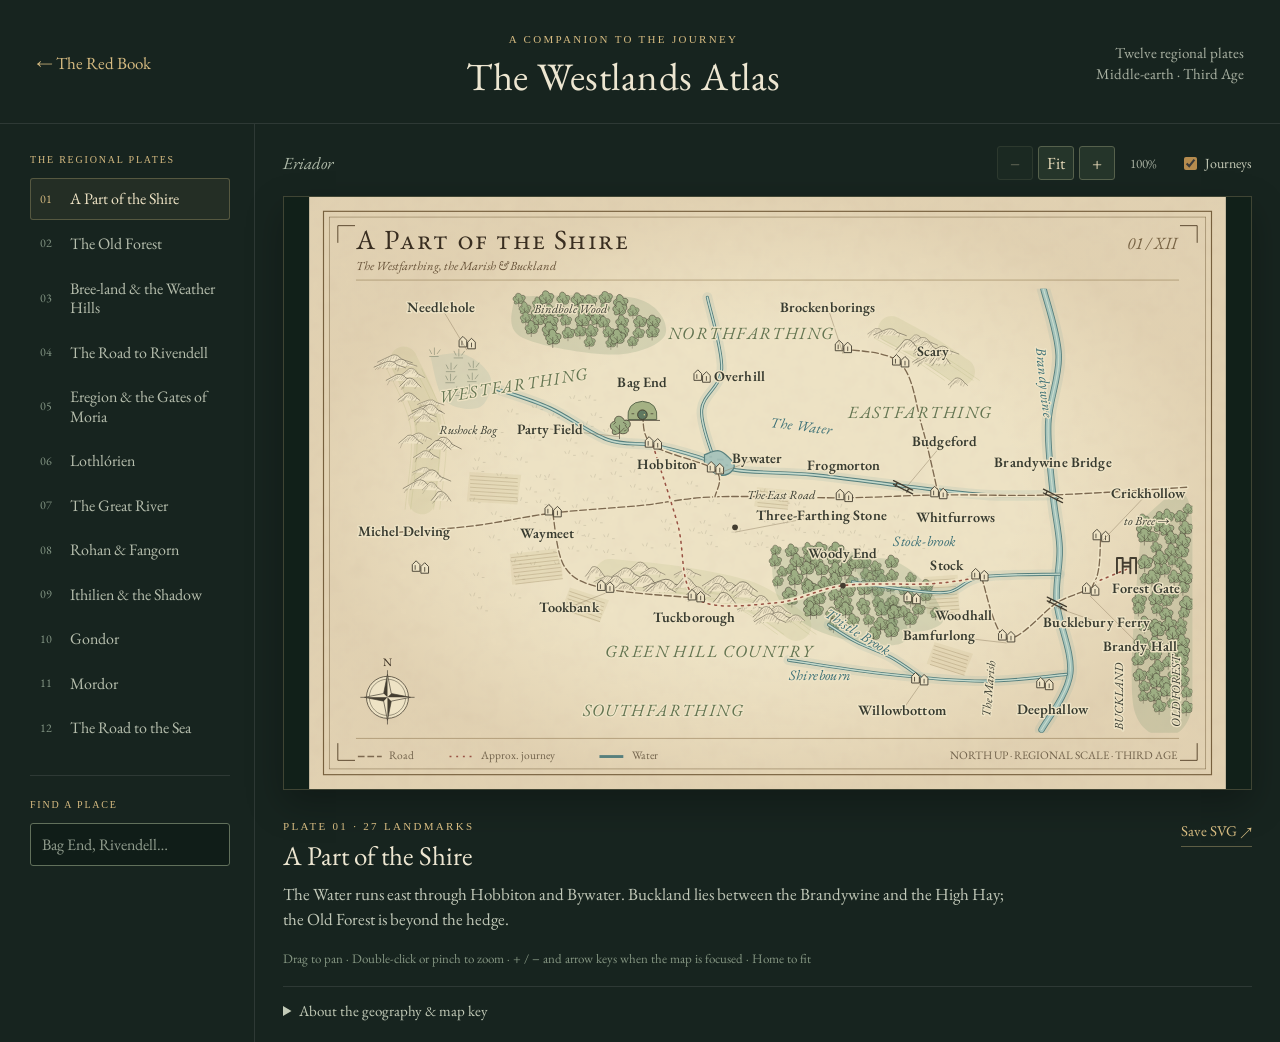
